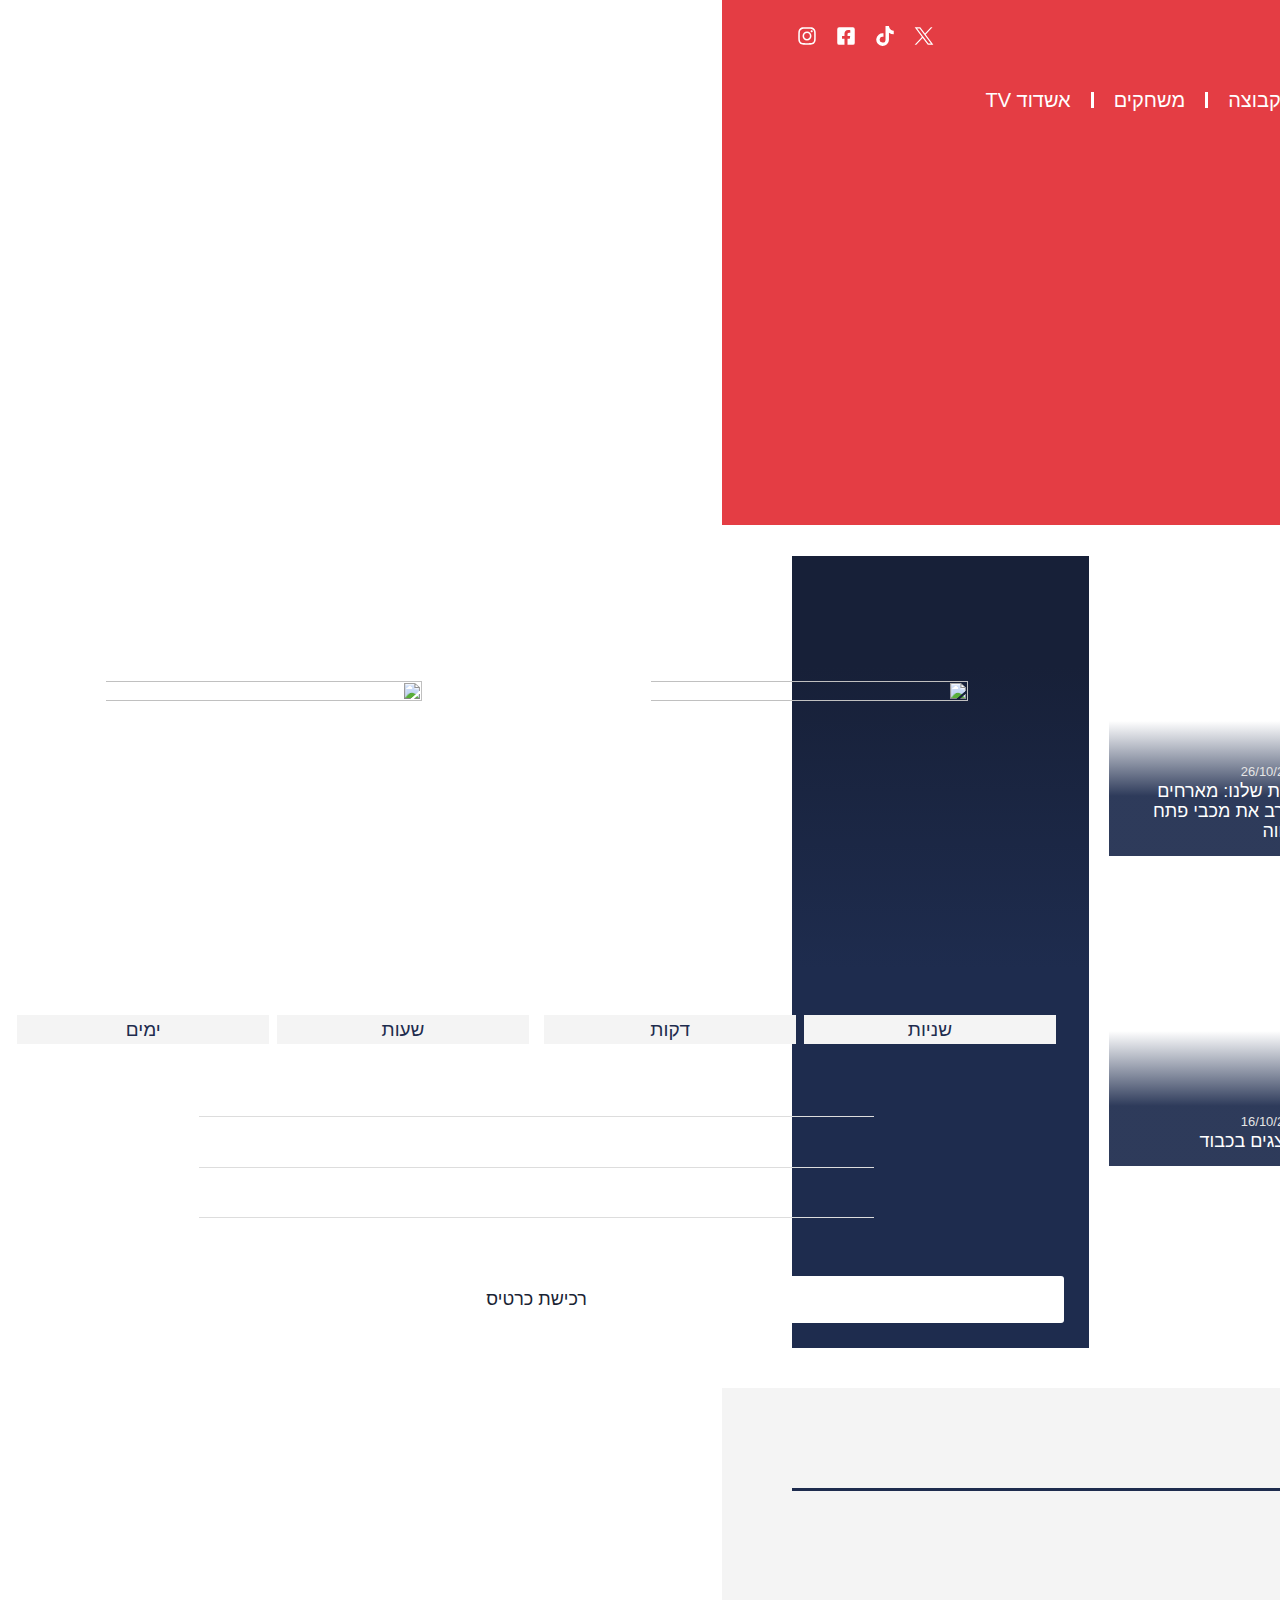
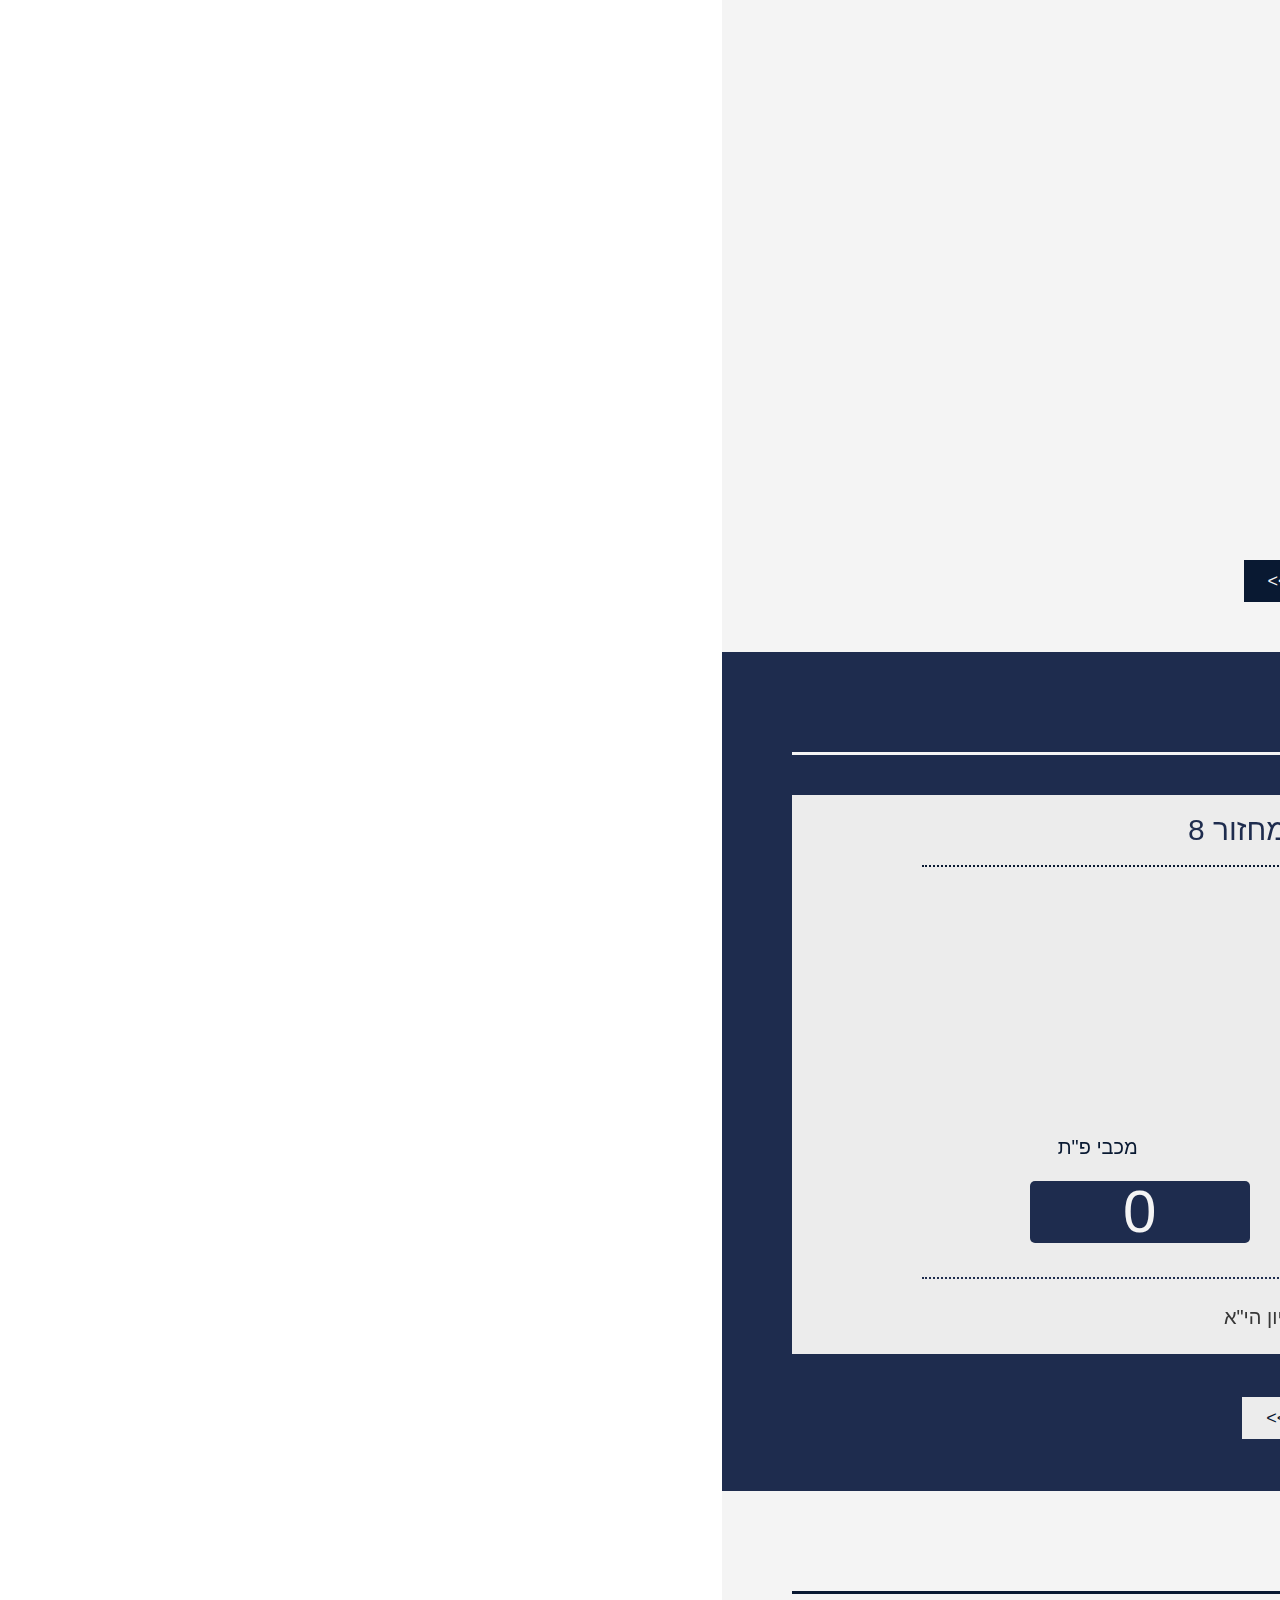
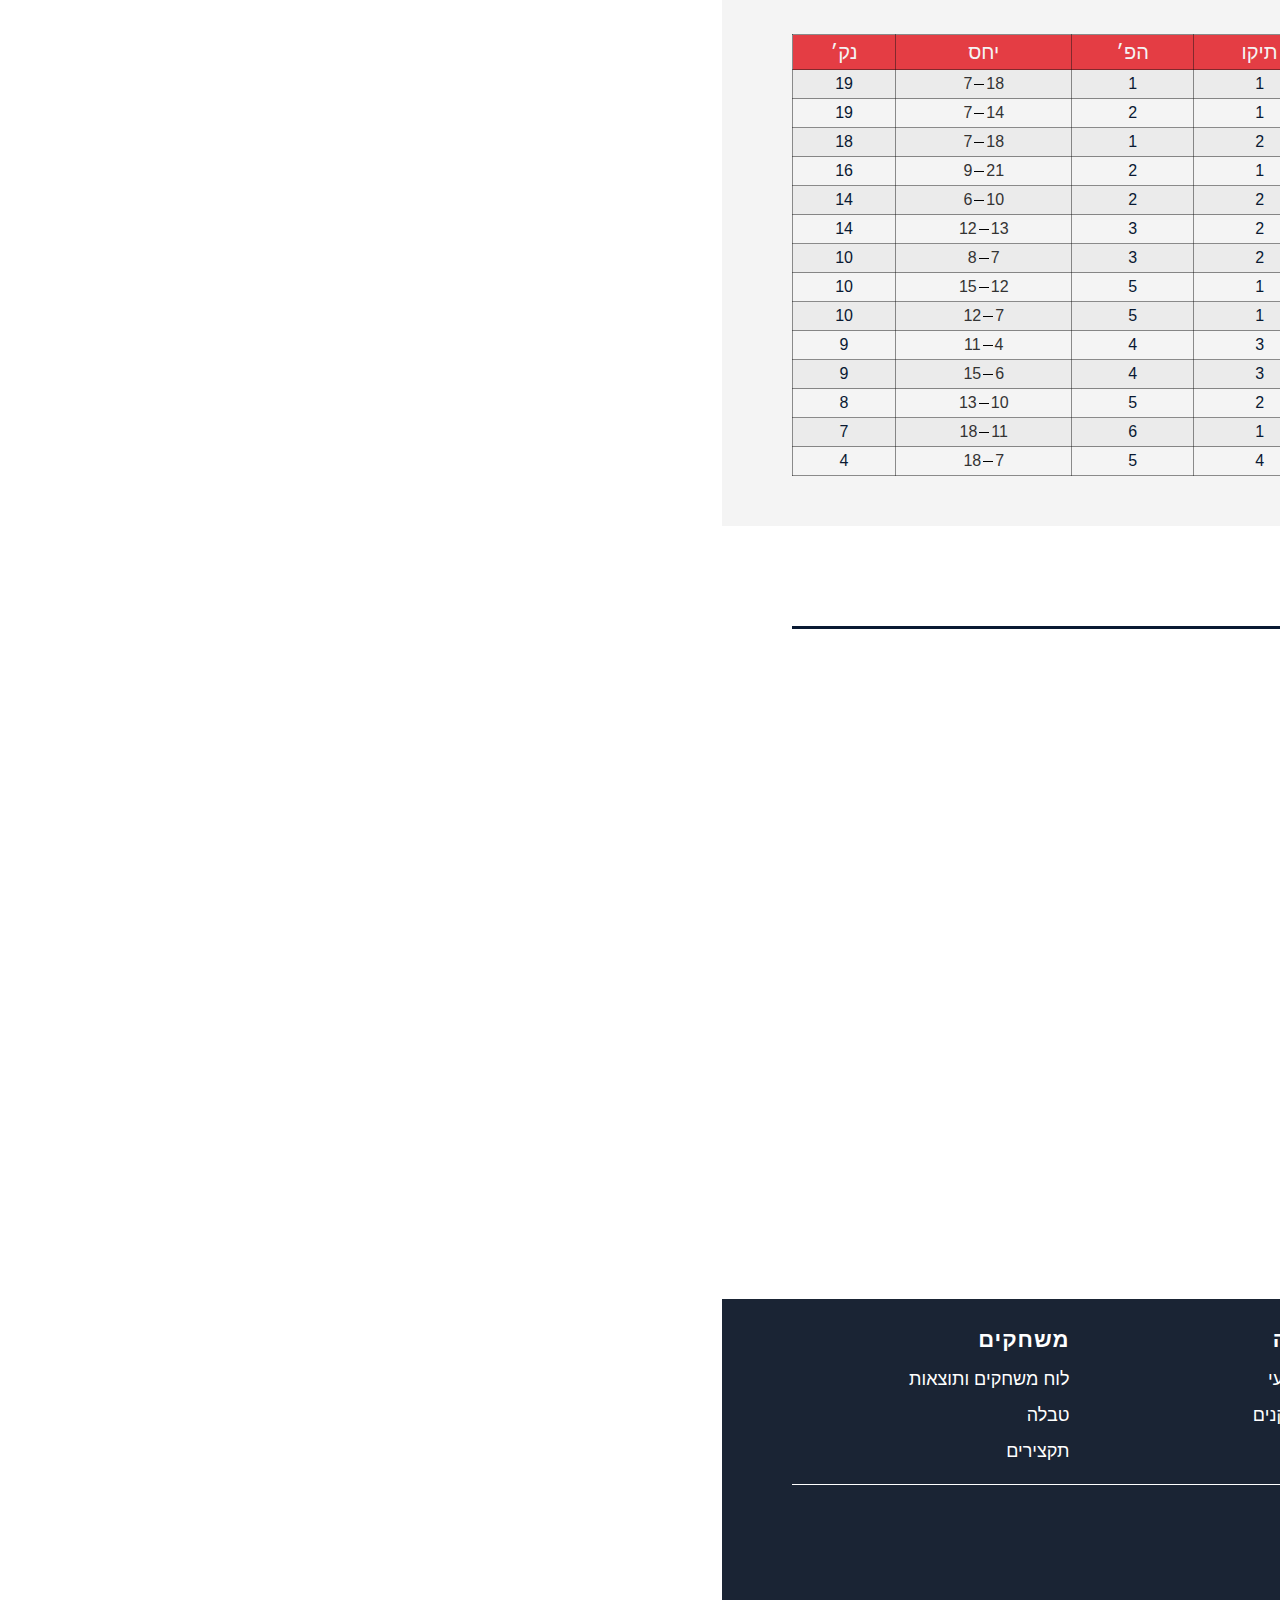
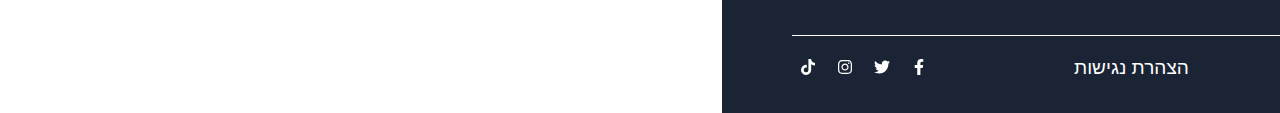
==== index.html @ 8bf9f8ed "Initial commit" ====
<!doctype html>
<html dir="rtl" lang="he-IL" prefix="og: https://ogp.me/ns#">
<head><meta charset="UTF-8"><script>if(navigator.userAgent.match(/MSIE|Internet Explorer/i)||navigator.userAgent.match(/Trident\/7\..*?rv:11/i)){var href=document.location.href;if(!href.match(/[?&]nowprocket/)){if(href.indexOf("?")==-1){if(href.indexOf("#")==-1){document.location.href=href+"?nowprocket=1"}else{document.location.href=href.replace("#","?nowprocket=1#")}}else{if(href.indexOf("#")==-1){document.location.href=href+"&nowprocket=1"}else{document.location.href=href.replace("#","&nowprocket=1#")}}}}</script><script>(()=>{class RocketLazyLoadScripts{constructor(){this.v="1.2.6",this.triggerEvents=["keydown","mousedown","mousemove","touchmove","touchstart","touchend","wheel"],this.userEventHandler=this.t.bind(this),this.touchStartHandler=this.i.bind(this),this.touchMoveHandler=this.o.bind(this),this.touchEndHandler=this.h.bind(this),this.clickHandler=this.u.bind(this),this.interceptedClicks=[],this.interceptedClickListeners=[],this.l(this),window.addEventListener("pageshow",(t=>{this.persisted=t.persisted,this.everythingLoaded&&this.m()})),this.CSPIssue=sessionStorage.getItem("rocketCSPIssue"),document.addEventListener("securitypolicyviolation",(t=>{this.CSPIssue||"script-src-elem"!==t.violatedDirective||"data"!==t.blockedURI||(this.CSPIssue=!0,sessionStorage.setItem("rocketCSPIssue",!0))})),document.addEventListener("DOMContentLoaded",(()=>{this.k()})),this.delayedScripts={normal:[],async:[],defer:[]},this.trash=[],this.allJQueries=[]}p(t){document.hidden?t.t():(this.triggerEvents.forEach((e=>window.addEventListener(e,t.userEventHandler,{passive:!0}))),window.addEventListener("touchstart",t.touchStartHandler,{passive:!0}),window.addEventListener("mousedown",t.touchStartHandler),document.addEventListener("visibilitychange",t.userEventHandler))}_(){this.triggerEvents.forEach((t=>window.removeEventListener(t,this.userEventHandler,{passive:!0}))),document.removeEventListener("visibilitychange",this.userEventHandler)}i(t){"HTML"!==t.target.tagName&&(window.addEventListener("touchend",this.touchEndHandler),window.addEventListener("mouseup",this.touchEndHandler),window.addEventListener("touchmove",this.touchMoveHandler,{passive:!0}),window.addEventListener("mousemove",this.touchMoveHandler),t.target.addEventListener("click",this.clickHandler),this.L(t.target,!0),this.S(t.target,"onclick","rocket-onclick"),this.C())}o(t){window.removeEventListener("touchend",this.touchEndHandler),window.removeEventListener("mouseup",this.touchEndHandler),window.removeEventListener("touchmove",this.touchMoveHandler,{passive:!0}),window.removeEventListener("mousemove",this.touchMoveHandler),t.target.removeEventListener("click",this.clickHandler),this.L(t.target,!1),this.S(t.target,"rocket-onclick","onclick"),this.M()}h(){window.removeEventListener("touchend",this.touchEndHandler),window.removeEventListener("mouseup",this.touchEndHandler),window.removeEventListener("touchmove",this.touchMoveHandler,{passive:!0}),window.removeEventListener("mousemove",this.touchMoveHandler)}u(t){t.target.removeEventListener("click",this.clickHandler),this.L(t.target,!1),this.S(t.target,"rocket-onclick","onclick"),this.interceptedClicks.push(t),t.preventDefault(),t.stopPropagation(),t.stopImmediatePropagation(),this.M()}O(){window.removeEventListener("touchstart",this.touchStartHandler,{passive:!0}),window.removeEventListener("mousedown",this.touchStartHandler),this.interceptedClicks.forEach((t=>{t.target.dispatchEvent(new MouseEvent("click",{view:t.view,bubbles:!0,cancelable:!0}))}))}l(t){EventTarget.prototype.addEventListenerWPRocketBase=EventTarget.prototype.addEventListener,EventTarget.prototype.addEventListener=function(e,i,o){"click"!==e||t.windowLoaded||i===t.clickHandler||t.interceptedClickListeners.push({target:this,func:i,options:o}),(this||window).addEventListenerWPRocketBase(e,i,o)}}L(t,e){this.interceptedClickListeners.forEach((i=>{i.target===t&&(e?t.removeEventListener("click",i.func,i.options):t.addEventListener("click",i.func,i.options))})),t.parentNode!==document.documentElement&&this.L(t.parentNode,e)}D(){return new Promise((t=>{this.P?this.M=t:t()}))}C(){this.P=!0}M(){this.P=!1}S(t,e,i){t.hasAttribute&&t.hasAttribute(e)&&(event.target.setAttribute(i,event.target.getAttribute(e)),event.target.removeAttribute(e))}t(){this._(this),"loading"===document.readyState?document.addEventListener("DOMContentLoaded",this.R.bind(this)):this.R()}k(){let t=[];document.querySelectorAll("script[type=rocketlazyloadscript][data-rocket-src]").forEach((e=>{let i=e.getAttribute("data-rocket-src");if(i&&!i.startsWith("data:")){0===i.indexOf("//")&&(i=location.protocol+i);try{const o=new URL(i).origin;o!==location.origin&&t.push({src:o,crossOrigin:e.crossOrigin||"module"===e.getAttribute("data-rocket-type")})}catch(t){}}})),t=[...new Map(t.map((t=>[JSON.stringify(t),t]))).values()],this.T(t,"preconnect")}async R(){this.lastBreath=Date.now(),this.j(this),this.F(this),this.I(),this.W(),this.q(),await this.A(this.delayedScripts.normal),await this.A(this.delayedScripts.defer),await this.A(this.delayedScripts.async);try{await this.U(),await this.H(this),await this.J()}catch(t){console.error(t)}window.dispatchEvent(new Event("rocket-allScriptsLoaded")),this.everythingLoaded=!0,this.D().then((()=>{this.O()})),this.N()}W(){document.querySelectorAll("script[type=rocketlazyloadscript]").forEach((t=>{t.hasAttribute("data-rocket-src")?t.hasAttribute("async")&&!1!==t.async?this.delayedScripts.async.push(t):t.hasAttribute("defer")&&!1!==t.defer||"module"===t.getAttribute("data-rocket-type")?this.delayedScripts.defer.push(t):this.delayedScripts.normal.push(t):this.delayedScripts.normal.push(t)}))}async B(t){if(await this.G(),!0!==t.noModule||!("noModule"in HTMLScriptElement.prototype))return new Promise((e=>{let i;function o(){(i||t).setAttribute("data-rocket-status","executed"),e()}try{if(navigator.userAgent.indexOf("Firefox/")>0||""===navigator.vendor||this.CSPIssue)i=document.createElement("script"),[...t.attributes].forEach((t=>{let e=t.nodeName;"type"!==e&&("data-rocket-type"===e&&(e="type"),"data-rocket-src"===e&&(e="src"),i.setAttribute(e,t.nodeValue))})),t.text&&(i.text=t.text),i.hasAttribute("src")?(i.addEventListener("load",o),i.addEventListener("error",(function(){i.setAttribute("data-rocket-status","failed-network"),e()})),setTimeout((()=>{i.isConnected||e()}),1)):(i.text=t.text,o()),t.parentNode.replaceChild(i,t);else{const i=t.getAttribute("data-rocket-type"),s=t.getAttribute("data-rocket-src");i?(t.type=i,t.removeAttribute("data-rocket-type")):t.removeAttribute("type"),t.addEventListener("load",o),t.addEventListener("error",(i=>{this.CSPIssue&&i.target.src.startsWith("data:")?(console.log("WPRocket: data-uri blocked by CSP -> fallback"),t.removeAttribute("src"),this.B(t).then(e)):(t.setAttribute("data-rocket-status","failed-network"),e())})),s?(t.removeAttribute("data-rocket-src"),t.src=s):t.src="data:text/javascript;base64,"+window.btoa(unescape(encodeURIComponent(t.text)))}}catch(i){t.setAttribute("data-rocket-status","failed-transform"),e()}}));t.setAttribute("data-rocket-status","skipped")}async A(t){const e=t.shift();return e&&e.isConnected?(await this.B(e),this.A(t)):Promise.resolve()}q(){this.T([...this.delayedScripts.normal,...this.delayedScripts.defer,...this.delayedScripts.async],"preload")}T(t,e){var i=document.createDocumentFragment();t.forEach((t=>{const o=t.getAttribute&&t.getAttribute("data-rocket-src")||t.src;if(o&&!o.startsWith("data:")){const s=document.createElement("link");s.href=o,s.rel=e,"preconnect"!==e&&(s.as="script"),t.getAttribute&&"module"===t.getAttribute("data-rocket-type")&&(s.crossOrigin=!0),t.crossOrigin&&(s.crossOrigin=t.crossOrigin),t.integrity&&(s.integrity=t.integrity),i.appendChild(s),this.trash.push(s)}})),document.head.appendChild(i)}j(t){let e={};function i(i,o){return e[o].eventsToRewrite.indexOf(i)>=0&&!t.everythingLoaded?"rocket-"+i:i}function o(t,o){!function(t){e[t]||(e[t]={originalFunctions:{add:t.addEventListener,remove:t.removeEventListener},eventsToRewrite:[]},t.addEventListener=function(){arguments[0]=i(arguments[0],t),e[t].originalFunctions.add.apply(t,arguments)},t.removeEventListener=function(){arguments[0]=i(arguments[0],t),e[t].originalFunctions.remove.apply(t,arguments)})}(t),e[t].eventsToRewrite.push(o)}function s(e,i){let o=e[i];e[i]=null,Object.defineProperty(e,i,{get:()=>o||function(){},set(s){t.everythingLoaded?o=s:e["rocket"+i]=o=s}})}o(document,"DOMContentLoaded"),o(window,"DOMContentLoaded"),o(window,"load"),o(window,"pageshow"),o(document,"readystatechange"),s(document,"onreadystatechange"),s(window,"onload"),s(window,"onpageshow");try{Object.defineProperty(document,"readyState",{get:()=>t.rocketReadyState,set(e){t.rocketReadyState=e},configurable:!0}),document.readyState="loading"}catch(t){console.log("WPRocket DJE readyState conflict, bypassing")}}F(t){let e;function i(e){return t.everythingLoaded?e:e.split(" ").map((t=>"load"===t||0===t.indexOf("load.")?"rocket-jquery-load":t)).join(" ")}function o(o){function s(t){const e=o.fn[t];o.fn[t]=o.fn.init.prototype[t]=function(){return this[0]===window&&("string"==typeof arguments[0]||arguments[0]instanceof String?arguments[0]=i(arguments[0]):"object"==typeof arguments[0]&&Object.keys(arguments[0]).forEach((t=>{const e=arguments[0][t];delete arguments[0][t],arguments[0][i(t)]=e}))),e.apply(this,arguments),this}}o&&o.fn&&!t.allJQueries.includes(o)&&(o.fn.ready=o.fn.init.prototype.ready=function(e){return t.domReadyFired?e.bind(document)(o):document.addEventListener("rocket-DOMContentLoaded",(()=>e.bind(document)(o))),o([])},s("on"),s("one"),t.allJQueries.push(o)),e=o}o(window.jQuery),Object.defineProperty(window,"jQuery",{get:()=>e,set(t){o(t)}})}async H(t){const e=document.querySelector("script[data-webpack]");e&&(await async function(){return new Promise((t=>{e.addEventListener("load",t),e.addEventListener("error",t)}))}(),await t.K(),await t.H(t))}async U(){this.domReadyFired=!0;try{document.readyState="interactive"}catch(t){}await this.G(),document.dispatchEvent(new Event("rocket-readystatechange")),await this.G(),document.rocketonreadystatechange&&document.rocketonreadystatechange(),await this.G(),document.dispatchEvent(new Event("rocket-DOMContentLoaded")),await this.G(),window.dispatchEvent(new Event("rocket-DOMContentLoaded"))}async J(){try{document.readyState="complete"}catch(t){}await this.G(),document.dispatchEvent(new Event("rocket-readystatechange")),await this.G(),document.rocketonreadystatechange&&document.rocketonreadystatechange(),await this.G(),window.dispatchEvent(new Event("rocket-load")),await this.G(),window.rocketonload&&window.rocketonload(),await this.G(),this.allJQueries.forEach((t=>t(window).trigger("rocket-jquery-load"))),await this.G();const t=new Event("rocket-pageshow");t.persisted=this.persisted,window.dispatchEvent(t),await this.G(),window.rocketonpageshow&&window.rocketonpageshow({persisted:this.persisted}),this.windowLoaded=!0}m(){document.onreadystatechange&&document.onreadystatechange(),window.onload&&window.onload(),window.onpageshow&&window.onpageshow({persisted:this.persisted})}I(){const t=new Map;document.write=document.writeln=function(e){const i=document.currentScript;i||console.error("WPRocket unable to document.write this: "+e);const o=document.createRange(),s=i.parentElement;let n=t.get(i);void 0===n&&(n=i.nextSibling,t.set(i,n));const c=document.createDocumentFragment();o.setStart(c,0),c.appendChild(o.createContextualFragment(e)),s.insertBefore(c,n)}}async G(){Date.now()-this.lastBreath>45&&(await this.K(),this.lastBreath=Date.now())}async K(){return document.hidden?new Promise((t=>setTimeout(t))):new Promise((t=>requestAnimationFrame(t)))}N(){this.trash.forEach((t=>t.remove()))}static run(){const t=new RocketLazyLoadScripts;t.p(t)}}RocketLazyLoadScripts.run()})();</script>
	
	<meta name="viewport" content="width=device-width, initial-scale=1">
	<link rel="profile" href="https://gmpg.org/xfn/11">
	
<!-- Search Engine Optimization by Rank Math PRO - https://rankmath.com/ -->
<title>מועדון ספורט אשדוד | האתר הרשמי</title><link rel="preload" data-rocket-preload as="font" href="https://www.fcashdod.co.il/wp-content/uploads/2021/06/almoni-regular-aaa.woff2" crossorigin><link rel="preload" data-rocket-preload as="font" href="https://www.fcashdod.co.il/wp-content/uploads/2021/06/almoni-bold-aaa.woff2" crossorigin><link rel="preload" data-rocket-preload as="font" href="https://www.fcashdod.co.il/wp-content/uploads/2021/06/almoni-medium-aaa.woff2" crossorigin><link rel="preload" data-rocket-preload as="font" href="https://www.fcashdod.co.il/wp-content/uploads/2021/06/almoni-demibold-aaa.woff2" crossorigin><link rel="preload" data-rocket-preload as="font" href="https://www.fcashdod.co.il/wp-content/uploads/2021/06/almoni-ultrabold-aaa.woff2" crossorigin><link rel="preload" data-rocket-preload as="font" href="https://www.fcashdod.co.il/wp-content/uploads/2021/06/almoni-black-aaa.woff2" crossorigin><link rel="preload" data-rocket-preload as="font" href="https://www.fcashdod.co.il/wp-content/uploads/2021/06/almoni-tzar-regular-aaa.woff2" crossorigin><link rel="preload" data-rocket-preload as="font" href="https://www.fcashdod.co.il/wp-content/uploads/2021/06/almoni-tzar-light-aaa.woff2" crossorigin><link rel="preload" data-rocket-preload as="font" href="https://www.fcashdod.co.il/wp-content/uploads/2021/06/almoni-tzar-medium-aaa.woff2" crossorigin><link rel="preload" data-rocket-preload as="font" href="https://www.fcashdod.co.il/wp-content/uploads/2021/06/almoni-tzar-demibold-aaa.woff2" crossorigin><style id="wpr-usedcss">img.emoji{display:inline!important;border:none!important;box-shadow:none!important;height:1em!important;width:1em!important;margin:0 .07em!important;vertical-align:-.1em!important;background:0 0!important;padding:0!important}.jet-listing .slick-slider,.jet-listing-dynamic-field__content .slick-slider{position:relative;display:block!important;box-sizing:border-box;-webkit-user-select:none;-moz-user-select:none;-ms-user-select:none;user-select:none;-webkit-touch-callout:none;-khtml-user-select:none;touch-action:pan-y;-webkit-tap-highlight-color:transparent}.jet-listing .slick-list,.jet-listing-dynamic-field__content .slick-list{position:relative;display:block;overflow:hidden;margin:0;padding:0}.jet-listing .slick-list:focus,.jet-listing-dynamic-field__content .slick-list:focus{outline:0}.jet-listing .slick-list.dragging,.jet-listing-dynamic-field__content .slick-list.dragging{cursor:pointer;cursor:hand}.jet-listing .slick-slider .slick-list,.jet-listing .slick-slider .slick-track,.jet-listing-dynamic-field__content .slick-slider .slick-list,.jet-listing-dynamic-field__content .slick-slider .slick-track{transform:translate3d(0,0,0)}.jet-listing .slick-track,.jet-listing-dynamic-field__content .slick-track{position:relative;top:0;left:0;display:block;margin-left:auto;margin-right:auto}.jet-listing .slick-track:after,.jet-listing .slick-track:before,.jet-listing-dynamic-field__content .slick-track:after,.jet-listing-dynamic-field__content .slick-track:before{display:table;content:""}.jet-listing .slick-track:after,.jet-listing-dynamic-field__content .slick-track:after{clear:both}.jet-listing .slick-loading .slick-track,.jet-listing-dynamic-field__content .slick-loading .slick-track{visibility:hidden}.jet-listing .slick-slide,.jet-listing-dynamic-field__content .slick-slide{display:none;float:left;height:100%;min-height:1px}.jet-listing [dir=rtl] .slick-slide,.jet-listing-dynamic-field__content [dir=rtl] .slick-slide{float:right}.jet-listing .slick-slide img,.jet-listing-dynamic-field__content .slick-slide img{display:block}.jet-listing .slick-slide.slick-loading img,.jet-listing-dynamic-field__content .slick-slide.slick-loading img{display:none}.jet-listing .slick-slide.dragging img,.jet-listing-dynamic-field__content .slick-slide.dragging img{pointer-events:none}.jet-listing .slick-initialized .slick-slide,.jet-listing-dynamic-field__content .slick-initialized .slick-slide{display:block}.jet-listing .slick-loading .slick-slide,.jet-listing-dynamic-field__content .slick-loading .slick-slide{visibility:hidden}.jet-listing .slick-vertical .slick-slide,.jet-listing-dynamic-field__content .slick-vertical .slick-slide{display:block;height:auto;border:1px solid transparent}.jet-listing .slick-arrow.slick-hidden,.jet-listing-dynamic-field__content .slick-arrow.slick-hidden{display:none}.jet-engine-gallery-grid__item{padding:10px;max-width:calc(100% / var(--columns));flex:0 0 calc(100% / var(--columns));box-sizing:border-box}.jet-engine-gallery-grid__item img{-o-object-fit:cover;object-fit:cover;width:100%;height:100%;display:block}.jet-engine-gallery-slider{max-width:100%;position:relative}.jet-engine-gallery-slider:not(.slick-initialized) .jet-engine-gallery-slider__item{display:none}.jet-engine-gallery-slider:not(.slick-initialized) .jet-engine-gallery-slider__item:first-child{display:block}.brxe-jet-engine-listing-dynamic-field .jet-engine-gallery-slider .slick-list{margin-right:calc(var(--column-gap)/ -2);margin-left:calc(var(--column-gap)/ -2)}.brxe-jet-engine-listing-dynamic-field .jet-engine-gallery-slider .slick-slide{padding-right:calc(var(--column-gap)/ 2);padding-left:calc(var(--column-gap)/ 2)}.jet-listing-dynamic-link{display:flex;flex-direction:column}.jet-listing-dynamic-link .button.jet-woo-add-to-cart{display:inline-flex}.jet-listing-dynamic-link .button.jet-woo-add-to-cart.added::after{order:3}.jet-remove-from-store.is-hidden{display:none!important}.jet-listing-grid__items{display:flex;flex-wrap:wrap;margin:0 -10px;width:calc(100% + 20px)}.jet-listing-grid__items.inline-desk-css:not(.jet-listing-grid__scroll-slider-wrap-desktop).slick-slider .slick-slide{width:var(--jet-column-min-width)}.jet-listing-grid__masonry{align-items:flex-start}.jet-listing-grid__item{padding:10px;box-sizing:border-box}.jet-listing-grid__items>.jet-listing-grid__item{max-width:calc(100% / var(--columns));flex:0 0 calc(100% / var(--columns))}.jet-listing-grid__slider{position:relative}.jet-listing-grid__slider[dir=rtl] .slick-slide{float:right}.jet-listing-grid__slider-icon.slick-arrow{position:absolute;top:50%;width:50px;height:50px;line-height:50px;font-size:30px;color:#fff;background-color:#111;left:0;margin-top:-25px;cursor:pointer;text-align:center;z-index:90;display:flex;align-items:center;justify-content:center}.jet-listing-grid__slider-icon.slick-arrow.next-arrow{left:auto;right:0;transform:scaleX(-1)}.jet-listing-grid__slider-icon.slick-arrow svg{height:30px;width:auto}.jet-listing-grid__slider-icon.slick-arrow svg path{fill:currentColor}.jet-listing-grid__slider>.jet-listing-grid__items:not(.slick-initialized)>.jet-listing-grid__item{display:none}.jet-listing-grid__slider>.jet-listing-grid__items:not(.slick-initialized)>.jet-listing-grid__item:first-of-type{display:block}body.wp-admin.block-editor-page .jet-listing-grid__slider>.jet-listing-grid__items:not(.slick-initialized)>.jet-listing-grid__item{display:block}.jet-listing-grid__slider .jet-slick-dots{display:flex;align-items:center;justify-content:center;width:100%;margin:10px 0;padding:0}.jet-listing-grid__slider .jet-slick-dots li{width:12px;height:12px;border-radius:100%;text-indent:-50px;overflow:hidden;cursor:pointer;background:#eee;margin:3px}.jet-listing-grid__slider .jet-slick-dots li.slick-active,.jet-listing-grid__slider .jet-slick-dots li:hover{background:#111}.jet-listing-grid__slider[dir=rtl] .jet-slick-dots li{text-indent:50px}.jet-listing-grid__loader{--spinner-color:rgba(100, 100, 100, .8);--spinner-size:36px;display:flex;justify-content:center;align-items:center;gap:15px;visibility:hidden}.jet-listing-grid-loading .jet-listing-grid__loader{visibility:visible}.jet-listing-grid__items.jet-equal-columns__wrapper .slick-track{display:flex;align-items:stretch}.jet-listing-grid__items.jet-equal-columns__wrapper .slick-slide{float:none;height:auto;display:flex;flex-direction:column}.jet-listing-grid__items.jet-equal-columns__wrapper .slick-slide img{-o-object-fit:cover;object-fit:cover;flex-grow:1}.jet-listing-grid__items.jet-equal-columns__wrapper .slick-slide .jet-equal-columns,.jet-listing-grid__items.jet-equal-columns__wrapper .slick-slide>*{height:100%}.jet-listing-not-found{text-align:center;display:block;margin:0;width:100%}.brxe-jet-engine-listing-grid .jet-listing-grid__items{width:auto;margin:0;--column-gap:20px;--row-gap:20px;gap:var(--row-gap) var(--column-gap);--item-width:calc( ( 100% - ( var(--columns) - 1 ) * var(--column-gap) ) / var(--columns) )}.brxe-jet-engine-listing-grid .jet-listing-grid__items.slick-slider .slick-list{margin-right:calc(var(--column-gap)/ -2);margin-left:calc(var(--column-gap)/ -2)}.brxe-jet-engine-listing-grid .jet-listing-grid__items>.jet-listing-grid__item{max-width:var(--item-width);flex:0 0 var(--item-width)}.brxe-jet-engine-listing-grid .jet-listing-grid__item{padding:0}.brxe-jet-engine-listing-grid .jet-listing-grid__item.slick-slide{padding:calc(var(--row-gap)/ 2) calc(var(--column-gap)/ 2)}.brxe-jet-engine-listing-grid .jet-slick-dots{gap:8px}.brxe-jet-engine-listing-grid .jet-slick-dots li{margin:0}div.brxe-jet-engine-listing-grid{width:100%}div.brxe-jet-engine-listing-grid>div.jet-listing-grid{width:100%}.jet-calendar-loading{opacity:.5!important;pointer-event:none!important}.jet-calendar-nav__link{cursor:pointer;width:40px;height:40px;display:flex;align-items:center;justify-content:center}.jet-calendar-nav__link svg{height:1em;fill:currentColor}.rtl .jet-calendar-nav__link.nav-link-prev svg{transform:scaleX(-1)}body:not(.rtl) .jet-calendar-nav__link.nav-link-next svg{transform:scaleX(-1)}.jet-calendar-week__day{width:14.2857%;vertical-align:top}.jet-calendar-week__day-mobile-overlay{cursor:pointer;position:absolute;z-index:20;left:0;right:0;top:0;bottom:0}.jet-calendar-week__day-content{padding:10px;min-height:100px}@media (max-width:1025px){.jet-calendar-week__day-content{display:none}}.brxe-jet-listing-calendar .jet-calendar-week__day{padding:0}.brxe-jet-listing-calendar .jet-calendar-nav__link svg{width:1em;height:1em}.jet-data-store-link{display:inline-flex;justify-content:center;align-items:center;gap:4px}.jet-data-store-link__icon{order:1}.jet-data-store-link__label{order:2}.jet-data-store-link.is-hidden{display:none!important}:root{--wp--preset--aspect-ratio--square:1;--wp--preset--aspect-ratio--4-3:4/3;--wp--preset--aspect-ratio--3-4:3/4;--wp--preset--aspect-ratio--3-2:3/2;--wp--preset--aspect-ratio--2-3:2/3;--wp--preset--aspect-ratio--16-9:16/9;--wp--preset--aspect-ratio--9-16:9/16;--wp--preset--color--black:#000000;--wp--preset--color--cyan-bluish-gray:#abb8c3;--wp--preset--color--white:#ffffff;--wp--preset--color--pale-pink:#f78da7;--wp--preset--color--vivid-red:#cf2e2e;--wp--preset--color--luminous-vivid-orange:#ff6900;--wp--preset--color--luminous-vivid-amber:#fcb900;--wp--preset--color--light-green-cyan:#7bdcb5;--wp--preset--color--vivid-green-cyan:#00d084;--wp--preset--color--pale-cyan-blue:#8ed1fc;--wp--preset--color--vivid-cyan-blue:#0693e3;--wp--preset--color--vivid-purple:#9b51e0;--wp--preset--gradient--vivid-cyan-blue-to-vivid-purple:linear-gradient(135deg,rgba(6, 147, 227, 1) 0%,rgb(155, 81, 224) 100%);--wp--preset--gradient--light-green-cyan-to-vivid-green-cyan:linear-gradient(135deg,rgb(122, 220, 180) 0%,rgb(0, 208, 130) 100%);--wp--preset--gradient--luminous-vivid-amber-to-luminous-vivid-orange:linear-gradient(135deg,rgba(252, 185, 0, 1) 0%,rgba(255, 105, 0, 1) 100%);--wp--preset--gradient--luminous-vivid-orange-to-vivid-red:linear-gradient(135deg,rgba(255, 105, 0, 1) 0%,rgb(207, 46, 46) 100%);--wp--preset--gradient--very-light-gray-to-cyan-bluish-gray:linear-gradient(135deg,rgb(238, 238, 238) 0%,rgb(169, 184, 195) 100%);--wp--preset--gradient--cool-to-warm-spectrum:linear-gradient(135deg,rgb(74, 234, 220) 0%,rgb(151, 120, 209) 20%,rgb(207, 42, 186) 40%,rgb(238, 44, 130) 60%,rgb(251, 105, 98) 80%,rgb(254, 248, 76) 100%);--wp--preset--gradient--blush-light-purple:linear-gradient(135deg,rgb(255, 206, 236) 0%,rgb(152, 150, 240) 100%);--wp--preset--gradient--blush-bordeaux:linear-gradient(135deg,rgb(254, 205, 165) 0%,rgb(254, 45, 45) 50%,rgb(107, 0, 62) 100%);--wp--preset--gradient--luminous-dusk:linear-gradient(135deg,rgb(255, 203, 112) 0%,rgb(199, 81, 192) 50%,rgb(65, 88, 208) 100%);--wp--preset--gradient--pale-ocean:linear-gradient(135deg,rgb(255, 245, 203) 0%,rgb(182, 227, 212) 50%,rgb(51, 167, 181) 100%);--wp--preset--gradient--electric-grass:linear-gradient(135deg,rgb(202, 248, 128) 0%,rgb(113, 206, 126) 100%);--wp--preset--gradient--midnight:linear-gradient(135deg,rgb(2, 3, 129) 0%,rgb(40, 116, 252) 100%);--wp--preset--font-size--small:13px;--wp--preset--font-size--medium:20px;--wp--preset--font-size--large:36px;--wp--preset--font-size--x-large:42px;--wp--preset--spacing--20:0.44rem;--wp--preset--spacing--30:0.67rem;--wp--preset--spacing--40:1rem;--wp--preset--spacing--50:1.5rem;--wp--preset--spacing--60:2.25rem;--wp--preset--spacing--70:3.38rem;--wp--preset--spacing--80:5.06rem;--wp--preset--shadow--natural:6px 6px 9px rgba(0, 0, 0, .2);--wp--preset--shadow--deep:12px 12px 50px rgba(0, 0, 0, .4);--wp--preset--shadow--sharp:6px 6px 0px rgba(0, 0, 0, .2);--wp--preset--shadow--outlined:6px 6px 0px -3px rgba(255, 255, 255, 1),6px 6px rgba(0, 0, 0, 1);--wp--preset--shadow--crisp:6px 6px 0px rgba(0, 0, 0, 1)}:where(.is-layout-flex){gap:.5em}:where(.is-layout-grid){gap:.5em}:where(.wp-block-post-template.is-layout-flex){gap:1.25em}:where(.wp-block-post-template.is-layout-grid){gap:1.25em}:where(.wp-block-columns.is-layout-flex){gap:2em}:where(.wp-block-columns.is-layout-grid){gap:2em}:root :where(.wp-block-pullquote){font-size:1.5em;line-height:1.6}html{line-height:1.15;-webkit-text-size-adjust:100%}*,:after,:before{box-sizing:border-box}body{margin:0;font-family:-apple-system,BlinkMacSystemFont,'Segoe UI',Roboto,'Helvetica Neue',Arial,'Noto Sans',sans-serif,'Apple Color Emoji','Segoe UI Emoji','Segoe UI Symbol','Noto Color Emoji';font-size:1rem;font-weight:400;line-height:1.5;color:#333;background-color:#fff;-webkit-font-smoothing:antialiased;-moz-osx-font-smoothing:grayscale}h2,h3,h4{margin-block-start:.5rem;margin-block-end:1rem;font-family:inherit;font-weight:500;line-height:1.2;color:inherit}h2{font-size:2rem}h3{font-size:1.75rem}h4{font-size:1.5rem}a{background-color:transparent;text-decoration:none;color:#c36}a:active,a:hover{color:#336}a:not([href]):not([tabindex]),a:not([href]):not([tabindex]):focus,a:not([href]):not([tabindex]):hover{color:inherit;text-decoration:none}a:not([href]):not([tabindex]):focus{outline:0}code{font-family:monospace,monospace;font-size:1em}sub{font-size:75%;line-height:0;position:relative;vertical-align:baseline}sub{bottom:-.25em}img{border-style:none;height:auto;max-width:100%}summary{display:list-item}[hidden],template{display:none}@media print{*,:after,:before{background:0 0!important;color:#000!important;box-shadow:none!important;text-shadow:none!important}a,a:visited{text-decoration:underline}a[href]:after{content:" (" attr(href) ")"}a[href^="#"]:after,a[href^="javascript:"]:after{content:""}thead{display:table-header-group}img,tr{-moz-column-break-inside:avoid;break-inside:avoid}h2,h3{orphans:3;widows:3}h2,h3{-moz-column-break-after:avoid;break-after:avoid}}label{display:inline-block;line-height:1;vertical-align:middle}button,input,optgroup,select,textarea{font-family:inherit;font-size:1rem;line-height:1.5;margin:0}input[type=email],input[type=number],input[type=password],input[type=search],input[type=text],input[type=url],select,textarea{width:100%;border:1px solid #666;border-radius:3px;padding:.5rem 1rem;transition:all .3s}input[type=email]:focus,input[type=number]:focus,input[type=password]:focus,input[type=search]:focus,input[type=text]:focus,input[type=url]:focus,select:focus,textarea:focus{border-color:#333}button,input{overflow:visible}button,select{text-transform:none}[type=button],[type=reset],[type=submit],button{width:auto;-webkit-appearance:button}[type=button],[type=submit],button{display:inline-block;font-weight:400;color:#c36;text-align:center;white-space:nowrap;-webkit-user-select:none;-moz-user-select:none;user-select:none;background-color:transparent;border:1px solid #c36;padding:.5rem 1rem;font-size:1rem;border-radius:3px;transition:all .3s}[type=button]:focus:not(:focus-visible),[type=submit]:focus:not(:focus-visible),button:focus:not(:focus-visible){outline:0}[type=button]:focus,[type=button]:hover,[type=submit]:focus,[type=submit]:hover,button:focus,button:hover{color:#fff;background-color:#c36;text-decoration:none}[type=button]:not(:disabled),[type=submit]:not(:disabled),button:not(:disabled){cursor:pointer}fieldset{padding:.35em .75em .625em}legend{box-sizing:border-box;color:inherit;display:table;max-width:100%;padding:0;white-space:normal}progress{vertical-align:baseline}textarea{overflow:auto;resize:vertical}[type=checkbox],[type=radio]{box-sizing:border-box;padding:0}[type=number]::-webkit-inner-spin-button,[type=number]::-webkit-outer-spin-button{height:auto}[type=search]{-webkit-appearance:textfield;outline-offset:-2px}[type=search]::-webkit-search-decoration{-webkit-appearance:none}::-webkit-file-upload-button{-webkit-appearance:button;font:inherit}select{display:block}table{background-color:transparent;width:100%;margin-block-end:15px;font-size:.9em;border-spacing:0;border-collapse:collapse}table td,table th{padding:15px;line-height:1.5;vertical-align:top;border:1px solid hsla(0,0%,50.2%,.5019607843)}table th{font-weight:700}table thead th{font-size:1em}table caption+thead tr:first-child td,table caption+thead tr:first-child th,table colgroup+thead tr:first-child td,table colgroup+thead tr:first-child th,table thead:first-child tr:first-child td,table thead:first-child tr:first-child th{border-block-start:1px solid hsla(0,0%,50.2%,.5019607843)}table tbody>tr:nth-child(odd)>td,table tbody>tr:nth-child(odd)>th{background-color:hsla(0,0%,50.2%,.0705882353)}table tbody tr:hover>td,table tbody tr:hover>th{background-color:hsla(0,0%,50.2%,.1019607843)}table tbody+tbody{border-block-start:2px solid hsla(0,0%,50.2%,.5019607843)}dl,dt,li,ul{margin-block-start:0;margin-block-end:0;border:0;outline:0;font-size:100%;vertical-align:baseline;background:0 0}.page-content a{text-decoration:underline}.sticky{position:relative;display:block}.hide{display:none!important}.screen-reader-text{clip:rect(1px,1px,1px,1px);height:1px;overflow:hidden;position:absolute!important;width:1px;word-wrap:normal!important}.screen-reader-text:focus{background-color:#eee;clip:auto!important;clip-path:none;color:#333;display:block;font-size:1rem;height:auto;left:5px;line-height:normal;padding:12px 24px;text-decoration:none;top:5px;width:auto;z-index:100000}.post .wp-post-image{width:100%;max-height:500px;-o-object-fit:cover;object-fit:cover}@media (max-width:991px){.post .wp-post-image{max-height:400px}}body:not([class*=elementor-page-]) .site-main{margin-inline-start:auto;margin-inline-end:auto;width:100%}@media (max-width:575px){.post .wp-post-image{max-height:300px}body:not([class*=elementor-page-]) .site-main{padding-inline-start:10px;padding-inline-end:10px}}@media (min-width:576px){body:not([class*=elementor-page-]) .site-main{max-width:500px}}@media (min-width:768px){body:not([class*=elementor-page-]) .site-main{max-width:600px}}@media (min-width:992px){body:not([class*=elementor-page-]) .site-main{max-width:800px}}.elementor-hidden{display:none}.elementor-screen-only,.screen-reader-text,.screen-reader-text span{position:absolute;top:-10000em;width:1px;height:1px;margin:-1px;padding:0;overflow:hidden;clip:rect(0,0,0,0);border:0}.elementor-clearfix:after{content:"";display:block;clear:both;width:0;height:0}.elementor *,.elementor :after,.elementor :before{box-sizing:border-box}.elementor a{box-shadow:none;text-decoration:none}.elementor img{height:auto;max-width:100%;border:none;border-radius:0;box-shadow:none}.elementor iframe,.elementor object,.elementor video{max-width:100%;width:100%;margin:0;line-height:1;border:none}.elementor .elementor-background-video-container{height:100%;width:100%;top:0;left:0;position:absolute;overflow:hidden;z-index:0;direction:ltr}.elementor .elementor-background-video-container{transition:opacity 1s;pointer-events:none}.elementor .elementor-background-video-container.elementor-loading{opacity:0}.elementor .elementor-background-video-embed{max-width:none}.elementor .elementor-background-video-embed,.elementor .elementor-background-video-hosted{position:absolute;top:50%;left:50%;transform:translate(-50%,-50%)}.elementor .elementor-background-slideshow{position:absolute;width:100%;height:100%;z-index:0;top:0;right:0}.elementor .elementor-background-slideshow__slide__image{width:100%;height:100%;background-position:50%;background-size:cover}.elementor-widget-wrap .elementor-element.elementor-widget__width-auto,.elementor-widget-wrap .elementor-element.elementor-widget__width-initial{max-width:100%}.elementor-element{--flex-direction:initial;--flex-wrap:initial;--justify-content:initial;--align-items:initial;--align-content:initial;--gap:initial;--flex-basis:initial;--flex-grow:initial;--flex-shrink:initial;--order:initial;--align-self:initial;flex-basis:var(--flex-basis);flex-grow:var(--flex-grow);flex-shrink:var(--flex-shrink);order:var(--order);align-self:var(--align-self)}.elementor-element:where(.e-con-full,.elementor-widget){flex-direction:var(--flex-direction);flex-wrap:var(--flex-wrap);justify-content:var(--justify-content);align-items:var(--align-items);align-content:var(--align-content);gap:var(--gap)}.elementor-invisible{visibility:hidden}.elementor-align-center{text-align:center}.elementor-align-center .elementor-button{width:auto}.elementor-align-right{text-align:right}.elementor-align-right .elementor-button{width:auto}.elementor-align-left{text-align:left}.elementor-align-left .elementor-button{width:auto}.elementor-align-justify .elementor-button{width:100%}.elementor-custom-embed-play{position:absolute;top:50%;left:50%;transform:translate(-50%,-50%)}.elementor-custom-embed-play i{font-size:100px;color:#fff;text-shadow:1px 0 6px rgba(0,0,0,.3)}.elementor-custom-embed-play svg{height:100px;width:100px;fill:#fff;filter:drop-shadow(1px 0 6px rgba(0, 0, 0, .3))}.elementor-custom-embed-play i,.elementor-custom-embed-play svg{opacity:.8;transition:all .5s}.elementor-ken-burns{transition-property:transform;transition-duration:10s;transition-timing-function:linear}.elementor-ken-burns--out{transform:scale(1.3)}.elementor-ken-burns--active{transition-duration:20s}.elementor-ken-burns--active.elementor-ken-burns--out{transform:scale(1)}.elementor-ken-burns--active.elementor-ken-burns--in{transform:scale(1.3)}@media (max-width:767px){.jet-listing-grid__items.inline-mobile-css:not(.jet-listing-grid__scroll-slider-wrap-mobile).slick-slider .slick-slide{width:var(--jet-column-mobile-min-width)}table table{font-size:.8em}table table td,table table th{padding:7px;line-height:1.3}table table th{font-weight:400}.elementor-widget-wrap .elementor-element.elementor-widget-mobile__width-auto,.elementor-widget-wrap .elementor-element.elementor-widget-mobile__width-initial{max-width:100%}.elementor-mobile-align-center{text-align:center}.elementor-mobile-align-center .elementor-button{width:auto}.elementor-mobile-align-right{text-align:right}.elementor-mobile-align-right .elementor-button{width:auto}.elementor-mobile-align-justify .elementor-button{width:100%}}:root{--page-title-display:block}.elementor-widget-wrap{position:relative;width:100%;flex-wrap:wrap;align-content:flex-start}.elementor:not(.elementor-bc-flex-widget) .elementor-widget-wrap{display:flex}.elementor-widget-wrap>.elementor-element{width:100%}.elementor-widget-wrap.e-swiper-container{width:calc(100% - (var(--e-column-margin-left,0px) + var(--e-column-margin-right,0px)))}.elementor-widget{position:relative}.elementor-widget:not(:last-child){margin-bottom:20px}.elementor-widget:not(:last-child).elementor-widget__width-auto,.elementor-widget:not(:last-child).elementor-widget__width-initial{margin-bottom:0}ul.elementor-icon-list-items.elementor-inline-items{display:flex;flex-wrap:wrap}ul.elementor-icon-list-items.elementor-inline-items .elementor-inline-item{word-break:break-word}.elementor-grid{display:grid;grid-column-gap:var(--grid-column-gap);grid-row-gap:var(--grid-row-gap)}.elementor-grid .elementor-grid-item{min-width:0}.elementor-grid-0 .elementor-grid{display:inline-block;width:100%;word-spacing:var(--grid-column-gap);margin-bottom:calc(-1 * var(--grid-row-gap))}.elementor-grid-0 .elementor-grid .elementor-grid-item{display:inline-block;margin-bottom:var(--grid-row-gap);word-break:break-word}.elementor-grid-1 .elementor-grid{grid-template-columns:repeat(1,1fr)}@media (min-width:1025px){#elementor-device-mode:after{content:"desktop"}}@media (min-width:-1){#elementor-device-mode:after{content:"widescreen"}}@media (max-width:-1){#elementor-device-mode:after{content:"laptop";content:"tablet_extra"}}@media (max-width:1024px){.jet-listing-grid__items.slick-slider .slick-slide{width:var(--jet-column-tablet-min-width)}.elementor-grid-tablet-2 .elementor-grid{grid-template-columns:repeat(2,1fr)}#elementor-device-mode:after{content:"tablet"}}@media (max-width:-1){#elementor-device-mode:after{content:"mobile_extra"}}.e-con{--border-radius:0;--border-top-width:0px;--border-right-width:0px;--border-bottom-width:0px;--border-left-width:0px;--border-style:initial;--border-color:initial;--container-widget-width:100%;--container-widget-height:initial;--container-widget-flex-grow:0;--container-widget-align-self:initial;--content-width:min(100%,var(--container-max-width,1140px));--width:100%;--min-height:initial;--height:auto;--text-align:initial;--margin-top:0px;--margin-right:0px;--margin-bottom:0px;--margin-left:0px;--padding-top:var(--container-default-padding-top,10px);--padding-right:var(--container-default-padding-right,10px);--padding-bottom:var(--container-default-padding-bottom,10px);--padding-left:var(--container-default-padding-left,10px);--position:relative;--z-index:revert;--overflow:visible;--gap:var(--widgets-spacing,20px);--overlay-mix-blend-mode:initial;--overlay-opacity:1;--overlay-transition:0.3s;--e-con-grid-template-columns:repeat(3,1fr);--e-con-grid-template-rows:repeat(2,1fr);position:var(--position);width:var(--width);min-width:0;min-height:var(--min-height);height:var(--height);border-radius:var(--border-radius);z-index:var(--z-index);overflow:var(--overflow);transition:background var(--background-transition,.3s),border var(--border-transition,.3s),box-shadow var(--border-transition,.3s),transform var(--e-con-transform-transition-duration,.4s);--flex-wrap-mobile:wrap;margin-block-start:var(--margin-block-start);margin-inline-end:var(--margin-inline-end);margin-block-end:var(--margin-block-end);margin-inline-start:var(--margin-inline-start);padding-inline-start:var(--padding-inline-start);padding-inline-end:var(--padding-inline-end);--margin-block-start:var(--margin-top);--margin-block-end:var(--margin-bottom);--margin-inline-start:var(--margin-left);--margin-inline-end:var(--margin-right);--padding-inline-start:var(--padding-left);--padding-inline-end:var(--padding-right);--padding-block-start:var(--padding-top);--padding-block-end:var(--padding-bottom);--border-block-start-width:var(--border-top-width);--border-block-end-width:var(--border-bottom-width);--border-inline-start-width:var(--border-left-width);--border-inline-end-width:var(--border-right-width)}body.rtl .e-con{--padding-inline-start:var(--padding-right);--padding-inline-end:var(--padding-left);--margin-inline-start:var(--margin-right);--margin-inline-end:var(--margin-left);--border-inline-start-width:var(--border-right-width);--border-inline-end-width:var(--border-left-width)}.e-con.e-flex{--flex-direction:column;--flex-basis:auto;--flex-grow:0;--flex-shrink:1;flex:var(--flex-grow) var(--flex-shrink) var(--flex-basis)}.e-con-full,.e-con>.e-con-inner{text-align:var(--text-align);padding-block-start:var(--padding-block-start);padding-block-end:var(--padding-block-end)}.e-con-full.e-flex,.e-con.e-flex>.e-con-inner{flex-direction:var(--flex-direction)}.e-con,.e-con>.e-con-inner{display:var(--display)}.e-con-boxed.e-flex{flex-direction:column;flex-wrap:nowrap;justify-content:normal;align-items:normal;align-content:normal}.e-con-boxed{text-align:initial;gap:initial}.e-con.e-flex>.e-con-inner{flex-wrap:var(--flex-wrap);justify-content:var(--justify-content);align-items:var(--align-items);align-content:var(--align-content);flex-basis:auto;flex-grow:1;flex-shrink:1;align-self:auto}.e-con>.e-con-inner{gap:var(--gap);width:100%;max-width:var(--content-width);margin:0 auto;padding-inline-start:0;padding-inline-end:0;height:100%}:is(.elementor-section-wrap,[data-elementor-id])>.e-con{--margin-left:auto;--margin-right:auto;max-width:min(100%,var(--width))}.e-con .elementor-widget.elementor-widget{margin-block-end:0}.e-con:before,.e-con>.elementor-background-slideshow:before,.e-con>.elementor-motion-effects-container>.elementor-motion-effects-layer:before,:is(.e-con,.e-con>.e-con-inner)>.elementor-background-video-container:before{content:var(--background-overlay);display:block;position:absolute;mix-blend-mode:var(--overlay-mix-blend-mode);opacity:var(--overlay-opacity);transition:var(--overlay-transition,.3s);border-radius:var(--border-radius);border-style:var(--border-style);border-color:var(--border-color);border-block-start-width:var(--border-block-start-width);border-inline-end-width:var(--border-inline-end-width);border-block-end-width:var(--border-block-end-width);border-inline-start-width:var(--border-inline-start-width);top:calc(0px - var(--border-top-width));left:calc(0px - var(--border-left-width));width:max(100% + var(--border-left-width) + var(--border-right-width),100%);height:max(100% + var(--border-top-width) + var(--border-bottom-width),100%)}.e-con:before{transition:background var(--overlay-transition,.3s),border-radius var(--border-transition,.3s),opacity var(--overlay-transition,.3s)}.e-con>.elementor-background-slideshow,:is(.e-con,.e-con>.e-con-inner)>.elementor-background-video-container{border-radius:var(--border-radius);border-style:var(--border-style);border-color:var(--border-color);border-block-start-width:var(--border-block-start-width);border-inline-end-width:var(--border-inline-end-width);border-block-end-width:var(--border-block-end-width);border-inline-start-width:var(--border-inline-start-width);top:calc(0px - var(--border-top-width));left:calc(0px - var(--border-left-width));width:max(100% + var(--border-left-width) + var(--border-right-width),100%);height:max(100% + var(--border-top-width) + var(--border-bottom-width),100%)}:is(.e-con,.e-con>.e-con-inner)>.elementor-background-video-container:before{z-index:1}:is(.e-con,.e-con>.e-con-inner)>.elementor-background-slideshow:before{z-index:2}.e-con .elementor-widget{min-width:0}.e-con .elementor-widget.e-widget-swiper{width:100%}.e-con>.e-con-inner>.elementor-widget>.elementor-widget-container,.e-con>.elementor-widget>.elementor-widget-container{height:100%}.e-con.e-con>.e-con-inner>.elementor-widget,.elementor.elementor .e-con>.elementor-widget{max-width:100%}@media (max-width:767px){.elementor-grid-mobile-1 .elementor-grid{grid-template-columns:repeat(1,1fr)}#elementor-device-mode:after{content:"mobile"}.e-con.e-flex{--width:100%;--flex-wrap:var(--flex-wrap-mobile)}.elementor .elementor-hidden-mobile{display:none}}.elementor-element .elementor-widget-container{transition:background .3s,border .3s,border-radius .3s,box-shadow .3s,transform var(--e-transform-transition-duration,.4s)}.elementor-heading-title{padding:0;margin:0;line-height:1}.elementor-button{display:inline-block;line-height:1;background-color:#69727d;font-size:15px;padding:12px 24px;border-radius:3px;color:#fff;fill:#fff;text-align:center;transition:all .3s}.elementor-button:focus,.elementor-button:hover,.elementor-button:visited{color:#fff}.elementor-button-content-wrapper{display:flex;justify-content:center;flex-direction:row;gap:5px}.elementor-button-icon svg{width:1em;height:auto}.elementor-button-icon .e-font-icon-svg{height:1em}.elementor-button-text{display:inline-block}.elementor-button span{text-decoration:inherit}.elementor-icon{display:inline-block;line-height:1;transition:all .3s;color:#69727d;font-size:50px;text-align:center}.elementor-icon:hover{color:#69727d}.elementor-icon i,.elementor-icon svg{width:1em;height:1em;position:relative;display:block}.elementor-icon i:before,.elementor-icon svg:before{position:absolute;left:50%;transform:translateX(-50%)}.elementor-shape-circle .elementor-icon{border-radius:50%}.animated{animation-duration:1.25s}.animated.reverse{animation-direction:reverse;animation-fill-mode:forwards}@media (prefers-reduced-motion:reduce){.animated{animation:none}}.elementor-post__thumbnail__link{transition:none}.elementor .elementor-element ul.elementor-icon-list-items,.elementor-edit-area .elementor-element ul.elementor-icon-list-items{padding:0}@media (min-width:768px) and (max-width:1024px){.elementor .elementor-hidden-tablet{display:none}}@media (min-width:1025px) and (max-width:99999px){.elementor .elementor-hidden-desktop{display:none}}.elementor-widget-image{text-align:center}.elementor-widget-image a{display:inline-block}.elementor-widget-image a img[src$=".svg"]{width:48px}.elementor-widget-image img{vertical-align:middle;display:inline-block}.elementor-widget.elementor-icon-list--layout-inline .elementor-widget-container{overflow:hidden}.elementor-widget .elementor-icon-list-items.elementor-inline-items{margin-right:-8px;margin-left:-8px}.elementor-widget .elementor-icon-list-items.elementor-inline-items .elementor-icon-list-item{margin-right:8px;margin-left:8px}.elementor-widget .elementor-icon-list-items.elementor-inline-items .elementor-icon-list-item:after{width:auto;left:auto;right:auto;position:relative;height:100%;border-top:0;border-bottom:0;border-right:0;border-left-width:1px;border-style:solid;left:-8px}.elementor-widget .elementor-icon-list-items{list-style-type:none;margin:0;padding:0}.elementor-widget .elementor-icon-list-item{margin:0;padding:0;position:relative}.elementor-widget .elementor-icon-list-item:after{position:absolute;bottom:0;width:100%}.elementor-widget .elementor-icon-list-item,.elementor-widget .elementor-icon-list-item a{display:flex;font-size:inherit;align-items:var(--icon-vertical-align,center)}.elementor-widget .elementor-icon-list-icon+.elementor-icon-list-text{align-self:center;padding-inline-start:5px}.elementor-widget .elementor-icon-list-icon{display:flex;position:relative;top:var(--icon-vertical-offset,initial)}.elementor-widget .elementor-icon-list-icon svg{width:var(--e-icon-list-icon-size,1em);height:var(--e-icon-list-icon-size,1em)}.elementor-widget .elementor-icon-list-icon i{width:1.25em;font-size:var(--e-icon-list-icon-size)}.elementor-widget.elementor-widget-icon-list .elementor-icon-list-icon{text-align:var(--e-icon-list-icon-align)}.elementor-widget.elementor-widget-icon-list .elementor-icon-list-icon svg{margin:var(--e-icon-list-icon-margin,0 calc(var(--e-icon-list-icon-size,1em) * .25) 0 0)}.elementor-widget.elementor-list-item-link-full_width a{width:100%}.elementor-widget.elementor-align-center .elementor-icon-list-item,.elementor-widget.elementor-align-center .elementor-icon-list-item a{justify-content:center}.elementor-widget.elementor-align-center .elementor-icon-list-item:after{margin:auto}.elementor-widget.elementor-align-center .elementor-inline-items{justify-content:center}.elementor-widget.elementor-align-left .elementor-icon-list-item,.elementor-widget.elementor-align-left .elementor-icon-list-item a{justify-content:flex-end;text-align:left}.elementor-widget.elementor-align-left .elementor-inline-items{justify-content:flex-end}.elementor-widget.elementor-align-right .elementor-icon-list-item,.elementor-widget.elementor-align-right .elementor-icon-list-item a{justify-content:flex-start;text-align:right}.elementor-widget.elementor-align-right .elementor-icon-list-items{justify-content:flex-start}.elementor-widget:not(.elementor-align-right) .elementor-icon-list-item:after{right:0}.elementor-widget:not(.elementor-align-left) .elementor-icon-list-item:after{left:0}@media (min-width:-1){.elementor-widget:not(.elementor-widescreen-align-right) .elementor-icon-list-item:after{right:0}.elementor-widget:not(.elementor-widescreen-align-left) .elementor-icon-list-item:after{left:0}}@media (max-width:1024px){.elementor-widget:not(.elementor-tablet-align-right) .elementor-icon-list-item:after{right:0}.elementor-widget:not(.elementor-tablet-align-left) .elementor-icon-list-item:after{left:0}}@media (max-width:-1){.elementor-widget:not(.elementor-laptop-align-right) .elementor-icon-list-item:after{right:0}.elementor-widget:not(.elementor-laptop-align-left) .elementor-icon-list-item:after{left:0}.elementor-widget:not(.elementor-tablet_extra-align-right) .elementor-icon-list-item:after{right:0}.elementor-widget:not(.elementor-tablet_extra-align-left) .elementor-icon-list-item:after{left:0}.elementor-widget:not(.elementor-mobile_extra-align-right) .elementor-icon-list-item:after{right:0}.elementor-widget:not(.elementor-mobile_extra-align-left) .elementor-icon-list-item:after{left:0}}@media (max-width:767px){.elementor-widget.elementor-mobile-align-center .elementor-icon-list-item,.elementor-widget.elementor-mobile-align-center .elementor-icon-list-item a{justify-content:center}.elementor-widget.elementor-mobile-align-center .elementor-icon-list-item:after{margin:auto}.elementor-widget.elementor-mobile-align-center .elementor-inline-items{justify-content:center}.elementor-widget.elementor-mobile-align-right .elementor-icon-list-item,.elementor-widget.elementor-mobile-align-right .elementor-icon-list-item a{justify-content:flex-start;text-align:right}.elementor-widget.elementor-mobile-align-right .elementor-icon-list-items{justify-content:flex-start}.elementor-widget:not(.elementor-mobile-align-right) .elementor-icon-list-item:after{right:0}.elementor-widget:not(.elementor-mobile-align-left) .elementor-icon-list-item:after{left:0}}.elementor-item:after,.elementor-item:before{display:block;position:absolute;transition:.3s;transition-timing-function:cubic-bezier(.58,.3,.005,1)}.elementor-item:not(:hover):not(:focus):not(.elementor-item-active):not(.highlighted):after,.elementor-item:not(:hover):not(:focus):not(.elementor-item-active):not(.highlighted):before{opacity:0}.elementor-item-active:after,.elementor-item-active:before,.elementor-item.highlighted:after,.elementor-item.highlighted:before,.elementor-item:focus:after,.elementor-item:focus:before,.elementor-item:hover:after,.elementor-item:hover:before{transform:scale(1)}.elementor-nav-menu--main .elementor-nav-menu a{transition:.4s}.elementor-nav-menu--main .elementor-nav-menu a,.elementor-nav-menu--main .elementor-nav-menu a.highlighted,.elementor-nav-menu--main .elementor-nav-menu a:focus,.elementor-nav-menu--main .elementor-nav-menu a:hover{padding:13px 20px}.elementor-nav-menu--main .elementor-nav-menu a.current{background:#1f2124;color:#fff}.elementor-nav-menu--main .elementor-nav-menu a.disabled{background:#3f444b;color:#88909b}.elementor-nav-menu--main .elementor-nav-menu ul{border-style:solid;border-width:0;padding:0;position:absolute;width:12em}.elementor-nav-menu--main .elementor-nav-menu span.scroll-down,.elementor-nav-menu--main .elementor-nav-menu span.scroll-up{background:#fff;display:none;height:20px;overflow:hidden;position:absolute;visibility:hidden}.elementor-nav-menu--main .elementor-nav-menu span.scroll-down-arrow,.elementor-nav-menu--main .elementor-nav-menu span.scroll-up-arrow{border:8px dashed transparent;border-bottom:8px solid #33373d;height:0;margin-inline-start:-8px;overflow:hidden;position:absolute;right:50%;top:-2px;width:0}.elementor-nav-menu--main .elementor-nav-menu span.scroll-down-arrow{border-color:#33373d transparent transparent;border-style:solid dashed dashed;top:6px}.elementor-nav-menu--main .elementor-nav-menu--dropdown .sub-arrow .e-font-icon-svg,.elementor-nav-menu--main .elementor-nav-menu--dropdown .sub-arrow i{transform:rotate(90deg)}.elementor-nav-menu--main .elementor-nav-menu--dropdown .sub-arrow .e-font-icon-svg{fill:currentColor;height:1em;width:1em}.elementor-nav-menu--layout-horizontal{display:flex}.elementor-nav-menu--layout-horizontal .elementor-nav-menu{display:flex;flex-wrap:wrap}.elementor-nav-menu--layout-horizontal .elementor-nav-menu a{flex-grow:1;white-space:nowrap}.elementor-nav-menu--layout-horizontal .elementor-nav-menu>li{display:flex}.elementor-nav-menu--layout-horizontal .elementor-nav-menu>li ul,.elementor-nav-menu--layout-horizontal .elementor-nav-menu>li>.scroll-down{top:100%!important}.elementor-nav-menu--layout-horizontal .elementor-nav-menu>li:not(:first-child)>a{margin-inline-start:var(--e-nav-menu-horizontal-menu-item-margin)}.elementor-nav-menu--layout-horizontal .elementor-nav-menu>li:not(:first-child)>.scroll-down,.elementor-nav-menu--layout-horizontal .elementor-nav-menu>li:not(:first-child)>.scroll-up,.elementor-nav-menu--layout-horizontal .elementor-nav-menu>li:not(:first-child)>ul{right:var(--e-nav-menu-horizontal-menu-item-margin)!important}.elementor-nav-menu--layout-horizontal .elementor-nav-menu>li:not(:last-child)>a{margin-inline-end:var(--e-nav-menu-horizontal-menu-item-margin)}.elementor-nav-menu--layout-horizontal .elementor-nav-menu>li:not(:last-child):after{align-self:center;border-color:var(--e-nav-menu-divider-color,#000);border-left-style:var(--e-nav-menu-divider-style,solid);border-left-width:var(--e-nav-menu-divider-width,2px);content:var(--e-nav-menu-divider-content,none);height:var(--e-nav-menu-divider-height,35%)}.elementor-nav-menu__align-center .elementor-nav-menu{justify-content:center;margin-inline-end:auto;margin-inline-start:auto}.elementor-nav-menu__align-justify .elementor-nav-menu--layout-horizontal .elementor-nav-menu{width:100%}.elementor-nav-menu__align-justify .elementor-nav-menu--layout-horizontal .elementor-nav-menu>li{flex-grow:1}.elementor-nav-menu__align-justify .elementor-nav-menu--layout-horizontal .elementor-nav-menu>li>a{justify-content:center}.elementor-widget-nav-menu:not(.elementor-nav-menu--toggle) .elementor-menu-toggle{display:none}.elementor-widget-nav-menu .elementor-widget-container{display:flex;flex-direction:column}.elementor-nav-menu{position:relative;z-index:2}.elementor-nav-menu:after{clear:both;content:" ";display:block;font:0/0 serif;height:0;overflow:hidden;visibility:hidden}.elementor-nav-menu,.elementor-nav-menu li,.elementor-nav-menu ul{display:block;line-height:normal;list-style:none;margin:0;padding:0;-webkit-tap-highlight-color:transparent}.elementor-nav-menu ul{display:none}.elementor-nav-menu ul ul a,.elementor-nav-menu ul ul a:active,.elementor-nav-menu ul ul a:focus,.elementor-nav-menu ul ul a:hover{border-left:16px solid transparent}.elementor-nav-menu ul ul ul a,.elementor-nav-menu ul ul ul a:active,.elementor-nav-menu ul ul ul a:focus,.elementor-nav-menu ul ul ul a:hover{border-left:24px solid transparent}.elementor-nav-menu ul ul ul ul a,.elementor-nav-menu ul ul ul ul a:active,.elementor-nav-menu ul ul ul ul a:focus,.elementor-nav-menu ul ul ul ul a:hover{border-left:32px solid transparent}.elementor-nav-menu ul ul ul ul ul a,.elementor-nav-menu ul ul ul ul ul a:active,.elementor-nav-menu ul ul ul ul ul a:focus,.elementor-nav-menu ul ul ul ul ul a:hover{border-left:40px solid transparent}.elementor-nav-menu a,.elementor-nav-menu li{position:relative}.elementor-nav-menu li{border-width:0}.elementor-nav-menu a{align-items:center;display:flex}.elementor-nav-menu a,.elementor-nav-menu a:focus,.elementor-nav-menu a:hover{line-height:20px;padding:10px 20px}.elementor-nav-menu a.current{background:#1f2124;color:#fff}.elementor-nav-menu a.disabled{color:#88909b;cursor:not-allowed}.elementor-nav-menu .sub-arrow{align-items:center;display:flex;line-height:1;margin-block-end:-10px;margin-block-start:-10px;padding:10px;padding-inline-end:0}.elementor-nav-menu .sub-arrow i{pointer-events:none}.elementor-nav-menu .sub-arrow .e-font-icon-svg{height:1em;width:1em}.elementor-nav-menu--dropdown .elementor-item.elementor-item-active,.elementor-nav-menu--dropdown .elementor-item.highlighted,.elementor-nav-menu--dropdown .elementor-item:focus,.elementor-nav-menu--dropdown .elementor-item:hover,.elementor-sub-item.elementor-item-active,.elementor-sub-item.highlighted,.elementor-sub-item:focus,.elementor-sub-item:hover{background-color:#3f444b;color:#fff}.elementor-menu-toggle{align-items:center;background-color:rgba(0,0,0,.05);border:0 solid;border-radius:3px;color:#33373d;cursor:pointer;display:flex;font-size:var(--nav-menu-icon-size,22px);justify-content:center;padding:.25em}.elementor-menu-toggle.elementor-active .elementor-menu-toggle__icon--open,.elementor-menu-toggle:not(.elementor-active) .elementor-menu-toggle__icon--close{display:none}.elementor-menu-toggle .e-font-icon-svg{fill:#33373d;height:1em;width:1em}.elementor-menu-toggle svg{height:auto;width:1em;fill:var(--nav-menu-icon-color,currentColor)}span.elementor-menu-toggle__icon--close,span.elementor-menu-toggle__icon--open{line-height:1}.elementor-nav-menu--dropdown{background-color:#fff;font-size:13px}.elementor-nav-menu--dropdown.elementor-nav-menu__container{margin-top:10px;overflow-x:hidden;overflow-y:auto;transform-origin:top;transition:max-height .3s,transform .3s}.elementor-nav-menu--dropdown.elementor-nav-menu__container .elementor-sub-item{font-size:.85em}.elementor-nav-menu--dropdown a{color:#33373d}.elementor-nav-menu--dropdown a.current{background:#1f2124;color:#fff}.elementor-nav-menu--dropdown a.disabled{color:#b3b3b3}ul.elementor-nav-menu--dropdown a,ul.elementor-nav-menu--dropdown a:focus,ul.elementor-nav-menu--dropdown a:hover{border-inline-start:8px solid transparent;text-shadow:none}.elementor-nav-menu--toggle{--menu-height:100vh}.elementor-nav-menu--toggle .elementor-menu-toggle:not(.elementor-active)+.elementor-nav-menu__container{max-height:0;overflow:hidden;transform:scaleY(0)}@media (max-width:767px){.elementor-nav-menu--dropdown-mobile .elementor-nav-menu--main{display:none}}@media (min-width:768px){.elementor-nav-menu--dropdown-mobile .elementor-menu-toggle,.elementor-nav-menu--dropdown-mobile .elementor-nav-menu--dropdown{display:none}.elementor-nav-menu--dropdown-mobile nav.elementor-nav-menu--dropdown.elementor-nav-menu__container{overflow-y:hidden}}.elementor-widget-heading .elementor-heading-title[class*=elementor-size-]>a{color:inherit;font-size:inherit;line-height:inherit}.elementor-widget-divider{--divider-border-style:none;--divider-border-width:1px;--divider-color:#0c0d0e;--divider-icon-size:20px;--divider-element-spacing:10px;--divider-pattern-height:24px;--divider-pattern-size:20px;--divider-pattern-url:none;--divider-pattern-repeat:repeat-x}.elementor-widget-divider .elementor-divider{display:flex}.elementor-widget-divider .elementor-icon{font-size:var(--divider-icon-size)}.elementor-widget-divider .elementor-divider-separator{display:flex;margin:0;direction:ltr}.elementor-widget-divider:not(.elementor-widget-divider--view-line_text):not(.elementor-widget-divider--view-line_icon) .elementor-divider-separator{border-block-start:var(--divider-border-width) var(--divider-border-style) var(--divider-color)}.e-con-inner>.elementor-widget-divider,.e-con>.elementor-widget-divider{width:var(--container-widget-width,100%);--flex-grow:var(--container-widget-flex-grow)}:root{--swiper-theme-color:#007aff}.swiper{margin-left:auto;margin-right:auto;position:relative;overflow:hidden;list-style:none;padding:0;z-index:1}.swiper-vertical>.swiper-wrapper{flex-direction:column}.swiper-wrapper{position:relative;width:100%;height:100%;z-index:1;display:flex;transition-property:transform;box-sizing:content-box}.swiper-android .swiper-slide,.swiper-wrapper{transform:translate3d(0,0,0)}.swiper-pointer-events{touch-action:pan-y}.swiper-pointer-events.swiper-vertical{touch-action:pan-x}.swiper-slide{flex-shrink:0;width:100%;height:100%;position:relative;transition-property:transform}.swiper-slide-invisible-blank{visibility:hidden}.swiper-autoheight,.swiper-autoheight .swiper-slide{height:auto}.swiper-autoheight .swiper-wrapper{align-items:flex-start;transition-property:transform,height}.swiper-backface-hidden .swiper-slide{transform:translateZ(0);-webkit-backface-visibility:hidden;backface-visibility:hidden}.swiper-3d,.swiper-3d.swiper-css-mode .swiper-wrapper{perspective:1200px}.swiper-3d .swiper-cube-shadow,.swiper-3d .swiper-slide,.swiper-3d .swiper-slide-shadow,.swiper-3d .swiper-slide-shadow-bottom,.swiper-3d .swiper-slide-shadow-left,.swiper-3d .swiper-slide-shadow-right,.swiper-3d .swiper-slide-shadow-top,.swiper-3d .swiper-wrapper{transform-style:preserve-3d}.swiper-3d .swiper-slide-shadow,.swiper-3d .swiper-slide-shadow-bottom,.swiper-3d .swiper-slide-shadow-left,.swiper-3d .swiper-slide-shadow-right,.swiper-3d .swiper-slide-shadow-top{position:absolute;left:0;top:0;width:100%;height:100%;pointer-events:none;z-index:10}.swiper-3d .swiper-slide-shadow{background:rgba(0,0,0,.15)}.swiper-3d .swiper-slide-shadow-left{background-image:linear-gradient(to left,rgba(0,0,0,.5),rgba(0,0,0,0))}.swiper-3d .swiper-slide-shadow-right{background-image:linear-gradient(to right,rgba(0,0,0,.5),rgba(0,0,0,0))}.swiper-3d .swiper-slide-shadow-top{background-image:linear-gradient(to top,rgba(0,0,0,.5),rgba(0,0,0,0))}.swiper-3d .swiper-slide-shadow-bottom{background-image:linear-gradient(to bottom,rgba(0,0,0,.5),rgba(0,0,0,0))}.swiper-css-mode>.swiper-wrapper{overflow:auto;scrollbar-width:none;-ms-overflow-style:none}.swiper-css-mode>.swiper-wrapper::-webkit-scrollbar{display:none}.swiper-css-mode>.swiper-wrapper>.swiper-slide{scroll-snap-align:start start}.swiper-horizontal.swiper-css-mode>.swiper-wrapper{scroll-snap-type:x mandatory}.swiper-vertical.swiper-css-mode>.swiper-wrapper{scroll-snap-type:y mandatory}.swiper-centered>.swiper-wrapper::before{content:'';flex-shrink:0;order:9999}.swiper-centered.swiper-horizontal>.swiper-wrapper>.swiper-slide:first-child{margin-inline-start:var(--swiper-centered-offset-before)}.swiper-centered.swiper-horizontal>.swiper-wrapper::before{height:100%;min-height:1px;width:var(--swiper-centered-offset-after)}.swiper-centered.swiper-vertical>.swiper-wrapper>.swiper-slide:first-child{margin-block-start:var(--swiper-centered-offset-before)}.swiper-centered.swiper-vertical>.swiper-wrapper::before{width:100%;min-width:1px;height:var(--swiper-centered-offset-after)}.swiper-centered>.swiper-wrapper>.swiper-slide{scroll-snap-align:center center}.swiper-virtual .swiper-slide{-webkit-backface-visibility:hidden;transform:translateZ(0)}.swiper-virtual.swiper-css-mode .swiper-wrapper::after{content:'';position:absolute;left:0;top:0;pointer-events:none}.swiper-virtual.swiper-css-mode.swiper-horizontal .swiper-wrapper::after{height:1px;width:var(--swiper-virtual-size)}.swiper-virtual.swiper-css-mode.swiper-vertical .swiper-wrapper::after{width:1px;height:var(--swiper-virtual-size)}:root{--swiper-navigation-size:44px}.swiper-button-next,.swiper-button-prev{position:absolute;top:50%;width:calc(var(--swiper-navigation-size)/ 44 * 27);height:var(--swiper-navigation-size);margin-top:calc(0px - (var(--swiper-navigation-size)/ 2));z-index:10;cursor:pointer;display:flex;align-items:center;justify-content:center;color:var(--swiper-navigation-color,var(--swiper-theme-color))}.swiper-button-next.swiper-button-disabled,.swiper-button-prev.swiper-button-disabled{opacity:.35;cursor:auto;pointer-events:none}.swiper-button-next.swiper-button-hidden,.swiper-button-prev.swiper-button-hidden{opacity:0;cursor:auto;pointer-events:none}.swiper-navigation-disabled .swiper-button-next,.swiper-navigation-disabled .swiper-button-prev{display:none!important}.swiper-button-next:after,.swiper-button-prev:after{font-family:swiper-icons;font-size:var(--swiper-navigation-size);text-transform:none!important;letter-spacing:0;font-variant:initial;line-height:1}.swiper-button-prev,.swiper-rtl .swiper-button-next{left:10px;right:auto}.swiper-button-prev:after,.swiper-rtl .swiper-button-next:after{content:'prev'}.swiper-button-next,.swiper-rtl .swiper-button-prev{right:10px;left:auto}.swiper-button-next:after,.swiper-rtl .swiper-button-prev:after{content:'next'}.swiper-button-lock{display:none}.swiper-pagination{position:absolute;text-align:center;transition:.3s opacity;transform:translate3d(0,0,0);z-index:10}.swiper-pagination.swiper-pagination-hidden{opacity:0}.swiper-pagination-disabled>.swiper-pagination,.swiper-pagination.swiper-pagination-disabled{display:none!important}.swiper-horizontal>.swiper-pagination-bullets,.swiper-pagination-bullets.swiper-pagination-horizontal,.swiper-pagination-custom,.swiper-pagination-fraction{bottom:10px;left:0;width:100%}.swiper-pagination-bullets-dynamic{overflow:hidden;font-size:0}.swiper-pagination-bullets-dynamic .swiper-pagination-bullet{transform:scale(.33);position:relative}.swiper-pagination-bullets-dynamic .swiper-pagination-bullet-active{transform:scale(1)}.swiper-pagination-bullets-dynamic .swiper-pagination-bullet-active-main{transform:scale(1)}.swiper-pagination-bullets-dynamic .swiper-pagination-bullet-active-prev{transform:scale(.66)}.swiper-pagination-bullets-dynamic .swiper-pagination-bullet-active-prev-prev{transform:scale(.33)}.swiper-pagination-bullets-dynamic .swiper-pagination-bullet-active-next{transform:scale(.66)}.swiper-pagination-bullets-dynamic .swiper-pagination-bullet-active-next-next{transform:scale(.33)}.swiper-pagination-bullet{width:var(--swiper-pagination-bullet-width,var(--swiper-pagination-bullet-size,8px));height:var(--swiper-pagination-bullet-height,var(--swiper-pagination-bullet-size,8px));display:inline-block;border-radius:50%;background:var(--swiper-pagination-bullet-inactive-color,#000);opacity:var(--swiper-pagination-bullet-inactive-opacity, .2)}button.swiper-pagination-bullet{border:none;margin:0;padding:0;box-shadow:none;-webkit-appearance:none;appearance:none}.swiper-pagination-clickable .swiper-pagination-bullet{cursor:pointer}.swiper-pagination-bullet:only-child{display:none!important}.swiper-pagination-bullet-active{opacity:var(--swiper-pagination-bullet-opacity, 1);background:var(--swiper-pagination-color,var(--swiper-theme-color))}.swiper-pagination-vertical.swiper-pagination-bullets,.swiper-vertical>.swiper-pagination-bullets{right:10px;top:50%;transform:translate3d(0,-50%,0)}.swiper-pagination-vertical.swiper-pagination-bullets .swiper-pagination-bullet,.swiper-vertical>.swiper-pagination-bullets .swiper-pagination-bullet{margin:var(--swiper-pagination-bullet-vertical-gap,6px) 0;display:block}.swiper-pagination-vertical.swiper-pagination-bullets.swiper-pagination-bullets-dynamic,.swiper-vertical>.swiper-pagination-bullets.swiper-pagination-bullets-dynamic{top:50%;transform:translateY(-50%);width:8px}.swiper-pagination-vertical.swiper-pagination-bullets.swiper-pagination-bullets-dynamic .swiper-pagination-bullet,.swiper-vertical>.swiper-pagination-bullets.swiper-pagination-bullets-dynamic .swiper-pagination-bullet{display:inline-block;transition:.2s transform,.2s top}.swiper-horizontal>.swiper-pagination-bullets .swiper-pagination-bullet,.swiper-pagination-horizontal.swiper-pagination-bullets .swiper-pagination-bullet{margin:0 var(--swiper-pagination-bullet-horizontal-gap,4px)}.swiper-horizontal>.swiper-pagination-bullets.swiper-pagination-bullets-dynamic,.swiper-pagination-horizontal.swiper-pagination-bullets.swiper-pagination-bullets-dynamic{left:50%;transform:translateX(-50%);white-space:nowrap}.swiper-horizontal>.swiper-pagination-bullets.swiper-pagination-bullets-dynamic .swiper-pagination-bullet,.swiper-pagination-horizontal.swiper-pagination-bullets.swiper-pagination-bullets-dynamic .swiper-pagination-bullet{transition:.2s transform,.2s left}.swiper-horizontal.swiper-rtl>.swiper-pagination-bullets-dynamic .swiper-pagination-bullet{transition:.2s transform,.2s right}.swiper-pagination-progressbar{background:rgba(0,0,0,.25);position:absolute}.swiper-pagination-progressbar .swiper-pagination-progressbar-fill{background:var(--swiper-pagination-color,var(--swiper-theme-color));position:absolute;left:0;top:0;width:100%;height:100%;transform:scale(0);transform-origin:left top}.swiper-rtl .swiper-pagination-progressbar .swiper-pagination-progressbar-fill{transform-origin:right top}.swiper-horizontal>.swiper-pagination-progressbar,.swiper-pagination-progressbar.swiper-pagination-horizontal,.swiper-pagination-progressbar.swiper-pagination-vertical.swiper-pagination-progressbar-opposite,.swiper-vertical>.swiper-pagination-progressbar.swiper-pagination-progressbar-opposite{width:100%;height:4px;left:0;top:0}.swiper-horizontal>.swiper-pagination-progressbar.swiper-pagination-progressbar-opposite,.swiper-pagination-progressbar.swiper-pagination-horizontal.swiper-pagination-progressbar-opposite,.swiper-pagination-progressbar.swiper-pagination-vertical,.swiper-vertical>.swiper-pagination-progressbar{width:4px;height:100%;left:0;top:0}.swiper-pagination-lock{display:none}.swiper-scrollbar{border-radius:10px;position:relative;-ms-touch-action:none;background:rgba(0,0,0,.1)}.swiper-scrollbar-disabled>.swiper-scrollbar,.swiper-scrollbar.swiper-scrollbar-disabled{display:none!important}.swiper-horizontal>.swiper-scrollbar,.swiper-scrollbar.swiper-scrollbar-horizontal{position:absolute;left:1%;bottom:3px;z-index:50;height:5px;width:98%}.swiper-scrollbar.swiper-scrollbar-vertical,.swiper-vertical>.swiper-scrollbar{position:absolute;right:3px;top:1%;z-index:50;width:5px;height:98%}.swiper-scrollbar-drag{height:100%;width:100%;position:relative;background:rgba(0,0,0,.5);border-radius:10px;left:0;top:0}.swiper-scrollbar-cursor-drag{cursor:move}.swiper-scrollbar-lock{display:none}.swiper-zoom-container{width:100%;height:100%;display:flex;justify-content:center;align-items:center;text-align:center}.swiper-zoom-container>canvas,.swiper-zoom-container>img,.swiper-zoom-container>svg{max-width:100%;max-height:100%;object-fit:contain}.swiper-slide-zoomed{cursor:move}.swiper-lazy-preloader{width:42px;height:42px;position:absolute;left:50%;top:50%;margin-left:-21px;margin-top:-21px;z-index:10;transform-origin:50%;box-sizing:border-box;border:4px solid var(--swiper-preloader-color,var(--swiper-theme-color));border-radius:50%;border-top-color:transparent}.swiper-watch-progress .swiper-slide-visible .swiper-lazy-preloader,.swiper:not(.swiper-watch-progress) .swiper-lazy-preloader{animation:1s linear infinite swiper-preloader-spin}.swiper-lazy-preloader-white{--swiper-preloader-color:#fff}.swiper-lazy-preloader-black{--swiper-preloader-color:#000}@keyframes swiper-preloader-spin{0%{transform:rotate(0)}100%{transform:rotate(360deg)}}.swiper .swiper-notification{position:absolute;left:0;top:0;pointer-events:none;opacity:0;z-index:-1000}.swiper-free-mode>.swiper-wrapper{transition-timing-function:ease-out;margin:0 auto}.swiper-grid>.swiper-wrapper{flex-wrap:wrap}.swiper-grid-column>.swiper-wrapper{flex-wrap:wrap;flex-direction:column}.swiper-fade.swiper-free-mode .swiper-slide{transition-timing-function:ease-out}.swiper-fade .swiper-slide{pointer-events:none;transition-property:opacity}.swiper-fade .swiper-slide .swiper-slide{pointer-events:none}.swiper-fade .swiper-slide-active,.swiper-fade .swiper-slide-active .swiper-slide-active{pointer-events:auto}.swiper-cube{overflow:visible}.swiper-cube .swiper-slide{pointer-events:none;-webkit-backface-visibility:hidden;backface-visibility:hidden;z-index:1;visibility:hidden;transform-origin:0 0;width:100%;height:100%}.swiper-cube .swiper-slide .swiper-slide{pointer-events:none}.swiper-cube.swiper-rtl .swiper-slide{transform-origin:100% 0}.swiper-cube .swiper-slide-active,.swiper-cube .swiper-slide-active .swiper-slide-active{pointer-events:auto}.swiper-cube .swiper-slide-active,.swiper-cube .swiper-slide-next,.swiper-cube .swiper-slide-next+.swiper-slide,.swiper-cube .swiper-slide-prev{pointer-events:auto;visibility:visible}.swiper-cube .swiper-slide-shadow-bottom,.swiper-cube .swiper-slide-shadow-left,.swiper-cube .swiper-slide-shadow-right,.swiper-cube .swiper-slide-shadow-top{z-index:0;-webkit-backface-visibility:hidden;backface-visibility:hidden}.swiper-cube .swiper-cube-shadow{position:absolute;left:0;bottom:0;width:100%;height:100%;opacity:.6;z-index:0}.swiper-cube .swiper-cube-shadow:before{content:'';background:#000;position:absolute;left:0;top:0;bottom:0;right:0;filter:blur(50px)}.swiper-flip{overflow:visible}.swiper-flip .swiper-slide{pointer-events:none;-webkit-backface-visibility:hidden;backface-visibility:hidden;z-index:1}.swiper-flip .swiper-slide .swiper-slide{pointer-events:none}.swiper-flip .swiper-slide-active,.swiper-flip .swiper-slide-active .swiper-slide-active{pointer-events:auto}.swiper-flip .swiper-slide-shadow-bottom,.swiper-flip .swiper-slide-shadow-left,.swiper-flip .swiper-slide-shadow-right,.swiper-flip .swiper-slide-shadow-top{z-index:0;-webkit-backface-visibility:hidden;backface-visibility:hidden}.swiper-creative .swiper-slide{-webkit-backface-visibility:hidden;backface-visibility:hidden;overflow:hidden;transition-property:transform,opacity,height}.swiper-cards{overflow:visible}.swiper-cards .swiper-slide{transform-origin:center bottom;-webkit-backface-visibility:hidden;backface-visibility:hidden;overflow:hidden}.elementor-element,.elementor-lightbox{--swiper-theme-color:#000;--swiper-navigation-size:44px;--swiper-pagination-bullet-size:6px;--swiper-pagination-bullet-horizontal-gap:6px}.elementor-element .swiper .swiper-slide figure,.elementor-element .swiper-container .swiper-slide figure,.elementor-lightbox .swiper .swiper-slide figure,.elementor-lightbox .swiper-container .swiper-slide figure{line-height:0}.elementor-element .swiper .elementor-lightbox-content-source,.elementor-element .swiper-container .elementor-lightbox-content-source,.elementor-lightbox .swiper .elementor-lightbox-content-source,.elementor-lightbox .swiper-container .elementor-lightbox-content-source{display:none}.elementor-element .swiper .elementor-swiper-button,.elementor-element .swiper-container .elementor-swiper-button,.elementor-element .swiper-container~.elementor-swiper-button,.elementor-element .swiper~.elementor-swiper-button,.elementor-lightbox .swiper .elementor-swiper-button,.elementor-lightbox .swiper-container .elementor-swiper-button,.elementor-lightbox .swiper-container~.elementor-swiper-button,.elementor-lightbox .swiper~.elementor-swiper-button{position:absolute;display:inline-flex;z-index:1;cursor:pointer;font-size:25px;color:hsla(0,0%,93.3%,.9);top:50%;transform:translateY(-50%)}.elementor-element .swiper .elementor-swiper-button svg,.elementor-element .swiper-container .elementor-swiper-button svg,.elementor-element .swiper-container~.elementor-swiper-button svg,.elementor-element .swiper~.elementor-swiper-button svg,.elementor-lightbox .swiper .elementor-swiper-button svg,.elementor-lightbox .swiper-container .elementor-swiper-button svg,.elementor-lightbox .swiper-container~.elementor-swiper-button svg,.elementor-lightbox .swiper~.elementor-swiper-button svg{fill:hsla(0,0%,93.3%,.9);height:1em;width:1em}.elementor-element .swiper .elementor-swiper-button-prev,.elementor-element .swiper-container .elementor-swiper-button-prev,.elementor-element .swiper-container~.elementor-swiper-button-prev,.elementor-element .swiper~.elementor-swiper-button-prev,.elementor-lightbox .swiper .elementor-swiper-button-prev,.elementor-lightbox .swiper-container .elementor-swiper-button-prev,.elementor-lightbox .swiper-container~.elementor-swiper-button-prev,.elementor-lightbox .swiper~.elementor-swiper-button-prev{left:10px}.elementor-element .swiper .elementor-swiper-button-next,.elementor-element .swiper-container .elementor-swiper-button-next,.elementor-element .swiper-container~.elementor-swiper-button-next,.elementor-element .swiper~.elementor-swiper-button-next,.elementor-lightbox .swiper .elementor-swiper-button-next,.elementor-lightbox .swiper-container .elementor-swiper-button-next,.elementor-lightbox .swiper-container~.elementor-swiper-button-next,.elementor-lightbox .swiper~.elementor-swiper-button-next{right:10px}.elementor-element .swiper .elementor-swiper-button.swiper-button-disabled,.elementor-element .swiper-container .elementor-swiper-button.swiper-button-disabled,.elementor-element .swiper-container~.elementor-swiper-button.swiper-button-disabled,.elementor-element .swiper~.elementor-swiper-button.swiper-button-disabled,.elementor-lightbox .swiper .elementor-swiper-button.swiper-button-disabled,.elementor-lightbox .swiper-container .elementor-swiper-button.swiper-button-disabled,.elementor-lightbox .swiper-container~.elementor-swiper-button.swiper-button-disabled,.elementor-lightbox .swiper~.elementor-swiper-button.swiper-button-disabled{opacity:.3}.elementor-element .swiper .swiper-image-stretch .swiper-slide .swiper-slide-image,.elementor-element .swiper-container .swiper-image-stretch .swiper-slide .swiper-slide-image,.elementor-lightbox .swiper .swiper-image-stretch .swiper-slide .swiper-slide-image,.elementor-lightbox .swiper-container .swiper-image-stretch .swiper-slide .swiper-slide-image{width:100%}.elementor-element .swiper .swiper-horizontal>.swiper-pagination-bullets,.elementor-element .swiper .swiper-pagination-bullets.swiper-pagination-horizontal,.elementor-element .swiper .swiper-pagination-custom,.elementor-element .swiper .swiper-pagination-fraction,.elementor-element .swiper-container .swiper-horizontal>.swiper-pagination-bullets,.elementor-element .swiper-container .swiper-pagination-bullets.swiper-pagination-horizontal,.elementor-element .swiper-container .swiper-pagination-custom,.elementor-element .swiper-container .swiper-pagination-fraction,.elementor-element .swiper-container~.swiper-pagination-bullets.swiper-pagination-horizontal,.elementor-element .swiper-container~.swiper-pagination-custom,.elementor-element .swiper-container~.swiper-pagination-fraction,.elementor-element .swiper~.swiper-pagination-bullets.swiper-pagination-horizontal,.elementor-element .swiper~.swiper-pagination-custom,.elementor-element .swiper~.swiper-pagination-fraction,.elementor-lightbox .swiper .swiper-horizontal>.swiper-pagination-bullets,.elementor-lightbox .swiper .swiper-pagination-bullets.swiper-pagination-horizontal,.elementor-lightbox .swiper .swiper-pagination-custom,.elementor-lightbox .swiper .swiper-pagination-fraction,.elementor-lightbox .swiper-container .swiper-horizontal>.swiper-pagination-bullets,.elementor-lightbox .swiper-container .swiper-pagination-bullets.swiper-pagination-horizontal,.elementor-lightbox .swiper-container .swiper-pagination-custom,.elementor-lightbox .swiper-container .swiper-pagination-fraction,.elementor-lightbox .swiper-container~.swiper-pagination-bullets.swiper-pagination-horizontal,.elementor-lightbox .swiper-container~.swiper-pagination-custom,.elementor-lightbox .swiper-container~.swiper-pagination-fraction,.elementor-lightbox .swiper~.swiper-pagination-bullets.swiper-pagination-horizontal,.elementor-lightbox .swiper~.swiper-pagination-custom,.elementor-lightbox .swiper~.swiper-pagination-fraction{bottom:5px}.elementor-element .swiper-container.swiper-cube .elementor-swiper-button,.elementor-element .swiper-container.swiper-cube~.elementor-swiper-button,.elementor-element .swiper.swiper-cube .elementor-swiper-button,.elementor-element .swiper.swiper-cube~.elementor-swiper-button,.elementor-lightbox .swiper-container.swiper-cube .elementor-swiper-button,.elementor-lightbox .swiper-container.swiper-cube~.elementor-swiper-button,.elementor-lightbox .swiper.swiper-cube .elementor-swiper-button,.elementor-lightbox .swiper.swiper-cube~.elementor-swiper-button{transform:translate3d(0,-50%,1px)}.elementor-element :where(.swiper-container-horizontal)~.swiper-pagination-bullets,.elementor-lightbox :where(.swiper-container-horizontal)~.swiper-pagination-bullets{bottom:5px;left:0;width:100%}.elementor-element :where(.swiper-container-horizontal)~.swiper-pagination-bullets .swiper-pagination-bullet,.elementor-lightbox :where(.swiper-container-horizontal)~.swiper-pagination-bullets .swiper-pagination-bullet{margin:0 var(--swiper-pagination-bullet-horizontal-gap,4px)}.elementor-element :where(.swiper-container-horizontal)~.swiper-pagination-progressbar,.elementor-lightbox :where(.swiper-container-horizontal)~.swiper-pagination-progressbar{width:100%;height:4px;left:0;top:0}.elementor-element.elementor-pagination-position-outside .swiper-container,.elementor-lightbox.elementor-pagination-position-outside .swiper,.elementor-lightbox.elementor-pagination-position-outside .swiper-container{padding-bottom:30px}.elementor-element.elementor-pagination-position-outside .swiper-container .elementor-swiper-button,.elementor-element.elementor-pagination-position-outside .swiper-container~.elementor-swiper-button,.elementor-lightbox.elementor-pagination-position-outside .swiper .elementor-swiper-button,.elementor-lightbox.elementor-pagination-position-outside .swiper-container .elementor-swiper-button,.elementor-lightbox.elementor-pagination-position-outside .swiper-container~.elementor-swiper-button,.elementor-lightbox.elementor-pagination-position-outside .swiper~.elementor-swiper-button{top:calc(50% - 30px / 2)}.elementor-element .elementor-swiper,.elementor-lightbox .elementor-swiper{position:relative}.elementor-element .elementor-main-swiper,.elementor-lightbox .elementor-main-swiper{position:static}.elementor-element.elementor-arrows-position-outside .swiper-container,.elementor-lightbox.elementor-arrows-position-outside .swiper,.elementor-lightbox.elementor-arrows-position-outside .swiper-container{width:calc(100% - 60px)}.elementor-element.elementor-arrows-position-outside .swiper-container .elementor-swiper-button-prev,.elementor-element.elementor-arrows-position-outside .swiper-container~.elementor-swiper-button-prev,.elementor-lightbox.elementor-arrows-position-outside .swiper .elementor-swiper-button-prev,.elementor-lightbox.elementor-arrows-position-outside .swiper-container .elementor-swiper-button-prev,.elementor-lightbox.elementor-arrows-position-outside .swiper-container~.elementor-swiper-button-prev,.elementor-lightbox.elementor-arrows-position-outside .swiper~.elementor-swiper-button-prev{left:0}.elementor-element.elementor-arrows-position-outside .swiper-container .elementor-swiper-button-next,.elementor-element.elementor-arrows-position-outside .swiper-container~.elementor-swiper-button-next,.elementor-lightbox.elementor-arrows-position-outside .swiper .elementor-swiper-button-next,.elementor-lightbox.elementor-arrows-position-outside .swiper-container .elementor-swiper-button-next,.elementor-lightbox.elementor-arrows-position-outside .swiper-container~.elementor-swiper-button-next,.elementor-lightbox.elementor-arrows-position-outside .swiper~.elementor-swiper-button-next{right:0}.elementor-skin-carousel .elementor-main-swiper{height:230px}.elementor-skin-slideshow .elementor-thumbnails-swiper .swiper-slide{cursor:pointer}.elementor-skin-slideshow .elementor-thumbnails-swiper .swiper-slide:not(.swiper-slide-active):after{background-color:rgba(0,0,0,.3);bottom:0;content:"";left:0;position:absolute;right:0;top:0}.elementor-carousel-image{background:50% no-repeat;background-size:cover;height:100%;position:relative}.elementor-widget-testimonial-carousel .swiper-slide{padding:20px}.elementor-widget-reviews .swiper-slide{background-color:#fff;border:1px solid #e1e8ed;border-radius:5px;padding:0}.swiper-pagination-bullets{color:#fff;cursor:default}.swiper-slide{border-style:solid;border-width:0;overflow:hidden;transition-duration:.5s;transition-property:border,background,transform;will-change:transform}.swiper-slide:not(:hover) .e-overlay-animation-fade{opacity:0}.swiper-slide:not(:hover) .e-overlay-animation-slide-up{transform:translateY(100%)}.swiper-slide:not(:hover) .e-overlay-animation-slide-down{transform:translateY(-100%)}.swiper-slide:not(:hover) .e-overlay-animation-slide-right{transform:translateX(-100%)}.swiper-slide:not(:hover) .e-overlay-animation-slide-left{transform:translateX(100%)}.swiper-slide:not(:hover) .e-overlay-animation-zoom-in{opacity:0;transform:scale(.5)}.swiper-slide a{display:inline}.swiper-slide a.elementor-button{display:inline-block}.elementor-widget-reviews .swiper-wrapper,.elementor-widget-testimonial-carousel .swiper-wrapper{align-items:stretch;display:flex}.elementor-widget-reviews .swiper-slide,.elementor-widget-testimonial-carousel .swiper-slide{height:auto}.elementor-widget-reviews.elementor-pagination-type-bullets .swiper-container,.elementor-widget-reviews.elementor-pagination-type-fraction .swiper-container,.elementor-widget-testimonial-carousel.elementor-pagination-type-bullets .swiper-container,.elementor-widget-testimonial-carousel.elementor-pagination-type-fraction .swiper-container{padding-bottom:40px}.elementor-widget-reviews .swiper-container-rtl .elementor-swiper-button-next,.elementor-widget-reviews .swiper-rtl .elementor-swiper-button-next,.elementor-widget-testimonial-carousel .swiper-container-rtl .elementor-swiper-button-next,.elementor-widget-testimonial-carousel .swiper-rtl .elementor-swiper-button-next{left:0;right:unset}.elementor-widget-reviews .swiper-container-rtl .elementor-swiper-button-prev,.elementor-widget-reviews .swiper-rtl .elementor-swiper-button-prev,.elementor-widget-testimonial-carousel .swiper-container-rtl .elementor-swiper-button-prev,.elementor-widget-testimonial-carousel .swiper-rtl .elementor-swiper-button-prev{left:unset;right:0}.elementor-widget-media-carousel .elementor-swiper-button-prev,.elementor-widget-media-carousel .swiper-container-rtl .elementor-swiper-button-next,.elementor-widget-media-carousel .swiper-rtl .elementor-swiper-button-next{left:10px;right:unset}.elementor-widget-media-carousel .elementor-swiper-button-next,.elementor-widget-media-carousel .swiper-container-rtl .elementor-swiper-button-prev,.elementor-widget-media-carousel .swiper-rtl .elementor-swiper-button-prev{left:unset;right:10px}.elementor-widget-social-icons.elementor-grid-0 .elementor-widget-container{line-height:1;font-size:0}.elementor-widget-social-icons:not(.elementor-grid-0):not(.elementor-grid-tablet-0):not(.elementor-grid-mobile-0) .elementor-grid{display:inline-grid}.elementor-widget-social-icons .elementor-grid{grid-column-gap:var(--grid-column-gap,5px);grid-row-gap:var(--grid-row-gap,5px);grid-template-columns:var(--grid-template-columns);justify-content:var(--justify-content,center);justify-items:var(--justify-content,center)}.elementor-icon.elementor-social-icon{font-size:var(--icon-size,25px);line-height:var(--icon-size,25px);width:calc(var(--icon-size,25px) + 2 * var(--icon-padding,.5em));height:calc(var(--icon-size,25px) + 2 * var(--icon-padding,.5em))}.elementor-social-icon{--e-social-icon-icon-color:#fff;display:inline-flex;background-color:#69727d;align-items:center;justify-content:center;text-align:center;cursor:pointer}.elementor-social-icon i{color:var(--e-social-icon-icon-color)}.elementor-social-icon svg{fill:var(--e-social-icon-icon-color)}.elementor-social-icon:last-child{margin:0}.elementor-social-icon:hover{opacity:.9;color:#fff}.elementor-social-icon-facebook-f{background-color:#3b5998}.elementor-social-icon-instagram{background-color:#262626}.elementor-social-icon-twitter{background-color:#1da1f2}.elementor-kit-14{--e-global-color-primary:#282828;--e-global-color-secondary:#373737;--e-global-color-text:#333333;--e-global-color-accent:#CD122D;--e-global-color-1faf21d:#9D2235;--e-global-color-99fa4cc:#FFC72C;--e-global-color-e31b827:#FFFFFF;--e-global-color-803a019:#FFFFFF78;--e-global-color-f6542e7:#CD122D;--e-global-color-e7fcbe5:#E31837;--e-global-color-50a6ae5:#DE1E37;--e-global-color-48f2d7e:#282828;--e-global-color-cc81ea3:#FFC92E;--e-global-color-4308930:#141414;--e-global-color-e89992c:#091932;--e-global-color-0b6caed:#F02239;--e-global-color-1ba2275:#FFFFFF00;--e-global-color-379d5ce:#070814;--e-global-color-324164c:#1E2C4E;--e-global-color-25c726e:#1A2434;--e-global-color-cb7543a:#C3152D;--e-global-color-ed9b265:#E43D44;--e-global-color-31904fa:#F4F4F4;--e-global-color-4aa0756:#ECECEC;--e-global-color-4400d33:#E6E6E6;--e-global-typography-primary-font-family:"Almoni";--e-global-typography-primary-font-weight:normal;--e-global-typography-secondary-font-family:"Almoni";--e-global-typography-secondary-font-weight:normal;--e-global-typography-text-font-family:"Almoni";--e-global-typography-text-font-weight:normal;--e-global-typography-accent-font-family:"Almoni";--e-global-typography-accent-font-weight:500;color:var(--e-global-color-4308930);font-family:Almoni,Sans-serif;font-size:20px;font-weight:400}.elementor-kit-14 a{color:var(--e-global-color-ed9b265);font-weight:500}.elementor-kit-14 h2{color:var(--e-global-color-48f2d7e);font-family:Almoni,Sans-serif;font-size:24px;font-weight:400}.elementor-kit-14 h3{font-family:Almoni,Sans-serif}.elementor-kit-14 h4{font-family:Almoni,Sans-serif}.e-con{--container-max-width:1140px}.elementor-widget:not(:last-child){margin-block-end:20px}.elementor-element{--widgets-spacing:20px 20px}.elementor-lightbox{background-color:#212121D1}@font-face{font-family:Almoni;font-style:normal;font-weight:400;font-display:swap;src:url('https://www.fcashdod.co.il/wp-content/uploads/2021/06/almoni-regular-aaa.eot');src:url('https://www.fcashdod.co.il/wp-content/uploads/2021/06/almoni-regular-aaa.eot?#iefix') format('embedded-opentype'),url('https://www.fcashdod.co.il/wp-content/uploads/2021/06/almoni-regular-aaa.woff2') format('woff2'),url('https://www.fcashdod.co.il/wp-content/uploads/2021/06/almoni-regular-aaa.woff') format('woff'),url('https://www.fcashdod.co.il/wp-content/uploads/2021/06/almoni-regular-aaa.ttf') format('truetype')}@font-face{font-family:Almoni;font-style:normal;font-weight:700;font-display:swap;src:url('https://www.fcashdod.co.il/wp-content/uploads/2021/06/almoni-bold-aaa.eot');src:url('https://www.fcashdod.co.il/wp-content/uploads/2021/06/almoni-bold-aaa.eot?#iefix') format('embedded-opentype'),url('https://www.fcashdod.co.il/wp-content/uploads/2021/06/almoni-bold-aaa.woff2') format('woff2'),url('https://www.fcashdod.co.il/wp-content/uploads/2021/06/almoni-bold-aaa.woff') format('woff'),url('https://www.fcashdod.co.il/wp-content/uploads/2021/06/almoni-bold-aaa.ttf') format('truetype')}@font-face{font-family:Almoni;font-style:normal;font-weight:400;font-display:swap;src:url('https://www.fcashdod.co.il/wp-content/uploads/2021/06/almoni-medium-aaa.eot');src:url('https://www.fcashdod.co.il/wp-content/uploads/2021/06/almoni-medium-aaa.eot?#iefix') format('embedded-opentype'),url('https://www.fcashdod.co.il/wp-content/uploads/2021/06/almoni-medium-aaa.woff2') format('woff2'),url('https://www.fcashdod.co.il/wp-content/uploads/2021/06/almoni-medium-aaa.woff') format('woff'),url('https://www.fcashdod.co.il/wp-content/uploads/2021/06/almoni-medium-aaa.ttf') format('truetype')}@font-face{font-family:Almoni;font-style:normal;font-weight:500;font-display:swap;src:url('https://www.fcashdod.co.il/wp-content/uploads/2021/06/almoni-demibold-aaa.eot');src:url('https://www.fcashdod.co.il/wp-content/uploads/2021/06/almoni-demibold-aaa.eot?#iefix') format('embedded-opentype'),url('https://www.fcashdod.co.il/wp-content/uploads/2021/06/almoni-demibold-aaa.woff2') format('woff2'),url('https://www.fcashdod.co.il/wp-content/uploads/2021/06/almoni-demibold-aaa.woff') format('woff'),url('https://www.fcashdod.co.il/wp-content/uploads/2021/06/almoni-demibold-aaa.ttf') format('truetype')}@font-face{font-family:Almoni;font-style:normal;font-weight:600;font-display:swap;src:url('https://www.fcashdod.co.il/wp-content/uploads/2021/06/almoni-ultrabold-aaa.eot');src:url('https://www.fcashdod.co.il/wp-content/uploads/2021/06/almoni-ultrabold-aaa.eot?#iefix') format('embedded-opentype'),url('https://www.fcashdod.co.il/wp-content/uploads/2021/06/almoni-ultrabold-aaa.woff2') format('woff2'),url('https://www.fcashdod.co.il/wp-content/uploads/2021/06/almoni-ultrabold-aaa.woff') format('woff'),url('https://www.fcashdod.co.il/wp-content/uploads/2021/06/almoni-ultrabold-aaa.ttf') format('truetype')}@font-face{font-family:Almoni;font-style:normal;font-weight:700;font-display:swap;src:url('https://www.fcashdod.co.il/wp-content/uploads/2021/06/almoni-black-aaa.eot');src:url('https://www.fcashdod.co.il/wp-content/uploads/2021/06/almoni-black-aaa.eot?#iefix') format('embedded-opentype'),url('https://www.fcashdod.co.il/wp-content/uploads/2021/06/almoni-black-aaa.woff2') format('woff2'),url('https://www.fcashdod.co.il/wp-content/uploads/2021/06/almoni-black-aaa.woff') format('woff'),url('https://www.fcashdod.co.il/wp-content/uploads/2021/06/almoni-black-aaa.ttf') format('truetype')}.elementor-location-footer:before,.elementor-location-header:before{clear:both;content:"";display:table}.elementor-sticky--active{z-index:99}.e-con.elementor-sticky--active{z-index:var(--z-index,99)}[data-elementor-type=popup]:not(.elementor-edit-area){display:none}.elementor-popup-modal{background-color:transparent;display:flex;pointer-events:none;-webkit-user-select:auto;-moz-user-select:auto;user-select:auto}.elementor-popup-modal .dialog-buttons-wrapper,.elementor-popup-modal .dialog-header{display:none}.elementor-popup-modal .dialog-close-button{display:none;left:20px;margin-top:0;opacity:1;pointer-events:all;top:20px;z-index:9999}.elementor-popup-modal .dialog-close-button svg{fill:#1f2124;height:1em;width:1em}.elementor-popup-modal .dialog-widget-content{background-color:#fff;border-radius:0;box-shadow:none;max-height:100%;max-width:100%;overflow:visible;pointer-events:all;width:auto}.elementor-popup-modal .dialog-message{display:flex;max-height:100vh;max-width:100vw;overflow:auto;padding:0;width:640px}.elementor-popup-modal .elementor{width:100%}.elementor-motion-effects-element,.elementor-motion-effects-layer{transition-duration:1s;transition-property:transform,opacity;transition-timing-function:cubic-bezier(0,.33,.07,1.03)}.elementor-motion-effects-container{height:100%;left:0;overflow:hidden;position:absolute;top:0;transform-origin:var(--e-transform-origin-y) var(--e-transform-origin-x);width:100%}.elementor-motion-effects-layer{background-repeat:no-repeat;background-size:cover;left:0;position:absolute;top:0}.elementor-motion-effects-perspective{perspective:1200px}.elementor-motion-effects-element{transform-origin:var(--e-transform-origin-y) var(--e-transform-origin-x)}.jet-smart-listing{display:flex;flex-wrap:wrap;margin-left:-10px;margin-right:-10px;margin-bottom:40px}.jet-smart-listing-wrap{position:relative;word-wrap:anywhere}.jet-smart-listing__featured{display:flex;flex-direction:column;margin:10px;position:relative;overflow:hidden;transform:translateY(20px);opacity:0;animation:.4s forwards appear}.jet-smart-listing__featured.featured-position-top{width:100%;max-width:100%}.featured-img-top.has-post-thumb .jet-smart-listing__featured-content{margin-top:20px}.jet-smart-listing__posts{display:flex;flex-wrap:wrap;margin-left:10px;margin-right:10px;align-self:flex-start}.has-featured-position-top .jet-smart-listing__posts{max-width:100%;flex-basis:100%}@media(max-width:1024px){.e-con{--container-max-width:1024px}.jet-smart-listing__posts{max-width:100%!important;flex-basis:100%!important}}.jet-smart-listing__post{display:flex;align-content:flex-start;margin-top:10px;margin-bottom:10px;position:relative;animation:.4s forwards appear;transform:translateY(20px);opacity:0}.jet-smart-listing__post-thumbnail{flex:0 0 auto}.jet-smart-listing__post-thumbnail img{display:block;width:100%;height:auto}.jet-smart-listing__post-thumbnail a{display:block;position:relative;overflow:hidden}.jet-smart-listing__post-thumbnail a:before{position:absolute;left:0;top:0;right:0;bottom:0;content:"";z-index:1}.jet-smart-listing__post-content{flex-grow:1}.jet-smart-listing__meta-item{display:inline-block}.jet-smart-listing__meta-item:not(:first-child):before{content:"";display:inline-block;margin-left:5px;margin-right:5px}.jet-smart-listing__meta-item .jet-smart-listing__post{font-size:.75em}.jet-smart-listing__meta .post__date{font-size:inherit;font-weight:inherit;letter-spacing:inherit;line-height:inherit}.jet-smart-listing__heading{display:flex;max-width:100%;justify-content:space-between;align-items:center}.jet-smart-listing__filter-item{display:inline-block}.jet-smart-listing__filter-item[hidden]{display:none}.jet-smart-listing__filter-item a{margin-left:10px;display:block;transition:all .2s}.jet-smart-listing__filter-more{position:relative}.jet-smart-listing__filter-more>.jet-blog-icon{display:block}.jet-smart-listing__filter-hidden-items{position:absolute;right:0;visibility:hidden;opacity:0;top:-999em;margin-top:20px;transition:margin .2s linear,opacity .2s linear;min-width:150px;text-align:right;z-index:999;padding:15px;background-color:#fff}.jet-smart-listing__filter-more:hover .jet-smart-listing__filter-hidden-items{visibility:visible;opacity:1;margin-top:0;top:100%}.jet-smart-listing__filter-hidden-items .jet-smart-listing__filter-item{display:block}.jet-smart-listing__filter-hidden-items .jet-smart-listing__filter-item a{padding:0 5px}.jet-smart-listing-wrap.jet-processing{opacity:.5;position:relative}.jet-smart-listing-wrap.jet-processing:after{z-index:99;left:0;top:0;right:0;bottom:0;content:""}.jet-smart-listing-wrap.jet-processing+.jet-smart-listing-loading{border-radius:50%;width:36px;height:36px;border:.25rem solid rgba(100,100,100,.8);border-top-color:#111;animation:1s linear infinite spin;position:absolute;left:50%;top:50%;z-index:999;margin:-18px 0 0 -18px}.jet-smart-listing__arrow{position:absolute;top:100%;width:40px;height:40px;text-align:center;cursor:pointer;display:flex;justify-content:center;align-items:center}.jet-smart-listing__arrow i{display:block}.jet-smart-listing__arrow i:before{display:block;line-height:1px}.jet-smart-listing__arrow.jet-arrow-disabled{opacity:.5;cursor:default;pointer-events:none}.elementor-jet-blog-smart-listing{position:relative}@-webkit-keyframes spin{0%{transform:rotate(0)}100%{transform:rotate(360deg)}}@keyframes spin{0%{transform:rotate(0)}100%{transform:rotate(360deg)}}@-webkit-keyframes appear{0%{transform:translateY(20px);opacity:0}100%{transform:translateY(0);opacity:1}}@keyframes appear{0%{transform:translateY(20px);opacity:0}100%{transform:translateY(0);opacity:1}}:root{--jet-blog-tiles-col-width:320px}.jet-smart-tiles{word-wrap:anywhere}.jet-smart-tiles-slide{display:none}.jet-smart-tiles-slide:first-child{display:block}.jet-smart-tiles-slide__wrap{display:grid;display:-ms-grid;justify-content:stretch}.jet-smart-tiles-slide__wrap.layout-1-2-2{grid-template-columns:50% 1fr 1fr;grid-template-rows:1fr 1fr;-ms-grid-columns:50% 1fr 1fr;-ms-grid-rows:1fr 1fr}.jet-smart-tiles-slide__wrap.layout-1-2-2>div:first-child{grid-row-start:1;grid-row-end:3;-ms-grid-column:1;-ms-grid-row:1;-ms-grid-row-span:2}.jet-smart-tiles-slide__wrap.layout-1-2-2>div:nth-child(2){-ms-grid-column:2;-ms-grid-row:1}.jet-smart-tiles-slide__wrap.layout-1-2-2>div:nth-child(3){-ms-grid-column:3;-ms-grid-row:1}.jet-smart-tiles-slide__wrap.layout-1-2-2>div:nth-child(4){-ms-grid-column:2;-ms-grid-row:2}.jet-smart-tiles-slide__wrap.layout-1-2-2>div:nth-child(5){-ms-grid-column:3;-ms-grid-row:2}@media(max-width:1024px){.jet-smart-tiles-slide__wrap.layout-1-2-2{grid-template-columns:1fr 1fr!important;grid-template-rows:1fr 1fr 1fr;-ms-grid-columns:1fr 1fr!important;-ms-grid-rows:1fr 1fr 1fr}.jet-smart-tiles-slide__wrap.layout-1-2-2>div:first-child{grid-column-start:1;grid-column-end:3;grid-row-start:1;grid-row-end:2;-ms-grid-column:1;-ms-grid-column-span:2;-ms-grid-row:1;-ms-grid-row-span:1}.jet-smart-tiles-slide__wrap.layout-1-2-2>div:nth-child(2){-ms-grid-column:1;-ms-grid-row:2}.jet-smart-tiles-slide__wrap.layout-1-2-2>div:nth-child(3){-ms-grid-column:2;-ms-grid-row:2}.jet-smart-tiles-slide__wrap.layout-1-2-2>div:nth-child(4){-ms-grid-column:1;-ms-grid-row:3}.jet-smart-tiles-slide__wrap.layout-1-2-2>div:nth-child(5){-ms-grid-column:2;-ms-grid-row:3}}@media(max-width:767px){.e-con{--container-max-width:767px}.jet-smart-tiles-slide__wrap.layout-1-2-2{grid-template-rows:1fr 1fr 1fr 1fr 1fr}}.jet-smart-tiles-slide__wrap.rows-3{grid-template-rows:repeat(3,1fr);-ms-grid-rows:1fr 1fr 1fr}.jet-smart-tiles__meta-item{display:inline-block}.jet-smart-tiles__meta-item:not(:first-child):before{content:"";display:inline-block;margin-left:5px;margin-right:5px}.jet-smart-tiles__meta-item .jet-smart-listing__post{font-size:.75em}.jet-smart-tiles__box{height:100%;background-size:cover;position:relative;padding:20px;display:flex;flex-direction:row;flex-wrap:wrap;justify-content:space-between;align-content:stretch;align-items:flex-start;overflow:hidden;background-position:center;transition:all .2s linear}.jet-smart-tiles__box:before{position:absolute;z-index:0;left:0;top:0;right:0;bottom:0;content:"";transition:all .2s linear}.jet-smart-tiles__box-link{position:absolute;left:0;top:0;right:0;bottom:0;z-index:2}.jet-smart-tiles__box-content{width:100%;position:relative;z-index:1;align-self:flex-end}.elementor-widget-jet-blog-smart-tiles{max-width:100%;-ms-flex-preferred-size:100%;flex-basis:100%}.jet-text-ticker__posts{display:none;margin-right:80px}.jet-text-ticker__posts.slick-initialized{display:block}.jet-text-ticker__posts .slick-track{display:flex;align-items:center}.jet-text-ticker__posts .slick-track:after,.jet-text-ticker__posts .slick-track:before{content:none}.jet-text-ticker__posts .slick-slide{height:auto}.slick-slide .jet-text-ticker__post-thumb{margin:0;margin-right:10px}.jet-blog-playlist{display:flex;overflow:hidden}.jet-blog-playlist *{box-sizing:border-box}@media(max-width:767px){.jet-smart-tiles-slide__wrap.rows-3{grid-template-rows:repeat(6,1fr);-ms-grid-rows:1fr 1fr 1fr 1fr 1fr 1fr}.jet-smart-tiles-slide__wrap.layout-1-2-2{grid-template-columns:1fr!important;-ms-grid-columns:1fr!important}.jet-smart-tiles-slide__wrap.layout-1-2-2 .jet-smart-tiles:first-child{-ms-grid-column:1;-ms-grid-column-span:1;-ms-grid-row:1;-ms-grid-row-span:1;grid-column:1/2;grid-row:1/2}.jet-smart-tiles-slide__wrap.layout-1-2-2 .jet-smart-tiles:nth-child(2){-ms-grid-column:1;-ms-grid-column-span:1;-ms-grid-row:2;-ms-grid-row-span:1;grid-column:1/2;grid-row:2/3}.jet-smart-tiles-slide__wrap.layout-1-2-2 .jet-smart-tiles:nth-child(3){-ms-grid-column:1;-ms-grid-column-span:1;-ms-grid-row:3;-ms-grid-row-span:1;grid-column:1/2;grid-row:3/4}.jet-smart-tiles-slide__wrap.layout-1-2-2 .jet-smart-tiles:nth-child(4){-ms-grid-column:1;-ms-grid-column-span:1;-ms-grid-row:4;-ms-grid-row-span:1;grid-column:1/2;grid-row:4/5}.jet-smart-tiles-slide__wrap.layout-1-2-2 .jet-smart-tiles:nth-child(5){-ms-grid-column:1;-ms-grid-column-span:1;-ms-grid-row:5;-ms-grid-row-span:1;grid-column:1/2;grid-row:5/6}.jet-smart-tiles-slide__wrap.layout-1-2-2 .jet-smart-tiles:nth-child(6){-ms-grid-column:1;-ms-grid-column-span:1;-ms-grid-row:6;-ms-grid-row-span:1;grid-column:1/2;grid-row:6/7}.jet-blog-playlist{flex-wrap:wrap;height:auto!important}.jet-blog-playlist__canvas{display:none}.jet-blog-playlist__canvas.jet-blog-canvas-active{display:block;width:calc(100% - 20px);height:auto!important;position:fixed;z-index:999;margin:0 auto;top:20%;left:10px}.jet-blog-playlist__canvas.jet-blog-canvas-active .jet-blog-playlist__canvas-overlay{content:"";position:fixed;top:0;left:0;right:0;bottom:0;background:rgba(0,0,0,.8);z-index:998}.jet-blog-playlist__canvas.jet-blog-canvas-active .jet-blog-playlist__embed-wrap.jet-blog-active{z-index:1000}.jet-blog-playlist__embed-wrap{padding-bottom:56.25%!important}}.jet-blog-playlist__embed-wrap{display:none}.jet-blog-playlist__embed-wrap.jet-blog-active{display:block;position:relative;height:0;overflow:hidden}.jet-blog-playlist__embed-wrap.jet-blog-active iframe{position:absolute;top:0;left:0;width:100%;height:100%}.jet-blog-playlist__item{display:flex;padding:10px;cursor:pointer}.jet-blog-playlist__item-index{align-self:center;text-align:center;margin-right:5px;flex:0 0 auto;color:#fff}.jet-blog-playlist__item-duration{font-size:12px;line-height:16px}.jet-blog-playlist__item-index{font-size:12px}.jet-blog-playlist ::-webkit-scrollbar{width:0;height:0}.jet-blog-playlist ::-webkit-scrollbar-button{width:0;height:0}.jet-blog-playlist ::-webkit-scrollbar-thumb{background-color:#e1e1e1;border:0 #fff;border-radius:0}.jet-blog-playlist ::-webkit-scrollbar-track{border:0 #fff;border-radius:0}.jet-blog-playlist ::-webkit-scrollbar-corner{background:rgba(0,0,0,0)}.slick-slider{-webkit-box-sizing:border-box;box-sizing:border-box;-webkit-touch-callout:none;-webkit-user-select:none;-moz-user-select:none;-ms-user-select:none;user-select:none;-ms-touch-action:pan-y;touch-action:pan-y;-webkit-tap-highlight-color:transparent}.rtl .slick-slider{position:relative;display:block}.slick-list,.slick-slider{position:relative;display:block}.slick-list{overflow:hidden;margin:0;padding:0}.slick-list:focus{outline:0}.slick-list.dragging{cursor:pointer}.slick-slider .slick-list,.slick-slider .slick-track{-webkit-transform:translateZ(0);transform:translateZ(0)}.rtl .slick-slider .slick-list,.rtl .slick-slider .slick-track{-webkit-transform:translate3d(0,0,0);transform:translate3d(0,0,0)}.slick-track{position:relative;left:0;top:0;display:block}.slick-track:after,.slick-track:before{content:"";display:table}.slick-track:after{clear:both}.slick-loading .slick-slide,.slick-loading .slick-track{visibility:hidden}.slick-slide{float:left;height:100%;min-height:1px;display:none}.slick-slide img{display:block;margin:auto}.slick-slide.slick-loading img{display:none}.slick-slide.dragging img{pointer-events:none}.slick-initialized .slick-slide{display:block}.slick-vertical .slick-slide{display:block;height:auto;border:1px solid transparent}.slick-arrow.slick-hidden{display:none}.elementor-slick-slider .slick-loading .slick-slide{visibility:hidden}.elementor-slick-slider .slick-loading .slick-list{background:#fff}.elementor-slick-slider .slick-loading .slick-list:after{content:"";font-family:eicons;position:absolute;top:50%;left:50%;-webkit-transform:translate(-50%,-50%);-ms-transform:translate(-50%,-50%);transform:translate(-50%,-50%);-webkit-animation:2s linear infinite fa-spin;animation:2s linear infinite fa-spin;font-size:25px;color:#a4afb7}.elementor-slick-slider .slick-next,.elementor-slick-slider .slick-prev{font-size:0;line-height:0;position:absolute;top:50%;display:block;width:20px;padding:0;-webkit-transform:translateY(-50%);-ms-transform:translateY(-50%);transform:translateY(-50%);cursor:pointer;color:transparent;border:none;outline:0;background:rgba(0,0,0,0)}.elementor-slick-slider .slick-next:focus,.elementor-slick-slider .slick-next:hover,.elementor-slick-slider .slick-prev:focus,.elementor-slick-slider .slick-prev:hover{color:transparent;outline:0;background:rgba(0,0,0,0)}.elementor-slick-slider .slick-next:focus:before,.elementor-slick-slider .slick-next:hover:before,.elementor-slick-slider .slick-prev:focus:before,.elementor-slick-slider .slick-prev:hover:before{opacity:1}.elementor-slick-slider .slick-next.slick-disabled:before,.elementor-slick-slider .slick-prev.slick-disabled:before{opacity:.25}.elementor-slick-slider .slick-next:before,.elementor-slick-slider .slick-prev:before{font-family:eicons;font-size:35px;line-height:1;opacity:.75;color:#fff;-webkit-font-smoothing:antialiased;-moz-osx-font-smoothing:grayscale}.elementor-slick-slider .slick-prev{left:-25px}.elementor-slick-slider .slick-prev:before{content:""}.elementor-slick-slider .slick-next{right:-25px}.elementor-slick-slider .slick-next:before{content:""}.elementor-slick-slider .slick-dotted{margin-bottom:30px}.elementor-slick-slider ul.slick-dots{position:absolute;bottom:-25px;display:block;width:100%;padding:0;margin:0;list-style:none;text-align:center;line-height:1}.elementor-slick-slider ul.slick-dots li{position:relative;display:inline-block;width:20px;height:20px;margin:0;padding:0;cursor:pointer}.elementor-slick-slider ul.slick-dots li button{font-size:0;line-height:0;display:block;width:20px;height:20px;padding:5px;cursor:pointer;color:transparent;border:0;outline:0;background:rgba(0,0,0,0)}.elementor-slick-slider ul.slick-dots li button:focus,.elementor-slick-slider ul.slick-dots li button:hover{outline:0}.elementor-slick-slider ul.slick-dots li button:focus:before,.elementor-slick-slider ul.slick-dots li button:hover:before{opacity:1}.elementor-slick-slider ul.slick-dots li button:before{font-family:eicons;font-size:6px;line-height:20px;position:absolute;top:0;left:0;width:20px;height:20px;content:"";text-align:center;opacity:.25;color:#000;-webkit-font-smoothing:antialiased;-moz-osx-font-smoothing:grayscale}.elementor-slick-slider ul.slick-dots li.slick-active button:before{opacity:.75;color:#000}.elementor-slick-slider .slick-arrows-inside .slick-prev{left:0}.elementor-slick-slider .slick-arrows-inside .slick-next{right:0}.elementor-slick-slider .slick-dots-inside .slick-dots{bottom:5px}.elementor-slick-slider .slick-dots-inside.slick-dotted{margin-bottom:0}.jet-blog-icon{display:inline-block;line-height:1;text-align:center}.jet-blog-icon svg{display:block;width:1em;height:1em;fill:currentColor}.rtl .jet-text-ticker__posts{margin-right:0;margin-left:80px}.rtl .jet-text-ticker__item-typed{direction:rtl;text-align:right}.rtl .jet-smart-listing__filter-hidden-items{left:100%;right:auto}.rtl .jet-blog .slick-slider[dir=ltr] .slick-slide{float:left}.rtl .jet-blog-playlist__item-index{margin-left:15px;margin-right:0}.rtl .slick-slide{float:right}.rtl .elementor-slick-slider .slick-prev{right:-25px}.rtl .elementor-slick-slider .slick-prev:before{content:"\e89e"}.rtl .elementor-slick-slider .slick-next{left:-25px}.rtl .elementor-slick-slider .slick-next:before{content:"\e89f"}.rtl .elementor-slick-slider .slick-arrows-inside .slick-prev{right:0}.rtl .elementor-slick-slider .slick-arrows-inside .slick-next{left:0}.jet-tabs{display:-webkit-box;display:-ms-flexbox;display:flex;-webkit-box-align:stretch;-ms-flex-align:stretch;align-items:stretch}.jet-tabs__control-wrapper{display:-webkit-box;display:-ms-flexbox;display:flex;background-color:#fff;overflow:hidden;z-index:1}.jet-tabs__content-wrapper{position:relative;overflow:hidden;background-color:#fff;-webkit-transition:height .25s cubic-bezier(.44, .96, .5, .98);transition:height .25s cubic-bezier(.44, .96, .5, .98)}.jet-tabs__control{cursor:pointer;outline:0;-webkit-box-flex:inherit;-ms-flex-positive:inherit;flex-grow:inherit;-ms-flex:1 0 auto;flex:1 0 auto}.jet-tabs__control:focus-visible{outline:auto}.jet-tabs__content{width:100%;top:0;left:0;position:absolute;opacity:0;visibility:hidden;pointer-events:none;padding:10px}.jet-tabs__content.active-content{position:relative;pointer-events:auto;opacity:1;visibility:inherit}.elementor-sticky__spacer .jet-tabs__content.active-content{visibility:hidden}.jet-tabs .jet-tabs-swiper-container{width:100%;height:100%}.jet-tabs-nav-position-outside .swiper-button-next{right:-54px;z-index:2}.jet-tabs-nav-position-outside .swiper-button-prev{left:-54px;z-index:2}@media(max-width:1440px){.jet-tabs-nav-position-outside .jet-tabs .swiper-button-next{right:-40px}.jet-tabs-nav-position-outside .jet-tabs .swiper-button-prev{left:-40px}}.jet-accordion__inner{display:-webkit-box;display:-ms-flexbox;display:flex;-webkit-box-orient:vertical;-webkit-box-direction:normal;-ms-flex-flow:column;flex-flow:column;-webkit-box-align:stretch;-ms-flex-align:stretch;align-items:stretch}.jet-toggle{display:-webkit-box;display:-ms-flexbox;display:flex;-webkit-box-orient:vertical;-webkit-box-direction:normal;-ms-flex-flow:column;flex-flow:column;-webkit-box-align:stretch;-ms-flex-align:stretch;align-items:stretch;border:1px solid #e8e8f6;border-radius:5px;margin-bottom:20px;background-color:#fff}.jet-toggle:first-child{margin-top:0!important}.jet-toggle:last-child{margin-bottom:0!important}.jet-toggle.active-toggle>.jet-toggle__content{height:auto;visibility:visible}.jet-toggle__control{padding:15px 20px;display:-webkit-box;display:-ms-flexbox;display:flex;-webkit-box-orient:horizontal;-webkit-box-direction:normal;-ms-flex-flow:row nowrap;flex-flow:row nowrap;-webkit-box-pack:start;-ms-flex-pack:start;justify-content:flex-start;-webkit-box-align:center;-ms-flex-align:center;align-items:center;cursor:pointer}.jet-toggle__content{height:0;overflow:hidden;-webkit-transition:height .5s;transition:height .5s ease;visibility:hidden}.jet-toggle:not(.active-toggle)>.jet-toggle__content{padding:0!important;margin:0!important;border:none!important;-webkit-box-shadow:none!important;box-shadow:none!important}.jet-toggle__content-inner{position:relative;padding:30px}.jet-image-accordion{overflow:hidden}.jet-image-accordion__item{display:-webkit-box;display:-ms-flexbox;display:flex;-webkit-box-align:stretch;-ms-flex-align:stretch;align-items:stretch;overflow:hidden;-ms-flex-negative:0;flex-shrink:0;-ms-flex-preferred-size:auto;flex-basis:auto;-webkit-transition-property:all;transition-property:all;-webkit-transition-duration:.5s;transition-duration:.5s;-webkit-transition-timing-function:cubic-bezier(0.83,0.08,0.16,0.97);transition-timing-function:cubic-bezier(0.83,0.08,0.16,0.97);-webkit-backface-visibility:hidden;backface-visibility:hidden;-webkit-transform:translateZ(0);transform:translateZ(0)}.jet-image-accordion__item.active-accordion{-webkit-box-flex:2;-ms-flex-positive:2;flex-grow:2}.jet-image-accordion__item:focus-visible{outline:auto}.jet-image-accordion__item:before{position:absolute;width:100%;height:100%;display:block;top:0;left:0;z-index:1;content:""}.jet-image-accordion__image-instance{position:absolute;top:0;left:0;-o-object-fit:cover;object-fit:cover;width:100%;height:100%!important;opacity:0;-webkit-transition:opacity .3s;transition:opacity .3s ease}.jet-image-accordion__image-instance.loaded{opacity:1}.jet-image-accordion__item-loader{position:absolute;display:none;-webkit-box-pack:center;-ms-flex-pack:center;justify-content:center;-webkit-box-align:center;-ms-flex-align:center;align-items:center;width:100%;height:100%;left:0;top:0;background-color:rgba(0,0,0,.5);z-index:1}.jet-image-accordion__image-instance~.jet-image-accordion__item-loader{display:-webkit-box;display:-ms-flexbox;display:flex}.jet-image-accordion__item-loader span{width:32px;height:32px;display:block;background:var(--wpr-bg-d510fd8c-ff46-47eb-9670-4483171b85e7) no-repeat}picture.jet-image-accordion__image-instance{opacity:1}picture.jet-image-accordion__image-instance img{position:absolute;top:0;left:0;-o-object-fit:cover;object-fit:cover;width:100%;height:100%!important;opacity:0;-webkit-transition:opacity .3s;transition:opacity .3s ease}picture.jet-image-accordion__image-instance img.loaded{opacity:1}.jet-switcher{display:-webkit-box;display:-ms-flexbox;display:flex;-webkit-box-orient:vertical;-webkit-box-direction:normal;-ms-flex-flow:column;flex-flow:column;-webkit-box-pack:start;-ms-flex-pack:start;justify-content:flex-start;-webkit-box-align:stretch;-ms-flex-align:stretch;align-items:stretch}.jet-switcher__control-wrapper{display:-webkit-box;display:-ms-flexbox;display:flex;-webkit-box-pack:center;-ms-flex-pack:center;justify-content:center;-webkit-box-align:center;-ms-flex-align:center;align-items:center}.jet-switcher__control-instance{display:-webkit-box;display:-ms-flexbox;display:flex;-webkit-box-align:center;-ms-flex-align:center;align-items:center;position:relative;cursor:pointer;background-color:#f7f7fb;border-radius:50px;-webkit-transition:background-color .3s cubic-bezier(.44, .95, .57, .97);transition:background-color .3s cubic-bezier(.44, .95, .57, .97)}.jet-switcher__control{display:-webkit-box;display:-ms-flexbox;display:flex;-webkit-box-pack:center;-ms-flex-pack:center;justify-content:center;-webkit-box-align:center;-ms-flex-align:center;align-items:center;cursor:pointer;outline:0;pointer-events:none;z-index:2;text-align:center;-webkit-transition:.3s cubic-bezier(.44, .95, .57, .97);transition:all .3s cubic-bezier(.44, .95, .57, .97)}.jet-switcher__control:focus-visible{outline:auto}.jet-switcher__content-wrapper{width:100%;position:relative;-webkit-transition:height .25s cubic-bezier(.44, .96, .5, .98);transition:height .25s cubic-bezier(.44, .96, .5, .98);overflow:hidden}.jet-switcher__content{width:100%;top:0;left:0;position:absolute;opacity:0;pointer-events:none}.jet-switcher__content.active-content{position:relative;pointer-events:auto;opacity:1;z-index:1}.jet-switcher--preset-1.jet-switcher--disable>.jet-switcher__control-wrapper .jet-switcher__control--disable{color:#fff}.jet-switcher--preset-1.jet-switcher--enable>.jet-switcher__control-wrapper .jet-switcher__control--enable{color:#fff}.jet-switcher--preset-1 .jet-switcher__control-instance{width:160px;height:50px;-webkit-box-pack:start;-ms-flex-pack:start;justify-content:flex-start}.jet-switcher--preset-1 .jet-switcher__control{max-width:50%}.jet-switcher--preset-1 .jet-switcher__control--disable{width:50%;height:100%}.jet-switcher--preset-1 .jet-switcher__control--enable{width:50%;height:100%}.jet-switcher--preset-2 .jet-switcher__control-instance{width:80px;height:40px}.jet-switcher--preset-2 .jet-switcher__control--disable{margin-right:15px}.rtl .jet-switcher--preset-2 .jet-switcher__control--disable{margin-left:15px}.jet-switcher--preset-2 .jet-switcher__control--enable{margin-left:15px}.rtl .jet-switcher--preset-2 .jet-switcher__control--enable{margin-right:15px}.elementor-widget-jet-switcher{width:100%}.jet-tabs-loader{position:absolute;left:50%;top:50%;width:24px;height:24px;margin-top:-12px;margin-left:-12px;border:4px solid rgba(0,0,0,.15);border-top-width:4px;border-top-style:solid;border-top-color:#fff;border-radius:50%;-webkit-animation:.6s linear infinite spCircRot;animation:.6s linear infinite spCircRot}@-webkit-keyframes spCircRot{from{-webkit-transform:rotate(0);transform:rotate(0)}to{-webkit-transform:rotate(359deg);transform:rotate(359deg)}}@keyframes spCircRot{from{-webkit-transform:rotate(0);transform:rotate(0)}to{-webkit-transform:rotate(359deg);transform:rotate(359deg)}}.header,.she-header,.she-header-yes,.she-header-yes.e-con{transition:all .4s ease-in-out,height .4s ease-in-out,background-color .4s ease-in-out,border-bottom-width .4s ease-in-out,border-bottom-color .4s ease-in-out,margin 0s!important;width:100%!important;max-width:100%;z-index:9999}.she-header{margin-bottom:0;margin-top:0;padding-bottom:0;padding-top:0}.she-header:not(.elementor-sticky){position:fixed!important;top:0!important}.headerup{-ms-transform:translateY(-110vh)!important;-o-transition:transform .4s ease-in-out!important;-webkit-transform:translateY(-110vh)!important;-webkit-transition:transform .4s ease-in-out!important;-webkit-transition:-webkit-transform .4s ease-in-out!important;transform:translateY(-110vh)!important;transition:transform .4s ease-in-out!important}.she-header-yes .elementor-widget-image,.she-header-yes .elementor-widget-image img,.she-header-yes .elementor-widget-theme-site-logo,.she-header-yes .elementor-widget-theme-site-logo img,.she-header-yes .logo,.she-header-yes .logo img{transition:all .4s ease-in-out!important}.she-header-transparent-yes{transition:all .4s ease-in-out,top 0s;width:100%;background-color:rgba(0,0,0,0)!important;position:absolute!important;z-index:99}.she-header-yes .elementor-menu-toggle i:after,.she-header-yes .elementor-menu-toggle:after,.she-header-yes .elementor-menu-toggle:before{transition:transform .3s ease-in-out,width .3s ease-in-out}.she-header-yes .elementor-menu-toggle{position:relative;transition:color .4s ease-in-out,background-color .4s ease-in-out}.she-header-yes .elementor-menu-toggle:after{transform:translate(-50%,calc(-50% - .25em))}.she-header-yes .elementor-menu-toggle i:after{transform:translate(-50%,-50%)}.elementor-widget-heading .elementor-heading-title{color:var(--e-global-color-primary);font-family:var( --e-global-typography-primary-font-family ),Sans-serif;font-weight:var(--e-global-typography-primary-font-weight)}.elementor-widget-text-editor{color:var(--e-global-color-text);font-family:var( --e-global-typography-text-font-family ),Sans-serif;font-weight:var(--e-global-typography-text-font-weight)}.elementor-widget-button .elementor-button{font-family:var( --e-global-typography-accent-font-family ),Sans-serif;font-weight:var(--e-global-typography-accent-font-weight);background-color:var(--e-global-color-accent)}.elementor-widget-divider{--divider-color:var(--e-global-color-secondary)}.elementor-widget-icon-list .elementor-icon-list-item:not(:last-child):after{border-color:var(--e-global-color-text)}.elementor-widget-icon-list .elementor-icon-list-icon i{color:var(--e-global-color-primary)}.elementor-widget-icon-list .elementor-icon-list-icon svg{fill:var(--e-global-color-primary)}.elementor-widget-icon-list .elementor-icon-list-item>.elementor-icon-list-text,.elementor-widget-icon-list .elementor-icon-list-item>a{font-family:var( --e-global-typography-text-font-family ),Sans-serif;font-weight:var(--e-global-typography-text-font-weight)}.elementor-widget-icon-list .elementor-icon-list-text{color:var(--e-global-color-secondary)}.elementor-widget-jet-blog-smart-listing .jet-smart-listing__title{font-family:var( --e-global-typography-text-font-family ),Sans-serif;font-weight:var(--e-global-typography-text-font-weight)}.elementor-widget-jet-blog-smart-listing .jet-smart-listing__filter>.jet-smart-listing__filter-item>a{font-family:var( --e-global-typography-text-font-family ),Sans-serif;font-weight:var(--e-global-typography-text-font-weight)}.elementor-widget-jet-blog-smart-listing .jet-smart-listing__filter-hidden-items a{font-family:var( --e-global-typography-text-font-family ),Sans-serif;font-weight:var(--e-global-typography-text-font-weight)}.elementor-widget-jet-blog-smart-listing .jet-smart-listing__featured .post-title-featured,.elementor-widget-jet-blog-smart-listing .jet-smart-listing__featured .post-title-featured a{font-family:var( --e-global-typography-primary-font-family ),Sans-serif;font-weight:var(--e-global-typography-primary-font-weight)}.elementor-widget-jet-blog-smart-listing .jet-smart-listing__featured .jet-smart-listing__meta-item{color:var(--e-global-color-text)}.elementor-widget-jet-blog-smart-listing .jet-smart-listing__featured .jet-smart-listing__meta{font-family:var( --e-global-typography-text-font-family ),Sans-serif;font-weight:var(--e-global-typography-text-font-weight)}.elementor-widget-jet-blog-smart-listing .jet-smart-listing__post .post-title-simple a{font-family:var( --e-global-typography-primary-font-family ),Sans-serif;font-weight:var(--e-global-typography-primary-font-weight)}.elementor-widget-jet-blog-smart-listing .jet-smart-listing__post .jet-smart-listing__meta-item{color:var(--e-global-color-text)}.elementor-widget-jet-blog-smart-listing .jet-smart-listing__post .jet-smart-listing__meta a{font-family:var( --e-global-typography-text-font-family ),Sans-serif;font-weight:var(--e-global-typography-text-font-weight)}.elementor-widget-jet-blog-smart-listing .jet-smart-listing__arrow{background-color:var(--e-global-color-primary)}.elementor-widget-jet-blog-smart-listing .jet-smart-listing__arrow:hover{background-color:var(--e-global-color-primary)}.elementor-widget-jet-blog-smart-tiles .jet-smart-tiles__box-title{font-family:var( --e-global-typography-primary-font-family ),Sans-serif;font-weight:var(--e-global-typography-primary-font-weight)}.elementor-widget-jet-blog-smart-tiles .layout-1-2-2>div:first-child .jet-smart-tiles__box-title{font-family:var( --e-global-typography-primary-font-family ),Sans-serif;font-weight:var(--e-global-typography-primary-font-weight)}.elementor-widget-jet-blog-smart-tiles .jet-smart-tiles__meta .jet-smart-tiles__meta-item{color:var(--e-global-color-text)}.elementor-widget-jet-blog-smart-tiles .jet-smart-tiles__meta{font-family:var( --e-global-typography-text-font-family ),Sans-serif;font-weight:var(--e-global-typography-text-font-weight)}.elementor-widget-jet-blog-text-ticker .jet-text-ticker__item-typed{font-family:var( --e-global-typography-text-font-family ),Sans-serif;font-weight:var(--e-global-typography-text-font-weight)}.elementor-widget-jet-carousel .jet-carousel .jet-slick-dots li.slick-active span{background-color:var(--e-global-color-accent)}.elementor-widget-jet-image-comparison .jet-slick-dots li.slick-active span{background-color:var(--e-global-color-accent)}.elementor-widget-jet-posts .jet-carousel .jet-slick-dots li.slick-active span{background-color:var(--e-global-color-accent)}.elementor-widget-jet-testimonials .jet-testimonials__instance .jet-slick-dots li.slick-active span{background-color:var(--e-global-color-accent)}.elementor-widget-jet-tabs>.elementor-widget-container>.jet-tabs>.jet-tabs__control-wrapper>.jet-tabs-swiper-container>.swiper-wrapper>.jet-tabs__control .jet-tabs__label-text{color:var(--e-global-color-text)}.elementor-widget-jet-tabs>.elementor-widget-container>.jet-tabs>.jet-tabs__control-wrapper>.jet-tabs-swiper-container>.swiper-wrapper>.jet-tabs__control .jet-tabs__label-text{font-family:var( --e-global-typography-primary-font-family ),Sans-serif;font-weight:var(--e-global-typography-primary-font-weight)}.elementor-widget-jet-tabs>.elementor-widget-container>.jet-tabs>.jet-tabs__control-wrapper>.jet-tabs-swiper-container>.swiper-wrapper>.jet-tabs__control .jet-tabs__label-icon{color:var(--e-global-color-text)}.elementor-widget-jet-tabs>.elementor-widget-container>.jet-tabs>.jet-tabs__control-wrapper>.jet-tabs-swiper-container>.swiper-wrapper>.jet-tabs__control:hover .jet-tabs__label-text{color:var(--e-global-color-secondary)}.elementor-widget-jet-tabs>.elementor-widget-container>.jet-tabs>.jet-tabs__control-wrapper>.jet-tabs-swiper-container>.swiper-wrapper>.jet-tabs__control:hover .jet-tabs__label-text{font-family:var( --e-global-typography-primary-font-family ),Sans-serif;font-weight:var(--e-global-typography-primary-font-weight)}.elementor-widget-jet-tabs>.elementor-widget-container>.jet-tabs>.jet-tabs__control-wrapper>.jet-tabs-swiper-container>.swiper-wrapper>.jet-tabs__control:hover .jet-tabs__label-icon{color:var(--e-global-color-secondary)}.elementor-widget-jet-tabs>.elementor-widget-container>.jet-tabs>.jet-tabs__control-wrapper>.jet-tabs-swiper-container>.swiper-wrapper>.jet-tabs__control.active-tab .jet-tabs__label-text{color:var(--e-global-color-primary)}.elementor-widget-jet-tabs>.elementor-widget-container>.jet-tabs>.jet-tabs__control-wrapper>.jet-tabs-swiper-container>.swiper-wrapper>.jet-tabs__control.active-tab .jet-tabs__label-text{font-family:var( --e-global-typography-primary-font-family ),Sans-serif;font-weight:var(--e-global-typography-primary-font-weight)}.elementor-widget-jet-tabs>.elementor-widget-container>.jet-tabs>.jet-tabs__control-wrapper>.jet-tabs-swiper-container>.swiper-wrapper>.jet-tabs__control.active-tab .jet-tabs__label-icon{color:var(--e-global-color-primary)}.elementor-widget-loop-grid .elementor-button{font-family:var( --e-global-typography-accent-font-family ),Sans-serif;font-weight:var(--e-global-typography-accent-font-weight);background-color:var(--e-global-color-accent)}.elementor-widget-nav-menu .elementor-nav-menu .elementor-item{font-family:var( --e-global-typography-primary-font-family ),Sans-serif;font-weight:var(--e-global-typography-primary-font-weight)}.elementor-widget-nav-menu .elementor-nav-menu--main .elementor-item{color:var(--e-global-color-text);fill:var(--e-global-color-text)}.elementor-widget-nav-menu .elementor-nav-menu--main .elementor-item.elementor-item-active,.elementor-widget-nav-menu .elementor-nav-menu--main .elementor-item.highlighted,.elementor-widget-nav-menu .elementor-nav-menu--main .elementor-item:focus,.elementor-widget-nav-menu .elementor-nav-menu--main .elementor-item:hover{color:var(--e-global-color-accent);fill:var(--e-global-color-accent)}.elementor-widget-nav-menu .elementor-nav-menu--main:not(.e--pointer-framed) .elementor-item:after,.elementor-widget-nav-menu .elementor-nav-menu--main:not(.e--pointer-framed) .elementor-item:before{background-color:var(--e-global-color-accent)}.elementor-widget-nav-menu{--e-nav-menu-divider-color:var(--e-global-color-text)}.elementor-widget-nav-menu .elementor-nav-menu--dropdown .elementor-item,.elementor-widget-nav-menu .elementor-nav-menu--dropdown .elementor-sub-item{font-family:var( --e-global-typography-accent-font-family ),Sans-serif;font-weight:var(--e-global-typography-accent-font-weight)}.elementor-widget-countdown .elementor-countdown-item{background-color:var(--e-global-color-primary)}.elementor-widget-countdown .elementor-countdown-digits{font-family:var( --e-global-typography-text-font-family ),Sans-serif;font-weight:var(--e-global-typography-text-font-weight)}.elementor-widget-countdown .elementor-countdown-label{font-family:var( --e-global-typography-secondary-font-family ),Sans-serif;font-weight:var(--e-global-typography-secondary-font-weight)}.elementor-widget-search-form .elementor-lightbox .dialog-lightbox-close-button,.elementor-widget-search-form .elementor-lightbox .dialog-lightbox-close-button:hover{color:var(--e-global-color-text);fill:var(--e-global-color-text)}.elementor-widget-video-playlist .e-tabs-wrapper .e-tabs-header .e-tabs-title{color:var(--e-global-color-text)}.elementor-widget-video-playlist .e-tabs-wrapper .e-tabs-header .e-tabs-header-right-side i{color:var(--e-global-color-text)}.elementor-widget-video-playlist .e-tabs-wrapper .e-tabs-header .e-tabs-header-right-side svg{fill:var(--e-global-color-text)}.elementor-widget-video-playlist .e-tabs-items .e-tab-title .e-tab-title-text{color:var(--e-global-color-text);font-family:var( --e-global-typography-text-font-family ),Sans-serif;font-weight:var(--e-global-typography-text-font-weight)}.elementor-widget-video-playlist .e-tabs-items .e-tab-title .e-tab-title-text a{color:var(--e-global-color-text)}.elementor-widget-video-playlist .e-tabs-items .e-tab-title .e-tab-duration{color:var(--e-global-color-text)}.elementor-widget-video-playlist .e-tabs-items-wrapper .e-tab-title:where( .e-active,:hover ) .e-tab-title-text{color:var(--e-global-color-text);font-family:var( --e-global-typography-text-font-family ),Sans-serif;font-weight:var(--e-global-typography-text-font-weight)}.elementor-widget-video-playlist .e-tabs-items-wrapper .e-tab-title:where( .e-active,:hover ) .e-tab-title-text a{color:var(--e-global-color-text)}.elementor-widget-video-playlist .e-tabs-items-wrapper .e-tab-title:where( .e-active,:hover ) .e-tab-duration{color:var(--e-global-color-text)}.elementor-widget-loop-grid{scroll-margin-top:var(--auto-scroll-offset,initial)}.elementor-widget-loop-grid .elementor-grid{grid-column-gap:var(--grid-column-gap,30px);grid-row-gap:var(--grid-row-gap,30px)}.elementor-widget-loop-grid.e-loading-overlay{animation:1s infinite alternate loadingOpacityAnimation}.elementor-widget-loop-grid>.elementor-widget-container>.elementor-button-wrapper{margin-top:var(--load-more—spacing,30px)}.elementor-widget-loop-grid>.elementor-widget-container>.elementor-button-wrapper .elementor-button{cursor:pointer;position:relative}.elementor-loop-container:not(.elementor-posts-masonry){align-items:stretch}@keyframes loadingOpacityAnimation{0%,to{opacity:1}50%{opacity:.6}}.elementor-widget-loop-carousel{--swiper-pagination-size:0;--swiper-pagination-spacing:10px;--swiper-slides-gap:10px;--swiper-offset-size:0;height:-moz-fit-content;height:fit-content;--swiper-padding-bottom:calc(var(--swiper-pagination-size) + var(--swiper-pagination-spacing));--arrow-prev-top-align:50%;--arrow-prev-top-position:0px;--arrow-prev-caption-spacing:15px;--arrow-next-top-align:50%;--arrow-next-top-position:0px;--arrow-next-caption-spacing:15px;--arrow-prev-left-align:0px;--arrow-prev-left-position:0px;--arrow-next-right-align:0px;--arrow-next-right-position:0px;--arrow-next-translate-x:0px;--arrow-next-translate-y:0px;--arrow-prev-translate-x:0px;--arrow-prev-translate-y:0px;--dots-vertical-position:100%;--dots-vertical-offset:0px;--dots-horizontal-position:50%;--dots-horizontal-offset:0px;--dots-horizontal-transform:-50%;--dots-vertical-transform:-100%;--fraction-vertical-position:100%;--fraction-vertical-offset:0px;--fraction-horizontal-position:50%;--fraction-horizontal-offset:0px;--fraction-horizontal-transform:-50%;--fraction-vertical-transform:-100%;--horizontal-transform-modifier:1;--horizontal-transform-modifier:-1}.elementor-widget-loop-carousel .elementor-loop-container>.swiper-wrapper>.swiper-slide-active.elementor-edit-area-active{overflow:initial}.elementor-widget-loop-carousel .elementor-loop-container.offset-left{padding-inline-start:var(--swiper-offset-size,0)}.elementor-widget-loop-carousel .elementor-loop-container.offset-right{padding-inline-end:var(--swiper-offset-size,0)}.elementor-widget-loop-carousel .elementor-loop-container.offset-both{padding-inline-end:var(--swiper-offset-size,0);padding-inline-start:var(--swiper-offset-size,0)}.elementor-widget-loop-carousel .swiper-container:not(.swiper-container-initialized)>.swiper-wrapper,.elementor-widget-loop-carousel .swiper:not(.swiper-initialized)>.swiper-wrapper{gap:var(--swiper-slides-gap);overflow:hidden}.elementor-widget-loop-carousel .swiper-container:not(.swiper-container-initialized)>.swiper-wrapper>.swiper--slide,.elementor-widget-loop-carousel .swiper:not(.swiper-initialized)>.swiper-wrapper>.swiper--slide{--number-of-gaps:max(calc(var(--swiper-slides-to-display) - 1),0);--gaps-width-total:calc(var(--number-of-gaps) * var(--swiper-slides-gap));max-width:calc((100% - var(--gaps-width-total))/ var(--swiper-slides-to-display,1))}.elementor-widget-loop-carousel .swiper-wrapper .swiper-slide a.e-con{display:var(--display)}.elementor-widget-loop-carousel .elementor-swiper-button.elementor-swiper-button-next,.elementor-widget-loop-carousel .elementor-swiper-button.elementor-swiper-button-prev{border-style:var(--arrow-normal-border-type);color:var(--arrow-normal-color,hsla(0,0%,93%,.9));font-size:var(--arrow-size,25px);transition-duration:.25s;z-index:2}.elementor-widget-loop-carousel .elementor-swiper-button.elementor-swiper-button-next svg,.elementor-widget-loop-carousel .elementor-swiper-button.elementor-swiper-button-prev svg{fill:var(--arrow-normal-color,hsla(0,0%,93%,.9))}.elementor-widget-loop-carousel .elementor-swiper-button.elementor-swiper-button-next:hover,.elementor-widget-loop-carousel .elementor-swiper-button.elementor-swiper-button-prev:hover{border-style:var(--arrow-hover-border-type);color:var(--arrow-hover-color,hsla(0,0%,93%,.9))}.elementor-widget-loop-carousel .elementor-swiper-button.elementor-swiper-button-next:hover svg,.elementor-widget-loop-carousel .elementor-swiper-button.elementor-swiper-button-prev:hover svg{fill:var(--arrow-hover-color,hsla(0,0%,93%,.9))}.elementor-widget-loop-carousel.elementor-element :is(.swiper,.swiper-container)~.elementor-swiper-button-next{right:calc(var(--arrow-next-right-align) + var(--arrow-next-right-position));top:calc(var(--arrow-next-top-align) + var(--arrow-next-top-position) - var(--arrow-next-caption-spacing));transform:translate(var(--arrow-next-translate-x),var(--arrow-next-translate-y))}.elementor-widget-loop-carousel.elementor-element :is(.swiper,.swiper-container)~.elementor-swiper-button-prev{left:calc(var(--arrow-prev-left-align) + var(--arrow-prev-left-position));top:calc(var(--arrow-prev-top-align) + var(--arrow-prev-top-position) - var(--arrow-prev-caption-spacing));transform:translate(var(--arrow-prev-translate-x),var(--arrow-prev-translate-y))}.elementor-widget-loop-carousel .swiper-container-horizontal~.swiper-pagination-progressbar,.elementor-widget-loop-carousel .swiper-horizontal~.swiper-pagination-progressbar{height:var(--swiper-pagination-size)}.elementor-widget-loop-carousel .swiper-pagination-progressbar .swiper-pagination-progressbar-fill{background:var(--progressbar-normal-color,#000)}.elementor-widget-loop-carousel .swiper-pagination-progressbar .swiper-pagination-progressbar-fill:hover{background:var(--progressbar-hover-color,#000)}.elementor-widget-loop-carousel .swiper-pagination-fraction{color:var(--fraction-color,#000)}.elementor-widget-loop-carousel .swiper-pagination-bullet{background:var(--dots-normal-color,#000);height:var(--swiper-pagination-size);width:var(--swiper-pagination-size)}.elementor-widget-loop-carousel .swiper-pagination-bullet:hover{background:var(--dots-hover-color,#000);opacity:1}.elementor-widget-loop-carousel .swiper-horizontal>.swiper-pagination-bullets,.elementor-widget-loop-carousel .swiper-pagination,.elementor-widget-loop-carousel .swiper-pagination-bullets.swiper-pagination-horizontal,.elementor-widget-loop-carousel .swiper-pagination-custom,.elementor-widget-loop-carousel .swiper-pagination-fraction{font-size:var(--swiper-pagination-size);line-height:var(--swiper-pagination-size)}.elementor-widget-loop-carousel.elementor-pagination-position-outside>.elementor-widget-container>.swiper-container{padding-bottom:var(--swiper-padding-bottom)}.elementor-widget-loop-carousel.elementor-pagination-position-outside>.elementor-widget-container>.swiper-container .elementor-background-slideshow{padding-bottom:0}.elementor-widget-loop-carousel.elementor-pagination-position-outside>.elementor-widget-container .swiper-pagination-bullet{vertical-align:top}.elementor-widget-loop-carousel .swiper-pagination-bullets{height:-moz-max-content;height:max-content;right:calc(var(--dots-horizontal-position) + var(--dots-horizontal-offset));top:calc(var(--dots-vertical-position) + var(--dots-vertical-offset));transform:translate(calc(var(--dots-horizontal-transform) * var(--horizontal-transform-modifier)),var(--dots-vertical-transform));width:-moz-max-content;width:max-content;z-index:3}.elementor-widget-loop-carousel .swiper-pagination-fraction{height:-moz-max-content;height:max-content;right:calc(var(--fraction-horizontal-position) + var(--fraction-horizontal-offset));top:calc(var(--fraction-vertical-position) + var(--fraction-vertical-offset));transform:translate(calc(var(--fraction-horizontal-transform) * var(--horizontal-transform-modifier)),var(--fraction-vertical-transform));width:-moz-max-content;width:max-content;z-index:3}.e-loop-item *{word-break:break-word}.elementor-188 .elementor-element.elementor-element-11d5d5b{--display:flex;--min-height:85vh;--flex-direction:column;--container-widget-width:100%;--container-widget-height:initial;--container-widget-flex-grow:0;--container-widget-align-self:initial;--flex-wrap-mobile:wrap;--justify-content:center;--gap:0px 0px;--background-transition:0.3s;--margin-top:0px;--margin-bottom:0px;--margin-left:0px;--margin-right:0px;--padding-top:40px;--padding-bottom:40px;--padding-left:0px;--padding-right:0px;--z-index:0}.elementor-188 .elementor-element.elementor-element-a5bffe9{--display:flex;--min-height:0px;--flex-direction:row;--container-widget-width:initial;--container-widget-height:100%;--container-widget-flex-grow:1;--container-widget-align-self:stretch;--flex-wrap-mobile:wrap;--justify-content:center;--background-transition:0.3s;--margin-top:0px;--margin-bottom:0px;--margin-left:0px;--margin-right:0px;--padding-top:0px;--padding-bottom:0px;--padding-left:0px;--padding-right:0px;--z-index:0}.elementor-188 .elementor-element.elementor-element-a2cff50{--display:flex;--min-height:0vh;--flex-direction:column;--container-widget-width:100%;--container-widget-height:initial;--container-widget-flex-grow:0;--container-widget-align-self:initial;--flex-wrap-mobile:wrap;--justify-content:center;--background-transition:0.3s;border-style:none;--border-style:none;--border-radius:0px 0px 0px 0px;--margin-top:0px;--margin-bottom:0px;--margin-left:0px;--margin-right:0px;--padding-top:0px;--padding-bottom:0px;--padding-left:0px;--padding-right:0px}.elementor-188 .elementor-element.elementor-element-a2cff50,.elementor-188 .elementor-element.elementor-element-a2cff50::before{--border-transition:0.3s}.elementor-188 .elementor-element.elementor-element-29e5d0e .jet-smart-tiles-slide__wrap{min-height:610px;grid-column-gap:10px;grid-row-gap:10px}.elementor-msie .elementor-188 .elementor-element.elementor-element-29e5d0e .jet-smart-tiles-slide__wrap{height:610px}.elementor-188 .elementor-element.elementor-element-29e5d0e .jet-smart-tiles-slide__wrap.layout-2-1-2{grid-template-columns:1fr 46% 1fr;-ms-grid-columns:1fr 46% 1fr}.elementor-188 .elementor-element.elementor-element-29e5d0e .jet-smart-tiles-slide__wrap.layout-1-1-2-h{grid-template-columns:46% 1fr 1fr;-ms-grid-columns:46% 1fr 1fr}.elementor-188 .elementor-element.elementor-element-29e5d0e .jet-smart-tiles-slide__wrap.layout-1-1-2-v{grid-template-columns:46% 1fr 1fr;-ms-grid-columns:46% 1fr 1fr}.elementor-188 .elementor-element.elementor-element-29e5d0e .jet-smart-tiles-slide__wrap.layout-1-2{grid-template-columns:46% 1fr;-ms-grid-columns:46% 1fr}.elementor-188 .elementor-element.elementor-element-29e5d0e .jet-smart-tiles-slide__wrap.layout-1-2-2{grid-template-columns:46% 1fr 1fr;-ms-grid-columns:46% 1fr 1fr}.elementor-188 .elementor-element.elementor-element-29e5d0e .jet-smart-tiles__box{padding:15px}.elementor-188 .elementor-element.elementor-element-29e5d0e .jet-smart-tiles__box:before{background-color:transparent;background-image:linear-gradient(180deg,#1e2C4E00 55%,#1e2C4EED 80%)}.elementor-188 .elementor-element.elementor-element-29e5d0e .jet-smart-tiles__box:hover:before{background-color:#ebeBEB82}.elementor-188 .elementor-element.elementor-element-29e5d0e .jet-smart-tiles__box-title{color:#fff;text-align:right}.elementor-188 .elementor-element.elementor-element-29e5d0e .jet-smart-tiles__box-title{font-family:Almoni,Sans-serif;font-size:18px;font-weight:500;line-height:20px}.elementor-188 .elementor-element.elementor-element-29e5d0e .layout-1-1-2-h>div:first-child .jet-smart-tiles__box-title,.elementor-188 .elementor-element.elementor-element-29e5d0e .layout-1-1-2-v>div:first-child .jet-smart-tiles__box-title,.elementor-188 .elementor-element.elementor-element-29e5d0e .layout-1-2-2>div:first-child .jet-smart-tiles__box-title,.elementor-188 .elementor-element.elementor-element-29e5d0e .layout-1-2>div:first-child .jet-smart-tiles__box-title,.elementor-188 .elementor-element.elementor-element-29e5d0e .layout-2-1-2>div:nth-child(3) .jet-smart-tiles__box-title{font-family:Almoni,Sans-serif;font-size:30px;font-weight:500;line-height:32px}.elementor-188 .elementor-element.elementor-element-29e5d0e .jet-smart-tiles__box-excerpt{color:#fff;text-align:right}.elementor-188 .elementor-element.elementor-element-29e5d0e .jet-smart-tiles__box-excerpt{font-family:Almoni,Sans-serif;font-size:14px;font-weight:400}.elementor-188 .elementor-element.elementor-element-29e5d0e .jet-smart-tiles__meta .jet-smart-tiles__meta-item{color:#e5e5e5}.elementor-188 .elementor-element.elementor-element-29e5d0e .jet-smart-tiles__meta{font-family:Almoni,Sans-serif;font-size:13px;font-weight:400;text-align:right}.elementor-188 .elementor-element.elementor-element-29e5d0e .jet-smart-tiles__meta .has-author-avatar{justify-content:right}.elementor-188 .elementor-element.elementor-element-29e5d0e .jet-blog-arrow.jet-arrow-prev{bottom:0;top:auto}.elementor-188 .elementor-element.elementor-element-29e5d0e .jet-title-fields{background-color:#282828}body:not(.rtl) .elementor-188 .elementor-element.elementor-element-29e5d0e .jet-title-fields__item-label{margin-right:5px}body.rtl .elementor-188 .elementor-element.elementor-element-29e5d0e .jet-title-fields__item-label{margin-left:5px}.elementor-188 .elementor-element.elementor-element-29e5d0e .jet-content-fields__item-label{color:#807d7d}body:not(.rtl) .elementor-188 .elementor-element.elementor-element-29e5d0e .jet-content-fields__item-label{margin-right:5px}body.rtl .elementor-188 .elementor-element.elementor-element-29e5d0e .jet-content-fields__item-label{margin-left:5px}.elementor-188 .elementor-element.elementor-element-29e5d0e .jet-content-fields{text-align:right}.elementor-188 .elementor-element.elementor-element-edf26bb{--display:flex;--min-height:0vh;--justify-content:center;--gap:40px 40px;--background-transition:0.3s;--overlay-opacity:0.89;border-style:solid;--border-style:solid;border-width:0;--border-top-width:0px;--border-right-width:0px;--border-bottom-width:0px;--border-left-width:0px;--margin-top:0px;--margin-bottom:0px;--margin-left:0px;--margin-right:0px;--padding-top:15px;--padding-bottom:15px;--padding-left:15px;--padding-right:15px}.elementor-188 .elementor-element.elementor-element-edf26bb:not(.elementor-motion-effects-element-type-background),.elementor-188 .elementor-element.elementor-element-edf26bb>.elementor-motion-effects-container>.elementor-motion-effects-layer{background-color:transparent;background-image:linear-gradient(180deg,#172038 14%,#1e2c4e 52%)}.elementor-188 .elementor-element.elementor-element-edf26bb::before,.elementor-188 .elementor-element.elementor-element-edf26bb>.e-con-inner>.elementor-background-slideshow::before,.elementor-188 .elementor-element.elementor-element-edf26bb>.e-con-inner>.elementor-background-video-container::before,.elementor-188 .elementor-element.elementor-element-edf26bb>.elementor-background-slideshow::before,.elementor-188 .elementor-element.elementor-element-edf26bb>.elementor-background-video-container::before,.elementor-188 .elementor-element.elementor-element-edf26bb>.elementor-motion-effects-container>.elementor-motion-effects-layer::before{--background-overlay:''}.elementor-188 .elementor-element.elementor-element-edf26bb,.elementor-188 .elementor-element.elementor-element-edf26bb::before{--border-transition:0.3s}.elementor-188 .elementor-element.elementor-element-c1387a4{--grid-columns:1}.elementor-188 .elementor-element.elementor-element-6cf3dc6{--display:flex;--flex-direction:column;--container-widget-width:100%;--container-widget-height:initial;--container-widget-flex-grow:0;--container-widget-align-self:initial;--flex-wrap-mobile:wrap;--background-transition:0.3s;--margin-top:0px;--margin-bottom:0px;--margin-left:0px;--margin-right:0px;--padding-top:0px;--padding-bottom:0px;--padding-left:0px;--padding-right:0px;--z-index:0}.elementor-188 .elementor-element.elementor-element-fbdeab6 .jet-smart-listing__posts .jet-smart-listing__post-wrapper{flex:0 0 calc(100% / 1);max-width:calc(100% / 1)}.elementor-188 .elementor-element.elementor-element-fbdeab6 .jet-smart-listing__post.has-post-thumb{flex-direction:row;flex-wrap:nowrap}.elementor-188 .elementor-element.elementor-element-fbdeab6 .jet-smart-listing__post-thumbnail.post-thumbnail-simple.post-thumbnail-simple{max-width:21%;flex:0 0 21%}.elementor-188 .elementor-element.elementor-element-fbdeab6 .jet-smart-listing__posts .has-post-thumb .jet-smart-listing__terms{max-width:21%;flex:0 0 21%}.elementor-188 .elementor-element.elementor-element-fbdeab6 .jet-smart-listing{margin:0 -10px 40px}.elementor-188 .elementor-element.elementor-element-fbdeab6 .jet-smart-listing__featured{margin:0;padding:0;background-color:var(--e-global-color-324164c);border-radius:0 0 0 0}.elementor-188 .elementor-element.elementor-element-fbdeab6 .jet-smart-listing__posts{margin:0 10px}.elementor-188 .elementor-element.elementor-element-fbdeab6 .jet-smart-listing__title{padding:0;margin:0}.elementor-188 .elementor-element.elementor-element-fbdeab6 .jet-smart-listing__filter>.jet-smart-listing__filter-item>a{margin:0 0 0 10px}.elementor-188 .elementor-element.elementor-element-fbdeab6 .jet-smart-listing__filter-more>.jet-blog-icon{margin:0 0 0 10px}.elementor-188 .elementor-element.elementor-element-fbdeab6 .jet-smart-listing__featured-content{margin:0}.elementor-188 .elementor-element.elementor-element-fbdeab6 .jet-smart-listing__featured .jet-smart-listing__featured-box-link:before,.elementor-188 .elementor-element.elementor-element-fbdeab6 .jet-smart-listing__featured .jet-smart-listing__post-thumbnail a:before{background-color:transparent;background-image:linear-gradient(180deg,#fffFFF00 0%,var(--e-global-color-324164c) 100%)}.elementor-188 .elementor-element.elementor-element-fbdeab6 .jet-smart-listing__featured .post-title-featured a{color:var(--e-global-color-31904fa)}.elementor-188 .elementor-element.elementor-element-fbdeab6 .jet-smart-listing__featured .post-title-featured{color:var(--e-global-color-31904fa);margin:30px 20px}.elementor-188 .elementor-element.elementor-element-fbdeab6 .jet-smart-listing__featured .jet-smart-listing__featured-box-link,.elementor-188 .elementor-element.elementor-element-fbdeab6 .jet-smart-listing__featured .post-title-featured,.elementor-188 .elementor-element.elementor-element-fbdeab6 .jet-smart-listing__featured .post-title-featured a{font-family:Almoni,Sans-serif;font-size:26px;font-weight:400}.elementor-188 .elementor-element.elementor-element-fbdeab6 .jet-smart-listing__featured .jet-smart-listing__meta a{color:#b6b6b6}.elementor-188 .elementor-element.elementor-element-fbdeab6 .jet-smart-listing__featured .jet-smart-listing__meta{font-family:Almoni,Sans-serif;font-weight:400;text-align:left}.elementor-188 .elementor-element.elementor-element-fbdeab6 .jet-smart-listing__featured .jet-smart-listing__meta .has-author-avatar{justify-content:left}.elementor-188 .elementor-element.elementor-element-fbdeab6 .jet-smart-listing__featured .jet-smart-listing__more .jet-smart-listing__more-text{text-decoration:none}.elementor-188 .elementor-element.elementor-element-fbdeab6 .jet-smart-listing__featured .jet-smart-listing__more:hover .jet-smart-listing__more-text{text-decoration:none}.elementor-188 .elementor-element.elementor-element-fbdeab6 .jet-smart-listing__featured .jet-smart-listing__more-wrap{justify-content:flex-start}.elementor-188 .elementor-element.elementor-element-fbdeab6 .jet-smart-listing__featured .jet-smart-listing__terms-link{text-decoration:none}.elementor-188 .elementor-element.elementor-element-fbdeab6 .jet-smart-listing__featured .jet-smart-listing__terms-link:hover{text-decoration:none}.elementor-188 .elementor-element.elementor-element-fbdeab6 .jet-smart-listing__post{background-color:var(--e-global-color-31904fa)}.elementor-188 .elementor-element.elementor-element-fbdeab6 .jet-smart-listing__post .post-title-simple a{color:var(--e-global-color-e89992c)}.elementor-188 .elementor-element.elementor-element-fbdeab6 .jet-smart-listing__post .post-title-simple{color:var(--e-global-color-e89992c)}.elementor-188 .elementor-element.elementor-element-fbdeab6 .jet-smart-listing__post .post-title-simple a{font-family:Almoni,Sans-serif;font-weight:400}.elementor-188 .elementor-element.elementor-element-fbdeab6 .jet-smart-listing__post .jet-smart-listing__meta-item{color:#505050}.elementor-188 .elementor-element.elementor-element-fbdeab6 .jet-smart-listing__post .jet-smart-listing__meta a{color:#505050;font-family:Almoni,Sans-serif;font-weight:400}.elementor-188 .elementor-element.elementor-element-fbdeab6 .jet-smart-listing__post .jet-smart-listing__meta{text-align:left}.elementor-188 .elementor-element.elementor-element-fbdeab6 .jet-smart-listing__meta .has-author-avatar{justify-content:left}.elementor-188 .elementor-element.elementor-element-fbdeab6 .jet-smart-listing__post .jet-smart-listing__more .jet-smart-listing__more-text{text-decoration:none}.elementor-188 .elementor-element.elementor-element-fbdeab6 .jet-smart-listing__post .jet-smart-listing__more:hover .jet-smart-listing__more-text{text-decoration:none}.elementor-188 .elementor-element.elementor-element-fbdeab6 .jet-smart-listing__post .jet-smart-listing__more-wrap{justify-content:flex-start}.elementor-188 .elementor-element.elementor-element-fbdeab6 .jet-smart-listing__post .jet-smart-listing__terms-link{text-decoration:none}.elementor-188 .elementor-element.elementor-element-fbdeab6 .jet-smart-listing__post .jet-smart-listing__terms-link:hover{text-decoration:none}.elementor-188 .elementor-element.elementor-element-fbdeab6 .jet-title-fields__item-label{display:block}.elementor-188 .elementor-element.elementor-element-fbdeab6 .jet-title-fields__item-value{display:block}body:not(.rtl) .elementor-188 .elementor-element.elementor-element-fbdeab6 .jet-title-fields__item-label{margin-right:5px}body.rtl .elementor-188 .elementor-element.elementor-element-fbdeab6 .jet-title-fields__item-label{margin-left:5px}.elementor-188 .elementor-element.elementor-element-fbdeab6 .jet-content-fields__item-label{display:inline-block}.elementor-188 .elementor-element.elementor-element-fbdeab6 .jet-content-fields__item-value{display:inline-block}body:not(.rtl) .elementor-188 .elementor-element.elementor-element-fbdeab6 .jet-content-fields__item-label{margin-right:5px}body.rtl .elementor-188 .elementor-element.elementor-element-fbdeab6 .jet-content-fields__item-label{margin-left:5px}.elementor-188 .elementor-element.elementor-element-fbdeab6 .jet-processing{opacity:.5}.elementor-188 .elementor-element.elementor-element-fbdeab6>.elementor-widget-container{margin:0;padding:0}.elementor-188 .elementor-element.elementor-element-abef32d{--display:flex;--overflow:auto;--background-transition:0.3s}.elementor-188 .elementor-element.elementor-element-abef32d,.elementor-188 .elementor-element.elementor-element-abef32d::before{--border-transition:0.3s}.elementor-188 .elementor-element.elementor-element-74971ff .elementor-heading-title{color:var(--e-global-color-31904fa);font-family:Almoni,Sans-serif;font-weight:500}.elementor-188 .elementor-element.elementor-element-74971ff>.elementor-widget-container{margin:0;padding:0;background-color:var(--e-global-color-e89992c)}.elementor-188 .elementor-element.elementor-element-53262a4{--display:flex;--flex-direction:column;--container-widget-width:100%;--container-widget-height:initial;--container-widget-flex-grow:0;--container-widget-align-self:initial;--flex-wrap-mobile:wrap;--background-transition:0.3s;--margin-top:0px;--margin-bottom:0px;--margin-left:0px;--margin-right:0px;--padding-top:0px;--padding-bottom:0px;--padding-left:0px;--padding-right:0px;--z-index:0}.elementor-188 .elementor-element.elementor-element-d4bd917{--grid-columns:1}.elementor-188 .elementor-element.elementor-element-e87afea{--display:flex;--min-height:0vh;--flex-direction:column;--container-widget-width:calc( ( 1 - var( --container-widget-flex-grow ) ) * 100% );--container-widget-height:initial;--container-widget-flex-grow:0;--container-widget-align-self:initial;--flex-wrap-mobile:wrap;--justify-content:flex-start;--align-items:center;--gap:40px 40px;--overflow:hidden;--background-transition:0.3s;--overlay-opacity:0.1;--margin-top:0px;--margin-bottom:0px;--margin-left:0px;--margin-right:0px;--padding-top:50px;--padding-bottom:50px;--padding-left:15px;--padding-right:15px;--z-index:0}.elementor-188 .elementor-element.elementor-element-e87afea:not(.elementor-motion-effects-element-type-background),.elementor-188 .elementor-element.elementor-element-e87afea>.elementor-motion-effects-container>.elementor-motion-effects-layer{background-color:var(--e-global-color-31904fa)}.elementor-188 .elementor-element.elementor-element-e87afea::before,.elementor-188 .elementor-element.elementor-element-e87afea>.e-con-inner>.elementor-background-slideshow::before,.elementor-188 .elementor-element.elementor-element-e87afea>.e-con-inner>.elementor-background-video-container::before,.elementor-188 .elementor-element.elementor-element-e87afea>.elementor-background-slideshow::before,.elementor-188 .elementor-element.elementor-element-e87afea>.elementor-background-video-container::before,.elementor-188 .elementor-element.elementor-element-e87afea>.elementor-motion-effects-container>.elementor-motion-effects-layer::before{--background-overlay:''}.elementor-188 .elementor-element.elementor-element-e87afea,.elementor-188 .elementor-element.elementor-element-e87afea::before{--border-transition:0.3s}.elementor-188 .elementor-element.elementor-element-2e35cde{--display:flex;--min-height:580px;--gap:40px 40px;--overflow:hidden;--background-transition:0.3s;--margin-top:0px;--margin-bottom:0px;--margin-left:0px;--margin-right:0px;--padding-top:0px;--padding-bottom:0px;--padding-left:0px;--padding-right:0px}.elementor-188 .elementor-element.elementor-element-e2dd256{text-align:right;width:100%;max-width:100%}.elementor-188 .elementor-element.elementor-element-e2dd256 .elementor-heading-title{color:var(--e-global-color-324164c);font-family:Almoni-Tzar,Sans-serif;font-size:40px;font-weight:300;line-height:50px}.elementor-188 .elementor-element.elementor-element-e2dd256>.elementor-widget-container{margin:0;padding:0;border-style:solid;border-width:0 0 3px;border-color:var(--e-global-color-324164c)}.elementor-188 .elementor-element.elementor-element-bf538d5{--swiper-slides-to-display:4;--arrow-prev-left-align:100%;--arrow-prev-translate-x:-100%;--arrow-prev-left-position:-100px;--arrow-prev-top-align:100%;--arrow-prev-translate-y:-100%;--arrow-prev-top-position:100px;--arrow-next-right-position:0px;--arrow-next-top-align:100%;--arrow-next-translate-y:-100%;--arrow-next-top-position:100px;--swiper-slides-gap:60px;--arrow-size:30px;--arrow-normal-color:var(--e-global-color-31904fa);--arrow-hover-color:var(--e-global-color-31904fa)}.elementor-188 .elementor-element.elementor-element-bf538d5 .swiper-slide>.elementor-element{height:100%}.elementor-188 .elementor-element.elementor-element-bf538d5 :is(.elementor-swiper-button-prev,.elementor-swiper-button-next){background-color:var(--e-global-color-e89992c);border-radius:2px 2px 2px 2px;padding:5px}.elementor-188 .elementor-element.elementor-element-bf538d5>.elementor-widget-container{margin:0;padding:0}.elementor-188 .elementor-element.elementor-element-cc16ebd{--display:flex;--gap:40px 40px;--overflow:hidden;--background-transition:0.3s}.elementor-188 .elementor-element.elementor-element-fb83a27{text-align:right;width:100%;max-width:100%}.elementor-188 .elementor-element.elementor-element-fb83a27 .elementor-heading-title{color:var(--e-global-color-324164c);font-family:Almoni-Tzar,Sans-serif;font-size:40px;font-weight:300;line-height:50px}.elementor-188 .elementor-element.elementor-element-fb83a27>.elementor-widget-container{margin:0;padding:0;border-style:solid;border-width:0 0 3px;border-color:var(--e-global-color-324164c)}.elementor-188 .elementor-element.elementor-element-f6fbf63{--swiper-slides-to-display:4;--swiper-offset-size:80px;--swiper-slides-gap:40px}.elementor-188 .elementor-element.elementor-element-f6fbf63 .swiper-slide>.elementor-element{height:100%}.elementor-188 .elementor-element.elementor-element-f6fbf63>.elementor-widget-container{margin:0;padding:0}.elementor-188 .elementor-element.elementor-element-8a5d801{--display:flex;--background-transition:0.3s;--margin-top:4px;--margin-bottom:0px;--margin-left:0px;--margin-right:0px;--padding-top:0px;--padding-bottom:0px;--padding-left:0px;--padding-right:0px}.elementor-188 .elementor-element.elementor-element-874f926 .elementor-button{font-family:Almoni,Sans-serif;font-size:18px;font-weight:500;fill:var(--e-global-color-31904fa);color:var(--e-global-color-31904fa);background-color:var(--e-global-color-e89992c);border-radius:0 0 0 0}.elementor-188 .elementor-element.elementor-element-874f926>.elementor-widget-container{margin:0;padding:0}.elementor-188 .elementor-element.elementor-element-874f926.elementor-element{--align-self:center}.elementor-188 .elementor-element.elementor-element-c588ef7{--display:flex;--min-height:0vh;--flex-direction:column;--container-widget-width:calc( ( 1 - var( --container-widget-flex-grow ) ) * 100% );--container-widget-height:initial;--container-widget-flex-grow:0;--container-widget-align-self:initial;--flex-wrap-mobile:wrap;--justify-content:flex-start;--align-items:center;--gap:40px 40px;--overflow:hidden;--background-transition:0.3s;--overlay-opacity:0.15;--margin-top:0px;--margin-bottom:0px;--margin-left:0px;--margin-right:0px;--padding-top:50px;--padding-bottom:52px;--padding-left:0px;--padding-right:0px;--z-index:0}.elementor-188 .elementor-element.elementor-element-c588ef7:not(.elementor-motion-effects-element-type-background),.elementor-188 .elementor-element.elementor-element-c588ef7>.elementor-motion-effects-container>.elementor-motion-effects-layer{background-color:var(--e-global-color-324164c)}.elementor-188 .elementor-element.elementor-element-c588ef7::before,.elementor-188 .elementor-element.elementor-element-c588ef7>.e-con-inner>.elementor-background-slideshow::before,.elementor-188 .elementor-element.elementor-element-c588ef7>.e-con-inner>.elementor-background-video-container::before,.elementor-188 .elementor-element.elementor-element-c588ef7>.elementor-background-slideshow::before,.elementor-188 .elementor-element.elementor-element-c588ef7>.elementor-background-video-container::before,.elementor-188 .elementor-element.elementor-element-c588ef7>.elementor-motion-effects-container>.elementor-motion-effects-layer::before{--background-overlay:'';background-image:var(--wpr-bg-4612b8a1-7cc4-4893-b83c-7a1488b3b3ec);background-position:center center;background-repeat:no-repeat;background-size:cover}.elementor-188 .elementor-element.elementor-element-c588ef7,.elementor-188 .elementor-element.elementor-element-c588ef7::before{--border-transition:0.3s}.elementor-188 .elementor-element.elementor-element-4f93ca9{--display:flex;--min-height:600px;--gap:40px 40px;--background-transition:0.3s;--margin-top:0px;--margin-bottom:0px;--margin-left:0px;--margin-right:0px;--padding-top:0px;--padding-bottom:0px;--padding-left:0px;--padding-right:0px}.elementor-188 .elementor-element.elementor-element-8e9724c{text-align:right;width:100%;max-width:100%}.elementor-188 .elementor-element.elementor-element-8e9724c .elementor-heading-title{color:var(--e-global-color-31904fa);font-family:Almoni-Tzar,Sans-serif;font-size:40px;font-weight:300;line-height:50px}.elementor-188 .elementor-element.elementor-element-8e9724c>.elementor-widget-container{margin:0;padding:0;border-style:solid;border-width:0 0 3px;border-color:var(--e-global-color-31904fa)}.elementor-188 .elementor-element.elementor-element-96e94e6{--swiper-slides-to-display:3;--arrow-prev-left-align:100%;--arrow-prev-translate-x:-100%;--arrow-prev-left-position:-100px;--arrow-prev-top-align:100%;--arrow-prev-translate-y:-100%;--arrow-prev-top-position:100px;--arrow-next-right-align:0%;--arrow-next-translate-x:0%;--arrow-next-right-position:0px;--arrow-next-top-align:100%;--arrow-next-translate-y:-100%;--arrow-next-top-position:100px;--swiper-slides-gap:60px;--arrow-size:30px;--arrow-normal-color:var(--e-global-color-e89992c);--arrow-hover-color:var(--e-global-color-e89992c)}.elementor-188 .elementor-element.elementor-element-96e94e6 .swiper-slide>.elementor-element{height:100%}.elementor-188 .elementor-element.elementor-element-96e94e6 :is(.elementor-swiper-button-prev,.elementor-swiper-button-next){background-color:var(--e-global-color-31904fa);border-radius:2px 2px 2px 2px;padding:5px}.elementor-188 .elementor-element.elementor-element-96e94e6>.elementor-widget-container{margin:0;padding:0}.elementor-188 .elementor-element.elementor-element-cf0ecb4{--swiper-slides-to-display:3;--swiper-offset-size:80px;--swiper-slides-gap:50px}.elementor-188 .elementor-element.elementor-element-cf0ecb4 .swiper-slide>.elementor-element{height:100%}.elementor-188 .elementor-element.elementor-element-cf0ecb4>.elementor-widget-container{margin:0;padding:0}.elementor-188 .elementor-element.elementor-element-335c871{--display:flex;--background-transition:0.3s;--margin-top:3px;--margin-bottom:0px;--margin-left:0px;--margin-right:0px;--padding-top:0px;--padding-bottom:0px;--padding-left:0px;--padding-right:0px}.elementor-188 .elementor-element.elementor-element-cb34bde .elementor-button{font-family:Almoni,Sans-serif;font-size:18px;font-weight:500;fill:var(--e-global-color-e89992c);color:var(--e-global-color-e89992c);background-color:var(--e-global-color-4aa0756);border-radius:0 0 0 0}.elementor-188 .elementor-element.elementor-element-cb34bde.elementor-element{--align-self:center}.elementor-188 .elementor-element.elementor-element-926f972{--display:flex;--min-height:0vh;--flex-direction:column;--container-widget-width:100%;--container-widget-height:initial;--container-widget-flex-grow:0;--container-widget-align-self:initial;--flex-wrap-mobile:wrap;--justify-content:flex-start;--gap:40px 40px;--background-transition:0.3s;--margin-top:0px;--margin-bottom:0px;--margin-left:0px;--margin-right:0px;--padding-top:50px;--padding-bottom:50px;--padding-left:0px;--padding-right:0px;--z-index:0}.elementor-188 .elementor-element.elementor-element-926f972:not(.elementor-motion-effects-element-type-background),.elementor-188 .elementor-element.elementor-element-926f972>.elementor-motion-effects-container>.elementor-motion-effects-layer{background-color:var(--e-global-color-31904fa)}.elementor-188 .elementor-element.elementor-element-926f972,.elementor-188 .elementor-element.elementor-element-926f972::before{--border-transition:0.3s}.elementor-188 .elementor-element.elementor-element-7ee7063{text-align:right;width:100%;max-width:100%}.elementor-188 .elementor-element.elementor-element-7ee7063 .elementor-heading-title{color:var(--e-global-color-324164c);font-family:Almoni-Tzar,Sans-serif;font-size:40px;font-weight:300;line-height:50px}.elementor-188 .elementor-element.elementor-element-7ee7063>.elementor-widget-container{margin:0;padding:0;border-style:solid;border-width:0 0 3px;border-color:var(--e-global-color-e89992c)}.elementor-188 .elementor-element.elementor-global-16959 .jet-dynamic-table{width:100%;margin:0 auto;border-style:none}.elementor-188 .elementor-element.elementor-global-16959 .jet-dynamic-table .jet-dynamic-table__header .jet-dynamic-table__col{font-family:Almoni,Sans-serif;font-size:20px;font-weight:500;color:#f4f4f4;background-color:#e43d44;padding:2px;border-style:solid;border-width:1px;border-color:#14141478;text-align:center;vertical-align:middle}.elementor-188 .elementor-element.elementor-global-16959 .jet-dynamic-table .jet-dynamic-table__body .jet-dynamic-table__col{font-family:Almoni,Sans-serif;font-size:16px;color:#091932;padding:2px;border-style:solid;border-width:1px;border-color:#14141478;text-align:center;vertical-align:middle}.elementor-188 .elementor-element.elementor-global-16959>.elementor-widget-container{margin:0;padding:0;border-radius:0 0 0 0}.elementor-188 .elementor-element.elementor-element-4cdc414{--display:flex;--min-height:0vh;--flex-direction:column;--container-widget-width:100%;--container-widget-height:initial;--container-widget-flex-grow:0;--container-widget-align-self:initial;--flex-wrap-mobile:wrap;--justify-content:flex-start;--gap:40px 40px;--background-transition:0.3s;--overlay-opacity:0.1;--margin-top:0px;--margin-bottom:0px;--margin-left:0px;--margin-right:0px;--padding-top:50px;--padding-bottom:50px;--padding-left:0px;--padding-right:0px;--z-index:0}.elementor-188 .elementor-element.elementor-element-4cdc414::before,.elementor-188 .elementor-element.elementor-element-4cdc414>.e-con-inner>.elementor-background-slideshow::before,.elementor-188 .elementor-element.elementor-element-4cdc414>.e-con-inner>.elementor-background-video-container::before,.elementor-188 .elementor-element.elementor-element-4cdc414>.elementor-background-slideshow::before,.elementor-188 .elementor-element.elementor-element-4cdc414>.elementor-background-video-container::before,.elementor-188 .elementor-element.elementor-element-4cdc414>.elementor-motion-effects-container>.elementor-motion-effects-layer::before{--background-overlay:''}.elementor-188 .elementor-element.elementor-element-4cdc414,.elementor-188 .elementor-element.elementor-element-4cdc414::before{--border-transition:0.3s}.elementor-188 .elementor-element.elementor-element-50d4087{text-align:right;width:100%;max-width:100%}.elementor-188 .elementor-element.elementor-element-50d4087 .elementor-heading-title{color:var(--e-global-color-e89992c);font-family:Almoni-Tzar,Sans-serif;font-size:40px;font-weight:300;line-height:50px}.elementor-188 .elementor-element.elementor-element-50d4087>.elementor-widget-container{margin:0;padding:0;border-style:solid;border-width:0 0 3px;border-color:var(--e-global-color-e89992c)}.elementor-188 .elementor-element.elementor-element-5aa38c8>.elementor-widget-container{margin:0;padding:0}.elementor-188 .elementor-element.elementor-element-5aa38c8{width:100%;max-width:100%}.elementor-188 .elementor-element.elementor-element-5aa38c8.elementor-element{--flex-grow:0;--flex-shrink:0}:root{--page-title-display:none}@media(min-width:768px){.elementor-188 .elementor-element.elementor-element-a2cff50{--width:100%}.elementor-188 .elementor-element.elementor-element-edf26bb{--width:35%}}@media(max-width:1024px) and (min-width:768px){.elementor-188 .elementor-element.elementor-element-edf26bb{--width:60%}}@media(min-width:1025px){.elementor-188 .elementor-element.elementor-element-c588ef7::before,.elementor-188 .elementor-element.elementor-element-c588ef7>.e-con-inner>.elementor-background-slideshow::before,.elementor-188 .elementor-element.elementor-element-c588ef7>.e-con-inner>.elementor-background-video-container::before,.elementor-188 .elementor-element.elementor-element-c588ef7>.elementor-background-slideshow::before,.elementor-188 .elementor-element.elementor-element-c588ef7>.elementor-background-video-container::before,.elementor-188 .elementor-element.elementor-element-c588ef7>.elementor-motion-effects-container>.elementor-motion-effects-layer::before{background-attachment:fixed}}@media(max-width:1024px){.elementor-188 .elementor-element.elementor-element-11d5d5b{--padding-top:30px;--padding-bottom:30px;--padding-left:10px;--padding-right:10px}.elementor-188 .elementor-element.elementor-element-a5bffe9{--margin-top:0px;--margin-bottom:0px;--margin-left:0px;--margin-right:0px;--padding-top:0px;--padding-bottom:0px;--padding-left:10px;--padding-right:10px}.elementor-188 .elementor-element.elementor-element-c1387a4{--grid-columns:2}.elementor-188 .elementor-element.elementor-element-d4bd917{--grid-columns:2}.elementor-188 .elementor-element.elementor-element-e87afea{--padding-top:50px;--padding-bottom:50px;--padding-left:10px;--padding-right:10px}.elementor-188 .elementor-element.elementor-element-bf538d5{--swiper-slides-to-display:3}.elementor-188 .elementor-element.elementor-element-f6fbf63{--swiper-slides-to-display:3}.elementor-188 .elementor-element.elementor-element-c588ef7{--padding-top:40px;--padding-bottom:40px;--padding-left:10px;--padding-right:10px}.elementor-188 .elementor-element.elementor-element-96e94e6{--swiper-slides-to-display:2}.elementor-188 .elementor-element.elementor-element-cf0ecb4{--swiper-slides-to-display:2}.elementor-188 .elementor-element.elementor-element-926f972{--padding-top:10px;--padding-bottom:40px;--padding-left:10px;--padding-right:10px}.elementor-188 .elementor-element.elementor-element-4cdc414{--padding-top:10px;--padding-bottom:40px;--padding-left:10px;--padding-right:10px}}@media(max-width:767px){.elementor-188 .elementor-element.elementor-element-11d5d5b{--margin-top:0px;--margin-bottom:0px;--margin-left:0px;--margin-right:0px;--padding-top:50px;--padding-bottom:50px;--padding-left:5px;--padding-right:5px}.elementor-188 .elementor-element.elementor-element-a5bffe9{--min-height:0px;--margin-top:0px;--margin-bottom:0px;--margin-left:0px;--margin-right:0px;--padding-top:25px;--padding-bottom:25px;--padding-left:10px;--padding-right:10px}.elementor-188 .elementor-element.elementor-element-a2cff50{--width:500px;--min-height:0vh;--flex-direction:column;--container-widget-width:100%;--container-widget-height:initial;--container-widget-flex-grow:0;--container-widget-align-self:initial;--flex-wrap-mobile:wrap;--margin-top:0px;--margin-bottom:0px;--margin-left:0px;--margin-right:0px;--padding-top:0px;--padding-bottom:0px;--padding-left:0px;--padding-right:0px}.elementor-188 .elementor-element.elementor-element-29e5d0e .jet-smart-tiles__box{margin-bottom:10px}.elementor-188 .elementor-element.elementor-element-edf26bb{--padding-top:0px;--padding-bottom:0px;--padding-left:0px;--padding-right:0px}.elementor-188 .elementor-element.elementor-element-c1387a4{--grid-columns:1}.elementor-188 .elementor-element.elementor-element-6cf3dc6{--gap:15px 15px;--z-index:0}.elementor-188 .elementor-element.elementor-element-fbdeab6 .jet-smart-listing__posts .jet-smart-listing__post-wrapper{flex:0 0 calc(100% / 1);max-width:calc(100% / 1)}.elementor-188 .elementor-element.elementor-element-fbdeab6 .jet-smart-listing__post-thumbnail.post-thumbnail-simple.post-thumbnail-simple{max-width:30%;flex:0 0 30%}.elementor-188 .elementor-element.elementor-element-fbdeab6 .jet-smart-listing__posts .has-post-thumb .jet-smart-listing__terms{max-width:30%;flex:0 0 30%}.elementor-188 .elementor-element.elementor-element-fbdeab6 .jet-smart-listing{margin:0}.elementor-188 .elementor-element.elementor-element-fbdeab6 .jet-smart-listing__featured{margin:0;padding:0}.elementor-188 .elementor-element.elementor-element-fbdeab6 .jet-smart-listing__posts{margin:0 15px}.elementor-188 .elementor-element.elementor-element-fbdeab6 .jet-smart-listing__featured-content{margin:0}.elementor-188 .elementor-element.elementor-element-fbdeab6 .jet-smart-listing__post-thumbnail.post-thumbnail-featured a{border-radius:0 0 0 0}.elementor-188 .elementor-element.elementor-element-fbdeab6 .jet-smart-listing__featured .jet-smart-listing__featured-box-link,.elementor-188 .elementor-element.elementor-element-fbdeab6 .jet-smart-listing__featured .post-title-featured,.elementor-188 .elementor-element.elementor-element-fbdeab6 .jet-smart-listing__featured .post-title-featured a{font-size:28px;line-height:26px}.elementor-188 .elementor-element.elementor-element-fbdeab6 .jet-smart-listing__featured .post-title-featured{margin:0 15px 25px;text-align:right}.elementor-188 .elementor-element.elementor-element-fbdeab6 .jet-smart-listing__featured .post-excerpt-featured{margin:0}.elementor-188 .elementor-element.elementor-element-fbdeab6 .jet-smart-listing__featured .jet-smart-listing__meta{font-size:16px;padding:0;margin:0 15px;text-align:right}.elementor-188 .elementor-element.elementor-element-fbdeab6 .jet-smart-listing__featured .jet-smart-listing__meta .has-author-avatar{justify-content:right}.elementor-188 .elementor-element.elementor-element-fbdeab6 .jet-smart-listing__post{padding:0;margin:10px 0 0;border-radius:0 0 0 0}.elementor-188 .elementor-element.elementor-element-fbdeab6 .jet-smart-listing__post-content{margin:10px}.elementor-188 .elementor-element.elementor-element-fbdeab6 .jet-smart-listing__post-thumbnail.post-thumbnail-simple a{border-radius:0 0 0 0}.elementor-188 .elementor-element.elementor-element-fbdeab6 .jet-smart-listing__post .post-title-simple a{font-size:20px}.elementor-188 .elementor-element.elementor-element-fbdeab6 .jet-smart-listing__post .post-title-simple{margin:0;text-align:right}.elementor-188 .elementor-element.elementor-element-fbdeab6 .jet-smart-listing__post .post-excerpt-simple{margin:0;text-align:right}.elementor-188 .elementor-element.elementor-element-fbdeab6 .jet-smart-listing__post .jet-smart-listing__meta a{font-size:14px}.elementor-188 .elementor-element.elementor-element-fbdeab6 .jet-smart-listing__post .jet-smart-listing__meta{padding:0;margin:5px 0 0;text-align:right}.elementor-188 .elementor-element.elementor-element-fbdeab6 .jet-smart-listing__meta .has-author-avatar{justify-content:right}.elementor-188 .elementor-element.elementor-element-fbdeab6 .jet-processing{opacity:100}.elementor-188 .elementor-element.elementor-element-fbdeab6>.elementor-widget-container{margin:0;padding:0}.elementor-188 .elementor-element.elementor-element-abef32d{--margin-top:0px;--margin-bottom:0px;--margin-left:0px;--margin-right:0px;--padding-top:0px;--padding-bottom:0px;--padding-left:15px;--padding-right:15px}.elementor-188 .elementor-element.elementor-element-74971ff{text-align:right;width:100%;max-width:100%}.elementor-188 .elementor-element.elementor-element-74971ff .elementor-heading-title{font-size:22px}.elementor-188 .elementor-element.elementor-element-74971ff>.elementor-widget-container{margin:0;padding:5px 5px 5px 0}.elementor-188 .elementor-element.elementor-element-74971ff.elementor-element{--align-self:flex-start;--order:99999;--flex-grow:0;--flex-shrink:0}.elementor-188 .elementor-element.elementor-element-53262a4{--gap:40px 40px;--margin-top:0px;--margin-bottom:0px;--margin-left:0px;--margin-right:0px;--padding-top:40px;--padding-bottom:40px;--padding-left:15px;--padding-right:15px;--z-index:0}.elementor-188 .elementor-element.elementor-element-d4bd917{--grid-columns:1}.elementor-188 .elementor-element.elementor-element-e87afea{--min-height:85vh;--justify-content:space-evenly;--gap:40px 40px;--margin-top:0px;--margin-bottom:0px;--margin-left:0px;--margin-right:0px;--padding-top:60px;--padding-bottom:60px;--padding-left:0px;--padding-right:15px}.elementor-188 .elementor-element.elementor-element-e87afea.e-con{--align-self:flex-start;--order:0}.elementor-188 .elementor-element.elementor-element-e2dd256{text-align:right}.elementor-188 .elementor-element.elementor-element-e2dd256 .elementor-heading-title{font-size:40px;line-height:40px}.elementor-188 .elementor-element.elementor-element-e2dd256>.elementor-widget-container{margin:0;padding:0 10px 0 15px;border-width:0 3px 0 0}.elementor-188 .elementor-element.elementor-element-e2dd256.elementor-element{--align-self:center}.elementor-188 .elementor-element.elementor-element-bf538d5{--swiper-slides-to-display:1;--arrow-prev-left-align:100%;--arrow-prev-translate-x:-100%;--arrow-prev-left-position:-100px;--arrow-prev-top-align:100%;--arrow-prev-translate-y:-100%;--arrow-prev-top-position:100px;--arrow-next-right-align:0%;--arrow-next-translate-x:0%;--arrow-next-right-position:0px;--arrow-next-top-align:100%;--arrow-next-translate-y:-100%;--arrow-next-top-position:100px;--swiper-slides-gap:20px;--arrow-size:25px}.elementor-188 .elementor-element.elementor-element-bf538d5>.elementor-widget-container{margin:0;padding:0}.elementor-188 .elementor-element.elementor-element-cc16ebd{--margin-top:0px;--margin-bottom:0px;--margin-left:0px;--margin-right:0px;--padding-top:0px;--padding-bottom:0px;--padding-left:0px;--padding-right:0px}.elementor-188 .elementor-element.elementor-element-fb83a27{text-align:right}.elementor-188 .elementor-element.elementor-element-fb83a27 .elementor-heading-title{font-size:40px;line-height:40px}.elementor-188 .elementor-element.elementor-element-fb83a27>.elementor-widget-container{margin:0;padding:0 10px 0 15px;border-width:0 3px 0 0}.elementor-188 .elementor-element.elementor-element-fb83a27.elementor-element{--align-self:center}.elementor-188 .elementor-element.elementor-element-f6fbf63{--swiper-slides-to-display:1;--swiper-slides-gap:10px}.elementor-188 .elementor-element.elementor-element-f6fbf63>.elementor-widget-container{margin:-32px 0 0;padding:0}.elementor-188 .elementor-element.elementor-element-8a5d801{--align-items:flex-start;--container-widget-width:calc( ( 1 - var( --container-widget-flex-grow ) ) * 100% );--gap:0px 0px;--margin-top:20px;--margin-bottom:0px;--margin-left:0px;--margin-right:0px;--padding-top:0px;--padding-bottom:0px;--padding-left:15px;--padding-right:0px}.elementor-188 .elementor-element.elementor-element-8a5d801.e-con{--align-self:flex-start}.elementor-188 .elementor-element.elementor-element-874f926>.elementor-widget-container{margin:0;padding:0}.elementor-188 .elementor-element.elementor-element-874f926.elementor-element{--align-self:flex-start}.elementor-188 .elementor-element.elementor-element-c588ef7{--min-height:85vh;--justify-content:space-evenly;--gap:40px 40px;--overlay-opacity:0.1;--margin-top:0px;--margin-bottom:0px;--margin-left:0px;--margin-right:0px;--padding-top:60px;--padding-bottom:60px;--padding-left:0px;--padding-right:15px}.elementor-188 .elementor-element.elementor-element-c588ef7::before,.elementor-188 .elementor-element.elementor-element-c588ef7>.e-con-inner>.elementor-background-slideshow::before,.elementor-188 .elementor-element.elementor-element-c588ef7>.e-con-inner>.elementor-background-video-container::before,.elementor-188 .elementor-element.elementor-element-c588ef7>.elementor-background-slideshow::before,.elementor-188 .elementor-element.elementor-element-c588ef7>.elementor-background-video-container::before,.elementor-188 .elementor-element.elementor-element-c588ef7>.elementor-motion-effects-container>.elementor-motion-effects-layer::before{background-position:center center;background-repeat:no-repeat;background-size:cover}.elementor-188 .elementor-element.elementor-element-c588ef7.e-con{--align-self:flex-start;--order:-99999}.elementor-188 .elementor-element.elementor-element-4f93ca9{--min-height:0px;--justify-content:space-evenly;--margin-top:0px;--margin-bottom:0px;--margin-left:0px;--margin-right:0px;--padding-top:0px;--padding-bottom:0px;--padding-left:0px;--padding-right:0px}.elementor-188 .elementor-element.elementor-element-8e9724c{text-align:right}.elementor-188 .elementor-element.elementor-element-8e9724c .elementor-heading-title{font-size:40px;line-height:40px}.elementor-188 .elementor-element.elementor-element-8e9724c>.elementor-widget-container{margin:0;padding:0 10px 0 0;border-width:0 3px 0 0}.elementor-188 .elementor-element.elementor-element-8e9724c.elementor-element{--align-self:center}.elementor-188 .elementor-element.elementor-element-96e94e6{--swiper-slides-to-display:1;--arrow-prev-left-align:100%;--arrow-prev-translate-x:-100%;--arrow-prev-left-position:-100px;--arrow-prev-top-align:100%;--arrow-prev-translate-y:-100%;--arrow-prev-top-position:100px;--arrow-next-right-align:0%;--arrow-next-translate-x:0%;--arrow-next-right-position:0px;--arrow-next-top-align:100%;--arrow-next-translate-y:-100%;--arrow-next-top-position:100px;--swiper-slides-gap:20px;--arrow-size:30px}.elementor-188 .elementor-element.elementor-element-96e94e6>.elementor-widget-container{margin:0;padding:0}.elementor-188 .elementor-element.elementor-element-cf0ecb4{--swiper-slides-to-display:1;--swiper-slides-gap:10px}.elementor-188 .elementor-element.elementor-element-cf0ecb4>.elementor-widget-container{margin:0;padding:0}.elementor-188 .elementor-element.elementor-element-335c871{--margin-top:0px;--margin-bottom:0px;--margin-left:0px;--margin-right:0px;--padding-top:0px;--padding-bottom:0px;--padding-left:15px;--padding-right:0px}.elementor-188 .elementor-element.elementor-element-335c871.e-con{--align-self:center}.elementor-188 .elementor-element.elementor-element-cb34bde .elementor-button{font-size:16px}.elementor-188 .elementor-element.elementor-element-cb34bde>.elementor-widget-container{margin:0;padding:0}.elementor-188 .elementor-element.elementor-element-cb34bde{width:var(--container-widget-width,200px);max-width:200px;--container-widget-width:200px;--container-widget-flex-grow:0}.elementor-188 .elementor-element.elementor-element-cb34bde.elementor-element{--align-self:flex-start}.elementor-188 .elementor-element.elementor-element-926f972{--min-height:0vh;--justify-content:center;--align-items:center;--container-widget-width:calc( ( 1 - var( --container-widget-flex-grow ) ) * 100% );--gap:40px 40px;--margin-top:0px;--margin-bottom:0px;--margin-left:0px;--margin-right:0px;--padding-top:80px;--padding-bottom:80px;--padding-left:15px;--padding-right:15px}.elementor-188 .elementor-element.elementor-element-7ee7063{text-align:right}.elementor-188 .elementor-element.elementor-element-7ee7063 .elementor-heading-title{font-size:40px;line-height:40px}.elementor-188 .elementor-element.elementor-element-7ee7063>.elementor-widget-container{margin:0;padding:0 10px 0 0;border-width:0 3px 0 0}.elementor-188 .elementor-element.elementor-element-7ee7063.elementor-element{--align-self:center}.elementor-188 .elementor-element.elementor-global-16959 .jet-dynamic-table{width:100%}.elementor-188 .elementor-element.elementor-global-16959 .jet-dynamic-table .jet-dynamic-table__header .jet-dynamic-table__col{padding:2px;border-width:1px}.elementor-188 .elementor-element.elementor-global-16959 .jet-dynamic-table .jet-dynamic-table__body .jet-dynamic-table__col{padding:2px;border-width:1px}.elementor-188 .elementor-element.elementor-global-16959>.elementor-widget-container{margin:0;padding:0}.elementor-188 .elementor-element.elementor-global-16959{width:100%;max-width:100%}.elementor-188 .elementor-element.elementor-element-4cdc414{--min-height:0vh;--justify-content:flex-start;--gap:40px 40px;--padding-top:80px;--padding-bottom:80px;--padding-left:15px;--padding-right:15px}.elementor-188 .elementor-element.elementor-element-50d4087{text-align:right}.elementor-188 .elementor-element.elementor-element-50d4087 .elementor-heading-title{font-size:40px;line-height:40px}.elementor-188 .elementor-element.elementor-element-50d4087>.elementor-widget-container{margin:0;padding:0 10px 0 0;border-width:0 3px 0 0}.elementor-188 .elementor-element.elementor-element-50d4087.elementor-element{--align-self:center}.elementor-188 .elementor-element.elementor-element-5aa38c8>.elementor-widget-container{margin:0;padding:0}}@font-face{font-family:Almoni-Tzar;font-style:normal;font-weight:400;font-display:swap;src:url('https://www.fcashdod.co.il/wp-content/uploads/2021/06/almoni-tzar-regular-aaa.eot');src:url('https://www.fcashdod.co.il/wp-content/uploads/2021/06/almoni-tzar-regular-aaa.eot?#iefix') format('embedded-opentype'),url('https://www.fcashdod.co.il/wp-content/uploads/2021/06/almoni-tzar-regular-aaa.woff2') format('woff2'),url('https://www.fcashdod.co.il/wp-content/uploads/2021/06/almoni-tzar-regular-aaa.woff') format('woff'),url('https://www.fcashdod.co.il/wp-content/uploads/2021/06/almoni-tzar-regular-aaa.ttf') format('truetype')}@font-face{font-family:Almoni-Tzar;font-style:normal;font-weight:200;font-display:swap;src:url('https://www.fcashdod.co.il/wp-content/uploads/2021/06/almoni-tzar-light-aaa.eot');src:url('https://www.fcashdod.co.il/wp-content/uploads/2021/06/almoni-tzar-light-aaa.eot?#iefix') format('embedded-opentype'),url('https://www.fcashdod.co.il/wp-content/uploads/2021/06/almoni-tzar-light-aaa.woff2') format('woff2'),url('https://www.fcashdod.co.il/wp-content/uploads/2021/06/almoni-tzar-light-aaa.woff') format('woff'),url('https://www.fcashdod.co.il/wp-content/uploads/2021/06/almoni-tzar-light-aaa.ttf') format('truetype')}@font-face{font-family:Almoni-Tzar;font-style:normal;font-weight:300;font-display:swap;src:url('https://www.fcashdod.co.il/wp-content/uploads/2021/06/almoni-tzar-medium-aaa.eot');src:url('https://www.fcashdod.co.il/wp-content/uploads/2021/06/almoni-tzar-medium-aaa.eot?#iefix') format('embedded-opentype'),url('https://www.fcashdod.co.il/wp-content/uploads/2021/06/almoni-tzar-medium-aaa.woff2') format('woff2'),url('https://www.fcashdod.co.il/wp-content/uploads/2021/06/almoni-tzar-medium-aaa.woff') format('woff'),url('https://www.fcashdod.co.il/wp-content/uploads/2021/06/almoni-tzar-medium-aaa.ttf') format('truetype')}@font-face{font-family:Almoni-Tzar;font-style:normal;font-weight:400;font-display:swap;src:url('https://www.fcashdod.co.il/wp-content/uploads/2021/06/almoni-tzar-demibold-aaa.eot');src:url('https://www.fcashdod.co.il/wp-content/uploads/2021/06/almoni-tzar-demibold-aaa.eot?#iefix') format('embedded-opentype'),url('https://www.fcashdod.co.il/wp-content/uploads/2021/06/almoni-tzar-demibold-aaa.woff2') format('woff2'),url('https://www.fcashdod.co.il/wp-content/uploads/2021/06/almoni-tzar-demibold-aaa.woff') format('woff'),url('https://www.fcashdod.co.il/wp-content/uploads/2021/06/almoni-tzar-demibold-aaa.ttf') format('truetype')}.elementor-10789 .elementor-element.elementor-element-f324b65{--display:flex;--min-height:400px;--flex-direction:row;--container-widget-width:calc( ( 1 - var( --container-widget-flex-grow ) ) * 100% );--container-widget-height:100%;--container-widget-flex-grow:1;--container-widget-align-self:stretch;--flex-wrap-mobile:wrap;--align-items:stretch;--gap:10px 10px;--background-transition:0.3s;box-shadow:0 0 10px 0 rgba(0,0,0,.5);--z-index:3}.elementor-10789 .elementor-element.elementor-element-f324b65:not(.elementor-motion-effects-element-type-background),.elementor-10789 .elementor-element.elementor-element-f324b65>.elementor-motion-effects-container>.elementor-motion-effects-layer{background-color:transparent;background-image:linear-gradient(180deg,var(--e-global-color-ed9b265) 0%,var(--e-global-color-cb7543a) 100%)}.elementor-10789 .elementor-element.elementor-element-f324b65,.elementor-10789 .elementor-element.elementor-element-f324b65::before{--border-transition:0.3s}.elementor-10789 .elementor-element.elementor-element-f324b65 .elementor-repeater-item-0ec499d.jet-parallax-section__layout .jet-parallax-section__image{background-size:auto}.elementor-10789 .elementor-element.elementor-element-79b4327{--display:flex;--background-transition:0.3s}.elementor-10789 .elementor-element.elementor-element-4b5cf98 .elementor-button{font-family:Almoni,Sans-serif;font-weight:400;fill:var(--e-global-color-e31b827);color:var(--e-global-color-e31b827);background-color:#a53F3F00}.elementor-10789 .elementor-element.elementor-element-4b5cf98 .elementor-button:focus,.elementor-10789 .elementor-element.elementor-element-4b5cf98 .elementor-button:hover{color:var(--e-global-color-e31b827);background-color:#02010100}.elementor-10789 .elementor-element.elementor-element-4b5cf98 .elementor-button:focus svg,.elementor-10789 .elementor-element.elementor-element-4b5cf98 .elementor-button:hover svg{fill:var(--e-global-color-e31b827)}.elementor-10789 .elementor-element.elementor-element-11218a4{--display:flex;--background-transition:0.3s}.elementor-10789 .elementor-element.elementor-element-77b3ae4{--display:flex;--min-height:130px;--background-transition:0.3s;border-style:solid;--border-style:solid;border-width:0 0 1px;--border-top-width:0px;--border-right-width:0px;--border-bottom-width:1px;--border-left-width:0px;border-color:#fff;--border-color:#FFFFFF;--margin-top:0px;--margin-bottom:60px;--margin-left:0px;--margin-right:0px;--padding-top:15px;--padding-bottom:10px;--padding-left:0px;--padding-right:0px;--z-index:100}.elementor-10789 .elementor-element.elementor-element-77b3ae4:not(.elementor-motion-effects-element-type-background),.elementor-10789 .elementor-element.elementor-element-77b3ae4>.elementor-motion-effects-container>.elementor-motion-effects-layer{background-color:#e43d44}.elementor-10789 .elementor-element.elementor-element-77b3ae4,.elementor-10789 .elementor-element.elementor-element-77b3ae4::before{--border-transition:0.3s}.elementor-10789 .elementor-element.elementor-element-16ea80e{--display:flex;--flex-direction:row;--container-widget-width:initial;--container-widget-height:100%;--container-widget-flex-grow:1;--container-widget-align-self:stretch;--flex-wrap-mobile:wrap;--background-transition:0.3s;--margin-top:0px;--margin-bottom:0px;--margin-left:0px;--margin-right:0px;--padding-top:0px;--padding-bottom:0px;--padding-left:0px;--padding-right:0px}.elementor-10789 .elementor-element.elementor-element-ff76a33{--display:flex;--min-height:0px;--justify-content:center;--background-transition:0.3s;--margin-top:0px;--margin-bottom:0px;--margin-left:0px;--margin-right:0px;--padding-top:0px;--padding-bottom:0px;--padding-left:0px;--padding-right:0px}.elementor-10789 .elementor-element.elementor-element-433b435{text-align:center}.elementor-10789 .elementor-element.elementor-element-e31128b{--display:flex;--flex-direction:column;--container-widget-width:calc( ( 1 - var( --container-widget-flex-grow ) ) * 100% );--container-widget-height:initial;--container-widget-flex-grow:0;--container-widget-align-self:initial;--flex-wrap-mobile:wrap;--justify-content:center;--align-items:center;--background-transition:0.3s;--margin-top:0px;--margin-bottom:0px;--margin-left:0px;--margin-right:0px;--padding-top:0px;--padding-bottom:0px;--padding-left:0px;--padding-right:0px}.elementor-10789 .elementor-element.elementor-element-418f6dc{--display:flex;--min-height:0px;--flex-direction:row;--container-widget-width:initial;--container-widget-height:100%;--container-widget-flex-grow:1;--container-widget-align-self:stretch;--flex-wrap-mobile:wrap;--justify-content:space-between;--background-transition:0.3s;--margin-top:0px;--margin-bottom:0px;--margin-left:0px;--margin-right:0px;--padding-top:0px;--padding-bottom:0px;--padding-left:0px;--padding-right:0px}.elementor-10789 .elementor-element.elementor-element-418f6dc.e-con{--align-self:center}.elementor-10789 .elementor-element.elementor-element-4ec031d{--display:flex;--flex-direction:row;--container-widget-width:initial;--container-widget-height:100%;--container-widget-flex-grow:1;--container-widget-align-self:stretch;--flex-wrap-mobile:wrap;--justify-content:flex-start;--background-transition:0.3s;--margin-top:0px;--margin-bottom:0px;--margin-left:0px;--margin-right:0px;--padding-top:0px;--padding-bottom:0px;--padding-left:0px;--padding-right:0px}.elementor-10789 .elementor-element.elementor-element-4ec031d.e-con{--align-self:center}.elementor-10789 .elementor-element.elementor-element-c7f7859 .elementor-button{font-family:Almoni,Sans-serif;font-size:.9em;font-weight:400;fill:var(--e-global-color-cb7543a);color:var(--e-global-color-cb7543a);background-color:var(--e-global-color-31904fa);border-style:solid;border-width:2px;border-color:var(--e-global-color-31904fa);border-radius:0 0 0 0;padding:10px}.elementor-10789 .elementor-element.elementor-element-c7f7859 .elementor-button:focus,.elementor-10789 .elementor-element.elementor-element-c7f7859 .elementor-button:hover{color:var(--e-global-color-cc81ea3);background-color:#ffc92E00;border-color:var(--e-global-color-cc81ea3)}.elementor-10789 .elementor-element.elementor-element-c7f7859 .elementor-button:focus svg,.elementor-10789 .elementor-element.elementor-element-c7f7859 .elementor-button:hover svg{fill:var(--e-global-color-cc81ea3)}.elementor-10789 .elementor-element.elementor-element-c7f7859>.elementor-widget-container{margin:0;padding:0}.elementor-10789 .elementor-element.elementor-element-c7f7859{width:var(--container-widget-width,30%);max-width:30%;--container-widget-width:30%;--container-widget-flex-grow:0}.elementor-10789 .elementor-element.elementor-element-df302ac .elementor-button{font-family:Almoni,Sans-serif;font-size:.9em;font-weight:400;fill:var(--e-global-color-cb7543a);color:var(--e-global-color-cb7543a);background-color:var(--e-global-color-31904fa);border-style:solid;border-width:2px;border-color:var(--e-global-color-31904fa);border-radius:0 0 0 0;padding:10px}.elementor-10789 .elementor-element.elementor-element-df302ac .elementor-button:focus,.elementor-10789 .elementor-element.elementor-element-df302ac .elementor-button:hover{color:var(--e-global-color-cc81ea3);background-color:#ffc92E00;border-color:var(--e-global-color-cc81ea3)}.elementor-10789 .elementor-element.elementor-element-df302ac .elementor-button:focus svg,.elementor-10789 .elementor-element.elementor-element-df302ac .elementor-button:hover svg{fill:var(--e-global-color-cc81ea3)}.elementor-10789 .elementor-element.elementor-element-df302ac>.elementor-widget-container{margin:0;padding:0}.elementor-10789 .elementor-element.elementor-element-df302ac{width:var(--container-widget-width,30%);max-width:30%;--container-widget-width:30%;--container-widget-flex-grow:0}.elementor-10789 .elementor-element.elementor-element-3b550f8{--display:flex;--background-transition:0.3s;--margin-top:0px;--margin-bottom:0px;--margin-left:0px;--margin-right:0px;--padding-top:0px;--padding-bottom:0px;--padding-left:0px;--padding-right:0px}.elementor-10789 .elementor-element.elementor-element-3b550f8.e-con{--align-self:center}.elementor-10789 .elementor-element.elementor-element-5054e8a .elementor-icon-list-items:not(.elementor-inline-items) .elementor-icon-list-item:not(:last-child){padding-bottom:calc(9px/2)}.elementor-10789 .elementor-element.elementor-element-5054e8a .elementor-icon-list-items:not(.elementor-inline-items) .elementor-icon-list-item:not(:first-child){margin-top:calc(9px/2)}.elementor-10789 .elementor-element.elementor-element-5054e8a .elementor-icon-list-items.elementor-inline-items .elementor-icon-list-item{margin-right:calc(9px/2);margin-left:calc(9px/2)}.elementor-10789 .elementor-element.elementor-element-5054e8a .elementor-icon-list-items.elementor-inline-items{margin-right:calc(-9px/2);margin-left:calc(-9px/2)}body.rtl .elementor-10789 .elementor-element.elementor-element-5054e8a .elementor-icon-list-items.elementor-inline-items .elementor-icon-list-item:after{left:calc(-9px/2)}body:not(.rtl) .elementor-10789 .elementor-element.elementor-element-5054e8a .elementor-icon-list-items.elementor-inline-items .elementor-icon-list-item:after{right:calc(-9px/2)}.elementor-10789 .elementor-element.elementor-element-5054e8a .elementor-icon-list-icon i{color:#fff;transition:color .3s}.elementor-10789 .elementor-element.elementor-element-5054e8a .elementor-icon-list-icon svg{fill:#FFFFFF;transition:fill .3s}.elementor-10789 .elementor-element.elementor-element-5054e8a .elementor-icon-list-item:hover .elementor-icon-list-icon i{color:var(--e-global-color-99fa4cc)}.elementor-10789 .elementor-element.elementor-element-5054e8a .elementor-icon-list-item:hover .elementor-icon-list-icon svg{fill:var(--e-global-color-99fa4cc)}.elementor-10789 .elementor-element.elementor-element-5054e8a{--e-icon-list-icon-size:20px;--icon-vertical-offset:0px}.elementor-10789 .elementor-element.elementor-element-5054e8a .elementor-icon-list-text{transition:color .3s}.elementor-10789 .elementor-element.elementor-element-d8655fe{--display:flex;--flex-direction:row;--container-widget-width:calc( ( 1 - var( --container-widget-flex-grow ) ) * 100% );--container-widget-height:100%;--container-widget-flex-grow:1;--container-widget-align-self:stretch;--flex-wrap-mobile:wrap;--justify-content:center;--align-items:stretch;--gap:0px 0px;--flex-wrap:nowrap;--background-transition:0.3s;--margin-top:0px;--margin-bottom:0px;--margin-left:0px;--margin-right:0px;--padding-top:0px;--padding-bottom:0px;--padding-left:0px;--padding-right:0px}.elementor-10789 .elementor-element.elementor-element-d8655fe.e-con{--align-self:stretch;--flex-grow:1;--flex-shrink:0}.elementor-10789 .elementor-element.elementor-element-182a7fc .elementor-menu-toggle{margin:0 auto}.elementor-10789 .elementor-element.elementor-element-182a7fc .elementor-nav-menu .elementor-item{font-family:Almoni,Sans-serif;font-size:20px;font-weight:500}.elementor-10789 .elementor-element.elementor-element-182a7fc .elementor-nav-menu--main .elementor-item{color:var(--e-global-color-e31b827);fill:var(--e-global-color-e31b827)}.elementor-10789 .elementor-element.elementor-element-182a7fc .elementor-nav-menu--main .elementor-item.elementor-item-active,.elementor-10789 .elementor-element.elementor-element-182a7fc .elementor-nav-menu--main .elementor-item.highlighted,.elementor-10789 .elementor-element.elementor-element-182a7fc .elementor-nav-menu--main .elementor-item:focus,.elementor-10789 .elementor-element.elementor-element-182a7fc .elementor-nav-menu--main .elementor-item:hover{color:var(--e-global-color-cc81ea3);fill:var(--e-global-color-cc81ea3)}.elementor-10789 .elementor-element.elementor-element-182a7fc .elementor-nav-menu--main .elementor-item.elementor-item-active{color:var(--e-global-color-cc81ea3)}.elementor-10789 .elementor-element.elementor-element-182a7fc{--e-nav-menu-divider-content:"";--e-nav-menu-divider-style:solid;--e-nav-menu-divider-width:0%;--e-nav-menu-divider-color:#FFFFFF;width:100%;max-width:100%}.elementor-10789 .elementor-element.elementor-element-182a7fc .elementor-menu-toggle,.elementor-10789 .elementor-element.elementor-element-182a7fc .elementor-nav-menu--dropdown a{color:var(--e-global-color-e31b827)}.elementor-10789 .elementor-element.elementor-element-182a7fc .elementor-nav-menu--dropdown{background-color:#e43d44}.elementor-10789 .elementor-element.elementor-element-182a7fc .elementor-menu-toggle:hover,.elementor-10789 .elementor-element.elementor-element-182a7fc .elementor-nav-menu--dropdown a.elementor-item-active,.elementor-10789 .elementor-element.elementor-element-182a7fc .elementor-nav-menu--dropdown a.highlighted,.elementor-10789 .elementor-element.elementor-element-182a7fc .elementor-nav-menu--dropdown a:hover{color:var(--e-global-color-cc81ea3)}.elementor-10789 .elementor-element.elementor-element-182a7fc .elementor-nav-menu--dropdown a.elementor-item-active,.elementor-10789 .elementor-element.elementor-element-182a7fc .elementor-nav-menu--dropdown a.highlighted,.elementor-10789 .elementor-element.elementor-element-182a7fc .elementor-nav-menu--dropdown a:hover{background-color:#fffFFF00}.elementor-10789 .elementor-element.elementor-element-182a7fc .elementor-nav-menu--dropdown a.elementor-item-active{color:var(--e-global-color-cc81ea3)}.elementor-10789 .elementor-element.elementor-element-182a7fc .elementor-nav-menu--dropdown .elementor-item,.elementor-10789 .elementor-element.elementor-element-182a7fc .elementor-nav-menu--dropdown .elementor-sub-item{font-family:Almoni,Sans-serif;font-size:18px;font-weight:500}.elementor-10789 .elementor-element.elementor-element-182a7fc>.elementor-widget-container{margin:0 -50px;padding:0}.elementor-10789 .elementor-element.elementor-element-182a7fc.elementor-element{--align-self:stretch;--order:-99999;--flex-grow:0;--flex-shrink:0}.elementor-10789 .elementor-element.elementor-element-4ce7f7e{--display:flex;--min-height:60px;--flex-direction:column;--container-widget-width:calc( ( 1 - var( --container-widget-flex-grow ) ) * 100% );--container-widget-height:initial;--container-widget-flex-grow:0;--container-widget-align-self:initial;--flex-wrap-mobile:wrap;--justify-content:center;--align-items:center;--background-transition:0.3s;border-style:solid;--border-style:solid;border-width:0 0 1px;--border-top-width:0px;--border-right-width:0px;--border-bottom-width:1px;--border-left-width:0px;border-color:#fff;--border-color:#FFFFFF;--margin-top:0px;--margin-bottom:-130px;--margin-left:0px;--margin-right:0px;--padding-top:5px;--padding-bottom:5px;--padding-left:0px;--padding-right:0px;--z-index:8}.elementor-10789 .elementor-element.elementor-element-4ce7f7e:not(.elementor-motion-effects-element-type-background),.elementor-10789 .elementor-element.elementor-element-4ce7f7e>.elementor-motion-effects-container>.elementor-motion-effects-layer{background-color:var(--e-global-color-ed9b265)}.elementor-10789 .elementor-element.elementor-element-4ce7f7e,.elementor-10789 .elementor-element.elementor-element-4ce7f7e::before{--border-transition:0.3s}.elementor-10789 .elementor-element.elementor-element-a3d252a .elementor-menu-toggle{margin:0 auto}.elementor-10789 .elementor-element.elementor-element-a3d252a .elementor-nav-menu .elementor-item{font-family:Almoni,Sans-serif;font-size:20px;font-weight:500}.elementor-10789 .elementor-element.elementor-element-a3d252a .elementor-nav-menu--main .elementor-item{color:var(--e-global-color-e31b827);fill:var(--e-global-color-e31b827)}.elementor-10789 .elementor-element.elementor-element-a3d252a .elementor-nav-menu--main .elementor-item.elementor-item-active,.elementor-10789 .elementor-element.elementor-element-a3d252a .elementor-nav-menu--main .elementor-item.highlighted,.elementor-10789 .elementor-element.elementor-element-a3d252a .elementor-nav-menu--main .elementor-item:focus,.elementor-10789 .elementor-element.elementor-element-a3d252a .elementor-nav-menu--main .elementor-item:hover{color:var(--e-global-color-e31b827);fill:var(--e-global-color-e31b827)}.elementor-10789 .elementor-element.elementor-element-a3d252a .elementor-nav-menu--main .elementor-item.elementor-item-active{color:var(--e-global-color-e31b827)}.elementor-10789 .elementor-element.elementor-element-a3d252a{--e-nav-menu-divider-content:"";--e-nav-menu-divider-style:solid;--e-nav-menu-divider-color:#FFFFFF;--e-nav-menu-horizontal-menu-item-margin:calc( 50px / 2 );width:100%;max-width:100%}.elementor-10789 .elementor-element.elementor-element-a3d252a .elementor-nav-menu--main:not(.elementor-nav-menu--layout-horizontal) .elementor-nav-menu>li:not(:last-child){margin-bottom:50px}.elementor-10789 .elementor-element.elementor-element-a3d252a .elementor-menu-toggle,.elementor-10789 .elementor-element.elementor-element-a3d252a .elementor-nav-menu--dropdown a{color:var(--e-global-color-e31b827)}.elementor-10789 .elementor-element.elementor-element-a3d252a .elementor-nav-menu--dropdown{background-color:var(--e-global-color-ed9b265)}.elementor-10789 .elementor-element.elementor-element-a3d252a .elementor-menu-toggle:hover,.elementor-10789 .elementor-element.elementor-element-a3d252a .elementor-nav-menu--dropdown a.elementor-item-active,.elementor-10789 .elementor-element.elementor-element-a3d252a .elementor-nav-menu--dropdown a.highlighted,.elementor-10789 .elementor-element.elementor-element-a3d252a .elementor-nav-menu--dropdown a:hover{color:var(--e-global-color-cc81ea3)}.elementor-10789 .elementor-element.elementor-element-a3d252a .elementor-nav-menu--dropdown a.elementor-item-active,.elementor-10789 .elementor-element.elementor-element-a3d252a .elementor-nav-menu--dropdown a.highlighted,.elementor-10789 .elementor-element.elementor-element-a3d252a .elementor-nav-menu--dropdown a:hover{background-color:#1e2C4E00}.elementor-10789 .elementor-element.elementor-element-a3d252a .elementor-nav-menu--dropdown a.elementor-item-active{color:var(--e-global-color-cc81ea3)}.elementor-10789 .elementor-element.elementor-element-a3d252a .elementor-nav-menu--dropdown .elementor-item,.elementor-10789 .elementor-element.elementor-element-a3d252a .elementor-nav-menu--dropdown .elementor-sub-item{font-family:Almoni,Sans-serif;font-size:18px;font-weight:500}.elementor-10789 .elementor-element.elementor-element-a3d252a>.elementor-widget-container{margin:0;padding:0}.elementor-10789 .elementor-element.elementor-element-a3d252a.elementor-element{--align-self:center}@media(max-width:1024px){.elementor-10789 .elementor-element.elementor-element-77b3ae4{--padding-top:15px;--padding-bottom:15px;--padding-left:10px;--padding-right:10px}.elementor-10789 .elementor-element.elementor-element-433b435 img{width:100%}.elementor-10789 .elementor-element.elementor-element-c7f7859>.elementor-widget-container{padding:0}.elementor-10789 .elementor-element.elementor-element-c7f7859{--container-widget-width:150px;--container-widget-flex-grow:0;width:var(--container-widget-width,150px);max-width:150px}.elementor-10789 .elementor-element.elementor-element-df302ac>.elementor-widget-container{padding:0}.elementor-10789 .elementor-element.elementor-element-df302ac{--container-widget-width:150px;--container-widget-flex-grow:0;width:var(--container-widget-width,150px);max-width:150px}.elementor-10789 .elementor-element.elementor-element-182a7fc .elementor-nav-menu .elementor-item{font-size:16px}.elementor-10789 .elementor-element.elementor-element-182a7fc .elementor-nav-menu--main .elementor-item{padding-left:0;padding-right:0}.elementor-10789 .elementor-element.elementor-element-182a7fc{--e-nav-menu-horizontal-menu-item-margin:calc( 38px / 2 )}.elementor-10789 .elementor-element.elementor-element-182a7fc .elementor-nav-menu--main:not(.elementor-nav-menu--layout-horizontal) .elementor-nav-menu>li:not(:last-child){margin-bottom:38px}.elementor-10789 .elementor-element.elementor-element-182a7fc .elementor-nav-menu--dropdown .elementor-item,.elementor-10789 .elementor-element.elementor-element-182a7fc .elementor-nav-menu--dropdown .elementor-sub-item{font-size:16px}.elementor-10789 .elementor-element.elementor-element-182a7fc.elementor-element{--flex-grow:0;--flex-shrink:0}.elementor-10789 .elementor-element.elementor-element-4ce7f7e{--padding-top:5px;--padding-bottom:5px;--padding-left:5px;--padding-right:5px}.elementor-10789 .elementor-element.elementor-element-a3d252a .elementor-nav-menu .elementor-item{font-size:18px}.elementor-10789 .elementor-element.elementor-element-a3d252a{--e-nav-menu-horizontal-menu-item-margin:calc( 0px / 2 )}.elementor-10789 .elementor-element.elementor-element-a3d252a .elementor-nav-menu--main:not(.elementor-nav-menu--layout-horizontal) .elementor-nav-menu>li:not(:last-child){margin-bottom:0}}@media(max-width:767px){.elementor-10789 .elementor-element.elementor-element-f324b65{--min-height:10vh;--justify-content:space-between;--align-items:center;--container-widget-width:calc( ( 1 - var( --container-widget-flex-grow ) ) * 100% );--margin-top:0px;--margin-bottom:0px;--margin-left:0px;--margin-right:0px;--padding-top:0px;--padding-bottom:0px;--padding-left:0px;--padding-right:0px;--z-index:3}.elementor-10789 .elementor-element.elementor-element-f324b65.e-con{--align-self:center}.elementor-10789 .elementor-element.elementor-element-79b4327{--width:30%}.elementor-10789 .elementor-element.elementor-element-4b5cf98 .elementor-button{font-size:22px}.elementor-10789 .elementor-element.elementor-element-4b5cf98>.elementor-widget-container{margin:0;padding:0}.elementor-10789 .elementor-element.elementor-element-11218a4{--width:27%}.elementor-10789 .elementor-element.elementor-element-4e12302 img{width:70%}.elementor-10789 .elementor-element.elementor-element-4e12302>.elementor-widget-container{margin:0;padding:0}.elementor-10789 .elementor-element.elementor-element-77b3ae4{--z-index:3}.elementor-10789 .elementor-element.elementor-element-4ce7f7e{--z-index:3}}@media(min-width:768px){.elementor-10789 .elementor-element.elementor-element-ff76a33{--width:10%}.elementor-10789 .elementor-element.elementor-element-e31128b{--width:100%}.elementor-10789 .elementor-element.elementor-element-418f6dc{--width:100%}.elementor-10789 .elementor-element.elementor-element-4ce7f7e{--content-width:1140px}}@media(max-width:1024px) and (min-width:768px){.elementor-10789 .elementor-element.elementor-element-ff76a33{--width:17%}}.elementor-10759 .elementor-element.elementor-element-38dac0d{--display:flex;--flex-direction:column;--container-widget-width:100%;--container-widget-height:initial;--container-widget-flex-grow:0;--container-widget-align-self:initial;--flex-wrap-mobile:wrap;--justify-content:center;--gap:10px 10px;--background-transition:0.3s;--margin-top:0px;--margin-bottom:0px;--margin-left:0px;--margin-right:0px;--padding-top:30px;--padding-bottom:30px;--padding-left:0px;--padding-right:0px;--z-index:2}.elementor-10759 .elementor-element.elementor-element-38dac0d:not(.elementor-motion-effects-element-type-background),.elementor-10759 .elementor-element.elementor-element-38dac0d>.elementor-motion-effects-container>.elementor-motion-effects-layer{background-color:var(--e-global-color-25c726e)}.elementor-10759 .elementor-element.elementor-element-38dac0d,.elementor-10759 .elementor-element.elementor-element-38dac0d::before{--border-transition:0.3s}.elementor-10759 .elementor-element.elementor-element-6113a13{--display:flex;--flex-direction:row;--container-widget-width:calc( ( 1 - var( --container-widget-flex-grow ) ) * 100% );--container-widget-height:100%;--container-widget-flex-grow:1;--container-widget-align-self:stretch;--flex-wrap-mobile:wrap;--justify-content:flex-start;--align-items:flex-start;--gap:10px 10px;--background-transition:0.3s;--margin-top:0px;--margin-bottom:0px;--margin-left:0px;--margin-right:0px;--padding-top:0px;--padding-bottom:0px;--padding-left:0px;--padding-right:0px}.elementor-10759 .elementor-element.elementor-element-066dc82{--display:flex;--gap:10px 10px;--background-transition:0.3s;--margin-top:0px;--margin-bottom:0px;--margin-left:0px;--margin-right:0px;--padding-top:0px;--padding-bottom:0px;--padding-left:0px;--padding-right:0px}.elementor-10759 .elementor-element.elementor-element-18286ff .elementor-heading-title{color:var(--e-global-color-e31b827);font-family:Almoni,Sans-serif;font-size:22px;font-weight:600;text-transform:uppercase;letter-spacing:1px}.elementor-10759 .elementor-element.elementor-element-18286ff>.elementor-widget-container{margin:0;padding:0}.elementor-10759 .elementor-element.elementor-element-95391a4{--display:flex;--justify-content:flex-start;--gap:5px 5px;--background-transition:0.3s;--margin-top:0px;--margin-bottom:0px;--margin-left:0px;--margin-right:0px;--padding-top:0px;--padding-bottom:0px;--padding-left:0px;--padding-right:0px}.elementor-10759 .elementor-element.elementor-element-24378eb .elementor-icon-list-icon i{transition:color .3s}.elementor-10759 .elementor-element.elementor-element-24378eb .elementor-icon-list-icon svg{transition:fill .3s}.elementor-10759 .elementor-element.elementor-element-24378eb{--e-icon-list-icon-size:14px;--icon-vertical-offset:0px}.elementor-10759 .elementor-element.elementor-element-24378eb .elementor-icon-list-item>.elementor-icon-list-text,.elementor-10759 .elementor-element.elementor-element-24378eb .elementor-icon-list-item>a{font-family:Almoni,Sans-serif;font-size:18px;font-weight:400;line-height:2em}.elementor-10759 .elementor-element.elementor-element-24378eb .elementor-icon-list-text{color:#f4f4f4;transition:color .3s}.elementor-10759 .elementor-element.elementor-element-24378eb>.elementor-widget-container{margin:0;padding:0}.elementor-10759 .elementor-element.elementor-element-6d3d7ce{--display:flex;--gap:10px 10px;--background-transition:0.3s;--margin-top:0px;--margin-bottom:0px;--margin-left:0px;--margin-right:0px;--padding-top:0px;--padding-bottom:0px;--padding-left:0px;--padding-right:0px}.elementor-10759 .elementor-element.elementor-element-e0cfd10 .elementor-heading-title{color:var(--e-global-color-e31b827);font-family:Almoni,Sans-serif;font-size:22px;font-weight:600;text-transform:uppercase;letter-spacing:1px}.elementor-10759 .elementor-element.elementor-element-e0cfd10>.elementor-widget-container{margin:0;padding:0}.elementor-10759 .elementor-element.elementor-element-8d258d7 .elementor-icon-list-icon i{transition:color .3s}.elementor-10759 .elementor-element.elementor-element-8d258d7 .elementor-icon-list-icon svg{transition:fill .3s}.elementor-10759 .elementor-element.elementor-element-8d258d7{--e-icon-list-icon-size:14px;--icon-vertical-offset:0px}.elementor-10759 .elementor-element.elementor-element-8d258d7 .elementor-icon-list-item>.elementor-icon-list-text,.elementor-10759 .elementor-element.elementor-element-8d258d7 .elementor-icon-list-item>a{font-family:Almoni,Sans-serif;font-size:18px;font-weight:400;line-height:2em}.elementor-10759 .elementor-element.elementor-element-8d258d7 .elementor-icon-list-text{color:var(--e-global-color-e31b827);transition:color .3s}.elementor-10759 .elementor-element.elementor-element-8d258d7>.elementor-widget-container{margin:0;padding:0}.elementor-10759 .elementor-element.elementor-element-004d530{--display:flex;--gap:10px 10px;--background-transition:0.3s;--margin-top:0px;--margin-bottom:0px;--margin-left:0px;--margin-right:0px;--padding-top:0px;--padding-bottom:0px;--padding-left:0px;--padding-right:0px}.elementor-10759 .elementor-element.elementor-element-d6ad0cd .elementor-heading-title{color:var(--e-global-color-e31b827);font-family:Almoni,Sans-serif;font-size:22px;font-weight:600;text-transform:uppercase;letter-spacing:1px}.elementor-10759 .elementor-element.elementor-element-d6ad0cd>.elementor-widget-container{margin:0;padding:0}.elementor-10759 .elementor-element.elementor-element-49c5025 .elementor-icon-list-icon i{transition:color .3s}.elementor-10759 .elementor-element.elementor-element-49c5025 .elementor-icon-list-icon svg{transition:fill .3s}.elementor-10759 .elementor-element.elementor-element-49c5025{--e-icon-list-icon-size:14px;--icon-vertical-offset:0px}.elementor-10759 .elementor-element.elementor-element-49c5025 .elementor-icon-list-item>.elementor-icon-list-text,.elementor-10759 .elementor-element.elementor-element-49c5025 .elementor-icon-list-item>a{font-family:Almoni,Sans-serif;font-size:18px;font-weight:400;line-height:2em}.elementor-10759 .elementor-element.elementor-element-49c5025 .elementor-icon-list-text{color:var(--e-global-color-e31b827);transition:color .3s}.elementor-10759 .elementor-element.elementor-element-49c5025>.elementor-widget-container{margin:0;padding:0}.elementor-10759 .elementor-element.elementor-element-ef3d03d{--display:flex;--flex-direction:column;--container-widget-width:calc( ( 1 - var( --container-widget-flex-grow ) ) * 100% );--container-widget-height:initial;--container-widget-flex-grow:0;--container-widget-align-self:initial;--flex-wrap-mobile:wrap;--justify-content:flex-start;--align-items:flex-start;--gap:10px 10px;--background-transition:0.3s;--margin-top:0px;--margin-bottom:0px;--margin-left:0px;--margin-right:0px;--padding-top:0px;--padding-bottom:0px;--padding-left:0px;--padding-right:0px}.elementor-10759 .elementor-element.elementor-element-0e941bd .elementor-heading-title{color:var(--e-global-color-e31b827);font-family:Almoni,Sans-serif;font-size:22px;font-weight:600;text-transform:uppercase;letter-spacing:1px}.elementor-10759 .elementor-element.elementor-element-0e941bd>.elementor-widget-container{margin:0;padding:0}.elementor-10759 .elementor-element.elementor-element-8b8d53d .elementor-icon-list-icon i{transition:color .3s}.elementor-10759 .elementor-element.elementor-element-8b8d53d .elementor-icon-list-icon svg{transition:fill .3s}.elementor-10759 .elementor-element.elementor-element-8b8d53d{--e-icon-list-icon-size:14px;--icon-vertical-offset:0px}.elementor-10759 .elementor-element.elementor-element-8b8d53d .elementor-icon-list-item>.elementor-icon-list-text,.elementor-10759 .elementor-element.elementor-element-8b8d53d .elementor-icon-list-item>a{font-family:Almoni,Sans-serif;font-size:18px;font-weight:400;line-height:2em}.elementor-10759 .elementor-element.elementor-element-8b8d53d .elementor-icon-list-text{color:var(--e-global-color-e31b827);transition:color .3s}.elementor-10759 .elementor-element.elementor-element-8b8d53d>.elementor-widget-container{margin:0;padding:0}.elementor-10759 .elementor-element.elementor-element-d882fe3{--divider-border-style:solid;--divider-color:var(--e-global-color-e31b827);--divider-border-width:1px}.elementor-10759 .elementor-element.elementor-element-d882fe3 .elementor-divider-separator{width:100%}.elementor-10759 .elementor-element.elementor-element-d882fe3 .elementor-divider{padding-block-start:5px;padding-block-end:5px}.elementor-10759 .elementor-element.elementor-element-50c708b{--display:flex;--min-height:120px;--justify-content:center;--gap:0px 0px;--background-transition:0.3s;--margin-top:0px;--margin-bottom:0px;--margin-left:0px;--margin-right:0px;--padding-top:0px;--padding-bottom:0px;--padding-left:0px;--padding-right:0px}.elementor-10759 .elementor-element.elementor-element-074110f .elementor-main-swiper{height:100px;width:100%}.elementor-10759 .elementor-element.elementor-element-074110f .elementor-main-swiper .elementor-carousel-image{background-size:contain}.elementor-10759 .elementor-element.elementor-element-074110f.elementor-skin-slideshow .elementor-main-swiper{margin-bottom:50px}.elementor-10759 .elementor-element.elementor-element-074110f .elementor-main-swiper .swiper-slide{border-width:0;border-radius:0;border-color:var(--e-global-color-31904fa);padding:10px}.elementor-10759 .elementor-element.elementor-element-074110f .elementor-swiper-button{font-size:20px}.elementor-10759 .elementor-element.elementor-element-074110f .elementor-custom-embed-play i{font-size:20px}.elementor-10759 .elementor-element.elementor-element-074110f>.elementor-widget-container{margin:0;padding:0}.elementor-10759 .elementor-element.elementor-element-074110f.elementor-element{--align-self:center}.elementor-10759 .elementor-element.elementor-element-1c36685{--divider-border-style:solid;--divider-color:var(--e-global-color-e31b827);--divider-border-width:1px}.elementor-10759 .elementor-element.elementor-element-1c36685 .elementor-divider-separator{width:100%}.elementor-10759 .elementor-element.elementor-element-1c36685 .elementor-divider{padding-block-start:5px;padding-block-end:5px}.elementor-10759 .elementor-element.elementor-element-42b0e34{--display:flex;--flex-direction:row;--container-widget-width:calc( ( 1 - var( --container-widget-flex-grow ) ) * 100% );--container-widget-height:100%;--container-widget-flex-grow:1;--container-widget-align-self:stretch;--flex-wrap-mobile:wrap;--justify-content:space-between;--align-items:center;--gap:0px 0px;--background-transition:0.3s;--margin-top:0px;--margin-bottom:0px;--margin-left:0px;--margin-right:0px;--padding-top:0px;--padding-bottom:0px;--padding-left:0px;--padding-right:0px}.elementor-10759 .elementor-element.elementor-element-424ad20{color:#fff;font-family:Almoni,Sans-serif;font-size:19px;font-weight:400}.elementor-10759 .elementor-element.elementor-element-424ad20>.elementor-widget-container{margin:0;padding:0}.elementor-10759 .elementor-element.elementor-element-424ad20.elementor-element{--align-self:center}.elementor-10759 .elementor-element.elementor-element-db74f1b .elementor-heading-title{color:var(--e-global-color-e31b827);font-family:Almoni,Sans-serif;font-size:19px;font-weight:700}.elementor-10759 .elementor-element.elementor-element-6cdb071{--grid-template-columns:repeat(0, auto);--icon-size:16px;--grid-column-gap:5px;--grid-row-gap:0px}.elementor-10759 .elementor-element.elementor-element-6cdb071 .elementor-widget-container{text-align:left}.elementor-10759 .elementor-element.elementor-element-6cdb071 .elementor-social-icon{background-color:rgba(0,0,0,0)}.elementor-10759 .elementor-element.elementor-element-6cdb071 .elementor-social-icon i{color:var(--e-global-color-e31b827)}.elementor-10759 .elementor-element.elementor-element-6cdb071 .elementor-social-icon svg{fill:var(--e-global-color-e31b827)}.elementor-10759 .elementor-element.elementor-element-6cdb071 .elementor-social-icon:hover{background-color:rgba(0,0,0,0)}@media(min-width:768px){.elementor-10759 .elementor-element.elementor-element-6113a13{--width:100%}}@media(max-width:1024px){.elementor-10759 .elementor-element.elementor-element-38dac0d{--justify-content:center;--padding-top:25px;--padding-bottom:25px;--padding-left:10px;--padding-right:10px}.elementor-10759 .elementor-element.elementor-element-38dac0d.e-con{--align-self:center}.elementor-10759 .elementor-element.elementor-element-6113a13{--justify-content:space-evenly;--align-items:flex-start;--container-widget-width:calc( ( 1 - var( --container-widget-flex-grow ) ) * 100% )}.elementor-10759 .elementor-element.elementor-element-074110f.elementor-skin-slideshow .elementor-main-swiper{margin-bottom:10px}}@media(max-width:767px){.elementor-10759 .elementor-element.elementor-element-38dac0d{--margin-top:0px;--margin-bottom:0px;--margin-left:0px;--margin-right:0px;--padding-top:40px;--padding-bottom:180px;--padding-left:10px;--padding-right:10px}.elementor-10759 .elementor-element.elementor-element-6113a13{--width:100%;--flex-direction:row;--container-widget-width:initial;--container-widget-height:100%;--container-widget-flex-grow:1;--container-widget-align-self:stretch;--flex-wrap-mobile:wrap;--justify-content:space-between;--gap:20px 20px;--margin-top:0px;--margin-bottom:20px;--margin-left:0px;--margin-right:0px;--padding-top:0px;--padding-bottom:0px;--padding-left:0px;--padding-right:0px}.elementor-10759 .elementor-element.elementor-element-066dc82{--width:50%;--flex-direction:column;--container-widget-width:100%;--container-widget-height:initial;--container-widget-flex-grow:0;--container-widget-align-self:initial;--flex-wrap-mobile:wrap;--gap:10px 10px}.elementor-10759 .elementor-element.elementor-element-24378eb .elementor-icon-list-items:not(.elementor-inline-items) .elementor-icon-list-item:not(:last-child){padding-bottom:calc(0px/2)}.elementor-10759 .elementor-element.elementor-element-24378eb .elementor-icon-list-items:not(.elementor-inline-items) .elementor-icon-list-item:not(:first-child){margin-top:calc(0px/2)}.elementor-10759 .elementor-element.elementor-element-24378eb .elementor-icon-list-items.elementor-inline-items .elementor-icon-list-item{margin-right:calc(0px/2);margin-left:calc(0px/2)}.elementor-10759 .elementor-element.elementor-element-24378eb .elementor-icon-list-items.elementor-inline-items{margin-right:calc(0px/2);margin-left:calc(0px/2)}body.rtl .elementor-10759 .elementor-element.elementor-element-24378eb .elementor-icon-list-items.elementor-inline-items .elementor-icon-list-item:after{left:calc(0px/2)}body:not(.rtl) .elementor-10759 .elementor-element.elementor-element-24378eb .elementor-icon-list-items.elementor-inline-items .elementor-icon-list-item:after{right:calc(0px/2)}.elementor-10759 .elementor-element.elementor-element-24378eb .elementor-icon-list-item>.elementor-icon-list-text,.elementor-10759 .elementor-element.elementor-element-24378eb .elementor-icon-list-item>a{line-height:26px}.elementor-10759 .elementor-element.elementor-element-6d3d7ce{--width:40%}.elementor-10759 .elementor-element.elementor-element-8d258d7 .elementor-icon-list-item>.elementor-icon-list-text,.elementor-10759 .elementor-element.elementor-element-8d258d7 .elementor-icon-list-item>a{line-height:26px}.elementor-10759 .elementor-element.elementor-element-004d530{--width:50%}.elementor-10759 .elementor-element.elementor-element-49c5025 .elementor-icon-list-item>.elementor-icon-list-text,.elementor-10759 .elementor-element.elementor-element-49c5025 .elementor-icon-list-item>a{line-height:26px}.elementor-10759 .elementor-element.elementor-element-ef3d03d{--width:40%}.elementor-10759 .elementor-element.elementor-element-8b8d53d .elementor-icon-list-item>.elementor-icon-list-text,.elementor-10759 .elementor-element.elementor-element-8b8d53d .elementor-icon-list-item>a{line-height:26px}.elementor-10759 .elementor-element.elementor-element-50c708b{--min-height:0px}.elementor-10759 .elementor-element.elementor-element-074110f.elementor-skin-slideshow .elementor-main-swiper{margin-bottom:5px}.elementor-10759 .elementor-element.elementor-element-42b0e34{--flex-direction:column;--container-widget-width:100%;--container-widget-height:initial;--container-widget-flex-grow:0;--container-widget-align-self:initial;--flex-wrap-mobile:wrap;--justify-content:flex-end;--gap:5px 5px}.elementor-10759 .elementor-element.elementor-element-42b0e34.e-con{--order:99999}.elementor-10759 .elementor-element.elementor-element-424ad20{text-align:center;font-size:16px}.elementor-10759 .elementor-element.elementor-element-6cdb071 .elementor-widget-container{text-align:center}.elementor-10759 .elementor-element.elementor-element-6cdb071>.elementor-widget-container{margin:0;padding:0}.elementor-10759 .elementor-element.elementor-element-6cdb071.elementor-element{--order:-99999}}.bdt-icon{margin:0;border:none;border-radius:0;overflow:visible;font:inherit;color:inherit;text-transform:none;padding:0;background-color:transparent;display:inline-block;fill:currentcolor;line-height:0}button.bdt-icon:not(:disabled){cursor:pointer}.bdt-icon::-moz-focus-inner{border:0;padding:0}.bdt-icon:not(.bdt-preserve) [fill*="#"]:not(.bdt-preserve){fill:currentcolor}.bdt-icon:not(.bdt-preserve) [stroke*="#"]:not(.bdt-preserve){stroke:currentcolor}.bdt-icon>*{transform:translate(0,0)}.bdt-input{box-sizing:border-box;margin:0;border-radius:0;font:inherit}.bdt-input{overflow:visible}.bdt-input[type=search]::-webkit-search-cancel-button,.bdt-input[type=search]::-webkit-search-decoration{-webkit-appearance:none}.bdt-input[type=number]::-webkit-inner-spin-button,.bdt-input[type=number]::-webkit-outer-spin-button{height:auto}.bdt-input::-moz-placeholder{opacity:1}.bdt-input{-webkit-appearance:none}.bdt-input{max-width:100%;width:100%;border:0;padding:0 10px;background:#f8f8f8;color:#666}.bdt-input{height:40px;vertical-align:middle;display:inline-block}.bdt-input:not(input){line-height:40px}.bdt-input:focus{outline:0;background-color:#ebebeb;color:#666}.bdt-input:disabled{background-color:#f8f8f8;color:#999}.bdt-input::placeholder{color:#999}.bdt-input[list]{padding-left:20px;background-repeat:no-repeat;background-position:0 50%}.bdt-input[list]:focus,.bdt-input[list]:hover{background-image:var(--wpr-bg-4a8fc81c-d9b3-4d1e-a618-d326077ed655)}.bdt-input[list]::-webkit-calendar-picker-indicator{display:none!important}.bdt-button{margin:0;border:none;overflow:visible;font:inherit;color:inherit;text-transform:none;-webkit-appearance:none;border-radius:0;display:inline-block;box-sizing:border-box;padding:0 30px;vertical-align:middle;font-size:16px;line-height:40px;text-align:center;text-decoration:none}.bdt-button:not(:disabled){cursor:pointer}.bdt-button::-moz-focus-inner{border:0;padding:0}.bdt-button:hover{text-decoration:none}.bdt-button-default{background-color:#f8f8f8;color:#333}.bdt-button-default:hover{background-color:#ebebeb;color:#333}.bdt-button-default.bdt-active,.bdt-button-default:active{background-color:#dfdfdf;color:#333}.bdt-button-primary{background-color:#1e87f0;color:#fff}.bdt-button-primary:hover{background-color:#0f7ae5;color:#fff}.bdt-button-primary.bdt-active,.bdt-button-primary:active{background-color:#0e6dcd;color:#fff}.bdt-button-default:disabled,.bdt-button-primary:disabled{background-color:#f8f8f8;color:#999}.bdt-alert-close{position:absolute;top:20px;left:15px}.bdt-alert-close:first-child+*{margin-top:0}.bdt-search-medium{width:400px}.bdt-search-medium .bdt-search-icon{width:24px}.bdt-search-large{width:500px}.bdt-search-large .bdt-search-icon{width:40px}.bdt-search-toggle{color:#999}.bdt-search-toggle:hover{color:#666}.bdt-accordion-title{display:block;font-size:1.25rem;line-height:1.4;color:#333}.bdt-accordion-title:hover{color:#666;text-decoration:none}.bdt-accordion-content{display:flow-root;margin-top:20px}.bdt-accordion-content>:last-child{margin-bottom:0}.bdt-drop{display:none;position:absolute;z-index:1020;--bdt-position-offset:20px;--bdt-position-viewport-offset:15px;box-sizing:border-box;width:300px}.bdt-drop.bdt-open{display:block}.bdt-dropbar{--bdt-position-offset:0;--bdt-position-shift-offset:0;--bdt-position-viewport-offset:0;--bdt-inverse:dark;width:auto;padding:15px;background:#f8f8f8;color:#666}.bdt-dropbar>:last-child{margin-bottom:0}@media (min-width:640px){.bdt-dropbar{padding-right:30px;padding-left:30px}}@media (min-width:960px){.bdt-dropbar{padding-right:40px;padding-left:40px}}.bdt-dropbar :focus-visible{outline-color:#333!important}.bdt-dropnav-dropbar{position:absolute;z-index:980;padding:0;right:0;left:0}.bdt-modal{display:none;position:fixed;top:0;left:0;bottom:0;right:0;z-index:1010;overflow-y:auto;padding:15px;background:rgba(0,0,0,.6);opacity:0;transition:opacity .15s linear}@media (min-width:640px){.bdt-modal{padding:50px 30px}}@media (min-width:960px){.bdt-modal{padding-right:40px;padding-left:40px}}.bdt-modal.bdt-open{opacity:1}.bdt-modal-page{overflow:hidden}.bdt-modal-dialog{position:relative;box-sizing:border-box;margin:0 auto;width:600px;max-width:100%!important;background:#fff;opacity:0;transform:translateY(-100px);transition:.3s linear;transition-property:opacity,transform}.bdt-open>.bdt-modal-dialog{opacity:1;transform:translateY(0)}.bdt-modal-body{display:flow-root;padding:20px}.bdt-modal-footer{display:flow-root;padding:10px 20px;background:#f8f8f8}@media (min-width:640px){.bdt-modal-body{padding:30px}.bdt-modal-footer{padding:15px 30px}}.bdt-modal-body>:last-child,.bdt-modal-footer>:last-child{margin-bottom:0}.bdt-slideshow-items{position:relative;z-index:0;margin:0;padding:0;list-style:none;overflow:hidden;-webkit-touch-callout:none;touch-action:pan-y}.bdt-slideshow-items>*{position:absolute;top:0;right:0;left:0;bottom:0;overflow:hidden;will-change:transform,opacity}.bdt-slideshow-items>:not(.bdt-active){display:none}.bdt-slider-container{overflow:hidden;overflow:clip}.bdt-slider-items{will-change:transform;position:relative;touch-action:pan-y}.bdt-slider-items:not(.bdt-grid){display:flex;margin:0;padding:0;list-style:none;-webkit-touch-callout:none}.bdt-slider-items>*{flex:none!important;box-sizing:border-box;max-width:100%;position:relative}.bdt-sticky-fixed{margin:0!important;-webkit-backface-visibility:hidden;backface-visibility:hidden}.bdt-sticky-placeholder{pointer-events:none}.bdt-offcanvas{display:none;position:fixed;top:0;bottom:0;right:0;z-index:1000}.bdt-offcanvas-flip .bdt-offcanvas{left:0;right:auto}.bdt-offcanvas-bar{--bdt-inverse:light;position:absolute;top:0;bottom:0;right:-270px;box-sizing:border-box;width:270px;padding:20px;background:#222;overflow-y:auto}.bdt-offcanvas-flip .bdt-offcanvas-bar{right:auto;left:-270px}@media (min-width:640px){.bdt-offcanvas-bar{right:-350px;width:350px;padding:30px}.bdt-offcanvas-flip .bdt-offcanvas-bar{left:-350px}}.bdt-open>.bdt-offcanvas-bar{right:0}.bdt-offcanvas-flip .bdt-open>.bdt-offcanvas-bar{right:auto;left:0}.bdt-offcanvas-bar-animation{transition:right .3s ease-out}.bdt-offcanvas-flip .bdt-offcanvas-bar-animation{transition-property:left}.bdt-offcanvas-close{position:absolute;z-index:1000;top:5px;left:5px;padding:5px}.bdt-offcanvas-close:first-child+*{margin-top:0}.bdt-offcanvas-overlay{width:100vw;touch-action:none}.bdt-offcanvas-overlay::before{content:"";position:absolute;top:0;bottom:0;right:0;left:0;background:rgba(0,0,0,.1);opacity:0;transition:opacity .15s linear}.bdt-offcanvas-overlay.bdt-open::before{opacity:1}.bdt-offcanvas-container,.bdt-offcanvas-page{overflow-x:hidden;overflow-x:clip}.bdt-offcanvas-container{position:relative;right:0;transition:right .3s ease-out;box-sizing:border-box;width:100%}:not(.bdt-offcanvas-flip).bdt-offcanvas-container-animation{right:270px}.bdt-offcanvas-flip.bdt-offcanvas-container-animation{right:-270px}@media (min-width:640px){.bdt-offcanvas-close{top:10px;left:10px}:not(.bdt-offcanvas-flip).bdt-offcanvas-container-animation{right:350px}.bdt-offcanvas-flip.bdt-offcanvas-container-animation{right:-350px}}.bdt-leader-fill::after{display:inline-block;margin-right:15px;width:0;content:attr(data-fill);white-space:nowrap}.bdt-leader-fill.bdt-leader-hide::after{display:none}:root{--bdt-leader-fill-content:.}.bdt-notification{position:fixed;top:10px;right:10px;z-index:1040;box-sizing:border-box;width:350px}@media (max-width:639px){.bdt-notification{right:10px;left:10px;width:auto;margin:0}}.bdt-notification-message{position:relative;padding:15px;background:#f8f8f8;color:#666;font-size:1.25rem;line-height:1.4;cursor:pointer}*+.bdt-notification-message{margin-top:10px}.bdt-notification-close{display:none;position:absolute;top:20px;left:15px}.bdt-notification-message:hover .bdt-notification-close{display:block}.bdt-sortable{position:relative}.bdt-sortable>:last-child{margin-bottom:0}.bdt-sortable-drag{position:fixed!important;z-index:1050!important;pointer-events:none}.bdt-sortable-placeholder{opacity:0;pointer-events:none}.bdt-sortable-empty{min-height:50px}*+.bdt-grid-margin{margin-top:30px}@media (min-width:1200px){body:not([class*=elementor-page-]) .site-main{max-width:1140px}*+.bdt-grid-margin{margin-top:40px}}.bdt-nav,.bdt-nav ul{margin:0;padding:0;list-style:none}.bdt-nav li>a{display:flex;align-items:center;column-gap:.25em;text-decoration:none}.bdt-nav>li>a{padding:5px 0}.bdt-nav-primary{font-size:1.5rem;line-height:1.5}.bdt-nav-primary>li>a{color:#999}.bdt-nav-primary>li>a:hover{color:#666}.bdt-nav-primary>li.bdt-active>a{color:#333}.bdt-navbar-container:not(.bdt-navbar-transparent){background:#f8f8f8}.bdt-navbar-right{display:flex;gap:0;align-items:center}.bdt-navbar-right{margin-right:auto}.bdt-navbar-nav{display:flex;gap:0;margin:0;padding:0;list-style:none}.bdt-navbar-right{flex-wrap:wrap}.bdt-navbar-nav>li>a,.bdt-navbar-toggle{display:flex;justify-content:center;align-items:center;column-gap:.25em;box-sizing:border-box;min-height:80px;font-size:16px;font-family:-apple-system,BlinkMacSystemFont,"Segoe UI",Roboto,"Helvetica Neue",Arial,"Noto Sans",sans-serif,"Apple Color Emoji","Segoe UI Emoji","Segoe UI Symbol","Noto Color Emoji";text-decoration:none}.bdt-navbar-nav>li>a{padding:0 15px;color:#999}.bdt-navbar-nav>li:hover>a,.bdt-navbar-nav>li>a[aria-expanded=true]{color:#666}.bdt-navbar-nav>li>a:active{color:#333}.bdt-navbar-nav>li.bdt-active>a{color:#333}.bdt-navbar-toggle{padding:0 15px;color:#999}.bdt-navbar-toggle:hover,.bdt-navbar-toggle[aria-expanded=true]{color:#666;text-decoration:none}.bdt-navbar-justify .bdt-navbar-nav,.bdt-navbar-justify .bdt-navbar-nav>li,.bdt-navbar-justify .bdt-navbar-right,.bdt-navbar-justify .bdt-navbar-toggle{flex-grow:1}.bdt-navbar-dropdown{--bdt-position-offset:0;--bdt-position-shift-offset:0;--bdt-position-viewport-offset:15px;--bdt-inverse:dark;width:200px;padding:15px;background:#f8f8f8;color:#666}.bdt-navbar-dropdown>:last-child{margin-bottom:0}.bdt-navbar-dropdown :focus-visible{outline-color:#333!important}.bdt-tab-left,.bdt-tab-right{flex-direction:column;margin-right:0}.bdt-tab-left>*,.bdt-tab-right>*{padding-right:0}.bdt-tab-left>*>a{justify-content:left}.bdt-tab-right>*>a{justify-content:left}.bdt-slidenav{padding:5px 10px;color:rgba(102,102,102,.5)}.bdt-slidenav:hover{color:rgba(102,102,102,.9)}.bdt-slidenav:active{color:rgba(102,102,102,.5)}.bdt-slidenav-large{padding:10px}.bdt-dropdown{--bdt-position-offset:10px;--bdt-position-viewport-offset:15px;--bdt-inverse:dark;width:auto;min-width:200px;padding:15px;background:#f8f8f8;color:#666}.bdt-dropdown>:last-child{margin-bottom:0}.bdt-dropdown :focus-visible{outline-color:#333!important}.bdt-lightbox{display:none;position:fixed;top:0;left:0;bottom:0;right:0;z-index:1010;background:#000;opacity:0;transition:opacity .15s linear;touch-action:pinch-zoom}.bdt-lightbox.bdt-open{display:block;opacity:1}.bdt-lightbox :focus-visible{outline-color:rgba(255,255,255,.7)}.bdt-lightbox-page{overflow:hidden}.bdt-lightbox-items>*{position:absolute;top:0;left:0;bottom:0;right:0;display:none;justify-content:center;align-items:center;color:rgba(255,255,255,.7);will-change:transform,opacity}.bdt-lightbox-items>*>*{max-width:100vw;max-height:100vh}.bdt-lightbox-items>*>:not(iframe){width:auto;height:auto}.bdt-lightbox-items>.bdt-active{display:flex}.bdt-lightbox-toolbar{padding:10px;background:rgba(0,0,0,.3);color:rgba(255,255,255,.7)}.bdt-lightbox-toolbar>*{color:rgba(255,255,255,.7)}.bdt-lightbox-toolbar-icon{padding:5px;color:rgba(255,255,255,.7)}.bdt-lightbox-toolbar-icon:hover{color:#fff}.bdt-lightbox-button{box-sizing:border-box;width:50px;height:50px;background:rgba(0,0,0,.3);color:rgba(255,255,255,.7);display:inline-flex;justify-content:center;align-items:center}.bdt-lightbox-button:hover{color:#fff}.bdt-lightbox-caption:empty{display:none}.bdt-lightbox-iframe{width:80%;height:80%}[class*=bdt-animation-]{animation:.5s ease-out both}.bdt-animation-fade{animation-name:bdt-fade;animation-duration:.8s;animation-timing-function:linear}.bdt-animation-scale-up{animation-name:bdt-fade,bdt-scale-up}@keyframes bdt-fade{0%{opacity:0}100%{opacity:1}}@keyframes bdt-scale-up{0%{transform:scale(.9)}100%{transform:scale(1)}}.bdt-text-right{text-align:left!important}.bdt-text-center{text-align:center!important}.bdt-svg,.bdt-svg:not(.bdt-preserve) [fill*="#"]:not(.bdt-preserve){fill:currentcolor}.bdt-svg:not(.bdt-preserve) [stroke*="#"]:not(.bdt-preserve){stroke:currentcolor}.bdt-svg{transform:translate(0,0)}.bdt-overflow-hidden{overflow:hidden}.bdt-responsive-width{box-sizing:border-box}.bdt-responsive-width{max-width:100%!important;height:auto}[bdt-responsive]{max-width:100%}:where(.bdt-logo){display:inline-block;vertical-align:middle}.bdt-disabled{pointer-events:none}.bdt-drag,.bdt-drag *{cursor:move}.bdt-drag iframe{pointer-events:none}.bdt-dragover{box-shadow:0 0 20px rgba(100,100,100,.3)}.bdt-flex{display:flex}.bdt-flex-top{align-items:flex-start}.bdt-flex-wrap-top{align-content:flex-start}.bdt-margin-small-top{margin-top:10px!important}.bdt-margin-auto-vertical{margin-top:auto!important;margin-bottom:auto!important}:root{--bdt-position-margin-offset:.0001px}[class*=bdt-position-bottom],[class*=bdt-position-center],[class*=bdt-position-top]{position:absolute!important;max-width:calc(100% - (var(--bdt-position-margin-offset) * 2));box-sizing:border-box}.bdt-position-top{top:0;right:0;left:0}.bdt-position-bottom{bottom:0;right:0;left:0}[class*=bdt-position-center-left],[class*=bdt-position-center-right]{top:calc(50% - var(--bdt-position-margin-offset));--bdt-position-translate-y:-50%;transform:translate(0,var(--bdt-position-translate-y))}.bdt-position-center-left{right:0}.bdt-position-center-right{left:0}.bdt-position-medium{margin:30px;--bdt-position-margin-offset:30px}:where(.bdt-transition-fade),:where([class*=bdt-transition-scale]),:where([class*=bdt-transition-slide]){--bdt-position-translate-x:0;--bdt-position-translate-y:0}.bdt-transition-fade,[class*=bdt-transition-slide]{--bdt-translate-x:0;--bdt-translate-y:0;--bdt-scale-x:1;--bdt-scale-y:1;transform:translate(var(--bdt-position-translate-x),var(--bdt-position-translate-y)) translate(var(--bdt-translate-x),var(--bdt-translate-y)) scale(var(--bdt-scale-x),var(--bdt-scale-y));transition:.3s ease-out;transition-property:opacity,transform,filter;opacity:0}.bdt-transition-active.bdt-active .bdt-transition-fade{opacity:1}.bdt-transition-slide-top{--bdt-translate-y:-100%}.bdt-transition-slide-bottom{--bdt-translate-y:100%}.bdt-transition-active.bdt-active [class*=bdt-transition-slide]{--bdt-translate-x:0;--bdt-translate-y:0;opacity:1}.bdt-transition-opaque{opacity:1}.bdt-transition-disable,.bdt-transition-disable *{transition:none!important}[hidden]{display:none!important}.bdt-invisible{visibility:hidden!important}*{--bdt-inverse:initial}.bdt-light,.bdt-offcanvas-bar{--bdt-inverse:light}.bdt-dark,.bdt-dropbar,.bdt-dropdown,.bdt-navbar-container:not(.bdt-navbar-transparent),.bdt-navbar-dropdown{--bdt-inverse:dark}[class*=bdt-] *,[class*=bdt-] ::after,[class*=bdt-] ::before{box-sizing:border-box}.bdt-prime-slider{position:relative;overflow:hidden}.bdt-prime-slider video{height:100%;object-fit:cover}.bdt-prime-slider ul{padding:0;margin-top:0;list-style:none}.bdt-prime-slider li{list-style:none}.bdt-prime-slider h2 a,.bdt-prime-slider h3 a,.bdt-prime-slider h4 a{font-size:inherit}.bdt-prime-slider h2 a:hover,.bdt-prime-slider h3 a:hover,.bdt-prime-slider h4 a:hover{font-size:inherit}.bdt-prime-slider iframe,.bdt-prime-slider object,.bdt-prime-slider video{max-width:unset!important}[class*=elementor-widget-prime-slider-] .bdt-arrows-dots-container .swiper-pagination,[class*=elementor-widget-prime-slider-] .bdt-dots-container .swiper-pagination{position:relative}[class*=elementor-widget-prime-slider-] .bdt-arrows-dots-container .swiper-pagination .swiper-pagination-bullet,[class*=elementor-widget-prime-slider-] .bdt-dots-container .swiper-pagination .swiper-pagination-bullet{width:10px;height:10px}[class*=elementor-widget-prime-slider-] .bdt-arrows-dots-container .swiper-pagination .swiper-pagination-bullet+.swiper-pagination-bullet,[class*=elementor-widget-prime-slider-] .bdt-dots-container .swiper-pagination .swiper-pagination-bullet+.swiper-pagination-bullet{margin-right:5px}[class*=elementor-widget-prime-slider-] .bdt-arrows-dots-container .swiper-pagination.swiper-pagination-fraction,[class*=elementor-widget-prime-slider-] .bdt-dots-container .swiper-pagination.swiper-pagination-fraction{bottom:auto}[class*=elementor-widget-prime-slider-] .swiper-horizontal .swiper-pagination-bullets,[class*=elementor-widget-prime-slider-] .swiper-horizontal+.swiper-pagination-bullets,[class*=elementor-widget-prime-slider-] .swiper-pagination-custom,[class*=elementor-widget-prime-slider-] .swiper-pagination-fraction{bottom:-50px;width:100%}[class*=elementor-widget-prime-slider-] .swiper-horizontal .swiper-pagination-bullets .swiper-pagination-bullet,[class*=elementor-widget-prime-slider-] .swiper-horizontal+.swiper-pagination-bullets .swiper-pagination-bullet,[class*=elementor-widget-prime-slider-] .swiper-pagination-custom .swiper-pagination-bullet,[class*=elementor-widget-prime-slider-] .swiper-pagination-fraction .swiper-pagination-bullet{width:10px;height:10px;margin:0 5px}.bdt-navigation-type-arrows-fraction .swiper-pagination{position:initial}.rtl .bdt-arrows-container .swiper-pagination,.rtl .bdt-arrows-dots-container .swiper-pagination,.rtl .bdt-arrows-fraction-container .swiper-pagination{direction:rtl}[class*=elementor-widget-prime-slider-] .swiper .elementor-lightbox-content-source{display:none}[class*=elementor-widget-prime-slider-] .swiper-horizontal+.swiper-pagination-progressbar,[class*=elementor-widget-prime-slider-] .swiper-vertical+.swiper-pagination-progressbar.swiper-pagination-progressbar-opposite{width:100%;height:4px}[class*=elementor-widget-prime-slider-] .swiper-pagination-progressbar{background:rgba(0,0,0,.25);position:absolute}[class*=elementor-widget-prime-slider-] .swiper-pagination-progressbar .swiper-pagination-progressbar-fill{background:#007aff;position:absolute;right:0;top:0;width:100%;height:100%;transform:scale(0);transform-origin:right top}[class*=elementor-widget-prime-slider-] .bdt-arrows-dots-align-center .bdt-arrows-dots-container .swiper-pagination,[class*=elementor-widget-prime-slider-] .bdt-arrows-dots-align-center .bdt-dots-container .swiper-pagination{position:absolute;width:100%}[class*=elementor-widget-prime-slider-] .bdt-arrows-dots-container .swiper-pagination,[class*=elementor-widget-prime-slider-] .bdt-dots-container .swiper-pagination,[class*=elementor-widget-prime-slider-] .bdt-slider .swiper-pagination{position:relative;display:flex;align-items:var(--bdt-swiper-dots-align,center);justify-content:center}[class*=elementor-widget-prime-slider-] .bdt-arrows-dots-container .swiper-pagination .swiper-pagination-bullet,[class*=elementor-widget-prime-slider-] .bdt-dots-container .swiper-pagination .swiper-pagination-bullet,[class*=elementor-widget-prime-slider-] .bdt-slider .swiper-pagination .swiper-pagination-bullet{width:10px;height:10px;outline:0;transition:all .3s ease}[class*=elementor-widget-prime-slider-] .bdt-arrows-dots-container .swiper-pagination .swiper-pagination-bullet+.swiper-pagination-bullet,[class*=elementor-widget-prime-slider-] .bdt-dots-container .swiper-pagination .swiper-pagination-bullet+.swiper-pagination-bullet,[class*=elementor-widget-prime-slider-] .bdt-slider .swiper-pagination .swiper-pagination-bullet+.swiper-pagination-bullet{margin-right:var(--bdt-swiper-dots-space-between,5px);outline:0}[class*=elementor-widget-prime-slider-] .bdt-arrows-dots-container .swiper-pagination.swiper-pagination-fraction,[class*=elementor-widget-prime-slider-] .bdt-dots-container .swiper-pagination.swiper-pagination-fraction,[class*=elementor-widget-prime-slider-] .bdt-slider .swiper-pagination.swiper-pagination-fraction{bottom:auto;z-index:1}[class*=elementor-widget-prime-slider-] .bdt-arrows-dots-container .swiper-pagination-bullets,[class*=elementor-widget-prime-slider-] .bdt-dots-container .swiper-pagination-bullets,[class*=elementor-widget-prime-slider-] .bdt-slider .swiper-pagination-bullets{min-height:var(--bdt-swiper-dots-active-height,10px)}[class*=elementor-widget-prime-slider-] .bdt-arrows-dots-container .swiper-pagination-bullets .swiper-pagination-bullet,[class*=elementor-widget-prime-slider-] .bdt-dots-container .swiper-pagination-bullets .swiper-pagination-bullet,[class*=elementor-widget-prime-slider-] .bdt-slider .swiper-pagination-bullets .swiper-pagination-bullet{position:relative}[class*=elementor-widget-prime-slider-] .bdt-arrows-dots-container .swiper-pagination-bullets .swiper-pagination-bullet:after,[class*=elementor-widget-prime-slider-] .bdt-dots-container .swiper-pagination-bullets .swiper-pagination-bullet:after,[class*=elementor-widget-prime-slider-] .bdt-slider .swiper-pagination-bullets .swiper-pagination-bullet:after{content:'';width:calc(100% + 6px);height:calc(100% + 6px);position:absolute;transform:translate(50%,-50%);right:50%;top:50%}[class*=elementor-widget-prime-slider-] .bdt-arrows-dots-container .swiper-pagination-bullets-dynamic,[class*=elementor-widget-prime-slider-] .bdt-dots-container .swiper-pagination-bullets-dynamic,[class*=elementor-widget-prime-slider-] .bdt-slider .swiper-pagination-bullets-dynamic{overflow:hidden;font-size:0;width:100%!important}[class*=elementor-widget-prime-slider-] .bdt-arrows-dots-container .swiper-pagination-bullets-dynamic .swiper-pagination-bullet,[class*=elementor-widget-prime-slider-] .bdt-dots-container .swiper-pagination-bullets-dynamic .swiper-pagination-bullet,[class*=elementor-widget-prime-slider-] .bdt-slider .swiper-pagination-bullets-dynamic .swiper-pagination-bullet{transform:scale(.33);position:relative}[class*=elementor-widget-prime-slider-] .bdt-arrows-dots-container .swiper-pagination-bullets-dynamic .swiper-pagination-bullet-active,[class*=elementor-widget-prime-slider-] .bdt-dots-container .swiper-pagination-bullets-dynamic .swiper-pagination-bullet-active,[class*=elementor-widget-prime-slider-] .bdt-slider .swiper-pagination-bullets-dynamic .swiper-pagination-bullet-active{transform:scale(1)}[class*=elementor-widget-prime-slider-] .bdt-arrows-dots-container .swiper-pagination-bullets-dynamic .swiper-pagination-bullet-active-main,[class*=elementor-widget-prime-slider-] .bdt-dots-container .swiper-pagination-bullets-dynamic .swiper-pagination-bullet-active-main,[class*=elementor-widget-prime-slider-] .bdt-slider .swiper-pagination-bullets-dynamic .swiper-pagination-bullet-active-main{transform:scale(1)}[class*=elementor-widget-prime-slider-] .bdt-arrows-dots-container .swiper-pagination-bullets-dynamic .swiper-pagination-bullet-active-prev,[class*=elementor-widget-prime-slider-] .bdt-dots-container .swiper-pagination-bullets-dynamic .swiper-pagination-bullet-active-prev,[class*=elementor-widget-prime-slider-] .bdt-slider .swiper-pagination-bullets-dynamic .swiper-pagination-bullet-active-prev{transform:scale(.66)}[class*=elementor-widget-prime-slider-] .bdt-arrows-dots-container .swiper-pagination-bullets-dynamic .swiper-pagination-bullet-active-prev-prev,[class*=elementor-widget-prime-slider-] .bdt-dots-container .swiper-pagination-bullets-dynamic .swiper-pagination-bullet-active-prev-prev,[class*=elementor-widget-prime-slider-] .bdt-slider .swiper-pagination-bullets-dynamic .swiper-pagination-bullet-active-prev-prev{transform:scale(.33)}[class*=elementor-widget-prime-slider-] .bdt-arrows-dots-container .swiper-pagination-bullets-dynamic .swiper-pagination-bullet-active-next,[class*=elementor-widget-prime-slider-] .bdt-dots-container .swiper-pagination-bullets-dynamic .swiper-pagination-bullet-active-next,[class*=elementor-widget-prime-slider-] .bdt-slider .swiper-pagination-bullets-dynamic .swiper-pagination-bullet-active-next{transform:scale(.66)}[class*=elementor-widget-prime-slider-] .bdt-arrows-dots-container .swiper-pagination-bullets-dynamic .swiper-pagination-bullet-active-next-next,[class*=elementor-widget-prime-slider-] .bdt-dots-container .swiper-pagination-bullets-dynamic .swiper-pagination-bullet-active-next-next,[class*=elementor-widget-prime-slider-] .bdt-slider .swiper-pagination-bullets-dynamic .swiper-pagination-bullet-active-next-next{transform:scale(.33)}[class*=elementor-widget-prime-slider-] .bdt-arrows-dots-align-center .bdt-arrows-dots-container .swiper-pagination,[class*=elementor-widget-prime-slider-] .bdt-arrows-dots-align-center .bdt-dots-container .swiper-pagination{position:absolute;width:100%!important}.bdt-navigation-type-progress .swiper-pagination-progress{transform:translateY(15px);height:5px;width:100%}.swiper-shutters .swiper-slide{overflow:hidden}.swiper-shutters-image,.swiper-shutters-image-clone,.swiper-shutters-image-clones{position:absolute;right:0;top:0;width:100%;height:100%;pointer-events:none}.swiper-shutters-image{object-fit:cover;object-position:center}.swiper-shutters-image-clone{overflow:hidden}.swiper-gl{position:relative;margin:0 auto;max-width:100%;overflow:hidden}.swiper-gl .swiper-slide,.swiper-gl swiper-slide{position:relative}.swiper-gl .swiper-gl-image{display:none}.swiper-gl>canvas{position:absolute;right:0;top:0;width:100%;height:100%}.swiper-gl-image{width:100%;height:100%;object-fit:cover;object-position:center;position:absolute;right:0;top:0}.swiper-slicer .swiper-slide,.swiper-slicer swiper-slide{overflow:hidden}.swiper-slicer-image,.swiper-slicer-image-clone,.swiper-slicer-image-clones{position:absolute;right:0;top:0;width:100%;height:100%;pointer-events:none}.swiper-slicer-image{display:none;object-fit:cover;object-position:center}.swiper-slicer-image-clone{overflow:hidden;transition-timing-function:cubic-bezier(1,0,.5,1)}.swiper-slicer-image-clone .swiper-slicer-image{display:block}:root{--swiper-tinder-no-color:red;--swiper-tinder-yes-color:green;--swiper-tinder-label-text-color:#fff;--swiper-tinder-label-font-size:32px;--swiper-tinder-button-size:56px;--swiper-tinder-button-icon-size:32px}.swiper-tinder{box-sizing:border-box}.swiper-tinder .swiper-slide{overflow:hidden}.swiper-tinder .swiper-slide img{width:100%;height:100%;object-fit:cover}.swiper-tinder-label{position:absolute;font-size:var(--swiper-tinder-label-font-size);font-weight:700;padding:4px 12px;text-transform:uppercase;border-radius:4px;opacity:0;color:var(--swiper-tinder-label-text-color)}.swiper-tinder-label-yes{right:3%;top:5%;transform:rotate(20deg);background-color:var(--swiper-tinder-yes-color);transform-origin:left top}.swiper-tinder-label-no{left:3%;top:5%;transform:rotate(-20deg);background-color:var(--swiper-tinder-no-color);transform-origin:right top}.swiper-tinder-button{position:absolute;cursor:pointer;bottom:32px;width:var(--swiper-tinder-button-size);height:var(--swiper-tinder-button-size);border:1px solid;border-radius:999px;background:100% 0;appearance:none;outline:0;box-shadow:none;z-index:100;transition-duration:.1s;font-size:var(--swiper-tinder-button-icon-size)!important;display:flex;align-items:center;justify-content:center;padding:0;margin:0}.swiper-tinder-button svg{width:var(--swiper-tinder-button-icon-size);height:var(--swiper-tinder-button-icon-size)}.swiper-tinder-button-hidden{opacity:0;pointer-events:none}.swiper-tinder-button-no{border-color:var(--swiper-tinder-no-color);right:calc(33% - 28px)}.swiper-tinder-button-no svg{fill:var(--swiper-tinder-no-color)}.swiper-tinder-button-no.swiper-tinder-button-active,.swiper-tinder-button-no:active{background:var(--swiper-tinder-no-color)}.swiper-tinder-button-no.swiper-tinder-button-active svg,.swiper-tinder-button-no:active svg{fill:#fff}.swiper-tinder-button-yes{border-color:var(--swiper-tinder-yes-color);right:calc(66% - 28px)}.swiper-tinder-button-yes svg{fill:var(--swiper-tinder-yes-color)}.swiper-tinder-button-yes.swiper-tinder-button-active,.swiper-tinder-button-yes:active{background:var(--swiper-tinder-yes-color)}.swiper-tinder-button-yes.swiper-tinder-button-active svg,.swiper-tinder-button-yes:active svg{fill:#fff}.e-con.e-parent:nth-of-type(n+4):not(.e-lazyloaded):not(.e-no-lazyload),.e-con.e-parent:nth-of-type(n+4):not(.e-lazyloaded):not(.e-no-lazyload) *{background-image:none!important}@media screen and (max-height:1024px){.e-con.e-parent:nth-of-type(n+3):not(.e-lazyloaded):not(.e-no-lazyload),.e-con.e-parent:nth-of-type(n+3):not(.e-lazyloaded):not(.e-no-lazyload) *{background-image:none!important}}@media screen and (max-height:640px){.e-con.e-parent:nth-of-type(n+2):not(.e-lazyloaded):not(.e-no-lazyload),.e-con.e-parent:nth-of-type(n+2):not(.e-lazyloaded):not(.e-no-lazyload) *{background-image:none!important}}.header-2{transform:translatey(-200px);-moz-transition:.3s!important;-webkit-transition:.3s!important;transition:all .3s ease!important;width:100%!important}.elementor-sticky--effects.header-2{height:auto!important;transform:translatey(0)}.elementor-sticky--effects.header-1{display:none!important}.elementor-12183 .elementor-element.elementor-element-9fc7efb{--display:flex;--min-height:580px;--justify-content:space-around;--gap:20px 20px;--background-transition:0.3s;--overlay-opacity:0.5}.elementor-12183 .elementor-element.elementor-element-9fc7efb::before,.elementor-12183 .elementor-element.elementor-element-9fc7efb>.e-con-inner>.elementor-background-slideshow::before,.elementor-12183 .elementor-element.elementor-element-9fc7efb>.e-con-inner>.elementor-background-video-container::before,.elementor-12183 .elementor-element.elementor-element-9fc7efb>.elementor-background-slideshow::before,.elementor-12183 .elementor-element.elementor-element-9fc7efb>.elementor-background-video-container::before,.elementor-12183 .elementor-element.elementor-element-9fc7efb>.elementor-motion-effects-container>.elementor-motion-effects-layer::before{--background-overlay:''}.elementor-12183 .elementor-element.elementor-element-9fc7efb,.elementor-12183 .elementor-element.elementor-element-9fc7efb::before{--border-transition:0.3s}.elementor-12183 .elementor-element.elementor-element-e2cab55{--display:flex;--background-transition:0.3s;--margin-top:0px;--margin-bottom:0px;--margin-left:0px;--margin-right:0px;--padding-top:0px;--padding-bottom:0px;--padding-left:0px;--padding-right:0px}.elementor-12183 .elementor-element.elementor-element-bda41b8{text-align:center}.elementor-12183 .elementor-element.elementor-element-bda41b8 .elementor-heading-title{color:var(--e-global-color-e31b827);font-family:Almoni-Tzar,Sans-serif;font-size:30px;font-weight:300}.elementor-12183 .elementor-element.elementor-element-995b096{--display:flex;--flex-direction:row;--container-widget-width:initial;--container-widget-height:100%;--container-widget-flex-grow:1;--container-widget-align-self:stretch;--flex-wrap-mobile:wrap;--justify-content:center;--gap:5px 5px;--background-transition:0.3s;--margin-top:0px;--margin-bottom:0px;--margin-left:0px;--margin-right:0px;--padding-top:0px;--padding-bottom:0px;--padding-left:0px;--padding-right:0px}.elementor-12183 .elementor-element.elementor-element-28c2a16{text-align:center}.elementor-12183 .elementor-element.elementor-element-28c2a16 .elementor-heading-title{color:var(--e-global-color-e31b827);font-family:Almoni-Tzar,Sans-serif;font-size:28px;font-weight:300}.elementor-12183 .elementor-element.elementor-element-5860fa0{text-align:center}.elementor-12183 .elementor-element.elementor-element-5860fa0 .elementor-heading-title{color:var(--e-global-color-e31b827);font-family:Almoni-Tzar,Sans-serif;font-size:28px;font-weight:300}.elementor-12183 .elementor-element.elementor-element-de3e835{--display:flex;--flex-direction:row;--container-widget-width:initial;--container-widget-height:100%;--container-widget-flex-grow:1;--container-widget-align-self:stretch;--flex-wrap-mobile:wrap;--justify-content:center;--background-transition:0.3s;--margin-top:0px;--margin-bottom:0px;--margin-left:0px;--margin-right:0px;--padding-top:0px;--padding-bottom:0px;--padding-left:0px;--padding-right:0px}.elementor-12183 .elementor-element.elementor-element-118cce0{--display:flex;--flex-direction:row;--container-widget-width:initial;--container-widget-height:100%;--container-widget-flex-grow:1;--container-widget-align-self:stretch;--flex-wrap-mobile:wrap;--background-transition:0.3s;--margin-top:0px;--margin-bottom:0px;--margin-left:0px;--margin-right:0px;--padding-top:0px;--padding-bottom:0px;--padding-left:0px;--padding-right:0px}.elementor-12183 .elementor-element.elementor-element-118cce0.e-con{--align-self:center}.elementor-12183 .elementor-element.elementor-element-e1335c3{--display:flex;--flex-direction:row;--container-widget-width:initial;--container-widget-height:100%;--container-widget-flex-grow:1;--container-widget-align-self:stretch;--flex-wrap-mobile:wrap;--justify-content:center;--background-transition:0.3s;--margin-top:0px;--margin-bottom:0px;--margin-left:0px;--margin-right:0px;--padding-top:0px;--padding-bottom:0px;--padding-left:0px;--padding-right:0px}.elementor-12183 .elementor-element.elementor-element-e1335c3.e-con{--align-self:center}.elementor-12183 .elementor-element.elementor-element-183df62 .elementor-heading-title{color:var(--e-global-color-e31b827);font-family:Almoni,Sans-serif;font-size:25px;font-weight:400}.elementor-12183 .elementor-element.elementor-element-a8cccca{--display:flex;--flex-direction:row;--container-widget-width:initial;--container-widget-height:100%;--container-widget-flex-grow:1;--container-widget-align-self:stretch;--flex-wrap-mobile:wrap;--background-transition:0.3s;--margin-top:0px;--margin-bottom:0px;--margin-left:0px;--margin-right:0px;--padding-top:0px;--padding-bottom:0px;--padding-left:0px;--padding-right:0px}.elementor-12183 .elementor-element.elementor-element-a8cccca.e-con{--align-self:center}.elementor-12183 .elementor-element.elementor-element-46dc1bf{--display:flex;--background-transition:0.3s;--margin-top:0px;--margin-bottom:0px;--margin-left:0px;--margin-right:0px;--padding-top:0px;--padding-bottom:0px;--padding-left:0px;--padding-right:0px}.elementor-12183 .elementor-element.elementor-element-d80c728 .elementor-countdown-wrapper{max-width:100%}.elementor-12183 .elementor-element.elementor-element-d80c728 .elementor-countdown-item{background-color:var(--e-global-color-31904fa);border-style:none;border-radius:0 0 0 0;padding:5px 2px}body:not(.rtl) .elementor-12183 .elementor-element.elementor-element-d80c728 .elementor-countdown-item:not(:first-of-type){margin-left:calc(15px/2)}body:not(.rtl) .elementor-12183 .elementor-element.elementor-element-d80c728 .elementor-countdown-item:not(:last-of-type){margin-right:calc(15px/2)}body.rtl .elementor-12183 .elementor-element.elementor-element-d80c728 .elementor-countdown-item:not(:first-of-type){margin-right:calc(15px/2)}body.rtl .elementor-12183 .elementor-element.elementor-element-d80c728 .elementor-countdown-item:not(:last-of-type){margin-left:calc(15px/2)}.elementor-12183 .elementor-element.elementor-element-d80c728 .elementor-countdown-digits{color:var(--e-global-color-324164c);font-family:Almoni-Tzar,Sans-serif;font-size:45px;font-weight:400}.elementor-12183 .elementor-element.elementor-element-d80c728 .elementor-countdown-label{color:var(--e-global-color-324164c);font-family:Almoni,Sans-serif;font-weight:400}.elementor-12183 .elementor-element.elementor-element-d80c728>.elementor-widget-container{padding:0}.elementor-12183 .elementor-element.elementor-element-d80c728{width:100%;max-width:100%}.elementor-12183 .elementor-element.elementor-element-f7d48ca{--display:flex;--background-transition:0.3s;--margin-top:0px;--margin-bottom:0px;--margin-left:0px;--margin-right:0px;--padding-top:0px;--padding-bottom:0px;--padding-left:0px;--padding-right:0px}.elementor-12183 .elementor-element.elementor-element-1d0c1c9 .elementor-icon-list-items:not(.elementor-inline-items) .elementor-icon-list-item:not(:last-child){padding-bottom:calc(25px/2)}.elementor-12183 .elementor-element.elementor-element-1d0c1c9 .elementor-icon-list-items:not(.elementor-inline-items) .elementor-icon-list-item:not(:first-child){margin-top:calc(25px/2)}.elementor-12183 .elementor-element.elementor-element-1d0c1c9 .elementor-icon-list-items.elementor-inline-items .elementor-icon-list-item{margin-right:calc(25px/2);margin-left:calc(25px/2)}.elementor-12183 .elementor-element.elementor-element-1d0c1c9 .elementor-icon-list-items.elementor-inline-items{margin-right:calc(-25px/2);margin-left:calc(-25px/2)}body.rtl .elementor-12183 .elementor-element.elementor-element-1d0c1c9 .elementor-icon-list-items.elementor-inline-items .elementor-icon-list-item:after{left:calc(-25px/2)}body:not(.rtl) .elementor-12183 .elementor-element.elementor-element-1d0c1c9 .elementor-icon-list-items.elementor-inline-items .elementor-icon-list-item:after{right:calc(-25px/2)}.elementor-12183 .elementor-element.elementor-element-1d0c1c9 .elementor-icon-list-item:not(:last-child):after{content:"";width:64%;border-color:#ddd}.elementor-12183 .elementor-element.elementor-element-1d0c1c9 .elementor-icon-list-items:not(.elementor-inline-items) .elementor-icon-list-item:not(:last-child):after{border-top-style:solid;border-top-width:1px}.elementor-12183 .elementor-element.elementor-element-1d0c1c9 .elementor-icon-list-items.elementor-inline-items .elementor-icon-list-item:not(:last-child):after{border-left-style:solid}.elementor-12183 .elementor-element.elementor-element-1d0c1c9 .elementor-inline-items .elementor-icon-list-item:not(:last-child):after{border-left-width:1px}.elementor-12183 .elementor-element.elementor-element-1d0c1c9 .elementor-icon-list-icon i{transition:color .3s}.elementor-12183 .elementor-element.elementor-element-1d0c1c9 .elementor-icon-list-icon svg{transition:fill .3s}.elementor-12183 .elementor-element.elementor-element-1d0c1c9{--e-icon-list-icon-size:25px;--e-icon-list-icon-align:right;--e-icon-list-icon-margin:0 0 0 calc(var(--e-icon-list-icon-size, 1em) * 0.25);--icon-vertical-align:flex-start;--icon-vertical-offset:0px}.elementor-12183 .elementor-element.elementor-element-1d0c1c9 .elementor-icon-list-icon{padding-left:8px}.elementor-12183 .elementor-element.elementor-element-1d0c1c9 .elementor-icon-list-item>.elementor-icon-list-text,.elementor-12183 .elementor-element.elementor-element-1d0c1c9 .elementor-icon-list-item>a{font-family:Almoni,Sans-serif;font-size:17px;font-weight:400}.elementor-12183 .elementor-element.elementor-element-1d0c1c9 .elementor-icon-list-text{color:#fff;transition:color .3s}.elementor-12183 .elementor-element.elementor-element-1d0c1c9>.elementor-widget-container{margin:15px 0 0;padding:0}.elementor-12183 .elementor-element.elementor-element-3838378{--display:flex;--background-transition:0.3s;--margin-top:0px;--margin-bottom:0px;--margin-left:0px;--margin-right:0px;--padding-top:0px;--padding-bottom:0px;--padding-left:0px;--padding-right:0px}.elementor-12183 .elementor-element.elementor-element-d2f12ea .elementor-button{font-family:Almoni,Sans-serif;font-size:18px;font-weight:400;line-height:23px;fill:var(--e-global-color-25c726e);color:var(--e-global-color-25c726e);background-color:var(--e-global-color-e31b827)}.elementor-12183 .elementor-element.elementor-element-d2f12ea .elementor-button:focus,.elementor-12183 .elementor-element.elementor-element-d2f12ea .elementor-button:hover{color:var(--e-global-color-324164c)}.elementor-12183 .elementor-element.elementor-element-d2f12ea .elementor-button:focus svg,.elementor-12183 .elementor-element.elementor-element-d2f12ea .elementor-button:hover svg{fill:var(--e-global-color-324164c)}@media(min-width:768px){.elementor-12183 .elementor-element.elementor-element-de3e835{--width:100%}.elementor-12183 .elementor-element.elementor-element-118cce0{--width:30%}.elementor-12183 .elementor-element.elementor-element-e1335c3{--width:18%}.elementor-12183 .elementor-element.elementor-element-a8cccca{--width:30%}}@media(max-width:767px){.elementor-12183 .elementor-element.elementor-element-bda41b8 .elementor-heading-title{font-size:30px}.elementor-12183 .elementor-element.elementor-element-28c2a16 .elementor-heading-title{font-size:30px}.elementor-12183 .elementor-element.elementor-element-5860fa0 .elementor-heading-title{font-size:30px}.elementor-12183 .elementor-element.elementor-element-1d0c1c9 .elementor-icon-list-items:not(.elementor-inline-items) .elementor-icon-list-item:not(:last-child){padding-bottom:calc(12px/2)}.elementor-12183 .elementor-element.elementor-element-1d0c1c9 .elementor-icon-list-items:not(.elementor-inline-items) .elementor-icon-list-item:not(:first-child){margin-top:calc(12px/2)}.elementor-12183 .elementor-element.elementor-element-1d0c1c9 .elementor-icon-list-items.elementor-inline-items .elementor-icon-list-item{margin-right:calc(12px/2);margin-left:calc(12px/2)}.elementor-12183 .elementor-element.elementor-element-1d0c1c9 .elementor-icon-list-items.elementor-inline-items{margin-right:calc(-12px/2);margin-left:calc(-12px/2)}body.rtl .elementor-12183 .elementor-element.elementor-element-1d0c1c9 .elementor-icon-list-items.elementor-inline-items .elementor-icon-list-item:after{left:calc(-12px/2)}body:not(.rtl) .elementor-12183 .elementor-element.elementor-element-1d0c1c9 .elementor-icon-list-items.elementor-inline-items .elementor-icon-list-item:after{right:calc(-12px/2)}.elementor-12183 .elementor-element.elementor-element-1d0c1c9{--e-icon-list-icon-size:20px;--e-icon-list-icon-align:center;--e-icon-list-icon-margin:0 calc(var(--e-icon-list-icon-size, 1em) * 0.125)}.elementor-12183 .elementor-element.elementor-element-1d0c1c9 .elementor-icon-list-item>.elementor-icon-list-text,.elementor-12183 .elementor-element.elementor-element-1d0c1c9 .elementor-icon-list-item>a{font-size:18px;line-height:2em}.elementor-12183 .elementor-element.elementor-element-1d0c1c9>.elementor-widget-container{margin:0;padding:1px}.elementor-12183 .elementor-element.elementor-element-d2f12ea>.elementor-widget-container{margin:6px 0 0}}.st1{fill-rule:evenodd;clip-rule:evenodd;fill:#FFFFFF}.elementor-12217 .elementor-element.elementor-element-788db06{--display:flex;--justify-content:center;--align-items:center;--container-widget-width:calc( ( 1 - var( --container-widget-flex-grow ) ) * 100% );--background-transition:0.3s;--border-radius:0px 0px 0px 0px}.elementor-12217 .elementor-element.elementor-element-788db06,.elementor-12217 .elementor-element.elementor-element-788db06::before{--border-transition:0.3s}.elementor-12217 .elementor-element.elementor-element-cfb0f9a{text-align:center}.elementor-12217 .elementor-element.elementor-element-cfb0f9a .elementor-heading-title{color:#1e2c4e;font-family:Almoni-Tzar,Sans-serif;font-size:40px;font-weight:300}.elementor-12217 .elementor-element.elementor-element-bf75ab7{--display:flex;--flex-direction:row;--container-widget-width:calc( ( 1 - var( --container-widget-flex-grow ) ) * 100% );--container-widget-height:100%;--container-widget-flex-grow:1;--container-widget-align-self:stretch;--flex-wrap-mobile:wrap;--justify-content:center;--align-items:center;--gap:5px 5px;--background-transition:0.3s}.elementor-12217 .elementor-element.elementor-element-8a557f5{text-align:center}.elementor-12217 .elementor-element.elementor-element-8a557f5 .elementor-heading-title{color:#1e2c4e;font-family:Almoni,Sans-serif;font-size:28px;font-weight:400}.elementor-12217 .elementor-element.elementor-element-d338a85{text-align:center}.elementor-12217 .elementor-element.elementor-element-d338a85 .elementor-heading-title{color:#1e2c4e;font-family:Almoni,Sans-serif;font-size:28px;font-weight:300}.elementor-12217 .elementor-element.elementor-element-1b51d41{text-align:center}.elementor-12217 .elementor-element.elementor-element-1b51d41 .elementor-heading-title{color:#1e2c4e;font-family:Almoni,Sans-serif;font-size:28px;font-weight:400}.elementor-12217 .elementor-element.elementor-element-6cc1645{--display:flex;--flex-direction:row;--container-widget-width:calc( ( 1 - var( --container-widget-flex-grow ) ) * 100% );--container-widget-height:100%;--container-widget-flex-grow:1;--container-widget-align-self:stretch;--flex-wrap-mobile:wrap;--align-items:stretch;--gap:10px 10px;--background-transition:0.3s;--margin-top:15px;--margin-bottom:15px;--margin-left:0px;--margin-right:0px}.elementor-12217 .elementor-element.elementor-element-6cc1645 .elementor-repeater-item-c5edf07.jet-parallax-section__layout .jet-parallax-section__image{background-size:auto}.elementor-12217 .elementor-element.elementor-element-a0872f4{text-align:left}.elementor-12217 .elementor-element.elementor-element-a0872f4 img{width:30%}.elementor-12217 .elementor-element.elementor-element-1d10506{text-align:center}.elementor-12217 .elementor-element.elementor-element-1d10506 .elementor-heading-title{color:var(--e-global-color-324164c);font-family:Almoni,Sans-serif}.elementor-12217 .elementor-element.elementor-element-652cf9c{text-align:right}.elementor-12217 .elementor-element.elementor-element-652cf9c img{width:30%}.elementor-12217 .elementor-element.elementor-element-ef36399 .elementor-countdown-wrapper{max-width:100%}.elementor-12217 .elementor-element.elementor-element-ef36399 .elementor-countdown-item{background-color:var(--e-global-color-324164c);border-style:none;border-radius:4px 4px 4px 4px;padding:10px 2px}body:not(.rtl) .elementor-12217 .elementor-element.elementor-element-ef36399 .elementor-countdown-item:not(:first-of-type){margin-left:calc(20px/2)}body:not(.rtl) .elementor-12217 .elementor-element.elementor-element-ef36399 .elementor-countdown-item:not(:last-of-type){margin-right:calc(20px/2)}body.rtl .elementor-12217 .elementor-element.elementor-element-ef36399 .elementor-countdown-item:not(:first-of-type){margin-right:calc(20px/2)}body.rtl .elementor-12217 .elementor-element.elementor-element-ef36399 .elementor-countdown-item:not(:last-of-type){margin-left:calc(20px/2)}.elementor-12217 .elementor-element.elementor-element-ef36399 .elementor-countdown-digits{color:#fff;font-family:Almoni-Tzar,Sans-serif;font-size:45px;font-weight:400}.elementor-12217 .elementor-element.elementor-element-ef36399 .elementor-countdown-label{color:#fff;font-family:Almoni,Sans-serif;font-weight:400}.elementor-12217 .elementor-element.elementor-element-ef36399>.elementor-widget-container{padding:0}.elementor-12217 .elementor-element.elementor-element-ef36399{width:100%;max-width:100%}.elementor-12217 .elementor-element.elementor-element-eaabd73{--display:flex;--background-transition:0.3s}.elementor-12217 .elementor-element.elementor-element-be58177{--divider-border-style:dotted;--divider-color:#1E2C4E;--divider-border-width:2px}.elementor-12217 .elementor-element.elementor-element-be58177 .elementor-divider-separator{width:60%;margin:0 auto;margin-center:0}.elementor-12217 .elementor-element.elementor-element-be58177 .elementor-divider{text-align:center;padding-block-start:15px;padding-block-end:15px}.elementor-12217 .elementor-element.elementor-element-3221329 .elementor-icon-list-items:not(.elementor-inline-items) .elementor-icon-list-item:not(:last-child){padding-bottom:calc(20px/2)}.elementor-12217 .elementor-element.elementor-element-3221329 .elementor-icon-list-items:not(.elementor-inline-items) .elementor-icon-list-item:not(:first-child){margin-top:calc(20px/2)}.elementor-12217 .elementor-element.elementor-element-3221329 .elementor-icon-list-items.elementor-inline-items .elementor-icon-list-item{margin-right:calc(20px/2);margin-left:calc(20px/2)}.elementor-12217 .elementor-element.elementor-element-3221329 .elementor-icon-list-items.elementor-inline-items{margin-right:calc(-20px/2);margin-left:calc(-20px/2)}body.rtl .elementor-12217 .elementor-element.elementor-element-3221329 .elementor-icon-list-items.elementor-inline-items .elementor-icon-list-item:after{left:calc(-20px/2)}body:not(.rtl) .elementor-12217 .elementor-element.elementor-element-3221329 .elementor-icon-list-items.elementor-inline-items .elementor-icon-list-item:after{right:calc(-20px/2)}.elementor-12217 .elementor-element.elementor-element-3221329 .elementor-icon-list-item:not(:last-child):after{content:"";height:31%;border-color:#1e2c4e}.elementor-12217 .elementor-element.elementor-element-3221329 .elementor-icon-list-items:not(.elementor-inline-items) .elementor-icon-list-item:not(:last-child):after{border-top-style:solid;border-top-width:1px}.elementor-12217 .elementor-element.elementor-element-3221329 .elementor-icon-list-items.elementor-inline-items .elementor-icon-list-item:not(:last-child):after{border-left-style:solid}.elementor-12217 .elementor-element.elementor-element-3221329 .elementor-inline-items .elementor-icon-list-item:not(:last-child):after{border-left-width:1px}.elementor-12217 .elementor-element.elementor-element-3221329 .elementor-icon-list-icon i{transition:color .3s}.elementor-12217 .elementor-element.elementor-element-3221329 .elementor-icon-list-icon svg{transition:fill .3s}.elementor-12217 .elementor-element.elementor-element-3221329{--e-icon-list-icon-size:32px;--icon-vertical-offset:0px}.elementor-12217 .elementor-element.elementor-element-3221329 .elementor-icon-list-icon{padding-left:0}.elementor-12217 .elementor-element.elementor-element-3221329 .elementor-icon-list-item>.elementor-icon-list-text,.elementor-12217 .elementor-element.elementor-element-3221329 .elementor-icon-list-item>a{font-family:Almoni,Sans-serif;font-size:1em;font-weight:400}.elementor-12217 .elementor-element.elementor-element-3221329 .elementor-icon-list-text{color:#1e2c4e;transition:color .3s}.elementor-12217 .elementor-element.elementor-element-3221329>.elementor-widget-container{margin:15px 0 0;padding:0}.elementor-12217 .elementor-element.elementor-element-23556cc{--divider-border-style:dotted;--divider-color:#1E2C4E;--divider-border-width:2px}.elementor-12217 .elementor-element.elementor-element-23556cc .elementor-divider-separator{width:60%;margin:0 auto;margin-center:0}.elementor-12217 .elementor-element.elementor-element-23556cc .elementor-divider{text-align:center;padding-block-start:15px;padding-block-end:15px}.elementor-12217 .elementor-element.elementor-element-dcab2c9{--display:flex;--background-transition:0.3s}.elementor-12217 .elementor-element.elementor-element-d33ecb4 .elementor-button{font-family:Almoni,Sans-serif;font-weight:400;fill:#FFFFFF;color:#fff;background-color:#1e2c4e}@media(max-width:767px){.elementor-12217 .elementor-element.elementor-element-788db06{--min-height:0vh;--justify-content:flex-start;--align-items:center;--container-widget-width:calc( ( 1 - var( --container-widget-flex-grow ) ) * 100% );--gap:30px 30px;--margin-top:0px;--margin-bottom:0px;--margin-left:0px;--margin-right:0px;--padding-top:50px;--padding-bottom:50px;--padding-left:15px;--padding-right:15px}.elementor-12217 .elementor-element.elementor-element-cfb0f9a .elementor-heading-title{font-size:40px}.elementor-12217 .elementor-element.elementor-element-bf75ab7{--flex-direction:row;--container-widget-width:initial;--container-widget-height:100%;--container-widget-flex-grow:1;--container-widget-align-self:stretch;--flex-wrap-mobile:wrap;--justify-content:center;--margin-top:0px;--margin-bottom:0px;--margin-left:0px;--margin-right:0px;--padding-top:0px;--padding-bottom:0px;--padding-left:0px;--padding-right:0px}.elementor-12217 .elementor-element.elementor-element-8a557f5 .elementor-heading-title{font-size:22px}.elementor-12217 .elementor-element.elementor-element-d338a85 .elementor-heading-title{font-size:20px}.elementor-12217 .elementor-element.elementor-element-1b51d41 .elementor-heading-title{font-size:22px}.elementor-12217 .elementor-element.elementor-element-6cc1645{--width:100%;--justify-content:center;--align-items:center;--container-widget-width:calc( ( 1 - var( --container-widget-flex-grow ) ) * 100% );--gap:10px 10px;--margin-top:0px;--margin-bottom:0px;--margin-left:0px;--margin-right:0px;--padding-top:0px;--padding-bottom:0px;--padding-left:5px;--padding-right:5px}.elementor-12217 .elementor-element.elementor-element-a0872f4{text-align:center;width:var(--container-widget-width,106px);max-width:106px;--container-widget-width:106px;--container-widget-flex-grow:0}.elementor-12217 .elementor-element.elementor-element-a0872f4 img{width:100%}.elementor-12217 .elementor-element.elementor-element-a0872f4>.elementor-widget-container{margin:0;padding:0}.elementor-12217 .elementor-element.elementor-element-a0872f4.elementor-element{--align-self:center}.elementor-12217 .elementor-element.elementor-element-1d10506 .elementor-heading-title{font-size:25px}.elementor-12217 .elementor-element.elementor-element-1d10506>.elementor-widget-container{margin:0;padding:0}.elementor-12217 .elementor-element.elementor-element-1d10506{width:auto;max-width:auto}.elementor-12217 .elementor-element.elementor-element-1d10506.elementor-element{--align-self:center}.elementor-12217 .elementor-element.elementor-element-652cf9c{text-align:center;width:var(--container-widget-width,110px);max-width:110px;--container-widget-width:110px;--container-widget-flex-grow:0}.elementor-12217 .elementor-element.elementor-element-652cf9c img{width:100%}.elementor-12217 .elementor-element.elementor-element-652cf9c>.elementor-widget-container{margin:0;padding:0}.elementor-12217 .elementor-element.elementor-element-ef36399 .elementor-countdown-wrapper{max-width:100%}body:not(.rtl) .elementor-12217 .elementor-element.elementor-element-ef36399 .elementor-countdown-item:not(:first-of-type){margin-left:calc(25px/2)}body:not(.rtl) .elementor-12217 .elementor-element.elementor-element-ef36399 .elementor-countdown-item:not(:last-of-type){margin-right:calc(25px/2)}body.rtl .elementor-12217 .elementor-element.elementor-element-ef36399 .elementor-countdown-item:not(:first-of-type){margin-right:calc(25px/2)}body.rtl .elementor-12217 .elementor-element.elementor-element-ef36399 .elementor-countdown-item:not(:last-of-type){margin-left:calc(25px/2)}.elementor-12217 .elementor-element.elementor-element-ef36399 .elementor-countdown-item{padding:15px 5px}.elementor-12217 .elementor-element.elementor-element-ef36399 .elementor-countdown-digits{font-size:40px}.elementor-12217 .elementor-element.elementor-element-ef36399 .elementor-countdown-label{font-size:18px}.elementor-12217 .elementor-element.elementor-element-ef36399>.elementor-widget-container{margin:0;padding:0}.elementor-12217 .elementor-element.elementor-element-eaabd73{--width:100%;--gap:5px 5px;--margin-top:0px;--margin-bottom:0px;--margin-left:0px;--margin-right:0px;--padding-top:0px;--padding-bottom:0px;--padding-left:0px;--padding-right:0px}.elementor-12217 .elementor-element.elementor-element-be58177 .elementor-divider-separator{width:100%}.elementor-12217 .elementor-element.elementor-element-be58177 .elementor-divider{padding-block-start:5px;padding-block-end:5px}.elementor-12217 .elementor-element.elementor-element-3221329 .elementor-icon-list-items:not(.elementor-inline-items) .elementor-icon-list-item:not(:last-child){padding-bottom:calc(10px/2)}.elementor-12217 .elementor-element.elementor-element-3221329 .elementor-icon-list-items:not(.elementor-inline-items) .elementor-icon-list-item:not(:first-child){margin-top:calc(10px/2)}.elementor-12217 .elementor-element.elementor-element-3221329 .elementor-icon-list-items.elementor-inline-items .elementor-icon-list-item{margin-right:calc(10px/2);margin-left:calc(10px/2)}.elementor-12217 .elementor-element.elementor-element-3221329 .elementor-icon-list-items.elementor-inline-items{margin-right:calc(-10px/2);margin-left:calc(-10px/2)}body.rtl .elementor-12217 .elementor-element.elementor-element-3221329 .elementor-icon-list-items.elementor-inline-items .elementor-icon-list-item:after{left:calc(-10px/2)}body:not(.rtl) .elementor-12217 .elementor-element.elementor-element-3221329 .elementor-icon-list-items.elementor-inline-items .elementor-icon-list-item:after{right:calc(-10px/2)}.elementor-12217 .elementor-element.elementor-element-3221329{--e-icon-list-icon-size:14px;--e-icon-list-icon-align:center;--e-icon-list-icon-margin:0 calc(var(--e-icon-list-icon-size, 1em) * 0.125);--icon-vertical-align:center;--icon-vertical-offset:0px}.elementor-12217 .elementor-element.elementor-element-3221329 .elementor-icon-list-item>.elementor-icon-list-text,.elementor-12217 .elementor-element.elementor-element-3221329 .elementor-icon-list-item>a{font-size:18px;line-height:2em}.elementor-12217 .elementor-element.elementor-element-3221329>.elementor-widget-container{margin:0;padding:0}.elementor-12217 .elementor-element.elementor-element-23556cc .elementor-divider-separator{width:100%}.elementor-12217 .elementor-element.elementor-element-23556cc .elementor-divider{padding-block-start:5px;padding-block-end:5px}.elementor-12217 .elementor-element.elementor-element-dcab2c9{--width:100%;--flex-direction:row;--container-widget-width:initial;--container-widget-height:100%;--container-widget-flex-grow:1;--container-widget-align-self:stretch;--flex-wrap-mobile:wrap;--justify-content:space-evenly;--gap:5px 5px;--margin-top:0px;--margin-bottom:0px;--margin-left:0px;--margin-right:0px;--padding-top:0px;--padding-bottom:0px;--padding-left:0px;--padding-right:0px}.elementor-12217 .elementor-element.elementor-element-d33ecb4 .elementor-button{font-size:16px;line-height:1.2em}.elementor-12217 .elementor-element.elementor-element-d33ecb4>.elementor-widget-container{margin:6px 0 0;padding:0}.elementor-12217 .elementor-element.elementor-element-d33ecb4.elementor-element{--align-self:center}}.uuid-e33be51f-0c08-4ba8-b090-eb73631aa05b{fill:#1e2c4e;stroke-width:0}.uuid-73e2944e-d755-447e-a95c-4c1ae36858c9{fill:#1e2c4e;stroke-width:0}.uuid-55e32ac2-60d3-4897-b636-157469cf616d{fill:#1e2c4e;stroke-width:0}.uuid-32c7dc13-de29-4a66-8456-b4645a2cac4e{fill:#1e2c4e;stroke-width:0}.elementor-13789 .elementor-element.elementor-element-1728fb3{--display:flex;--flex-direction:column;--container-widget-width:100%;--container-widget-height:initial;--container-widget-flex-grow:0;--container-widget-align-self:initial;--flex-wrap-mobile:wrap;--overflow:hidden;--background-transition:0.3s;--margin-top:0px;--margin-bottom:0px;--margin-left:0px;--margin-right:0px;--padding-top:90px;--padding-bottom:0px;--padding-left:0px;--padding-right:0px}.elementor-13789 .elementor-element.elementor-element-1da63be{--display:flex;--flex-direction:column;--container-widget-width:100%;--container-widget-height:initial;--container-widget-flex-grow:0;--container-widget-align-self:initial;--flex-wrap-mobile:wrap;--justify-content:flex-start;--background-transition:0.3s;--overlay-opacity:0.5;--border-radius:0px 0px 0px 0px;--margin-top:0px;--margin-bottom:0px;--margin-left:0px;--margin-right:0px;--padding-top:0px;--padding-bottom:0px;--padding-left:0px;--padding-right:0px}.elementor-13789 .elementor-element.elementor-element-1da63be:not(.elementor-motion-effects-element-type-background),.elementor-13789 .elementor-element.elementor-element-1da63be>.elementor-motion-effects-container>.elementor-motion-effects-layer{background-color:var(--e-global-color-4400d33)}.elementor-13789 .elementor-element.elementor-element-1da63be::before,.elementor-13789 .elementor-element.elementor-element-1da63be>.e-con-inner>.elementor-background-slideshow::before,.elementor-13789 .elementor-element.elementor-element-1da63be>.e-con-inner>.elementor-background-video-container::before,.elementor-13789 .elementor-element.elementor-element-1da63be>.elementor-background-slideshow::before,.elementor-13789 .elementor-element.elementor-element-1da63be>.elementor-background-video-container::before,.elementor-13789 .elementor-element.elementor-element-1da63be>.elementor-motion-effects-container>.elementor-motion-effects-layer::before{--background-overlay:''}.elementor-13789 .elementor-element.elementor-element-1da63be,.elementor-13789 .elementor-element.elementor-element-1da63be::before{--border-transition:0.3s}.elementor-13789 .elementor-element.elementor-element-1da63be.e-con{--align-self:center}.elementor-13789 .elementor-element.elementor-element-dd0f0e6{--display:flex;--background-transition:0.3s;--overlay-opacity:0.5;--margin-top:-50px;--margin-bottom:0px;--margin-left:0px;--margin-right:0px;--padding-top:0px;--padding-bottom:0px;--padding-left:0px;--padding-right:0px;--z-index:0}.elementor-13789 .elementor-element.elementor-element-dd0f0e6::before,.elementor-13789 .elementor-element.elementor-element-dd0f0e6>.e-con-inner>.elementor-background-slideshow::before,.elementor-13789 .elementor-element.elementor-element-dd0f0e6>.e-con-inner>.elementor-background-video-container::before,.elementor-13789 .elementor-element.elementor-element-dd0f0e6>.elementor-background-slideshow::before,.elementor-13789 .elementor-element.elementor-element-dd0f0e6>.elementor-background-video-container::before,.elementor-13789 .elementor-element.elementor-element-dd0f0e6>.elementor-motion-effects-container>.elementor-motion-effects-layer::before{--background-overlay:''}.elementor-13789 .elementor-element.elementor-element-a9d7b58>.elementor-widget-container{margin:-30px;padding:0}.elementor-13789 .elementor-element.elementor-element-a9d7b58{z-index:0}.elementor-13789 .elementor-element.elementor-element-9e08c4b{--display:flex;--min-height:75px;--flex-direction:row;--container-widget-width:calc( ( 1 - var( --container-widget-flex-grow ) ) * 100% );--container-widget-height:100%;--container-widget-flex-grow:1;--container-widget-align-self:stretch;--flex-wrap-mobile:wrap;--justify-content:center;--align-items:flex-end;--gap:0px 0px;--background-transition:0.3s;--margin-top:0px;--margin-bottom:0px;--margin-left:0px;--margin-right:0px;--padding-top:0px;--padding-bottom:0px;--padding-left:10px;--padding-right:10px;--z-index:4}.elementor-13789 .elementor-element.elementor-element-9e08c4b:not(.elementor-motion-effects-element-type-background),.elementor-13789 .elementor-element.elementor-element-9e08c4b>.elementor-motion-effects-container>.elementor-motion-effects-layer{background-color:transparent;background-image:linear-gradient(180deg,var(--e-global-color-ed9b265) 0%,var(--e-global-color-cb7543a) 100%)}.elementor-13789 .elementor-element.elementor-element-9e08c4b,.elementor-13789 .elementor-element.elementor-element-9e08c4b::before{--border-transition:0.3s}.elementor-13789 .elementor-element.elementor-element-9e08c4b.e-con{--align-self:center}.elementor-13789 .elementor-element.elementor-element-4fbedb1{--display:flex;--flex-direction:column;--container-widget-width:calc( ( 1 - var( --container-widget-flex-grow ) ) * 100% );--container-widget-height:initial;--container-widget-flex-grow:0;--container-widget-align-self:initial;--flex-wrap-mobile:wrap;--justify-content:flex-start;--align-items:flex-start;--gap:0px 0px;--background-transition:0.3s;--margin-top:0px;--margin-bottom:0px;--margin-left:0px;--margin-right:0px;--padding-top:0px;--padding-bottom:0px;--padding-left:0px;--padding-right:0px}.elementor-13789 .elementor-element.elementor-element-4fbedb1.e-con{--align-self:center}.elementor-13789 .elementor-element.elementor-element-40fa0ea .elementor-heading-title{color:var(--e-global-color-31904fa);font-family:Almoni,Sans-serif;font-size:30px;font-weight:400}.elementor-13789 .elementor-element.elementor-element-66bc6ff .elementor-heading-title{color:var(--e-global-color-31904fa);font-family:Almoni,Sans-serif;font-size:24px;font-weight:600}.elementor-13789 .elementor-element.elementor-element-0449d7f{--display:flex;--min-height:0px;--align-items:flex-end;--container-widget-width:calc( ( 1 - var( --container-widget-flex-grow ) ) * 100% );--background-transition:0.3s;--margin-top:-30px;--margin-bottom:0px;--margin-left:0px;--margin-right:0px;--padding-top:0px;--padding-bottom:0px;--padding-left:0px;--padding-right:0px}.elementor-13789 .elementor-element.elementor-element-0449d7f.e-con{--align-self:center}.elementor-13789 .elementor-element.elementor-element-84a70d6{text-align:left;width:auto;max-width:auto}.elementor-13789 .elementor-element.elementor-element-84a70d6 .elementor-heading-title{color:var(--e-global-color-f6542e7);font-family:Almoni-Tzar,Sans-serif;font-size:70px;font-weight:400;line-height:50px}.elementor-13789 .elementor-element.elementor-element-84a70d6>.elementor-widget-container{margin:0;padding:10px;background-color:var(--e-global-color-99fa4cc)}@media(max-width:767px){.elementor-13789 .elementor-element.elementor-element-1728fb3{--width:100%}.elementor-13789 .elementor-element.elementor-element-1da63be{--width:100%;--justify-content:center;--align-items:center;--container-widget-width:calc( ( 1 - var( --container-widget-flex-grow ) ) * 100% );--margin-top:0px;--margin-bottom:0px;--margin-left:0px;--margin-right:0px;--padding-top:0px;--padding-bottom:0px;--padding-left:0px;--padding-right:0px}.elementor-13789 .elementor-element.elementor-element-1da63be.e-con{--align-self:center}.elementor-13789 .elementor-element.elementor-element-dd0f0e6{--margin-top:-30px;--margin-bottom:0px;--margin-left:0px;--margin-right:0px;--padding-top:0px;--padding-bottom:0px;--padding-left:0px;--padding-right:0px}.elementor-13789 .elementor-element.elementor-element-9e08c4b{--min-height:70px;--justify-content:space-evenly;--align-items:center;--container-widget-width:calc( ( 1 - var( --container-widget-flex-grow ) ) * 100% );--margin-top:0px;--margin-bottom:0px;--margin-left:0px;--margin-right:0px;--padding-top:0px;--padding-bottom:0px;--padding-left:10px;--padding-right:10px}.elementor-13789 .elementor-element.elementor-element-9e08c4b.e-con{--align-self:center}.elementor-13789 .elementor-element.elementor-element-4fbedb1{--width:46%;--justify-content:flex-start;--margin-top:0px;--margin-bottom:0px;--margin-left:0px;--margin-right:0px;--padding-top:0px;--padding-bottom:0px;--padding-left:0px;--padding-right:0px}.elementor-13789 .elementor-element.elementor-element-40fa0ea .elementor-heading-title{font-size:22px}.elementor-13789 .elementor-element.elementor-element-40fa0ea>.elementor-widget-container{margin:0;padding:0}.elementor-13789 .elementor-element.elementor-element-66bc6ff .elementor-heading-title{font-size:22px}.elementor-13789 .elementor-element.elementor-element-66bc6ff>.elementor-widget-container{margin:0;padding:0}.elementor-13789 .elementor-element.elementor-element-0449d7f{--width:42%;--margin-top:-20px;--margin-bottom:0px;--margin-left:0px;--margin-right:0px;--padding-top:0px;--padding-bottom:0px;--padding-left:0px;--padding-right:0px}.elementor-13789 .elementor-element.elementor-element-84a70d6 .elementor-heading-title{font-size:50px;line-height:45px}.elementor-13789 .elementor-element.elementor-element-84a70d6.elementor-element{--align-self:flex-end}}@media(min-width:768px){.elementor-13789 .elementor-element.elementor-element-1728fb3{--width:450px}.elementor-13789 .elementor-element.elementor-element-1da63be{--width:100%}.elementor-13789 .elementor-element.elementor-element-4fbedb1{--width:60%}.elementor-13789 .elementor-element.elementor-element-0449d7f{--width:50%}}.elementor-15271 .elementor-element.elementor-element-1728fb3{--display:flex;--flex-direction:column;--container-widget-width:100%;--container-widget-height:initial;--container-widget-flex-grow:0;--container-widget-align-self:initial;--flex-wrap-mobile:wrap;--overflow:hidden;--background-transition:0.3s;--margin-top:0px;--margin-bottom:0px;--margin-left:0px;--margin-right:0px;--padding-top:90px;--padding-bottom:0px;--padding-left:0px;--padding-right:0px}.elementor-15271 .elementor-element.elementor-element-1da63be{--display:flex;--flex-direction:column;--container-widget-width:100%;--container-widget-height:initial;--container-widget-flex-grow:0;--container-widget-align-self:initial;--flex-wrap-mobile:wrap;--justify-content:flex-start;--background-transition:0.3s;--overlay-opacity:0.5;--border-radius:0px 0px 0px 0px;--margin-top:0px;--margin-bottom:0px;--margin-left:0px;--margin-right:0px;--padding-top:0px;--padding-bottom:0px;--padding-left:0px;--padding-right:0px}.elementor-15271 .elementor-element.elementor-element-1da63be:not(.elementor-motion-effects-element-type-background),.elementor-15271 .elementor-element.elementor-element-1da63be>.elementor-motion-effects-container>.elementor-motion-effects-layer{background-color:var(--e-global-color-4400d33)}.elementor-15271 .elementor-element.elementor-element-1da63be::before,.elementor-15271 .elementor-element.elementor-element-1da63be>.e-con-inner>.elementor-background-slideshow::before,.elementor-15271 .elementor-element.elementor-element-1da63be>.e-con-inner>.elementor-background-video-container::before,.elementor-15271 .elementor-element.elementor-element-1da63be>.elementor-background-slideshow::before,.elementor-15271 .elementor-element.elementor-element-1da63be>.elementor-background-video-container::before,.elementor-15271 .elementor-element.elementor-element-1da63be>.elementor-motion-effects-container>.elementor-motion-effects-layer::before{--background-overlay:''}.elementor-15271 .elementor-element.elementor-element-1da63be,.elementor-15271 .elementor-element.elementor-element-1da63be::before{--border-transition:0.3s}.elementor-15271 .elementor-element.elementor-element-1da63be.e-con{--align-self:center}.elementor-15271 .elementor-element.elementor-element-dd0f0e6{--display:flex;--background-transition:0.3s;--overlay-opacity:0.5;--margin-top:-50px;--margin-bottom:0px;--margin-left:0px;--margin-right:0px;--padding-top:0px;--padding-bottom:0px;--padding-left:0px;--padding-right:0px;--z-index:0}.elementor-15271 .elementor-element.elementor-element-dd0f0e6::before,.elementor-15271 .elementor-element.elementor-element-dd0f0e6>.e-con-inner>.elementor-background-slideshow::before,.elementor-15271 .elementor-element.elementor-element-dd0f0e6>.e-con-inner>.elementor-background-video-container::before,.elementor-15271 .elementor-element.elementor-element-dd0f0e6>.elementor-background-slideshow::before,.elementor-15271 .elementor-element.elementor-element-dd0f0e6>.elementor-background-video-container::before,.elementor-15271 .elementor-element.elementor-element-dd0f0e6>.elementor-motion-effects-container>.elementor-motion-effects-layer::before{--background-overlay:''}.elementor-15271 .elementor-element.elementor-element-a9d7b58>.elementor-widget-container{margin:-30px;padding:0}.elementor-15271 .elementor-element.elementor-element-a9d7b58{z-index:0}.elementor-15271 .elementor-element.elementor-element-9e08c4b{--display:flex;--min-height:75px;--flex-direction:row;--container-widget-width:calc( ( 1 - var( --container-widget-flex-grow ) ) * 100% );--container-widget-height:100%;--container-widget-flex-grow:1;--container-widget-align-self:stretch;--flex-wrap-mobile:wrap;--justify-content:center;--align-items:flex-end;--gap:0px 0px;--background-transition:0.3s;--margin-top:0px;--margin-bottom:0px;--margin-left:0px;--margin-right:0px;--padding-top:0px;--padding-bottom:0px;--padding-left:10px;--padding-right:10px;--z-index:4}.elementor-15271 .elementor-element.elementor-element-9e08c4b:not(.elementor-motion-effects-element-type-background),.elementor-15271 .elementor-element.elementor-element-9e08c4b>.elementor-motion-effects-container>.elementor-motion-effects-layer{background-color:transparent;background-image:linear-gradient(180deg,var(--e-global-color-ed9b265) 0%,var(--e-global-color-cb7543a) 100%)}.elementor-15271 .elementor-element.elementor-element-9e08c4b,.elementor-15271 .elementor-element.elementor-element-9e08c4b::before{--border-transition:0.3s}.elementor-15271 .elementor-element.elementor-element-9e08c4b.e-con{--align-self:center}.elementor-15271 .elementor-element.elementor-element-4fbedb1{--display:flex;--flex-direction:column;--container-widget-width:calc( ( 1 - var( --container-widget-flex-grow ) ) * 100% );--container-widget-height:initial;--container-widget-flex-grow:0;--container-widget-align-self:initial;--flex-wrap-mobile:wrap;--justify-content:flex-start;--align-items:flex-start;--gap:0px 0px;--background-transition:0.3s;--margin-top:0px;--margin-bottom:0px;--margin-left:0px;--margin-right:0px;--padding-top:0px;--padding-bottom:0px;--padding-left:0px;--padding-right:0px}.elementor-15271 .elementor-element.elementor-element-4fbedb1.e-con{--align-self:center}.elementor-15271 .elementor-element.elementor-element-40fa0ea .elementor-heading-title{color:var(--e-global-color-31904fa);font-family:Almoni,Sans-serif;font-size:30px;font-weight:400}.elementor-15271 .elementor-element.elementor-element-66bc6ff .elementor-heading-title{color:var(--e-global-color-31904fa);font-family:Almoni,Sans-serif;font-size:24px;font-weight:600}.elementor-15271 .elementor-element.elementor-element-0449d7f{--display:flex;--min-height:0px;--align-items:flex-end;--container-widget-width:calc( ( 1 - var( --container-widget-flex-grow ) ) * 100% );--background-transition:0.3s;--margin-top:-30px;--margin-bottom:0px;--margin-left:0px;--margin-right:0px;--padding-top:0px;--padding-bottom:0px;--padding-left:0px;--padding-right:0px}.elementor-15271 .elementor-element.elementor-element-0449d7f.e-con{--align-self:center}.elementor-15271 .elementor-element.elementor-element-84a70d6{text-align:left;width:auto;max-width:auto}.elementor-15271 .elementor-element.elementor-element-84a70d6 .elementor-heading-title{color:var(--e-global-color-f6542e7);font-family:Almoni-Tzar,Sans-serif;font-size:70px;font-weight:400;line-height:50px}.elementor-15271 .elementor-element.elementor-element-84a70d6>.elementor-widget-container{margin:0;padding:10px;background-color:var(--e-global-color-99fa4cc)}@media(max-width:767px){.elementor-15271 .elementor-element.elementor-element-1728fb3{--width:90%}.elementor-15271 .elementor-element.elementor-element-1da63be{--width:100%;--justify-content:center;--align-items:center;--container-widget-width:calc( ( 1 - var( --container-widget-flex-grow ) ) * 100% );--margin-top:0px;--margin-bottom:0px;--margin-left:0px;--margin-right:0px;--padding-top:0px;--padding-bottom:0px;--padding-left:0px;--padding-right:0px}.elementor-15271 .elementor-element.elementor-element-1da63be.e-con{--align-self:center}.elementor-15271 .elementor-element.elementor-element-dd0f0e6{--margin-top:-30px;--margin-bottom:0px;--margin-left:0px;--margin-right:0px;--padding-top:0px;--padding-bottom:0px;--padding-left:0px;--padding-right:0px}.elementor-15271 .elementor-element.elementor-element-9e08c4b{--min-height:70px;--justify-content:space-evenly;--align-items:center;--container-widget-width:calc( ( 1 - var( --container-widget-flex-grow ) ) * 100% );--margin-top:0px;--margin-bottom:0px;--margin-left:0px;--margin-right:0px;--padding-top:0px;--padding-bottom:0px;--padding-left:10px;--padding-right:10px}.elementor-15271 .elementor-element.elementor-element-9e08c4b.e-con{--align-self:center}.elementor-15271 .elementor-element.elementor-element-4fbedb1{--width:46%;--justify-content:flex-start;--margin-top:0px;--margin-bottom:0px;--margin-left:0px;--margin-right:0px;--padding-top:0px;--padding-bottom:0px;--padding-left:0px;--padding-right:0px}.elementor-15271 .elementor-element.elementor-element-40fa0ea .elementor-heading-title{font-size:22px}.elementor-15271 .elementor-element.elementor-element-40fa0ea>.elementor-widget-container{margin:0;padding:0}.elementor-15271 .elementor-element.elementor-element-66bc6ff .elementor-heading-title{font-size:22px}.elementor-15271 .elementor-element.elementor-element-66bc6ff>.elementor-widget-container{margin:0;padding:0}.elementor-15271 .elementor-element.elementor-element-0449d7f{--width:42%;--margin-top:-20px;--margin-bottom:0px;--margin-left:0px;--margin-right:0px;--padding-top:0px;--padding-bottom:0px;--padding-left:0px;--padding-right:0px}.elementor-15271 .elementor-element.elementor-element-84a70d6 .elementor-heading-title{font-size:50px;line-height:45px}.elementor-15271 .elementor-element.elementor-element-84a70d6.elementor-element{--align-self:flex-end}}.elementor-11523 .elementor-element.elementor-element-798fd07{--display:flex;--min-height:29px;--flex-direction:column;--container-widget-width:100%;--container-widget-height:initial;--container-widget-flex-grow:0;--container-widget-align-self:initial;--flex-wrap-mobile:wrap;--gap:0px 0px;--background-transition:0.3s;border-style:none;--border-style:none;--border-radius:0px 0px 0px 0px;--margin-top:0px;--margin-bottom:0px;--margin-left:0px;--margin-right:0px;--padding-top:20px;--padding-bottom:20px;--padding-left:20px;--padding-right:20px}.elementor-11523 .elementor-element.elementor-element-798fd07:not(.elementor-motion-effects-element-type-background),.elementor-11523 .elementor-element.elementor-element-798fd07>.elementor-motion-effects-container>.elementor-motion-effects-layer{background-color:var(--e-global-color-4aa0756)}.elementor-11523 .elementor-element.elementor-element-798fd07:hover{border-style:none;--border-radius:0px 0px 0px 0px;--border-top-left-radius:0px;--border-top-right-radius:0px;--border-bottom-right-radius:0px;--border-bottom-left-radius:0px}.elementor-11523 .elementor-element.elementor-element-798fd07,.elementor-11523 .elementor-element.elementor-element-798fd07::before{--border-transition:0.3s}.elementor-11523 .elementor-element.elementor-element-798fd07.e-con{--flex-grow:0;--flex-shrink:0}.elementor-11523 .elementor-element.elementor-element-9f1d8a1{--display:flex;--flex-direction:column;--container-widget-width:calc( ( 1 - var( --container-widget-flex-grow ) ) * 100% );--container-widget-height:initial;--container-widget-flex-grow:0;--container-widget-align-self:initial;--flex-wrap-mobile:wrap;--justify-content:space-around;--align-items:center;--gap:10px 10px;--background-transition:0.3s;--margin-top:0px;--margin-bottom:0px;--margin-left:0px;--margin-right:0px;--padding-top:0px;--padding-bottom:0px;--padding-left:0px;--padding-right:0px}.elementor-11523 .elementor-element.elementor-element-9f1d8a1,.elementor-11523 .elementor-element.elementor-element-9f1d8a1::before{--border-transition:0.3s}.elementor-11523 .elementor-element.elementor-element-e8e76f1{--display:flex;--flex-direction:row;--container-widget-width:initial;--container-widget-height:100%;--container-widget-flex-grow:1;--container-widget-align-self:stretch;--flex-wrap-mobile:wrap;--justify-content:center;--gap:10px 10px;--background-transition:0.3s;--margin-top:0px;--margin-bottom:0px;--margin-left:0px;--margin-right:0px;--padding-top:0px;--padding-bottom:0px;--padding-left:0px;--padding-right:0px}.elementor-11523 .elementor-element.elementor-element-dc3026f{text-align:center}.elementor-11523 .elementor-element.elementor-element-dc3026f .elementor-heading-title{color:var(--e-global-color-e89992c);font-family:Almoni-Tzar,Sans-serif;font-size:30px;font-weight:300}.elementor-11523 .elementor-element.elementor-element-de7b9fa{text-align:center}.elementor-11523 .elementor-element.elementor-element-de7b9fa .elementor-heading-title{color:var(--e-global-color-e89992c);font-family:Almoni-Tzar,Sans-serif;font-size:30px;font-weight:200}.elementor-11523 .elementor-element.elementor-element-b0a3ea5{text-align:center}.elementor-11523 .elementor-element.elementor-element-b0a3ea5 .elementor-heading-title{color:var(--e-global-color-324164c);font-family:Almoni-Tzar,Sans-serif;font-size:30px;font-weight:300}.elementor-11523 .elementor-element.elementor-element-144eecc{--divider-border-style:dotted;--divider-color:var(--e-global-color-e89992c);--divider-border-width:2px}.elementor-11523 .elementor-element.elementor-element-144eecc .elementor-divider-separator{width:80%;margin:0 auto;margin-center:0}.elementor-11523 .elementor-element.elementor-element-144eecc .elementor-divider{text-align:center;padding-block-start:10px;padding-block-end:10px}.elementor-11523 .elementor-element.elementor-element-1862a7e{--display:flex;--min-height:9px;--flex-direction:row;--container-widget-width:calc( ( 1 - var( --container-widget-flex-grow ) ) * 100% );--container-widget-height:100%;--container-widget-flex-grow:1;--container-widget-align-self:stretch;--flex-wrap-mobile:wrap;--align-items:center;--gap:0px 0px;--background-transition:0.3s;--margin-top:10px;--margin-bottom:0px;--margin-left:0px;--margin-right:0px;--padding-top:0px;--padding-bottom:0px;--padding-left:0px;--padding-right:0px}.elementor-11523 .elementor-element.elementor-element-1862a7e.e-con{--flex-grow:0;--flex-shrink:1}.elementor-11523 .elementor-element.elementor-element-498e4ef{--display:flex;--min-height:130px;--flex-direction:column;--container-widget-width:calc( ( 1 - var( --container-widget-flex-grow ) ) * 100% );--container-widget-height:initial;--container-widget-flex-grow:0;--container-widget-align-self:initial;--flex-wrap-mobile:wrap;--justify-content:flex-end;--align-items:center;--gap:15px 15px;--background-transition:0.3s;--margin-top:0px;--margin-bottom:0px;--margin-left:0px;--margin-right:0px;--padding-top:0px;--padding-bottom:0px;--padding-left:0px;--padding-right:0px}.elementor-11523 .elementor-element.elementor-element-498e4ef.e-con{--align-self:flex-end}.elementor-11523 .elementor-element.elementor-element-975bf2c img{width:75%;max-width:100%}.elementor-11523 .elementor-element.elementor-element-975bf2c>.elementor-widget-container{margin:0;padding:0}.elementor-11523 .elementor-element.elementor-element-259e17b .elementor-heading-title{color:var(--e-global-color-e89992c);font-family:Almoni,Sans-serif;font-size:20px;font-weight:500}.elementor-11523 .elementor-element.elementor-element-259e17b>.elementor-widget-container{margin:0;padding:0}.elementor-11523 .elementor-element.elementor-element-e9d9d56{--display:flex;--flex-direction:column;--container-widget-width:calc( ( 1 - var( --container-widget-flex-grow ) ) * 100% );--container-widget-height:initial;--container-widget-flex-grow:0;--container-widget-align-self:initial;--flex-wrap-mobile:wrap;--justify-content:center;--align-items:center;--gap:10px 10px;--background-transition:0.3s;--margin-top:0px;--margin-bottom:0px;--margin-left:0px;--margin-right:0px;--padding-top:0px;--padding-bottom:0px;--padding-left:0px;--padding-right:0px}.elementor-11523 .elementor-element.elementor-element-e127ea4 .elementor-heading-title{font-family:Almoni-Tzar,Sans-serif;font-size:30px;font-weight:300}.elementor-11523 .elementor-element.elementor-element-10cdc83{--display:flex;--flex-direction:column;--container-widget-width:calc( ( 1 - var( --container-widget-flex-grow ) ) * 100% );--container-widget-height:initial;--container-widget-flex-grow:0;--container-widget-align-self:initial;--flex-wrap-mobile:wrap;--justify-content:flex-end;--align-items:center;--gap:15px 15px;--background-transition:0.3s;--margin-top:0px;--margin-bottom:0px;--margin-left:0px;--margin-right:0px;--padding-top:0px;--padding-bottom:0px;--padding-left:0px;--padding-right:0px}.elementor-11523 .elementor-element.elementor-element-10cdc83.e-con{--align-self:flex-end}.elementor-11523 .elementor-element.elementor-element-b2c91c6 img{width:75%;max-width:100%}.elementor-11523 .elementor-element.elementor-element-b2c91c6>.elementor-widget-container{margin:0;padding:0}.elementor-11523 .elementor-element.elementor-element-9506c4f .elementor-heading-title{color:var(--e-global-color-e89992c);font-family:Almoni,Sans-serif;font-size:20px;font-weight:500}.elementor-11523 .elementor-element.elementor-element-f6aea57{--display:flex;--min-height:90px;--flex-direction:row;--container-widget-width:calc( ( 1 - var( --container-widget-flex-grow ) ) * 100% );--container-widget-height:100%;--container-widget-flex-grow:1;--container-widget-align-self:stretch;--flex-wrap-mobile:wrap;--justify-content:space-evenly;--align-items:center;--gap:0px 0px;--background-transition:0.3s;--margin-top:0px;--margin-bottom:0px;--margin-left:0px;--margin-right:0px;--padding-top:0px;--padding-bottom:0px;--padding-left:0px;--padding-right:0px}.elementor-11523 .elementor-element.elementor-element-f6aea57.e-con{--align-self:center;--flex-grow:0;--flex-shrink:1}.elementor-11523 .elementor-element.elementor-element-e1fc43e{--display:flex;--min-height:62px;--justify-content:center;--align-items:center;--container-widget-width:calc( ( 1 - var( --container-widget-flex-grow ) ) * 100% );--background-transition:0.3s;--border-radius:5px 5px 5px 5px;--margin-top:0px;--margin-bottom:0px;--margin-left:0px;--margin-right:0px;--padding-top:0px;--padding-bottom:0px;--padding-left:0px;--padding-right:0px}.elementor-11523 .elementor-element.elementor-element-e1fc43e:not(.elementor-motion-effects-element-type-background),.elementor-11523 .elementor-element.elementor-element-e1fc43e>.elementor-motion-effects-container>.elementor-motion-effects-layer{background-color:var(--e-global-color-324164c)}.elementor-11523 .elementor-element.elementor-element-e1fc43e,.elementor-11523 .elementor-element.elementor-element-e1fc43e::before{--border-transition:0.3s}.elementor-11523 .elementor-element.elementor-element-e1fc43e.e-con{--align-self:center}.elementor-11523 .elementor-element.elementor-element-3309fb6{text-align:center}.elementor-11523 .elementor-element.elementor-element-3309fb6 .elementor-heading-title{color:var(--e-global-color-31904fa);font-family:Almoni-Tzar,Sans-serif;font-size:60px;font-weight:400}.elementor-11523 .elementor-element.elementor-element-3309fb6>.elementor-widget-container{margin:0;padding:0;border-radius:0 0 0 0}.elementor-11523 .elementor-element.elementor-element-3309fb6.elementor-element{--align-self:center}.elementor-11523 .elementor-element.elementor-element-1c47976 .elementor-heading-title{font-family:Almoni-Tzar,Sans-serif;font-size:34px;font-weight:300}.elementor-11523 .elementor-element.elementor-element-1c47976>.elementor-widget-container{margin:0;padding:0}.elementor-11523 .elementor-element.elementor-element-80262b6{--display:flex;--min-height:62px;--justify-content:center;--align-items:center;--container-widget-width:calc( ( 1 - var( --container-widget-flex-grow ) ) * 100% );--background-transition:0.3s;--border-radius:5px 5px 5px 5px;--margin-top:0px;--margin-bottom:0px;--margin-left:0px;--margin-right:0px;--padding-top:0px;--padding-bottom:0px;--padding-left:0px;--padding-right:0px}.elementor-11523 .elementor-element.elementor-element-80262b6:not(.elementor-motion-effects-element-type-background),.elementor-11523 .elementor-element.elementor-element-80262b6>.elementor-motion-effects-container>.elementor-motion-effects-layer{background-color:var(--e-global-color-324164c)}.elementor-11523 .elementor-element.elementor-element-80262b6,.elementor-11523 .elementor-element.elementor-element-80262b6::before{--border-transition:0.3s}.elementor-11523 .elementor-element.elementor-element-80262b6.e-con{--align-self:center}.elementor-11523 .elementor-element.elementor-element-187be1a{text-align:center}.elementor-11523 .elementor-element.elementor-element-187be1a .elementor-heading-title{color:var(--e-global-color-31904fa);font-family:Almoni-Tzar,Sans-serif;font-size:60px;font-weight:400}.elementor-11523 .elementor-element.elementor-element-187be1a>.elementor-widget-container{margin:0;padding:0;border-radius:0 0 0 0}.elementor-11523 .elementor-element.elementor-element-187be1a.elementor-element{--align-self:center}.elementor-11523 .elementor-element.elementor-element-379e08a{--divider-border-style:dotted;--divider-color:var(--e-global-color-324164c);--divider-border-width:2px}.elementor-11523 .elementor-element.elementor-element-379e08a .elementor-divider-separator{width:80%;margin:0 auto;margin-center:0}.elementor-11523 .elementor-element.elementor-element-379e08a .elementor-divider{text-align:center;padding-block-start:10px;padding-block-end:10px}.elementor-11523 .elementor-element.elementor-element-64fb998{--display:flex;--min-height:35px;--flex-direction:row;--container-widget-width:calc( ( 1 - var( --container-widget-flex-grow ) ) * 100% );--container-widget-height:100%;--container-widget-flex-grow:1;--container-widget-align-self:stretch;--flex-wrap-mobile:wrap;--justify-content:space-around;--align-items:center;--gap:0px 0px;--background-transition:0.3s;--margin-top:0px;--margin-bottom:0px;--margin-left:0px;--margin-right:0px;--padding-top:0px;--padding-bottom:0px;--padding-left:0px;--padding-right:0px}.elementor-11523 .elementor-element.elementor-element-64fb998.e-con{--flex-grow:0;--flex-shrink:1}.elementor-11523 .elementor-element.elementor-element-1ad8a18 .elementor-icon-list-items:not(.elementor-inline-items) .elementor-icon-list-item:not(:last-child){padding-bottom:calc(20px/2)}.elementor-11523 .elementor-element.elementor-element-1ad8a18 .elementor-icon-list-items:not(.elementor-inline-items) .elementor-icon-list-item:not(:first-child){margin-top:calc(20px/2)}.elementor-11523 .elementor-element.elementor-element-1ad8a18 .elementor-icon-list-items.elementor-inline-items .elementor-icon-list-item{margin-right:calc(20px/2);margin-left:calc(20px/2)}.elementor-11523 .elementor-element.elementor-element-1ad8a18 .elementor-icon-list-items.elementor-inline-items{margin-right:calc(-20px/2);margin-left:calc(-20px/2)}body.rtl .elementor-11523 .elementor-element.elementor-element-1ad8a18 .elementor-icon-list-items.elementor-inline-items .elementor-icon-list-item:after{left:calc(-20px/2)}body:not(.rtl) .elementor-11523 .elementor-element.elementor-element-1ad8a18 .elementor-icon-list-items.elementor-inline-items .elementor-icon-list-item:after{right:calc(-20px/2)}.elementor-11523 .elementor-element.elementor-element-1ad8a18 .elementor-icon-list-item:not(:last-child):after{content:"";height:49%;border-color:var(--e-global-color-324164c)}.elementor-11523 .elementor-element.elementor-element-1ad8a18 .elementor-icon-list-items:not(.elementor-inline-items) .elementor-icon-list-item:not(:last-child):after{border-top-style:solid;border-top-width:1px}.elementor-11523 .elementor-element.elementor-element-1ad8a18 .elementor-icon-list-items.elementor-inline-items .elementor-icon-list-item:not(:last-child):after{border-left-style:solid}.elementor-11523 .elementor-element.elementor-element-1ad8a18 .elementor-inline-items .elementor-icon-list-item:not(:last-child):after{border-left-width:1px}.elementor-11523 .elementor-element.elementor-element-1ad8a18 .elementor-icon-list-icon i{transition:color .3s}.elementor-11523 .elementor-element.elementor-element-1ad8a18 .elementor-icon-list-icon svg{transition:fill .3s}.elementor-11523 .elementor-element.elementor-element-1ad8a18{--e-icon-list-icon-size:18px;--e-icon-list-icon-align:center;--e-icon-list-icon-margin:0 calc(var(--e-icon-list-icon-size, 1em) * 0.125);--icon-vertical-offset:0px}.elementor-11523 .elementor-element.elementor-element-1ad8a18 .elementor-icon-list-item>.elementor-icon-list-text,.elementor-11523 .elementor-element.elementor-element-1ad8a18 .elementor-icon-list-item>a{font-family:Almoni,Sans-serif;font-size:20px;font-weight:400}.elementor-11523 .elementor-element.elementor-element-1ad8a18 .elementor-icon-list-text{transition:color .3s}.elementor-11523 .elementor-element.elementor-element-1ad8a18>.elementor-widget-container{margin:0;padding:0}@media(min-width:768px){.elementor-15271 .elementor-element.elementor-element-1728fb3{--width:450px}.elementor-15271 .elementor-element.elementor-element-1da63be{--width:100%}.elementor-15271 .elementor-element.elementor-element-4fbedb1{--width:60%}.elementor-15271 .elementor-element.elementor-element-0449d7f{--width:50%}.elementor-11523 .elementor-element.elementor-element-1862a7e{--width:85%}.elementor-11523 .elementor-element.elementor-element-498e4ef{--width:100%}.elementor-11523 .elementor-element.elementor-element-e9d9d56{--width:30%}.elementor-11523 .elementor-element.elementor-element-f6aea57{--width:80%}.elementor-11523 .elementor-element.elementor-element-e1fc43e{--width:25%}.elementor-11523 .elementor-element.elementor-element-80262b6{--width:25%}.elementor-11523 .elementor-element.elementor-element-64fb998{--width:100%}}@media(max-width:767px){.elementor-11523 .elementor-element.elementor-element-798fd07{--width:700px;--min-height:0px;--margin-top:0px;--margin-bottom:0px;--margin-left:0px;--margin-right:0px;--padding-top:20px;--padding-bottom:20px;--padding-left:20px;--padding-right:20px}.elementor-11523 .elementor-element.elementor-element-9f1d8a1{--justify-content:space-evenly;--gap:10px 10px;--margin-top:0px;--margin-bottom:0px;--margin-left:0px;--margin-right:0px;--padding-top:0px;--padding-bottom:0px;--padding-left:0px;--padding-right:0px}.elementor-11523 .elementor-element.elementor-element-dc3026f .elementor-heading-title{font-size:26px}.elementor-11523 .elementor-element.elementor-element-de7b9fa .elementor-heading-title{font-size:26px}.elementor-11523 .elementor-element.elementor-element-b0a3ea5 .elementor-heading-title{font-size:26px}.elementor-11523 .elementor-element.elementor-element-144eecc .elementor-divider{padding-block-start:5px;padding-block-end:5px}.elementor-11523 .elementor-element.elementor-element-1862a7e{--flex-direction:row;--container-widget-width:calc( ( 1 - var( --container-widget-flex-grow ) ) * 100% );--container-widget-height:100%;--container-widget-flex-grow:1;--container-widget-align-self:stretch;--flex-wrap-mobile:wrap;--justify-content:center;--align-items:center;--gap:0px 0px}.elementor-11523 .elementor-element.elementor-element-1862a7e.e-con{--align-self:flex-start}.elementor-11523 .elementor-element.elementor-element-498e4ef{--width:35%;--flex-direction:column;--container-widget-width:calc( ( 1 - var( --container-widget-flex-grow ) ) * 100% );--container-widget-height:initial;--container-widget-flex-grow:0;--container-widget-align-self:initial;--flex-wrap-mobile:wrap;--justify-content:flex-end;--align-items:center;--gap:15px 15px}.elementor-11523 .elementor-element.elementor-element-259e17b{text-align:center}.elementor-11523 .elementor-element.elementor-element-259e17b .elementor-heading-title{font-size:22px}.elementor-11523 .elementor-element.elementor-element-259e17b.elementor-element{--align-self:center}.elementor-11523 .elementor-element.elementor-element-e9d9d56{--width:20%}.elementor-11523 .elementor-element.elementor-element-e127ea4 .elementor-heading-title{font-size:28px}.elementor-11523 .elementor-element.elementor-element-10cdc83{--width:35%;--flex-direction:column;--container-widget-width:100%;--container-widget-height:initial;--container-widget-flex-grow:0;--container-widget-align-self:initial;--flex-wrap-mobile:wrap;--justify-content:flex-end;--gap:15px 15px}.elementor-11523 .elementor-element.elementor-element-9506c4f{text-align:center}.elementor-11523 .elementor-element.elementor-element-9506c4f .elementor-heading-title{font-size:22px}.elementor-11523 .elementor-element.elementor-element-3309fb6>.elementor-widget-container{margin:0;padding:0}.elementor-11523 .elementor-element.elementor-element-1c47976 .elementor-heading-title{font-size:28px}.elementor-11523 .elementor-element.elementor-element-187be1a>.elementor-widget-container{margin:0;padding:0}.elementor-11523 .elementor-element.elementor-element-379e08a .elementor-divider{padding-block-start:5px;padding-block-end:5px}.elementor-11523 .elementor-element.elementor-element-1ad8a18 .elementor-icon-list-item>.elementor-icon-list-text,.elementor-11523 .elementor-element.elementor-element-1ad8a18 .elementor-icon-list-item>a{font-size:18px}}.elementor-15309 .elementor-element.elementor-element-798fd07{--display:flex;--min-height:29px;--flex-direction:column;--container-widget-width:100%;--container-widget-height:initial;--container-widget-flex-grow:0;--container-widget-align-self:initial;--flex-wrap-mobile:wrap;--gap:0px 0px;--background-transition:0.3s;border-style:none;--border-style:none;--border-radius:0px 0px 0px 0px;--margin-top:0px;--margin-bottom:0px;--margin-left:0px;--margin-right:0px;--padding-top:20px;--padding-bottom:20px;--padding-left:20px;--padding-right:20px}.elementor-15309 .elementor-element.elementor-element-798fd07:not(.elementor-motion-effects-element-type-background),.elementor-15309 .elementor-element.elementor-element-798fd07>.elementor-motion-effects-container>.elementor-motion-effects-layer{background-color:var(--e-global-color-4aa0756)}.elementor-15309 .elementor-element.elementor-element-798fd07:hover{border-style:none;--border-radius:0px 0px 0px 0px;--border-top-left-radius:0px;--border-top-right-radius:0px;--border-bottom-right-radius:0px;--border-bottom-left-radius:0px}.elementor-15309 .elementor-element.elementor-element-798fd07,.elementor-15309 .elementor-element.elementor-element-798fd07::before{--border-transition:0.3s}.elementor-15309 .elementor-element.elementor-element-798fd07.e-con{--flex-grow:0;--flex-shrink:0}.elementor-15309 .elementor-element.elementor-element-9f1d8a1{--display:flex;--flex-direction:column;--container-widget-width:calc( ( 1 - var( --container-widget-flex-grow ) ) * 100% );--container-widget-height:initial;--container-widget-flex-grow:0;--container-widget-align-self:initial;--flex-wrap-mobile:wrap;--justify-content:space-around;--align-items:center;--gap:10px 10px;--background-transition:0.3s;--margin-top:0px;--margin-bottom:0px;--margin-left:0px;--margin-right:0px;--padding-top:0px;--padding-bottom:0px;--padding-left:0px;--padding-right:0px}.elementor-15309 .elementor-element.elementor-element-9f1d8a1,.elementor-15309 .elementor-element.elementor-element-9f1d8a1::before{--border-transition:0.3s}.elementor-15309 .elementor-element.elementor-element-e8e76f1{--display:flex;--flex-direction:row;--container-widget-width:initial;--container-widget-height:100%;--container-widget-flex-grow:1;--container-widget-align-self:stretch;--flex-wrap-mobile:wrap;--justify-content:center;--gap:10px 10px;--background-transition:0.3s;--margin-top:0px;--margin-bottom:0px;--margin-left:0px;--margin-right:0px;--padding-top:0px;--padding-bottom:0px;--padding-left:0px;--padding-right:0px}.elementor-15309 .elementor-element.elementor-element-dc3026f{text-align:center}.elementor-15309 .elementor-element.elementor-element-dc3026f .elementor-heading-title{color:var(--e-global-color-e89992c);font-family:Almoni-Tzar,Sans-serif;font-size:30px;font-weight:300}.elementor-15309 .elementor-element.elementor-element-de7b9fa{text-align:center}.elementor-15309 .elementor-element.elementor-element-de7b9fa .elementor-heading-title{color:var(--e-global-color-e89992c);font-family:Almoni-Tzar,Sans-serif;font-size:30px;font-weight:200}.elementor-15309 .elementor-element.elementor-element-b0a3ea5{text-align:center}.elementor-15309 .elementor-element.elementor-element-b0a3ea5 .elementor-heading-title{color:var(--e-global-color-324164c);font-family:Almoni-Tzar,Sans-serif;font-size:30px;font-weight:300}.elementor-15309 .elementor-element.elementor-element-144eecc{--divider-border-style:dotted;--divider-color:var(--e-global-color-e89992c);--divider-border-width:2px}.elementor-15309 .elementor-element.elementor-element-144eecc .elementor-divider-separator{width:80%;margin:0 auto;margin-center:0}.elementor-15309 .elementor-element.elementor-element-144eecc .elementor-divider{text-align:center;padding-block-start:10px;padding-block-end:10px}.elementor-15309 .elementor-element.elementor-element-1862a7e{--display:flex;--min-height:9px;--flex-direction:row;--container-widget-width:calc( ( 1 - var( --container-widget-flex-grow ) ) * 100% );--container-widget-height:100%;--container-widget-flex-grow:1;--container-widget-align-self:stretch;--flex-wrap-mobile:wrap;--align-items:center;--gap:0px 0px;--background-transition:0.3s;--margin-top:10px;--margin-bottom:0px;--margin-left:0px;--margin-right:0px;--padding-top:0px;--padding-bottom:0px;--padding-left:0px;--padding-right:0px}.elementor-15309 .elementor-element.elementor-element-1862a7e.e-con{--flex-grow:0;--flex-shrink:1}.elementor-15309 .elementor-element.elementor-element-b366418{--display:flex;--flex-direction:column;--container-widget-width:calc( ( 1 - var( --container-widget-flex-grow ) ) * 100% );--container-widget-height:initial;--container-widget-flex-grow:0;--container-widget-align-self:initial;--flex-wrap-mobile:wrap;--justify-content:flex-end;--align-items:center;--gap:15px 15px;--background-transition:0.3s;--margin-top:0px;--margin-bottom:0px;--margin-left:0px;--margin-right:0px;--padding-top:0px;--padding-bottom:0px;--padding-left:0px;--padding-right:0px}.elementor-15309 .elementor-element.elementor-element-b366418.e-con{--align-self:flex-end}.elementor-15309 .elementor-element.elementor-element-d1fcb73 img{width:75%;max-width:100%}.elementor-15309 .elementor-element.elementor-element-d1fcb73>.elementor-widget-container{margin:0;padding:0}.elementor-15309 .elementor-element.elementor-element-9b1dddf .elementor-heading-title{color:var(--e-global-color-e89992c);font-family:Almoni,Sans-serif;font-size:20px;font-weight:500}.elementor-15309 .elementor-element.elementor-element-464011e .elementor-heading-title{font-family:Almoni-Tzar,Sans-serif;font-size:34px;font-weight:300}.elementor-15309 .elementor-element.elementor-element-10cdc83{--display:flex;--flex-direction:column;--container-widget-width:calc( ( 1 - var( --container-widget-flex-grow ) ) * 100% );--container-widget-height:initial;--container-widget-flex-grow:0;--container-widget-align-self:initial;--flex-wrap-mobile:wrap;--justify-content:flex-end;--align-items:center;--gap:15px 15px;--background-transition:0.3s;--margin-top:0px;--margin-bottom:0px;--margin-left:0px;--margin-right:0px;--padding-top:0px;--padding-bottom:0px;--padding-left:0px;--padding-right:0px}.elementor-15309 .elementor-element.elementor-element-10cdc83.e-con{--align-self:flex-end}.elementor-15309 .elementor-element.elementor-element-b2c91c6 img{width:75%;max-width:100%}.elementor-15309 .elementor-element.elementor-element-b2c91c6>.elementor-widget-container{margin:0;padding:0}.elementor-15309 .elementor-element.elementor-element-9506c4f .elementor-heading-title{color:var(--e-global-color-e89992c);font-family:Almoni,Sans-serif;font-size:20px;font-weight:500}.elementor-15309 .elementor-element.elementor-element-f6aea57{--display:flex;--min-height:90px;--flex-direction:row;--container-widget-width:initial;--container-widget-height:100%;--container-widget-flex-grow:1;--container-widget-align-self:stretch;--flex-wrap-mobile:wrap;--justify-content:center;--gap:0px 0px;--background-transition:0.3s;--margin-top:0px;--margin-bottom:0px;--margin-left:0px;--margin-right:0px;--padding-top:0px;--padding-bottom:0px;--padding-left:0px;--padding-right:0px}.elementor-15309 .elementor-element.elementor-element-f6aea57.e-con{--flex-grow:0;--flex-shrink:1}.elementor-15309 .elementor-element.elementor-element-fae1457{--display:flex;--flex-direction:column;--container-widget-width:calc( ( 1 - var( --container-widget-flex-grow ) ) * 100% );--container-widget-height:initial;--container-widget-flex-grow:0;--container-widget-align-self:initial;--flex-wrap-mobile:wrap;--justify-content:center;--align-items:center;--gap:0px 0px;--background-transition:0.3s;--margin-top:0px;--margin-bottom:0px;--margin-left:0px;--margin-right:0px;--padding-top:0px;--padding-bottom:0px;--padding-left:0px;--padding-right:0px}.elementor-15309 .elementor-element.elementor-element-fae1457:not(.elementor-motion-effects-element-type-background),.elementor-15309 .elementor-element.elementor-element-fae1457>.elementor-motion-effects-container>.elementor-motion-effects-layer{background-color:var(--e-global-color-324164c)}.elementor-15309 .elementor-element.elementor-element-fae1457,.elementor-15309 .elementor-element.elementor-element-fae1457::before{--border-transition:0.3s}.elementor-15309 .elementor-element.elementor-element-3309fb6{text-align:center;width:var(--container-widget-width,50%);max-width:50%;--container-widget-width:50%;--container-widget-flex-grow:0}.elementor-15309 .elementor-element.elementor-element-3309fb6 .elementor-heading-title{color:var(--e-global-color-31904fa);font-family:Almoni-Tzar,Sans-serif;font-size:60px;font-weight:400}.elementor-15309 .elementor-element.elementor-element-3309fb6>.elementor-widget-container{margin:0;padding:0;border-radius:5px 5px 5px 5px}.elementor-15309 .elementor-element.elementor-element-3309fb6.elementor-element{--align-self:center}.elementor-15309 .elementor-element.elementor-element-8b70d91{--display:flex;--flex-direction:column;--container-widget-width:calc( ( 1 - var( --container-widget-flex-grow ) ) * 100% );--container-widget-height:initial;--container-widget-flex-grow:0;--container-widget-align-self:initial;--flex-wrap-mobile:wrap;--justify-content:center;--align-items:center;--gap:10px 10px;--background-transition:0.3s;--margin-top:0px;--margin-bottom:0px;--margin-left:0px;--margin-right:0px;--padding-top:0px;--padding-bottom:0px;--padding-left:0px;--padding-right:0px}.elementor-15309 .elementor-element.elementor-element-8b70d91.e-con{--flex-grow:0;--flex-shrink:0}.elementor-15309 .elementor-element.elementor-element-1c47976 .elementor-heading-title{font-family:Almoni-Tzar,Sans-serif;font-size:34px;font-weight:300}.elementor-15309 .elementor-element.elementor-element-1fd861c{--display:flex;--flex-direction:column;--container-widget-width:calc( ( 1 - var( --container-widget-flex-grow ) ) * 100% );--container-widget-height:initial;--container-widget-flex-grow:0;--container-widget-align-self:initial;--flex-wrap-mobile:wrap;--justify-content:center;--align-items:center;--gap:0px 0px;--background-transition:0.3s;--margin-top:0px;--margin-bottom:0px;--margin-left:0px;--margin-right:0px;--padding-top:0px;--padding-bottom:0px;--padding-left:0px;--padding-right:0px}.elementor-15309 .elementor-element.elementor-element-1fd861c:not(.elementor-motion-effects-element-type-background),.elementor-15309 .elementor-element.elementor-element-1fd861c>.elementor-motion-effects-container>.elementor-motion-effects-layer{background-color:var(--e-global-color-324164c)}.elementor-15309 .elementor-element.elementor-element-1fd861c,.elementor-15309 .elementor-element.elementor-element-1fd861c::before{--border-transition:0.3s}.elementor-15309 .elementor-element.elementor-element-a625228{text-align:center;width:var(--container-widget-width,50%);max-width:50%;--container-widget-width:50%;--container-widget-flex-grow:0}.elementor-15309 .elementor-element.elementor-element-a625228 .elementor-heading-title{color:var(--e-global-color-31904fa);font-family:Almoni-Tzar,Sans-serif;font-size:60px;font-weight:400}.elementor-15309 .elementor-element.elementor-element-a625228>.elementor-widget-container{margin:0;padding:0;border-radius:5px 5px 5px 5px}.elementor-15309 .elementor-element.elementor-element-a625228.elementor-element{--align-self:center}.elementor-15309 .elementor-element.elementor-element-379e08a{--divider-border-style:dotted;--divider-color:var(--e-global-color-324164c);--divider-border-width:2px}.elementor-15309 .elementor-element.elementor-element-379e08a .elementor-divider-separator{width:80%;margin:0 auto;margin-center:0}.elementor-15309 .elementor-element.elementor-element-379e08a .elementor-divider{text-align:center;padding-block-start:10px;padding-block-end:10px}.elementor-15309 .elementor-element.elementor-element-64fb998{--display:flex;--min-height:35px;--flex-direction:row;--container-widget-width:calc( ( 1 - var( --container-widget-flex-grow ) ) * 100% );--container-widget-height:100%;--container-widget-flex-grow:1;--container-widget-align-self:stretch;--flex-wrap-mobile:wrap;--justify-content:space-around;--align-items:center;--gap:0px 0px;--background-transition:0.3s;--margin-top:0px;--margin-bottom:0px;--margin-left:0px;--margin-right:0px;--padding-top:0px;--padding-bottom:0px;--padding-left:0px;--padding-right:0px}.elementor-15309 .elementor-element.elementor-element-64fb998.e-con{--flex-grow:0;--flex-shrink:1}.elementor-15309 .elementor-element.elementor-element-1ad8a18 .elementor-icon-list-items:not(.elementor-inline-items) .elementor-icon-list-item:not(:last-child){padding-bottom:calc(20px/2)}.elementor-15309 .elementor-element.elementor-element-1ad8a18 .elementor-icon-list-items:not(.elementor-inline-items) .elementor-icon-list-item:not(:first-child){margin-top:calc(20px/2)}.elementor-15309 .elementor-element.elementor-element-1ad8a18 .elementor-icon-list-items.elementor-inline-items .elementor-icon-list-item{margin-right:calc(20px/2);margin-left:calc(20px/2)}.elementor-15309 .elementor-element.elementor-element-1ad8a18 .elementor-icon-list-items.elementor-inline-items{margin-right:calc(-20px/2);margin-left:calc(-20px/2)}body.rtl .elementor-15309 .elementor-element.elementor-element-1ad8a18 .elementor-icon-list-items.elementor-inline-items .elementor-icon-list-item:after{left:calc(-20px/2)}body:not(.rtl) .elementor-15309 .elementor-element.elementor-element-1ad8a18 .elementor-icon-list-items.elementor-inline-items .elementor-icon-list-item:after{right:calc(-20px/2)}.elementor-15309 .elementor-element.elementor-element-1ad8a18 .elementor-icon-list-item:not(:last-child):after{content:"";height:40%;border-color:var(--e-global-color-324164c)}.elementor-15309 .elementor-element.elementor-element-1ad8a18 .elementor-icon-list-items:not(.elementor-inline-items) .elementor-icon-list-item:not(:last-child):after{border-top-style:solid;border-top-width:1px}.elementor-15309 .elementor-element.elementor-element-1ad8a18 .elementor-icon-list-items.elementor-inline-items .elementor-icon-list-item:not(:last-child):after{border-left-style:solid}.elementor-15309 .elementor-element.elementor-element-1ad8a18 .elementor-inline-items .elementor-icon-list-item:not(:last-child):after{border-left-width:1px}.elementor-15309 .elementor-element.elementor-element-1ad8a18 .elementor-icon-list-icon i{transition:color .3s}.elementor-15309 .elementor-element.elementor-element-1ad8a18 .elementor-icon-list-icon svg{transition:fill .3s}.elementor-15309 .elementor-element.elementor-element-1ad8a18{--e-icon-list-icon-size:18px;--e-icon-list-icon-align:center;--e-icon-list-icon-margin:0 calc(var(--e-icon-list-icon-size, 1em) * 0.125);--icon-vertical-offset:0px}.elementor-15309 .elementor-element.elementor-element-1ad8a18 .elementor-icon-list-item>.elementor-icon-list-text,.elementor-15309 .elementor-element.elementor-element-1ad8a18 .elementor-icon-list-item>a{font-family:Almoni,Sans-serif;font-size:20px;font-weight:400}.elementor-15309 .elementor-element.elementor-element-1ad8a18 .elementor-icon-list-text{transition:color .3s}.elementor-15309 .elementor-element.elementor-element-1ad8a18>.elementor-widget-container{margin:0;padding:0}@media(max-width:767px){.elementor-15309 .elementor-element.elementor-element-798fd07{--width:90%;--min-height:0px;--align-items:center;--container-widget-width:calc( ( 1 - var( --container-widget-flex-grow ) ) * 100% );--margin-top:0px;--margin-bottom:0px;--margin-left:0px;--margin-right:0px;--padding-top:25px;--padding-bottom:25px;--padding-left:0px;--padding-right:0px}.elementor-15309 .elementor-element.elementor-element-798fd07.e-con{--align-self:center}.elementor-15309 .elementor-element.elementor-element-9f1d8a1{--width:90%;--justify-content:space-evenly;--gap:15px 15px;--margin-top:0px;--margin-bottom:0px;--margin-left:0px;--margin-right:0px;--padding-top:0px;--padding-bottom:0px;--padding-left:0px;--padding-right:0px}.elementor-15309 .elementor-element.elementor-element-9f1d8a1.e-con{--align-self:center}.elementor-15309 .elementor-element.elementor-element-e8e76f1{--align-items:center;--container-widget-width:calc( ( 1 - var( --container-widget-flex-grow ) ) * 100% );--margin-top:0px;--margin-bottom:0px;--margin-left:0px;--margin-right:0px;--padding-top:0px;--padding-bottom:0px;--padding-left:0px;--padding-right:0px}.elementor-15309 .elementor-element.elementor-element-dc3026f .elementor-heading-title{font-size:26px}.elementor-15309 .elementor-element.elementor-element-de7b9fa .elementor-heading-title{font-size:26px;line-height:.8em}.elementor-15309 .elementor-element.elementor-element-b0a3ea5 .elementor-heading-title{font-size:26px}.elementor-15309 .elementor-element.elementor-element-144eecc .elementor-divider{padding-block-start:5px;padding-block-end:5px}.elementor-15309 .elementor-element.elementor-element-1862a7e{--width:100%;--flex-direction:row;--container-widget-width:calc( ( 1 - var( --container-widget-flex-grow ) ) * 100% );--container-widget-height:100%;--container-widget-flex-grow:1;--container-widget-align-self:stretch;--flex-wrap-mobile:wrap;--justify-content:space-evenly;--align-items:center;--gap:0px 0px;--margin-top:0px;--margin-bottom:0px;--margin-left:0px;--margin-right:0px;--padding-top:0px;--padding-bottom:0px;--padding-left:0px;--padding-right:0px}.elementor-15309 .elementor-element.elementor-element-1862a7e.e-con{--align-self:center}.elementor-15309 .elementor-element.elementor-element-b366418{--width:40%;--flex-direction:column;--container-widget-width:100%;--container-widget-height:initial;--container-widget-flex-grow:0;--container-widget-align-self:initial;--flex-wrap-mobile:wrap;--justify-content:space-between;--gap:15px 15px;--margin-top:0px;--margin-bottom:0px;--margin-left:0px;--margin-right:0px;--padding-top:0px;--padding-bottom:0px;--padding-left:0px;--padding-right:0px}.elementor-15309 .elementor-element.elementor-element-d1fcb73>.elementor-widget-container{margin:0;padding:0}.elementor-15309 .elementor-element.elementor-element-9b1dddf{text-align:center}.elementor-15309 .elementor-element.elementor-element-9b1dddf .elementor-heading-title{font-size:16px}.elementor-15309 .elementor-element.elementor-element-464011e .elementor-heading-title{font-size:28px}.elementor-15309 .elementor-element.elementor-element-464011e>.elementor-widget-container{margin:0;padding:0}.elementor-15309 .elementor-element.elementor-element-10cdc83{--width:40%;--flex-direction:column;--container-widget-width:100%;--container-widget-height:initial;--container-widget-flex-grow:0;--container-widget-align-self:initial;--flex-wrap-mobile:wrap;--justify-content:space-between;--gap:15px 15px;--margin-top:0px;--margin-bottom:0px;--margin-left:0px;--margin-right:0px;--padding-top:0px;--padding-bottom:0px;--padding-left:0px;--padding-right:0px}.elementor-15309 .elementor-element.elementor-element-b2c91c6>.elementor-widget-container{margin:0;padding:0}.elementor-15309 .elementor-element.elementor-element-9506c4f{text-align:center}.elementor-15309 .elementor-element.elementor-element-9506c4f .elementor-heading-title{font-size:16px}.elementor-15309 .elementor-element.elementor-element-f6aea57{--width:100%;--min-height:56px;--flex-direction:row;--container-widget-width:calc( ( 1 - var( --container-widget-flex-grow ) ) * 100% );--container-widget-height:100%;--container-widget-flex-grow:1;--container-widget-align-self:stretch;--flex-wrap-mobile:wrap;--justify-content:space-evenly;--align-items:center}.elementor-15309 .elementor-element.elementor-element-fae1457{--width:20%;--min-height:50px;--border-radius:5px 5px 5px 5px;--margin-top:0px;--margin-bottom:0px;--margin-left:0px;--margin-right:0px;--padding-top:0px;--padding-bottom:0px;--padding-left:0px;--padding-right:0px}.elementor-15309 .elementor-element.elementor-element-3309fb6 .elementor-heading-title{font-size:50px}.elementor-15309 .elementor-element.elementor-element-3309fb6>.elementor-widget-container{margin:0;padding:0;border-radius:0 0 0 0}.elementor-15309 .elementor-element.elementor-element-3309fb6{--container-widget-width:45px;--container-widget-flex-grow:0;width:var(--container-widget-width,45px);max-width:45px}.elementor-15309 .elementor-element.elementor-element-8b70d91{--width:15%}.elementor-15309 .elementor-element.elementor-element-1c47976 .elementor-heading-title{font-size:28px}.elementor-15309 .elementor-element.elementor-element-1fd861c{--width:20%;--min-height:50px;--border-radius:5px 5px 5px 5px;--margin-top:0px;--margin-bottom:0px;--margin-left:0px;--margin-right:0px;--padding-top:0px;--padding-bottom:0px;--padding-left:0px;--padding-right:0px}.elementor-15309 .elementor-element.elementor-element-a625228 .elementor-heading-title{font-size:50px}.elementor-15309 .elementor-element.elementor-element-a625228>.elementor-widget-container{margin:0;padding:0;border-radius:0 0 0 0}.elementor-15309 .elementor-element.elementor-element-a625228{--container-widget-width:45px;--container-widget-flex-grow:0;width:var(--container-widget-width,45px);max-width:45px}.elementor-15309 .elementor-element.elementor-element-379e08a .elementor-divider{padding-block-start:5px;padding-block-end:5px}.elementor-15309 .elementor-element.elementor-element-64fb998{--margin-top:0px;--margin-bottom:0px;--margin-left:0px;--margin-right:0px;--padding-top:0px;--padding-bottom:0px;--padding-left:0px;--padding-right:0px}.elementor-15309 .elementor-element.elementor-element-1ad8a18 .elementor-icon-list-items:not(.elementor-inline-items) .elementor-icon-list-item:not(:last-child){padding-bottom:calc(15px/2)}.elementor-15309 .elementor-element.elementor-element-1ad8a18 .elementor-icon-list-items:not(.elementor-inline-items) .elementor-icon-list-item:not(:first-child){margin-top:calc(15px/2)}.elementor-15309 .elementor-element.elementor-element-1ad8a18 .elementor-icon-list-items.elementor-inline-items .elementor-icon-list-item{margin-right:calc(15px/2);margin-left:calc(15px/2)}.elementor-15309 .elementor-element.elementor-element-1ad8a18 .elementor-icon-list-items.elementor-inline-items{margin-right:calc(-15px/2);margin-left:calc(-15px/2)}body.rtl .elementor-15309 .elementor-element.elementor-element-1ad8a18 .elementor-icon-list-items.elementor-inline-items .elementor-icon-list-item:after{left:calc(-15px/2)}body:not(.rtl) .elementor-15309 .elementor-element.elementor-element-1ad8a18 .elementor-icon-list-items.elementor-inline-items .elementor-icon-list-item:after{right:calc(-15px/2)}.elementor-15309 .elementor-element.elementor-element-1ad8a18 .elementor-icon-list-item>.elementor-icon-list-text,.elementor-15309 .elementor-element.elementor-element-1ad8a18 .elementor-icon-list-item>a{font-size:16px}.elementor-15309 .elementor-element.elementor-element-1ad8a18>.elementor-widget-container{margin:0;padding:0}}@media(min-width:768px){.elementor-15309 .elementor-element.elementor-element-798fd07{--width:400px}.elementor-15309 .elementor-element.elementor-element-1862a7e{--width:85%}.elementor-15309 .elementor-element.elementor-element-f6aea57{--width:80%}.elementor-15309 .elementor-element.elementor-element-fae1457{--width:100%}.elementor-15309 .elementor-element.elementor-element-8b70d91{--width:10%}.elementor-15309 .elementor-element.elementor-element-1fd861c{--width:100%}.elementor-15309 .elementor-element.elementor-element-64fb998{--width:100%}}.elementor-widget-countdown .elementor-countdown-wrapper{flex-direction:row-reverse}.elementor-widget-countdown .elementor-countdown-item{color:#fff;padding:20px 0;text-align:center}.elementor-widget-countdown .elementor-countdown-digits,.elementor-widget-countdown .elementor-countdown-label{line-height:1}.elementor-widget-countdown .elementor-countdown-digits{font-size:69px}.elementor-widget-countdown .elementor-countdown-label{font-size:19px}.elementor-widget-countdown.elementor-countdown--label-block .elementor-countdown-wrapper{display:flex;justify-content:center;margin-left:auto;margin-right:auto}.elementor-widget-countdown.elementor-countdown--label-block .elementor-countdown-digits,.elementor-widget-countdown.elementor-countdown--label-block .elementor-countdown-label{display:block}.elementor-widget-countdown.elementor-countdown--label-block .elementor-countdown-item{flex-basis:0;flex-grow:1}.elementor-13516 .elementor-element.elementor-element-8a18f99{--display:flex;--flex-direction:row;--container-widget-width:calc( ( 1 - var( --container-widget-flex-grow ) ) * 100% );--container-widget-height:100%;--container-widget-flex-grow:1;--container-widget-align-self:stretch;--flex-wrap-mobile:wrap;--justify-content:center;--align-items:center;--gap:2px 2px;--background-transition:0.3s;--margin-top:0px;--margin-bottom:0px;--margin-left:0px;--margin-right:0px;--padding-top:0px;--padding-bottom:0px;--padding-left:0px;--padding-right:0px}.elementor-13516 .elementor-element.elementor-element-d0cc145>.elementor-widget-container{padding:0}.elementor-13516 .elementor-element.elementor-element-9ea7802{--divider-border-style:solid;--divider-color:#000;--divider-border-width:1px;width:var(--container-widget-width,10px);max-width:10px;--container-widget-width:10px;--container-widget-flex-grow:0}.elementor-13516 .elementor-element.elementor-element-9ea7802 .elementor-divider-separator{width:100%;margin:0 auto;margin-center:0}.elementor-13516 .elementor-element.elementor-element-9ea7802 .elementor-divider{text-align:center;padding-block-start:2px;padding-block-end:2px}.elementor-13516 .elementor-element.elementor-element-9ea7802>.elementor-widget-container{margin:0;padding:0}.elementor-4418 .elementor-element.elementor-element-e2bee67{--display:flex;--flex-direction:column;--container-widget-width:calc( ( 1 - var( --container-widget-flex-grow ) ) * 100% );--container-widget-height:initial;--container-widget-flex-grow:0;--container-widget-align-self:initial;--flex-wrap-mobile:wrap;--align-items:stretch;--gap:10px 10px;--background-transition:0.3s;--margin-top:0px;--margin-bottom:0px;--margin-left:0px;--margin-right:0px;--padding-top:0px;--padding-bottom:0px;--padding-left:0px;--padding-right:0px;--z-index:0}.elementor-4418 .elementor-element.elementor-element-e2bee67 .elementor-repeater-item-29c73b0.jet-parallax-section__layout .jet-parallax-section__image{background-size:auto}.elementor-4418 .elementor-element.elementor-element-607c49c .e-tabs .e-tabs-main-area{height:580px}.elementor-4418 .elementor-element.elementor-element-607c49c .e-tabs-wrapper .e-tabs-header{background-color:var(--e-global-color-324164c)}.elementor-4418 .elementor-element.elementor-element-607c49c .e-tabs-wrapper .e-tabs-header .e-tabs-title{color:var(--e-global-color-31904fa)}.elementor-4418 .elementor-element.elementor-element-607c49c .e-tabs-header .e-tabs-title{font-family:Almoni,Sans-serif;font-size:1.4em;font-weight:500}.elementor-4418 .elementor-element.elementor-element-607c49c .e-tabs-wrapper .e-tabs-header .e-tabs-videos-count{color:var(--e-global-color-1faf21d)}.elementor-4418 .elementor-element.elementor-element-607c49c .e-tabs-wrapper .e-tabs-header .e-tabs-header-right-side i{color:var(--e-global-color-1faf21d)}.elementor-4418 .elementor-element.elementor-element-607c49c .e-tabs-wrapper .e-tabs-header .e-tabs-header-right-side svg{fill:var(--e-global-color-1faf21d)}.elementor-4418 .elementor-element.elementor-element-607c49c .e-tabs-header .e-tabs-videos-count{font-family:Ploni,Sans-serif;font-size:1.1em}.elementor-4418 .elementor-element.elementor-element-607c49c .e-tabs-items .e-tab-title:not(:where( .e-active )){background-color:var(--e-global-color-31904fa)}.elementor-4418 .elementor-element.elementor-element-607c49c .e-tabs-wrapper .e-tabs-items-wrapper{background-color:var(--e-global-color-31904fa)}.elementor-4418 .elementor-element.elementor-element-607c49c .e-tabs-wrapper .e-tabs-items-wrapper .shadow-bottom{background:var(--e-global-color-31904fa)}.elementor-4418 .elementor-element.elementor-element-607c49c .e-tabs-wrapper .e-tabs-items-wrapper .shadow-top{background:var(--e-global-color-31904fa)}.elementor-4418 .elementor-element.elementor-element-607c49c .e-tabs-items .e-tab-title .e-tab-title-text{color:var(--e-global-color-secondary);font-family:Almoni,Sans-serif;font-size:16px;font-weight:400}.elementor-4418 .elementor-element.elementor-element-607c49c .e-tabs-items .e-tab-title .e-tab-title-text a{color:var(--e-global-color-secondary)}.elementor-4418 .elementor-element.elementor-element-607c49c .e-tab-title .e-tab-duration{font-family:Almoni,Sans-serif;font-size:15px;font-weight:400}.elementor-4418 .elementor-element.elementor-element-607c49c .e-tabs-items-wrapper .e-tab-title i{color:#fff}.elementor-4418 .elementor-element.elementor-element-607c49c .e-tabs-items-wrapper .e-tab-title svg{fill:#FFFFFF}.elementor-4418 .elementor-element.elementor-element-607c49c .e-tabs-items-wrapper .e-tab-title svg path{fill:#FFFFFF}.elementor-4418 .elementor-element.elementor-element-607c49c{--playlist-item-icon-size:17px;width:100%;max-width:100%}.elementor-4418 .elementor-element.elementor-element-607c49c .e-tabs-items-wrapper .e-tab-title{border-style:solid;border-width:0 0 2px;border-color:#2828283D}.elementor-4418 .elementor-element.elementor-element-607c49c .e-tabs-items-wrapper .e-tab-title:where( .e-active,:hover ){background-color:var(--e-global-color-31904fa)}.elementor-4418 .elementor-element.elementor-element-607c49c .e-tabs-items-wrapper .e-tab-title:where( .e-active,:hover ) .e-tab-title-text{color:var(--e-global-color-4308930);font-family:Almoni,Sans-serif;font-weight:400}.elementor-4418 .elementor-element.elementor-element-607c49c .e-tabs-items-wrapper .e-tab-title:where( .e-active,:hover ) .e-tab-title-text a{color:var(--e-global-color-4308930)}.elementor-4418 .elementor-element.elementor-element-607c49c .e-tabs-items-wrapper .e-tab-title:where( .e-active,:hover ) .e-tab-duration{color:var(--e-global-color-primary)}.elementor-4418 .elementor-element.elementor-element-607c49c .e-tabs-items-wrapper .e-section-title{background-color:#02010100;font-weight:400;border-style:solid;border-width:0}.elementor-4418 .elementor-element.elementor-element-607c49c .e-tabs .e-tabs-inner-tabs .e-inner-tabs-wrapper{--inner-tabs-border-height:5px;--inner-tabs-border-color:#EDCECE}.elementor-4418 .elementor-element.elementor-element-607c49c .e-tabs .e-tabs-inner-tabs .e-inner-tabs-wrapper .e-inner-tab-title.e-inner-tab-active{border-width:0 0 5px}.elementor-4418 .elementor-element.elementor-element-607c49c .e-tabs .e-tabs-inner-tabs .e-inner-tabs-wrapper .e-inner-tab-active{background-color:var(--e-global-color-1faf21d)}.elementor-4418 .elementor-element.elementor-element-607c49c .e-tabs .e-tabs-inner-tabs .e-inner-tabs-content-wrapper .e-inner-tab-content{background-color:var(--e-global-color-1faf21d)}.elementor-4418 .elementor-element.elementor-element-607c49c .e-tabs .e-tabs-inner-tabs .e-inner-tabs-content-wrapper .e-inner-tab-title{background-color:var(--e-global-color-1faf21d)}.elementor-4418 .elementor-element.elementor-element-607c49c .e-tabs .e-tabs-inner-tabs .e-inner-tabs-wrapper .e-inner-tab-title a{color:#a01212}.elementor-4418 .elementor-element.elementor-element-607c49c .e-tabs-inner-tabs .e-inner-tabs-wrapper .e-inner-tab-title a{font-family:Almoni,Sans-serif;font-weight:400}.elementor-4418 .elementor-element.elementor-element-607c49c .e-tabs-inner-tabs .e-inner-tabs-content-wrapper .e-inner-tab-content .e-inner-tab-text{font-family:Almoni,Sans-serif;font-weight:400}.elementor-4418 .elementor-element.elementor-element-607c49c .e-tabs-inner-tabs .e-inner-tabs-content-wrapper .e-inner-tab-content button{font-family:Almoni,Sans-serif;font-weight:400}.elementor-4418 .elementor-element.elementor-element-607c49c>.elementor-widget-container{margin:0;padding:0}@media(max-width:767px){.elementor-4418 .elementor-element.elementor-element-e2bee67{--z-index:0}.elementor-4418 .elementor-element.elementor-element-607c49c .e-tabs .e-tabs-main-area{height:580px}.elementor-4418 .elementor-element.elementor-element-607c49c .e-tabs-header .e-tabs-title{font-size:18px}.elementor-4418 .elementor-element.elementor-element-607c49c .e-tabs-items .e-tab-title .e-tab-title-text{font-size:15px}.elementor-4418 .elementor-element.elementor-element-607c49c{--playlist-item-icon-size:12px}.elementor-4418 .elementor-element.elementor-element-607c49c .e-tabs-items-wrapper .e-tab-title:where( .e-active,:hover ) span i{font-size:12px}.elementor-4418 .elementor-element.elementor-element-607c49c .e-tabs-items-wrapper .e-tab-title:where( .e-active,:hover ) span svg{width:12px;height:12px}.elementor-4418 .elementor-element.elementor-element-607c49c .e-tabs-items-wrapper .e-section-title{font-size:9px}.elementor-4418 .elementor-element.elementor-element-607c49c .e-tabs .e-tabs-inner-tabs .e-inner-tabs-wrapper{--inner-tabs-border-height:5px}.elementor-4418 .elementor-element.elementor-element-607c49c .e-tabs .e-tabs-inner-tabs .e-inner-tabs-wrapper .e-inner-tab-title.e-inner-tab-active{border-width:0 0 5px}.elementor-4418 .elementor-element.elementor-element-607c49c .e-tabs-inner-tabs .e-inner-tabs-content-wrapper .e-inner-tab-content{padding:0}}.e-tabs-inner-tabs{font-family:Roboto,Arial,Helvetica,sans-serif;font-size:16px;text-align:start}.e-tabs-inner-tabs .e-tab-content{padding-top:32px}.elementor-widget-video-playlist.elementor-layout-end .e-tabs-main-area{flex-direction:row}@media (max-width:767px){.e-tabs-inner-tabs>.e-tab-content:first-child{padding-top:24px}.elementor-widget-video-playlist.elementor-layout-end .e-tabs-main-area{flex-direction:column-reverse}}.elementor-widget-video-playlist{font-family:Roboto,Arial,Helvetica,sans-serif}.elementor-widget-video-playlist .e-tabs{display:flex;flex-direction:column}.elementor-widget-video-playlist .e-tabs-main-area{display:flex;flex-direction:row-reverse;height:434px}.elementor-widget-video-playlist .e-tabs-wrapper{display:flex;flex-direction:column;height:100%;width:33%}.elementor-widget-video-playlist .e-tabs-header{background-color:var(--e-a-bg-default);border-bottom:1px solid #d5d8dc;display:flex;flex:0 0 auto;justify-content:space-between;min-height:56px;padding:0 16px}.elementor-widget-video-playlist .e-tabs-header .e-tabs-header-right-side{display:inline-flex;flex-shrink:0}.elementor-widget-video-playlist .e-tabs-header .e-tabs-title{font-family:Roboto,Arial,Helvetica,sans-serif;font-size:16px;font-weight:700;hyphens:auto;margin:auto 0;overflow-wrap:anywhere;padding:10px 0;text-overflow:ellipsis}.elementor-widget-video-playlist .e-tabs-header .e-tabs-toggle-videos-display-button{cursor:pointer;display:none;margin:auto 0 auto 8px;padding:0 4px}.elementor-widget-video-playlist .e-tabs-header .e-tabs-toggle-videos-display-button.e-font-icon-svg{height:1em;width:1em}.elementor-widget-video-playlist .e-tabs-header .rotate-down{transform:rotate(0);transition:.3s}.elementor-widget-video-playlist .e-tabs-items-wrapper{background-color:var(--e-a-bg-default);height:100%;overflow:hidden;position:relative}.elementor-widget-video-playlist .e-tabs-items-wrapper .e-tabs-items{height:100%;overflow:auto}.elementor-widget-video-playlist .e-tabs-items-wrapper .e-tab-title{background-clip:padding-box;background-color:var(--e-a-bg-default);border-color:#d5d8dc;border-width:0 0 1px;box-sizing:content-box;cursor:pointer;display:flex;font-size:14px;height:55px;line-height:55px;outline:0;padding:0 16px}.elementor-widget-video-playlist .e-tabs-items-wrapper .e-tab-title i{color:#fff;font-size:var(--playlist-item-icon-size,16px);text-shadow:0 0 3px #000}.elementor-widget-video-playlist .e-tabs-items-wrapper .e-tab-title svg{color:#fff;text-shadow:0 0 3px #000;fill:#fff;height:var(--playlist-item-icon-size,16px);width:var(--playlist-item-icon-size,16px)}.elementor-widget-video-playlist .e-tabs-items-wrapper .e-tab-title svg path{fill:#fff}.elementor-widget-video-playlist .e-tabs-items-wrapper .e-tab-title.e-active,.elementor-widget-video-playlist .e-tabs-items-wrapper .e-tab-title:hover{background-color:#f1f2f3;border-color:#d5d8dc}.elementor-widget-video-playlist .e-tabs-items-wrapper .e-tab-title.e-active .e-tab-title-text,.elementor-widget-video-playlist .e-tabs-items-wrapper .e-tab-title:hover .e-tab-title-text{font-size:14px}.elementor-widget-video-playlist .e-tabs-items-wrapper .e-tab-title .icon-play,.elementor-widget-video-playlist .e-tabs-items-wrapper .e-tab-title .icon-watched{display:inline-flex}.elementor-widget-video-playlist .e-tabs-items-wrapper .e-tab-title .e-tab-thumbnail{background-color:#d5d8dc;flex-shrink:0;height:42px;margin:auto 0;position:relative;width:75px}.elementor-widget-video-playlist .e-tabs-items-wrapper .e-tab-title .e-tab-thumbnail img{height:42px;-o-object-fit:fill;object-fit:fill;width:75px}.elementor-widget-video-playlist .e-tabs-items-wrapper .e-tab-title .e-tab-thumbnail i,.elementor-widget-video-playlist .e-tabs-items-wrapper .e-tab-title .e-tab-thumbnail svg{bottom:4px;font-weight:900;position:absolute;right:4px}.elementor-widget-video-playlist .e-tabs-items-wrapper .e-tab-title .e-tab-title-text{flex-grow:1;font-size:14px;margin:auto 8px;overflow:hidden;text-align:start;text-overflow:ellipsis;white-space:nowrap}.elementor-widget-video-playlist .e-tabs-items-wrapper .e-tab-title i,.elementor-widget-video-playlist .e-tabs-items-wrapper .e-tab-title svg{margin:auto 0;vertical-align:middle}.elementor-widget-video-playlist .e-tabs-items-wrapper .e-tab-title .e-tab-duration{font-size:14px;margin:auto 0}.elementor-widget-video-playlist .e-tabs-items-wrapper .e-tab-title .icon-watched{display:none}.elementor-widget-video-playlist .e-tabs-items-wrapper .shadow-top{background:linear-gradient(0deg,transparent,#fff);display:none;height:98px;pointer-events:none;position:absolute;top:0;width:100%}.elementor-widget-video-playlist .e-tabs-items-wrapper .shadow-bottom{background:linear-gradient(180deg,transparent,#fff);bottom:0;display:none;height:98px;pointer-events:none;position:absolute;width:100%}.elementor-widget-video-playlist .e-tabs-content-wrapper{flex-grow:1;height:100%;position:relative}.elementor-widget-video-playlist .e-tabs-content-wrapper .elementor-custom-embed-image-overlay{background-position:50%;background-size:cover;cursor:pointer;height:100%;left:0;position:absolute;text-align:center;top:0;width:100%}.elementor-widget-video-playlist .e-tabs-content-wrapper .e-tab-content{background-color:#000;display:none;height:100%;outline:0}.elementor-widget-video-playlist .e-tabs-content-wrapper .e-tab-content>div{height:100%}.elementor-widget-video-playlist .e-tabs-content-wrapper .e-tab-content iframe{display:flex;height:100%;max-height:100%!important}.elementor-widget-video-playlist .e-tabs-content-wrapper .e-tab-content video{background-color:#000;height:100%}.elementor-widget-video-playlist .e-tabs-inner-tabs .e-tab-content{display:none;outline:0}@media (max-width:767px){.elementor-widget-video-playlist .e-tabs-main-area{flex-direction:column-reverse;height:auto}.elementor-widget-video-playlist .e-tabs-main-area .e-tabs-content-wrapper{border:none;height:38%}.elementor-widget-video-playlist .e-tabs-wrapper{height:62%;width:auto}.elementor-widget-video-playlist .e-tabs-items-wrapper .e-tabs-items{max-height:248px}.elementor-widget-video-playlist .e-tabs-items-wrapper .e-tabs-items .e-tab-title{border:none}.elementor-widget-video-playlist .e-tabs-header{min-height:48px}.elementor-widget-video-playlist .e-tabs-header .e-tabs-toggle-videos-display-button{display:inline-flex}.elementor-widget-video-playlist .e-tab-content{border:none;display:flex;padding:0}}.elementor-3293 .elementor-element.elementor-element-8e9cf66{--display:flex;--flex-direction:row;--container-widget-width:calc( ( 1 - var( --container-widget-flex-grow ) ) * 100% );--container-widget-height:100%;--container-widget-flex-grow:1;--container-widget-align-self:stretch;--flex-wrap-mobile:wrap;--align-items:stretch;--gap:10px 10px;--background-transition:0.3s}.elementor-3293 .elementor-element.elementor-element-8e9cf66 .elementor-repeater-item-9008997.jet-parallax-section__layout .jet-parallax-section__image{background-size:auto}.elementor-3293 .elementor-element.elementor-element-9cf40a5{--display:flex;--background-transition:0.3s}.elementor-3293 .elementor-element.elementor-element-fc4059d .elementor-menu-toggle,.elementor-3293 .elementor-element.elementor-element-fc4059d .elementor-nav-menu--dropdown a{color:#fff}.elementor-3293 .elementor-element.elementor-element-fc4059d .elementor-nav-menu--dropdown{background-color:#6ec1E400}.elementor-3293 .elementor-element.elementor-element-fc4059d .elementor-menu-toggle:hover,.elementor-3293 .elementor-element.elementor-element-fc4059d .elementor-nav-menu--dropdown a.elementor-item-active,.elementor-3293 .elementor-element.elementor-element-fc4059d .elementor-nav-menu--dropdown a.highlighted,.elementor-3293 .elementor-element.elementor-element-fc4059d .elementor-nav-menu--dropdown a:hover{color:var(--e-global-color-99fa4cc)}.elementor-3293 .elementor-element.elementor-element-fc4059d .elementor-nav-menu--dropdown a.elementor-item-active,.elementor-3293 .elementor-element.elementor-element-fc4059d .elementor-nav-menu--dropdown a.highlighted,.elementor-3293 .elementor-element.elementor-element-fc4059d .elementor-nav-menu--dropdown a:hover{background-color:var(--e-global-color-1ba2275)}.elementor-3293 .elementor-element.elementor-element-fc4059d .elementor-nav-menu--dropdown a.elementor-item-active{color:var(--e-global-color-cc81ea3);background-color:#02010100}.elementor-3293 .elementor-element.elementor-element-fc4059d .elementor-nav-menu--dropdown .elementor-item,.elementor-3293 .elementor-element.elementor-element-fc4059d .elementor-nav-menu--dropdown .elementor-sub-item{font-family:Almoni,Sans-serif;font-size:19px;font-weight:400}.elementor-3293 .elementor-element.elementor-element-fc4059d .elementor-nav-menu--main>.elementor-nav-menu>li>.elementor-nav-menu--dropdown,.elementor-3293 .elementor-element.elementor-element-fc4059d .elementor-nav-menu__container.elementor-nav-menu--dropdown{margin-top:-4px!important}.elementor-3293 .elementor-element.elementor-element-797eb63{--divider-border-style:solid;--divider-color:var(--e-global-color-e31b827);--divider-border-width:1px}.elementor-3293 .elementor-element.elementor-element-797eb63 .elementor-divider-separator{width:100%}.elementor-3293 .elementor-element.elementor-element-797eb63 .elementor-divider{padding-block-start:15px;padding-block-end:15px}.elementor-3293 .elementor-element.elementor-element-1c3f593 .elementor-heading-title{color:var(--e-global-color-99fa4cc);font-family:Almoni,Sans-serif;font-size:23px;font-weight:600}.elementor-3293 .elementor-element.elementor-element-0d4bd18 .elementor-heading-title{color:var(--e-global-color-99fa4cc);font-family:Almoni,Sans-serif;font-size:23px;font-weight:600}.elementor-3293 .elementor-element.elementor-element-5922631{--divider-border-style:solid;--divider-color:var(--e-global-color-e31b827);--divider-border-width:1px}.elementor-3293 .elementor-element.elementor-element-5922631 .elementor-divider-separator{width:100%}.elementor-3293 .elementor-element.elementor-element-5922631 .elementor-divider{padding-block-start:15px;padding-block-end:15px}.elementor-3293 .elementor-element.elementor-element-497ea83 .elementor-icon-list-icon i{color:var(--e-global-color-e31b827);transition:color .3s}.elementor-3293 .elementor-element.elementor-element-497ea83 .elementor-icon-list-icon svg{fill:var(--e-global-color-e31b827);transition:fill .3s}.elementor-3293 .elementor-element.elementor-element-497ea83 .elementor-icon-list-item:hover .elementor-icon-list-icon i{color:var(--e-global-color-99fa4cc)}.elementor-3293 .elementor-element.elementor-element-497ea83 .elementor-icon-list-item:hover .elementor-icon-list-icon svg{fill:var(--e-global-color-99fa4cc)}.elementor-3293 .elementor-element.elementor-element-497ea83{--e-icon-list-icon-size:14px;--icon-vertical-offset:0px}.elementor-3293 .elementor-element.elementor-element-497ea83 .elementor-icon-list-text{transition:color .3s}#elementor-popup-modal-3293 .dialog-message{width:272px;height:100vh;align-items:flex-start}#elementor-popup-modal-3293{justify-content:flex-start;align-items:center;pointer-events:all;background-color:#00000000}#elementor-popup-modal-3293 .dialog-close-button{display:flex}#elementor-popup-modal-3293 .dialog-widget-content{animation-duration:.6s;background-color:transparent;background-image:linear-gradient(150deg,var(--e-global-color-ed9b265) 33%,#c3152d 56%);box-shadow:2px 8px 23px 3px rgba(0,0,0,.2)}#elementor-popup-modal-3293 .dialog-close-button i{color:var(--e-global-color-e31b827)}#elementor-popup-modal-3293 .dialog-close-button svg{fill:var(--e-global-color-e31b827)}@media(max-width:767px){.elementor-3293 .elementor-element.elementor-element-8e9cf66{--margin-top:0px;--margin-bottom:0px;--margin-left:0px;--margin-right:0px;--padding-top:0px;--padding-bottom:0px;--padding-left:0px;--padding-right:0px}.elementor-3293 .elementor-element.elementor-element-9cf40a5{--gap:10px 10px;--margin-top:0px;--margin-bottom:0px;--margin-left:0px;--margin-right:0px;--padding-top:0px;--padding-bottom:0px;--padding-left:0px;--padding-right:0px}.elementor-3293 .elementor-element.elementor-element-fc4059d .elementor-nav-menu--dropdown .elementor-item,.elementor-3293 .elementor-element.elementor-element-fc4059d .elementor-nav-menu--dropdown .elementor-sub-item{font-size:18px;letter-spacing:.2px}.elementor-3293 .elementor-element.elementor-element-fc4059d .elementor-nav-menu--dropdown a{padding-left:14px;padding-right:14px;padding-top:10px;padding-bottom:10px}.elementor-3293 .elementor-element.elementor-element-fc4059d .elementor-nav-menu--main>.elementor-nav-menu>li>.elementor-nav-menu--dropdown,.elementor-3293 .elementor-element.elementor-element-fc4059d .elementor-nav-menu__container.elementor-nav-menu--dropdown{margin-top:2px!important}.elementor-3293 .elementor-element.elementor-element-1c3f593 .elementor-heading-title{font-size:18px}.elementor-3293 .elementor-element.elementor-element-1c3f593>.elementor-widget-container{margin:0 11px 0 0}.elementor-3293 .elementor-element.elementor-element-0d4bd18 .elementor-heading-title{font-size:18px}.elementor-3293 .elementor-element.elementor-element-0d4bd18>.elementor-widget-container{margin:0 11px 0 0}.elementor-3293 .elementor-element.elementor-element-497ea83>.elementor-widget-container{margin:0;padding:0}#elementor-popup-modal-3293 .dialog-message{width:200px;padding:15px 5px 5px}#elementor-popup-modal-3293{justify-content:flex-start;align-items:flex-start}#elementor-popup-modal-3293 .dialog-widget-content{border-radius:0 0 0 0;margin:0}#elementor-popup-modal-3293 .dialog-close-button{top:2%}body:not(.rtl) #elementor-popup-modal-3293 .dialog-close-button{right:5%}body.rtl #elementor-popup-modal-3293 .dialog-close-button{left:5%}}.e-nav .elementor-item{fill:white!important}.e-nav .elementor-item-active{fill:#ffc92e!important}.st0{fill:#FFFFFF}</style><link rel="preload" data-rocket-preload as="image" href="https://www.fcashdod.co.il/wp-content/uploads/2023/11/Header_Logo_2.png" imagesrcset="https://www.fcashdod.co.il/wp-content/uploads/2023/11/Header_Logo_2.png 500w, https://www.fcashdod.co.il/wp-content/uploads/2023/11/Header_Logo_2-300x300.png 300w, https://www.fcashdod.co.il/wp-content/uploads/2023/11/Header_Logo_2-150x150.png 150w" imagesizes="(max-width: 500px) 100vw, 500px" fetchpriority="high">
<meta name="description" content="האתר הרשמי של מועדון ספורט אשדוד. חדשות, עידכונים, רכישת כרטיסים, לוח משחקים, טבלת הליגה, סטטיסטיקות ועוד."/>
<meta name="robots" content="follow, index, max-snippet:-1, max-video-preview:-1, max-image-preview:large"/>
<link rel="canonical" href="https://www.fcashdod.co.il/" />
<meta property="og:locale" content="he_IL" />
<meta property="og:type" content="website" />
<meta property="og:title" content="מועדון ספורט אשדוד | האתר הרשמי" />
<meta property="og:description" content="האתר הרשמי של מועדון ספורט אשדוד. חדשות, עידכונים, רכישת כרטיסים, לוח משחקים, טבלת הליגה, סטטיסטיקות ועוד." />
<meta property="og:url" content="https://www.fcashdod.co.il/" />
<meta property="og:site_name" content="מועדון ספורט אשדוד" />
<meta property="og:updated_time" content="2024-10-27T13:25:25+02:00" />
<meta property="og:image" content="https://www.fcashdod.co.il/wp-content/uploads/2023/08/cropped-fc-ashdod.png" />
<meta property="og:image:secure_url" content="https://www.fcashdod.co.il/wp-content/uploads/2023/08/cropped-fc-ashdod.png" />
<meta property="og:image:width" content="500" />
<meta property="og:image:height" content="500" />
<meta property="og:image:alt" content="מועדון ספורט אשדוד" />
<meta property="og:image:type" content="image/png" />
<meta property="article:published_time" content="2021-06-09T17:54:43+03:00" />
<meta property="article:modified_time" content="2024-10-27T13:25:25+02:00" />
<meta property="og:video" content="https://www.youtube.com/embed/YI2hPgVdXwg" />
<meta property="ya:ovs:upload_date" content="2021-06-09IDT17:54:43+03:00" />
<meta property="ya:ovs:allow_embed" content="true" />
<meta name="twitter:card" content="summary_large_image" />
<meta name="twitter:title" content="מועדון ספורט אשדוד | האתר הרשמי" />
<meta name="twitter:description" content="האתר הרשמי של מועדון ספורט אשדוד. חדשות, עידכונים, רכישת כרטיסים, לוח משחקים, טבלת הליגה, סטטיסטיקות ועוד." />
<meta name="twitter:site" content="@fcashdod" />
<meta name="twitter:creator" content="@fcashdod" />
<meta name="twitter:image" content="https://www.fcashdod.co.il/wp-content/uploads/2023/08/cropped-fc-ashdod.png" />
<meta name="twitter:label1" content="Written by" />
<meta name="twitter:data1" content="studio" />
<meta name="twitter:label2" content="Time to read" />
<meta name="twitter:data2" content="Less than a minute" />
<script type="application/ld+json" class="rank-math-schema-pro">{"@context":"https://schema.org","@graph":[{"@type":"Place","@id":"https://www.fcashdod.co.il/#place","address":{"@type":"PostalAddress","streetAddress":"\u05d0\u05d5\u05e8\u05d8 18","addressLocality":"\u05d0\u05e9\u05d3\u05d5\u05d3","addressRegion":"\u05de\u05d7\u05d5\u05d6 \u05d4\u05d3\u05e8\u05d5\u05dd","postalCode":"7724219","addressCountry":"\u05d9\u05e9\u05e8\u05d0\u05dc"}},{"@type":["SportsClub","Organization"],"@id":"https://www.fcashdod.co.il/#organization","name":"\u05de\u05d5\u05e2\u05d3\u05d5\u05df \u05e1\u05e4\u05d5\u05e8\u05d8 \u05d0\u05e9\u05d3\u05d5\u05d3","url":"https://www.fcashdod.co.il","sameAs":["https://www.facebook.com/fcashdodofficial","https://twitter.com/fcashdod","https://www.instagram.com/f.c.ashdod_official/","https://he.wikipedia.org/wiki/%d7%9e%d7%95%d7%a2%d7%93%d7%95%d7%9f_%d7%a1%d7%a4%d7%95%d7%a8%d7%98_%d7%90%d7%a9%d7%93%d7%95%d7%93","https://www.tiktok.com/@fc_ashdod_official"],"address":{"@type":"PostalAddress","streetAddress":"\u05d0\u05d5\u05e8\u05d8 18","addressLocality":"\u05d0\u05e9\u05d3\u05d5\u05d3","addressRegion":"\u05de\u05d7\u05d5\u05d6 \u05d4\u05d3\u05e8\u05d5\u05dd","postalCode":"7724219","addressCountry":"\u05d9\u05e9\u05e8\u05d0\u05dc"},"logo":{"@type":"ImageObject","@id":"https://www.fcashdod.co.il/#logo","url":"https://www.fcashdod.co.il/wp-content/uploads/2023/12/fc-ashdod.webp","contentUrl":"https://www.fcashdod.co.il/wp-content/uploads/2023/12/fc-ashdod.webp","caption":"\u05de\u05d5\u05e2\u05d3\u05d5\u05df \u05e1\u05e4\u05d5\u05e8\u05d8 \u05d0\u05e9\u05d3\u05d5\u05d3","inLanguage":"he-IL","width":"500","height":"500"},"location":{"@id":"https://www.fcashdod.co.il/#place"},"image":{"@id":"https://www.fcashdod.co.il/#logo"}},{"@type":"WebSite","@id":"https://www.fcashdod.co.il/#website","url":"https://www.fcashdod.co.il","name":"\u05de\u05d5\u05e2\u05d3\u05d5\u05df \u05e1\u05e4\u05d5\u05e8\u05d8 \u05d0\u05e9\u05d3\u05d5\u05d3","alternateName":"\u05de.\u05e1 \u05d0\u05e9\u05d3\u05d5\u05d3","publisher":{"@id":"https://www.fcashdod.co.il/#organization"},"inLanguage":"he-IL","potentialAction":{"@type":"SearchAction","target":"https://www.fcashdod.co.il/?s={search_term_string}","query-input":"required name=search_term_string"}},{"@type":"ImageObject","@id":"https://www.fcashdod.co.il/wp-content/uploads/2023/08/cropped-fc-ashdod.png","url":"https://www.fcashdod.co.il/wp-content/uploads/2023/08/cropped-fc-ashdod.png","width":"500","height":"500","inLanguage":"he-IL"},{"@type":"WebPage","@id":"https://www.fcashdod.co.il/#webpage","url":"https://www.fcashdod.co.il/","name":"\u05de\u05d5\u05e2\u05d3\u05d5\u05df \u05e1\u05e4\u05d5\u05e8\u05d8 \u05d0\u05e9\u05d3\u05d5\u05d3 | \u05d4\u05d0\u05ea\u05e8 \u05d4\u05e8\u05e9\u05de\u05d9","datePublished":"2021-06-09T17:54:43+03:00","dateModified":"2024-10-27T13:25:25+02:00","about":{"@id":"https://www.fcashdod.co.il/#organization"},"isPartOf":{"@id":"https://www.fcashdod.co.il/#website"},"primaryImageOfPage":{"@id":"https://www.fcashdod.co.il/wp-content/uploads/2023/08/cropped-fc-ashdod.png"},"inLanguage":"he-IL"},{"@type":"Person","@id":"https://www.fcashdod.co.il/author/studio/","name":"studio","url":"https://www.fcashdod.co.il/author/studio/","image":{"@type":"ImageObject","@id":"https://secure.gravatar.com/avatar/bd1d0f20e802e3123b61626d9cdf0443?s=96&amp;d=mm&amp;r=g","url":"https://secure.gravatar.com/avatar/bd1d0f20e802e3123b61626d9cdf0443?s=96&amp;d=mm&amp;r=g","caption":"studio","inLanguage":"he-IL"},"sameAs":["https://www.fcashdod.co.il"],"worksFor":{"@id":"https://www.fcashdod.co.il/#organization"}},{"headline":"\u05de\u05d5\u05e2\u05d3\u05d5\u05df \u05e1\u05e4\u05d5\u05e8\u05d8 \u05d0\u05e9\u05d3\u05d5\u05d3 | \u05d4\u05d0\u05ea\u05e8 \u05d4\u05e8\u05e9\u05de\u05d9","description":"\u05d4\u05d0\u05ea\u05e8 \u05d4\u05e8\u05e9\u05de\u05d9 \u05e9\u05dc \u05de\u05d5\u05e2\u05d3\u05d5\u05df \u05e1\u05e4\u05d5\u05e8\u05d8 \u05d0\u05e9\u05d3\u05d5\u05d3. \u05d7\u05d3\u05e9\u05d5\u05ea, \u05e2\u05d9\u05d3\u05db\u05d5\u05e0\u05d9\u05dd, \u05e8\u05db\u05d9\u05e9\u05ea \u05db\u05e8\u05d8\u05d9\u05e1\u05d9\u05dd, \u05dc\u05d5\u05d7 \u05de\u05e9\u05d7\u05e7\u05d9\u05dd, \u05d8\u05d1\u05dc\u05ea \u05d4\u05dc\u05d9\u05d2\u05d4, \u05e1\u05d8\u05d8\u05d9\u05e1\u05d8\u05d9\u05e7\u05d5\u05ea \u05d5\u05e2\u05d5\u05d3.","datePublished":"2021-06-09T17:54:43+03:00","dateModified":"2024-10-27T13:25:25+02:00","image":{"@id":"https://www.fcashdod.co.il/wp-content/uploads/2023/08/cropped-fc-ashdod.png"},"author":{"@id":"https://www.fcashdod.co.il/author/studio/","name":"studio"},"@type":"NewsArticle","name":"\u05de\u05d5\u05e2\u05d3\u05d5\u05df \u05e1\u05e4\u05d5\u05e8\u05d8 \u05d0\u05e9\u05d3\u05d5\u05d3 | \u05d4\u05d0\u05ea\u05e8 \u05d4\u05e8\u05e9\u05de\u05d9","@id":"https://www.fcashdod.co.il/#schema-189572","isPartOf":{"@id":"https://www.fcashdod.co.il/#webpage"},"publisher":{"@id":"https://www.fcashdod.co.il/#organization"},"inLanguage":"he-IL","mainEntityOfPage":{"@id":"https://www.fcashdod.co.il/#webpage"}},{"@type":"VideoObject","name":"\u05de\u05d5\u05e2\u05d3\u05d5\u05df \u05e1\u05e4\u05d5\u05e8\u05d8 \u05d0\u05e9\u05d3\u05d5\u05d3 | \u05d4\u05d0\u05ea\u05e8 \u05d4\u05e8\u05e9\u05de\u05d9","description":"Enjoy the videos and music that you love, upload original content and share it all with friends, family and the world on YouTube.","uploadDate":"2021-06-09T17:54:43+03:00","thumbnailUrl":"https://www.fcashdod.co.il/wp-content/uploads/2023/08/cropped-fc-ashdod.png","embedUrl":"https://www.youtube.com/embed/YI2hPgVdXwg","isFamilyFriendly":"True","@id":"https://www.fcashdod.co.il/#schema-237258","isPartOf":{"@id":"https://www.fcashdod.co.il/#webpage"},"publisher":{"@id":"https://www.fcashdod.co.il/#organization"},"inLanguage":"he-IL"}]}</script>
<!-- /Rank Math WordPress SEO plugin -->

<link rel='dns-prefetch' href='//www.googletagmanager.com' />
<link rel="alternate" type="application/rss+xml" title="מועדון ספורט אשדוד &laquo; פיד‏" href="https://www.fcashdod.co.il/feed/" />
<link rel="alternate" type="application/rss+xml" title="מועדון ספורט אשדוד &laquo; פיד תגובות‏" href="https://www.fcashdod.co.il/comments/feed/" />
<style id='wp-emoji-styles-inline-css'></style>
<style id='rank-math-toc-block-style-inline-css'></style>

<style id='classic-theme-styles-inline-css'></style>
<style id='global-styles-inline-css'></style>




























<style id='rocket-lazyload-inline-css'>
.rll-youtube-player{position:relative;padding-bottom:56.23%;height:0;overflow:hidden;max-width:100%;}.rll-youtube-player:focus-within{outline: 2px solid currentColor;outline-offset: 5px;}.rll-youtube-player iframe{position:absolute;top:0;left:0;width:100%;height:100%;z-index:100;background:0 0}.rll-youtube-player img{bottom:0;display:block;left:0;margin:auto;max-width:100%;width:100%;position:absolute;right:0;top:0;border:none;height:auto;-webkit-transition:.4s all;-moz-transition:.4s all;transition:.4s all}.rll-youtube-player img:hover{-webkit-filter:brightness(75%)}.rll-youtube-player .play{height:100%;width:100%;left:0;top:0;position:absolute;background:var(--wpr-bg-e547e4f2-b20b-4aef-b54b-02da4735ff3b) no-repeat center;background-color: transparent !important;cursor:pointer;border:none;}
</style>
<script type="rocketlazyloadscript" data-rocket-src="https://www.fcashdod.co.il/wp-includes/js/jquery/jquery.min.js?ver=3.7.1" id="jquery-core-js" data-rocket-defer defer></script>
<script type="rocketlazyloadscript" data-rocket-src="https://www.fcashdod.co.il/wp-includes/js/jquery/jquery-migrate.min.js?ver=3.4.1" id="jquery-migrate-js" data-rocket-defer defer></script>
<script type="rocketlazyloadscript" data-minify="1" data-rocket-src="https://www.fcashdod.co.il/wp-content/cache/min/1/wp-content/plugins/sticky-header-effects-for-elementor/assets/js/she-header.js?ver=1728415510" id="she-header-js" data-rocket-defer defer></script>

<!-- Google tag (gtag.js) snippet added by Site Kit -->

<!-- Google Analytics snippet added by Site Kit -->
<script type="rocketlazyloadscript" data-rocket-src="https://www.googletagmanager.com/gtag/js?id=GT-M6QPX23" id="google_gtagjs-js" async></script>
<script type="rocketlazyloadscript" id="google_gtagjs-js-after">
window.dataLayer = window.dataLayer || [];function gtag(){dataLayer.push(arguments);}
gtag("set","linker",{"domains":["www.fcashdod.co.il"]});
gtag("js", new Date());
gtag("set", "developer_id.dZTNiMT", true);
gtag("config", "GT-M6QPX23");
</script>

<!-- End Google tag (gtag.js) snippet added by Site Kit -->
<script type="rocketlazyloadscript" data-rocket-src="https://www.fcashdod.co.il/wp-content/plugins/bdthemes-prime-slider-lite/assets/js/bdt-uikit.min.js?ver=3.21.7" id="bdt-uikit-js" data-rocket-defer defer></script>
<link rel="https://api.w.org/" href="https://www.fcashdod.co.il/wp-json/" /><link rel="alternate" title="JSON" type="application/json" href="https://www.fcashdod.co.il/wp-json/wp/v2/pages/188" /><link rel="EditURI" type="application/rsd+xml" title="RSD" href="https://www.fcashdod.co.il/xmlrpc.php?rsd" />
<meta name="generator" content="WordPress 6.6.2" />
<link rel='shortlink' href='https://www.fcashdod.co.il/' />
<link rel="alternate" title="oEmbed (JSON)" type="application/json+oembed" href="https://www.fcashdod.co.il/wp-json/oembed/1.0/embed?url=https%3A%2F%2Fwww.fcashdod.co.il%2F" />
<link rel="alternate" title="oEmbed (XML)" type="text/xml+oembed" href="https://www.fcashdod.co.il/wp-json/oembed/1.0/embed?url=https%3A%2F%2Fwww.fcashdod.co.il%2F&#038;format=xml" />
<meta name="generator" content="Site Kit by Google 1.138.0" />
		<script type="rocketlazyloadscript">
		(function(h,o,t,j,a,r){
			h.hj=h.hj||function(){(h.hj.q=h.hj.q||[]).push(arguments)};
			h._hjSettings={hjid:3889952,hjsv:5};
			a=o.getElementsByTagName('head')[0];
			r=o.createElement('script');r.async=1;
			r.src=t+h._hjSettings.hjid+j+h._hjSettings.hjsv;
			a.appendChild(r);
		})(window,document,'//static.hotjar.com/c/hotjar-','.js?sv=');
		</script>
		<meta name="generator" content="Elementor 3.24.7; features: e_font_icon_svg, additional_custom_breakpoints; settings: css_print_method-external, google_font-disabled, font_display-optional">
			<style></style>
			<link rel="icon" href="https://www.fcashdod.co.il/wp-content/uploads/2023/12/fc-ashdod-150x150.webp" sizes="32x32" />
<link rel="icon" href="https://www.fcashdod.co.il/wp-content/uploads/2023/12/fc-ashdod-300x300.webp" sizes="192x192" />
<link rel="apple-touch-icon" href="https://www.fcashdod.co.il/wp-content/uploads/2023/12/fc-ashdod-300x300.webp" />
<meta name="msapplication-TileImage" content="https://www.fcashdod.co.il/wp-content/uploads/2023/12/fc-ashdod-300x300.webp" />
		<style id="wp-custom-css"></style>
		<noscript><style id="rocket-lazyload-nojs-css">.rll-youtube-player, [data-lazy-src]{display:none !important;}</style></noscript><style id="wpr-lazyload-bg-container"></style><style id="wpr-lazyload-bg-exclusion"></style>
<noscript>
<style id="wpr-lazyload-bg-nostyle">.jet-image-accordion__item-loader span{--wpr-bg-d510fd8c-ff46-47eb-9670-4483171b85e7: url('https://www.fcashdod.co.il/wp-content/plugins/jet-tabs/assets/images/spinner-32.svg');}.elementor-188 .elementor-element.elementor-element-c588ef7::before,.elementor-188 .elementor-element.elementor-element-c588ef7>.e-con-inner>.elementor-background-slideshow::before,.elementor-188 .elementor-element.elementor-element-c588ef7>.e-con-inner>.elementor-background-video-container::before,.elementor-188 .elementor-element.elementor-element-c588ef7>.elementor-background-slideshow::before,.elementor-188 .elementor-element.elementor-element-c588ef7>.elementor-background-video-container::before,.elementor-188 .elementor-element.elementor-element-c588ef7>.elementor-motion-effects-container>.elementor-motion-effects-layer::before{--wpr-bg-4612b8a1-7cc4-4893-b83c-7a1488b3b3ec: url('https://www.fcashdod.co.il/wp-content/uploads/2023/12/004.webp');}.bdt-input[list]:focus,.bdt-input[list]:hover{--wpr-bg-4a8fc81c-d9b3-4d1e-a618-d326077ed655: url('https://www.fcashdod.co.il/wp-content/plugins/bdthemes-prime-slider-lite/images/backgrounds/form-datalist.svg');}.rll-youtube-player .play{--wpr-bg-e547e4f2-b20b-4aef-b54b-02da4735ff3b: url('https://www.fcashdod.co.il/wp-content/plugins/wp-rocket/assets/img/youtube.png');}</style>
</noscript>
<script type="application/javascript">const rocket_pairs = [{"selector":".jet-image-accordion__item-loader span","style":".jet-image-accordion__item-loader span{--wpr-bg-d510fd8c-ff46-47eb-9670-4483171b85e7: url('https:\/\/www.fcashdod.co.il\/wp-content\/plugins\/jet-tabs\/assets\/images\/spinner-32.svg');}","hash":"d510fd8c-ff46-47eb-9670-4483171b85e7","url":"https:\/\/www.fcashdod.co.il\/wp-content\/plugins\/jet-tabs\/assets\/images\/spinner-32.svg"},{"selector":".elementor-188 .elementor-element.elementor-element-c588ef7,.elementor-188 .elementor-element.elementor-element-c588ef7>.e-con-inner>.elementor-background-slideshow,.elementor-188 .elementor-element.elementor-element-c588ef7>.e-con-inner>.elementor-background-video-container,.elementor-188 .elementor-element.elementor-element-c588ef7>.elementor-background-slideshow,.elementor-188 .elementor-element.elementor-element-c588ef7>.elementor-background-video-container,.elementor-188 .elementor-element.elementor-element-c588ef7>.elementor-motion-effects-container>.elementor-motion-effects-layer","style":".elementor-188 .elementor-element.elementor-element-c588ef7::before,.elementor-188 .elementor-element.elementor-element-c588ef7>.e-con-inner>.elementor-background-slideshow::before,.elementor-188 .elementor-element.elementor-element-c588ef7>.e-con-inner>.elementor-background-video-container::before,.elementor-188 .elementor-element.elementor-element-c588ef7>.elementor-background-slideshow::before,.elementor-188 .elementor-element.elementor-element-c588ef7>.elementor-background-video-container::before,.elementor-188 .elementor-element.elementor-element-c588ef7>.elementor-motion-effects-container>.elementor-motion-effects-layer::before{--wpr-bg-4612b8a1-7cc4-4893-b83c-7a1488b3b3ec: url('https:\/\/www.fcashdod.co.il\/wp-content\/uploads\/2023\/12\/004.webp');}","hash":"4612b8a1-7cc4-4893-b83c-7a1488b3b3ec","url":"https:\/\/www.fcashdod.co.il\/wp-content\/uploads\/2023\/12\/004.webp"},{"selector":".bdt-input[list]","style":".bdt-input[list]:focus,.bdt-input[list]:hover{--wpr-bg-4a8fc81c-d9b3-4d1e-a618-d326077ed655: url('https:\/\/www.fcashdod.co.il\/wp-content\/plugins\/bdthemes-prime-slider-lite\/images\/backgrounds\/form-datalist.svg');}","hash":"4a8fc81c-d9b3-4d1e-a618-d326077ed655","url":"https:\/\/www.fcashdod.co.il\/wp-content\/plugins\/bdthemes-prime-slider-lite\/images\/backgrounds\/form-datalist.svg"},{"selector":".rll-youtube-player .play","style":".rll-youtube-player .play{--wpr-bg-e547e4f2-b20b-4aef-b54b-02da4735ff3b: url('https:\/\/www.fcashdod.co.il\/wp-content\/plugins\/wp-rocket\/assets\/img\/youtube.png');}","hash":"e547e4f2-b20b-4aef-b54b-02da4735ff3b","url":"https:\/\/www.fcashdod.co.il\/wp-content\/plugins\/wp-rocket\/assets\/img\/youtube.png"}]; const rocket_excluded_pairs = [];</script></head>
<body class="rtl home page-template-default page page-id-188 wp-custom-logo elementor-default elementor-kit-14 elementor-page elementor-page-188">


<a class="skip-link screen-reader-text" href="#content">דלג לתוכן</a>

		<div  data-elementor-type="header" data-elementor-id="10789" class="elementor elementor-10789 elementor-location-header" data-elementor-post-type="elementor_library">
			<div class="elementor-element elementor-element-f324b65 elementor-hidden-desktop elementor-hidden-tablet e-flex e-con-boxed e-con e-parent" data-id="f324b65" data-element_type="container" data-settings="{&quot;jet_parallax_layout_list&quot;:[{&quot;jet_parallax_layout_image&quot;:{&quot;url&quot;:&quot;&quot;,&quot;id&quot;:&quot;&quot;,&quot;size&quot;:&quot;&quot;},&quot;_id&quot;:&quot;0ec499d&quot;,&quot;jet_parallax_layout_image_tablet&quot;:{&quot;url&quot;:&quot;&quot;,&quot;id&quot;:&quot;&quot;,&quot;size&quot;:&quot;&quot;},&quot;jet_parallax_layout_image_mobile&quot;:{&quot;url&quot;:&quot;&quot;,&quot;id&quot;:&quot;&quot;,&quot;size&quot;:&quot;&quot;},&quot;jet_parallax_layout_speed&quot;:{&quot;unit&quot;:&quot;%&quot;,&quot;size&quot;:50,&quot;sizes&quot;:[]},&quot;jet_parallax_layout_type&quot;:&quot;scroll&quot;,&quot;jet_parallax_layout_direction&quot;:null,&quot;jet_parallax_layout_fx_direction&quot;:null,&quot;jet_parallax_layout_z_index&quot;:&quot;&quot;,&quot;jet_parallax_layout_bg_x&quot;:50,&quot;jet_parallax_layout_bg_x_tablet&quot;:&quot;&quot;,&quot;jet_parallax_layout_bg_x_mobile&quot;:&quot;&quot;,&quot;jet_parallax_layout_bg_y&quot;:50,&quot;jet_parallax_layout_bg_y_tablet&quot;:&quot;&quot;,&quot;jet_parallax_layout_bg_y_mobile&quot;:&quot;&quot;,&quot;jet_parallax_layout_bg_size&quot;:&quot;auto&quot;,&quot;jet_parallax_layout_bg_size_tablet&quot;:&quot;&quot;,&quot;jet_parallax_layout_bg_size_mobile&quot;:&quot;&quot;,&quot;jet_parallax_layout_animation_prop&quot;:&quot;transform&quot;,&quot;jet_parallax_layout_on&quot;:[&quot;desktop&quot;,&quot;tablet&quot;]}],&quot;background_background&quot;:&quot;gradient&quot;,&quot;sticky&quot;:&quot;top&quot;,&quot;sticky_on&quot;:[&quot;desktop&quot;,&quot;tablet&quot;,&quot;mobile&quot;],&quot;sticky_offset&quot;:0,&quot;sticky_effects_offset&quot;:0}">
					<div  class="e-con-inner">
		<div class="elementor-element elementor-element-79b4327 e-con-full e-flex e-con e-child" data-id="79b4327" data-element_type="container" data-settings="{&quot;jet_parallax_layout_list&quot;:[]}">
				<div class="elementor-element elementor-element-4b5cf98 elementor-mobile-align-right elementor-widget elementor-widget-button" data-id="4b5cf98" data-element_type="widget" data-widget_type="button.default">
				<div class="elementor-widget-container">
					<div class="elementor-button-wrapper">
			<a class="elementor-button elementor-button-link elementor-size-sm" href="#elementor-action%3Aaction%3Dpopup%3Aopen%26settings%3DeyJpZCI6IjMyOTMiLCJ0b2dnbGUiOmZhbHNlfQ%3D%3D" aria-label="website menu">
						<span class="elementor-button-content-wrapper">
						<span class="elementor-button-icon">
				<svg aria-hidden="true" class="e-font-icon-svg e-fas-bars" viewBox="0 0 448 512" xmlns="http://www.w3.org/2000/svg"><path d="M16 132h416c8.837 0 16-7.163 16-16V76c0-8.837-7.163-16-16-16H16C7.163 60 0 67.163 0 76v40c0 8.837 7.163 16 16 16zm0 160h416c8.837 0 16-7.163 16-16v-40c0-8.837-7.163-16-16-16H16c-8.837 0-16 7.163-16 16v40c0 8.837 7.163 16 16 16zm0 160h416c8.837 0 16-7.163 16-16v-40c0-8.837-7.163-16-16-16H16c-8.837 0-16 7.163-16 16v40c0 8.837 7.163 16 16 16z"></path></svg>			</span>
								</span>
					</a>
		</div>
				</div>
				</div>
				</div>
		<div class="elementor-element elementor-element-11218a4 e-con-full e-flex e-con e-child" data-id="11218a4" data-element_type="container" data-settings="{&quot;jet_parallax_layout_list&quot;:[]}">
				<div class="elementor-element elementor-element-4e12302 elementor-widget elementor-widget-image" data-id="4e12302" data-element_type="widget" data-widget_type="image.default">
				<div class="elementor-widget-container">
														<a href="https://www.fcashdod.co.il/" aria-label="fc ashdod logo">
							<img fetchpriority="high" width="500" height="500" src="https://www.fcashdod.co.il/wp-content/uploads/2023/11/Header_Logo_2.png" class="attachment-full size-full wp-image-10810" alt="" srcset="https://www.fcashdod.co.il/wp-content/uploads/2023/11/Header_Logo_2.png 500w, https://www.fcashdod.co.il/wp-content/uploads/2023/11/Header_Logo_2-300x300.png 300w, https://www.fcashdod.co.il/wp-content/uploads/2023/11/Header_Logo_2-150x150.png 150w" sizes="(max-width: 500px) 100vw, 500px" />								</a>
													</div>
				</div>
				</div>
					</div>
				</div>
		<div class="elementor-element elementor-element-77b3ae4 elementor-hidden-mobile header-1 e-flex e-con-boxed e-con e-parent" data-id="77b3ae4" data-element_type="container" data-settings="{&quot;background_background&quot;:&quot;classic&quot;,&quot;jet_parallax_layout_list&quot;:[]}">
					<div  class="e-con-inner">
		<div class="elementor-element elementor-element-16ea80e e-con-full e-flex e-con e-child" data-id="16ea80e" data-element_type="container" data-settings="{&quot;jet_parallax_layout_list&quot;:[]}">
		<div class="elementor-element elementor-element-ff76a33 e-con-full e-flex e-con e-child" data-id="ff76a33" data-element_type="container" data-settings="{&quot;jet_parallax_layout_list&quot;:[]}">
				<div class="elementor-element elementor-element-433b435 elementor-widget elementor-widget-image" data-id="433b435" data-element_type="widget" data-widget_type="image.default">
				<div class="elementor-widget-container">
														<a href="https://www.fcashdod.co.il/" aria-label="f.c ashdod logo">
							<img fetchpriority="high" width="500" height="500" src="https://www.fcashdod.co.il/wp-content/uploads/2023/11/Header_Logo_2.png" class="attachment-full size-full wp-image-10810" alt="" srcset="https://www.fcashdod.co.il/wp-content/uploads/2023/11/Header_Logo_2.png 500w, https://www.fcashdod.co.il/wp-content/uploads/2023/11/Header_Logo_2-300x300.png 300w, https://www.fcashdod.co.il/wp-content/uploads/2023/11/Header_Logo_2-150x150.png 150w" sizes="(max-width: 500px) 100vw, 500px" />								</a>
													</div>
				</div>
				</div>
		<div class="elementor-element elementor-element-e31128b e-con-full e-flex e-con e-child" data-id="e31128b" data-element_type="container" data-settings="{&quot;jet_parallax_layout_list&quot;:[]}">
		<div class="elementor-element elementor-element-418f6dc e-con-full e-flex e-con e-child" data-id="418f6dc" data-element_type="container" data-settings="{&quot;jet_parallax_layout_list&quot;:[]}">
		<div class="elementor-element elementor-element-4ec031d e-con-full e-flex e-con e-child" data-id="4ec031d" data-element_type="container" data-settings="{&quot;jet_parallax_layout_list&quot;:[]}">
				<div class="elementor-element elementor-element-c7f7859 elementor-align-justify elementor-widget__width-initial elementor-widget elementor-widget-button" data-id="c7f7859" data-element_type="widget" data-widget_type="button.default">
				<div class="elementor-widget-container">
					<div class="elementor-button-wrapper">
			<a class="elementor-button elementor-button-link elementor-size-sm" href="https://tinyurl.com/sub-web" aria-label="f.c ashdod subscription">
						<span class="elementor-button-content-wrapper">
									<span class="elementor-button-text">רכישת מנוי</span>
					</span>
					</a>
		</div>
				</div>
				</div>
				<div class="elementor-element elementor-element-df302ac elementor-align-justify elementor-widget__width-initial elementor-widget elementor-widget-button" data-id="df302ac" data-element_type="widget" data-widget_type="button.default">
				<div class="elementor-widget-container">
					<div class="elementor-button-wrapper">
			<a class="elementor-button elementor-size-sm" role="button">
						<span class="elementor-button-content-wrapper">
									<span class="elementor-button-text">רכישת כרטיסים</span>
					</span>
					</a>
		</div>
				</div>
				</div>
				</div>
		<div class="elementor-element elementor-element-3b550f8 e-con-full e-flex e-con e-child" data-id="3b550f8" data-element_type="container" data-settings="{&quot;jet_parallax_layout_list&quot;:[]}">
				<div class="elementor-element elementor-element-5054e8a elementor-icon-list--layout-inline elementor-align-left elementor-list-item-link-full_width elementor-widget elementor-widget-icon-list" data-id="5054e8a" data-element_type="widget" data-widget_type="icon-list.default">
				<div class="elementor-widget-container">
					<ul class="elementor-icon-list-items elementor-inline-items">
							<li class="elementor-icon-list-item elementor-inline-item">
											<a href="https://twitter.com/fcashdod" aria-label="f.c ashdod x account">

												<span class="elementor-icon-list-icon">
							<svg xmlns:svg="http://www.w3.org/2000/svg" xmlns="http://www.w3.org/2000/svg" xmlns:xlink="http://www.w3.org/1999/xlink" id="svg5" x="0px" y="0px" viewBox="0 0 64 64" style="enable-background:new 0 0 64 64;" xml:space="preserve"><style type="text/css"></style><g id="layer1" transform="translate(52.390088,-25.058597)">	<path id="path1009" class="st0" d="M-50.2,29l23.2,31l-23.3,25.2h5.2l20.4-22.1l16.5,22.1H9.6l-24.5-32.7L6.8,29H1.6l-18.8,20.3  L-32.4,29H-50.2z M-42.5,32.8h8.2L1.9,81.3h-8.2L-42.5,32.8z"></path></g></svg>						</span>
										<span class="elementor-icon-list-text"></span>
											</a>
									</li>
								<li class="elementor-icon-list-item elementor-inline-item">
											<a href="https://www.tiktok.com/@fc_ashdod_official" aria-label="f.c ashdod tiktok account">

												<span class="elementor-icon-list-icon">
							<svg aria-hidden="true" class="e-font-icon-svg e-fab-tiktok" viewBox="0 0 448 512" xmlns="http://www.w3.org/2000/svg"><path d="M448,209.91a210.06,210.06,0,0,1-122.77-39.25V349.38A162.55,162.55,0,1,1,185,188.31V278.2a74.62,74.62,0,1,0,52.23,71.18V0l88,0a121.18,121.18,0,0,0,1.86,22.17h0A122.18,122.18,0,0,0,381,102.39a121.43,121.43,0,0,0,67,20.14Z"></path></svg>						</span>
										<span class="elementor-icon-list-text"></span>
											</a>
									</li>
								<li class="elementor-icon-list-item elementor-inline-item">
											<a href="https://www.facebook.com/fcashdodofficial" aria-label="f.c ashdod facebook account">

												<span class="elementor-icon-list-icon">
							<svg aria-hidden="true" class="e-font-icon-svg e-fab-facebook-square" viewBox="0 0 448 512" xmlns="http://www.w3.org/2000/svg"><path d="M400 32H48A48 48 0 0 0 0 80v352a48 48 0 0 0 48 48h137.25V327.69h-63V256h63v-54.64c0-62.15 37-96.48 93.67-96.48 27.14 0 55.52 4.84 55.52 4.84v61h-31.27c-30.81 0-40.42 19.12-40.42 38.73V256h68.78l-11 71.69h-57.78V480H400a48 48 0 0 0 48-48V80a48 48 0 0 0-48-48z"></path></svg>						</span>
										<span class="elementor-icon-list-text"></span>
											</a>
									</li>
								<li class="elementor-icon-list-item elementor-inline-item">
											<a href="https://www.instagram.com/f.c.ashdod_official/" aria-label="f.c ashdod instagram account">

												<span class="elementor-icon-list-icon">
							<svg aria-hidden="true" class="e-font-icon-svg e-fab-instagram" viewBox="0 0 448 512" xmlns="http://www.w3.org/2000/svg"><path d="M224.1 141c-63.6 0-114.9 51.3-114.9 114.9s51.3 114.9 114.9 114.9S339 319.5 339 255.9 287.7 141 224.1 141zm0 189.6c-41.1 0-74.7-33.5-74.7-74.7s33.5-74.7 74.7-74.7 74.7 33.5 74.7 74.7-33.6 74.7-74.7 74.7zm146.4-194.3c0 14.9-12 26.8-26.8 26.8-14.9 0-26.8-12-26.8-26.8s12-26.8 26.8-26.8 26.8 12 26.8 26.8zm76.1 27.2c-1.7-35.9-9.9-67.7-36.2-93.9-26.2-26.2-58-34.4-93.9-36.2-37-2.1-147.9-2.1-184.9 0-35.8 1.7-67.6 9.9-93.9 36.1s-34.4 58-36.2 93.9c-2.1 37-2.1 147.9 0 184.9 1.7 35.9 9.9 67.7 36.2 93.9s58 34.4 93.9 36.2c37 2.1 147.9 2.1 184.9 0 35.9-1.7 67.7-9.9 93.9-36.2 26.2-26.2 34.4-58 36.2-93.9 2.1-37 2.1-147.8 0-184.8zM398.8 388c-7.8 19.6-22.9 34.7-42.6 42.6-29.5 11.7-99.5 9-132.1 9s-102.7 2.6-132.1-9c-19.6-7.8-34.7-22.9-42.6-42.6-11.7-29.5-9-99.5-9-132.1s-2.6-102.7 9-132.1c7.8-19.6 22.9-34.7 42.6-42.6 29.5-11.7 99.5-9 132.1-9s102.7-2.6 132.1 9c19.6 7.8 34.7 22.9 42.6 42.6 11.7 29.5 9 99.5 9 132.1s2.7 102.7-9 132.1z"></path></svg>						</span>
										<span class="elementor-icon-list-text"></span>
											</a>
									</li>
						</ul>
				</div>
				</div>
				</div>
				</div>
		<div class="elementor-element elementor-element-d8655fe e-con-full e-flex e-con e-child" data-id="d8655fe" data-element_type="container" data-settings="{&quot;jet_parallax_layout_list&quot;:[]}">
				<div class="elementor-element elementor-element-182a7fc elementor-nav-menu__align-center elementor-widget__width-inherit elementor-nav-menu--dropdown-mobile sti-menu elementor-nav-menu__text-align-aside elementor-nav-menu--toggle elementor-nav-menu--burger elementor-widget elementor-widget-nav-menu" data-id="182a7fc" data-element_type="widget" id="sti-menu" data-settings="{&quot;layout&quot;:&quot;horizontal&quot;,&quot;submenu_icon&quot;:{&quot;value&quot;:&quot;&lt;svg class=\&quot;e-font-icon-svg e-fas-caret-down\&quot; viewBox=\&quot;0 0 320 512\&quot; xmlns=\&quot;http:\/\/www.w3.org\/2000\/svg\&quot;&gt;&lt;path d=\&quot;M31.3 192h257.3c17.8 0 26.7 21.5 14.1 34.1L174.1 354.8c-7.8 7.8-20.5 7.8-28.3 0L17.2 226.1C4.6 213.5 13.5 192 31.3 192z\&quot;&gt;&lt;\/path&gt;&lt;\/svg&gt;&quot;,&quot;library&quot;:&quot;fa-solid&quot;},&quot;toggle&quot;:&quot;burger&quot;}" data-widget_type="nav-menu.default">
				<div class="elementor-widget-container">
						<nav aria-label="Menu" class="elementor-nav-menu--main elementor-nav-menu__container elementor-nav-menu--layout-horizontal e--pointer-none">
				<ul id="menu-1-182a7fc" class="elementor-nav-menu"><li class="menu-item menu-item-type-post_type menu-item-object-page menu-item-home current-menu-item page_item page-item-188 current_page_item menu-item-4955"><a href="https://www.fcashdod.co.il/" aria-current="page" class="elementor-item elementor-item-active">דף הבית</a></li>
<li class="menu-item menu-item-type-post_type menu-item-object-page menu-item-has-children menu-item-677"><a href="https://www.fcashdod.co.il/%d7%97%d7%93%d7%a9%d7%95%d7%aa/" class="elementor-item">חדשות</a>
<ul class="sub-menu elementor-nav-menu--dropdown">
	<li class="menu-item menu-item-type-post_type menu-item-object-page menu-item-4556"><a href="https://www.fcashdod.co.il/%d7%97%d7%93%d7%a9%d7%95%d7%aa/%d7%97%d7%93%d7%a9%d7%95%d7%aa-%d7%94%d7%a7%d7%91%d7%95%d7%a6%d7%94-%d7%94%d7%91%d7%95%d7%92%d7%a8%d7%aa/" class="elementor-sub-item">חדשות הקבוצה הבוגרת</a></li>
	<li class="menu-item menu-item-type-post_type menu-item-object-page menu-item-4555"><a href="https://www.fcashdod.co.il/%d7%97%d7%93%d7%a9%d7%95%d7%aa/%d7%97%d7%93%d7%a9%d7%95%d7%aa-%d7%a7%d7%91%d7%95%d7%a6%d7%aa-%d7%94%d7%a0%d7%95%d7%a2%d7%a8/" class="elementor-sub-item">חדשות קבוצת הנוער</a></li>
	<li class="menu-item menu-item-type-post_type menu-item-object-page menu-item-5289"><a href="https://www.fcashdod.co.il/%d7%97%d7%93%d7%a9%d7%95%d7%aa/%d7%a4%d7%a2%d7%99%d7%9c%d7%95%d7%aa-%d7%a7%d7%94%d7%99%d7%9c%d7%94/" class="elementor-sub-item">פעילות קהילה</a></li>
</ul>
</li>
<li class="unclickable menu-item menu-item-type-custom menu-item-object-custom menu-item-has-children menu-item-4720"><a class="elementor-item">המועדון</a>
<ul class="sub-menu elementor-nav-menu--dropdown">
	<li class="menu-item menu-item-type-post_type menu-item-object-page menu-item-5288"><a href="https://www.fcashdod.co.il/%d7%90%d7%95%d7%93%d7%95%d7%aa-%d7%94%d7%9e%d7%95%d7%a2%d7%93%d7%95%d7%9f/" class="elementor-sub-item">אודות המועדון</a></li>
	<li class="menu-item menu-item-type-post_type menu-item-object-page menu-item-674"><a href="https://www.fcashdod.co.il/%d7%94%d7%99%d7%a1%d7%98%d7%95%d7%a8%d7%99%d7%94/" class="elementor-sub-item">היסטוריה</a></li>
</ul>
</li>
<li class="unclickable menu-item menu-item-type-custom menu-item-object-custom menu-item-has-children menu-item-4721"><a class="elementor-item">הקבוצה</a>
<ul class="sub-menu elementor-nav-menu--dropdown">
	<li class="menu-item menu-item-type-post_type menu-item-object-page menu-item-684"><a href="https://www.fcashdod.co.il/%d7%a6%d7%95%d7%95%d7%aa-%d7%9e%d7%a7%d7%a6%d7%95%d7%a2%d7%99/" class="elementor-sub-item">צוות מקצועי</a></li>
	<li class="menu-item menu-item-type-post_type menu-item-object-page menu-item-13341"><a href="https://www.fcashdod.co.il/%d7%a1%d7%92%d7%9c-%d7%94%d7%a9%d7%97%d7%a7%d7%a0%d7%99%d7%9d/" class="elementor-sub-item">סגל השחקנים</a></li>
</ul>
</li>
<li class="unclickable menu-item menu-item-type-custom menu-item-object-custom menu-item-has-children menu-item-4722"><a class="elementor-item">משחקים</a>
<ul class="sub-menu elementor-nav-menu--dropdown">
	<li class="menu-item menu-item-type-post_type menu-item-object-page menu-item-681"><a href="https://www.fcashdod.co.il/%d7%9c%d7%95%d7%97-%d7%9e%d7%a9%d7%97%d7%a7%d7%99%d7%9d/" class="elementor-sub-item">לוח משחקים ותוצאות</a></li>
	<li class="menu-item menu-item-type-post_type menu-item-object-page menu-item-679"><a href="https://www.fcashdod.co.il/%d7%98%d7%91%d7%9c%d7%94/" class="elementor-sub-item">טבלה</a></li>
</ul>
</li>
<li class="menu-item menu-item-type-post_type menu-item-object-page menu-item-672"><a href="https://www.fcashdod.co.il/%d7%90%d7%a9%d7%93%d7%95%d7%93-tv/" class="elementor-item">אשדוד TV</a></li>
</ul>			</nav>
					<div class="elementor-menu-toggle" role="button" tabindex="0" aria-label="כפתור פתיחת תפריט" aria-expanded="false">
			<svg aria-hidden="true" role="presentation" class="elementor-menu-toggle__icon--open e-font-icon-svg e-eicon-menu-bar" viewBox="0 0 1000 1000" xmlns="http://www.w3.org/2000/svg"><path d="M104 333H896C929 333 958 304 958 271S929 208 896 208H104C71 208 42 237 42 271S71 333 104 333ZM104 583H896C929 583 958 554 958 521S929 458 896 458H104C71 458 42 487 42 521S71 583 104 583ZM104 833H896C929 833 958 804 958 771S929 708 896 708H104C71 708 42 737 42 771S71 833 104 833Z"></path></svg><svg aria-hidden="true" role="presentation" class="elementor-menu-toggle__icon--close e-font-icon-svg e-eicon-close" viewBox="0 0 1000 1000" xmlns="http://www.w3.org/2000/svg"><path d="M742 167L500 408 258 167C246 154 233 150 217 150 196 150 179 158 167 167 154 179 150 196 150 212 150 229 154 242 171 254L408 500 167 742C138 771 138 800 167 829 196 858 225 858 254 829L496 587 738 829C750 842 767 846 783 846 800 846 817 842 829 829 842 817 846 804 846 783 846 767 842 750 829 737L588 500 833 258C863 229 863 200 833 171 804 137 775 137 742 167Z"></path></svg>			<span class="elementor-screen-only">תפריט</span>
		</div>
					<nav class="elementor-nav-menu--dropdown elementor-nav-menu__container" aria-hidden="true">
				<ul id="menu-2-182a7fc" class="elementor-nav-menu"><li class="menu-item menu-item-type-post_type menu-item-object-page menu-item-home current-menu-item page_item page-item-188 current_page_item menu-item-4955"><a href="https://www.fcashdod.co.il/" aria-current="page" class="elementor-item elementor-item-active" tabindex="-1">דף הבית</a></li>
<li class="menu-item menu-item-type-post_type menu-item-object-page menu-item-has-children menu-item-677"><a href="https://www.fcashdod.co.il/%d7%97%d7%93%d7%a9%d7%95%d7%aa/" class="elementor-item" tabindex="-1">חדשות</a>
<ul class="sub-menu elementor-nav-menu--dropdown">
	<li class="menu-item menu-item-type-post_type menu-item-object-page menu-item-4556"><a href="https://www.fcashdod.co.il/%d7%97%d7%93%d7%a9%d7%95%d7%aa/%d7%97%d7%93%d7%a9%d7%95%d7%aa-%d7%94%d7%a7%d7%91%d7%95%d7%a6%d7%94-%d7%94%d7%91%d7%95%d7%92%d7%a8%d7%aa/" class="elementor-sub-item" tabindex="-1">חדשות הקבוצה הבוגרת</a></li>
	<li class="menu-item menu-item-type-post_type menu-item-object-page menu-item-4555"><a href="https://www.fcashdod.co.il/%d7%97%d7%93%d7%a9%d7%95%d7%aa/%d7%97%d7%93%d7%a9%d7%95%d7%aa-%d7%a7%d7%91%d7%95%d7%a6%d7%aa-%d7%94%d7%a0%d7%95%d7%a2%d7%a8/" class="elementor-sub-item" tabindex="-1">חדשות קבוצת הנוער</a></li>
	<li class="menu-item menu-item-type-post_type menu-item-object-page menu-item-5289"><a href="https://www.fcashdod.co.il/%d7%97%d7%93%d7%a9%d7%95%d7%aa/%d7%a4%d7%a2%d7%99%d7%9c%d7%95%d7%aa-%d7%a7%d7%94%d7%99%d7%9c%d7%94/" class="elementor-sub-item" tabindex="-1">פעילות קהילה</a></li>
</ul>
</li>
<li class="unclickable menu-item menu-item-type-custom menu-item-object-custom menu-item-has-children menu-item-4720"><a class="elementor-item" tabindex="-1">המועדון</a>
<ul class="sub-menu elementor-nav-menu--dropdown">
	<li class="menu-item menu-item-type-post_type menu-item-object-page menu-item-5288"><a href="https://www.fcashdod.co.il/%d7%90%d7%95%d7%93%d7%95%d7%aa-%d7%94%d7%9e%d7%95%d7%a2%d7%93%d7%95%d7%9f/" class="elementor-sub-item" tabindex="-1">אודות המועדון</a></li>
	<li class="menu-item menu-item-type-post_type menu-item-object-page menu-item-674"><a href="https://www.fcashdod.co.il/%d7%94%d7%99%d7%a1%d7%98%d7%95%d7%a8%d7%99%d7%94/" class="elementor-sub-item" tabindex="-1">היסטוריה</a></li>
</ul>
</li>
<li class="unclickable menu-item menu-item-type-custom menu-item-object-custom menu-item-has-children menu-item-4721"><a class="elementor-item" tabindex="-1">הקבוצה</a>
<ul class="sub-menu elementor-nav-menu--dropdown">
	<li class="menu-item menu-item-type-post_type menu-item-object-page menu-item-684"><a href="https://www.fcashdod.co.il/%d7%a6%d7%95%d7%95%d7%aa-%d7%9e%d7%a7%d7%a6%d7%95%d7%a2%d7%99/" class="elementor-sub-item" tabindex="-1">צוות מקצועי</a></li>
	<li class="menu-item menu-item-type-post_type menu-item-object-page menu-item-13341"><a href="https://www.fcashdod.co.il/%d7%a1%d7%92%d7%9c-%d7%94%d7%a9%d7%97%d7%a7%d7%a0%d7%99%d7%9d/" class="elementor-sub-item" tabindex="-1">סגל השחקנים</a></li>
</ul>
</li>
<li class="unclickable menu-item menu-item-type-custom menu-item-object-custom menu-item-has-children menu-item-4722"><a class="elementor-item" tabindex="-1">משחקים</a>
<ul class="sub-menu elementor-nav-menu--dropdown">
	<li class="menu-item menu-item-type-post_type menu-item-object-page menu-item-681"><a href="https://www.fcashdod.co.il/%d7%9c%d7%95%d7%97-%d7%9e%d7%a9%d7%97%d7%a7%d7%99%d7%9d/" class="elementor-sub-item" tabindex="-1">לוח משחקים ותוצאות</a></li>
	<li class="menu-item menu-item-type-post_type menu-item-object-page menu-item-679"><a href="https://www.fcashdod.co.il/%d7%98%d7%91%d7%9c%d7%94/" class="elementor-sub-item" tabindex="-1">טבלה</a></li>
</ul>
</li>
<li class="menu-item menu-item-type-post_type menu-item-object-page menu-item-672"><a href="https://www.fcashdod.co.il/%d7%90%d7%a9%d7%93%d7%95%d7%93-tv/" class="elementor-item" tabindex="-1">אשדוד TV</a></li>
</ul>			</nav>
				</div>
				</div>
				</div>
				</div>
				</div>
					</div>
				</div>
		<div class="elementor-element elementor-element-4ce7f7e elementor-hidden-mobile header-2 e-flex e-con-boxed e-con e-parent" data-id="4ce7f7e" data-element_type="container" data-settings="{&quot;background_background&quot;:&quot;classic&quot;,&quot;sticky&quot;:&quot;top&quot;,&quot;jet_parallax_layout_list&quot;:[],&quot;sticky_on&quot;:[&quot;desktop&quot;,&quot;tablet&quot;],&quot;sticky_effects_offset&quot;:150,&quot;sticky_parent&quot;:&quot;yes&quot;,&quot;sticky_offset&quot;:0}">
					<div  class="e-con-inner">
				<div class="elementor-element elementor-element-a3d252a elementor-nav-menu__align-justify elementor-widget__width-inherit elementor-nav-menu--dropdown-mobile elementor-nav-menu__text-align-aside elementor-nav-menu--toggle elementor-nav-menu--burger elementor-widget elementor-widget-nav-menu" data-id="a3d252a" data-element_type="widget" data-settings="{&quot;layout&quot;:&quot;horizontal&quot;,&quot;submenu_icon&quot;:{&quot;value&quot;:&quot;&lt;svg class=\&quot;e-font-icon-svg e-fas-caret-down\&quot; viewBox=\&quot;0 0 320 512\&quot; xmlns=\&quot;http:\/\/www.w3.org\/2000\/svg\&quot;&gt;&lt;path d=\&quot;M31.3 192h257.3c17.8 0 26.7 21.5 14.1 34.1L174.1 354.8c-7.8 7.8-20.5 7.8-28.3 0L17.2 226.1C4.6 213.5 13.5 192 31.3 192z\&quot;&gt;&lt;\/path&gt;&lt;\/svg&gt;&quot;,&quot;library&quot;:&quot;fa-solid&quot;},&quot;toggle&quot;:&quot;burger&quot;}" data-widget_type="nav-menu.default">
				<div class="elementor-widget-container">
						<nav aria-label="Menu" class="elementor-nav-menu--main elementor-nav-menu__container elementor-nav-menu--layout-horizontal e--pointer-none">
				<ul id="menu-1-a3d252a" class="elementor-nav-menu"><li class="menu-item menu-item-type-post_type menu-item-object-page menu-item-home current-menu-item page_item page-item-188 current_page_item menu-item-4955"><a href="https://www.fcashdod.co.il/" aria-current="page" class="elementor-item elementor-item-active">דף הבית</a></li>
<li class="menu-item menu-item-type-post_type menu-item-object-page menu-item-has-children menu-item-677"><a href="https://www.fcashdod.co.il/%d7%97%d7%93%d7%a9%d7%95%d7%aa/" class="elementor-item">חדשות</a>
<ul class="sub-menu elementor-nav-menu--dropdown">
	<li class="menu-item menu-item-type-post_type menu-item-object-page menu-item-4556"><a href="https://www.fcashdod.co.il/%d7%97%d7%93%d7%a9%d7%95%d7%aa/%d7%97%d7%93%d7%a9%d7%95%d7%aa-%d7%94%d7%a7%d7%91%d7%95%d7%a6%d7%94-%d7%94%d7%91%d7%95%d7%92%d7%a8%d7%aa/" class="elementor-sub-item">חדשות הקבוצה הבוגרת</a></li>
	<li class="menu-item menu-item-type-post_type menu-item-object-page menu-item-4555"><a href="https://www.fcashdod.co.il/%d7%97%d7%93%d7%a9%d7%95%d7%aa/%d7%97%d7%93%d7%a9%d7%95%d7%aa-%d7%a7%d7%91%d7%95%d7%a6%d7%aa-%d7%94%d7%a0%d7%95%d7%a2%d7%a8/" class="elementor-sub-item">חדשות קבוצת הנוער</a></li>
	<li class="menu-item menu-item-type-post_type menu-item-object-page menu-item-5289"><a href="https://www.fcashdod.co.il/%d7%97%d7%93%d7%a9%d7%95%d7%aa/%d7%a4%d7%a2%d7%99%d7%9c%d7%95%d7%aa-%d7%a7%d7%94%d7%99%d7%9c%d7%94/" class="elementor-sub-item">פעילות קהילה</a></li>
</ul>
</li>
<li class="unclickable menu-item menu-item-type-custom menu-item-object-custom menu-item-has-children menu-item-4720"><a class="elementor-item">המועדון</a>
<ul class="sub-menu elementor-nav-menu--dropdown">
	<li class="menu-item menu-item-type-post_type menu-item-object-page menu-item-5288"><a href="https://www.fcashdod.co.il/%d7%90%d7%95%d7%93%d7%95%d7%aa-%d7%94%d7%9e%d7%95%d7%a2%d7%93%d7%95%d7%9f/" class="elementor-sub-item">אודות המועדון</a></li>
	<li class="menu-item menu-item-type-post_type menu-item-object-page menu-item-674"><a href="https://www.fcashdod.co.il/%d7%94%d7%99%d7%a1%d7%98%d7%95%d7%a8%d7%99%d7%94/" class="elementor-sub-item">היסטוריה</a></li>
</ul>
</li>
<li class="unclickable menu-item menu-item-type-custom menu-item-object-custom menu-item-has-children menu-item-4721"><a class="elementor-item">הקבוצה</a>
<ul class="sub-menu elementor-nav-menu--dropdown">
	<li class="menu-item menu-item-type-post_type menu-item-object-page menu-item-684"><a href="https://www.fcashdod.co.il/%d7%a6%d7%95%d7%95%d7%aa-%d7%9e%d7%a7%d7%a6%d7%95%d7%a2%d7%99/" class="elementor-sub-item">צוות מקצועי</a></li>
	<li class="menu-item menu-item-type-post_type menu-item-object-page menu-item-13341"><a href="https://www.fcashdod.co.il/%d7%a1%d7%92%d7%9c-%d7%94%d7%a9%d7%97%d7%a7%d7%a0%d7%99%d7%9d/" class="elementor-sub-item">סגל השחקנים</a></li>
</ul>
</li>
<li class="unclickable menu-item menu-item-type-custom menu-item-object-custom menu-item-has-children menu-item-4722"><a class="elementor-item">משחקים</a>
<ul class="sub-menu elementor-nav-menu--dropdown">
	<li class="menu-item menu-item-type-post_type menu-item-object-page menu-item-681"><a href="https://www.fcashdod.co.il/%d7%9c%d7%95%d7%97-%d7%9e%d7%a9%d7%97%d7%a7%d7%99%d7%9d/" class="elementor-sub-item">לוח משחקים ותוצאות</a></li>
	<li class="menu-item menu-item-type-post_type menu-item-object-page menu-item-679"><a href="https://www.fcashdod.co.il/%d7%98%d7%91%d7%9c%d7%94/" class="elementor-sub-item">טבלה</a></li>
</ul>
</li>
<li class="menu-item menu-item-type-post_type menu-item-object-page menu-item-672"><a href="https://www.fcashdod.co.il/%d7%90%d7%a9%d7%93%d7%95%d7%93-tv/" class="elementor-item">אשדוד TV</a></li>
</ul>			</nav>
					<div class="elementor-menu-toggle" role="button" tabindex="0" aria-label="כפתור פתיחת תפריט" aria-expanded="false">
			<svg aria-hidden="true" role="presentation" class="elementor-menu-toggle__icon--open e-font-icon-svg e-eicon-menu-bar" viewBox="0 0 1000 1000" xmlns="http://www.w3.org/2000/svg"><path d="M104 333H896C929 333 958 304 958 271S929 208 896 208H104C71 208 42 237 42 271S71 333 104 333ZM104 583H896C929 583 958 554 958 521S929 458 896 458H104C71 458 42 487 42 521S71 583 104 583ZM104 833H896C929 833 958 804 958 771S929 708 896 708H104C71 708 42 737 42 771S71 833 104 833Z"></path></svg><svg aria-hidden="true" role="presentation" class="elementor-menu-toggle__icon--close e-font-icon-svg e-eicon-close" viewBox="0 0 1000 1000" xmlns="http://www.w3.org/2000/svg"><path d="M742 167L500 408 258 167C246 154 233 150 217 150 196 150 179 158 167 167 154 179 150 196 150 212 150 229 154 242 171 254L408 500 167 742C138 771 138 800 167 829 196 858 225 858 254 829L496 587 738 829C750 842 767 846 783 846 800 846 817 842 829 829 842 817 846 804 846 783 846 767 842 750 829 737L588 500 833 258C863 229 863 200 833 171 804 137 775 137 742 167Z"></path></svg>			<span class="elementor-screen-only">תפריט</span>
		</div>
					<nav class="elementor-nav-menu--dropdown elementor-nav-menu__container" aria-hidden="true">
				<ul id="menu-2-a3d252a" class="elementor-nav-menu"><li class="menu-item menu-item-type-post_type menu-item-object-page menu-item-home current-menu-item page_item page-item-188 current_page_item menu-item-4955"><a href="https://www.fcashdod.co.il/" aria-current="page" class="elementor-item elementor-item-active" tabindex="-1">דף הבית</a></li>
<li class="menu-item menu-item-type-post_type menu-item-object-page menu-item-has-children menu-item-677"><a href="https://www.fcashdod.co.il/%d7%97%d7%93%d7%a9%d7%95%d7%aa/" class="elementor-item" tabindex="-1">חדשות</a>
<ul class="sub-menu elementor-nav-menu--dropdown">
	<li class="menu-item menu-item-type-post_type menu-item-object-page menu-item-4556"><a href="https://www.fcashdod.co.il/%d7%97%d7%93%d7%a9%d7%95%d7%aa/%d7%97%d7%93%d7%a9%d7%95%d7%aa-%d7%94%d7%a7%d7%91%d7%95%d7%a6%d7%94-%d7%94%d7%91%d7%95%d7%92%d7%a8%d7%aa/" class="elementor-sub-item" tabindex="-1">חדשות הקבוצה הבוגרת</a></li>
	<li class="menu-item menu-item-type-post_type menu-item-object-page menu-item-4555"><a href="https://www.fcashdod.co.il/%d7%97%d7%93%d7%a9%d7%95%d7%aa/%d7%97%d7%93%d7%a9%d7%95%d7%aa-%d7%a7%d7%91%d7%95%d7%a6%d7%aa-%d7%94%d7%a0%d7%95%d7%a2%d7%a8/" class="elementor-sub-item" tabindex="-1">חדשות קבוצת הנוער</a></li>
	<li class="menu-item menu-item-type-post_type menu-item-object-page menu-item-5289"><a href="https://www.fcashdod.co.il/%d7%97%d7%93%d7%a9%d7%95%d7%aa/%d7%a4%d7%a2%d7%99%d7%9c%d7%95%d7%aa-%d7%a7%d7%94%d7%99%d7%9c%d7%94/" class="elementor-sub-item" tabindex="-1">פעילות קהילה</a></li>
</ul>
</li>
<li class="unclickable menu-item menu-item-type-custom menu-item-object-custom menu-item-has-children menu-item-4720"><a class="elementor-item" tabindex="-1">המועדון</a>
<ul class="sub-menu elementor-nav-menu--dropdown">
	<li class="menu-item menu-item-type-post_type menu-item-object-page menu-item-5288"><a href="https://www.fcashdod.co.il/%d7%90%d7%95%d7%93%d7%95%d7%aa-%d7%94%d7%9e%d7%95%d7%a2%d7%93%d7%95%d7%9f/" class="elementor-sub-item" tabindex="-1">אודות המועדון</a></li>
	<li class="menu-item menu-item-type-post_type menu-item-object-page menu-item-674"><a href="https://www.fcashdod.co.il/%d7%94%d7%99%d7%a1%d7%98%d7%95%d7%a8%d7%99%d7%94/" class="elementor-sub-item" tabindex="-1">היסטוריה</a></li>
</ul>
</li>
<li class="unclickable menu-item menu-item-type-custom menu-item-object-custom menu-item-has-children menu-item-4721"><a class="elementor-item" tabindex="-1">הקבוצה</a>
<ul class="sub-menu elementor-nav-menu--dropdown">
	<li class="menu-item menu-item-type-post_type menu-item-object-page menu-item-684"><a href="https://www.fcashdod.co.il/%d7%a6%d7%95%d7%95%d7%aa-%d7%9e%d7%a7%d7%a6%d7%95%d7%a2%d7%99/" class="elementor-sub-item" tabindex="-1">צוות מקצועי</a></li>
	<li class="menu-item menu-item-type-post_type menu-item-object-page menu-item-13341"><a href="https://www.fcashdod.co.il/%d7%a1%d7%92%d7%9c-%d7%94%d7%a9%d7%97%d7%a7%d7%a0%d7%99%d7%9d/" class="elementor-sub-item" tabindex="-1">סגל השחקנים</a></li>
</ul>
</li>
<li class="unclickable menu-item menu-item-type-custom menu-item-object-custom menu-item-has-children menu-item-4722"><a class="elementor-item" tabindex="-1">משחקים</a>
<ul class="sub-menu elementor-nav-menu--dropdown">
	<li class="menu-item menu-item-type-post_type menu-item-object-page menu-item-681"><a href="https://www.fcashdod.co.il/%d7%9c%d7%95%d7%97-%d7%9e%d7%a9%d7%97%d7%a7%d7%99%d7%9d/" class="elementor-sub-item" tabindex="-1">לוח משחקים ותוצאות</a></li>
	<li class="menu-item menu-item-type-post_type menu-item-object-page menu-item-679"><a href="https://www.fcashdod.co.il/%d7%98%d7%91%d7%9c%d7%94/" class="elementor-sub-item" tabindex="-1">טבלה</a></li>
</ul>
</li>
<li class="menu-item menu-item-type-post_type menu-item-object-page menu-item-672"><a href="https://www.fcashdod.co.il/%d7%90%d7%a9%d7%93%d7%95%d7%93-tv/" class="elementor-item" tabindex="-1">אשדוד TV</a></li>
</ul>			</nav>
				</div>
				</div>
					</div>
				</div>
				</div>
		
<main  id="content" class="site-main post-188 page type-page status-publish has-post-thumbnail hentry">

	
	<div  class="page-content">
				<div  data-elementor-type="wp-page" data-elementor-id="188" class="elementor elementor-188" data-elementor-post-type="page">
				<div class="elementor-element elementor-element-11d5d5b elementor-hidden-mobile e-flex e-con-boxed e-con e-parent" data-id="11d5d5b" data-element_type="container" data-settings="{&quot;jet_parallax_layout_list&quot;:[]}">
					<div  class="e-con-inner">
		<div class="elementor-element elementor-element-a5bffe9 e-con-full e-flex e-con e-child" data-id="a5bffe9" data-element_type="container" data-settings="{&quot;jet_parallax_layout_list&quot;:[]}">
		<div class="elementor-element elementor-element-a2cff50 e-con-full e-flex e-con e-child" data-id="a2cff50" data-element_type="container" data-settings="{&quot;jet_parallax_layout_list&quot;:[]}">
				<div class="elementor-element elementor-element-29e5d0e elementor-widget elementor-widget-jet-blog-smart-tiles" data-id="29e5d0e" data-element_type="widget" data-widget_type="jet-blog-smart-tiles.default">
				<div class="elementor-widget-container">
			<div class="elementor-jet-blog-smart-tiles jet-blog"><div class="jet-smart-tiles-wrap jet-hide-excerpt" data-slider-atts='{"adaptiveHeight":true,"arrows":false,"prevArrow":"<i class=\"jet-arrow-prev jet-blog-arrow\"><svg width=\"24\" height=\"24\" viewBox=\"0 0 24 24\" fill=\"none\" xmlns=\"http:\/\/www.w3.org\/2000\/svg\"><path d=\"M16.4 1.4499L18.4 3.4749L9.82502 12.0499L18.4 20.6249L16.4 22.6499L5.80002 12.0499L16.4 1.4499Z\" fill=\"#0F172A\"\/><\/svg><\/i>","nextArrow":"<i class=\"jet-arrow-next jet-blog-arrow\"><svg width=\"24\" height=\"24\" viewBox=\"0 0 24 24\" fill=\"none\" xmlns=\"http:\/\/www.w3.org\/2000\/svg\"><path d=\"M7.59998 22.5501L5.59998 20.5251L14.175 11.9501L5.59998 3.3751L7.59998 1.3501L18.2 11.9501L7.59998 22.5501Z\" fill=\"#0F172A\"\/><\/svg><\/i>","autoplay":false,"autoplaySpeed":5000,"rtl":true}' dir="rtl"><div class="jet-smart-tiles-slide"><div class="jet-smart-tiles-slide__wrap layout-1-2-2" ><div class="jet-smart-tiles">
	<div data-bg="https://www.fcashdod.co.il/wp-content/uploads/2024/11/תמונה-של-WhatsApp‏-2024-11-02-בשעה-21.05.05_58c3c6c9.jpg" class="jet-smart-tiles__box rocket-lazyload" style="">
				<div class="jet-smart-tiles__box-content">
			<div class="jet-smart-tiles__box-content-inner">
				<div class="jet-smart-tiles__meta"><span class="post__date post-meta__item jet-smart-tiles__meta-item"><span  class="post__date-link " ><time datetime="2024-11-03T09:00:09+02:00" title="2024-11-03T09:00:09+02:00">03/11/2024</time></span></span></div>								<div class="jet-smart-tiles__box-title">יוצאים למשחק חוץ בטוטו טרנר נגד הפועל באר שבע</div>																			</div>
		</div>
		<a href="https://www.fcashdod.co.il/%d7%99%d7%95%d7%a6%d7%90%d7%99%d7%9d-%d7%9c%d7%9e%d7%a9%d7%97%d7%a7-%d7%97%d7%95%d7%a5-%d7%91%d7%98%d7%95%d7%98%d7%95-%d7%98%d7%a8%d7%a0%d7%a8-%d7%a0%d7%92%d7%93-%d7%94%d7%a4%d7%95%d7%a2%d7%9c-%d7%91/" class="jet-smart-tiles__box-link" aria-label="יוצאים למשחק חוץ בטוטו טרנר נגד הפועל באר שבע"></a>
	</div>
</div><div class="jet-smart-tiles">
	<div data-bg="https://www.fcashdod.co.il/wp-content/uploads/2024/10/043A7516-scaled.jpg" class="jet-smart-tiles__box rocket-lazyload" style="">
				<div class="jet-smart-tiles__box-content">
			<div class="jet-smart-tiles__box-content-inner">
				<div class="jet-smart-tiles__meta"><span class="post__date post-meta__item jet-smart-tiles__meta-item"><span  class="post__date-link " ><time datetime="2024-10-27T10:00:11+02:00" title="2024-10-27T10:00:11+02:00">27/10/2024</time></span></span></div>								<div class="jet-smart-tiles__box-title">חלוקת נקודות בי&quot;א: תיקו אפס בין מ.ס אשדוד למכבי פתח תקווה</div>																			</div>
		</div>
		<a href="https://www.fcashdod.co.il/%d7%97%d7%9c%d7%95%d7%a7%d7%aa-%d7%a0%d7%a7%d7%95%d7%93%d7%95%d7%aa-%d7%91%d7%99%d7%90-%d7%aa%d7%99%d7%a7%d7%95-%d7%90%d7%a4%d7%a1-%d7%91%d7%99%d7%9f-%d7%9e-%d7%a1-%d7%90%d7%a9%d7%93%d7%95%d7%93/" class="jet-smart-tiles__box-link" aria-label="חלוקת נקודות בי&quot;א: תיקו אפס בין מ.ס אשדוד למכבי פתח תקווה"></a>
	</div>
</div><div class="jet-smart-tiles">
	<div data-bg="https://www.fcashdod.co.il/wp-content/uploads/2024/10/תמונה-של-WhatsApp‏-2024-10-26-בשעה-12.54.23_44d109b1.jpg" class="jet-smart-tiles__box rocket-lazyload" style="">
				<div class="jet-smart-tiles__box-content">
			<div class="jet-smart-tiles__box-content-inner">
				<div class="jet-smart-tiles__meta"><span class="post__date post-meta__item jet-smart-tiles__meta-item"><span  class="post__date-link " ><time datetime="2024-10-26T10:00:05+03:00" title="2024-10-26T10:00:05+03:00">26/10/2024</time></span></span></div>								<div class="jet-smart-tiles__box-title">בבית שלנו: מארחים הערב את מכבי פתח תקווה</div>																			</div>
		</div>
		<a href="https://www.fcashdod.co.il/%d7%91%d7%91%d7%99%d7%aa-%d7%a9%d7%9c%d7%a0%d7%95-%d7%9e%d7%90%d7%a8%d7%97%d7%99%d7%9d-%d7%94%d7%a2%d7%a8%d7%91-%d7%90%d7%aa-%d7%9e%d7%9b%d7%91%d7%99-%d7%a4%d7%aa%d7%97-%d7%aa%d7%a7%d7%95%d7%95%d7%94/" class="jet-smart-tiles__box-link" aria-label="בבית שלנו: מארחים הערב את מכבי פתח תקווה"></a>
	</div>
</div><div class="jet-smart-tiles">
	<div data-bg="https://www.fcashdod.co.il/wp-content/uploads/2024/10/תמונה-של-WhatsApp‏-2024-10-20-בשעה-10.35.26_a89f0bb3.jpg" class="jet-smart-tiles__box rocket-lazyload" style="">
				<div class="jet-smart-tiles__box-content">
			<div class="jet-smart-tiles__box-content-inner">
				<div class="jet-smart-tiles__meta"><span class="post__date post-meta__item jet-smart-tiles__meta-item"><span  class="post__date-link " ><time datetime="2024-10-20T09:00:53+03:00" title="2024-10-20T09:00:53+03:00">20/10/2024</time></span></span></div>								<div class="jet-smart-tiles__box-title">יוצאים למשחק חוץ בטדי נגד הפועל ירושלים</div>																			</div>
		</div>
		<a href="https://www.fcashdod.co.il/%d7%99%d7%95%d7%a6%d7%90%d7%99%d7%9d-%d7%9c%d7%9e%d7%a9%d7%97%d7%a7-%d7%97%d7%95%d7%a5-%d7%91%d7%98%d7%93%d7%99-%d7%a0%d7%92%d7%93-%d7%94%d7%a4%d7%95%d7%a2%d7%9c-%d7%99%d7%a8%d7%95%d7%a9%d7%9c%d7%99/" class="jet-smart-tiles__box-link" aria-label="יוצאים למשחק חוץ בטדי נגד הפועל ירושלים"></a>
	</div>
</div><div class="jet-smart-tiles">
	<div data-bg="https://www.fcashdod.co.il/wp-content/uploads/2024/10/אנדזי-קמרון.jpg" class="jet-smart-tiles__box rocket-lazyload" style="">
				<div class="jet-smart-tiles__box-content">
			<div class="jet-smart-tiles__box-content-inner">
				<div class="jet-smart-tiles__meta"><span class="post__date post-meta__item jet-smart-tiles__meta-item"><span  class="post__date-link " ><time datetime="2024-10-16T11:00:38+03:00" title="2024-10-16T11:00:38+03:00">16/10/2024</time></span></span></div>								<div class="jet-smart-tiles__box-title">מייצגים בכבוד</div>																			</div>
		</div>
		<a href="https://www.fcashdod.co.il/%d7%9e%d7%99%d7%99%d7%a6%d7%92%d7%99%d7%9d-%d7%91%d7%9b%d7%91%d7%95%d7%93/" class="jet-smart-tiles__box-link" aria-label="מייצגים בכבוד"></a>
	</div>
</div></div></div></div></div>		</div>
				</div>
				</div>
		<div class="elementor-element elementor-element-edf26bb e-con-full e-flex e-con e-child" data-id="edf26bb" data-element_type="container" data-settings="{&quot;background_background&quot;:&quot;gradient&quot;,&quot;jet_parallax_layout_list&quot;:[]}">
				<div class="elementor-element elementor-element-c1387a4 elementor-grid-1 elementor-grid-tablet-2 elementor-grid-mobile-1 elementor-widget elementor-widget-loop-grid" data-id="c1387a4" data-element_type="widget" data-settings="{&quot;template_id&quot;:&quot;12183&quot;,&quot;columns&quot;:1,&quot;_skin&quot;:&quot;post&quot;,&quot;columns_tablet&quot;:&quot;2&quot;,&quot;columns_mobile&quot;:&quot;1&quot;,&quot;edit_handle_selector&quot;:&quot;[data-elementor-type=\&quot;loop-item\&quot;]&quot;,&quot;row_gap&quot;:{&quot;unit&quot;:&quot;px&quot;,&quot;size&quot;:&quot;&quot;,&quot;sizes&quot;:[]},&quot;row_gap_tablet&quot;:{&quot;unit&quot;:&quot;px&quot;,&quot;size&quot;:&quot;&quot;,&quot;sizes&quot;:[]},&quot;row_gap_mobile&quot;:{&quot;unit&quot;:&quot;px&quot;,&quot;size&quot;:&quot;&quot;,&quot;sizes&quot;:[]}}" data-widget_type="loop-grid.post">
				<div class="elementor-widget-container">
					<div class="elementor-loop-container elementor-grid">
		<style id="loop-12183"></style>		<div data-elementor-type="loop-item" data-elementor-id="12183" class="elementor elementor-12183 e-loop-item e-loop-item-17164 post-17164 fixtures type-fixtures status-publish hentry category-127 category-124" data-elementor-post-type="elementor_library" data-custom-edit-handle="1">
			<div class="elementor-element elementor-element-9fc7efb e-flex e-con-boxed e-con e-child" data-id="9fc7efb" data-element_type="container" data-settings="{&quot;jet_parallax_layout_list&quot;:[],&quot;background_background&quot;:&quot;classic&quot;}">
					<div class="e-con-inner">
		<div class="elementor-element elementor-element-e2cab55 e-con-full e-flex e-con e-child" data-id="e2cab55" data-element_type="container" data-settings="{&quot;jet_parallax_layout_list&quot;:[]}">
				<div class="elementor-element elementor-element-bda41b8 elementor-widget elementor-widget-heading" data-id="bda41b8" data-element_type="widget" data-settings="{&quot;_animation&quot;:&quot;none&quot;}" data-widget_type="heading.default">
				<div class="elementor-widget-container">
			<h2 class="elementor-heading-title elementor-size-default">המשחק הבא</h2>		</div>
				</div>
				</div>
		<div class="elementor-element elementor-element-995b096 e-con-full e-flex e-con e-child" data-id="995b096" data-element_type="container" data-settings="{&quot;jet_parallax_layout_list&quot;:[]}">
				<div class="elementor-element elementor-element-28c2a16 elementor-widget elementor-widget-heading" data-id="28c2a16" data-element_type="widget" data-settings="{&quot;_animation&quot;:&quot;none&quot;}" data-widget_type="heading.default">
				<div class="elementor-widget-container">
			<h2 class="elementor-heading-title elementor-size-default">ליגת ONE ZERO |</h2>		</div>
				</div>
				<div class="elementor-element elementor-element-5860fa0 elementor-widget elementor-widget-heading" data-id="5860fa0" data-element_type="widget" data-settings="{&quot;_animation&quot;:&quot;none&quot;}" data-widget_type="heading.default">
				<div class="elementor-widget-container">
			<h2 class="elementor-heading-title elementor-size-default">מחזור 9</h2>		</div>
				</div>
				</div>
		<div class="elementor-element elementor-element-de3e835 e-con-full e-flex e-con e-child" data-id="de3e835" data-element_type="container" data-settings="{&quot;jet_parallax_layout_list&quot;:[]}">
		<div class="elementor-element elementor-element-118cce0 e-con-full e-flex e-con e-child" data-id="118cce0" data-element_type="container" data-settings="{&quot;jet_parallax_layout_list&quot;:[]}">
				<div class="elementor-element elementor-element-e806364 elementor-widget elementor-widget-image" data-id="e806364" data-element_type="widget" data-widget_type="image.default">
				<div class="elementor-widget-container">
													<img decoding="async" width="500" height="500" src="https://www.fcashdod.co.il/wp-content/uploads/2024/06/hapoel-beer-sheba2.webp" class="attachment-full size-full wp-image-16624" alt="" srcset="https://www.fcashdod.co.il/wp-content/uploads/2024/06/hapoel-beer-sheba2.webp 500w, https://www.fcashdod.co.il/wp-content/uploads/2024/06/hapoel-beer-sheba2-300x300.webp 300w, https://www.fcashdod.co.il/wp-content/uploads/2024/06/hapoel-beer-sheba2-150x150.webp 150w" sizes="(max-width: 500px) 100vw, 500px" />													</div>
				</div>
				</div>
		<div class="elementor-element elementor-element-e1335c3 e-con-full e-flex e-con e-child" data-id="e1335c3" data-element_type="container" data-settings="{&quot;jet_parallax_layout_list&quot;:[]}">
				<div class="elementor-element elementor-element-183df62 elementor-widget elementor-widget-heading" data-id="183df62" data-element_type="widget" data-widget_type="heading.default">
				<div class="elementor-widget-container">
			<h2 class="elementor-heading-title elementor-size-default">נגד</h2>		</div>
				</div>
				</div>
		<div class="elementor-element elementor-element-a8cccca e-con-full e-flex e-con e-child" data-id="a8cccca" data-element_type="container" data-settings="{&quot;jet_parallax_layout_list&quot;:[]}">
				<div class="elementor-element elementor-element-16108d4 elementor-widget elementor-widget-image" data-id="16108d4" data-element_type="widget" data-widget_type="image.default">
				<div class="elementor-widget-container">
													<img decoding="async" width="500" height="500" src="https://www.fcashdod.co.il/wp-content/uploads/2024/06/fc-ashdod.webp" class="attachment-full size-full wp-image-16623" alt="" srcset="https://www.fcashdod.co.il/wp-content/uploads/2024/06/fc-ashdod.webp 500w, https://www.fcashdod.co.il/wp-content/uploads/2024/06/fc-ashdod-300x300.webp 300w, https://www.fcashdod.co.il/wp-content/uploads/2024/06/fc-ashdod-150x150.webp 150w" sizes="(max-width: 500px) 100vw, 500px" />													</div>
				</div>
				</div>
				</div>
		<div class="elementor-element elementor-element-46dc1bf e-con-full e-flex e-con e-child" data-id="46dc1bf" data-element_type="container" data-settings="{&quot;jet_parallax_layout_list&quot;:[]}">
				<div class="elementor-element elementor-element-d80c728 elementor-widget__width-inherit elementor-countdown--label-block elementor-widget elementor-widget-countdown" data-id="d80c728" data-element_type="widget" data-widget_type="countdown.default">
				<div class="elementor-widget-container">
					<div data-expire-actions="[{&quot;type&quot;:&quot;hide&quot;}]" class="elementor-countdown-wrapper" data-date="1730657700">
			<div class="elementor-countdown-item"><span class="elementor-countdown-digits elementor-countdown-days"></span> <span class="elementor-countdown-label">ימים</span></div><div class="elementor-countdown-item"><span class="elementor-countdown-digits elementor-countdown-hours"></span> <span class="elementor-countdown-label">שעות</span></div><div class="elementor-countdown-item"><span class="elementor-countdown-digits elementor-countdown-minutes"></span> <span class="elementor-countdown-label">דקות</span></div><div class="elementor-countdown-item"><span class="elementor-countdown-digits elementor-countdown-seconds"></span> <span class="elementor-countdown-label">שניות</span></div>		</div>
				</div>
				</div>
				</div>
		<div class="elementor-element elementor-element-f7d48ca e-con-full e-flex e-con e-child" data-id="f7d48ca" data-element_type="container" data-settings="{&quot;jet_parallax_layout_list&quot;:[]}">
				<div class="elementor-element elementor-element-1d0c1c9 elementor-align-center elementor-icon-list--layout-traditional elementor-list-item-link-full_width elementor-widget elementor-widget-icon-list" data-id="1d0c1c9" data-element_type="widget" data-widget_type="icon-list.default">
				<div class="elementor-widget-container">
					<ul class="elementor-icon-list-items">
							<li class="elementor-icon-list-item">
											<span class="elementor-icon-list-icon">
							<svg xmlns="http://www.w3.org/2000/svg" xmlns:xlink="http://www.w3.org/1999/xlink" id="Layer_1" x="0px" y="0px" viewBox="0 0 100 100" style="enable-background:new 0 0 100 100;" xml:space="preserve"><style type="text/css"></style><g>	<polygon class="st0" points="27.7,38.6 12.2,38.2 13.5,49.7 29,49.5  "></polygon>	<polygon class="st0" points="47.5,49.3 46.2,39 30.6,38.6 31.9,49.5  "></polygon>	<polygon class="st0" points="66,49.1 64.7,39.4 49.1,39.1 50.4,49.3  "></polygon>	<polygon class="st0" points="84.4,49 83.2,39.9 67.6,39.5 68.9,49.1  "></polygon>	<polygon class="st0" points="29.4,52.3 13.8,52.6 15.1,64 30.6,63.2  "></polygon>	<polygon class="st0" points="33.5,63.1 49.1,62.3 47.8,52 32.3,52.2  "></polygon>	<polygon class="st0" points="70.5,61.2 86,60.4 84.8,51.3 69.2,51.6  "></polygon>	<polygon class="st0" points="31,66 15.4,67 16.7,78.4 32.3,77  "></polygon>	<polygon class="st0" points="49.4,64.9 33.9,65.9 35.2,76.7 50.7,75.3  "></polygon>	<polygon class="st0" points="67.9,63.8 52.3,64.8 53.6,75 69.2,73.6  "></polygon>	<polygon class="st0" points="86.4,62.7 70.8,63.7 72.1,73.3 87.7,71.8  "></polygon>	<polygon class="st0" points="17,81.4 18.3,92.8 33.9,90.7 32.6,79.8  "></polygon>	<polygon class="st0" points="35.5,79.5 36.8,90.3 52.3,88.2 51,77.9  "></polygon>	<polygon class="st0" points="54,77.6 55.2,87.9 70.8,85.8 69.5,76  "></polygon>	<polygon class="st0" points="72.4,75.7 73.7,85.4 89.3,83.3 88,74.2  "></polygon>	<path class="st0" d="M26.8,0.2c-5.5,0-9.8,6.1-9.8,13.9c0,0.6,0,1.2,0.1,1.8l4.1,0.4c-0.1-0.7-0.1-1.4-0.1-2.2  c0-5.4,2.6-9.9,5.8-9.9c3.1,0,5.8,4.5,5.8,9.9c0,5.4-2.6,9.9-5.8,9.9c-0.1,0-0.1,0-0.2,0l0.5,4c5.4-0.2,9.5-6.2,9.5-13.9  C36.6,6.3,32.3,0.2,26.8,0.2z"></path>	<path class="st0" d="M94.4,80.4l-7.3-50.5c-0.5-3.4-3-6.4-6.1-7.8c-1,5.2-4.2,9.1-8.3,9.8c-0.2,0.8-0.6,1.3-1.1,1.3  c-1,0.1-2-2-2.3-4.7s0.4-4.9,1.4-5c0.5,0,1,0.5,1.4,1.3c0.8-0.6,1.6-2,2.1-3.8l-35.9-3.2c-1.1,6.4-4.9,11.1-9.8,12  c-0.3,0.9-0.7,1.5-1.3,1.5c-1.2,0.1-2.4-2.4-2.6-5.5c-0.3-3.1,0.4-5.8,1.6-5.9c0.6-0.1,1.2,0.5,1.7,1.6c0.9-0.7,1.9-2.3,2.4-4.5  l-18.1-1.6c-4.2-0.4-7.1,3.9-6.5,9.5l7.3,65.9c0.6,5.6,4.5,9.6,8.8,9l66.2-10.3C92.1,88.8,95,84.8,94.4,80.4z M87.4,86.4L21.2,96  c-2.6,0.4-5-2.1-5.4-5.6L9.7,35.2l75.6,2.4l6.1,43.2C91.8,83.5,90,86,87.4,86.4z"></path>	<path class="st0" d="M71.3,6.6c-4.7,0-8.3,5.2-8.3,11.9c0,0.5,0,1,0.1,1.5l3.5,0.3c-0.1-0.6-0.1-1.2-0.1-1.8c0-4.6,2.3-8.5,4.9-8.5  c2.7,0,4.9,3.9,4.9,8.5c0,4.6-2.3,8.5-4.9,8.5c-0.1,0-0.1,0-0.2,0l0.4,3.4c4.6-0.2,8.1-5.3,8.1-11.9C79.6,11.8,75.9,6.6,71.3,6.6z"></path></g></svg>						</span>
										<span class="elementor-icon-list-text">03.11.24</span>
									</li>
								<li class="elementor-icon-list-item">
											<span class="elementor-icon-list-icon">
							<svg xmlns="http://www.w3.org/2000/svg" xmlns:xlink="http://www.w3.org/1999/xlink" id="Layer_1" x="0px" y="0px" viewBox="0 0 100 100" style="enable-background:new 0 0 100 100;" xml:space="preserve"><style type="text/css"></style><g>	<path class="st0" d="M83.5,51.9h-67c-1.1,0-1.9-0.9-1.9-1.9c0-1.1,0.9-1.9,1.9-1.9h67c1.1,0,1.9,0.9,1.9,1.9  C85.4,51.1,84.6,51.9,83.5,51.9z"></path>	<path class="st0" d="M50,60.6c-5.8,0-10.6-4.8-10.6-10.6S44.2,39.4,50,39.4c5.8,0,10.6,4.8,10.6,10.6S55.8,60.6,50,60.6z M50,43.2  c-3.7,0-6.8,3-6.8,6.8c0,3.7,3,6.8,6.8,6.8c3.7,0,6.8-3,6.8-6.8C56.8,46.3,53.7,43.2,50,43.2z"></path>	<g>		<path class="st0" d="M83.5,100h-67c-1.6,0-2.9-1.3-2.9-2.9V2.9c0-1.6,1.3-2.9,2.9-2.9h67c1.6,0,2.9,1.3,2.9,2.9v94.2   C86.4,98.7,85.1,100,83.5,100z M19.4,94.2h61.2V5.8H19.4V94.2z"></path>		<path class="st0" d="M67,19.5H33c-1.1,0-1.9-0.9-1.9-1.9V2.9C31.1,1.8,32,1,33,1h34c1.1,0,1.9,0.9,1.9,1.9v14.7   C68.9,18.7,68,19.5,67,19.5z M34.9,15.7h30.1V4.8H34.9V15.7z"></path>		<path class="st0" d="M50,24.1c-6.2,0-11-2.9-11-6.5h2.9c0,1.7,3.5,3.6,8.1,3.6c4.6,0,8.1-1.9,8.1-3.6H61   C61,21.3,56.2,24.1,50,24.1z"></path>		<path class="st0" d="M67,99H33c-1.1,0-1.9-0.9-1.9-1.9V82.4c0-1.1,0.9-1.9,1.9-1.9h34c1.1,0,1.9,0.9,1.9,1.9v14.7   C68.9,98.2,68,99,67,99z M34.9,95.2h30.1V84.3H34.9V95.2z"></path>		<path class="st0" d="M61,82.4h-2.9c0-1.7-3.5-3.6-8.1-3.6c-4.6,0-8.1,1.9-8.1,3.6H39c0-3.7,4.8-6.5,11-6.5   C56.2,75.9,61,78.7,61,82.4z"></path>	</g></g></svg>						</span>
										<span class="elementor-icon-list-text">טוטו טרנר</span>
									</li>
								<li class="elementor-icon-list-item">
											<span class="elementor-icon-list-icon">
							<svg xmlns="http://www.w3.org/2000/svg" xmlns:xlink="http://www.w3.org/1999/xlink" id="Layer_1" x="0px" y="0px" viewBox="0 0 100 100" style="enable-background:new 0 0 100 100;" xml:space="preserve"><style type="text/css"></style><g>	<g>		<path class="st0" d="M50,100c-20,0-36.3-16.3-36.3-36.3c0-20,16.3-36.3,36.3-36.3c20,0,36.3,16.3,36.3,36.3   C86.3,83.7,70,100,50,100z M50,32.8c-17.1,0-30.9,13.9-30.9,30.9c0,17.1,13.9,30.9,30.9,30.9c17.1,0,30.9-13.9,30.9-30.9   C80.9,46.7,67.1,32.8,50,32.8z"></path>		<g>			<path class="st0" d="M50,69.6L50,69.6c-1.7,0-3.4-0.8-4.5-2.1c-1-1.2-1.5-2.7-1.4-4.3c0.1-1.6,0.9-3,2.1-4    c1.1-0.9,2.4-1.4,3.8-1.4c1.7,0,3.4,0.8,4.5,2.1c2.1,2.5,1.8,6.2-0.7,8.3C52.7,69.1,51.4,69.6,50,69.6z M50,61.6    c-0.3,0-0.9,0.1-1.3,0.5c-0.4,0.4-0.7,0.9-0.7,1.4c0,0.6,0.1,1.1,0.5,1.5c0.4,0.5,1,0.7,1.6,0.7l0,0c0.3,0,0.9-0.1,1.3-0.5    c0.9-0.7,1-2.1,0.2-2.9C51.2,61.9,50.6,61.6,50,61.6z"></path>			<g>				<path class="st0" d="M54.4,58.7l11.2-9.4c0.4-0.4,1.1-0.3,1.5,0.1c0.4,0.4,0.3,1.1-0.1,1.5l-11.2,9.4c0.7,1.2,1,2.5,1,3.8     l12.5-10.5c1.9-1.6,2.2-4.5,0.5-6.4c-1.6-1.9-4.5-2.2-6.4-0.5L50.8,57.1C52.1,57.3,53.3,57.8,54.4,58.7z"></path>			</g>		</g>		<g>			<path class="st0" d="M49.5,40.5c-0.6,0-1.1-0.5-1.1-1.1v-4.4c0-0.6,0.5-1.1,1.1-1.1c0.6,0,1.1,0.5,1.1,1.1v4.4    C50.7,40,50.1,40.5,49.5,40.5z"></path>			<path class="st0" d="M49.5,94c-0.6,0-1.1-0.5-1.1-1.1v-4.4c0-0.6,0.5-1.1,1.1-1.1c0.6,0,1.1,0.5,1.1,1.1v4.4    C50.7,93.5,50.1,94,49.5,94z"></path>		</g>		<g>			<path class="st0" d="M78.5,65H74c-0.6,0-1.1-0.5-1.1-1.1c0-0.6,0.5-1.1,1.1-1.1h4.4c0.6,0,1.1,0.5,1.1,1.1    C79.6,64.5,79.1,65,78.5,65z"></path>			<path class="st0" d="M25,65h-4.4c-0.6,0-1.1-0.5-1.1-1.1c0-0.6,0.5-1.1,1.1-1.1H25c0.6,0,1.1,0.5,1.1,1.1    C26.1,64.5,25.6,65,25,65z"></path>		</g>		<g>			<path class="st0" d="M49.5,40.5c-0.6,0-1.1-0.5-1.1-1.1v-4.4c0-0.6,0.5-1.1,1.1-1.1c0.6,0,1.1,0.5,1.1,1.1v4.4    C50.7,40,50.1,40.5,49.5,40.5z"></path>			<path class="st0" d="M49.5,94c-0.6,0-1.1-0.5-1.1-1.1v-4.4c0-0.6,0.5-1.1,1.1-1.1c0.6,0,1.1,0.5,1.1,1.1v4.4    C50.7,93.5,50.1,94,49.5,94z"></path>		</g>		<g>			<path class="st0" d="M78.5,65H74c-0.6,0-1.1-0.5-1.1-1.1c0-0.6,0.5-1.1,1.1-1.1h4.4c0.6,0,1.1,0.5,1.1,1.1    C79.6,64.5,79.1,65,78.5,65z"></path>			<path class="st0" d="M25,65h-4.4c-0.6,0-1.1-0.5-1.1-1.1c0-0.6,0.5-1.1,1.1-1.1H25c0.6,0,1.1,0.5,1.1,1.1    C26.1,64.5,25.6,65,25,65z"></path>		</g>	</g>	<g>		<g>			<rect x="68.6" y="31.3" transform="matrix(0.589 -0.8082 0.8082 0.589 2.2477 70.7352)" class="st0" width="4" height="3.7"></rect>			<path class="st0" d="M76.1,33.2c-0.6,0.8-1.7,1-2.6,0.4l-4.2-3.1c-0.8-0.6-1-1.7-0.4-2.6l0,0c0.6-0.8,1.7-1,2.6-0.4l4.2,3.1    C76.5,31.3,76.7,32.4,76.1,33.2L76.1,33.2z"></path>		</g>		<g>			<rect x="27.5" y="31.1" transform="matrix(0.8082 -0.589 0.589 0.8082 -13.9007 23.6399)" class="st0" width="3.7" height="4"></rect>			<path class="st0" d="M23.9,33.2c0.6,0.8,1.7,1,2.6,0.4l4.2-3.1c0.8-0.6,1-1.7,0.4-2.6l0,0c-0.6-0.8-1.7-1-2.6-0.4l-4.2,3.1    C23.5,31.3,23.3,32.4,23.9,33.2L23.9,33.2z"></path>		</g>	</g>	<rect x="46.7" y="23.7" class="st0" width="6.7" height="5.8"></rect>	<path class="st0" d="M55.5,20.3c0-3-2.5-5.5-5.5-5.5c-3,0-5.5,2.5-5.5,5.5c0,3,2.5,5.5,5.5,5.5C53,25.8,55.5,23.4,55.5,20.3z"></path>	<path class="st0" d="M50,23.5c-6.5,0-11.7-5.3-11.7-11.7C38.3,5.3,43.5,0,50,0c6.5,0,11.7,5.3,11.7,11.7  C61.7,18.2,56.5,23.5,50,23.5z M50,2.3c-5.2,0-9.5,4.2-9.5,9.4c0,5.2,4.2,9.4,9.5,9.4c5.2,0,9.4-4.2,9.4-9.4  C59.4,6.5,55.2,2.3,50,2.3z"></path></g></svg>						</span>
										<span class="elementor-icon-list-text">20:15</span>
									</li>
								<li class="elementor-icon-list-item">
											<span class="elementor-icon-list-icon">
							<svg xmlns="http://www.w3.org/2000/svg" xmlns:xlink="http://www.w3.org/1999/xlink" id="Layer_1" x="0px" y="0px" viewBox="0 0 100 100" style="enable-background:new 0 0 100 100;" xml:space="preserve"><style type="text/css"></style><g>	<g>		<path class="st0" d="M11.8,12.3h76.4c3.3,0,6.3,1.5,8.5,3.9c2.1,2.3,3.4,5.4,3.4,8.9v39.4c0,3.4-1.3,6.6-3.4,8.9   c-2.2,2.4-5.1,3.9-8.5,3.9H11.8c-3.3,0-6.3-1.5-8.5-3.9C1.3,71.1,0,67.9,0,64.5V25.1c0-3.4,1.3-6.6,3.4-8.9   C5.5,13.8,8.5,12.3,11.8,12.3L11.8,12.3z M88.2,18.6H11.8c-1.5,0-2.8,0.7-3.8,1.8c-1.1,1.2-1.7,2.8-1.7,4.7v39.4   C6.3,66.3,7,68,8,69.2c1,1.1,2.3,1.8,3.8,1.8h76.4c1.5,0,2.8-0.7,3.8-1.8c1.1-1.2,1.7-2.8,1.7-4.7V25.1c0-1.8-0.7-3.5-1.7-4.7   C91,19.3,89.6,18.6,88.2,18.6z"></path>	</g>	<path class="st1" d="M32.8,79.2h36c3.4,0,6.1,2.8,6.1,6.1v2.4H26.7v-2.4C26.7,81.9,29.4,79.2,32.8,79.2z"></path>	<path class="st0" d="M50,26.4c5.1,0,9.7,2.1,13,5.4c3.3,3.3,5.4,7.9,5.4,13c0,5.1-2.1,9.7-5.4,13c-3.3,3.3-7.9,5.4-13,5.4  c-5.1,0-9.7-2.1-13-5.4c-3.3-3.3-5.4-7.9-5.4-13c0-5.1,2.1-9.7,5.4-13C40.3,28.5,44.9,26.4,50,26.4L50,26.4z M50.3,34.7l-2.9-1  l-2.9-1c-0.3-0.1-0.4-0.4-0.3-0.6c0,0,0-0.1,0.1-0.1l0,0l1.1-1.7l0.3-0.5c-2.6,0.8-4.8,2.1-6.7,4c-0.6,0.6-1.2,1.2-1.6,1.9l0.5-0.2  l1.9-0.6c0.3-0.1,0.5,0.1,0.6,0.3c0,0,0,0.1,0,0.1l0,0l0.3,3.1l0.3,3.1c0,0.1,0,0.2-0.1,0.3L39,44.3l-1.8,2.6  c-0.2,0.2-0.5,0.3-0.7,0.1c0,0-0.1-0.1-0.1-0.1l-1.3-1.5l-0.8-0.9c0,0.1,0,0.2,0,0.2c0,3.7,1.3,7.1,3.4,9.7l0-1.2l0.1-2  c0-0.3,0.2-0.5,0.5-0.5c0,0,0.1,0,0.1,0v0l3,0.8l3,0.8c0.1,0,0.2,0.1,0.3,0.2l1.8,2.5l1.8,2.5c0.2,0.2,0.1,0.5-0.1,0.7  c0,0-0.1,0-0.1,0.1l-1.9,0.8l-1.1,0.4c1.6,0.5,3.2,0.8,4.9,0.8c2,0,3.9-0.4,5.6-1l-0.5-0.2l-1.9-0.7c-0.3-0.1-0.4-0.4-0.3-0.6  c0,0,0-0.1,0.1-0.1h0l1.7-2.6l1.7-2.6c0.1-0.1,0.2-0.2,0.3-0.2l0,0l3-0.9l3-0.9c0.3-0.1,0.5,0.1,0.6,0.3c0,0,0,0.1,0,0.1h0l0.1,2  l0,0c1.5-2.4,2.3-5.2,2.4-8.2l-0.2,0.3l-1.3,1.6c-0.2,0.2-0.5,0.3-0.7,0.1c0,0-0.1-0.1-0.1-0.1l0,0l-2-2.4l-2-2.4  c-0.1-0.1-0.1-0.2-0.1-0.3l0-3.1l0-3.1c0-0.3,0.2-0.5,0.5-0.5c0,0,0.1,0,0.1,0l0,0l2,0.5l0.6,0.2c-0.5-0.7-1-1.3-1.6-1.9  c-1.6-1.6-3.5-2.8-5.6-3.6l0,0.1l1.1,1.7c0.2,0.2,0.1,0.5-0.1,0.7c0,0-0.1,0-0.1,0.1l-2.9,1.1l-2.9,1.1  C50.5,34.8,50.4,34.8,50.3,34.7L50.3,34.7L50.3,34.7z M50.6,38.2c-0.2-0.1-0.4-0.1-0.6,0L47,40.3l-2.9,2.1  c-0.2,0.1-0.2,0.3-0.2,0.6l1.1,3.4l1.1,3.4c0.1,0.2,0.2,0.4,0.5,0.4h3.6h3.6v0c0.2,0,0.4-0.1,0.5-0.3l1.1-3.4l1.1-3.4  c0.1-0.2,0-0.4-0.2-0.6l-2.9-2.1L50.6,38.2z"></path></g></svg>						</span>
										<span class="elementor-icon-list-text">ספורט 4</span>
									</li>
						</ul>
				</div>
				</div>
				</div>
		<div class="elementor-element elementor-element-3838378 e-con-full e-flex e-con e-child" data-id="3838378" data-element_type="container" data-settings="{&quot;jet_parallax_layout_list&quot;:[]}">
				<div class="elementor-element elementor-element-d2f12ea elementor-align-justify elementor-widget elementor-widget-button" data-id="d2f12ea" data-element_type="widget" data-widget_type="button.default">
				<div class="elementor-widget-container">
					<div class="elementor-button-wrapper">
			<a class="elementor-button elementor-size-sm" role="button">
						<span class="elementor-button-content-wrapper">
									<span class="elementor-button-text">רכישת כרטיס</span>
					</span>
					</a>
		</div>
				</div>
				</div>
				</div>
					</div>
				</div>
				</div>
				</div>
		
				</div>
				</div>
				</div>
				</div>
					</div>
				</div>
		<div class="elementor-element elementor-element-6cf3dc6 e-con-full elementor-hidden-desktop elementor-hidden-tablet e-flex e-con e-parent" data-id="6cf3dc6" data-element_type="container" data-settings="{&quot;jet_parallax_layout_list&quot;:[]}">
				<div class="elementor-element elementor-element-fbdeab6 elementor-widget elementor-widget-jet-blog-smart-listing" data-id="fbdeab6" data-element_type="widget" data-widget_type="jet-blog-smart-listing.default">
				<div class="elementor-widget-container">
			<div class="elementor-jet-blog-smart-listing jet-blog"><div class="jet-smart-listing-wrap" data-settings='{&quot;block_title&quot;:&quot;&quot;,&quot;title_tag&quot;:&quot;h3&quot;,&quot;featured_post&quot;:&quot;yes&quot;,&quot;featured_position&quot;:&quot;top&quot;,&quot;featured_width&quot;:null,&quot;featured_layout&quot;:&quot;simple&quot;,&quot;featured_image_size&quot;:&quot;full&quot;,&quot;featured_image_position&quot;:&quot;top&quot;,&quot;featured_image_width&quot;:null,&quot;featured_excerpt_length&quot;:0,&quot;featured_excerpt_trimmed_ending&quot;:&quot;&quot;,&quot;featured_read_more&quot;:&quot;&quot;,&quot;featured_read_more_text&quot;:null,&quot;featured_show_meta&quot;:&quot;yes&quot;,&quot;featured_show_author&quot;:&quot;&quot;,&quot;featured_show_author_avatar&quot;:null,&quot;featured_show_author_from&quot;:null,&quot;featured_avatar_custom_field&quot;:null,&quot;featured_avatar_size&quot;:null,&quot;featured_show_author_icon&quot;:null,&quot;selected_featured_show_author_icon&quot;:null,&quot;featured_show_date&quot;:&quot;yes&quot;,&quot;featured_show_date_icon&quot;:null,&quot;selected_featured_show_date_icon&quot;:{&quot;value&quot;:&quot;&quot;,&quot;library&quot;:&quot;&quot;},&quot;featured_show_comments&quot;:&quot;&quot;,&quot;featured_show_comments_icon&quot;:null,&quot;selected_featured_show_comments_icon&quot;:null,&quot;posts_columns_widescreen&quot;:null,&quot;posts_columns&quot;:1,&quot;posts_columns_laptop&quot;:null,&quot;posts_columns_tablet_extra&quot;:null,&quot;posts_columns_tablet&quot;:null,&quot;posts_columns_mobile_extra&quot;:null,&quot;posts_columns_mobile&quot;:&quot;1&quot;,&quot;posts_rows_widescreen&quot;:null,&quot;posts_rows&quot;:3,&quot;posts_rows_laptop&quot;:null,&quot;posts_rows_tablet_extra&quot;:null,&quot;posts_rows_tablet&quot;:null,&quot;posts_rows_mobile_extra&quot;:null,&quot;posts_rows_mobile&quot;:&quot;3&quot;,&quot;image_size&quot;:&quot;thumbnail&quot;,&quot;image_position&quot;:&quot;left&quot;,&quot;image_width&quot;:{&quot;unit&quot;:&quot;%&quot;,&quot;size&quot;:21,&quot;sizes&quot;:[]},&quot;excerpt_length&quot;:&quot;&quot;,&quot;excerpt_trimmed_ending&quot;:&quot;...&quot;,&quot;read_more&quot;:&quot;&quot;,&quot;read_more_text&quot;:null,&quot;show_meta&quot;:&quot;yes&quot;,&quot;show_author&quot;:&quot;&quot;,&quot;show_author_avatar&quot;:null,&quot;get_avatar_from&quot;:null,&quot;avatar_custom_field&quot;:null,&quot;avatar_size&quot;:null,&quot;show_author_icon&quot;:null,&quot;selected_show_author_icon&quot;:null,&quot;show_date&quot;:&quot;yes&quot;,&quot;show_date_icon&quot;:null,&quot;selected_show_date_icon&quot;:{&quot;value&quot;:&quot;&quot;,&quot;library&quot;:&quot;&quot;},&quot;show_comments&quot;:&quot;&quot;,&quot;show_comments_icon&quot;:null,&quot;selected_show_comments_icon&quot;:null,&quot;query_by&quot;:&quot;category&quot;,&quot;category_ids&quot;:[&quot;8&quot;],&quot;post_tag_ids&quot;:null,&quot;include_ids&quot;:null,&quot;exclude_ids&quot;:&quot;&quot;,&quot;custom_query_by&quot;:&quot;all&quot;,&quot;custom_terms_ids&quot;:null,&quot;meta_query&quot;:&quot;&quot;,&quot;meta_key&quot;:null,&quot;meta_value&quot;:null,&quot;show_filter&quot;:null,&quot;filter_by&quot;:null,&quot;show_all_btn&quot;:null,&quot;all_btn_label&quot;:null,&quot;more_terms_icon&quot;:null,&quot;selected_more_terms_icon&quot;:null,&quot;show_arrows&quot;:&quot;&quot;,&quot;arrow_type&quot;:null,&quot;show_featured_terms&quot;:&quot;&quot;,&quot;show_featured_terms_tax&quot;:null,&quot;show_featured_terms_num&quot;:null,&quot;show_terms&quot;:&quot;&quot;,&quot;show_terms_tax&quot;:null,&quot;show_terms_num&quot;:null,&quot;featured_meta_position&quot;:&quot;before&quot;,&quot;meta_position&quot;:&quot;before&quot;,&quot;show_image&quot;:&quot;yes&quot;,&quot;post_type&quot;:[&quot;post&quot;],&quot;post_ids&quot;:null,&quot;content_related_meta&quot;:null,&quot;show_content_related_meta&quot;:&quot;&quot;,&quot;meta_content_related_position&quot;:null,&quot;title_related_meta&quot;:null,&quot;show_title_related_meta&quot;:&quot;&quot;,&quot;meta_title_related_position&quot;:null,&quot;featured_title_length&quot;:0,&quot;title_length&quot;:0,&quot;add_button_icon&quot;:&quot;&quot;,&quot;button_icon&quot;:null,&quot;selected_button_icon&quot;:null,&quot;post_add_button_icon&quot;:&quot;&quot;,&quot;post_button_icon&quot;:null,&quot;selected_post_button_icon&quot;:null,&quot;use_custom_query&quot;:&quot;&quot;,&quot;custom_query&quot;:null,&quot;posts_offset&quot;:0,&quot;order&quot;:&quot;DESC&quot;,&quot;order_by&quot;:&quot;date&quot;,&quot;is_archive_template&quot;:&quot;&quot;,&quot;query_builder_id&quot;:null}' data-page="1" data-term="0" data-scroll-top=>
	<div class="jet-smart-listing__heading"><span class="jet-smart-listing__title-placeholder"></span></div>
	<div class="jet-smart-listing rows-3 has-featured-position-top">	<div class="jet-smart-listing__featured featured-layout-simple featured-position-top featured-img-top has-post-thumb">
	<div class="jet-smart-listing__post-thumbnail post-thumbnail-featured"><a href="https://www.fcashdod.co.il/%d7%99%d7%95%d7%a6%d7%90%d7%99%d7%9d-%d7%9c%d7%9e%d7%a9%d7%97%d7%a7-%d7%97%d7%95%d7%a5-%d7%91%d7%98%d7%95%d7%98%d7%95-%d7%98%d7%a8%d7%a0%d7%a8-%d7%a0%d7%92%d7%93-%d7%94%d7%a4%d7%95%d7%a2%d7%9c-%d7%91/"><img decoding="async" width="1080" height="1350" src="data:image/svg+xml,%3Csvg%20xmlns='http://www.w3.org/2000/svg'%20viewBox='0%200%201080%201350'%3E%3C/svg%3E" class="jet-smart-listing__post-thumbnail-img post-thumbnail-img-featured wp-post-image" alt="יוצאים למשחק חוץ בטוטו טרנר נגד הפועל באר שבע" data-lazy-srcset="https://www.fcashdod.co.il/wp-content/uploads/2024/11/תמונה-של-WhatsApp‏-2024-11-02-בשעה-21.05.05_58c3c6c9.jpg 1080w, https://www.fcashdod.co.il/wp-content/uploads/2024/11/תמונה-של-WhatsApp‏-2024-11-02-בשעה-21.05.05_58c3c6c9-240x300.jpg 240w, https://www.fcashdod.co.il/wp-content/uploads/2024/11/תמונה-של-WhatsApp‏-2024-11-02-בשעה-21.05.05_58c3c6c9-819x1024.jpg 819w, https://www.fcashdod.co.il/wp-content/uploads/2024/11/תמונה-של-WhatsApp‏-2024-11-02-בשעה-21.05.05_58c3c6c9-768x960.jpg 768w" data-lazy-sizes="(max-width: 1080px) 100vw, 1080px" data-lazy-src="https://www.fcashdod.co.il/wp-content/uploads/2024/11/תמונה-של-WhatsApp‏-2024-11-02-בשעה-21.05.05_58c3c6c9.jpg" /><noscript><img loading="lazy" decoding="async" width="1080" height="1350" src="https://www.fcashdod.co.il/wp-content/uploads/2024/11/תמונה-של-WhatsApp‏-2024-11-02-בשעה-21.05.05_58c3c6c9.jpg" class="jet-smart-listing__post-thumbnail-img post-thumbnail-img-featured wp-post-image" alt="יוצאים למשחק חוץ בטוטו טרנר נגד הפועל באר שבע" srcset="https://www.fcashdod.co.il/wp-content/uploads/2024/11/תמונה-של-WhatsApp‏-2024-11-02-בשעה-21.05.05_58c3c6c9.jpg 1080w, https://www.fcashdod.co.il/wp-content/uploads/2024/11/תמונה-של-WhatsApp‏-2024-11-02-בשעה-21.05.05_58c3c6c9-240x300.jpg 240w, https://www.fcashdod.co.il/wp-content/uploads/2024/11/תמונה-של-WhatsApp‏-2024-11-02-בשעה-21.05.05_58c3c6c9-819x1024.jpg 819w, https://www.fcashdod.co.il/wp-content/uploads/2024/11/תמונה-של-WhatsApp‏-2024-11-02-בשעה-21.05.05_58c3c6c9-768x960.jpg 768w" sizes="(max-width: 1080px) 100vw, 1080px" /></noscript></a></div><div class="jet-smart-listing__featured-content"><div class="jet-smart-listing__meta"><span class="post__date post-meta__item jet-smart-listing__meta-item"><a href="https://www.fcashdod.co.il/2024/11/03/"  class="post__date-link " ><time datetime="2024-11-03T09:00:09+02:00" title="2024-11-03T09:00:09+02:00">03/11/2024</time></a></span></div><div class="jet-smart-listing__post-title post-title-featured"><a href="https://www.fcashdod.co.il/%d7%99%d7%95%d7%a6%d7%90%d7%99%d7%9d-%d7%9c%d7%9e%d7%a9%d7%97%d7%a7-%d7%97%d7%95%d7%a5-%d7%91%d7%98%d7%95%d7%98%d7%95-%d7%98%d7%a8%d7%a0%d7%a8-%d7%a0%d7%92%d7%93-%d7%94%d7%a4%d7%95%d7%a2%d7%9c-%d7%91/">יוצאים למשחק חוץ בטוטו טרנר נגד הפועל באר שבע</a></div></div>	</div>
	<div class="jet-smart-listing__posts">
				<div class="jet-smart-listing__post-wrapper">
				<div class="jet-smart-listing__post has-post-thumb">
										<div class="jet-smart-listing__post-thumbnail post-thumbnail-simple"><a href="https://www.fcashdod.co.il/%d7%97%d7%9c%d7%95%d7%a7%d7%aa-%d7%a0%d7%a7%d7%95%d7%93%d7%95%d7%aa-%d7%91%d7%99%d7%90-%d7%aa%d7%99%d7%a7%d7%95-%d7%90%d7%a4%d7%a1-%d7%91%d7%99%d7%9f-%d7%9e-%d7%a1-%d7%90%d7%a9%d7%93%d7%95%d7%93/"><img decoding="async" width="150" height="150" src="data:image/svg+xml,%3Csvg%20xmlns='http://www.w3.org/2000/svg'%20viewBox='0%200%20150%20150'%3E%3C/svg%3E" class="jet-smart-listing__post-thumbnail-img post-thumbnail-img-simple wp-post-image" alt="חלוקת נקודות בי&quot;א: תיקו אפס בין מ.ס אשדוד למכבי פתח תקווה" data-lazy-src="https://www.fcashdod.co.il/wp-content/uploads/2024/10/043A7516-150x150.jpg" /><noscript><img loading="lazy" decoding="async" width="150" height="150" src="https://www.fcashdod.co.il/wp-content/uploads/2024/10/043A7516-150x150.jpg" class="jet-smart-listing__post-thumbnail-img post-thumbnail-img-simple wp-post-image" alt="חלוקת נקודות בי&quot;א: תיקו אפס בין מ.ס אשדוד למכבי פתח תקווה" /></noscript></a></div>					<div class="jet-smart-listing__post-content"><div class="jet-smart-listing__meta"><span class="post__date post-meta__item jet-smart-listing__meta-item"><a href="https://www.fcashdod.co.il/2024/10/27/"  class="post__date-link " ><time datetime="2024-10-27T10:00:11+02:00" title="2024-10-27T10:00:11+02:00">27/10/2024</time></a></span></div><div class="jet-smart-listing__post-title post-title-simple"><a href="https://www.fcashdod.co.il/%d7%97%d7%9c%d7%95%d7%a7%d7%aa-%d7%a0%d7%a7%d7%95%d7%93%d7%95%d7%aa-%d7%91%d7%99%d7%90-%d7%aa%d7%99%d7%a7%d7%95-%d7%90%d7%a4%d7%a1-%d7%91%d7%99%d7%9f-%d7%9e-%d7%a1-%d7%90%d7%a9%d7%93%d7%95%d7%93/">חלוקת נקודות בי&quot;א: תיקו אפס בין מ.ס אשדוד למכבי פתח תקווה</a></div></div>
				</div>
			</div>
						<div class="jet-smart-listing__post-wrapper">
				<div class="jet-smart-listing__post has-post-thumb">
										<div class="jet-smart-listing__post-thumbnail post-thumbnail-simple"><a href="https://www.fcashdod.co.il/%d7%91%d7%91%d7%99%d7%aa-%d7%a9%d7%9c%d7%a0%d7%95-%d7%9e%d7%90%d7%a8%d7%97%d7%99%d7%9d-%d7%94%d7%a2%d7%a8%d7%91-%d7%90%d7%aa-%d7%9e%d7%9b%d7%91%d7%99-%d7%a4%d7%aa%d7%97-%d7%aa%d7%a7%d7%95%d7%95%d7%94/"><img decoding="async" width="150" height="150" src="data:image/svg+xml,%3Csvg%20xmlns='http://www.w3.org/2000/svg'%20viewBox='0%200%20150%20150'%3E%3C/svg%3E" class="jet-smart-listing__post-thumbnail-img post-thumbnail-img-simple wp-post-image" alt="בבית שלנו: מארחים הערב את מכבי פתח תקווה" data-lazy-src="https://www.fcashdod.co.il/wp-content/uploads/2024/10/תמונה-של-WhatsApp‏-2024-10-26-בשעה-12.54.23_44d109b1-150x150.jpg" /><noscript><img loading="lazy" decoding="async" width="150" height="150" src="https://www.fcashdod.co.il/wp-content/uploads/2024/10/תמונה-של-WhatsApp‏-2024-10-26-בשעה-12.54.23_44d109b1-150x150.jpg" class="jet-smart-listing__post-thumbnail-img post-thumbnail-img-simple wp-post-image" alt="בבית שלנו: מארחים הערב את מכבי פתח תקווה" /></noscript></a></div>					<div class="jet-smart-listing__post-content"><div class="jet-smart-listing__meta"><span class="post__date post-meta__item jet-smart-listing__meta-item"><a href="https://www.fcashdod.co.il/2024/10/26/"  class="post__date-link " ><time datetime="2024-10-26T10:00:05+03:00" title="2024-10-26T10:00:05+03:00">26/10/2024</time></a></span></div><div class="jet-smart-listing__post-title post-title-simple"><a href="https://www.fcashdod.co.il/%d7%91%d7%91%d7%99%d7%aa-%d7%a9%d7%9c%d7%a0%d7%95-%d7%9e%d7%90%d7%a8%d7%97%d7%99%d7%9d-%d7%94%d7%a2%d7%a8%d7%91-%d7%90%d7%aa-%d7%9e%d7%9b%d7%91%d7%99-%d7%a4%d7%aa%d7%97-%d7%aa%d7%a7%d7%95%d7%95%d7%94/">בבית שלנו: מארחים הערב את מכבי פתח תקווה</a></div></div>
				</div>
			</div>
						<div class="jet-smart-listing__post-wrapper">
				<div class="jet-smart-listing__post has-post-thumb">
										<div class="jet-smart-listing__post-thumbnail post-thumbnail-simple"><a href="https://www.fcashdod.co.il/%d7%99%d7%95%d7%a6%d7%90%d7%99%d7%9d-%d7%9c%d7%9e%d7%a9%d7%97%d7%a7-%d7%97%d7%95%d7%a5-%d7%91%d7%98%d7%93%d7%99-%d7%a0%d7%92%d7%93-%d7%94%d7%a4%d7%95%d7%a2%d7%9c-%d7%99%d7%a8%d7%95%d7%a9%d7%9c%d7%99/"><img decoding="async" width="150" height="150" src="data:image/svg+xml,%3Csvg%20xmlns='http://www.w3.org/2000/svg'%20viewBox='0%200%20150%20150'%3E%3C/svg%3E" class="jet-smart-listing__post-thumbnail-img post-thumbnail-img-simple wp-post-image" alt="יוצאים למשחק חוץ בטדי נגד הפועל ירושלים" data-lazy-src="https://www.fcashdod.co.il/wp-content/uploads/2024/10/תמונה-של-WhatsApp‏-2024-10-20-בשעה-10.35.26_a89f0bb3-150x150.jpg" /><noscript><img loading="lazy" decoding="async" width="150" height="150" src="https://www.fcashdod.co.il/wp-content/uploads/2024/10/תמונה-של-WhatsApp‏-2024-10-20-בשעה-10.35.26_a89f0bb3-150x150.jpg" class="jet-smart-listing__post-thumbnail-img post-thumbnail-img-simple wp-post-image" alt="יוצאים למשחק חוץ בטדי נגד הפועל ירושלים" /></noscript></a></div>					<div class="jet-smart-listing__post-content"><div class="jet-smart-listing__meta"><span class="post__date post-meta__item jet-smart-listing__meta-item"><a href="https://www.fcashdod.co.il/2024/10/20/"  class="post__date-link " ><time datetime="2024-10-20T09:00:53+03:00" title="2024-10-20T09:00:53+03:00">20/10/2024</time></a></span></div><div class="jet-smart-listing__post-title post-title-simple"><a href="https://www.fcashdod.co.il/%d7%99%d7%95%d7%a6%d7%90%d7%99%d7%9d-%d7%9c%d7%9e%d7%a9%d7%97%d7%a7-%d7%97%d7%95%d7%a5-%d7%91%d7%98%d7%93%d7%99-%d7%a0%d7%92%d7%93-%d7%94%d7%a4%d7%95%d7%a2%d7%9c-%d7%99%d7%a8%d7%95%d7%a9%d7%9c%d7%99/">יוצאים למשחק חוץ בטדי נגד הפועל ירושלים</a></div></div>
				</div>
			</div>
			</div>
</div>
	</div>
<div class="jet-smart-listing-loading"></div></div>		</div>
				</div>
		<a class="elementor-element elementor-element-abef32d e-con-full e-flex e-con e-child" data-id="abef32d" data-element_type="container" data-settings="{&quot;background_background&quot;:&quot;classic&quot;,&quot;jet_parallax_layout_list&quot;:[]}" href="https://www.fcashdod.co.il/%d7%97%d7%93%d7%a9%d7%95%d7%aa/">
				<div class="elementor-element elementor-element-74971ff elementor-widget-mobile__width-inherit elementor-widget elementor-widget-heading" data-id="74971ff" data-element_type="widget" data-widget_type="heading.default">
				<div class="elementor-widget-container">
			<span class="elementor-heading-title elementor-size-default">לשאר הכתבות &gt;&gt;</span>		</div>
				</div>
				</a>
				</div>
		<div class="elementor-element elementor-element-53262a4 e-con-full elementor-hidden-desktop elementor-hidden-tablet e-flex e-con e-parent" data-id="53262a4" data-element_type="container" data-settings="{&quot;jet_parallax_layout_list&quot;:[]}">
				<div class="elementor-element elementor-element-d4bd917 elementor-grid-1 elementor-grid-tablet-2 elementor-grid-mobile-1 elementor-widget elementor-widget-loop-grid" data-id="d4bd917" data-element_type="widget" data-settings="{&quot;template_id&quot;:&quot;12217&quot;,&quot;columns&quot;:1,&quot;_skin&quot;:&quot;post&quot;,&quot;columns_tablet&quot;:&quot;2&quot;,&quot;columns_mobile&quot;:&quot;1&quot;,&quot;edit_handle_selector&quot;:&quot;[data-elementor-type=\&quot;loop-item\&quot;]&quot;,&quot;row_gap&quot;:{&quot;unit&quot;:&quot;px&quot;,&quot;size&quot;:&quot;&quot;,&quot;sizes&quot;:[]},&quot;row_gap_tablet&quot;:{&quot;unit&quot;:&quot;px&quot;,&quot;size&quot;:&quot;&quot;,&quot;sizes&quot;:[]},&quot;row_gap_mobile&quot;:{&quot;unit&quot;:&quot;px&quot;,&quot;size&quot;:&quot;&quot;,&quot;sizes&quot;:[]}}" data-widget_type="loop-grid.post">
				<div class="elementor-widget-container">
					<div class="elementor-loop-container elementor-grid">
		<style id="loop-12217"></style>		<div data-elementor-type="loop-item" data-elementor-id="12217" class="elementor elementor-12217 e-loop-item e-loop-item-17164 post-17164 fixtures type-fixtures status-publish hentry category-127 category-124" data-elementor-post-type="elementor_library" data-custom-edit-handle="1">
			<div class="elementor-element elementor-element-788db06 e-con-full e-flex e-con e-child" data-id="788db06" data-element_type="container" data-settings="{&quot;background_background&quot;:&quot;classic&quot;,&quot;jet_parallax_layout_list&quot;:[]}">
				<div class="elementor-element elementor-element-cfb0f9a elementor-widget elementor-widget-heading" data-id="cfb0f9a" data-element_type="widget" data-settings="{&quot;_animation&quot;:&quot;none&quot;}" data-widget_type="heading.default">
				<div class="elementor-widget-container">
			<h2 class="elementor-heading-title elementor-size-default">המשחק הבא</h2>		</div>
				</div>
		<div class="elementor-element elementor-element-bf75ab7 e-con-full e-flex e-con e-child" data-id="bf75ab7" data-element_type="container" data-settings="{&quot;jet_parallax_layout_list&quot;:[]}">
				<div class="elementor-element elementor-element-8a557f5 elementor-widget elementor-widget-heading" data-id="8a557f5" data-element_type="widget" data-settings="{&quot;_animation&quot;:&quot;none&quot;}" data-widget_type="heading.default">
				<div class="elementor-widget-container">
			<div class="elementor-heading-title elementor-size-default">ליגת ONE ZERO</div>		</div>
				</div>
				<div class="elementor-element elementor-element-d338a85 elementor-widget elementor-widget-heading" data-id="d338a85" data-element_type="widget" data-settings="{&quot;_animation&quot;:&quot;none&quot;}" data-widget_type="heading.default">
				<div class="elementor-widget-container">
			<div class="elementor-heading-title elementor-size-default">|</div>		</div>
				</div>
				<div class="elementor-element elementor-element-1b51d41 elementor-widget elementor-widget-heading" data-id="1b51d41" data-element_type="widget" data-settings="{&quot;_animation&quot;:&quot;none&quot;}" data-widget_type="heading.default">
				<div class="elementor-widget-container">
			<div class="elementor-heading-title elementor-size-default">מחזור 9</div>		</div>
				</div>
				</div>
		<div class="elementor-element elementor-element-6cc1645 e-con-full e-flex e-con e-child" data-id="6cc1645" data-element_type="container" data-settings="{&quot;jet_parallax_layout_list&quot;:[{&quot;jet_parallax_layout_image&quot;:{&quot;url&quot;:&quot;&quot;,&quot;id&quot;:&quot;&quot;,&quot;size&quot;:&quot;&quot;},&quot;_id&quot;:&quot;c5edf07&quot;,&quot;jet_parallax_layout_image_tablet&quot;:{&quot;url&quot;:&quot;&quot;,&quot;id&quot;:&quot;&quot;,&quot;size&quot;:&quot;&quot;},&quot;jet_parallax_layout_image_mobile&quot;:{&quot;url&quot;:&quot;&quot;,&quot;id&quot;:&quot;&quot;,&quot;size&quot;:&quot;&quot;},&quot;jet_parallax_layout_speed&quot;:{&quot;unit&quot;:&quot;%&quot;,&quot;size&quot;:50,&quot;sizes&quot;:[]},&quot;jet_parallax_layout_type&quot;:&quot;scroll&quot;,&quot;jet_parallax_layout_direction&quot;:null,&quot;jet_parallax_layout_fx_direction&quot;:null,&quot;jet_parallax_layout_z_index&quot;:&quot;&quot;,&quot;jet_parallax_layout_bg_x&quot;:50,&quot;jet_parallax_layout_bg_x_tablet&quot;:&quot;&quot;,&quot;jet_parallax_layout_bg_x_mobile&quot;:&quot;&quot;,&quot;jet_parallax_layout_bg_y&quot;:50,&quot;jet_parallax_layout_bg_y_tablet&quot;:&quot;&quot;,&quot;jet_parallax_layout_bg_y_mobile&quot;:&quot;&quot;,&quot;jet_parallax_layout_bg_size&quot;:&quot;auto&quot;,&quot;jet_parallax_layout_bg_size_tablet&quot;:&quot;&quot;,&quot;jet_parallax_layout_bg_size_mobile&quot;:&quot;&quot;,&quot;jet_parallax_layout_animation_prop&quot;:&quot;transform&quot;,&quot;jet_parallax_layout_on&quot;:[&quot;desktop&quot;,&quot;tablet&quot;]}],&quot;animation_mobile&quot;:&quot;none&quot;}">
				<div class="elementor-element elementor-element-a0872f4 elementor-widget-mobile__width-initial elementor-widget elementor-widget-image" data-id="a0872f4" data-element_type="widget" data-widget_type="image.default">
				<div class="elementor-widget-container">
													<img decoding="async" width="500" height="500" src="https://www.fcashdod.co.il/wp-content/uploads/2024/06/hapoel-beer-sheba2.webp" class="attachment-full size-full wp-image-16624" alt="" srcset="https://www.fcashdod.co.il/wp-content/uploads/2024/06/hapoel-beer-sheba2.webp 500w, https://www.fcashdod.co.il/wp-content/uploads/2024/06/hapoel-beer-sheba2-300x300.webp 300w, https://www.fcashdod.co.il/wp-content/uploads/2024/06/hapoel-beer-sheba2-150x150.webp 150w" sizes="(max-width: 500px) 100vw, 500px" />													</div>
				</div>
				<div class="elementor-element elementor-element-1d10506 elementor-widget-mobile__width-auto elementor-widget elementor-widget-heading" data-id="1d10506" data-element_type="widget" data-widget_type="heading.default">
				<div class="elementor-widget-container">
			<div class="elementor-heading-title elementor-size-default">נגד</div>		</div>
				</div>
				<div class="elementor-element elementor-element-652cf9c elementor-widget-mobile__width-initial elementor-widget elementor-widget-image" data-id="652cf9c" data-element_type="widget" data-widget_type="image.default">
				<div class="elementor-widget-container">
													<img decoding="async" width="500" height="500" src="https://www.fcashdod.co.il/wp-content/uploads/2024/06/fc-ashdod.webp" class="attachment-full size-full wp-image-16623" alt="" srcset="https://www.fcashdod.co.il/wp-content/uploads/2024/06/fc-ashdod.webp 500w, https://www.fcashdod.co.il/wp-content/uploads/2024/06/fc-ashdod-300x300.webp 300w, https://www.fcashdod.co.il/wp-content/uploads/2024/06/fc-ashdod-150x150.webp 150w" sizes="(max-width: 500px) 100vw, 500px" />													</div>
				</div>
				</div>
				<div class="elementor-element elementor-element-ef36399 elementor-widget__width-inherit elementor-countdown--label-block elementor-widget elementor-widget-countdown" data-id="ef36399" data-element_type="widget" data-widget_type="countdown.default">
				<div class="elementor-widget-container">
					<div data-expire-actions="[{&quot;type&quot;:&quot;hide&quot;}]" class="elementor-countdown-wrapper" data-date="1730657700">
			<div class="elementor-countdown-item"><span class="elementor-countdown-digits elementor-countdown-days"></span> <span class="elementor-countdown-label">ימים</span></div><div class="elementor-countdown-item"><span class="elementor-countdown-digits elementor-countdown-hours"></span> <span class="elementor-countdown-label">שעות</span></div><div class="elementor-countdown-item"><span class="elementor-countdown-digits elementor-countdown-minutes"></span> <span class="elementor-countdown-label">דקות</span></div><div class="elementor-countdown-item"><span class="elementor-countdown-digits elementor-countdown-seconds"></span> <span class="elementor-countdown-label">שניות</span></div>		</div>
				</div>
				</div>
		<div class="elementor-element elementor-element-eaabd73 e-con-full e-flex e-con e-child" data-id="eaabd73" data-element_type="container" data-settings="{&quot;jet_parallax_layout_list&quot;:[]}">
				<div class="elementor-element elementor-element-be58177 elementor-widget-divider--view-line elementor-widget elementor-widget-divider" data-id="be58177" data-element_type="widget" data-settings="{&quot;_animation_mobile&quot;:&quot;none&quot;}" data-widget_type="divider.default">
				<div class="elementor-widget-container">
					<div class="elementor-divider">
			<span class="elementor-divider-separator">
						</span>
		</div>
				</div>
				</div>
				<div class="elementor-element elementor-element-3221329 elementor-icon-list--layout-inline elementor-align-center elementor-mobile-align-center elementor-list-item-link-full_width elementor-widget elementor-widget-icon-list" data-id="3221329" data-element_type="widget" data-settings="{&quot;_animation_mobile&quot;:&quot;none&quot;}" data-widget_type="icon-list.default">
				<div class="elementor-widget-container">
					<ul class="elementor-icon-list-items elementor-inline-items">
							<li class="elementor-icon-list-item elementor-inline-item">
											<span class="elementor-icon-list-icon">
							<svg xmlns="http://www.w3.org/2000/svg" id="uuid-884d4cbc-9406-4a84-999f-29f803edcca4" viewBox="0 0 34 33.4"><defs><style></style></defs><g id="uuid-d839da4e-288b-4e7e-a24e-e1efb61b7f09"><g id="uuid-50831f56-d73f-4b5e-b4cc-916dc554f94a"><polygon class="uuid-e33be51f-0c08-4ba8-b090-eb73631aa05b" points="29.1 33 33.6 28.5 29.1 28.5 29.1 33"></polygon><path class="uuid-e33be51f-0c08-4ba8-b090-eb73631aa05b" d="m31,3.6h-2.4v-1.2c0-1.3-1.1-2.4-2.4-2.4s-2.4,1.1-2.4,2.4v1.2h-4.2v-1.2c0-1.3-1.1-2.4-2.4-2.4s-2.4,1.1-2.4,2.4v1.2h-4.2v-1.2c0-1.3-1.1-2.4-2.4-2.4s-2.4,1.1-2.4,2.4v1.2h-2.4c-1.7,0-3,1.4-3,3v23.6c0,1.7,1.4,3,3,3h24.9v-5.5c0-.3.3-.6.6-.6h5.5V6.7c0-1.7-1.4-3-3-3Zm-6.1-1.2c0-.7.5-1.2,1.2-1.2s1.2.5,1.2,1.2v1.2h-2.4v-1.2Zm-9.1,0c0-.7.5-1.2,1.2-1.2s1.2.5,1.2,1.2v1.2h-2.4v-1.2Zm-9.1,0c0-.7.5-1.2,1.2-1.2s1.2.5,1.2,1.2v1.2h-2.4v-1.2Zm.6,26.7h-2.4v-2.4h2.4v2.4Zm0-4.9h-2.4v-2.4h2.4v2.4Zm0-4.9h-2.4v-2.4h2.4v2.4Zm5.5,9.7h-2.4v-2.4h2.4v2.4Zm0-4.9h-2.4v-2.4h2.4v2.4Zm0-4.9h-2.4v-2.4h2.4v2.4Zm5.5,9.7h-2.4v-2.4h2.4v2.4Zm0-4.9h-2.4v-2.4h2.4v2.4Zm0-4.9h-2.4v-2.4h2.4v2.4Zm5.5,9.7h-2.4v-2.4h2.4v2.4Zm0-4.9h-2.4v-2.4h2.4v2.4Zm0-4.9h-2.4v-2.4h2.4v2.4Zm5.5,4.9h-2.4v-2.4h2.4v2.4Zm0-4.9h-2.4v-2.4h2.4v2.4Zm3.6-9.7H1.2v-3c0-1,.8-1.8,1.8-1.8h2.4v1.2c0,1.3,1.1,2.4,2.4,2.4s2.4-1.1,2.4-2.4h-1.2c0,.7-.5,1.2-1.2,1.2s-1.2-.5-1.2-1.2v-1.2h7.9v1.2c0,1.3,1.1,2.4,2.4,2.4s2.4-1.1,2.4-2.4h-1.2c0,.7-.5,1.2-1.2,1.2s-1.2-.5-1.2-1.2v-1.2h7.9v1.2c0,1.3,1.1,2.4,2.4,2.4s2.4-1.1,2.4-2.4h-1.2c0,.7-.5,1.2-1.2,1.2s-1.2-.5-1.2-1.2v-1.2h6.1c1,0,1.8.8,1.8,1.8v3Z"></path></g></g></svg>						</span>
										<span class="elementor-icon-list-text">03.11.24</span>
									</li>
								<li class="elementor-icon-list-item elementor-inline-item">
											<span class="elementor-icon-list-icon">
							<svg xmlns="http://www.w3.org/2000/svg" id="uuid-f30b86ec-4aaa-43ef-a031-3298ff8e4ffe" viewBox="0 0 34 30.9"><defs><style></style></defs><g id="uuid-50a8b14e-2c9c-4eb3-a8fd-06a64c3c8f84"><g id="uuid-bc70e4d6-2463-4a9d-b824-d80fad1602ff"><path class="uuid-73e2944e-d755-447e-a95c-4c1ae36858c9" d="m21.1,15.6c0-1.7-1-3.1-2.4-3.7v7.5c1.4-.6,2.4-2.1,2.4-3.7Z"></path><polygon class="uuid-73e2944e-d755-447e-a95c-4c1ae36858c9" points="3.4 12.7 0 12.7 0 18.5 3.4 18.5 3.4 12.7"></polygon><rect class="uuid-73e2944e-d755-447e-a95c-4c1ae36858c9" x="30.5" y="12.7" width="3.5" height="5.8"></rect><path class="uuid-73e2944e-d755-447e-a95c-4c1ae36858c9" d="m28.8,21.9c-.5,0-.9-.2-1.2-.5s-.5-.8-.5-1.2v-9.2c0-.9.8-1.7,1.7-1.7h5.1v-5.1c0-2.3-1.9-4.2-4.2-4.2h-11v8.3c3.3.8,5.8,3.7,5.8,7.3s-2.5,6.5-5.8,7.3v8.1s11,0,11,0c2.3,0,4.2-1.9,4.2-4.2v-4.8h-5.1Z"></path><path class="uuid-73e2944e-d755-447e-a95c-4c1ae36858c9" d="m12.9,15.6c0,1.7,1,3.1,2.4,3.7v-7.5c-1.4.6-2.4,2.1-2.4,3.7Z"></path><path class="uuid-73e2944e-d755-447e-a95c-4c1ae36858c9" d="m15.3,22.9c-3.3-.8-5.8-3.7-5.8-7.3s2.5-6.5,5.8-7.3V0S4.2,0,4.2,0C1.9,0,0,1.9,0,4.2v5.1h5.1s0,0,0,0c.4,0,.9.2,1.2.5.3.3.5.8.5,1.2v9.2c0,.9-.8,1.7-1.7,1.7H0v4.8c0,2.3,1.9,4.2,4.2,4.2h11v-8.1Z"></path></g></g></svg>						</span>
										<span class="elementor-icon-list-text">טוטו טרנר</span>
									</li>
								<li class="elementor-icon-list-item elementor-inline-item">
											<span class="elementor-icon-list-icon">
							<svg xmlns="http://www.w3.org/2000/svg" id="uuid-6ebd03d2-0487-4e06-8a98-732980fd7574" viewBox="0 0 34 35.4"><defs><style></style></defs><g id="uuid-7e50e1eb-512a-4efc-914a-76e0f33901f2"><path class="uuid-55e32ac2-60d3-4897-b636-157469cf616d" d="m15.6,21.1c.6,0,1.2-.5,1.2-1.2s-.5-1.2-1.2-1.2-1.2.5-1.2,1.2.5,1.2,1.2,1.2Z"></path><path class="uuid-55e32ac2-60d3-4897-b636-157469cf616d" d="m33.7,10.3l-4.7-4.7c-.4-.4-1.1-.4-1.5,0s-.4,1.1,0,1.5l.2.2-1.3,1.3c-2.1-2-4.8-3.5-7.8-4v-2.4h.3c.6,0,1-.5,1-1s-.5-1-1-1h-6.7c-.6,0-1,.5-1,1s.5,1,1,1h.3v2.4C5.4,5.9,0,12.2,0,19.8s7,15.6,15.6,15.6,15.6-7,15.6-15.6-.5-4.3-1.3-6.2l2.1-2.1.2.2c.4.4,1.1.4,1.5,0,.4-.4.4-1.1,0-1.5h0Zm-9.2,4.8c.3-.3.8-.4,1.2-.2.2.1.4.3.5.5.3.7-.2,1.4-1,1.4s-.8-.3-1-.6c-.2-.4,0-.9.3-1.2h0Zm-.8-3.3c.4.4.4,1.1,0,1.5l-5.2,5.2c.2.5.4,1,.4,1.5,0,1.8-1.5,3.3-3.3,3.3s-3.3-1.5-3.3-3.3,1.5-3.3,3.3-3.3,1,.1,1.4.3l5.2-5.2c.4-.4,1.1-.4,1.5,0h0Zm-7.2-1.8c-.2.3-.5.5-.9.5-.6,0-1-.5-1-1,0-.7.7-1.2,1.3-1,.6.2.9,1,.6,1.5h0Zm2.6-.7c.4-.2.8-.1,1.1.1.3.2.5.7.4,1-.1.5-.5.8-1,.8s-.3,0-.4,0c-.4-.2-.6-.5-.6-.9,0-.4.2-.8.6-1h0Zm7,15.2c-1.8,4.1-5.9,6.8-10.5,6.8s-11.4-5.1-11.4-11.4,2.7-8.6,6.8-10.5c.5-.2,1.1,0,1.4.5s0,1.1-.5,1.4c-3.4,1.5-5.6,4.9-5.6,8.6s4.2,9.4,9.4,9.4,7.1-2.2,8.6-5.6c.2-.5.8-.8,1.4-.5.5.2.8.8.5,1.4h0Zm.8-4.1c-.2.3-.5.5-.9.5-.6,0-1-.5-1-1s.1-.6.4-.8c.3-.2.6-.3.9-.2.7.2,1,1,.6,1.5Z"></path></g></svg>						</span>
										<span class="elementor-icon-list-text">20:15</span>
									</li>
								<li class="elementor-icon-list-item elementor-inline-item">
											<span class="elementor-icon-list-icon">
							<svg xmlns="http://www.w3.org/2000/svg" id="uuid-564703c9-3684-43e8-afbb-80938e9d1889" viewBox="0 0 34 32.6"><defs><style></style></defs><g id="uuid-ad0e3fe7-17bb-40f6-ba0e-358a5c3169c1"><path class="uuid-32c7dc13-de29-4a66-8456-b4645a2cac4e" d="m26,30.6h-3v-6.4c-2-.3-4-.4-6-.4s-4,.1-6,.4v6.4h-3c-.6,0-1,.4-1,1s.4,1,1,1h18.1c.6,0,1-.4,1-1,0-.6-.4-1-1-1Z"></path><path class="uuid-32c7dc13-de29-4a66-8456-b4645a2cac4e" d="m33.6.2c-.3-.2-.6-.2-.9-.1-5.2,1.8-10.5,2.7-15.7,2.7S6.5,1.9,1.3,0C1,0,.7,0,.4.2c-.3.2-.4.5-.4.8v22.4c0,.3.2.6.4.8.3.2.6.2.9.1,5.2-1.8,10.5-2.7,15.7-2.7s10.5.9,15.7,2.7c.1,0,.2,0,.3,0,.2,0,.4,0,.6-.2.3-.2.4-.5.4-.8V1c0-.3-.2-.6-.4-.8Zm-17,8.7h-1.6v7.6h-1.5v-7.6h-1.6v-1.5h4.8v1.5Zm4,7.6h-1.9l-1.7-9.1h1.5l1.2,6.8,1.2-6.8h1.5l-1.7,9.1Z"></path></g></svg>						</span>
										<span class="elementor-icon-list-text">ספורט 4</span>
									</li>
						</ul>
				</div>
				</div>
				<div class="elementor-element elementor-element-23556cc elementor-widget-divider--view-line elementor-widget elementor-widget-divider" data-id="23556cc" data-element_type="widget" data-settings="{&quot;_animation_mobile&quot;:&quot;none&quot;}" data-widget_type="divider.default">
				<div class="elementor-widget-container">
					<div class="elementor-divider">
			<span class="elementor-divider-separator">
						</span>
		</div>
				</div>
				</div>
				</div>
		<div class="elementor-element elementor-element-dcab2c9 e-con-full e-flex e-con e-child" data-id="dcab2c9" data-element_type="container" data-settings="{&quot;jet_parallax_layout_list&quot;:[]}">
				<div class="elementor-element elementor-element-d33ecb4 elementor-align-center elementor-mobile-align-center elementor-widget elementor-widget-button" data-id="d33ecb4" data-element_type="widget" data-widget_type="button.default">
				<div class="elementor-widget-container">
					<div class="elementor-button-wrapper">
			<a class="elementor-button elementor-size-sm" role="button">
						<span class="elementor-button-content-wrapper">
									<span class="elementor-button-text">רכישת כרטיס</span>
					</span>
					</a>
		</div>
				</div>
				</div>
				</div>
				</div>
				</div>
				</div>
		
				</div>
				</div>
				</div>
		<div class="elementor-element elementor-element-e87afea e-con-full e-flex e-con e-parent" data-id="e87afea" data-element_type="container" data-settings="{&quot;background_background&quot;:&quot;classic&quot;,&quot;jet_parallax_layout_list&quot;:[]}">
		<div class="elementor-element elementor-element-2e35cde elementor-hidden-mobile e-flex e-con-boxed e-con e-child" data-id="2e35cde" data-element_type="container" data-settings="{&quot;jet_parallax_layout_list&quot;:[]}">
					<div class="e-con-inner">
				<div class="elementor-element elementor-element-e2dd256 elementor-widget__width-inherit elementor-widget elementor-widget-heading" data-id="e2dd256" data-element_type="widget" data-widget_type="heading.default">
				<div class="elementor-widget-container">
			<h3 class="elementor-heading-title elementor-size-default">סגל שחקנים</h3>		</div>
				</div>
				<div class="elementor-element elementor-element-bf538d5 elementor-arrows-position-inside elementor-widget elementor-widget-loop-carousel" data-id="bf538d5" data-element_type="widget" data-settings="{&quot;template_id&quot;:&quot;13789&quot;,&quot;slides_to_show&quot;:&quot;4&quot;,&quot;image_spacing_custom&quot;:{&quot;unit&quot;:&quot;px&quot;,&quot;size&quot;:60,&quot;sizes&quot;:[]},&quot;image_spacing_custom_mobile&quot;:{&quot;unit&quot;:&quot;px&quot;,&quot;size&quot;:20,&quot;sizes&quot;:[]},&quot;slides_to_show_tablet&quot;:&quot;3&quot;,&quot;_skin&quot;:&quot;post&quot;,&quot;slides_to_show_mobile&quot;:&quot;1&quot;,&quot;slides_to_scroll&quot;:&quot;1&quot;,&quot;edit_handle_selector&quot;:&quot;.elementor-widget-container&quot;,&quot;autoplay&quot;:&quot;yes&quot;,&quot;autoplay_speed&quot;:5000,&quot;pause_on_hover&quot;:&quot;yes&quot;,&quot;pause_on_interaction&quot;:&quot;yes&quot;,&quot;infinite&quot;:&quot;yes&quot;,&quot;speed&quot;:500,&quot;offset_sides&quot;:&quot;none&quot;,&quot;arrows&quot;:&quot;yes&quot;,&quot;image_spacing_custom_tablet&quot;:{&quot;unit&quot;:&quot;px&quot;,&quot;size&quot;:&quot;&quot;,&quot;sizes&quot;:[]}}" data-widget_type="loop-carousel.post">
				<div class="elementor-widget-container">
					<div class="swiper elementor-loop-container elementor-grid" dir="rtl">
				<div class="swiper-wrapper" aria-live="off">
		<style id="loop-13789"></style>		<div data-elementor-type="loop-item" data-elementor-id="13789" class="elementor elementor-13789 swiper-slide e-loop-item e-loop-item-11164 post-11164 players type-players status-publish has-post-thumbnail hentry category-166 category-128 tag-133 player-id-195" data-elementor-post-type="elementor_library" role="group" aria-roledescription="slide" data-custom-edit-handle="1">
			<a class="elementor-element elementor-element-1728fb3 e-con-full e-flex e-con e-parent" data-id="1728fb3" data-element_type="container" data-settings="{&quot;jet_parallax_layout_list&quot;:[]}" href="https://www.fcashdod.co.il/סגל-השחקנים/%d7%90%d7%a8%d7%99%d7%90%d7%9c-%d7%94%d7%a8%d7%95%d7%a9/">
		<div class="elementor-element elementor-element-1da63be e-con-full e-flex e-con e-child" data-id="1da63be" data-element_type="container" data-settings="{&quot;background_background&quot;:&quot;classic&quot;,&quot;jet_parallax_layout_list&quot;:[]}">
		<div class="elementor-element elementor-element-dd0f0e6 e-con-full e-flex e-con e-child" data-id="dd0f0e6" data-element_type="container" data-settings="{&quot;jet_parallax_layout_list&quot;:[]}">
				<div class="elementor-element elementor-element-a9d7b58 elementor-widget elementor-widget-image" data-id="a9d7b58" data-element_type="widget" data-widget_type="image.default">
				<div class="elementor-widget-container">
													<img decoding="async" width="800" height="800" src="data:image/svg+xml,%3Csvg%20xmlns='http://www.w3.org/2000/svg'%20viewBox='0%200%20800%20800'%3E%3C/svg%3E" class="attachment-large size-large wp-image-17084" alt="אריאל הרוש" data-lazy-srcset="https://www.fcashdod.co.il/wp-content/uploads/2024/08/אריאל-הרוש.webp 800w, https://www.fcashdod.co.il/wp-content/uploads/2024/08/אריאל-הרוש-300x300.webp 300w, https://www.fcashdod.co.il/wp-content/uploads/2024/08/אריאל-הרוש-150x150.webp 150w, https://www.fcashdod.co.il/wp-content/uploads/2024/08/אריאל-הרוש-768x768.webp 768w" data-lazy-sizes="(max-width: 800px) 100vw, 800px" data-lazy-src="https://www.fcashdod.co.il/wp-content/uploads/2024/08/אריאל-הרוש.webp" /><noscript><img loading="lazy" decoding="async" width="800" height="800" src="https://www.fcashdod.co.il/wp-content/uploads/2024/08/אריאל-הרוש.webp" class="attachment-large size-large wp-image-17084" alt="אריאל הרוש" srcset="https://www.fcashdod.co.il/wp-content/uploads/2024/08/אריאל-הרוש.webp 800w, https://www.fcashdod.co.il/wp-content/uploads/2024/08/אריאל-הרוש-300x300.webp 300w, https://www.fcashdod.co.il/wp-content/uploads/2024/08/אריאל-הרוש-150x150.webp 150w, https://www.fcashdod.co.il/wp-content/uploads/2024/08/אריאל-הרוש-768x768.webp 768w" sizes="(max-width: 800px) 100vw, 800px" /></noscript>													</div>
				</div>
				</div>
		<div class="elementor-element elementor-element-9e08c4b e-con-full e-flex e-con e-child" data-id="9e08c4b" data-element_type="container" data-settings="{&quot;background_background&quot;:&quot;gradient&quot;,&quot;jet_parallax_layout_list&quot;:[]}">
		<div class="elementor-element elementor-element-4fbedb1 e-con-full e-flex e-con e-child" data-id="4fbedb1" data-element_type="container" data-settings="{&quot;jet_parallax_layout_list&quot;:[]}">
				<div class="elementor-element elementor-element-40fa0ea elementor-widget elementor-widget-heading" data-id="40fa0ea" data-element_type="widget" data-widget_type="heading.default">
				<div class="elementor-widget-container">
			<div class="elementor-heading-title elementor-size-default">אריאל</div>		</div>
				</div>
				<div class="elementor-element elementor-element-66bc6ff elementor-widget elementor-widget-heading" data-id="66bc6ff" data-element_type="widget" data-widget_type="heading.default">
				<div class="elementor-widget-container">
			<div class="elementor-heading-title elementor-size-default">הרוש</div>		</div>
				</div>
				</div>
		<div class="elementor-element elementor-element-0449d7f e-con-full e-flex e-con e-child" data-id="0449d7f" data-element_type="container" data-settings="{&quot;jet_parallax_layout_list&quot;:[]}">
				<div class="elementor-element elementor-element-84a70d6 elementor-widget__width-auto elementor-widget elementor-widget-heading" data-id="84a70d6" data-element_type="widget" data-widget_type="heading.default">
				<div class="elementor-widget-container">
			<div class="elementor-heading-title elementor-size-default">1</div>		</div>
				</div>
				</div>
				</div>
				</div>
				</a>
				</div>
				<div data-elementor-type="loop-item" data-elementor-id="13789" class="elementor elementor-13789 swiper-slide e-loop-item e-loop-item-12927 post-12927 players type-players status-publish hentry category-131 category-166 tag-162 player-id-187" data-elementor-post-type="elementor_library" role="group" aria-roledescription="slide" data-custom-edit-handle="1">
			<a class="elementor-element elementor-element-1728fb3 e-con-full e-flex e-con e-parent" data-id="1728fb3" data-element_type="container" data-settings="{&quot;jet_parallax_layout_list&quot;:[]}" href="https://www.fcashdod.co.il/סגל-השחקנים/%d7%90%d7%9c%d7%99%d7%94-%d7%92%d7%98%d7%94%d7%95%d7%9f/">
		<div class="elementor-element elementor-element-1da63be e-con-full e-flex e-con e-child" data-id="1da63be" data-element_type="container" data-settings="{&quot;background_background&quot;:&quot;classic&quot;,&quot;jet_parallax_layout_list&quot;:[]}">
		<div class="elementor-element elementor-element-dd0f0e6 e-con-full e-flex e-con e-child" data-id="dd0f0e6" data-element_type="container" data-settings="{&quot;jet_parallax_layout_list&quot;:[]}">
				<div class="elementor-element elementor-element-a9d7b58 elementor-widget elementor-widget-image" data-id="a9d7b58" data-element_type="widget" data-widget_type="image.default">
				<div class="elementor-widget-container">
													<img decoding="async" width="800" height="800" src="data:image/svg+xml,%3Csvg%20xmlns='http://www.w3.org/2000/svg'%20viewBox='0%200%20800%20800'%3E%3C/svg%3E" class="attachment-large size-large wp-image-12977" alt="" data-lazy-srcset="https://www.fcashdod.co.il/wp-content/uploads/2023/12/דף-שחקנים-אליה-גטהון.webp 800w, https://www.fcashdod.co.il/wp-content/uploads/2023/12/דף-שחקנים-אליה-גטהון-300x300.webp 300w, https://www.fcashdod.co.il/wp-content/uploads/2023/12/דף-שחקנים-אליה-גטהון-150x150.webp 150w, https://www.fcashdod.co.il/wp-content/uploads/2023/12/דף-שחקנים-אליה-גטהון-768x768.webp 768w" data-lazy-sizes="(max-width: 800px) 100vw, 800px" data-lazy-src="https://www.fcashdod.co.il/wp-content/uploads/2023/12/דף-שחקנים-אליה-גטהון.webp" /><noscript><img loading="lazy" decoding="async" width="800" height="800" src="https://www.fcashdod.co.il/wp-content/uploads/2023/12/דף-שחקנים-אליה-גטהון.webp" class="attachment-large size-large wp-image-12977" alt="" srcset="https://www.fcashdod.co.il/wp-content/uploads/2023/12/דף-שחקנים-אליה-גטהון.webp 800w, https://www.fcashdod.co.il/wp-content/uploads/2023/12/דף-שחקנים-אליה-גטהון-300x300.webp 300w, https://www.fcashdod.co.il/wp-content/uploads/2023/12/דף-שחקנים-אליה-גטהון-150x150.webp 150w, https://www.fcashdod.co.il/wp-content/uploads/2023/12/דף-שחקנים-אליה-גטהון-768x768.webp 768w" sizes="(max-width: 800px) 100vw, 800px" /></noscript>													</div>
				</div>
				</div>
		<div class="elementor-element elementor-element-9e08c4b e-con-full e-flex e-con e-child" data-id="9e08c4b" data-element_type="container" data-settings="{&quot;background_background&quot;:&quot;gradient&quot;,&quot;jet_parallax_layout_list&quot;:[]}">
		<div class="elementor-element elementor-element-4fbedb1 e-con-full e-flex e-con e-child" data-id="4fbedb1" data-element_type="container" data-settings="{&quot;jet_parallax_layout_list&quot;:[]}">
				<div class="elementor-element elementor-element-40fa0ea elementor-widget elementor-widget-heading" data-id="40fa0ea" data-element_type="widget" data-widget_type="heading.default">
				<div class="elementor-widget-container">
			<div class="elementor-heading-title elementor-size-default">אליה</div>		</div>
				</div>
				<div class="elementor-element elementor-element-66bc6ff elementor-widget elementor-widget-heading" data-id="66bc6ff" data-element_type="widget" data-widget_type="heading.default">
				<div class="elementor-widget-container">
			<div class="elementor-heading-title elementor-size-default">גטהון</div>		</div>
				</div>
				</div>
		<div class="elementor-element elementor-element-0449d7f e-con-full e-flex e-con e-child" data-id="0449d7f" data-element_type="container" data-settings="{&quot;jet_parallax_layout_list&quot;:[]}">
				<div class="elementor-element elementor-element-84a70d6 elementor-widget__width-auto elementor-widget elementor-widget-heading" data-id="84a70d6" data-element_type="widget" data-widget_type="heading.default">
				<div class="elementor-widget-container">
			<div class="elementor-heading-title elementor-size-default">21</div>		</div>
				</div>
				</div>
				</div>
				</div>
				</a>
				</div>
				<div data-elementor-type="loop-item" data-elementor-id="13789" class="elementor elementor-13789 swiper-slide e-loop-item e-loop-item-11364 post-11364 players type-players status-publish has-post-thumbnail hentry category-131 category-166 tag-161 player-id-185" data-elementor-post-type="elementor_library" role="group" aria-roledescription="slide" data-custom-edit-handle="1">
			<a class="elementor-element elementor-element-1728fb3 e-con-full e-flex e-con e-parent" data-id="1728fb3" data-element_type="container" data-settings="{&quot;jet_parallax_layout_list&quot;:[]}" href="https://www.fcashdod.co.il/סגל-השחקנים/%d7%a8%d7%91%d7%99%d7%93-%d7%90%d7%91%d7%a8%d7%92%d7%99%d7%9c/">
		<div class="elementor-element elementor-element-1da63be e-con-full e-flex e-con e-child" data-id="1da63be" data-element_type="container" data-settings="{&quot;background_background&quot;:&quot;classic&quot;,&quot;jet_parallax_layout_list&quot;:[]}">
		<div class="elementor-element elementor-element-dd0f0e6 e-con-full e-flex e-con e-child" data-id="dd0f0e6" data-element_type="container" data-settings="{&quot;jet_parallax_layout_list&quot;:[]}">
				<div class="elementor-element elementor-element-a9d7b58 elementor-widget elementor-widget-image" data-id="a9d7b58" data-element_type="widget" data-widget_type="image.default">
				<div class="elementor-widget-container">
													<img decoding="async" width="800" height="800" src="data:image/svg+xml,%3Csvg%20xmlns='http://www.w3.org/2000/svg'%20viewBox='0%200%20800%20800'%3E%3C/svg%3E" class="attachment-large size-large wp-image-12461" alt="רביד אברג&#039;יל" data-lazy-srcset="https://www.fcashdod.co.il/wp-content/uploads/2023/12/דף-שחקנים-רביד-אברגיל.webp 800w, https://www.fcashdod.co.il/wp-content/uploads/2023/12/דף-שחקנים-רביד-אברגיל-300x300.webp 300w, https://www.fcashdod.co.il/wp-content/uploads/2023/12/דף-שחקנים-רביד-אברגיל-150x150.webp 150w, https://www.fcashdod.co.il/wp-content/uploads/2023/12/דף-שחקנים-רביד-אברגיל-768x768.webp 768w" data-lazy-sizes="(max-width: 800px) 100vw, 800px" data-lazy-src="https://www.fcashdod.co.il/wp-content/uploads/2023/12/דף-שחקנים-רביד-אברגיל.webp" /><noscript><img loading="lazy" decoding="async" width="800" height="800" src="https://www.fcashdod.co.il/wp-content/uploads/2023/12/דף-שחקנים-רביד-אברגיל.webp" class="attachment-large size-large wp-image-12461" alt="רביד אברג&#039;יל" srcset="https://www.fcashdod.co.il/wp-content/uploads/2023/12/דף-שחקנים-רביד-אברגיל.webp 800w, https://www.fcashdod.co.il/wp-content/uploads/2023/12/דף-שחקנים-רביד-אברגיל-300x300.webp 300w, https://www.fcashdod.co.il/wp-content/uploads/2023/12/דף-שחקנים-רביד-אברגיל-150x150.webp 150w, https://www.fcashdod.co.il/wp-content/uploads/2023/12/דף-שחקנים-רביד-אברגיל-768x768.webp 768w" sizes="(max-width: 800px) 100vw, 800px" /></noscript>													</div>
				</div>
				</div>
		<div class="elementor-element elementor-element-9e08c4b e-con-full e-flex e-con e-child" data-id="9e08c4b" data-element_type="container" data-settings="{&quot;background_background&quot;:&quot;gradient&quot;,&quot;jet_parallax_layout_list&quot;:[]}">
		<div class="elementor-element elementor-element-4fbedb1 e-con-full e-flex e-con e-child" data-id="4fbedb1" data-element_type="container" data-settings="{&quot;jet_parallax_layout_list&quot;:[]}">
				<div class="elementor-element elementor-element-40fa0ea elementor-widget elementor-widget-heading" data-id="40fa0ea" data-element_type="widget" data-widget_type="heading.default">
				<div class="elementor-widget-container">
			<div class="elementor-heading-title elementor-size-default">רביד </div>		</div>
				</div>
				<div class="elementor-element elementor-element-66bc6ff elementor-widget elementor-widget-heading" data-id="66bc6ff" data-element_type="widget" data-widget_type="heading.default">
				<div class="elementor-widget-container">
			<div class="elementor-heading-title elementor-size-default">אברג'יל</div>		</div>
				</div>
				</div>
		<div class="elementor-element elementor-element-0449d7f e-con-full e-flex e-con e-child" data-id="0449d7f" data-element_type="container" data-settings="{&quot;jet_parallax_layout_list&quot;:[]}">
				<div class="elementor-element elementor-element-84a70d6 elementor-widget__width-auto elementor-widget elementor-widget-heading" data-id="84a70d6" data-element_type="widget" data-widget_type="heading.default">
				<div class="elementor-widget-container">
			<div class="elementor-heading-title elementor-size-default">30</div>		</div>
				</div>
				</div>
				</div>
				</div>
				</a>
				</div>
				<div data-elementor-type="loop-item" data-elementor-id="13789" class="elementor elementor-13789 swiper-slide e-loop-item e-loop-item-11362 post-11362 players type-players status-publish has-post-thumbnail hentry category-129 category-166 tag-136 player-id-199" data-elementor-post-type="elementor_library" role="group" aria-roledescription="slide" data-custom-edit-handle="1">
			<a class="elementor-element elementor-element-1728fb3 e-con-full e-flex e-con e-parent" data-id="1728fb3" data-element_type="container" data-settings="{&quot;jet_parallax_layout_list&quot;:[]}" href="https://www.fcashdod.co.il/סגל-השחקנים/%d7%98%d7%95%d7%9d-%d7%91%d7%9f-%d7%96%d7%a7%d7%9f/">
		<div class="elementor-element elementor-element-1da63be e-con-full e-flex e-con e-child" data-id="1da63be" data-element_type="container" data-settings="{&quot;background_background&quot;:&quot;classic&quot;,&quot;jet_parallax_layout_list&quot;:[]}">
		<div class="elementor-element elementor-element-dd0f0e6 e-con-full e-flex e-con e-child" data-id="dd0f0e6" data-element_type="container" data-settings="{&quot;jet_parallax_layout_list&quot;:[]}">
				<div class="elementor-element elementor-element-a9d7b58 elementor-widget elementor-widget-image" data-id="a9d7b58" data-element_type="widget" data-widget_type="image.default">
				<div class="elementor-widget-container">
													<img decoding="async" width="800" height="800" src="data:image/svg+xml,%3Csvg%20xmlns='http://www.w3.org/2000/svg'%20viewBox='0%200%20800%20800'%3E%3C/svg%3E" class="attachment-large size-large wp-image-17081" alt="טום בן זקן" data-lazy-srcset="https://www.fcashdod.co.il/wp-content/uploads/2024/08/טום-בן-זקן-2.webp 800w, https://www.fcashdod.co.il/wp-content/uploads/2024/08/טום-בן-זקן-2-300x300.webp 300w, https://www.fcashdod.co.il/wp-content/uploads/2024/08/טום-בן-זקן-2-150x150.webp 150w, https://www.fcashdod.co.il/wp-content/uploads/2024/08/טום-בן-זקן-2-768x768.webp 768w" data-lazy-sizes="(max-width: 800px) 100vw, 800px" data-lazy-src="https://www.fcashdod.co.il/wp-content/uploads/2024/08/טום-בן-זקן-2.webp" /><noscript><img loading="lazy" decoding="async" width="800" height="800" src="https://www.fcashdod.co.il/wp-content/uploads/2024/08/טום-בן-זקן-2.webp" class="attachment-large size-large wp-image-17081" alt="טום בן זקן" srcset="https://www.fcashdod.co.il/wp-content/uploads/2024/08/טום-בן-זקן-2.webp 800w, https://www.fcashdod.co.il/wp-content/uploads/2024/08/טום-בן-זקן-2-300x300.webp 300w, https://www.fcashdod.co.il/wp-content/uploads/2024/08/טום-בן-זקן-2-150x150.webp 150w, https://www.fcashdod.co.il/wp-content/uploads/2024/08/טום-בן-זקן-2-768x768.webp 768w" sizes="(max-width: 800px) 100vw, 800px" /></noscript>													</div>
				</div>
				</div>
		<div class="elementor-element elementor-element-9e08c4b e-con-full e-flex e-con e-child" data-id="9e08c4b" data-element_type="container" data-settings="{&quot;background_background&quot;:&quot;gradient&quot;,&quot;jet_parallax_layout_list&quot;:[]}">
		<div class="elementor-element elementor-element-4fbedb1 e-con-full e-flex e-con e-child" data-id="4fbedb1" data-element_type="container" data-settings="{&quot;jet_parallax_layout_list&quot;:[]}">
				<div class="elementor-element elementor-element-40fa0ea elementor-widget elementor-widget-heading" data-id="40fa0ea" data-element_type="widget" data-widget_type="heading.default">
				<div class="elementor-widget-container">
			<div class="elementor-heading-title elementor-size-default">טום</div>		</div>
				</div>
				<div class="elementor-element elementor-element-66bc6ff elementor-widget elementor-widget-heading" data-id="66bc6ff" data-element_type="widget" data-widget_type="heading.default">
				<div class="elementor-widget-container">
			<div class="elementor-heading-title elementor-size-default">בן-זקן</div>		</div>
				</div>
				</div>
		<div class="elementor-element elementor-element-0449d7f e-con-full e-flex e-con e-child" data-id="0449d7f" data-element_type="container" data-settings="{&quot;jet_parallax_layout_list&quot;:[]}">
				<div class="elementor-element elementor-element-84a70d6 elementor-widget__width-auto elementor-widget elementor-widget-heading" data-id="84a70d6" data-element_type="widget" data-widget_type="heading.default">
				<div class="elementor-widget-container">
			<div class="elementor-heading-title elementor-size-default">15</div>		</div>
				</div>
				</div>
				</div>
				</div>
				</a>
				</div>
				<div data-elementor-type="loop-item" data-elementor-id="13789" class="elementor elementor-13789 swiper-slide e-loop-item e-loop-item-12861 post-12861 players type-players status-publish has-post-thumbnail hentry category-129 category-166 tag-142 player-id-201" data-elementor-post-type="elementor_library" role="group" aria-roledescription="slide" data-custom-edit-handle="1">
			<a class="elementor-element elementor-element-1728fb3 e-con-full e-flex e-con e-parent" data-id="1728fb3" data-element_type="container" data-settings="{&quot;jet_parallax_layout_list&quot;:[]}" href="https://www.fcashdod.co.il/סגל-השחקנים/%d7%a9%d7%a7%d7%93-%d7%97%d7%9b%d7%9e%d7%95%d7%9f/">
		<div class="elementor-element elementor-element-1da63be e-con-full e-flex e-con e-child" data-id="1da63be" data-element_type="container" data-settings="{&quot;background_background&quot;:&quot;classic&quot;,&quot;jet_parallax_layout_list&quot;:[]}">
		<div class="elementor-element elementor-element-dd0f0e6 e-con-full e-flex e-con e-child" data-id="dd0f0e6" data-element_type="container" data-settings="{&quot;jet_parallax_layout_list&quot;:[]}">
				<div class="elementor-element elementor-element-a9d7b58 elementor-widget elementor-widget-image" data-id="a9d7b58" data-element_type="widget" data-widget_type="image.default">
				<div class="elementor-widget-container">
													<img decoding="async" width="800" height="800" src="data:image/svg+xml,%3Csvg%20xmlns='http://www.w3.org/2000/svg'%20viewBox='0%200%20800%20800'%3E%3C/svg%3E" class="attachment-large size-large wp-image-12857" alt="" data-lazy-srcset="https://www.fcashdod.co.il/wp-content/uploads/2023/12/דף-שחקנים-שקד-חכמון.webp 800w, https://www.fcashdod.co.il/wp-content/uploads/2023/12/דף-שחקנים-שקד-חכמון-300x300.webp 300w, https://www.fcashdod.co.il/wp-content/uploads/2023/12/דף-שחקנים-שקד-חכמון-150x150.webp 150w, https://www.fcashdod.co.il/wp-content/uploads/2023/12/דף-שחקנים-שקד-חכמון-768x768.webp 768w" data-lazy-sizes="(max-width: 800px) 100vw, 800px" data-lazy-src="https://www.fcashdod.co.il/wp-content/uploads/2023/12/דף-שחקנים-שקד-חכמון.webp" /><noscript><img loading="lazy" decoding="async" width="800" height="800" src="https://www.fcashdod.co.il/wp-content/uploads/2023/12/דף-שחקנים-שקד-חכמון.webp" class="attachment-large size-large wp-image-12857" alt="" srcset="https://www.fcashdod.co.il/wp-content/uploads/2023/12/דף-שחקנים-שקד-חכמון.webp 800w, https://www.fcashdod.co.il/wp-content/uploads/2023/12/דף-שחקנים-שקד-חכמון-300x300.webp 300w, https://www.fcashdod.co.il/wp-content/uploads/2023/12/דף-שחקנים-שקד-חכמון-150x150.webp 150w, https://www.fcashdod.co.il/wp-content/uploads/2023/12/דף-שחקנים-שקד-חכמון-768x768.webp 768w" sizes="(max-width: 800px) 100vw, 800px" /></noscript>													</div>
				</div>
				</div>
		<div class="elementor-element elementor-element-9e08c4b e-con-full e-flex e-con e-child" data-id="9e08c4b" data-element_type="container" data-settings="{&quot;background_background&quot;:&quot;gradient&quot;,&quot;jet_parallax_layout_list&quot;:[]}">
		<div class="elementor-element elementor-element-4fbedb1 e-con-full e-flex e-con e-child" data-id="4fbedb1" data-element_type="container" data-settings="{&quot;jet_parallax_layout_list&quot;:[]}">
				<div class="elementor-element elementor-element-40fa0ea elementor-widget elementor-widget-heading" data-id="40fa0ea" data-element_type="widget" data-widget_type="heading.default">
				<div class="elementor-widget-container">
			<div class="elementor-heading-title elementor-size-default">שקד</div>		</div>
				</div>
				<div class="elementor-element elementor-element-66bc6ff elementor-widget elementor-widget-heading" data-id="66bc6ff" data-element_type="widget" data-widget_type="heading.default">
				<div class="elementor-widget-container">
			<div class="elementor-heading-title elementor-size-default">חכמון</div>		</div>
				</div>
				</div>
		<div class="elementor-element elementor-element-0449d7f e-con-full e-flex e-con e-child" data-id="0449d7f" data-element_type="container" data-settings="{&quot;jet_parallax_layout_list&quot;:[]}">
				<div class="elementor-element elementor-element-84a70d6 elementor-widget__width-auto elementor-widget elementor-widget-heading" data-id="84a70d6" data-element_type="widget" data-widget_type="heading.default">
				<div class="elementor-widget-container">
			<div class="elementor-heading-title elementor-size-default">24</div>		</div>
				</div>
				</div>
				</div>
				</div>
				</a>
				</div>
				<div data-elementor-type="loop-item" data-elementor-id="13789" class="elementor elementor-13789 swiper-slide e-loop-item e-loop-item-12923 post-12923 players type-players status-publish hentry category-166 category-130 tag-153 player-id-192" data-elementor-post-type="elementor_library" role="group" aria-roledescription="slide" data-custom-edit-handle="1">
			<a class="elementor-element elementor-element-1728fb3 e-con-full e-flex e-con e-parent" data-id="1728fb3" data-element_type="container" data-settings="{&quot;jet_parallax_layout_list&quot;:[]}" href="https://www.fcashdod.co.il/סגל-השחקנים/%d7%9e%d7%a8%d7%98%d7%99%d7%9f-%d7%a0%d7%93%d7%96%d7%99/">
		<div class="elementor-element elementor-element-1da63be e-con-full e-flex e-con e-child" data-id="1da63be" data-element_type="container" data-settings="{&quot;background_background&quot;:&quot;classic&quot;,&quot;jet_parallax_layout_list&quot;:[]}">
		<div class="elementor-element elementor-element-dd0f0e6 e-con-full e-flex e-con e-child" data-id="dd0f0e6" data-element_type="container" data-settings="{&quot;jet_parallax_layout_list&quot;:[]}">
				<div class="elementor-element elementor-element-a9d7b58 elementor-widget elementor-widget-image" data-id="a9d7b58" data-element_type="widget" data-widget_type="image.default">
				<div class="elementor-widget-container">
													<img decoding="async" width="800" height="800" src="data:image/svg+xml,%3Csvg%20xmlns='http://www.w3.org/2000/svg'%20viewBox='0%200%20800%20800'%3E%3C/svg%3E" class="attachment-large size-large wp-image-12984" alt="" data-lazy-srcset="https://www.fcashdod.co.il/wp-content/uploads/2023/12/דף-שחקנים-מרטין-נדזי.webp 800w, https://www.fcashdod.co.il/wp-content/uploads/2023/12/דף-שחקנים-מרטין-נדזי-300x300.webp 300w, https://www.fcashdod.co.il/wp-content/uploads/2023/12/דף-שחקנים-מרטין-נדזי-150x150.webp 150w, https://www.fcashdod.co.il/wp-content/uploads/2023/12/דף-שחקנים-מרטין-נדזי-768x768.webp 768w" data-lazy-sizes="(max-width: 800px) 100vw, 800px" data-lazy-src="https://www.fcashdod.co.il/wp-content/uploads/2023/12/דף-שחקנים-מרטין-נדזי.webp" /><noscript><img loading="lazy" decoding="async" width="800" height="800" src="https://www.fcashdod.co.il/wp-content/uploads/2023/12/דף-שחקנים-מרטין-נדזי.webp" class="attachment-large size-large wp-image-12984" alt="" srcset="https://www.fcashdod.co.il/wp-content/uploads/2023/12/דף-שחקנים-מרטין-נדזי.webp 800w, https://www.fcashdod.co.il/wp-content/uploads/2023/12/דף-שחקנים-מרטין-נדזי-300x300.webp 300w, https://www.fcashdod.co.il/wp-content/uploads/2023/12/דף-שחקנים-מרטין-נדזי-150x150.webp 150w, https://www.fcashdod.co.il/wp-content/uploads/2023/12/דף-שחקנים-מרטין-נדזי-768x768.webp 768w" sizes="(max-width: 800px) 100vw, 800px" /></noscript>													</div>
				</div>
				</div>
		<div class="elementor-element elementor-element-9e08c4b e-con-full e-flex e-con e-child" data-id="9e08c4b" data-element_type="container" data-settings="{&quot;background_background&quot;:&quot;gradient&quot;,&quot;jet_parallax_layout_list&quot;:[]}">
		<div class="elementor-element elementor-element-4fbedb1 e-con-full e-flex e-con e-child" data-id="4fbedb1" data-element_type="container" data-settings="{&quot;jet_parallax_layout_list&quot;:[]}">
				<div class="elementor-element elementor-element-40fa0ea elementor-widget elementor-widget-heading" data-id="40fa0ea" data-element_type="widget" data-widget_type="heading.default">
				<div class="elementor-widget-container">
			<div class="elementor-heading-title elementor-size-default">מרטין</div>		</div>
				</div>
				<div class="elementor-element elementor-element-66bc6ff elementor-widget elementor-widget-heading" data-id="66bc6ff" data-element_type="widget" data-widget_type="heading.default">
				<div class="elementor-widget-container">
			<div class="elementor-heading-title elementor-size-default">נדזי</div>		</div>
				</div>
				</div>
		<div class="elementor-element elementor-element-0449d7f e-con-full e-flex e-con e-child" data-id="0449d7f" data-element_type="container" data-settings="{&quot;jet_parallax_layout_list&quot;:[]}">
				<div class="elementor-element elementor-element-84a70d6 elementor-widget__width-auto elementor-widget elementor-widget-heading" data-id="84a70d6" data-element_type="widget" data-widget_type="heading.default">
				<div class="elementor-widget-container">
			<div class="elementor-heading-title elementor-size-default">6</div>		</div>
				</div>
				</div>
				</div>
				</div>
				</a>
				</div>
				<div data-elementor-type="loop-item" data-elementor-id="13789" class="elementor elementor-13789 swiper-slide e-loop-item e-loop-item-16049 post-16049 players type-players status-publish has-post-thumbnail hentry category-129 category-166 tag-220 player-id-221" data-elementor-post-type="elementor_library" role="group" aria-roledescription="slide" data-custom-edit-handle="1">
			<a class="elementor-element elementor-element-1728fb3 e-con-full e-flex e-con e-parent" data-id="1728fb3" data-element_type="container" data-settings="{&quot;jet_parallax_layout_list&quot;:[]}" href="https://www.fcashdod.co.il/סגל-השחקנים/%d7%a2%d7%95%d7%9e%d7%a8%d7%99-%d7%91%d7%9f-%d7%94%d7%a8%d7%95%d7%a9/">
		<div class="elementor-element elementor-element-1da63be e-con-full e-flex e-con e-child" data-id="1da63be" data-element_type="container" data-settings="{&quot;background_background&quot;:&quot;classic&quot;,&quot;jet_parallax_layout_list&quot;:[]}">
		<div class="elementor-element elementor-element-dd0f0e6 e-con-full e-flex e-con e-child" data-id="dd0f0e6" data-element_type="container" data-settings="{&quot;jet_parallax_layout_list&quot;:[]}">
				<div class="elementor-element elementor-element-a9d7b58 elementor-widget elementor-widget-image" data-id="a9d7b58" data-element_type="widget" data-widget_type="image.default">
				<div class="elementor-widget-container">
													<img decoding="async" width="800" height="800" src="data:image/svg+xml,%3Csvg%20xmlns='http://www.w3.org/2000/svg'%20viewBox='0%200%20800%20800'%3E%3C/svg%3E" class="attachment-large size-large wp-image-17082" alt="עומרי בן הרוש" data-lazy-srcset="https://www.fcashdod.co.il/wp-content/uploads/2024/08/עומרי-בן-הרוש-2.webp 800w, https://www.fcashdod.co.il/wp-content/uploads/2024/08/עומרי-בן-הרוש-2-300x300.webp 300w, https://www.fcashdod.co.il/wp-content/uploads/2024/08/עומרי-בן-הרוש-2-150x150.webp 150w, https://www.fcashdod.co.il/wp-content/uploads/2024/08/עומרי-בן-הרוש-2-768x768.webp 768w" data-lazy-sizes="(max-width: 800px) 100vw, 800px" data-lazy-src="https://www.fcashdod.co.il/wp-content/uploads/2024/08/עומרי-בן-הרוש-2.webp" /><noscript><img loading="lazy" decoding="async" width="800" height="800" src="https://www.fcashdod.co.il/wp-content/uploads/2024/08/עומרי-בן-הרוש-2.webp" class="attachment-large size-large wp-image-17082" alt="עומרי בן הרוש" srcset="https://www.fcashdod.co.il/wp-content/uploads/2024/08/עומרי-בן-הרוש-2.webp 800w, https://www.fcashdod.co.il/wp-content/uploads/2024/08/עומרי-בן-הרוש-2-300x300.webp 300w, https://www.fcashdod.co.il/wp-content/uploads/2024/08/עומרי-בן-הרוש-2-150x150.webp 150w, https://www.fcashdod.co.il/wp-content/uploads/2024/08/עומרי-בן-הרוש-2-768x768.webp 768w" sizes="(max-width: 800px) 100vw, 800px" /></noscript>													</div>
				</div>
				</div>
		<div class="elementor-element elementor-element-9e08c4b e-con-full e-flex e-con e-child" data-id="9e08c4b" data-element_type="container" data-settings="{&quot;background_background&quot;:&quot;gradient&quot;,&quot;jet_parallax_layout_list&quot;:[]}">
		<div class="elementor-element elementor-element-4fbedb1 e-con-full e-flex e-con e-child" data-id="4fbedb1" data-element_type="container" data-settings="{&quot;jet_parallax_layout_list&quot;:[]}">
				<div class="elementor-element elementor-element-40fa0ea elementor-widget elementor-widget-heading" data-id="40fa0ea" data-element_type="widget" data-widget_type="heading.default">
				<div class="elementor-widget-container">
			<div class="elementor-heading-title elementor-size-default">עומרי</div>		</div>
				</div>
				<div class="elementor-element elementor-element-66bc6ff elementor-widget elementor-widget-heading" data-id="66bc6ff" data-element_type="widget" data-widget_type="heading.default">
				<div class="elementor-widget-container">
			<div class="elementor-heading-title elementor-size-default">בן הרוש</div>		</div>
				</div>
				</div>
		<div class="elementor-element elementor-element-0449d7f e-con-full e-flex e-con e-child" data-id="0449d7f" data-element_type="container" data-settings="{&quot;jet_parallax_layout_list&quot;:[]}">
				<div class="elementor-element elementor-element-84a70d6 elementor-widget__width-auto elementor-widget elementor-widget-heading" data-id="84a70d6" data-element_type="widget" data-widget_type="heading.default">
				<div class="elementor-widget-container">
			<div class="elementor-heading-title elementor-size-default">23</div>		</div>
				</div>
				</div>
				</div>
				</div>
				</a>
				</div>
				<div data-elementor-type="loop-item" data-elementor-id="13789" class="elementor elementor-13789 swiper-slide e-loop-item e-loop-item-12924 post-12924 players type-players status-publish hentry category-166 category-130 tag-155 player-id-180" data-elementor-post-type="elementor_library" role="group" aria-roledescription="slide" data-custom-edit-handle="1">
			<a class="elementor-element elementor-element-1728fb3 e-con-full e-flex e-con e-parent" data-id="1728fb3" data-element_type="container" data-settings="{&quot;jet_parallax_layout_list&quot;:[]}" href="https://www.fcashdod.co.il/סגל-השחקנים/%d7%92%d7%95%d7%a8%d7%93%d7%9f-%d7%a1%d7%91%d7%9f/">
		<div class="elementor-element elementor-element-1da63be e-con-full e-flex e-con e-child" data-id="1da63be" data-element_type="container" data-settings="{&quot;background_background&quot;:&quot;classic&quot;,&quot;jet_parallax_layout_list&quot;:[]}">
		<div class="elementor-element elementor-element-dd0f0e6 e-con-full e-flex e-con e-child" data-id="dd0f0e6" data-element_type="container" data-settings="{&quot;jet_parallax_layout_list&quot;:[]}">
				<div class="elementor-element elementor-element-a9d7b58 elementor-widget elementor-widget-image" data-id="a9d7b58" data-element_type="widget" data-widget_type="image.default">
				<div class="elementor-widget-container">
													<img decoding="async" width="800" height="800" src="data:image/svg+xml,%3Csvg%20xmlns='http://www.w3.org/2000/svg'%20viewBox='0%200%20800%20800'%3E%3C/svg%3E" class="attachment-large size-large wp-image-12981" alt="" data-lazy-srcset="https://www.fcashdod.co.il/wp-content/uploads/2023/12/דף-שחקנים-גורדן-סבן.webp 800w, https://www.fcashdod.co.il/wp-content/uploads/2023/12/דף-שחקנים-גורדן-סבן-300x300.webp 300w, https://www.fcashdod.co.il/wp-content/uploads/2023/12/דף-שחקנים-גורדן-סבן-150x150.webp 150w, https://www.fcashdod.co.il/wp-content/uploads/2023/12/דף-שחקנים-גורדן-סבן-768x768.webp 768w" data-lazy-sizes="(max-width: 800px) 100vw, 800px" data-lazy-src="https://www.fcashdod.co.il/wp-content/uploads/2023/12/דף-שחקנים-גורדן-סבן.webp" /><noscript><img loading="lazy" decoding="async" width="800" height="800" src="https://www.fcashdod.co.il/wp-content/uploads/2023/12/דף-שחקנים-גורדן-סבן.webp" class="attachment-large size-large wp-image-12981" alt="" srcset="https://www.fcashdod.co.il/wp-content/uploads/2023/12/דף-שחקנים-גורדן-סבן.webp 800w, https://www.fcashdod.co.il/wp-content/uploads/2023/12/דף-שחקנים-גורדן-סבן-300x300.webp 300w, https://www.fcashdod.co.il/wp-content/uploads/2023/12/דף-שחקנים-גורדן-סבן-150x150.webp 150w, https://www.fcashdod.co.il/wp-content/uploads/2023/12/דף-שחקנים-גורדן-סבן-768x768.webp 768w" sizes="(max-width: 800px) 100vw, 800px" /></noscript>													</div>
				</div>
				</div>
		<div class="elementor-element elementor-element-9e08c4b e-con-full e-flex e-con e-child" data-id="9e08c4b" data-element_type="container" data-settings="{&quot;background_background&quot;:&quot;gradient&quot;,&quot;jet_parallax_layout_list&quot;:[]}">
		<div class="elementor-element elementor-element-4fbedb1 e-con-full e-flex e-con e-child" data-id="4fbedb1" data-element_type="container" data-settings="{&quot;jet_parallax_layout_list&quot;:[]}">
				<div class="elementor-element elementor-element-40fa0ea elementor-widget elementor-widget-heading" data-id="40fa0ea" data-element_type="widget" data-widget_type="heading.default">
				<div class="elementor-widget-container">
			<div class="elementor-heading-title elementor-size-default">ג'ורדן</div>		</div>
				</div>
				<div class="elementor-element elementor-element-66bc6ff elementor-widget elementor-widget-heading" data-id="66bc6ff" data-element_type="widget" data-widget_type="heading.default">
				<div class="elementor-widget-container">
			<div class="elementor-heading-title elementor-size-default">סבן</div>		</div>
				</div>
				</div>
		<div class="elementor-element elementor-element-0449d7f e-con-full e-flex e-con e-child" data-id="0449d7f" data-element_type="container" data-settings="{&quot;jet_parallax_layout_list&quot;:[]}">
				<div class="elementor-element elementor-element-84a70d6 elementor-widget__width-auto elementor-widget elementor-widget-heading" data-id="84a70d6" data-element_type="widget" data-widget_type="heading.default">
				<div class="elementor-widget-container">
			<div class="elementor-heading-title elementor-size-default">97</div>		</div>
				</div>
				</div>
				</div>
				</div>
				</a>
				</div>
				<div data-elementor-type="loop-item" data-elementor-id="13789" class="elementor elementor-13789 swiper-slide e-loop-item e-loop-item-17018 post-17018 players type-players status-publish hentry category-129 category-166 tag-236 player-id-237" data-elementor-post-type="elementor_library" role="group" aria-roledescription="slide" data-custom-edit-handle="1">
			<a class="elementor-element elementor-element-1728fb3 e-con-full e-flex e-con e-parent" data-id="1728fb3" data-element_type="container" data-settings="{&quot;jet_parallax_layout_list&quot;:[]}" href="https://www.fcashdod.co.il/סגל-השחקנים/%d7%9e%d7%90%d7%95%d7%a8-%d7%99%d7%a9%d7%99%d7%9c%d7%99%d7%a8%d7%9e%d7%a7/">
		<div class="elementor-element elementor-element-1da63be e-con-full e-flex e-con e-child" data-id="1da63be" data-element_type="container" data-settings="{&quot;background_background&quot;:&quot;classic&quot;,&quot;jet_parallax_layout_list&quot;:[]}">
		<div class="elementor-element elementor-element-dd0f0e6 e-con-full e-flex e-con e-child" data-id="dd0f0e6" data-element_type="container" data-settings="{&quot;jet_parallax_layout_list&quot;:[]}">
				<div class="elementor-element elementor-element-a9d7b58 elementor-widget elementor-widget-image" data-id="a9d7b58" data-element_type="widget" data-widget_type="image.default">
				<div class="elementor-widget-container">
													<img decoding="async" width="800" height="800" src="data:image/svg+xml,%3Csvg%20xmlns='http://www.w3.org/2000/svg'%20viewBox='0%200%20800%20800'%3E%3C/svg%3E" class="attachment-large size-large wp-image-17009" alt="" data-lazy-srcset="https://www.fcashdod.co.il/wp-content/uploads/2024/08/חסר-24.png 800w, https://www.fcashdod.co.il/wp-content/uploads/2024/08/חסר-24-300x300.png 300w, https://www.fcashdod.co.il/wp-content/uploads/2024/08/חסר-24-150x150.png 150w, https://www.fcashdod.co.il/wp-content/uploads/2024/08/חסר-24-768x768.png 768w" data-lazy-sizes="(max-width: 800px) 100vw, 800px" data-lazy-src="https://www.fcashdod.co.il/wp-content/uploads/2024/08/חסר-24.png" /><noscript><img loading="lazy" decoding="async" width="800" height="800" src="https://www.fcashdod.co.il/wp-content/uploads/2024/08/חסר-24.png" class="attachment-large size-large wp-image-17009" alt="" srcset="https://www.fcashdod.co.il/wp-content/uploads/2024/08/חסר-24.png 800w, https://www.fcashdod.co.il/wp-content/uploads/2024/08/חסר-24-300x300.png 300w, https://www.fcashdod.co.il/wp-content/uploads/2024/08/חסר-24-150x150.png 150w, https://www.fcashdod.co.il/wp-content/uploads/2024/08/חסר-24-768x768.png 768w" sizes="(max-width: 800px) 100vw, 800px" /></noscript>													</div>
				</div>
				</div>
		<div class="elementor-element elementor-element-9e08c4b e-con-full e-flex e-con e-child" data-id="9e08c4b" data-element_type="container" data-settings="{&quot;background_background&quot;:&quot;gradient&quot;,&quot;jet_parallax_layout_list&quot;:[]}">
		<div class="elementor-element elementor-element-4fbedb1 e-con-full e-flex e-con e-child" data-id="4fbedb1" data-element_type="container" data-settings="{&quot;jet_parallax_layout_list&quot;:[]}">
				<div class="elementor-element elementor-element-40fa0ea elementor-widget elementor-widget-heading" data-id="40fa0ea" data-element_type="widget" data-widget_type="heading.default">
				<div class="elementor-widget-container">
			<div class="elementor-heading-title elementor-size-default">מאור</div>		</div>
				</div>
				<div class="elementor-element elementor-element-66bc6ff elementor-widget elementor-widget-heading" data-id="66bc6ff" data-element_type="widget" data-widget_type="heading.default">
				<div class="elementor-widget-container">
			<div class="elementor-heading-title elementor-size-default">ישילירמק</div>		</div>
				</div>
				</div>
		<div class="elementor-element elementor-element-0449d7f e-con-full e-flex e-con e-child" data-id="0449d7f" data-element_type="container" data-settings="{&quot;jet_parallax_layout_list&quot;:[]}">
				<div class="elementor-element elementor-element-84a70d6 elementor-widget__width-auto elementor-widget elementor-widget-heading" data-id="84a70d6" data-element_type="widget" data-widget_type="heading.default">
				<div class="elementor-widget-container">
			<div class="elementor-heading-title elementor-size-default">16</div>		</div>
				</div>
				</div>
				</div>
				</div>
				</a>
				</div>
				<div data-elementor-type="loop-item" data-elementor-id="13789" class="elementor elementor-13789 swiper-slide e-loop-item e-loop-item-12870 post-12870 players type-players status-publish hentry category-131 category-166 tag-164 player-id-209" data-elementor-post-type="elementor_library" role="group" aria-roledescription="slide" data-custom-edit-handle="1">
			<a class="elementor-element elementor-element-1728fb3 e-con-full e-flex e-con e-parent" data-id="1728fb3" data-element_type="container" data-settings="{&quot;jet_parallax_layout_list&quot;:[]}" href="https://www.fcashdod.co.il/סגל-השחקנים/%d7%90%d7%91%d7%a0%d7%a2%d7%96%d7%a8-%d7%9e%d7%9e%d7%90%d7%98%d7%94/">
		<div class="elementor-element elementor-element-1da63be e-con-full e-flex e-con e-child" data-id="1da63be" data-element_type="container" data-settings="{&quot;background_background&quot;:&quot;classic&quot;,&quot;jet_parallax_layout_list&quot;:[]}">
		<div class="elementor-element elementor-element-dd0f0e6 e-con-full e-flex e-con e-child" data-id="dd0f0e6" data-element_type="container" data-settings="{&quot;jet_parallax_layout_list&quot;:[]}">
				<div class="elementor-element elementor-element-a9d7b58 elementor-widget elementor-widget-image" data-id="a9d7b58" data-element_type="widget" data-widget_type="image.default">
				<div class="elementor-widget-container">
													<img decoding="async" width="800" height="800" src="data:image/svg+xml,%3Csvg%20xmlns='http://www.w3.org/2000/svg'%20viewBox='0%200%20800%20800'%3E%3C/svg%3E" class="attachment-large size-large wp-image-12846" alt="" data-lazy-srcset="https://www.fcashdod.co.il/wp-content/uploads/2023/12/דף-שחקנים-אבנעזר-ממאטה.webp 800w, https://www.fcashdod.co.il/wp-content/uploads/2023/12/דף-שחקנים-אבנעזר-ממאטה-300x300.webp 300w, https://www.fcashdod.co.il/wp-content/uploads/2023/12/דף-שחקנים-אבנעזר-ממאטה-150x150.webp 150w, https://www.fcashdod.co.il/wp-content/uploads/2023/12/דף-שחקנים-אבנעזר-ממאטה-768x768.webp 768w" data-lazy-sizes="(max-width: 800px) 100vw, 800px" data-lazy-src="https://www.fcashdod.co.il/wp-content/uploads/2023/12/דף-שחקנים-אבנעזר-ממאטה.webp" /><noscript><img loading="lazy" decoding="async" width="800" height="800" src="https://www.fcashdod.co.il/wp-content/uploads/2023/12/דף-שחקנים-אבנעזר-ממאטה.webp" class="attachment-large size-large wp-image-12846" alt="" srcset="https://www.fcashdod.co.il/wp-content/uploads/2023/12/דף-שחקנים-אבנעזר-ממאטה.webp 800w, https://www.fcashdod.co.il/wp-content/uploads/2023/12/דף-שחקנים-אבנעזר-ממאטה-300x300.webp 300w, https://www.fcashdod.co.il/wp-content/uploads/2023/12/דף-שחקנים-אבנעזר-ממאטה-150x150.webp 150w, https://www.fcashdod.co.il/wp-content/uploads/2023/12/דף-שחקנים-אבנעזר-ממאטה-768x768.webp 768w" sizes="(max-width: 800px) 100vw, 800px" /></noscript>													</div>
				</div>
				</div>
		<div class="elementor-element elementor-element-9e08c4b e-con-full e-flex e-con e-child" data-id="9e08c4b" data-element_type="container" data-settings="{&quot;background_background&quot;:&quot;gradient&quot;,&quot;jet_parallax_layout_list&quot;:[]}">
		<div class="elementor-element elementor-element-4fbedb1 e-con-full e-flex e-con e-child" data-id="4fbedb1" data-element_type="container" data-settings="{&quot;jet_parallax_layout_list&quot;:[]}">
				<div class="elementor-element elementor-element-40fa0ea elementor-widget elementor-widget-heading" data-id="40fa0ea" data-element_type="widget" data-widget_type="heading.default">
				<div class="elementor-widget-container">
			<div class="elementor-heading-title elementor-size-default">אבנעזר</div>		</div>
				</div>
				<div class="elementor-element elementor-element-66bc6ff elementor-widget elementor-widget-heading" data-id="66bc6ff" data-element_type="widget" data-widget_type="heading.default">
				<div class="elementor-widget-container">
			<div class="elementor-heading-title elementor-size-default">ממאטה</div>		</div>
				</div>
				</div>
		<div class="elementor-element elementor-element-0449d7f e-con-full e-flex e-con e-child" data-id="0449d7f" data-element_type="container" data-settings="{&quot;jet_parallax_layout_list&quot;:[]}">
				<div class="elementor-element elementor-element-84a70d6 elementor-widget__width-auto elementor-widget elementor-widget-heading" data-id="84a70d6" data-element_type="widget" data-widget_type="heading.default">
				<div class="elementor-widget-container">
			<div class="elementor-heading-title elementor-size-default">28</div>		</div>
				</div>
				</div>
				</div>
				</div>
				</a>
				</div>
				<div data-elementor-type="loop-item" data-elementor-id="13789" class="elementor elementor-13789 swiper-slide e-loop-item e-loop-item-17020 post-17020 players type-players status-publish hentry category-131 category-166 tag-240 player-id-241" data-elementor-post-type="elementor_library" role="group" aria-roledescription="slide" data-custom-edit-handle="1">
			<a class="elementor-element elementor-element-1728fb3 e-con-full e-flex e-con e-parent" data-id="1728fb3" data-element_type="container" data-settings="{&quot;jet_parallax_layout_list&quot;:[]}" href="https://www.fcashdod.co.il/סגל-השחקנים/%d7%91%d7%9f-%d7%9c%d7%95%d7%99/">
		<div class="elementor-element elementor-element-1da63be e-con-full e-flex e-con e-child" data-id="1da63be" data-element_type="container" data-settings="{&quot;background_background&quot;:&quot;classic&quot;,&quot;jet_parallax_layout_list&quot;:[]}">
		<div class="elementor-element elementor-element-dd0f0e6 e-con-full e-flex e-con e-child" data-id="dd0f0e6" data-element_type="container" data-settings="{&quot;jet_parallax_layout_list&quot;:[]}">
				<div class="elementor-element elementor-element-a9d7b58 elementor-widget elementor-widget-image" data-id="a9d7b58" data-element_type="widget" data-widget_type="image.default">
				<div class="elementor-widget-container">
													<img decoding="async" width="800" height="800" src="data:image/svg+xml,%3Csvg%20xmlns='http://www.w3.org/2000/svg'%20viewBox='0%200%20800%20800'%3E%3C/svg%3E" class="attachment-large size-large wp-image-17009" alt="" data-lazy-srcset="https://www.fcashdod.co.il/wp-content/uploads/2024/08/חסר-24.png 800w, https://www.fcashdod.co.il/wp-content/uploads/2024/08/חסר-24-300x300.png 300w, https://www.fcashdod.co.il/wp-content/uploads/2024/08/חסר-24-150x150.png 150w, https://www.fcashdod.co.il/wp-content/uploads/2024/08/חסר-24-768x768.png 768w" data-lazy-sizes="(max-width: 800px) 100vw, 800px" data-lazy-src="https://www.fcashdod.co.il/wp-content/uploads/2024/08/חסר-24.png" /><noscript><img loading="lazy" decoding="async" width="800" height="800" src="https://www.fcashdod.co.il/wp-content/uploads/2024/08/חסר-24.png" class="attachment-large size-large wp-image-17009" alt="" srcset="https://www.fcashdod.co.il/wp-content/uploads/2024/08/חסר-24.png 800w, https://www.fcashdod.co.il/wp-content/uploads/2024/08/חסר-24-300x300.png 300w, https://www.fcashdod.co.il/wp-content/uploads/2024/08/חסר-24-150x150.png 150w, https://www.fcashdod.co.il/wp-content/uploads/2024/08/חסר-24-768x768.png 768w" sizes="(max-width: 800px) 100vw, 800px" /></noscript>													</div>
				</div>
				</div>
		<div class="elementor-element elementor-element-9e08c4b e-con-full e-flex e-con e-child" data-id="9e08c4b" data-element_type="container" data-settings="{&quot;background_background&quot;:&quot;gradient&quot;,&quot;jet_parallax_layout_list&quot;:[]}">
		<div class="elementor-element elementor-element-4fbedb1 e-con-full e-flex e-con e-child" data-id="4fbedb1" data-element_type="container" data-settings="{&quot;jet_parallax_layout_list&quot;:[]}">
				<div class="elementor-element elementor-element-40fa0ea elementor-widget elementor-widget-heading" data-id="40fa0ea" data-element_type="widget" data-widget_type="heading.default">
				<div class="elementor-widget-container">
			<div class="elementor-heading-title elementor-size-default">בן</div>		</div>
				</div>
				<div class="elementor-element elementor-element-66bc6ff elementor-widget elementor-widget-heading" data-id="66bc6ff" data-element_type="widget" data-widget_type="heading.default">
				<div class="elementor-widget-container">
			<div class="elementor-heading-title elementor-size-default">לוי</div>		</div>
				</div>
				</div>
		<div class="elementor-element elementor-element-0449d7f e-con-full e-flex e-con e-child" data-id="0449d7f" data-element_type="container" data-settings="{&quot;jet_parallax_layout_list&quot;:[]}">
				<div class="elementor-element elementor-element-84a70d6 elementor-widget__width-auto elementor-widget elementor-widget-heading" data-id="84a70d6" data-element_type="widget" data-widget_type="heading.default">
				<div class="elementor-widget-container">
			<div class="elementor-heading-title elementor-size-default">80</div>		</div>
				</div>
				</div>
				</div>
				</div>
				</a>
				</div>
				<div data-elementor-type="loop-item" data-elementor-id="13789" class="elementor elementor-13789 swiper-slide e-loop-item e-loop-item-17017 post-17017 players type-players status-publish hentry category-166 category-128 tag-234 player-id-235" data-elementor-post-type="elementor_library" role="group" aria-roledescription="slide" data-custom-edit-handle="1">
			<a class="elementor-element elementor-element-1728fb3 e-con-full e-flex e-con e-parent" data-id="1728fb3" data-element_type="container" data-settings="{&quot;jet_parallax_layout_list&quot;:[]}" href="https://www.fcashdod.co.il/סגל-השחקנים/%d7%aa%d7%95%d7%9d-%d7%9b%d7%a8%d7%9e%d7%9c%d7%99/">
		<div class="elementor-element elementor-element-1da63be e-con-full e-flex e-con e-child" data-id="1da63be" data-element_type="container" data-settings="{&quot;background_background&quot;:&quot;classic&quot;,&quot;jet_parallax_layout_list&quot;:[]}">
		<div class="elementor-element elementor-element-dd0f0e6 e-con-full e-flex e-con e-child" data-id="dd0f0e6" data-element_type="container" data-settings="{&quot;jet_parallax_layout_list&quot;:[]}">
				<div class="elementor-element elementor-element-a9d7b58 elementor-widget elementor-widget-image" data-id="a9d7b58" data-element_type="widget" data-widget_type="image.default">
				<div class="elementor-widget-container">
													<img decoding="async" width="800" height="800" src="data:image/svg+xml,%3Csvg%20xmlns='http://www.w3.org/2000/svg'%20viewBox='0%200%20800%20800'%3E%3C/svg%3E" class="attachment-large size-large wp-image-17009" alt="" data-lazy-srcset="https://www.fcashdod.co.il/wp-content/uploads/2024/08/חסר-24.png 800w, https://www.fcashdod.co.il/wp-content/uploads/2024/08/חסר-24-300x300.png 300w, https://www.fcashdod.co.il/wp-content/uploads/2024/08/חסר-24-150x150.png 150w, https://www.fcashdod.co.il/wp-content/uploads/2024/08/חסר-24-768x768.png 768w" data-lazy-sizes="(max-width: 800px) 100vw, 800px" data-lazy-src="https://www.fcashdod.co.il/wp-content/uploads/2024/08/חסר-24.png" /><noscript><img loading="lazy" decoding="async" width="800" height="800" src="https://www.fcashdod.co.il/wp-content/uploads/2024/08/חסר-24.png" class="attachment-large size-large wp-image-17009" alt="" srcset="https://www.fcashdod.co.il/wp-content/uploads/2024/08/חסר-24.png 800w, https://www.fcashdod.co.il/wp-content/uploads/2024/08/חסר-24-300x300.png 300w, https://www.fcashdod.co.il/wp-content/uploads/2024/08/חסר-24-150x150.png 150w, https://www.fcashdod.co.il/wp-content/uploads/2024/08/חסר-24-768x768.png 768w" sizes="(max-width: 800px) 100vw, 800px" /></noscript>													</div>
				</div>
				</div>
		<div class="elementor-element elementor-element-9e08c4b e-con-full e-flex e-con e-child" data-id="9e08c4b" data-element_type="container" data-settings="{&quot;background_background&quot;:&quot;gradient&quot;,&quot;jet_parallax_layout_list&quot;:[]}">
		<div class="elementor-element elementor-element-4fbedb1 e-con-full e-flex e-con e-child" data-id="4fbedb1" data-element_type="container" data-settings="{&quot;jet_parallax_layout_list&quot;:[]}">
				<div class="elementor-element elementor-element-40fa0ea elementor-widget elementor-widget-heading" data-id="40fa0ea" data-element_type="widget" data-widget_type="heading.default">
				<div class="elementor-widget-container">
			<div class="elementor-heading-title elementor-size-default">תום כרמלי</div>		</div>
				</div>
				<div class="elementor-element elementor-element-66bc6ff elementor-widget elementor-widget-heading" data-id="66bc6ff" data-element_type="widget" data-widget_type="heading.default">
				<div class="elementor-widget-container">
			<div class="elementor-heading-title elementor-size-default">כרמלי</div>		</div>
				</div>
				</div>
		<div class="elementor-element elementor-element-0449d7f e-con-full e-flex e-con e-child" data-id="0449d7f" data-element_type="container" data-settings="{&quot;jet_parallax_layout_list&quot;:[]}">
				<div class="elementor-element elementor-element-84a70d6 elementor-widget__width-auto elementor-widget elementor-widget-heading" data-id="84a70d6" data-element_type="widget" data-widget_type="heading.default">
				<div class="elementor-widget-container">
			<div class="elementor-heading-title elementor-size-default">22</div>		</div>
				</div>
				</div>
				</div>
				</div>
				</a>
				</div>
				<div data-elementor-type="loop-item" data-elementor-id="13789" class="elementor elementor-13789 swiper-slide e-loop-item e-loop-item-17019 post-17019 players type-players status-publish hentry category-166 category-130 tag-238 player-id-239" data-elementor-post-type="elementor_library" role="group" aria-roledescription="slide" data-custom-edit-handle="1">
			<a class="elementor-element elementor-element-1728fb3 e-con-full e-flex e-con e-parent" data-id="1728fb3" data-element_type="container" data-settings="{&quot;jet_parallax_layout_list&quot;:[]}" href="https://www.fcashdod.co.il/סגל-השחקנים/%d7%a2%d7%95%d7%9e%d7%a8-%d7%99%d7%a4%d7%a8%d7%97/">
		<div class="elementor-element elementor-element-1da63be e-con-full e-flex e-con e-child" data-id="1da63be" data-element_type="container" data-settings="{&quot;background_background&quot;:&quot;classic&quot;,&quot;jet_parallax_layout_list&quot;:[]}">
		<div class="elementor-element elementor-element-dd0f0e6 e-con-full e-flex e-con e-child" data-id="dd0f0e6" data-element_type="container" data-settings="{&quot;jet_parallax_layout_list&quot;:[]}">
				<div class="elementor-element elementor-element-a9d7b58 elementor-widget elementor-widget-image" data-id="a9d7b58" data-element_type="widget" data-widget_type="image.default">
				<div class="elementor-widget-container">
													<img decoding="async" width="800" height="800" src="data:image/svg+xml,%3Csvg%20xmlns='http://www.w3.org/2000/svg'%20viewBox='0%200%20800%20800'%3E%3C/svg%3E" class="attachment-large size-large wp-image-17009" alt="" data-lazy-srcset="https://www.fcashdod.co.il/wp-content/uploads/2024/08/חסר-24.png 800w, https://www.fcashdod.co.il/wp-content/uploads/2024/08/חסר-24-300x300.png 300w, https://www.fcashdod.co.il/wp-content/uploads/2024/08/חסר-24-150x150.png 150w, https://www.fcashdod.co.il/wp-content/uploads/2024/08/חסר-24-768x768.png 768w" data-lazy-sizes="(max-width: 800px) 100vw, 800px" data-lazy-src="https://www.fcashdod.co.il/wp-content/uploads/2024/08/חסר-24.png" /><noscript><img loading="lazy" decoding="async" width="800" height="800" src="https://www.fcashdod.co.il/wp-content/uploads/2024/08/חסר-24.png" class="attachment-large size-large wp-image-17009" alt="" srcset="https://www.fcashdod.co.il/wp-content/uploads/2024/08/חסר-24.png 800w, https://www.fcashdod.co.il/wp-content/uploads/2024/08/חסר-24-300x300.png 300w, https://www.fcashdod.co.il/wp-content/uploads/2024/08/חסר-24-150x150.png 150w, https://www.fcashdod.co.il/wp-content/uploads/2024/08/חסר-24-768x768.png 768w" sizes="(max-width: 800px) 100vw, 800px" /></noscript>													</div>
				</div>
				</div>
		<div class="elementor-element elementor-element-9e08c4b e-con-full e-flex e-con e-child" data-id="9e08c4b" data-element_type="container" data-settings="{&quot;background_background&quot;:&quot;gradient&quot;,&quot;jet_parallax_layout_list&quot;:[]}">
		<div class="elementor-element elementor-element-4fbedb1 e-con-full e-flex e-con e-child" data-id="4fbedb1" data-element_type="container" data-settings="{&quot;jet_parallax_layout_list&quot;:[]}">
				<div class="elementor-element elementor-element-40fa0ea elementor-widget elementor-widget-heading" data-id="40fa0ea" data-element_type="widget" data-widget_type="heading.default">
				<div class="elementor-widget-container">
			<div class="elementor-heading-title elementor-size-default">עומר</div>		</div>
				</div>
				<div class="elementor-element elementor-element-66bc6ff elementor-widget elementor-widget-heading" data-id="66bc6ff" data-element_type="widget" data-widget_type="heading.default">
				<div class="elementor-widget-container">
			<div class="elementor-heading-title elementor-size-default">יפרח</div>		</div>
				</div>
				</div>
		<div class="elementor-element elementor-element-0449d7f e-con-full e-flex e-con e-child" data-id="0449d7f" data-element_type="container" data-settings="{&quot;jet_parallax_layout_list&quot;:[]}">
				<div class="elementor-element elementor-element-84a70d6 elementor-widget__width-auto elementor-widget elementor-widget-heading" data-id="84a70d6" data-element_type="widget" data-widget_type="heading.default">
				<div class="elementor-widget-container">
			<div class="elementor-heading-title elementor-size-default">70</div>		</div>
				</div>
				</div>
				</div>
				</div>
				</a>
				</div>
				<div data-elementor-type="loop-item" data-elementor-id="13789" class="elementor elementor-13789 swiper-slide e-loop-item e-loop-item-12921 post-12921 players type-players status-publish has-post-thumbnail hentry category-166 category-130 tag-149 player-id-179" data-elementor-post-type="elementor_library" role="group" aria-roledescription="slide" data-custom-edit-handle="1">
			<a class="elementor-element elementor-element-1728fb3 e-con-full e-flex e-con e-parent" data-id="1728fb3" data-element_type="container" data-settings="{&quot;jet_parallax_layout_list&quot;:[]}" href="https://www.fcashdod.co.il/סגל-השחקנים/%d7%97%d7%9e%d7%95%d7%93%d7%99-%d7%9b%d7%a0%d7%a2%d7%90%d7%9f/">
		<div class="elementor-element elementor-element-1da63be e-con-full e-flex e-con e-child" data-id="1da63be" data-element_type="container" data-settings="{&quot;background_background&quot;:&quot;classic&quot;,&quot;jet_parallax_layout_list&quot;:[]}">
		<div class="elementor-element elementor-element-dd0f0e6 e-con-full e-flex e-con e-child" data-id="dd0f0e6" data-element_type="container" data-settings="{&quot;jet_parallax_layout_list&quot;:[]}">
				<div class="elementor-element elementor-element-a9d7b58 elementor-widget elementor-widget-image" data-id="a9d7b58" data-element_type="widget" data-widget_type="image.default">
				<div class="elementor-widget-container">
													<img decoding="async" width="800" height="800" src="data:image/svg+xml,%3Csvg%20xmlns='http://www.w3.org/2000/svg'%20viewBox='0%200%20800%20800'%3E%3C/svg%3E" class="attachment-large size-large wp-image-17083" alt="חמודי כנעאן" data-lazy-srcset="https://www.fcashdod.co.il/wp-content/uploads/2024/08/חמודי-כנעאן.webp 800w, https://www.fcashdod.co.il/wp-content/uploads/2024/08/חמודי-כנעאן-300x300.webp 300w, https://www.fcashdod.co.il/wp-content/uploads/2024/08/חמודי-כנעאן-150x150.webp 150w, https://www.fcashdod.co.il/wp-content/uploads/2024/08/חמודי-כנעאן-768x768.webp 768w" data-lazy-sizes="(max-width: 800px) 100vw, 800px" data-lazy-src="https://www.fcashdod.co.il/wp-content/uploads/2024/08/חמודי-כנעאן.webp" /><noscript><img loading="lazy" decoding="async" width="800" height="800" src="https://www.fcashdod.co.il/wp-content/uploads/2024/08/חמודי-כנעאן.webp" class="attachment-large size-large wp-image-17083" alt="חמודי כנעאן" srcset="https://www.fcashdod.co.il/wp-content/uploads/2024/08/חמודי-כנעאן.webp 800w, https://www.fcashdod.co.il/wp-content/uploads/2024/08/חמודי-כנעאן-300x300.webp 300w, https://www.fcashdod.co.il/wp-content/uploads/2024/08/חמודי-כנעאן-150x150.webp 150w, https://www.fcashdod.co.il/wp-content/uploads/2024/08/חמודי-כנעאן-768x768.webp 768w" sizes="(max-width: 800px) 100vw, 800px" /></noscript>													</div>
				</div>
				</div>
		<div class="elementor-element elementor-element-9e08c4b e-con-full e-flex e-con e-child" data-id="9e08c4b" data-element_type="container" data-settings="{&quot;background_background&quot;:&quot;gradient&quot;,&quot;jet_parallax_layout_list&quot;:[]}">
		<div class="elementor-element elementor-element-4fbedb1 e-con-full e-flex e-con e-child" data-id="4fbedb1" data-element_type="container" data-settings="{&quot;jet_parallax_layout_list&quot;:[]}">
				<div class="elementor-element elementor-element-40fa0ea elementor-widget elementor-widget-heading" data-id="40fa0ea" data-element_type="widget" data-widget_type="heading.default">
				<div class="elementor-widget-container">
			<div class="elementor-heading-title elementor-size-default">חמודי</div>		</div>
				</div>
				<div class="elementor-element elementor-element-66bc6ff elementor-widget elementor-widget-heading" data-id="66bc6ff" data-element_type="widget" data-widget_type="heading.default">
				<div class="elementor-widget-container">
			<div class="elementor-heading-title elementor-size-default">כנעאן</div>		</div>
				</div>
				</div>
		<div class="elementor-element elementor-element-0449d7f e-con-full e-flex e-con e-child" data-id="0449d7f" data-element_type="container" data-settings="{&quot;jet_parallax_layout_list&quot;:[]}">
				<div class="elementor-element elementor-element-84a70d6 elementor-widget__width-auto elementor-widget elementor-widget-heading" data-id="84a70d6" data-element_type="widget" data-widget_type="heading.default">
				<div class="elementor-widget-container">
			<div class="elementor-heading-title elementor-size-default">10</div>		</div>
				</div>
				</div>
				</div>
				</div>
				</a>
				</div>
				<div data-elementor-type="loop-item" data-elementor-id="13789" class="elementor elementor-13789 swiper-slide e-loop-item e-loop-item-12819 post-12819 players type-players status-publish hentry category-166 category-128 tag-134 player-id-194" data-elementor-post-type="elementor_library" role="group" aria-roledescription="slide" data-custom-edit-handle="1">
			<a class="elementor-element elementor-element-1728fb3 e-con-full e-flex e-con e-parent" data-id="1728fb3" data-element_type="container" data-settings="{&quot;jet_parallax_layout_list&quot;:[]}" href="https://www.fcashdod.co.il/סגל-השחקנים/%d7%a1%d7%94%d7%a8-%d7%97%d7%a1%d7%95%d7%9f/">
		<div class="elementor-element elementor-element-1da63be e-con-full e-flex e-con e-child" data-id="1da63be" data-element_type="container" data-settings="{&quot;background_background&quot;:&quot;classic&quot;,&quot;jet_parallax_layout_list&quot;:[]}">
		<div class="elementor-element elementor-element-dd0f0e6 e-con-full e-flex e-con e-child" data-id="dd0f0e6" data-element_type="container" data-settings="{&quot;jet_parallax_layout_list&quot;:[]}">
				<div class="elementor-element elementor-element-a9d7b58 elementor-widget elementor-widget-image" data-id="a9d7b58" data-element_type="widget" data-widget_type="image.default">
				<div class="elementor-widget-container">
													<img decoding="async" width="800" height="800" src="data:image/svg+xml,%3Csvg%20xmlns='http://www.w3.org/2000/svg'%20viewBox='0%200%20800%20800'%3E%3C/svg%3E" class="attachment-large size-large wp-image-12821" alt="" data-lazy-srcset="https://www.fcashdod.co.il/wp-content/uploads/2023/12/דף-שחקנים-סהר-חסון.webp 800w, https://www.fcashdod.co.il/wp-content/uploads/2023/12/דף-שחקנים-סהר-חסון-300x300.webp 300w, https://www.fcashdod.co.il/wp-content/uploads/2023/12/דף-שחקנים-סהר-חסון-150x150.webp 150w, https://www.fcashdod.co.il/wp-content/uploads/2023/12/דף-שחקנים-סהר-חסון-768x768.webp 768w" data-lazy-sizes="(max-width: 800px) 100vw, 800px" data-lazy-src="https://www.fcashdod.co.il/wp-content/uploads/2023/12/דף-שחקנים-סהר-חסון.webp" /><noscript><img loading="lazy" decoding="async" width="800" height="800" src="https://www.fcashdod.co.il/wp-content/uploads/2023/12/דף-שחקנים-סהר-חסון.webp" class="attachment-large size-large wp-image-12821" alt="" srcset="https://www.fcashdod.co.il/wp-content/uploads/2023/12/דף-שחקנים-סהר-חסון.webp 800w, https://www.fcashdod.co.il/wp-content/uploads/2023/12/דף-שחקנים-סהר-חסון-300x300.webp 300w, https://www.fcashdod.co.il/wp-content/uploads/2023/12/דף-שחקנים-סהר-חסון-150x150.webp 150w, https://www.fcashdod.co.il/wp-content/uploads/2023/12/דף-שחקנים-סהר-חסון-768x768.webp 768w" sizes="(max-width: 800px) 100vw, 800px" /></noscript>													</div>
				</div>
				</div>
		<div class="elementor-element elementor-element-9e08c4b e-con-full e-flex e-con e-child" data-id="9e08c4b" data-element_type="container" data-settings="{&quot;background_background&quot;:&quot;gradient&quot;,&quot;jet_parallax_layout_list&quot;:[]}">
		<div class="elementor-element elementor-element-4fbedb1 e-con-full e-flex e-con e-child" data-id="4fbedb1" data-element_type="container" data-settings="{&quot;jet_parallax_layout_list&quot;:[]}">
				<div class="elementor-element elementor-element-40fa0ea elementor-widget elementor-widget-heading" data-id="40fa0ea" data-element_type="widget" data-widget_type="heading.default">
				<div class="elementor-widget-container">
			<div class="elementor-heading-title elementor-size-default">סהר</div>		</div>
				</div>
				<div class="elementor-element elementor-element-66bc6ff elementor-widget elementor-widget-heading" data-id="66bc6ff" data-element_type="widget" data-widget_type="heading.default">
				<div class="elementor-widget-container">
			<div class="elementor-heading-title elementor-size-default">חסון</div>		</div>
				</div>
				</div>
		<div class="elementor-element elementor-element-0449d7f e-con-full e-flex e-con e-child" data-id="0449d7f" data-element_type="container" data-settings="{&quot;jet_parallax_layout_list&quot;:[]}">
				<div class="elementor-element elementor-element-84a70d6 elementor-widget__width-auto elementor-widget elementor-widget-heading" data-id="84a70d6" data-element_type="widget" data-widget_type="heading.default">
				<div class="elementor-widget-container">
			<div class="elementor-heading-title elementor-size-default">41</div>		</div>
				</div>
				</div>
				</div>
				</div>
				</a>
				</div>
				<div data-elementor-type="loop-item" data-elementor-id="13789" class="elementor elementor-13789 swiper-slide e-loop-item e-loop-item-12920 post-12920 players type-players status-publish hentry category-166 category-130 tag-148 player-id-188" data-elementor-post-type="elementor_library" role="group" aria-roledescription="slide" data-custom-edit-handle="1">
			<a class="elementor-element elementor-element-1728fb3 e-con-full e-flex e-con e-parent" data-id="1728fb3" data-element_type="container" data-settings="{&quot;jet_parallax_layout_list&quot;:[]}" href="https://www.fcashdod.co.il/סגל-השחקנים/%d7%90%d7%9c%d7%a2%d7%93-%d7%a9%d7%97%d7%a3/">
		<div class="elementor-element elementor-element-1da63be e-con-full e-flex e-con e-child" data-id="1da63be" data-element_type="container" data-settings="{&quot;background_background&quot;:&quot;classic&quot;,&quot;jet_parallax_layout_list&quot;:[]}">
		<div class="elementor-element elementor-element-dd0f0e6 e-con-full e-flex e-con e-child" data-id="dd0f0e6" data-element_type="container" data-settings="{&quot;jet_parallax_layout_list&quot;:[]}">
				<div class="elementor-element elementor-element-a9d7b58 elementor-widget elementor-widget-image" data-id="a9d7b58" data-element_type="widget" data-widget_type="image.default">
				<div class="elementor-widget-container">
													<img decoding="async" width="800" height="800" src="data:image/svg+xml,%3Csvg%20xmlns='http://www.w3.org/2000/svg'%20viewBox='0%200%20800%20800'%3E%3C/svg%3E" class="attachment-large size-large wp-image-12978" alt="" data-lazy-srcset="https://www.fcashdod.co.il/wp-content/uploads/2023/12/דף-שחקנים-אלעד-שחף.webp 800w, https://www.fcashdod.co.il/wp-content/uploads/2023/12/דף-שחקנים-אלעד-שחף-300x300.webp 300w, https://www.fcashdod.co.il/wp-content/uploads/2023/12/דף-שחקנים-אלעד-שחף-150x150.webp 150w, https://www.fcashdod.co.il/wp-content/uploads/2023/12/דף-שחקנים-אלעד-שחף-768x768.webp 768w" data-lazy-sizes="(max-width: 800px) 100vw, 800px" data-lazy-src="https://www.fcashdod.co.il/wp-content/uploads/2023/12/דף-שחקנים-אלעד-שחף.webp" /><noscript><img loading="lazy" decoding="async" width="800" height="800" src="https://www.fcashdod.co.il/wp-content/uploads/2023/12/דף-שחקנים-אלעד-שחף.webp" class="attachment-large size-large wp-image-12978" alt="" srcset="https://www.fcashdod.co.il/wp-content/uploads/2023/12/דף-שחקנים-אלעד-שחף.webp 800w, https://www.fcashdod.co.il/wp-content/uploads/2023/12/דף-שחקנים-אלעד-שחף-300x300.webp 300w, https://www.fcashdod.co.il/wp-content/uploads/2023/12/דף-שחקנים-אלעד-שחף-150x150.webp 150w, https://www.fcashdod.co.il/wp-content/uploads/2023/12/דף-שחקנים-אלעד-שחף-768x768.webp 768w" sizes="(max-width: 800px) 100vw, 800px" /></noscript>													</div>
				</div>
				</div>
		<div class="elementor-element elementor-element-9e08c4b e-con-full e-flex e-con e-child" data-id="9e08c4b" data-element_type="container" data-settings="{&quot;background_background&quot;:&quot;gradient&quot;,&quot;jet_parallax_layout_list&quot;:[]}">
		<div class="elementor-element elementor-element-4fbedb1 e-con-full e-flex e-con e-child" data-id="4fbedb1" data-element_type="container" data-settings="{&quot;jet_parallax_layout_list&quot;:[]}">
				<div class="elementor-element elementor-element-40fa0ea elementor-widget elementor-widget-heading" data-id="40fa0ea" data-element_type="widget" data-widget_type="heading.default">
				<div class="elementor-widget-container">
			<div class="elementor-heading-title elementor-size-default">אלעד</div>		</div>
				</div>
				<div class="elementor-element elementor-element-66bc6ff elementor-widget elementor-widget-heading" data-id="66bc6ff" data-element_type="widget" data-widget_type="heading.default">
				<div class="elementor-widget-container">
			<div class="elementor-heading-title elementor-size-default">שחף</div>		</div>
				</div>
				</div>
		<div class="elementor-element elementor-element-0449d7f e-con-full e-flex e-con e-child" data-id="0449d7f" data-element_type="container" data-settings="{&quot;jet_parallax_layout_list&quot;:[]}">
				<div class="elementor-element elementor-element-84a70d6 elementor-widget__width-auto elementor-widget elementor-widget-heading" data-id="84a70d6" data-element_type="widget" data-widget_type="heading.default">
				<div class="elementor-widget-container">
			<div class="elementor-heading-title elementor-size-default">36</div>		</div>
				</div>
				</div>
				</div>
				</div>
				</a>
				</div>
				<div data-elementor-type="loop-item" data-elementor-id="13789" class="elementor elementor-13789 swiper-slide e-loop-item e-loop-item-16019 post-16019 players type-players status-publish hentry category-131 category-166 tag-218 player-id-219" data-elementor-post-type="elementor_library" role="group" aria-roledescription="slide" data-custom-edit-handle="1">
			<a class="elementor-element elementor-element-1728fb3 e-con-full e-flex e-con e-parent" data-id="1728fb3" data-element_type="container" data-settings="{&quot;jet_parallax_layout_list&quot;:[]}" href="https://www.fcashdod.co.il/סגל-השחקנים/%d7%a1%d7%aa%d7%99%d7%95-%d7%a0%d7%97%d7%9e%d7%a0%d7%99/">
		<div class="elementor-element elementor-element-1da63be e-con-full e-flex e-con e-child" data-id="1da63be" data-element_type="container" data-settings="{&quot;background_background&quot;:&quot;classic&quot;,&quot;jet_parallax_layout_list&quot;:[]}">
		<div class="elementor-element elementor-element-dd0f0e6 e-con-full e-flex e-con e-child" data-id="dd0f0e6" data-element_type="container" data-settings="{&quot;jet_parallax_layout_list&quot;:[]}">
				<div class="elementor-element elementor-element-a9d7b58 elementor-widget elementor-widget-image" data-id="a9d7b58" data-element_type="widget" data-widget_type="image.default">
				<div class="elementor-widget-container">
													<img decoding="async" width="800" height="800" src="data:image/svg+xml,%3Csvg%20xmlns='http://www.w3.org/2000/svg'%20viewBox='0%200%20800%20800'%3E%3C/svg%3E" class="attachment-large size-large wp-image-16054" alt="סתיו נחמני" data-lazy-srcset="https://www.fcashdod.co.il/wp-content/uploads/2024/01/סתיו-נחמני-1.webp 800w, https://www.fcashdod.co.il/wp-content/uploads/2024/01/סתיו-נחמני-1-300x300.webp 300w, https://www.fcashdod.co.il/wp-content/uploads/2024/01/סתיו-נחמני-1-150x150.webp 150w, https://www.fcashdod.co.il/wp-content/uploads/2024/01/סתיו-נחמני-1-768x768.webp 768w" data-lazy-sizes="(max-width: 800px) 100vw, 800px" data-lazy-src="https://www.fcashdod.co.il/wp-content/uploads/2024/01/סתיו-נחמני-1.webp" /><noscript><img loading="lazy" decoding="async" width="800" height="800" src="https://www.fcashdod.co.il/wp-content/uploads/2024/01/סתיו-נחמני-1.webp" class="attachment-large size-large wp-image-16054" alt="סתיו נחמני" srcset="https://www.fcashdod.co.il/wp-content/uploads/2024/01/סתיו-נחמני-1.webp 800w, https://www.fcashdod.co.il/wp-content/uploads/2024/01/סתיו-נחמני-1-300x300.webp 300w, https://www.fcashdod.co.il/wp-content/uploads/2024/01/סתיו-נחמני-1-150x150.webp 150w, https://www.fcashdod.co.il/wp-content/uploads/2024/01/סתיו-נחמני-1-768x768.webp 768w" sizes="(max-width: 800px) 100vw, 800px" /></noscript>													</div>
				</div>
				</div>
		<div class="elementor-element elementor-element-9e08c4b e-con-full e-flex e-con e-child" data-id="9e08c4b" data-element_type="container" data-settings="{&quot;background_background&quot;:&quot;gradient&quot;,&quot;jet_parallax_layout_list&quot;:[]}">
		<div class="elementor-element elementor-element-4fbedb1 e-con-full e-flex e-con e-child" data-id="4fbedb1" data-element_type="container" data-settings="{&quot;jet_parallax_layout_list&quot;:[]}">
				<div class="elementor-element elementor-element-40fa0ea elementor-widget elementor-widget-heading" data-id="40fa0ea" data-element_type="widget" data-widget_type="heading.default">
				<div class="elementor-widget-container">
			<div class="elementor-heading-title elementor-size-default">סתיו</div>		</div>
				</div>
				<div class="elementor-element elementor-element-66bc6ff elementor-widget elementor-widget-heading" data-id="66bc6ff" data-element_type="widget" data-widget_type="heading.default">
				<div class="elementor-widget-container">
			<div class="elementor-heading-title elementor-size-default">נחמני</div>		</div>
				</div>
				</div>
		<div class="elementor-element elementor-element-0449d7f e-con-full e-flex e-con e-child" data-id="0449d7f" data-element_type="container" data-settings="{&quot;jet_parallax_layout_list&quot;:[]}">
				<div class="elementor-element elementor-element-84a70d6 elementor-widget__width-auto elementor-widget elementor-widget-heading" data-id="84a70d6" data-element_type="widget" data-widget_type="heading.default">
				<div class="elementor-widget-container">
			<div class="elementor-heading-title elementor-size-default">8</div>		</div>
				</div>
				</div>
				</div>
				</div>
				</a>
				</div>
				<div data-elementor-type="loop-item" data-elementor-id="13789" class="elementor elementor-13789 swiper-slide e-loop-item e-loop-item-17006 post-17006 players type-players status-publish has-post-thumbnail hentry category-166 category-130 tag-232 player-id-233" data-elementor-post-type="elementor_library" role="group" aria-roledescription="slide" data-custom-edit-handle="1">
			<a class="elementor-element elementor-element-1728fb3 e-con-full e-flex e-con e-parent" data-id="1728fb3" data-element_type="container" data-settings="{&quot;jet_parallax_layout_list&quot;:[]}" href="https://www.fcashdod.co.il/סגל-השחקנים/%d7%9c%d7%99%d7%90%d7%91-%d7%a4%d7%a8%d7%93%d7%94/">
		<div class="elementor-element elementor-element-1da63be e-con-full e-flex e-con e-child" data-id="1da63be" data-element_type="container" data-settings="{&quot;background_background&quot;:&quot;classic&quot;,&quot;jet_parallax_layout_list&quot;:[]}">
		<div class="elementor-element elementor-element-dd0f0e6 e-con-full e-flex e-con e-child" data-id="dd0f0e6" data-element_type="container" data-settings="{&quot;jet_parallax_layout_list&quot;:[]}">
				<div class="elementor-element elementor-element-a9d7b58 elementor-widget elementor-widget-image" data-id="a9d7b58" data-element_type="widget" data-widget_type="image.default">
				<div class="elementor-widget-container">
													<img decoding="async" width="800" height="800" src="data:image/svg+xml,%3Csvg%20xmlns='http://www.w3.org/2000/svg'%20viewBox='0%200%20800%20800'%3E%3C/svg%3E" class="attachment-large size-large wp-image-17008" alt="ליאב פרדה" data-lazy-srcset="https://www.fcashdod.co.il/wp-content/uploads/2024/08/דף-שחקנים-ליאב-פרדה.webp 800w, https://www.fcashdod.co.il/wp-content/uploads/2024/08/דף-שחקנים-ליאב-פרדה-300x300.webp 300w, https://www.fcashdod.co.il/wp-content/uploads/2024/08/דף-שחקנים-ליאב-פרדה-150x150.webp 150w, https://www.fcashdod.co.il/wp-content/uploads/2024/08/דף-שחקנים-ליאב-פרדה-768x768.webp 768w" data-lazy-sizes="(max-width: 800px) 100vw, 800px" data-lazy-src="https://www.fcashdod.co.il/wp-content/uploads/2024/08/דף-שחקנים-ליאב-פרדה.webp" /><noscript><img loading="lazy" decoding="async" width="800" height="800" src="https://www.fcashdod.co.il/wp-content/uploads/2024/08/דף-שחקנים-ליאב-פרדה.webp" class="attachment-large size-large wp-image-17008" alt="ליאב פרדה" srcset="https://www.fcashdod.co.il/wp-content/uploads/2024/08/דף-שחקנים-ליאב-פרדה.webp 800w, https://www.fcashdod.co.il/wp-content/uploads/2024/08/דף-שחקנים-ליאב-פרדה-300x300.webp 300w, https://www.fcashdod.co.il/wp-content/uploads/2024/08/דף-שחקנים-ליאב-פרדה-150x150.webp 150w, https://www.fcashdod.co.il/wp-content/uploads/2024/08/דף-שחקנים-ליאב-פרדה-768x768.webp 768w" sizes="(max-width: 800px) 100vw, 800px" /></noscript>													</div>
				</div>
				</div>
		<div class="elementor-element elementor-element-9e08c4b e-con-full e-flex e-con e-child" data-id="9e08c4b" data-element_type="container" data-settings="{&quot;background_background&quot;:&quot;gradient&quot;,&quot;jet_parallax_layout_list&quot;:[]}">
		<div class="elementor-element elementor-element-4fbedb1 e-con-full e-flex e-con e-child" data-id="4fbedb1" data-element_type="container" data-settings="{&quot;jet_parallax_layout_list&quot;:[]}">
				<div class="elementor-element elementor-element-40fa0ea elementor-widget elementor-widget-heading" data-id="40fa0ea" data-element_type="widget" data-widget_type="heading.default">
				<div class="elementor-widget-container">
			<div class="elementor-heading-title elementor-size-default">ליאב</div>		</div>
				</div>
				<div class="elementor-element elementor-element-66bc6ff elementor-widget elementor-widget-heading" data-id="66bc6ff" data-element_type="widget" data-widget_type="heading.default">
				<div class="elementor-widget-container">
			<div class="elementor-heading-title elementor-size-default">פרדה</div>		</div>
				</div>
				</div>
		<div class="elementor-element elementor-element-0449d7f e-con-full e-flex e-con e-child" data-id="0449d7f" data-element_type="container" data-settings="{&quot;jet_parallax_layout_list&quot;:[]}">
				<div class="elementor-element elementor-element-84a70d6 elementor-widget__width-auto elementor-widget elementor-widget-heading" data-id="84a70d6" data-element_type="widget" data-widget_type="heading.default">
				<div class="elementor-widget-container">
			<div class="elementor-heading-title elementor-size-default">17</div>		</div>
				</div>
				</div>
				</div>
				</div>
				</a>
				</div>
				<div data-elementor-type="loop-item" data-elementor-id="13789" class="elementor elementor-13789 swiper-slide e-loop-item e-loop-item-16617 post-16617 players type-players status-publish has-post-thumbnail hentry category-131 category-166 tag---2 player-id---2" data-elementor-post-type="elementor_library" role="group" aria-roledescription="slide" data-custom-edit-handle="1">
			<a class="elementor-element elementor-element-1728fb3 e-con-full e-flex e-con e-parent" data-id="1728fb3" data-element_type="container" data-settings="{&quot;jet_parallax_layout_list&quot;:[]}" href="https://www.fcashdod.co.il/סגל-השחקנים/%d7%a9%d7%9c%d7%95%d7%9e%d7%99-%d7%90%d7%96%d7%95%d7%9c%d7%90%d7%99-2/">
		<div class="elementor-element elementor-element-1da63be e-con-full e-flex e-con e-child" data-id="1da63be" data-element_type="container" data-settings="{&quot;background_background&quot;:&quot;classic&quot;,&quot;jet_parallax_layout_list&quot;:[]}">
		<div class="elementor-element elementor-element-dd0f0e6 e-con-full e-flex e-con e-child" data-id="dd0f0e6" data-element_type="container" data-settings="{&quot;jet_parallax_layout_list&quot;:[]}">
				<div class="elementor-element elementor-element-a9d7b58 elementor-widget elementor-widget-image" data-id="a9d7b58" data-element_type="widget" data-widget_type="image.default">
				<div class="elementor-widget-container">
													<img decoding="async" width="800" height="800" src="data:image/svg+xml,%3Csvg%20xmlns='http://www.w3.org/2000/svg'%20viewBox='0%200%20800%20800'%3E%3C/svg%3E" class="attachment-large size-large wp-image-16618" alt="שלומי אזולאי" data-lazy-srcset="https://www.fcashdod.co.il/wp-content/uploads/2024/06/דף-שחקנים-שלומי-אזולאי-חלוץ.webp 800w, https://www.fcashdod.co.il/wp-content/uploads/2024/06/דף-שחקנים-שלומי-אזולאי-חלוץ-300x300.webp 300w, https://www.fcashdod.co.il/wp-content/uploads/2024/06/דף-שחקנים-שלומי-אזולאי-חלוץ-150x150.webp 150w, https://www.fcashdod.co.il/wp-content/uploads/2024/06/דף-שחקנים-שלומי-אזולאי-חלוץ-768x768.webp 768w" data-lazy-sizes="(max-width: 800px) 100vw, 800px" data-lazy-src="https://www.fcashdod.co.il/wp-content/uploads/2024/06/דף-שחקנים-שלומי-אזולאי-חלוץ.webp" /><noscript><img loading="lazy" decoding="async" width="800" height="800" src="https://www.fcashdod.co.il/wp-content/uploads/2024/06/דף-שחקנים-שלומי-אזולאי-חלוץ.webp" class="attachment-large size-large wp-image-16618" alt="שלומי אזולאי" srcset="https://www.fcashdod.co.il/wp-content/uploads/2024/06/דף-שחקנים-שלומי-אזולאי-חלוץ.webp 800w, https://www.fcashdod.co.il/wp-content/uploads/2024/06/דף-שחקנים-שלומי-אזולאי-חלוץ-300x300.webp 300w, https://www.fcashdod.co.il/wp-content/uploads/2024/06/דף-שחקנים-שלומי-אזולאי-חלוץ-150x150.webp 150w, https://www.fcashdod.co.il/wp-content/uploads/2024/06/דף-שחקנים-שלומי-אזולאי-חלוץ-768x768.webp 768w" sizes="(max-width: 800px) 100vw, 800px" /></noscript>													</div>
				</div>
				</div>
		<div class="elementor-element elementor-element-9e08c4b e-con-full e-flex e-con e-child" data-id="9e08c4b" data-element_type="container" data-settings="{&quot;background_background&quot;:&quot;gradient&quot;,&quot;jet_parallax_layout_list&quot;:[]}">
		<div class="elementor-element elementor-element-4fbedb1 e-con-full e-flex e-con e-child" data-id="4fbedb1" data-element_type="container" data-settings="{&quot;jet_parallax_layout_list&quot;:[]}">
				<div class="elementor-element elementor-element-40fa0ea elementor-widget elementor-widget-heading" data-id="40fa0ea" data-element_type="widget" data-widget_type="heading.default">
				<div class="elementor-widget-container">
			<div class="elementor-heading-title elementor-size-default">שלומי</div>		</div>
				</div>
				<div class="elementor-element elementor-element-66bc6ff elementor-widget elementor-widget-heading" data-id="66bc6ff" data-element_type="widget" data-widget_type="heading.default">
				<div class="elementor-widget-container">
			<div class="elementor-heading-title elementor-size-default">אזולאי</div>		</div>
				</div>
				</div>
		<div class="elementor-element elementor-element-0449d7f e-con-full e-flex e-con e-child" data-id="0449d7f" data-element_type="container" data-settings="{&quot;jet_parallax_layout_list&quot;:[]}">
				<div class="elementor-element elementor-element-84a70d6 elementor-widget__width-auto elementor-widget elementor-widget-heading" data-id="84a70d6" data-element_type="widget" data-widget_type="heading.default">
				<div class="elementor-widget-container">
			<div class="elementor-heading-title elementor-size-default">7</div>		</div>
				</div>
				</div>
				</div>
				</div>
				</a>
				</div>
				<div data-elementor-type="loop-item" data-elementor-id="13789" class="elementor elementor-13789 swiper-slide e-loop-item e-loop-item-12865 post-12865 players type-players status-publish has-post-thumbnail hentry category-166 category-130 tag-152 player-id-206" data-elementor-post-type="elementor_library" role="group" aria-roledescription="slide" data-custom-edit-handle="1">
			<a class="elementor-element elementor-element-1728fb3 e-con-full e-flex e-con e-parent" data-id="1728fb3" data-element_type="container" data-settings="{&quot;jet_parallax_layout_list&quot;:[]}" href="https://www.fcashdod.co.il/סגל-השחקנים/%d7%a0%d7%95%d7%a2%d7%9d-%d7%9e%d7%95%d7%a6%d7%94/">
		<div class="elementor-element elementor-element-1da63be e-con-full e-flex e-con e-child" data-id="1da63be" data-element_type="container" data-settings="{&quot;background_background&quot;:&quot;classic&quot;,&quot;jet_parallax_layout_list&quot;:[]}">
		<div class="elementor-element elementor-element-dd0f0e6 e-con-full e-flex e-con e-child" data-id="dd0f0e6" data-element_type="container" data-settings="{&quot;jet_parallax_layout_list&quot;:[]}">
				<div class="elementor-element elementor-element-a9d7b58 elementor-widget elementor-widget-image" data-id="a9d7b58" data-element_type="widget" data-widget_type="image.default">
				<div class="elementor-widget-container">
													<img decoding="async" width="800" height="800" src="data:image/svg+xml,%3Csvg%20xmlns='http://www.w3.org/2000/svg'%20viewBox='0%200%20800%20800'%3E%3C/svg%3E" class="attachment-large size-large wp-image-12853" alt="" data-lazy-srcset="https://www.fcashdod.co.il/wp-content/uploads/2023/12/דף-שחקנים-נועם-מוצה.webp 800w, https://www.fcashdod.co.il/wp-content/uploads/2023/12/דף-שחקנים-נועם-מוצה-300x300.webp 300w, https://www.fcashdod.co.il/wp-content/uploads/2023/12/דף-שחקנים-נועם-מוצה-150x150.webp 150w, https://www.fcashdod.co.il/wp-content/uploads/2023/12/דף-שחקנים-נועם-מוצה-768x768.webp 768w" data-lazy-sizes="(max-width: 800px) 100vw, 800px" data-lazy-src="https://www.fcashdod.co.il/wp-content/uploads/2023/12/דף-שחקנים-נועם-מוצה.webp" /><noscript><img loading="lazy" decoding="async" width="800" height="800" src="https://www.fcashdod.co.il/wp-content/uploads/2023/12/דף-שחקנים-נועם-מוצה.webp" class="attachment-large size-large wp-image-12853" alt="" srcset="https://www.fcashdod.co.il/wp-content/uploads/2023/12/דף-שחקנים-נועם-מוצה.webp 800w, https://www.fcashdod.co.il/wp-content/uploads/2023/12/דף-שחקנים-נועם-מוצה-300x300.webp 300w, https://www.fcashdod.co.il/wp-content/uploads/2023/12/דף-שחקנים-נועם-מוצה-150x150.webp 150w, https://www.fcashdod.co.il/wp-content/uploads/2023/12/דף-שחקנים-נועם-מוצה-768x768.webp 768w" sizes="(max-width: 800px) 100vw, 800px" /></noscript>													</div>
				</div>
				</div>
		<div class="elementor-element elementor-element-9e08c4b e-con-full e-flex e-con e-child" data-id="9e08c4b" data-element_type="container" data-settings="{&quot;background_background&quot;:&quot;gradient&quot;,&quot;jet_parallax_layout_list&quot;:[]}">
		<div class="elementor-element elementor-element-4fbedb1 e-con-full e-flex e-con e-child" data-id="4fbedb1" data-element_type="container" data-settings="{&quot;jet_parallax_layout_list&quot;:[]}">
				<div class="elementor-element elementor-element-40fa0ea elementor-widget elementor-widget-heading" data-id="40fa0ea" data-element_type="widget" data-widget_type="heading.default">
				<div class="elementor-widget-container">
			<div class="elementor-heading-title elementor-size-default">נועם</div>		</div>
				</div>
				<div class="elementor-element elementor-element-66bc6ff elementor-widget elementor-widget-heading" data-id="66bc6ff" data-element_type="widget" data-widget_type="heading.default">
				<div class="elementor-widget-container">
			<div class="elementor-heading-title elementor-size-default">מוצ'ה</div>		</div>
				</div>
				</div>
		<div class="elementor-element elementor-element-0449d7f e-con-full e-flex e-con e-child" data-id="0449d7f" data-element_type="container" data-settings="{&quot;jet_parallax_layout_list&quot;:[]}">
				<div class="elementor-element elementor-element-84a70d6 elementor-widget__width-auto elementor-widget elementor-widget-heading" data-id="84a70d6" data-element_type="widget" data-widget_type="heading.default">
				<div class="elementor-widget-container">
			<div class="elementor-heading-title elementor-size-default">14</div>		</div>
				</div>
				</div>
				</div>
				</div>
				</a>
				</div>
				<div data-elementor-type="loop-item" data-elementor-id="13789" class="elementor elementor-13789 swiper-slide e-loop-item e-loop-item-12869 post-12869 players type-players status-publish hentry category-131 category-166 tag-163 player-id-208" data-elementor-post-type="elementor_library" role="group" aria-roledescription="slide" data-custom-edit-handle="1">
			<a class="elementor-element elementor-element-1728fb3 e-con-full e-flex e-con e-parent" data-id="1728fb3" data-element_type="container" data-settings="{&quot;jet_parallax_layout_list&quot;:[]}" href="https://www.fcashdod.co.il/סגל-השחקנים/%d7%90%d7%93%d7%99%d7%a8-%d7%9c%d7%95%d7%99/">
		<div class="elementor-element elementor-element-1da63be e-con-full e-flex e-con e-child" data-id="1da63be" data-element_type="container" data-settings="{&quot;background_background&quot;:&quot;classic&quot;,&quot;jet_parallax_layout_list&quot;:[]}">
		<div class="elementor-element elementor-element-dd0f0e6 e-con-full e-flex e-con e-child" data-id="dd0f0e6" data-element_type="container" data-settings="{&quot;jet_parallax_layout_list&quot;:[]}">
				<div class="elementor-element elementor-element-a9d7b58 elementor-widget elementor-widget-image" data-id="a9d7b58" data-element_type="widget" data-widget_type="image.default">
				<div class="elementor-widget-container">
													<img decoding="async" width="800" height="800" src="data:image/svg+xml,%3Csvg%20xmlns='http://www.w3.org/2000/svg'%20viewBox='0%200%20800%20800'%3E%3C/svg%3E" class="attachment-large size-large wp-image-12847" alt="" data-lazy-srcset="https://www.fcashdod.co.il/wp-content/uploads/2023/12/דף-שחקנים-אדיר-לוי.webp 800w, https://www.fcashdod.co.il/wp-content/uploads/2023/12/דף-שחקנים-אדיר-לוי-300x300.webp 300w, https://www.fcashdod.co.il/wp-content/uploads/2023/12/דף-שחקנים-אדיר-לוי-150x150.webp 150w, https://www.fcashdod.co.il/wp-content/uploads/2023/12/דף-שחקנים-אדיר-לוי-768x768.webp 768w" data-lazy-sizes="(max-width: 800px) 100vw, 800px" data-lazy-src="https://www.fcashdod.co.il/wp-content/uploads/2023/12/דף-שחקנים-אדיר-לוי.webp" /><noscript><img loading="lazy" decoding="async" width="800" height="800" src="https://www.fcashdod.co.il/wp-content/uploads/2023/12/דף-שחקנים-אדיר-לוי.webp" class="attachment-large size-large wp-image-12847" alt="" srcset="https://www.fcashdod.co.il/wp-content/uploads/2023/12/דף-שחקנים-אדיר-לוי.webp 800w, https://www.fcashdod.co.il/wp-content/uploads/2023/12/דף-שחקנים-אדיר-לוי-300x300.webp 300w, https://www.fcashdod.co.il/wp-content/uploads/2023/12/דף-שחקנים-אדיר-לוי-150x150.webp 150w, https://www.fcashdod.co.il/wp-content/uploads/2023/12/דף-שחקנים-אדיר-לוי-768x768.webp 768w" sizes="(max-width: 800px) 100vw, 800px" /></noscript>													</div>
				</div>
				</div>
		<div class="elementor-element elementor-element-9e08c4b e-con-full e-flex e-con e-child" data-id="9e08c4b" data-element_type="container" data-settings="{&quot;background_background&quot;:&quot;gradient&quot;,&quot;jet_parallax_layout_list&quot;:[]}">
		<div class="elementor-element elementor-element-4fbedb1 e-con-full e-flex e-con e-child" data-id="4fbedb1" data-element_type="container" data-settings="{&quot;jet_parallax_layout_list&quot;:[]}">
				<div class="elementor-element elementor-element-40fa0ea elementor-widget elementor-widget-heading" data-id="40fa0ea" data-element_type="widget" data-widget_type="heading.default">
				<div class="elementor-widget-container">
			<div class="elementor-heading-title elementor-size-default">אדיר</div>		</div>
				</div>
				<div class="elementor-element elementor-element-66bc6ff elementor-widget elementor-widget-heading" data-id="66bc6ff" data-element_type="widget" data-widget_type="heading.default">
				<div class="elementor-widget-container">
			<div class="elementor-heading-title elementor-size-default">לוי</div>		</div>
				</div>
				</div>
		<div class="elementor-element elementor-element-0449d7f e-con-full e-flex e-con e-child" data-id="0449d7f" data-element_type="container" data-settings="{&quot;jet_parallax_layout_list&quot;:[]}">
				<div class="elementor-element elementor-element-84a70d6 elementor-widget__width-auto elementor-widget elementor-widget-heading" data-id="84a70d6" data-element_type="widget" data-widget_type="heading.default">
				<div class="elementor-widget-container">
			<div class="elementor-heading-title elementor-size-default">19</div>		</div>
				</div>
				</div>
				</div>
				</div>
				</a>
				</div>
				<div data-elementor-type="loop-item" data-elementor-id="13789" class="elementor elementor-13789 swiper-slide e-loop-item e-loop-item-11368 post-11368 players type-players status-publish hentry category-166 category-130 tag-222 player-id-223" data-elementor-post-type="elementor_library" role="group" aria-roledescription="slide" data-custom-edit-handle="1">
			<a class="elementor-element elementor-element-1728fb3 e-con-full e-flex e-con e-parent" data-id="1728fb3" data-element_type="container" data-settings="{&quot;jet_parallax_layout_list&quot;:[]}" href="https://www.fcashdod.co.il/סגל-השחקנים/%d7%90%d7%99%d7%9c%d7%99-%d7%98%d7%9e%d7%9d/">
		<div class="elementor-element elementor-element-1da63be e-con-full e-flex e-con e-child" data-id="1da63be" data-element_type="container" data-settings="{&quot;background_background&quot;:&quot;classic&quot;,&quot;jet_parallax_layout_list&quot;:[]}">
		<div class="elementor-element elementor-element-dd0f0e6 e-con-full e-flex e-con e-child" data-id="dd0f0e6" data-element_type="container" data-settings="{&quot;jet_parallax_layout_list&quot;:[]}">
				<div class="elementor-element elementor-element-a9d7b58 elementor-widget elementor-widget-image" data-id="a9d7b58" data-element_type="widget" data-widget_type="image.default">
				<div class="elementor-widget-container">
													<img decoding="async" width="800" height="800" src="data:image/svg+xml,%3Csvg%20xmlns='http://www.w3.org/2000/svg'%20viewBox='0%200%20800%20800'%3E%3C/svg%3E" class="attachment-large size-large wp-image-12474" alt="" data-lazy-srcset="https://www.fcashdod.co.il/wp-content/uploads/2023/12/דף-שחקנים-עילאי-תמם.webp 800w, https://www.fcashdod.co.il/wp-content/uploads/2023/12/דף-שחקנים-עילאי-תמם-300x300.webp 300w, https://www.fcashdod.co.il/wp-content/uploads/2023/12/דף-שחקנים-עילאי-תמם-150x150.webp 150w, https://www.fcashdod.co.il/wp-content/uploads/2023/12/דף-שחקנים-עילאי-תמם-768x768.webp 768w" data-lazy-sizes="(max-width: 800px) 100vw, 800px" data-lazy-src="https://www.fcashdod.co.il/wp-content/uploads/2023/12/דף-שחקנים-עילאי-תמם.webp" /><noscript><img loading="lazy" decoding="async" width="800" height="800" src="https://www.fcashdod.co.il/wp-content/uploads/2023/12/דף-שחקנים-עילאי-תמם.webp" class="attachment-large size-large wp-image-12474" alt="" srcset="https://www.fcashdod.co.il/wp-content/uploads/2023/12/דף-שחקנים-עילאי-תמם.webp 800w, https://www.fcashdod.co.il/wp-content/uploads/2023/12/דף-שחקנים-עילאי-תמם-300x300.webp 300w, https://www.fcashdod.co.il/wp-content/uploads/2023/12/דף-שחקנים-עילאי-תמם-150x150.webp 150w, https://www.fcashdod.co.il/wp-content/uploads/2023/12/דף-שחקנים-עילאי-תמם-768x768.webp 768w" sizes="(max-width: 800px) 100vw, 800px" /></noscript>													</div>
				</div>
				</div>
		<div class="elementor-element elementor-element-9e08c4b e-con-full e-flex e-con e-child" data-id="9e08c4b" data-element_type="container" data-settings="{&quot;background_background&quot;:&quot;gradient&quot;,&quot;jet_parallax_layout_list&quot;:[]}">
		<div class="elementor-element elementor-element-4fbedb1 e-con-full e-flex e-con e-child" data-id="4fbedb1" data-element_type="container" data-settings="{&quot;jet_parallax_layout_list&quot;:[]}">
				<div class="elementor-element elementor-element-40fa0ea elementor-widget elementor-widget-heading" data-id="40fa0ea" data-element_type="widget" data-widget_type="heading.default">
				<div class="elementor-widget-container">
			<div class="elementor-heading-title elementor-size-default">אילי</div>		</div>
				</div>
				<div class="elementor-element elementor-element-66bc6ff elementor-widget elementor-widget-heading" data-id="66bc6ff" data-element_type="widget" data-widget_type="heading.default">
				<div class="elementor-widget-container">
			<div class="elementor-heading-title elementor-size-default">טמם</div>		</div>
				</div>
				</div>
		<div class="elementor-element elementor-element-0449d7f e-con-full e-flex e-con e-child" data-id="0449d7f" data-element_type="container" data-settings="{&quot;jet_parallax_layout_list&quot;:[]}">
				<div class="elementor-element elementor-element-84a70d6 elementor-widget__width-auto elementor-widget elementor-widget-heading" data-id="84a70d6" data-element_type="widget" data-widget_type="heading.default">
				<div class="elementor-widget-container">
			<div class="elementor-heading-title elementor-size-default">18</div>		</div>
				</div>
				</div>
				</div>
				</div>
				</a>
				</div>
				<div data-elementor-type="loop-item" data-elementor-id="13789" class="elementor elementor-13789 swiper-slide e-loop-item e-loop-item-12864 post-12864 players type-players status-publish has-post-thumbnail hentry category-166 category-130 tag-150 player-id-204" data-elementor-post-type="elementor_library" role="group" aria-roledescription="slide" data-custom-edit-handle="1">
			<a class="elementor-element elementor-element-1728fb3 e-con-full e-flex e-con e-parent" data-id="1728fb3" data-element_type="container" data-settings="{&quot;jet_parallax_layout_list&quot;:[]}" href="https://www.fcashdod.co.il/סגל-השחקנים/%d7%a9%d7%9c%d7%95-%d7%94%d7%a8%d7%95%d7%a9/">
		<div class="elementor-element elementor-element-1da63be e-con-full e-flex e-con e-child" data-id="1da63be" data-element_type="container" data-settings="{&quot;background_background&quot;:&quot;classic&quot;,&quot;jet_parallax_layout_list&quot;:[]}">
		<div class="elementor-element elementor-element-dd0f0e6 e-con-full e-flex e-con e-child" data-id="dd0f0e6" data-element_type="container" data-settings="{&quot;jet_parallax_layout_list&quot;:[]}">
				<div class="elementor-element elementor-element-a9d7b58 elementor-widget elementor-widget-image" data-id="a9d7b58" data-element_type="widget" data-widget_type="image.default">
				<div class="elementor-widget-container">
													<img decoding="async" width="800" height="800" src="data:image/svg+xml,%3Csvg%20xmlns='http://www.w3.org/2000/svg'%20viewBox='0%200%20800%20800'%3E%3C/svg%3E" class="attachment-large size-large wp-image-12855" alt="" data-lazy-srcset="https://www.fcashdod.co.il/wp-content/uploads/2023/12/דף-שחקנים-שלו-הרוש.webp 800w, https://www.fcashdod.co.il/wp-content/uploads/2023/12/דף-שחקנים-שלו-הרוש-300x300.webp 300w, https://www.fcashdod.co.il/wp-content/uploads/2023/12/דף-שחקנים-שלו-הרוש-150x150.webp 150w, https://www.fcashdod.co.il/wp-content/uploads/2023/12/דף-שחקנים-שלו-הרוש-768x768.webp 768w" data-lazy-sizes="(max-width: 800px) 100vw, 800px" data-lazy-src="https://www.fcashdod.co.il/wp-content/uploads/2023/12/דף-שחקנים-שלו-הרוש.webp" /><noscript><img loading="lazy" decoding="async" width="800" height="800" src="https://www.fcashdod.co.il/wp-content/uploads/2023/12/דף-שחקנים-שלו-הרוש.webp" class="attachment-large size-large wp-image-12855" alt="" srcset="https://www.fcashdod.co.il/wp-content/uploads/2023/12/דף-שחקנים-שלו-הרוש.webp 800w, https://www.fcashdod.co.il/wp-content/uploads/2023/12/דף-שחקנים-שלו-הרוש-300x300.webp 300w, https://www.fcashdod.co.il/wp-content/uploads/2023/12/דף-שחקנים-שלו-הרוש-150x150.webp 150w, https://www.fcashdod.co.il/wp-content/uploads/2023/12/דף-שחקנים-שלו-הרוש-768x768.webp 768w" sizes="(max-width: 800px) 100vw, 800px" /></noscript>													</div>
				</div>
				</div>
		<div class="elementor-element elementor-element-9e08c4b e-con-full e-flex e-con e-child" data-id="9e08c4b" data-element_type="container" data-settings="{&quot;background_background&quot;:&quot;gradient&quot;,&quot;jet_parallax_layout_list&quot;:[]}">
		<div class="elementor-element elementor-element-4fbedb1 e-con-full e-flex e-con e-child" data-id="4fbedb1" data-element_type="container" data-settings="{&quot;jet_parallax_layout_list&quot;:[]}">
				<div class="elementor-element elementor-element-40fa0ea elementor-widget elementor-widget-heading" data-id="40fa0ea" data-element_type="widget" data-widget_type="heading.default">
				<div class="elementor-widget-container">
			<div class="elementor-heading-title elementor-size-default">שלו</div>		</div>
				</div>
				<div class="elementor-element elementor-element-66bc6ff elementor-widget elementor-widget-heading" data-id="66bc6ff" data-element_type="widget" data-widget_type="heading.default">
				<div class="elementor-widget-container">
			<div class="elementor-heading-title elementor-size-default">הרוש</div>		</div>
				</div>
				</div>
		<div class="elementor-element elementor-element-0449d7f e-con-full e-flex e-con e-child" data-id="0449d7f" data-element_type="container" data-settings="{&quot;jet_parallax_layout_list&quot;:[]}">
				<div class="elementor-element elementor-element-84a70d6 elementor-widget__width-auto elementor-widget elementor-widget-heading" data-id="84a70d6" data-element_type="widget" data-widget_type="heading.default">
				<div class="elementor-widget-container">
			<div class="elementor-heading-title elementor-size-default">9</div>		</div>
				</div>
				</div>
				</div>
				</div>
				</a>
				</div>
				<div data-elementor-type="loop-item" data-elementor-id="13789" class="elementor elementor-13789 swiper-slide e-loop-item e-loop-item-12919 post-12919 players type-players status-publish has-post-thumbnail hentry category-166 category-130 tag-147 player-id-186" data-elementor-post-type="elementor_library" role="group" aria-roledescription="slide" data-custom-edit-handle="1">
			<a class="elementor-element elementor-element-1728fb3 e-con-full e-flex e-con e-parent" data-id="1728fb3" data-element_type="container" data-settings="{&quot;jet_parallax_layout_list&quot;:[]}" href="https://www.fcashdod.co.il/סגל-השחקנים/%d7%a8%d7%95%d7%a2%d7%99-%d7%9c%d7%95%d7%99/">
		<div class="elementor-element elementor-element-1da63be e-con-full e-flex e-con e-child" data-id="1da63be" data-element_type="container" data-settings="{&quot;background_background&quot;:&quot;classic&quot;,&quot;jet_parallax_layout_list&quot;:[]}">
		<div class="elementor-element elementor-element-dd0f0e6 e-con-full e-flex e-con e-child" data-id="dd0f0e6" data-element_type="container" data-settings="{&quot;jet_parallax_layout_list&quot;:[]}">
				<div class="elementor-element elementor-element-a9d7b58 elementor-widget elementor-widget-image" data-id="a9d7b58" data-element_type="widget" data-widget_type="image.default">
				<div class="elementor-widget-container">
													<img decoding="async" width="800" height="800" src="data:image/svg+xml,%3Csvg%20xmlns='http://www.w3.org/2000/svg'%20viewBox='0%200%20800%20800'%3E%3C/svg%3E" class="attachment-large size-large wp-image-12985" alt="" data-lazy-srcset="https://www.fcashdod.co.il/wp-content/uploads/2023/12/דף-שחקנים-רועי-לוי.webp 800w, https://www.fcashdod.co.il/wp-content/uploads/2023/12/דף-שחקנים-רועי-לוי-300x300.webp 300w, https://www.fcashdod.co.il/wp-content/uploads/2023/12/דף-שחקנים-רועי-לוי-150x150.webp 150w, https://www.fcashdod.co.il/wp-content/uploads/2023/12/דף-שחקנים-רועי-לוי-768x768.webp 768w" data-lazy-sizes="(max-width: 800px) 100vw, 800px" data-lazy-src="https://www.fcashdod.co.il/wp-content/uploads/2023/12/דף-שחקנים-רועי-לוי.webp" /><noscript><img loading="lazy" decoding="async" width="800" height="800" src="https://www.fcashdod.co.il/wp-content/uploads/2023/12/דף-שחקנים-רועי-לוי.webp" class="attachment-large size-large wp-image-12985" alt="" srcset="https://www.fcashdod.co.il/wp-content/uploads/2023/12/דף-שחקנים-רועי-לוי.webp 800w, https://www.fcashdod.co.il/wp-content/uploads/2023/12/דף-שחקנים-רועי-לוי-300x300.webp 300w, https://www.fcashdod.co.il/wp-content/uploads/2023/12/דף-שחקנים-רועי-לוי-150x150.webp 150w, https://www.fcashdod.co.il/wp-content/uploads/2023/12/דף-שחקנים-רועי-לוי-768x768.webp 768w" sizes="(max-width: 800px) 100vw, 800px" /></noscript>													</div>
				</div>
				</div>
		<div class="elementor-element elementor-element-9e08c4b e-con-full e-flex e-con e-child" data-id="9e08c4b" data-element_type="container" data-settings="{&quot;background_background&quot;:&quot;gradient&quot;,&quot;jet_parallax_layout_list&quot;:[]}">
		<div class="elementor-element elementor-element-4fbedb1 e-con-full e-flex e-con e-child" data-id="4fbedb1" data-element_type="container" data-settings="{&quot;jet_parallax_layout_list&quot;:[]}">
				<div class="elementor-element elementor-element-40fa0ea elementor-widget elementor-widget-heading" data-id="40fa0ea" data-element_type="widget" data-widget_type="heading.default">
				<div class="elementor-widget-container">
			<div class="elementor-heading-title elementor-size-default">רועי</div>		</div>
				</div>
				<div class="elementor-element elementor-element-66bc6ff elementor-widget elementor-widget-heading" data-id="66bc6ff" data-element_type="widget" data-widget_type="heading.default">
				<div class="elementor-widget-container">
			<div class="elementor-heading-title elementor-size-default">לוי</div>		</div>
				</div>
				</div>
		<div class="elementor-element elementor-element-0449d7f e-con-full e-flex e-con e-child" data-id="0449d7f" data-element_type="container" data-settings="{&quot;jet_parallax_layout_list&quot;:[]}">
				<div class="elementor-element elementor-element-84a70d6 elementor-widget__width-auto elementor-widget elementor-widget-heading" data-id="84a70d6" data-element_type="widget" data-widget_type="heading.default">
				<div class="elementor-widget-container">
			<div class="elementor-heading-title elementor-size-default">11</div>		</div>
				</div>
				</div>
				</div>
				</div>
				</a>
				</div>
				<div data-elementor-type="loop-item" data-elementor-id="13789" class="elementor elementor-13789 swiper-slide e-loop-item e-loop-item-17021 post-17021 players type-players status-publish hentry category-166 category-130 tag-242 player-id-243" data-elementor-post-type="elementor_library" role="group" aria-roledescription="slide" data-custom-edit-handle="1">
			<a class="elementor-element elementor-element-1728fb3 e-con-full e-flex e-con e-parent" data-id="1728fb3" data-element_type="container" data-settings="{&quot;jet_parallax_layout_list&quot;:[]}" href="https://www.fcashdod.co.il/סגל-השחקנים/%d7%90%d7%95%d7%a8%d7%99-%d7%90%d7%93%d7%a8%d7%99/">
		<div class="elementor-element elementor-element-1da63be e-con-full e-flex e-con e-child" data-id="1da63be" data-element_type="container" data-settings="{&quot;background_background&quot;:&quot;classic&quot;,&quot;jet_parallax_layout_list&quot;:[]}">
		<div class="elementor-element elementor-element-dd0f0e6 e-con-full e-flex e-con e-child" data-id="dd0f0e6" data-element_type="container" data-settings="{&quot;jet_parallax_layout_list&quot;:[]}">
				<div class="elementor-element elementor-element-a9d7b58 elementor-widget elementor-widget-image" data-id="a9d7b58" data-element_type="widget" data-widget_type="image.default">
				<div class="elementor-widget-container">
													<img decoding="async" width="800" height="800" src="data:image/svg+xml,%3Csvg%20xmlns='http://www.w3.org/2000/svg'%20viewBox='0%200%20800%20800'%3E%3C/svg%3E" class="attachment-large size-large wp-image-17009" alt="" data-lazy-srcset="https://www.fcashdod.co.il/wp-content/uploads/2024/08/חסר-24.png 800w, https://www.fcashdod.co.il/wp-content/uploads/2024/08/חסר-24-300x300.png 300w, https://www.fcashdod.co.il/wp-content/uploads/2024/08/חסר-24-150x150.png 150w, https://www.fcashdod.co.il/wp-content/uploads/2024/08/חסר-24-768x768.png 768w" data-lazy-sizes="(max-width: 800px) 100vw, 800px" data-lazy-src="https://www.fcashdod.co.il/wp-content/uploads/2024/08/חסר-24.png" /><noscript><img loading="lazy" decoding="async" width="800" height="800" src="https://www.fcashdod.co.il/wp-content/uploads/2024/08/חסר-24.png" class="attachment-large size-large wp-image-17009" alt="" srcset="https://www.fcashdod.co.il/wp-content/uploads/2024/08/חסר-24.png 800w, https://www.fcashdod.co.il/wp-content/uploads/2024/08/חסר-24-300x300.png 300w, https://www.fcashdod.co.il/wp-content/uploads/2024/08/חסר-24-150x150.png 150w, https://www.fcashdod.co.il/wp-content/uploads/2024/08/חסר-24-768x768.png 768w" sizes="(max-width: 800px) 100vw, 800px" /></noscript>													</div>
				</div>
				</div>
		<div class="elementor-element elementor-element-9e08c4b e-con-full e-flex e-con e-child" data-id="9e08c4b" data-element_type="container" data-settings="{&quot;background_background&quot;:&quot;gradient&quot;,&quot;jet_parallax_layout_list&quot;:[]}">
		<div class="elementor-element elementor-element-4fbedb1 e-con-full e-flex e-con e-child" data-id="4fbedb1" data-element_type="container" data-settings="{&quot;jet_parallax_layout_list&quot;:[]}">
				<div class="elementor-element elementor-element-40fa0ea elementor-widget elementor-widget-heading" data-id="40fa0ea" data-element_type="widget" data-widget_type="heading.default">
				<div class="elementor-widget-container">
			<div class="elementor-heading-title elementor-size-default">אורי</div>		</div>
				</div>
				<div class="elementor-element elementor-element-66bc6ff elementor-widget elementor-widget-heading" data-id="66bc6ff" data-element_type="widget" data-widget_type="heading.default">
				<div class="elementor-widget-container">
			<div class="elementor-heading-title elementor-size-default">אדרי</div>		</div>
				</div>
				</div>
		<div class="elementor-element elementor-element-0449d7f e-con-full e-flex e-con e-child" data-id="0449d7f" data-element_type="container" data-settings="{&quot;jet_parallax_layout_list&quot;:[]}">
				<div class="elementor-element elementor-element-84a70d6 elementor-widget__width-auto elementor-widget elementor-widget-heading" data-id="84a70d6" data-element_type="widget" data-widget_type="heading.default">
				<div class="elementor-widget-container">
			<div class="elementor-heading-title elementor-size-default">42</div>		</div>
				</div>
				</div>
				</div>
				</div>
				</a>
				</div>
				<div data-elementor-type="loop-item" data-elementor-id="13789" class="elementor elementor-13789 swiper-slide e-loop-item e-loop-item-11363 post-11363 players type-players status-publish hentry category-129 category-166 tag-140 player-id-184" data-elementor-post-type="elementor_library" role="group" aria-roledescription="slide" data-custom-edit-handle="1">
			<a class="elementor-element elementor-element-1728fb3 e-con-full e-flex e-con e-parent" data-id="1728fb3" data-element_type="container" data-settings="{&quot;jet_parallax_layout_list&quot;:[]}" href="https://www.fcashdod.co.il/סגל-השחקנים/%d7%98%d7%99%d7%9e%d7%95%d7%98%d7%99-%d7%90%d7%95%d7%95%d7%90%d7%a0%d7%99/">
		<div class="elementor-element elementor-element-1da63be e-con-full e-flex e-con e-child" data-id="1da63be" data-element_type="container" data-settings="{&quot;background_background&quot;:&quot;classic&quot;,&quot;jet_parallax_layout_list&quot;:[]}">
		<div class="elementor-element elementor-element-dd0f0e6 e-con-full e-flex e-con e-child" data-id="dd0f0e6" data-element_type="container" data-settings="{&quot;jet_parallax_layout_list&quot;:[]}">
				<div class="elementor-element elementor-element-a9d7b58 elementor-widget elementor-widget-image" data-id="a9d7b58" data-element_type="widget" data-widget_type="image.default">
				<div class="elementor-widget-container">
													<img decoding="async" width="800" height="800" src="data:image/svg+xml,%3Csvg%20xmlns='http://www.w3.org/2000/svg'%20viewBox='0%200%20800%20800'%3E%3C/svg%3E" class="attachment-large size-large wp-image-12476" alt="" data-lazy-srcset="https://www.fcashdod.co.il/wp-content/uploads/2023/12/דף-שחקנים-טימוטי-אוואני.webp 800w, https://www.fcashdod.co.il/wp-content/uploads/2023/12/דף-שחקנים-טימוטי-אוואני-300x300.webp 300w, https://www.fcashdod.co.il/wp-content/uploads/2023/12/דף-שחקנים-טימוטי-אוואני-150x150.webp 150w, https://www.fcashdod.co.il/wp-content/uploads/2023/12/דף-שחקנים-טימוטי-אוואני-768x768.webp 768w" data-lazy-sizes="(max-width: 800px) 100vw, 800px" data-lazy-src="https://www.fcashdod.co.il/wp-content/uploads/2023/12/דף-שחקנים-טימוטי-אוואני.webp" /><noscript><img loading="lazy" decoding="async" width="800" height="800" src="https://www.fcashdod.co.il/wp-content/uploads/2023/12/דף-שחקנים-טימוטי-אוואני.webp" class="attachment-large size-large wp-image-12476" alt="" srcset="https://www.fcashdod.co.il/wp-content/uploads/2023/12/דף-שחקנים-טימוטי-אוואני.webp 800w, https://www.fcashdod.co.il/wp-content/uploads/2023/12/דף-שחקנים-טימוטי-אוואני-300x300.webp 300w, https://www.fcashdod.co.il/wp-content/uploads/2023/12/דף-שחקנים-טימוטי-אוואני-150x150.webp 150w, https://www.fcashdod.co.il/wp-content/uploads/2023/12/דף-שחקנים-טימוטי-אוואני-768x768.webp 768w" sizes="(max-width: 800px) 100vw, 800px" /></noscript>													</div>
				</div>
				</div>
		<div class="elementor-element elementor-element-9e08c4b e-con-full e-flex e-con e-child" data-id="9e08c4b" data-element_type="container" data-settings="{&quot;background_background&quot;:&quot;gradient&quot;,&quot;jet_parallax_layout_list&quot;:[]}">
		<div class="elementor-element elementor-element-4fbedb1 e-con-full e-flex e-con e-child" data-id="4fbedb1" data-element_type="container" data-settings="{&quot;jet_parallax_layout_list&quot;:[]}">
				<div class="elementor-element elementor-element-40fa0ea elementor-widget elementor-widget-heading" data-id="40fa0ea" data-element_type="widget" data-widget_type="heading.default">
				<div class="elementor-widget-container">
			<div class="elementor-heading-title elementor-size-default">טימוטי</div>		</div>
				</div>
				<div class="elementor-element elementor-element-66bc6ff elementor-widget elementor-widget-heading" data-id="66bc6ff" data-element_type="widget" data-widget_type="heading.default">
				<div class="elementor-widget-container">
			<div class="elementor-heading-title elementor-size-default">אוואני</div>		</div>
				</div>
				</div>
		<div class="elementor-element elementor-element-0449d7f e-con-full e-flex e-con e-child" data-id="0449d7f" data-element_type="container" data-settings="{&quot;jet_parallax_layout_list&quot;:[]}">
				<div class="elementor-element elementor-element-84a70d6 elementor-widget__width-auto elementor-widget elementor-widget-heading" data-id="84a70d6" data-element_type="widget" data-widget_type="heading.default">
				<div class="elementor-widget-container">
			<div class="elementor-heading-title elementor-size-default">4</div>		</div>
				</div>
				</div>
				</div>
				</div>
				</a>
				</div>
				</div>
		</div>
					<div class="elementor-swiper-button elementor-swiper-button-prev" role="button" tabindex="0">
				<svg aria-hidden="true" class="e-font-icon-svg e-eicon-chevron-left" viewBox="0 0 1000 1000" xmlns="http://www.w3.org/2000/svg"><path d="M646 125C629 125 613 133 604 142L308 442C296 454 292 471 292 487 292 504 296 521 308 533L604 854C617 867 629 875 646 875 663 875 679 871 692 858 704 846 713 829 713 812 713 796 708 779 692 767L438 487 692 225C700 217 708 204 708 187 708 171 704 154 692 142 675 129 663 125 646 125Z"></path></svg>			</div>
			<div class="elementor-swiper-button elementor-swiper-button-next" role="button" tabindex="0">
				<svg aria-hidden="true" class="e-font-icon-svg e-eicon-chevron-right" viewBox="0 0 1000 1000" xmlns="http://www.w3.org/2000/svg"><path d="M696 533C708 521 713 504 713 487 713 471 708 454 696 446L400 146C388 133 375 125 354 125 338 125 325 129 313 142 300 154 292 171 292 187 292 204 296 221 308 233L563 492 304 771C292 783 288 800 288 817 288 833 296 850 308 863 321 871 338 875 354 875 371 875 388 867 400 854L696 533Z"></path></svg>			</div>
				</div>
				</div>
					</div>
				</div>
		<div class="elementor-element elementor-element-cc16ebd e-con-full elementor-hidden-desktop elementor-hidden-tablet e-flex e-con e-child" data-id="cc16ebd" data-element_type="container" data-settings="{&quot;jet_parallax_layout_list&quot;:[]}">
				<div class="elementor-element elementor-element-fb83a27 elementor-widget__width-inherit elementor-widget elementor-widget-heading" data-id="fb83a27" data-element_type="widget" data-widget_type="heading.default">
				<div class="elementor-widget-container">
			<h3 class="elementor-heading-title elementor-size-default">סגל שחקנים</h3>		</div>
				</div>
				<div class="elementor-element elementor-element-f6fbf63 elementor-widget elementor-widget-loop-carousel" data-id="f6fbf63" data-element_type="widget" data-settings="{&quot;template_id&quot;:&quot;15271&quot;,&quot;slides_to_show&quot;:&quot;4&quot;,&quot;image_spacing_custom&quot;:{&quot;unit&quot;:&quot;px&quot;,&quot;size&quot;:40,&quot;sizes&quot;:[]},&quot;image_spacing_custom_mobile&quot;:{&quot;unit&quot;:&quot;px&quot;,&quot;size&quot;:10,&quot;sizes&quot;:[]},&quot;slides_to_show_tablet&quot;:&quot;3&quot;,&quot;offset_sides&quot;:&quot;right&quot;,&quot;autoplay_speed&quot;:3000,&quot;_skin&quot;:&quot;post&quot;,&quot;slides_to_show_mobile&quot;:&quot;1&quot;,&quot;slides_to_scroll&quot;:&quot;1&quot;,&quot;edit_handle_selector&quot;:&quot;.elementor-widget-container&quot;,&quot;autoplay&quot;:&quot;yes&quot;,&quot;pause_on_hover&quot;:&quot;yes&quot;,&quot;pause_on_interaction&quot;:&quot;yes&quot;,&quot;infinite&quot;:&quot;yes&quot;,&quot;speed&quot;:500,&quot;offset_width&quot;:{&quot;unit&quot;:&quot;px&quot;,&quot;size&quot;:80,&quot;sizes&quot;:[]},&quot;offset_width_tablet&quot;:{&quot;unit&quot;:&quot;px&quot;,&quot;size&quot;:&quot;&quot;,&quot;sizes&quot;:[]},&quot;offset_width_mobile&quot;:{&quot;unit&quot;:&quot;px&quot;,&quot;size&quot;:&quot;&quot;,&quot;sizes&quot;:[]},&quot;image_spacing_custom_tablet&quot;:{&quot;unit&quot;:&quot;px&quot;,&quot;size&quot;:&quot;&quot;,&quot;sizes&quot;:[]}}" data-widget_type="loop-carousel.post">
				<div class="elementor-widget-container">
					<div class="swiper elementor-loop-container elementor-grid" dir="rtl">
				<div class="swiper-wrapper" aria-live="off">
		<style id="loop-15271"></style>		<div data-elementor-type="loop-item" data-elementor-id="15271" class="elementor elementor-15271 swiper-slide e-loop-item e-loop-item-12920 post-12920 players type-players status-publish hentry category-166 category-130 tag-148 player-id-188" data-elementor-post-type="elementor_library" role="group" aria-roledescription="slide" data-custom-edit-handle="1">
			<a class="elementor-element elementor-element-1728fb3 e-con-full e-flex e-con e-parent" data-id="1728fb3" data-element_type="container" data-settings="{&quot;jet_parallax_layout_list&quot;:[]}" href="https://www.fcashdod.co.il/סגל-השחקנים/%d7%90%d7%9c%d7%a2%d7%93-%d7%a9%d7%97%d7%a3/">
		<div class="elementor-element elementor-element-1da63be e-con-full e-flex e-con e-child" data-id="1da63be" data-element_type="container" data-settings="{&quot;background_background&quot;:&quot;classic&quot;,&quot;jet_parallax_layout_list&quot;:[]}">
		<div class="elementor-element elementor-element-dd0f0e6 e-con-full e-flex e-con e-child" data-id="dd0f0e6" data-element_type="container" data-settings="{&quot;jet_parallax_layout_list&quot;:[]}">
				<div class="elementor-element elementor-element-a9d7b58 elementor-widget elementor-widget-image" data-id="a9d7b58" data-element_type="widget" data-widget_type="image.default">
				<div class="elementor-widget-container">
													<img decoding="async" width="800" height="800" src="data:image/svg+xml,%3Csvg%20xmlns='http://www.w3.org/2000/svg'%20viewBox='0%200%20800%20800'%3E%3C/svg%3E" class="attachment-large size-large wp-image-12978" alt="" data-lazy-srcset="https://www.fcashdod.co.il/wp-content/uploads/2023/12/דף-שחקנים-אלעד-שחף.webp 800w, https://www.fcashdod.co.il/wp-content/uploads/2023/12/דף-שחקנים-אלעד-שחף-300x300.webp 300w, https://www.fcashdod.co.il/wp-content/uploads/2023/12/דף-שחקנים-אלעד-שחף-150x150.webp 150w, https://www.fcashdod.co.il/wp-content/uploads/2023/12/דף-שחקנים-אלעד-שחף-768x768.webp 768w" data-lazy-sizes="(max-width: 800px) 100vw, 800px" data-lazy-src="https://www.fcashdod.co.il/wp-content/uploads/2023/12/דף-שחקנים-אלעד-שחף.webp" /><noscript><img loading="lazy" decoding="async" width="800" height="800" src="https://www.fcashdod.co.il/wp-content/uploads/2023/12/דף-שחקנים-אלעד-שחף.webp" class="attachment-large size-large wp-image-12978" alt="" srcset="https://www.fcashdod.co.il/wp-content/uploads/2023/12/דף-שחקנים-אלעד-שחף.webp 800w, https://www.fcashdod.co.il/wp-content/uploads/2023/12/דף-שחקנים-אלעד-שחף-300x300.webp 300w, https://www.fcashdod.co.il/wp-content/uploads/2023/12/דף-שחקנים-אלעד-שחף-150x150.webp 150w, https://www.fcashdod.co.il/wp-content/uploads/2023/12/דף-שחקנים-אלעד-שחף-768x768.webp 768w" sizes="(max-width: 800px) 100vw, 800px" /></noscript>													</div>
				</div>
				</div>
		<div class="elementor-element elementor-element-9e08c4b e-con-full e-flex e-con e-child" data-id="9e08c4b" data-element_type="container" data-settings="{&quot;background_background&quot;:&quot;gradient&quot;,&quot;jet_parallax_layout_list&quot;:[]}">
		<div class="elementor-element elementor-element-4fbedb1 e-con-full e-flex e-con e-child" data-id="4fbedb1" data-element_type="container" data-settings="{&quot;jet_parallax_layout_list&quot;:[]}">
				<div class="elementor-element elementor-element-40fa0ea elementor-widget elementor-widget-heading" data-id="40fa0ea" data-element_type="widget" data-widget_type="heading.default">
				<div class="elementor-widget-container">
			<div class="elementor-heading-title elementor-size-default">אלעד</div>		</div>
				</div>
				<div class="elementor-element elementor-element-66bc6ff elementor-widget elementor-widget-heading" data-id="66bc6ff" data-element_type="widget" data-widget_type="heading.default">
				<div class="elementor-widget-container">
			<div class="elementor-heading-title elementor-size-default">שחף</div>		</div>
				</div>
				</div>
		<div class="elementor-element elementor-element-0449d7f e-con-full e-flex e-con e-child" data-id="0449d7f" data-element_type="container" data-settings="{&quot;jet_parallax_layout_list&quot;:[]}">
				<div class="elementor-element elementor-element-84a70d6 elementor-widget__width-auto elementor-widget elementor-widget-heading" data-id="84a70d6" data-element_type="widget" data-widget_type="heading.default">
				<div class="elementor-widget-container">
			<div class="elementor-heading-title elementor-size-default">36</div>		</div>
				</div>
				</div>
				</div>
				</div>
				</a>
				</div>
				<div data-elementor-type="loop-item" data-elementor-id="15271" class="elementor elementor-15271 swiper-slide e-loop-item e-loop-item-17021 post-17021 players type-players status-publish hentry category-166 category-130 tag-242 player-id-243" data-elementor-post-type="elementor_library" role="group" aria-roledescription="slide" data-custom-edit-handle="1">
			<a class="elementor-element elementor-element-1728fb3 e-con-full e-flex e-con e-parent" data-id="1728fb3" data-element_type="container" data-settings="{&quot;jet_parallax_layout_list&quot;:[]}" href="https://www.fcashdod.co.il/סגל-השחקנים/%d7%90%d7%95%d7%a8%d7%99-%d7%90%d7%93%d7%a8%d7%99/">
		<div class="elementor-element elementor-element-1da63be e-con-full e-flex e-con e-child" data-id="1da63be" data-element_type="container" data-settings="{&quot;background_background&quot;:&quot;classic&quot;,&quot;jet_parallax_layout_list&quot;:[]}">
		<div class="elementor-element elementor-element-dd0f0e6 e-con-full e-flex e-con e-child" data-id="dd0f0e6" data-element_type="container" data-settings="{&quot;jet_parallax_layout_list&quot;:[]}">
				<div class="elementor-element elementor-element-a9d7b58 elementor-widget elementor-widget-image" data-id="a9d7b58" data-element_type="widget" data-widget_type="image.default">
				<div class="elementor-widget-container">
													<img decoding="async" width="800" height="800" src="data:image/svg+xml,%3Csvg%20xmlns='http://www.w3.org/2000/svg'%20viewBox='0%200%20800%20800'%3E%3C/svg%3E" class="attachment-large size-large wp-image-17009" alt="" data-lazy-srcset="https://www.fcashdod.co.il/wp-content/uploads/2024/08/חסר-24.png 800w, https://www.fcashdod.co.il/wp-content/uploads/2024/08/חסר-24-300x300.png 300w, https://www.fcashdod.co.il/wp-content/uploads/2024/08/חסר-24-150x150.png 150w, https://www.fcashdod.co.il/wp-content/uploads/2024/08/חסר-24-768x768.png 768w" data-lazy-sizes="(max-width: 800px) 100vw, 800px" data-lazy-src="https://www.fcashdod.co.il/wp-content/uploads/2024/08/חסר-24.png" /><noscript><img loading="lazy" decoding="async" width="800" height="800" src="https://www.fcashdod.co.il/wp-content/uploads/2024/08/חסר-24.png" class="attachment-large size-large wp-image-17009" alt="" srcset="https://www.fcashdod.co.il/wp-content/uploads/2024/08/חסר-24.png 800w, https://www.fcashdod.co.il/wp-content/uploads/2024/08/חסר-24-300x300.png 300w, https://www.fcashdod.co.il/wp-content/uploads/2024/08/חסר-24-150x150.png 150w, https://www.fcashdod.co.il/wp-content/uploads/2024/08/חסר-24-768x768.png 768w" sizes="(max-width: 800px) 100vw, 800px" /></noscript>													</div>
				</div>
				</div>
		<div class="elementor-element elementor-element-9e08c4b e-con-full e-flex e-con e-child" data-id="9e08c4b" data-element_type="container" data-settings="{&quot;background_background&quot;:&quot;gradient&quot;,&quot;jet_parallax_layout_list&quot;:[]}">
		<div class="elementor-element elementor-element-4fbedb1 e-con-full e-flex e-con e-child" data-id="4fbedb1" data-element_type="container" data-settings="{&quot;jet_parallax_layout_list&quot;:[]}">
				<div class="elementor-element elementor-element-40fa0ea elementor-widget elementor-widget-heading" data-id="40fa0ea" data-element_type="widget" data-widget_type="heading.default">
				<div class="elementor-widget-container">
			<div class="elementor-heading-title elementor-size-default">אורי</div>		</div>
				</div>
				<div class="elementor-element elementor-element-66bc6ff elementor-widget elementor-widget-heading" data-id="66bc6ff" data-element_type="widget" data-widget_type="heading.default">
				<div class="elementor-widget-container">
			<div class="elementor-heading-title elementor-size-default">אדרי</div>		</div>
				</div>
				</div>
		<div class="elementor-element elementor-element-0449d7f e-con-full e-flex e-con e-child" data-id="0449d7f" data-element_type="container" data-settings="{&quot;jet_parallax_layout_list&quot;:[]}">
				<div class="elementor-element elementor-element-84a70d6 elementor-widget__width-auto elementor-widget elementor-widget-heading" data-id="84a70d6" data-element_type="widget" data-widget_type="heading.default">
				<div class="elementor-widget-container">
			<div class="elementor-heading-title elementor-size-default">42</div>		</div>
				</div>
				</div>
				</div>
				</div>
				</a>
				</div>
				<div data-elementor-type="loop-item" data-elementor-id="15271" class="elementor elementor-15271 swiper-slide e-loop-item e-loop-item-12919 post-12919 players type-players status-publish has-post-thumbnail hentry category-166 category-130 tag-147 player-id-186" data-elementor-post-type="elementor_library" role="group" aria-roledescription="slide" data-custom-edit-handle="1">
			<a class="elementor-element elementor-element-1728fb3 e-con-full e-flex e-con e-parent" data-id="1728fb3" data-element_type="container" data-settings="{&quot;jet_parallax_layout_list&quot;:[]}" href="https://www.fcashdod.co.il/סגל-השחקנים/%d7%a8%d7%95%d7%a2%d7%99-%d7%9c%d7%95%d7%99/">
		<div class="elementor-element elementor-element-1da63be e-con-full e-flex e-con e-child" data-id="1da63be" data-element_type="container" data-settings="{&quot;background_background&quot;:&quot;classic&quot;,&quot;jet_parallax_layout_list&quot;:[]}">
		<div class="elementor-element elementor-element-dd0f0e6 e-con-full e-flex e-con e-child" data-id="dd0f0e6" data-element_type="container" data-settings="{&quot;jet_parallax_layout_list&quot;:[]}">
				<div class="elementor-element elementor-element-a9d7b58 elementor-widget elementor-widget-image" data-id="a9d7b58" data-element_type="widget" data-widget_type="image.default">
				<div class="elementor-widget-container">
													<img decoding="async" width="800" height="800" src="data:image/svg+xml,%3Csvg%20xmlns='http://www.w3.org/2000/svg'%20viewBox='0%200%20800%20800'%3E%3C/svg%3E" class="attachment-large size-large wp-image-12985" alt="" data-lazy-srcset="https://www.fcashdod.co.il/wp-content/uploads/2023/12/דף-שחקנים-רועי-לוי.webp 800w, https://www.fcashdod.co.il/wp-content/uploads/2023/12/דף-שחקנים-רועי-לוי-300x300.webp 300w, https://www.fcashdod.co.il/wp-content/uploads/2023/12/דף-שחקנים-רועי-לוי-150x150.webp 150w, https://www.fcashdod.co.il/wp-content/uploads/2023/12/דף-שחקנים-רועי-לוי-768x768.webp 768w" data-lazy-sizes="(max-width: 800px) 100vw, 800px" data-lazy-src="https://www.fcashdod.co.il/wp-content/uploads/2023/12/דף-שחקנים-רועי-לוי.webp" /><noscript><img loading="lazy" decoding="async" width="800" height="800" src="https://www.fcashdod.co.il/wp-content/uploads/2023/12/דף-שחקנים-רועי-לוי.webp" class="attachment-large size-large wp-image-12985" alt="" srcset="https://www.fcashdod.co.il/wp-content/uploads/2023/12/דף-שחקנים-רועי-לוי.webp 800w, https://www.fcashdod.co.il/wp-content/uploads/2023/12/דף-שחקנים-רועי-לוי-300x300.webp 300w, https://www.fcashdod.co.il/wp-content/uploads/2023/12/דף-שחקנים-רועי-לוי-150x150.webp 150w, https://www.fcashdod.co.il/wp-content/uploads/2023/12/דף-שחקנים-רועי-לוי-768x768.webp 768w" sizes="(max-width: 800px) 100vw, 800px" /></noscript>													</div>
				</div>
				</div>
		<div class="elementor-element elementor-element-9e08c4b e-con-full e-flex e-con e-child" data-id="9e08c4b" data-element_type="container" data-settings="{&quot;background_background&quot;:&quot;gradient&quot;,&quot;jet_parallax_layout_list&quot;:[]}">
		<div class="elementor-element elementor-element-4fbedb1 e-con-full e-flex e-con e-child" data-id="4fbedb1" data-element_type="container" data-settings="{&quot;jet_parallax_layout_list&quot;:[]}">
				<div class="elementor-element elementor-element-40fa0ea elementor-widget elementor-widget-heading" data-id="40fa0ea" data-element_type="widget" data-widget_type="heading.default">
				<div class="elementor-widget-container">
			<div class="elementor-heading-title elementor-size-default">רועי</div>		</div>
				</div>
				<div class="elementor-element elementor-element-66bc6ff elementor-widget elementor-widget-heading" data-id="66bc6ff" data-element_type="widget" data-widget_type="heading.default">
				<div class="elementor-widget-container">
			<div class="elementor-heading-title elementor-size-default">לוי</div>		</div>
				</div>
				</div>
		<div class="elementor-element elementor-element-0449d7f e-con-full e-flex e-con e-child" data-id="0449d7f" data-element_type="container" data-settings="{&quot;jet_parallax_layout_list&quot;:[]}">
				<div class="elementor-element elementor-element-84a70d6 elementor-widget__width-auto elementor-widget elementor-widget-heading" data-id="84a70d6" data-element_type="widget" data-widget_type="heading.default">
				<div class="elementor-widget-container">
			<div class="elementor-heading-title elementor-size-default">11</div>		</div>
				</div>
				</div>
				</div>
				</div>
				</a>
				</div>
				<div data-elementor-type="loop-item" data-elementor-id="15271" class="elementor elementor-15271 swiper-slide e-loop-item e-loop-item-12923 post-12923 players type-players status-publish hentry category-166 category-130 tag-153 player-id-192" data-elementor-post-type="elementor_library" role="group" aria-roledescription="slide" data-custom-edit-handle="1">
			<a class="elementor-element elementor-element-1728fb3 e-con-full e-flex e-con e-parent" data-id="1728fb3" data-element_type="container" data-settings="{&quot;jet_parallax_layout_list&quot;:[]}" href="https://www.fcashdod.co.il/סגל-השחקנים/%d7%9e%d7%a8%d7%98%d7%99%d7%9f-%d7%a0%d7%93%d7%96%d7%99/">
		<div class="elementor-element elementor-element-1da63be e-con-full e-flex e-con e-child" data-id="1da63be" data-element_type="container" data-settings="{&quot;background_background&quot;:&quot;classic&quot;,&quot;jet_parallax_layout_list&quot;:[]}">
		<div class="elementor-element elementor-element-dd0f0e6 e-con-full e-flex e-con e-child" data-id="dd0f0e6" data-element_type="container" data-settings="{&quot;jet_parallax_layout_list&quot;:[]}">
				<div class="elementor-element elementor-element-a9d7b58 elementor-widget elementor-widget-image" data-id="a9d7b58" data-element_type="widget" data-widget_type="image.default">
				<div class="elementor-widget-container">
													<img decoding="async" width="800" height="800" src="data:image/svg+xml,%3Csvg%20xmlns='http://www.w3.org/2000/svg'%20viewBox='0%200%20800%20800'%3E%3C/svg%3E" class="attachment-large size-large wp-image-12984" alt="" data-lazy-srcset="https://www.fcashdod.co.il/wp-content/uploads/2023/12/דף-שחקנים-מרטין-נדזי.webp 800w, https://www.fcashdod.co.il/wp-content/uploads/2023/12/דף-שחקנים-מרטין-נדזי-300x300.webp 300w, https://www.fcashdod.co.il/wp-content/uploads/2023/12/דף-שחקנים-מרטין-נדזי-150x150.webp 150w, https://www.fcashdod.co.il/wp-content/uploads/2023/12/דף-שחקנים-מרטין-נדזי-768x768.webp 768w" data-lazy-sizes="(max-width: 800px) 100vw, 800px" data-lazy-src="https://www.fcashdod.co.il/wp-content/uploads/2023/12/דף-שחקנים-מרטין-נדזי.webp" /><noscript><img loading="lazy" decoding="async" width="800" height="800" src="https://www.fcashdod.co.il/wp-content/uploads/2023/12/דף-שחקנים-מרטין-נדזי.webp" class="attachment-large size-large wp-image-12984" alt="" srcset="https://www.fcashdod.co.il/wp-content/uploads/2023/12/דף-שחקנים-מרטין-נדזי.webp 800w, https://www.fcashdod.co.il/wp-content/uploads/2023/12/דף-שחקנים-מרטין-נדזי-300x300.webp 300w, https://www.fcashdod.co.il/wp-content/uploads/2023/12/דף-שחקנים-מרטין-נדזי-150x150.webp 150w, https://www.fcashdod.co.il/wp-content/uploads/2023/12/דף-שחקנים-מרטין-נדזי-768x768.webp 768w" sizes="(max-width: 800px) 100vw, 800px" /></noscript>													</div>
				</div>
				</div>
		<div class="elementor-element elementor-element-9e08c4b e-con-full e-flex e-con e-child" data-id="9e08c4b" data-element_type="container" data-settings="{&quot;background_background&quot;:&quot;gradient&quot;,&quot;jet_parallax_layout_list&quot;:[]}">
		<div class="elementor-element elementor-element-4fbedb1 e-con-full e-flex e-con e-child" data-id="4fbedb1" data-element_type="container" data-settings="{&quot;jet_parallax_layout_list&quot;:[]}">
				<div class="elementor-element elementor-element-40fa0ea elementor-widget elementor-widget-heading" data-id="40fa0ea" data-element_type="widget" data-widget_type="heading.default">
				<div class="elementor-widget-container">
			<div class="elementor-heading-title elementor-size-default">מרטין</div>		</div>
				</div>
				<div class="elementor-element elementor-element-66bc6ff elementor-widget elementor-widget-heading" data-id="66bc6ff" data-element_type="widget" data-widget_type="heading.default">
				<div class="elementor-widget-container">
			<div class="elementor-heading-title elementor-size-default">נדזי</div>		</div>
				</div>
				</div>
		<div class="elementor-element elementor-element-0449d7f e-con-full e-flex e-con e-child" data-id="0449d7f" data-element_type="container" data-settings="{&quot;jet_parallax_layout_list&quot;:[]}">
				<div class="elementor-element elementor-element-84a70d6 elementor-widget__width-auto elementor-widget elementor-widget-heading" data-id="84a70d6" data-element_type="widget" data-widget_type="heading.default">
				<div class="elementor-widget-container">
			<div class="elementor-heading-title elementor-size-default">6</div>		</div>
				</div>
				</div>
				</div>
				</div>
				</a>
				</div>
				<div data-elementor-type="loop-item" data-elementor-id="15271" class="elementor elementor-15271 swiper-slide e-loop-item e-loop-item-17020 post-17020 players type-players status-publish hentry category-131 category-166 tag-240 player-id-241" data-elementor-post-type="elementor_library" role="group" aria-roledescription="slide" data-custom-edit-handle="1">
			<a class="elementor-element elementor-element-1728fb3 e-con-full e-flex e-con e-parent" data-id="1728fb3" data-element_type="container" data-settings="{&quot;jet_parallax_layout_list&quot;:[]}" href="https://www.fcashdod.co.il/סגל-השחקנים/%d7%91%d7%9f-%d7%9c%d7%95%d7%99/">
		<div class="elementor-element elementor-element-1da63be e-con-full e-flex e-con e-child" data-id="1da63be" data-element_type="container" data-settings="{&quot;background_background&quot;:&quot;classic&quot;,&quot;jet_parallax_layout_list&quot;:[]}">
		<div class="elementor-element elementor-element-dd0f0e6 e-con-full e-flex e-con e-child" data-id="dd0f0e6" data-element_type="container" data-settings="{&quot;jet_parallax_layout_list&quot;:[]}">
				<div class="elementor-element elementor-element-a9d7b58 elementor-widget elementor-widget-image" data-id="a9d7b58" data-element_type="widget" data-widget_type="image.default">
				<div class="elementor-widget-container">
													<img decoding="async" width="800" height="800" src="data:image/svg+xml,%3Csvg%20xmlns='http://www.w3.org/2000/svg'%20viewBox='0%200%20800%20800'%3E%3C/svg%3E" class="attachment-large size-large wp-image-17009" alt="" data-lazy-srcset="https://www.fcashdod.co.il/wp-content/uploads/2024/08/חסר-24.png 800w, https://www.fcashdod.co.il/wp-content/uploads/2024/08/חסר-24-300x300.png 300w, https://www.fcashdod.co.il/wp-content/uploads/2024/08/חסר-24-150x150.png 150w, https://www.fcashdod.co.il/wp-content/uploads/2024/08/חסר-24-768x768.png 768w" data-lazy-sizes="(max-width: 800px) 100vw, 800px" data-lazy-src="https://www.fcashdod.co.il/wp-content/uploads/2024/08/חסר-24.png" /><noscript><img loading="lazy" decoding="async" width="800" height="800" src="https://www.fcashdod.co.il/wp-content/uploads/2024/08/חסר-24.png" class="attachment-large size-large wp-image-17009" alt="" srcset="https://www.fcashdod.co.il/wp-content/uploads/2024/08/חסר-24.png 800w, https://www.fcashdod.co.il/wp-content/uploads/2024/08/חסר-24-300x300.png 300w, https://www.fcashdod.co.il/wp-content/uploads/2024/08/חסר-24-150x150.png 150w, https://www.fcashdod.co.il/wp-content/uploads/2024/08/חסר-24-768x768.png 768w" sizes="(max-width: 800px) 100vw, 800px" /></noscript>													</div>
				</div>
				</div>
		<div class="elementor-element elementor-element-9e08c4b e-con-full e-flex e-con e-child" data-id="9e08c4b" data-element_type="container" data-settings="{&quot;background_background&quot;:&quot;gradient&quot;,&quot;jet_parallax_layout_list&quot;:[]}">
		<div class="elementor-element elementor-element-4fbedb1 e-con-full e-flex e-con e-child" data-id="4fbedb1" data-element_type="container" data-settings="{&quot;jet_parallax_layout_list&quot;:[]}">
				<div class="elementor-element elementor-element-40fa0ea elementor-widget elementor-widget-heading" data-id="40fa0ea" data-element_type="widget" data-widget_type="heading.default">
				<div class="elementor-widget-container">
			<div class="elementor-heading-title elementor-size-default">בן</div>		</div>
				</div>
				<div class="elementor-element elementor-element-66bc6ff elementor-widget elementor-widget-heading" data-id="66bc6ff" data-element_type="widget" data-widget_type="heading.default">
				<div class="elementor-widget-container">
			<div class="elementor-heading-title elementor-size-default">לוי</div>		</div>
				</div>
				</div>
		<div class="elementor-element elementor-element-0449d7f e-con-full e-flex e-con e-child" data-id="0449d7f" data-element_type="container" data-settings="{&quot;jet_parallax_layout_list&quot;:[]}">
				<div class="elementor-element elementor-element-84a70d6 elementor-widget__width-auto elementor-widget elementor-widget-heading" data-id="84a70d6" data-element_type="widget" data-widget_type="heading.default">
				<div class="elementor-widget-container">
			<div class="elementor-heading-title elementor-size-default">80</div>		</div>
				</div>
				</div>
				</div>
				</div>
				</a>
				</div>
				<div data-elementor-type="loop-item" data-elementor-id="15271" class="elementor elementor-15271 swiper-slide e-loop-item e-loop-item-12864 post-12864 players type-players status-publish has-post-thumbnail hentry category-166 category-130 tag-150 player-id-204" data-elementor-post-type="elementor_library" role="group" aria-roledescription="slide" data-custom-edit-handle="1">
			<a class="elementor-element elementor-element-1728fb3 e-con-full e-flex e-con e-parent" data-id="1728fb3" data-element_type="container" data-settings="{&quot;jet_parallax_layout_list&quot;:[]}" href="https://www.fcashdod.co.il/סגל-השחקנים/%d7%a9%d7%9c%d7%95-%d7%94%d7%a8%d7%95%d7%a9/">
		<div class="elementor-element elementor-element-1da63be e-con-full e-flex e-con e-child" data-id="1da63be" data-element_type="container" data-settings="{&quot;background_background&quot;:&quot;classic&quot;,&quot;jet_parallax_layout_list&quot;:[]}">
		<div class="elementor-element elementor-element-dd0f0e6 e-con-full e-flex e-con e-child" data-id="dd0f0e6" data-element_type="container" data-settings="{&quot;jet_parallax_layout_list&quot;:[]}">
				<div class="elementor-element elementor-element-a9d7b58 elementor-widget elementor-widget-image" data-id="a9d7b58" data-element_type="widget" data-widget_type="image.default">
				<div class="elementor-widget-container">
													<img decoding="async" width="800" height="800" src="data:image/svg+xml,%3Csvg%20xmlns='http://www.w3.org/2000/svg'%20viewBox='0%200%20800%20800'%3E%3C/svg%3E" class="attachment-large size-large wp-image-12855" alt="" data-lazy-srcset="https://www.fcashdod.co.il/wp-content/uploads/2023/12/דף-שחקנים-שלו-הרוש.webp 800w, https://www.fcashdod.co.il/wp-content/uploads/2023/12/דף-שחקנים-שלו-הרוש-300x300.webp 300w, https://www.fcashdod.co.il/wp-content/uploads/2023/12/דף-שחקנים-שלו-הרוש-150x150.webp 150w, https://www.fcashdod.co.il/wp-content/uploads/2023/12/דף-שחקנים-שלו-הרוש-768x768.webp 768w" data-lazy-sizes="(max-width: 800px) 100vw, 800px" data-lazy-src="https://www.fcashdod.co.il/wp-content/uploads/2023/12/דף-שחקנים-שלו-הרוש.webp" /><noscript><img loading="lazy" decoding="async" width="800" height="800" src="https://www.fcashdod.co.il/wp-content/uploads/2023/12/דף-שחקנים-שלו-הרוש.webp" class="attachment-large size-large wp-image-12855" alt="" srcset="https://www.fcashdod.co.il/wp-content/uploads/2023/12/דף-שחקנים-שלו-הרוש.webp 800w, https://www.fcashdod.co.il/wp-content/uploads/2023/12/דף-שחקנים-שלו-הרוש-300x300.webp 300w, https://www.fcashdod.co.il/wp-content/uploads/2023/12/דף-שחקנים-שלו-הרוש-150x150.webp 150w, https://www.fcashdod.co.il/wp-content/uploads/2023/12/דף-שחקנים-שלו-הרוש-768x768.webp 768w" sizes="(max-width: 800px) 100vw, 800px" /></noscript>													</div>
				</div>
				</div>
		<div class="elementor-element elementor-element-9e08c4b e-con-full e-flex e-con e-child" data-id="9e08c4b" data-element_type="container" data-settings="{&quot;background_background&quot;:&quot;gradient&quot;,&quot;jet_parallax_layout_list&quot;:[]}">
		<div class="elementor-element elementor-element-4fbedb1 e-con-full e-flex e-con e-child" data-id="4fbedb1" data-element_type="container" data-settings="{&quot;jet_parallax_layout_list&quot;:[]}">
				<div class="elementor-element elementor-element-40fa0ea elementor-widget elementor-widget-heading" data-id="40fa0ea" data-element_type="widget" data-widget_type="heading.default">
				<div class="elementor-widget-container">
			<div class="elementor-heading-title elementor-size-default">שלו</div>		</div>
				</div>
				<div class="elementor-element elementor-element-66bc6ff elementor-widget elementor-widget-heading" data-id="66bc6ff" data-element_type="widget" data-widget_type="heading.default">
				<div class="elementor-widget-container">
			<div class="elementor-heading-title elementor-size-default">הרוש</div>		</div>
				</div>
				</div>
		<div class="elementor-element elementor-element-0449d7f e-con-full e-flex e-con e-child" data-id="0449d7f" data-element_type="container" data-settings="{&quot;jet_parallax_layout_list&quot;:[]}">
				<div class="elementor-element elementor-element-84a70d6 elementor-widget__width-auto elementor-widget elementor-widget-heading" data-id="84a70d6" data-element_type="widget" data-widget_type="heading.default">
				<div class="elementor-widget-container">
			<div class="elementor-heading-title elementor-size-default">9</div>		</div>
				</div>
				</div>
				</div>
				</div>
				</a>
				</div>
				<div data-elementor-type="loop-item" data-elementor-id="15271" class="elementor elementor-15271 swiper-slide e-loop-item e-loop-item-11164 post-11164 players type-players status-publish has-post-thumbnail hentry category-166 category-128 tag-133 player-id-195" data-elementor-post-type="elementor_library" role="group" aria-roledescription="slide" data-custom-edit-handle="1">
			<a class="elementor-element elementor-element-1728fb3 e-con-full e-flex e-con e-parent" data-id="1728fb3" data-element_type="container" data-settings="{&quot;jet_parallax_layout_list&quot;:[]}" href="https://www.fcashdod.co.il/סגל-השחקנים/%d7%90%d7%a8%d7%99%d7%90%d7%9c-%d7%94%d7%a8%d7%95%d7%a9/">
		<div class="elementor-element elementor-element-1da63be e-con-full e-flex e-con e-child" data-id="1da63be" data-element_type="container" data-settings="{&quot;background_background&quot;:&quot;classic&quot;,&quot;jet_parallax_layout_list&quot;:[]}">
		<div class="elementor-element elementor-element-dd0f0e6 e-con-full e-flex e-con e-child" data-id="dd0f0e6" data-element_type="container" data-settings="{&quot;jet_parallax_layout_list&quot;:[]}">
				<div class="elementor-element elementor-element-a9d7b58 elementor-widget elementor-widget-image" data-id="a9d7b58" data-element_type="widget" data-widget_type="image.default">
				<div class="elementor-widget-container">
													<img decoding="async" width="800" height="800" src="data:image/svg+xml,%3Csvg%20xmlns='http://www.w3.org/2000/svg'%20viewBox='0%200%20800%20800'%3E%3C/svg%3E" class="attachment-large size-large wp-image-17084" alt="אריאל הרוש" data-lazy-srcset="https://www.fcashdod.co.il/wp-content/uploads/2024/08/אריאל-הרוש.webp 800w, https://www.fcashdod.co.il/wp-content/uploads/2024/08/אריאל-הרוש-300x300.webp 300w, https://www.fcashdod.co.il/wp-content/uploads/2024/08/אריאל-הרוש-150x150.webp 150w, https://www.fcashdod.co.il/wp-content/uploads/2024/08/אריאל-הרוש-768x768.webp 768w" data-lazy-sizes="(max-width: 800px) 100vw, 800px" data-lazy-src="https://www.fcashdod.co.il/wp-content/uploads/2024/08/אריאל-הרוש.webp" /><noscript><img loading="lazy" decoding="async" width="800" height="800" src="https://www.fcashdod.co.il/wp-content/uploads/2024/08/אריאל-הרוש.webp" class="attachment-large size-large wp-image-17084" alt="אריאל הרוש" srcset="https://www.fcashdod.co.il/wp-content/uploads/2024/08/אריאל-הרוש.webp 800w, https://www.fcashdod.co.il/wp-content/uploads/2024/08/אריאל-הרוש-300x300.webp 300w, https://www.fcashdod.co.il/wp-content/uploads/2024/08/אריאל-הרוש-150x150.webp 150w, https://www.fcashdod.co.il/wp-content/uploads/2024/08/אריאל-הרוש-768x768.webp 768w" sizes="(max-width: 800px) 100vw, 800px" /></noscript>													</div>
				</div>
				</div>
		<div class="elementor-element elementor-element-9e08c4b e-con-full e-flex e-con e-child" data-id="9e08c4b" data-element_type="container" data-settings="{&quot;background_background&quot;:&quot;gradient&quot;,&quot;jet_parallax_layout_list&quot;:[]}">
		<div class="elementor-element elementor-element-4fbedb1 e-con-full e-flex e-con e-child" data-id="4fbedb1" data-element_type="container" data-settings="{&quot;jet_parallax_layout_list&quot;:[]}">
				<div class="elementor-element elementor-element-40fa0ea elementor-widget elementor-widget-heading" data-id="40fa0ea" data-element_type="widget" data-widget_type="heading.default">
				<div class="elementor-widget-container">
			<div class="elementor-heading-title elementor-size-default">אריאל</div>		</div>
				</div>
				<div class="elementor-element elementor-element-66bc6ff elementor-widget elementor-widget-heading" data-id="66bc6ff" data-element_type="widget" data-widget_type="heading.default">
				<div class="elementor-widget-container">
			<div class="elementor-heading-title elementor-size-default">הרוש</div>		</div>
				</div>
				</div>
		<div class="elementor-element elementor-element-0449d7f e-con-full e-flex e-con e-child" data-id="0449d7f" data-element_type="container" data-settings="{&quot;jet_parallax_layout_list&quot;:[]}">
				<div class="elementor-element elementor-element-84a70d6 elementor-widget__width-auto elementor-widget elementor-widget-heading" data-id="84a70d6" data-element_type="widget" data-widget_type="heading.default">
				<div class="elementor-widget-container">
			<div class="elementor-heading-title elementor-size-default">1</div>		</div>
				</div>
				</div>
				</div>
				</div>
				</a>
				</div>
				<div data-elementor-type="loop-item" data-elementor-id="15271" class="elementor elementor-15271 swiper-slide e-loop-item e-loop-item-11364 post-11364 players type-players status-publish has-post-thumbnail hentry category-131 category-166 tag-161 player-id-185" data-elementor-post-type="elementor_library" role="group" aria-roledescription="slide" data-custom-edit-handle="1">
			<a class="elementor-element elementor-element-1728fb3 e-con-full e-flex e-con e-parent" data-id="1728fb3" data-element_type="container" data-settings="{&quot;jet_parallax_layout_list&quot;:[]}" href="https://www.fcashdod.co.il/סגל-השחקנים/%d7%a8%d7%91%d7%99%d7%93-%d7%90%d7%91%d7%a8%d7%92%d7%99%d7%9c/">
		<div class="elementor-element elementor-element-1da63be e-con-full e-flex e-con e-child" data-id="1da63be" data-element_type="container" data-settings="{&quot;background_background&quot;:&quot;classic&quot;,&quot;jet_parallax_layout_list&quot;:[]}">
		<div class="elementor-element elementor-element-dd0f0e6 e-con-full e-flex e-con e-child" data-id="dd0f0e6" data-element_type="container" data-settings="{&quot;jet_parallax_layout_list&quot;:[]}">
				<div class="elementor-element elementor-element-a9d7b58 elementor-widget elementor-widget-image" data-id="a9d7b58" data-element_type="widget" data-widget_type="image.default">
				<div class="elementor-widget-container">
													<img decoding="async" width="800" height="800" src="data:image/svg+xml,%3Csvg%20xmlns='http://www.w3.org/2000/svg'%20viewBox='0%200%20800%20800'%3E%3C/svg%3E" class="attachment-large size-large wp-image-12461" alt="רביד אברג&#039;יל" data-lazy-srcset="https://www.fcashdod.co.il/wp-content/uploads/2023/12/דף-שחקנים-רביד-אברגיל.webp 800w, https://www.fcashdod.co.il/wp-content/uploads/2023/12/דף-שחקנים-רביד-אברגיל-300x300.webp 300w, https://www.fcashdod.co.il/wp-content/uploads/2023/12/דף-שחקנים-רביד-אברגיל-150x150.webp 150w, https://www.fcashdod.co.il/wp-content/uploads/2023/12/דף-שחקנים-רביד-אברגיל-768x768.webp 768w" data-lazy-sizes="(max-width: 800px) 100vw, 800px" data-lazy-src="https://www.fcashdod.co.il/wp-content/uploads/2023/12/דף-שחקנים-רביד-אברגיל.webp" /><noscript><img loading="lazy" decoding="async" width="800" height="800" src="https://www.fcashdod.co.il/wp-content/uploads/2023/12/דף-שחקנים-רביד-אברגיל.webp" class="attachment-large size-large wp-image-12461" alt="רביד אברג&#039;יל" srcset="https://www.fcashdod.co.il/wp-content/uploads/2023/12/דף-שחקנים-רביד-אברגיל.webp 800w, https://www.fcashdod.co.il/wp-content/uploads/2023/12/דף-שחקנים-רביד-אברגיל-300x300.webp 300w, https://www.fcashdod.co.il/wp-content/uploads/2023/12/דף-שחקנים-רביד-אברגיל-150x150.webp 150w, https://www.fcashdod.co.il/wp-content/uploads/2023/12/דף-שחקנים-רביד-אברגיל-768x768.webp 768w" sizes="(max-width: 800px) 100vw, 800px" /></noscript>													</div>
				</div>
				</div>
		<div class="elementor-element elementor-element-9e08c4b e-con-full e-flex e-con e-child" data-id="9e08c4b" data-element_type="container" data-settings="{&quot;background_background&quot;:&quot;gradient&quot;,&quot;jet_parallax_layout_list&quot;:[]}">
		<div class="elementor-element elementor-element-4fbedb1 e-con-full e-flex e-con e-child" data-id="4fbedb1" data-element_type="container" data-settings="{&quot;jet_parallax_layout_list&quot;:[]}">
				<div class="elementor-element elementor-element-40fa0ea elementor-widget elementor-widget-heading" data-id="40fa0ea" data-element_type="widget" data-widget_type="heading.default">
				<div class="elementor-widget-container">
			<div class="elementor-heading-title elementor-size-default">רביד </div>		</div>
				</div>
				<div class="elementor-element elementor-element-66bc6ff elementor-widget elementor-widget-heading" data-id="66bc6ff" data-element_type="widget" data-widget_type="heading.default">
				<div class="elementor-widget-container">
			<div class="elementor-heading-title elementor-size-default">אברג'יל</div>		</div>
				</div>
				</div>
		<div class="elementor-element elementor-element-0449d7f e-con-full e-flex e-con e-child" data-id="0449d7f" data-element_type="container" data-settings="{&quot;jet_parallax_layout_list&quot;:[]}">
				<div class="elementor-element elementor-element-84a70d6 elementor-widget__width-auto elementor-widget elementor-widget-heading" data-id="84a70d6" data-element_type="widget" data-widget_type="heading.default">
				<div class="elementor-widget-container">
			<div class="elementor-heading-title elementor-size-default">30</div>		</div>
				</div>
				</div>
				</div>
				</div>
				</a>
				</div>
				<div data-elementor-type="loop-item" data-elementor-id="15271" class="elementor elementor-15271 swiper-slide e-loop-item e-loop-item-12924 post-12924 players type-players status-publish hentry category-166 category-130 tag-155 player-id-180" data-elementor-post-type="elementor_library" role="group" aria-roledescription="slide" data-custom-edit-handle="1">
			<a class="elementor-element elementor-element-1728fb3 e-con-full e-flex e-con e-parent" data-id="1728fb3" data-element_type="container" data-settings="{&quot;jet_parallax_layout_list&quot;:[]}" href="https://www.fcashdod.co.il/סגל-השחקנים/%d7%92%d7%95%d7%a8%d7%93%d7%9f-%d7%a1%d7%91%d7%9f/">
		<div class="elementor-element elementor-element-1da63be e-con-full e-flex e-con e-child" data-id="1da63be" data-element_type="container" data-settings="{&quot;background_background&quot;:&quot;classic&quot;,&quot;jet_parallax_layout_list&quot;:[]}">
		<div class="elementor-element elementor-element-dd0f0e6 e-con-full e-flex e-con e-child" data-id="dd0f0e6" data-element_type="container" data-settings="{&quot;jet_parallax_layout_list&quot;:[]}">
				<div class="elementor-element elementor-element-a9d7b58 elementor-widget elementor-widget-image" data-id="a9d7b58" data-element_type="widget" data-widget_type="image.default">
				<div class="elementor-widget-container">
													<img decoding="async" width="800" height="800" src="data:image/svg+xml,%3Csvg%20xmlns='http://www.w3.org/2000/svg'%20viewBox='0%200%20800%20800'%3E%3C/svg%3E" class="attachment-large size-large wp-image-12981" alt="" data-lazy-srcset="https://www.fcashdod.co.il/wp-content/uploads/2023/12/דף-שחקנים-גורדן-סבן.webp 800w, https://www.fcashdod.co.il/wp-content/uploads/2023/12/דף-שחקנים-גורדן-סבן-300x300.webp 300w, https://www.fcashdod.co.il/wp-content/uploads/2023/12/דף-שחקנים-גורדן-סבן-150x150.webp 150w, https://www.fcashdod.co.il/wp-content/uploads/2023/12/דף-שחקנים-גורדן-סבן-768x768.webp 768w" data-lazy-sizes="(max-width: 800px) 100vw, 800px" data-lazy-src="https://www.fcashdod.co.il/wp-content/uploads/2023/12/דף-שחקנים-גורדן-סבן.webp" /><noscript><img loading="lazy" decoding="async" width="800" height="800" src="https://www.fcashdod.co.il/wp-content/uploads/2023/12/דף-שחקנים-גורדן-סבן.webp" class="attachment-large size-large wp-image-12981" alt="" srcset="https://www.fcashdod.co.il/wp-content/uploads/2023/12/דף-שחקנים-גורדן-סבן.webp 800w, https://www.fcashdod.co.il/wp-content/uploads/2023/12/דף-שחקנים-גורדן-סבן-300x300.webp 300w, https://www.fcashdod.co.il/wp-content/uploads/2023/12/דף-שחקנים-גורדן-סבן-150x150.webp 150w, https://www.fcashdod.co.il/wp-content/uploads/2023/12/דף-שחקנים-גורדן-סבן-768x768.webp 768w" sizes="(max-width: 800px) 100vw, 800px" /></noscript>													</div>
				</div>
				</div>
		<div class="elementor-element elementor-element-9e08c4b e-con-full e-flex e-con e-child" data-id="9e08c4b" data-element_type="container" data-settings="{&quot;background_background&quot;:&quot;gradient&quot;,&quot;jet_parallax_layout_list&quot;:[]}">
		<div class="elementor-element elementor-element-4fbedb1 e-con-full e-flex e-con e-child" data-id="4fbedb1" data-element_type="container" data-settings="{&quot;jet_parallax_layout_list&quot;:[]}">
				<div class="elementor-element elementor-element-40fa0ea elementor-widget elementor-widget-heading" data-id="40fa0ea" data-element_type="widget" data-widget_type="heading.default">
				<div class="elementor-widget-container">
			<div class="elementor-heading-title elementor-size-default">ג'ורדן</div>		</div>
				</div>
				<div class="elementor-element elementor-element-66bc6ff elementor-widget elementor-widget-heading" data-id="66bc6ff" data-element_type="widget" data-widget_type="heading.default">
				<div class="elementor-widget-container">
			<div class="elementor-heading-title elementor-size-default">סבן</div>		</div>
				</div>
				</div>
		<div class="elementor-element elementor-element-0449d7f e-con-full e-flex e-con e-child" data-id="0449d7f" data-element_type="container" data-settings="{&quot;jet_parallax_layout_list&quot;:[]}">
				<div class="elementor-element elementor-element-84a70d6 elementor-widget__width-auto elementor-widget elementor-widget-heading" data-id="84a70d6" data-element_type="widget" data-widget_type="heading.default">
				<div class="elementor-widget-container">
			<div class="elementor-heading-title elementor-size-default">97</div>		</div>
				</div>
				</div>
				</div>
				</div>
				</a>
				</div>
				<div data-elementor-type="loop-item" data-elementor-id="15271" class="elementor elementor-15271 swiper-slide e-loop-item e-loop-item-11362 post-11362 players type-players status-publish has-post-thumbnail hentry category-129 category-166 tag-136 player-id-199" data-elementor-post-type="elementor_library" role="group" aria-roledescription="slide" data-custom-edit-handle="1">
			<a class="elementor-element elementor-element-1728fb3 e-con-full e-flex e-con e-parent" data-id="1728fb3" data-element_type="container" data-settings="{&quot;jet_parallax_layout_list&quot;:[]}" href="https://www.fcashdod.co.il/סגל-השחקנים/%d7%98%d7%95%d7%9d-%d7%91%d7%9f-%d7%96%d7%a7%d7%9f/">
		<div class="elementor-element elementor-element-1da63be e-con-full e-flex e-con e-child" data-id="1da63be" data-element_type="container" data-settings="{&quot;background_background&quot;:&quot;classic&quot;,&quot;jet_parallax_layout_list&quot;:[]}">
		<div class="elementor-element elementor-element-dd0f0e6 e-con-full e-flex e-con e-child" data-id="dd0f0e6" data-element_type="container" data-settings="{&quot;jet_parallax_layout_list&quot;:[]}">
				<div class="elementor-element elementor-element-a9d7b58 elementor-widget elementor-widget-image" data-id="a9d7b58" data-element_type="widget" data-widget_type="image.default">
				<div class="elementor-widget-container">
													<img decoding="async" width="800" height="800" src="data:image/svg+xml,%3Csvg%20xmlns='http://www.w3.org/2000/svg'%20viewBox='0%200%20800%20800'%3E%3C/svg%3E" class="attachment-large size-large wp-image-17081" alt="טום בן זקן" data-lazy-srcset="https://www.fcashdod.co.il/wp-content/uploads/2024/08/טום-בן-זקן-2.webp 800w, https://www.fcashdod.co.il/wp-content/uploads/2024/08/טום-בן-זקן-2-300x300.webp 300w, https://www.fcashdod.co.il/wp-content/uploads/2024/08/טום-בן-זקן-2-150x150.webp 150w, https://www.fcashdod.co.il/wp-content/uploads/2024/08/טום-בן-זקן-2-768x768.webp 768w" data-lazy-sizes="(max-width: 800px) 100vw, 800px" data-lazy-src="https://www.fcashdod.co.il/wp-content/uploads/2024/08/טום-בן-זקן-2.webp" /><noscript><img loading="lazy" decoding="async" width="800" height="800" src="https://www.fcashdod.co.il/wp-content/uploads/2024/08/טום-בן-זקן-2.webp" class="attachment-large size-large wp-image-17081" alt="טום בן זקן" srcset="https://www.fcashdod.co.il/wp-content/uploads/2024/08/טום-בן-זקן-2.webp 800w, https://www.fcashdod.co.il/wp-content/uploads/2024/08/טום-בן-זקן-2-300x300.webp 300w, https://www.fcashdod.co.il/wp-content/uploads/2024/08/טום-בן-זקן-2-150x150.webp 150w, https://www.fcashdod.co.il/wp-content/uploads/2024/08/טום-בן-זקן-2-768x768.webp 768w" sizes="(max-width: 800px) 100vw, 800px" /></noscript>													</div>
				</div>
				</div>
		<div class="elementor-element elementor-element-9e08c4b e-con-full e-flex e-con e-child" data-id="9e08c4b" data-element_type="container" data-settings="{&quot;background_background&quot;:&quot;gradient&quot;,&quot;jet_parallax_layout_list&quot;:[]}">
		<div class="elementor-element elementor-element-4fbedb1 e-con-full e-flex e-con e-child" data-id="4fbedb1" data-element_type="container" data-settings="{&quot;jet_parallax_layout_list&quot;:[]}">
				<div class="elementor-element elementor-element-40fa0ea elementor-widget elementor-widget-heading" data-id="40fa0ea" data-element_type="widget" data-widget_type="heading.default">
				<div class="elementor-widget-container">
			<div class="elementor-heading-title elementor-size-default">טום</div>		</div>
				</div>
				<div class="elementor-element elementor-element-66bc6ff elementor-widget elementor-widget-heading" data-id="66bc6ff" data-element_type="widget" data-widget_type="heading.default">
				<div class="elementor-widget-container">
			<div class="elementor-heading-title elementor-size-default">בן-זקן</div>		</div>
				</div>
				</div>
		<div class="elementor-element elementor-element-0449d7f e-con-full e-flex e-con e-child" data-id="0449d7f" data-element_type="container" data-settings="{&quot;jet_parallax_layout_list&quot;:[]}">
				<div class="elementor-element elementor-element-84a70d6 elementor-widget__width-auto elementor-widget elementor-widget-heading" data-id="84a70d6" data-element_type="widget" data-widget_type="heading.default">
				<div class="elementor-widget-container">
			<div class="elementor-heading-title elementor-size-default">15</div>		</div>
				</div>
				</div>
				</div>
				</div>
				</a>
				</div>
				<div data-elementor-type="loop-item" data-elementor-id="15271" class="elementor elementor-15271 swiper-slide e-loop-item e-loop-item-11368 post-11368 players type-players status-publish hentry category-166 category-130 tag-222 player-id-223" data-elementor-post-type="elementor_library" role="group" aria-roledescription="slide" data-custom-edit-handle="1">
			<a class="elementor-element elementor-element-1728fb3 e-con-full e-flex e-con e-parent" data-id="1728fb3" data-element_type="container" data-settings="{&quot;jet_parallax_layout_list&quot;:[]}" href="https://www.fcashdod.co.il/סגל-השחקנים/%d7%90%d7%99%d7%9c%d7%99-%d7%98%d7%9e%d7%9d/">
		<div class="elementor-element elementor-element-1da63be e-con-full e-flex e-con e-child" data-id="1da63be" data-element_type="container" data-settings="{&quot;background_background&quot;:&quot;classic&quot;,&quot;jet_parallax_layout_list&quot;:[]}">
		<div class="elementor-element elementor-element-dd0f0e6 e-con-full e-flex e-con e-child" data-id="dd0f0e6" data-element_type="container" data-settings="{&quot;jet_parallax_layout_list&quot;:[]}">
				<div class="elementor-element elementor-element-a9d7b58 elementor-widget elementor-widget-image" data-id="a9d7b58" data-element_type="widget" data-widget_type="image.default">
				<div class="elementor-widget-container">
													<img decoding="async" width="800" height="800" src="data:image/svg+xml,%3Csvg%20xmlns='http://www.w3.org/2000/svg'%20viewBox='0%200%20800%20800'%3E%3C/svg%3E" class="attachment-large size-large wp-image-12474" alt="" data-lazy-srcset="https://www.fcashdod.co.il/wp-content/uploads/2023/12/דף-שחקנים-עילאי-תמם.webp 800w, https://www.fcashdod.co.il/wp-content/uploads/2023/12/דף-שחקנים-עילאי-תמם-300x300.webp 300w, https://www.fcashdod.co.il/wp-content/uploads/2023/12/דף-שחקנים-עילאי-תמם-150x150.webp 150w, https://www.fcashdod.co.il/wp-content/uploads/2023/12/דף-שחקנים-עילאי-תמם-768x768.webp 768w" data-lazy-sizes="(max-width: 800px) 100vw, 800px" data-lazy-src="https://www.fcashdod.co.il/wp-content/uploads/2023/12/דף-שחקנים-עילאי-תמם.webp" /><noscript><img loading="lazy" decoding="async" width="800" height="800" src="https://www.fcashdod.co.il/wp-content/uploads/2023/12/דף-שחקנים-עילאי-תמם.webp" class="attachment-large size-large wp-image-12474" alt="" srcset="https://www.fcashdod.co.il/wp-content/uploads/2023/12/דף-שחקנים-עילאי-תמם.webp 800w, https://www.fcashdod.co.il/wp-content/uploads/2023/12/דף-שחקנים-עילאי-תמם-300x300.webp 300w, https://www.fcashdod.co.il/wp-content/uploads/2023/12/דף-שחקנים-עילאי-תמם-150x150.webp 150w, https://www.fcashdod.co.il/wp-content/uploads/2023/12/דף-שחקנים-עילאי-תמם-768x768.webp 768w" sizes="(max-width: 800px) 100vw, 800px" /></noscript>													</div>
				</div>
				</div>
		<div class="elementor-element elementor-element-9e08c4b e-con-full e-flex e-con e-child" data-id="9e08c4b" data-element_type="container" data-settings="{&quot;background_background&quot;:&quot;gradient&quot;,&quot;jet_parallax_layout_list&quot;:[]}">
		<div class="elementor-element elementor-element-4fbedb1 e-con-full e-flex e-con e-child" data-id="4fbedb1" data-element_type="container" data-settings="{&quot;jet_parallax_layout_list&quot;:[]}">
				<div class="elementor-element elementor-element-40fa0ea elementor-widget elementor-widget-heading" data-id="40fa0ea" data-element_type="widget" data-widget_type="heading.default">
				<div class="elementor-widget-container">
			<div class="elementor-heading-title elementor-size-default">אילי</div>		</div>
				</div>
				<div class="elementor-element elementor-element-66bc6ff elementor-widget elementor-widget-heading" data-id="66bc6ff" data-element_type="widget" data-widget_type="heading.default">
				<div class="elementor-widget-container">
			<div class="elementor-heading-title elementor-size-default">טמם</div>		</div>
				</div>
				</div>
		<div class="elementor-element elementor-element-0449d7f e-con-full e-flex e-con e-child" data-id="0449d7f" data-element_type="container" data-settings="{&quot;jet_parallax_layout_list&quot;:[]}">
				<div class="elementor-element elementor-element-84a70d6 elementor-widget__width-auto elementor-widget elementor-widget-heading" data-id="84a70d6" data-element_type="widget" data-widget_type="heading.default">
				<div class="elementor-widget-container">
			<div class="elementor-heading-title elementor-size-default">18</div>		</div>
				</div>
				</div>
				</div>
				</div>
				</a>
				</div>
				<div data-elementor-type="loop-item" data-elementor-id="15271" class="elementor elementor-15271 swiper-slide e-loop-item e-loop-item-12870 post-12870 players type-players status-publish hentry category-131 category-166 tag-164 player-id-209" data-elementor-post-type="elementor_library" role="group" aria-roledescription="slide" data-custom-edit-handle="1">
			<a class="elementor-element elementor-element-1728fb3 e-con-full e-flex e-con e-parent" data-id="1728fb3" data-element_type="container" data-settings="{&quot;jet_parallax_layout_list&quot;:[]}" href="https://www.fcashdod.co.il/סגל-השחקנים/%d7%90%d7%91%d7%a0%d7%a2%d7%96%d7%a8-%d7%9e%d7%9e%d7%90%d7%98%d7%94/">
		<div class="elementor-element elementor-element-1da63be e-con-full e-flex e-con e-child" data-id="1da63be" data-element_type="container" data-settings="{&quot;background_background&quot;:&quot;classic&quot;,&quot;jet_parallax_layout_list&quot;:[]}">
		<div class="elementor-element elementor-element-dd0f0e6 e-con-full e-flex e-con e-child" data-id="dd0f0e6" data-element_type="container" data-settings="{&quot;jet_parallax_layout_list&quot;:[]}">
				<div class="elementor-element elementor-element-a9d7b58 elementor-widget elementor-widget-image" data-id="a9d7b58" data-element_type="widget" data-widget_type="image.default">
				<div class="elementor-widget-container">
													<img decoding="async" width="800" height="800" src="data:image/svg+xml,%3Csvg%20xmlns='http://www.w3.org/2000/svg'%20viewBox='0%200%20800%20800'%3E%3C/svg%3E" class="attachment-large size-large wp-image-12846" alt="" data-lazy-srcset="https://www.fcashdod.co.il/wp-content/uploads/2023/12/דף-שחקנים-אבנעזר-ממאטה.webp 800w, https://www.fcashdod.co.il/wp-content/uploads/2023/12/דף-שחקנים-אבנעזר-ממאטה-300x300.webp 300w, https://www.fcashdod.co.il/wp-content/uploads/2023/12/דף-שחקנים-אבנעזר-ממאטה-150x150.webp 150w, https://www.fcashdod.co.il/wp-content/uploads/2023/12/דף-שחקנים-אבנעזר-ממאטה-768x768.webp 768w" data-lazy-sizes="(max-width: 800px) 100vw, 800px" data-lazy-src="https://www.fcashdod.co.il/wp-content/uploads/2023/12/דף-שחקנים-אבנעזר-ממאטה.webp" /><noscript><img loading="lazy" decoding="async" width="800" height="800" src="https://www.fcashdod.co.il/wp-content/uploads/2023/12/דף-שחקנים-אבנעזר-ממאטה.webp" class="attachment-large size-large wp-image-12846" alt="" srcset="https://www.fcashdod.co.il/wp-content/uploads/2023/12/דף-שחקנים-אבנעזר-ממאטה.webp 800w, https://www.fcashdod.co.il/wp-content/uploads/2023/12/דף-שחקנים-אבנעזר-ממאטה-300x300.webp 300w, https://www.fcashdod.co.il/wp-content/uploads/2023/12/דף-שחקנים-אבנעזר-ממאטה-150x150.webp 150w, https://www.fcashdod.co.il/wp-content/uploads/2023/12/דף-שחקנים-אבנעזר-ממאטה-768x768.webp 768w" sizes="(max-width: 800px) 100vw, 800px" /></noscript>													</div>
				</div>
				</div>
		<div class="elementor-element elementor-element-9e08c4b e-con-full e-flex e-con e-child" data-id="9e08c4b" data-element_type="container" data-settings="{&quot;background_background&quot;:&quot;gradient&quot;,&quot;jet_parallax_layout_list&quot;:[]}">
		<div class="elementor-element elementor-element-4fbedb1 e-con-full e-flex e-con e-child" data-id="4fbedb1" data-element_type="container" data-settings="{&quot;jet_parallax_layout_list&quot;:[]}">
				<div class="elementor-element elementor-element-40fa0ea elementor-widget elementor-widget-heading" data-id="40fa0ea" data-element_type="widget" data-widget_type="heading.default">
				<div class="elementor-widget-container">
			<div class="elementor-heading-title elementor-size-default">אבנעזר</div>		</div>
				</div>
				<div class="elementor-element elementor-element-66bc6ff elementor-widget elementor-widget-heading" data-id="66bc6ff" data-element_type="widget" data-widget_type="heading.default">
				<div class="elementor-widget-container">
			<div class="elementor-heading-title elementor-size-default">ממאטה</div>		</div>
				</div>
				</div>
		<div class="elementor-element elementor-element-0449d7f e-con-full e-flex e-con e-child" data-id="0449d7f" data-element_type="container" data-settings="{&quot;jet_parallax_layout_list&quot;:[]}">
				<div class="elementor-element elementor-element-84a70d6 elementor-widget__width-auto elementor-widget elementor-widget-heading" data-id="84a70d6" data-element_type="widget" data-widget_type="heading.default">
				<div class="elementor-widget-container">
			<div class="elementor-heading-title elementor-size-default">28</div>		</div>
				</div>
				</div>
				</div>
				</div>
				</a>
				</div>
				<div data-elementor-type="loop-item" data-elementor-id="15271" class="elementor elementor-15271 swiper-slide e-loop-item e-loop-item-12819 post-12819 players type-players status-publish hentry category-166 category-128 tag-134 player-id-194" data-elementor-post-type="elementor_library" role="group" aria-roledescription="slide" data-custom-edit-handle="1">
			<a class="elementor-element elementor-element-1728fb3 e-con-full e-flex e-con e-parent" data-id="1728fb3" data-element_type="container" data-settings="{&quot;jet_parallax_layout_list&quot;:[]}" href="https://www.fcashdod.co.il/סגל-השחקנים/%d7%a1%d7%94%d7%a8-%d7%97%d7%a1%d7%95%d7%9f/">
		<div class="elementor-element elementor-element-1da63be e-con-full e-flex e-con e-child" data-id="1da63be" data-element_type="container" data-settings="{&quot;background_background&quot;:&quot;classic&quot;,&quot;jet_parallax_layout_list&quot;:[]}">
		<div class="elementor-element elementor-element-dd0f0e6 e-con-full e-flex e-con e-child" data-id="dd0f0e6" data-element_type="container" data-settings="{&quot;jet_parallax_layout_list&quot;:[]}">
				<div class="elementor-element elementor-element-a9d7b58 elementor-widget elementor-widget-image" data-id="a9d7b58" data-element_type="widget" data-widget_type="image.default">
				<div class="elementor-widget-container">
													<img decoding="async" width="800" height="800" src="data:image/svg+xml,%3Csvg%20xmlns='http://www.w3.org/2000/svg'%20viewBox='0%200%20800%20800'%3E%3C/svg%3E" class="attachment-large size-large wp-image-12821" alt="" data-lazy-srcset="https://www.fcashdod.co.il/wp-content/uploads/2023/12/דף-שחקנים-סהר-חסון.webp 800w, https://www.fcashdod.co.il/wp-content/uploads/2023/12/דף-שחקנים-סהר-חסון-300x300.webp 300w, https://www.fcashdod.co.il/wp-content/uploads/2023/12/דף-שחקנים-סהר-חסון-150x150.webp 150w, https://www.fcashdod.co.il/wp-content/uploads/2023/12/דף-שחקנים-סהר-חסון-768x768.webp 768w" data-lazy-sizes="(max-width: 800px) 100vw, 800px" data-lazy-src="https://www.fcashdod.co.il/wp-content/uploads/2023/12/דף-שחקנים-סהר-חסון.webp" /><noscript><img loading="lazy" decoding="async" width="800" height="800" src="https://www.fcashdod.co.il/wp-content/uploads/2023/12/דף-שחקנים-סהר-חסון.webp" class="attachment-large size-large wp-image-12821" alt="" srcset="https://www.fcashdod.co.il/wp-content/uploads/2023/12/דף-שחקנים-סהר-חסון.webp 800w, https://www.fcashdod.co.il/wp-content/uploads/2023/12/דף-שחקנים-סהר-חסון-300x300.webp 300w, https://www.fcashdod.co.il/wp-content/uploads/2023/12/דף-שחקנים-סהר-חסון-150x150.webp 150w, https://www.fcashdod.co.il/wp-content/uploads/2023/12/דף-שחקנים-סהר-חסון-768x768.webp 768w" sizes="(max-width: 800px) 100vw, 800px" /></noscript>													</div>
				</div>
				</div>
		<div class="elementor-element elementor-element-9e08c4b e-con-full e-flex e-con e-child" data-id="9e08c4b" data-element_type="container" data-settings="{&quot;background_background&quot;:&quot;gradient&quot;,&quot;jet_parallax_layout_list&quot;:[]}">
		<div class="elementor-element elementor-element-4fbedb1 e-con-full e-flex e-con e-child" data-id="4fbedb1" data-element_type="container" data-settings="{&quot;jet_parallax_layout_list&quot;:[]}">
				<div class="elementor-element elementor-element-40fa0ea elementor-widget elementor-widget-heading" data-id="40fa0ea" data-element_type="widget" data-widget_type="heading.default">
				<div class="elementor-widget-container">
			<div class="elementor-heading-title elementor-size-default">סהר</div>		</div>
				</div>
				<div class="elementor-element elementor-element-66bc6ff elementor-widget elementor-widget-heading" data-id="66bc6ff" data-element_type="widget" data-widget_type="heading.default">
				<div class="elementor-widget-container">
			<div class="elementor-heading-title elementor-size-default">חסון</div>		</div>
				</div>
				</div>
		<div class="elementor-element elementor-element-0449d7f e-con-full e-flex e-con e-child" data-id="0449d7f" data-element_type="container" data-settings="{&quot;jet_parallax_layout_list&quot;:[]}">
				<div class="elementor-element elementor-element-84a70d6 elementor-widget__width-auto elementor-widget elementor-widget-heading" data-id="84a70d6" data-element_type="widget" data-widget_type="heading.default">
				<div class="elementor-widget-container">
			<div class="elementor-heading-title elementor-size-default">41</div>		</div>
				</div>
				</div>
				</div>
				</div>
				</a>
				</div>
				<div data-elementor-type="loop-item" data-elementor-id="15271" class="elementor elementor-15271 swiper-slide e-loop-item e-loop-item-17017 post-17017 players type-players status-publish hentry category-166 category-128 tag-234 player-id-235" data-elementor-post-type="elementor_library" role="group" aria-roledescription="slide" data-custom-edit-handle="1">
			<a class="elementor-element elementor-element-1728fb3 e-con-full e-flex e-con e-parent" data-id="1728fb3" data-element_type="container" data-settings="{&quot;jet_parallax_layout_list&quot;:[]}" href="https://www.fcashdod.co.il/סגל-השחקנים/%d7%aa%d7%95%d7%9d-%d7%9b%d7%a8%d7%9e%d7%9c%d7%99/">
		<div class="elementor-element elementor-element-1da63be e-con-full e-flex e-con e-child" data-id="1da63be" data-element_type="container" data-settings="{&quot;background_background&quot;:&quot;classic&quot;,&quot;jet_parallax_layout_list&quot;:[]}">
		<div class="elementor-element elementor-element-dd0f0e6 e-con-full e-flex e-con e-child" data-id="dd0f0e6" data-element_type="container" data-settings="{&quot;jet_parallax_layout_list&quot;:[]}">
				<div class="elementor-element elementor-element-a9d7b58 elementor-widget elementor-widget-image" data-id="a9d7b58" data-element_type="widget" data-widget_type="image.default">
				<div class="elementor-widget-container">
													<img decoding="async" width="800" height="800" src="data:image/svg+xml,%3Csvg%20xmlns='http://www.w3.org/2000/svg'%20viewBox='0%200%20800%20800'%3E%3C/svg%3E" class="attachment-large size-large wp-image-17009" alt="" data-lazy-srcset="https://www.fcashdod.co.il/wp-content/uploads/2024/08/חסר-24.png 800w, https://www.fcashdod.co.il/wp-content/uploads/2024/08/חסר-24-300x300.png 300w, https://www.fcashdod.co.il/wp-content/uploads/2024/08/חסר-24-150x150.png 150w, https://www.fcashdod.co.il/wp-content/uploads/2024/08/חסר-24-768x768.png 768w" data-lazy-sizes="(max-width: 800px) 100vw, 800px" data-lazy-src="https://www.fcashdod.co.il/wp-content/uploads/2024/08/חסר-24.png" /><noscript><img loading="lazy" decoding="async" width="800" height="800" src="https://www.fcashdod.co.il/wp-content/uploads/2024/08/חסר-24.png" class="attachment-large size-large wp-image-17009" alt="" srcset="https://www.fcashdod.co.il/wp-content/uploads/2024/08/חסר-24.png 800w, https://www.fcashdod.co.il/wp-content/uploads/2024/08/חסר-24-300x300.png 300w, https://www.fcashdod.co.il/wp-content/uploads/2024/08/חסר-24-150x150.png 150w, https://www.fcashdod.co.il/wp-content/uploads/2024/08/חסר-24-768x768.png 768w" sizes="(max-width: 800px) 100vw, 800px" /></noscript>													</div>
				</div>
				</div>
		<div class="elementor-element elementor-element-9e08c4b e-con-full e-flex e-con e-child" data-id="9e08c4b" data-element_type="container" data-settings="{&quot;background_background&quot;:&quot;gradient&quot;,&quot;jet_parallax_layout_list&quot;:[]}">
		<div class="elementor-element elementor-element-4fbedb1 e-con-full e-flex e-con e-child" data-id="4fbedb1" data-element_type="container" data-settings="{&quot;jet_parallax_layout_list&quot;:[]}">
				<div class="elementor-element elementor-element-40fa0ea elementor-widget elementor-widget-heading" data-id="40fa0ea" data-element_type="widget" data-widget_type="heading.default">
				<div class="elementor-widget-container">
			<div class="elementor-heading-title elementor-size-default">תום כרמלי</div>		</div>
				</div>
				<div class="elementor-element elementor-element-66bc6ff elementor-widget elementor-widget-heading" data-id="66bc6ff" data-element_type="widget" data-widget_type="heading.default">
				<div class="elementor-widget-container">
			<div class="elementor-heading-title elementor-size-default">כרמלי</div>		</div>
				</div>
				</div>
		<div class="elementor-element elementor-element-0449d7f e-con-full e-flex e-con e-child" data-id="0449d7f" data-element_type="container" data-settings="{&quot;jet_parallax_layout_list&quot;:[]}">
				<div class="elementor-element elementor-element-84a70d6 elementor-widget__width-auto elementor-widget elementor-widget-heading" data-id="84a70d6" data-element_type="widget" data-widget_type="heading.default">
				<div class="elementor-widget-container">
			<div class="elementor-heading-title elementor-size-default">22</div>		</div>
				</div>
				</div>
				</div>
				</div>
				</a>
				</div>
				<div data-elementor-type="loop-item" data-elementor-id="15271" class="elementor elementor-15271 swiper-slide e-loop-item e-loop-item-12865 post-12865 players type-players status-publish has-post-thumbnail hentry category-166 category-130 tag-152 player-id-206" data-elementor-post-type="elementor_library" role="group" aria-roledescription="slide" data-custom-edit-handle="1">
			<a class="elementor-element elementor-element-1728fb3 e-con-full e-flex e-con e-parent" data-id="1728fb3" data-element_type="container" data-settings="{&quot;jet_parallax_layout_list&quot;:[]}" href="https://www.fcashdod.co.il/סגל-השחקנים/%d7%a0%d7%95%d7%a2%d7%9d-%d7%9e%d7%95%d7%a6%d7%94/">
		<div class="elementor-element elementor-element-1da63be e-con-full e-flex e-con e-child" data-id="1da63be" data-element_type="container" data-settings="{&quot;background_background&quot;:&quot;classic&quot;,&quot;jet_parallax_layout_list&quot;:[]}">
		<div class="elementor-element elementor-element-dd0f0e6 e-con-full e-flex e-con e-child" data-id="dd0f0e6" data-element_type="container" data-settings="{&quot;jet_parallax_layout_list&quot;:[]}">
				<div class="elementor-element elementor-element-a9d7b58 elementor-widget elementor-widget-image" data-id="a9d7b58" data-element_type="widget" data-widget_type="image.default">
				<div class="elementor-widget-container">
													<img decoding="async" width="800" height="800" src="data:image/svg+xml,%3Csvg%20xmlns='http://www.w3.org/2000/svg'%20viewBox='0%200%20800%20800'%3E%3C/svg%3E" class="attachment-large size-large wp-image-12853" alt="" data-lazy-srcset="https://www.fcashdod.co.il/wp-content/uploads/2023/12/דף-שחקנים-נועם-מוצה.webp 800w, https://www.fcashdod.co.il/wp-content/uploads/2023/12/דף-שחקנים-נועם-מוצה-300x300.webp 300w, https://www.fcashdod.co.il/wp-content/uploads/2023/12/דף-שחקנים-נועם-מוצה-150x150.webp 150w, https://www.fcashdod.co.il/wp-content/uploads/2023/12/דף-שחקנים-נועם-מוצה-768x768.webp 768w" data-lazy-sizes="(max-width: 800px) 100vw, 800px" data-lazy-src="https://www.fcashdod.co.il/wp-content/uploads/2023/12/דף-שחקנים-נועם-מוצה.webp" /><noscript><img loading="lazy" decoding="async" width="800" height="800" src="https://www.fcashdod.co.il/wp-content/uploads/2023/12/דף-שחקנים-נועם-מוצה.webp" class="attachment-large size-large wp-image-12853" alt="" srcset="https://www.fcashdod.co.il/wp-content/uploads/2023/12/דף-שחקנים-נועם-מוצה.webp 800w, https://www.fcashdod.co.il/wp-content/uploads/2023/12/דף-שחקנים-נועם-מוצה-300x300.webp 300w, https://www.fcashdod.co.il/wp-content/uploads/2023/12/דף-שחקנים-נועם-מוצה-150x150.webp 150w, https://www.fcashdod.co.il/wp-content/uploads/2023/12/דף-שחקנים-נועם-מוצה-768x768.webp 768w" sizes="(max-width: 800px) 100vw, 800px" /></noscript>													</div>
				</div>
				</div>
		<div class="elementor-element elementor-element-9e08c4b e-con-full e-flex e-con e-child" data-id="9e08c4b" data-element_type="container" data-settings="{&quot;background_background&quot;:&quot;gradient&quot;,&quot;jet_parallax_layout_list&quot;:[]}">
		<div class="elementor-element elementor-element-4fbedb1 e-con-full e-flex e-con e-child" data-id="4fbedb1" data-element_type="container" data-settings="{&quot;jet_parallax_layout_list&quot;:[]}">
				<div class="elementor-element elementor-element-40fa0ea elementor-widget elementor-widget-heading" data-id="40fa0ea" data-element_type="widget" data-widget_type="heading.default">
				<div class="elementor-widget-container">
			<div class="elementor-heading-title elementor-size-default">נועם</div>		</div>
				</div>
				<div class="elementor-element elementor-element-66bc6ff elementor-widget elementor-widget-heading" data-id="66bc6ff" data-element_type="widget" data-widget_type="heading.default">
				<div class="elementor-widget-container">
			<div class="elementor-heading-title elementor-size-default">מוצ'ה</div>		</div>
				</div>
				</div>
		<div class="elementor-element elementor-element-0449d7f e-con-full e-flex e-con e-child" data-id="0449d7f" data-element_type="container" data-settings="{&quot;jet_parallax_layout_list&quot;:[]}">
				<div class="elementor-element elementor-element-84a70d6 elementor-widget__width-auto elementor-widget elementor-widget-heading" data-id="84a70d6" data-element_type="widget" data-widget_type="heading.default">
				<div class="elementor-widget-container">
			<div class="elementor-heading-title elementor-size-default">14</div>		</div>
				</div>
				</div>
				</div>
				</div>
				</a>
				</div>
				<div data-elementor-type="loop-item" data-elementor-id="15271" class="elementor elementor-15271 swiper-slide e-loop-item e-loop-item-17006 post-17006 players type-players status-publish has-post-thumbnail hentry category-166 category-130 tag-232 player-id-233" data-elementor-post-type="elementor_library" role="group" aria-roledescription="slide" data-custom-edit-handle="1">
			<a class="elementor-element elementor-element-1728fb3 e-con-full e-flex e-con e-parent" data-id="1728fb3" data-element_type="container" data-settings="{&quot;jet_parallax_layout_list&quot;:[]}" href="https://www.fcashdod.co.il/סגל-השחקנים/%d7%9c%d7%99%d7%90%d7%91-%d7%a4%d7%a8%d7%93%d7%94/">
		<div class="elementor-element elementor-element-1da63be e-con-full e-flex e-con e-child" data-id="1da63be" data-element_type="container" data-settings="{&quot;background_background&quot;:&quot;classic&quot;,&quot;jet_parallax_layout_list&quot;:[]}">
		<div class="elementor-element elementor-element-dd0f0e6 e-con-full e-flex e-con e-child" data-id="dd0f0e6" data-element_type="container" data-settings="{&quot;jet_parallax_layout_list&quot;:[]}">
				<div class="elementor-element elementor-element-a9d7b58 elementor-widget elementor-widget-image" data-id="a9d7b58" data-element_type="widget" data-widget_type="image.default">
				<div class="elementor-widget-container">
													<img decoding="async" width="800" height="800" src="data:image/svg+xml,%3Csvg%20xmlns='http://www.w3.org/2000/svg'%20viewBox='0%200%20800%20800'%3E%3C/svg%3E" class="attachment-large size-large wp-image-17008" alt="ליאב פרדה" data-lazy-srcset="https://www.fcashdod.co.il/wp-content/uploads/2024/08/דף-שחקנים-ליאב-פרדה.webp 800w, https://www.fcashdod.co.il/wp-content/uploads/2024/08/דף-שחקנים-ליאב-פרדה-300x300.webp 300w, https://www.fcashdod.co.il/wp-content/uploads/2024/08/דף-שחקנים-ליאב-פרדה-150x150.webp 150w, https://www.fcashdod.co.il/wp-content/uploads/2024/08/דף-שחקנים-ליאב-פרדה-768x768.webp 768w" data-lazy-sizes="(max-width: 800px) 100vw, 800px" data-lazy-src="https://www.fcashdod.co.il/wp-content/uploads/2024/08/דף-שחקנים-ליאב-פרדה.webp" /><noscript><img loading="lazy" decoding="async" width="800" height="800" src="https://www.fcashdod.co.il/wp-content/uploads/2024/08/דף-שחקנים-ליאב-פרדה.webp" class="attachment-large size-large wp-image-17008" alt="ליאב פרדה" srcset="https://www.fcashdod.co.il/wp-content/uploads/2024/08/דף-שחקנים-ליאב-פרדה.webp 800w, https://www.fcashdod.co.il/wp-content/uploads/2024/08/דף-שחקנים-ליאב-פרדה-300x300.webp 300w, https://www.fcashdod.co.il/wp-content/uploads/2024/08/דף-שחקנים-ליאב-פרדה-150x150.webp 150w, https://www.fcashdod.co.il/wp-content/uploads/2024/08/דף-שחקנים-ליאב-פרדה-768x768.webp 768w" sizes="(max-width: 800px) 100vw, 800px" /></noscript>													</div>
				</div>
				</div>
		<div class="elementor-element elementor-element-9e08c4b e-con-full e-flex e-con e-child" data-id="9e08c4b" data-element_type="container" data-settings="{&quot;background_background&quot;:&quot;gradient&quot;,&quot;jet_parallax_layout_list&quot;:[]}">
		<div class="elementor-element elementor-element-4fbedb1 e-con-full e-flex e-con e-child" data-id="4fbedb1" data-element_type="container" data-settings="{&quot;jet_parallax_layout_list&quot;:[]}">
				<div class="elementor-element elementor-element-40fa0ea elementor-widget elementor-widget-heading" data-id="40fa0ea" data-element_type="widget" data-widget_type="heading.default">
				<div class="elementor-widget-container">
			<div class="elementor-heading-title elementor-size-default">ליאב</div>		</div>
				</div>
				<div class="elementor-element elementor-element-66bc6ff elementor-widget elementor-widget-heading" data-id="66bc6ff" data-element_type="widget" data-widget_type="heading.default">
				<div class="elementor-widget-container">
			<div class="elementor-heading-title elementor-size-default">פרדה</div>		</div>
				</div>
				</div>
		<div class="elementor-element elementor-element-0449d7f e-con-full e-flex e-con e-child" data-id="0449d7f" data-element_type="container" data-settings="{&quot;jet_parallax_layout_list&quot;:[]}">
				<div class="elementor-element elementor-element-84a70d6 elementor-widget__width-auto elementor-widget elementor-widget-heading" data-id="84a70d6" data-element_type="widget" data-widget_type="heading.default">
				<div class="elementor-widget-container">
			<div class="elementor-heading-title elementor-size-default">17</div>		</div>
				</div>
				</div>
				</div>
				</div>
				</a>
				</div>
				<div data-elementor-type="loop-item" data-elementor-id="15271" class="elementor elementor-15271 swiper-slide e-loop-item e-loop-item-12869 post-12869 players type-players status-publish hentry category-131 category-166 tag-163 player-id-208" data-elementor-post-type="elementor_library" role="group" aria-roledescription="slide" data-custom-edit-handle="1">
			<a class="elementor-element elementor-element-1728fb3 e-con-full e-flex e-con e-parent" data-id="1728fb3" data-element_type="container" data-settings="{&quot;jet_parallax_layout_list&quot;:[]}" href="https://www.fcashdod.co.il/סגל-השחקנים/%d7%90%d7%93%d7%99%d7%a8-%d7%9c%d7%95%d7%99/">
		<div class="elementor-element elementor-element-1da63be e-con-full e-flex e-con e-child" data-id="1da63be" data-element_type="container" data-settings="{&quot;background_background&quot;:&quot;classic&quot;,&quot;jet_parallax_layout_list&quot;:[]}">
		<div class="elementor-element elementor-element-dd0f0e6 e-con-full e-flex e-con e-child" data-id="dd0f0e6" data-element_type="container" data-settings="{&quot;jet_parallax_layout_list&quot;:[]}">
				<div class="elementor-element elementor-element-a9d7b58 elementor-widget elementor-widget-image" data-id="a9d7b58" data-element_type="widget" data-widget_type="image.default">
				<div class="elementor-widget-container">
													<img decoding="async" width="800" height="800" src="data:image/svg+xml,%3Csvg%20xmlns='http://www.w3.org/2000/svg'%20viewBox='0%200%20800%20800'%3E%3C/svg%3E" class="attachment-large size-large wp-image-12847" alt="" data-lazy-srcset="https://www.fcashdod.co.il/wp-content/uploads/2023/12/דף-שחקנים-אדיר-לוי.webp 800w, https://www.fcashdod.co.il/wp-content/uploads/2023/12/דף-שחקנים-אדיר-לוי-300x300.webp 300w, https://www.fcashdod.co.il/wp-content/uploads/2023/12/דף-שחקנים-אדיר-לוי-150x150.webp 150w, https://www.fcashdod.co.il/wp-content/uploads/2023/12/דף-שחקנים-אדיר-לוי-768x768.webp 768w" data-lazy-sizes="(max-width: 800px) 100vw, 800px" data-lazy-src="https://www.fcashdod.co.il/wp-content/uploads/2023/12/דף-שחקנים-אדיר-לוי.webp" /><noscript><img loading="lazy" decoding="async" width="800" height="800" src="https://www.fcashdod.co.il/wp-content/uploads/2023/12/דף-שחקנים-אדיר-לוי.webp" class="attachment-large size-large wp-image-12847" alt="" srcset="https://www.fcashdod.co.il/wp-content/uploads/2023/12/דף-שחקנים-אדיר-לוי.webp 800w, https://www.fcashdod.co.il/wp-content/uploads/2023/12/דף-שחקנים-אדיר-לוי-300x300.webp 300w, https://www.fcashdod.co.il/wp-content/uploads/2023/12/דף-שחקנים-אדיר-לוי-150x150.webp 150w, https://www.fcashdod.co.il/wp-content/uploads/2023/12/דף-שחקנים-אדיר-לוי-768x768.webp 768w" sizes="(max-width: 800px) 100vw, 800px" /></noscript>													</div>
				</div>
				</div>
		<div class="elementor-element elementor-element-9e08c4b e-con-full e-flex e-con e-child" data-id="9e08c4b" data-element_type="container" data-settings="{&quot;background_background&quot;:&quot;gradient&quot;,&quot;jet_parallax_layout_list&quot;:[]}">
		<div class="elementor-element elementor-element-4fbedb1 e-con-full e-flex e-con e-child" data-id="4fbedb1" data-element_type="container" data-settings="{&quot;jet_parallax_layout_list&quot;:[]}">
				<div class="elementor-element elementor-element-40fa0ea elementor-widget elementor-widget-heading" data-id="40fa0ea" data-element_type="widget" data-widget_type="heading.default">
				<div class="elementor-widget-container">
			<div class="elementor-heading-title elementor-size-default">אדיר</div>		</div>
				</div>
				<div class="elementor-element elementor-element-66bc6ff elementor-widget elementor-widget-heading" data-id="66bc6ff" data-element_type="widget" data-widget_type="heading.default">
				<div class="elementor-widget-container">
			<div class="elementor-heading-title elementor-size-default">לוי</div>		</div>
				</div>
				</div>
		<div class="elementor-element elementor-element-0449d7f e-con-full e-flex e-con e-child" data-id="0449d7f" data-element_type="container" data-settings="{&quot;jet_parallax_layout_list&quot;:[]}">
				<div class="elementor-element elementor-element-84a70d6 elementor-widget__width-auto elementor-widget elementor-widget-heading" data-id="84a70d6" data-element_type="widget" data-widget_type="heading.default">
				<div class="elementor-widget-container">
			<div class="elementor-heading-title elementor-size-default">19</div>		</div>
				</div>
				</div>
				</div>
				</div>
				</a>
				</div>
				<div data-elementor-type="loop-item" data-elementor-id="15271" class="elementor elementor-15271 swiper-slide e-loop-item e-loop-item-11363 post-11363 players type-players status-publish hentry category-129 category-166 tag-140 player-id-184" data-elementor-post-type="elementor_library" role="group" aria-roledescription="slide" data-custom-edit-handle="1">
			<a class="elementor-element elementor-element-1728fb3 e-con-full e-flex e-con e-parent" data-id="1728fb3" data-element_type="container" data-settings="{&quot;jet_parallax_layout_list&quot;:[]}" href="https://www.fcashdod.co.il/סגל-השחקנים/%d7%98%d7%99%d7%9e%d7%95%d7%98%d7%99-%d7%90%d7%95%d7%95%d7%90%d7%a0%d7%99/">
		<div class="elementor-element elementor-element-1da63be e-con-full e-flex e-con e-child" data-id="1da63be" data-element_type="container" data-settings="{&quot;background_background&quot;:&quot;classic&quot;,&quot;jet_parallax_layout_list&quot;:[]}">
		<div class="elementor-element elementor-element-dd0f0e6 e-con-full e-flex e-con e-child" data-id="dd0f0e6" data-element_type="container" data-settings="{&quot;jet_parallax_layout_list&quot;:[]}">
				<div class="elementor-element elementor-element-a9d7b58 elementor-widget elementor-widget-image" data-id="a9d7b58" data-element_type="widget" data-widget_type="image.default">
				<div class="elementor-widget-container">
													<img decoding="async" width="800" height="800" src="data:image/svg+xml,%3Csvg%20xmlns='http://www.w3.org/2000/svg'%20viewBox='0%200%20800%20800'%3E%3C/svg%3E" class="attachment-large size-large wp-image-12476" alt="" data-lazy-srcset="https://www.fcashdod.co.il/wp-content/uploads/2023/12/דף-שחקנים-טימוטי-אוואני.webp 800w, https://www.fcashdod.co.il/wp-content/uploads/2023/12/דף-שחקנים-טימוטי-אוואני-300x300.webp 300w, https://www.fcashdod.co.il/wp-content/uploads/2023/12/דף-שחקנים-טימוטי-אוואני-150x150.webp 150w, https://www.fcashdod.co.il/wp-content/uploads/2023/12/דף-שחקנים-טימוטי-אוואני-768x768.webp 768w" data-lazy-sizes="(max-width: 800px) 100vw, 800px" data-lazy-src="https://www.fcashdod.co.il/wp-content/uploads/2023/12/דף-שחקנים-טימוטי-אוואני.webp" /><noscript><img loading="lazy" decoding="async" width="800" height="800" src="https://www.fcashdod.co.il/wp-content/uploads/2023/12/דף-שחקנים-טימוטי-אוואני.webp" class="attachment-large size-large wp-image-12476" alt="" srcset="https://www.fcashdod.co.il/wp-content/uploads/2023/12/דף-שחקנים-טימוטי-אוואני.webp 800w, https://www.fcashdod.co.il/wp-content/uploads/2023/12/דף-שחקנים-טימוטי-אוואני-300x300.webp 300w, https://www.fcashdod.co.il/wp-content/uploads/2023/12/דף-שחקנים-טימוטי-אוואני-150x150.webp 150w, https://www.fcashdod.co.il/wp-content/uploads/2023/12/דף-שחקנים-טימוטי-אוואני-768x768.webp 768w" sizes="(max-width: 800px) 100vw, 800px" /></noscript>													</div>
				</div>
				</div>
		<div class="elementor-element elementor-element-9e08c4b e-con-full e-flex e-con e-child" data-id="9e08c4b" data-element_type="container" data-settings="{&quot;background_background&quot;:&quot;gradient&quot;,&quot;jet_parallax_layout_list&quot;:[]}">
		<div class="elementor-element elementor-element-4fbedb1 e-con-full e-flex e-con e-child" data-id="4fbedb1" data-element_type="container" data-settings="{&quot;jet_parallax_layout_list&quot;:[]}">
				<div class="elementor-element elementor-element-40fa0ea elementor-widget elementor-widget-heading" data-id="40fa0ea" data-element_type="widget" data-widget_type="heading.default">
				<div class="elementor-widget-container">
			<div class="elementor-heading-title elementor-size-default">טימוטי</div>		</div>
				</div>
				<div class="elementor-element elementor-element-66bc6ff elementor-widget elementor-widget-heading" data-id="66bc6ff" data-element_type="widget" data-widget_type="heading.default">
				<div class="elementor-widget-container">
			<div class="elementor-heading-title elementor-size-default">אוואני</div>		</div>
				</div>
				</div>
		<div class="elementor-element elementor-element-0449d7f e-con-full e-flex e-con e-child" data-id="0449d7f" data-element_type="container" data-settings="{&quot;jet_parallax_layout_list&quot;:[]}">
				<div class="elementor-element elementor-element-84a70d6 elementor-widget__width-auto elementor-widget elementor-widget-heading" data-id="84a70d6" data-element_type="widget" data-widget_type="heading.default">
				<div class="elementor-widget-container">
			<div class="elementor-heading-title elementor-size-default">4</div>		</div>
				</div>
				</div>
				</div>
				</div>
				</a>
				</div>
				<div data-elementor-type="loop-item" data-elementor-id="15271" class="elementor elementor-15271 swiper-slide e-loop-item e-loop-item-16617 post-16617 players type-players status-publish has-post-thumbnail hentry category-131 category-166 tag---2 player-id---2" data-elementor-post-type="elementor_library" role="group" aria-roledescription="slide" data-custom-edit-handle="1">
			<a class="elementor-element elementor-element-1728fb3 e-con-full e-flex e-con e-parent" data-id="1728fb3" data-element_type="container" data-settings="{&quot;jet_parallax_layout_list&quot;:[]}" href="https://www.fcashdod.co.il/סגל-השחקנים/%d7%a9%d7%9c%d7%95%d7%9e%d7%99-%d7%90%d7%96%d7%95%d7%9c%d7%90%d7%99-2/">
		<div class="elementor-element elementor-element-1da63be e-con-full e-flex e-con e-child" data-id="1da63be" data-element_type="container" data-settings="{&quot;background_background&quot;:&quot;classic&quot;,&quot;jet_parallax_layout_list&quot;:[]}">
		<div class="elementor-element elementor-element-dd0f0e6 e-con-full e-flex e-con e-child" data-id="dd0f0e6" data-element_type="container" data-settings="{&quot;jet_parallax_layout_list&quot;:[]}">
				<div class="elementor-element elementor-element-a9d7b58 elementor-widget elementor-widget-image" data-id="a9d7b58" data-element_type="widget" data-widget_type="image.default">
				<div class="elementor-widget-container">
													<img decoding="async" width="800" height="800" src="data:image/svg+xml,%3Csvg%20xmlns='http://www.w3.org/2000/svg'%20viewBox='0%200%20800%20800'%3E%3C/svg%3E" class="attachment-large size-large wp-image-16618" alt="שלומי אזולאי" data-lazy-srcset="https://www.fcashdod.co.il/wp-content/uploads/2024/06/דף-שחקנים-שלומי-אזולאי-חלוץ.webp 800w, https://www.fcashdod.co.il/wp-content/uploads/2024/06/דף-שחקנים-שלומי-אזולאי-חלוץ-300x300.webp 300w, https://www.fcashdod.co.il/wp-content/uploads/2024/06/דף-שחקנים-שלומי-אזולאי-חלוץ-150x150.webp 150w, https://www.fcashdod.co.il/wp-content/uploads/2024/06/דף-שחקנים-שלומי-אזולאי-חלוץ-768x768.webp 768w" data-lazy-sizes="(max-width: 800px) 100vw, 800px" data-lazy-src="https://www.fcashdod.co.il/wp-content/uploads/2024/06/דף-שחקנים-שלומי-אזולאי-חלוץ.webp" /><noscript><img loading="lazy" decoding="async" width="800" height="800" src="https://www.fcashdod.co.il/wp-content/uploads/2024/06/דף-שחקנים-שלומי-אזולאי-חלוץ.webp" class="attachment-large size-large wp-image-16618" alt="שלומי אזולאי" srcset="https://www.fcashdod.co.il/wp-content/uploads/2024/06/דף-שחקנים-שלומי-אזולאי-חלוץ.webp 800w, https://www.fcashdod.co.il/wp-content/uploads/2024/06/דף-שחקנים-שלומי-אזולאי-חלוץ-300x300.webp 300w, https://www.fcashdod.co.il/wp-content/uploads/2024/06/דף-שחקנים-שלומי-אזולאי-חלוץ-150x150.webp 150w, https://www.fcashdod.co.il/wp-content/uploads/2024/06/דף-שחקנים-שלומי-אזולאי-חלוץ-768x768.webp 768w" sizes="(max-width: 800px) 100vw, 800px" /></noscript>													</div>
				</div>
				</div>
		<div class="elementor-element elementor-element-9e08c4b e-con-full e-flex e-con e-child" data-id="9e08c4b" data-element_type="container" data-settings="{&quot;background_background&quot;:&quot;gradient&quot;,&quot;jet_parallax_layout_list&quot;:[]}">
		<div class="elementor-element elementor-element-4fbedb1 e-con-full e-flex e-con e-child" data-id="4fbedb1" data-element_type="container" data-settings="{&quot;jet_parallax_layout_list&quot;:[]}">
				<div class="elementor-element elementor-element-40fa0ea elementor-widget elementor-widget-heading" data-id="40fa0ea" data-element_type="widget" data-widget_type="heading.default">
				<div class="elementor-widget-container">
			<div class="elementor-heading-title elementor-size-default">שלומי</div>		</div>
				</div>
				<div class="elementor-element elementor-element-66bc6ff elementor-widget elementor-widget-heading" data-id="66bc6ff" data-element_type="widget" data-widget_type="heading.default">
				<div class="elementor-widget-container">
			<div class="elementor-heading-title elementor-size-default">אזולאי</div>		</div>
				</div>
				</div>
		<div class="elementor-element elementor-element-0449d7f e-con-full e-flex e-con e-child" data-id="0449d7f" data-element_type="container" data-settings="{&quot;jet_parallax_layout_list&quot;:[]}">
				<div class="elementor-element elementor-element-84a70d6 elementor-widget__width-auto elementor-widget elementor-widget-heading" data-id="84a70d6" data-element_type="widget" data-widget_type="heading.default">
				<div class="elementor-widget-container">
			<div class="elementor-heading-title elementor-size-default">7</div>		</div>
				</div>
				</div>
				</div>
				</div>
				</a>
				</div>
				<div data-elementor-type="loop-item" data-elementor-id="15271" class="elementor elementor-15271 swiper-slide e-loop-item e-loop-item-16019 post-16019 players type-players status-publish hentry category-131 category-166 tag-218 player-id-219" data-elementor-post-type="elementor_library" role="group" aria-roledescription="slide" data-custom-edit-handle="1">
			<a class="elementor-element elementor-element-1728fb3 e-con-full e-flex e-con e-parent" data-id="1728fb3" data-element_type="container" data-settings="{&quot;jet_parallax_layout_list&quot;:[]}" href="https://www.fcashdod.co.il/סגל-השחקנים/%d7%a1%d7%aa%d7%99%d7%95-%d7%a0%d7%97%d7%9e%d7%a0%d7%99/">
		<div class="elementor-element elementor-element-1da63be e-con-full e-flex e-con e-child" data-id="1da63be" data-element_type="container" data-settings="{&quot;background_background&quot;:&quot;classic&quot;,&quot;jet_parallax_layout_list&quot;:[]}">
		<div class="elementor-element elementor-element-dd0f0e6 e-con-full e-flex e-con e-child" data-id="dd0f0e6" data-element_type="container" data-settings="{&quot;jet_parallax_layout_list&quot;:[]}">
				<div class="elementor-element elementor-element-a9d7b58 elementor-widget elementor-widget-image" data-id="a9d7b58" data-element_type="widget" data-widget_type="image.default">
				<div class="elementor-widget-container">
													<img decoding="async" width="800" height="800" src="data:image/svg+xml,%3Csvg%20xmlns='http://www.w3.org/2000/svg'%20viewBox='0%200%20800%20800'%3E%3C/svg%3E" class="attachment-large size-large wp-image-16054" alt="סתיו נחמני" data-lazy-srcset="https://www.fcashdod.co.il/wp-content/uploads/2024/01/סתיו-נחמני-1.webp 800w, https://www.fcashdod.co.il/wp-content/uploads/2024/01/סתיו-נחמני-1-300x300.webp 300w, https://www.fcashdod.co.il/wp-content/uploads/2024/01/סתיו-נחמני-1-150x150.webp 150w, https://www.fcashdod.co.il/wp-content/uploads/2024/01/סתיו-נחמני-1-768x768.webp 768w" data-lazy-sizes="(max-width: 800px) 100vw, 800px" data-lazy-src="https://www.fcashdod.co.il/wp-content/uploads/2024/01/סתיו-נחמני-1.webp" /><noscript><img loading="lazy" decoding="async" width="800" height="800" src="https://www.fcashdod.co.il/wp-content/uploads/2024/01/סתיו-נחמני-1.webp" class="attachment-large size-large wp-image-16054" alt="סתיו נחמני" srcset="https://www.fcashdod.co.il/wp-content/uploads/2024/01/סתיו-נחמני-1.webp 800w, https://www.fcashdod.co.il/wp-content/uploads/2024/01/סתיו-נחמני-1-300x300.webp 300w, https://www.fcashdod.co.il/wp-content/uploads/2024/01/סתיו-נחמני-1-150x150.webp 150w, https://www.fcashdod.co.il/wp-content/uploads/2024/01/סתיו-נחמני-1-768x768.webp 768w" sizes="(max-width: 800px) 100vw, 800px" /></noscript>													</div>
				</div>
				</div>
		<div class="elementor-element elementor-element-9e08c4b e-con-full e-flex e-con e-child" data-id="9e08c4b" data-element_type="container" data-settings="{&quot;background_background&quot;:&quot;gradient&quot;,&quot;jet_parallax_layout_list&quot;:[]}">
		<div class="elementor-element elementor-element-4fbedb1 e-con-full e-flex e-con e-child" data-id="4fbedb1" data-element_type="container" data-settings="{&quot;jet_parallax_layout_list&quot;:[]}">
				<div class="elementor-element elementor-element-40fa0ea elementor-widget elementor-widget-heading" data-id="40fa0ea" data-element_type="widget" data-widget_type="heading.default">
				<div class="elementor-widget-container">
			<div class="elementor-heading-title elementor-size-default">סתיו</div>		</div>
				</div>
				<div class="elementor-element elementor-element-66bc6ff elementor-widget elementor-widget-heading" data-id="66bc6ff" data-element_type="widget" data-widget_type="heading.default">
				<div class="elementor-widget-container">
			<div class="elementor-heading-title elementor-size-default">נחמני</div>		</div>
				</div>
				</div>
		<div class="elementor-element elementor-element-0449d7f e-con-full e-flex e-con e-child" data-id="0449d7f" data-element_type="container" data-settings="{&quot;jet_parallax_layout_list&quot;:[]}">
				<div class="elementor-element elementor-element-84a70d6 elementor-widget__width-auto elementor-widget elementor-widget-heading" data-id="84a70d6" data-element_type="widget" data-widget_type="heading.default">
				<div class="elementor-widget-container">
			<div class="elementor-heading-title elementor-size-default">8</div>		</div>
				</div>
				</div>
				</div>
				</div>
				</a>
				</div>
				<div data-elementor-type="loop-item" data-elementor-id="15271" class="elementor elementor-15271 swiper-slide e-loop-item e-loop-item-12927 post-12927 players type-players status-publish hentry category-131 category-166 tag-162 player-id-187" data-elementor-post-type="elementor_library" role="group" aria-roledescription="slide" data-custom-edit-handle="1">
			<a class="elementor-element elementor-element-1728fb3 e-con-full e-flex e-con e-parent" data-id="1728fb3" data-element_type="container" data-settings="{&quot;jet_parallax_layout_list&quot;:[]}" href="https://www.fcashdod.co.il/סגל-השחקנים/%d7%90%d7%9c%d7%99%d7%94-%d7%92%d7%98%d7%94%d7%95%d7%9f/">
		<div class="elementor-element elementor-element-1da63be e-con-full e-flex e-con e-child" data-id="1da63be" data-element_type="container" data-settings="{&quot;background_background&quot;:&quot;classic&quot;,&quot;jet_parallax_layout_list&quot;:[]}">
		<div class="elementor-element elementor-element-dd0f0e6 e-con-full e-flex e-con e-child" data-id="dd0f0e6" data-element_type="container" data-settings="{&quot;jet_parallax_layout_list&quot;:[]}">
				<div class="elementor-element elementor-element-a9d7b58 elementor-widget elementor-widget-image" data-id="a9d7b58" data-element_type="widget" data-widget_type="image.default">
				<div class="elementor-widget-container">
													<img decoding="async" width="800" height="800" src="data:image/svg+xml,%3Csvg%20xmlns='http://www.w3.org/2000/svg'%20viewBox='0%200%20800%20800'%3E%3C/svg%3E" class="attachment-large size-large wp-image-12977" alt="" data-lazy-srcset="https://www.fcashdod.co.il/wp-content/uploads/2023/12/דף-שחקנים-אליה-גטהון.webp 800w, https://www.fcashdod.co.il/wp-content/uploads/2023/12/דף-שחקנים-אליה-גטהון-300x300.webp 300w, https://www.fcashdod.co.il/wp-content/uploads/2023/12/דף-שחקנים-אליה-גטהון-150x150.webp 150w, https://www.fcashdod.co.il/wp-content/uploads/2023/12/דף-שחקנים-אליה-גטהון-768x768.webp 768w" data-lazy-sizes="(max-width: 800px) 100vw, 800px" data-lazy-src="https://www.fcashdod.co.il/wp-content/uploads/2023/12/דף-שחקנים-אליה-גטהון.webp" /><noscript><img loading="lazy" decoding="async" width="800" height="800" src="https://www.fcashdod.co.il/wp-content/uploads/2023/12/דף-שחקנים-אליה-גטהון.webp" class="attachment-large size-large wp-image-12977" alt="" srcset="https://www.fcashdod.co.il/wp-content/uploads/2023/12/דף-שחקנים-אליה-גטהון.webp 800w, https://www.fcashdod.co.il/wp-content/uploads/2023/12/דף-שחקנים-אליה-גטהון-300x300.webp 300w, https://www.fcashdod.co.il/wp-content/uploads/2023/12/דף-שחקנים-אליה-גטהון-150x150.webp 150w, https://www.fcashdod.co.il/wp-content/uploads/2023/12/דף-שחקנים-אליה-גטהון-768x768.webp 768w" sizes="(max-width: 800px) 100vw, 800px" /></noscript>													</div>
				</div>
				</div>
		<div class="elementor-element elementor-element-9e08c4b e-con-full e-flex e-con e-child" data-id="9e08c4b" data-element_type="container" data-settings="{&quot;background_background&quot;:&quot;gradient&quot;,&quot;jet_parallax_layout_list&quot;:[]}">
		<div class="elementor-element elementor-element-4fbedb1 e-con-full e-flex e-con e-child" data-id="4fbedb1" data-element_type="container" data-settings="{&quot;jet_parallax_layout_list&quot;:[]}">
				<div class="elementor-element elementor-element-40fa0ea elementor-widget elementor-widget-heading" data-id="40fa0ea" data-element_type="widget" data-widget_type="heading.default">
				<div class="elementor-widget-container">
			<div class="elementor-heading-title elementor-size-default">אליה</div>		</div>
				</div>
				<div class="elementor-element elementor-element-66bc6ff elementor-widget elementor-widget-heading" data-id="66bc6ff" data-element_type="widget" data-widget_type="heading.default">
				<div class="elementor-widget-container">
			<div class="elementor-heading-title elementor-size-default">גטהון</div>		</div>
				</div>
				</div>
		<div class="elementor-element elementor-element-0449d7f e-con-full e-flex e-con e-child" data-id="0449d7f" data-element_type="container" data-settings="{&quot;jet_parallax_layout_list&quot;:[]}">
				<div class="elementor-element elementor-element-84a70d6 elementor-widget__width-auto elementor-widget elementor-widget-heading" data-id="84a70d6" data-element_type="widget" data-widget_type="heading.default">
				<div class="elementor-widget-container">
			<div class="elementor-heading-title elementor-size-default">21</div>		</div>
				</div>
				</div>
				</div>
				</div>
				</a>
				</div>
				<div data-elementor-type="loop-item" data-elementor-id="15271" class="elementor elementor-15271 swiper-slide e-loop-item e-loop-item-12861 post-12861 players type-players status-publish has-post-thumbnail hentry category-129 category-166 tag-142 player-id-201" data-elementor-post-type="elementor_library" role="group" aria-roledescription="slide" data-custom-edit-handle="1">
			<a class="elementor-element elementor-element-1728fb3 e-con-full e-flex e-con e-parent" data-id="1728fb3" data-element_type="container" data-settings="{&quot;jet_parallax_layout_list&quot;:[]}" href="https://www.fcashdod.co.il/סגל-השחקנים/%d7%a9%d7%a7%d7%93-%d7%97%d7%9b%d7%9e%d7%95%d7%9f/">
		<div class="elementor-element elementor-element-1da63be e-con-full e-flex e-con e-child" data-id="1da63be" data-element_type="container" data-settings="{&quot;background_background&quot;:&quot;classic&quot;,&quot;jet_parallax_layout_list&quot;:[]}">
		<div class="elementor-element elementor-element-dd0f0e6 e-con-full e-flex e-con e-child" data-id="dd0f0e6" data-element_type="container" data-settings="{&quot;jet_parallax_layout_list&quot;:[]}">
				<div class="elementor-element elementor-element-a9d7b58 elementor-widget elementor-widget-image" data-id="a9d7b58" data-element_type="widget" data-widget_type="image.default">
				<div class="elementor-widget-container">
													<img decoding="async" width="800" height="800" src="data:image/svg+xml,%3Csvg%20xmlns='http://www.w3.org/2000/svg'%20viewBox='0%200%20800%20800'%3E%3C/svg%3E" class="attachment-large size-large wp-image-12857" alt="" data-lazy-srcset="https://www.fcashdod.co.il/wp-content/uploads/2023/12/דף-שחקנים-שקד-חכמון.webp 800w, https://www.fcashdod.co.il/wp-content/uploads/2023/12/דף-שחקנים-שקד-חכמון-300x300.webp 300w, https://www.fcashdod.co.il/wp-content/uploads/2023/12/דף-שחקנים-שקד-חכמון-150x150.webp 150w, https://www.fcashdod.co.il/wp-content/uploads/2023/12/דף-שחקנים-שקד-חכמון-768x768.webp 768w" data-lazy-sizes="(max-width: 800px) 100vw, 800px" data-lazy-src="https://www.fcashdod.co.il/wp-content/uploads/2023/12/דף-שחקנים-שקד-חכמון.webp" /><noscript><img loading="lazy" decoding="async" width="800" height="800" src="https://www.fcashdod.co.il/wp-content/uploads/2023/12/דף-שחקנים-שקד-חכמון.webp" class="attachment-large size-large wp-image-12857" alt="" srcset="https://www.fcashdod.co.il/wp-content/uploads/2023/12/דף-שחקנים-שקד-חכמון.webp 800w, https://www.fcashdod.co.il/wp-content/uploads/2023/12/דף-שחקנים-שקד-חכמון-300x300.webp 300w, https://www.fcashdod.co.il/wp-content/uploads/2023/12/דף-שחקנים-שקד-חכמון-150x150.webp 150w, https://www.fcashdod.co.il/wp-content/uploads/2023/12/דף-שחקנים-שקד-חכמון-768x768.webp 768w" sizes="(max-width: 800px) 100vw, 800px" /></noscript>													</div>
				</div>
				</div>
		<div class="elementor-element elementor-element-9e08c4b e-con-full e-flex e-con e-child" data-id="9e08c4b" data-element_type="container" data-settings="{&quot;background_background&quot;:&quot;gradient&quot;,&quot;jet_parallax_layout_list&quot;:[]}">
		<div class="elementor-element elementor-element-4fbedb1 e-con-full e-flex e-con e-child" data-id="4fbedb1" data-element_type="container" data-settings="{&quot;jet_parallax_layout_list&quot;:[]}">
				<div class="elementor-element elementor-element-40fa0ea elementor-widget elementor-widget-heading" data-id="40fa0ea" data-element_type="widget" data-widget_type="heading.default">
				<div class="elementor-widget-container">
			<div class="elementor-heading-title elementor-size-default">שקד</div>		</div>
				</div>
				<div class="elementor-element elementor-element-66bc6ff elementor-widget elementor-widget-heading" data-id="66bc6ff" data-element_type="widget" data-widget_type="heading.default">
				<div class="elementor-widget-container">
			<div class="elementor-heading-title elementor-size-default">חכמון</div>		</div>
				</div>
				</div>
		<div class="elementor-element elementor-element-0449d7f e-con-full e-flex e-con e-child" data-id="0449d7f" data-element_type="container" data-settings="{&quot;jet_parallax_layout_list&quot;:[]}">
				<div class="elementor-element elementor-element-84a70d6 elementor-widget__width-auto elementor-widget elementor-widget-heading" data-id="84a70d6" data-element_type="widget" data-widget_type="heading.default">
				<div class="elementor-widget-container">
			<div class="elementor-heading-title elementor-size-default">24</div>		</div>
				</div>
				</div>
				</div>
				</div>
				</a>
				</div>
				<div data-elementor-type="loop-item" data-elementor-id="15271" class="elementor elementor-15271 swiper-slide e-loop-item e-loop-item-12921 post-12921 players type-players status-publish has-post-thumbnail hentry category-166 category-130 tag-149 player-id-179" data-elementor-post-type="elementor_library" role="group" aria-roledescription="slide" data-custom-edit-handle="1">
			<a class="elementor-element elementor-element-1728fb3 e-con-full e-flex e-con e-parent" data-id="1728fb3" data-element_type="container" data-settings="{&quot;jet_parallax_layout_list&quot;:[]}" href="https://www.fcashdod.co.il/סגל-השחקנים/%d7%97%d7%9e%d7%95%d7%93%d7%99-%d7%9b%d7%a0%d7%a2%d7%90%d7%9f/">
		<div class="elementor-element elementor-element-1da63be e-con-full e-flex e-con e-child" data-id="1da63be" data-element_type="container" data-settings="{&quot;background_background&quot;:&quot;classic&quot;,&quot;jet_parallax_layout_list&quot;:[]}">
		<div class="elementor-element elementor-element-dd0f0e6 e-con-full e-flex e-con e-child" data-id="dd0f0e6" data-element_type="container" data-settings="{&quot;jet_parallax_layout_list&quot;:[]}">
				<div class="elementor-element elementor-element-a9d7b58 elementor-widget elementor-widget-image" data-id="a9d7b58" data-element_type="widget" data-widget_type="image.default">
				<div class="elementor-widget-container">
													<img decoding="async" width="800" height="800" src="data:image/svg+xml,%3Csvg%20xmlns='http://www.w3.org/2000/svg'%20viewBox='0%200%20800%20800'%3E%3C/svg%3E" class="attachment-large size-large wp-image-17083" alt="חמודי כנעאן" data-lazy-srcset="https://www.fcashdod.co.il/wp-content/uploads/2024/08/חמודי-כנעאן.webp 800w, https://www.fcashdod.co.il/wp-content/uploads/2024/08/חמודי-כנעאן-300x300.webp 300w, https://www.fcashdod.co.il/wp-content/uploads/2024/08/חמודי-כנעאן-150x150.webp 150w, https://www.fcashdod.co.il/wp-content/uploads/2024/08/חמודי-כנעאן-768x768.webp 768w" data-lazy-sizes="(max-width: 800px) 100vw, 800px" data-lazy-src="https://www.fcashdod.co.il/wp-content/uploads/2024/08/חמודי-כנעאן.webp" /><noscript><img loading="lazy" decoding="async" width="800" height="800" src="https://www.fcashdod.co.il/wp-content/uploads/2024/08/חמודי-כנעאן.webp" class="attachment-large size-large wp-image-17083" alt="חמודי כנעאן" srcset="https://www.fcashdod.co.il/wp-content/uploads/2024/08/חמודי-כנעאן.webp 800w, https://www.fcashdod.co.il/wp-content/uploads/2024/08/חמודי-כנעאן-300x300.webp 300w, https://www.fcashdod.co.il/wp-content/uploads/2024/08/חמודי-כנעאן-150x150.webp 150w, https://www.fcashdod.co.il/wp-content/uploads/2024/08/חמודי-כנעאן-768x768.webp 768w" sizes="(max-width: 800px) 100vw, 800px" /></noscript>													</div>
				</div>
				</div>
		<div class="elementor-element elementor-element-9e08c4b e-con-full e-flex e-con e-child" data-id="9e08c4b" data-element_type="container" data-settings="{&quot;background_background&quot;:&quot;gradient&quot;,&quot;jet_parallax_layout_list&quot;:[]}">
		<div class="elementor-element elementor-element-4fbedb1 e-con-full e-flex e-con e-child" data-id="4fbedb1" data-element_type="container" data-settings="{&quot;jet_parallax_layout_list&quot;:[]}">
				<div class="elementor-element elementor-element-40fa0ea elementor-widget elementor-widget-heading" data-id="40fa0ea" data-element_type="widget" data-widget_type="heading.default">
				<div class="elementor-widget-container">
			<div class="elementor-heading-title elementor-size-default">חמודי</div>		</div>
				</div>
				<div class="elementor-element elementor-element-66bc6ff elementor-widget elementor-widget-heading" data-id="66bc6ff" data-element_type="widget" data-widget_type="heading.default">
				<div class="elementor-widget-container">
			<div class="elementor-heading-title elementor-size-default">כנעאן</div>		</div>
				</div>
				</div>
		<div class="elementor-element elementor-element-0449d7f e-con-full e-flex e-con e-child" data-id="0449d7f" data-element_type="container" data-settings="{&quot;jet_parallax_layout_list&quot;:[]}">
				<div class="elementor-element elementor-element-84a70d6 elementor-widget__width-auto elementor-widget elementor-widget-heading" data-id="84a70d6" data-element_type="widget" data-widget_type="heading.default">
				<div class="elementor-widget-container">
			<div class="elementor-heading-title elementor-size-default">10</div>		</div>
				</div>
				</div>
				</div>
				</div>
				</a>
				</div>
				<div data-elementor-type="loop-item" data-elementor-id="15271" class="elementor elementor-15271 swiper-slide e-loop-item e-loop-item-17018 post-17018 players type-players status-publish hentry category-129 category-166 tag-236 player-id-237" data-elementor-post-type="elementor_library" role="group" aria-roledescription="slide" data-custom-edit-handle="1">
			<a class="elementor-element elementor-element-1728fb3 e-con-full e-flex e-con e-parent" data-id="1728fb3" data-element_type="container" data-settings="{&quot;jet_parallax_layout_list&quot;:[]}" href="https://www.fcashdod.co.il/סגל-השחקנים/%d7%9e%d7%90%d7%95%d7%a8-%d7%99%d7%a9%d7%99%d7%9c%d7%99%d7%a8%d7%9e%d7%a7/">
		<div class="elementor-element elementor-element-1da63be e-con-full e-flex e-con e-child" data-id="1da63be" data-element_type="container" data-settings="{&quot;background_background&quot;:&quot;classic&quot;,&quot;jet_parallax_layout_list&quot;:[]}">
		<div class="elementor-element elementor-element-dd0f0e6 e-con-full e-flex e-con e-child" data-id="dd0f0e6" data-element_type="container" data-settings="{&quot;jet_parallax_layout_list&quot;:[]}">
				<div class="elementor-element elementor-element-a9d7b58 elementor-widget elementor-widget-image" data-id="a9d7b58" data-element_type="widget" data-widget_type="image.default">
				<div class="elementor-widget-container">
													<img decoding="async" width="800" height="800" src="data:image/svg+xml,%3Csvg%20xmlns='http://www.w3.org/2000/svg'%20viewBox='0%200%20800%20800'%3E%3C/svg%3E" class="attachment-large size-large wp-image-17009" alt="" data-lazy-srcset="https://www.fcashdod.co.il/wp-content/uploads/2024/08/חסר-24.png 800w, https://www.fcashdod.co.il/wp-content/uploads/2024/08/חסר-24-300x300.png 300w, https://www.fcashdod.co.il/wp-content/uploads/2024/08/חסר-24-150x150.png 150w, https://www.fcashdod.co.il/wp-content/uploads/2024/08/חסר-24-768x768.png 768w" data-lazy-sizes="(max-width: 800px) 100vw, 800px" data-lazy-src="https://www.fcashdod.co.il/wp-content/uploads/2024/08/חסר-24.png" /><noscript><img loading="lazy" decoding="async" width="800" height="800" src="https://www.fcashdod.co.il/wp-content/uploads/2024/08/חסר-24.png" class="attachment-large size-large wp-image-17009" alt="" srcset="https://www.fcashdod.co.il/wp-content/uploads/2024/08/חסר-24.png 800w, https://www.fcashdod.co.il/wp-content/uploads/2024/08/חסר-24-300x300.png 300w, https://www.fcashdod.co.il/wp-content/uploads/2024/08/חסר-24-150x150.png 150w, https://www.fcashdod.co.il/wp-content/uploads/2024/08/חסר-24-768x768.png 768w" sizes="(max-width: 800px) 100vw, 800px" /></noscript>													</div>
				</div>
				</div>
		<div class="elementor-element elementor-element-9e08c4b e-con-full e-flex e-con e-child" data-id="9e08c4b" data-element_type="container" data-settings="{&quot;background_background&quot;:&quot;gradient&quot;,&quot;jet_parallax_layout_list&quot;:[]}">
		<div class="elementor-element elementor-element-4fbedb1 e-con-full e-flex e-con e-child" data-id="4fbedb1" data-element_type="container" data-settings="{&quot;jet_parallax_layout_list&quot;:[]}">
				<div class="elementor-element elementor-element-40fa0ea elementor-widget elementor-widget-heading" data-id="40fa0ea" data-element_type="widget" data-widget_type="heading.default">
				<div class="elementor-widget-container">
			<div class="elementor-heading-title elementor-size-default">מאור</div>		</div>
				</div>
				<div class="elementor-element elementor-element-66bc6ff elementor-widget elementor-widget-heading" data-id="66bc6ff" data-element_type="widget" data-widget_type="heading.default">
				<div class="elementor-widget-container">
			<div class="elementor-heading-title elementor-size-default">ישילירמק</div>		</div>
				</div>
				</div>
		<div class="elementor-element elementor-element-0449d7f e-con-full e-flex e-con e-child" data-id="0449d7f" data-element_type="container" data-settings="{&quot;jet_parallax_layout_list&quot;:[]}">
				<div class="elementor-element elementor-element-84a70d6 elementor-widget__width-auto elementor-widget elementor-widget-heading" data-id="84a70d6" data-element_type="widget" data-widget_type="heading.default">
				<div class="elementor-widget-container">
			<div class="elementor-heading-title elementor-size-default">16</div>		</div>
				</div>
				</div>
				</div>
				</div>
				</a>
				</div>
				<div data-elementor-type="loop-item" data-elementor-id="15271" class="elementor elementor-15271 swiper-slide e-loop-item e-loop-item-16049 post-16049 players type-players status-publish has-post-thumbnail hentry category-129 category-166 tag-220 player-id-221" data-elementor-post-type="elementor_library" role="group" aria-roledescription="slide" data-custom-edit-handle="1">
			<a class="elementor-element elementor-element-1728fb3 e-con-full e-flex e-con e-parent" data-id="1728fb3" data-element_type="container" data-settings="{&quot;jet_parallax_layout_list&quot;:[]}" href="https://www.fcashdod.co.il/סגל-השחקנים/%d7%a2%d7%95%d7%9e%d7%a8%d7%99-%d7%91%d7%9f-%d7%94%d7%a8%d7%95%d7%a9/">
		<div class="elementor-element elementor-element-1da63be e-con-full e-flex e-con e-child" data-id="1da63be" data-element_type="container" data-settings="{&quot;background_background&quot;:&quot;classic&quot;,&quot;jet_parallax_layout_list&quot;:[]}">
		<div class="elementor-element elementor-element-dd0f0e6 e-con-full e-flex e-con e-child" data-id="dd0f0e6" data-element_type="container" data-settings="{&quot;jet_parallax_layout_list&quot;:[]}">
				<div class="elementor-element elementor-element-a9d7b58 elementor-widget elementor-widget-image" data-id="a9d7b58" data-element_type="widget" data-widget_type="image.default">
				<div class="elementor-widget-container">
													<img decoding="async" width="800" height="800" src="data:image/svg+xml,%3Csvg%20xmlns='http://www.w3.org/2000/svg'%20viewBox='0%200%20800%20800'%3E%3C/svg%3E" class="attachment-large size-large wp-image-17082" alt="עומרי בן הרוש" data-lazy-srcset="https://www.fcashdod.co.il/wp-content/uploads/2024/08/עומרי-בן-הרוש-2.webp 800w, https://www.fcashdod.co.il/wp-content/uploads/2024/08/עומרי-בן-הרוש-2-300x300.webp 300w, https://www.fcashdod.co.il/wp-content/uploads/2024/08/עומרי-בן-הרוש-2-150x150.webp 150w, https://www.fcashdod.co.il/wp-content/uploads/2024/08/עומרי-בן-הרוש-2-768x768.webp 768w" data-lazy-sizes="(max-width: 800px) 100vw, 800px" data-lazy-src="https://www.fcashdod.co.il/wp-content/uploads/2024/08/עומרי-בן-הרוש-2.webp" /><noscript><img loading="lazy" decoding="async" width="800" height="800" src="https://www.fcashdod.co.il/wp-content/uploads/2024/08/עומרי-בן-הרוש-2.webp" class="attachment-large size-large wp-image-17082" alt="עומרי בן הרוש" srcset="https://www.fcashdod.co.il/wp-content/uploads/2024/08/עומרי-בן-הרוש-2.webp 800w, https://www.fcashdod.co.il/wp-content/uploads/2024/08/עומרי-בן-הרוש-2-300x300.webp 300w, https://www.fcashdod.co.il/wp-content/uploads/2024/08/עומרי-בן-הרוש-2-150x150.webp 150w, https://www.fcashdod.co.il/wp-content/uploads/2024/08/עומרי-בן-הרוש-2-768x768.webp 768w" sizes="(max-width: 800px) 100vw, 800px" /></noscript>													</div>
				</div>
				</div>
		<div class="elementor-element elementor-element-9e08c4b e-con-full e-flex e-con e-child" data-id="9e08c4b" data-element_type="container" data-settings="{&quot;background_background&quot;:&quot;gradient&quot;,&quot;jet_parallax_layout_list&quot;:[]}">
		<div class="elementor-element elementor-element-4fbedb1 e-con-full e-flex e-con e-child" data-id="4fbedb1" data-element_type="container" data-settings="{&quot;jet_parallax_layout_list&quot;:[]}">
				<div class="elementor-element elementor-element-40fa0ea elementor-widget elementor-widget-heading" data-id="40fa0ea" data-element_type="widget" data-widget_type="heading.default">
				<div class="elementor-widget-container">
			<div class="elementor-heading-title elementor-size-default">עומרי</div>		</div>
				</div>
				<div class="elementor-element elementor-element-66bc6ff elementor-widget elementor-widget-heading" data-id="66bc6ff" data-element_type="widget" data-widget_type="heading.default">
				<div class="elementor-widget-container">
			<div class="elementor-heading-title elementor-size-default">בן הרוש</div>		</div>
				</div>
				</div>
		<div class="elementor-element elementor-element-0449d7f e-con-full e-flex e-con e-child" data-id="0449d7f" data-element_type="container" data-settings="{&quot;jet_parallax_layout_list&quot;:[]}">
				<div class="elementor-element elementor-element-84a70d6 elementor-widget__width-auto elementor-widget elementor-widget-heading" data-id="84a70d6" data-element_type="widget" data-widget_type="heading.default">
				<div class="elementor-widget-container">
			<div class="elementor-heading-title elementor-size-default">23</div>		</div>
				</div>
				</div>
				</div>
				</div>
				</a>
				</div>
				<div data-elementor-type="loop-item" data-elementor-id="15271" class="elementor elementor-15271 swiper-slide e-loop-item e-loop-item-17019 post-17019 players type-players status-publish hentry category-166 category-130 tag-238 player-id-239" data-elementor-post-type="elementor_library" role="group" aria-roledescription="slide" data-custom-edit-handle="1">
			<a class="elementor-element elementor-element-1728fb3 e-con-full e-flex e-con e-parent" data-id="1728fb3" data-element_type="container" data-settings="{&quot;jet_parallax_layout_list&quot;:[]}" href="https://www.fcashdod.co.il/סגל-השחקנים/%d7%a2%d7%95%d7%9e%d7%a8-%d7%99%d7%a4%d7%a8%d7%97/">
		<div class="elementor-element elementor-element-1da63be e-con-full e-flex e-con e-child" data-id="1da63be" data-element_type="container" data-settings="{&quot;background_background&quot;:&quot;classic&quot;,&quot;jet_parallax_layout_list&quot;:[]}">
		<div class="elementor-element elementor-element-dd0f0e6 e-con-full e-flex e-con e-child" data-id="dd0f0e6" data-element_type="container" data-settings="{&quot;jet_parallax_layout_list&quot;:[]}">
				<div class="elementor-element elementor-element-a9d7b58 elementor-widget elementor-widget-image" data-id="a9d7b58" data-element_type="widget" data-widget_type="image.default">
				<div class="elementor-widget-container">
													<img decoding="async" width="800" height="800" src="data:image/svg+xml,%3Csvg%20xmlns='http://www.w3.org/2000/svg'%20viewBox='0%200%20800%20800'%3E%3C/svg%3E" class="attachment-large size-large wp-image-17009" alt="" data-lazy-srcset="https://www.fcashdod.co.il/wp-content/uploads/2024/08/חסר-24.png 800w, https://www.fcashdod.co.il/wp-content/uploads/2024/08/חסר-24-300x300.png 300w, https://www.fcashdod.co.il/wp-content/uploads/2024/08/חסר-24-150x150.png 150w, https://www.fcashdod.co.il/wp-content/uploads/2024/08/חסר-24-768x768.png 768w" data-lazy-sizes="(max-width: 800px) 100vw, 800px" data-lazy-src="https://www.fcashdod.co.il/wp-content/uploads/2024/08/חסר-24.png" /><noscript><img loading="lazy" decoding="async" width="800" height="800" src="https://www.fcashdod.co.il/wp-content/uploads/2024/08/חסר-24.png" class="attachment-large size-large wp-image-17009" alt="" srcset="https://www.fcashdod.co.il/wp-content/uploads/2024/08/חסר-24.png 800w, https://www.fcashdod.co.il/wp-content/uploads/2024/08/חסר-24-300x300.png 300w, https://www.fcashdod.co.il/wp-content/uploads/2024/08/חסר-24-150x150.png 150w, https://www.fcashdod.co.il/wp-content/uploads/2024/08/חסר-24-768x768.png 768w" sizes="(max-width: 800px) 100vw, 800px" /></noscript>													</div>
				</div>
				</div>
		<div class="elementor-element elementor-element-9e08c4b e-con-full e-flex e-con e-child" data-id="9e08c4b" data-element_type="container" data-settings="{&quot;background_background&quot;:&quot;gradient&quot;,&quot;jet_parallax_layout_list&quot;:[]}">
		<div class="elementor-element elementor-element-4fbedb1 e-con-full e-flex e-con e-child" data-id="4fbedb1" data-element_type="container" data-settings="{&quot;jet_parallax_layout_list&quot;:[]}">
				<div class="elementor-element elementor-element-40fa0ea elementor-widget elementor-widget-heading" data-id="40fa0ea" data-element_type="widget" data-widget_type="heading.default">
				<div class="elementor-widget-container">
			<div class="elementor-heading-title elementor-size-default">עומר</div>		</div>
				</div>
				<div class="elementor-element elementor-element-66bc6ff elementor-widget elementor-widget-heading" data-id="66bc6ff" data-element_type="widget" data-widget_type="heading.default">
				<div class="elementor-widget-container">
			<div class="elementor-heading-title elementor-size-default">יפרח</div>		</div>
				</div>
				</div>
		<div class="elementor-element elementor-element-0449d7f e-con-full e-flex e-con e-child" data-id="0449d7f" data-element_type="container" data-settings="{&quot;jet_parallax_layout_list&quot;:[]}">
				<div class="elementor-element elementor-element-84a70d6 elementor-widget__width-auto elementor-widget elementor-widget-heading" data-id="84a70d6" data-element_type="widget" data-widget_type="heading.default">
				<div class="elementor-widget-container">
			<div class="elementor-heading-title elementor-size-default">70</div>		</div>
				</div>
				</div>
				</div>
				</div>
				</a>
				</div>
				</div>
		</div>
				</div>
				</div>
				</div>
		<div class="elementor-element elementor-element-8a5d801 e-con-full e-flex e-con e-child" data-id="8a5d801" data-element_type="container" data-settings="{&quot;jet_parallax_layout_list&quot;:[]}">
				<div class="elementor-element elementor-element-874f926 elementor-mobile-align-right elementor-widget elementor-widget-button" data-id="874f926" data-element_type="widget" data-widget_type="button.default">
				<div class="elementor-widget-container">
					<div class="elementor-button-wrapper">
			<a class="elementor-button elementor-button-link elementor-size-sm" href="https://www.fcashdod.co.il/%d7%a1%d7%92%d7%9c-%d7%94%d7%a9%d7%97%d7%a7%d7%a0%d7%99%d7%9d/">
						<span class="elementor-button-content-wrapper">
									<span class="elementor-button-text">לסגל השחקנים המלא >></span>
					</span>
					</a>
		</div>
				</div>
				</div>
				</div>
				</div>
		<div class="elementor-element elementor-element-c588ef7 e-con-full e-flex e-con e-parent" data-id="c588ef7" data-element_type="container" data-settings="{&quot;background_background&quot;:&quot;classic&quot;,&quot;jet_parallax_layout_list&quot;:[]}">
		<div class="elementor-element elementor-element-4f93ca9 e-flex e-con-boxed e-con e-child" data-id="4f93ca9" data-element_type="container" data-settings="{&quot;jet_parallax_layout_list&quot;:[]}">
					<div class="e-con-inner">
				<div class="elementor-element elementor-element-8e9724c elementor-widget__width-inherit elementor-widget elementor-widget-heading" data-id="8e9724c" data-element_type="widget" data-widget_type="heading.default">
				<div class="elementor-widget-container">
			<h3 class="elementor-heading-title elementor-size-default">משחקים ותוצאות</h3>		</div>
				</div>
				<div class="elementor-element elementor-element-96e94e6 elementor-hidden-mobile elementor-arrows-position-inside elementor-widget elementor-widget-loop-carousel" data-id="96e94e6" data-element_type="widget" data-settings="{&quot;template_id&quot;:&quot;11523&quot;,&quot;image_spacing_custom&quot;:{&quot;unit&quot;:&quot;px&quot;,&quot;size&quot;:60,&quot;sizes&quot;:[]},&quot;image_spacing_custom_mobile&quot;:{&quot;unit&quot;:&quot;px&quot;,&quot;size&quot;:20,&quot;sizes&quot;:[]},&quot;_skin&quot;:&quot;post&quot;,&quot;slides_to_show&quot;:&quot;3&quot;,&quot;slides_to_show_tablet&quot;:&quot;2&quot;,&quot;slides_to_show_mobile&quot;:&quot;1&quot;,&quot;slides_to_scroll&quot;:&quot;1&quot;,&quot;edit_handle_selector&quot;:&quot;.elementor-widget-container&quot;,&quot;infinite&quot;:&quot;yes&quot;,&quot;speed&quot;:500,&quot;offset_sides&quot;:&quot;none&quot;,&quot;arrows&quot;:&quot;yes&quot;,&quot;image_spacing_custom_tablet&quot;:{&quot;unit&quot;:&quot;px&quot;,&quot;size&quot;:&quot;&quot;,&quot;sizes&quot;:[]}}" data-widget_type="loop-carousel.post">
				<div class="elementor-widget-container">
					<div class="swiper elementor-loop-container elementor-grid" dir="rtl">
				<div class="swiper-wrapper" aria-live="polite">
		<style id="loop-11523"></style>		<div data-elementor-type="loop-item" data-elementor-id="11523" class="elementor elementor-11523 swiper-slide e-loop-item e-loop-item-17162 post-17162 fixtures type-fixtures status-publish hentry category-127 category-124" data-elementor-post-type="elementor_library" role="group" aria-roledescription="slide" data-custom-edit-handle="1">
			<div class="elementor-element elementor-element-798fd07 e-con-full e-flex e-con e-parent" data-id="798fd07" data-element_type="container" data-settings="{&quot;background_background&quot;:&quot;classic&quot;,&quot;jet_parallax_layout_list&quot;:[]}">
		<div class="elementor-element elementor-element-9f1d8a1 e-con-full e-flex e-con e-child" data-id="9f1d8a1" data-element_type="container" data-settings="{&quot;background_background&quot;:&quot;classic&quot;,&quot;jet_parallax_layout_list&quot;:[]}">
		<div class="elementor-element elementor-element-e8e76f1 e-con-full e-flex e-con e-child" data-id="e8e76f1" data-element_type="container" data-settings="{&quot;jet_parallax_layout_list&quot;:[]}">
				<div class="elementor-element elementor-element-dc3026f elementor-widget elementor-widget-heading" data-id="dc3026f" data-element_type="widget" data-widget_type="heading.default">
				<div class="elementor-widget-container">
			<div class="elementor-heading-title elementor-size-default">ליגת ONE ZERO</div>		</div>
				</div>
				<div class="elementor-element elementor-element-de7b9fa elementor-widget elementor-widget-heading" data-id="de7b9fa" data-element_type="widget" data-widget_type="heading.default">
				<div class="elementor-widget-container">
			<div class="elementor-heading-title elementor-size-default">|</div>		</div>
				</div>
				<div class="elementor-element elementor-element-b0a3ea5 elementor-widget elementor-widget-heading" data-id="b0a3ea5" data-element_type="widget" data-widget_type="heading.default">
				<div class="elementor-widget-container">
			<div class="elementor-heading-title elementor-size-default">מחזור 8</div>		</div>
				</div>
				</div>
				<div class="elementor-element elementor-element-144eecc elementor-widget-divider--view-line elementor-widget elementor-widget-divider" data-id="144eecc" data-element_type="widget" data-widget_type="divider.default">
				<div class="elementor-widget-container">
					<div class="elementor-divider">
			<span class="elementor-divider-separator">
						</span>
		</div>
				</div>
				</div>
		<div class="elementor-element elementor-element-1862a7e e-con-full e-flex e-con e-child" data-id="1862a7e" data-element_type="container" data-settings="{&quot;jet_parallax_layout_list&quot;:[]}">
		<div class="elementor-element elementor-element-498e4ef e-con-full e-flex e-con e-child" data-id="498e4ef" data-element_type="container" data-settings="{&quot;jet_parallax_layout_list&quot;:[]}">
				<div class="elementor-element elementor-element-975bf2c elementor-widget elementor-widget-image" data-id="975bf2c" data-element_type="widget" data-widget_type="image.default">
				<div class="elementor-widget-container">
													<img  decoding="async" width="500" height="500" src="https://www.fcashdod.co.il/wp-content/uploads/2024/06/fc-ashdod.webp" class="attachment-medium_large size-medium_large wp-image-16623" alt="" srcset="https://www.fcashdod.co.il/wp-content/uploads/2024/06/fc-ashdod.webp 500w, https://www.fcashdod.co.il/wp-content/uploads/2024/06/fc-ashdod-300x300.webp 300w, https://www.fcashdod.co.il/wp-content/uploads/2024/06/fc-ashdod-150x150.webp 150w" sizes="(max-width: 500px) 100vw, 500px" />													</div>
				</div>
				<div class="elementor-element elementor-element-259e17b elementor-widget elementor-widget-heading" data-id="259e17b" data-element_type="widget" data-widget_type="heading.default">
				<div class="elementor-widget-container">
			<div class="elementor-heading-title elementor-size-default">מ.ס אשדוד</div>		</div>
				</div>
				</div>
		<div class="elementor-element elementor-element-e9d9d56 e-con-full e-flex e-con e-child" data-id="e9d9d56" data-element_type="container" data-settings="{&quot;jet_parallax_layout_list&quot;:[]}">
				<div class="elementor-element elementor-element-e127ea4 elementor-widget elementor-widget-heading" data-id="e127ea4" data-element_type="widget" data-widget_type="heading.default">
				<div class="elementor-widget-container">
			<div class="elementor-heading-title elementor-size-default">נגד</div>		</div>
				</div>
				</div>
		<div class="elementor-element elementor-element-10cdc83 e-con-full e-flex e-con e-child" data-id="10cdc83" data-element_type="container" data-settings="{&quot;jet_parallax_layout_list&quot;:[]}">
				<div class="elementor-element elementor-element-b2c91c6 elementor-widget elementor-widget-image" data-id="b2c91c6" data-element_type="widget" data-widget_type="image.default">
				<div class="elementor-widget-container">
													<img decoding="async" width="500" height="500" src="data:image/svg+xml,%3Csvg%20xmlns='http://www.w3.org/2000/svg'%20viewBox='0%200%20500%20500'%3E%3C/svg%3E" class="attachment-medium_large size-medium_large wp-image-16629" alt="" data-lazy-srcset="https://www.fcashdod.co.il/wp-content/uploads/2024/02/maccabi-petach-tikva2.webp 500w, https://www.fcashdod.co.il/wp-content/uploads/2024/02/maccabi-petach-tikva2-300x300.webp 300w, https://www.fcashdod.co.il/wp-content/uploads/2024/02/maccabi-petach-tikva2-150x150.webp 150w" data-lazy-sizes="(max-width: 500px) 100vw, 500px" data-lazy-src="https://www.fcashdod.co.il/wp-content/uploads/2024/02/maccabi-petach-tikva2.webp" /><noscript><img loading="lazy" decoding="async" width="500" height="500" src="https://www.fcashdod.co.il/wp-content/uploads/2024/02/maccabi-petach-tikva2.webp" class="attachment-medium_large size-medium_large wp-image-16629" alt="" srcset="https://www.fcashdod.co.il/wp-content/uploads/2024/02/maccabi-petach-tikva2.webp 500w, https://www.fcashdod.co.il/wp-content/uploads/2024/02/maccabi-petach-tikva2-300x300.webp 300w, https://www.fcashdod.co.il/wp-content/uploads/2024/02/maccabi-petach-tikva2-150x150.webp 150w" sizes="(max-width: 500px) 100vw, 500px" /></noscript>													</div>
				</div>
				<div class="elementor-element elementor-element-9506c4f elementor-widget elementor-widget-heading" data-id="9506c4f" data-element_type="widget" data-widget_type="heading.default">
				<div class="elementor-widget-container">
			<div class="elementor-heading-title elementor-size-default">מכבי פ"ת</div>		</div>
				</div>
				</div>
				</div>
		<div class="elementor-element elementor-element-f6aea57 e-con-full e-flex e-con e-child" data-id="f6aea57" data-element_type="container" data-settings="{&quot;jet_parallax_layout_list&quot;:[]}">
		<div class="elementor-element elementor-element-e1fc43e e-con-full e-flex e-con e-child" data-id="e1fc43e" data-element_type="container" data-settings="{&quot;background_background&quot;:&quot;classic&quot;,&quot;jet_parallax_layout_list&quot;:[]}">
				<div class="elementor-element elementor-element-3309fb6 elementor-widget elementor-widget-heading" data-id="3309fb6" data-element_type="widget" data-widget_type="heading.default">
				<div class="elementor-widget-container">
			<div class="elementor-heading-title elementor-size-default">0</div>		</div>
				</div>
				</div>
				<div class="elementor-element elementor-element-1c47976 elementor-widget elementor-widget-heading" data-id="1c47976" data-element_type="widget" data-widget_type="heading.default">
				<div class="elementor-widget-container">
			<div class="elementor-heading-title elementor-size-default">:</div>		</div>
				</div>
		<div class="elementor-element elementor-element-80262b6 e-con-full e-flex e-con e-child" data-id="80262b6" data-element_type="container" data-settings="{&quot;background_background&quot;:&quot;classic&quot;,&quot;jet_parallax_layout_list&quot;:[]}">
				<div class="elementor-element elementor-element-187be1a elementor-widget elementor-widget-heading" data-id="187be1a" data-element_type="widget" data-widget_type="heading.default">
				<div class="elementor-widget-container">
			<div class="elementor-heading-title elementor-size-default">0</div>		</div>
				</div>
				</div>
				</div>
				<div class="elementor-element elementor-element-379e08a elementor-widget-divider--view-line elementor-widget elementor-widget-divider" data-id="379e08a" data-element_type="widget" data-widget_type="divider.default">
				<div class="elementor-widget-container">
					<div class="elementor-divider">
			<span class="elementor-divider-separator">
						</span>
		</div>
				</div>
				</div>
		<div class="elementor-element elementor-element-64fb998 e-con-full e-flex e-con e-child" data-id="64fb998" data-element_type="container" data-settings="{&quot;jet_parallax_layout_list&quot;:[]}">
				<div class="elementor-element elementor-element-1ad8a18 elementor-icon-list--layout-inline elementor-align-center elementor-list-item-link-full_width elementor-widget elementor-widget-icon-list" data-id="1ad8a18" data-element_type="widget" data-widget_type="icon-list.default">
				<div class="elementor-widget-container">
					<ul class="elementor-icon-list-items elementor-inline-items">
							<li class="elementor-icon-list-item elementor-inline-item">
										<span class="elementor-icon-list-text">26.10.24</span>
									</li>
								<li class="elementor-icon-list-item elementor-inline-item">
										<span class="elementor-icon-list-text">19:00</span>
									</li>
								<li class="elementor-icon-list-item elementor-inline-item">
										<span class="elementor-icon-list-text">אצטדיון הי"א</span>
									</li>
						</ul>
				</div>
				</div>
				</div>
				</div>
				</div>
				</div>
				<div data-elementor-type="loop-item" data-elementor-id="11523" class="elementor elementor-11523 swiper-slide e-loop-item e-loop-item-17164 post-17164 fixtures type-fixtures status-publish hentry category-127 category-124" data-elementor-post-type="elementor_library" role="group" aria-roledescription="slide" data-custom-edit-handle="1">
			<div class="elementor-element elementor-element-798fd07 e-con-full e-flex e-con e-parent" data-id="798fd07" data-element_type="container" data-settings="{&quot;background_background&quot;:&quot;classic&quot;,&quot;jet_parallax_layout_list&quot;:[]}">
		<div class="elementor-element elementor-element-9f1d8a1 e-con-full e-flex e-con e-child" data-id="9f1d8a1" data-element_type="container" data-settings="{&quot;background_background&quot;:&quot;classic&quot;,&quot;jet_parallax_layout_list&quot;:[]}">
		<div class="elementor-element elementor-element-e8e76f1 e-con-full e-flex e-con e-child" data-id="e8e76f1" data-element_type="container" data-settings="{&quot;jet_parallax_layout_list&quot;:[]}">
				<div class="elementor-element elementor-element-dc3026f elementor-widget elementor-widget-heading" data-id="dc3026f" data-element_type="widget" data-widget_type="heading.default">
				<div class="elementor-widget-container">
			<div class="elementor-heading-title elementor-size-default">ליגת ONE ZERO</div>		</div>
				</div>
				<div class="elementor-element elementor-element-de7b9fa elementor-widget elementor-widget-heading" data-id="de7b9fa" data-element_type="widget" data-widget_type="heading.default">
				<div class="elementor-widget-container">
			<div class="elementor-heading-title elementor-size-default">|</div>		</div>
				</div>
				<div class="elementor-element elementor-element-b0a3ea5 elementor-widget elementor-widget-heading" data-id="b0a3ea5" data-element_type="widget" data-widget_type="heading.default">
				<div class="elementor-widget-container">
			<div class="elementor-heading-title elementor-size-default">מחזור 9</div>		</div>
				</div>
				</div>
				<div class="elementor-element elementor-element-144eecc elementor-widget-divider--view-line elementor-widget elementor-widget-divider" data-id="144eecc" data-element_type="widget" data-widget_type="divider.default">
				<div class="elementor-widget-container">
					<div class="elementor-divider">
			<span class="elementor-divider-separator">
						</span>
		</div>
				</div>
				</div>
		<div class="elementor-element elementor-element-1862a7e e-con-full e-flex e-con e-child" data-id="1862a7e" data-element_type="container" data-settings="{&quot;jet_parallax_layout_list&quot;:[]}">
		<div class="elementor-element elementor-element-498e4ef e-con-full e-flex e-con e-child" data-id="498e4ef" data-element_type="container" data-settings="{&quot;jet_parallax_layout_list&quot;:[]}">
				<div class="elementor-element elementor-element-975bf2c elementor-widget elementor-widget-image" data-id="975bf2c" data-element_type="widget" data-widget_type="image.default">
				<div class="elementor-widget-container">
													<img  decoding="async" width="500" height="500" src="https://www.fcashdod.co.il/wp-content/uploads/2024/06/hapoel-beer-sheba2.webp" class="attachment-medium_large size-medium_large wp-image-16624" alt="" srcset="https://www.fcashdod.co.il/wp-content/uploads/2024/06/hapoel-beer-sheba2.webp 500w, https://www.fcashdod.co.il/wp-content/uploads/2024/06/hapoel-beer-sheba2-300x300.webp 300w, https://www.fcashdod.co.il/wp-content/uploads/2024/06/hapoel-beer-sheba2-150x150.webp 150w" sizes="(max-width: 500px) 100vw, 500px" />													</div>
				</div>
				<div class="elementor-element elementor-element-259e17b elementor-widget elementor-widget-heading" data-id="259e17b" data-element_type="widget" data-widget_type="heading.default">
				<div class="elementor-widget-container">
			<div class="elementor-heading-title elementor-size-default">הפועל ב"ש</div>		</div>
				</div>
				</div>
		<div class="elementor-element elementor-element-e9d9d56 e-con-full e-flex e-con e-child" data-id="e9d9d56" data-element_type="container" data-settings="{&quot;jet_parallax_layout_list&quot;:[]}">
				<div class="elementor-element elementor-element-e127ea4 elementor-widget elementor-widget-heading" data-id="e127ea4" data-element_type="widget" data-widget_type="heading.default">
				<div class="elementor-widget-container">
			<div class="elementor-heading-title elementor-size-default">נגד</div>		</div>
				</div>
				</div>
		<div class="elementor-element elementor-element-10cdc83 e-con-full e-flex e-con e-child" data-id="10cdc83" data-element_type="container" data-settings="{&quot;jet_parallax_layout_list&quot;:[]}">
				<div class="elementor-element elementor-element-b2c91c6 elementor-widget elementor-widget-image" data-id="b2c91c6" data-element_type="widget" data-widget_type="image.default">
				<div class="elementor-widget-container">
													<img  decoding="async" width="500" height="500" src="https://www.fcashdod.co.il/wp-content/uploads/2024/06/fc-ashdod.webp" class="attachment-medium_large size-medium_large wp-image-16623" alt="" srcset="https://www.fcashdod.co.il/wp-content/uploads/2024/06/fc-ashdod.webp 500w, https://www.fcashdod.co.il/wp-content/uploads/2024/06/fc-ashdod-300x300.webp 300w, https://www.fcashdod.co.il/wp-content/uploads/2024/06/fc-ashdod-150x150.webp 150w" sizes="(max-width: 500px) 100vw, 500px" />													</div>
				</div>
				<div class="elementor-element elementor-element-9506c4f elementor-widget elementor-widget-heading" data-id="9506c4f" data-element_type="widget" data-widget_type="heading.default">
				<div class="elementor-widget-container">
			<div class="elementor-heading-title elementor-size-default">מ.ס אשדוד</div>		</div>
				</div>
				</div>
				</div>
		<div class="elementor-element elementor-element-f6aea57 e-con-full e-flex e-con e-child" data-id="f6aea57" data-element_type="container" data-settings="{&quot;jet_parallax_layout_list&quot;:[]}">
		<div class="elementor-element elementor-element-e1fc43e e-con-full e-flex e-con e-child" data-id="e1fc43e" data-element_type="container" data-settings="{&quot;background_background&quot;:&quot;classic&quot;,&quot;jet_parallax_layout_list&quot;:[]}">
				</div>
				<div class="elementor-element elementor-element-1c47976 elementor-widget elementor-widget-heading" data-id="1c47976" data-element_type="widget" data-widget_type="heading.default">
				<div class="elementor-widget-container">
			<div class="elementor-heading-title elementor-size-default">:</div>		</div>
				</div>
		<div class="elementor-element elementor-element-80262b6 e-con-full e-flex e-con e-child" data-id="80262b6" data-element_type="container" data-settings="{&quot;background_background&quot;:&quot;classic&quot;,&quot;jet_parallax_layout_list&quot;:[]}">
				</div>
				</div>
				<div class="elementor-element elementor-element-379e08a elementor-widget-divider--view-line elementor-widget elementor-widget-divider" data-id="379e08a" data-element_type="widget" data-widget_type="divider.default">
				<div class="elementor-widget-container">
					<div class="elementor-divider">
			<span class="elementor-divider-separator">
						</span>
		</div>
				</div>
				</div>
		<div class="elementor-element elementor-element-64fb998 e-con-full e-flex e-con e-child" data-id="64fb998" data-element_type="container" data-settings="{&quot;jet_parallax_layout_list&quot;:[]}">
				<div class="elementor-element elementor-element-1ad8a18 elementor-icon-list--layout-inline elementor-align-center elementor-list-item-link-full_width elementor-widget elementor-widget-icon-list" data-id="1ad8a18" data-element_type="widget" data-widget_type="icon-list.default">
				<div class="elementor-widget-container">
					<ul class="elementor-icon-list-items elementor-inline-items">
							<li class="elementor-icon-list-item elementor-inline-item">
										<span class="elementor-icon-list-text">03.11.24</span>
									</li>
								<li class="elementor-icon-list-item elementor-inline-item">
										<span class="elementor-icon-list-text">20:15</span>
									</li>
								<li class="elementor-icon-list-item elementor-inline-item">
										<span class="elementor-icon-list-text">טוטו טרנר</span>
									</li>
						</ul>
				</div>
				</div>
				</div>
				</div>
				</div>
				</div>
				<div data-elementor-type="loop-item" data-elementor-id="11523" class="elementor elementor-11523 swiper-slide e-loop-item e-loop-item-17165 post-17165 fixtures type-fixtures status-publish hentry category-127 category-124" data-elementor-post-type="elementor_library" role="group" aria-roledescription="slide" data-custom-edit-handle="1">
			<div class="elementor-element elementor-element-798fd07 e-con-full e-flex e-con e-parent" data-id="798fd07" data-element_type="container" data-settings="{&quot;background_background&quot;:&quot;classic&quot;,&quot;jet_parallax_layout_list&quot;:[]}">
		<div class="elementor-element elementor-element-9f1d8a1 e-con-full e-flex e-con e-child" data-id="9f1d8a1" data-element_type="container" data-settings="{&quot;background_background&quot;:&quot;classic&quot;,&quot;jet_parallax_layout_list&quot;:[]}">
		<div class="elementor-element elementor-element-e8e76f1 e-con-full e-flex e-con e-child" data-id="e8e76f1" data-element_type="container" data-settings="{&quot;jet_parallax_layout_list&quot;:[]}">
				<div class="elementor-element elementor-element-dc3026f elementor-widget elementor-widget-heading" data-id="dc3026f" data-element_type="widget" data-widget_type="heading.default">
				<div class="elementor-widget-container">
			<div class="elementor-heading-title elementor-size-default">ליגת ONE ZERO</div>		</div>
				</div>
				<div class="elementor-element elementor-element-de7b9fa elementor-widget elementor-widget-heading" data-id="de7b9fa" data-element_type="widget" data-widget_type="heading.default">
				<div class="elementor-widget-container">
			<div class="elementor-heading-title elementor-size-default">|</div>		</div>
				</div>
				<div class="elementor-element elementor-element-b0a3ea5 elementor-widget elementor-widget-heading" data-id="b0a3ea5" data-element_type="widget" data-widget_type="heading.default">
				<div class="elementor-widget-container">
			<div class="elementor-heading-title elementor-size-default">מחזור 10</div>		</div>
				</div>
				</div>
				<div class="elementor-element elementor-element-144eecc elementor-widget-divider--view-line elementor-widget elementor-widget-divider" data-id="144eecc" data-element_type="widget" data-widget_type="divider.default">
				<div class="elementor-widget-container">
					<div class="elementor-divider">
			<span class="elementor-divider-separator">
						</span>
		</div>
				</div>
				</div>
		<div class="elementor-element elementor-element-1862a7e e-con-full e-flex e-con e-child" data-id="1862a7e" data-element_type="container" data-settings="{&quot;jet_parallax_layout_list&quot;:[]}">
		<div class="elementor-element elementor-element-498e4ef e-con-full e-flex e-con e-child" data-id="498e4ef" data-element_type="container" data-settings="{&quot;jet_parallax_layout_list&quot;:[]}">
				<div class="elementor-element elementor-element-975bf2c elementor-widget elementor-widget-image" data-id="975bf2c" data-element_type="widget" data-widget_type="image.default">
				<div class="elementor-widget-container">
													<img  decoding="async" width="500" height="500" src="https://www.fcashdod.co.il/wp-content/uploads/2024/06/fc-ashdod.webp" class="attachment-medium_large size-medium_large wp-image-16623" alt="" srcset="https://www.fcashdod.co.il/wp-content/uploads/2024/06/fc-ashdod.webp 500w, https://www.fcashdod.co.il/wp-content/uploads/2024/06/fc-ashdod-300x300.webp 300w, https://www.fcashdod.co.il/wp-content/uploads/2024/06/fc-ashdod-150x150.webp 150w" sizes="(max-width: 500px) 100vw, 500px" />													</div>
				</div>
				<div class="elementor-element elementor-element-259e17b elementor-widget elementor-widget-heading" data-id="259e17b" data-element_type="widget" data-widget_type="heading.default">
				<div class="elementor-widget-container">
			<div class="elementor-heading-title elementor-size-default">מ.ס אשדוד</div>		</div>
				</div>
				</div>
		<div class="elementor-element elementor-element-e9d9d56 e-con-full e-flex e-con e-child" data-id="e9d9d56" data-element_type="container" data-settings="{&quot;jet_parallax_layout_list&quot;:[]}">
				<div class="elementor-element elementor-element-e127ea4 elementor-widget elementor-widget-heading" data-id="e127ea4" data-element_type="widget" data-widget_type="heading.default">
				<div class="elementor-widget-container">
			<div class="elementor-heading-title elementor-size-default">נגד</div>		</div>
				</div>
				</div>
		<div class="elementor-element elementor-element-10cdc83 e-con-full e-flex e-con e-child" data-id="10cdc83" data-element_type="container" data-settings="{&quot;jet_parallax_layout_list&quot;:[]}">
				<div class="elementor-element elementor-element-b2c91c6 elementor-widget elementor-widget-image" data-id="b2c91c6" data-element_type="widget" data-widget_type="image.default">
				<div class="elementor-widget-container">
													<img decoding="async" width="500" height="500" src="data:image/svg+xml,%3Csvg%20xmlns='http://www.w3.org/2000/svg'%20viewBox='0%200%20500%20500'%3E%3C/svg%3E" class="attachment-medium_large size-medium_large wp-image-16622" alt="" data-lazy-srcset="https://www.fcashdod.co.il/wp-content/uploads/2024/06/bney-reiina.webp 500w, https://www.fcashdod.co.il/wp-content/uploads/2024/06/bney-reiina-300x300.webp 300w, https://www.fcashdod.co.il/wp-content/uploads/2024/06/bney-reiina-150x150.webp 150w" data-lazy-sizes="(max-width: 500px) 100vw, 500px" data-lazy-src="https://www.fcashdod.co.il/wp-content/uploads/2024/06/bney-reiina.webp" /><noscript><img loading="lazy" decoding="async" width="500" height="500" src="https://www.fcashdod.co.il/wp-content/uploads/2024/06/bney-reiina.webp" class="attachment-medium_large size-medium_large wp-image-16622" alt="" srcset="https://www.fcashdod.co.il/wp-content/uploads/2024/06/bney-reiina.webp 500w, https://www.fcashdod.co.il/wp-content/uploads/2024/06/bney-reiina-300x300.webp 300w, https://www.fcashdod.co.il/wp-content/uploads/2024/06/bney-reiina-150x150.webp 150w" sizes="(max-width: 500px) 100vw, 500px" /></noscript>													</div>
				</div>
				<div class="elementor-element elementor-element-9506c4f elementor-widget elementor-widget-heading" data-id="9506c4f" data-element_type="widget" data-widget_type="heading.default">
				<div class="elementor-widget-container">
			<div class="elementor-heading-title elementor-size-default">בני ריינה</div>		</div>
				</div>
				</div>
				</div>
		<div class="elementor-element elementor-element-f6aea57 e-con-full e-flex e-con e-child" data-id="f6aea57" data-element_type="container" data-settings="{&quot;jet_parallax_layout_list&quot;:[]}">
		<div class="elementor-element elementor-element-e1fc43e e-con-full e-flex e-con e-child" data-id="e1fc43e" data-element_type="container" data-settings="{&quot;background_background&quot;:&quot;classic&quot;,&quot;jet_parallax_layout_list&quot;:[]}">
				</div>
				<div class="elementor-element elementor-element-1c47976 elementor-widget elementor-widget-heading" data-id="1c47976" data-element_type="widget" data-widget_type="heading.default">
				<div class="elementor-widget-container">
			<div class="elementor-heading-title elementor-size-default">:</div>		</div>
				</div>
		<div class="elementor-element elementor-element-80262b6 e-con-full e-flex e-con e-child" data-id="80262b6" data-element_type="container" data-settings="{&quot;background_background&quot;:&quot;classic&quot;,&quot;jet_parallax_layout_list&quot;:[]}">
				</div>
				</div>
				<div class="elementor-element elementor-element-379e08a elementor-widget-divider--view-line elementor-widget elementor-widget-divider" data-id="379e08a" data-element_type="widget" data-widget_type="divider.default">
				<div class="elementor-widget-container">
					<div class="elementor-divider">
			<span class="elementor-divider-separator">
						</span>
		</div>
				</div>
				</div>
		<div class="elementor-element elementor-element-64fb998 e-con-full e-flex e-con e-child" data-id="64fb998" data-element_type="container" data-settings="{&quot;jet_parallax_layout_list&quot;:[]}">
				<div class="elementor-element elementor-element-1ad8a18 elementor-icon-list--layout-inline elementor-align-center elementor-list-item-link-full_width elementor-widget elementor-widget-icon-list" data-id="1ad8a18" data-element_type="widget" data-widget_type="icon-list.default">
				<div class="elementor-widget-container">
					<ul class="elementor-icon-list-items elementor-inline-items">
							<li class="elementor-icon-list-item elementor-inline-item">
										<span class="elementor-icon-list-text">09.11.24</span>
									</li>
								<li class="elementor-icon-list-item elementor-inline-item">
										<span class="elementor-icon-list-text">18:00</span>
									</li>
								<li class="elementor-icon-list-item elementor-inline-item">
										<span class="elementor-icon-list-text">אצטדיון הי"א</span>
									</li>
						</ul>
				</div>
				</div>
				</div>
				</div>
				</div>
				</div>
				<div data-elementor-type="loop-item" data-elementor-id="11523" class="elementor elementor-11523 swiper-slide e-loop-item e-loop-item-17166 post-17166 fixtures type-fixtures status-publish hentry category-127 category-124" data-elementor-post-type="elementor_library" role="group" aria-roledescription="slide" data-custom-edit-handle="1">
			<div class="elementor-element elementor-element-798fd07 e-con-full e-flex e-con e-parent" data-id="798fd07" data-element_type="container" data-settings="{&quot;background_background&quot;:&quot;classic&quot;,&quot;jet_parallax_layout_list&quot;:[]}">
		<div class="elementor-element elementor-element-9f1d8a1 e-con-full e-flex e-con e-child" data-id="9f1d8a1" data-element_type="container" data-settings="{&quot;background_background&quot;:&quot;classic&quot;,&quot;jet_parallax_layout_list&quot;:[]}">
		<div class="elementor-element elementor-element-e8e76f1 e-con-full e-flex e-con e-child" data-id="e8e76f1" data-element_type="container" data-settings="{&quot;jet_parallax_layout_list&quot;:[]}">
				<div class="elementor-element elementor-element-dc3026f elementor-widget elementor-widget-heading" data-id="dc3026f" data-element_type="widget" data-widget_type="heading.default">
				<div class="elementor-widget-container">
			<div class="elementor-heading-title elementor-size-default">ליגת ONE ZERO</div>		</div>
				</div>
				<div class="elementor-element elementor-element-de7b9fa elementor-widget elementor-widget-heading" data-id="de7b9fa" data-element_type="widget" data-widget_type="heading.default">
				<div class="elementor-widget-container">
			<div class="elementor-heading-title elementor-size-default">|</div>		</div>
				</div>
				<div class="elementor-element elementor-element-b0a3ea5 elementor-widget elementor-widget-heading" data-id="b0a3ea5" data-element_type="widget" data-widget_type="heading.default">
				<div class="elementor-widget-container">
			<div class="elementor-heading-title elementor-size-default">מחזור 11</div>		</div>
				</div>
				</div>
				<div class="elementor-element elementor-element-144eecc elementor-widget-divider--view-line elementor-widget elementor-widget-divider" data-id="144eecc" data-element_type="widget" data-widget_type="divider.default">
				<div class="elementor-widget-container">
					<div class="elementor-divider">
			<span class="elementor-divider-separator">
						</span>
		</div>
				</div>
				</div>
		<div class="elementor-element elementor-element-1862a7e e-con-full e-flex e-con e-child" data-id="1862a7e" data-element_type="container" data-settings="{&quot;jet_parallax_layout_list&quot;:[]}">
		<div class="elementor-element elementor-element-498e4ef e-con-full e-flex e-con e-child" data-id="498e4ef" data-element_type="container" data-settings="{&quot;jet_parallax_layout_list&quot;:[]}">
				<div class="elementor-element elementor-element-975bf2c elementor-widget elementor-widget-image" data-id="975bf2c" data-element_type="widget" data-widget_type="image.default">
				<div class="elementor-widget-container">
													<img  decoding="async" width="500" height="500" src="https://www.fcashdod.co.il/wp-content/uploads/2024/06/fc-ashdod.webp" class="attachment-medium_large size-medium_large wp-image-16623" alt="" srcset="https://www.fcashdod.co.il/wp-content/uploads/2024/06/fc-ashdod.webp 500w, https://www.fcashdod.co.il/wp-content/uploads/2024/06/fc-ashdod-300x300.webp 300w, https://www.fcashdod.co.il/wp-content/uploads/2024/06/fc-ashdod-150x150.webp 150w" sizes="(max-width: 500px) 100vw, 500px" />													</div>
				</div>
				<div class="elementor-element elementor-element-259e17b elementor-widget elementor-widget-heading" data-id="259e17b" data-element_type="widget" data-widget_type="heading.default">
				<div class="elementor-widget-container">
			<div class="elementor-heading-title elementor-size-default">מ.ס אשדוד</div>		</div>
				</div>
				</div>
		<div class="elementor-element elementor-element-e9d9d56 e-con-full e-flex e-con e-child" data-id="e9d9d56" data-element_type="container" data-settings="{&quot;jet_parallax_layout_list&quot;:[]}">
				<div class="elementor-element elementor-element-e127ea4 elementor-widget elementor-widget-heading" data-id="e127ea4" data-element_type="widget" data-widget_type="heading.default">
				<div class="elementor-widget-container">
			<div class="elementor-heading-title elementor-size-default">נגד</div>		</div>
				</div>
				</div>
		<div class="elementor-element elementor-element-10cdc83 e-con-full e-flex e-con e-child" data-id="10cdc83" data-element_type="container" data-settings="{&quot;jet_parallax_layout_list&quot;:[]}">
				<div class="elementor-element elementor-element-b2c91c6 elementor-widget elementor-widget-image" data-id="b2c91c6" data-element_type="widget" data-widget_type="image.default">
				<div class="elementor-widget-container">
													<img decoding="async" width="500" height="500" src="data:image/svg+xml,%3Csvg%20xmlns='http://www.w3.org/2000/svg'%20viewBox='0%200%20500%20500'%3E%3C/svg%3E" class="attachment-medium_large size-medium_large wp-image-16622" alt="" data-lazy-srcset="https://www.fcashdod.co.il/wp-content/uploads/2024/06/bney-reiina.webp 500w, https://www.fcashdod.co.il/wp-content/uploads/2024/06/bney-reiina-300x300.webp 300w, https://www.fcashdod.co.il/wp-content/uploads/2024/06/bney-reiina-150x150.webp 150w" data-lazy-sizes="(max-width: 500px) 100vw, 500px" data-lazy-src="https://www.fcashdod.co.il/wp-content/uploads/2024/06/bney-reiina.webp" /><noscript><img loading="lazy" decoding="async" width="500" height="500" src="https://www.fcashdod.co.il/wp-content/uploads/2024/06/bney-reiina.webp" class="attachment-medium_large size-medium_large wp-image-16622" alt="" srcset="https://www.fcashdod.co.il/wp-content/uploads/2024/06/bney-reiina.webp 500w, https://www.fcashdod.co.il/wp-content/uploads/2024/06/bney-reiina-300x300.webp 300w, https://www.fcashdod.co.il/wp-content/uploads/2024/06/bney-reiina-150x150.webp 150w" sizes="(max-width: 500px) 100vw, 500px" /></noscript>													</div>
				</div>
				<div class="elementor-element elementor-element-9506c4f elementor-widget elementor-widget-heading" data-id="9506c4f" data-element_type="widget" data-widget_type="heading.default">
				<div class="elementor-widget-container">
			<div class="elementor-heading-title elementor-size-default">ע' טבריה</div>		</div>
				</div>
				</div>
				</div>
		<div class="elementor-element elementor-element-f6aea57 e-con-full e-flex e-con e-child" data-id="f6aea57" data-element_type="container" data-settings="{&quot;jet_parallax_layout_list&quot;:[]}">
		<div class="elementor-element elementor-element-e1fc43e e-con-full e-flex e-con e-child" data-id="e1fc43e" data-element_type="container" data-settings="{&quot;background_background&quot;:&quot;classic&quot;,&quot;jet_parallax_layout_list&quot;:[]}">
				</div>
				<div class="elementor-element elementor-element-1c47976 elementor-widget elementor-widget-heading" data-id="1c47976" data-element_type="widget" data-widget_type="heading.default">
				<div class="elementor-widget-container">
			<div class="elementor-heading-title elementor-size-default">:</div>		</div>
				</div>
		<div class="elementor-element elementor-element-80262b6 e-con-full e-flex e-con e-child" data-id="80262b6" data-element_type="container" data-settings="{&quot;background_background&quot;:&quot;classic&quot;,&quot;jet_parallax_layout_list&quot;:[]}">
				</div>
				</div>
				<div class="elementor-element elementor-element-379e08a elementor-widget-divider--view-line elementor-widget elementor-widget-divider" data-id="379e08a" data-element_type="widget" data-widget_type="divider.default">
				<div class="elementor-widget-container">
					<div class="elementor-divider">
			<span class="elementor-divider-separator">
						</span>
		</div>
				</div>
				</div>
		<div class="elementor-element elementor-element-64fb998 e-con-full e-flex e-con e-child" data-id="64fb998" data-element_type="container" data-settings="{&quot;jet_parallax_layout_list&quot;:[]}">
				<div class="elementor-element elementor-element-1ad8a18 elementor-icon-list--layout-inline elementor-align-center elementor-list-item-link-full_width elementor-widget elementor-widget-icon-list" data-id="1ad8a18" data-element_type="widget" data-widget_type="icon-list.default">
				<div class="elementor-widget-container">
					<ul class="elementor-icon-list-items elementor-inline-items">
							<li class="elementor-icon-list-item elementor-inline-item">
										<span class="elementor-icon-list-text">30.11.24</span>
									</li>
								<li class="elementor-icon-list-item elementor-inline-item">
										<span class="elementor-icon-list-text">18:00</span>
									</li>
								<li class="elementor-icon-list-item elementor-inline-item">
										<span class="elementor-icon-list-text">אצטדיון הי"א</span>
									</li>
						</ul>
				</div>
				</div>
				</div>
				</div>
				</div>
				</div>
				<div data-elementor-type="loop-item" data-elementor-id="11523" class="elementor elementor-11523 swiper-slide e-loop-item e-loop-item-17167 post-17167 fixtures type-fixtures status-publish hentry category-127 category-124" data-elementor-post-type="elementor_library" role="group" aria-roledescription="slide" data-custom-edit-handle="1">
			<div class="elementor-element elementor-element-798fd07 e-con-full e-flex e-con e-parent" data-id="798fd07" data-element_type="container" data-settings="{&quot;background_background&quot;:&quot;classic&quot;,&quot;jet_parallax_layout_list&quot;:[]}">
		<div class="elementor-element elementor-element-9f1d8a1 e-con-full e-flex e-con e-child" data-id="9f1d8a1" data-element_type="container" data-settings="{&quot;background_background&quot;:&quot;classic&quot;,&quot;jet_parallax_layout_list&quot;:[]}">
		<div class="elementor-element elementor-element-e8e76f1 e-con-full e-flex e-con e-child" data-id="e8e76f1" data-element_type="container" data-settings="{&quot;jet_parallax_layout_list&quot;:[]}">
				<div class="elementor-element elementor-element-dc3026f elementor-widget elementor-widget-heading" data-id="dc3026f" data-element_type="widget" data-widget_type="heading.default">
				<div class="elementor-widget-container">
			<div class="elementor-heading-title elementor-size-default">ליגת ONE ZERO</div>		</div>
				</div>
				<div class="elementor-element elementor-element-de7b9fa elementor-widget elementor-widget-heading" data-id="de7b9fa" data-element_type="widget" data-widget_type="heading.default">
				<div class="elementor-widget-container">
			<div class="elementor-heading-title elementor-size-default">|</div>		</div>
				</div>
				<div class="elementor-element elementor-element-b0a3ea5 elementor-widget elementor-widget-heading" data-id="b0a3ea5" data-element_type="widget" data-widget_type="heading.default">
				<div class="elementor-widget-container">
			<div class="elementor-heading-title elementor-size-default">מחזור 12</div>		</div>
				</div>
				</div>
				<div class="elementor-element elementor-element-144eecc elementor-widget-divider--view-line elementor-widget elementor-widget-divider" data-id="144eecc" data-element_type="widget" data-widget_type="divider.default">
				<div class="elementor-widget-container">
					<div class="elementor-divider">
			<span class="elementor-divider-separator">
						</span>
		</div>
				</div>
				</div>
		<div class="elementor-element elementor-element-1862a7e e-con-full e-flex e-con e-child" data-id="1862a7e" data-element_type="container" data-settings="{&quot;jet_parallax_layout_list&quot;:[]}">
		<div class="elementor-element elementor-element-498e4ef e-con-full e-flex e-con e-child" data-id="498e4ef" data-element_type="container" data-settings="{&quot;jet_parallax_layout_list&quot;:[]}">
				<div class="elementor-element elementor-element-975bf2c elementor-widget elementor-widget-image" data-id="975bf2c" data-element_type="widget" data-widget_type="image.default">
				<div class="elementor-widget-container">
													<img decoding="async" width="500" height="500" src="data:image/svg+xml,%3Csvg%20xmlns='http://www.w3.org/2000/svg'%20viewBox='0%200%20500%20500'%3E%3C/svg%3E" class="attachment-medium_large size-medium_large wp-image-16632" alt="" data-lazy-srcset="https://www.fcashdod.co.il/wp-content/uploads/2024/06/natanya.webp 500w, https://www.fcashdod.co.il/wp-content/uploads/2024/06/natanya-300x300.webp 300w, https://www.fcashdod.co.il/wp-content/uploads/2024/06/natanya-150x150.webp 150w" data-lazy-sizes="(max-width: 500px) 100vw, 500px" data-lazy-src="https://www.fcashdod.co.il/wp-content/uploads/2024/06/natanya.webp" /><noscript><img loading="lazy" decoding="async" width="500" height="500" src="https://www.fcashdod.co.il/wp-content/uploads/2024/06/natanya.webp" class="attachment-medium_large size-medium_large wp-image-16632" alt="" srcset="https://www.fcashdod.co.il/wp-content/uploads/2024/06/natanya.webp 500w, https://www.fcashdod.co.il/wp-content/uploads/2024/06/natanya-300x300.webp 300w, https://www.fcashdod.co.il/wp-content/uploads/2024/06/natanya-150x150.webp 150w" sizes="(max-width: 500px) 100vw, 500px" /></noscript>													</div>
				</div>
				<div class="elementor-element elementor-element-259e17b elementor-widget elementor-widget-heading" data-id="259e17b" data-element_type="widget" data-widget_type="heading.default">
				<div class="elementor-widget-container">
			<div class="elementor-heading-title elementor-size-default">מכבי נתניה</div>		</div>
				</div>
				</div>
		<div class="elementor-element elementor-element-e9d9d56 e-con-full e-flex e-con e-child" data-id="e9d9d56" data-element_type="container" data-settings="{&quot;jet_parallax_layout_list&quot;:[]}">
				<div class="elementor-element elementor-element-e127ea4 elementor-widget elementor-widget-heading" data-id="e127ea4" data-element_type="widget" data-widget_type="heading.default">
				<div class="elementor-widget-container">
			<div class="elementor-heading-title elementor-size-default">נגד</div>		</div>
				</div>
				</div>
		<div class="elementor-element elementor-element-10cdc83 e-con-full e-flex e-con e-child" data-id="10cdc83" data-element_type="container" data-settings="{&quot;jet_parallax_layout_list&quot;:[]}">
				<div class="elementor-element elementor-element-b2c91c6 elementor-widget elementor-widget-image" data-id="b2c91c6" data-element_type="widget" data-widget_type="image.default">
				<div class="elementor-widget-container">
													<img  decoding="async" width="500" height="500" src="https://www.fcashdod.co.il/wp-content/uploads/2024/06/fc-ashdod.webp" class="attachment-medium_large size-medium_large wp-image-16623" alt="" srcset="https://www.fcashdod.co.il/wp-content/uploads/2024/06/fc-ashdod.webp 500w, https://www.fcashdod.co.il/wp-content/uploads/2024/06/fc-ashdod-300x300.webp 300w, https://www.fcashdod.co.il/wp-content/uploads/2024/06/fc-ashdod-150x150.webp 150w" sizes="(max-width: 500px) 100vw, 500px" />													</div>
				</div>
				<div class="elementor-element elementor-element-9506c4f elementor-widget elementor-widget-heading" data-id="9506c4f" data-element_type="widget" data-widget_type="heading.default">
				<div class="elementor-widget-container">
			<div class="elementor-heading-title elementor-size-default">מ.ס אשדוד</div>		</div>
				</div>
				</div>
				</div>
		<div class="elementor-element elementor-element-f6aea57 e-con-full e-flex e-con e-child" data-id="f6aea57" data-element_type="container" data-settings="{&quot;jet_parallax_layout_list&quot;:[]}">
		<div class="elementor-element elementor-element-e1fc43e e-con-full e-flex e-con e-child" data-id="e1fc43e" data-element_type="container" data-settings="{&quot;background_background&quot;:&quot;classic&quot;,&quot;jet_parallax_layout_list&quot;:[]}">
				</div>
				<div class="elementor-element elementor-element-1c47976 elementor-widget elementor-widget-heading" data-id="1c47976" data-element_type="widget" data-widget_type="heading.default">
				<div class="elementor-widget-container">
			<div class="elementor-heading-title elementor-size-default">:</div>		</div>
				</div>
		<div class="elementor-element elementor-element-80262b6 e-con-full e-flex e-con e-child" data-id="80262b6" data-element_type="container" data-settings="{&quot;background_background&quot;:&quot;classic&quot;,&quot;jet_parallax_layout_list&quot;:[]}">
				</div>
				</div>
				<div class="elementor-element elementor-element-379e08a elementor-widget-divider--view-line elementor-widget elementor-widget-divider" data-id="379e08a" data-element_type="widget" data-widget_type="divider.default">
				<div class="elementor-widget-container">
					<div class="elementor-divider">
			<span class="elementor-divider-separator">
						</span>
		</div>
				</div>
				</div>
		<div class="elementor-element elementor-element-64fb998 e-con-full e-flex e-con e-child" data-id="64fb998" data-element_type="container" data-settings="{&quot;jet_parallax_layout_list&quot;:[]}">
				<div class="elementor-element elementor-element-1ad8a18 elementor-icon-list--layout-inline elementor-align-center elementor-list-item-link-full_width elementor-widget elementor-widget-icon-list" data-id="1ad8a18" data-element_type="widget" data-widget_type="icon-list.default">
				<div class="elementor-widget-container">
					<ul class="elementor-icon-list-items elementor-inline-items">
							<li class="elementor-icon-list-item elementor-inline-item">
										<span class="elementor-icon-list-text">03.12.24</span>
									</li>
								<li class="elementor-icon-list-item elementor-inline-item">
										<span class="elementor-icon-list-text">20:00</span>
									</li>
								<li class="elementor-icon-list-item elementor-inline-item">
										<span class="elementor-icon-list-text">נתניה</span>
									</li>
						</ul>
				</div>
				</div>
				</div>
				</div>
				</div>
				</div>
				<div data-elementor-type="loop-item" data-elementor-id="11523" class="elementor elementor-11523 swiper-slide e-loop-item e-loop-item-17168 post-17168 fixtures type-fixtures status-publish hentry category-127 category-124" data-elementor-post-type="elementor_library" role="group" aria-roledescription="slide" data-custom-edit-handle="1">
			<div class="elementor-element elementor-element-798fd07 e-con-full e-flex e-con e-parent" data-id="798fd07" data-element_type="container" data-settings="{&quot;background_background&quot;:&quot;classic&quot;,&quot;jet_parallax_layout_list&quot;:[]}">
		<div class="elementor-element elementor-element-9f1d8a1 e-con-full e-flex e-con e-child" data-id="9f1d8a1" data-element_type="container" data-settings="{&quot;background_background&quot;:&quot;classic&quot;,&quot;jet_parallax_layout_list&quot;:[]}">
		<div class="elementor-element elementor-element-e8e76f1 e-con-full e-flex e-con e-child" data-id="e8e76f1" data-element_type="container" data-settings="{&quot;jet_parallax_layout_list&quot;:[]}">
				<div class="elementor-element elementor-element-dc3026f elementor-widget elementor-widget-heading" data-id="dc3026f" data-element_type="widget" data-widget_type="heading.default">
				<div class="elementor-widget-container">
			<div class="elementor-heading-title elementor-size-default">ליגת ONE ZERO</div>		</div>
				</div>
				<div class="elementor-element elementor-element-de7b9fa elementor-widget elementor-widget-heading" data-id="de7b9fa" data-element_type="widget" data-widget_type="heading.default">
				<div class="elementor-widget-container">
			<div class="elementor-heading-title elementor-size-default">|</div>		</div>
				</div>
				<div class="elementor-element elementor-element-b0a3ea5 elementor-widget elementor-widget-heading" data-id="b0a3ea5" data-element_type="widget" data-widget_type="heading.default">
				<div class="elementor-widget-container">
			<div class="elementor-heading-title elementor-size-default">מחזור 13</div>		</div>
				</div>
				</div>
				<div class="elementor-element elementor-element-144eecc elementor-widget-divider--view-line elementor-widget elementor-widget-divider" data-id="144eecc" data-element_type="widget" data-widget_type="divider.default">
				<div class="elementor-widget-container">
					<div class="elementor-divider">
			<span class="elementor-divider-separator">
						</span>
		</div>
				</div>
				</div>
		<div class="elementor-element elementor-element-1862a7e e-con-full e-flex e-con e-child" data-id="1862a7e" data-element_type="container" data-settings="{&quot;jet_parallax_layout_list&quot;:[]}">
		<div class="elementor-element elementor-element-498e4ef e-con-full e-flex e-con e-child" data-id="498e4ef" data-element_type="container" data-settings="{&quot;jet_parallax_layout_list&quot;:[]}">
				<div class="elementor-element elementor-element-975bf2c elementor-widget elementor-widget-image" data-id="975bf2c" data-element_type="widget" data-widget_type="image.default">
				<div class="elementor-widget-container">
													<img  decoding="async" width="500" height="500" src="https://www.fcashdod.co.il/wp-content/uploads/2024/06/fc-ashdod.webp" class="attachment-medium_large size-medium_large wp-image-16623" alt="" srcset="https://www.fcashdod.co.il/wp-content/uploads/2024/06/fc-ashdod.webp 500w, https://www.fcashdod.co.il/wp-content/uploads/2024/06/fc-ashdod-300x300.webp 300w, https://www.fcashdod.co.il/wp-content/uploads/2024/06/fc-ashdod-150x150.webp 150w" sizes="(max-width: 500px) 100vw, 500px" />													</div>
				</div>
				<div class="elementor-element elementor-element-259e17b elementor-widget elementor-widget-heading" data-id="259e17b" data-element_type="widget" data-widget_type="heading.default">
				<div class="elementor-widget-container">
			<div class="elementor-heading-title elementor-size-default">מ.ס אשדוד</div>		</div>
				</div>
				</div>
		<div class="elementor-element elementor-element-e9d9d56 e-con-full e-flex e-con e-child" data-id="e9d9d56" data-element_type="container" data-settings="{&quot;jet_parallax_layout_list&quot;:[]}">
				<div class="elementor-element elementor-element-e127ea4 elementor-widget elementor-widget-heading" data-id="e127ea4" data-element_type="widget" data-widget_type="heading.default">
				<div class="elementor-widget-container">
			<div class="elementor-heading-title elementor-size-default">נגד</div>		</div>
				</div>
				</div>
		<div class="elementor-element elementor-element-10cdc83 e-con-full e-flex e-con e-child" data-id="10cdc83" data-element_type="container" data-settings="{&quot;jet_parallax_layout_list&quot;:[]}">
				<div class="elementor-element elementor-element-b2c91c6 elementor-widget elementor-widget-image" data-id="b2c91c6" data-element_type="widget" data-widget_type="image.default">
				<div class="elementor-widget-container">
													<img decoding="async" width="500" height="500" src="data:image/svg+xml,%3Csvg%20xmlns='http://www.w3.org/2000/svg'%20viewBox='0%200%20500%20500'%3E%3C/svg%3E" class="attachment-medium_large size-medium_large wp-image-16630" alt="" data-lazy-srcset="https://www.fcashdod.co.il/wp-content/uploads/2024/06/mhaifa.webp 500w, https://www.fcashdod.co.il/wp-content/uploads/2024/06/mhaifa-300x300.webp 300w, https://www.fcashdod.co.il/wp-content/uploads/2024/06/mhaifa-150x150.webp 150w" data-lazy-sizes="(max-width: 500px) 100vw, 500px" data-lazy-src="https://www.fcashdod.co.il/wp-content/uploads/2024/06/mhaifa.webp" /><noscript><img loading="lazy" decoding="async" width="500" height="500" src="https://www.fcashdod.co.il/wp-content/uploads/2024/06/mhaifa.webp" class="attachment-medium_large size-medium_large wp-image-16630" alt="" srcset="https://www.fcashdod.co.il/wp-content/uploads/2024/06/mhaifa.webp 500w, https://www.fcashdod.co.il/wp-content/uploads/2024/06/mhaifa-300x300.webp 300w, https://www.fcashdod.co.il/wp-content/uploads/2024/06/mhaifa-150x150.webp 150w" sizes="(max-width: 500px) 100vw, 500px" /></noscript>													</div>
				</div>
				<div class="elementor-element elementor-element-9506c4f elementor-widget elementor-widget-heading" data-id="9506c4f" data-element_type="widget" data-widget_type="heading.default">
				<div class="elementor-widget-container">
			<div class="elementor-heading-title elementor-size-default">מכבי חיפה</div>		</div>
				</div>
				</div>
				</div>
		<div class="elementor-element elementor-element-f6aea57 e-con-full e-flex e-con e-child" data-id="f6aea57" data-element_type="container" data-settings="{&quot;jet_parallax_layout_list&quot;:[]}">
		<div class="elementor-element elementor-element-e1fc43e e-con-full e-flex e-con e-child" data-id="e1fc43e" data-element_type="container" data-settings="{&quot;background_background&quot;:&quot;classic&quot;,&quot;jet_parallax_layout_list&quot;:[]}">
				</div>
				<div class="elementor-element elementor-element-1c47976 elementor-widget elementor-widget-heading" data-id="1c47976" data-element_type="widget" data-widget_type="heading.default">
				<div class="elementor-widget-container">
			<div class="elementor-heading-title elementor-size-default">:</div>		</div>
				</div>
		<div class="elementor-element elementor-element-80262b6 e-con-full e-flex e-con e-child" data-id="80262b6" data-element_type="container" data-settings="{&quot;background_background&quot;:&quot;classic&quot;,&quot;jet_parallax_layout_list&quot;:[]}">
				</div>
				</div>
				<div class="elementor-element elementor-element-379e08a elementor-widget-divider--view-line elementor-widget elementor-widget-divider" data-id="379e08a" data-element_type="widget" data-widget_type="divider.default">
				<div class="elementor-widget-container">
					<div class="elementor-divider">
			<span class="elementor-divider-separator">
						</span>
		</div>
				</div>
				</div>
		<div class="elementor-element elementor-element-64fb998 e-con-full e-flex e-con e-child" data-id="64fb998" data-element_type="container" data-settings="{&quot;jet_parallax_layout_list&quot;:[]}">
				<div class="elementor-element elementor-element-1ad8a18 elementor-icon-list--layout-inline elementor-align-center elementor-list-item-link-full_width elementor-widget elementor-widget-icon-list" data-id="1ad8a18" data-element_type="widget" data-widget_type="icon-list.default">
				<div class="elementor-widget-container">
					<ul class="elementor-icon-list-items elementor-inline-items">
							<li class="elementor-icon-list-item elementor-inline-item">
										<span class="elementor-icon-list-text">07.12.24</span>
									</li>
								<li class="elementor-icon-list-item elementor-inline-item">
										<span class="elementor-icon-list-text">19:30</span>
									</li>
								<li class="elementor-icon-list-item elementor-inline-item">
										<span class="elementor-icon-list-text">אצטדיון הי"א</span>
									</li>
						</ul>
				</div>
				</div>
				</div>
				</div>
				</div>
				</div>
				<div data-elementor-type="loop-item" data-elementor-id="11523" class="elementor elementor-11523 swiper-slide e-loop-item e-loop-item-17169 post-17169 fixtures type-fixtures status-publish hentry category-127 category-124" data-elementor-post-type="elementor_library" role="group" aria-roledescription="slide" data-custom-edit-handle="1">
			<div class="elementor-element elementor-element-798fd07 e-con-full e-flex e-con e-parent" data-id="798fd07" data-element_type="container" data-settings="{&quot;background_background&quot;:&quot;classic&quot;,&quot;jet_parallax_layout_list&quot;:[]}">
		<div class="elementor-element elementor-element-9f1d8a1 e-con-full e-flex e-con e-child" data-id="9f1d8a1" data-element_type="container" data-settings="{&quot;background_background&quot;:&quot;classic&quot;,&quot;jet_parallax_layout_list&quot;:[]}">
		<div class="elementor-element elementor-element-e8e76f1 e-con-full e-flex e-con e-child" data-id="e8e76f1" data-element_type="container" data-settings="{&quot;jet_parallax_layout_list&quot;:[]}">
				<div class="elementor-element elementor-element-dc3026f elementor-widget elementor-widget-heading" data-id="dc3026f" data-element_type="widget" data-widget_type="heading.default">
				<div class="elementor-widget-container">
			<div class="elementor-heading-title elementor-size-default">ליגת ONE ZERO</div>		</div>
				</div>
				<div class="elementor-element elementor-element-de7b9fa elementor-widget elementor-widget-heading" data-id="de7b9fa" data-element_type="widget" data-widget_type="heading.default">
				<div class="elementor-widget-container">
			<div class="elementor-heading-title elementor-size-default">|</div>		</div>
				</div>
				<div class="elementor-element elementor-element-b0a3ea5 elementor-widget elementor-widget-heading" data-id="b0a3ea5" data-element_type="widget" data-widget_type="heading.default">
				<div class="elementor-widget-container">
			<div class="elementor-heading-title elementor-size-default">מחזור 14</div>		</div>
				</div>
				</div>
				<div class="elementor-element elementor-element-144eecc elementor-widget-divider--view-line elementor-widget elementor-widget-divider" data-id="144eecc" data-element_type="widget" data-widget_type="divider.default">
				<div class="elementor-widget-container">
					<div class="elementor-divider">
			<span class="elementor-divider-separator">
						</span>
		</div>
				</div>
				</div>
		<div class="elementor-element elementor-element-1862a7e e-con-full e-flex e-con e-child" data-id="1862a7e" data-element_type="container" data-settings="{&quot;jet_parallax_layout_list&quot;:[]}">
		<div class="elementor-element elementor-element-498e4ef e-con-full e-flex e-con e-child" data-id="498e4ef" data-element_type="container" data-settings="{&quot;jet_parallax_layout_list&quot;:[]}">
				<div class="elementor-element elementor-element-975bf2c elementor-widget elementor-widget-image" data-id="975bf2c" data-element_type="widget" data-widget_type="image.default">
				<div class="elementor-widget-container">
													<img  decoding="async" width="500" height="500" src="https://www.fcashdod.co.il/wp-content/uploads/2024/06/fc-ashdod.webp" class="attachment-medium_large size-medium_large wp-image-16623" alt="" srcset="https://www.fcashdod.co.il/wp-content/uploads/2024/06/fc-ashdod.webp 500w, https://www.fcashdod.co.il/wp-content/uploads/2024/06/fc-ashdod-300x300.webp 300w, https://www.fcashdod.co.il/wp-content/uploads/2024/06/fc-ashdod-150x150.webp 150w" sizes="(max-width: 500px) 100vw, 500px" />													</div>
				</div>
				<div class="elementor-element elementor-element-259e17b elementor-widget elementor-widget-heading" data-id="259e17b" data-element_type="widget" data-widget_type="heading.default">
				<div class="elementor-widget-container">
			<div class="elementor-heading-title elementor-size-default">מ.ס אשדוד</div>		</div>
				</div>
				</div>
		<div class="elementor-element elementor-element-e9d9d56 e-con-full e-flex e-con e-child" data-id="e9d9d56" data-element_type="container" data-settings="{&quot;jet_parallax_layout_list&quot;:[]}">
				<div class="elementor-element elementor-element-e127ea4 elementor-widget elementor-widget-heading" data-id="e127ea4" data-element_type="widget" data-widget_type="heading.default">
				<div class="elementor-widget-container">
			<div class="elementor-heading-title elementor-size-default">נגד</div>		</div>
				</div>
				</div>
		<div class="elementor-element elementor-element-10cdc83 e-con-full e-flex e-con e-child" data-id="10cdc83" data-element_type="container" data-settings="{&quot;jet_parallax_layout_list&quot;:[]}">
				<div class="elementor-element elementor-element-b2c91c6 elementor-widget elementor-widget-image" data-id="b2c91c6" data-element_type="widget" data-widget_type="image.default">
				<div class="elementor-widget-container">
													<img decoding="async" width="500" height="500" src="data:image/svg+xml,%3Csvg%20xmlns='http://www.w3.org/2000/svg'%20viewBox='0%200%20500%20500'%3E%3C/svg%3E" class="attachment-medium_large size-medium_large wp-image-16620" alt="" data-lazy-srcset="https://www.fcashdod.co.il/wp-content/uploads/2024/06/beitar-jerusalem.webp 500w, https://www.fcashdod.co.il/wp-content/uploads/2024/06/beitar-jerusalem-300x300.webp 300w, https://www.fcashdod.co.il/wp-content/uploads/2024/06/beitar-jerusalem-150x150.webp 150w" data-lazy-sizes="(max-width: 500px) 100vw, 500px" data-lazy-src="https://www.fcashdod.co.il/wp-content/uploads/2024/06/beitar-jerusalem.webp" /><noscript><img loading="lazy" decoding="async" width="500" height="500" src="https://www.fcashdod.co.il/wp-content/uploads/2024/06/beitar-jerusalem.webp" class="attachment-medium_large size-medium_large wp-image-16620" alt="" srcset="https://www.fcashdod.co.il/wp-content/uploads/2024/06/beitar-jerusalem.webp 500w, https://www.fcashdod.co.il/wp-content/uploads/2024/06/beitar-jerusalem-300x300.webp 300w, https://www.fcashdod.co.il/wp-content/uploads/2024/06/beitar-jerusalem-150x150.webp 150w" sizes="(max-width: 500px) 100vw, 500px" /></noscript>													</div>
				</div>
				<div class="elementor-element elementor-element-9506c4f elementor-widget elementor-widget-heading" data-id="9506c4f" data-element_type="widget" data-widget_type="heading.default">
				<div class="elementor-widget-container">
			<div class="elementor-heading-title elementor-size-default">בית"ר י-ם</div>		</div>
				</div>
				</div>
				</div>
		<div class="elementor-element elementor-element-f6aea57 e-con-full e-flex e-con e-child" data-id="f6aea57" data-element_type="container" data-settings="{&quot;jet_parallax_layout_list&quot;:[]}">
		<div class="elementor-element elementor-element-e1fc43e e-con-full e-flex e-con e-child" data-id="e1fc43e" data-element_type="container" data-settings="{&quot;background_background&quot;:&quot;classic&quot;,&quot;jet_parallax_layout_list&quot;:[]}">
				</div>
				<div class="elementor-element elementor-element-1c47976 elementor-widget elementor-widget-heading" data-id="1c47976" data-element_type="widget" data-widget_type="heading.default">
				<div class="elementor-widget-container">
			<div class="elementor-heading-title elementor-size-default">:</div>		</div>
				</div>
		<div class="elementor-element elementor-element-80262b6 e-con-full e-flex e-con e-child" data-id="80262b6" data-element_type="container" data-settings="{&quot;background_background&quot;:&quot;classic&quot;,&quot;jet_parallax_layout_list&quot;:[]}">
				</div>
				</div>
				<div class="elementor-element elementor-element-379e08a elementor-widget-divider--view-line elementor-widget elementor-widget-divider" data-id="379e08a" data-element_type="widget" data-widget_type="divider.default">
				<div class="elementor-widget-container">
					<div class="elementor-divider">
			<span class="elementor-divider-separator">
						</span>
		</div>
				</div>
				</div>
		<div class="elementor-element elementor-element-64fb998 e-con-full e-flex e-con e-child" data-id="64fb998" data-element_type="container" data-settings="{&quot;jet_parallax_layout_list&quot;:[]}">
				<div class="elementor-element elementor-element-1ad8a18 elementor-icon-list--layout-inline elementor-align-center elementor-list-item-link-full_width elementor-widget elementor-widget-icon-list" data-id="1ad8a18" data-element_type="widget" data-widget_type="icon-list.default">
				<div class="elementor-widget-container">
					<ul class="elementor-icon-list-items elementor-inline-items">
							<li class="elementor-icon-list-item elementor-inline-item">
										<span class="elementor-icon-list-text">14.12.24</span>
									</li>
								<li class="elementor-icon-list-item elementor-inline-item">
										<span class="elementor-icon-list-text">19:30</span>
									</li>
								<li class="elementor-icon-list-item elementor-inline-item">
										<span class="elementor-icon-list-text">אצטדיון הי"א</span>
									</li>
						</ul>
				</div>
				</div>
				</div>
				</div>
				</div>
				</div>
				<div data-elementor-type="loop-item" data-elementor-id="11523" class="elementor elementor-11523 swiper-slide e-loop-item e-loop-item-17171 post-17171 fixtures type-fixtures status-publish hentry category-127 category-124" data-elementor-post-type="elementor_library" role="group" aria-roledescription="slide" data-custom-edit-handle="1">
			<div class="elementor-element elementor-element-798fd07 e-con-full e-flex e-con e-parent" data-id="798fd07" data-element_type="container" data-settings="{&quot;background_background&quot;:&quot;classic&quot;,&quot;jet_parallax_layout_list&quot;:[]}">
		<div class="elementor-element elementor-element-9f1d8a1 e-con-full e-flex e-con e-child" data-id="9f1d8a1" data-element_type="container" data-settings="{&quot;background_background&quot;:&quot;classic&quot;,&quot;jet_parallax_layout_list&quot;:[]}">
		<div class="elementor-element elementor-element-e8e76f1 e-con-full e-flex e-con e-child" data-id="e8e76f1" data-element_type="container" data-settings="{&quot;jet_parallax_layout_list&quot;:[]}">
				<div class="elementor-element elementor-element-dc3026f elementor-widget elementor-widget-heading" data-id="dc3026f" data-element_type="widget" data-widget_type="heading.default">
				<div class="elementor-widget-container">
			<div class="elementor-heading-title elementor-size-default">ליגת ONE ZERO</div>		</div>
				</div>
				<div class="elementor-element elementor-element-de7b9fa elementor-widget elementor-widget-heading" data-id="de7b9fa" data-element_type="widget" data-widget_type="heading.default">
				<div class="elementor-widget-container">
			<div class="elementor-heading-title elementor-size-default">|</div>		</div>
				</div>
				<div class="elementor-element elementor-element-b0a3ea5 elementor-widget elementor-widget-heading" data-id="b0a3ea5" data-element_type="widget" data-widget_type="heading.default">
				<div class="elementor-widget-container">
			<div class="elementor-heading-title elementor-size-default">מחזור 15</div>		</div>
				</div>
				</div>
				<div class="elementor-element elementor-element-144eecc elementor-widget-divider--view-line elementor-widget elementor-widget-divider" data-id="144eecc" data-element_type="widget" data-widget_type="divider.default">
				<div class="elementor-widget-container">
					<div class="elementor-divider">
			<span class="elementor-divider-separator">
						</span>
		</div>
				</div>
				</div>
		<div class="elementor-element elementor-element-1862a7e e-con-full e-flex e-con e-child" data-id="1862a7e" data-element_type="container" data-settings="{&quot;jet_parallax_layout_list&quot;:[]}">
		<div class="elementor-element elementor-element-498e4ef e-con-full e-flex e-con e-child" data-id="498e4ef" data-element_type="container" data-settings="{&quot;jet_parallax_layout_list&quot;:[]}">
				<div class="elementor-element elementor-element-975bf2c elementor-widget elementor-widget-image" data-id="975bf2c" data-element_type="widget" data-widget_type="image.default">
				<div class="elementor-widget-container">
													<img decoding="async" width="500" height="500" src="data:image/svg+xml,%3Csvg%20xmlns='http://www.w3.org/2000/svg'%20viewBox='0%200%20500%20500'%3E%3C/svg%3E" class="attachment-medium_large size-medium_large wp-image-16633" alt="" data-lazy-srcset="https://www.fcashdod.co.il/wp-content/uploads/2024/06/ironi-Kiryat-Shmona.webp 500w, https://www.fcashdod.co.il/wp-content/uploads/2024/06/ironi-Kiryat-Shmona-300x300.webp 300w, https://www.fcashdod.co.il/wp-content/uploads/2024/06/ironi-Kiryat-Shmona-150x150.webp 150w" data-lazy-sizes="(max-width: 500px) 100vw, 500px" data-lazy-src="https://www.fcashdod.co.il/wp-content/uploads/2024/06/ironi-Kiryat-Shmona.webp" /><noscript><img loading="lazy" decoding="async" width="500" height="500" src="https://www.fcashdod.co.il/wp-content/uploads/2024/06/ironi-Kiryat-Shmona.webp" class="attachment-medium_large size-medium_large wp-image-16633" alt="" srcset="https://www.fcashdod.co.il/wp-content/uploads/2024/06/ironi-Kiryat-Shmona.webp 500w, https://www.fcashdod.co.il/wp-content/uploads/2024/06/ironi-Kiryat-Shmona-300x300.webp 300w, https://www.fcashdod.co.il/wp-content/uploads/2024/06/ironi-Kiryat-Shmona-150x150.webp 150w" sizes="(max-width: 500px) 100vw, 500px" /></noscript>													</div>
				</div>
				<div class="elementor-element elementor-element-259e17b elementor-widget elementor-widget-heading" data-id="259e17b" data-element_type="widget" data-widget_type="heading.default">
				<div class="elementor-widget-container">
			<div class="elementor-heading-title elementor-size-default">הפועל ק"ש</div>		</div>
				</div>
				</div>
		<div class="elementor-element elementor-element-e9d9d56 e-con-full e-flex e-con e-child" data-id="e9d9d56" data-element_type="container" data-settings="{&quot;jet_parallax_layout_list&quot;:[]}">
				<div class="elementor-element elementor-element-e127ea4 elementor-widget elementor-widget-heading" data-id="e127ea4" data-element_type="widget" data-widget_type="heading.default">
				<div class="elementor-widget-container">
			<div class="elementor-heading-title elementor-size-default">נגד</div>		</div>
				</div>
				</div>
		<div class="elementor-element elementor-element-10cdc83 e-con-full e-flex e-con e-child" data-id="10cdc83" data-element_type="container" data-settings="{&quot;jet_parallax_layout_list&quot;:[]}">
				<div class="elementor-element elementor-element-b2c91c6 elementor-widget elementor-widget-image" data-id="b2c91c6" data-element_type="widget" data-widget_type="image.default">
				<div class="elementor-widget-container">
													<img  decoding="async" width="500" height="500" src="https://www.fcashdod.co.il/wp-content/uploads/2024/06/fc-ashdod.webp" class="attachment-medium_large size-medium_large wp-image-16623" alt="" srcset="https://www.fcashdod.co.il/wp-content/uploads/2024/06/fc-ashdod.webp 500w, https://www.fcashdod.co.il/wp-content/uploads/2024/06/fc-ashdod-300x300.webp 300w, https://www.fcashdod.co.il/wp-content/uploads/2024/06/fc-ashdod-150x150.webp 150w" sizes="(max-width: 500px) 100vw, 500px" />													</div>
				</div>
				<div class="elementor-element elementor-element-9506c4f elementor-widget elementor-widget-heading" data-id="9506c4f" data-element_type="widget" data-widget_type="heading.default">
				<div class="elementor-widget-container">
			<div class="elementor-heading-title elementor-size-default">מ.ס אשדוד</div>		</div>
				</div>
				</div>
				</div>
		<div class="elementor-element elementor-element-f6aea57 e-con-full e-flex e-con e-child" data-id="f6aea57" data-element_type="container" data-settings="{&quot;jet_parallax_layout_list&quot;:[]}">
		<div class="elementor-element elementor-element-e1fc43e e-con-full e-flex e-con e-child" data-id="e1fc43e" data-element_type="container" data-settings="{&quot;background_background&quot;:&quot;classic&quot;,&quot;jet_parallax_layout_list&quot;:[]}">
				</div>
				<div class="elementor-element elementor-element-1c47976 elementor-widget elementor-widget-heading" data-id="1c47976" data-element_type="widget" data-widget_type="heading.default">
				<div class="elementor-widget-container">
			<div class="elementor-heading-title elementor-size-default">:</div>		</div>
				</div>
		<div class="elementor-element elementor-element-80262b6 e-con-full e-flex e-con e-child" data-id="80262b6" data-element_type="container" data-settings="{&quot;background_background&quot;:&quot;classic&quot;,&quot;jet_parallax_layout_list&quot;:[]}">
				</div>
				</div>
				<div class="elementor-element elementor-element-379e08a elementor-widget-divider--view-line elementor-widget elementor-widget-divider" data-id="379e08a" data-element_type="widget" data-widget_type="divider.default">
				<div class="elementor-widget-container">
					<div class="elementor-divider">
			<span class="elementor-divider-separator">
						</span>
		</div>
				</div>
				</div>
		<div class="elementor-element elementor-element-64fb998 e-con-full e-flex e-con e-child" data-id="64fb998" data-element_type="container" data-settings="{&quot;jet_parallax_layout_list&quot;:[]}">
				<div class="elementor-element elementor-element-1ad8a18 elementor-icon-list--layout-inline elementor-align-center elementor-list-item-link-full_width elementor-widget elementor-widget-icon-list" data-id="1ad8a18" data-element_type="widget" data-widget_type="icon-list.default">
				<div class="elementor-widget-container">
					<ul class="elementor-icon-list-items elementor-inline-items">
							<li class="elementor-icon-list-item elementor-inline-item">
										<span class="elementor-icon-list-text">22.12.24</span>
									</li>
								<li class="elementor-icon-list-item elementor-inline-item">
										<span class="elementor-icon-list-text">20:00</span>
									</li>
								<li class="elementor-icon-list-item elementor-inline-item">
										<span class="elementor-icon-list-text">נתניה</span>
									</li>
						</ul>
				</div>
				</div>
				</div>
				</div>
				</div>
				</div>
				<div data-elementor-type="loop-item" data-elementor-id="11523" class="elementor elementor-11523 swiper-slide e-loop-item e-loop-item-16636 post-16636 fixtures type-fixtures status-publish hentry category-125 category-127" data-elementor-post-type="elementor_library" role="group" aria-roledescription="slide" data-custom-edit-handle="1">
			<div class="elementor-element elementor-element-798fd07 e-con-full e-flex e-con e-parent" data-id="798fd07" data-element_type="container" data-settings="{&quot;background_background&quot;:&quot;classic&quot;,&quot;jet_parallax_layout_list&quot;:[]}">
		<div class="elementor-element elementor-element-9f1d8a1 e-con-full e-flex e-con e-child" data-id="9f1d8a1" data-element_type="container" data-settings="{&quot;background_background&quot;:&quot;classic&quot;,&quot;jet_parallax_layout_list&quot;:[]}">
		<div class="elementor-element elementor-element-e8e76f1 e-con-full e-flex e-con e-child" data-id="e8e76f1" data-element_type="container" data-settings="{&quot;jet_parallax_layout_list&quot;:[]}">
				<div class="elementor-element elementor-element-dc3026f elementor-widget elementor-widget-heading" data-id="dc3026f" data-element_type="widget" data-widget_type="heading.default">
				<div class="elementor-widget-container">
			<div class="elementor-heading-title elementor-size-default">גביע הטוטו</div>		</div>
				</div>
				<div class="elementor-element elementor-element-de7b9fa elementor-widget elementor-widget-heading" data-id="de7b9fa" data-element_type="widget" data-widget_type="heading.default">
				<div class="elementor-widget-container">
			<div class="elementor-heading-title elementor-size-default">|</div>		</div>
				</div>
				<div class="elementor-element elementor-element-b0a3ea5 elementor-widget elementor-widget-heading" data-id="b0a3ea5" data-element_type="widget" data-widget_type="heading.default">
				<div class="elementor-widget-container">
			<div class="elementor-heading-title elementor-size-default">מחזור 1</div>		</div>
				</div>
				</div>
				<div class="elementor-element elementor-element-144eecc elementor-widget-divider--view-line elementor-widget elementor-widget-divider" data-id="144eecc" data-element_type="widget" data-widget_type="divider.default">
				<div class="elementor-widget-container">
					<div class="elementor-divider">
			<span class="elementor-divider-separator">
						</span>
		</div>
				</div>
				</div>
		<div class="elementor-element elementor-element-1862a7e e-con-full e-flex e-con e-child" data-id="1862a7e" data-element_type="container" data-settings="{&quot;jet_parallax_layout_list&quot;:[]}">
		<div class="elementor-element elementor-element-498e4ef e-con-full e-flex e-con e-child" data-id="498e4ef" data-element_type="container" data-settings="{&quot;jet_parallax_layout_list&quot;:[]}">
				<div class="elementor-element elementor-element-975bf2c elementor-widget elementor-widget-image" data-id="975bf2c" data-element_type="widget" data-widget_type="image.default">
				<div class="elementor-widget-container">
													<img  decoding="async" width="500" height="500" src="https://www.fcashdod.co.il/wp-content/uploads/2024/06/fc-ashdod.webp" class="attachment-medium_large size-medium_large wp-image-16623" alt="" srcset="https://www.fcashdod.co.il/wp-content/uploads/2024/06/fc-ashdod.webp 500w, https://www.fcashdod.co.il/wp-content/uploads/2024/06/fc-ashdod-300x300.webp 300w, https://www.fcashdod.co.il/wp-content/uploads/2024/06/fc-ashdod-150x150.webp 150w" sizes="(max-width: 500px) 100vw, 500px" />													</div>
				</div>
				<div class="elementor-element elementor-element-259e17b elementor-widget elementor-widget-heading" data-id="259e17b" data-element_type="widget" data-widget_type="heading.default">
				<div class="elementor-widget-container">
			<div class="elementor-heading-title elementor-size-default">מ.ס אשדוד</div>		</div>
				</div>
				</div>
		<div class="elementor-element elementor-element-e9d9d56 e-con-full e-flex e-con e-child" data-id="e9d9d56" data-element_type="container" data-settings="{&quot;jet_parallax_layout_list&quot;:[]}">
				<div class="elementor-element elementor-element-e127ea4 elementor-widget elementor-widget-heading" data-id="e127ea4" data-element_type="widget" data-widget_type="heading.default">
				<div class="elementor-widget-container">
			<div class="elementor-heading-title elementor-size-default">נגד</div>		</div>
				</div>
				</div>
		<div class="elementor-element elementor-element-10cdc83 e-con-full e-flex e-con e-child" data-id="10cdc83" data-element_type="container" data-settings="{&quot;jet_parallax_layout_list&quot;:[]}">
				<div class="elementor-element elementor-element-b2c91c6 elementor-widget elementor-widget-image" data-id="b2c91c6" data-element_type="widget" data-widget_type="image.default">
				<div class="elementor-widget-container">
													<img decoding="async" width="500" height="500" src="data:image/svg+xml,%3Csvg%20xmlns='http://www.w3.org/2000/svg'%20viewBox='0%200%20500%20500'%3E%3C/svg%3E" class="attachment-medium_large size-medium_large wp-image-16627" alt="" data-lazy-srcset="https://www.fcashdod.co.il/wp-content/uploads/2024/06/hapoel-jeruslaem.webp 500w, https://www.fcashdod.co.il/wp-content/uploads/2024/06/hapoel-jeruslaem-300x300.webp 300w, https://www.fcashdod.co.il/wp-content/uploads/2024/06/hapoel-jeruslaem-150x150.webp 150w" data-lazy-sizes="(max-width: 500px) 100vw, 500px" data-lazy-src="https://www.fcashdod.co.il/wp-content/uploads/2024/06/hapoel-jeruslaem.webp" /><noscript><img loading="lazy" decoding="async" width="500" height="500" src="https://www.fcashdod.co.il/wp-content/uploads/2024/06/hapoel-jeruslaem.webp" class="attachment-medium_large size-medium_large wp-image-16627" alt="" srcset="https://www.fcashdod.co.il/wp-content/uploads/2024/06/hapoel-jeruslaem.webp 500w, https://www.fcashdod.co.il/wp-content/uploads/2024/06/hapoel-jeruslaem-300x300.webp 300w, https://www.fcashdod.co.il/wp-content/uploads/2024/06/hapoel-jeruslaem-150x150.webp 150w" sizes="(max-width: 500px) 100vw, 500px" /></noscript>													</div>
				</div>
				<div class="elementor-element elementor-element-9506c4f elementor-widget elementor-widget-heading" data-id="9506c4f" data-element_type="widget" data-widget_type="heading.default">
				<div class="elementor-widget-container">
			<div class="elementor-heading-title elementor-size-default">הפועל י-ם</div>		</div>
				</div>
				</div>
				</div>
		<div class="elementor-element elementor-element-f6aea57 e-con-full e-flex e-con e-child" data-id="f6aea57" data-element_type="container" data-settings="{&quot;jet_parallax_layout_list&quot;:[]}">
		<div class="elementor-element elementor-element-e1fc43e e-con-full e-flex e-con e-child" data-id="e1fc43e" data-element_type="container" data-settings="{&quot;background_background&quot;:&quot;classic&quot;,&quot;jet_parallax_layout_list&quot;:[]}">
				<div class="elementor-element elementor-element-3309fb6 elementor-widget elementor-widget-heading" data-id="3309fb6" data-element_type="widget" data-widget_type="heading.default">
				<div class="elementor-widget-container">
			<div class="elementor-heading-title elementor-size-default">2</div>		</div>
				</div>
				</div>
				<div class="elementor-element elementor-element-1c47976 elementor-widget elementor-widget-heading" data-id="1c47976" data-element_type="widget" data-widget_type="heading.default">
				<div class="elementor-widget-container">
			<div class="elementor-heading-title elementor-size-default">:</div>		</div>
				</div>
		<div class="elementor-element elementor-element-80262b6 e-con-full e-flex e-con e-child" data-id="80262b6" data-element_type="container" data-settings="{&quot;background_background&quot;:&quot;classic&quot;,&quot;jet_parallax_layout_list&quot;:[]}">
				<div class="elementor-element elementor-element-187be1a elementor-widget elementor-widget-heading" data-id="187be1a" data-element_type="widget" data-widget_type="heading.default">
				<div class="elementor-widget-container">
			<div class="elementor-heading-title elementor-size-default">4</div>		</div>
				</div>
				</div>
				</div>
				<div class="elementor-element elementor-element-379e08a elementor-widget-divider--view-line elementor-widget elementor-widget-divider" data-id="379e08a" data-element_type="widget" data-widget_type="divider.default">
				<div class="elementor-widget-container">
					<div class="elementor-divider">
			<span class="elementor-divider-separator">
						</span>
		</div>
				</div>
				</div>
		<div class="elementor-element elementor-element-64fb998 e-con-full e-flex e-con e-child" data-id="64fb998" data-element_type="container" data-settings="{&quot;jet_parallax_layout_list&quot;:[]}">
				<div class="elementor-element elementor-element-1ad8a18 elementor-icon-list--layout-inline elementor-align-center elementor-list-item-link-full_width elementor-widget elementor-widget-icon-list" data-id="1ad8a18" data-element_type="widget" data-widget_type="icon-list.default">
				<div class="elementor-widget-container">
					<ul class="elementor-icon-list-items elementor-inline-items">
							<li class="elementor-icon-list-item elementor-inline-item">
										<span class="elementor-icon-list-text">28.07.24</span>
									</li>
								<li class="elementor-icon-list-item elementor-inline-item">
										<span class="elementor-icon-list-text">20:00</span>
									</li>
								<li class="elementor-icon-list-item elementor-inline-item">
										<span class="elementor-icon-list-text">אצטדיון הי"א</span>
									</li>
						</ul>
				</div>
				</div>
				</div>
				</div>
				</div>
				</div>
				<div data-elementor-type="loop-item" data-elementor-id="11523" class="elementor elementor-11523 swiper-slide e-loop-item e-loop-item-16638 post-16638 fixtures type-fixtures status-publish hentry category-125 category-127" data-elementor-post-type="elementor_library" role="group" aria-roledescription="slide" data-custom-edit-handle="1">
			<div class="elementor-element elementor-element-798fd07 e-con-full e-flex e-con e-parent" data-id="798fd07" data-element_type="container" data-settings="{&quot;background_background&quot;:&quot;classic&quot;,&quot;jet_parallax_layout_list&quot;:[]}">
		<div class="elementor-element elementor-element-9f1d8a1 e-con-full e-flex e-con e-child" data-id="9f1d8a1" data-element_type="container" data-settings="{&quot;background_background&quot;:&quot;classic&quot;,&quot;jet_parallax_layout_list&quot;:[]}">
		<div class="elementor-element elementor-element-e8e76f1 e-con-full e-flex e-con e-child" data-id="e8e76f1" data-element_type="container" data-settings="{&quot;jet_parallax_layout_list&quot;:[]}">
				<div class="elementor-element elementor-element-dc3026f elementor-widget elementor-widget-heading" data-id="dc3026f" data-element_type="widget" data-widget_type="heading.default">
				<div class="elementor-widget-container">
			<div class="elementor-heading-title elementor-size-default">גביע הטוטו</div>		</div>
				</div>
				<div class="elementor-element elementor-element-de7b9fa elementor-widget elementor-widget-heading" data-id="de7b9fa" data-element_type="widget" data-widget_type="heading.default">
				<div class="elementor-widget-container">
			<div class="elementor-heading-title elementor-size-default">|</div>		</div>
				</div>
				<div class="elementor-element elementor-element-b0a3ea5 elementor-widget elementor-widget-heading" data-id="b0a3ea5" data-element_type="widget" data-widget_type="heading.default">
				<div class="elementor-widget-container">
			<div class="elementor-heading-title elementor-size-default">מחזור 2</div>		</div>
				</div>
				</div>
				<div class="elementor-element elementor-element-144eecc elementor-widget-divider--view-line elementor-widget elementor-widget-divider" data-id="144eecc" data-element_type="widget" data-widget_type="divider.default">
				<div class="elementor-widget-container">
					<div class="elementor-divider">
			<span class="elementor-divider-separator">
						</span>
		</div>
				</div>
				</div>
		<div class="elementor-element elementor-element-1862a7e e-con-full e-flex e-con e-child" data-id="1862a7e" data-element_type="container" data-settings="{&quot;jet_parallax_layout_list&quot;:[]}">
		<div class="elementor-element elementor-element-498e4ef e-con-full e-flex e-con e-child" data-id="498e4ef" data-element_type="container" data-settings="{&quot;jet_parallax_layout_list&quot;:[]}">
				<div class="elementor-element elementor-element-975bf2c elementor-widget elementor-widget-image" data-id="975bf2c" data-element_type="widget" data-widget_type="image.default">
				<div class="elementor-widget-container">
													<img decoding="async" width="500" height="500" src="data:image/svg+xml,%3Csvg%20xmlns='http://www.w3.org/2000/svg'%20viewBox='0%200%20500%20500'%3E%3C/svg%3E" class="attachment-medium_large size-medium_large wp-image-16632" alt="" data-lazy-srcset="https://www.fcashdod.co.il/wp-content/uploads/2024/06/natanya.webp 500w, https://www.fcashdod.co.il/wp-content/uploads/2024/06/natanya-300x300.webp 300w, https://www.fcashdod.co.il/wp-content/uploads/2024/06/natanya-150x150.webp 150w" data-lazy-sizes="(max-width: 500px) 100vw, 500px" data-lazy-src="https://www.fcashdod.co.il/wp-content/uploads/2024/06/natanya.webp" /><noscript><img loading="lazy" decoding="async" width="500" height="500" src="https://www.fcashdod.co.il/wp-content/uploads/2024/06/natanya.webp" class="attachment-medium_large size-medium_large wp-image-16632" alt="" srcset="https://www.fcashdod.co.il/wp-content/uploads/2024/06/natanya.webp 500w, https://www.fcashdod.co.il/wp-content/uploads/2024/06/natanya-300x300.webp 300w, https://www.fcashdod.co.il/wp-content/uploads/2024/06/natanya-150x150.webp 150w" sizes="(max-width: 500px) 100vw, 500px" /></noscript>													</div>
				</div>
				<div class="elementor-element elementor-element-259e17b elementor-widget elementor-widget-heading" data-id="259e17b" data-element_type="widget" data-widget_type="heading.default">
				<div class="elementor-widget-container">
			<div class="elementor-heading-title elementor-size-default">מכבי נתניה</div>		</div>
				</div>
				</div>
		<div class="elementor-element elementor-element-e9d9d56 e-con-full e-flex e-con e-child" data-id="e9d9d56" data-element_type="container" data-settings="{&quot;jet_parallax_layout_list&quot;:[]}">
				<div class="elementor-element elementor-element-e127ea4 elementor-widget elementor-widget-heading" data-id="e127ea4" data-element_type="widget" data-widget_type="heading.default">
				<div class="elementor-widget-container">
			<div class="elementor-heading-title elementor-size-default">נגד</div>		</div>
				</div>
				</div>
		<div class="elementor-element elementor-element-10cdc83 e-con-full e-flex e-con e-child" data-id="10cdc83" data-element_type="container" data-settings="{&quot;jet_parallax_layout_list&quot;:[]}">
				<div class="elementor-element elementor-element-b2c91c6 elementor-widget elementor-widget-image" data-id="b2c91c6" data-element_type="widget" data-widget_type="image.default">
				<div class="elementor-widget-container">
													<img  decoding="async" width="500" height="500" src="https://www.fcashdod.co.il/wp-content/uploads/2024/06/fc-ashdod.webp" class="attachment-medium_large size-medium_large wp-image-16623" alt="" srcset="https://www.fcashdod.co.il/wp-content/uploads/2024/06/fc-ashdod.webp 500w, https://www.fcashdod.co.il/wp-content/uploads/2024/06/fc-ashdod-300x300.webp 300w, https://www.fcashdod.co.il/wp-content/uploads/2024/06/fc-ashdod-150x150.webp 150w" sizes="(max-width: 500px) 100vw, 500px" />													</div>
				</div>
				<div class="elementor-element elementor-element-9506c4f elementor-widget elementor-widget-heading" data-id="9506c4f" data-element_type="widget" data-widget_type="heading.default">
				<div class="elementor-widget-container">
			<div class="elementor-heading-title elementor-size-default">מ.ס אשדוד</div>		</div>
				</div>
				</div>
				</div>
		<div class="elementor-element elementor-element-f6aea57 e-con-full e-flex e-con e-child" data-id="f6aea57" data-element_type="container" data-settings="{&quot;jet_parallax_layout_list&quot;:[]}">
		<div class="elementor-element elementor-element-e1fc43e e-con-full e-flex e-con e-child" data-id="e1fc43e" data-element_type="container" data-settings="{&quot;background_background&quot;:&quot;classic&quot;,&quot;jet_parallax_layout_list&quot;:[]}">
				<div class="elementor-element elementor-element-3309fb6 elementor-widget elementor-widget-heading" data-id="3309fb6" data-element_type="widget" data-widget_type="heading.default">
				<div class="elementor-widget-container">
			<div class="elementor-heading-title elementor-size-default">5</div>		</div>
				</div>
				</div>
				<div class="elementor-element elementor-element-1c47976 elementor-widget elementor-widget-heading" data-id="1c47976" data-element_type="widget" data-widget_type="heading.default">
				<div class="elementor-widget-container">
			<div class="elementor-heading-title elementor-size-default">:</div>		</div>
				</div>
		<div class="elementor-element elementor-element-80262b6 e-con-full e-flex e-con e-child" data-id="80262b6" data-element_type="container" data-settings="{&quot;background_background&quot;:&quot;classic&quot;,&quot;jet_parallax_layout_list&quot;:[]}">
				<div class="elementor-element elementor-element-187be1a elementor-widget elementor-widget-heading" data-id="187be1a" data-element_type="widget" data-widget_type="heading.default">
				<div class="elementor-widget-container">
			<div class="elementor-heading-title elementor-size-default">0</div>		</div>
				</div>
				</div>
				</div>
				<div class="elementor-element elementor-element-379e08a elementor-widget-divider--view-line elementor-widget elementor-widget-divider" data-id="379e08a" data-element_type="widget" data-widget_type="divider.default">
				<div class="elementor-widget-container">
					<div class="elementor-divider">
			<span class="elementor-divider-separator">
						</span>
		</div>
				</div>
				</div>
		<div class="elementor-element elementor-element-64fb998 e-con-full e-flex e-con e-child" data-id="64fb998" data-element_type="container" data-settings="{&quot;jet_parallax_layout_list&quot;:[]}">
				<div class="elementor-element elementor-element-1ad8a18 elementor-icon-list--layout-inline elementor-align-center elementor-list-item-link-full_width elementor-widget elementor-widget-icon-list" data-id="1ad8a18" data-element_type="widget" data-widget_type="icon-list.default">
				<div class="elementor-widget-container">
					<ul class="elementor-icon-list-items elementor-inline-items">
							<li class="elementor-icon-list-item elementor-inline-item">
										<span class="elementor-icon-list-text">31.07.24</span>
									</li>
								<li class="elementor-icon-list-item elementor-inline-item">
										<span class="elementor-icon-list-text">20:00</span>
									</li>
								<li class="elementor-icon-list-item elementor-inline-item">
										<span class="elementor-icon-list-text">נתניה</span>
									</li>
						</ul>
				</div>
				</div>
				</div>
				</div>
				</div>
				</div>
				<div data-elementor-type="loop-item" data-elementor-id="11523" class="elementor elementor-11523 swiper-slide e-loop-item e-loop-item-16639 post-16639 fixtures type-fixtures status-publish hentry category-125 category-127" data-elementor-post-type="elementor_library" role="group" aria-roledescription="slide" data-custom-edit-handle="1">
			<div class="elementor-element elementor-element-798fd07 e-con-full e-flex e-con e-parent" data-id="798fd07" data-element_type="container" data-settings="{&quot;background_background&quot;:&quot;classic&quot;,&quot;jet_parallax_layout_list&quot;:[]}">
		<div class="elementor-element elementor-element-9f1d8a1 e-con-full e-flex e-con e-child" data-id="9f1d8a1" data-element_type="container" data-settings="{&quot;background_background&quot;:&quot;classic&quot;,&quot;jet_parallax_layout_list&quot;:[]}">
		<div class="elementor-element elementor-element-e8e76f1 e-con-full e-flex e-con e-child" data-id="e8e76f1" data-element_type="container" data-settings="{&quot;jet_parallax_layout_list&quot;:[]}">
				<div class="elementor-element elementor-element-dc3026f elementor-widget elementor-widget-heading" data-id="dc3026f" data-element_type="widget" data-widget_type="heading.default">
				<div class="elementor-widget-container">
			<div class="elementor-heading-title elementor-size-default">גביע הטוטו</div>		</div>
				</div>
				<div class="elementor-element elementor-element-de7b9fa elementor-widget elementor-widget-heading" data-id="de7b9fa" data-element_type="widget" data-widget_type="heading.default">
				<div class="elementor-widget-container">
			<div class="elementor-heading-title elementor-size-default">|</div>		</div>
				</div>
				<div class="elementor-element elementor-element-b0a3ea5 elementor-widget elementor-widget-heading" data-id="b0a3ea5" data-element_type="widget" data-widget_type="heading.default">
				<div class="elementor-widget-container">
			<div class="elementor-heading-title elementor-size-default">מחזור 3</div>		</div>
				</div>
				</div>
				<div class="elementor-element elementor-element-144eecc elementor-widget-divider--view-line elementor-widget elementor-widget-divider" data-id="144eecc" data-element_type="widget" data-widget_type="divider.default">
				<div class="elementor-widget-container">
					<div class="elementor-divider">
			<span class="elementor-divider-separator">
						</span>
		</div>
				</div>
				</div>
		<div class="elementor-element elementor-element-1862a7e e-con-full e-flex e-con e-child" data-id="1862a7e" data-element_type="container" data-settings="{&quot;jet_parallax_layout_list&quot;:[]}">
		<div class="elementor-element elementor-element-498e4ef e-con-full e-flex e-con e-child" data-id="498e4ef" data-element_type="container" data-settings="{&quot;jet_parallax_layout_list&quot;:[]}">
				<div class="elementor-element elementor-element-975bf2c elementor-widget elementor-widget-image" data-id="975bf2c" data-element_type="widget" data-widget_type="image.default">
				<div class="elementor-widget-container">
													<img  decoding="async" width="500" height="500" src="https://www.fcashdod.co.il/wp-content/uploads/2024/06/fc-ashdod.webp" class="attachment-medium_large size-medium_large wp-image-16623" alt="" srcset="https://www.fcashdod.co.il/wp-content/uploads/2024/06/fc-ashdod.webp 500w, https://www.fcashdod.co.il/wp-content/uploads/2024/06/fc-ashdod-300x300.webp 300w, https://www.fcashdod.co.il/wp-content/uploads/2024/06/fc-ashdod-150x150.webp 150w" sizes="(max-width: 500px) 100vw, 500px" />													</div>
				</div>
				<div class="elementor-element elementor-element-259e17b elementor-widget elementor-widget-heading" data-id="259e17b" data-element_type="widget" data-widget_type="heading.default">
				<div class="elementor-widget-container">
			<div class="elementor-heading-title elementor-size-default">מ.ס אשדוד</div>		</div>
				</div>
				</div>
		<div class="elementor-element elementor-element-e9d9d56 e-con-full e-flex e-con e-child" data-id="e9d9d56" data-element_type="container" data-settings="{&quot;jet_parallax_layout_list&quot;:[]}">
				<div class="elementor-element elementor-element-e127ea4 elementor-widget elementor-widget-heading" data-id="e127ea4" data-element_type="widget" data-widget_type="heading.default">
				<div class="elementor-widget-container">
			<div class="elementor-heading-title elementor-size-default">נגד</div>		</div>
				</div>
				</div>
		<div class="elementor-element elementor-element-10cdc83 e-con-full e-flex e-con e-child" data-id="10cdc83" data-element_type="container" data-settings="{&quot;jet_parallax_layout_list&quot;:[]}">
				<div class="elementor-element elementor-element-b2c91c6 elementor-widget elementor-widget-image" data-id="b2c91c6" data-element_type="widget" data-widget_type="image.default">
				<div class="elementor-widget-container">
													<img decoding="async" width="500" height="500" src="data:image/svg+xml,%3Csvg%20xmlns='http://www.w3.org/2000/svg'%20viewBox='0%200%20500%20500'%3E%3C/svg%3E" class="attachment-medium_large size-medium_large wp-image-16620" alt="" data-lazy-srcset="https://www.fcashdod.co.il/wp-content/uploads/2024/06/beitar-jerusalem.webp 500w, https://www.fcashdod.co.il/wp-content/uploads/2024/06/beitar-jerusalem-300x300.webp 300w, https://www.fcashdod.co.il/wp-content/uploads/2024/06/beitar-jerusalem-150x150.webp 150w" data-lazy-sizes="(max-width: 500px) 100vw, 500px" data-lazy-src="https://www.fcashdod.co.il/wp-content/uploads/2024/06/beitar-jerusalem.webp" /><noscript><img loading="lazy" decoding="async" width="500" height="500" src="https://www.fcashdod.co.il/wp-content/uploads/2024/06/beitar-jerusalem.webp" class="attachment-medium_large size-medium_large wp-image-16620" alt="" srcset="https://www.fcashdod.co.il/wp-content/uploads/2024/06/beitar-jerusalem.webp 500w, https://www.fcashdod.co.il/wp-content/uploads/2024/06/beitar-jerusalem-300x300.webp 300w, https://www.fcashdod.co.il/wp-content/uploads/2024/06/beitar-jerusalem-150x150.webp 150w" sizes="(max-width: 500px) 100vw, 500px" /></noscript>													</div>
				</div>
				<div class="elementor-element elementor-element-9506c4f elementor-widget elementor-widget-heading" data-id="9506c4f" data-element_type="widget" data-widget_type="heading.default">
				<div class="elementor-widget-container">
			<div class="elementor-heading-title elementor-size-default">בית"ר י-ם</div>		</div>
				</div>
				</div>
				</div>
		<div class="elementor-element elementor-element-f6aea57 e-con-full e-flex e-con e-child" data-id="f6aea57" data-element_type="container" data-settings="{&quot;jet_parallax_layout_list&quot;:[]}">
		<div class="elementor-element elementor-element-e1fc43e e-con-full e-flex e-con e-child" data-id="e1fc43e" data-element_type="container" data-settings="{&quot;background_background&quot;:&quot;classic&quot;,&quot;jet_parallax_layout_list&quot;:[]}">
				<div class="elementor-element elementor-element-3309fb6 elementor-widget elementor-widget-heading" data-id="3309fb6" data-element_type="widget" data-widget_type="heading.default">
				<div class="elementor-widget-container">
			<div class="elementor-heading-title elementor-size-default">4</div>		</div>
				</div>
				</div>
				<div class="elementor-element elementor-element-1c47976 elementor-widget elementor-widget-heading" data-id="1c47976" data-element_type="widget" data-widget_type="heading.default">
				<div class="elementor-widget-container">
			<div class="elementor-heading-title elementor-size-default">:</div>		</div>
				</div>
		<div class="elementor-element elementor-element-80262b6 e-con-full e-flex e-con e-child" data-id="80262b6" data-element_type="container" data-settings="{&quot;background_background&quot;:&quot;classic&quot;,&quot;jet_parallax_layout_list&quot;:[]}">
				<div class="elementor-element elementor-element-187be1a elementor-widget elementor-widget-heading" data-id="187be1a" data-element_type="widget" data-widget_type="heading.default">
				<div class="elementor-widget-container">
			<div class="elementor-heading-title elementor-size-default">3</div>		</div>
				</div>
				</div>
				</div>
				<div class="elementor-element elementor-element-379e08a elementor-widget-divider--view-line elementor-widget elementor-widget-divider" data-id="379e08a" data-element_type="widget" data-widget_type="divider.default">
				<div class="elementor-widget-container">
					<div class="elementor-divider">
			<span class="elementor-divider-separator">
						</span>
		</div>
				</div>
				</div>
		<div class="elementor-element elementor-element-64fb998 e-con-full e-flex e-con e-child" data-id="64fb998" data-element_type="container" data-settings="{&quot;jet_parallax_layout_list&quot;:[]}">
				<div class="elementor-element elementor-element-1ad8a18 elementor-icon-list--layout-inline elementor-align-center elementor-list-item-link-full_width elementor-widget elementor-widget-icon-list" data-id="1ad8a18" data-element_type="widget" data-widget_type="icon-list.default">
				<div class="elementor-widget-container">
					<ul class="elementor-icon-list-items elementor-inline-items">
							<li class="elementor-icon-list-item elementor-inline-item">
										<span class="elementor-icon-list-text">03.08.24</span>
									</li>
								<li class="elementor-icon-list-item elementor-inline-item">
										<span class="elementor-icon-list-text">20:30</span>
									</li>
								<li class="elementor-icon-list-item elementor-inline-item">
										<span class="elementor-icon-list-text">אצטדיון הי"א</span>
									</li>
						</ul>
				</div>
				</div>
				</div>
				</div>
				</div>
				</div>
				<div data-elementor-type="loop-item" data-elementor-id="11523" class="elementor elementor-11523 swiper-slide e-loop-item e-loop-item-16641 post-16641 fixtures type-fixtures status-publish hentry category-125 category-127" data-elementor-post-type="elementor_library" role="group" aria-roledescription="slide" data-custom-edit-handle="1">
			<div class="elementor-element elementor-element-798fd07 e-con-full e-flex e-con e-parent" data-id="798fd07" data-element_type="container" data-settings="{&quot;background_background&quot;:&quot;classic&quot;,&quot;jet_parallax_layout_list&quot;:[]}">
		<div class="elementor-element elementor-element-9f1d8a1 e-con-full e-flex e-con e-child" data-id="9f1d8a1" data-element_type="container" data-settings="{&quot;background_background&quot;:&quot;classic&quot;,&quot;jet_parallax_layout_list&quot;:[]}">
		<div class="elementor-element elementor-element-e8e76f1 e-con-full e-flex e-con e-child" data-id="e8e76f1" data-element_type="container" data-settings="{&quot;jet_parallax_layout_list&quot;:[]}">
				<div class="elementor-element elementor-element-dc3026f elementor-widget elementor-widget-heading" data-id="dc3026f" data-element_type="widget" data-widget_type="heading.default">
				<div class="elementor-widget-container">
			<div class="elementor-heading-title elementor-size-default">גביע הטוטו</div>		</div>
				</div>
				<div class="elementor-element elementor-element-de7b9fa elementor-widget elementor-widget-heading" data-id="de7b9fa" data-element_type="widget" data-widget_type="heading.default">
				<div class="elementor-widget-container">
			<div class="elementor-heading-title elementor-size-default">|</div>		</div>
				</div>
				<div class="elementor-element elementor-element-b0a3ea5 elementor-widget elementor-widget-heading" data-id="b0a3ea5" data-element_type="widget" data-widget_type="heading.default">
				<div class="elementor-widget-container">
			<div class="elementor-heading-title elementor-size-default">מחזור 4</div>		</div>
				</div>
				</div>
				<div class="elementor-element elementor-element-144eecc elementor-widget-divider--view-line elementor-widget elementor-widget-divider" data-id="144eecc" data-element_type="widget" data-widget_type="divider.default">
				<div class="elementor-widget-container">
					<div class="elementor-divider">
			<span class="elementor-divider-separator">
						</span>
		</div>
				</div>
				</div>
		<div class="elementor-element elementor-element-1862a7e e-con-full e-flex e-con e-child" data-id="1862a7e" data-element_type="container" data-settings="{&quot;jet_parallax_layout_list&quot;:[]}">
		<div class="elementor-element elementor-element-498e4ef e-con-full e-flex e-con e-child" data-id="498e4ef" data-element_type="container" data-settings="{&quot;jet_parallax_layout_list&quot;:[]}">
				<div class="elementor-element elementor-element-975bf2c elementor-widget elementor-widget-image" data-id="975bf2c" data-element_type="widget" data-widget_type="image.default">
				<div class="elementor-widget-container">
													<img decoding="async" width="500" height="500" src="data:image/svg+xml,%3Csvg%20xmlns='http://www.w3.org/2000/svg'%20viewBox='0%200%20500%20500'%3E%3C/svg%3E" class="attachment-medium_large size-medium_large wp-image-16626" alt="" data-lazy-srcset="https://www.fcashdod.co.il/wp-content/uploads/2024/06/hapoel-hedera.webp 500w, https://www.fcashdod.co.il/wp-content/uploads/2024/06/hapoel-hedera-300x300.webp 300w, https://www.fcashdod.co.il/wp-content/uploads/2024/06/hapoel-hedera-150x150.webp 150w" data-lazy-sizes="(max-width: 500px) 100vw, 500px" data-lazy-src="https://www.fcashdod.co.il/wp-content/uploads/2024/06/hapoel-hedera.webp" /><noscript><img loading="lazy" decoding="async" width="500" height="500" src="https://www.fcashdod.co.il/wp-content/uploads/2024/06/hapoel-hedera.webp" class="attachment-medium_large size-medium_large wp-image-16626" alt="" srcset="https://www.fcashdod.co.il/wp-content/uploads/2024/06/hapoel-hedera.webp 500w, https://www.fcashdod.co.il/wp-content/uploads/2024/06/hapoel-hedera-300x300.webp 300w, https://www.fcashdod.co.il/wp-content/uploads/2024/06/hapoel-hedera-150x150.webp 150w" sizes="(max-width: 500px) 100vw, 500px" /></noscript>													</div>
				</div>
				<div class="elementor-element elementor-element-259e17b elementor-widget elementor-widget-heading" data-id="259e17b" data-element_type="widget" data-widget_type="heading.default">
				<div class="elementor-widget-container">
			<div class="elementor-heading-title elementor-size-default">הפועל חדרה</div>		</div>
				</div>
				</div>
		<div class="elementor-element elementor-element-e9d9d56 e-con-full e-flex e-con e-child" data-id="e9d9d56" data-element_type="container" data-settings="{&quot;jet_parallax_layout_list&quot;:[]}">
				<div class="elementor-element elementor-element-e127ea4 elementor-widget elementor-widget-heading" data-id="e127ea4" data-element_type="widget" data-widget_type="heading.default">
				<div class="elementor-widget-container">
			<div class="elementor-heading-title elementor-size-default">נגד</div>		</div>
				</div>
				</div>
		<div class="elementor-element elementor-element-10cdc83 e-con-full e-flex e-con e-child" data-id="10cdc83" data-element_type="container" data-settings="{&quot;jet_parallax_layout_list&quot;:[]}">
				<div class="elementor-element elementor-element-b2c91c6 elementor-widget elementor-widget-image" data-id="b2c91c6" data-element_type="widget" data-widget_type="image.default">
				<div class="elementor-widget-container">
													<img  decoding="async" width="500" height="500" src="https://www.fcashdod.co.il/wp-content/uploads/2024/06/fc-ashdod.webp" class="attachment-medium_large size-medium_large wp-image-16623" alt="" srcset="https://www.fcashdod.co.il/wp-content/uploads/2024/06/fc-ashdod.webp 500w, https://www.fcashdod.co.il/wp-content/uploads/2024/06/fc-ashdod-300x300.webp 300w, https://www.fcashdod.co.il/wp-content/uploads/2024/06/fc-ashdod-150x150.webp 150w" sizes="(max-width: 500px) 100vw, 500px" />													</div>
				</div>
				<div class="elementor-element elementor-element-9506c4f elementor-widget elementor-widget-heading" data-id="9506c4f" data-element_type="widget" data-widget_type="heading.default">
				<div class="elementor-widget-container">
			<div class="elementor-heading-title elementor-size-default">מ.ס אשדוד</div>		</div>
				</div>
				</div>
				</div>
		<div class="elementor-element elementor-element-f6aea57 e-con-full e-flex e-con e-child" data-id="f6aea57" data-element_type="container" data-settings="{&quot;jet_parallax_layout_list&quot;:[]}">
		<div class="elementor-element elementor-element-e1fc43e e-con-full e-flex e-con e-child" data-id="e1fc43e" data-element_type="container" data-settings="{&quot;background_background&quot;:&quot;classic&quot;,&quot;jet_parallax_layout_list&quot;:[]}">
				<div class="elementor-element elementor-element-3309fb6 elementor-widget elementor-widget-heading" data-id="3309fb6" data-element_type="widget" data-widget_type="heading.default">
				<div class="elementor-widget-container">
			<div class="elementor-heading-title elementor-size-default">2</div>		</div>
				</div>
				</div>
				<div class="elementor-element elementor-element-1c47976 elementor-widget elementor-widget-heading" data-id="1c47976" data-element_type="widget" data-widget_type="heading.default">
				<div class="elementor-widget-container">
			<div class="elementor-heading-title elementor-size-default">:</div>		</div>
				</div>
		<div class="elementor-element elementor-element-80262b6 e-con-full e-flex e-con e-child" data-id="80262b6" data-element_type="container" data-settings="{&quot;background_background&quot;:&quot;classic&quot;,&quot;jet_parallax_layout_list&quot;:[]}">
				<div class="elementor-element elementor-element-187be1a elementor-widget elementor-widget-heading" data-id="187be1a" data-element_type="widget" data-widget_type="heading.default">
				<div class="elementor-widget-container">
			<div class="elementor-heading-title elementor-size-default">0</div>		</div>
				</div>
				</div>
				</div>
				<div class="elementor-element elementor-element-379e08a elementor-widget-divider--view-line elementor-widget elementor-widget-divider" data-id="379e08a" data-element_type="widget" data-widget_type="divider.default">
				<div class="elementor-widget-container">
					<div class="elementor-divider">
			<span class="elementor-divider-separator">
						</span>
		</div>
				</div>
				</div>
		<div class="elementor-element elementor-element-64fb998 e-con-full e-flex e-con e-child" data-id="64fb998" data-element_type="container" data-settings="{&quot;jet_parallax_layout_list&quot;:[]}">
				<div class="elementor-element elementor-element-1ad8a18 elementor-icon-list--layout-inline elementor-align-center elementor-list-item-link-full_width elementor-widget elementor-widget-icon-list" data-id="1ad8a18" data-element_type="widget" data-widget_type="icon-list.default">
				<div class="elementor-widget-container">
					<ul class="elementor-icon-list-items elementor-inline-items">
							<li class="elementor-icon-list-item elementor-inline-item">
										<span class="elementor-icon-list-text">06.08.24</span>
									</li>
								<li class="elementor-icon-list-item elementor-inline-item">
										<span class="elementor-icon-list-text">20:00</span>
									</li>
								<li class="elementor-icon-list-item elementor-inline-item">
										<span class="elementor-icon-list-text">נתניה</span>
									</li>
						</ul>
				</div>
				</div>
				</div>
				</div>
				</div>
				</div>
				<div data-elementor-type="loop-item" data-elementor-id="11523" class="elementor elementor-11523 swiper-slide e-loop-item e-loop-item-17023 post-17023 fixtures type-fixtures status-publish hentry category-125 category-127" data-elementor-post-type="elementor_library" role="group" aria-roledescription="slide" data-custom-edit-handle="1">
			<div class="elementor-element elementor-element-798fd07 e-con-full e-flex e-con e-parent" data-id="798fd07" data-element_type="container" data-settings="{&quot;background_background&quot;:&quot;classic&quot;,&quot;jet_parallax_layout_list&quot;:[]}">
		<div class="elementor-element elementor-element-9f1d8a1 e-con-full e-flex e-con e-child" data-id="9f1d8a1" data-element_type="container" data-settings="{&quot;background_background&quot;:&quot;classic&quot;,&quot;jet_parallax_layout_list&quot;:[]}">
		<div class="elementor-element elementor-element-e8e76f1 e-con-full e-flex e-con e-child" data-id="e8e76f1" data-element_type="container" data-settings="{&quot;jet_parallax_layout_list&quot;:[]}">
				<div class="elementor-element elementor-element-dc3026f elementor-widget elementor-widget-heading" data-id="dc3026f" data-element_type="widget" data-widget_type="heading.default">
				<div class="elementor-widget-container">
			<div class="elementor-heading-title elementor-size-default">גביע הטוטו</div>		</div>
				</div>
				<div class="elementor-element elementor-element-de7b9fa elementor-widget elementor-widget-heading" data-id="de7b9fa" data-element_type="widget" data-widget_type="heading.default">
				<div class="elementor-widget-container">
			<div class="elementor-heading-title elementor-size-default">|</div>		</div>
				</div>
				<div class="elementor-element elementor-element-b0a3ea5 elementor-widget elementor-widget-heading" data-id="b0a3ea5" data-element_type="widget" data-widget_type="heading.default">
				<div class="elementor-widget-container">
			<div class="elementor-heading-title elementor-size-default">משחק דירוג</div>		</div>
				</div>
				</div>
				<div class="elementor-element elementor-element-144eecc elementor-widget-divider--view-line elementor-widget elementor-widget-divider" data-id="144eecc" data-element_type="widget" data-widget_type="divider.default">
				<div class="elementor-widget-container">
					<div class="elementor-divider">
			<span class="elementor-divider-separator">
						</span>
		</div>
				</div>
				</div>
		<div class="elementor-element elementor-element-1862a7e e-con-full e-flex e-con e-child" data-id="1862a7e" data-element_type="container" data-settings="{&quot;jet_parallax_layout_list&quot;:[]}">
		<div class="elementor-element elementor-element-498e4ef e-con-full e-flex e-con e-child" data-id="498e4ef" data-element_type="container" data-settings="{&quot;jet_parallax_layout_list&quot;:[]}">
				<div class="elementor-element elementor-element-975bf2c elementor-widget elementor-widget-image" data-id="975bf2c" data-element_type="widget" data-widget_type="image.default">
				<div class="elementor-widget-container">
													<img decoding="async" width="500" height="500" src="data:image/svg+xml,%3Csvg%20xmlns='http://www.w3.org/2000/svg'%20viewBox='0%200%20500%20500'%3E%3C/svg%3E" class="attachment-medium_large size-medium_large wp-image-16625" alt="" data-lazy-srcset="https://www.fcashdod.co.il/wp-content/uploads/2024/06/hapoel-haifa.webp 500w, https://www.fcashdod.co.il/wp-content/uploads/2024/06/hapoel-haifa-300x300.webp 300w, https://www.fcashdod.co.il/wp-content/uploads/2024/06/hapoel-haifa-150x150.webp 150w" data-lazy-sizes="(max-width: 500px) 100vw, 500px" data-lazy-src="https://www.fcashdod.co.il/wp-content/uploads/2024/06/hapoel-haifa.webp" /><noscript><img loading="lazy" decoding="async" width="500" height="500" src="https://www.fcashdod.co.il/wp-content/uploads/2024/06/hapoel-haifa.webp" class="attachment-medium_large size-medium_large wp-image-16625" alt="" srcset="https://www.fcashdod.co.il/wp-content/uploads/2024/06/hapoel-haifa.webp 500w, https://www.fcashdod.co.il/wp-content/uploads/2024/06/hapoel-haifa-300x300.webp 300w, https://www.fcashdod.co.il/wp-content/uploads/2024/06/hapoel-haifa-150x150.webp 150w" sizes="(max-width: 500px) 100vw, 500px" /></noscript>													</div>
				</div>
				<div class="elementor-element elementor-element-259e17b elementor-widget elementor-widget-heading" data-id="259e17b" data-element_type="widget" data-widget_type="heading.default">
				<div class="elementor-widget-container">
			<div class="elementor-heading-title elementor-size-default">הפועל חיפה</div>		</div>
				</div>
				</div>
		<div class="elementor-element elementor-element-e9d9d56 e-con-full e-flex e-con e-child" data-id="e9d9d56" data-element_type="container" data-settings="{&quot;jet_parallax_layout_list&quot;:[]}">
				<div class="elementor-element elementor-element-e127ea4 elementor-widget elementor-widget-heading" data-id="e127ea4" data-element_type="widget" data-widget_type="heading.default">
				<div class="elementor-widget-container">
			<div class="elementor-heading-title elementor-size-default">נגד</div>		</div>
				</div>
				</div>
		<div class="elementor-element elementor-element-10cdc83 e-con-full e-flex e-con e-child" data-id="10cdc83" data-element_type="container" data-settings="{&quot;jet_parallax_layout_list&quot;:[]}">
				<div class="elementor-element elementor-element-b2c91c6 elementor-widget elementor-widget-image" data-id="b2c91c6" data-element_type="widget" data-widget_type="image.default">
				<div class="elementor-widget-container">
													<img  decoding="async" width="500" height="500" src="https://www.fcashdod.co.il/wp-content/uploads/2024/06/fc-ashdod.webp" class="attachment-medium_large size-medium_large wp-image-16623" alt="" srcset="https://www.fcashdod.co.il/wp-content/uploads/2024/06/fc-ashdod.webp 500w, https://www.fcashdod.co.il/wp-content/uploads/2024/06/fc-ashdod-300x300.webp 300w, https://www.fcashdod.co.il/wp-content/uploads/2024/06/fc-ashdod-150x150.webp 150w" sizes="(max-width: 500px) 100vw, 500px" />													</div>
				</div>
				<div class="elementor-element elementor-element-9506c4f elementor-widget elementor-widget-heading" data-id="9506c4f" data-element_type="widget" data-widget_type="heading.default">
				<div class="elementor-widget-container">
			<div class="elementor-heading-title elementor-size-default">מ.ס אשדוד</div>		</div>
				</div>
				</div>
				</div>
		<div class="elementor-element elementor-element-f6aea57 e-con-full e-flex e-con e-child" data-id="f6aea57" data-element_type="container" data-settings="{&quot;jet_parallax_layout_list&quot;:[]}">
		<div class="elementor-element elementor-element-e1fc43e e-con-full e-flex e-con e-child" data-id="e1fc43e" data-element_type="container" data-settings="{&quot;background_background&quot;:&quot;classic&quot;,&quot;jet_parallax_layout_list&quot;:[]}">
				<div class="elementor-element elementor-element-3309fb6 elementor-widget elementor-widget-heading" data-id="3309fb6" data-element_type="widget" data-widget_type="heading.default">
				<div class="elementor-widget-container">
			<div class="elementor-heading-title elementor-size-default">2</div>		</div>
				</div>
				</div>
				<div class="elementor-element elementor-element-1c47976 elementor-widget elementor-widget-heading" data-id="1c47976" data-element_type="widget" data-widget_type="heading.default">
				<div class="elementor-widget-container">
			<div class="elementor-heading-title elementor-size-default">:</div>		</div>
				</div>
		<div class="elementor-element elementor-element-80262b6 e-con-full e-flex e-con e-child" data-id="80262b6" data-element_type="container" data-settings="{&quot;background_background&quot;:&quot;classic&quot;,&quot;jet_parallax_layout_list&quot;:[]}">
				<div class="elementor-element elementor-element-187be1a elementor-widget elementor-widget-heading" data-id="187be1a" data-element_type="widget" data-widget_type="heading.default">
				<div class="elementor-widget-container">
			<div class="elementor-heading-title elementor-size-default">4</div>		</div>
				</div>
				</div>
				</div>
				<div class="elementor-element elementor-element-379e08a elementor-widget-divider--view-line elementor-widget elementor-widget-divider" data-id="379e08a" data-element_type="widget" data-widget_type="divider.default">
				<div class="elementor-widget-container">
					<div class="elementor-divider">
			<span class="elementor-divider-separator">
						</span>
		</div>
				</div>
				</div>
		<div class="elementor-element elementor-element-64fb998 e-con-full e-flex e-con e-child" data-id="64fb998" data-element_type="container" data-settings="{&quot;jet_parallax_layout_list&quot;:[]}">
				<div class="elementor-element elementor-element-1ad8a18 elementor-icon-list--layout-inline elementor-align-center elementor-list-item-link-full_width elementor-widget elementor-widget-icon-list" data-id="1ad8a18" data-element_type="widget" data-widget_type="icon-list.default">
				<div class="elementor-widget-container">
					<ul class="elementor-icon-list-items elementor-inline-items">
							<li class="elementor-icon-list-item elementor-inline-item">
										<span class="elementor-icon-list-text">18.08.24</span>
									</li>
								<li class="elementor-icon-list-item elementor-inline-item">
										<span class="elementor-icon-list-text">19:30</span>
									</li>
								<li class="elementor-icon-list-item elementor-inline-item">
										<span class="elementor-icon-list-text">סמי עופר</span>
									</li>
						</ul>
				</div>
				</div>
				</div>
				</div>
				</div>
				</div>
				<div data-elementor-type="loop-item" data-elementor-id="11523" class="elementor elementor-11523 swiper-slide e-loop-item e-loop-item-16643 post-16643 fixtures type-fixtures status-publish hentry category-127 category-124" data-elementor-post-type="elementor_library" role="group" aria-roledescription="slide" data-custom-edit-handle="1">
			<div class="elementor-element elementor-element-798fd07 e-con-full e-flex e-con e-parent" data-id="798fd07" data-element_type="container" data-settings="{&quot;background_background&quot;:&quot;classic&quot;,&quot;jet_parallax_layout_list&quot;:[]}">
		<div class="elementor-element elementor-element-9f1d8a1 e-con-full e-flex e-con e-child" data-id="9f1d8a1" data-element_type="container" data-settings="{&quot;background_background&quot;:&quot;classic&quot;,&quot;jet_parallax_layout_list&quot;:[]}">
		<div class="elementor-element elementor-element-e8e76f1 e-con-full e-flex e-con e-child" data-id="e8e76f1" data-element_type="container" data-settings="{&quot;jet_parallax_layout_list&quot;:[]}">
				<div class="elementor-element elementor-element-dc3026f elementor-widget elementor-widget-heading" data-id="dc3026f" data-element_type="widget" data-widget_type="heading.default">
				<div class="elementor-widget-container">
			<div class="elementor-heading-title elementor-size-default">ליגת ONE ZERO</div>		</div>
				</div>
				<div class="elementor-element elementor-element-de7b9fa elementor-widget elementor-widget-heading" data-id="de7b9fa" data-element_type="widget" data-widget_type="heading.default">
				<div class="elementor-widget-container">
			<div class="elementor-heading-title elementor-size-default">|</div>		</div>
				</div>
				<div class="elementor-element elementor-element-b0a3ea5 elementor-widget elementor-widget-heading" data-id="b0a3ea5" data-element_type="widget" data-widget_type="heading.default">
				<div class="elementor-widget-container">
			<div class="elementor-heading-title elementor-size-default">מחזור 1</div>		</div>
				</div>
				</div>
				<div class="elementor-element elementor-element-144eecc elementor-widget-divider--view-line elementor-widget elementor-widget-divider" data-id="144eecc" data-element_type="widget" data-widget_type="divider.default">
				<div class="elementor-widget-container">
					<div class="elementor-divider">
			<span class="elementor-divider-separator">
						</span>
		</div>
				</div>
				</div>
		<div class="elementor-element elementor-element-1862a7e e-con-full e-flex e-con e-child" data-id="1862a7e" data-element_type="container" data-settings="{&quot;jet_parallax_layout_list&quot;:[]}">
		<div class="elementor-element elementor-element-498e4ef e-con-full e-flex e-con e-child" data-id="498e4ef" data-element_type="container" data-settings="{&quot;jet_parallax_layout_list&quot;:[]}">
				<div class="elementor-element elementor-element-975bf2c elementor-widget elementor-widget-image" data-id="975bf2c" data-element_type="widget" data-widget_type="image.default">
				<div class="elementor-widget-container">
													<img decoding="async" width="500" height="500" src="data:image/svg+xml,%3Csvg%20xmlns='http://www.w3.org/2000/svg'%20viewBox='0%200%20500%20500'%3E%3C/svg%3E" class="attachment-medium_large size-medium_large wp-image-16620" alt="" data-lazy-srcset="https://www.fcashdod.co.il/wp-content/uploads/2024/06/beitar-jerusalem.webp 500w, https://www.fcashdod.co.il/wp-content/uploads/2024/06/beitar-jerusalem-300x300.webp 300w, https://www.fcashdod.co.il/wp-content/uploads/2024/06/beitar-jerusalem-150x150.webp 150w" data-lazy-sizes="(max-width: 500px) 100vw, 500px" data-lazy-src="https://www.fcashdod.co.il/wp-content/uploads/2024/06/beitar-jerusalem.webp" /><noscript><img loading="lazy" decoding="async" width="500" height="500" src="https://www.fcashdod.co.il/wp-content/uploads/2024/06/beitar-jerusalem.webp" class="attachment-medium_large size-medium_large wp-image-16620" alt="" srcset="https://www.fcashdod.co.il/wp-content/uploads/2024/06/beitar-jerusalem.webp 500w, https://www.fcashdod.co.il/wp-content/uploads/2024/06/beitar-jerusalem-300x300.webp 300w, https://www.fcashdod.co.il/wp-content/uploads/2024/06/beitar-jerusalem-150x150.webp 150w" sizes="(max-width: 500px) 100vw, 500px" /></noscript>													</div>
				</div>
				<div class="elementor-element elementor-element-259e17b elementor-widget elementor-widget-heading" data-id="259e17b" data-element_type="widget" data-widget_type="heading.default">
				<div class="elementor-widget-container">
			<div class="elementor-heading-title elementor-size-default">בית"ר י-ם</div>		</div>
				</div>
				</div>
		<div class="elementor-element elementor-element-e9d9d56 e-con-full e-flex e-con e-child" data-id="e9d9d56" data-element_type="container" data-settings="{&quot;jet_parallax_layout_list&quot;:[]}">
				<div class="elementor-element elementor-element-e127ea4 elementor-widget elementor-widget-heading" data-id="e127ea4" data-element_type="widget" data-widget_type="heading.default">
				<div class="elementor-widget-container">
			<div class="elementor-heading-title elementor-size-default">נגד</div>		</div>
				</div>
				</div>
		<div class="elementor-element elementor-element-10cdc83 e-con-full e-flex e-con e-child" data-id="10cdc83" data-element_type="container" data-settings="{&quot;jet_parallax_layout_list&quot;:[]}">
				<div class="elementor-element elementor-element-b2c91c6 elementor-widget elementor-widget-image" data-id="b2c91c6" data-element_type="widget" data-widget_type="image.default">
				<div class="elementor-widget-container">
													<img  decoding="async" width="500" height="500" src="https://www.fcashdod.co.il/wp-content/uploads/2024/06/fc-ashdod.webp" class="attachment-medium_large size-medium_large wp-image-16623" alt="" srcset="https://www.fcashdod.co.il/wp-content/uploads/2024/06/fc-ashdod.webp 500w, https://www.fcashdod.co.il/wp-content/uploads/2024/06/fc-ashdod-300x300.webp 300w, https://www.fcashdod.co.il/wp-content/uploads/2024/06/fc-ashdod-150x150.webp 150w" sizes="(max-width: 500px) 100vw, 500px" />													</div>
				</div>
				<div class="elementor-element elementor-element-9506c4f elementor-widget elementor-widget-heading" data-id="9506c4f" data-element_type="widget" data-widget_type="heading.default">
				<div class="elementor-widget-container">
			<div class="elementor-heading-title elementor-size-default">מ.ס אשדוד</div>		</div>
				</div>
				</div>
				</div>
		<div class="elementor-element elementor-element-f6aea57 e-con-full e-flex e-con e-child" data-id="f6aea57" data-element_type="container" data-settings="{&quot;jet_parallax_layout_list&quot;:[]}">
		<div class="elementor-element elementor-element-e1fc43e e-con-full e-flex e-con e-child" data-id="e1fc43e" data-element_type="container" data-settings="{&quot;background_background&quot;:&quot;classic&quot;,&quot;jet_parallax_layout_list&quot;:[]}">
				<div class="elementor-element elementor-element-3309fb6 elementor-widget elementor-widget-heading" data-id="3309fb6" data-element_type="widget" data-widget_type="heading.default">
				<div class="elementor-widget-container">
			<div class="elementor-heading-title elementor-size-default">3</div>		</div>
				</div>
				</div>
				<div class="elementor-element elementor-element-1c47976 elementor-widget elementor-widget-heading" data-id="1c47976" data-element_type="widget" data-widget_type="heading.default">
				<div class="elementor-widget-container">
			<div class="elementor-heading-title elementor-size-default">:</div>		</div>
				</div>
		<div class="elementor-element elementor-element-80262b6 e-con-full e-flex e-con e-child" data-id="80262b6" data-element_type="container" data-settings="{&quot;background_background&quot;:&quot;classic&quot;,&quot;jet_parallax_layout_list&quot;:[]}">
				<div class="elementor-element elementor-element-187be1a elementor-widget elementor-widget-heading" data-id="187be1a" data-element_type="widget" data-widget_type="heading.default">
				<div class="elementor-widget-container">
			<div class="elementor-heading-title elementor-size-default">2</div>		</div>
				</div>
				</div>
				</div>
				<div class="elementor-element elementor-element-379e08a elementor-widget-divider--view-line elementor-widget elementor-widget-divider" data-id="379e08a" data-element_type="widget" data-widget_type="divider.default">
				<div class="elementor-widget-container">
					<div class="elementor-divider">
			<span class="elementor-divider-separator">
						</span>
		</div>
				</div>
				</div>
		<div class="elementor-element elementor-element-64fb998 e-con-full e-flex e-con e-child" data-id="64fb998" data-element_type="container" data-settings="{&quot;jet_parallax_layout_list&quot;:[]}">
				<div class="elementor-element elementor-element-1ad8a18 elementor-icon-list--layout-inline elementor-align-center elementor-list-item-link-full_width elementor-widget elementor-widget-icon-list" data-id="1ad8a18" data-element_type="widget" data-widget_type="icon-list.default">
				<div class="elementor-widget-container">
					<ul class="elementor-icon-list-items elementor-inline-items">
							<li class="elementor-icon-list-item elementor-inline-item">
										<span class="elementor-icon-list-text">25.08.24</span>
									</li>
								<li class="elementor-icon-list-item elementor-inline-item">
										<span class="elementor-icon-list-text">20:15</span>
									</li>
								<li class="elementor-icon-list-item elementor-inline-item">
										<span class="elementor-icon-list-text">טדי</span>
									</li>
						</ul>
				</div>
				</div>
				</div>
				</div>
				</div>
				</div>
				<div data-elementor-type="loop-item" data-elementor-id="11523" class="elementor elementor-11523 swiper-slide e-loop-item e-loop-item-16644 post-16644 fixtures type-fixtures status-publish hentry category-127 category-124" data-elementor-post-type="elementor_library" role="group" aria-roledescription="slide" data-custom-edit-handle="1">
			<div class="elementor-element elementor-element-798fd07 e-con-full e-flex e-con e-parent" data-id="798fd07" data-element_type="container" data-settings="{&quot;background_background&quot;:&quot;classic&quot;,&quot;jet_parallax_layout_list&quot;:[]}">
		<div class="elementor-element elementor-element-9f1d8a1 e-con-full e-flex e-con e-child" data-id="9f1d8a1" data-element_type="container" data-settings="{&quot;background_background&quot;:&quot;classic&quot;,&quot;jet_parallax_layout_list&quot;:[]}">
		<div class="elementor-element elementor-element-e8e76f1 e-con-full e-flex e-con e-child" data-id="e8e76f1" data-element_type="container" data-settings="{&quot;jet_parallax_layout_list&quot;:[]}">
				<div class="elementor-element elementor-element-dc3026f elementor-widget elementor-widget-heading" data-id="dc3026f" data-element_type="widget" data-widget_type="heading.default">
				<div class="elementor-widget-container">
			<div class="elementor-heading-title elementor-size-default">ליגת ONE ZERO</div>		</div>
				</div>
				<div class="elementor-element elementor-element-de7b9fa elementor-widget elementor-widget-heading" data-id="de7b9fa" data-element_type="widget" data-widget_type="heading.default">
				<div class="elementor-widget-container">
			<div class="elementor-heading-title elementor-size-default">|</div>		</div>
				</div>
				<div class="elementor-element elementor-element-b0a3ea5 elementor-widget elementor-widget-heading" data-id="b0a3ea5" data-element_type="widget" data-widget_type="heading.default">
				<div class="elementor-widget-container">
			<div class="elementor-heading-title elementor-size-default">מחזור 2</div>		</div>
				</div>
				</div>
				<div class="elementor-element elementor-element-144eecc elementor-widget-divider--view-line elementor-widget elementor-widget-divider" data-id="144eecc" data-element_type="widget" data-widget_type="divider.default">
				<div class="elementor-widget-container">
					<div class="elementor-divider">
			<span class="elementor-divider-separator">
						</span>
		</div>
				</div>
				</div>
		<div class="elementor-element elementor-element-1862a7e e-con-full e-flex e-con e-child" data-id="1862a7e" data-element_type="container" data-settings="{&quot;jet_parallax_layout_list&quot;:[]}">
		<div class="elementor-element elementor-element-498e4ef e-con-full e-flex e-con e-child" data-id="498e4ef" data-element_type="container" data-settings="{&quot;jet_parallax_layout_list&quot;:[]}">
				<div class="elementor-element elementor-element-975bf2c elementor-widget elementor-widget-image" data-id="975bf2c" data-element_type="widget" data-widget_type="image.default">
				<div class="elementor-widget-container">
													<img  decoding="async" width="500" height="500" src="https://www.fcashdod.co.il/wp-content/uploads/2024/06/fc-ashdod.webp" class="attachment-medium_large size-medium_large wp-image-16623" alt="" srcset="https://www.fcashdod.co.il/wp-content/uploads/2024/06/fc-ashdod.webp 500w, https://www.fcashdod.co.il/wp-content/uploads/2024/06/fc-ashdod-300x300.webp 300w, https://www.fcashdod.co.il/wp-content/uploads/2024/06/fc-ashdod-150x150.webp 150w" sizes="(max-width: 500px) 100vw, 500px" />													</div>
				</div>
				<div class="elementor-element elementor-element-259e17b elementor-widget elementor-widget-heading" data-id="259e17b" data-element_type="widget" data-widget_type="heading.default">
				<div class="elementor-widget-container">
			<div class="elementor-heading-title elementor-size-default">מ.ס אשדוד</div>		</div>
				</div>
				</div>
		<div class="elementor-element elementor-element-e9d9d56 e-con-full e-flex e-con e-child" data-id="e9d9d56" data-element_type="container" data-settings="{&quot;jet_parallax_layout_list&quot;:[]}">
				<div class="elementor-element elementor-element-e127ea4 elementor-widget elementor-widget-heading" data-id="e127ea4" data-element_type="widget" data-widget_type="heading.default">
				<div class="elementor-widget-container">
			<div class="elementor-heading-title elementor-size-default">נגד</div>		</div>
				</div>
				</div>
		<div class="elementor-element elementor-element-10cdc83 e-con-full e-flex e-con e-child" data-id="10cdc83" data-element_type="container" data-settings="{&quot;jet_parallax_layout_list&quot;:[]}">
				<div class="elementor-element elementor-element-b2c91c6 elementor-widget elementor-widget-image" data-id="b2c91c6" data-element_type="widget" data-widget_type="image.default">
				<div class="elementor-widget-container">
													<img decoding="async" width="500" height="500" src="data:image/svg+xml,%3Csvg%20xmlns='http://www.w3.org/2000/svg'%20viewBox='0%200%20500%20500'%3E%3C/svg%3E" class="attachment-medium_large size-medium_large wp-image-16633" alt="" data-lazy-srcset="https://www.fcashdod.co.il/wp-content/uploads/2024/06/ironi-Kiryat-Shmona.webp 500w, https://www.fcashdod.co.il/wp-content/uploads/2024/06/ironi-Kiryat-Shmona-300x300.webp 300w, https://www.fcashdod.co.il/wp-content/uploads/2024/06/ironi-Kiryat-Shmona-150x150.webp 150w" data-lazy-sizes="(max-width: 500px) 100vw, 500px" data-lazy-src="https://www.fcashdod.co.il/wp-content/uploads/2024/06/ironi-Kiryat-Shmona.webp" /><noscript><img loading="lazy" decoding="async" width="500" height="500" src="https://www.fcashdod.co.il/wp-content/uploads/2024/06/ironi-Kiryat-Shmona.webp" class="attachment-medium_large size-medium_large wp-image-16633" alt="" srcset="https://www.fcashdod.co.il/wp-content/uploads/2024/06/ironi-Kiryat-Shmona.webp 500w, https://www.fcashdod.co.il/wp-content/uploads/2024/06/ironi-Kiryat-Shmona-300x300.webp 300w, https://www.fcashdod.co.il/wp-content/uploads/2024/06/ironi-Kiryat-Shmona-150x150.webp 150w" sizes="(max-width: 500px) 100vw, 500px" /></noscript>													</div>
				</div>
				<div class="elementor-element elementor-element-9506c4f elementor-widget elementor-widget-heading" data-id="9506c4f" data-element_type="widget" data-widget_type="heading.default">
				<div class="elementor-widget-container">
			<div class="elementor-heading-title elementor-size-default">עירוני ק"ש</div>		</div>
				</div>
				</div>
				</div>
		<div class="elementor-element elementor-element-f6aea57 e-con-full e-flex e-con e-child" data-id="f6aea57" data-element_type="container" data-settings="{&quot;jet_parallax_layout_list&quot;:[]}">
		<div class="elementor-element elementor-element-e1fc43e e-con-full e-flex e-con e-child" data-id="e1fc43e" data-element_type="container" data-settings="{&quot;background_background&quot;:&quot;classic&quot;,&quot;jet_parallax_layout_list&quot;:[]}">
				<div class="elementor-element elementor-element-3309fb6 elementor-widget elementor-widget-heading" data-id="3309fb6" data-element_type="widget" data-widget_type="heading.default">
				<div class="elementor-widget-container">
			<div class="elementor-heading-title elementor-size-default">2</div>		</div>
				</div>
				</div>
				<div class="elementor-element elementor-element-1c47976 elementor-widget elementor-widget-heading" data-id="1c47976" data-element_type="widget" data-widget_type="heading.default">
				<div class="elementor-widget-container">
			<div class="elementor-heading-title elementor-size-default">:</div>		</div>
				</div>
		<div class="elementor-element elementor-element-80262b6 e-con-full e-flex e-con e-child" data-id="80262b6" data-element_type="container" data-settings="{&quot;background_background&quot;:&quot;classic&quot;,&quot;jet_parallax_layout_list&quot;:[]}">
				<div class="elementor-element elementor-element-187be1a elementor-widget elementor-widget-heading" data-id="187be1a" data-element_type="widget" data-widget_type="heading.default">
				<div class="elementor-widget-container">
			<div class="elementor-heading-title elementor-size-default">1</div>		</div>
				</div>
				</div>
				</div>
				<div class="elementor-element elementor-element-379e08a elementor-widget-divider--view-line elementor-widget elementor-widget-divider" data-id="379e08a" data-element_type="widget" data-widget_type="divider.default">
				<div class="elementor-widget-container">
					<div class="elementor-divider">
			<span class="elementor-divider-separator">
						</span>
		</div>
				</div>
				</div>
		<div class="elementor-element elementor-element-64fb998 e-con-full e-flex e-con e-child" data-id="64fb998" data-element_type="container" data-settings="{&quot;jet_parallax_layout_list&quot;:[]}">
				<div class="elementor-element elementor-element-1ad8a18 elementor-icon-list--layout-inline elementor-align-center elementor-list-item-link-full_width elementor-widget elementor-widget-icon-list" data-id="1ad8a18" data-element_type="widget" data-widget_type="icon-list.default">
				<div class="elementor-widget-container">
					<ul class="elementor-icon-list-items elementor-inline-items">
							<li class="elementor-icon-list-item elementor-inline-item">
										<span class="elementor-icon-list-text">31.08.24</span>
									</li>
								<li class="elementor-icon-list-item elementor-inline-item">
										<span class="elementor-icon-list-text">19:00</span>
									</li>
								<li class="elementor-icon-list-item elementor-inline-item">
										<span class="elementor-icon-list-text">אצטדיון הי"א</span>
									</li>
						</ul>
				</div>
				</div>
				</div>
				</div>
				</div>
				</div>
				<div data-elementor-type="loop-item" data-elementor-id="11523" class="elementor elementor-11523 swiper-slide e-loop-item e-loop-item-17059 post-17059 fixtures type-fixtures status-publish hentry category-127 category-124" data-elementor-post-type="elementor_library" role="group" aria-roledescription="slide" data-custom-edit-handle="1">
			<div class="elementor-element elementor-element-798fd07 e-con-full e-flex e-con e-parent" data-id="798fd07" data-element_type="container" data-settings="{&quot;background_background&quot;:&quot;classic&quot;,&quot;jet_parallax_layout_list&quot;:[]}">
		<div class="elementor-element elementor-element-9f1d8a1 e-con-full e-flex e-con e-child" data-id="9f1d8a1" data-element_type="container" data-settings="{&quot;background_background&quot;:&quot;classic&quot;,&quot;jet_parallax_layout_list&quot;:[]}">
		<div class="elementor-element elementor-element-e8e76f1 e-con-full e-flex e-con e-child" data-id="e8e76f1" data-element_type="container" data-settings="{&quot;jet_parallax_layout_list&quot;:[]}">
				<div class="elementor-element elementor-element-dc3026f elementor-widget elementor-widget-heading" data-id="dc3026f" data-element_type="widget" data-widget_type="heading.default">
				<div class="elementor-widget-container">
			<div class="elementor-heading-title elementor-size-default">ליגת ONE ZERO</div>		</div>
				</div>
				<div class="elementor-element elementor-element-de7b9fa elementor-widget elementor-widget-heading" data-id="de7b9fa" data-element_type="widget" data-widget_type="heading.default">
				<div class="elementor-widget-container">
			<div class="elementor-heading-title elementor-size-default">|</div>		</div>
				</div>
				<div class="elementor-element elementor-element-b0a3ea5 elementor-widget elementor-widget-heading" data-id="b0a3ea5" data-element_type="widget" data-widget_type="heading.default">
				<div class="elementor-widget-container">
			<div class="elementor-heading-title elementor-size-default">מחזור 3</div>		</div>
				</div>
				</div>
				<div class="elementor-element elementor-element-144eecc elementor-widget-divider--view-line elementor-widget elementor-widget-divider" data-id="144eecc" data-element_type="widget" data-widget_type="divider.default">
				<div class="elementor-widget-container">
					<div class="elementor-divider">
			<span class="elementor-divider-separator">
						</span>
		</div>
				</div>
				</div>
		<div class="elementor-element elementor-element-1862a7e e-con-full e-flex e-con e-child" data-id="1862a7e" data-element_type="container" data-settings="{&quot;jet_parallax_layout_list&quot;:[]}">
		<div class="elementor-element elementor-element-498e4ef e-con-full e-flex e-con e-child" data-id="498e4ef" data-element_type="container" data-settings="{&quot;jet_parallax_layout_list&quot;:[]}">
				<div class="elementor-element elementor-element-975bf2c elementor-widget elementor-widget-image" data-id="975bf2c" data-element_type="widget" data-widget_type="image.default">
				<div class="elementor-widget-container">
													<img decoding="async" width="500" height="500" src="data:image/svg+xml,%3Csvg%20xmlns='http://www.w3.org/2000/svg'%20viewBox='0%200%20500%20500'%3E%3C/svg%3E" class="attachment-medium_large size-medium_large wp-image-16621" alt="" data-lazy-srcset="https://www.fcashdod.co.il/wp-content/uploads/2024/06/bnei-shanin.webp 500w, https://www.fcashdod.co.il/wp-content/uploads/2024/06/bnei-shanin-300x300.webp 300w, https://www.fcashdod.co.il/wp-content/uploads/2024/06/bnei-shanin-150x150.webp 150w" data-lazy-sizes="(max-width: 500px) 100vw, 500px" data-lazy-src="https://www.fcashdod.co.il/wp-content/uploads/2024/06/bnei-shanin.webp" /><noscript><img loading="lazy" decoding="async" width="500" height="500" src="https://www.fcashdod.co.il/wp-content/uploads/2024/06/bnei-shanin.webp" class="attachment-medium_large size-medium_large wp-image-16621" alt="" srcset="https://www.fcashdod.co.il/wp-content/uploads/2024/06/bnei-shanin.webp 500w, https://www.fcashdod.co.il/wp-content/uploads/2024/06/bnei-shanin-300x300.webp 300w, https://www.fcashdod.co.il/wp-content/uploads/2024/06/bnei-shanin-150x150.webp 150w" sizes="(max-width: 500px) 100vw, 500px" /></noscript>													</div>
				</div>
				<div class="elementor-element elementor-element-259e17b elementor-widget elementor-widget-heading" data-id="259e17b" data-element_type="widget" data-widget_type="heading.default">
				<div class="elementor-widget-container">
			<div class="elementor-heading-title elementor-size-default">בני סכנין</div>		</div>
				</div>
				</div>
		<div class="elementor-element elementor-element-e9d9d56 e-con-full e-flex e-con e-child" data-id="e9d9d56" data-element_type="container" data-settings="{&quot;jet_parallax_layout_list&quot;:[]}">
				<div class="elementor-element elementor-element-e127ea4 elementor-widget elementor-widget-heading" data-id="e127ea4" data-element_type="widget" data-widget_type="heading.default">
				<div class="elementor-widget-container">
			<div class="elementor-heading-title elementor-size-default">נגד</div>		</div>
				</div>
				</div>
		<div class="elementor-element elementor-element-10cdc83 e-con-full e-flex e-con e-child" data-id="10cdc83" data-element_type="container" data-settings="{&quot;jet_parallax_layout_list&quot;:[]}">
				<div class="elementor-element elementor-element-b2c91c6 elementor-widget elementor-widget-image" data-id="b2c91c6" data-element_type="widget" data-widget_type="image.default">
				<div class="elementor-widget-container">
													<img  decoding="async" width="500" height="500" src="https://www.fcashdod.co.il/wp-content/uploads/2024/06/fc-ashdod.webp" class="attachment-medium_large size-medium_large wp-image-16623" alt="" srcset="https://www.fcashdod.co.il/wp-content/uploads/2024/06/fc-ashdod.webp 500w, https://www.fcashdod.co.il/wp-content/uploads/2024/06/fc-ashdod-300x300.webp 300w, https://www.fcashdod.co.il/wp-content/uploads/2024/06/fc-ashdod-150x150.webp 150w" sizes="(max-width: 500px) 100vw, 500px" />													</div>
				</div>
				<div class="elementor-element elementor-element-9506c4f elementor-widget elementor-widget-heading" data-id="9506c4f" data-element_type="widget" data-widget_type="heading.default">
				<div class="elementor-widget-container">
			<div class="elementor-heading-title elementor-size-default">מ.ס אשדוד</div>		</div>
				</div>
				</div>
				</div>
		<div class="elementor-element elementor-element-f6aea57 e-con-full e-flex e-con e-child" data-id="f6aea57" data-element_type="container" data-settings="{&quot;jet_parallax_layout_list&quot;:[]}">
		<div class="elementor-element elementor-element-e1fc43e e-con-full e-flex e-con e-child" data-id="e1fc43e" data-element_type="container" data-settings="{&quot;background_background&quot;:&quot;classic&quot;,&quot;jet_parallax_layout_list&quot;:[]}">
				<div class="elementor-element elementor-element-3309fb6 elementor-widget elementor-widget-heading" data-id="3309fb6" data-element_type="widget" data-widget_type="heading.default">
				<div class="elementor-widget-container">
			<div class="elementor-heading-title elementor-size-default">2</div>		</div>
				</div>
				</div>
				<div class="elementor-element elementor-element-1c47976 elementor-widget elementor-widget-heading" data-id="1c47976" data-element_type="widget" data-widget_type="heading.default">
				<div class="elementor-widget-container">
			<div class="elementor-heading-title elementor-size-default">:</div>		</div>
				</div>
		<div class="elementor-element elementor-element-80262b6 e-con-full e-flex e-con e-child" data-id="80262b6" data-element_type="container" data-settings="{&quot;background_background&quot;:&quot;classic&quot;,&quot;jet_parallax_layout_list&quot;:[]}">
				<div class="elementor-element elementor-element-187be1a elementor-widget elementor-widget-heading" data-id="187be1a" data-element_type="widget" data-widget_type="heading.default">
				<div class="elementor-widget-container">
			<div class="elementor-heading-title elementor-size-default">2</div>		</div>
				</div>
				</div>
				</div>
				<div class="elementor-element elementor-element-379e08a elementor-widget-divider--view-line elementor-widget elementor-widget-divider" data-id="379e08a" data-element_type="widget" data-widget_type="divider.default">
				<div class="elementor-widget-container">
					<div class="elementor-divider">
			<span class="elementor-divider-separator">
						</span>
		</div>
				</div>
				</div>
		<div class="elementor-element elementor-element-64fb998 e-con-full e-flex e-con e-child" data-id="64fb998" data-element_type="container" data-settings="{&quot;jet_parallax_layout_list&quot;:[]}">
				<div class="elementor-element elementor-element-1ad8a18 elementor-icon-list--layout-inline elementor-align-center elementor-list-item-link-full_width elementor-widget elementor-widget-icon-list" data-id="1ad8a18" data-element_type="widget" data-widget_type="icon-list.default">
				<div class="elementor-widget-container">
					<ul class="elementor-icon-list-items elementor-inline-items">
							<li class="elementor-icon-list-item elementor-inline-item">
										<span class="elementor-icon-list-text">14.09.24</span>
									</li>
								<li class="elementor-icon-list-item elementor-inline-item">
										<span class="elementor-icon-list-text">19:30</span>
									</li>
								<li class="elementor-icon-list-item elementor-inline-item">
										<span class="elementor-icon-list-text">עכו</span>
									</li>
						</ul>
				</div>
				</div>
				</div>
				</div>
				</div>
				</div>
				<div data-elementor-type="loop-item" data-elementor-id="11523" class="elementor elementor-11523 swiper-slide e-loop-item e-loop-item-17090 post-17090 fixtures type-fixtures status-publish hentry category-127 category-124" data-elementor-post-type="elementor_library" role="group" aria-roledescription="slide" data-custom-edit-handle="1">
			<div class="elementor-element elementor-element-798fd07 e-con-full e-flex e-con e-parent" data-id="798fd07" data-element_type="container" data-settings="{&quot;background_background&quot;:&quot;classic&quot;,&quot;jet_parallax_layout_list&quot;:[]}">
		<div class="elementor-element elementor-element-9f1d8a1 e-con-full e-flex e-con e-child" data-id="9f1d8a1" data-element_type="container" data-settings="{&quot;background_background&quot;:&quot;classic&quot;,&quot;jet_parallax_layout_list&quot;:[]}">
		<div class="elementor-element elementor-element-e8e76f1 e-con-full e-flex e-con e-child" data-id="e8e76f1" data-element_type="container" data-settings="{&quot;jet_parallax_layout_list&quot;:[]}">
				<div class="elementor-element elementor-element-dc3026f elementor-widget elementor-widget-heading" data-id="dc3026f" data-element_type="widget" data-widget_type="heading.default">
				<div class="elementor-widget-container">
			<div class="elementor-heading-title elementor-size-default">ליגת ONE ZERO</div>		</div>
				</div>
				<div class="elementor-element elementor-element-de7b9fa elementor-widget elementor-widget-heading" data-id="de7b9fa" data-element_type="widget" data-widget_type="heading.default">
				<div class="elementor-widget-container">
			<div class="elementor-heading-title elementor-size-default">|</div>		</div>
				</div>
				<div class="elementor-element elementor-element-b0a3ea5 elementor-widget elementor-widget-heading" data-id="b0a3ea5" data-element_type="widget" data-widget_type="heading.default">
				<div class="elementor-widget-container">
			<div class="elementor-heading-title elementor-size-default">מחזור 4</div>		</div>
				</div>
				</div>
				<div class="elementor-element elementor-element-144eecc elementor-widget-divider--view-line elementor-widget elementor-widget-divider" data-id="144eecc" data-element_type="widget" data-widget_type="divider.default">
				<div class="elementor-widget-container">
					<div class="elementor-divider">
			<span class="elementor-divider-separator">
						</span>
		</div>
				</div>
				</div>
		<div class="elementor-element elementor-element-1862a7e e-con-full e-flex e-con e-child" data-id="1862a7e" data-element_type="container" data-settings="{&quot;jet_parallax_layout_list&quot;:[]}">
		<div class="elementor-element elementor-element-498e4ef e-con-full e-flex e-con e-child" data-id="498e4ef" data-element_type="container" data-settings="{&quot;jet_parallax_layout_list&quot;:[]}">
				<div class="elementor-element elementor-element-975bf2c elementor-widget elementor-widget-image" data-id="975bf2c" data-element_type="widget" data-widget_type="image.default">
				<div class="elementor-widget-container">
													<img  decoding="async" width="500" height="500" src="https://www.fcashdod.co.il/wp-content/uploads/2024/06/fc-ashdod.webp" class="attachment-medium_large size-medium_large wp-image-16623" alt="" srcset="https://www.fcashdod.co.il/wp-content/uploads/2024/06/fc-ashdod.webp 500w, https://www.fcashdod.co.il/wp-content/uploads/2024/06/fc-ashdod-300x300.webp 300w, https://www.fcashdod.co.il/wp-content/uploads/2024/06/fc-ashdod-150x150.webp 150w" sizes="(max-width: 500px) 100vw, 500px" />													</div>
				</div>
				<div class="elementor-element elementor-element-259e17b elementor-widget elementor-widget-heading" data-id="259e17b" data-element_type="widget" data-widget_type="heading.default">
				<div class="elementor-widget-container">
			<div class="elementor-heading-title elementor-size-default">מ.ס אשדוד</div>		</div>
				</div>
				</div>
		<div class="elementor-element elementor-element-e9d9d56 e-con-full e-flex e-con e-child" data-id="e9d9d56" data-element_type="container" data-settings="{&quot;jet_parallax_layout_list&quot;:[]}">
				<div class="elementor-element elementor-element-e127ea4 elementor-widget elementor-widget-heading" data-id="e127ea4" data-element_type="widget" data-widget_type="heading.default">
				<div class="elementor-widget-container">
			<div class="elementor-heading-title elementor-size-default">נגד</div>		</div>
				</div>
				</div>
		<div class="elementor-element elementor-element-10cdc83 e-con-full e-flex e-con e-child" data-id="10cdc83" data-element_type="container" data-settings="{&quot;jet_parallax_layout_list&quot;:[]}">
				<div class="elementor-element elementor-element-b2c91c6 elementor-widget elementor-widget-image" data-id="b2c91c6" data-element_type="widget" data-widget_type="image.default">
				<div class="elementor-widget-container">
													<img decoding="async" width="500" height="500" src="data:image/svg+xml,%3Csvg%20xmlns='http://www.w3.org/2000/svg'%20viewBox='0%200%20500%20500'%3E%3C/svg%3E" class="attachment-medium_large size-medium_large wp-image-16631" alt="" data-lazy-srcset="https://www.fcashdod.co.il/wp-content/uploads/2024/06/mtelaviv.webp 500w, https://www.fcashdod.co.il/wp-content/uploads/2024/06/mtelaviv-300x300.webp 300w, https://www.fcashdod.co.il/wp-content/uploads/2024/06/mtelaviv-150x150.webp 150w" data-lazy-sizes="(max-width: 500px) 100vw, 500px" data-lazy-src="https://www.fcashdod.co.il/wp-content/uploads/2024/06/mtelaviv.webp" /><noscript><img loading="lazy" decoding="async" width="500" height="500" src="https://www.fcashdod.co.il/wp-content/uploads/2024/06/mtelaviv.webp" class="attachment-medium_large size-medium_large wp-image-16631" alt="" srcset="https://www.fcashdod.co.il/wp-content/uploads/2024/06/mtelaviv.webp 500w, https://www.fcashdod.co.il/wp-content/uploads/2024/06/mtelaviv-300x300.webp 300w, https://www.fcashdod.co.il/wp-content/uploads/2024/06/mtelaviv-150x150.webp 150w" sizes="(max-width: 500px) 100vw, 500px" /></noscript>													</div>
				</div>
				<div class="elementor-element elementor-element-9506c4f elementor-widget elementor-widget-heading" data-id="9506c4f" data-element_type="widget" data-widget_type="heading.default">
				<div class="elementor-widget-container">
			<div class="elementor-heading-title elementor-size-default">מכבי ת"א</div>		</div>
				</div>
				</div>
				</div>
		<div class="elementor-element elementor-element-f6aea57 e-con-full e-flex e-con e-child" data-id="f6aea57" data-element_type="container" data-settings="{&quot;jet_parallax_layout_list&quot;:[]}">
		<div class="elementor-element elementor-element-e1fc43e e-con-full e-flex e-con e-child" data-id="e1fc43e" data-element_type="container" data-settings="{&quot;background_background&quot;:&quot;classic&quot;,&quot;jet_parallax_layout_list&quot;:[]}">
				<div class="elementor-element elementor-element-3309fb6 elementor-widget elementor-widget-heading" data-id="3309fb6" data-element_type="widget" data-widget_type="heading.default">
				<div class="elementor-widget-container">
			<div class="elementor-heading-title elementor-size-default">0</div>		</div>
				</div>
				</div>
				<div class="elementor-element elementor-element-1c47976 elementor-widget elementor-widget-heading" data-id="1c47976" data-element_type="widget" data-widget_type="heading.default">
				<div class="elementor-widget-container">
			<div class="elementor-heading-title elementor-size-default">:</div>		</div>
				</div>
		<div class="elementor-element elementor-element-80262b6 e-con-full e-flex e-con e-child" data-id="80262b6" data-element_type="container" data-settings="{&quot;background_background&quot;:&quot;classic&quot;,&quot;jet_parallax_layout_list&quot;:[]}">
				<div class="elementor-element elementor-element-187be1a elementor-widget elementor-widget-heading" data-id="187be1a" data-element_type="widget" data-widget_type="heading.default">
				<div class="elementor-widget-container">
			<div class="elementor-heading-title elementor-size-default">2</div>		</div>
				</div>
				</div>
				</div>
				<div class="elementor-element elementor-element-379e08a elementor-widget-divider--view-line elementor-widget elementor-widget-divider" data-id="379e08a" data-element_type="widget" data-widget_type="divider.default">
				<div class="elementor-widget-container">
					<div class="elementor-divider">
			<span class="elementor-divider-separator">
						</span>
		</div>
				</div>
				</div>
		<div class="elementor-element elementor-element-64fb998 e-con-full e-flex e-con e-child" data-id="64fb998" data-element_type="container" data-settings="{&quot;jet_parallax_layout_list&quot;:[]}">
				<div class="elementor-element elementor-element-1ad8a18 elementor-icon-list--layout-inline elementor-align-center elementor-list-item-link-full_width elementor-widget elementor-widget-icon-list" data-id="1ad8a18" data-element_type="widget" data-widget_type="icon-list.default">
				<div class="elementor-widget-container">
					<ul class="elementor-icon-list-items elementor-inline-items">
							<li class="elementor-icon-list-item elementor-inline-item">
										<span class="elementor-icon-list-text">22.09.24</span>
									</li>
								<li class="elementor-icon-list-item elementor-inline-item">
										<span class="elementor-icon-list-text">20:15</span>
									</li>
								<li class="elementor-icon-list-item elementor-inline-item">
										<span class="elementor-icon-list-text">אצטדיון הי"א</span>
									</li>
						</ul>
				</div>
				</div>
				</div>
				</div>
				</div>
				</div>
				<div data-elementor-type="loop-item" data-elementor-id="11523" class="elementor elementor-11523 swiper-slide e-loop-item e-loop-item-17091 post-17091 fixtures type-fixtures status-publish hentry category-127 category-124" data-elementor-post-type="elementor_library" role="group" aria-roledescription="slide" data-custom-edit-handle="1">
			<div class="elementor-element elementor-element-798fd07 e-con-full e-flex e-con e-parent" data-id="798fd07" data-element_type="container" data-settings="{&quot;background_background&quot;:&quot;classic&quot;,&quot;jet_parallax_layout_list&quot;:[]}">
		<div class="elementor-element elementor-element-9f1d8a1 e-con-full e-flex e-con e-child" data-id="9f1d8a1" data-element_type="container" data-settings="{&quot;background_background&quot;:&quot;classic&quot;,&quot;jet_parallax_layout_list&quot;:[]}">
		<div class="elementor-element elementor-element-e8e76f1 e-con-full e-flex e-con e-child" data-id="e8e76f1" data-element_type="container" data-settings="{&quot;jet_parallax_layout_list&quot;:[]}">
				<div class="elementor-element elementor-element-dc3026f elementor-widget elementor-widget-heading" data-id="dc3026f" data-element_type="widget" data-widget_type="heading.default">
				<div class="elementor-widget-container">
			<div class="elementor-heading-title elementor-size-default">ליגת ONE ZERO</div>		</div>
				</div>
				<div class="elementor-element elementor-element-de7b9fa elementor-widget elementor-widget-heading" data-id="de7b9fa" data-element_type="widget" data-widget_type="heading.default">
				<div class="elementor-widget-container">
			<div class="elementor-heading-title elementor-size-default">|</div>		</div>
				</div>
				<div class="elementor-element elementor-element-b0a3ea5 elementor-widget elementor-widget-heading" data-id="b0a3ea5" data-element_type="widget" data-widget_type="heading.default">
				<div class="elementor-widget-container">
			<div class="elementor-heading-title elementor-size-default">מחזור 5</div>		</div>
				</div>
				</div>
				<div class="elementor-element elementor-element-144eecc elementor-widget-divider--view-line elementor-widget elementor-widget-divider" data-id="144eecc" data-element_type="widget" data-widget_type="divider.default">
				<div class="elementor-widget-container">
					<div class="elementor-divider">
			<span class="elementor-divider-separator">
						</span>
		</div>
				</div>
				</div>
		<div class="elementor-element elementor-element-1862a7e e-con-full e-flex e-con e-child" data-id="1862a7e" data-element_type="container" data-settings="{&quot;jet_parallax_layout_list&quot;:[]}">
		<div class="elementor-element elementor-element-498e4ef e-con-full e-flex e-con e-child" data-id="498e4ef" data-element_type="container" data-settings="{&quot;jet_parallax_layout_list&quot;:[]}">
				<div class="elementor-element elementor-element-975bf2c elementor-widget elementor-widget-image" data-id="975bf2c" data-element_type="widget" data-widget_type="image.default">
				<div class="elementor-widget-container">
													<img decoding="async" width="500" height="500" src="data:image/svg+xml,%3Csvg%20xmlns='http://www.w3.org/2000/svg'%20viewBox='0%200%20500%20500'%3E%3C/svg%3E" class="attachment-medium_large size-medium_large wp-image-16626" alt="" data-lazy-srcset="https://www.fcashdod.co.il/wp-content/uploads/2024/06/hapoel-hedera.webp 500w, https://www.fcashdod.co.il/wp-content/uploads/2024/06/hapoel-hedera-300x300.webp 300w, https://www.fcashdod.co.il/wp-content/uploads/2024/06/hapoel-hedera-150x150.webp 150w" data-lazy-sizes="(max-width: 500px) 100vw, 500px" data-lazy-src="https://www.fcashdod.co.il/wp-content/uploads/2024/06/hapoel-hedera.webp" /><noscript><img loading="lazy" decoding="async" width="500" height="500" src="https://www.fcashdod.co.il/wp-content/uploads/2024/06/hapoel-hedera.webp" class="attachment-medium_large size-medium_large wp-image-16626" alt="" srcset="https://www.fcashdod.co.il/wp-content/uploads/2024/06/hapoel-hedera.webp 500w, https://www.fcashdod.co.il/wp-content/uploads/2024/06/hapoel-hedera-300x300.webp 300w, https://www.fcashdod.co.il/wp-content/uploads/2024/06/hapoel-hedera-150x150.webp 150w" sizes="(max-width: 500px) 100vw, 500px" /></noscript>													</div>
				</div>
				<div class="elementor-element elementor-element-259e17b elementor-widget elementor-widget-heading" data-id="259e17b" data-element_type="widget" data-widget_type="heading.default">
				<div class="elementor-widget-container">
			<div class="elementor-heading-title elementor-size-default">הפועל חדרה</div>		</div>
				</div>
				</div>
		<div class="elementor-element elementor-element-e9d9d56 e-con-full e-flex e-con e-child" data-id="e9d9d56" data-element_type="container" data-settings="{&quot;jet_parallax_layout_list&quot;:[]}">
				<div class="elementor-element elementor-element-e127ea4 elementor-widget elementor-widget-heading" data-id="e127ea4" data-element_type="widget" data-widget_type="heading.default">
				<div class="elementor-widget-container">
			<div class="elementor-heading-title elementor-size-default">נגד</div>		</div>
				</div>
				</div>
		<div class="elementor-element elementor-element-10cdc83 e-con-full e-flex e-con e-child" data-id="10cdc83" data-element_type="container" data-settings="{&quot;jet_parallax_layout_list&quot;:[]}">
				<div class="elementor-element elementor-element-b2c91c6 elementor-widget elementor-widget-image" data-id="b2c91c6" data-element_type="widget" data-widget_type="image.default">
				<div class="elementor-widget-container">
													<img  decoding="async" width="500" height="500" src="https://www.fcashdod.co.il/wp-content/uploads/2024/06/fc-ashdod.webp" class="attachment-medium_large size-medium_large wp-image-16623" alt="" srcset="https://www.fcashdod.co.il/wp-content/uploads/2024/06/fc-ashdod.webp 500w, https://www.fcashdod.co.il/wp-content/uploads/2024/06/fc-ashdod-300x300.webp 300w, https://www.fcashdod.co.il/wp-content/uploads/2024/06/fc-ashdod-150x150.webp 150w" sizes="(max-width: 500px) 100vw, 500px" />													</div>
				</div>
				<div class="elementor-element elementor-element-9506c4f elementor-widget elementor-widget-heading" data-id="9506c4f" data-element_type="widget" data-widget_type="heading.default">
				<div class="elementor-widget-container">
			<div class="elementor-heading-title elementor-size-default">מ.ס אשדוד</div>		</div>
				</div>
				</div>
				</div>
		<div class="elementor-element elementor-element-f6aea57 e-con-full e-flex e-con e-child" data-id="f6aea57" data-element_type="container" data-settings="{&quot;jet_parallax_layout_list&quot;:[]}">
		<div class="elementor-element elementor-element-e1fc43e e-con-full e-flex e-con e-child" data-id="e1fc43e" data-element_type="container" data-settings="{&quot;background_background&quot;:&quot;classic&quot;,&quot;jet_parallax_layout_list&quot;:[]}">
				<div class="elementor-element elementor-element-3309fb6 elementor-widget elementor-widget-heading" data-id="3309fb6" data-element_type="widget" data-widget_type="heading.default">
				<div class="elementor-widget-container">
			<div class="elementor-heading-title elementor-size-default">0</div>		</div>
				</div>
				</div>
				<div class="elementor-element elementor-element-1c47976 elementor-widget elementor-widget-heading" data-id="1c47976" data-element_type="widget" data-widget_type="heading.default">
				<div class="elementor-widget-container">
			<div class="elementor-heading-title elementor-size-default">:</div>		</div>
				</div>
		<div class="elementor-element elementor-element-80262b6 e-con-full e-flex e-con e-child" data-id="80262b6" data-element_type="container" data-settings="{&quot;background_background&quot;:&quot;classic&quot;,&quot;jet_parallax_layout_list&quot;:[]}">
				<div class="elementor-element elementor-element-187be1a elementor-widget elementor-widget-heading" data-id="187be1a" data-element_type="widget" data-widget_type="heading.default">
				<div class="elementor-widget-container">
			<div class="elementor-heading-title elementor-size-default">3</div>		</div>
				</div>
				</div>
				</div>
				<div class="elementor-element elementor-element-379e08a elementor-widget-divider--view-line elementor-widget elementor-widget-divider" data-id="379e08a" data-element_type="widget" data-widget_type="divider.default">
				<div class="elementor-widget-container">
					<div class="elementor-divider">
			<span class="elementor-divider-separator">
						</span>
		</div>
				</div>
				</div>
		<div class="elementor-element elementor-element-64fb998 e-con-full e-flex e-con e-child" data-id="64fb998" data-element_type="container" data-settings="{&quot;jet_parallax_layout_list&quot;:[]}">
				<div class="elementor-element elementor-element-1ad8a18 elementor-icon-list--layout-inline elementor-align-center elementor-list-item-link-full_width elementor-widget elementor-widget-icon-list" data-id="1ad8a18" data-element_type="widget" data-widget_type="icon-list.default">
				<div class="elementor-widget-container">
					<ul class="elementor-icon-list-items elementor-inline-items">
							<li class="elementor-icon-list-item elementor-inline-item">
										<span class="elementor-icon-list-text">30.09.24</span>
									</li>
								<li class="elementor-icon-list-item elementor-inline-item">
										<span class="elementor-icon-list-text">20:00</span>
									</li>
								<li class="elementor-icon-list-item elementor-inline-item">
										<span class="elementor-icon-list-text">נתניה</span>
									</li>
						</ul>
				</div>
				</div>
				</div>
				</div>
				</div>
				</div>
				<div data-elementor-type="loop-item" data-elementor-id="11523" class="elementor elementor-11523 swiper-slide e-loop-item e-loop-item-17127 post-17127 fixtures type-fixtures status-publish hentry category-127 category-124" data-elementor-post-type="elementor_library" role="group" aria-roledescription="slide" data-custom-edit-handle="1">
			<div class="elementor-element elementor-element-798fd07 e-con-full e-flex e-con e-parent" data-id="798fd07" data-element_type="container" data-settings="{&quot;background_background&quot;:&quot;classic&quot;,&quot;jet_parallax_layout_list&quot;:[]}">
		<div class="elementor-element elementor-element-9f1d8a1 e-con-full e-flex e-con e-child" data-id="9f1d8a1" data-element_type="container" data-settings="{&quot;background_background&quot;:&quot;classic&quot;,&quot;jet_parallax_layout_list&quot;:[]}">
		<div class="elementor-element elementor-element-e8e76f1 e-con-full e-flex e-con e-child" data-id="e8e76f1" data-element_type="container" data-settings="{&quot;jet_parallax_layout_list&quot;:[]}">
				<div class="elementor-element elementor-element-dc3026f elementor-widget elementor-widget-heading" data-id="dc3026f" data-element_type="widget" data-widget_type="heading.default">
				<div class="elementor-widget-container">
			<div class="elementor-heading-title elementor-size-default">ליגת ONE ZERO</div>		</div>
				</div>
				<div class="elementor-element elementor-element-de7b9fa elementor-widget elementor-widget-heading" data-id="de7b9fa" data-element_type="widget" data-widget_type="heading.default">
				<div class="elementor-widget-container">
			<div class="elementor-heading-title elementor-size-default">|</div>		</div>
				</div>
				<div class="elementor-element elementor-element-b0a3ea5 elementor-widget elementor-widget-heading" data-id="b0a3ea5" data-element_type="widget" data-widget_type="heading.default">
				<div class="elementor-widget-container">
			<div class="elementor-heading-title elementor-size-default">מחזור 6</div>		</div>
				</div>
				</div>
				<div class="elementor-element elementor-element-144eecc elementor-widget-divider--view-line elementor-widget elementor-widget-divider" data-id="144eecc" data-element_type="widget" data-widget_type="divider.default">
				<div class="elementor-widget-container">
					<div class="elementor-divider">
			<span class="elementor-divider-separator">
						</span>
		</div>
				</div>
				</div>
		<div class="elementor-element elementor-element-1862a7e e-con-full e-flex e-con e-child" data-id="1862a7e" data-element_type="container" data-settings="{&quot;jet_parallax_layout_list&quot;:[]}">
		<div class="elementor-element elementor-element-498e4ef e-con-full e-flex e-con e-child" data-id="498e4ef" data-element_type="container" data-settings="{&quot;jet_parallax_layout_list&quot;:[]}">
				<div class="elementor-element elementor-element-975bf2c elementor-widget elementor-widget-image" data-id="975bf2c" data-element_type="widget" data-widget_type="image.default">
				<div class="elementor-widget-container">
													<img  decoding="async" width="500" height="500" src="https://www.fcashdod.co.il/wp-content/uploads/2024/06/fc-ashdod.webp" class="attachment-medium_large size-medium_large wp-image-16623" alt="" srcset="https://www.fcashdod.co.il/wp-content/uploads/2024/06/fc-ashdod.webp 500w, https://www.fcashdod.co.il/wp-content/uploads/2024/06/fc-ashdod-300x300.webp 300w, https://www.fcashdod.co.il/wp-content/uploads/2024/06/fc-ashdod-150x150.webp 150w" sizes="(max-width: 500px) 100vw, 500px" />													</div>
				</div>
				<div class="elementor-element elementor-element-259e17b elementor-widget elementor-widget-heading" data-id="259e17b" data-element_type="widget" data-widget_type="heading.default">
				<div class="elementor-widget-container">
			<div class="elementor-heading-title elementor-size-default">מ.ס אשדוד</div>		</div>
				</div>
				</div>
		<div class="elementor-element elementor-element-e9d9d56 e-con-full e-flex e-con e-child" data-id="e9d9d56" data-element_type="container" data-settings="{&quot;jet_parallax_layout_list&quot;:[]}">
				<div class="elementor-element elementor-element-e127ea4 elementor-widget elementor-widget-heading" data-id="e127ea4" data-element_type="widget" data-widget_type="heading.default">
				<div class="elementor-widget-container">
			<div class="elementor-heading-title elementor-size-default">נגד</div>		</div>
				</div>
				</div>
		<div class="elementor-element elementor-element-10cdc83 e-con-full e-flex e-con e-child" data-id="10cdc83" data-element_type="container" data-settings="{&quot;jet_parallax_layout_list&quot;:[]}">
				<div class="elementor-element elementor-element-b2c91c6 elementor-widget elementor-widget-image" data-id="b2c91c6" data-element_type="widget" data-widget_type="image.default">
				<div class="elementor-widget-container">
													<img decoding="async" width="500" height="500" src="data:image/svg+xml,%3Csvg%20xmlns='http://www.w3.org/2000/svg'%20viewBox='0%200%20500%20500'%3E%3C/svg%3E" class="attachment-medium_large size-medium_large wp-image-16625" alt="" data-lazy-srcset="https://www.fcashdod.co.il/wp-content/uploads/2024/06/hapoel-haifa.webp 500w, https://www.fcashdod.co.il/wp-content/uploads/2024/06/hapoel-haifa-300x300.webp 300w, https://www.fcashdod.co.il/wp-content/uploads/2024/06/hapoel-haifa-150x150.webp 150w" data-lazy-sizes="(max-width: 500px) 100vw, 500px" data-lazy-src="https://www.fcashdod.co.il/wp-content/uploads/2024/06/hapoel-haifa.webp" /><noscript><img loading="lazy" decoding="async" width="500" height="500" src="https://www.fcashdod.co.il/wp-content/uploads/2024/06/hapoel-haifa.webp" class="attachment-medium_large size-medium_large wp-image-16625" alt="" srcset="https://www.fcashdod.co.il/wp-content/uploads/2024/06/hapoel-haifa.webp 500w, https://www.fcashdod.co.il/wp-content/uploads/2024/06/hapoel-haifa-300x300.webp 300w, https://www.fcashdod.co.il/wp-content/uploads/2024/06/hapoel-haifa-150x150.webp 150w" sizes="(max-width: 500px) 100vw, 500px" /></noscript>													</div>
				</div>
				<div class="elementor-element elementor-element-9506c4f elementor-widget elementor-widget-heading" data-id="9506c4f" data-element_type="widget" data-widget_type="heading.default">
				<div class="elementor-widget-container">
			<div class="elementor-heading-title elementor-size-default">הפועל חיפה</div>		</div>
				</div>
				</div>
				</div>
		<div class="elementor-element elementor-element-f6aea57 e-con-full e-flex e-con e-child" data-id="f6aea57" data-element_type="container" data-settings="{&quot;jet_parallax_layout_list&quot;:[]}">
		<div class="elementor-element elementor-element-e1fc43e e-con-full e-flex e-con e-child" data-id="e1fc43e" data-element_type="container" data-settings="{&quot;background_background&quot;:&quot;classic&quot;,&quot;jet_parallax_layout_list&quot;:[]}">
				<div class="elementor-element elementor-element-3309fb6 elementor-widget elementor-widget-heading" data-id="3309fb6" data-element_type="widget" data-widget_type="heading.default">
				<div class="elementor-widget-container">
			<div class="elementor-heading-title elementor-size-default">0</div>		</div>
				</div>
				</div>
				<div class="elementor-element elementor-element-1c47976 elementor-widget elementor-widget-heading" data-id="1c47976" data-element_type="widget" data-widget_type="heading.default">
				<div class="elementor-widget-container">
			<div class="elementor-heading-title elementor-size-default">:</div>		</div>
				</div>
		<div class="elementor-element elementor-element-80262b6 e-con-full e-flex e-con e-child" data-id="80262b6" data-element_type="container" data-settings="{&quot;background_background&quot;:&quot;classic&quot;,&quot;jet_parallax_layout_list&quot;:[]}">
				<div class="elementor-element elementor-element-187be1a elementor-widget elementor-widget-heading" data-id="187be1a" data-element_type="widget" data-widget_type="heading.default">
				<div class="elementor-widget-container">
			<div class="elementor-heading-title elementor-size-default">1</div>		</div>
				</div>
				</div>
				</div>
				<div class="elementor-element elementor-element-379e08a elementor-widget-divider--view-line elementor-widget elementor-widget-divider" data-id="379e08a" data-element_type="widget" data-widget_type="divider.default">
				<div class="elementor-widget-container">
					<div class="elementor-divider">
			<span class="elementor-divider-separator">
						</span>
		</div>
				</div>
				</div>
		<div class="elementor-element elementor-element-64fb998 e-con-full e-flex e-con e-child" data-id="64fb998" data-element_type="container" data-settings="{&quot;jet_parallax_layout_list&quot;:[]}">
				<div class="elementor-element elementor-element-1ad8a18 elementor-icon-list--layout-inline elementor-align-center elementor-list-item-link-full_width elementor-widget elementor-widget-icon-list" data-id="1ad8a18" data-element_type="widget" data-widget_type="icon-list.default">
				<div class="elementor-widget-container">
					<ul class="elementor-icon-list-items elementor-inline-items">
							<li class="elementor-icon-list-item elementor-inline-item">
										<span class="elementor-icon-list-text">05.10.24</span>
									</li>
								<li class="elementor-icon-list-item elementor-inline-item">
										<span class="elementor-icon-list-text">19:00</span>
									</li>
								<li class="elementor-icon-list-item elementor-inline-item">
										<span class="elementor-icon-list-text">אצטדיון הי"א</span>
									</li>
						</ul>
				</div>
				</div>
				</div>
				</div>
				</div>
				</div>
				<div data-elementor-type="loop-item" data-elementor-id="11523" class="elementor elementor-11523 swiper-slide e-loop-item e-loop-item-17161 post-17161 fixtures type-fixtures status-publish hentry category-127 category-124" data-elementor-post-type="elementor_library" role="group" aria-roledescription="slide" data-custom-edit-handle="1">
			<div class="elementor-element elementor-element-798fd07 e-con-full e-flex e-con e-parent" data-id="798fd07" data-element_type="container" data-settings="{&quot;background_background&quot;:&quot;classic&quot;,&quot;jet_parallax_layout_list&quot;:[]}">
		<div class="elementor-element elementor-element-9f1d8a1 e-con-full e-flex e-con e-child" data-id="9f1d8a1" data-element_type="container" data-settings="{&quot;background_background&quot;:&quot;classic&quot;,&quot;jet_parallax_layout_list&quot;:[]}">
		<div class="elementor-element elementor-element-e8e76f1 e-con-full e-flex e-con e-child" data-id="e8e76f1" data-element_type="container" data-settings="{&quot;jet_parallax_layout_list&quot;:[]}">
				<div class="elementor-element elementor-element-dc3026f elementor-widget elementor-widget-heading" data-id="dc3026f" data-element_type="widget" data-widget_type="heading.default">
				<div class="elementor-widget-container">
			<div class="elementor-heading-title elementor-size-default">ליגת ONE ZERO</div>		</div>
				</div>
				<div class="elementor-element elementor-element-de7b9fa elementor-widget elementor-widget-heading" data-id="de7b9fa" data-element_type="widget" data-widget_type="heading.default">
				<div class="elementor-widget-container">
			<div class="elementor-heading-title elementor-size-default">|</div>		</div>
				</div>
				<div class="elementor-element elementor-element-b0a3ea5 elementor-widget elementor-widget-heading" data-id="b0a3ea5" data-element_type="widget" data-widget_type="heading.default">
				<div class="elementor-widget-container">
			<div class="elementor-heading-title elementor-size-default">מחזור 7</div>		</div>
				</div>
				</div>
				<div class="elementor-element elementor-element-144eecc elementor-widget-divider--view-line elementor-widget elementor-widget-divider" data-id="144eecc" data-element_type="widget" data-widget_type="divider.default">
				<div class="elementor-widget-container">
					<div class="elementor-divider">
			<span class="elementor-divider-separator">
						</span>
		</div>
				</div>
				</div>
		<div class="elementor-element elementor-element-1862a7e e-con-full e-flex e-con e-child" data-id="1862a7e" data-element_type="container" data-settings="{&quot;jet_parallax_layout_list&quot;:[]}">
		<div class="elementor-element elementor-element-498e4ef e-con-full e-flex e-con e-child" data-id="498e4ef" data-element_type="container" data-settings="{&quot;jet_parallax_layout_list&quot;:[]}">
				<div class="elementor-element elementor-element-975bf2c elementor-widget elementor-widget-image" data-id="975bf2c" data-element_type="widget" data-widget_type="image.default">
				<div class="elementor-widget-container">
													<img decoding="async" width="500" height="500" src="data:image/svg+xml,%3Csvg%20xmlns='http://www.w3.org/2000/svg'%20viewBox='0%200%20500%20500'%3E%3C/svg%3E" class="attachment-medium_large size-medium_large wp-image-16627" alt="" data-lazy-srcset="https://www.fcashdod.co.il/wp-content/uploads/2024/06/hapoel-jeruslaem.webp 500w, https://www.fcashdod.co.il/wp-content/uploads/2024/06/hapoel-jeruslaem-300x300.webp 300w, https://www.fcashdod.co.il/wp-content/uploads/2024/06/hapoel-jeruslaem-150x150.webp 150w" data-lazy-sizes="(max-width: 500px) 100vw, 500px" data-lazy-src="https://www.fcashdod.co.il/wp-content/uploads/2024/06/hapoel-jeruslaem.webp" /><noscript><img loading="lazy" decoding="async" width="500" height="500" src="https://www.fcashdod.co.il/wp-content/uploads/2024/06/hapoel-jeruslaem.webp" class="attachment-medium_large size-medium_large wp-image-16627" alt="" srcset="https://www.fcashdod.co.il/wp-content/uploads/2024/06/hapoel-jeruslaem.webp 500w, https://www.fcashdod.co.il/wp-content/uploads/2024/06/hapoel-jeruslaem-300x300.webp 300w, https://www.fcashdod.co.il/wp-content/uploads/2024/06/hapoel-jeruslaem-150x150.webp 150w" sizes="(max-width: 500px) 100vw, 500px" /></noscript>													</div>
				</div>
				<div class="elementor-element elementor-element-259e17b elementor-widget elementor-widget-heading" data-id="259e17b" data-element_type="widget" data-widget_type="heading.default">
				<div class="elementor-widget-container">
			<div class="elementor-heading-title elementor-size-default">הפועל י-ם</div>		</div>
				</div>
				</div>
		<div class="elementor-element elementor-element-e9d9d56 e-con-full e-flex e-con e-child" data-id="e9d9d56" data-element_type="container" data-settings="{&quot;jet_parallax_layout_list&quot;:[]}">
				<div class="elementor-element elementor-element-e127ea4 elementor-widget elementor-widget-heading" data-id="e127ea4" data-element_type="widget" data-widget_type="heading.default">
				<div class="elementor-widget-container">
			<div class="elementor-heading-title elementor-size-default">נגד</div>		</div>
				</div>
				</div>
		<div class="elementor-element elementor-element-10cdc83 e-con-full e-flex e-con e-child" data-id="10cdc83" data-element_type="container" data-settings="{&quot;jet_parallax_layout_list&quot;:[]}">
				<div class="elementor-element elementor-element-b2c91c6 elementor-widget elementor-widget-image" data-id="b2c91c6" data-element_type="widget" data-widget_type="image.default">
				<div class="elementor-widget-container">
													<img  decoding="async" width="500" height="500" src="https://www.fcashdod.co.il/wp-content/uploads/2024/06/fc-ashdod.webp" class="attachment-medium_large size-medium_large wp-image-16623" alt="" srcset="https://www.fcashdod.co.il/wp-content/uploads/2024/06/fc-ashdod.webp 500w, https://www.fcashdod.co.il/wp-content/uploads/2024/06/fc-ashdod-300x300.webp 300w, https://www.fcashdod.co.il/wp-content/uploads/2024/06/fc-ashdod-150x150.webp 150w" sizes="(max-width: 500px) 100vw, 500px" />													</div>
				</div>
				<div class="elementor-element elementor-element-9506c4f elementor-widget elementor-widget-heading" data-id="9506c4f" data-element_type="widget" data-widget_type="heading.default">
				<div class="elementor-widget-container">
			<div class="elementor-heading-title elementor-size-default">מ.ס אשדוד</div>		</div>
				</div>
				</div>
				</div>
		<div class="elementor-element elementor-element-f6aea57 e-con-full e-flex e-con e-child" data-id="f6aea57" data-element_type="container" data-settings="{&quot;jet_parallax_layout_list&quot;:[]}">
		<div class="elementor-element elementor-element-e1fc43e e-con-full e-flex e-con e-child" data-id="e1fc43e" data-element_type="container" data-settings="{&quot;background_background&quot;:&quot;classic&quot;,&quot;jet_parallax_layout_list&quot;:[]}">
				<div class="elementor-element elementor-element-3309fb6 elementor-widget elementor-widget-heading" data-id="3309fb6" data-element_type="widget" data-widget_type="heading.default">
				<div class="elementor-widget-container">
			<div class="elementor-heading-title elementor-size-default">1</div>		</div>
				</div>
				</div>
				<div class="elementor-element elementor-element-1c47976 elementor-widget elementor-widget-heading" data-id="1c47976" data-element_type="widget" data-widget_type="heading.default">
				<div class="elementor-widget-container">
			<div class="elementor-heading-title elementor-size-default">:</div>		</div>
				</div>
		<div class="elementor-element elementor-element-80262b6 e-con-full e-flex e-con e-child" data-id="80262b6" data-element_type="container" data-settings="{&quot;background_background&quot;:&quot;classic&quot;,&quot;jet_parallax_layout_list&quot;:[]}">
				<div class="elementor-element elementor-element-187be1a elementor-widget elementor-widget-heading" data-id="187be1a" data-element_type="widget" data-widget_type="heading.default">
				<div class="elementor-widget-container">
			<div class="elementor-heading-title elementor-size-default">0</div>		</div>
				</div>
				</div>
				</div>
				<div class="elementor-element elementor-element-379e08a elementor-widget-divider--view-line elementor-widget elementor-widget-divider" data-id="379e08a" data-element_type="widget" data-widget_type="divider.default">
				<div class="elementor-widget-container">
					<div class="elementor-divider">
			<span class="elementor-divider-separator">
						</span>
		</div>
				</div>
				</div>
		<div class="elementor-element elementor-element-64fb998 e-con-full e-flex e-con e-child" data-id="64fb998" data-element_type="container" data-settings="{&quot;jet_parallax_layout_list&quot;:[]}">
				<div class="elementor-element elementor-element-1ad8a18 elementor-icon-list--layout-inline elementor-align-center elementor-list-item-link-full_width elementor-widget elementor-widget-icon-list" data-id="1ad8a18" data-element_type="widget" data-widget_type="icon-list.default">
				<div class="elementor-widget-container">
					<ul class="elementor-icon-list-items elementor-inline-items">
							<li class="elementor-icon-list-item elementor-inline-item">
										<span class="elementor-icon-list-text">20.10.24</span>
									</li>
								<li class="elementor-icon-list-item elementor-inline-item">
										<span class="elementor-icon-list-text">20:00</span>
									</li>
								<li class="elementor-icon-list-item elementor-inline-item">
										<span class="elementor-icon-list-text">טדי</span>
									</li>
						</ul>
				</div>
				</div>
				</div>
				</div>
				</div>
				</div>
				</div>
		</div>
					<div class="elementor-swiper-button elementor-swiper-button-prev" role="button" tabindex="0">
				<svg aria-hidden="true" class="e-font-icon-svg e-eicon-chevron-left" viewBox="0 0 1000 1000" xmlns="http://www.w3.org/2000/svg"><path d="M646 125C629 125 613 133 604 142L308 442C296 454 292 471 292 487 292 504 296 521 308 533L604 854C617 867 629 875 646 875 663 875 679 871 692 858 704 846 713 829 713 812 713 796 708 779 692 767L438 487 692 225C700 217 708 204 708 187 708 171 704 154 692 142 675 129 663 125 646 125Z"></path></svg>			</div>
			<div class="elementor-swiper-button elementor-swiper-button-next" role="button" tabindex="0">
				<svg aria-hidden="true" class="e-font-icon-svg e-eicon-chevron-right" viewBox="0 0 1000 1000" xmlns="http://www.w3.org/2000/svg"><path d="M696 533C708 521 713 504 713 487 713 471 708 454 696 446L400 146C388 133 375 125 354 125 338 125 325 129 313 142 300 154 292 171 292 187 292 204 296 221 308 233L563 492 304 771C292 783 288 800 288 817 288 833 296 850 308 863 321 871 338 875 354 875 371 875 388 867 400 854L696 533Z"></path></svg>			</div>
				</div>
				</div>
					</div>
				</div>
				<div class="elementor-element elementor-element-cf0ecb4 elementor-hidden-desktop elementor-hidden-tablet elementor-widget elementor-widget-loop-carousel" data-id="cf0ecb4" data-element_type="widget" data-settings="{&quot;template_id&quot;:&quot;15309&quot;,&quot;image_spacing_custom&quot;:{&quot;unit&quot;:&quot;px&quot;,&quot;size&quot;:50,&quot;sizes&quot;:[]},&quot;image_spacing_custom_mobile&quot;:{&quot;unit&quot;:&quot;px&quot;,&quot;size&quot;:10,&quot;sizes&quot;:[]},&quot;offset_sides&quot;:&quot;right&quot;,&quot;_skin&quot;:&quot;post&quot;,&quot;slides_to_show&quot;:&quot;3&quot;,&quot;slides_to_show_tablet&quot;:&quot;2&quot;,&quot;slides_to_show_mobile&quot;:&quot;1&quot;,&quot;slides_to_scroll&quot;:&quot;1&quot;,&quot;edit_handle_selector&quot;:&quot;.elementor-widget-container&quot;,&quot;infinite&quot;:&quot;yes&quot;,&quot;speed&quot;:500,&quot;offset_width&quot;:{&quot;unit&quot;:&quot;px&quot;,&quot;size&quot;:80,&quot;sizes&quot;:[]},&quot;offset_width_tablet&quot;:{&quot;unit&quot;:&quot;px&quot;,&quot;size&quot;:&quot;&quot;,&quot;sizes&quot;:[]},&quot;offset_width_mobile&quot;:{&quot;unit&quot;:&quot;px&quot;,&quot;size&quot;:&quot;&quot;,&quot;sizes&quot;:[]},&quot;image_spacing_custom_tablet&quot;:{&quot;unit&quot;:&quot;px&quot;,&quot;size&quot;:&quot;&quot;,&quot;sizes&quot;:[]}}" data-widget_type="loop-carousel.post">
				<div class="elementor-widget-container">
					<div class="swiper elementor-loop-container elementor-grid" dir="rtl">
				<div class="swiper-wrapper" aria-live="polite">
		<style id="loop-15309"></style>		<div data-elementor-type="loop-item" data-elementor-id="15309" class="elementor elementor-15309 swiper-slide e-loop-item e-loop-item-17162 post-17162 fixtures type-fixtures status-publish hentry category-127 category-124" data-elementor-post-type="elementor_library" role="group" aria-roledescription="slide" data-custom-edit-handle="1">
			<div class="elementor-element elementor-element-798fd07 e-con-full e-flex e-con e-parent" data-id="798fd07" data-element_type="container" data-settings="{&quot;background_background&quot;:&quot;classic&quot;,&quot;jet_parallax_layout_list&quot;:[]}">
		<div class="elementor-element elementor-element-9f1d8a1 e-con-full e-flex e-con e-child" data-id="9f1d8a1" data-element_type="container" data-settings="{&quot;background_background&quot;:&quot;classic&quot;,&quot;jet_parallax_layout_list&quot;:[]}">
		<div class="elementor-element elementor-element-e8e76f1 e-con-full e-flex e-con e-child" data-id="e8e76f1" data-element_type="container" data-settings="{&quot;jet_parallax_layout_list&quot;:[]}">
				<div class="elementor-element elementor-element-dc3026f elementor-widget elementor-widget-heading" data-id="dc3026f" data-element_type="widget" data-widget_type="heading.default">
				<div class="elementor-widget-container">
			<div class="elementor-heading-title elementor-size-default">ליגת ONE ZERO</div>		</div>
				</div>
				<div class="elementor-element elementor-element-de7b9fa elementor-widget elementor-widget-heading" data-id="de7b9fa" data-element_type="widget" data-widget_type="heading.default">
				<div class="elementor-widget-container">
			<div class="elementor-heading-title elementor-size-default">|</div>		</div>
				</div>
				<div class="elementor-element elementor-element-b0a3ea5 elementor-widget elementor-widget-heading" data-id="b0a3ea5" data-element_type="widget" data-widget_type="heading.default">
				<div class="elementor-widget-container">
			<div class="elementor-heading-title elementor-size-default">מחזור 8</div>		</div>
				</div>
				</div>
				<div class="elementor-element elementor-element-144eecc elementor-widget-divider--view-line elementor-widget elementor-widget-divider" data-id="144eecc" data-element_type="widget" data-widget_type="divider.default">
				<div class="elementor-widget-container">
					<div class="elementor-divider">
			<span class="elementor-divider-separator">
						</span>
		</div>
				</div>
				</div>
		<div class="elementor-element elementor-element-1862a7e e-con-full e-flex e-con e-child" data-id="1862a7e" data-element_type="container" data-settings="{&quot;jet_parallax_layout_list&quot;:[]}">
		<div class="elementor-element elementor-element-b366418 e-con-full e-flex e-con e-child" data-id="b366418" data-element_type="container" data-settings="{&quot;jet_parallax_layout_list&quot;:[]}">
				<div class="elementor-element elementor-element-d1fcb73 elementor-widget elementor-widget-image" data-id="d1fcb73" data-element_type="widget" data-widget_type="image.default">
				<div class="elementor-widget-container">
													<img decoding="async" width="500" height="500" src="https://www.fcashdod.co.il/wp-content/uploads/2024/06/fc-ashdod.webp" class="attachment-full size-full wp-image-16623" alt="" srcset="https://www.fcashdod.co.il/wp-content/uploads/2024/06/fc-ashdod.webp 500w, https://www.fcashdod.co.il/wp-content/uploads/2024/06/fc-ashdod-300x300.webp 300w, https://www.fcashdod.co.il/wp-content/uploads/2024/06/fc-ashdod-150x150.webp 150w" sizes="(max-width: 500px) 100vw, 500px" />													</div>
				</div>
				<div class="elementor-element elementor-element-9b1dddf elementor-widget elementor-widget-heading" data-id="9b1dddf" data-element_type="widget" data-widget_type="heading.default">
				<div class="elementor-widget-container">
			<div class="elementor-heading-title elementor-size-default">מ.ס אשדוד</div>		</div>
				</div>
				</div>
				<div class="elementor-element elementor-element-464011e elementor-widget elementor-widget-heading" data-id="464011e" data-element_type="widget" data-widget_type="heading.default">
				<div class="elementor-widget-container">
			<div class="elementor-heading-title elementor-size-default">נגד</div>		</div>
				</div>
		<div class="elementor-element elementor-element-10cdc83 e-con-full e-flex e-con e-child" data-id="10cdc83" data-element_type="container" data-settings="{&quot;jet_parallax_layout_list&quot;:[]}">
				<div class="elementor-element elementor-element-b2c91c6 elementor-widget elementor-widget-image" data-id="b2c91c6" data-element_type="widget" data-widget_type="image.default">
				<div class="elementor-widget-container">
													<img decoding="async" width="500" height="500" src="data:image/svg+xml,%3Csvg%20xmlns='http://www.w3.org/2000/svg'%20viewBox='0%200%20500%20500'%3E%3C/svg%3E" class="attachment-full size-full wp-image-16629" alt="" data-lazy-srcset="https://www.fcashdod.co.il/wp-content/uploads/2024/02/maccabi-petach-tikva2.webp 500w, https://www.fcashdod.co.il/wp-content/uploads/2024/02/maccabi-petach-tikva2-300x300.webp 300w, https://www.fcashdod.co.il/wp-content/uploads/2024/02/maccabi-petach-tikva2-150x150.webp 150w" data-lazy-sizes="(max-width: 500px) 100vw, 500px" data-lazy-src="https://www.fcashdod.co.il/wp-content/uploads/2024/02/maccabi-petach-tikva2.webp" /><noscript><img loading="lazy" decoding="async" width="500" height="500" src="https://www.fcashdod.co.il/wp-content/uploads/2024/02/maccabi-petach-tikva2.webp" class="attachment-full size-full wp-image-16629" alt="" srcset="https://www.fcashdod.co.il/wp-content/uploads/2024/02/maccabi-petach-tikva2.webp 500w, https://www.fcashdod.co.il/wp-content/uploads/2024/02/maccabi-petach-tikva2-300x300.webp 300w, https://www.fcashdod.co.il/wp-content/uploads/2024/02/maccabi-petach-tikva2-150x150.webp 150w" sizes="(max-width: 500px) 100vw, 500px" /></noscript>													</div>
				</div>
				<div class="elementor-element elementor-element-9506c4f elementor-widget elementor-widget-heading" data-id="9506c4f" data-element_type="widget" data-widget_type="heading.default">
				<div class="elementor-widget-container">
			<div class="elementor-heading-title elementor-size-default">מכבי פ"ת</div>		</div>
				</div>
				</div>
				</div>
		<div class="elementor-element elementor-element-f6aea57 e-con-full e-flex e-con e-child" data-id="f6aea57" data-element_type="container" data-settings="{&quot;jet_parallax_layout_list&quot;:[]}">
		<div class="elementor-element elementor-element-fae1457 e-con-full e-flex e-con e-child" data-id="fae1457" data-element_type="container" data-settings="{&quot;jet_parallax_layout_list&quot;:[],&quot;background_background&quot;:&quot;classic&quot;}">
				<div class="elementor-element elementor-element-3309fb6 elementor-widget__width-initial elementor-widget elementor-widget-heading" data-id="3309fb6" data-element_type="widget" data-widget_type="heading.default">
				<div class="elementor-widget-container">
			<div class="elementor-heading-title elementor-size-default">0</div>		</div>
				</div>
				</div>
		<div class="elementor-element elementor-element-8b70d91 e-con-full e-flex e-con e-child" data-id="8b70d91" data-element_type="container" data-settings="{&quot;jet_parallax_layout_list&quot;:[]}">
				<div class="elementor-element elementor-element-1c47976 elementor-widget elementor-widget-heading" data-id="1c47976" data-element_type="widget" data-widget_type="heading.default">
				<div class="elementor-widget-container">
			<div class="elementor-heading-title elementor-size-default">:</div>		</div>
				</div>
				</div>
		<div class="elementor-element elementor-element-1fd861c e-con-full e-flex e-con e-child" data-id="1fd861c" data-element_type="container" data-settings="{&quot;jet_parallax_layout_list&quot;:[],&quot;background_background&quot;:&quot;classic&quot;}">
				<div class="elementor-element elementor-element-a625228 elementor-widget__width-initial elementor-widget elementor-widget-heading" data-id="a625228" data-element_type="widget" data-widget_type="heading.default">
				<div class="elementor-widget-container">
			<div class="elementor-heading-title elementor-size-default">0</div>		</div>
				</div>
				</div>
				</div>
				<div class="elementor-element elementor-element-379e08a elementor-widget-divider--view-line elementor-widget elementor-widget-divider" data-id="379e08a" data-element_type="widget" data-widget_type="divider.default">
				<div class="elementor-widget-container">
					<div class="elementor-divider">
			<span class="elementor-divider-separator">
						</span>
		</div>
				</div>
				</div>
		<div class="elementor-element elementor-element-64fb998 e-con-full e-flex e-con e-child" data-id="64fb998" data-element_type="container" data-settings="{&quot;jet_parallax_layout_list&quot;:[]}">
				<div class="elementor-element elementor-element-1ad8a18 elementor-icon-list--layout-inline elementor-align-center elementor-list-item-link-full_width elementor-widget elementor-widget-icon-list" data-id="1ad8a18" data-element_type="widget" data-widget_type="icon-list.default">
				<div class="elementor-widget-container">
					<ul class="elementor-icon-list-items elementor-inline-items">
							<li class="elementor-icon-list-item elementor-inline-item">
										<span class="elementor-icon-list-text">26.10.24</span>
									</li>
								<li class="elementor-icon-list-item elementor-inline-item">
										<span class="elementor-icon-list-text">19:00</span>
									</li>
								<li class="elementor-icon-list-item elementor-inline-item">
										<span class="elementor-icon-list-text">אצטדיון הי"א</span>
									</li>
						</ul>
				</div>
				</div>
				</div>
				</div>
				</div>
				</div>
				<div data-elementor-type="loop-item" data-elementor-id="15309" class="elementor elementor-15309 swiper-slide e-loop-item e-loop-item-17164 post-17164 fixtures type-fixtures status-publish hentry category-127 category-124" data-elementor-post-type="elementor_library" role="group" aria-roledescription="slide" data-custom-edit-handle="1">
			<div class="elementor-element elementor-element-798fd07 e-con-full e-flex e-con e-parent" data-id="798fd07" data-element_type="container" data-settings="{&quot;background_background&quot;:&quot;classic&quot;,&quot;jet_parallax_layout_list&quot;:[]}">
		<div class="elementor-element elementor-element-9f1d8a1 e-con-full e-flex e-con e-child" data-id="9f1d8a1" data-element_type="container" data-settings="{&quot;background_background&quot;:&quot;classic&quot;,&quot;jet_parallax_layout_list&quot;:[]}">
		<div class="elementor-element elementor-element-e8e76f1 e-con-full e-flex e-con e-child" data-id="e8e76f1" data-element_type="container" data-settings="{&quot;jet_parallax_layout_list&quot;:[]}">
				<div class="elementor-element elementor-element-dc3026f elementor-widget elementor-widget-heading" data-id="dc3026f" data-element_type="widget" data-widget_type="heading.default">
				<div class="elementor-widget-container">
			<div class="elementor-heading-title elementor-size-default">ליגת ONE ZERO</div>		</div>
				</div>
				<div class="elementor-element elementor-element-de7b9fa elementor-widget elementor-widget-heading" data-id="de7b9fa" data-element_type="widget" data-widget_type="heading.default">
				<div class="elementor-widget-container">
			<div class="elementor-heading-title elementor-size-default">|</div>		</div>
				</div>
				<div class="elementor-element elementor-element-b0a3ea5 elementor-widget elementor-widget-heading" data-id="b0a3ea5" data-element_type="widget" data-widget_type="heading.default">
				<div class="elementor-widget-container">
			<div class="elementor-heading-title elementor-size-default">מחזור 9</div>		</div>
				</div>
				</div>
				<div class="elementor-element elementor-element-144eecc elementor-widget-divider--view-line elementor-widget elementor-widget-divider" data-id="144eecc" data-element_type="widget" data-widget_type="divider.default">
				<div class="elementor-widget-container">
					<div class="elementor-divider">
			<span class="elementor-divider-separator">
						</span>
		</div>
				</div>
				</div>
		<div class="elementor-element elementor-element-1862a7e e-con-full e-flex e-con e-child" data-id="1862a7e" data-element_type="container" data-settings="{&quot;jet_parallax_layout_list&quot;:[]}">
		<div class="elementor-element elementor-element-b366418 e-con-full e-flex e-con e-child" data-id="b366418" data-element_type="container" data-settings="{&quot;jet_parallax_layout_list&quot;:[]}">
				<div class="elementor-element elementor-element-d1fcb73 elementor-widget elementor-widget-image" data-id="d1fcb73" data-element_type="widget" data-widget_type="image.default">
				<div class="elementor-widget-container">
													<img decoding="async" width="500" height="500" src="https://www.fcashdod.co.il/wp-content/uploads/2024/06/hapoel-beer-sheba2.webp" class="attachment-full size-full wp-image-16624" alt="" srcset="https://www.fcashdod.co.il/wp-content/uploads/2024/06/hapoel-beer-sheba2.webp 500w, https://www.fcashdod.co.il/wp-content/uploads/2024/06/hapoel-beer-sheba2-300x300.webp 300w, https://www.fcashdod.co.il/wp-content/uploads/2024/06/hapoel-beer-sheba2-150x150.webp 150w" sizes="(max-width: 500px) 100vw, 500px" />													</div>
				</div>
				<div class="elementor-element elementor-element-9b1dddf elementor-widget elementor-widget-heading" data-id="9b1dddf" data-element_type="widget" data-widget_type="heading.default">
				<div class="elementor-widget-container">
			<div class="elementor-heading-title elementor-size-default">הפועל ב"ש</div>		</div>
				</div>
				</div>
				<div class="elementor-element elementor-element-464011e elementor-widget elementor-widget-heading" data-id="464011e" data-element_type="widget" data-widget_type="heading.default">
				<div class="elementor-widget-container">
			<div class="elementor-heading-title elementor-size-default">נגד</div>		</div>
				</div>
		<div class="elementor-element elementor-element-10cdc83 e-con-full e-flex e-con e-child" data-id="10cdc83" data-element_type="container" data-settings="{&quot;jet_parallax_layout_list&quot;:[]}">
				<div class="elementor-element elementor-element-b2c91c6 elementor-widget elementor-widget-image" data-id="b2c91c6" data-element_type="widget" data-widget_type="image.default">
				<div class="elementor-widget-container">
													<img decoding="async" width="500" height="500" src="https://www.fcashdod.co.il/wp-content/uploads/2024/06/fc-ashdod.webp" class="attachment-full size-full wp-image-16623" alt="" srcset="https://www.fcashdod.co.il/wp-content/uploads/2024/06/fc-ashdod.webp 500w, https://www.fcashdod.co.il/wp-content/uploads/2024/06/fc-ashdod-300x300.webp 300w, https://www.fcashdod.co.il/wp-content/uploads/2024/06/fc-ashdod-150x150.webp 150w" sizes="(max-width: 500px) 100vw, 500px" />													</div>
				</div>
				<div class="elementor-element elementor-element-9506c4f elementor-widget elementor-widget-heading" data-id="9506c4f" data-element_type="widget" data-widget_type="heading.default">
				<div class="elementor-widget-container">
			<div class="elementor-heading-title elementor-size-default">מ.ס אשדוד</div>		</div>
				</div>
				</div>
				</div>
		<div class="elementor-element elementor-element-f6aea57 e-con-full e-flex e-con e-child" data-id="f6aea57" data-element_type="container" data-settings="{&quot;jet_parallax_layout_list&quot;:[]}">
		<div class="elementor-element elementor-element-fae1457 e-con-full e-flex e-con e-child" data-id="fae1457" data-element_type="container" data-settings="{&quot;jet_parallax_layout_list&quot;:[],&quot;background_background&quot;:&quot;classic&quot;}">
				</div>
		<div class="elementor-element elementor-element-8b70d91 e-con-full e-flex e-con e-child" data-id="8b70d91" data-element_type="container" data-settings="{&quot;jet_parallax_layout_list&quot;:[]}">
				<div class="elementor-element elementor-element-1c47976 elementor-widget elementor-widget-heading" data-id="1c47976" data-element_type="widget" data-widget_type="heading.default">
				<div class="elementor-widget-container">
			<div class="elementor-heading-title elementor-size-default">:</div>		</div>
				</div>
				</div>
		<div class="elementor-element elementor-element-1fd861c e-con-full e-flex e-con e-child" data-id="1fd861c" data-element_type="container" data-settings="{&quot;jet_parallax_layout_list&quot;:[],&quot;background_background&quot;:&quot;classic&quot;}">
				</div>
				</div>
				<div class="elementor-element elementor-element-379e08a elementor-widget-divider--view-line elementor-widget elementor-widget-divider" data-id="379e08a" data-element_type="widget" data-widget_type="divider.default">
				<div class="elementor-widget-container">
					<div class="elementor-divider">
			<span class="elementor-divider-separator">
						</span>
		</div>
				</div>
				</div>
		<div class="elementor-element elementor-element-64fb998 e-con-full e-flex e-con e-child" data-id="64fb998" data-element_type="container" data-settings="{&quot;jet_parallax_layout_list&quot;:[]}">
				<div class="elementor-element elementor-element-1ad8a18 elementor-icon-list--layout-inline elementor-align-center elementor-list-item-link-full_width elementor-widget elementor-widget-icon-list" data-id="1ad8a18" data-element_type="widget" data-widget_type="icon-list.default">
				<div class="elementor-widget-container">
					<ul class="elementor-icon-list-items elementor-inline-items">
							<li class="elementor-icon-list-item elementor-inline-item">
										<span class="elementor-icon-list-text">03.11.24</span>
									</li>
								<li class="elementor-icon-list-item elementor-inline-item">
										<span class="elementor-icon-list-text">20:15</span>
									</li>
								<li class="elementor-icon-list-item elementor-inline-item">
										<span class="elementor-icon-list-text">טוטו טרנר</span>
									</li>
						</ul>
				</div>
				</div>
				</div>
				</div>
				</div>
				</div>
				<div data-elementor-type="loop-item" data-elementor-id="15309" class="elementor elementor-15309 swiper-slide e-loop-item e-loop-item-17165 post-17165 fixtures type-fixtures status-publish hentry category-127 category-124" data-elementor-post-type="elementor_library" role="group" aria-roledescription="slide" data-custom-edit-handle="1">
			<div class="elementor-element elementor-element-798fd07 e-con-full e-flex e-con e-parent" data-id="798fd07" data-element_type="container" data-settings="{&quot;background_background&quot;:&quot;classic&quot;,&quot;jet_parallax_layout_list&quot;:[]}">
		<div class="elementor-element elementor-element-9f1d8a1 e-con-full e-flex e-con e-child" data-id="9f1d8a1" data-element_type="container" data-settings="{&quot;background_background&quot;:&quot;classic&quot;,&quot;jet_parallax_layout_list&quot;:[]}">
		<div class="elementor-element elementor-element-e8e76f1 e-con-full e-flex e-con e-child" data-id="e8e76f1" data-element_type="container" data-settings="{&quot;jet_parallax_layout_list&quot;:[]}">
				<div class="elementor-element elementor-element-dc3026f elementor-widget elementor-widget-heading" data-id="dc3026f" data-element_type="widget" data-widget_type="heading.default">
				<div class="elementor-widget-container">
			<div class="elementor-heading-title elementor-size-default">ליגת ONE ZERO</div>		</div>
				</div>
				<div class="elementor-element elementor-element-de7b9fa elementor-widget elementor-widget-heading" data-id="de7b9fa" data-element_type="widget" data-widget_type="heading.default">
				<div class="elementor-widget-container">
			<div class="elementor-heading-title elementor-size-default">|</div>		</div>
				</div>
				<div class="elementor-element elementor-element-b0a3ea5 elementor-widget elementor-widget-heading" data-id="b0a3ea5" data-element_type="widget" data-widget_type="heading.default">
				<div class="elementor-widget-container">
			<div class="elementor-heading-title elementor-size-default">מחזור 10</div>		</div>
				</div>
				</div>
				<div class="elementor-element elementor-element-144eecc elementor-widget-divider--view-line elementor-widget elementor-widget-divider" data-id="144eecc" data-element_type="widget" data-widget_type="divider.default">
				<div class="elementor-widget-container">
					<div class="elementor-divider">
			<span class="elementor-divider-separator">
						</span>
		</div>
				</div>
				</div>
		<div class="elementor-element elementor-element-1862a7e e-con-full e-flex e-con e-child" data-id="1862a7e" data-element_type="container" data-settings="{&quot;jet_parallax_layout_list&quot;:[]}">
		<div class="elementor-element elementor-element-b366418 e-con-full e-flex e-con e-child" data-id="b366418" data-element_type="container" data-settings="{&quot;jet_parallax_layout_list&quot;:[]}">
				<div class="elementor-element elementor-element-d1fcb73 elementor-widget elementor-widget-image" data-id="d1fcb73" data-element_type="widget" data-widget_type="image.default">
				<div class="elementor-widget-container">
													<img decoding="async" width="500" height="500" src="https://www.fcashdod.co.il/wp-content/uploads/2024/06/fc-ashdod.webp" class="attachment-full size-full wp-image-16623" alt="" srcset="https://www.fcashdod.co.il/wp-content/uploads/2024/06/fc-ashdod.webp 500w, https://www.fcashdod.co.il/wp-content/uploads/2024/06/fc-ashdod-300x300.webp 300w, https://www.fcashdod.co.il/wp-content/uploads/2024/06/fc-ashdod-150x150.webp 150w" sizes="(max-width: 500px) 100vw, 500px" />													</div>
				</div>
				<div class="elementor-element elementor-element-9b1dddf elementor-widget elementor-widget-heading" data-id="9b1dddf" data-element_type="widget" data-widget_type="heading.default">
				<div class="elementor-widget-container">
			<div class="elementor-heading-title elementor-size-default">מ.ס אשדוד</div>		</div>
				</div>
				</div>
				<div class="elementor-element elementor-element-464011e elementor-widget elementor-widget-heading" data-id="464011e" data-element_type="widget" data-widget_type="heading.default">
				<div class="elementor-widget-container">
			<div class="elementor-heading-title elementor-size-default">נגד</div>		</div>
				</div>
		<div class="elementor-element elementor-element-10cdc83 e-con-full e-flex e-con e-child" data-id="10cdc83" data-element_type="container" data-settings="{&quot;jet_parallax_layout_list&quot;:[]}">
				<div class="elementor-element elementor-element-b2c91c6 elementor-widget elementor-widget-image" data-id="b2c91c6" data-element_type="widget" data-widget_type="image.default">
				<div class="elementor-widget-container">
													<img decoding="async" width="500" height="500" src="data:image/svg+xml,%3Csvg%20xmlns='http://www.w3.org/2000/svg'%20viewBox='0%200%20500%20500'%3E%3C/svg%3E" class="attachment-full size-full wp-image-16622" alt="" data-lazy-srcset="https://www.fcashdod.co.il/wp-content/uploads/2024/06/bney-reiina.webp 500w, https://www.fcashdod.co.il/wp-content/uploads/2024/06/bney-reiina-300x300.webp 300w, https://www.fcashdod.co.il/wp-content/uploads/2024/06/bney-reiina-150x150.webp 150w" data-lazy-sizes="(max-width: 500px) 100vw, 500px" data-lazy-src="https://www.fcashdod.co.il/wp-content/uploads/2024/06/bney-reiina.webp" /><noscript><img loading="lazy" decoding="async" width="500" height="500" src="https://www.fcashdod.co.il/wp-content/uploads/2024/06/bney-reiina.webp" class="attachment-full size-full wp-image-16622" alt="" srcset="https://www.fcashdod.co.il/wp-content/uploads/2024/06/bney-reiina.webp 500w, https://www.fcashdod.co.il/wp-content/uploads/2024/06/bney-reiina-300x300.webp 300w, https://www.fcashdod.co.il/wp-content/uploads/2024/06/bney-reiina-150x150.webp 150w" sizes="(max-width: 500px) 100vw, 500px" /></noscript>													</div>
				</div>
				<div class="elementor-element elementor-element-9506c4f elementor-widget elementor-widget-heading" data-id="9506c4f" data-element_type="widget" data-widget_type="heading.default">
				<div class="elementor-widget-container">
			<div class="elementor-heading-title elementor-size-default">בני ריינה</div>		</div>
				</div>
				</div>
				</div>
		<div class="elementor-element elementor-element-f6aea57 e-con-full e-flex e-con e-child" data-id="f6aea57" data-element_type="container" data-settings="{&quot;jet_parallax_layout_list&quot;:[]}">
		<div class="elementor-element elementor-element-fae1457 e-con-full e-flex e-con e-child" data-id="fae1457" data-element_type="container" data-settings="{&quot;jet_parallax_layout_list&quot;:[],&quot;background_background&quot;:&quot;classic&quot;}">
				</div>
		<div class="elementor-element elementor-element-8b70d91 e-con-full e-flex e-con e-child" data-id="8b70d91" data-element_type="container" data-settings="{&quot;jet_parallax_layout_list&quot;:[]}">
				<div class="elementor-element elementor-element-1c47976 elementor-widget elementor-widget-heading" data-id="1c47976" data-element_type="widget" data-widget_type="heading.default">
				<div class="elementor-widget-container">
			<div class="elementor-heading-title elementor-size-default">:</div>		</div>
				</div>
				</div>
		<div class="elementor-element elementor-element-1fd861c e-con-full e-flex e-con e-child" data-id="1fd861c" data-element_type="container" data-settings="{&quot;jet_parallax_layout_list&quot;:[],&quot;background_background&quot;:&quot;classic&quot;}">
				</div>
				</div>
				<div class="elementor-element elementor-element-379e08a elementor-widget-divider--view-line elementor-widget elementor-widget-divider" data-id="379e08a" data-element_type="widget" data-widget_type="divider.default">
				<div class="elementor-widget-container">
					<div class="elementor-divider">
			<span class="elementor-divider-separator">
						</span>
		</div>
				</div>
				</div>
		<div class="elementor-element elementor-element-64fb998 e-con-full e-flex e-con e-child" data-id="64fb998" data-element_type="container" data-settings="{&quot;jet_parallax_layout_list&quot;:[]}">
				<div class="elementor-element elementor-element-1ad8a18 elementor-icon-list--layout-inline elementor-align-center elementor-list-item-link-full_width elementor-widget elementor-widget-icon-list" data-id="1ad8a18" data-element_type="widget" data-widget_type="icon-list.default">
				<div class="elementor-widget-container">
					<ul class="elementor-icon-list-items elementor-inline-items">
							<li class="elementor-icon-list-item elementor-inline-item">
										<span class="elementor-icon-list-text">09.11.24</span>
									</li>
								<li class="elementor-icon-list-item elementor-inline-item">
										<span class="elementor-icon-list-text">18:00</span>
									</li>
								<li class="elementor-icon-list-item elementor-inline-item">
										<span class="elementor-icon-list-text">אצטדיון הי"א</span>
									</li>
						</ul>
				</div>
				</div>
				</div>
				</div>
				</div>
				</div>
				<div data-elementor-type="loop-item" data-elementor-id="15309" class="elementor elementor-15309 swiper-slide e-loop-item e-loop-item-17166 post-17166 fixtures type-fixtures status-publish hentry category-127 category-124" data-elementor-post-type="elementor_library" role="group" aria-roledescription="slide" data-custom-edit-handle="1">
			<div class="elementor-element elementor-element-798fd07 e-con-full e-flex e-con e-parent" data-id="798fd07" data-element_type="container" data-settings="{&quot;background_background&quot;:&quot;classic&quot;,&quot;jet_parallax_layout_list&quot;:[]}">
		<div class="elementor-element elementor-element-9f1d8a1 e-con-full e-flex e-con e-child" data-id="9f1d8a1" data-element_type="container" data-settings="{&quot;background_background&quot;:&quot;classic&quot;,&quot;jet_parallax_layout_list&quot;:[]}">
		<div class="elementor-element elementor-element-e8e76f1 e-con-full e-flex e-con e-child" data-id="e8e76f1" data-element_type="container" data-settings="{&quot;jet_parallax_layout_list&quot;:[]}">
				<div class="elementor-element elementor-element-dc3026f elementor-widget elementor-widget-heading" data-id="dc3026f" data-element_type="widget" data-widget_type="heading.default">
				<div class="elementor-widget-container">
			<div class="elementor-heading-title elementor-size-default">ליגת ONE ZERO</div>		</div>
				</div>
				<div class="elementor-element elementor-element-de7b9fa elementor-widget elementor-widget-heading" data-id="de7b9fa" data-element_type="widget" data-widget_type="heading.default">
				<div class="elementor-widget-container">
			<div class="elementor-heading-title elementor-size-default">|</div>		</div>
				</div>
				<div class="elementor-element elementor-element-b0a3ea5 elementor-widget elementor-widget-heading" data-id="b0a3ea5" data-element_type="widget" data-widget_type="heading.default">
				<div class="elementor-widget-container">
			<div class="elementor-heading-title elementor-size-default">מחזור 11</div>		</div>
				</div>
				</div>
				<div class="elementor-element elementor-element-144eecc elementor-widget-divider--view-line elementor-widget elementor-widget-divider" data-id="144eecc" data-element_type="widget" data-widget_type="divider.default">
				<div class="elementor-widget-container">
					<div class="elementor-divider">
			<span class="elementor-divider-separator">
						</span>
		</div>
				</div>
				</div>
		<div class="elementor-element elementor-element-1862a7e e-con-full e-flex e-con e-child" data-id="1862a7e" data-element_type="container" data-settings="{&quot;jet_parallax_layout_list&quot;:[]}">
		<div class="elementor-element elementor-element-b366418 e-con-full e-flex e-con e-child" data-id="b366418" data-element_type="container" data-settings="{&quot;jet_parallax_layout_list&quot;:[]}">
				<div class="elementor-element elementor-element-d1fcb73 elementor-widget elementor-widget-image" data-id="d1fcb73" data-element_type="widget" data-widget_type="image.default">
				<div class="elementor-widget-container">
													<img decoding="async" width="500" height="500" src="https://www.fcashdod.co.il/wp-content/uploads/2024/06/fc-ashdod.webp" class="attachment-full size-full wp-image-16623" alt="" srcset="https://www.fcashdod.co.il/wp-content/uploads/2024/06/fc-ashdod.webp 500w, https://www.fcashdod.co.il/wp-content/uploads/2024/06/fc-ashdod-300x300.webp 300w, https://www.fcashdod.co.il/wp-content/uploads/2024/06/fc-ashdod-150x150.webp 150w" sizes="(max-width: 500px) 100vw, 500px" />													</div>
				</div>
				<div class="elementor-element elementor-element-9b1dddf elementor-widget elementor-widget-heading" data-id="9b1dddf" data-element_type="widget" data-widget_type="heading.default">
				<div class="elementor-widget-container">
			<div class="elementor-heading-title elementor-size-default">מ.ס אשדוד</div>		</div>
				</div>
				</div>
				<div class="elementor-element elementor-element-464011e elementor-widget elementor-widget-heading" data-id="464011e" data-element_type="widget" data-widget_type="heading.default">
				<div class="elementor-widget-container">
			<div class="elementor-heading-title elementor-size-default">נגד</div>		</div>
				</div>
		<div class="elementor-element elementor-element-10cdc83 e-con-full e-flex e-con e-child" data-id="10cdc83" data-element_type="container" data-settings="{&quot;jet_parallax_layout_list&quot;:[]}">
				<div class="elementor-element elementor-element-b2c91c6 elementor-widget elementor-widget-image" data-id="b2c91c6" data-element_type="widget" data-widget_type="image.default">
				<div class="elementor-widget-container">
													<img decoding="async" width="500" height="500" src="data:image/svg+xml,%3Csvg%20xmlns='http://www.w3.org/2000/svg'%20viewBox='0%200%20500%20500'%3E%3C/svg%3E" class="attachment-full size-full wp-image-16622" alt="" data-lazy-srcset="https://www.fcashdod.co.il/wp-content/uploads/2024/06/bney-reiina.webp 500w, https://www.fcashdod.co.il/wp-content/uploads/2024/06/bney-reiina-300x300.webp 300w, https://www.fcashdod.co.il/wp-content/uploads/2024/06/bney-reiina-150x150.webp 150w" data-lazy-sizes="(max-width: 500px) 100vw, 500px" data-lazy-src="https://www.fcashdod.co.il/wp-content/uploads/2024/06/bney-reiina.webp" /><noscript><img loading="lazy" decoding="async" width="500" height="500" src="https://www.fcashdod.co.il/wp-content/uploads/2024/06/bney-reiina.webp" class="attachment-full size-full wp-image-16622" alt="" srcset="https://www.fcashdod.co.il/wp-content/uploads/2024/06/bney-reiina.webp 500w, https://www.fcashdod.co.il/wp-content/uploads/2024/06/bney-reiina-300x300.webp 300w, https://www.fcashdod.co.il/wp-content/uploads/2024/06/bney-reiina-150x150.webp 150w" sizes="(max-width: 500px) 100vw, 500px" /></noscript>													</div>
				</div>
				<div class="elementor-element elementor-element-9506c4f elementor-widget elementor-widget-heading" data-id="9506c4f" data-element_type="widget" data-widget_type="heading.default">
				<div class="elementor-widget-container">
			<div class="elementor-heading-title elementor-size-default">ע' טבריה</div>		</div>
				</div>
				</div>
				</div>
		<div class="elementor-element elementor-element-f6aea57 e-con-full e-flex e-con e-child" data-id="f6aea57" data-element_type="container" data-settings="{&quot;jet_parallax_layout_list&quot;:[]}">
		<div class="elementor-element elementor-element-fae1457 e-con-full e-flex e-con e-child" data-id="fae1457" data-element_type="container" data-settings="{&quot;jet_parallax_layout_list&quot;:[],&quot;background_background&quot;:&quot;classic&quot;}">
				</div>
		<div class="elementor-element elementor-element-8b70d91 e-con-full e-flex e-con e-child" data-id="8b70d91" data-element_type="container" data-settings="{&quot;jet_parallax_layout_list&quot;:[]}">
				<div class="elementor-element elementor-element-1c47976 elementor-widget elementor-widget-heading" data-id="1c47976" data-element_type="widget" data-widget_type="heading.default">
				<div class="elementor-widget-container">
			<div class="elementor-heading-title elementor-size-default">:</div>		</div>
				</div>
				</div>
		<div class="elementor-element elementor-element-1fd861c e-con-full e-flex e-con e-child" data-id="1fd861c" data-element_type="container" data-settings="{&quot;jet_parallax_layout_list&quot;:[],&quot;background_background&quot;:&quot;classic&quot;}">
				</div>
				</div>
				<div class="elementor-element elementor-element-379e08a elementor-widget-divider--view-line elementor-widget elementor-widget-divider" data-id="379e08a" data-element_type="widget" data-widget_type="divider.default">
				<div class="elementor-widget-container">
					<div class="elementor-divider">
			<span class="elementor-divider-separator">
						</span>
		</div>
				</div>
				</div>
		<div class="elementor-element elementor-element-64fb998 e-con-full e-flex e-con e-child" data-id="64fb998" data-element_type="container" data-settings="{&quot;jet_parallax_layout_list&quot;:[]}">
				<div class="elementor-element elementor-element-1ad8a18 elementor-icon-list--layout-inline elementor-align-center elementor-list-item-link-full_width elementor-widget elementor-widget-icon-list" data-id="1ad8a18" data-element_type="widget" data-widget_type="icon-list.default">
				<div class="elementor-widget-container">
					<ul class="elementor-icon-list-items elementor-inline-items">
							<li class="elementor-icon-list-item elementor-inline-item">
										<span class="elementor-icon-list-text">30.11.24</span>
									</li>
								<li class="elementor-icon-list-item elementor-inline-item">
										<span class="elementor-icon-list-text">18:00</span>
									</li>
								<li class="elementor-icon-list-item elementor-inline-item">
										<span class="elementor-icon-list-text">אצטדיון הי"א</span>
									</li>
						</ul>
				</div>
				</div>
				</div>
				</div>
				</div>
				</div>
				<div data-elementor-type="loop-item" data-elementor-id="15309" class="elementor elementor-15309 swiper-slide e-loop-item e-loop-item-17167 post-17167 fixtures type-fixtures status-publish hentry category-127 category-124" data-elementor-post-type="elementor_library" role="group" aria-roledescription="slide" data-custom-edit-handle="1">
			<div class="elementor-element elementor-element-798fd07 e-con-full e-flex e-con e-parent" data-id="798fd07" data-element_type="container" data-settings="{&quot;background_background&quot;:&quot;classic&quot;,&quot;jet_parallax_layout_list&quot;:[]}">
		<div class="elementor-element elementor-element-9f1d8a1 e-con-full e-flex e-con e-child" data-id="9f1d8a1" data-element_type="container" data-settings="{&quot;background_background&quot;:&quot;classic&quot;,&quot;jet_parallax_layout_list&quot;:[]}">
		<div class="elementor-element elementor-element-e8e76f1 e-con-full e-flex e-con e-child" data-id="e8e76f1" data-element_type="container" data-settings="{&quot;jet_parallax_layout_list&quot;:[]}">
				<div class="elementor-element elementor-element-dc3026f elementor-widget elementor-widget-heading" data-id="dc3026f" data-element_type="widget" data-widget_type="heading.default">
				<div class="elementor-widget-container">
			<div class="elementor-heading-title elementor-size-default">ליגת ONE ZERO</div>		</div>
				</div>
				<div class="elementor-element elementor-element-de7b9fa elementor-widget elementor-widget-heading" data-id="de7b9fa" data-element_type="widget" data-widget_type="heading.default">
				<div class="elementor-widget-container">
			<div class="elementor-heading-title elementor-size-default">|</div>		</div>
				</div>
				<div class="elementor-element elementor-element-b0a3ea5 elementor-widget elementor-widget-heading" data-id="b0a3ea5" data-element_type="widget" data-widget_type="heading.default">
				<div class="elementor-widget-container">
			<div class="elementor-heading-title elementor-size-default">מחזור 12</div>		</div>
				</div>
				</div>
				<div class="elementor-element elementor-element-144eecc elementor-widget-divider--view-line elementor-widget elementor-widget-divider" data-id="144eecc" data-element_type="widget" data-widget_type="divider.default">
				<div class="elementor-widget-container">
					<div class="elementor-divider">
			<span class="elementor-divider-separator">
						</span>
		</div>
				</div>
				</div>
		<div class="elementor-element elementor-element-1862a7e e-con-full e-flex e-con e-child" data-id="1862a7e" data-element_type="container" data-settings="{&quot;jet_parallax_layout_list&quot;:[]}">
		<div class="elementor-element elementor-element-b366418 e-con-full e-flex e-con e-child" data-id="b366418" data-element_type="container" data-settings="{&quot;jet_parallax_layout_list&quot;:[]}">
				<div class="elementor-element elementor-element-d1fcb73 elementor-widget elementor-widget-image" data-id="d1fcb73" data-element_type="widget" data-widget_type="image.default">
				<div class="elementor-widget-container">
													<img decoding="async" width="500" height="500" src="data:image/svg+xml,%3Csvg%20xmlns='http://www.w3.org/2000/svg'%20viewBox='0%200%20500%20500'%3E%3C/svg%3E" class="attachment-full size-full wp-image-16632" alt="" data-lazy-srcset="https://www.fcashdod.co.il/wp-content/uploads/2024/06/natanya.webp 500w, https://www.fcashdod.co.il/wp-content/uploads/2024/06/natanya-300x300.webp 300w, https://www.fcashdod.co.il/wp-content/uploads/2024/06/natanya-150x150.webp 150w" data-lazy-sizes="(max-width: 500px) 100vw, 500px" data-lazy-src="https://www.fcashdod.co.il/wp-content/uploads/2024/06/natanya.webp" /><noscript><img loading="lazy" decoding="async" width="500" height="500" src="https://www.fcashdod.co.il/wp-content/uploads/2024/06/natanya.webp" class="attachment-full size-full wp-image-16632" alt="" srcset="https://www.fcashdod.co.il/wp-content/uploads/2024/06/natanya.webp 500w, https://www.fcashdod.co.il/wp-content/uploads/2024/06/natanya-300x300.webp 300w, https://www.fcashdod.co.il/wp-content/uploads/2024/06/natanya-150x150.webp 150w" sizes="(max-width: 500px) 100vw, 500px" /></noscript>													</div>
				</div>
				<div class="elementor-element elementor-element-9b1dddf elementor-widget elementor-widget-heading" data-id="9b1dddf" data-element_type="widget" data-widget_type="heading.default">
				<div class="elementor-widget-container">
			<div class="elementor-heading-title elementor-size-default">מכבי נתניה</div>		</div>
				</div>
				</div>
				<div class="elementor-element elementor-element-464011e elementor-widget elementor-widget-heading" data-id="464011e" data-element_type="widget" data-widget_type="heading.default">
				<div class="elementor-widget-container">
			<div class="elementor-heading-title elementor-size-default">נגד</div>		</div>
				</div>
		<div class="elementor-element elementor-element-10cdc83 e-con-full e-flex e-con e-child" data-id="10cdc83" data-element_type="container" data-settings="{&quot;jet_parallax_layout_list&quot;:[]}">
				<div class="elementor-element elementor-element-b2c91c6 elementor-widget elementor-widget-image" data-id="b2c91c6" data-element_type="widget" data-widget_type="image.default">
				<div class="elementor-widget-container">
													<img decoding="async" width="500" height="500" src="https://www.fcashdod.co.il/wp-content/uploads/2024/06/fc-ashdod.webp" class="attachment-full size-full wp-image-16623" alt="" srcset="https://www.fcashdod.co.il/wp-content/uploads/2024/06/fc-ashdod.webp 500w, https://www.fcashdod.co.il/wp-content/uploads/2024/06/fc-ashdod-300x300.webp 300w, https://www.fcashdod.co.il/wp-content/uploads/2024/06/fc-ashdod-150x150.webp 150w" sizes="(max-width: 500px) 100vw, 500px" />													</div>
				</div>
				<div class="elementor-element elementor-element-9506c4f elementor-widget elementor-widget-heading" data-id="9506c4f" data-element_type="widget" data-widget_type="heading.default">
				<div class="elementor-widget-container">
			<div class="elementor-heading-title elementor-size-default">מ.ס אשדוד</div>		</div>
				</div>
				</div>
				</div>
		<div class="elementor-element elementor-element-f6aea57 e-con-full e-flex e-con e-child" data-id="f6aea57" data-element_type="container" data-settings="{&quot;jet_parallax_layout_list&quot;:[]}">
		<div class="elementor-element elementor-element-fae1457 e-con-full e-flex e-con e-child" data-id="fae1457" data-element_type="container" data-settings="{&quot;jet_parallax_layout_list&quot;:[],&quot;background_background&quot;:&quot;classic&quot;}">
				</div>
		<div class="elementor-element elementor-element-8b70d91 e-con-full e-flex e-con e-child" data-id="8b70d91" data-element_type="container" data-settings="{&quot;jet_parallax_layout_list&quot;:[]}">
				<div class="elementor-element elementor-element-1c47976 elementor-widget elementor-widget-heading" data-id="1c47976" data-element_type="widget" data-widget_type="heading.default">
				<div class="elementor-widget-container">
			<div class="elementor-heading-title elementor-size-default">:</div>		</div>
				</div>
				</div>
		<div class="elementor-element elementor-element-1fd861c e-con-full e-flex e-con e-child" data-id="1fd861c" data-element_type="container" data-settings="{&quot;jet_parallax_layout_list&quot;:[],&quot;background_background&quot;:&quot;classic&quot;}">
				</div>
				</div>
				<div class="elementor-element elementor-element-379e08a elementor-widget-divider--view-line elementor-widget elementor-widget-divider" data-id="379e08a" data-element_type="widget" data-widget_type="divider.default">
				<div class="elementor-widget-container">
					<div class="elementor-divider">
			<span class="elementor-divider-separator">
						</span>
		</div>
				</div>
				</div>
		<div class="elementor-element elementor-element-64fb998 e-con-full e-flex e-con e-child" data-id="64fb998" data-element_type="container" data-settings="{&quot;jet_parallax_layout_list&quot;:[]}">
				<div class="elementor-element elementor-element-1ad8a18 elementor-icon-list--layout-inline elementor-align-center elementor-list-item-link-full_width elementor-widget elementor-widget-icon-list" data-id="1ad8a18" data-element_type="widget" data-widget_type="icon-list.default">
				<div class="elementor-widget-container">
					<ul class="elementor-icon-list-items elementor-inline-items">
							<li class="elementor-icon-list-item elementor-inline-item">
										<span class="elementor-icon-list-text">03.12.24</span>
									</li>
								<li class="elementor-icon-list-item elementor-inline-item">
										<span class="elementor-icon-list-text">20:00</span>
									</li>
								<li class="elementor-icon-list-item elementor-inline-item">
										<span class="elementor-icon-list-text">נתניה</span>
									</li>
						</ul>
				</div>
				</div>
				</div>
				</div>
				</div>
				</div>
				<div data-elementor-type="loop-item" data-elementor-id="15309" class="elementor elementor-15309 swiper-slide e-loop-item e-loop-item-17168 post-17168 fixtures type-fixtures status-publish hentry category-127 category-124" data-elementor-post-type="elementor_library" role="group" aria-roledescription="slide" data-custom-edit-handle="1">
			<div class="elementor-element elementor-element-798fd07 e-con-full e-flex e-con e-parent" data-id="798fd07" data-element_type="container" data-settings="{&quot;background_background&quot;:&quot;classic&quot;,&quot;jet_parallax_layout_list&quot;:[]}">
		<div class="elementor-element elementor-element-9f1d8a1 e-con-full e-flex e-con e-child" data-id="9f1d8a1" data-element_type="container" data-settings="{&quot;background_background&quot;:&quot;classic&quot;,&quot;jet_parallax_layout_list&quot;:[]}">
		<div class="elementor-element elementor-element-e8e76f1 e-con-full e-flex e-con e-child" data-id="e8e76f1" data-element_type="container" data-settings="{&quot;jet_parallax_layout_list&quot;:[]}">
				<div class="elementor-element elementor-element-dc3026f elementor-widget elementor-widget-heading" data-id="dc3026f" data-element_type="widget" data-widget_type="heading.default">
				<div class="elementor-widget-container">
			<div class="elementor-heading-title elementor-size-default">ליגת ONE ZERO</div>		</div>
				</div>
				<div class="elementor-element elementor-element-de7b9fa elementor-widget elementor-widget-heading" data-id="de7b9fa" data-element_type="widget" data-widget_type="heading.default">
				<div class="elementor-widget-container">
			<div class="elementor-heading-title elementor-size-default">|</div>		</div>
				</div>
				<div class="elementor-element elementor-element-b0a3ea5 elementor-widget elementor-widget-heading" data-id="b0a3ea5" data-element_type="widget" data-widget_type="heading.default">
				<div class="elementor-widget-container">
			<div class="elementor-heading-title elementor-size-default">מחזור 13</div>		</div>
				</div>
				</div>
				<div class="elementor-element elementor-element-144eecc elementor-widget-divider--view-line elementor-widget elementor-widget-divider" data-id="144eecc" data-element_type="widget" data-widget_type="divider.default">
				<div class="elementor-widget-container">
					<div class="elementor-divider">
			<span class="elementor-divider-separator">
						</span>
		</div>
				</div>
				</div>
		<div class="elementor-element elementor-element-1862a7e e-con-full e-flex e-con e-child" data-id="1862a7e" data-element_type="container" data-settings="{&quot;jet_parallax_layout_list&quot;:[]}">
		<div class="elementor-element elementor-element-b366418 e-con-full e-flex e-con e-child" data-id="b366418" data-element_type="container" data-settings="{&quot;jet_parallax_layout_list&quot;:[]}">
				<div class="elementor-element elementor-element-d1fcb73 elementor-widget elementor-widget-image" data-id="d1fcb73" data-element_type="widget" data-widget_type="image.default">
				<div class="elementor-widget-container">
													<img decoding="async" width="500" height="500" src="https://www.fcashdod.co.il/wp-content/uploads/2024/06/fc-ashdod.webp" class="attachment-full size-full wp-image-16623" alt="" srcset="https://www.fcashdod.co.il/wp-content/uploads/2024/06/fc-ashdod.webp 500w, https://www.fcashdod.co.il/wp-content/uploads/2024/06/fc-ashdod-300x300.webp 300w, https://www.fcashdod.co.il/wp-content/uploads/2024/06/fc-ashdod-150x150.webp 150w" sizes="(max-width: 500px) 100vw, 500px" />													</div>
				</div>
				<div class="elementor-element elementor-element-9b1dddf elementor-widget elementor-widget-heading" data-id="9b1dddf" data-element_type="widget" data-widget_type="heading.default">
				<div class="elementor-widget-container">
			<div class="elementor-heading-title elementor-size-default">מ.ס אשדוד</div>		</div>
				</div>
				</div>
				<div class="elementor-element elementor-element-464011e elementor-widget elementor-widget-heading" data-id="464011e" data-element_type="widget" data-widget_type="heading.default">
				<div class="elementor-widget-container">
			<div class="elementor-heading-title elementor-size-default">נגד</div>		</div>
				</div>
		<div class="elementor-element elementor-element-10cdc83 e-con-full e-flex e-con e-child" data-id="10cdc83" data-element_type="container" data-settings="{&quot;jet_parallax_layout_list&quot;:[]}">
				<div class="elementor-element elementor-element-b2c91c6 elementor-widget elementor-widget-image" data-id="b2c91c6" data-element_type="widget" data-widget_type="image.default">
				<div class="elementor-widget-container">
													<img decoding="async" width="500" height="500" src="data:image/svg+xml,%3Csvg%20xmlns='http://www.w3.org/2000/svg'%20viewBox='0%200%20500%20500'%3E%3C/svg%3E" class="attachment-full size-full wp-image-16630" alt="" data-lazy-srcset="https://www.fcashdod.co.il/wp-content/uploads/2024/06/mhaifa.webp 500w, https://www.fcashdod.co.il/wp-content/uploads/2024/06/mhaifa-300x300.webp 300w, https://www.fcashdod.co.il/wp-content/uploads/2024/06/mhaifa-150x150.webp 150w" data-lazy-sizes="(max-width: 500px) 100vw, 500px" data-lazy-src="https://www.fcashdod.co.il/wp-content/uploads/2024/06/mhaifa.webp" /><noscript><img loading="lazy" decoding="async" width="500" height="500" src="https://www.fcashdod.co.il/wp-content/uploads/2024/06/mhaifa.webp" class="attachment-full size-full wp-image-16630" alt="" srcset="https://www.fcashdod.co.il/wp-content/uploads/2024/06/mhaifa.webp 500w, https://www.fcashdod.co.il/wp-content/uploads/2024/06/mhaifa-300x300.webp 300w, https://www.fcashdod.co.il/wp-content/uploads/2024/06/mhaifa-150x150.webp 150w" sizes="(max-width: 500px) 100vw, 500px" /></noscript>													</div>
				</div>
				<div class="elementor-element elementor-element-9506c4f elementor-widget elementor-widget-heading" data-id="9506c4f" data-element_type="widget" data-widget_type="heading.default">
				<div class="elementor-widget-container">
			<div class="elementor-heading-title elementor-size-default">מכבי חיפה</div>		</div>
				</div>
				</div>
				</div>
		<div class="elementor-element elementor-element-f6aea57 e-con-full e-flex e-con e-child" data-id="f6aea57" data-element_type="container" data-settings="{&quot;jet_parallax_layout_list&quot;:[]}">
		<div class="elementor-element elementor-element-fae1457 e-con-full e-flex e-con e-child" data-id="fae1457" data-element_type="container" data-settings="{&quot;jet_parallax_layout_list&quot;:[],&quot;background_background&quot;:&quot;classic&quot;}">
				</div>
		<div class="elementor-element elementor-element-8b70d91 e-con-full e-flex e-con e-child" data-id="8b70d91" data-element_type="container" data-settings="{&quot;jet_parallax_layout_list&quot;:[]}">
				<div class="elementor-element elementor-element-1c47976 elementor-widget elementor-widget-heading" data-id="1c47976" data-element_type="widget" data-widget_type="heading.default">
				<div class="elementor-widget-container">
			<div class="elementor-heading-title elementor-size-default">:</div>		</div>
				</div>
				</div>
		<div class="elementor-element elementor-element-1fd861c e-con-full e-flex e-con e-child" data-id="1fd861c" data-element_type="container" data-settings="{&quot;jet_parallax_layout_list&quot;:[],&quot;background_background&quot;:&quot;classic&quot;}">
				</div>
				</div>
				<div class="elementor-element elementor-element-379e08a elementor-widget-divider--view-line elementor-widget elementor-widget-divider" data-id="379e08a" data-element_type="widget" data-widget_type="divider.default">
				<div class="elementor-widget-container">
					<div class="elementor-divider">
			<span class="elementor-divider-separator">
						</span>
		</div>
				</div>
				</div>
		<div class="elementor-element elementor-element-64fb998 e-con-full e-flex e-con e-child" data-id="64fb998" data-element_type="container" data-settings="{&quot;jet_parallax_layout_list&quot;:[]}">
				<div class="elementor-element elementor-element-1ad8a18 elementor-icon-list--layout-inline elementor-align-center elementor-list-item-link-full_width elementor-widget elementor-widget-icon-list" data-id="1ad8a18" data-element_type="widget" data-widget_type="icon-list.default">
				<div class="elementor-widget-container">
					<ul class="elementor-icon-list-items elementor-inline-items">
							<li class="elementor-icon-list-item elementor-inline-item">
										<span class="elementor-icon-list-text">07.12.24</span>
									</li>
								<li class="elementor-icon-list-item elementor-inline-item">
										<span class="elementor-icon-list-text">19:30</span>
									</li>
								<li class="elementor-icon-list-item elementor-inline-item">
										<span class="elementor-icon-list-text">אצטדיון הי"א</span>
									</li>
						</ul>
				</div>
				</div>
				</div>
				</div>
				</div>
				</div>
				<div data-elementor-type="loop-item" data-elementor-id="15309" class="elementor elementor-15309 swiper-slide e-loop-item e-loop-item-17169 post-17169 fixtures type-fixtures status-publish hentry category-127 category-124" data-elementor-post-type="elementor_library" role="group" aria-roledescription="slide" data-custom-edit-handle="1">
			<div class="elementor-element elementor-element-798fd07 e-con-full e-flex e-con e-parent" data-id="798fd07" data-element_type="container" data-settings="{&quot;background_background&quot;:&quot;classic&quot;,&quot;jet_parallax_layout_list&quot;:[]}">
		<div class="elementor-element elementor-element-9f1d8a1 e-con-full e-flex e-con e-child" data-id="9f1d8a1" data-element_type="container" data-settings="{&quot;background_background&quot;:&quot;classic&quot;,&quot;jet_parallax_layout_list&quot;:[]}">
		<div class="elementor-element elementor-element-e8e76f1 e-con-full e-flex e-con e-child" data-id="e8e76f1" data-element_type="container" data-settings="{&quot;jet_parallax_layout_list&quot;:[]}">
				<div class="elementor-element elementor-element-dc3026f elementor-widget elementor-widget-heading" data-id="dc3026f" data-element_type="widget" data-widget_type="heading.default">
				<div class="elementor-widget-container">
			<div class="elementor-heading-title elementor-size-default">ליגת ONE ZERO</div>		</div>
				</div>
				<div class="elementor-element elementor-element-de7b9fa elementor-widget elementor-widget-heading" data-id="de7b9fa" data-element_type="widget" data-widget_type="heading.default">
				<div class="elementor-widget-container">
			<div class="elementor-heading-title elementor-size-default">|</div>		</div>
				</div>
				<div class="elementor-element elementor-element-b0a3ea5 elementor-widget elementor-widget-heading" data-id="b0a3ea5" data-element_type="widget" data-widget_type="heading.default">
				<div class="elementor-widget-container">
			<div class="elementor-heading-title elementor-size-default">מחזור 14</div>		</div>
				</div>
				</div>
				<div class="elementor-element elementor-element-144eecc elementor-widget-divider--view-line elementor-widget elementor-widget-divider" data-id="144eecc" data-element_type="widget" data-widget_type="divider.default">
				<div class="elementor-widget-container">
					<div class="elementor-divider">
			<span class="elementor-divider-separator">
						</span>
		</div>
				</div>
				</div>
		<div class="elementor-element elementor-element-1862a7e e-con-full e-flex e-con e-child" data-id="1862a7e" data-element_type="container" data-settings="{&quot;jet_parallax_layout_list&quot;:[]}">
		<div class="elementor-element elementor-element-b366418 e-con-full e-flex e-con e-child" data-id="b366418" data-element_type="container" data-settings="{&quot;jet_parallax_layout_list&quot;:[]}">
				<div class="elementor-element elementor-element-d1fcb73 elementor-widget elementor-widget-image" data-id="d1fcb73" data-element_type="widget" data-widget_type="image.default">
				<div class="elementor-widget-container">
													<img decoding="async" width="500" height="500" src="https://www.fcashdod.co.il/wp-content/uploads/2024/06/fc-ashdod.webp" class="attachment-full size-full wp-image-16623" alt="" srcset="https://www.fcashdod.co.il/wp-content/uploads/2024/06/fc-ashdod.webp 500w, https://www.fcashdod.co.il/wp-content/uploads/2024/06/fc-ashdod-300x300.webp 300w, https://www.fcashdod.co.il/wp-content/uploads/2024/06/fc-ashdod-150x150.webp 150w" sizes="(max-width: 500px) 100vw, 500px" />													</div>
				</div>
				<div class="elementor-element elementor-element-9b1dddf elementor-widget elementor-widget-heading" data-id="9b1dddf" data-element_type="widget" data-widget_type="heading.default">
				<div class="elementor-widget-container">
			<div class="elementor-heading-title elementor-size-default">מ.ס אשדוד</div>		</div>
				</div>
				</div>
				<div class="elementor-element elementor-element-464011e elementor-widget elementor-widget-heading" data-id="464011e" data-element_type="widget" data-widget_type="heading.default">
				<div class="elementor-widget-container">
			<div class="elementor-heading-title elementor-size-default">נגד</div>		</div>
				</div>
		<div class="elementor-element elementor-element-10cdc83 e-con-full e-flex e-con e-child" data-id="10cdc83" data-element_type="container" data-settings="{&quot;jet_parallax_layout_list&quot;:[]}">
				<div class="elementor-element elementor-element-b2c91c6 elementor-widget elementor-widget-image" data-id="b2c91c6" data-element_type="widget" data-widget_type="image.default">
				<div class="elementor-widget-container">
													<img decoding="async" width="500" height="500" src="data:image/svg+xml,%3Csvg%20xmlns='http://www.w3.org/2000/svg'%20viewBox='0%200%20500%20500'%3E%3C/svg%3E" class="attachment-full size-full wp-image-16620" alt="" data-lazy-srcset="https://www.fcashdod.co.il/wp-content/uploads/2024/06/beitar-jerusalem.webp 500w, https://www.fcashdod.co.il/wp-content/uploads/2024/06/beitar-jerusalem-300x300.webp 300w, https://www.fcashdod.co.il/wp-content/uploads/2024/06/beitar-jerusalem-150x150.webp 150w" data-lazy-sizes="(max-width: 500px) 100vw, 500px" data-lazy-src="https://www.fcashdod.co.il/wp-content/uploads/2024/06/beitar-jerusalem.webp" /><noscript><img loading="lazy" decoding="async" width="500" height="500" src="https://www.fcashdod.co.il/wp-content/uploads/2024/06/beitar-jerusalem.webp" class="attachment-full size-full wp-image-16620" alt="" srcset="https://www.fcashdod.co.il/wp-content/uploads/2024/06/beitar-jerusalem.webp 500w, https://www.fcashdod.co.il/wp-content/uploads/2024/06/beitar-jerusalem-300x300.webp 300w, https://www.fcashdod.co.il/wp-content/uploads/2024/06/beitar-jerusalem-150x150.webp 150w" sizes="(max-width: 500px) 100vw, 500px" /></noscript>													</div>
				</div>
				<div class="elementor-element elementor-element-9506c4f elementor-widget elementor-widget-heading" data-id="9506c4f" data-element_type="widget" data-widget_type="heading.default">
				<div class="elementor-widget-container">
			<div class="elementor-heading-title elementor-size-default">בית"ר י-ם</div>		</div>
				</div>
				</div>
				</div>
		<div class="elementor-element elementor-element-f6aea57 e-con-full e-flex e-con e-child" data-id="f6aea57" data-element_type="container" data-settings="{&quot;jet_parallax_layout_list&quot;:[]}">
		<div class="elementor-element elementor-element-fae1457 e-con-full e-flex e-con e-child" data-id="fae1457" data-element_type="container" data-settings="{&quot;jet_parallax_layout_list&quot;:[],&quot;background_background&quot;:&quot;classic&quot;}">
				</div>
		<div class="elementor-element elementor-element-8b70d91 e-con-full e-flex e-con e-child" data-id="8b70d91" data-element_type="container" data-settings="{&quot;jet_parallax_layout_list&quot;:[]}">
				<div class="elementor-element elementor-element-1c47976 elementor-widget elementor-widget-heading" data-id="1c47976" data-element_type="widget" data-widget_type="heading.default">
				<div class="elementor-widget-container">
			<div class="elementor-heading-title elementor-size-default">:</div>		</div>
				</div>
				</div>
		<div class="elementor-element elementor-element-1fd861c e-con-full e-flex e-con e-child" data-id="1fd861c" data-element_type="container" data-settings="{&quot;jet_parallax_layout_list&quot;:[],&quot;background_background&quot;:&quot;classic&quot;}">
				</div>
				</div>
				<div class="elementor-element elementor-element-379e08a elementor-widget-divider--view-line elementor-widget elementor-widget-divider" data-id="379e08a" data-element_type="widget" data-widget_type="divider.default">
				<div class="elementor-widget-container">
					<div class="elementor-divider">
			<span class="elementor-divider-separator">
						</span>
		</div>
				</div>
				</div>
		<div class="elementor-element elementor-element-64fb998 e-con-full e-flex e-con e-child" data-id="64fb998" data-element_type="container" data-settings="{&quot;jet_parallax_layout_list&quot;:[]}">
				<div class="elementor-element elementor-element-1ad8a18 elementor-icon-list--layout-inline elementor-align-center elementor-list-item-link-full_width elementor-widget elementor-widget-icon-list" data-id="1ad8a18" data-element_type="widget" data-widget_type="icon-list.default">
				<div class="elementor-widget-container">
					<ul class="elementor-icon-list-items elementor-inline-items">
							<li class="elementor-icon-list-item elementor-inline-item">
										<span class="elementor-icon-list-text">14.12.24</span>
									</li>
								<li class="elementor-icon-list-item elementor-inline-item">
										<span class="elementor-icon-list-text">19:30</span>
									</li>
								<li class="elementor-icon-list-item elementor-inline-item">
										<span class="elementor-icon-list-text">אצטדיון הי"א</span>
									</li>
						</ul>
				</div>
				</div>
				</div>
				</div>
				</div>
				</div>
				<div data-elementor-type="loop-item" data-elementor-id="15309" class="elementor elementor-15309 swiper-slide e-loop-item e-loop-item-17171 post-17171 fixtures type-fixtures status-publish hentry category-127 category-124" data-elementor-post-type="elementor_library" role="group" aria-roledescription="slide" data-custom-edit-handle="1">
			<div class="elementor-element elementor-element-798fd07 e-con-full e-flex e-con e-parent" data-id="798fd07" data-element_type="container" data-settings="{&quot;background_background&quot;:&quot;classic&quot;,&quot;jet_parallax_layout_list&quot;:[]}">
		<div class="elementor-element elementor-element-9f1d8a1 e-con-full e-flex e-con e-child" data-id="9f1d8a1" data-element_type="container" data-settings="{&quot;background_background&quot;:&quot;classic&quot;,&quot;jet_parallax_layout_list&quot;:[]}">
		<div class="elementor-element elementor-element-e8e76f1 e-con-full e-flex e-con e-child" data-id="e8e76f1" data-element_type="container" data-settings="{&quot;jet_parallax_layout_list&quot;:[]}">
				<div class="elementor-element elementor-element-dc3026f elementor-widget elementor-widget-heading" data-id="dc3026f" data-element_type="widget" data-widget_type="heading.default">
				<div class="elementor-widget-container">
			<div class="elementor-heading-title elementor-size-default">ליגת ONE ZERO</div>		</div>
				</div>
				<div class="elementor-element elementor-element-de7b9fa elementor-widget elementor-widget-heading" data-id="de7b9fa" data-element_type="widget" data-widget_type="heading.default">
				<div class="elementor-widget-container">
			<div class="elementor-heading-title elementor-size-default">|</div>		</div>
				</div>
				<div class="elementor-element elementor-element-b0a3ea5 elementor-widget elementor-widget-heading" data-id="b0a3ea5" data-element_type="widget" data-widget_type="heading.default">
				<div class="elementor-widget-container">
			<div class="elementor-heading-title elementor-size-default">מחזור 15</div>		</div>
				</div>
				</div>
				<div class="elementor-element elementor-element-144eecc elementor-widget-divider--view-line elementor-widget elementor-widget-divider" data-id="144eecc" data-element_type="widget" data-widget_type="divider.default">
				<div class="elementor-widget-container">
					<div class="elementor-divider">
			<span class="elementor-divider-separator">
						</span>
		</div>
				</div>
				</div>
		<div class="elementor-element elementor-element-1862a7e e-con-full e-flex e-con e-child" data-id="1862a7e" data-element_type="container" data-settings="{&quot;jet_parallax_layout_list&quot;:[]}">
		<div class="elementor-element elementor-element-b366418 e-con-full e-flex e-con e-child" data-id="b366418" data-element_type="container" data-settings="{&quot;jet_parallax_layout_list&quot;:[]}">
				<div class="elementor-element elementor-element-d1fcb73 elementor-widget elementor-widget-image" data-id="d1fcb73" data-element_type="widget" data-widget_type="image.default">
				<div class="elementor-widget-container">
													<img decoding="async" width="500" height="500" src="data:image/svg+xml,%3Csvg%20xmlns='http://www.w3.org/2000/svg'%20viewBox='0%200%20500%20500'%3E%3C/svg%3E" class="attachment-full size-full wp-image-16633" alt="" data-lazy-srcset="https://www.fcashdod.co.il/wp-content/uploads/2024/06/ironi-Kiryat-Shmona.webp 500w, https://www.fcashdod.co.il/wp-content/uploads/2024/06/ironi-Kiryat-Shmona-300x300.webp 300w, https://www.fcashdod.co.il/wp-content/uploads/2024/06/ironi-Kiryat-Shmona-150x150.webp 150w" data-lazy-sizes="(max-width: 500px) 100vw, 500px" data-lazy-src="https://www.fcashdod.co.il/wp-content/uploads/2024/06/ironi-Kiryat-Shmona.webp" /><noscript><img loading="lazy" decoding="async" width="500" height="500" src="https://www.fcashdod.co.il/wp-content/uploads/2024/06/ironi-Kiryat-Shmona.webp" class="attachment-full size-full wp-image-16633" alt="" srcset="https://www.fcashdod.co.il/wp-content/uploads/2024/06/ironi-Kiryat-Shmona.webp 500w, https://www.fcashdod.co.il/wp-content/uploads/2024/06/ironi-Kiryat-Shmona-300x300.webp 300w, https://www.fcashdod.co.il/wp-content/uploads/2024/06/ironi-Kiryat-Shmona-150x150.webp 150w" sizes="(max-width: 500px) 100vw, 500px" /></noscript>													</div>
				</div>
				<div class="elementor-element elementor-element-9b1dddf elementor-widget elementor-widget-heading" data-id="9b1dddf" data-element_type="widget" data-widget_type="heading.default">
				<div class="elementor-widget-container">
			<div class="elementor-heading-title elementor-size-default">הפועל ק"ש</div>		</div>
				</div>
				</div>
				<div class="elementor-element elementor-element-464011e elementor-widget elementor-widget-heading" data-id="464011e" data-element_type="widget" data-widget_type="heading.default">
				<div class="elementor-widget-container">
			<div class="elementor-heading-title elementor-size-default">נגד</div>		</div>
				</div>
		<div class="elementor-element elementor-element-10cdc83 e-con-full e-flex e-con e-child" data-id="10cdc83" data-element_type="container" data-settings="{&quot;jet_parallax_layout_list&quot;:[]}">
				<div class="elementor-element elementor-element-b2c91c6 elementor-widget elementor-widget-image" data-id="b2c91c6" data-element_type="widget" data-widget_type="image.default">
				<div class="elementor-widget-container">
													<img decoding="async" width="500" height="500" src="https://www.fcashdod.co.il/wp-content/uploads/2024/06/fc-ashdod.webp" class="attachment-full size-full wp-image-16623" alt="" srcset="https://www.fcashdod.co.il/wp-content/uploads/2024/06/fc-ashdod.webp 500w, https://www.fcashdod.co.il/wp-content/uploads/2024/06/fc-ashdod-300x300.webp 300w, https://www.fcashdod.co.il/wp-content/uploads/2024/06/fc-ashdod-150x150.webp 150w" sizes="(max-width: 500px) 100vw, 500px" />													</div>
				</div>
				<div class="elementor-element elementor-element-9506c4f elementor-widget elementor-widget-heading" data-id="9506c4f" data-element_type="widget" data-widget_type="heading.default">
				<div class="elementor-widget-container">
			<div class="elementor-heading-title elementor-size-default">מ.ס אשדוד</div>		</div>
				</div>
				</div>
				</div>
		<div class="elementor-element elementor-element-f6aea57 e-con-full e-flex e-con e-child" data-id="f6aea57" data-element_type="container" data-settings="{&quot;jet_parallax_layout_list&quot;:[]}">
		<div class="elementor-element elementor-element-fae1457 e-con-full e-flex e-con e-child" data-id="fae1457" data-element_type="container" data-settings="{&quot;jet_parallax_layout_list&quot;:[],&quot;background_background&quot;:&quot;classic&quot;}">
				</div>
		<div class="elementor-element elementor-element-8b70d91 e-con-full e-flex e-con e-child" data-id="8b70d91" data-element_type="container" data-settings="{&quot;jet_parallax_layout_list&quot;:[]}">
				<div class="elementor-element elementor-element-1c47976 elementor-widget elementor-widget-heading" data-id="1c47976" data-element_type="widget" data-widget_type="heading.default">
				<div class="elementor-widget-container">
			<div class="elementor-heading-title elementor-size-default">:</div>		</div>
				</div>
				</div>
		<div class="elementor-element elementor-element-1fd861c e-con-full e-flex e-con e-child" data-id="1fd861c" data-element_type="container" data-settings="{&quot;jet_parallax_layout_list&quot;:[],&quot;background_background&quot;:&quot;classic&quot;}">
				</div>
				</div>
				<div class="elementor-element elementor-element-379e08a elementor-widget-divider--view-line elementor-widget elementor-widget-divider" data-id="379e08a" data-element_type="widget" data-widget_type="divider.default">
				<div class="elementor-widget-container">
					<div class="elementor-divider">
			<span class="elementor-divider-separator">
						</span>
		</div>
				</div>
				</div>
		<div class="elementor-element elementor-element-64fb998 e-con-full e-flex e-con e-child" data-id="64fb998" data-element_type="container" data-settings="{&quot;jet_parallax_layout_list&quot;:[]}">
				<div class="elementor-element elementor-element-1ad8a18 elementor-icon-list--layout-inline elementor-align-center elementor-list-item-link-full_width elementor-widget elementor-widget-icon-list" data-id="1ad8a18" data-element_type="widget" data-widget_type="icon-list.default">
				<div class="elementor-widget-container">
					<ul class="elementor-icon-list-items elementor-inline-items">
							<li class="elementor-icon-list-item elementor-inline-item">
										<span class="elementor-icon-list-text">22.12.24</span>
									</li>
								<li class="elementor-icon-list-item elementor-inline-item">
										<span class="elementor-icon-list-text">20:00</span>
									</li>
								<li class="elementor-icon-list-item elementor-inline-item">
										<span class="elementor-icon-list-text">נתניה</span>
									</li>
						</ul>
				</div>
				</div>
				</div>
				</div>
				</div>
				</div>
				<div data-elementor-type="loop-item" data-elementor-id="15309" class="elementor elementor-15309 swiper-slide e-loop-item e-loop-item-16636 post-16636 fixtures type-fixtures status-publish hentry category-125 category-127" data-elementor-post-type="elementor_library" role="group" aria-roledescription="slide" data-custom-edit-handle="1">
			<div class="elementor-element elementor-element-798fd07 e-con-full e-flex e-con e-parent" data-id="798fd07" data-element_type="container" data-settings="{&quot;background_background&quot;:&quot;classic&quot;,&quot;jet_parallax_layout_list&quot;:[]}">
		<div class="elementor-element elementor-element-9f1d8a1 e-con-full e-flex e-con e-child" data-id="9f1d8a1" data-element_type="container" data-settings="{&quot;background_background&quot;:&quot;classic&quot;,&quot;jet_parallax_layout_list&quot;:[]}">
		<div class="elementor-element elementor-element-e8e76f1 e-con-full e-flex e-con e-child" data-id="e8e76f1" data-element_type="container" data-settings="{&quot;jet_parallax_layout_list&quot;:[]}">
				<div class="elementor-element elementor-element-dc3026f elementor-widget elementor-widget-heading" data-id="dc3026f" data-element_type="widget" data-widget_type="heading.default">
				<div class="elementor-widget-container">
			<div class="elementor-heading-title elementor-size-default">גביע הטוטו</div>		</div>
				</div>
				<div class="elementor-element elementor-element-de7b9fa elementor-widget elementor-widget-heading" data-id="de7b9fa" data-element_type="widget" data-widget_type="heading.default">
				<div class="elementor-widget-container">
			<div class="elementor-heading-title elementor-size-default">|</div>		</div>
				</div>
				<div class="elementor-element elementor-element-b0a3ea5 elementor-widget elementor-widget-heading" data-id="b0a3ea5" data-element_type="widget" data-widget_type="heading.default">
				<div class="elementor-widget-container">
			<div class="elementor-heading-title elementor-size-default">מחזור 1</div>		</div>
				</div>
				</div>
				<div class="elementor-element elementor-element-144eecc elementor-widget-divider--view-line elementor-widget elementor-widget-divider" data-id="144eecc" data-element_type="widget" data-widget_type="divider.default">
				<div class="elementor-widget-container">
					<div class="elementor-divider">
			<span class="elementor-divider-separator">
						</span>
		</div>
				</div>
				</div>
		<div class="elementor-element elementor-element-1862a7e e-con-full e-flex e-con e-child" data-id="1862a7e" data-element_type="container" data-settings="{&quot;jet_parallax_layout_list&quot;:[]}">
		<div class="elementor-element elementor-element-b366418 e-con-full e-flex e-con e-child" data-id="b366418" data-element_type="container" data-settings="{&quot;jet_parallax_layout_list&quot;:[]}">
				<div class="elementor-element elementor-element-d1fcb73 elementor-widget elementor-widget-image" data-id="d1fcb73" data-element_type="widget" data-widget_type="image.default">
				<div class="elementor-widget-container">
													<img decoding="async" width="500" height="500" src="https://www.fcashdod.co.il/wp-content/uploads/2024/06/fc-ashdod.webp" class="attachment-full size-full wp-image-16623" alt="" srcset="https://www.fcashdod.co.il/wp-content/uploads/2024/06/fc-ashdod.webp 500w, https://www.fcashdod.co.il/wp-content/uploads/2024/06/fc-ashdod-300x300.webp 300w, https://www.fcashdod.co.il/wp-content/uploads/2024/06/fc-ashdod-150x150.webp 150w" sizes="(max-width: 500px) 100vw, 500px" />													</div>
				</div>
				<div class="elementor-element elementor-element-9b1dddf elementor-widget elementor-widget-heading" data-id="9b1dddf" data-element_type="widget" data-widget_type="heading.default">
				<div class="elementor-widget-container">
			<div class="elementor-heading-title elementor-size-default">מ.ס אשדוד</div>		</div>
				</div>
				</div>
				<div class="elementor-element elementor-element-464011e elementor-widget elementor-widget-heading" data-id="464011e" data-element_type="widget" data-widget_type="heading.default">
				<div class="elementor-widget-container">
			<div class="elementor-heading-title elementor-size-default">נגד</div>		</div>
				</div>
		<div class="elementor-element elementor-element-10cdc83 e-con-full e-flex e-con e-child" data-id="10cdc83" data-element_type="container" data-settings="{&quot;jet_parallax_layout_list&quot;:[]}">
				<div class="elementor-element elementor-element-b2c91c6 elementor-widget elementor-widget-image" data-id="b2c91c6" data-element_type="widget" data-widget_type="image.default">
				<div class="elementor-widget-container">
													<img decoding="async" width="500" height="500" src="data:image/svg+xml,%3Csvg%20xmlns='http://www.w3.org/2000/svg'%20viewBox='0%200%20500%20500'%3E%3C/svg%3E" class="attachment-full size-full wp-image-16627" alt="" data-lazy-srcset="https://www.fcashdod.co.il/wp-content/uploads/2024/06/hapoel-jeruslaem.webp 500w, https://www.fcashdod.co.il/wp-content/uploads/2024/06/hapoel-jeruslaem-300x300.webp 300w, https://www.fcashdod.co.il/wp-content/uploads/2024/06/hapoel-jeruslaem-150x150.webp 150w" data-lazy-sizes="(max-width: 500px) 100vw, 500px" data-lazy-src="https://www.fcashdod.co.il/wp-content/uploads/2024/06/hapoel-jeruslaem.webp" /><noscript><img loading="lazy" decoding="async" width="500" height="500" src="https://www.fcashdod.co.il/wp-content/uploads/2024/06/hapoel-jeruslaem.webp" class="attachment-full size-full wp-image-16627" alt="" srcset="https://www.fcashdod.co.il/wp-content/uploads/2024/06/hapoel-jeruslaem.webp 500w, https://www.fcashdod.co.il/wp-content/uploads/2024/06/hapoel-jeruslaem-300x300.webp 300w, https://www.fcashdod.co.il/wp-content/uploads/2024/06/hapoel-jeruslaem-150x150.webp 150w" sizes="(max-width: 500px) 100vw, 500px" /></noscript>													</div>
				</div>
				<div class="elementor-element elementor-element-9506c4f elementor-widget elementor-widget-heading" data-id="9506c4f" data-element_type="widget" data-widget_type="heading.default">
				<div class="elementor-widget-container">
			<div class="elementor-heading-title elementor-size-default">הפועל י-ם</div>		</div>
				</div>
				</div>
				</div>
		<div class="elementor-element elementor-element-f6aea57 e-con-full e-flex e-con e-child" data-id="f6aea57" data-element_type="container" data-settings="{&quot;jet_parallax_layout_list&quot;:[]}">
		<div class="elementor-element elementor-element-fae1457 e-con-full e-flex e-con e-child" data-id="fae1457" data-element_type="container" data-settings="{&quot;jet_parallax_layout_list&quot;:[],&quot;background_background&quot;:&quot;classic&quot;}">
				<div class="elementor-element elementor-element-3309fb6 elementor-widget__width-initial elementor-widget elementor-widget-heading" data-id="3309fb6" data-element_type="widget" data-widget_type="heading.default">
				<div class="elementor-widget-container">
			<div class="elementor-heading-title elementor-size-default">2</div>		</div>
				</div>
				</div>
		<div class="elementor-element elementor-element-8b70d91 e-con-full e-flex e-con e-child" data-id="8b70d91" data-element_type="container" data-settings="{&quot;jet_parallax_layout_list&quot;:[]}">
				<div class="elementor-element elementor-element-1c47976 elementor-widget elementor-widget-heading" data-id="1c47976" data-element_type="widget" data-widget_type="heading.default">
				<div class="elementor-widget-container">
			<div class="elementor-heading-title elementor-size-default">:</div>		</div>
				</div>
				</div>
		<div class="elementor-element elementor-element-1fd861c e-con-full e-flex e-con e-child" data-id="1fd861c" data-element_type="container" data-settings="{&quot;jet_parallax_layout_list&quot;:[],&quot;background_background&quot;:&quot;classic&quot;}">
				<div class="elementor-element elementor-element-a625228 elementor-widget__width-initial elementor-widget elementor-widget-heading" data-id="a625228" data-element_type="widget" data-widget_type="heading.default">
				<div class="elementor-widget-container">
			<div class="elementor-heading-title elementor-size-default">4</div>		</div>
				</div>
				</div>
				</div>
				<div class="elementor-element elementor-element-379e08a elementor-widget-divider--view-line elementor-widget elementor-widget-divider" data-id="379e08a" data-element_type="widget" data-widget_type="divider.default">
				<div class="elementor-widget-container">
					<div class="elementor-divider">
			<span class="elementor-divider-separator">
						</span>
		</div>
				</div>
				</div>
		<div class="elementor-element elementor-element-64fb998 e-con-full e-flex e-con e-child" data-id="64fb998" data-element_type="container" data-settings="{&quot;jet_parallax_layout_list&quot;:[]}">
				<div class="elementor-element elementor-element-1ad8a18 elementor-icon-list--layout-inline elementor-align-center elementor-list-item-link-full_width elementor-widget elementor-widget-icon-list" data-id="1ad8a18" data-element_type="widget" data-widget_type="icon-list.default">
				<div class="elementor-widget-container">
					<ul class="elementor-icon-list-items elementor-inline-items">
							<li class="elementor-icon-list-item elementor-inline-item">
										<span class="elementor-icon-list-text">28.07.24</span>
									</li>
								<li class="elementor-icon-list-item elementor-inline-item">
										<span class="elementor-icon-list-text">20:00</span>
									</li>
								<li class="elementor-icon-list-item elementor-inline-item">
										<span class="elementor-icon-list-text">אצטדיון הי"א</span>
									</li>
						</ul>
				</div>
				</div>
				</div>
				</div>
				</div>
				</div>
				<div data-elementor-type="loop-item" data-elementor-id="15309" class="elementor elementor-15309 swiper-slide e-loop-item e-loop-item-16638 post-16638 fixtures type-fixtures status-publish hentry category-125 category-127" data-elementor-post-type="elementor_library" role="group" aria-roledescription="slide" data-custom-edit-handle="1">
			<div class="elementor-element elementor-element-798fd07 e-con-full e-flex e-con e-parent" data-id="798fd07" data-element_type="container" data-settings="{&quot;background_background&quot;:&quot;classic&quot;,&quot;jet_parallax_layout_list&quot;:[]}">
		<div class="elementor-element elementor-element-9f1d8a1 e-con-full e-flex e-con e-child" data-id="9f1d8a1" data-element_type="container" data-settings="{&quot;background_background&quot;:&quot;classic&quot;,&quot;jet_parallax_layout_list&quot;:[]}">
		<div class="elementor-element elementor-element-e8e76f1 e-con-full e-flex e-con e-child" data-id="e8e76f1" data-element_type="container" data-settings="{&quot;jet_parallax_layout_list&quot;:[]}">
				<div class="elementor-element elementor-element-dc3026f elementor-widget elementor-widget-heading" data-id="dc3026f" data-element_type="widget" data-widget_type="heading.default">
				<div class="elementor-widget-container">
			<div class="elementor-heading-title elementor-size-default">גביע הטוטו</div>		</div>
				</div>
				<div class="elementor-element elementor-element-de7b9fa elementor-widget elementor-widget-heading" data-id="de7b9fa" data-element_type="widget" data-widget_type="heading.default">
				<div class="elementor-widget-container">
			<div class="elementor-heading-title elementor-size-default">|</div>		</div>
				</div>
				<div class="elementor-element elementor-element-b0a3ea5 elementor-widget elementor-widget-heading" data-id="b0a3ea5" data-element_type="widget" data-widget_type="heading.default">
				<div class="elementor-widget-container">
			<div class="elementor-heading-title elementor-size-default">מחזור 2</div>		</div>
				</div>
				</div>
				<div class="elementor-element elementor-element-144eecc elementor-widget-divider--view-line elementor-widget elementor-widget-divider" data-id="144eecc" data-element_type="widget" data-widget_type="divider.default">
				<div class="elementor-widget-container">
					<div class="elementor-divider">
			<span class="elementor-divider-separator">
						</span>
		</div>
				</div>
				</div>
		<div class="elementor-element elementor-element-1862a7e e-con-full e-flex e-con e-child" data-id="1862a7e" data-element_type="container" data-settings="{&quot;jet_parallax_layout_list&quot;:[]}">
		<div class="elementor-element elementor-element-b366418 e-con-full e-flex e-con e-child" data-id="b366418" data-element_type="container" data-settings="{&quot;jet_parallax_layout_list&quot;:[]}">
				<div class="elementor-element elementor-element-d1fcb73 elementor-widget elementor-widget-image" data-id="d1fcb73" data-element_type="widget" data-widget_type="image.default">
				<div class="elementor-widget-container">
													<img decoding="async" width="500" height="500" src="data:image/svg+xml,%3Csvg%20xmlns='http://www.w3.org/2000/svg'%20viewBox='0%200%20500%20500'%3E%3C/svg%3E" class="attachment-full size-full wp-image-16632" alt="" data-lazy-srcset="https://www.fcashdod.co.il/wp-content/uploads/2024/06/natanya.webp 500w, https://www.fcashdod.co.il/wp-content/uploads/2024/06/natanya-300x300.webp 300w, https://www.fcashdod.co.il/wp-content/uploads/2024/06/natanya-150x150.webp 150w" data-lazy-sizes="(max-width: 500px) 100vw, 500px" data-lazy-src="https://www.fcashdod.co.il/wp-content/uploads/2024/06/natanya.webp" /><noscript><img loading="lazy" decoding="async" width="500" height="500" src="https://www.fcashdod.co.il/wp-content/uploads/2024/06/natanya.webp" class="attachment-full size-full wp-image-16632" alt="" srcset="https://www.fcashdod.co.il/wp-content/uploads/2024/06/natanya.webp 500w, https://www.fcashdod.co.il/wp-content/uploads/2024/06/natanya-300x300.webp 300w, https://www.fcashdod.co.il/wp-content/uploads/2024/06/natanya-150x150.webp 150w" sizes="(max-width: 500px) 100vw, 500px" /></noscript>													</div>
				</div>
				<div class="elementor-element elementor-element-9b1dddf elementor-widget elementor-widget-heading" data-id="9b1dddf" data-element_type="widget" data-widget_type="heading.default">
				<div class="elementor-widget-container">
			<div class="elementor-heading-title elementor-size-default">מכבי נתניה</div>		</div>
				</div>
				</div>
				<div class="elementor-element elementor-element-464011e elementor-widget elementor-widget-heading" data-id="464011e" data-element_type="widget" data-widget_type="heading.default">
				<div class="elementor-widget-container">
			<div class="elementor-heading-title elementor-size-default">נגד</div>		</div>
				</div>
		<div class="elementor-element elementor-element-10cdc83 e-con-full e-flex e-con e-child" data-id="10cdc83" data-element_type="container" data-settings="{&quot;jet_parallax_layout_list&quot;:[]}">
				<div class="elementor-element elementor-element-b2c91c6 elementor-widget elementor-widget-image" data-id="b2c91c6" data-element_type="widget" data-widget_type="image.default">
				<div class="elementor-widget-container">
													<img decoding="async" width="500" height="500" src="https://www.fcashdod.co.il/wp-content/uploads/2024/06/fc-ashdod.webp" class="attachment-full size-full wp-image-16623" alt="" srcset="https://www.fcashdod.co.il/wp-content/uploads/2024/06/fc-ashdod.webp 500w, https://www.fcashdod.co.il/wp-content/uploads/2024/06/fc-ashdod-300x300.webp 300w, https://www.fcashdod.co.il/wp-content/uploads/2024/06/fc-ashdod-150x150.webp 150w" sizes="(max-width: 500px) 100vw, 500px" />													</div>
				</div>
				<div class="elementor-element elementor-element-9506c4f elementor-widget elementor-widget-heading" data-id="9506c4f" data-element_type="widget" data-widget_type="heading.default">
				<div class="elementor-widget-container">
			<div class="elementor-heading-title elementor-size-default">מ.ס אשדוד</div>		</div>
				</div>
				</div>
				</div>
		<div class="elementor-element elementor-element-f6aea57 e-con-full e-flex e-con e-child" data-id="f6aea57" data-element_type="container" data-settings="{&quot;jet_parallax_layout_list&quot;:[]}">
		<div class="elementor-element elementor-element-fae1457 e-con-full e-flex e-con e-child" data-id="fae1457" data-element_type="container" data-settings="{&quot;jet_parallax_layout_list&quot;:[],&quot;background_background&quot;:&quot;classic&quot;}">
				<div class="elementor-element elementor-element-3309fb6 elementor-widget__width-initial elementor-widget elementor-widget-heading" data-id="3309fb6" data-element_type="widget" data-widget_type="heading.default">
				<div class="elementor-widget-container">
			<div class="elementor-heading-title elementor-size-default">5</div>		</div>
				</div>
				</div>
		<div class="elementor-element elementor-element-8b70d91 e-con-full e-flex e-con e-child" data-id="8b70d91" data-element_type="container" data-settings="{&quot;jet_parallax_layout_list&quot;:[]}">
				<div class="elementor-element elementor-element-1c47976 elementor-widget elementor-widget-heading" data-id="1c47976" data-element_type="widget" data-widget_type="heading.default">
				<div class="elementor-widget-container">
			<div class="elementor-heading-title elementor-size-default">:</div>		</div>
				</div>
				</div>
		<div class="elementor-element elementor-element-1fd861c e-con-full e-flex e-con e-child" data-id="1fd861c" data-element_type="container" data-settings="{&quot;jet_parallax_layout_list&quot;:[],&quot;background_background&quot;:&quot;classic&quot;}">
				<div class="elementor-element elementor-element-a625228 elementor-widget__width-initial elementor-widget elementor-widget-heading" data-id="a625228" data-element_type="widget" data-widget_type="heading.default">
				<div class="elementor-widget-container">
			<div class="elementor-heading-title elementor-size-default">0</div>		</div>
				</div>
				</div>
				</div>
				<div class="elementor-element elementor-element-379e08a elementor-widget-divider--view-line elementor-widget elementor-widget-divider" data-id="379e08a" data-element_type="widget" data-widget_type="divider.default">
				<div class="elementor-widget-container">
					<div class="elementor-divider">
			<span class="elementor-divider-separator">
						</span>
		</div>
				</div>
				</div>
		<div class="elementor-element elementor-element-64fb998 e-con-full e-flex e-con e-child" data-id="64fb998" data-element_type="container" data-settings="{&quot;jet_parallax_layout_list&quot;:[]}">
				<div class="elementor-element elementor-element-1ad8a18 elementor-icon-list--layout-inline elementor-align-center elementor-list-item-link-full_width elementor-widget elementor-widget-icon-list" data-id="1ad8a18" data-element_type="widget" data-widget_type="icon-list.default">
				<div class="elementor-widget-container">
					<ul class="elementor-icon-list-items elementor-inline-items">
							<li class="elementor-icon-list-item elementor-inline-item">
										<span class="elementor-icon-list-text">31.07.24</span>
									</li>
								<li class="elementor-icon-list-item elementor-inline-item">
										<span class="elementor-icon-list-text">20:00</span>
									</li>
								<li class="elementor-icon-list-item elementor-inline-item">
										<span class="elementor-icon-list-text">נתניה</span>
									</li>
						</ul>
				</div>
				</div>
				</div>
				</div>
				</div>
				</div>
				<div data-elementor-type="loop-item" data-elementor-id="15309" class="elementor elementor-15309 swiper-slide e-loop-item e-loop-item-16639 post-16639 fixtures type-fixtures status-publish hentry category-125 category-127" data-elementor-post-type="elementor_library" role="group" aria-roledescription="slide" data-custom-edit-handle="1">
			<div class="elementor-element elementor-element-798fd07 e-con-full e-flex e-con e-parent" data-id="798fd07" data-element_type="container" data-settings="{&quot;background_background&quot;:&quot;classic&quot;,&quot;jet_parallax_layout_list&quot;:[]}">
		<div class="elementor-element elementor-element-9f1d8a1 e-con-full e-flex e-con e-child" data-id="9f1d8a1" data-element_type="container" data-settings="{&quot;background_background&quot;:&quot;classic&quot;,&quot;jet_parallax_layout_list&quot;:[]}">
		<div class="elementor-element elementor-element-e8e76f1 e-con-full e-flex e-con e-child" data-id="e8e76f1" data-element_type="container" data-settings="{&quot;jet_parallax_layout_list&quot;:[]}">
				<div class="elementor-element elementor-element-dc3026f elementor-widget elementor-widget-heading" data-id="dc3026f" data-element_type="widget" data-widget_type="heading.default">
				<div class="elementor-widget-container">
			<div class="elementor-heading-title elementor-size-default">גביע הטוטו</div>		</div>
				</div>
				<div class="elementor-element elementor-element-de7b9fa elementor-widget elementor-widget-heading" data-id="de7b9fa" data-element_type="widget" data-widget_type="heading.default">
				<div class="elementor-widget-container">
			<div class="elementor-heading-title elementor-size-default">|</div>		</div>
				</div>
				<div class="elementor-element elementor-element-b0a3ea5 elementor-widget elementor-widget-heading" data-id="b0a3ea5" data-element_type="widget" data-widget_type="heading.default">
				<div class="elementor-widget-container">
			<div class="elementor-heading-title elementor-size-default">מחזור 3</div>		</div>
				</div>
				</div>
				<div class="elementor-element elementor-element-144eecc elementor-widget-divider--view-line elementor-widget elementor-widget-divider" data-id="144eecc" data-element_type="widget" data-widget_type="divider.default">
				<div class="elementor-widget-container">
					<div class="elementor-divider">
			<span class="elementor-divider-separator">
						</span>
		</div>
				</div>
				</div>
		<div class="elementor-element elementor-element-1862a7e e-con-full e-flex e-con e-child" data-id="1862a7e" data-element_type="container" data-settings="{&quot;jet_parallax_layout_list&quot;:[]}">
		<div class="elementor-element elementor-element-b366418 e-con-full e-flex e-con e-child" data-id="b366418" data-element_type="container" data-settings="{&quot;jet_parallax_layout_list&quot;:[]}">
				<div class="elementor-element elementor-element-d1fcb73 elementor-widget elementor-widget-image" data-id="d1fcb73" data-element_type="widget" data-widget_type="image.default">
				<div class="elementor-widget-container">
													<img decoding="async" width="500" height="500" src="https://www.fcashdod.co.il/wp-content/uploads/2024/06/fc-ashdod.webp" class="attachment-full size-full wp-image-16623" alt="" srcset="https://www.fcashdod.co.il/wp-content/uploads/2024/06/fc-ashdod.webp 500w, https://www.fcashdod.co.il/wp-content/uploads/2024/06/fc-ashdod-300x300.webp 300w, https://www.fcashdod.co.il/wp-content/uploads/2024/06/fc-ashdod-150x150.webp 150w" sizes="(max-width: 500px) 100vw, 500px" />													</div>
				</div>
				<div class="elementor-element elementor-element-9b1dddf elementor-widget elementor-widget-heading" data-id="9b1dddf" data-element_type="widget" data-widget_type="heading.default">
				<div class="elementor-widget-container">
			<div class="elementor-heading-title elementor-size-default">מ.ס אשדוד</div>		</div>
				</div>
				</div>
				<div class="elementor-element elementor-element-464011e elementor-widget elementor-widget-heading" data-id="464011e" data-element_type="widget" data-widget_type="heading.default">
				<div class="elementor-widget-container">
			<div class="elementor-heading-title elementor-size-default">נגד</div>		</div>
				</div>
		<div class="elementor-element elementor-element-10cdc83 e-con-full e-flex e-con e-child" data-id="10cdc83" data-element_type="container" data-settings="{&quot;jet_parallax_layout_list&quot;:[]}">
				<div class="elementor-element elementor-element-b2c91c6 elementor-widget elementor-widget-image" data-id="b2c91c6" data-element_type="widget" data-widget_type="image.default">
				<div class="elementor-widget-container">
													<img decoding="async" width="500" height="500" src="data:image/svg+xml,%3Csvg%20xmlns='http://www.w3.org/2000/svg'%20viewBox='0%200%20500%20500'%3E%3C/svg%3E" class="attachment-full size-full wp-image-16620" alt="" data-lazy-srcset="https://www.fcashdod.co.il/wp-content/uploads/2024/06/beitar-jerusalem.webp 500w, https://www.fcashdod.co.il/wp-content/uploads/2024/06/beitar-jerusalem-300x300.webp 300w, https://www.fcashdod.co.il/wp-content/uploads/2024/06/beitar-jerusalem-150x150.webp 150w" data-lazy-sizes="(max-width: 500px) 100vw, 500px" data-lazy-src="https://www.fcashdod.co.il/wp-content/uploads/2024/06/beitar-jerusalem.webp" /><noscript><img loading="lazy" decoding="async" width="500" height="500" src="https://www.fcashdod.co.il/wp-content/uploads/2024/06/beitar-jerusalem.webp" class="attachment-full size-full wp-image-16620" alt="" srcset="https://www.fcashdod.co.il/wp-content/uploads/2024/06/beitar-jerusalem.webp 500w, https://www.fcashdod.co.il/wp-content/uploads/2024/06/beitar-jerusalem-300x300.webp 300w, https://www.fcashdod.co.il/wp-content/uploads/2024/06/beitar-jerusalem-150x150.webp 150w" sizes="(max-width: 500px) 100vw, 500px" /></noscript>													</div>
				</div>
				<div class="elementor-element elementor-element-9506c4f elementor-widget elementor-widget-heading" data-id="9506c4f" data-element_type="widget" data-widget_type="heading.default">
				<div class="elementor-widget-container">
			<div class="elementor-heading-title elementor-size-default">בית"ר י-ם</div>		</div>
				</div>
				</div>
				</div>
		<div class="elementor-element elementor-element-f6aea57 e-con-full e-flex e-con e-child" data-id="f6aea57" data-element_type="container" data-settings="{&quot;jet_parallax_layout_list&quot;:[]}">
		<div class="elementor-element elementor-element-fae1457 e-con-full e-flex e-con e-child" data-id="fae1457" data-element_type="container" data-settings="{&quot;jet_parallax_layout_list&quot;:[],&quot;background_background&quot;:&quot;classic&quot;}">
				<div class="elementor-element elementor-element-3309fb6 elementor-widget__width-initial elementor-widget elementor-widget-heading" data-id="3309fb6" data-element_type="widget" data-widget_type="heading.default">
				<div class="elementor-widget-container">
			<div class="elementor-heading-title elementor-size-default">4</div>		</div>
				</div>
				</div>
		<div class="elementor-element elementor-element-8b70d91 e-con-full e-flex e-con e-child" data-id="8b70d91" data-element_type="container" data-settings="{&quot;jet_parallax_layout_list&quot;:[]}">
				<div class="elementor-element elementor-element-1c47976 elementor-widget elementor-widget-heading" data-id="1c47976" data-element_type="widget" data-widget_type="heading.default">
				<div class="elementor-widget-container">
			<div class="elementor-heading-title elementor-size-default">:</div>		</div>
				</div>
				</div>
		<div class="elementor-element elementor-element-1fd861c e-con-full e-flex e-con e-child" data-id="1fd861c" data-element_type="container" data-settings="{&quot;jet_parallax_layout_list&quot;:[],&quot;background_background&quot;:&quot;classic&quot;}">
				<div class="elementor-element elementor-element-a625228 elementor-widget__width-initial elementor-widget elementor-widget-heading" data-id="a625228" data-element_type="widget" data-widget_type="heading.default">
				<div class="elementor-widget-container">
			<div class="elementor-heading-title elementor-size-default">3</div>		</div>
				</div>
				</div>
				</div>
				<div class="elementor-element elementor-element-379e08a elementor-widget-divider--view-line elementor-widget elementor-widget-divider" data-id="379e08a" data-element_type="widget" data-widget_type="divider.default">
				<div class="elementor-widget-container">
					<div class="elementor-divider">
			<span class="elementor-divider-separator">
						</span>
		</div>
				</div>
				</div>
		<div class="elementor-element elementor-element-64fb998 e-con-full e-flex e-con e-child" data-id="64fb998" data-element_type="container" data-settings="{&quot;jet_parallax_layout_list&quot;:[]}">
				<div class="elementor-element elementor-element-1ad8a18 elementor-icon-list--layout-inline elementor-align-center elementor-list-item-link-full_width elementor-widget elementor-widget-icon-list" data-id="1ad8a18" data-element_type="widget" data-widget_type="icon-list.default">
				<div class="elementor-widget-container">
					<ul class="elementor-icon-list-items elementor-inline-items">
							<li class="elementor-icon-list-item elementor-inline-item">
										<span class="elementor-icon-list-text">03.08.24</span>
									</li>
								<li class="elementor-icon-list-item elementor-inline-item">
										<span class="elementor-icon-list-text">20:30</span>
									</li>
								<li class="elementor-icon-list-item elementor-inline-item">
										<span class="elementor-icon-list-text">אצטדיון הי"א</span>
									</li>
						</ul>
				</div>
				</div>
				</div>
				</div>
				</div>
				</div>
				<div data-elementor-type="loop-item" data-elementor-id="15309" class="elementor elementor-15309 swiper-slide e-loop-item e-loop-item-16641 post-16641 fixtures type-fixtures status-publish hentry category-125 category-127" data-elementor-post-type="elementor_library" role="group" aria-roledescription="slide" data-custom-edit-handle="1">
			<div class="elementor-element elementor-element-798fd07 e-con-full e-flex e-con e-parent" data-id="798fd07" data-element_type="container" data-settings="{&quot;background_background&quot;:&quot;classic&quot;,&quot;jet_parallax_layout_list&quot;:[]}">
		<div class="elementor-element elementor-element-9f1d8a1 e-con-full e-flex e-con e-child" data-id="9f1d8a1" data-element_type="container" data-settings="{&quot;background_background&quot;:&quot;classic&quot;,&quot;jet_parallax_layout_list&quot;:[]}">
		<div class="elementor-element elementor-element-e8e76f1 e-con-full e-flex e-con e-child" data-id="e8e76f1" data-element_type="container" data-settings="{&quot;jet_parallax_layout_list&quot;:[]}">
				<div class="elementor-element elementor-element-dc3026f elementor-widget elementor-widget-heading" data-id="dc3026f" data-element_type="widget" data-widget_type="heading.default">
				<div class="elementor-widget-container">
			<div class="elementor-heading-title elementor-size-default">גביע הטוטו</div>		</div>
				</div>
				<div class="elementor-element elementor-element-de7b9fa elementor-widget elementor-widget-heading" data-id="de7b9fa" data-element_type="widget" data-widget_type="heading.default">
				<div class="elementor-widget-container">
			<div class="elementor-heading-title elementor-size-default">|</div>		</div>
				</div>
				<div class="elementor-element elementor-element-b0a3ea5 elementor-widget elementor-widget-heading" data-id="b0a3ea5" data-element_type="widget" data-widget_type="heading.default">
				<div class="elementor-widget-container">
			<div class="elementor-heading-title elementor-size-default">מחזור 4</div>		</div>
				</div>
				</div>
				<div class="elementor-element elementor-element-144eecc elementor-widget-divider--view-line elementor-widget elementor-widget-divider" data-id="144eecc" data-element_type="widget" data-widget_type="divider.default">
				<div class="elementor-widget-container">
					<div class="elementor-divider">
			<span class="elementor-divider-separator">
						</span>
		</div>
				</div>
				</div>
		<div class="elementor-element elementor-element-1862a7e e-con-full e-flex e-con e-child" data-id="1862a7e" data-element_type="container" data-settings="{&quot;jet_parallax_layout_list&quot;:[]}">
		<div class="elementor-element elementor-element-b366418 e-con-full e-flex e-con e-child" data-id="b366418" data-element_type="container" data-settings="{&quot;jet_parallax_layout_list&quot;:[]}">
				<div class="elementor-element elementor-element-d1fcb73 elementor-widget elementor-widget-image" data-id="d1fcb73" data-element_type="widget" data-widget_type="image.default">
				<div class="elementor-widget-container">
													<img decoding="async" width="500" height="500" src="data:image/svg+xml,%3Csvg%20xmlns='http://www.w3.org/2000/svg'%20viewBox='0%200%20500%20500'%3E%3C/svg%3E" class="attachment-full size-full wp-image-16626" alt="" data-lazy-srcset="https://www.fcashdod.co.il/wp-content/uploads/2024/06/hapoel-hedera.webp 500w, https://www.fcashdod.co.il/wp-content/uploads/2024/06/hapoel-hedera-300x300.webp 300w, https://www.fcashdod.co.il/wp-content/uploads/2024/06/hapoel-hedera-150x150.webp 150w" data-lazy-sizes="(max-width: 500px) 100vw, 500px" data-lazy-src="https://www.fcashdod.co.il/wp-content/uploads/2024/06/hapoel-hedera.webp" /><noscript><img loading="lazy" decoding="async" width="500" height="500" src="https://www.fcashdod.co.il/wp-content/uploads/2024/06/hapoel-hedera.webp" class="attachment-full size-full wp-image-16626" alt="" srcset="https://www.fcashdod.co.il/wp-content/uploads/2024/06/hapoel-hedera.webp 500w, https://www.fcashdod.co.il/wp-content/uploads/2024/06/hapoel-hedera-300x300.webp 300w, https://www.fcashdod.co.il/wp-content/uploads/2024/06/hapoel-hedera-150x150.webp 150w" sizes="(max-width: 500px) 100vw, 500px" /></noscript>													</div>
				</div>
				<div class="elementor-element elementor-element-9b1dddf elementor-widget elementor-widget-heading" data-id="9b1dddf" data-element_type="widget" data-widget_type="heading.default">
				<div class="elementor-widget-container">
			<div class="elementor-heading-title elementor-size-default">הפועל חדרה</div>		</div>
				</div>
				</div>
				<div class="elementor-element elementor-element-464011e elementor-widget elementor-widget-heading" data-id="464011e" data-element_type="widget" data-widget_type="heading.default">
				<div class="elementor-widget-container">
			<div class="elementor-heading-title elementor-size-default">נגד</div>		</div>
				</div>
		<div class="elementor-element elementor-element-10cdc83 e-con-full e-flex e-con e-child" data-id="10cdc83" data-element_type="container" data-settings="{&quot;jet_parallax_layout_list&quot;:[]}">
				<div class="elementor-element elementor-element-b2c91c6 elementor-widget elementor-widget-image" data-id="b2c91c6" data-element_type="widget" data-widget_type="image.default">
				<div class="elementor-widget-container">
													<img decoding="async" width="500" height="500" src="https://www.fcashdod.co.il/wp-content/uploads/2024/06/fc-ashdod.webp" class="attachment-full size-full wp-image-16623" alt="" srcset="https://www.fcashdod.co.il/wp-content/uploads/2024/06/fc-ashdod.webp 500w, https://www.fcashdod.co.il/wp-content/uploads/2024/06/fc-ashdod-300x300.webp 300w, https://www.fcashdod.co.il/wp-content/uploads/2024/06/fc-ashdod-150x150.webp 150w" sizes="(max-width: 500px) 100vw, 500px" />													</div>
				</div>
				<div class="elementor-element elementor-element-9506c4f elementor-widget elementor-widget-heading" data-id="9506c4f" data-element_type="widget" data-widget_type="heading.default">
				<div class="elementor-widget-container">
			<div class="elementor-heading-title elementor-size-default">מ.ס אשדוד</div>		</div>
				</div>
				</div>
				</div>
		<div class="elementor-element elementor-element-f6aea57 e-con-full e-flex e-con e-child" data-id="f6aea57" data-element_type="container" data-settings="{&quot;jet_parallax_layout_list&quot;:[]}">
		<div class="elementor-element elementor-element-fae1457 e-con-full e-flex e-con e-child" data-id="fae1457" data-element_type="container" data-settings="{&quot;jet_parallax_layout_list&quot;:[],&quot;background_background&quot;:&quot;classic&quot;}">
				<div class="elementor-element elementor-element-3309fb6 elementor-widget__width-initial elementor-widget elementor-widget-heading" data-id="3309fb6" data-element_type="widget" data-widget_type="heading.default">
				<div class="elementor-widget-container">
			<div class="elementor-heading-title elementor-size-default">2</div>		</div>
				</div>
				</div>
		<div class="elementor-element elementor-element-8b70d91 e-con-full e-flex e-con e-child" data-id="8b70d91" data-element_type="container" data-settings="{&quot;jet_parallax_layout_list&quot;:[]}">
				<div class="elementor-element elementor-element-1c47976 elementor-widget elementor-widget-heading" data-id="1c47976" data-element_type="widget" data-widget_type="heading.default">
				<div class="elementor-widget-container">
			<div class="elementor-heading-title elementor-size-default">:</div>		</div>
				</div>
				</div>
		<div class="elementor-element elementor-element-1fd861c e-con-full e-flex e-con e-child" data-id="1fd861c" data-element_type="container" data-settings="{&quot;jet_parallax_layout_list&quot;:[],&quot;background_background&quot;:&quot;classic&quot;}">
				<div class="elementor-element elementor-element-a625228 elementor-widget__width-initial elementor-widget elementor-widget-heading" data-id="a625228" data-element_type="widget" data-widget_type="heading.default">
				<div class="elementor-widget-container">
			<div class="elementor-heading-title elementor-size-default">0</div>		</div>
				</div>
				</div>
				</div>
				<div class="elementor-element elementor-element-379e08a elementor-widget-divider--view-line elementor-widget elementor-widget-divider" data-id="379e08a" data-element_type="widget" data-widget_type="divider.default">
				<div class="elementor-widget-container">
					<div class="elementor-divider">
			<span class="elementor-divider-separator">
						</span>
		</div>
				</div>
				</div>
		<div class="elementor-element elementor-element-64fb998 e-con-full e-flex e-con e-child" data-id="64fb998" data-element_type="container" data-settings="{&quot;jet_parallax_layout_list&quot;:[]}">
				<div class="elementor-element elementor-element-1ad8a18 elementor-icon-list--layout-inline elementor-align-center elementor-list-item-link-full_width elementor-widget elementor-widget-icon-list" data-id="1ad8a18" data-element_type="widget" data-widget_type="icon-list.default">
				<div class="elementor-widget-container">
					<ul class="elementor-icon-list-items elementor-inline-items">
							<li class="elementor-icon-list-item elementor-inline-item">
										<span class="elementor-icon-list-text">06.08.24</span>
									</li>
								<li class="elementor-icon-list-item elementor-inline-item">
										<span class="elementor-icon-list-text">20:00</span>
									</li>
								<li class="elementor-icon-list-item elementor-inline-item">
										<span class="elementor-icon-list-text">נתניה</span>
									</li>
						</ul>
				</div>
				</div>
				</div>
				</div>
				</div>
				</div>
				<div data-elementor-type="loop-item" data-elementor-id="15309" class="elementor elementor-15309 swiper-slide e-loop-item e-loop-item-17023 post-17023 fixtures type-fixtures status-publish hentry category-125 category-127" data-elementor-post-type="elementor_library" role="group" aria-roledescription="slide" data-custom-edit-handle="1">
			<div class="elementor-element elementor-element-798fd07 e-con-full e-flex e-con e-parent" data-id="798fd07" data-element_type="container" data-settings="{&quot;background_background&quot;:&quot;classic&quot;,&quot;jet_parallax_layout_list&quot;:[]}">
		<div class="elementor-element elementor-element-9f1d8a1 e-con-full e-flex e-con e-child" data-id="9f1d8a1" data-element_type="container" data-settings="{&quot;background_background&quot;:&quot;classic&quot;,&quot;jet_parallax_layout_list&quot;:[]}">
		<div class="elementor-element elementor-element-e8e76f1 e-con-full e-flex e-con e-child" data-id="e8e76f1" data-element_type="container" data-settings="{&quot;jet_parallax_layout_list&quot;:[]}">
				<div class="elementor-element elementor-element-dc3026f elementor-widget elementor-widget-heading" data-id="dc3026f" data-element_type="widget" data-widget_type="heading.default">
				<div class="elementor-widget-container">
			<div class="elementor-heading-title elementor-size-default">גביע הטוטו</div>		</div>
				</div>
				<div class="elementor-element elementor-element-de7b9fa elementor-widget elementor-widget-heading" data-id="de7b9fa" data-element_type="widget" data-widget_type="heading.default">
				<div class="elementor-widget-container">
			<div class="elementor-heading-title elementor-size-default">|</div>		</div>
				</div>
				<div class="elementor-element elementor-element-b0a3ea5 elementor-widget elementor-widget-heading" data-id="b0a3ea5" data-element_type="widget" data-widget_type="heading.default">
				<div class="elementor-widget-container">
			<div class="elementor-heading-title elementor-size-default">משחק דירוג</div>		</div>
				</div>
				</div>
				<div class="elementor-element elementor-element-144eecc elementor-widget-divider--view-line elementor-widget elementor-widget-divider" data-id="144eecc" data-element_type="widget" data-widget_type="divider.default">
				<div class="elementor-widget-container">
					<div class="elementor-divider">
			<span class="elementor-divider-separator">
						</span>
		</div>
				</div>
				</div>
		<div class="elementor-element elementor-element-1862a7e e-con-full e-flex e-con e-child" data-id="1862a7e" data-element_type="container" data-settings="{&quot;jet_parallax_layout_list&quot;:[]}">
		<div class="elementor-element elementor-element-b366418 e-con-full e-flex e-con e-child" data-id="b366418" data-element_type="container" data-settings="{&quot;jet_parallax_layout_list&quot;:[]}">
				<div class="elementor-element elementor-element-d1fcb73 elementor-widget elementor-widget-image" data-id="d1fcb73" data-element_type="widget" data-widget_type="image.default">
				<div class="elementor-widget-container">
													<img decoding="async" width="500" height="500" src="data:image/svg+xml,%3Csvg%20xmlns='http://www.w3.org/2000/svg'%20viewBox='0%200%20500%20500'%3E%3C/svg%3E" class="attachment-full size-full wp-image-16625" alt="" data-lazy-srcset="https://www.fcashdod.co.il/wp-content/uploads/2024/06/hapoel-haifa.webp 500w, https://www.fcashdod.co.il/wp-content/uploads/2024/06/hapoel-haifa-300x300.webp 300w, https://www.fcashdod.co.il/wp-content/uploads/2024/06/hapoel-haifa-150x150.webp 150w" data-lazy-sizes="(max-width: 500px) 100vw, 500px" data-lazy-src="https://www.fcashdod.co.il/wp-content/uploads/2024/06/hapoel-haifa.webp" /><noscript><img loading="lazy" decoding="async" width="500" height="500" src="https://www.fcashdod.co.il/wp-content/uploads/2024/06/hapoel-haifa.webp" class="attachment-full size-full wp-image-16625" alt="" srcset="https://www.fcashdod.co.il/wp-content/uploads/2024/06/hapoel-haifa.webp 500w, https://www.fcashdod.co.il/wp-content/uploads/2024/06/hapoel-haifa-300x300.webp 300w, https://www.fcashdod.co.il/wp-content/uploads/2024/06/hapoel-haifa-150x150.webp 150w" sizes="(max-width: 500px) 100vw, 500px" /></noscript>													</div>
				</div>
				<div class="elementor-element elementor-element-9b1dddf elementor-widget elementor-widget-heading" data-id="9b1dddf" data-element_type="widget" data-widget_type="heading.default">
				<div class="elementor-widget-container">
			<div class="elementor-heading-title elementor-size-default">הפועל חיפה</div>		</div>
				</div>
				</div>
				<div class="elementor-element elementor-element-464011e elementor-widget elementor-widget-heading" data-id="464011e" data-element_type="widget" data-widget_type="heading.default">
				<div class="elementor-widget-container">
			<div class="elementor-heading-title elementor-size-default">נגד</div>		</div>
				</div>
		<div class="elementor-element elementor-element-10cdc83 e-con-full e-flex e-con e-child" data-id="10cdc83" data-element_type="container" data-settings="{&quot;jet_parallax_layout_list&quot;:[]}">
				<div class="elementor-element elementor-element-b2c91c6 elementor-widget elementor-widget-image" data-id="b2c91c6" data-element_type="widget" data-widget_type="image.default">
				<div class="elementor-widget-container">
													<img decoding="async" width="500" height="500" src="https://www.fcashdod.co.il/wp-content/uploads/2024/06/fc-ashdod.webp" class="attachment-full size-full wp-image-16623" alt="" srcset="https://www.fcashdod.co.il/wp-content/uploads/2024/06/fc-ashdod.webp 500w, https://www.fcashdod.co.il/wp-content/uploads/2024/06/fc-ashdod-300x300.webp 300w, https://www.fcashdod.co.il/wp-content/uploads/2024/06/fc-ashdod-150x150.webp 150w" sizes="(max-width: 500px) 100vw, 500px" />													</div>
				</div>
				<div class="elementor-element elementor-element-9506c4f elementor-widget elementor-widget-heading" data-id="9506c4f" data-element_type="widget" data-widget_type="heading.default">
				<div class="elementor-widget-container">
			<div class="elementor-heading-title elementor-size-default">מ.ס אשדוד</div>		</div>
				</div>
				</div>
				</div>
		<div class="elementor-element elementor-element-f6aea57 e-con-full e-flex e-con e-child" data-id="f6aea57" data-element_type="container" data-settings="{&quot;jet_parallax_layout_list&quot;:[]}">
		<div class="elementor-element elementor-element-fae1457 e-con-full e-flex e-con e-child" data-id="fae1457" data-element_type="container" data-settings="{&quot;jet_parallax_layout_list&quot;:[],&quot;background_background&quot;:&quot;classic&quot;}">
				<div class="elementor-element elementor-element-3309fb6 elementor-widget__width-initial elementor-widget elementor-widget-heading" data-id="3309fb6" data-element_type="widget" data-widget_type="heading.default">
				<div class="elementor-widget-container">
			<div class="elementor-heading-title elementor-size-default">2</div>		</div>
				</div>
				</div>
		<div class="elementor-element elementor-element-8b70d91 e-con-full e-flex e-con e-child" data-id="8b70d91" data-element_type="container" data-settings="{&quot;jet_parallax_layout_list&quot;:[]}">
				<div class="elementor-element elementor-element-1c47976 elementor-widget elementor-widget-heading" data-id="1c47976" data-element_type="widget" data-widget_type="heading.default">
				<div class="elementor-widget-container">
			<div class="elementor-heading-title elementor-size-default">:</div>		</div>
				</div>
				</div>
		<div class="elementor-element elementor-element-1fd861c e-con-full e-flex e-con e-child" data-id="1fd861c" data-element_type="container" data-settings="{&quot;jet_parallax_layout_list&quot;:[],&quot;background_background&quot;:&quot;classic&quot;}">
				<div class="elementor-element elementor-element-a625228 elementor-widget__width-initial elementor-widget elementor-widget-heading" data-id="a625228" data-element_type="widget" data-widget_type="heading.default">
				<div class="elementor-widget-container">
			<div class="elementor-heading-title elementor-size-default">4</div>		</div>
				</div>
				</div>
				</div>
				<div class="elementor-element elementor-element-379e08a elementor-widget-divider--view-line elementor-widget elementor-widget-divider" data-id="379e08a" data-element_type="widget" data-widget_type="divider.default">
				<div class="elementor-widget-container">
					<div class="elementor-divider">
			<span class="elementor-divider-separator">
						</span>
		</div>
				</div>
				</div>
		<div class="elementor-element elementor-element-64fb998 e-con-full e-flex e-con e-child" data-id="64fb998" data-element_type="container" data-settings="{&quot;jet_parallax_layout_list&quot;:[]}">
				<div class="elementor-element elementor-element-1ad8a18 elementor-icon-list--layout-inline elementor-align-center elementor-list-item-link-full_width elementor-widget elementor-widget-icon-list" data-id="1ad8a18" data-element_type="widget" data-widget_type="icon-list.default">
				<div class="elementor-widget-container">
					<ul class="elementor-icon-list-items elementor-inline-items">
							<li class="elementor-icon-list-item elementor-inline-item">
										<span class="elementor-icon-list-text">18.08.24</span>
									</li>
								<li class="elementor-icon-list-item elementor-inline-item">
										<span class="elementor-icon-list-text">19:30</span>
									</li>
								<li class="elementor-icon-list-item elementor-inline-item">
										<span class="elementor-icon-list-text">סמי עופר</span>
									</li>
						</ul>
				</div>
				</div>
				</div>
				</div>
				</div>
				</div>
				<div data-elementor-type="loop-item" data-elementor-id="15309" class="elementor elementor-15309 swiper-slide e-loop-item e-loop-item-16643 post-16643 fixtures type-fixtures status-publish hentry category-127 category-124" data-elementor-post-type="elementor_library" role="group" aria-roledescription="slide" data-custom-edit-handle="1">
			<div class="elementor-element elementor-element-798fd07 e-con-full e-flex e-con e-parent" data-id="798fd07" data-element_type="container" data-settings="{&quot;background_background&quot;:&quot;classic&quot;,&quot;jet_parallax_layout_list&quot;:[]}">
		<div class="elementor-element elementor-element-9f1d8a1 e-con-full e-flex e-con e-child" data-id="9f1d8a1" data-element_type="container" data-settings="{&quot;background_background&quot;:&quot;classic&quot;,&quot;jet_parallax_layout_list&quot;:[]}">
		<div class="elementor-element elementor-element-e8e76f1 e-con-full e-flex e-con e-child" data-id="e8e76f1" data-element_type="container" data-settings="{&quot;jet_parallax_layout_list&quot;:[]}">
				<div class="elementor-element elementor-element-dc3026f elementor-widget elementor-widget-heading" data-id="dc3026f" data-element_type="widget" data-widget_type="heading.default">
				<div class="elementor-widget-container">
			<div class="elementor-heading-title elementor-size-default">ליגת ONE ZERO</div>		</div>
				</div>
				<div class="elementor-element elementor-element-de7b9fa elementor-widget elementor-widget-heading" data-id="de7b9fa" data-element_type="widget" data-widget_type="heading.default">
				<div class="elementor-widget-container">
			<div class="elementor-heading-title elementor-size-default">|</div>		</div>
				</div>
				<div class="elementor-element elementor-element-b0a3ea5 elementor-widget elementor-widget-heading" data-id="b0a3ea5" data-element_type="widget" data-widget_type="heading.default">
				<div class="elementor-widget-container">
			<div class="elementor-heading-title elementor-size-default">מחזור 1</div>		</div>
				</div>
				</div>
				<div class="elementor-element elementor-element-144eecc elementor-widget-divider--view-line elementor-widget elementor-widget-divider" data-id="144eecc" data-element_type="widget" data-widget_type="divider.default">
				<div class="elementor-widget-container">
					<div class="elementor-divider">
			<span class="elementor-divider-separator">
						</span>
		</div>
				</div>
				</div>
		<div class="elementor-element elementor-element-1862a7e e-con-full e-flex e-con e-child" data-id="1862a7e" data-element_type="container" data-settings="{&quot;jet_parallax_layout_list&quot;:[]}">
		<div class="elementor-element elementor-element-b366418 e-con-full e-flex e-con e-child" data-id="b366418" data-element_type="container" data-settings="{&quot;jet_parallax_layout_list&quot;:[]}">
				<div class="elementor-element elementor-element-d1fcb73 elementor-widget elementor-widget-image" data-id="d1fcb73" data-element_type="widget" data-widget_type="image.default">
				<div class="elementor-widget-container">
													<img decoding="async" width="500" height="500" src="data:image/svg+xml,%3Csvg%20xmlns='http://www.w3.org/2000/svg'%20viewBox='0%200%20500%20500'%3E%3C/svg%3E" class="attachment-full size-full wp-image-16620" alt="" data-lazy-srcset="https://www.fcashdod.co.il/wp-content/uploads/2024/06/beitar-jerusalem.webp 500w, https://www.fcashdod.co.il/wp-content/uploads/2024/06/beitar-jerusalem-300x300.webp 300w, https://www.fcashdod.co.il/wp-content/uploads/2024/06/beitar-jerusalem-150x150.webp 150w" data-lazy-sizes="(max-width: 500px) 100vw, 500px" data-lazy-src="https://www.fcashdod.co.il/wp-content/uploads/2024/06/beitar-jerusalem.webp" /><noscript><img loading="lazy" decoding="async" width="500" height="500" src="https://www.fcashdod.co.il/wp-content/uploads/2024/06/beitar-jerusalem.webp" class="attachment-full size-full wp-image-16620" alt="" srcset="https://www.fcashdod.co.il/wp-content/uploads/2024/06/beitar-jerusalem.webp 500w, https://www.fcashdod.co.il/wp-content/uploads/2024/06/beitar-jerusalem-300x300.webp 300w, https://www.fcashdod.co.il/wp-content/uploads/2024/06/beitar-jerusalem-150x150.webp 150w" sizes="(max-width: 500px) 100vw, 500px" /></noscript>													</div>
				</div>
				<div class="elementor-element elementor-element-9b1dddf elementor-widget elementor-widget-heading" data-id="9b1dddf" data-element_type="widget" data-widget_type="heading.default">
				<div class="elementor-widget-container">
			<div class="elementor-heading-title elementor-size-default">בית"ר י-ם</div>		</div>
				</div>
				</div>
				<div class="elementor-element elementor-element-464011e elementor-widget elementor-widget-heading" data-id="464011e" data-element_type="widget" data-widget_type="heading.default">
				<div class="elementor-widget-container">
			<div class="elementor-heading-title elementor-size-default">נגד</div>		</div>
				</div>
		<div class="elementor-element elementor-element-10cdc83 e-con-full e-flex e-con e-child" data-id="10cdc83" data-element_type="container" data-settings="{&quot;jet_parallax_layout_list&quot;:[]}">
				<div class="elementor-element elementor-element-b2c91c6 elementor-widget elementor-widget-image" data-id="b2c91c6" data-element_type="widget" data-widget_type="image.default">
				<div class="elementor-widget-container">
													<img decoding="async" width="500" height="500" src="https://www.fcashdod.co.il/wp-content/uploads/2024/06/fc-ashdod.webp" class="attachment-full size-full wp-image-16623" alt="" srcset="https://www.fcashdod.co.il/wp-content/uploads/2024/06/fc-ashdod.webp 500w, https://www.fcashdod.co.il/wp-content/uploads/2024/06/fc-ashdod-300x300.webp 300w, https://www.fcashdod.co.il/wp-content/uploads/2024/06/fc-ashdod-150x150.webp 150w" sizes="(max-width: 500px) 100vw, 500px" />													</div>
				</div>
				<div class="elementor-element elementor-element-9506c4f elementor-widget elementor-widget-heading" data-id="9506c4f" data-element_type="widget" data-widget_type="heading.default">
				<div class="elementor-widget-container">
			<div class="elementor-heading-title elementor-size-default">מ.ס אשדוד</div>		</div>
				</div>
				</div>
				</div>
		<div class="elementor-element elementor-element-f6aea57 e-con-full e-flex e-con e-child" data-id="f6aea57" data-element_type="container" data-settings="{&quot;jet_parallax_layout_list&quot;:[]}">
		<div class="elementor-element elementor-element-fae1457 e-con-full e-flex e-con e-child" data-id="fae1457" data-element_type="container" data-settings="{&quot;jet_parallax_layout_list&quot;:[],&quot;background_background&quot;:&quot;classic&quot;}">
				<div class="elementor-element elementor-element-3309fb6 elementor-widget__width-initial elementor-widget elementor-widget-heading" data-id="3309fb6" data-element_type="widget" data-widget_type="heading.default">
				<div class="elementor-widget-container">
			<div class="elementor-heading-title elementor-size-default">3</div>		</div>
				</div>
				</div>
		<div class="elementor-element elementor-element-8b70d91 e-con-full e-flex e-con e-child" data-id="8b70d91" data-element_type="container" data-settings="{&quot;jet_parallax_layout_list&quot;:[]}">
				<div class="elementor-element elementor-element-1c47976 elementor-widget elementor-widget-heading" data-id="1c47976" data-element_type="widget" data-widget_type="heading.default">
				<div class="elementor-widget-container">
			<div class="elementor-heading-title elementor-size-default">:</div>		</div>
				</div>
				</div>
		<div class="elementor-element elementor-element-1fd861c e-con-full e-flex e-con e-child" data-id="1fd861c" data-element_type="container" data-settings="{&quot;jet_parallax_layout_list&quot;:[],&quot;background_background&quot;:&quot;classic&quot;}">
				<div class="elementor-element elementor-element-a625228 elementor-widget__width-initial elementor-widget elementor-widget-heading" data-id="a625228" data-element_type="widget" data-widget_type="heading.default">
				<div class="elementor-widget-container">
			<div class="elementor-heading-title elementor-size-default">2</div>		</div>
				</div>
				</div>
				</div>
				<div class="elementor-element elementor-element-379e08a elementor-widget-divider--view-line elementor-widget elementor-widget-divider" data-id="379e08a" data-element_type="widget" data-widget_type="divider.default">
				<div class="elementor-widget-container">
					<div class="elementor-divider">
			<span class="elementor-divider-separator">
						</span>
		</div>
				</div>
				</div>
		<div class="elementor-element elementor-element-64fb998 e-con-full e-flex e-con e-child" data-id="64fb998" data-element_type="container" data-settings="{&quot;jet_parallax_layout_list&quot;:[]}">
				<div class="elementor-element elementor-element-1ad8a18 elementor-icon-list--layout-inline elementor-align-center elementor-list-item-link-full_width elementor-widget elementor-widget-icon-list" data-id="1ad8a18" data-element_type="widget" data-widget_type="icon-list.default">
				<div class="elementor-widget-container">
					<ul class="elementor-icon-list-items elementor-inline-items">
							<li class="elementor-icon-list-item elementor-inline-item">
										<span class="elementor-icon-list-text">25.08.24</span>
									</li>
								<li class="elementor-icon-list-item elementor-inline-item">
										<span class="elementor-icon-list-text">20:15</span>
									</li>
								<li class="elementor-icon-list-item elementor-inline-item">
										<span class="elementor-icon-list-text">טדי</span>
									</li>
						</ul>
				</div>
				</div>
				</div>
				</div>
				</div>
				</div>
				<div data-elementor-type="loop-item" data-elementor-id="15309" class="elementor elementor-15309 swiper-slide e-loop-item e-loop-item-16644 post-16644 fixtures type-fixtures status-publish hentry category-127 category-124" data-elementor-post-type="elementor_library" role="group" aria-roledescription="slide" data-custom-edit-handle="1">
			<div class="elementor-element elementor-element-798fd07 e-con-full e-flex e-con e-parent" data-id="798fd07" data-element_type="container" data-settings="{&quot;background_background&quot;:&quot;classic&quot;,&quot;jet_parallax_layout_list&quot;:[]}">
		<div class="elementor-element elementor-element-9f1d8a1 e-con-full e-flex e-con e-child" data-id="9f1d8a1" data-element_type="container" data-settings="{&quot;background_background&quot;:&quot;classic&quot;,&quot;jet_parallax_layout_list&quot;:[]}">
		<div class="elementor-element elementor-element-e8e76f1 e-con-full e-flex e-con e-child" data-id="e8e76f1" data-element_type="container" data-settings="{&quot;jet_parallax_layout_list&quot;:[]}">
				<div class="elementor-element elementor-element-dc3026f elementor-widget elementor-widget-heading" data-id="dc3026f" data-element_type="widget" data-widget_type="heading.default">
				<div class="elementor-widget-container">
			<div class="elementor-heading-title elementor-size-default">ליגת ONE ZERO</div>		</div>
				</div>
				<div class="elementor-element elementor-element-de7b9fa elementor-widget elementor-widget-heading" data-id="de7b9fa" data-element_type="widget" data-widget_type="heading.default">
				<div class="elementor-widget-container">
			<div class="elementor-heading-title elementor-size-default">|</div>		</div>
				</div>
				<div class="elementor-element elementor-element-b0a3ea5 elementor-widget elementor-widget-heading" data-id="b0a3ea5" data-element_type="widget" data-widget_type="heading.default">
				<div class="elementor-widget-container">
			<div class="elementor-heading-title elementor-size-default">מחזור 2</div>		</div>
				</div>
				</div>
				<div class="elementor-element elementor-element-144eecc elementor-widget-divider--view-line elementor-widget elementor-widget-divider" data-id="144eecc" data-element_type="widget" data-widget_type="divider.default">
				<div class="elementor-widget-container">
					<div class="elementor-divider">
			<span class="elementor-divider-separator">
						</span>
		</div>
				</div>
				</div>
		<div class="elementor-element elementor-element-1862a7e e-con-full e-flex e-con e-child" data-id="1862a7e" data-element_type="container" data-settings="{&quot;jet_parallax_layout_list&quot;:[]}">
		<div class="elementor-element elementor-element-b366418 e-con-full e-flex e-con e-child" data-id="b366418" data-element_type="container" data-settings="{&quot;jet_parallax_layout_list&quot;:[]}">
				<div class="elementor-element elementor-element-d1fcb73 elementor-widget elementor-widget-image" data-id="d1fcb73" data-element_type="widget" data-widget_type="image.default">
				<div class="elementor-widget-container">
													<img decoding="async" width="500" height="500" src="https://www.fcashdod.co.il/wp-content/uploads/2024/06/fc-ashdod.webp" class="attachment-full size-full wp-image-16623" alt="" srcset="https://www.fcashdod.co.il/wp-content/uploads/2024/06/fc-ashdod.webp 500w, https://www.fcashdod.co.il/wp-content/uploads/2024/06/fc-ashdod-300x300.webp 300w, https://www.fcashdod.co.il/wp-content/uploads/2024/06/fc-ashdod-150x150.webp 150w" sizes="(max-width: 500px) 100vw, 500px" />													</div>
				</div>
				<div class="elementor-element elementor-element-9b1dddf elementor-widget elementor-widget-heading" data-id="9b1dddf" data-element_type="widget" data-widget_type="heading.default">
				<div class="elementor-widget-container">
			<div class="elementor-heading-title elementor-size-default">מ.ס אשדוד</div>		</div>
				</div>
				</div>
				<div class="elementor-element elementor-element-464011e elementor-widget elementor-widget-heading" data-id="464011e" data-element_type="widget" data-widget_type="heading.default">
				<div class="elementor-widget-container">
			<div class="elementor-heading-title elementor-size-default">נגד</div>		</div>
				</div>
		<div class="elementor-element elementor-element-10cdc83 e-con-full e-flex e-con e-child" data-id="10cdc83" data-element_type="container" data-settings="{&quot;jet_parallax_layout_list&quot;:[]}">
				<div class="elementor-element elementor-element-b2c91c6 elementor-widget elementor-widget-image" data-id="b2c91c6" data-element_type="widget" data-widget_type="image.default">
				<div class="elementor-widget-container">
													<img decoding="async" width="500" height="500" src="data:image/svg+xml,%3Csvg%20xmlns='http://www.w3.org/2000/svg'%20viewBox='0%200%20500%20500'%3E%3C/svg%3E" class="attachment-full size-full wp-image-16633" alt="" data-lazy-srcset="https://www.fcashdod.co.il/wp-content/uploads/2024/06/ironi-Kiryat-Shmona.webp 500w, https://www.fcashdod.co.il/wp-content/uploads/2024/06/ironi-Kiryat-Shmona-300x300.webp 300w, https://www.fcashdod.co.il/wp-content/uploads/2024/06/ironi-Kiryat-Shmona-150x150.webp 150w" data-lazy-sizes="(max-width: 500px) 100vw, 500px" data-lazy-src="https://www.fcashdod.co.il/wp-content/uploads/2024/06/ironi-Kiryat-Shmona.webp" /><noscript><img loading="lazy" decoding="async" width="500" height="500" src="https://www.fcashdod.co.il/wp-content/uploads/2024/06/ironi-Kiryat-Shmona.webp" class="attachment-full size-full wp-image-16633" alt="" srcset="https://www.fcashdod.co.il/wp-content/uploads/2024/06/ironi-Kiryat-Shmona.webp 500w, https://www.fcashdod.co.il/wp-content/uploads/2024/06/ironi-Kiryat-Shmona-300x300.webp 300w, https://www.fcashdod.co.il/wp-content/uploads/2024/06/ironi-Kiryat-Shmona-150x150.webp 150w" sizes="(max-width: 500px) 100vw, 500px" /></noscript>													</div>
				</div>
				<div class="elementor-element elementor-element-9506c4f elementor-widget elementor-widget-heading" data-id="9506c4f" data-element_type="widget" data-widget_type="heading.default">
				<div class="elementor-widget-container">
			<div class="elementor-heading-title elementor-size-default">עירוני ק"ש</div>		</div>
				</div>
				</div>
				</div>
		<div class="elementor-element elementor-element-f6aea57 e-con-full e-flex e-con e-child" data-id="f6aea57" data-element_type="container" data-settings="{&quot;jet_parallax_layout_list&quot;:[]}">
		<div class="elementor-element elementor-element-fae1457 e-con-full e-flex e-con e-child" data-id="fae1457" data-element_type="container" data-settings="{&quot;jet_parallax_layout_list&quot;:[],&quot;background_background&quot;:&quot;classic&quot;}">
				<div class="elementor-element elementor-element-3309fb6 elementor-widget__width-initial elementor-widget elementor-widget-heading" data-id="3309fb6" data-element_type="widget" data-widget_type="heading.default">
				<div class="elementor-widget-container">
			<div class="elementor-heading-title elementor-size-default">2</div>		</div>
				</div>
				</div>
		<div class="elementor-element elementor-element-8b70d91 e-con-full e-flex e-con e-child" data-id="8b70d91" data-element_type="container" data-settings="{&quot;jet_parallax_layout_list&quot;:[]}">
				<div class="elementor-element elementor-element-1c47976 elementor-widget elementor-widget-heading" data-id="1c47976" data-element_type="widget" data-widget_type="heading.default">
				<div class="elementor-widget-container">
			<div class="elementor-heading-title elementor-size-default">:</div>		</div>
				</div>
				</div>
		<div class="elementor-element elementor-element-1fd861c e-con-full e-flex e-con e-child" data-id="1fd861c" data-element_type="container" data-settings="{&quot;jet_parallax_layout_list&quot;:[],&quot;background_background&quot;:&quot;classic&quot;}">
				<div class="elementor-element elementor-element-a625228 elementor-widget__width-initial elementor-widget elementor-widget-heading" data-id="a625228" data-element_type="widget" data-widget_type="heading.default">
				<div class="elementor-widget-container">
			<div class="elementor-heading-title elementor-size-default">1</div>		</div>
				</div>
				</div>
				</div>
				<div class="elementor-element elementor-element-379e08a elementor-widget-divider--view-line elementor-widget elementor-widget-divider" data-id="379e08a" data-element_type="widget" data-widget_type="divider.default">
				<div class="elementor-widget-container">
					<div class="elementor-divider">
			<span class="elementor-divider-separator">
						</span>
		</div>
				</div>
				</div>
		<div class="elementor-element elementor-element-64fb998 e-con-full e-flex e-con e-child" data-id="64fb998" data-element_type="container" data-settings="{&quot;jet_parallax_layout_list&quot;:[]}">
				<div class="elementor-element elementor-element-1ad8a18 elementor-icon-list--layout-inline elementor-align-center elementor-list-item-link-full_width elementor-widget elementor-widget-icon-list" data-id="1ad8a18" data-element_type="widget" data-widget_type="icon-list.default">
				<div class="elementor-widget-container">
					<ul class="elementor-icon-list-items elementor-inline-items">
							<li class="elementor-icon-list-item elementor-inline-item">
										<span class="elementor-icon-list-text">31.08.24</span>
									</li>
								<li class="elementor-icon-list-item elementor-inline-item">
										<span class="elementor-icon-list-text">19:00</span>
									</li>
								<li class="elementor-icon-list-item elementor-inline-item">
										<span class="elementor-icon-list-text">אצטדיון הי"א</span>
									</li>
						</ul>
				</div>
				</div>
				</div>
				</div>
				</div>
				</div>
				<div data-elementor-type="loop-item" data-elementor-id="15309" class="elementor elementor-15309 swiper-slide e-loop-item e-loop-item-17059 post-17059 fixtures type-fixtures status-publish hentry category-127 category-124" data-elementor-post-type="elementor_library" role="group" aria-roledescription="slide" data-custom-edit-handle="1">
			<div class="elementor-element elementor-element-798fd07 e-con-full e-flex e-con e-parent" data-id="798fd07" data-element_type="container" data-settings="{&quot;background_background&quot;:&quot;classic&quot;,&quot;jet_parallax_layout_list&quot;:[]}">
		<div class="elementor-element elementor-element-9f1d8a1 e-con-full e-flex e-con e-child" data-id="9f1d8a1" data-element_type="container" data-settings="{&quot;background_background&quot;:&quot;classic&quot;,&quot;jet_parallax_layout_list&quot;:[]}">
		<div class="elementor-element elementor-element-e8e76f1 e-con-full e-flex e-con e-child" data-id="e8e76f1" data-element_type="container" data-settings="{&quot;jet_parallax_layout_list&quot;:[]}">
				<div class="elementor-element elementor-element-dc3026f elementor-widget elementor-widget-heading" data-id="dc3026f" data-element_type="widget" data-widget_type="heading.default">
				<div class="elementor-widget-container">
			<div class="elementor-heading-title elementor-size-default">ליגת ONE ZERO</div>		</div>
				</div>
				<div class="elementor-element elementor-element-de7b9fa elementor-widget elementor-widget-heading" data-id="de7b9fa" data-element_type="widget" data-widget_type="heading.default">
				<div class="elementor-widget-container">
			<div class="elementor-heading-title elementor-size-default">|</div>		</div>
				</div>
				<div class="elementor-element elementor-element-b0a3ea5 elementor-widget elementor-widget-heading" data-id="b0a3ea5" data-element_type="widget" data-widget_type="heading.default">
				<div class="elementor-widget-container">
			<div class="elementor-heading-title elementor-size-default">מחזור 3</div>		</div>
				</div>
				</div>
				<div class="elementor-element elementor-element-144eecc elementor-widget-divider--view-line elementor-widget elementor-widget-divider" data-id="144eecc" data-element_type="widget" data-widget_type="divider.default">
				<div class="elementor-widget-container">
					<div class="elementor-divider">
			<span class="elementor-divider-separator">
						</span>
		</div>
				</div>
				</div>
		<div class="elementor-element elementor-element-1862a7e e-con-full e-flex e-con e-child" data-id="1862a7e" data-element_type="container" data-settings="{&quot;jet_parallax_layout_list&quot;:[]}">
		<div class="elementor-element elementor-element-b366418 e-con-full e-flex e-con e-child" data-id="b366418" data-element_type="container" data-settings="{&quot;jet_parallax_layout_list&quot;:[]}">
				<div class="elementor-element elementor-element-d1fcb73 elementor-widget elementor-widget-image" data-id="d1fcb73" data-element_type="widget" data-widget_type="image.default">
				<div class="elementor-widget-container">
													<img decoding="async" width="500" height="500" src="data:image/svg+xml,%3Csvg%20xmlns='http://www.w3.org/2000/svg'%20viewBox='0%200%20500%20500'%3E%3C/svg%3E" class="attachment-full size-full wp-image-16621" alt="" data-lazy-srcset="https://www.fcashdod.co.il/wp-content/uploads/2024/06/bnei-shanin.webp 500w, https://www.fcashdod.co.il/wp-content/uploads/2024/06/bnei-shanin-300x300.webp 300w, https://www.fcashdod.co.il/wp-content/uploads/2024/06/bnei-shanin-150x150.webp 150w" data-lazy-sizes="(max-width: 500px) 100vw, 500px" data-lazy-src="https://www.fcashdod.co.il/wp-content/uploads/2024/06/bnei-shanin.webp" /><noscript><img loading="lazy" decoding="async" width="500" height="500" src="https://www.fcashdod.co.il/wp-content/uploads/2024/06/bnei-shanin.webp" class="attachment-full size-full wp-image-16621" alt="" srcset="https://www.fcashdod.co.il/wp-content/uploads/2024/06/bnei-shanin.webp 500w, https://www.fcashdod.co.il/wp-content/uploads/2024/06/bnei-shanin-300x300.webp 300w, https://www.fcashdod.co.il/wp-content/uploads/2024/06/bnei-shanin-150x150.webp 150w" sizes="(max-width: 500px) 100vw, 500px" /></noscript>													</div>
				</div>
				<div class="elementor-element elementor-element-9b1dddf elementor-widget elementor-widget-heading" data-id="9b1dddf" data-element_type="widget" data-widget_type="heading.default">
				<div class="elementor-widget-container">
			<div class="elementor-heading-title elementor-size-default">בני סכנין</div>		</div>
				</div>
				</div>
				<div class="elementor-element elementor-element-464011e elementor-widget elementor-widget-heading" data-id="464011e" data-element_type="widget" data-widget_type="heading.default">
				<div class="elementor-widget-container">
			<div class="elementor-heading-title elementor-size-default">נגד</div>		</div>
				</div>
		<div class="elementor-element elementor-element-10cdc83 e-con-full e-flex e-con e-child" data-id="10cdc83" data-element_type="container" data-settings="{&quot;jet_parallax_layout_list&quot;:[]}">
				<div class="elementor-element elementor-element-b2c91c6 elementor-widget elementor-widget-image" data-id="b2c91c6" data-element_type="widget" data-widget_type="image.default">
				<div class="elementor-widget-container">
													<img decoding="async" width="500" height="500" src="https://www.fcashdod.co.il/wp-content/uploads/2024/06/fc-ashdod.webp" class="attachment-full size-full wp-image-16623" alt="" srcset="https://www.fcashdod.co.il/wp-content/uploads/2024/06/fc-ashdod.webp 500w, https://www.fcashdod.co.il/wp-content/uploads/2024/06/fc-ashdod-300x300.webp 300w, https://www.fcashdod.co.il/wp-content/uploads/2024/06/fc-ashdod-150x150.webp 150w" sizes="(max-width: 500px) 100vw, 500px" />													</div>
				</div>
				<div class="elementor-element elementor-element-9506c4f elementor-widget elementor-widget-heading" data-id="9506c4f" data-element_type="widget" data-widget_type="heading.default">
				<div class="elementor-widget-container">
			<div class="elementor-heading-title elementor-size-default">מ.ס אשדוד</div>		</div>
				</div>
				</div>
				</div>
		<div class="elementor-element elementor-element-f6aea57 e-con-full e-flex e-con e-child" data-id="f6aea57" data-element_type="container" data-settings="{&quot;jet_parallax_layout_list&quot;:[]}">
		<div class="elementor-element elementor-element-fae1457 e-con-full e-flex e-con e-child" data-id="fae1457" data-element_type="container" data-settings="{&quot;jet_parallax_layout_list&quot;:[],&quot;background_background&quot;:&quot;classic&quot;}">
				<div class="elementor-element elementor-element-3309fb6 elementor-widget__width-initial elementor-widget elementor-widget-heading" data-id="3309fb6" data-element_type="widget" data-widget_type="heading.default">
				<div class="elementor-widget-container">
			<div class="elementor-heading-title elementor-size-default">2</div>		</div>
				</div>
				</div>
		<div class="elementor-element elementor-element-8b70d91 e-con-full e-flex e-con e-child" data-id="8b70d91" data-element_type="container" data-settings="{&quot;jet_parallax_layout_list&quot;:[]}">
				<div class="elementor-element elementor-element-1c47976 elementor-widget elementor-widget-heading" data-id="1c47976" data-element_type="widget" data-widget_type="heading.default">
				<div class="elementor-widget-container">
			<div class="elementor-heading-title elementor-size-default">:</div>		</div>
				</div>
				</div>
		<div class="elementor-element elementor-element-1fd861c e-con-full e-flex e-con e-child" data-id="1fd861c" data-element_type="container" data-settings="{&quot;jet_parallax_layout_list&quot;:[],&quot;background_background&quot;:&quot;classic&quot;}">
				<div class="elementor-element elementor-element-a625228 elementor-widget__width-initial elementor-widget elementor-widget-heading" data-id="a625228" data-element_type="widget" data-widget_type="heading.default">
				<div class="elementor-widget-container">
			<div class="elementor-heading-title elementor-size-default">2</div>		</div>
				</div>
				</div>
				</div>
				<div class="elementor-element elementor-element-379e08a elementor-widget-divider--view-line elementor-widget elementor-widget-divider" data-id="379e08a" data-element_type="widget" data-widget_type="divider.default">
				<div class="elementor-widget-container">
					<div class="elementor-divider">
			<span class="elementor-divider-separator">
						</span>
		</div>
				</div>
				</div>
		<div class="elementor-element elementor-element-64fb998 e-con-full e-flex e-con e-child" data-id="64fb998" data-element_type="container" data-settings="{&quot;jet_parallax_layout_list&quot;:[]}">
				<div class="elementor-element elementor-element-1ad8a18 elementor-icon-list--layout-inline elementor-align-center elementor-list-item-link-full_width elementor-widget elementor-widget-icon-list" data-id="1ad8a18" data-element_type="widget" data-widget_type="icon-list.default">
				<div class="elementor-widget-container">
					<ul class="elementor-icon-list-items elementor-inline-items">
							<li class="elementor-icon-list-item elementor-inline-item">
										<span class="elementor-icon-list-text">14.09.24</span>
									</li>
								<li class="elementor-icon-list-item elementor-inline-item">
										<span class="elementor-icon-list-text">19:30</span>
									</li>
								<li class="elementor-icon-list-item elementor-inline-item">
										<span class="elementor-icon-list-text">עכו</span>
									</li>
						</ul>
				</div>
				</div>
				</div>
				</div>
				</div>
				</div>
				<div data-elementor-type="loop-item" data-elementor-id="15309" class="elementor elementor-15309 swiper-slide e-loop-item e-loop-item-17090 post-17090 fixtures type-fixtures status-publish hentry category-127 category-124" data-elementor-post-type="elementor_library" role="group" aria-roledescription="slide" data-custom-edit-handle="1">
			<div class="elementor-element elementor-element-798fd07 e-con-full e-flex e-con e-parent" data-id="798fd07" data-element_type="container" data-settings="{&quot;background_background&quot;:&quot;classic&quot;,&quot;jet_parallax_layout_list&quot;:[]}">
		<div class="elementor-element elementor-element-9f1d8a1 e-con-full e-flex e-con e-child" data-id="9f1d8a1" data-element_type="container" data-settings="{&quot;background_background&quot;:&quot;classic&quot;,&quot;jet_parallax_layout_list&quot;:[]}">
		<div class="elementor-element elementor-element-e8e76f1 e-con-full e-flex e-con e-child" data-id="e8e76f1" data-element_type="container" data-settings="{&quot;jet_parallax_layout_list&quot;:[]}">
				<div class="elementor-element elementor-element-dc3026f elementor-widget elementor-widget-heading" data-id="dc3026f" data-element_type="widget" data-widget_type="heading.default">
				<div class="elementor-widget-container">
			<div class="elementor-heading-title elementor-size-default">ליגת ONE ZERO</div>		</div>
				</div>
				<div class="elementor-element elementor-element-de7b9fa elementor-widget elementor-widget-heading" data-id="de7b9fa" data-element_type="widget" data-widget_type="heading.default">
				<div class="elementor-widget-container">
			<div class="elementor-heading-title elementor-size-default">|</div>		</div>
				</div>
				<div class="elementor-element elementor-element-b0a3ea5 elementor-widget elementor-widget-heading" data-id="b0a3ea5" data-element_type="widget" data-widget_type="heading.default">
				<div class="elementor-widget-container">
			<div class="elementor-heading-title elementor-size-default">מחזור 4</div>		</div>
				</div>
				</div>
				<div class="elementor-element elementor-element-144eecc elementor-widget-divider--view-line elementor-widget elementor-widget-divider" data-id="144eecc" data-element_type="widget" data-widget_type="divider.default">
				<div class="elementor-widget-container">
					<div class="elementor-divider">
			<span class="elementor-divider-separator">
						</span>
		</div>
				</div>
				</div>
		<div class="elementor-element elementor-element-1862a7e e-con-full e-flex e-con e-child" data-id="1862a7e" data-element_type="container" data-settings="{&quot;jet_parallax_layout_list&quot;:[]}">
		<div class="elementor-element elementor-element-b366418 e-con-full e-flex e-con e-child" data-id="b366418" data-element_type="container" data-settings="{&quot;jet_parallax_layout_list&quot;:[]}">
				<div class="elementor-element elementor-element-d1fcb73 elementor-widget elementor-widget-image" data-id="d1fcb73" data-element_type="widget" data-widget_type="image.default">
				<div class="elementor-widget-container">
													<img decoding="async" width="500" height="500" src="https://www.fcashdod.co.il/wp-content/uploads/2024/06/fc-ashdod.webp" class="attachment-full size-full wp-image-16623" alt="" srcset="https://www.fcashdod.co.il/wp-content/uploads/2024/06/fc-ashdod.webp 500w, https://www.fcashdod.co.il/wp-content/uploads/2024/06/fc-ashdod-300x300.webp 300w, https://www.fcashdod.co.il/wp-content/uploads/2024/06/fc-ashdod-150x150.webp 150w" sizes="(max-width: 500px) 100vw, 500px" />													</div>
				</div>
				<div class="elementor-element elementor-element-9b1dddf elementor-widget elementor-widget-heading" data-id="9b1dddf" data-element_type="widget" data-widget_type="heading.default">
				<div class="elementor-widget-container">
			<div class="elementor-heading-title elementor-size-default">מ.ס אשדוד</div>		</div>
				</div>
				</div>
				<div class="elementor-element elementor-element-464011e elementor-widget elementor-widget-heading" data-id="464011e" data-element_type="widget" data-widget_type="heading.default">
				<div class="elementor-widget-container">
			<div class="elementor-heading-title elementor-size-default">נגד</div>		</div>
				</div>
		<div class="elementor-element elementor-element-10cdc83 e-con-full e-flex e-con e-child" data-id="10cdc83" data-element_type="container" data-settings="{&quot;jet_parallax_layout_list&quot;:[]}">
				<div class="elementor-element elementor-element-b2c91c6 elementor-widget elementor-widget-image" data-id="b2c91c6" data-element_type="widget" data-widget_type="image.default">
				<div class="elementor-widget-container">
													<img decoding="async" width="500" height="500" src="data:image/svg+xml,%3Csvg%20xmlns='http://www.w3.org/2000/svg'%20viewBox='0%200%20500%20500'%3E%3C/svg%3E" class="attachment-full size-full wp-image-16631" alt="" data-lazy-srcset="https://www.fcashdod.co.il/wp-content/uploads/2024/06/mtelaviv.webp 500w, https://www.fcashdod.co.il/wp-content/uploads/2024/06/mtelaviv-300x300.webp 300w, https://www.fcashdod.co.il/wp-content/uploads/2024/06/mtelaviv-150x150.webp 150w" data-lazy-sizes="(max-width: 500px) 100vw, 500px" data-lazy-src="https://www.fcashdod.co.il/wp-content/uploads/2024/06/mtelaviv.webp" /><noscript><img loading="lazy" decoding="async" width="500" height="500" src="https://www.fcashdod.co.il/wp-content/uploads/2024/06/mtelaviv.webp" class="attachment-full size-full wp-image-16631" alt="" srcset="https://www.fcashdod.co.il/wp-content/uploads/2024/06/mtelaviv.webp 500w, https://www.fcashdod.co.il/wp-content/uploads/2024/06/mtelaviv-300x300.webp 300w, https://www.fcashdod.co.il/wp-content/uploads/2024/06/mtelaviv-150x150.webp 150w" sizes="(max-width: 500px) 100vw, 500px" /></noscript>													</div>
				</div>
				<div class="elementor-element elementor-element-9506c4f elementor-widget elementor-widget-heading" data-id="9506c4f" data-element_type="widget" data-widget_type="heading.default">
				<div class="elementor-widget-container">
			<div class="elementor-heading-title elementor-size-default">מכבי ת"א</div>		</div>
				</div>
				</div>
				</div>
		<div class="elementor-element elementor-element-f6aea57 e-con-full e-flex e-con e-child" data-id="f6aea57" data-element_type="container" data-settings="{&quot;jet_parallax_layout_list&quot;:[]}">
		<div class="elementor-element elementor-element-fae1457 e-con-full e-flex e-con e-child" data-id="fae1457" data-element_type="container" data-settings="{&quot;jet_parallax_layout_list&quot;:[],&quot;background_background&quot;:&quot;classic&quot;}">
				<div class="elementor-element elementor-element-3309fb6 elementor-widget__width-initial elementor-widget elementor-widget-heading" data-id="3309fb6" data-element_type="widget" data-widget_type="heading.default">
				<div class="elementor-widget-container">
			<div class="elementor-heading-title elementor-size-default">0</div>		</div>
				</div>
				</div>
		<div class="elementor-element elementor-element-8b70d91 e-con-full e-flex e-con e-child" data-id="8b70d91" data-element_type="container" data-settings="{&quot;jet_parallax_layout_list&quot;:[]}">
				<div class="elementor-element elementor-element-1c47976 elementor-widget elementor-widget-heading" data-id="1c47976" data-element_type="widget" data-widget_type="heading.default">
				<div class="elementor-widget-container">
			<div class="elementor-heading-title elementor-size-default">:</div>		</div>
				</div>
				</div>
		<div class="elementor-element elementor-element-1fd861c e-con-full e-flex e-con e-child" data-id="1fd861c" data-element_type="container" data-settings="{&quot;jet_parallax_layout_list&quot;:[],&quot;background_background&quot;:&quot;classic&quot;}">
				<div class="elementor-element elementor-element-a625228 elementor-widget__width-initial elementor-widget elementor-widget-heading" data-id="a625228" data-element_type="widget" data-widget_type="heading.default">
				<div class="elementor-widget-container">
			<div class="elementor-heading-title elementor-size-default">2</div>		</div>
				</div>
				</div>
				</div>
				<div class="elementor-element elementor-element-379e08a elementor-widget-divider--view-line elementor-widget elementor-widget-divider" data-id="379e08a" data-element_type="widget" data-widget_type="divider.default">
				<div class="elementor-widget-container">
					<div class="elementor-divider">
			<span class="elementor-divider-separator">
						</span>
		</div>
				</div>
				</div>
		<div class="elementor-element elementor-element-64fb998 e-con-full e-flex e-con e-child" data-id="64fb998" data-element_type="container" data-settings="{&quot;jet_parallax_layout_list&quot;:[]}">
				<div class="elementor-element elementor-element-1ad8a18 elementor-icon-list--layout-inline elementor-align-center elementor-list-item-link-full_width elementor-widget elementor-widget-icon-list" data-id="1ad8a18" data-element_type="widget" data-widget_type="icon-list.default">
				<div class="elementor-widget-container">
					<ul class="elementor-icon-list-items elementor-inline-items">
							<li class="elementor-icon-list-item elementor-inline-item">
										<span class="elementor-icon-list-text">22.09.24</span>
									</li>
								<li class="elementor-icon-list-item elementor-inline-item">
										<span class="elementor-icon-list-text">20:15</span>
									</li>
								<li class="elementor-icon-list-item elementor-inline-item">
										<span class="elementor-icon-list-text">אצטדיון הי"א</span>
									</li>
						</ul>
				</div>
				</div>
				</div>
				</div>
				</div>
				</div>
				<div data-elementor-type="loop-item" data-elementor-id="15309" class="elementor elementor-15309 swiper-slide e-loop-item e-loop-item-17091 post-17091 fixtures type-fixtures status-publish hentry category-127 category-124" data-elementor-post-type="elementor_library" role="group" aria-roledescription="slide" data-custom-edit-handle="1">
			<div class="elementor-element elementor-element-798fd07 e-con-full e-flex e-con e-parent" data-id="798fd07" data-element_type="container" data-settings="{&quot;background_background&quot;:&quot;classic&quot;,&quot;jet_parallax_layout_list&quot;:[]}">
		<div class="elementor-element elementor-element-9f1d8a1 e-con-full e-flex e-con e-child" data-id="9f1d8a1" data-element_type="container" data-settings="{&quot;background_background&quot;:&quot;classic&quot;,&quot;jet_parallax_layout_list&quot;:[]}">
		<div class="elementor-element elementor-element-e8e76f1 e-con-full e-flex e-con e-child" data-id="e8e76f1" data-element_type="container" data-settings="{&quot;jet_parallax_layout_list&quot;:[]}">
				<div class="elementor-element elementor-element-dc3026f elementor-widget elementor-widget-heading" data-id="dc3026f" data-element_type="widget" data-widget_type="heading.default">
				<div class="elementor-widget-container">
			<div class="elementor-heading-title elementor-size-default">ליגת ONE ZERO</div>		</div>
				</div>
				<div class="elementor-element elementor-element-de7b9fa elementor-widget elementor-widget-heading" data-id="de7b9fa" data-element_type="widget" data-widget_type="heading.default">
				<div class="elementor-widget-container">
			<div class="elementor-heading-title elementor-size-default">|</div>		</div>
				</div>
				<div class="elementor-element elementor-element-b0a3ea5 elementor-widget elementor-widget-heading" data-id="b0a3ea5" data-element_type="widget" data-widget_type="heading.default">
				<div class="elementor-widget-container">
			<div class="elementor-heading-title elementor-size-default">מחזור 5</div>		</div>
				</div>
				</div>
				<div class="elementor-element elementor-element-144eecc elementor-widget-divider--view-line elementor-widget elementor-widget-divider" data-id="144eecc" data-element_type="widget" data-widget_type="divider.default">
				<div class="elementor-widget-container">
					<div class="elementor-divider">
			<span class="elementor-divider-separator">
						</span>
		</div>
				</div>
				</div>
		<div class="elementor-element elementor-element-1862a7e e-con-full e-flex e-con e-child" data-id="1862a7e" data-element_type="container" data-settings="{&quot;jet_parallax_layout_list&quot;:[]}">
		<div class="elementor-element elementor-element-b366418 e-con-full e-flex e-con e-child" data-id="b366418" data-element_type="container" data-settings="{&quot;jet_parallax_layout_list&quot;:[]}">
				<div class="elementor-element elementor-element-d1fcb73 elementor-widget elementor-widget-image" data-id="d1fcb73" data-element_type="widget" data-widget_type="image.default">
				<div class="elementor-widget-container">
													<img decoding="async" width="500" height="500" src="data:image/svg+xml,%3Csvg%20xmlns='http://www.w3.org/2000/svg'%20viewBox='0%200%20500%20500'%3E%3C/svg%3E" class="attachment-full size-full wp-image-16626" alt="" data-lazy-srcset="https://www.fcashdod.co.il/wp-content/uploads/2024/06/hapoel-hedera.webp 500w, https://www.fcashdod.co.il/wp-content/uploads/2024/06/hapoel-hedera-300x300.webp 300w, https://www.fcashdod.co.il/wp-content/uploads/2024/06/hapoel-hedera-150x150.webp 150w" data-lazy-sizes="(max-width: 500px) 100vw, 500px" data-lazy-src="https://www.fcashdod.co.il/wp-content/uploads/2024/06/hapoel-hedera.webp" /><noscript><img loading="lazy" decoding="async" width="500" height="500" src="https://www.fcashdod.co.il/wp-content/uploads/2024/06/hapoel-hedera.webp" class="attachment-full size-full wp-image-16626" alt="" srcset="https://www.fcashdod.co.il/wp-content/uploads/2024/06/hapoel-hedera.webp 500w, https://www.fcashdod.co.il/wp-content/uploads/2024/06/hapoel-hedera-300x300.webp 300w, https://www.fcashdod.co.il/wp-content/uploads/2024/06/hapoel-hedera-150x150.webp 150w" sizes="(max-width: 500px) 100vw, 500px" /></noscript>													</div>
				</div>
				<div class="elementor-element elementor-element-9b1dddf elementor-widget elementor-widget-heading" data-id="9b1dddf" data-element_type="widget" data-widget_type="heading.default">
				<div class="elementor-widget-container">
			<div class="elementor-heading-title elementor-size-default">הפועל חדרה</div>		</div>
				</div>
				</div>
				<div class="elementor-element elementor-element-464011e elementor-widget elementor-widget-heading" data-id="464011e" data-element_type="widget" data-widget_type="heading.default">
				<div class="elementor-widget-container">
			<div class="elementor-heading-title elementor-size-default">נגד</div>		</div>
				</div>
		<div class="elementor-element elementor-element-10cdc83 e-con-full e-flex e-con e-child" data-id="10cdc83" data-element_type="container" data-settings="{&quot;jet_parallax_layout_list&quot;:[]}">
				<div class="elementor-element elementor-element-b2c91c6 elementor-widget elementor-widget-image" data-id="b2c91c6" data-element_type="widget" data-widget_type="image.default">
				<div class="elementor-widget-container">
													<img decoding="async" width="500" height="500" src="https://www.fcashdod.co.il/wp-content/uploads/2024/06/fc-ashdod.webp" class="attachment-full size-full wp-image-16623" alt="" srcset="https://www.fcashdod.co.il/wp-content/uploads/2024/06/fc-ashdod.webp 500w, https://www.fcashdod.co.il/wp-content/uploads/2024/06/fc-ashdod-300x300.webp 300w, https://www.fcashdod.co.il/wp-content/uploads/2024/06/fc-ashdod-150x150.webp 150w" sizes="(max-width: 500px) 100vw, 500px" />													</div>
				</div>
				<div class="elementor-element elementor-element-9506c4f elementor-widget elementor-widget-heading" data-id="9506c4f" data-element_type="widget" data-widget_type="heading.default">
				<div class="elementor-widget-container">
			<div class="elementor-heading-title elementor-size-default">מ.ס אשדוד</div>		</div>
				</div>
				</div>
				</div>
		<div class="elementor-element elementor-element-f6aea57 e-con-full e-flex e-con e-child" data-id="f6aea57" data-element_type="container" data-settings="{&quot;jet_parallax_layout_list&quot;:[]}">
		<div class="elementor-element elementor-element-fae1457 e-con-full e-flex e-con e-child" data-id="fae1457" data-element_type="container" data-settings="{&quot;jet_parallax_layout_list&quot;:[],&quot;background_background&quot;:&quot;classic&quot;}">
				<div class="elementor-element elementor-element-3309fb6 elementor-widget__width-initial elementor-widget elementor-widget-heading" data-id="3309fb6" data-element_type="widget" data-widget_type="heading.default">
				<div class="elementor-widget-container">
			<div class="elementor-heading-title elementor-size-default">0</div>		</div>
				</div>
				</div>
		<div class="elementor-element elementor-element-8b70d91 e-con-full e-flex e-con e-child" data-id="8b70d91" data-element_type="container" data-settings="{&quot;jet_parallax_layout_list&quot;:[]}">
				<div class="elementor-element elementor-element-1c47976 elementor-widget elementor-widget-heading" data-id="1c47976" data-element_type="widget" data-widget_type="heading.default">
				<div class="elementor-widget-container">
			<div class="elementor-heading-title elementor-size-default">:</div>		</div>
				</div>
				</div>
		<div class="elementor-element elementor-element-1fd861c e-con-full e-flex e-con e-child" data-id="1fd861c" data-element_type="container" data-settings="{&quot;jet_parallax_layout_list&quot;:[],&quot;background_background&quot;:&quot;classic&quot;}">
				<div class="elementor-element elementor-element-a625228 elementor-widget__width-initial elementor-widget elementor-widget-heading" data-id="a625228" data-element_type="widget" data-widget_type="heading.default">
				<div class="elementor-widget-container">
			<div class="elementor-heading-title elementor-size-default">3</div>		</div>
				</div>
				</div>
				</div>
				<div class="elementor-element elementor-element-379e08a elementor-widget-divider--view-line elementor-widget elementor-widget-divider" data-id="379e08a" data-element_type="widget" data-widget_type="divider.default">
				<div class="elementor-widget-container">
					<div class="elementor-divider">
			<span class="elementor-divider-separator">
						</span>
		</div>
				</div>
				</div>
		<div class="elementor-element elementor-element-64fb998 e-con-full e-flex e-con e-child" data-id="64fb998" data-element_type="container" data-settings="{&quot;jet_parallax_layout_list&quot;:[]}">
				<div class="elementor-element elementor-element-1ad8a18 elementor-icon-list--layout-inline elementor-align-center elementor-list-item-link-full_width elementor-widget elementor-widget-icon-list" data-id="1ad8a18" data-element_type="widget" data-widget_type="icon-list.default">
				<div class="elementor-widget-container">
					<ul class="elementor-icon-list-items elementor-inline-items">
							<li class="elementor-icon-list-item elementor-inline-item">
										<span class="elementor-icon-list-text">30.09.24</span>
									</li>
								<li class="elementor-icon-list-item elementor-inline-item">
										<span class="elementor-icon-list-text">20:00</span>
									</li>
								<li class="elementor-icon-list-item elementor-inline-item">
										<span class="elementor-icon-list-text">נתניה</span>
									</li>
						</ul>
				</div>
				</div>
				</div>
				</div>
				</div>
				</div>
				<div data-elementor-type="loop-item" data-elementor-id="15309" class="elementor elementor-15309 swiper-slide e-loop-item e-loop-item-17127 post-17127 fixtures type-fixtures status-publish hentry category-127 category-124" data-elementor-post-type="elementor_library" role="group" aria-roledescription="slide" data-custom-edit-handle="1">
			<div class="elementor-element elementor-element-798fd07 e-con-full e-flex e-con e-parent" data-id="798fd07" data-element_type="container" data-settings="{&quot;background_background&quot;:&quot;classic&quot;,&quot;jet_parallax_layout_list&quot;:[]}">
		<div class="elementor-element elementor-element-9f1d8a1 e-con-full e-flex e-con e-child" data-id="9f1d8a1" data-element_type="container" data-settings="{&quot;background_background&quot;:&quot;classic&quot;,&quot;jet_parallax_layout_list&quot;:[]}">
		<div class="elementor-element elementor-element-e8e76f1 e-con-full e-flex e-con e-child" data-id="e8e76f1" data-element_type="container" data-settings="{&quot;jet_parallax_layout_list&quot;:[]}">
				<div class="elementor-element elementor-element-dc3026f elementor-widget elementor-widget-heading" data-id="dc3026f" data-element_type="widget" data-widget_type="heading.default">
				<div class="elementor-widget-container">
			<div class="elementor-heading-title elementor-size-default">ליגת ONE ZERO</div>		</div>
				</div>
				<div class="elementor-element elementor-element-de7b9fa elementor-widget elementor-widget-heading" data-id="de7b9fa" data-element_type="widget" data-widget_type="heading.default">
				<div class="elementor-widget-container">
			<div class="elementor-heading-title elementor-size-default">|</div>		</div>
				</div>
				<div class="elementor-element elementor-element-b0a3ea5 elementor-widget elementor-widget-heading" data-id="b0a3ea5" data-element_type="widget" data-widget_type="heading.default">
				<div class="elementor-widget-container">
			<div class="elementor-heading-title elementor-size-default">מחזור 6</div>		</div>
				</div>
				</div>
				<div class="elementor-element elementor-element-144eecc elementor-widget-divider--view-line elementor-widget elementor-widget-divider" data-id="144eecc" data-element_type="widget" data-widget_type="divider.default">
				<div class="elementor-widget-container">
					<div class="elementor-divider">
			<span class="elementor-divider-separator">
						</span>
		</div>
				</div>
				</div>
		<div class="elementor-element elementor-element-1862a7e e-con-full e-flex e-con e-child" data-id="1862a7e" data-element_type="container" data-settings="{&quot;jet_parallax_layout_list&quot;:[]}">
		<div class="elementor-element elementor-element-b366418 e-con-full e-flex e-con e-child" data-id="b366418" data-element_type="container" data-settings="{&quot;jet_parallax_layout_list&quot;:[]}">
				<div class="elementor-element elementor-element-d1fcb73 elementor-widget elementor-widget-image" data-id="d1fcb73" data-element_type="widget" data-widget_type="image.default">
				<div class="elementor-widget-container">
													<img decoding="async" width="500" height="500" src="https://www.fcashdod.co.il/wp-content/uploads/2024/06/fc-ashdod.webp" class="attachment-full size-full wp-image-16623" alt="" srcset="https://www.fcashdod.co.il/wp-content/uploads/2024/06/fc-ashdod.webp 500w, https://www.fcashdod.co.il/wp-content/uploads/2024/06/fc-ashdod-300x300.webp 300w, https://www.fcashdod.co.il/wp-content/uploads/2024/06/fc-ashdod-150x150.webp 150w" sizes="(max-width: 500px) 100vw, 500px" />													</div>
				</div>
				<div class="elementor-element elementor-element-9b1dddf elementor-widget elementor-widget-heading" data-id="9b1dddf" data-element_type="widget" data-widget_type="heading.default">
				<div class="elementor-widget-container">
			<div class="elementor-heading-title elementor-size-default">מ.ס אשדוד</div>		</div>
				</div>
				</div>
				<div class="elementor-element elementor-element-464011e elementor-widget elementor-widget-heading" data-id="464011e" data-element_type="widget" data-widget_type="heading.default">
				<div class="elementor-widget-container">
			<div class="elementor-heading-title elementor-size-default">נגד</div>		</div>
				</div>
		<div class="elementor-element elementor-element-10cdc83 e-con-full e-flex e-con e-child" data-id="10cdc83" data-element_type="container" data-settings="{&quot;jet_parallax_layout_list&quot;:[]}">
				<div class="elementor-element elementor-element-b2c91c6 elementor-widget elementor-widget-image" data-id="b2c91c6" data-element_type="widget" data-widget_type="image.default">
				<div class="elementor-widget-container">
													<img decoding="async" width="500" height="500" src="data:image/svg+xml,%3Csvg%20xmlns='http://www.w3.org/2000/svg'%20viewBox='0%200%20500%20500'%3E%3C/svg%3E" class="attachment-full size-full wp-image-16625" alt="" data-lazy-srcset="https://www.fcashdod.co.il/wp-content/uploads/2024/06/hapoel-haifa.webp 500w, https://www.fcashdod.co.il/wp-content/uploads/2024/06/hapoel-haifa-300x300.webp 300w, https://www.fcashdod.co.il/wp-content/uploads/2024/06/hapoel-haifa-150x150.webp 150w" data-lazy-sizes="(max-width: 500px) 100vw, 500px" data-lazy-src="https://www.fcashdod.co.il/wp-content/uploads/2024/06/hapoel-haifa.webp" /><noscript><img loading="lazy" decoding="async" width="500" height="500" src="https://www.fcashdod.co.il/wp-content/uploads/2024/06/hapoel-haifa.webp" class="attachment-full size-full wp-image-16625" alt="" srcset="https://www.fcashdod.co.il/wp-content/uploads/2024/06/hapoel-haifa.webp 500w, https://www.fcashdod.co.il/wp-content/uploads/2024/06/hapoel-haifa-300x300.webp 300w, https://www.fcashdod.co.il/wp-content/uploads/2024/06/hapoel-haifa-150x150.webp 150w" sizes="(max-width: 500px) 100vw, 500px" /></noscript>													</div>
				</div>
				<div class="elementor-element elementor-element-9506c4f elementor-widget elementor-widget-heading" data-id="9506c4f" data-element_type="widget" data-widget_type="heading.default">
				<div class="elementor-widget-container">
			<div class="elementor-heading-title elementor-size-default">הפועל חיפה</div>		</div>
				</div>
				</div>
				</div>
		<div class="elementor-element elementor-element-f6aea57 e-con-full e-flex e-con e-child" data-id="f6aea57" data-element_type="container" data-settings="{&quot;jet_parallax_layout_list&quot;:[]}">
		<div class="elementor-element elementor-element-fae1457 e-con-full e-flex e-con e-child" data-id="fae1457" data-element_type="container" data-settings="{&quot;jet_parallax_layout_list&quot;:[],&quot;background_background&quot;:&quot;classic&quot;}">
				<div class="elementor-element elementor-element-3309fb6 elementor-widget__width-initial elementor-widget elementor-widget-heading" data-id="3309fb6" data-element_type="widget" data-widget_type="heading.default">
				<div class="elementor-widget-container">
			<div class="elementor-heading-title elementor-size-default">0</div>		</div>
				</div>
				</div>
		<div class="elementor-element elementor-element-8b70d91 e-con-full e-flex e-con e-child" data-id="8b70d91" data-element_type="container" data-settings="{&quot;jet_parallax_layout_list&quot;:[]}">
				<div class="elementor-element elementor-element-1c47976 elementor-widget elementor-widget-heading" data-id="1c47976" data-element_type="widget" data-widget_type="heading.default">
				<div class="elementor-widget-container">
			<div class="elementor-heading-title elementor-size-default">:</div>		</div>
				</div>
				</div>
		<div class="elementor-element elementor-element-1fd861c e-con-full e-flex e-con e-child" data-id="1fd861c" data-element_type="container" data-settings="{&quot;jet_parallax_layout_list&quot;:[],&quot;background_background&quot;:&quot;classic&quot;}">
				<div class="elementor-element elementor-element-a625228 elementor-widget__width-initial elementor-widget elementor-widget-heading" data-id="a625228" data-element_type="widget" data-widget_type="heading.default">
				<div class="elementor-widget-container">
			<div class="elementor-heading-title elementor-size-default">1</div>		</div>
				</div>
				</div>
				</div>
				<div class="elementor-element elementor-element-379e08a elementor-widget-divider--view-line elementor-widget elementor-widget-divider" data-id="379e08a" data-element_type="widget" data-widget_type="divider.default">
				<div class="elementor-widget-container">
					<div class="elementor-divider">
			<span class="elementor-divider-separator">
						</span>
		</div>
				</div>
				</div>
		<div class="elementor-element elementor-element-64fb998 e-con-full e-flex e-con e-child" data-id="64fb998" data-element_type="container" data-settings="{&quot;jet_parallax_layout_list&quot;:[]}">
				<div class="elementor-element elementor-element-1ad8a18 elementor-icon-list--layout-inline elementor-align-center elementor-list-item-link-full_width elementor-widget elementor-widget-icon-list" data-id="1ad8a18" data-element_type="widget" data-widget_type="icon-list.default">
				<div class="elementor-widget-container">
					<ul class="elementor-icon-list-items elementor-inline-items">
							<li class="elementor-icon-list-item elementor-inline-item">
										<span class="elementor-icon-list-text">05.10.24</span>
									</li>
								<li class="elementor-icon-list-item elementor-inline-item">
										<span class="elementor-icon-list-text">19:00</span>
									</li>
								<li class="elementor-icon-list-item elementor-inline-item">
										<span class="elementor-icon-list-text">אצטדיון הי"א</span>
									</li>
						</ul>
				</div>
				</div>
				</div>
				</div>
				</div>
				</div>
				<div data-elementor-type="loop-item" data-elementor-id="15309" class="elementor elementor-15309 swiper-slide e-loop-item e-loop-item-17161 post-17161 fixtures type-fixtures status-publish hentry category-127 category-124" data-elementor-post-type="elementor_library" role="group" aria-roledescription="slide" data-custom-edit-handle="1">
			<div class="elementor-element elementor-element-798fd07 e-con-full e-flex e-con e-parent" data-id="798fd07" data-element_type="container" data-settings="{&quot;background_background&quot;:&quot;classic&quot;,&quot;jet_parallax_layout_list&quot;:[]}">
		<div class="elementor-element elementor-element-9f1d8a1 e-con-full e-flex e-con e-child" data-id="9f1d8a1" data-element_type="container" data-settings="{&quot;background_background&quot;:&quot;classic&quot;,&quot;jet_parallax_layout_list&quot;:[]}">
		<div class="elementor-element elementor-element-e8e76f1 e-con-full e-flex e-con e-child" data-id="e8e76f1" data-element_type="container" data-settings="{&quot;jet_parallax_layout_list&quot;:[]}">
				<div class="elementor-element elementor-element-dc3026f elementor-widget elementor-widget-heading" data-id="dc3026f" data-element_type="widget" data-widget_type="heading.default">
				<div class="elementor-widget-container">
			<div class="elementor-heading-title elementor-size-default">ליגת ONE ZERO</div>		</div>
				</div>
				<div class="elementor-element elementor-element-de7b9fa elementor-widget elementor-widget-heading" data-id="de7b9fa" data-element_type="widget" data-widget_type="heading.default">
				<div class="elementor-widget-container">
			<div class="elementor-heading-title elementor-size-default">|</div>		</div>
				</div>
				<div class="elementor-element elementor-element-b0a3ea5 elementor-widget elementor-widget-heading" data-id="b0a3ea5" data-element_type="widget" data-widget_type="heading.default">
				<div class="elementor-widget-container">
			<div class="elementor-heading-title elementor-size-default">מחזור 7</div>		</div>
				</div>
				</div>
				<div class="elementor-element elementor-element-144eecc elementor-widget-divider--view-line elementor-widget elementor-widget-divider" data-id="144eecc" data-element_type="widget" data-widget_type="divider.default">
				<div class="elementor-widget-container">
					<div class="elementor-divider">
			<span class="elementor-divider-separator">
						</span>
		</div>
				</div>
				</div>
		<div class="elementor-element elementor-element-1862a7e e-con-full e-flex e-con e-child" data-id="1862a7e" data-element_type="container" data-settings="{&quot;jet_parallax_layout_list&quot;:[]}">
		<div class="elementor-element elementor-element-b366418 e-con-full e-flex e-con e-child" data-id="b366418" data-element_type="container" data-settings="{&quot;jet_parallax_layout_list&quot;:[]}">
				<div class="elementor-element elementor-element-d1fcb73 elementor-widget elementor-widget-image" data-id="d1fcb73" data-element_type="widget" data-widget_type="image.default">
				<div class="elementor-widget-container">
													<img decoding="async" width="500" height="500" src="data:image/svg+xml,%3Csvg%20xmlns='http://www.w3.org/2000/svg'%20viewBox='0%200%20500%20500'%3E%3C/svg%3E" class="attachment-full size-full wp-image-16627" alt="" data-lazy-srcset="https://www.fcashdod.co.il/wp-content/uploads/2024/06/hapoel-jeruslaem.webp 500w, https://www.fcashdod.co.il/wp-content/uploads/2024/06/hapoel-jeruslaem-300x300.webp 300w, https://www.fcashdod.co.il/wp-content/uploads/2024/06/hapoel-jeruslaem-150x150.webp 150w" data-lazy-sizes="(max-width: 500px) 100vw, 500px" data-lazy-src="https://www.fcashdod.co.il/wp-content/uploads/2024/06/hapoel-jeruslaem.webp" /><noscript><img loading="lazy" decoding="async" width="500" height="500" src="https://www.fcashdod.co.il/wp-content/uploads/2024/06/hapoel-jeruslaem.webp" class="attachment-full size-full wp-image-16627" alt="" srcset="https://www.fcashdod.co.il/wp-content/uploads/2024/06/hapoel-jeruslaem.webp 500w, https://www.fcashdod.co.il/wp-content/uploads/2024/06/hapoel-jeruslaem-300x300.webp 300w, https://www.fcashdod.co.il/wp-content/uploads/2024/06/hapoel-jeruslaem-150x150.webp 150w" sizes="(max-width: 500px) 100vw, 500px" /></noscript>													</div>
				</div>
				<div class="elementor-element elementor-element-9b1dddf elementor-widget elementor-widget-heading" data-id="9b1dddf" data-element_type="widget" data-widget_type="heading.default">
				<div class="elementor-widget-container">
			<div class="elementor-heading-title elementor-size-default">הפועל י-ם</div>		</div>
				</div>
				</div>
				<div class="elementor-element elementor-element-464011e elementor-widget elementor-widget-heading" data-id="464011e" data-element_type="widget" data-widget_type="heading.default">
				<div class="elementor-widget-container">
			<div class="elementor-heading-title elementor-size-default">נגד</div>		</div>
				</div>
		<div class="elementor-element elementor-element-10cdc83 e-con-full e-flex e-con e-child" data-id="10cdc83" data-element_type="container" data-settings="{&quot;jet_parallax_layout_list&quot;:[]}">
				<div class="elementor-element elementor-element-b2c91c6 elementor-widget elementor-widget-image" data-id="b2c91c6" data-element_type="widget" data-widget_type="image.default">
				<div class="elementor-widget-container">
													<img decoding="async" width="500" height="500" src="https://www.fcashdod.co.il/wp-content/uploads/2024/06/fc-ashdod.webp" class="attachment-full size-full wp-image-16623" alt="" srcset="https://www.fcashdod.co.il/wp-content/uploads/2024/06/fc-ashdod.webp 500w, https://www.fcashdod.co.il/wp-content/uploads/2024/06/fc-ashdod-300x300.webp 300w, https://www.fcashdod.co.il/wp-content/uploads/2024/06/fc-ashdod-150x150.webp 150w" sizes="(max-width: 500px) 100vw, 500px" />													</div>
				</div>
				<div class="elementor-element elementor-element-9506c4f elementor-widget elementor-widget-heading" data-id="9506c4f" data-element_type="widget" data-widget_type="heading.default">
				<div class="elementor-widget-container">
			<div class="elementor-heading-title elementor-size-default">מ.ס אשדוד</div>		</div>
				</div>
				</div>
				</div>
		<div class="elementor-element elementor-element-f6aea57 e-con-full e-flex e-con e-child" data-id="f6aea57" data-element_type="container" data-settings="{&quot;jet_parallax_layout_list&quot;:[]}">
		<div class="elementor-element elementor-element-fae1457 e-con-full e-flex e-con e-child" data-id="fae1457" data-element_type="container" data-settings="{&quot;jet_parallax_layout_list&quot;:[],&quot;background_background&quot;:&quot;classic&quot;}">
				<div class="elementor-element elementor-element-3309fb6 elementor-widget__width-initial elementor-widget elementor-widget-heading" data-id="3309fb6" data-element_type="widget" data-widget_type="heading.default">
				<div class="elementor-widget-container">
			<div class="elementor-heading-title elementor-size-default">1</div>		</div>
				</div>
				</div>
		<div class="elementor-element elementor-element-8b70d91 e-con-full e-flex e-con e-child" data-id="8b70d91" data-element_type="container" data-settings="{&quot;jet_parallax_layout_list&quot;:[]}">
				<div class="elementor-element elementor-element-1c47976 elementor-widget elementor-widget-heading" data-id="1c47976" data-element_type="widget" data-widget_type="heading.default">
				<div class="elementor-widget-container">
			<div class="elementor-heading-title elementor-size-default">:</div>		</div>
				</div>
				</div>
		<div class="elementor-element elementor-element-1fd861c e-con-full e-flex e-con e-child" data-id="1fd861c" data-element_type="container" data-settings="{&quot;jet_parallax_layout_list&quot;:[],&quot;background_background&quot;:&quot;classic&quot;}">
				<div class="elementor-element elementor-element-a625228 elementor-widget__width-initial elementor-widget elementor-widget-heading" data-id="a625228" data-element_type="widget" data-widget_type="heading.default">
				<div class="elementor-widget-container">
			<div class="elementor-heading-title elementor-size-default">0</div>		</div>
				</div>
				</div>
				</div>
				<div class="elementor-element elementor-element-379e08a elementor-widget-divider--view-line elementor-widget elementor-widget-divider" data-id="379e08a" data-element_type="widget" data-widget_type="divider.default">
				<div class="elementor-widget-container">
					<div class="elementor-divider">
			<span class="elementor-divider-separator">
						</span>
		</div>
				</div>
				</div>
		<div class="elementor-element elementor-element-64fb998 e-con-full e-flex e-con e-child" data-id="64fb998" data-element_type="container" data-settings="{&quot;jet_parallax_layout_list&quot;:[]}">
				<div class="elementor-element elementor-element-1ad8a18 elementor-icon-list--layout-inline elementor-align-center elementor-list-item-link-full_width elementor-widget elementor-widget-icon-list" data-id="1ad8a18" data-element_type="widget" data-widget_type="icon-list.default">
				<div class="elementor-widget-container">
					<ul class="elementor-icon-list-items elementor-inline-items">
							<li class="elementor-icon-list-item elementor-inline-item">
										<span class="elementor-icon-list-text">20.10.24</span>
									</li>
								<li class="elementor-icon-list-item elementor-inline-item">
										<span class="elementor-icon-list-text">20:00</span>
									</li>
								<li class="elementor-icon-list-item elementor-inline-item">
										<span class="elementor-icon-list-text">טדי</span>
									</li>
						</ul>
				</div>
				</div>
				</div>
				</div>
				</div>
				</div>
				</div>
		</div>
				</div>
				</div>
		<div class="elementor-element elementor-element-335c871 e-con-full e-flex e-con e-child" data-id="335c871" data-element_type="container" data-settings="{&quot;jet_parallax_layout_list&quot;:[]}">
				<div class="elementor-element elementor-element-cb34bde elementor-mobile-align-justify elementor-widget-mobile__width-initial elementor-widget elementor-widget-button" data-id="cb34bde" data-element_type="widget" data-widget_type="button.default">
				<div class="elementor-widget-container">
					<div class="elementor-button-wrapper">
			<a class="elementor-button elementor-button-link elementor-size-sm" href="https://www.fcashdod.co.il/%d7%9e%d7%a9%d7%97%d7%a7%d7%99%d7%9d/%d7%9c%d7%95%d7%97-%d7%9e%d7%a9%d7%97%d7%a7%d7%99%d7%9d/">
						<span class="elementor-button-content-wrapper">
									<span class="elementor-button-text">ללוח המשחקים המלא >></span>
					</span>
					</a>
		</div>
				</div>
				</div>
				</div>
				</div>
		<div class="elementor-element elementor-element-926f972 e-flex e-con-boxed e-con e-parent" data-id="926f972" data-element_type="container" data-settings="{&quot;background_background&quot;:&quot;classic&quot;,&quot;jet_parallax_layout_list&quot;:[]}">
					<div class="e-con-inner">
				<div class="elementor-element elementor-element-7ee7063 elementor-widget__width-inherit elementor-widget elementor-widget-heading" data-id="7ee7063" data-element_type="widget" data-widget_type="heading.default">
				<div class="elementor-widget-container">
			<h3 class="elementor-heading-title elementor-size-default">טבלת ליגת העל | 2024-25</h3>		</div>
				</div>
				<div class="elementor-element elementor-element-16959 elementor-widget-mobile__width-inherit elementor-widget elementor-widget-global elementor-global-16959 elementor-widget-jet-dynamic-table" data-id="16959" data-element_type="widget" data-widget_type="jet-dynamic-table.default">
				<div class="elementor-widget-container">
			<style></style><div class="jet-dynamic-table-wrapper"><table class="jet-dynamic-table" data-table-id="41" data-query-id="42"><thead class="jet-dynamic-table__header"><tr class="jet-dynamic-table__row jet-dynamic-table__row--header" ><th class="jet-dynamic-table__col jet-dynamic-table__col--" >#</th><th class="jet-dynamic-table__col jet-dynamic-table__col--" >קבוצה</th><th class="jet-dynamic-table__col jet-dynamic-table__col--" >מש'</th><th class="jet-dynamic-table__col jet-dynamic-table__col--" >נצ'</th><th class="jet-dynamic-table__col jet-dynamic-table__col--" >תיקו</th><th class="jet-dynamic-table__col jet-dynamic-table__col--" >הפ׳</th><th class="jet-dynamic-table__col jet-dynamic-table__col--" >יחס</th><th class="jet-dynamic-table__col jet-dynamic-table__col--" >נק׳</th></tr></thead><tbody class="jet-dynamic-table__body"><tr class="jet-dynamic-table__row jet-dynamic-table__row--header" data-item-object="42-0"><td class="jet-dynamic-table__col jet-dynamic-table__col--" >1</td><td class="jet-dynamic-table__col jet-dynamic-table__col--" >בית"ר י-ם</td><td class="jet-dynamic-table__col jet-dynamic-table__col--" >8</td><td class="jet-dynamic-table__col jet-dynamic-table__col--" >6</td><td class="jet-dynamic-table__col jet-dynamic-table__col--" >1</td><td class="jet-dynamic-table__col jet-dynamic-table__col--" >1</td><td class="jet-dynamic-table__col jet-dynamic-table__col--" ><div class="jet-listing-dynamic-post-42-0 ">		<div data-elementor-type="jet-listing-items" data-elementor-id="13516" class="elementor elementor-13516" data-elementor-post-type="jet-engine">
				<div class="elementor-element elementor-element-8a18f99 e-con-full e-flex e-con e-parent" data-id="8a18f99" data-element_type="container" data-settings="{&quot;jet_parallax_layout_list&quot;:[]}">
				<div class="elementor-element elementor-element-d0cc145 elementor-widget elementor-widget-text-editor" data-id="d0cc145" data-element_type="widget" data-widget_type="text-editor.default">
				<div class="elementor-widget-container">
							18						</div>
				</div>
				<div class="elementor-element elementor-element-9ea7802 elementor-widget__width-initial elementor-widget-divider--view-line elementor-widget elementor-widget-divider" data-id="9ea7802" data-element_type="widget" data-widget_type="divider.default">
				<div class="elementor-widget-container">
					<div class="elementor-divider">
			<span class="elementor-divider-separator">
						</span>
		</div>
				</div>
				</div>
				<div class="elementor-element elementor-element-953d52c elementor-widget elementor-widget-text-editor" data-id="953d52c" data-element_type="widget" data-widget_type="text-editor.default">
				<div class="elementor-widget-container">
							7						</div>
				</div>
				</div>
				</div>
		</div></td><td class="jet-dynamic-table__col jet-dynamic-table__col--" >19</td></tr><tr class="jet-dynamic-table__row jet-dynamic-table__row--header" data-item-object="42-1"><td class="jet-dynamic-table__col jet-dynamic-table__col--" >2</td><td class="jet-dynamic-table__col jet-dynamic-table__col--" >מכבי ת"א</td><td class="jet-dynamic-table__col jet-dynamic-table__col--" >9</td><td class="jet-dynamic-table__col jet-dynamic-table__col--" >6</td><td class="jet-dynamic-table__col jet-dynamic-table__col--" >1</td><td class="jet-dynamic-table__col jet-dynamic-table__col--" >2</td><td class="jet-dynamic-table__col jet-dynamic-table__col--" ><div class="jet-listing-dynamic-post-42-1 ">		<div data-elementor-type="jet-listing-items" data-elementor-id="13516" class="elementor elementor-13516" data-elementor-post-type="jet-engine">
				<div class="elementor-element elementor-element-8a18f99 e-con-full e-flex e-con e-parent" data-id="8a18f99" data-element_type="container" data-settings="{&quot;jet_parallax_layout_list&quot;:[]}">
				<div class="elementor-element elementor-element-d0cc145 elementor-widget elementor-widget-text-editor" data-id="d0cc145" data-element_type="widget" data-widget_type="text-editor.default">
				<div class="elementor-widget-container">
							14						</div>
				</div>
				<div class="elementor-element elementor-element-9ea7802 elementor-widget__width-initial elementor-widget-divider--view-line elementor-widget elementor-widget-divider" data-id="9ea7802" data-element_type="widget" data-widget_type="divider.default">
				<div class="elementor-widget-container">
					<div class="elementor-divider">
			<span class="elementor-divider-separator">
						</span>
		</div>
				</div>
				</div>
				<div class="elementor-element elementor-element-953d52c elementor-widget elementor-widget-text-editor" data-id="953d52c" data-element_type="widget" data-widget_type="text-editor.default">
				<div class="elementor-widget-container">
							7						</div>
				</div>
				</div>
				</div>
		</div></td><td class="jet-dynamic-table__col jet-dynamic-table__col--" >19</td></tr><tr class="jet-dynamic-table__row jet-dynamic-table__row--header" data-item-object="42-2"><td class="jet-dynamic-table__col jet-dynamic-table__col--" >3</td><td class="jet-dynamic-table__col jet-dynamic-table__col--" >הפועל ב"ש</td><td class="jet-dynamic-table__col jet-dynamic-table__col--" >9</td><td class="jet-dynamic-table__col jet-dynamic-table__col--" >6</td><td class="jet-dynamic-table__col jet-dynamic-table__col--" >2</td><td class="jet-dynamic-table__col jet-dynamic-table__col--" >1</td><td class="jet-dynamic-table__col jet-dynamic-table__col--" ><div class="jet-listing-dynamic-post-42-2 ">		<div data-elementor-type="jet-listing-items" data-elementor-id="13516" class="elementor elementor-13516" data-elementor-post-type="jet-engine">
				<div class="elementor-element elementor-element-8a18f99 e-con-full e-flex e-con e-parent" data-id="8a18f99" data-element_type="container" data-settings="{&quot;jet_parallax_layout_list&quot;:[]}">
				<div class="elementor-element elementor-element-d0cc145 elementor-widget elementor-widget-text-editor" data-id="d0cc145" data-element_type="widget" data-widget_type="text-editor.default">
				<div class="elementor-widget-container">
							18						</div>
				</div>
				<div class="elementor-element elementor-element-9ea7802 elementor-widget__width-initial elementor-widget-divider--view-line elementor-widget elementor-widget-divider" data-id="9ea7802" data-element_type="widget" data-widget_type="divider.default">
				<div class="elementor-widget-container">
					<div class="elementor-divider">
			<span class="elementor-divider-separator">
						</span>
		</div>
				</div>
				</div>
				<div class="elementor-element elementor-element-953d52c elementor-widget elementor-widget-text-editor" data-id="953d52c" data-element_type="widget" data-widget_type="text-editor.default">
				<div class="elementor-widget-container">
							7						</div>
				</div>
				</div>
				</div>
		</div></td><td class="jet-dynamic-table__col jet-dynamic-table__col--" >18</td></tr><tr class="jet-dynamic-table__row jet-dynamic-table__row--header" data-item-object="42-3"><td class="jet-dynamic-table__col jet-dynamic-table__col--" >4</td><td class="jet-dynamic-table__col jet-dynamic-table__col--" >מכבי חיפה</td><td class="jet-dynamic-table__col jet-dynamic-table__col--" >8</td><td class="jet-dynamic-table__col jet-dynamic-table__col--" >5</td><td class="jet-dynamic-table__col jet-dynamic-table__col--" >1</td><td class="jet-dynamic-table__col jet-dynamic-table__col--" >2</td><td class="jet-dynamic-table__col jet-dynamic-table__col--" ><div class="jet-listing-dynamic-post-42-3 ">		<div data-elementor-type="jet-listing-items" data-elementor-id="13516" class="elementor elementor-13516" data-elementor-post-type="jet-engine">
				<div class="elementor-element elementor-element-8a18f99 e-con-full e-flex e-con e-parent" data-id="8a18f99" data-element_type="container" data-settings="{&quot;jet_parallax_layout_list&quot;:[]}">
				<div class="elementor-element elementor-element-d0cc145 elementor-widget elementor-widget-text-editor" data-id="d0cc145" data-element_type="widget" data-widget_type="text-editor.default">
				<div class="elementor-widget-container">
							21						</div>
				</div>
				<div class="elementor-element elementor-element-9ea7802 elementor-widget__width-initial elementor-widget-divider--view-line elementor-widget elementor-widget-divider" data-id="9ea7802" data-element_type="widget" data-widget_type="divider.default">
				<div class="elementor-widget-container">
					<div class="elementor-divider">
			<span class="elementor-divider-separator">
						</span>
		</div>
				</div>
				</div>
				<div class="elementor-element elementor-element-953d52c elementor-widget elementor-widget-text-editor" data-id="953d52c" data-element_type="widget" data-widget_type="text-editor.default">
				<div class="elementor-widget-container">
							9						</div>
				</div>
				</div>
				</div>
		</div></td><td class="jet-dynamic-table__col jet-dynamic-table__col--" >16</td></tr><tr class="jet-dynamic-table__row jet-dynamic-table__row--header" data-item-object="42-4"><td class="jet-dynamic-table__col jet-dynamic-table__col--" >5</td><td class="jet-dynamic-table__col jet-dynamic-table__col--" >הפועל חיפה</td><td class="jet-dynamic-table__col jet-dynamic-table__col--" >8</td><td class="jet-dynamic-table__col jet-dynamic-table__col--" >4</td><td class="jet-dynamic-table__col jet-dynamic-table__col--" >2</td><td class="jet-dynamic-table__col jet-dynamic-table__col--" >2</td><td class="jet-dynamic-table__col jet-dynamic-table__col--" ><div class="jet-listing-dynamic-post-42-4 ">		<div data-elementor-type="jet-listing-items" data-elementor-id="13516" class="elementor elementor-13516" data-elementor-post-type="jet-engine">
				<div class="elementor-element elementor-element-8a18f99 e-con-full e-flex e-con e-parent" data-id="8a18f99" data-element_type="container" data-settings="{&quot;jet_parallax_layout_list&quot;:[]}">
				<div class="elementor-element elementor-element-d0cc145 elementor-widget elementor-widget-text-editor" data-id="d0cc145" data-element_type="widget" data-widget_type="text-editor.default">
				<div class="elementor-widget-container">
							10						</div>
				</div>
				<div class="elementor-element elementor-element-9ea7802 elementor-widget__width-initial elementor-widget-divider--view-line elementor-widget elementor-widget-divider" data-id="9ea7802" data-element_type="widget" data-widget_type="divider.default">
				<div class="elementor-widget-container">
					<div class="elementor-divider">
			<span class="elementor-divider-separator">
						</span>
		</div>
				</div>
				</div>
				<div class="elementor-element elementor-element-953d52c elementor-widget elementor-widget-text-editor" data-id="953d52c" data-element_type="widget" data-widget_type="text-editor.default">
				<div class="elementor-widget-container">
							6						</div>
				</div>
				</div>
				</div>
		</div></td><td class="jet-dynamic-table__col jet-dynamic-table__col--" >14</td></tr><tr class="jet-dynamic-table__row jet-dynamic-table__row--header" data-item-object="42-5"><td class="jet-dynamic-table__col jet-dynamic-table__col--" >6</td><td class="jet-dynamic-table__col jet-dynamic-table__col--" >מכבי בני ריינה</td><td class="jet-dynamic-table__col jet-dynamic-table__col--" >9</td><td class="jet-dynamic-table__col jet-dynamic-table__col--" >4</td><td class="jet-dynamic-table__col jet-dynamic-table__col--" >2</td><td class="jet-dynamic-table__col jet-dynamic-table__col--" >3</td><td class="jet-dynamic-table__col jet-dynamic-table__col--" ><div class="jet-listing-dynamic-post-42-5 ">		<div data-elementor-type="jet-listing-items" data-elementor-id="13516" class="elementor elementor-13516" data-elementor-post-type="jet-engine">
				<div class="elementor-element elementor-element-8a18f99 e-con-full e-flex e-con e-parent" data-id="8a18f99" data-element_type="container" data-settings="{&quot;jet_parallax_layout_list&quot;:[]}">
				<div class="elementor-element elementor-element-d0cc145 elementor-widget elementor-widget-text-editor" data-id="d0cc145" data-element_type="widget" data-widget_type="text-editor.default">
				<div class="elementor-widget-container">
							13						</div>
				</div>
				<div class="elementor-element elementor-element-9ea7802 elementor-widget__width-initial elementor-widget-divider--view-line elementor-widget elementor-widget-divider" data-id="9ea7802" data-element_type="widget" data-widget_type="divider.default">
				<div class="elementor-widget-container">
					<div class="elementor-divider">
			<span class="elementor-divider-separator">
						</span>
		</div>
				</div>
				</div>
				<div class="elementor-element elementor-element-953d52c elementor-widget elementor-widget-text-editor" data-id="953d52c" data-element_type="widget" data-widget_type="text-editor.default">
				<div class="elementor-widget-container">
							12						</div>
				</div>
				</div>
				</div>
		</div></td><td class="jet-dynamic-table__col jet-dynamic-table__col--" >14</td></tr><tr class="jet-dynamic-table__row jet-dynamic-table__row--header" data-item-object="42-6"><td class="jet-dynamic-table__col jet-dynamic-table__col--" >7</td><td class="jet-dynamic-table__col jet-dynamic-table__col--" >בני סכנין</td><td class="jet-dynamic-table__col jet-dynamic-table__col--" >8</td><td class="jet-dynamic-table__col jet-dynamic-table__col--" >3</td><td class="jet-dynamic-table__col jet-dynamic-table__col--" >2</td><td class="jet-dynamic-table__col jet-dynamic-table__col--" >3</td><td class="jet-dynamic-table__col jet-dynamic-table__col--" ><div class="jet-listing-dynamic-post-42-6 ">		<div data-elementor-type="jet-listing-items" data-elementor-id="13516" class="elementor elementor-13516" data-elementor-post-type="jet-engine">
				<div class="elementor-element elementor-element-8a18f99 e-con-full e-flex e-con e-parent" data-id="8a18f99" data-element_type="container" data-settings="{&quot;jet_parallax_layout_list&quot;:[]}">
				<div class="elementor-element elementor-element-d0cc145 elementor-widget elementor-widget-text-editor" data-id="d0cc145" data-element_type="widget" data-widget_type="text-editor.default">
				<div class="elementor-widget-container">
							7						</div>
				</div>
				<div class="elementor-element elementor-element-9ea7802 elementor-widget__width-initial elementor-widget-divider--view-line elementor-widget elementor-widget-divider" data-id="9ea7802" data-element_type="widget" data-widget_type="divider.default">
				<div class="elementor-widget-container">
					<div class="elementor-divider">
			<span class="elementor-divider-separator">
						</span>
		</div>
				</div>
				</div>
				<div class="elementor-element elementor-element-953d52c elementor-widget elementor-widget-text-editor" data-id="953d52c" data-element_type="widget" data-widget_type="text-editor.default">
				<div class="elementor-widget-container">
							8						</div>
				</div>
				</div>
				</div>
		</div></td><td class="jet-dynamic-table__col jet-dynamic-table__col--" >10</td></tr><tr class="jet-dynamic-table__row jet-dynamic-table__row--header" data-item-object="42-7"><td class="jet-dynamic-table__col jet-dynamic-table__col--" >8</td><td class="jet-dynamic-table__col jet-dynamic-table__col--" >הפועל י-ם</td><td class="jet-dynamic-table__col jet-dynamic-table__col--" >9</td><td class="jet-dynamic-table__col jet-dynamic-table__col--" >3</td><td class="jet-dynamic-table__col jet-dynamic-table__col--" >1</td><td class="jet-dynamic-table__col jet-dynamic-table__col--" >5</td><td class="jet-dynamic-table__col jet-dynamic-table__col--" ><div class="jet-listing-dynamic-post-42-7 ">		<div data-elementor-type="jet-listing-items" data-elementor-id="13516" class="elementor elementor-13516" data-elementor-post-type="jet-engine">
				<div class="elementor-element elementor-element-8a18f99 e-con-full e-flex e-con e-parent" data-id="8a18f99" data-element_type="container" data-settings="{&quot;jet_parallax_layout_list&quot;:[]}">
				<div class="elementor-element elementor-element-d0cc145 elementor-widget elementor-widget-text-editor" data-id="d0cc145" data-element_type="widget" data-widget_type="text-editor.default">
				<div class="elementor-widget-container">
							12						</div>
				</div>
				<div class="elementor-element elementor-element-9ea7802 elementor-widget__width-initial elementor-widget-divider--view-line elementor-widget elementor-widget-divider" data-id="9ea7802" data-element_type="widget" data-widget_type="divider.default">
				<div class="elementor-widget-container">
					<div class="elementor-divider">
			<span class="elementor-divider-separator">
						</span>
		</div>
				</div>
				</div>
				<div class="elementor-element elementor-element-953d52c elementor-widget elementor-widget-text-editor" data-id="953d52c" data-element_type="widget" data-widget_type="text-editor.default">
				<div class="elementor-widget-container">
							15						</div>
				</div>
				</div>
				</div>
		</div></td><td class="jet-dynamic-table__col jet-dynamic-table__col--" >10</td></tr><tr class="jet-dynamic-table__row jet-dynamic-table__row--header" data-item-object="42-8"><td class="jet-dynamic-table__col jet-dynamic-table__col--" >9</td><td class="jet-dynamic-table__col jet-dynamic-table__col--" >הפועל ק"ש</td><td class="jet-dynamic-table__col jet-dynamic-table__col--" >9</td><td class="jet-dynamic-table__col jet-dynamic-table__col--" >3</td><td class="jet-dynamic-table__col jet-dynamic-table__col--" >1</td><td class="jet-dynamic-table__col jet-dynamic-table__col--" >5</td><td class="jet-dynamic-table__col jet-dynamic-table__col--" ><div class="jet-listing-dynamic-post-42-8 ">		<div data-elementor-type="jet-listing-items" data-elementor-id="13516" class="elementor elementor-13516" data-elementor-post-type="jet-engine">
				<div class="elementor-element elementor-element-8a18f99 e-con-full e-flex e-con e-parent" data-id="8a18f99" data-element_type="container" data-settings="{&quot;jet_parallax_layout_list&quot;:[]}">
				<div class="elementor-element elementor-element-d0cc145 elementor-widget elementor-widget-text-editor" data-id="d0cc145" data-element_type="widget" data-widget_type="text-editor.default">
				<div class="elementor-widget-container">
							7						</div>
				</div>
				<div class="elementor-element elementor-element-9ea7802 elementor-widget__width-initial elementor-widget-divider--view-line elementor-widget elementor-widget-divider" data-id="9ea7802" data-element_type="widget" data-widget_type="divider.default">
				<div class="elementor-widget-container">
					<div class="elementor-divider">
			<span class="elementor-divider-separator">
						</span>
		</div>
				</div>
				</div>
				<div class="elementor-element elementor-element-953d52c elementor-widget elementor-widget-text-editor" data-id="953d52c" data-element_type="widget" data-widget_type="text-editor.default">
				<div class="elementor-widget-container">
							12						</div>
				</div>
				</div>
				</div>
		</div></td><td class="jet-dynamic-table__col jet-dynamic-table__col--" >10</td></tr><tr class="jet-dynamic-table__row jet-dynamic-table__row--header" data-item-object="42-9"><td class="jet-dynamic-table__col jet-dynamic-table__col--" >10</td><td class="jet-dynamic-table__col jet-dynamic-table__col--" >עירוני טבריה</td><td class="jet-dynamic-table__col jet-dynamic-table__col--" >9</td><td class="jet-dynamic-table__col jet-dynamic-table__col--" >2</td><td class="jet-dynamic-table__col jet-dynamic-table__col--" >3</td><td class="jet-dynamic-table__col jet-dynamic-table__col--" >4</td><td class="jet-dynamic-table__col jet-dynamic-table__col--" ><div class="jet-listing-dynamic-post-42-9 ">		<div data-elementor-type="jet-listing-items" data-elementor-id="13516" class="elementor elementor-13516" data-elementor-post-type="jet-engine">
				<div class="elementor-element elementor-element-8a18f99 e-con-full e-flex e-con e-parent" data-id="8a18f99" data-element_type="container" data-settings="{&quot;jet_parallax_layout_list&quot;:[]}">
				<div class="elementor-element elementor-element-d0cc145 elementor-widget elementor-widget-text-editor" data-id="d0cc145" data-element_type="widget" data-widget_type="text-editor.default">
				<div class="elementor-widget-container">
							4						</div>
				</div>
				<div class="elementor-element elementor-element-9ea7802 elementor-widget__width-initial elementor-widget-divider--view-line elementor-widget elementor-widget-divider" data-id="9ea7802" data-element_type="widget" data-widget_type="divider.default">
				<div class="elementor-widget-container">
					<div class="elementor-divider">
			<span class="elementor-divider-separator">
						</span>
		</div>
				</div>
				</div>
				<div class="elementor-element elementor-element-953d52c elementor-widget elementor-widget-text-editor" data-id="953d52c" data-element_type="widget" data-widget_type="text-editor.default">
				<div class="elementor-widget-container">
							11						</div>
				</div>
				</div>
				</div>
		</div></td><td class="jet-dynamic-table__col jet-dynamic-table__col--" >9</td></tr><tr class="jet-dynamic-table__row jet-dynamic-table__row--header" data-item-object="42-10"><td class="jet-dynamic-table__col jet-dynamic-table__col--" >11</td><td class="jet-dynamic-table__col jet-dynamic-table__col--" >מכבי פ"ת</td><td class="jet-dynamic-table__col jet-dynamic-table__col--" >9</td><td class="jet-dynamic-table__col jet-dynamic-table__col--" >2</td><td class="jet-dynamic-table__col jet-dynamic-table__col--" >3</td><td class="jet-dynamic-table__col jet-dynamic-table__col--" >4</td><td class="jet-dynamic-table__col jet-dynamic-table__col--" ><div class="jet-listing-dynamic-post-42-10 ">		<div data-elementor-type="jet-listing-items" data-elementor-id="13516" class="elementor elementor-13516" data-elementor-post-type="jet-engine">
				<div class="elementor-element elementor-element-8a18f99 e-con-full e-flex e-con e-parent" data-id="8a18f99" data-element_type="container" data-settings="{&quot;jet_parallax_layout_list&quot;:[]}">
				<div class="elementor-element elementor-element-d0cc145 elementor-widget elementor-widget-text-editor" data-id="d0cc145" data-element_type="widget" data-widget_type="text-editor.default">
				<div class="elementor-widget-container">
							6						</div>
				</div>
				<div class="elementor-element elementor-element-9ea7802 elementor-widget__width-initial elementor-widget-divider--view-line elementor-widget elementor-widget-divider" data-id="9ea7802" data-element_type="widget" data-widget_type="divider.default">
				<div class="elementor-widget-container">
					<div class="elementor-divider">
			<span class="elementor-divider-separator">
						</span>
		</div>
				</div>
				</div>
				<div class="elementor-element elementor-element-953d52c elementor-widget elementor-widget-text-editor" data-id="953d52c" data-element_type="widget" data-widget_type="text-editor.default">
				<div class="elementor-widget-container">
							15						</div>
				</div>
				</div>
				</div>
		</div></td><td class="jet-dynamic-table__col jet-dynamic-table__col--" >9</td></tr><tr class="jet-dynamic-table__row jet-dynamic-table__row--header" data-item-object="42-11"><td class="jet-dynamic-table__col jet-dynamic-table__col--" >12</td><td class="jet-dynamic-table__col jet-dynamic-table__col--" >מ.ס. אשדוד</td><td class="jet-dynamic-table__col jet-dynamic-table__col--" >9</td><td class="jet-dynamic-table__col jet-dynamic-table__col--" >2</td><td class="jet-dynamic-table__col jet-dynamic-table__col--" >2</td><td class="jet-dynamic-table__col jet-dynamic-table__col--" >5</td><td class="jet-dynamic-table__col jet-dynamic-table__col--" ><div class="jet-listing-dynamic-post-42-11 ">		<div data-elementor-type="jet-listing-items" data-elementor-id="13516" class="elementor elementor-13516" data-elementor-post-type="jet-engine">
				<div class="elementor-element elementor-element-8a18f99 e-con-full e-flex e-con e-parent" data-id="8a18f99" data-element_type="container" data-settings="{&quot;jet_parallax_layout_list&quot;:[]}">
				<div class="elementor-element elementor-element-d0cc145 elementor-widget elementor-widget-text-editor" data-id="d0cc145" data-element_type="widget" data-widget_type="text-editor.default">
				<div class="elementor-widget-container">
							10						</div>
				</div>
				<div class="elementor-element elementor-element-9ea7802 elementor-widget__width-initial elementor-widget-divider--view-line elementor-widget elementor-widget-divider" data-id="9ea7802" data-element_type="widget" data-widget_type="divider.default">
				<div class="elementor-widget-container">
					<div class="elementor-divider">
			<span class="elementor-divider-separator">
						</span>
		</div>
				</div>
				</div>
				<div class="elementor-element elementor-element-953d52c elementor-widget elementor-widget-text-editor" data-id="953d52c" data-element_type="widget" data-widget_type="text-editor.default">
				<div class="elementor-widget-container">
							13						</div>
				</div>
				</div>
				</div>
		</div></td><td class="jet-dynamic-table__col jet-dynamic-table__col--" >8</td></tr><tr class="jet-dynamic-table__row jet-dynamic-table__row--header" data-item-object="42-12"><td class="jet-dynamic-table__col jet-dynamic-table__col--" >13</td><td class="jet-dynamic-table__col jet-dynamic-table__col--" >מכבי נתניה</td><td class="jet-dynamic-table__col jet-dynamic-table__col--" >9</td><td class="jet-dynamic-table__col jet-dynamic-table__col--" >2</td><td class="jet-dynamic-table__col jet-dynamic-table__col--" >1</td><td class="jet-dynamic-table__col jet-dynamic-table__col--" >6</td><td class="jet-dynamic-table__col jet-dynamic-table__col--" ><div class="jet-listing-dynamic-post-42-12 ">		<div data-elementor-type="jet-listing-items" data-elementor-id="13516" class="elementor elementor-13516" data-elementor-post-type="jet-engine">
				<div class="elementor-element elementor-element-8a18f99 e-con-full e-flex e-con e-parent" data-id="8a18f99" data-element_type="container" data-settings="{&quot;jet_parallax_layout_list&quot;:[]}">
				<div class="elementor-element elementor-element-d0cc145 elementor-widget elementor-widget-text-editor" data-id="d0cc145" data-element_type="widget" data-widget_type="text-editor.default">
				<div class="elementor-widget-container">
							11						</div>
				</div>
				<div class="elementor-element elementor-element-9ea7802 elementor-widget__width-initial elementor-widget-divider--view-line elementor-widget elementor-widget-divider" data-id="9ea7802" data-element_type="widget" data-widget_type="divider.default">
				<div class="elementor-widget-container">
					<div class="elementor-divider">
			<span class="elementor-divider-separator">
						</span>
		</div>
				</div>
				</div>
				<div class="elementor-element elementor-element-953d52c elementor-widget elementor-widget-text-editor" data-id="953d52c" data-element_type="widget" data-widget_type="text-editor.default">
				<div class="elementor-widget-container">
							18						</div>
				</div>
				</div>
				</div>
		</div></td><td class="jet-dynamic-table__col jet-dynamic-table__col--" >7</td></tr><tr class="jet-dynamic-table__row jet-dynamic-table__row--header" data-item-object="42-13"><td class="jet-dynamic-table__col jet-dynamic-table__col--" >14</td><td class="jet-dynamic-table__col jet-dynamic-table__col--" >הפועל חדרה</td><td class="jet-dynamic-table__col jet-dynamic-table__col--" >9</td><td class="jet-dynamic-table__col jet-dynamic-table__col--" >0</td><td class="jet-dynamic-table__col jet-dynamic-table__col--" >4</td><td class="jet-dynamic-table__col jet-dynamic-table__col--" >5</td><td class="jet-dynamic-table__col jet-dynamic-table__col--" ><div class="jet-listing-dynamic-post-42-13 ">		<div data-elementor-type="jet-listing-items" data-elementor-id="13516" class="elementor elementor-13516" data-elementor-post-type="jet-engine">
				<div class="elementor-element elementor-element-8a18f99 e-con-full e-flex e-con e-parent" data-id="8a18f99" data-element_type="container" data-settings="{&quot;jet_parallax_layout_list&quot;:[]}">
				<div class="elementor-element elementor-element-d0cc145 elementor-widget elementor-widget-text-editor" data-id="d0cc145" data-element_type="widget" data-widget_type="text-editor.default">
				<div class="elementor-widget-container">
							7						</div>
				</div>
				<div class="elementor-element elementor-element-9ea7802 elementor-widget__width-initial elementor-widget-divider--view-line elementor-widget elementor-widget-divider" data-id="9ea7802" data-element_type="widget" data-widget_type="divider.default">
				<div class="elementor-widget-container">
					<div class="elementor-divider">
			<span class="elementor-divider-separator">
						</span>
		</div>
				</div>
				</div>
				<div class="elementor-element elementor-element-953d52c elementor-widget elementor-widget-text-editor" data-id="953d52c" data-element_type="widget" data-widget_type="text-editor.default">
				<div class="elementor-widget-container">
							18						</div>
				</div>
				</div>
				</div>
		</div></td><td class="jet-dynamic-table__col jet-dynamic-table__col--" >4</td></tr></tbody></table></div>		</div>
				</div>
					</div>
				</div>
		<div class="elementor-element elementor-element-4cdc414 e-flex e-con-boxed e-con e-parent" data-id="4cdc414" data-element_type="container" data-settings="{&quot;background_background&quot;:&quot;classic&quot;,&quot;jet_parallax_layout_list&quot;:[]}">
					<div class="e-con-inner">
				<div class="elementor-element elementor-element-50d4087 elementor-widget__width-inherit elementor-widget elementor-widget-heading" data-id="50d4087" data-element_type="widget" data-widget_type="heading.default">
				<div class="elementor-widget-container">
			<h3 class="elementor-heading-title elementor-size-default">תקצירים</h3>		</div>
				</div>
				<div class="elementor-element elementor-element-5aa38c8 elementor-widget__width-inherit elementor-widget elementor-widget-template" data-id="5aa38c8" data-element_type="widget" data-widget_type="template.default">
				<div class="elementor-widget-container">
					<div class="elementor-template">
					<div data-elementor-type="section" data-elementor-id="4418" class="elementor elementor-4418" data-elementor-post-type="elementor_library">
			<div class="elementor-element elementor-element-e2bee67 e-flex e-con-boxed e-con e-parent" data-id="e2bee67" data-element_type="container" data-settings="{&quot;jet_parallax_layout_list&quot;:[{&quot;jet_parallax_layout_image&quot;:{&quot;url&quot;:&quot;&quot;,&quot;id&quot;:&quot;&quot;,&quot;size&quot;:&quot;&quot;},&quot;_id&quot;:&quot;29c73b0&quot;,&quot;jet_parallax_layout_image_tablet&quot;:{&quot;url&quot;:&quot;&quot;,&quot;id&quot;:&quot;&quot;,&quot;size&quot;:&quot;&quot;},&quot;jet_parallax_layout_image_mobile&quot;:{&quot;url&quot;:&quot;&quot;,&quot;id&quot;:&quot;&quot;,&quot;size&quot;:&quot;&quot;},&quot;jet_parallax_layout_speed&quot;:{&quot;unit&quot;:&quot;%&quot;,&quot;size&quot;:50,&quot;sizes&quot;:[]},&quot;jet_parallax_layout_type&quot;:&quot;scroll&quot;,&quot;jet_parallax_layout_direction&quot;:null,&quot;jet_parallax_layout_fx_direction&quot;:null,&quot;jet_parallax_layout_z_index&quot;:&quot;&quot;,&quot;jet_parallax_layout_bg_x&quot;:50,&quot;jet_parallax_layout_bg_x_tablet&quot;:&quot;&quot;,&quot;jet_parallax_layout_bg_x_mobile&quot;:&quot;&quot;,&quot;jet_parallax_layout_bg_y&quot;:50,&quot;jet_parallax_layout_bg_y_tablet&quot;:&quot;&quot;,&quot;jet_parallax_layout_bg_y_mobile&quot;:&quot;&quot;,&quot;jet_parallax_layout_bg_size&quot;:&quot;auto&quot;,&quot;jet_parallax_layout_bg_size_tablet&quot;:&quot;&quot;,&quot;jet_parallax_layout_bg_size_mobile&quot;:&quot;&quot;,&quot;jet_parallax_layout_animation_prop&quot;:&quot;transform&quot;,&quot;jet_parallax_layout_on&quot;:[&quot;desktop&quot;,&quot;tablet&quot;]}]}">
					<div class="e-con-inner">
				<div class="elementor-element elementor-element-607c49c elementor-widget__width-inherit e-tabs-view-vertical elementor-layout-end elementor-widget elementor-widget-video-playlist" data-id="607c49c" data-element_type="widget" data-settings="{&quot;playlist_title&quot;:&quot;\u05ea\u05e7\u05e6\u05d9\u05e8\u05d9\u05dd 2024\/25&quot;,&quot;tabs&quot;:[{&quot;title&quot;:&quot;\u05de\u05d7\u05d6\u05d5\u05e8 5 | \u05d4\u05e4\u05d5\u05e2\u05dc \u05d7\u05d3\u05e8\u05d4 - \u05de.\u05e1 \u05d0\u05e9\u05d3\u05d5\u05d3&quot;,&quot;youtube_url&quot;:&quot;https:\/\/youtu.be\/YI2hPgVdXwg?si=Dnd0zEHWQ8o3J5t2&quot;,&quot;thumbnail&quot;:{&quot;url&quot;:&quot;https:\/\/www.fcashdod.co.il\/wp-content\/uploads\/2021\/10\/player-logo.jpg&quot;,&quot;id&quot;:15479,&quot;size&quot;:&quot;&quot;,&quot;alt&quot;:&quot;&quot;,&quot;source&quot;:&quot;library&quot;},&quot;vimeo_url&quot;:null,&quot;_id&quot;:&quot;e57ca5c&quot;,&quot;duration&quot;:&quot;4:09&quot;,&quot;type&quot;:&quot;youtube&quot;,&quot;is_external_url&quot;:null,&quot;hosted_url&quot;:null,&quot;external_url&quot;:null,&quot;section_html_tag&quot;:null,&quot;video_html_tag&quot;:&quot;h4&quot;,&quot;inner_tab_is_content_visible&quot;:&quot;&quot;,&quot;inner_tab_content_1&quot;:null,&quot;inner_tab_content_2&quot;:null},{&quot;title&quot;:&quot;\u05de\u05d7\u05d6\u05d5\u05e8 4 | \u05de.\u05e1 \u05d0\u05e9\u05d3\u05d5\u05d3 - \u05de\u05db\u05d1\u05d9 \u05ea\&quot;\u05d0&quot;,&quot;youtube_url&quot;:&quot;https:\/\/youtu.be\/y7TVT5dPa5Y?si=-tyznuvhg2XOYRMh&quot;,&quot;thumbnail&quot;:{&quot;url&quot;:&quot;https:\/\/www.fcashdod.co.il\/wp-content\/uploads\/2021\/10\/player-logo.jpg&quot;,&quot;id&quot;:15479,&quot;size&quot;:&quot;&quot;,&quot;alt&quot;:&quot;&quot;,&quot;source&quot;:&quot;library&quot;},&quot;vimeo_url&quot;:null,&quot;duration&quot;:&quot;2:03&quot;,&quot;_id&quot;:&quot;51faff5&quot;,&quot;type&quot;:&quot;youtube&quot;,&quot;is_external_url&quot;:null,&quot;hosted_url&quot;:null,&quot;external_url&quot;:null,&quot;section_html_tag&quot;:null,&quot;video_html_tag&quot;:&quot;h4&quot;,&quot;inner_tab_is_content_visible&quot;:&quot;&quot;,&quot;inner_tab_content_1&quot;:null,&quot;inner_tab_content_2&quot;:null},{&quot;title&quot;:&quot;\u05de\u05d7\u05d6\u05d5\u05e8 3 | \u05d1\u05e0\u05d9 \u05e1\u05db\u05e0\u05d9\u05df - \u05de.\u05e1 \u05d0\u05e9\u05d3\u05d5\u05d3&quot;,&quot;youtube_url&quot;:&quot;https:\/\/youtu.be\/aTQnfrxqTOg?si=mSlpZixN5LwRY6Qp&quot;,&quot;thumbnail&quot;:{&quot;url&quot;:&quot;https:\/\/www.fcashdod.co.il\/wp-content\/uploads\/2021\/10\/player-logo.jpg&quot;,&quot;id&quot;:15479,&quot;size&quot;:&quot;&quot;,&quot;alt&quot;:&quot;&quot;,&quot;source&quot;:&quot;library&quot;},&quot;vimeo_url&quot;:null,&quot;duration&quot;:&quot;6:13&quot;,&quot;_id&quot;:&quot;a9b1b62&quot;,&quot;type&quot;:&quot;youtube&quot;,&quot;is_external_url&quot;:null,&quot;hosted_url&quot;:null,&quot;external_url&quot;:null,&quot;section_html_tag&quot;:null,&quot;video_html_tag&quot;:&quot;h4&quot;,&quot;inner_tab_is_content_visible&quot;:&quot;&quot;,&quot;inner_tab_content_1&quot;:null,&quot;inner_tab_content_2&quot;:null},{&quot;title&quot;:&quot;\u05de\u05d7\u05d6\u05d5\u05e8 2 | \u05de.\u05e1 \u05d0\u05e9\u05d3\u05d5\u05d3 - \u05d4\u05e4\u05d5\u05e2\u05dc \u05e7\&quot;\u05e9&quot;,&quot;youtube_url&quot;:&quot;https:\/\/youtu.be\/Ehbowj5rv6w?si=fzRMoctF2IaQmB6M&quot;,&quot;thumbnail&quot;:{&quot;url&quot;:&quot;https:\/\/www.fcashdod.co.il\/wp-content\/uploads\/2021\/10\/player-logo.jpg&quot;,&quot;id&quot;:15479,&quot;size&quot;:&quot;&quot;,&quot;alt&quot;:&quot;&quot;,&quot;source&quot;:&quot;library&quot;},&quot;vimeo_url&quot;:null,&quot;duration&quot;:&quot;4:59&quot;,&quot;_id&quot;:&quot;70febfb&quot;,&quot;type&quot;:&quot;youtube&quot;,&quot;is_external_url&quot;:null,&quot;hosted_url&quot;:null,&quot;external_url&quot;:null,&quot;section_html_tag&quot;:null,&quot;video_html_tag&quot;:&quot;h4&quot;,&quot;inner_tab_is_content_visible&quot;:&quot;&quot;,&quot;inner_tab_content_1&quot;:null,&quot;inner_tab_content_2&quot;:null},{&quot;title&quot;:&quot;\u05de\u05d7\u05d6\u05d5\u05e8 1 | \u05d1\u05d9\u05ea\&quot;\u05e8 \u05d9-\u05dd - \u05de.\u05e1 \u05d0\u05e9\u05d3\u05d5\u05d3&quot;,&quot;youtube_url&quot;:&quot;https:\/\/youtu.be\/zSO8bAkOwgQ?si=ckm42zsVOpb-cJt0&quot;,&quot;thumbnail&quot;:{&quot;url&quot;:&quot;https:\/\/www.fcashdod.co.il\/wp-content\/uploads\/2021\/10\/player-logo.jpg&quot;,&quot;id&quot;:15479,&quot;size&quot;:&quot;&quot;,&quot;alt&quot;:&quot;&quot;,&quot;source&quot;:&quot;library&quot;},&quot;vimeo_url&quot;:null,&quot;duration&quot;:&quot;6:46&quot;,&quot;_id&quot;:&quot;eb45507&quot;,&quot;type&quot;:&quot;youtube&quot;,&quot;is_external_url&quot;:null,&quot;hosted_url&quot;:null,&quot;external_url&quot;:null,&quot;section_html_tag&quot;:null,&quot;video_html_tag&quot;:&quot;h4&quot;,&quot;inner_tab_is_content_visible&quot;:&quot;&quot;,&quot;inner_tab_content_1&quot;:null,&quot;inner_tab_content_2&quot;:null}]}" data-widget_type="video-playlist.default">
				<div class="elementor-widget-container">
			
		<div class="e-tabs">
			<div class="e-tabs-main-area">
				<div class="e-tabs-wrapper">
					<div class="e-tabs-header">
						<span class="e-tabs-title">תקצירים 2024/25</span>
						<div class="e-tabs-header-right-side">
														<svg aria-hidden="true" class="e-tabs-toggle-videos-display-button rotate-down e-font-icon-svg e-eicon-caret-down" viewBox="0 0 571.4 571.4" xmlns="http://www.w3.org/2000/svg"><path d="M571 393Q571 407 561 418L311 668Q300 679 286 679T261 668L11 418Q0 407 0 393T11 368 36 357H536Q550 357 561 368T571 393Z"></path></svg>						</div>
					</div>
					<div class="e-tabs-items-wrapper">
						<div class="e-tabs-items" role="tablist">
																								<div id="e-tab-title-1011" class="e-tab-title e-tab-desktop-title" aria-selected="true" data-tab="1" role="tab" tabindex="0" aria-controls="e-tab-content-1011">
																					<div class="e-tab-thumbnail">
																									<img width="622" height="350" decoding="async" src="data:image/svg+xml,%3Csvg%20xmlns='http://www.w3.org/2000/svg'%20viewBox='0%200%20622%20350'%3E%3C/svg%3E" alt="מחזור 5 | הפועל חדרה - מ.ס אשדוד" data-lazy-src="https://www.fcashdod.co.il/wp-content/uploads/2021/10/player-logo.jpg" /><noscript><img width="622" height="350" decoding="async" src="https://www.fcashdod.co.il/wp-content/uploads/2021/10/player-logo.jpg" alt="מחזור 5 | הפועל חדרה - מ.ס אשדוד" loading="lazy" /></noscript>
																								<span class="icon-play"><svg aria-hidden="true" class="e-font-icon-svg e-fas-play-circle" viewBox="0 0 512 512" xmlns="http://www.w3.org/2000/svg"><path d="M256 8C119 8 8 119 8 256s111 248 248 248 248-111 248-248S393 8 256 8zm115.7 272l-176 101c-15.8 8.8-35.7-2.5-35.7-21V152c0-18.4 19.8-29.8 35.7-21l176 107c16.4 9.2 16.4 32.9 0 42z"></path></svg></span>
												<span class="icon-watched"></span>
											</div>
																				<h4 class="e-tab-title-text">
											<a tabindex="0">מחזור 5 | הפועל חדרה - מ.ס אשדוד</a>
										</h4>
																					<span class="e-tab-duration">4:09</span>
																			</div>
																																<div id="e-tab-title-1012" class="e-tab-title e-tab-desktop-title" aria-selected="false" data-tab="2" role="tab" tabindex="-1" aria-controls="e-tab-content-1012">
																					<div class="e-tab-thumbnail">
																									<img width="622" height="350" decoding="async" src="data:image/svg+xml,%3Csvg%20xmlns='http://www.w3.org/2000/svg'%20viewBox='0%200%20622%20350'%3E%3C/svg%3E" alt="מחזור 4 | מ.ס אשדוד - מכבי ת&quot;א" data-lazy-src="https://www.fcashdod.co.il/wp-content/uploads/2021/10/player-logo.jpg" /><noscript><img width="622" height="350" decoding="async" src="https://www.fcashdod.co.il/wp-content/uploads/2021/10/player-logo.jpg" alt="מחזור 4 | מ.ס אשדוד - מכבי ת&quot;א" loading="lazy" /></noscript>
																								<span class="icon-play"><svg aria-hidden="true" class="e-font-icon-svg e-fas-play-circle" viewBox="0 0 512 512" xmlns="http://www.w3.org/2000/svg"><path d="M256 8C119 8 8 119 8 256s111 248 248 248 248-111 248-248S393 8 256 8zm115.7 272l-176 101c-15.8 8.8-35.7-2.5-35.7-21V152c0-18.4 19.8-29.8 35.7-21l176 107c16.4 9.2 16.4 32.9 0 42z"></path></svg></span>
												<span class="icon-watched"></span>
											</div>
																				<h4 class="e-tab-title-text">
											<a tabindex="0">מחזור 4 | מ.ס אשדוד - מכבי ת"א</a>
										</h4>
																					<span class="e-tab-duration">2:03</span>
																			</div>
																																<div id="e-tab-title-1013" class="e-tab-title e-tab-desktop-title" aria-selected="false" data-tab="3" role="tab" tabindex="-1" aria-controls="e-tab-content-1013">
																					<div class="e-tab-thumbnail">
																									<img width="622" height="350" decoding="async" src="data:image/svg+xml,%3Csvg%20xmlns='http://www.w3.org/2000/svg'%20viewBox='0%200%20622%20350'%3E%3C/svg%3E" alt="מחזור 3 | בני סכנין - מ.ס אשדוד" data-lazy-src="https://www.fcashdod.co.il/wp-content/uploads/2021/10/player-logo.jpg" /><noscript><img width="622" height="350" decoding="async" src="https://www.fcashdod.co.il/wp-content/uploads/2021/10/player-logo.jpg" alt="מחזור 3 | בני סכנין - מ.ס אשדוד" loading="lazy" /></noscript>
																								<span class="icon-play"><svg aria-hidden="true" class="e-font-icon-svg e-fas-play-circle" viewBox="0 0 512 512" xmlns="http://www.w3.org/2000/svg"><path d="M256 8C119 8 8 119 8 256s111 248 248 248 248-111 248-248S393 8 256 8zm115.7 272l-176 101c-15.8 8.8-35.7-2.5-35.7-21V152c0-18.4 19.8-29.8 35.7-21l176 107c16.4 9.2 16.4 32.9 0 42z"></path></svg></span>
												<span class="icon-watched"></span>
											</div>
																				<h4 class="e-tab-title-text">
											<a tabindex="0">מחזור 3 | בני סכנין - מ.ס אשדוד</a>
										</h4>
																					<span class="e-tab-duration">6:13</span>
																			</div>
																																<div id="e-tab-title-1014" class="e-tab-title e-tab-desktop-title" aria-selected="false" data-tab="4" role="tab" tabindex="-1" aria-controls="e-tab-content-1014">
																					<div class="e-tab-thumbnail">
																									<img width="622" height="350" decoding="async" src="data:image/svg+xml,%3Csvg%20xmlns='http://www.w3.org/2000/svg'%20viewBox='0%200%20622%20350'%3E%3C/svg%3E" alt="מחזור 2 | מ.ס אשדוד - הפועל ק&quot;ש" data-lazy-src="https://www.fcashdod.co.il/wp-content/uploads/2021/10/player-logo.jpg" /><noscript><img width="622" height="350" decoding="async" src="https://www.fcashdod.co.il/wp-content/uploads/2021/10/player-logo.jpg" alt="מחזור 2 | מ.ס אשדוד - הפועל ק&quot;ש" loading="lazy" /></noscript>
																								<span class="icon-play"><svg aria-hidden="true" class="e-font-icon-svg e-fas-play-circle" viewBox="0 0 512 512" xmlns="http://www.w3.org/2000/svg"><path d="M256 8C119 8 8 119 8 256s111 248 248 248 248-111 248-248S393 8 256 8zm115.7 272l-176 101c-15.8 8.8-35.7-2.5-35.7-21V152c0-18.4 19.8-29.8 35.7-21l176 107c16.4 9.2 16.4 32.9 0 42z"></path></svg></span>
												<span class="icon-watched"></span>
											</div>
																				<h4 class="e-tab-title-text">
											<a tabindex="0">מחזור 2 | מ.ס אשדוד - הפועל ק"ש</a>
										</h4>
																					<span class="e-tab-duration">4:59</span>
																			</div>
																																<div id="e-tab-title-1015" class="e-tab-title e-tab-desktop-title" aria-selected="false" data-tab="5" role="tab" tabindex="-1" aria-controls="e-tab-content-1015">
																					<div class="e-tab-thumbnail">
																									<img width="622" height="350" decoding="async" src="data:image/svg+xml,%3Csvg%20xmlns='http://www.w3.org/2000/svg'%20viewBox='0%200%20622%20350'%3E%3C/svg%3E" alt="מחזור 1 | בית&quot;ר י-ם - מ.ס אשדוד" data-lazy-src="https://www.fcashdod.co.il/wp-content/uploads/2021/10/player-logo.jpg" /><noscript><img width="622" height="350" decoding="async" src="https://www.fcashdod.co.il/wp-content/uploads/2021/10/player-logo.jpg" alt="מחזור 1 | בית&quot;ר י-ם - מ.ס אשדוד" loading="lazy" /></noscript>
																								<span class="icon-play"><svg aria-hidden="true" class="e-font-icon-svg e-fas-play-circle" viewBox="0 0 512 512" xmlns="http://www.w3.org/2000/svg"><path d="M256 8C119 8 8 119 8 256s111 248 248 248 248-111 248-248S393 8 256 8zm115.7 272l-176 101c-15.8 8.8-35.7-2.5-35.7-21V152c0-18.4 19.8-29.8 35.7-21l176 107c16.4 9.2 16.4 32.9 0 42z"></path></svg></span>
												<span class="icon-watched"></span>
											</div>
																				<h4 class="e-tab-title-text">
											<a tabindex="0">מחזור 1 | בית"ר י-ם - מ.ס אשדוד</a>
										</h4>
																					<span class="e-tab-duration">6:46</span>
																			</div>
																					</div>
						<div class="shadow shadow-top" aria-hidden="true"></div>
						<div class="shadow shadow-bottom" aria-hidden="true"></div>
					</div>
				</div>

				<div class="e-tabs-content-wrapper" role="tablist" aria-orientation="vertical">
											<div id="e-tab-content-1011" class="e-tab-content elementor-clearfix" data-tab="1" role="tabpanel" aria-labelledby="e-tab-title-1011" tabindex="0" data-video-url="https://youtu.be/YI2hPgVdXwg?si=Dnd0zEHWQ8o3J5t2" data-video-type="youtube" data-video-title="מחזור 5 | הפועל חדרה - מ.ס אשדוד" data-video-duration="4:09">
							<div></div>
															<div data-bg="https://www.fcashdod.co.il/wp-content/uploads/2021/08/ASHDODTV-LOGO.jpg" class="elementor-custom-embed-image-overlay elementor-clickable rocket-lazyload" style="">
																			<div class="elementor-custom-embed-play" role="button">
											<svg aria-hidden="true" class="e-font-icon-svg e-far-play-circle" viewBox="0 0 512 512" xmlns="http://www.w3.org/2000/svg"><path d="M371.7 238l-176-107c-15.8-8.8-35.7 2.5-35.7 21v208c0 18.4 19.8 29.8 35.7 21l176-101c16.4-9.1 16.4-32.8 0-42zM504 256C504 119 393 8 256 8S8 119 8 256s111 248 248 248 248-111 248-248zm-448 0c0-110.5 89.5-200 200-200s200 89.5 200 200-89.5 200-200 200S56 366.5 56 256z"></path></svg>											<span class="elementor-screen-only">נגן סרטון</span>
										</div>
																	</div>
													</div>
											<div id="e-tab-content-1012" class="e-tab-content elementor-clearfix" data-tab="2" role="tabpanel" aria-labelledby="e-tab-title-1012" tabindex="0" data-video-url="https://youtu.be/y7TVT5dPa5Y?si=-tyznuvhg2XOYRMh" data-video-type="youtube" data-video-title="מחזור 4 | מ.ס אשדוד - מכבי ת&quot;א" data-video-duration="2:03" hidden="hidden">
							<div></div>
													</div>
											<div id="e-tab-content-1013" class="e-tab-content elementor-clearfix" data-tab="3" role="tabpanel" aria-labelledby="e-tab-title-1013" tabindex="0" data-video-url="https://youtu.be/aTQnfrxqTOg?si=mSlpZixN5LwRY6Qp" data-video-type="youtube" data-video-title="מחזור 3 | בני סכנין - מ.ס אשדוד" data-video-duration="6:13" hidden="hidden">
							<div></div>
													</div>
											<div id="e-tab-content-1014" class="e-tab-content elementor-clearfix" data-tab="4" role="tabpanel" aria-labelledby="e-tab-title-1014" tabindex="0" data-video-url="https://youtu.be/Ehbowj5rv6w?si=fzRMoctF2IaQmB6M" data-video-type="youtube" data-video-title="מחזור 2 | מ.ס אשדוד - הפועל ק&quot;ש" data-video-duration="4:59" hidden="hidden">
							<div></div>
													</div>
											<div id="e-tab-content-1015" class="e-tab-content elementor-clearfix" data-tab="5" role="tabpanel" aria-labelledby="e-tab-title-1015" tabindex="0" data-video-url="https://youtu.be/zSO8bAkOwgQ?si=ckm42zsVOpb-cJt0" data-video-type="youtube" data-video-title="מחזור 1 | בית&quot;ר י-ם - מ.ס אשדוד" data-video-duration="6:46" hidden="hidden">
							<div></div>
													</div>
									</div>
			</div>

			<div class="e-tabs-inner-tabs" >
																																																				</div>
		</div>
				</div>
				</div>
					</div>
				</div>
				</div>
				</div>
				</div>
				</div>
					</div>
				</div>
				</div>
		
		
			</div>

	
</main>

			<div data-elementor-type="footer" data-elementor-id="10759" class="elementor elementor-10759 elementor-location-footer" data-elementor-post-type="elementor_library">
			<div class="elementor-element elementor-element-38dac0d e-flex e-con-boxed e-con e-parent" data-id="38dac0d" data-element_type="container" data-settings="{&quot;background_background&quot;:&quot;classic&quot;,&quot;jet_parallax_layout_list&quot;:[]}">
					<div class="e-con-inner">
		<div class="elementor-element elementor-element-6113a13 e-con-full e-flex e-con e-child" data-id="6113a13" data-element_type="container" data-settings="{&quot;jet_parallax_layout_list&quot;:[]}">
		<div class="elementor-element elementor-element-066dc82 e-con-full e-flex e-con e-child" data-id="066dc82" data-element_type="container" data-settings="{&quot;jet_parallax_layout_list&quot;:[]}">
				<div class="elementor-element elementor-element-18286ff elementor-widget elementor-widget-heading" data-id="18286ff" data-element_type="widget" data-widget_type="heading.default">
				<div class="elementor-widget-container">
			<div class="elementor-heading-title elementor-size-default"><a href="https://www.fcashdod.co.il/%d7%97%d7%93%d7%a9%d7%95%d7%aa/">חדשות</a></div>		</div>
				</div>
		<div class="elementor-element elementor-element-95391a4 e-flex e-con-boxed e-con e-child" data-id="95391a4" data-element_type="container" data-settings="{&quot;jet_parallax_layout_list&quot;:[]}">
					<div class="e-con-inner">
				<div class="elementor-element elementor-element-24378eb elementor-icon-list--layout-traditional elementor-list-item-link-full_width elementor-widget elementor-widget-icon-list" data-id="24378eb" data-element_type="widget" data-widget_type="icon-list.default">
				<div class="elementor-widget-container">
					<ul class="elementor-icon-list-items">
							<li class="elementor-icon-list-item">
											<a href="https://www.fcashdod.co.il/%d7%97%d7%93%d7%a9%d7%95%d7%aa-%d7%94%d7%a7%d7%91%d7%95%d7%a6%d7%94-%d7%94%d7%91%d7%95%d7%92%d7%a8%d7%aa/">

											<span class="elementor-icon-list-text">חדשות הקבוצה הבוגרת</span>
											</a>
									</li>
								<li class="elementor-icon-list-item">
											<a href="https://www.fcashdod.co.il/%d7%97%d7%93%d7%a9%d7%95%d7%aa-%d7%a7%d7%91%d7%95%d7%a6%d7%aa-%d7%94%d7%a0%d7%95%d7%a2%d7%a8/">

											<span class="elementor-icon-list-text">חדשות קבוצת הנוער</span>
											</a>
									</li>
								<li class="elementor-icon-list-item">
											<a href="https://www.fcashdod.co.il/%d7%97%d7%93%d7%a9%d7%95%d7%aa/%d7%a4%d7%a2%d7%99%d7%9c%d7%95%d7%aa-%d7%a7%d7%94%d7%99%d7%9c%d7%94/">

											<span class="elementor-icon-list-text">פעילות קהילה</span>
											</a>
									</li>
						</ul>
				</div>
				</div>
					</div>
				</div>
				</div>
		<div class="elementor-element elementor-element-6d3d7ce e-con-full e-flex e-con e-child" data-id="6d3d7ce" data-element_type="container" data-settings="{&quot;jet_parallax_layout_list&quot;:[]}">
				<div class="elementor-element elementor-element-e0cfd10 elementor-widget elementor-widget-heading" data-id="e0cfd10" data-element_type="widget" data-widget_type="heading.default">
				<div class="elementor-widget-container">
			<div class="elementor-heading-title elementor-size-default">המועדון</div>		</div>
				</div>
				<div class="elementor-element elementor-element-8d258d7 elementor-icon-list--layout-traditional elementor-list-item-link-full_width elementor-widget elementor-widget-icon-list" data-id="8d258d7" data-element_type="widget" data-widget_type="icon-list.default">
				<div class="elementor-widget-container">
					<ul class="elementor-icon-list-items">
							<li class="elementor-icon-list-item">
											<a href="https://www.fcashdod.co.il/%d7%90%d7%95%d7%93%d7%95%d7%aa-%d7%94%d7%9e%d7%95%d7%a2%d7%93%d7%95%d7%9f/">

											<span class="elementor-icon-list-text">אודות המועדון</span>
											</a>
									</li>
								<li class="elementor-icon-list-item">
											<a href="https://www.fcashdod.co.il/%d7%94%d7%99%d7%a1%d7%98%d7%95%d7%a8%d7%99%d7%94/">

											<span class="elementor-icon-list-text">היסטוריה</span>
											</a>
									</li>
						</ul>
				</div>
				</div>
				</div>
		<div class="elementor-element elementor-element-004d530 e-con-full e-flex e-con e-child" data-id="004d530" data-element_type="container" data-settings="{&quot;jet_parallax_layout_list&quot;:[]}">
				<div class="elementor-element elementor-element-d6ad0cd elementor-widget elementor-widget-heading" data-id="d6ad0cd" data-element_type="widget" data-widget_type="heading.default">
				<div class="elementor-widget-container">
			<div class="elementor-heading-title elementor-size-default">הקבוצה</div>		</div>
				</div>
				<div class="elementor-element elementor-element-49c5025 elementor-icon-list--layout-traditional elementor-list-item-link-full_width elementor-widget elementor-widget-icon-list" data-id="49c5025" data-element_type="widget" data-widget_type="icon-list.default">
				<div class="elementor-widget-container">
					<ul class="elementor-icon-list-items">
							<li class="elementor-icon-list-item">
											<a href="https://www.fcashdod.co.il/%d7%a6%d7%95%d7%95%d7%aa-%d7%9e%d7%a7%d7%a6%d7%95%d7%a2%d7%99/">

											<span class="elementor-icon-list-text">צוות מקצועי</span>
											</a>
									</li>
								<li class="elementor-icon-list-item">
											<a href="https://www.fcashdod.co.il/%d7%a1%d7%92%d7%9c-%d7%94%d7%a9%d7%97%d7%a7%d7%a0%d7%99%d7%9d/">

											<span class="elementor-icon-list-text">סגל השחקנים</span>
											</a>
									</li>
						</ul>
				</div>
				</div>
				</div>
		<div class="elementor-element elementor-element-ef3d03d e-con-full e-flex e-con e-child" data-id="ef3d03d" data-element_type="container" data-settings="{&quot;jet_parallax_layout_list&quot;:[]}">
				<div class="elementor-element elementor-element-0e941bd elementor-widget elementor-widget-heading" data-id="0e941bd" data-element_type="widget" data-widget_type="heading.default">
				<div class="elementor-widget-container">
			<div class="elementor-heading-title elementor-size-default">משחקים</div>		</div>
				</div>
				<div class="elementor-element elementor-element-8b8d53d elementor-icon-list--layout-traditional elementor-list-item-link-full_width elementor-widget elementor-widget-icon-list" data-id="8b8d53d" data-element_type="widget" data-widget_type="icon-list.default">
				<div class="elementor-widget-container">
					<ul class="elementor-icon-list-items">
							<li class="elementor-icon-list-item">
											<a href="https://www.fcashdod.co.il/%d7%9c%d7%95%d7%97-%d7%9e%d7%a9%d7%97%d7%a7%d7%99%d7%9d/">

											<span class="elementor-icon-list-text">לוח משחקים ותוצאות</span>
											</a>
									</li>
								<li class="elementor-icon-list-item">
											<a href="https://www.fcashdod.co.il/%d7%9e%d7%a9%d7%97%d7%a7%d7%99%d7%9d/%d7%98%d7%91%d7%9c%d7%94/">

											<span class="elementor-icon-list-text">טבלה</span>
											</a>
									</li>
								<li class="elementor-icon-list-item">
											<a href="https://www.fcashdod.co.il/%d7%90%d7%a9%d7%93%d7%95%d7%93-tv/">

											<span class="elementor-icon-list-text">תקצירים</span>
											</a>
									</li>
						</ul>
				</div>
				</div>
				</div>
				</div>
				<div class="elementor-element elementor-element-d882fe3 elementor-widget-divider--view-line elementor-widget elementor-widget-divider" data-id="d882fe3" data-element_type="widget" data-widget_type="divider.default">
				<div class="elementor-widget-container">
					<div class="elementor-divider">
			<span class="elementor-divider-separator">
						</span>
		</div>
				</div>
				</div>
		<div class="elementor-element elementor-element-50c708b e-con-full e-flex e-con e-child" data-id="50c708b" data-element_type="container" data-settings="{&quot;jet_parallax_layout_list&quot;:[]}">
				<div class="elementor-element elementor-element-074110f elementor-skin-carousel elementor-widget elementor-widget-media-carousel" data-id="074110f" data-element_type="widget" data-settings="{&quot;slides_per_view&quot;:&quot;6&quot;,&quot;space_between&quot;:{&quot;unit&quot;:&quot;px&quot;,&quot;size&quot;:50,&quot;sizes&quot;:[]},&quot;slides_per_view_mobile&quot;:&quot;4&quot;,&quot;slides_to_scroll&quot;:&quot;1&quot;,&quot;space_between_mobile&quot;:{&quot;unit&quot;:&quot;px&quot;,&quot;size&quot;:5,&quot;sizes&quot;:[]},&quot;slides_per_view_tablet&quot;:&quot;5&quot;,&quot;autoplay_speed&quot;:2000,&quot;skin&quot;:&quot;carousel&quot;,&quot;effect&quot;:&quot;slide&quot;,&quot;speed&quot;:500,&quot;autoplay&quot;:&quot;yes&quot;,&quot;loop&quot;:&quot;yes&quot;,&quot;space_between_tablet&quot;:{&quot;unit&quot;:&quot;px&quot;,&quot;size&quot;:10,&quot;sizes&quot;:[]}}" data-widget_type="media-carousel.default">
				<div class="elementor-widget-container">
					<div class="elementor-swiper">
			<div class="elementor-main-swiper swiper">
				<div class="swiper-wrapper">
											<div class="swiper-slide">
									<div data-bg="https://www.fcashdod.co.il/wp-content/uploads/2023/12/לוגו-שיבולת-השרון.webp" class="elementor-carousel-image rocket-lazyload" role="img" aria-label="" style="">

			
					</div>
								</div>
											<div class="swiper-slide">
									<div data-bg="https://www.fcashdod.co.il/wp-content/uploads/2023/12/לוגו-שיר-תאורה.webp" class="elementor-carousel-image rocket-lazyload" role="img" aria-label="" style="">

			
					</div>
								</div>
											<div class="swiper-slide">
									<div data-bg="https://www.fcashdod.co.il/wp-content/uploads/2023/12/לוגו-רדיו-ירושלים.webp" class="elementor-carousel-image rocket-lazyload" role="img" aria-label="" style="">

			
					</div>
								</div>
											<div class="swiper-slide">
									<div data-bg="https://www.fcashdod.co.il/wp-content/uploads/2023/12/לוגו-פורטו.webp" class="elementor-carousel-image rocket-lazyload" role="img" aria-label="" style="">

			
					</div>
								</div>
											<div class="swiper-slide">
									<div data-bg="https://www.fcashdod.co.il/wp-content/uploads/2023/12/לוגו-עיריית-אשדוד.webp" class="elementor-carousel-image rocket-lazyload" role="img" aria-label="" style="">

			
					</div>
								</div>
											<div class="swiper-slide">
									<div data-bg="https://www.fcashdod.co.il/wp-content/uploads/2023/12/לוגו-נפוליאון.webp" class="elementor-carousel-image rocket-lazyload" role="img" aria-label="" style="">

			
					</div>
								</div>
											<div class="swiper-slide">
									<div data-bg="https://www.fcashdod.co.il/wp-content/uploads/2023/12/לוגו-האחים-טרבאני.webp" class="elementor-carousel-image rocket-lazyload" role="img" aria-label="" style="">

			
					</div>
								</div>
											<div class="swiper-slide">
									<div data-bg="https://www.fcashdod.co.il/wp-content/uploads/2023/12/לוגו-אלדן.webp" class="elementor-carousel-image rocket-lazyload" role="img" aria-label="" style="">

			
					</div>
								</div>
											<div class="swiper-slide">
									<div data-bg="https://www.fcashdod.co.il/wp-content/uploads/2023/12/לוגו-WGYM.webp" class="elementor-carousel-image rocket-lazyload" role="img" aria-label="" style="">

			
					</div>
								</div>
											<div class="swiper-slide">
									<div data-bg="https://www.fcashdod.co.il/wp-content/uploads/2023/12/לוגו-NYX.webp" class="elementor-carousel-image rocket-lazyload" role="img" aria-label="" style="">

			
					</div>
								</div>
									</div>
																					</div>
		</div>
				</div>
				</div>
				</div>
				<div class="elementor-element elementor-element-1c36685 elementor-widget-divider--view-line elementor-widget elementor-widget-divider" data-id="1c36685" data-element_type="widget" data-widget_type="divider.default">
				<div class="elementor-widget-container">
					<div class="elementor-divider">
			<span class="elementor-divider-separator">
						</span>
		</div>
				</div>
				</div>
		<div class="elementor-element elementor-element-42b0e34 e-con-full e-flex e-con e-child" data-id="42b0e34" data-element_type="container" data-settings="{&quot;jet_parallax_layout_list&quot;:[]}">
				<div class="elementor-element elementor-element-424ad20 elementor-widget elementor-widget-text-editor" data-id="424ad20" data-element_type="widget" data-widget_type="text-editor.default">
				<div class="elementor-widget-container">
							2023 © כל הזכויות שמורות &#8211; מועדון ספורט אשדוד | סטודיו וידה <a style="color: white;" title="בניית אתרים" href="https://studio-vida.co.il/%d7%91%d7%a0%d7%99%d7%99%d7%aa-%d7%90%d7%aa%d7%a8%d7%99%d7%9d/" target="_blank" rel="noopener">בניית אתרים</a>						</div>
				</div>
				<div class="elementor-element elementor-element-db74f1b elementor-widget elementor-widget-heading" data-id="db74f1b" data-element_type="widget" data-widget_type="heading.default">
				<div class="elementor-widget-container">
			<div class="elementor-heading-title elementor-size-default"><a href="https://www.fcashdod.co.il/%d7%94%d7%a6%d7%94%d7%a8%d7%aa-%d7%a0%d7%92%d7%99%d7%a9%d7%95%d7%aa/">הצהרת נגישות</a></div>		</div>
				</div>
				<div class="elementor-element elementor-element-6cdb071 elementor-shape-circle e-grid-align-left e-grid-align-mobile-center elementor-grid-0 elementor-widget elementor-widget-social-icons" data-id="6cdb071" data-element_type="widget" data-widget_type="social-icons.default">
				<div class="elementor-widget-container">
					<div class="elementor-social-icons-wrapper elementor-grid">
							<span class="elementor-grid-item">
					<a class="elementor-icon elementor-social-icon elementor-social-icon-facebook-f elementor-repeater-item-b226d0a" href="https://www.facebook.com/fcashdodofficial" target="_blank">
						<span class="elementor-screen-only">Facebook-f</span>
						<svg class="e-font-icon-svg e-fab-facebook-f" viewBox="0 0 320 512" xmlns="http://www.w3.org/2000/svg"><path d="M279.14 288l14.22-92.66h-88.91v-60.13c0-25.35 12.42-50.06 52.24-50.06h40.42V6.26S260.43 0 225.36 0c-73.22 0-121.08 44.38-121.08 124.72v70.62H22.89V288h81.39v224h100.17V288z"></path></svg>					</a>
				</span>
							<span class="elementor-grid-item">
					<a class="elementor-icon elementor-social-icon elementor-social-icon-twitter elementor-repeater-item-439877e" href="https://twitter.com/fcashdod" target="_blank">
						<span class="elementor-screen-only">Twitter</span>
						<svg class="e-font-icon-svg e-fab-twitter" viewBox="0 0 512 512" xmlns="http://www.w3.org/2000/svg"><path d="M459.37 151.716c.325 4.548.325 9.097.325 13.645 0 138.72-105.583 298.558-298.558 298.558-59.452 0-114.68-17.219-161.137-47.106 8.447.974 16.568 1.299 25.34 1.299 49.055 0 94.213-16.568 130.274-44.832-46.132-.975-84.792-31.188-98.112-72.772 6.498.974 12.995 1.624 19.818 1.624 9.421 0 18.843-1.3 27.614-3.573-48.081-9.747-84.143-51.98-84.143-102.985v-1.299c13.969 7.797 30.214 12.67 47.431 13.319-28.264-18.843-46.781-51.005-46.781-87.391 0-19.492 5.197-37.36 14.294-52.954 51.655 63.675 129.3 105.258 216.365 109.807-1.624-7.797-2.599-15.918-2.599-24.04 0-57.828 46.782-104.934 104.934-104.934 30.213 0 57.502 12.67 76.67 33.137 23.715-4.548 46.456-13.32 66.599-25.34-7.798 24.366-24.366 44.833-46.132 57.827 21.117-2.273 41.584-8.122 60.426-16.243-14.292 20.791-32.161 39.308-52.628 54.253z"></path></svg>					</a>
				</span>
							<span class="elementor-grid-item">
					<a class="elementor-icon elementor-social-icon elementor-social-icon-instagram elementor-repeater-item-65aba77" href="https://twitter.com/fcashdod" target="_blank">
						<span class="elementor-screen-only">Instagram</span>
						<svg class="e-font-icon-svg e-fab-instagram" viewBox="0 0 448 512" xmlns="http://www.w3.org/2000/svg"><path d="M224.1 141c-63.6 0-114.9 51.3-114.9 114.9s51.3 114.9 114.9 114.9S339 319.5 339 255.9 287.7 141 224.1 141zm0 189.6c-41.1 0-74.7-33.5-74.7-74.7s33.5-74.7 74.7-74.7 74.7 33.5 74.7 74.7-33.6 74.7-74.7 74.7zm146.4-194.3c0 14.9-12 26.8-26.8 26.8-14.9 0-26.8-12-26.8-26.8s12-26.8 26.8-26.8 26.8 12 26.8 26.8zm76.1 27.2c-1.7-35.9-9.9-67.7-36.2-93.9-26.2-26.2-58-34.4-93.9-36.2-37-2.1-147.9-2.1-184.9 0-35.8 1.7-67.6 9.9-93.9 36.1s-34.4 58-36.2 93.9c-2.1 37-2.1 147.9 0 184.9 1.7 35.9 9.9 67.7 36.2 93.9s58 34.4 93.9 36.2c37 2.1 147.9 2.1 184.9 0 35.9-1.7 67.7-9.9 93.9-36.2 26.2-26.2 34.4-58 36.2-93.9 2.1-37 2.1-147.8 0-184.8zM398.8 388c-7.8 19.6-22.9 34.7-42.6 42.6-29.5 11.7-99.5 9-132.1 9s-102.7 2.6-132.1-9c-19.6-7.8-34.7-22.9-42.6-42.6-11.7-29.5-9-99.5-9-132.1s-2.6-102.7 9-132.1c7.8-19.6 22.9-34.7 42.6-42.6 29.5-11.7 99.5-9 132.1-9s102.7-2.6 132.1 9c19.6 7.8 34.7 22.9 42.6 42.6 11.7 29.5 9 99.5 9 132.1s2.7 102.7-9 132.1z"></path></svg>					</a>
				</span>
							<span class="elementor-grid-item">
					<a class="elementor-icon elementor-social-icon elementor-social-icon-tiktok elementor-repeater-item-fb948e3" href="https://www.tiktok.com/@fc_ashdod_official" target="_blank">
						<span class="elementor-screen-only">Tiktok</span>
						<svg class="e-font-icon-svg e-fab-tiktok" viewBox="0 0 448 512" xmlns="http://www.w3.org/2000/svg"><path d="M448,209.91a210.06,210.06,0,0,1-122.77-39.25V349.38A162.55,162.55,0,1,1,185,188.31V278.2a74.62,74.62,0,1,0,52.23,71.18V0l88,0a121.18,121.18,0,0,0,1.86,22.17h0A122.18,122.18,0,0,0,381,102.39a121.43,121.43,0,0,0,67,20.14Z"></path></svg>					</a>
				</span>
					</div>
				</div>
				</div>
				</div>
					</div>
				</div>
				</div>
		
<script type="rocketlazyloadscript" data-rocket-type='text/javascript'>
/* <![CDATA[ */
var hasJetBlogPlaylist = 0;
/* ]]> */
</script>
		<div data-elementor-type="popup" data-elementor-id="3293" class="elementor elementor-3293 elementor-location-popup" data-elementor-settings="{&quot;entrance_animation&quot;:&quot;fadeInRight&quot;,&quot;entrance_animation_mobile&quot;:&quot;slideInRight&quot;,&quot;exit_animation&quot;:&quot;fadeInRight&quot;,&quot;exit_animation_mobile&quot;:&quot;fadeInRight&quot;,&quot;entrance_animation_duration&quot;:{&quot;unit&quot;:&quot;px&quot;,&quot;size&quot;:0.6,&quot;sizes&quot;:[]},&quot;prevent_scroll&quot;:&quot;yes&quot;,&quot;timing&quot;:[]}" data-elementor-post-type="elementor_library">
			<div class="elementor-element elementor-element-8e9cf66 e-flex e-con-boxed e-con e-parent" data-id="8e9cf66" data-element_type="container" data-settings="{&quot;jet_parallax_layout_list&quot;:[{&quot;jet_parallax_layout_image&quot;:{&quot;url&quot;:&quot;&quot;,&quot;id&quot;:&quot;&quot;,&quot;size&quot;:&quot;&quot;},&quot;_id&quot;:&quot;9008997&quot;,&quot;jet_parallax_layout_image_tablet&quot;:{&quot;url&quot;:&quot;&quot;,&quot;id&quot;:&quot;&quot;,&quot;size&quot;:&quot;&quot;},&quot;jet_parallax_layout_image_mobile&quot;:{&quot;url&quot;:&quot;&quot;,&quot;id&quot;:&quot;&quot;,&quot;size&quot;:&quot;&quot;},&quot;jet_parallax_layout_speed&quot;:{&quot;unit&quot;:&quot;%&quot;,&quot;size&quot;:50,&quot;sizes&quot;:[]},&quot;jet_parallax_layout_type&quot;:&quot;scroll&quot;,&quot;jet_parallax_layout_direction&quot;:null,&quot;jet_parallax_layout_fx_direction&quot;:null,&quot;jet_parallax_layout_z_index&quot;:&quot;&quot;,&quot;jet_parallax_layout_bg_x&quot;:50,&quot;jet_parallax_layout_bg_x_tablet&quot;:&quot;&quot;,&quot;jet_parallax_layout_bg_x_mobile&quot;:&quot;&quot;,&quot;jet_parallax_layout_bg_y&quot;:50,&quot;jet_parallax_layout_bg_y_tablet&quot;:&quot;&quot;,&quot;jet_parallax_layout_bg_y_mobile&quot;:&quot;&quot;,&quot;jet_parallax_layout_bg_size&quot;:&quot;auto&quot;,&quot;jet_parallax_layout_bg_size_tablet&quot;:&quot;&quot;,&quot;jet_parallax_layout_bg_size_mobile&quot;:&quot;&quot;,&quot;jet_parallax_layout_animation_prop&quot;:&quot;transform&quot;,&quot;jet_parallax_layout_on&quot;:[&quot;desktop&quot;,&quot;tablet&quot;]}]}">
					<div class="e-con-inner">
		<div class="elementor-element elementor-element-9cf40a5 e-con-full e-flex e-con e-child" data-id="9cf40a5" data-element_type="container" data-settings="{&quot;jet_parallax_layout_list&quot;:[]}">
				<div class="elementor-element elementor-element-fc4059d e-nav elementor-widget elementor-widget-nav-menu" data-id="fc4059d" data-element_type="widget" data-settings="{&quot;layout&quot;:&quot;dropdown&quot;,&quot;submenu_icon&quot;:{&quot;value&quot;:&quot;&lt;svg class=\&quot;e-font-icon-svg e-fas-caret-down\&quot; viewBox=\&quot;0 0 320 512\&quot; xmlns=\&quot;http:\/\/www.w3.org\/2000\/svg\&quot;&gt;&lt;path d=\&quot;M31.3 192h257.3c17.8 0 26.7 21.5 14.1 34.1L174.1 354.8c-7.8 7.8-20.5 7.8-28.3 0L17.2 226.1C4.6 213.5 13.5 192 31.3 192z\&quot;&gt;&lt;\/path&gt;&lt;\/svg&gt;&quot;,&quot;library&quot;:&quot;fa-solid&quot;}}" data-widget_type="nav-menu.default">
				<div class="elementor-widget-container">
						<nav class="elementor-nav-menu--dropdown elementor-nav-menu__container" aria-hidden="true">
				<ul id="menu-2-fc4059d" class="elementor-nav-menu"><li class="menu-item menu-item-type-post_type menu-item-object-page menu-item-home current-menu-item page_item page-item-188 current_page_item menu-item-4955"><a href="https://www.fcashdod.co.il/" aria-current="page" class="elementor-item elementor-item-active" tabindex="-1">דף הבית</a></li>
<li class="menu-item menu-item-type-post_type menu-item-object-page menu-item-has-children menu-item-677"><a href="https://www.fcashdod.co.il/%d7%97%d7%93%d7%a9%d7%95%d7%aa/" class="elementor-item" tabindex="-1">חדשות</a>
<ul class="sub-menu elementor-nav-menu--dropdown">
	<li class="menu-item menu-item-type-post_type menu-item-object-page menu-item-4556"><a href="https://www.fcashdod.co.il/%d7%97%d7%93%d7%a9%d7%95%d7%aa/%d7%97%d7%93%d7%a9%d7%95%d7%aa-%d7%94%d7%a7%d7%91%d7%95%d7%a6%d7%94-%d7%94%d7%91%d7%95%d7%92%d7%a8%d7%aa/" class="elementor-sub-item" tabindex="-1">חדשות הקבוצה הבוגרת</a></li>
	<li class="menu-item menu-item-type-post_type menu-item-object-page menu-item-4555"><a href="https://www.fcashdod.co.il/%d7%97%d7%93%d7%a9%d7%95%d7%aa/%d7%97%d7%93%d7%a9%d7%95%d7%aa-%d7%a7%d7%91%d7%95%d7%a6%d7%aa-%d7%94%d7%a0%d7%95%d7%a2%d7%a8/" class="elementor-sub-item" tabindex="-1">חדשות קבוצת הנוער</a></li>
	<li class="menu-item menu-item-type-post_type menu-item-object-page menu-item-5289"><a href="https://www.fcashdod.co.il/%d7%97%d7%93%d7%a9%d7%95%d7%aa/%d7%a4%d7%a2%d7%99%d7%9c%d7%95%d7%aa-%d7%a7%d7%94%d7%99%d7%9c%d7%94/" class="elementor-sub-item" tabindex="-1">פעילות קהילה</a></li>
</ul>
</li>
<li class="unclickable menu-item menu-item-type-custom menu-item-object-custom menu-item-has-children menu-item-4720"><a class="elementor-item" tabindex="-1">המועדון</a>
<ul class="sub-menu elementor-nav-menu--dropdown">
	<li class="menu-item menu-item-type-post_type menu-item-object-page menu-item-5288"><a href="https://www.fcashdod.co.il/%d7%90%d7%95%d7%93%d7%95%d7%aa-%d7%94%d7%9e%d7%95%d7%a2%d7%93%d7%95%d7%9f/" class="elementor-sub-item" tabindex="-1">אודות המועדון</a></li>
	<li class="menu-item menu-item-type-post_type menu-item-object-page menu-item-674"><a href="https://www.fcashdod.co.il/%d7%94%d7%99%d7%a1%d7%98%d7%95%d7%a8%d7%99%d7%94/" class="elementor-sub-item" tabindex="-1">היסטוריה</a></li>
</ul>
</li>
<li class="unclickable menu-item menu-item-type-custom menu-item-object-custom menu-item-has-children menu-item-4721"><a class="elementor-item" tabindex="-1">הקבוצה</a>
<ul class="sub-menu elementor-nav-menu--dropdown">
	<li class="menu-item menu-item-type-post_type menu-item-object-page menu-item-684"><a href="https://www.fcashdod.co.il/%d7%a6%d7%95%d7%95%d7%aa-%d7%9e%d7%a7%d7%a6%d7%95%d7%a2%d7%99/" class="elementor-sub-item" tabindex="-1">צוות מקצועי</a></li>
	<li class="menu-item menu-item-type-post_type menu-item-object-page menu-item-13341"><a href="https://www.fcashdod.co.il/%d7%a1%d7%92%d7%9c-%d7%94%d7%a9%d7%97%d7%a7%d7%a0%d7%99%d7%9d/" class="elementor-sub-item" tabindex="-1">סגל השחקנים</a></li>
</ul>
</li>
<li class="unclickable menu-item menu-item-type-custom menu-item-object-custom menu-item-has-children menu-item-4722"><a class="elementor-item" tabindex="-1">משחקים</a>
<ul class="sub-menu elementor-nav-menu--dropdown">
	<li class="menu-item menu-item-type-post_type menu-item-object-page menu-item-681"><a href="https://www.fcashdod.co.il/%d7%9c%d7%95%d7%97-%d7%9e%d7%a9%d7%97%d7%a7%d7%99%d7%9d/" class="elementor-sub-item" tabindex="-1">לוח משחקים ותוצאות</a></li>
	<li class="menu-item menu-item-type-post_type menu-item-object-page menu-item-679"><a href="https://www.fcashdod.co.il/%d7%98%d7%91%d7%9c%d7%94/" class="elementor-sub-item" tabindex="-1">טבלה</a></li>
</ul>
</li>
<li class="menu-item menu-item-type-post_type menu-item-object-page menu-item-672"><a href="https://www.fcashdod.co.il/%d7%90%d7%a9%d7%93%d7%95%d7%93-tv/" class="elementor-item" tabindex="-1">אשדוד TV</a></li>
</ul>			</nav>
				</div>
				</div>
				<div class="elementor-element elementor-element-797eb63 elementor-widget-divider--view-line elementor-widget elementor-widget-divider" data-id="797eb63" data-element_type="widget" data-widget_type="divider.default">
				<div class="elementor-widget-container">
					<div class="elementor-divider">
			<span class="elementor-divider-separator">
						</span>
		</div>
				</div>
				</div>
				<div class="elementor-element elementor-element-1c3f593 elementor-widget elementor-widget-heading" data-id="1c3f593" data-element_type="widget" id="sub" data-widget_type="heading.default">
				<div class="elementor-widget-container">
			<h2 class="elementor-heading-title elementor-size-default"><a href="https://tinyurl.com/sub-web" target="_blank">רכישת מנוי</a></h2>		</div>
				</div>
				<div class="elementor-element elementor-element-0d4bd18 elementor-widget elementor-widget-heading" data-id="0d4bd18" data-element_type="widget" data-widget_type="heading.default">
				<div class="elementor-widget-container">
			<h2 class="elementor-heading-title elementor-size-default">רכישת כרטיסים</h2>		</div>
				</div>
				<div class="elementor-element elementor-element-5922631 elementor-widget-divider--view-line elementor-widget elementor-widget-divider" data-id="5922631" data-element_type="widget" data-widget_type="divider.default">
				<div class="elementor-widget-container">
					<div class="elementor-divider">
			<span class="elementor-divider-separator">
						</span>
		</div>
				</div>
				</div>
				<div class="elementor-element elementor-element-497ea83 elementor-icon-list--layout-inline elementor-align-right elementor-mobile-align-center elementor-list-item-link-full_width elementor-widget elementor-widget-icon-list" data-id="497ea83" data-element_type="widget" data-widget_type="icon-list.default">
				<div class="elementor-widget-container">
					<ul class="elementor-icon-list-items elementor-inline-items">
							<li class="elementor-icon-list-item elementor-inline-item">
											<a href="https://twitter.com/fcashdod">

												<span class="elementor-icon-list-icon">
							<svg xmlns:svg="http://www.w3.org/2000/svg" xmlns="http://www.w3.org/2000/svg" xmlns:xlink="http://www.w3.org/1999/xlink" id="svg5" x="0px" y="0px" viewBox="0 0 64 64" style="enable-background:new 0 0 64 64;" xml:space="preserve"><style type="text/css"></style><g id="layer1" transform="translate(52.390088,-25.058597)">	<path id="path1009" class="st0" d="M-50.2,29l23.2,31l-23.3,25.2h5.2l20.4-22.1l16.5,22.1H9.6l-24.5-32.7L6.8,29H1.6l-18.8,20.3  L-32.4,29H-50.2z M-42.5,32.8h8.2L1.9,81.3h-8.2L-42.5,32.8z"></path></g></svg>						</span>
										<span class="elementor-icon-list-text"></span>
											</a>
									</li>
								<li class="elementor-icon-list-item elementor-inline-item">
											<a href="https://www.tiktok.com/@fc_ashdod_official">

												<span class="elementor-icon-list-icon">
							<svg aria-hidden="true" class="e-font-icon-svg e-fab-tiktok" viewBox="0 0 448 512" xmlns="http://www.w3.org/2000/svg"><path d="M448,209.91a210.06,210.06,0,0,1-122.77-39.25V349.38A162.55,162.55,0,1,1,185,188.31V278.2a74.62,74.62,0,1,0,52.23,71.18V0l88,0a121.18,121.18,0,0,0,1.86,22.17h0A122.18,122.18,0,0,0,381,102.39a121.43,121.43,0,0,0,67,20.14Z"></path></svg>						</span>
										<span class="elementor-icon-list-text"></span>
											</a>
									</li>
								<li class="elementor-icon-list-item elementor-inline-item">
											<a href="https://www.facebook.com/fcashdodofficial">

												<span class="elementor-icon-list-icon">
							<svg aria-hidden="true" class="e-font-icon-svg e-fab-facebook-square" viewBox="0 0 448 512" xmlns="http://www.w3.org/2000/svg"><path d="M400 32H48A48 48 0 0 0 0 80v352a48 48 0 0 0 48 48h137.25V327.69h-63V256h63v-54.64c0-62.15 37-96.48 93.67-96.48 27.14 0 55.52 4.84 55.52 4.84v61h-31.27c-30.81 0-40.42 19.12-40.42 38.73V256h68.78l-11 71.69h-57.78V480H400a48 48 0 0 0 48-48V80a48 48 0 0 0-48-48z"></path></svg>						</span>
										<span class="elementor-icon-list-text"></span>
											</a>
									</li>
								<li class="elementor-icon-list-item elementor-inline-item">
											<a href="https://www.instagram.com/f.c.ashdod_official/">

												<span class="elementor-icon-list-icon">
							<svg aria-hidden="true" class="e-font-icon-svg e-fab-instagram" viewBox="0 0 448 512" xmlns="http://www.w3.org/2000/svg"><path d="M224.1 141c-63.6 0-114.9 51.3-114.9 114.9s51.3 114.9 114.9 114.9S339 319.5 339 255.9 287.7 141 224.1 141zm0 189.6c-41.1 0-74.7-33.5-74.7-74.7s33.5-74.7 74.7-74.7 74.7 33.5 74.7 74.7-33.6 74.7-74.7 74.7zm146.4-194.3c0 14.9-12 26.8-26.8 26.8-14.9 0-26.8-12-26.8-26.8s12-26.8 26.8-26.8 26.8 12 26.8 26.8zm76.1 27.2c-1.7-35.9-9.9-67.7-36.2-93.9-26.2-26.2-58-34.4-93.9-36.2-37-2.1-147.9-2.1-184.9 0-35.8 1.7-67.6 9.9-93.9 36.1s-34.4 58-36.2 93.9c-2.1 37-2.1 147.9 0 184.9 1.7 35.9 9.9 67.7 36.2 93.9s58 34.4 93.9 36.2c37 2.1 147.9 2.1 184.9 0 35.9-1.7 67.7-9.9 93.9-36.2 26.2-26.2 34.4-58 36.2-93.9 2.1-37 2.1-147.8 0-184.8zM398.8 388c-7.8 19.6-22.9 34.7-42.6 42.6-29.5 11.7-99.5 9-132.1 9s-102.7 2.6-132.1-9c-19.6-7.8-34.7-22.9-42.6-42.6-11.7-29.5-9-99.5-9-132.1s-2.6-102.7 9-132.1c7.8-19.6 22.9-34.7 42.6-42.6 29.5-11.7 99.5-9 132.1-9s102.7-2.6 132.1 9c19.6 7.8 34.7 22.9 42.6 42.6 11.7 29.5 9 99.5 9 132.1s2.7 102.7-9 132.1z"></path></svg>						</span>
										<span class="elementor-icon-list-text"></span>
											</a>
									</li>
						</ul>
				</div>
				</div>
				</div>
					</div>
				</div>
				</div>
		
<!-- Accessibility -->
<script type="rocketlazyloadscript">
window.args = {
	sitekey   : 'b4712f59558eaa5b8ebc2d47c27450ad',
	position  : 'left',
	language  : 'HE',
	container : '',
	icon : '',
	access : 'https://vee-crm.com',
	styles : {
		primary_color: '#de1e37',
		secondary_color: '#b586ff',
		background_color: '#f6f6f6',
		primary_text_color: '#636363',
		headers_text_color: '#105675',
		primary_font_size: 14,
		slider_left_color:  '#b586ff',
		slider_right_color:  '#177fab',
		icon_vertical_position: 'bottom',
		icon_offset_top: 0,
		icon_offset_bottom: 24,
		highlight_focus_color: '#177fab',
		toggler_icon_color: '#ffffff',
	},
	links : {
		acc_policy: 'https://www.fcashdod.co.il/%d7%94%d7%a6%d7%94%d7%a8%d7%aa-%d7%a0%d7%92%d7%99%d7%a9%d7%95%d7%aa/',
		additional_link: 'https://vee.co.il/pricing/'
	},
	options : {
		open: false,
		aaa: false,
		hide_tablet: false,
		hide_mobile: false,
		button_size_tablet: 54,
		button_size_mobile: 54,
		position_tablet: 'Right',
		position_mobile: 'Right',
		icon_vertical_position_tablet: 'bottom',
		icon_vertical_position_mobile: 'bottom',
		icon_offset_top_tablet: 0,
		icon_offset_bottom_tablet: 40,
		icon_offset_top_mobile: 0,
		icon_offset_bottom_mobile: 40,
		keyboard_shortcut: true,
		hide_purchase_link: false
	},
	// Optional, values: high-contast, negative, grayscale, black-white, highlight-links, keyboard-navigation, text, word-spacing, letter-spacing, readable-text, alt, cursor, reading, animations, highlight-titles (Use Quotes, comma seperated)
	exclude : []
};

(function(doc, head, body){
	var embed = doc.createElement('script');
	embed.src = window.args['access'] + '/js/';
	embed.defer = true;
	embed.crossOrigin = 'anonymous';
	embed.setAttribute('data-cfasync', true );
	body? body.appendChild(embed) : head.appendChild(embed);
})(document, document.head, document.body);
</script>

			<script type="rocketlazyloadscript" data-rocket-type='text/javascript'>
				const lazyloadRunObserver = () => {
					const lazyloadBackgrounds = document.querySelectorAll( `.e-con.e-parent:not(.e-lazyloaded)` );
					const lazyloadBackgroundObserver = new IntersectionObserver( ( entries ) => {
						entries.forEach( ( entry ) => {
							if ( entry.isIntersecting ) {
								let lazyloadBackground = entry.target;
								if( lazyloadBackground ) {
									lazyloadBackground.classList.add( 'e-lazyloaded' );
								}
								lazyloadBackgroundObserver.unobserve( entry.target );
							}
						});
					}, { rootMargin: '200px 0px 200px 0px' } );
					lazyloadBackgrounds.forEach( ( lazyloadBackground ) => {
						lazyloadBackgroundObserver.observe( lazyloadBackground );
					} );
				};
				const events = [
					'DOMContentLoaded',
					'elementor/lazyload/observe',
				];
				events.forEach( ( event ) => {
					document.addEventListener( event, lazyloadRunObserver );
				} );
			</script>
			






<script type="rocketlazyloadscript" id="rocket-browser-checker-js-after">
"use strict";var _createClass=function(){function defineProperties(target,props){for(var i=0;i<props.length;i++){var descriptor=props[i];descriptor.enumerable=descriptor.enumerable||!1,descriptor.configurable=!0,"value"in descriptor&&(descriptor.writable=!0),Object.defineProperty(target,descriptor.key,descriptor)}}return function(Constructor,protoProps,staticProps){return protoProps&&defineProperties(Constructor.prototype,protoProps),staticProps&&defineProperties(Constructor,staticProps),Constructor}}();function _classCallCheck(instance,Constructor){if(!(instance instanceof Constructor))throw new TypeError("Cannot call a class as a function")}var RocketBrowserCompatibilityChecker=function(){function RocketBrowserCompatibilityChecker(options){_classCallCheck(this,RocketBrowserCompatibilityChecker),this.passiveSupported=!1,this._checkPassiveOption(this),this.options=!!this.passiveSupported&&options}return _createClass(RocketBrowserCompatibilityChecker,[{key:"_checkPassiveOption",value:function(self){try{var options={get passive(){return!(self.passiveSupported=!0)}};window.addEventListener("test",null,options),window.removeEventListener("test",null,options)}catch(err){self.passiveSupported=!1}}},{key:"initRequestIdleCallback",value:function(){!1 in window&&(window.requestIdleCallback=function(cb){var start=Date.now();return setTimeout(function(){cb({didTimeout:!1,timeRemaining:function(){return Math.max(0,50-(Date.now()-start))}})},1)}),!1 in window&&(window.cancelIdleCallback=function(id){return clearTimeout(id)})}},{key:"isDataSaverModeOn",value:function(){return"connection"in navigator&&!0===navigator.connection.saveData}},{key:"supportsLinkPrefetch",value:function(){var elem=document.createElement("link");return elem.relList&&elem.relList.supports&&elem.relList.supports("prefetch")&&window.IntersectionObserver&&"isIntersecting"in IntersectionObserverEntry.prototype}},{key:"isSlowConnection",value:function(){return"connection"in navigator&&"effectiveType"in navigator.connection&&("2g"===navigator.connection.effectiveType||"slow-2g"===navigator.connection.effectiveType)}}]),RocketBrowserCompatibilityChecker}();
</script>
<script id="rocket-preload-links-js-extra">
var RocketPreloadLinksConfig = {"excludeUris":"\/(?:.+\/)?feed(?:\/(?:.+\/?)?)?$|\/(?:.+\/)?embed\/|\/(index.php\/)?(.*)wp-json(\/.*|$)|\/refer\/|\/go\/|\/recommend\/|\/recommends\/","usesTrailingSlash":"1","imageExt":"jpg|jpeg|gif|png|tiff|bmp|webp|avif|pdf|doc|docx|xls|xlsx|php","fileExt":"jpg|jpeg|gif|png|tiff|bmp|webp|avif|pdf|doc|docx|xls|xlsx|php|html|htm","siteUrl":"https:\/\/www.fcashdod.co.il","onHoverDelay":"100","rateThrottle":"3"};
</script>
<script type="rocketlazyloadscript" id="rocket-preload-links-js-after">
(function() {
"use strict";var r="function"==typeof Symbol&&"symbol"==typeof Symbol.iterator?function(e){return typeof e}:function(e){return e&&"function"==typeof Symbol&&e.constructor===Symbol&&e!==Symbol.prototype?"symbol":typeof e},e=function(){function i(e,t){for(var n=0;n<t.length;n++){var i=t[n];i.enumerable=i.enumerable||!1,i.configurable=!0,"value"in i&&(i.writable=!0),Object.defineProperty(e,i.key,i)}}return function(e,t,n){return t&&i(e.prototype,t),n&&i(e,n),e}}();function i(e,t){if(!(e instanceof t))throw new TypeError("Cannot call a class as a function")}var t=function(){function n(e,t){i(this,n),this.browser=e,this.config=t,this.options=this.browser.options,this.prefetched=new Set,this.eventTime=null,this.threshold=1111,this.numOnHover=0}return e(n,[{key:"init",value:function(){!this.browser.supportsLinkPrefetch()||this.browser.isDataSaverModeOn()||this.browser.isSlowConnection()||(this.regex={excludeUris:RegExp(this.config.excludeUris,"i"),images:RegExp(".("+this.config.imageExt+")$","i"),fileExt:RegExp(".("+this.config.fileExt+")$","i")},this._initListeners(this))}},{key:"_initListeners",value:function(e){-1<this.config.onHoverDelay&&document.addEventListener("mouseover",e.listener.bind(e),e.listenerOptions),document.addEventListener("mousedown",e.listener.bind(e),e.listenerOptions),document.addEventListener("touchstart",e.listener.bind(e),e.listenerOptions)}},{key:"listener",value:function(e){var t=e.target.closest("a"),n=this._prepareUrl(t);if(null!==n)switch(e.type){case"mousedown":case"touchstart":this._addPrefetchLink(n);break;case"mouseover":this._earlyPrefetch(t,n,"mouseout")}}},{key:"_earlyPrefetch",value:function(t,e,n){var i=this,r=setTimeout(function(){if(r=null,0===i.numOnHover)setTimeout(function(){return i.numOnHover=0},1e3);else if(i.numOnHover>i.config.rateThrottle)return;i.numOnHover++,i._addPrefetchLink(e)},this.config.onHoverDelay);t.addEventListener(n,function e(){t.removeEventListener(n,e,{passive:!0}),null!==r&&(clearTimeout(r),r=null)},{passive:!0})}},{key:"_addPrefetchLink",value:function(i){return this.prefetched.add(i.href),new Promise(function(e,t){var n=document.createElement("link");n.rel="prefetch",n.href=i.href,n.onload=e,n.onerror=t,document.head.appendChild(n)}).catch(function(){})}},{key:"_prepareUrl",value:function(e){if(null===e||"object"!==(void 0===e?"undefined":r(e))||!1 in e||-1===["http:","https:"].indexOf(e.protocol))return null;var t=e.href.substring(0,this.config.siteUrl.length),n=this._getPathname(e.href,t),i={original:e.href,protocol:e.protocol,origin:t,pathname:n,href:t+n};return this._isLinkOk(i)?i:null}},{key:"_getPathname",value:function(e,t){var n=t?e.substring(this.config.siteUrl.length):e;return n.startsWith("/")||(n="/"+n),this._shouldAddTrailingSlash(n)?n+"/":n}},{key:"_shouldAddTrailingSlash",value:function(e){return this.config.usesTrailingSlash&&!e.endsWith("/")&&!this.regex.fileExt.test(e)}},{key:"_isLinkOk",value:function(e){return null!==e&&"object"===(void 0===e?"undefined":r(e))&&(!this.prefetched.has(e.href)&&e.origin===this.config.siteUrl&&-1===e.href.indexOf("?")&&-1===e.href.indexOf("#")&&!this.regex.excludeUris.test(e.href)&&!this.regex.images.test(e.href))}}],[{key:"run",value:function(){"undefined"!=typeof RocketPreloadLinksConfig&&new n(new RocketBrowserCompatibilityChecker({capture:!0,passive:!0}),RocketPreloadLinksConfig).init()}}]),n}();t.run();
}());
</script>
<script id="rocket_lazyload_css-js-extra">
var rocket_lazyload_css_data = {"threshold":"300"};
</script>
<script id="rocket_lazyload_css-js-after">
!function o(n,c,a){function u(t,e){if(!c[t]){if(!n[t]){var r="function"==typeof require&&require;if(!e&&r)return r(t,!0);if(s)return s(t,!0);throw(e=new Error("Cannot find module '"+t+"'")).code="MODULE_NOT_FOUND",e}r=c[t]={exports:{}},n[t][0].call(r.exports,function(e){return u(n[t][1][e]||e)},r,r.exports,o,n,c,a)}return c[t].exports}for(var s="function"==typeof require&&require,e=0;e<a.length;e++)u(a[e]);return u}({1:[function(e,t,r){"use strict";{const c="undefined"==typeof rocket_pairs?[]:rocket_pairs,a=(("undefined"==typeof rocket_excluded_pairs?[]:rocket_excluded_pairs).map(t=>{var e=t.selector;document.querySelectorAll(e).forEach(e=>{e.setAttribute("data-rocket-lazy-bg-"+t.hash,"excluded")})}),document.querySelector("#wpr-lazyload-bg-container"));var o=rocket_lazyload_css_data.threshold||300;const u=new IntersectionObserver(e=>{e.forEach(t=>{t.isIntersecting&&c.filter(e=>t.target.matches(e.selector)).map(t=>{var e;t&&((e=document.createElement("style")).textContent=t.style,a.insertAdjacentElement("afterend",e),t.elements.forEach(e=>{u.unobserve(e),e.setAttribute("data-rocket-lazy-bg-"+t.hash,"loaded")}))})})},{rootMargin:o+"px"});function n(){0<(0<arguments.length&&void 0!==arguments[0]?arguments[0]:[]).length&&c.forEach(t=>{try{document.querySelectorAll(t.selector).forEach(e=>{"loaded"!==e.getAttribute("data-rocket-lazy-bg-"+t.hash)&&"excluded"!==e.getAttribute("data-rocket-lazy-bg-"+t.hash)&&(u.observe(e),(t.elements||=[]).push(e))})}catch(e){console.error(e)}})}n(),function(){const r=window.MutationObserver;return function(e,t){if(e&&1===e.nodeType)return(t=new r(t)).observe(e,{attributes:!0,childList:!0,subtree:!0}),t}}()(document.querySelector("body"),n)}},{}]},{},[1]);
</script>
<script type="rocketlazyloadscript" data-rocket-src="https://www.fcashdod.co.il/wp-content/plugins/elementor-pro/assets/lib/sticky/jquery.sticky.min.js?ver=3.24.4" id="e-sticky-js" data-rocket-defer defer></script>
<script type="rocketlazyloadscript" data-rocket-src="https://www.fcashdod.co.il/wp-content/plugins/elementor-pro/assets/lib/smartmenus/jquery.smartmenus.min.js?ver=1.2.1" id="smartmenus-js" data-rocket-defer defer></script>
<script type="rocketlazyloadscript" data-rocket-src="https://www.fcashdod.co.il/wp-includes/js/imagesloaded.min.js?ver=5.0.0" id="imagesloaded-js" data-rocket-defer defer></script>
<script type="rocketlazyloadscript" data-rocket-src="https://www.fcashdod.co.il/wp-content/plugins/jet-blog/assets/js/lib/slick/slick.min.js?ver=1.8.1" id="jet-slick-js" data-rocket-defer defer></script>
<script type="rocketlazyloadscript" data-rocket-src="https://www.fcashdod.co.il/wp-content/plugins/bdthemes-prime-slider-lite/assets/js/prime-slider-site.min.js?ver=3.15.16" id="prime-slider-site-js" data-rocket-defer defer></script>
<script type="rocketlazyloadscript" data-minify="1" data-rocket-src="https://www.fcashdod.co.il/wp-content/cache/min/1/wp-content/plugins/jet-engine/assets/lib/jet-plugins/jet-plugins.js?ver=1728415510" id="jet-plugins-js" data-rocket-defer defer></script>
<script id="jet-engine-frontend-js-extra">
var JetEngineSettings = {"ajaxurl":"https:\/\/www.fcashdod.co.il\/wp-admin\/admin-ajax.php","ajaxlisting":"https:\/\/www.fcashdod.co.il\/?nocache=1730682754","restNonce":"229df8184b","hoverActionTimeout":"400","post_id":"188"};
</script>
<script type="rocketlazyloadscript" id="jet-engine-frontend-js-before">window.addEventListener('DOMContentLoaded', function() {
			jQuery( window ).on( 'jet-engine/frontend/loaded', function() {
				window.JetPlugins.hooks.addFilter(
					'jet-popup.show-popup.data',
					'JetEngine.popupData',
					function( popupData, popup, triggeredBy ) {

						if ( ! triggeredBy ) {
							return popupData;
						}

						if ( ! triggeredBy.data( 'popupIsJetEngine' ) ) {
							return popupData;
						}

						var wrapper = triggeredBy.closest( '.jet-listing-grid__items' );

						if ( wrapper.length && wrapper.data( 'cctSlug' ) ) {
							popupData['cctSlug'] = wrapper.data( 'cctSlug' );
						}

						return popupData;
					}
				);
			} );
		
});</script>
<script type="rocketlazyloadscript" data-minify="1" data-rocket-src="https://www.fcashdod.co.il/wp-content/cache/min/1/wp-content/plugins/jet-engine/assets/js/frontend.js?ver=1728415510" id="jet-engine-frontend-js" data-rocket-defer defer></script>
<script type="rocketlazyloadscript" data-rocket-src="https://www.fcashdod.co.il/wp-content/plugins/elementor-pro/assets/js/webpack-pro.runtime.min.js?ver=3.24.4" id="elementor-pro-webpack-runtime-js" data-rocket-defer defer></script>
<script type="rocketlazyloadscript" data-rocket-src="https://www.fcashdod.co.il/wp-content/plugins/elementor/assets/js/webpack.runtime.min.js?ver=3.24.7" id="elementor-webpack-runtime-js" data-rocket-defer defer></script>
<script type="rocketlazyloadscript" data-rocket-src="https://www.fcashdod.co.il/wp-content/plugins/elementor/assets/js/frontend-modules.min.js?ver=3.24.7" id="elementor-frontend-modules-js" data-rocket-defer defer></script>
<script type="rocketlazyloadscript" data-rocket-src="https://www.fcashdod.co.il/wp-includes/js/dist/hooks.min.js?ver=2810c76e705dd1a53b18" id="wp-hooks-js"></script>
<script type="rocketlazyloadscript" data-rocket-src="https://www.fcashdod.co.il/wp-includes/js/dist/i18n.min.js?ver=5e580eb46a90c2b997e6" id="wp-i18n-js"></script>
<script type="rocketlazyloadscript" id="wp-i18n-js-after">
wp.i18n.setLocaleData( { 'text direction\u0004ltr': [ 'rtl' ] } );
</script>
<script type="rocketlazyloadscript" id="elementor-pro-frontend-js-before">
var ElementorProFrontendConfig = {"ajaxurl":"https:\/\/www.fcashdod.co.il\/wp-admin\/admin-ajax.php","nonce":"773ddea7e6","urls":{"assets":"https:\/\/www.fcashdod.co.il\/wp-content\/plugins\/elementor-pro\/assets\/","rest":"https:\/\/www.fcashdod.co.il\/wp-json\/"},"settings":{"lazy_load_background_images":true},"shareButtonsNetworks":{"facebook":{"title":"Facebook","has_counter":true},"twitter":{"title":"Twitter"},"linkedin":{"title":"LinkedIn","has_counter":true},"pinterest":{"title":"Pinterest","has_counter":true},"reddit":{"title":"Reddit","has_counter":true},"vk":{"title":"VK","has_counter":true},"odnoklassniki":{"title":"OK","has_counter":true},"tumblr":{"title":"Tumblr"},"digg":{"title":"Digg"},"skype":{"title":"Skype"},"stumbleupon":{"title":"StumbleUpon","has_counter":true},"mix":{"title":"Mix"},"telegram":{"title":"Telegram"},"pocket":{"title":"Pocket","has_counter":true},"xing":{"title":"XING","has_counter":true},"whatsapp":{"title":"WhatsApp"},"email":{"title":"Email"},"print":{"title":"Print"},"x-twitter":{"title":"X"},"threads":{"title":"Threads"}},
"facebook_sdk":{"lang":"he_IL","app_id":""},"lottie":{"defaultAnimationUrl":"https:\/\/www.fcashdod.co.il\/wp-content\/plugins\/elementor-pro\/modules\/lottie\/assets\/animations\/default.json"}};
</script>
<script type="rocketlazyloadscript" data-rocket-src="https://www.fcashdod.co.il/wp-content/plugins/elementor-pro/assets/js/frontend.min.js?ver=3.24.4" id="elementor-pro-frontend-js" data-rocket-defer defer></script>
<script type="rocketlazyloadscript" data-rocket-src="https://www.fcashdod.co.il/wp-includes/js/jquery/ui/core.min.js?ver=1.13.3" id="jquery-ui-core-js" data-rocket-defer defer></script>
<script type="rocketlazyloadscript" id="elementor-frontend-js-before">
var elementorFrontendConfig = {"environmentMode":{"edit":false,"wpPreview":false,"isScriptDebug":false},"i18n":{"shareOnFacebook":"\u05e9\u05ea\u05e3 \u05d1\u05e4\u05d9\u05d9\u05e1\u05d1\u05d5\u05e7","shareOnTwitter":"\u05e9\u05ea\u05e3 \u05d1\u05d8\u05d5\u05d5\u05d9\u05d8\u05e8","pinIt":"\u05dc\u05e0\u05e2\u05d5\u05e5 \u05d1\u05e4\u05d9\u05e0\u05d8\u05e8\u05e1\u05d8","download":"\u05d4\u05d5\u05e8\u05d3\u05d4","downloadImage":"\u05d4\u05d5\u05e8\u05d3\u05ea \u05ea\u05de\u05d5\u05e0\u05d4","fullscreen":"\u05de\u05e1\u05da \u05de\u05dc\u05d0","zoom":"\u05de\u05d9\u05e7\u05d5\u05d3","share":"\u05e9\u05ea\u05e3","playVideo":"\u05e0\u05d2\u05df \u05d5\u05d9\u05d3\u05d0\u05d5","previous":"\u05e7\u05d5\u05d3\u05dd","next":"\u05d4\u05d1\u05d0","close":"\u05e1\u05d2\u05d5\u05e8","a11yCarouselWrapperAriaLabel":"\u05e7\u05e8\u05d5\u05e1\u05dc\u05d4 | \u05d2\u05dc\u05d9\u05dc\u05d4 \u05d0\u05d5\u05e4\u05e7\u05d9\u05ea: \u05d7\u05d9\u05e6\u05d9\u05dd \u05d9\u05de\u05d9\u05e0\u05d4 \u05d5\u05e9\u05de\u05d0\u05dc\u05d4","a11yCarouselPrevSlideMessage":"\u05e9\u05e7\u05d5\u05e4\u05d9\u05ea \u05e7\u05d5\u05d3\u05de\u05ea","a11yCarouselNextSlideMessage":"\u05e9\u05e7\u05d5\u05e4\u05d9\u05ea \u05d4\u05d1\u05d0\u05d4","a11yCarouselFirstSlideMessage":"\u05d6\u05d5\u05d4\u05d9 \u05d4\u05e9\u05e7\u05d5\u05e4\u05d9\u05ea \u05d4\u05e8\u05d0\u05e9\u05d5\u05e0\u05d4","a11yCarouselLastSlideMessage":"\u05d6\u05d5\u05d4\u05d9 \u05d4\u05e9\u05e7\u05d5\u05e4\u05d9\u05ea \u05d4\u05d0\u05d7\u05e8\u05d5\u05e0\u05d4","a11yCarouselPaginationBulletMessage":"\u05dc\u05e2\u05d1\u05d5\u05e8 \u05dc\u05e9\u05e7\u05d5\u05e4\u05d9\u05ea"},"is_rtl":true,"breakpoints":{"xs":0,"sm":480,"md":768,"lg":1025,"xl":1440,"xxl":1600},"responsive":{"breakpoints":{"mobile":{"label":"\u05de\u05d5\u05d1\u05d9\u05d9\u05dc \u05d0\u05e0\u05db\u05d9","value":767,"default_value":767,"direction":"max","is_enabled":true},"mobile_extra":{"label":"\u05de\u05d5\u05d1\u05d9\u05d9\u05dc \u05d0\u05d5\u05e4\u05e7\u05d9","value":880,"default_value":880,"direction":"max","is_enabled":false},"tablet":{"label":"\u05d8\u05d0\u05d1\u05dc\u05d8 \u05d0\u05e0\u05db\u05d9","value":1024,"default_value":1024,"direction":"max","is_enabled":true},"tablet_extra":{"label":"\u05d8\u05d0\u05d1\u05dc\u05d8 \u05d0\u05d5\u05e4\u05e7\u05d9","value":1200,"default_value":1200,"direction":"max","is_enabled":false},"laptop":{"label":"\u05dc\u05e4\u05d8\u05d5\u05e4","value":1366,"default_value":1366,"direction":"max","is_enabled":false},"widescreen":{"label":"\u05de\u05e1\u05da \u05e8\u05d7\u05d1","value":2400,"default_value":2400,"direction":"min","is_enabled":false}},
"hasCustomBreakpoints":false},"version":"3.24.7","is_static":false,"experimentalFeatures":{"e_font_icon_svg":true,"additional_custom_breakpoints":true,"container":true,"container_grid":true,"e_swiper_latest":true,"e_nested_atomic_repeaters":true,"e_onboarding":true,"theme_builder_v2":true,"home_screen":true,"ai-layout":true,"landing-pages":true,"nested-elements":true,"link-in-bio":true,"floating-buttons":true,"display-conditions":true,"form-submissions":true},"urls":{"assets":"https:\/\/www.fcashdod.co.il\/wp-content\/plugins\/elementor\/assets\/","ajaxurl":"https:\/\/www.fcashdod.co.il\/wp-admin\/admin-ajax.php","uploadUrl":"https:\/\/www.fcashdod.co.il\/wp-content\/uploads"},"nonces":{"floatingButtonsClickTracking":"8bfec6aa4c"},"swiperClass":"swiper","settings":{"page":[],"editorPreferences":[]},"kit":{"active_breakpoints":["viewport_mobile","viewport_tablet"],"global_image_lightbox":"yes","lightbox_enable_fullscreen":"yes"},"post":{"id":188,"title":"%D7%9E%D7%95%D7%A2%D7%93%D7%95%D7%9F%20%D7%A1%D7%A4%D7%95%D7%A8%D7%98%20%D7%90%D7%A9%D7%93%D7%95%D7%93%20%7C%20%D7%94%D7%90%D7%AA%D7%A8%20%D7%94%D7%A8%D7%A9%D7%9E%D7%99","excerpt":"","featuredImage":"https:\/\/www.fcashdod.co.il\/wp-content\/uploads\/2023\/08\/cropped-fc-ashdod.png"}};
</script>
<script type="rocketlazyloadscript" data-rocket-src="https://www.fcashdod.co.il/wp-content/plugins/elementor/assets/js/frontend.min.js?ver=3.24.7" id="elementor-frontend-js" data-rocket-defer defer></script>
<script type="rocketlazyloadscript" data-rocket-src="https://www.fcashdod.co.il/wp-content/plugins/elementor-pro/assets/js/elements-handlers.min.js?ver=3.24.4" id="pro-elements-handlers-js" data-rocket-defer defer></script>
<script type="rocketlazyloadscript" data-minify="1" data-rocket-src="https://www.fcashdod.co.il/wp-content/cache/min/1/wp-content/plugins/jet-elements/assets/js/lib/waypoints/waypoints.js?ver=1728415510" id="waypoints-js" data-rocket-defer defer></script>
<script id="jet-elements-js-extra">
var jetElements = {"ajaxUrl":"https:\/\/www.fcashdod.co.il\/wp-admin\/admin-ajax.php","isMobile":"false","templateApiUrl":"https:\/\/www.fcashdod.co.il\/wp-json\/jet-elements-api\/v1\/elementor-template","devMode":"false","messages":{"invalidMail":"Please specify a valid e-mail"}};
</script>
<script type="rocketlazyloadscript" data-rocket-src="https://www.fcashdod.co.il/wp-content/plugins/jet-elements/assets/js/jet-elements.min.js?ver=2.7.0" id="jet-elements-js" data-rocket-defer defer></script>
<script id="jet-tabs-frontend-js-extra">
var JetTabsSettings = {"ajaxurl":"https:\/\/www.fcashdod.co.il\/wp-admin\/admin-ajax.php","isMobile":"false","templateApiUrl":"https:\/\/www.fcashdod.co.il\/wp-json\/jet-tabs-api\/v1\/elementor-template","devMode":"false"};
</script>
<script type="rocketlazyloadscript" data-rocket-src="https://www.fcashdod.co.il/wp-content/plugins/jet-tabs/assets/js/jet-tabs-frontend.min.js?ver=2.2.5" id="jet-tabs-frontend-js" data-rocket-defer defer></script>
<script id="jet-blog-js-extra">
var JetBlogSettings = {"ajaxurl":"https:\/\/www.fcashdod.co.il\/?nocache=1730682754&jet_blog_ajax=1"};
</script>
<script type="rocketlazyloadscript" data-rocket-src="https://www.fcashdod.co.il/wp-content/plugins/jet-blog/assets/js/jet-blog.min.js?ver=2.4.0" id="jet-blog-js" data-rocket-defer defer></script>
<script>window.lazyLoadOptions=[{elements_selector:"img[data-lazy-src],.rocket-lazyload,iframe[data-lazy-src]",data_src:"lazy-src",data_srcset:"lazy-srcset",data_sizes:"lazy-sizes",class_loading:"lazyloading",class_loaded:"lazyloaded",threshold:300,callback_loaded:function(element){if(element.tagName==="IFRAME"&&element.dataset.rocketLazyload=="fitvidscompatible"){if(element.classList.contains("lazyloaded")){if(typeof window.jQuery!="undefined"){if(jQuery.fn.fitVids){jQuery(element).parent().fitVids()}}}}}},{elements_selector:".rocket-lazyload",data_src:"lazy-src",data_srcset:"lazy-srcset",data_sizes:"lazy-sizes",class_loading:"lazyloading",class_loaded:"lazyloaded",threshold:300,}];window.addEventListener('LazyLoad::Initialized',function(e){var lazyLoadInstance=e.detail.instance;if(window.MutationObserver){var observer=new MutationObserver(function(mutations){var image_count=0;var iframe_count=0;var rocketlazy_count=0;mutations.forEach(function(mutation){for(var i=0;i<mutation.addedNodes.length;i++){if(typeof mutation.addedNodes[i].getElementsByTagName!=='function'){continue}
if(typeof mutation.addedNodes[i].getElementsByClassName!=='function'){continue}
images=mutation.addedNodes[i].getElementsByTagName('img');is_image=mutation.addedNodes[i].tagName=="IMG";iframes=mutation.addedNodes[i].getElementsByTagName('iframe');is_iframe=mutation.addedNodes[i].tagName=="IFRAME";rocket_lazy=mutation.addedNodes[i].getElementsByClassName('rocket-lazyload');image_count+=images.length;iframe_count+=iframes.length;rocketlazy_count+=rocket_lazy.length;if(is_image){image_count+=1}
if(is_iframe){iframe_count+=1}}});if(image_count>0||iframe_count>0||rocketlazy_count>0){lazyLoadInstance.update()}});var b=document.getElementsByTagName("body")[0];var config={childList:!0,subtree:!0};observer.observe(b,config)}},!1)</script><script data-no-minify="1" async src="https://www.fcashdod.co.il/wp-content/plugins/wp-rocket/assets/js/lazyload/17.8.3/lazyload.min.js"></script><script>function lazyLoadThumb(e,alt,l){var t='<img data-lazy-src="https://i.ytimg.com/vi/ID/hqdefault.jpg" alt="" width="480" height="360"><noscript><img src="https://i.ytimg.com/vi/ID/hqdefault.jpg" alt="" width="480" height="360"></noscript>',a='<button class="play" aria-label="play Youtube video"></button>';if(l){t=t.replace('data-lazy-','');t=t.replace('loading="lazy"','');t=t.replace(/<noscript>.*?<\/noscript>/g,'');}t=t.replace('alt=""','alt="'+alt+'"');return t.replace("ID",e)+a}function lazyLoadYoutubeIframe(){var e=document.createElement("iframe"),t="ID?autoplay=1";t+=0===this.parentNode.dataset.query.length?"":"&"+this.parentNode.dataset.query;e.setAttribute("src",t.replace("ID",this.parentNode.dataset.src)),e.setAttribute("frameborder","0"),e.setAttribute("allowfullscreen","1"),e.setAttribute("allow","accelerometer; autoplay; encrypted-media; gyroscope; picture-in-picture"),this.parentNode.parentNode.replaceChild(e,this.parentNode)}document.addEventListener("DOMContentLoaded",function(){var exclusions=[];var e,t,p,u,l,a=document.getElementsByClassName("rll-youtube-player");for(t=0;t<a.length;t++)(e=document.createElement("div")),(u='https://i.ytimg.com/vi/ID/hqdefault.jpg'),(u=u.replace('ID',a[t].dataset.id)),(l=exclusions.some(exclusion=>u.includes(exclusion))),e.setAttribute("data-id",a[t].dataset.id),e.setAttribute("data-query",a[t].dataset.query),e.setAttribute("data-src",a[t].dataset.src),(e.innerHTML=lazyLoadThumb(a[t].dataset.id,a[t].dataset.alt,l)),a[t].appendChild(e),(p=e.querySelector(".play")),(p.onclick=lazyLoadYoutubeIframe)});</script>
<script>class RocketElementorAnimation{constructor(){this.deviceMode=document.createElement("span"),this.deviceMode.id="elementor-device-mode-wpr",this.deviceMode.setAttribute("class","elementor-screen-only"),document.body.appendChild(this.deviceMode)}_detectAnimations(){let t=getComputedStyle(this.deviceMode,":after").content.replace(/"/g,"");this.animationSettingKeys=this._listAnimationSettingsKeys(t),document.querySelectorAll(".elementor-invisible[data-settings]").forEach(t=>{const e=t.getBoundingClientRect();if(e.bottom>=0&&e.top<=window.innerHeight)try{this._animateElement(t)}catch(t){}})}_animateElement(t){const e=JSON.parse(t.dataset.settings),i=e._animation_delay||e.animation_delay||0,n=e[this.animationSettingKeys.find(t=>e[t])];if("none"===n)return void t.classList.remove("elementor-invisible");t.classList.remove(n),this.currentAnimation&&t.classList.remove(this.currentAnimation),this.currentAnimation=n;let s=setTimeout(()=>{t.classList.remove("elementor-invisible"),t.classList.add("animated",n),this._removeAnimationSettings(t,e)},i);window.addEventListener("rocket-startLoading",function(){clearTimeout(s)})}_listAnimationSettingsKeys(t="mobile"){const e=[""];switch(t){case"mobile":e.unshift("_mobile");case"tablet":e.unshift("_tablet");case"desktop":e.unshift("_desktop")}const i=[];return["animation","_animation"].forEach(t=>{e.forEach(e=>{i.push(t+e)})}),i}_removeAnimationSettings(t,e){this._listAnimationSettingsKeys().forEach(t=>delete e[t]),t.dataset.settings=JSON.stringify(e)}static run(){const t=new RocketElementorAnimation;requestAnimationFrame(t._detectAnimations.bind(t))}}document.addEventListener("DOMContentLoaded",RocketElementorAnimation.run);</script></body>
</html>

<!-- This website is like a Rocket, isn't it? Performance optimized by WP Rocket. Learn more: https://wp-rocket.me - Debug: cached@1730682755 -->
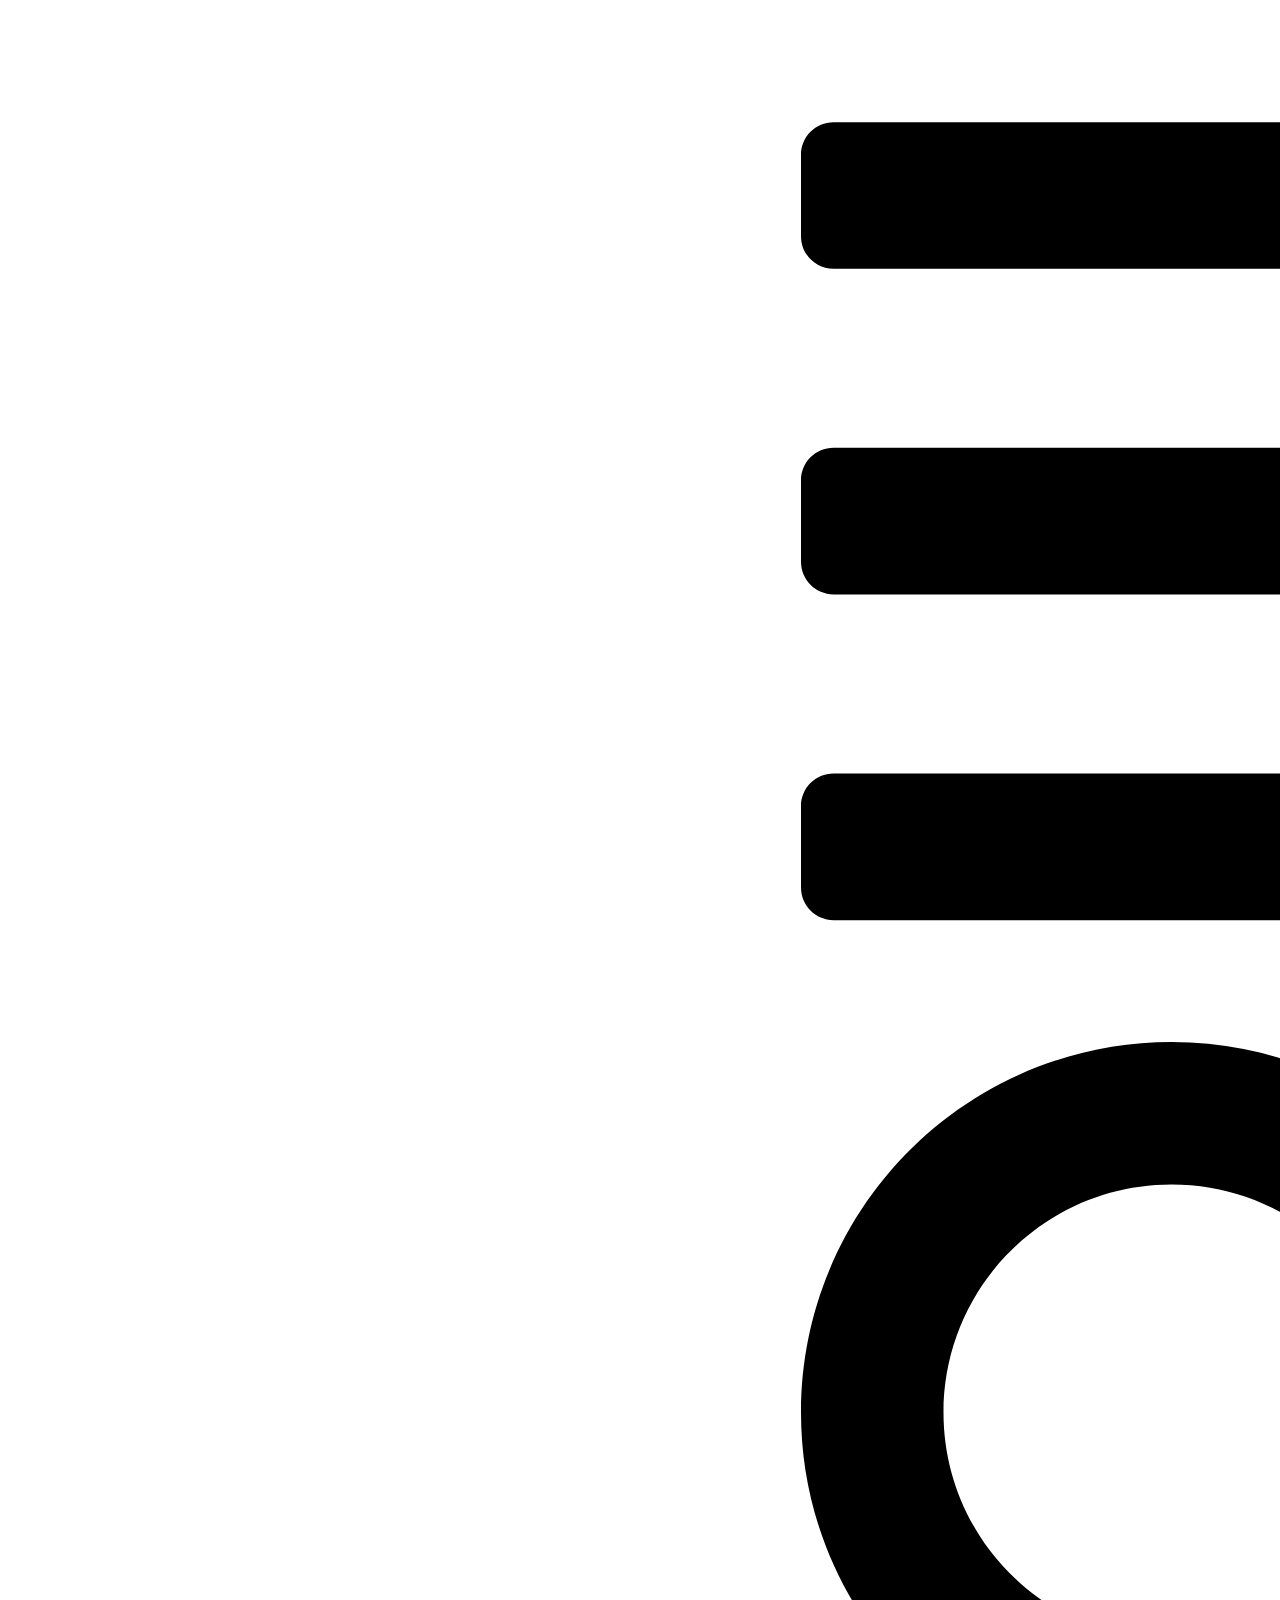
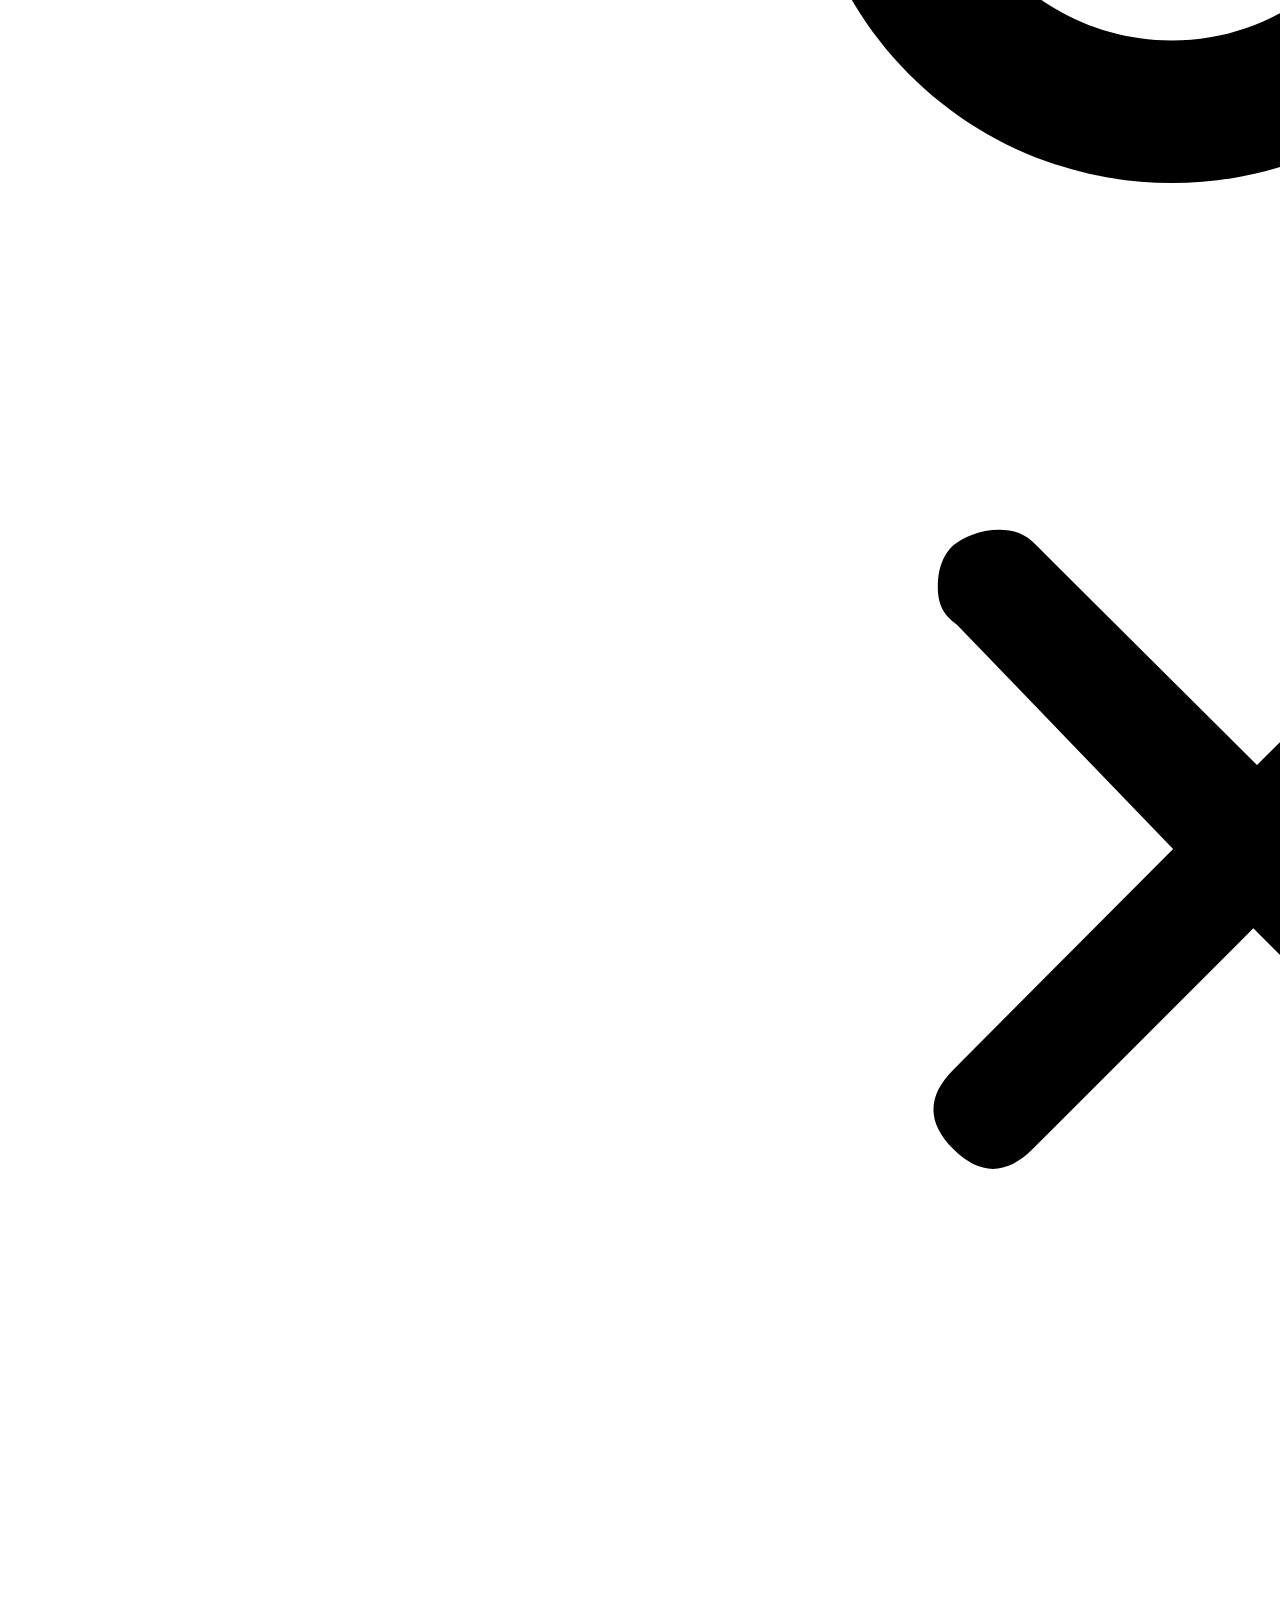
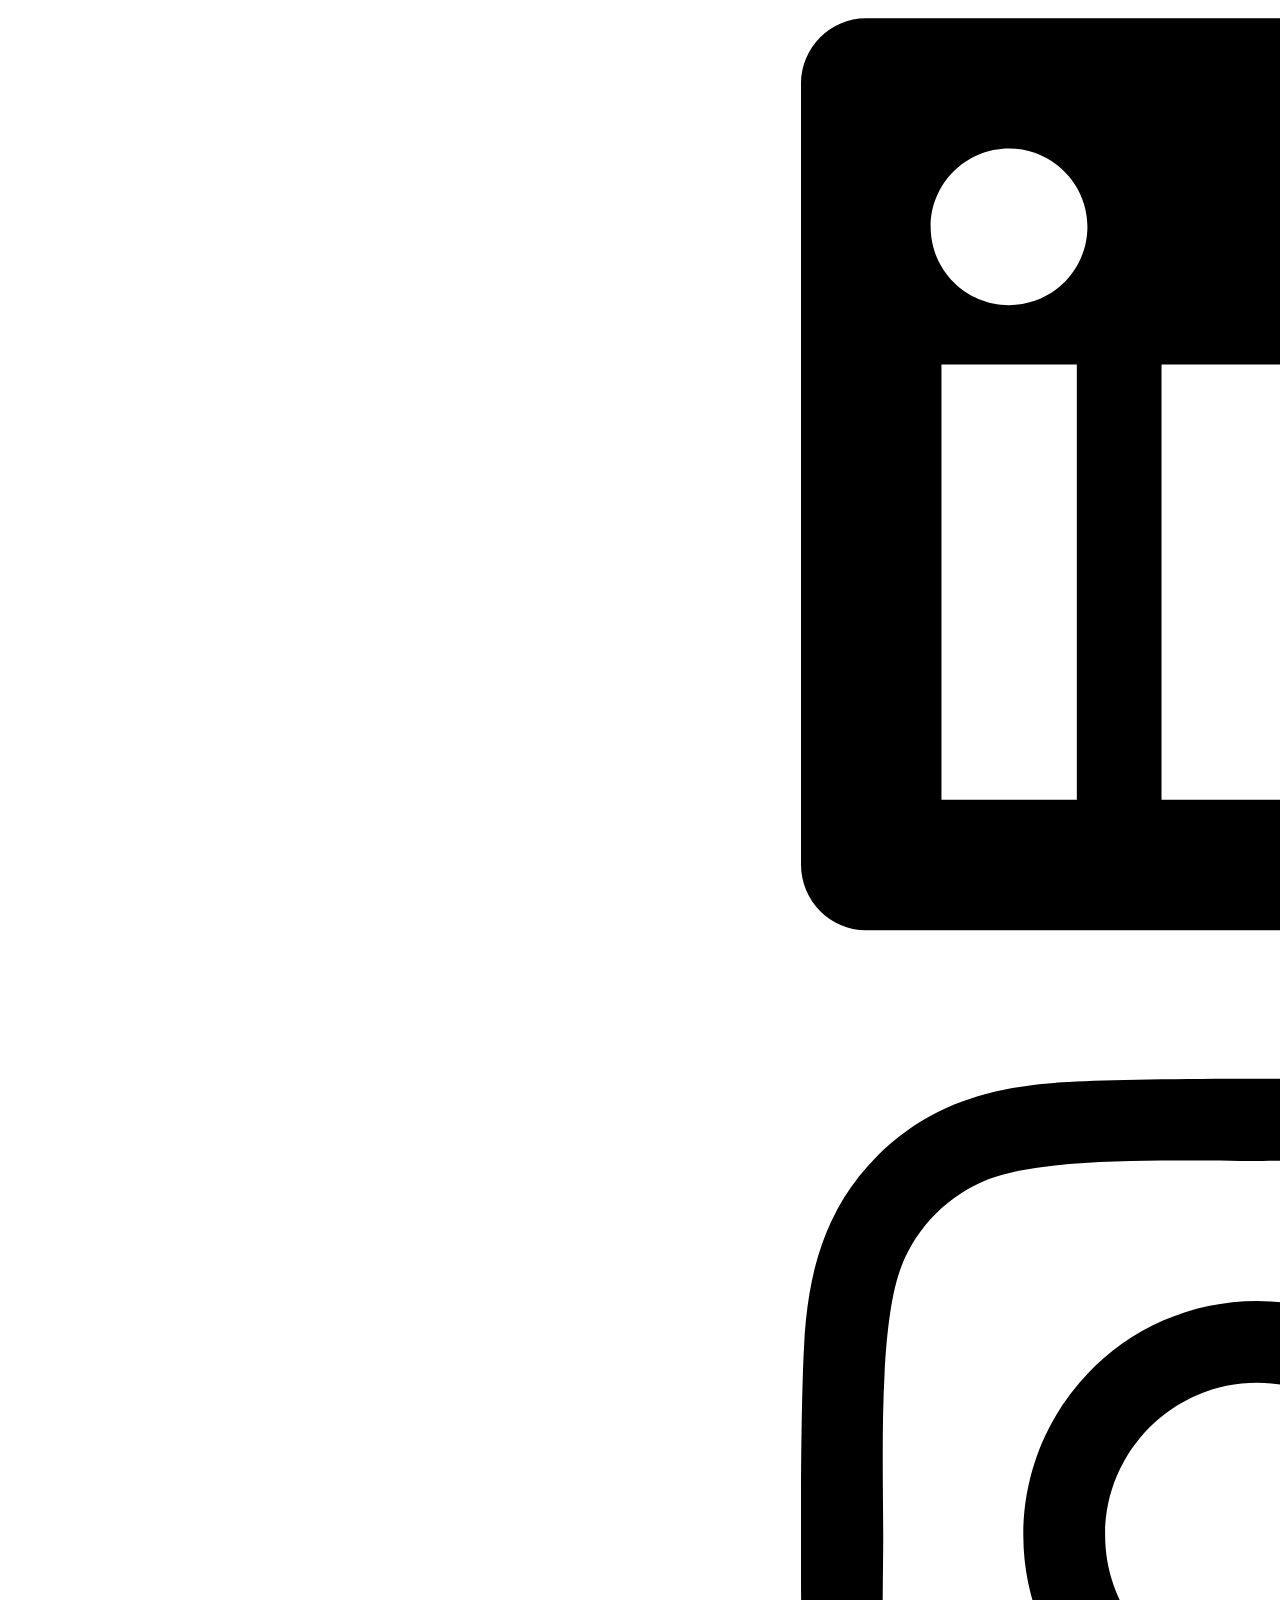
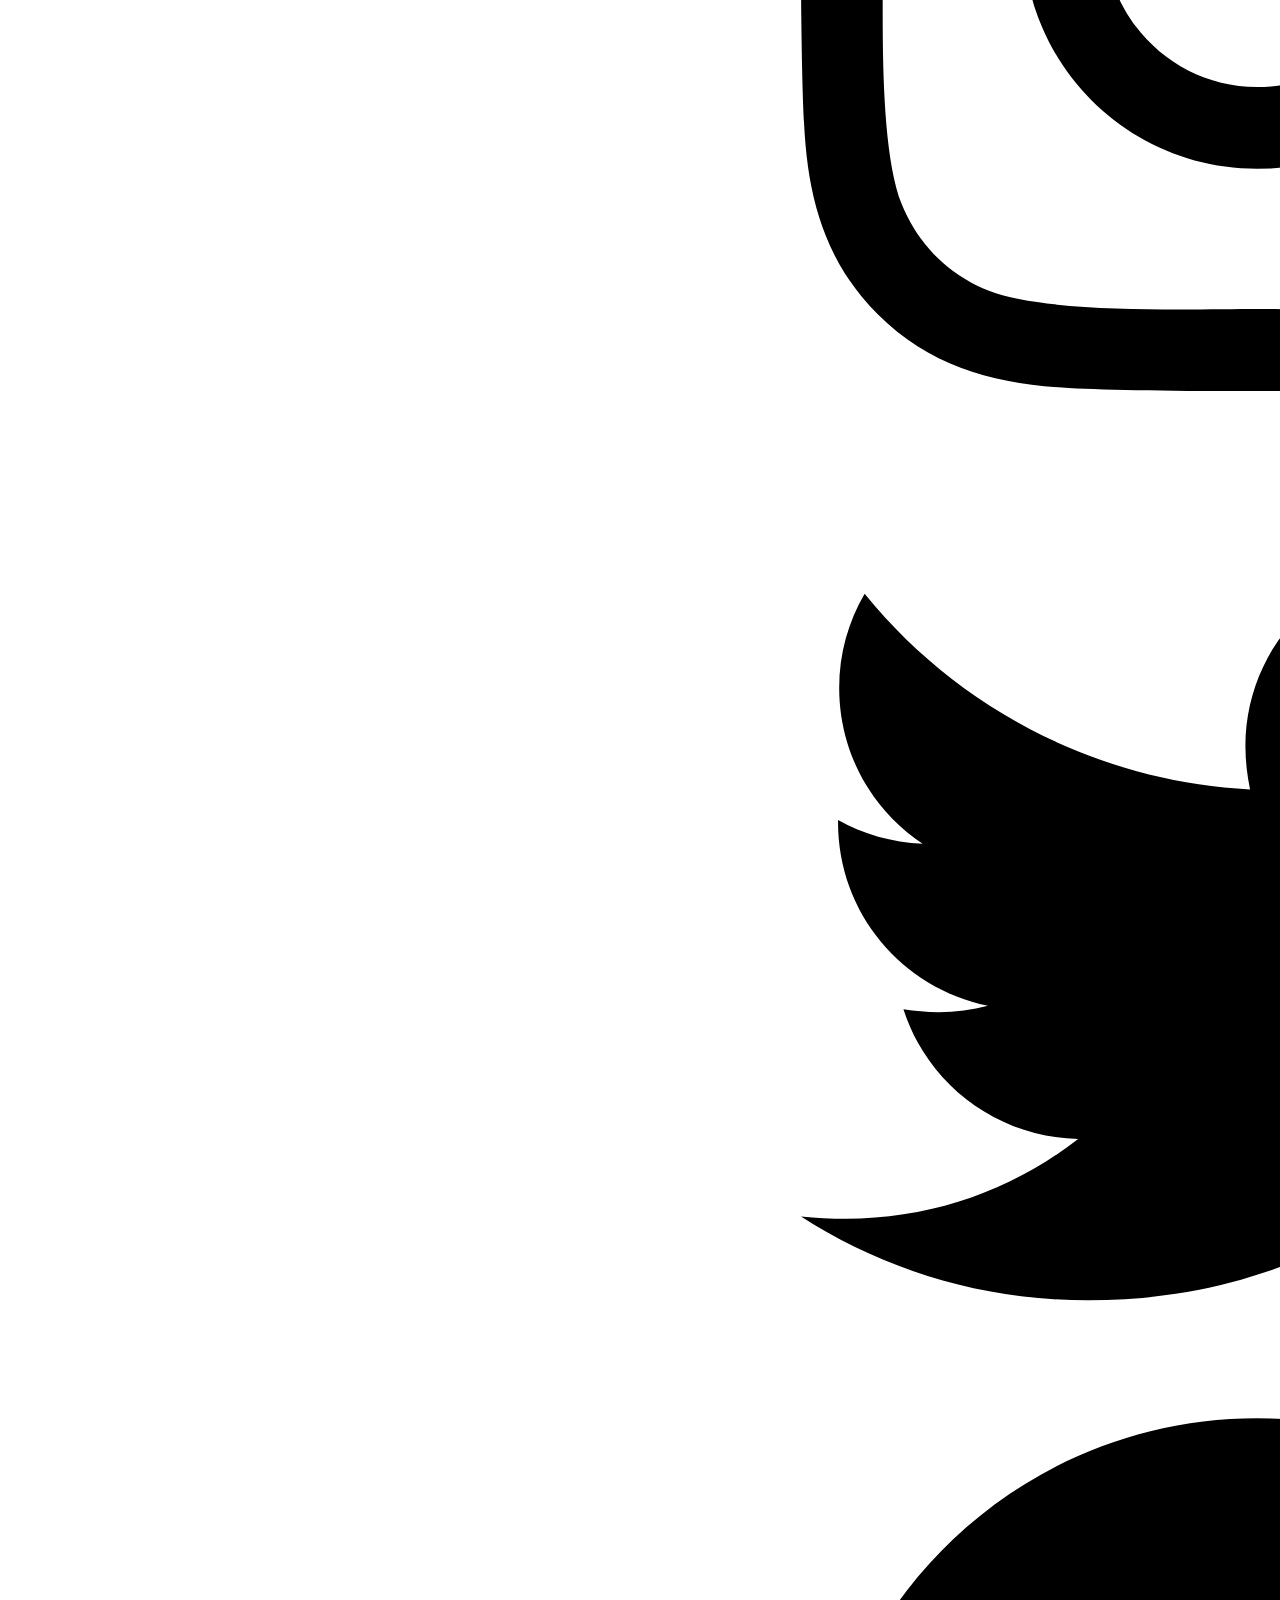
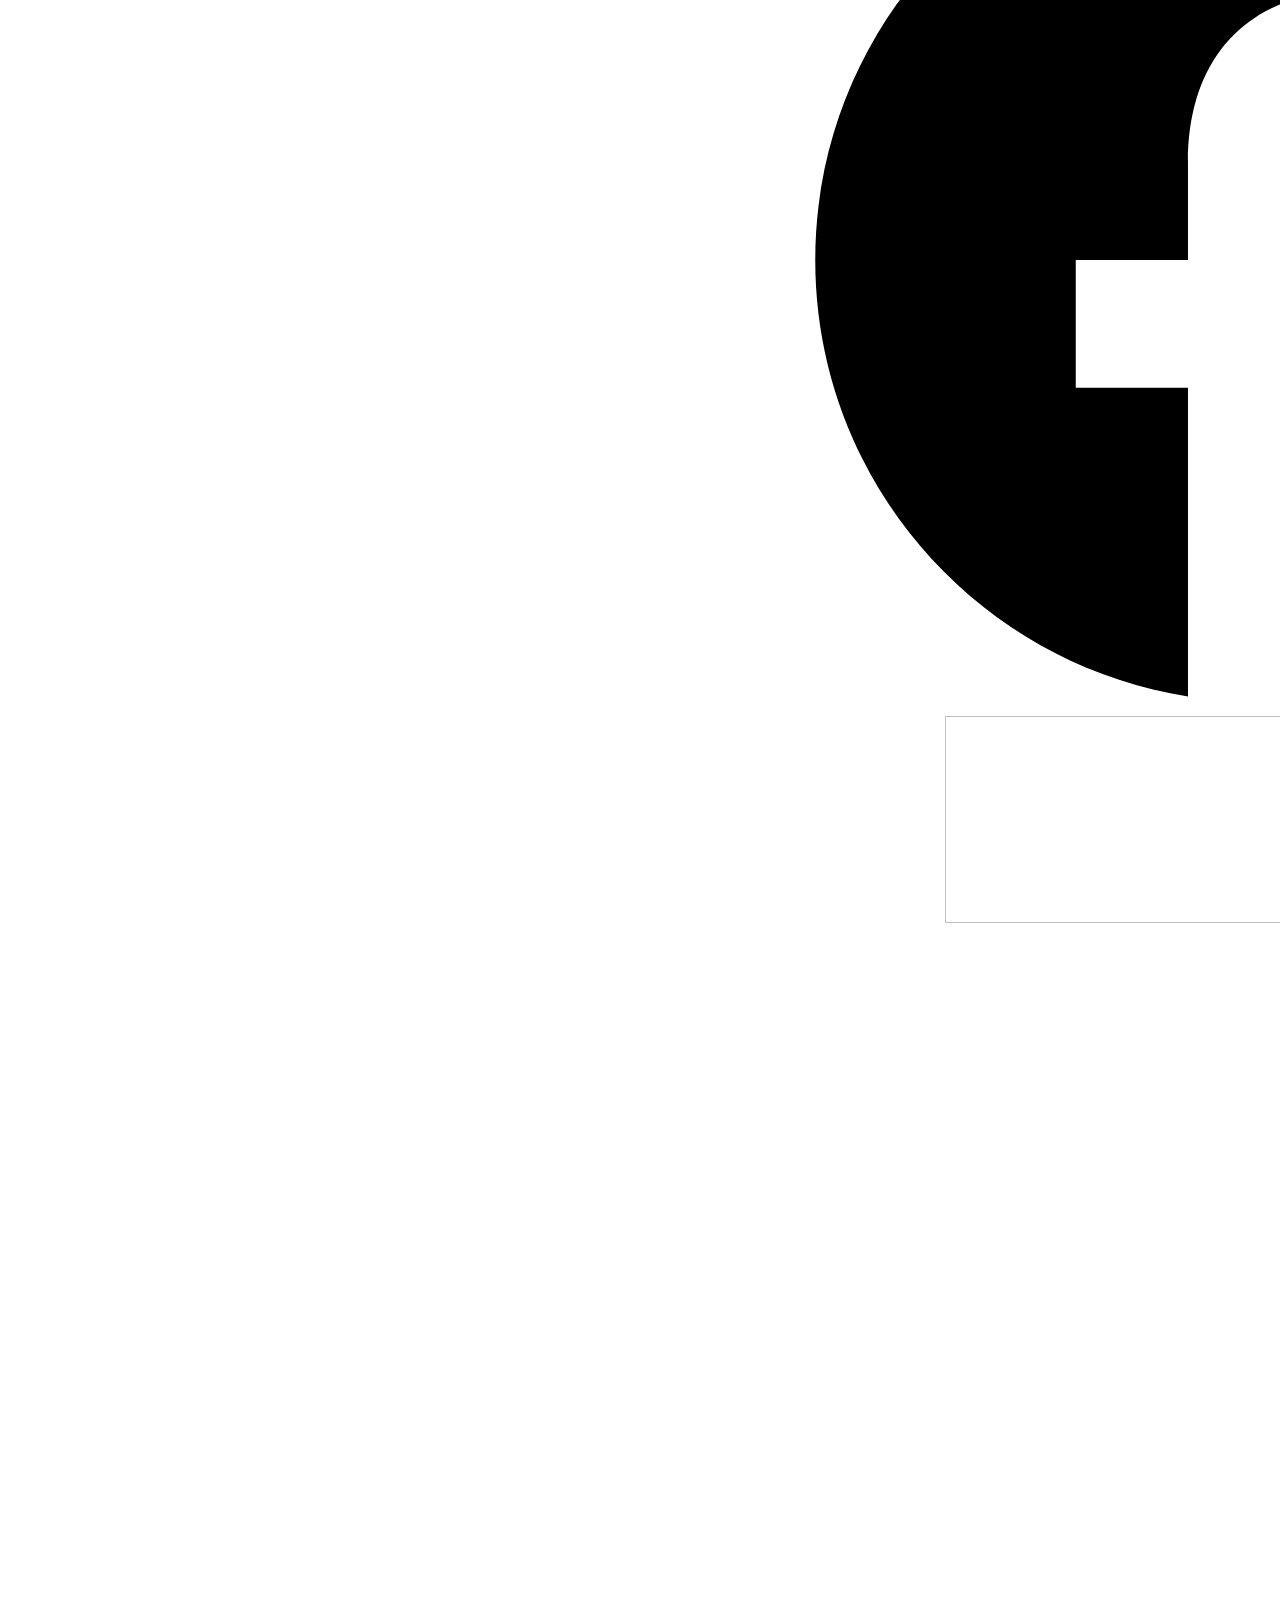
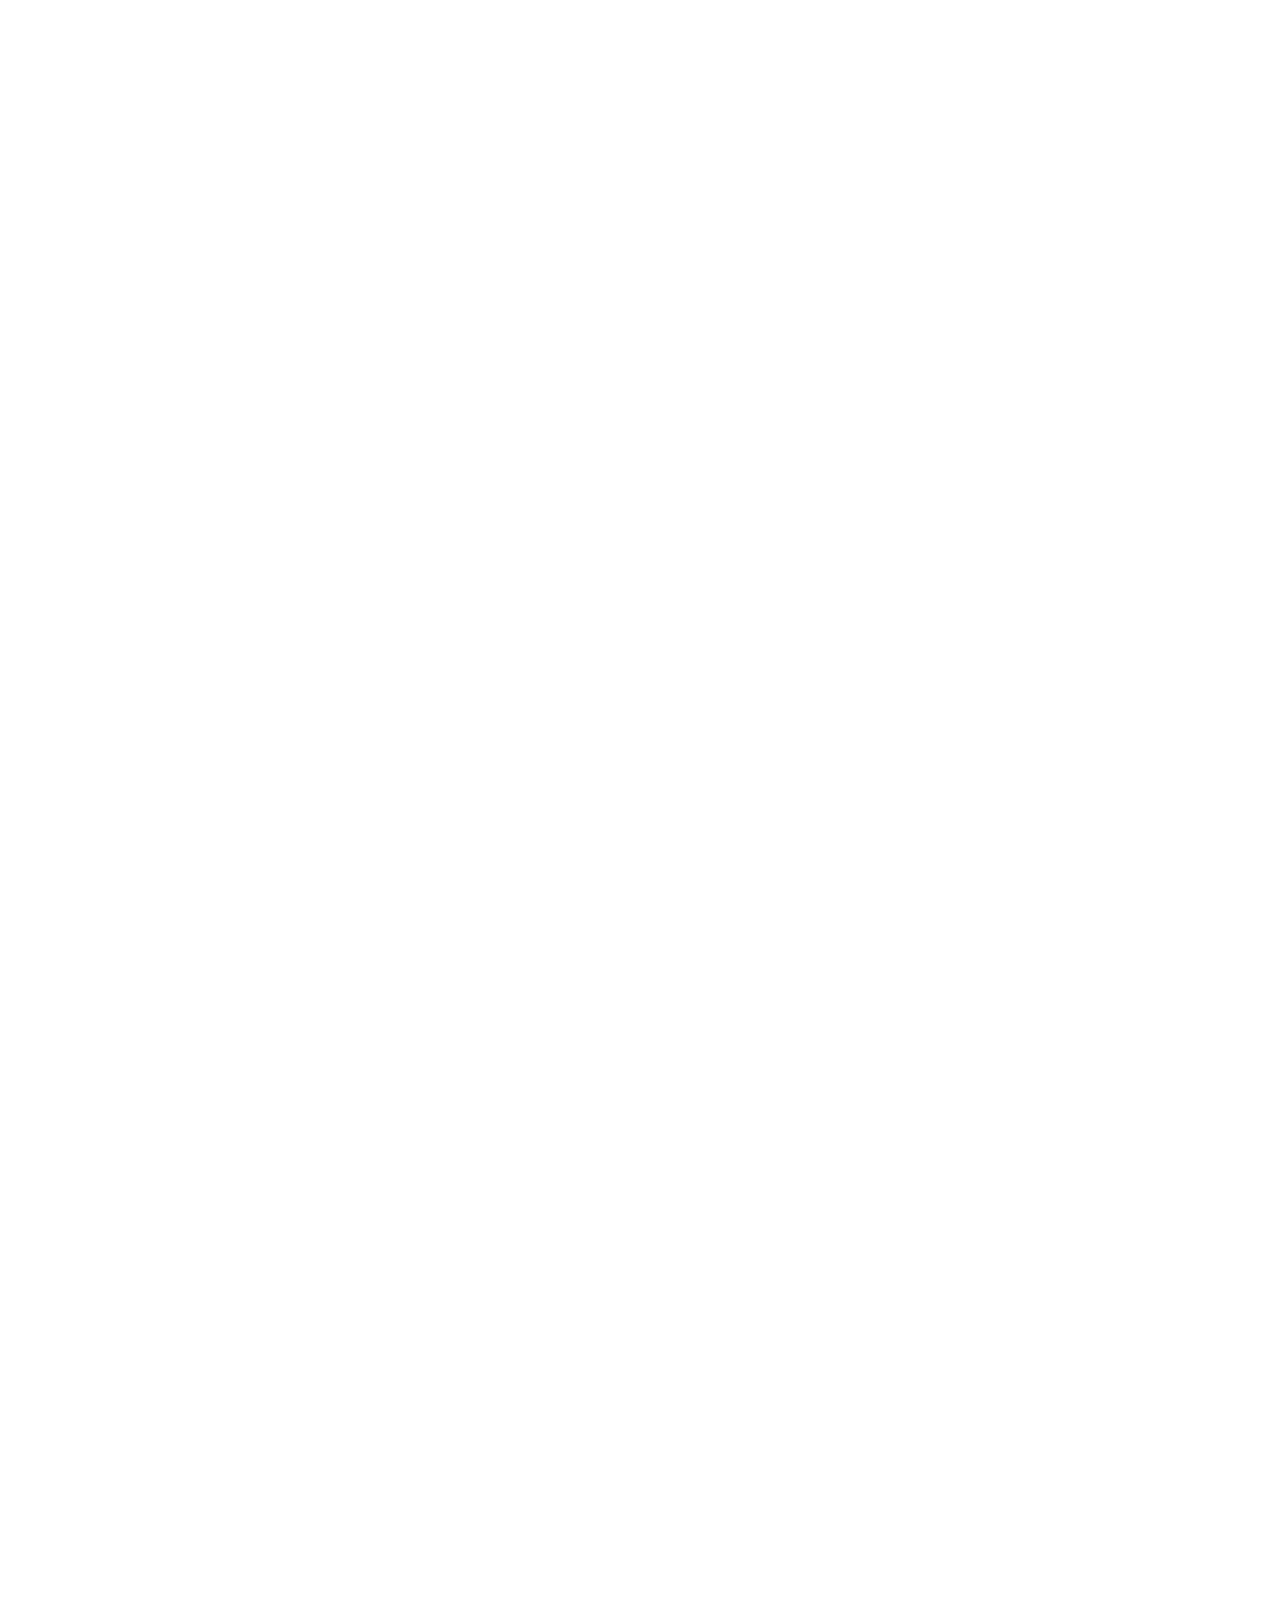
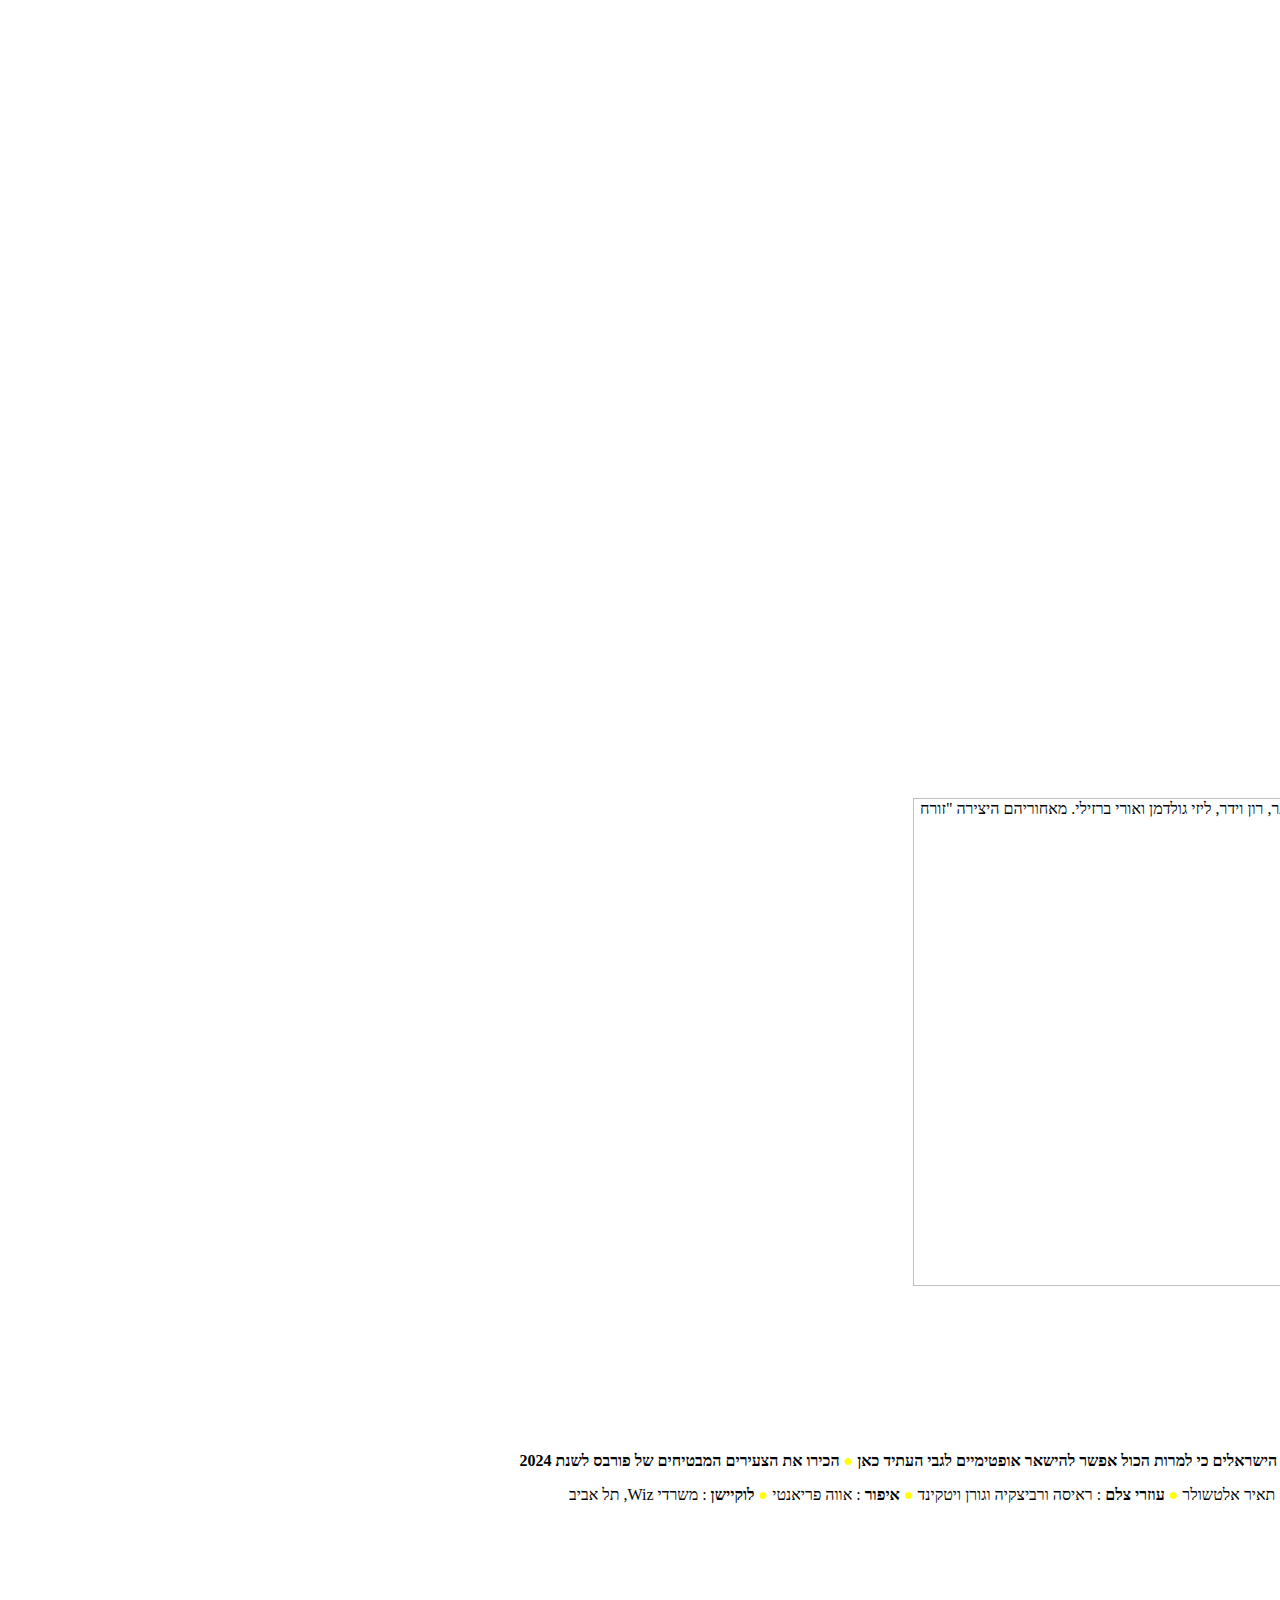
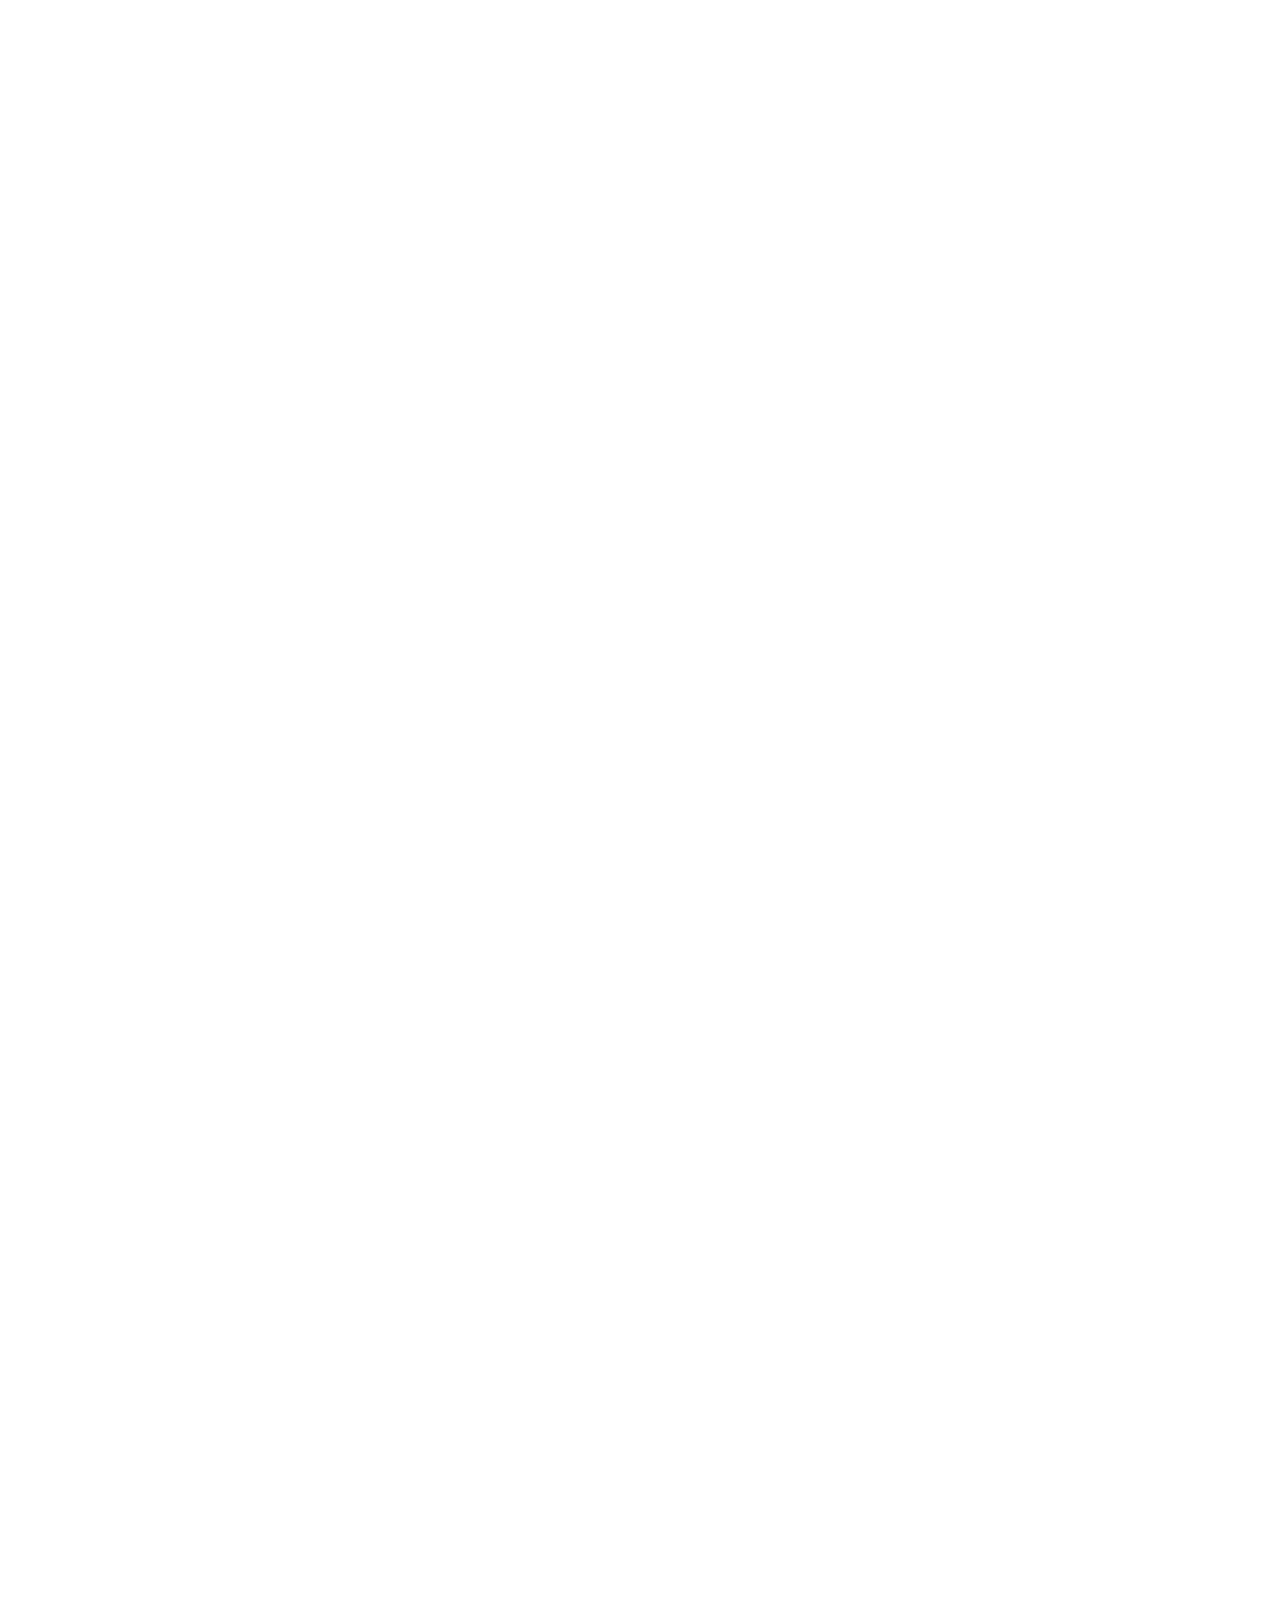
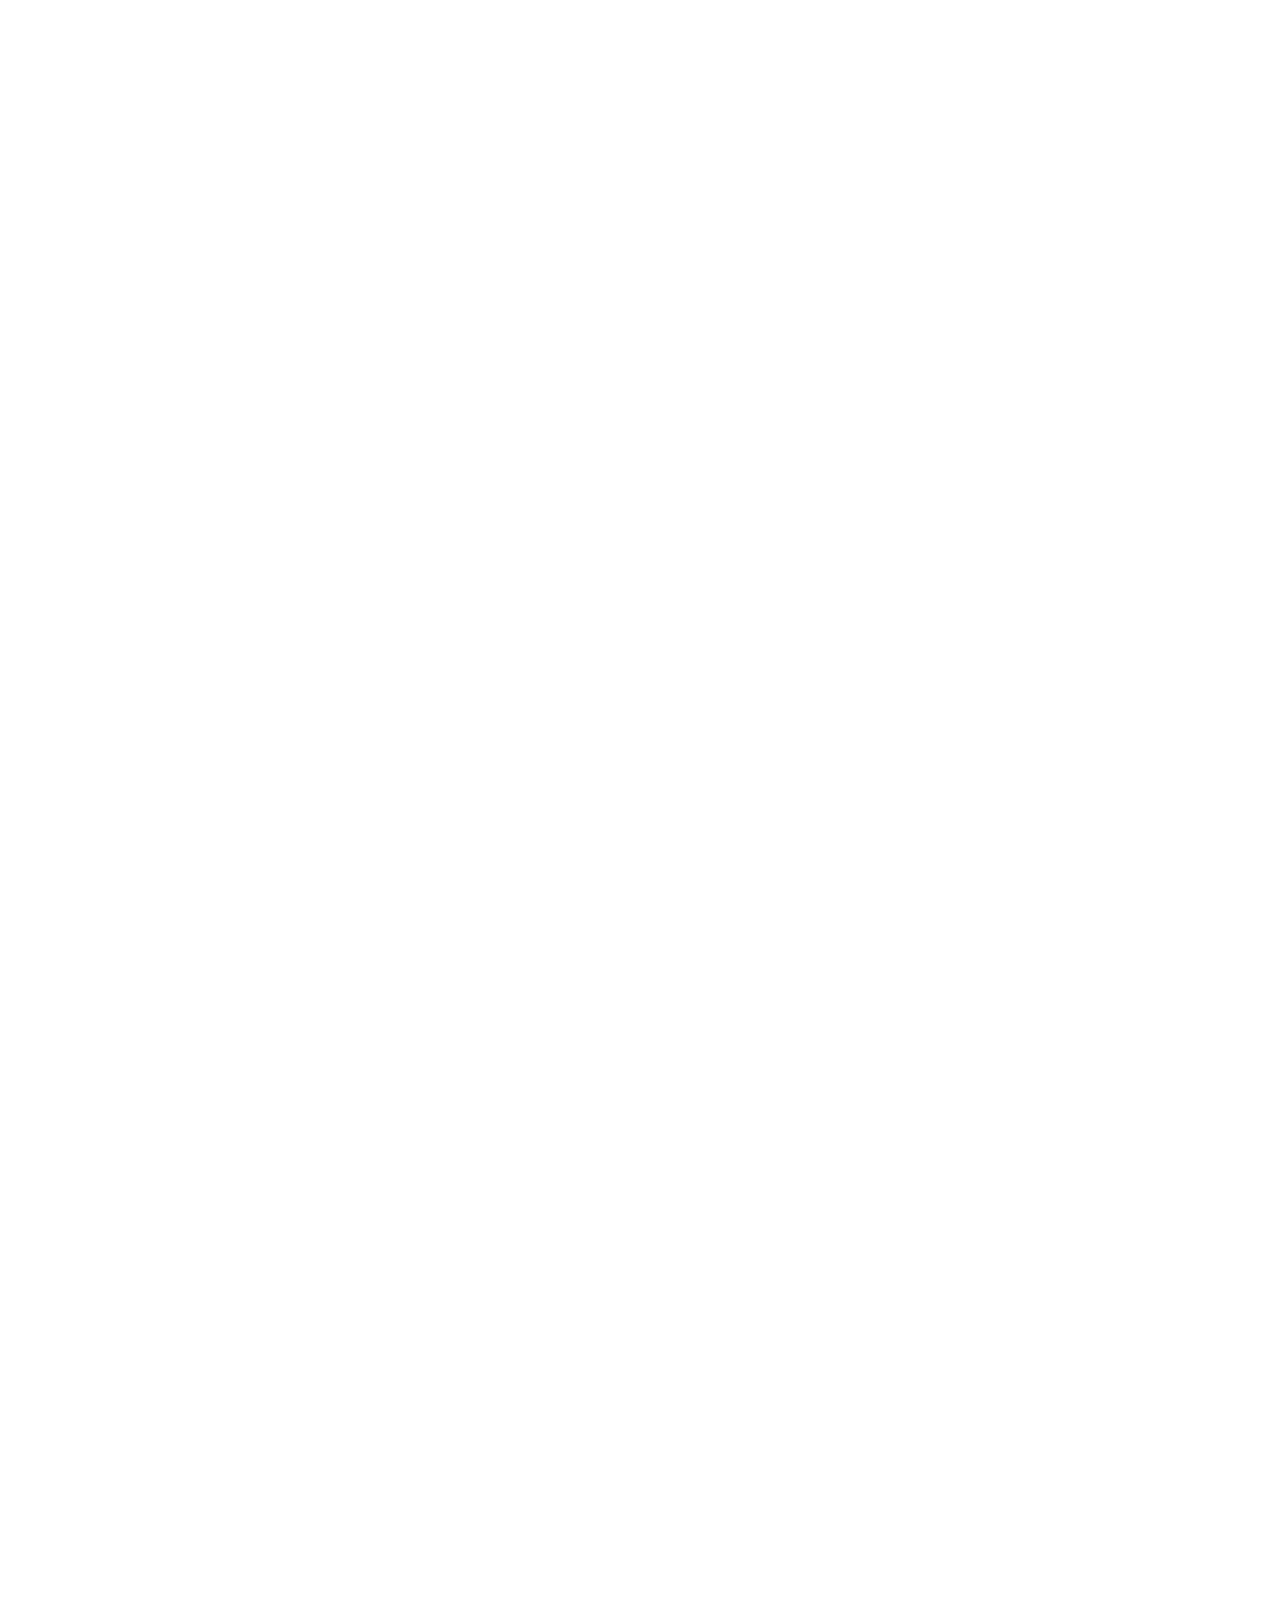
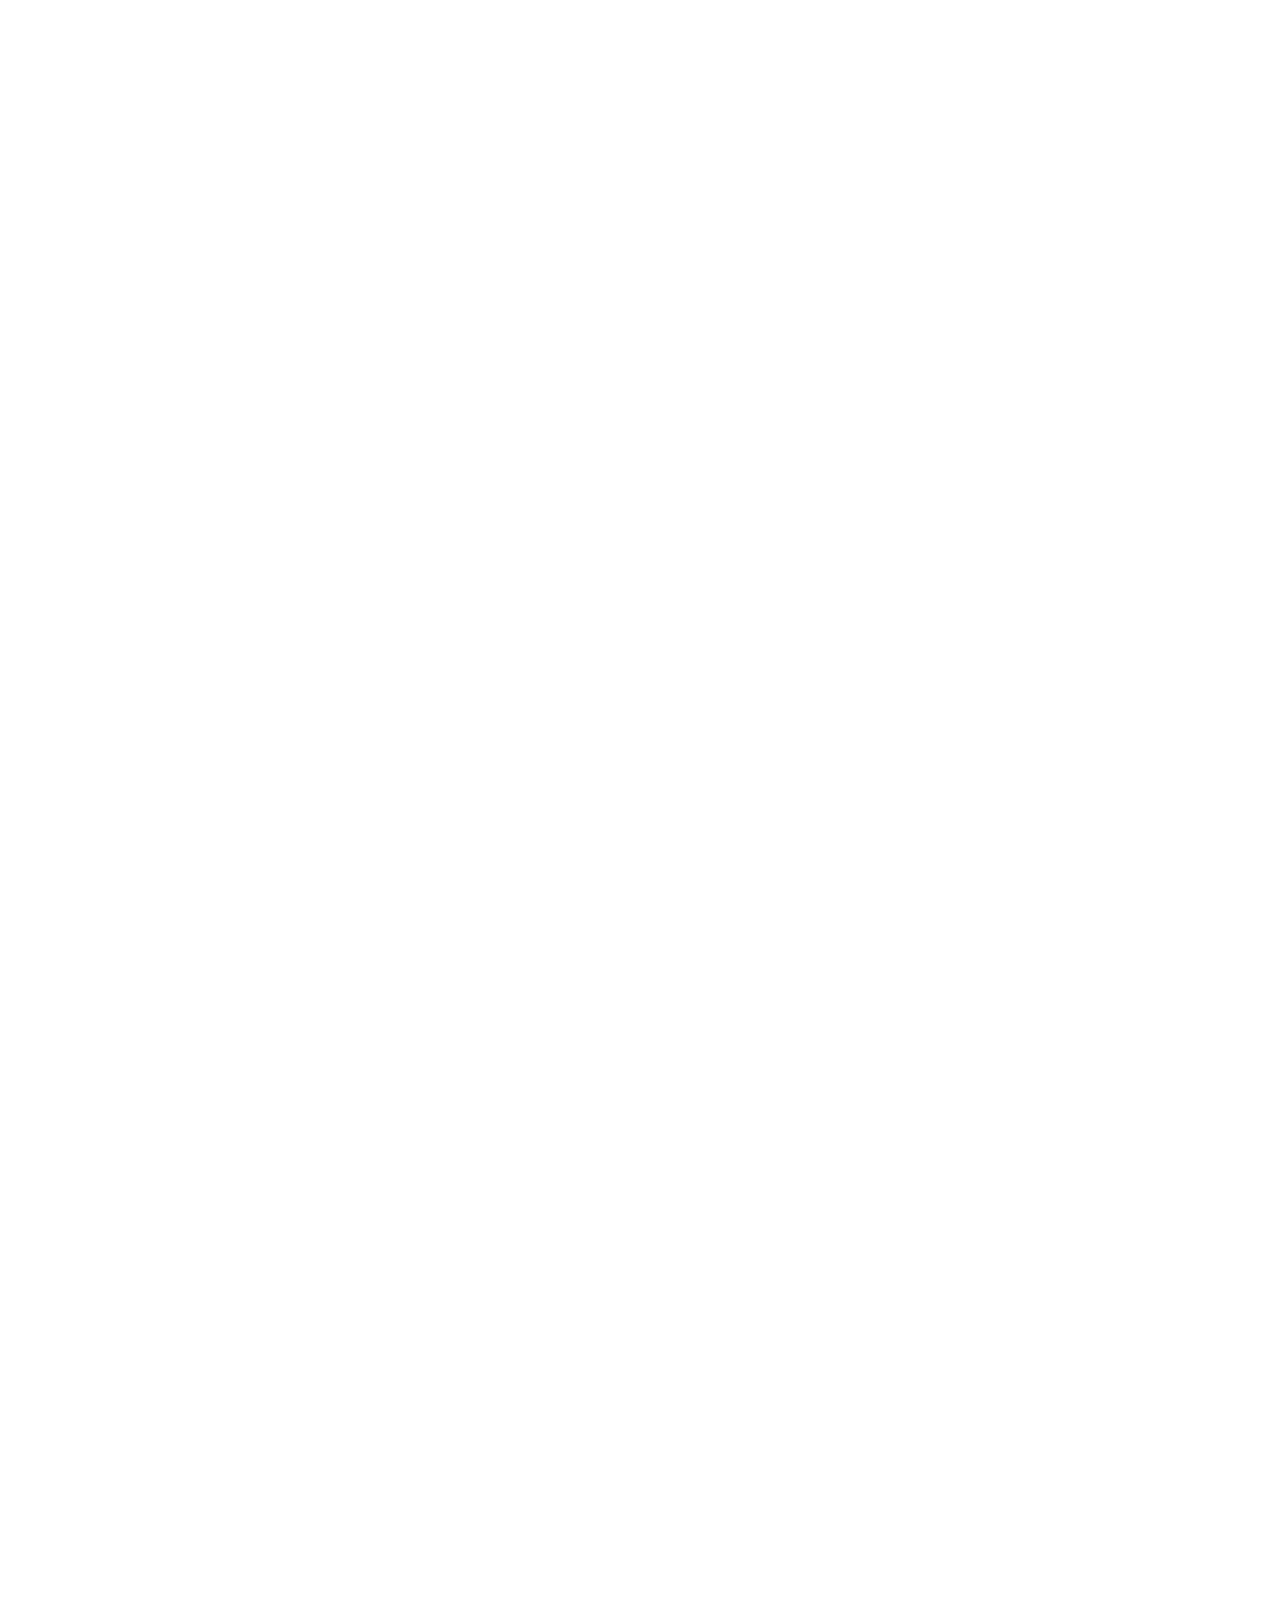
==== commit 4fb0d0a2: "added the entire website" ====
--- a/index.html
+++ b/index.html
@@ -1,7022 +1,1872 @@
-<!doctype html>
-<html dir="rtl" lang="he-IL" prefix="og: https://ogp.me/ns#">
-<head><meta charset="UTF-8"><script>if(navigator.userAgent.match(/MSIE|Internet Explorer/i)||navigator.userAgent.match(/Trident\/7\..*?rv:11/i)){var href=document.location.href;if(!href.match(/[?&]nowprocket/)){if(href.indexOf("?")==-1){if(href.indexOf("#")==-1){document.location.href=href+"?nowprocket=1"}else{document.location.href=href.replace("#","?nowprocket=1#")}}else{if(href.indexOf("#")==-1){document.location.href=href+"&nowprocket=1"}else{document.location.href=href.replace("#","&nowprocket=1#")}}}}</script><script>(()=>{class RocketLazyLoadScripts{constructor(){this.v="1.2.6",this.triggerEvents=["keydown","mousedown","mousemove","touchmove","touchstart","touchend","wheel"],this.userEventHandler=this.t.bind(this),this.touchStartHandler=this.i.bind(this),this.touchMoveHandler=this.o.bind(this),this.touchEndHandler=this.h.bind(this),this.clickHandler=this.u.bind(this),this.interceptedClicks=[],this.interceptedClickListeners=[],this.l(this),window.addEventListener("pageshow",(t=>{this.persisted=t.persisted,this.everythingLoaded&&this.m()})),this.CSPIssue=sessionStorage.getItem("rocketCSPIssue"),document.addEventListener("securitypolicyviolation",(t=>{this.CSPIssue||"script-src-elem"!==t.violatedDirective||"data"!==t.blockedURI||(this.CSPIssue=!0,sessionStorage.setItem("rocketCSPIssue",!0))})),document.addEventListener("DOMContentLoaded",(()=>{this.k()})),this.delayedScripts={normal:[],async:[],defer:[]},this.trash=[],this.allJQueries=[]}p(t){document.hidden?t.t():(this.triggerEvents.forEach((e=>window.addEventListener(e,t.userEventHandler,{passive:!0}))),window.addEventListener("touchstart",t.touchStartHandler,{passive:!0}),window.addEventListener("mousedown",t.touchStartHandler),document.addEventListener("visibilitychange",t.userEventHandler))}_(){this.triggerEvents.forEach((t=>window.removeEventListener(t,this.userEventHandler,{passive:!0}))),document.removeEventListener("visibilitychange",this.userEventHandler)}i(t){"HTML"!==t.target.tagName&&(window.addEventListener("touchend",this.touchEndHandler),window.addEventListener("mouseup",this.touchEndHandler),window.addEventListener("touchmove",this.touchMoveHandler,{passive:!0}),window.addEventListener("mousemove",this.touchMoveHandler),t.target.addEventListener("click",this.clickHandler),this.L(t.target,!0),this.S(t.target,"onclick","rocket-onclick"),this.C())}o(t){window.removeEventListener("touchend",this.touchEndHandler),window.removeEventListener("mouseup",this.touchEndHandler),window.removeEventListener("touchmove",this.touchMoveHandler,{passive:!0}),window.removeEventListener("mousemove",this.touchMoveHandler),t.target.removeEventListener("click",this.clickHandler),this.L(t.target,!1),this.S(t.target,"rocket-onclick","onclick"),this.M()}h(){window.removeEventListener("touchend",this.touchEndHandler),window.removeEventListener("mouseup",this.touchEndHandler),window.removeEventListener("touchmove",this.touchMoveHandler,{passive:!0}),window.removeEventListener("mousemove",this.touchMoveHandler)}u(t){t.target.removeEventListener("click",this.clickHandler),this.L(t.target,!1),this.S(t.target,"rocket-onclick","onclick"),this.interceptedClicks.push(t),t.preventDefault(),t.stopPropagation(),t.stopImmediatePropagation(),this.M()}O(){window.removeEventListener("touchstart",this.touchStartHandler,{passive:!0}),window.removeEventListener("mousedown",this.touchStartHandler),this.interceptedClicks.forEach((t=>{t.target.dispatchEvent(new MouseEvent("click",{view:t.view,bubbles:!0,cancelable:!0}))}))}l(t){EventTarget.prototype.addEventListenerWPRocketBase=EventTarget.prototype.addEventListener,EventTarget.prototype.addEventListener=function(e,i,o){"click"!==e||t.windowLoaded||i===t.clickHandler||t.interceptedClickListeners.push({target:this,func:i,options:o}),(this||window).addEventListenerWPRocketBase(e,i,o)}}L(t,e){this.interceptedClickListeners.forEach((i=>{i.target===t&&(e?t.removeEventListener("click",i.func,i.options):t.addEventListener("click",i.func,i.options))})),t.parentNode!==document.documentElement&&this.L(t.parentNode,e)}D(){return new Promise((t=>{this.P?this.M=t:t()}))}C(){this.P=!0}M(){this.P=!1}S(t,e,i){t.hasAttribute&&t.hasAttribute(e)&&(event.target.setAttribute(i,event.target.getAttribute(e)),event.target.removeAttribute(e))}t(){this._(this),"loading"===document.readyState?document.addEventListener("DOMContentLoaded",this.R.bind(this)):this.R()}k(){let t=[];document.querySelectorAll("script[type=rocketlazyloadscript][data-rocket-src]").forEach((e=>{let i=e.getAttribute("data-rocket-src");if(i&&!i.startsWith("data:")){0===i.indexOf("//")&&(i=location.protocol+i);try{const o=new URL(i).origin;o!==location.origin&&t.push({src:o,crossOrigin:e.crossOrigin||"module"===e.getAttribute("data-rocket-type")})}catch(t){}}})),t=[...new Map(t.map((t=>[JSON.stringify(t),t]))).values()],this.T(t,"preconnect")}async R(){this.lastBreath=Date.now(),this.j(this),this.F(this),this.I(),this.W(),this.q(),await this.A(this.delayedScripts.normal),await this.A(this.delayedScripts.defer),await this.A(this.delayedScripts.async);try{await this.U(),await this.H(this),await this.J()}catch(t){console.error(t)}window.dispatchEvent(new Event("rocket-allScriptsLoaded")),this.everythingLoaded=!0,this.D().then((()=>{this.O()})),this.N()}W(){document.querySelectorAll("script[type=rocketlazyloadscript]").forEach((t=>{t.hasAttribute("data-rocket-src")?t.hasAttribute("async")&&!1!==t.async?this.delayedScripts.async.push(t):t.hasAttribute("defer")&&!1!==t.defer||"module"===t.getAttribute("data-rocket-type")?this.delayedScripts.defer.push(t):this.delayedScripts.normal.push(t):this.delayedScripts.normal.push(t)}))}async B(t){if(await this.G(),!0!==t.noModule||!("noModule"in HTMLScriptElement.prototype))return new Promise((e=>{let i;function o(){(i||t).setAttribute("data-rocket-status","executed"),e()}try{if(navigator.userAgent.indexOf("Firefox/")>0||""===navigator.vendor||this.CSPIssue)i=document.createElement("script"),[...t.attributes].forEach((t=>{let e=t.nodeName;"type"!==e&&("data-rocket-type"===e&&(e="type"),"data-rocket-src"===e&&(e="src"),i.setAttribute(e,t.nodeValue))})),t.text&&(i.text=t.text),i.hasAttribute("src")?(i.addEventListener("load",o),i.addEventListener("error",(function(){i.setAttribute("data-rocket-status","failed-network"),e()})),setTimeout((()=>{i.isConnected||e()}),1)):(i.text=t.text,o()),t.parentNode.replaceChild(i,t);else{const i=t.getAttribute("data-rocket-type"),s=t.getAttribute("data-rocket-src");i?(t.type=i,t.removeAttribute("data-rocket-type")):t.removeAttribute("type"),t.addEventListener("load",o),t.addEventListener("error",(i=>{this.CSPIssue&&i.target.src.startsWith("data:")?(console.log("WPRocket: data-uri blocked by CSP -> fallback"),t.removeAttribute("src"),this.B(t).then(e)):(t.setAttribute("data-rocket-status","failed-network"),e())})),s?(t.removeAttribute("data-rocket-src"),t.src=s):t.src="data:text/javascript;base64,"+window.btoa(unescape(encodeURIComponent(t.text)))}}catch(i){t.setAttribute("data-rocket-status","failed-transform"),e()}}));t.setAttribute("data-rocket-status","skipped")}async A(t){const e=t.shift();return e&&e.isConnected?(await this.B(e),this.A(t)):Promise.resolve()}q(){this.T([...this.delayedScripts.normal,...this.delayedScripts.defer,...this.delayedScripts.async],"preload")}T(t,e){var i=document.createDocumentFragment();t.forEach((t=>{const o=t.getAttribute&&t.getAttribute("data-rocket-src")||t.src;if(o&&!o.startsWith("data:")){const s=document.createElement("link");s.href=o,s.rel=e,"preconnect"!==e&&(s.as="script"),t.getAttribute&&"module"===t.getAttribute("data-rocket-type")&&(s.crossOrigin=!0),t.crossOrigin&&(s.crossOrigin=t.crossOrigin),t.integrity&&(s.integrity=t.integrity),i.appendChild(s),this.trash.push(s)}})),document.head.appendChild(i)}j(t){let e={};function i(i,o){return e[o].eventsToRewrite.indexOf(i)>=0&&!t.everythingLoaded?"rocket-"+i:i}function o(t,o){!function(t){e[t]||(e[t]={originalFunctions:{add:t.addEventListener,remove:t.removeEventListener},eventsToRewrite:[]},t.addEventListener=function(){arguments[0]=i(arguments[0],t),e[t].originalFunctions.add.apply(t,arguments)},t.removeEventListener=function(){arguments[0]=i(arguments[0],t),e[t].originalFunctions.remove.apply(t,arguments)})}(t),e[t].eventsToRewrite.push(o)}function s(e,i){let o=e[i];e[i]=null,Object.defineProperty(e,i,{get:()=>o||function(){},set(s){t.everythingLoaded?o=s:e["rocket"+i]=o=s}})}o(document,"DOMContentLoaded"),o(window,"DOMContentLoaded"),o(window,"load"),o(window,"pageshow"),o(document,"readystatechange"),s(document,"onreadystatechange"),s(window,"onload"),s(window,"onpageshow");try{Object.defineProperty(document,"readyState",{get:()=>t.rocketReadyState,set(e){t.rocketReadyState=e},configurable:!0}),document.readyState="loading"}catch(t){console.log("WPRocket DJE readyState conflict, bypassing")}}F(t){let e;function i(e){return t.everythingLoaded?e:e.split(" ").map((t=>"load"===t||0===t.indexOf("load.")?"rocket-jquery-load":t)).join(" ")}function o(o){function s(t){const e=o.fn[t];o.fn[t]=o.fn.init.prototype[t]=function(){return this[0]===window&&("string"==typeof arguments[0]||arguments[0]instanceof String?arguments[0]=i(arguments[0]):"object"==typeof arguments[0]&&Object.keys(arguments[0]).forEach((t=>{const e=arguments[0][t];delete arguments[0][t],arguments[0][i(t)]=e}))),e.apply(this,arguments),this}}o&&o.fn&&!t.allJQueries.includes(o)&&(o.fn.ready=o.fn.init.prototype.ready=function(e){return t.domReadyFired?e.bind(document)(o):document.addEventListener("rocket-DOMContentLoaded",(()=>e.bind(document)(o))),o([])},s("on"),s("one"),t.allJQueries.push(o)),e=o}o(window.jQuery),Object.defineProperty(window,"jQuery",{get:()=>e,set(t){o(t)}})}async H(t){const e=document.querySelector("script[data-webpack]");e&&(await async function(){return new Promise((t=>{e.addEventListener("load",t),e.addEventListener("error",t)}))}(),await t.K(),await t.H(t))}async U(){this.domReadyFired=!0;try{document.readyState="interactive"}catch(t){}await this.G(),document.dispatchEvent(new Event("rocket-readystatechange")),await this.G(),document.rocketonreadystatechange&&document.rocketonreadystatechange(),await this.G(),document.dispatchEvent(new Event("rocket-DOMContentLoaded")),await this.G(),window.dispatchEvent(new Event("rocket-DOMContentLoaded"))}async J(){try{document.readyState="complete"}catch(t){}await this.G(),document.dispatchEvent(new Event("rocket-readystatechange")),await this.G(),document.rocketonreadystatechange&&document.rocketonreadystatechange(),await this.G(),window.dispatchEvent(new Event("rocket-load")),await this.G(),window.rocketonload&&window.rocketonload(),await this.G(),this.allJQueries.forEach((t=>t(window).trigger("rocket-jquery-load"))),await this.G();const t=new Event("rocket-pageshow");t.persisted=this.persisted,window.dispatchEvent(t),await this.G(),window.rocketonpageshow&&window.rocketonpageshow({persisted:this.persisted}),this.windowLoaded=!0}m(){document.onreadystatechange&&document.onreadystatechange(),window.onload&&window.onload(),window.onpageshow&&window.onpageshow({persisted:this.persisted})}I(){const t=new Map;document.write=document.writeln=function(e){const i=document.currentScript;i||console.error("WPRocket unable to document.write this: "+e);const o=document.createRange(),s=i.parentElement;let n=t.get(i);void 0===n&&(n=i.nextSibling,t.set(i,n));const c=document.createDocumentFragment();o.setStart(c,0),c.appendChild(o.createContextualFragment(e)),s.insertBefore(c,n)}}async G(){Date.now()-this.lastBreath>45&&(await this.K(),this.lastBreath=Date.now())}async K(){return document.hidden?new Promise((t=>setTimeout(t))):new Promise((t=>requestAnimationFrame(t)))}N(){this.trash.forEach((t=>t.remove()))}static run(){const t=new RocketLazyLoadScripts;t.p(t)}}RocketLazyLoadScripts.run()})();</script>
-	
-	<meta name="viewport" content="width=device-width, initial-scale=1">
-	<link rel="profile" href="https://gmpg.org/xfn/11">
-	
-<!-- Search Engine Optimization by Rank Math PRO - https://rankmath.com/ -->
-<title>מועדון ספורט אשדוד | האתר הרשמי</title><link rel="preload" data-rocket-preload as="font" href="https://www.fcashdod.co.il/wp-content/uploads/2021/06/almoni-regular-aaa.woff2" crossorigin><link rel="preload" data-rocket-preload as="font" href="https://www.fcashdod.co.il/wp-content/uploads/2021/06/almoni-bold-aaa.woff2" crossorigin><link rel="preload" data-rocket-preload as="font" href="https://www.fcashdod.co.il/wp-content/uploads/2021/06/almoni-medium-aaa.woff2" crossorigin><link rel="preload" data-rocket-preload as="font" href="https://www.fcashdod.co.il/wp-content/uploads/2021/06/almoni-demibold-aaa.woff2" crossorigin><link rel="preload" data-rocket-preload as="font" href="https://www.fcashdod.co.il/wp-content/uploads/2021/06/almoni-ultrabold-aaa.woff2" crossorigin><link rel="preload" data-rocket-preload as="font" href="https://www.fcashdod.co.il/wp-content/uploads/2021/06/almoni-black-aaa.woff2" crossorigin><link rel="preload" data-rocket-preload as="font" href="https://www.fcashdod.co.il/wp-content/uploads/2021/06/almoni-tzar-regular-aaa.woff2" crossorigin><link rel="preload" data-rocket-preload as="font" href="https://www.fcashdod.co.il/wp-content/uploads/2021/06/almoni-tzar-light-aaa.woff2" crossorigin><link rel="preload" data-rocket-preload as="font" href="https://www.fcashdod.co.il/wp-content/uploads/2021/06/almoni-tzar-medium-aaa.woff2" crossorigin><link rel="preload" data-rocket-preload as="font" href="https://www.fcashdod.co.il/wp-content/uploads/2021/06/almoni-tzar-demibold-aaa.woff2" crossorigin><style id="wpr-usedcss">img.emoji{display:inline!important;border:none!important;box-shadow:none!important;height:1em!important;width:1em!important;margin:0 .07em!important;vertical-align:-.1em!important;background:0 0!important;padding:0!important}.jet-listing .slick-slider,.jet-listing-dynamic-field__content .slick-slider{position:relative;display:block!important;box-sizing:border-box;-webkit-user-select:none;-moz-user-select:none;-ms-user-select:none;user-select:none;-webkit-touch-callout:none;-khtml-user-select:none;touch-action:pan-y;-webkit-tap-highlight-color:transparent}.jet-listing .slick-list,.jet-listing-dynamic-field__content .slick-list{position:relative;display:block;overflow:hidden;margin:0;padding:0}.jet-listing .slick-list:focus,.jet-listing-dynamic-field__content .slick-list:focus{outline:0}.jet-listing .slick-list.dragging,.jet-listing-dynamic-field__content .slick-list.dragging{cursor:pointer;cursor:hand}.jet-listing .slick-slider .slick-list,.jet-listing .slick-slider .slick-track,.jet-listing-dynamic-field__content .slick-slider .slick-list,.jet-listing-dynamic-field__content .slick-slider .slick-track{transform:translate3d(0,0,0)}.jet-listing .slick-track,.jet-listing-dynamic-field__content .slick-track{position:relative;top:0;left:0;display:block;margin-left:auto;margin-right:auto}.jet-listing .slick-track:after,.jet-listing .slick-track:before,.jet-listing-dynamic-field__content .slick-track:after,.jet-listing-dynamic-field__content .slick-track:before{display:table;content:""}.jet-listing .slick-track:after,.jet-listing-dynamic-field__content .slick-track:after{clear:both}.jet-listing .slick-loading .slick-track,.jet-listing-dynamic-field__content .slick-loading .slick-track{visibility:hidden}.jet-listing .slick-slide,.jet-listing-dynamic-field__content .slick-slide{display:none;float:left;height:100%;min-height:1px}.jet-listing [dir=rtl] .slick-slide,.jet-listing-dynamic-field__content [dir=rtl] .slick-slide{float:right}.jet-listing .slick-slide img,.jet-listing-dynamic-field__content .slick-slide img{display:block}.jet-listing .slick-slide.slick-loading img,.jet-listing-dynamic-field__content .slick-slide.slick-loading img{display:none}.jet-listing .slick-slide.dragging img,.jet-listing-dynamic-field__content .slick-slide.dragging img{pointer-events:none}.jet-listing .slick-initialized .slick-slide,.jet-listing-dynamic-field__content .slick-initialized .slick-slide{display:block}.jet-listing .slick-loading .slick-slide,.jet-listing-dynamic-field__content .slick-loading .slick-slide{visibility:hidden}.jet-listing .slick-vertical .slick-slide,.jet-listing-dynamic-field__content .slick-vertical .slick-slide{display:block;height:auto;border:1px solid transparent}.jet-listing .slick-arrow.slick-hidden,.jet-listing-dynamic-field__content .slick-arrow.slick-hidden{display:none}.jet-engine-gallery-grid__item{padding:10px;max-width:calc(100% / var(--columns));flex:0 0 calc(100% / var(--columns));box-sizing:border-box}.jet-engine-gallery-grid__item img{-o-object-fit:cover;object-fit:cover;width:100%;height:100%;display:block}.jet-engine-gallery-slider{max-width:100%;position:relative}.jet-engine-gallery-slider:not(.slick-initialized) .jet-engine-gallery-slider__item{display:none}.jet-engine-gallery-slider:not(.slick-initialized) .jet-engine-gallery-slider__item:first-child{display:block}.brxe-jet-engine-listing-dynamic-field .jet-engine-gallery-slider .slick-list{margin-right:calc(var(--column-gap)/ -2);margin-left:calc(var(--column-gap)/ -2)}.brxe-jet-engine-listing-dynamic-field .jet-engine-gallery-slider .slick-slide{padding-right:calc(var(--column-gap)/ 2);padding-left:calc(var(--column-gap)/ 2)}.jet-listing-dynamic-link{display:flex;flex-direction:column}.jet-listing-dynamic-link .button.jet-woo-add-to-cart{display:inline-flex}.jet-listing-dynamic-link .button.jet-woo-add-to-cart.added::after{order:3}.jet-remove-from-store.is-hidden{display:none!important}.jet-listing-grid__items{display:flex;flex-wrap:wrap;margin:0 -10px;width:calc(100% + 20px)}.jet-listing-grid__items.inline-desk-css:not(.jet-listing-grid__scroll-slider-wrap-desktop).slick-slider .slick-slide{width:var(--jet-column-min-width)}.jet-listing-grid__masonry{align-items:flex-start}.jet-listing-grid__item{padding:10px;box-sizing:border-box}.jet-listing-grid__items>.jet-listing-grid__item{max-width:calc(100% / var(--columns));flex:0 0 calc(100% / var(--columns))}.jet-listing-grid__slider{position:relative}.jet-listing-grid__slider[dir=rtl] .slick-slide{float:right}.jet-listing-grid__slider-icon.slick-arrow{position:absolute;top:50%;width:50px;height:50px;line-height:50px;font-size:30px;color:#fff;background-color:#111;left:0;margin-top:-25px;cursor:pointer;text-align:center;z-index:90;display:flex;align-items:center;justify-content:center}.jet-listing-grid__slider-icon.slick-arrow.next-arrow{left:auto;right:0;transform:scaleX(-1)}.jet-listing-grid__slider-icon.slick-arrow svg{height:30px;width:auto}.jet-listing-grid__slider-icon.slick-arrow svg path{fill:currentColor}.jet-listing-grid__slider>.jet-listing-grid__items:not(.slick-initialized)>.jet-listing-grid__item{display:none}.jet-listing-grid__slider>.jet-listing-grid__items:not(.slick-initialized)>.jet-listing-grid__item:first-of-type{display:block}body.wp-admin.block-editor-page .jet-listing-grid__slider>.jet-listing-grid__items:not(.slick-initialized)>.jet-listing-grid__item{display:block}.jet-listing-grid__slider .jet-slick-dots{display:flex;align-items:center;justify-content:center;width:100%;margin:10px 0;padding:0}.jet-listing-grid__slider .jet-slick-dots li{width:12px;height:12px;border-radius:100%;text-indent:-50px;overflow:hidden;cursor:pointer;background:#eee;margin:3px}.jet-listing-grid__slider .jet-slick-dots li.slick-active,.jet-listing-grid__slider .jet-slick-dots li:hover{background:#111}.jet-listing-grid__slider[dir=rtl] .jet-slick-dots li{text-indent:50px}.jet-listing-grid__loader{--spinner-color:rgba(100, 100, 100, .8);--spinner-size:36px;display:flex;justify-content:center;align-items:center;gap:15px;visibility:hidden}.jet-listing-grid-loading .jet-listing-grid__loader{visibility:visible}.jet-listing-grid__items.jet-equal-columns__wrapper .slick-track{display:flex;align-items:stretch}.jet-listing-grid__items.jet-equal-columns__wrapper .slick-slide{float:none;height:auto;display:flex;flex-direction:column}.jet-listing-grid__items.jet-equal-columns__wrapper .slick-slide img{-o-object-fit:cover;object-fit:cover;flex-grow:1}.jet-listing-grid__items.jet-equal-columns__wrapper .slick-slide .jet-equal-columns,.jet-listing-grid__items.jet-equal-columns__wrapper .slick-slide>*{height:100%}.jet-listing-not-found{text-align:center;display:block;margin:0;width:100%}.brxe-jet-engine-listing-grid .jet-listing-grid__items{width:auto;margin:0;--column-gap:20px;--row-gap:20px;gap:var(--row-gap) var(--column-gap);--item-width:calc( ( 100% - ( var(--columns) - 1 ) * var(--column-gap) ) / var(--columns) )}.brxe-jet-engine-listing-grid .jet-listing-grid__items.slick-slider .slick-list{margin-right:calc(var(--column-gap)/ -2);margin-left:calc(var(--column-gap)/ -2)}.brxe-jet-engine-listing-grid .jet-listing-grid__items>.jet-listing-grid__item{max-width:var(--item-width);flex:0 0 var(--item-width)}.brxe-jet-engine-listing-grid .jet-listing-grid__item{padding:0}.brxe-jet-engine-listing-grid .jet-listing-grid__item.slick-slide{padding:calc(var(--row-gap)/ 2) calc(var(--column-gap)/ 2)}.brxe-jet-engine-listing-grid .jet-slick-dots{gap:8px}.brxe-jet-engine-listing-grid .jet-slick-dots li{margin:0}div.brxe-jet-engine-listing-grid{width:100%}div.brxe-jet-engine-listing-grid>div.jet-listing-grid{width:100%}.jet-calendar-loading{opacity:.5!important;pointer-event:none!important}.jet-calendar-nav__link{cursor:pointer;width:40px;height:40px;display:flex;align-items:center;justify-content:center}.jet-calendar-nav__link svg{height:1em;fill:currentColor}.rtl .jet-calendar-nav__link.nav-link-prev svg{transform:scaleX(-1)}body:not(.rtl) .jet-calendar-nav__link.nav-link-next svg{transform:scaleX(-1)}.jet-calendar-week__day{width:14.2857%;vertical-align:top}.jet-calendar-week__day-mobile-overlay{cursor:pointer;position:absolute;z-index:20;left:0;right:0;top:0;bottom:0}.jet-calendar-week__day-content{padding:10px;min-height:100px}@media (max-width:1025px){.jet-calendar-week__day-content{display:none}}.brxe-jet-listing-calendar .jet-calendar-week__day{padding:0}.brxe-jet-listing-calendar .jet-calendar-nav__link svg{width:1em;height:1em}.jet-data-store-link{display:inline-flex;justify-content:center;align-items:center;gap:4px}.jet-data-store-link__icon{order:1}.jet-data-store-link__label{order:2}.jet-data-store-link.is-hidden{display:none!important}:root{--wp--preset--aspect-ratio--square:1;--wp--preset--aspect-ratio--4-3:4/3;--wp--preset--aspect-ratio--3-4:3/4;--wp--preset--aspect-ratio--3-2:3/2;--wp--preset--aspect-ratio--2-3:2/3;--wp--preset--aspect-ratio--16-9:16/9;--wp--preset--aspect-ratio--9-16:9/16;--wp--preset--color--black:#000000;--wp--preset--color--cyan-bluish-gray:#abb8c3;--wp--preset--color--white:#ffffff;--wp--preset--color--pale-pink:#f78da7;--wp--preset--color--vivid-red:#cf2e2e;--wp--preset--color--luminous-vivid-orange:#ff6900;--wp--preset--color--luminous-vivid-amber:#fcb900;--wp--preset--color--light-green-cyan:#7bdcb5;--wp--preset--color--vivid-green-cyan:#00d084;--wp--preset--color--pale-cyan-blue:#8ed1fc;--wp--preset--color--vivid-cyan-blue:#0693e3;--wp--preset--color--vivid-purple:#9b51e0;--wp--preset--gradient--vivid-cyan-blue-to-vivid-purple:linear-gradient(135deg,rgba(6, 147, 227, 1) 0%,rgb(155, 81, 224) 100%);--wp--preset--gradient--light-green-cyan-to-vivid-green-cyan:linear-gradient(135deg,rgb(122, 220, 180) 0%,rgb(0, 208, 130) 100%);--wp--preset--gradient--luminous-vivid-amber-to-luminous-vivid-orange:linear-gradient(135deg,rgba(252, 185, 0, 1) 0%,rgba(255, 105, 0, 1) 100%);--wp--preset--gradient--luminous-vivid-orange-to-vivid-red:linear-gradient(135deg,rgba(255, 105, 0, 1) 0%,rgb(207, 46, 46) 100%);--wp--preset--gradient--very-light-gray-to-cyan-bluish-gray:linear-gradient(135deg,rgb(238, 238, 238) 0%,rgb(169, 184, 195) 100%);--wp--preset--gradient--cool-to-warm-spectrum:linear-gradient(135deg,rgb(74, 234, 220) 0%,rgb(151, 120, 209) 20%,rgb(207, 42, 186) 40%,rgb(238, 44, 130) 60%,rgb(251, 105, 98) 80%,rgb(254, 248, 76) 100%);--wp--preset--gradient--blush-light-purple:linear-gradient(135deg,rgb(255, 206, 236) 0%,rgb(152, 150, 240) 100%);--wp--preset--gradient--blush-bordeaux:linear-gradient(135deg,rgb(254, 205, 165) 0%,rgb(254, 45, 45) 50%,rgb(107, 0, 62) 100%);--wp--preset--gradient--luminous-dusk:linear-gradient(135deg,rgb(255, 203, 112) 0%,rgb(199, 81, 192) 50%,rgb(65, 88, 208) 100%);--wp--preset--gradient--pale-ocean:linear-gradient(135deg,rgb(255, 245, 203) 0%,rgb(182, 227, 212) 50%,rgb(51, 167, 181) 100%);--wp--preset--gradient--electric-grass:linear-gradient(135deg,rgb(202, 248, 128) 0%,rgb(113, 206, 126) 100%);--wp--preset--gradient--midnight:linear-gradient(135deg,rgb(2, 3, 129) 0%,rgb(40, 116, 252) 100%);--wp--preset--font-size--small:13px;--wp--preset--font-size--medium:20px;--wp--preset--font-size--large:36px;--wp--preset--font-size--x-large:42px;--wp--preset--spacing--20:0.44rem;--wp--preset--spacing--30:0.67rem;--wp--preset--spacing--40:1rem;--wp--preset--spacing--50:1.5rem;--wp--preset--spacing--60:2.25rem;--wp--preset--spacing--70:3.38rem;--wp--preset--spacing--80:5.06rem;--wp--preset--shadow--natural:6px 6px 9px rgba(0, 0, 0, .2);--wp--preset--shadow--deep:12px 12px 50px rgba(0, 0, 0, .4);--wp--preset--shadow--sharp:6px 6px 0px rgba(0, 0, 0, .2);--wp--preset--shadow--outlined:6px 6px 0px -3px rgba(255, 255, 255, 1),6px 6px rgba(0, 0, 0, 1);--wp--preset--shadow--crisp:6px 6px 0px rgba(0, 0, 0, 1)}:where(.is-layout-flex){gap:.5em}:where(.is-layout-grid){gap:.5em}:where(.wp-block-post-template.is-layout-flex){gap:1.25em}:where(.wp-block-post-template.is-layout-grid){gap:1.25em}:where(.wp-block-columns.is-layout-flex){gap:2em}:where(.wp-block-columns.is-layout-grid){gap:2em}:root :where(.wp-block-pullquote){font-size:1.5em;line-height:1.6}html{line-height:1.15;-webkit-text-size-adjust:100%}*,:after,:before{box-sizing:border-box}body{margin:0;font-family:-apple-system,BlinkMacSystemFont,'Segoe UI',Roboto,'Helvetica Neue',Arial,'Noto Sans',sans-serif,'Apple Color Emoji','Segoe UI Emoji','Segoe UI Symbol','Noto Color Emoji';font-size:1rem;font-weight:400;line-height:1.5;color:#333;background-color:#fff;-webkit-font-smoothing:antialiased;-moz-osx-font-smoothing:grayscale}h2,h3,h4{margin-block-start:.5rem;margin-block-end:1rem;font-family:inherit;font-weight:500;line-height:1.2;color:inherit}h2{font-size:2rem}h3{font-size:1.75rem}h4{font-size:1.5rem}a{background-color:transparent;text-decoration:none;color:#c36}a:active,a:hover{color:#336}a:not([href]):not([tabindex]),a:not([href]):not([tabindex]):focus,a:not([href]):not([tabindex]):hover{color:inherit;text-decoration:none}a:not([href]):not([tabindex]):focus{outline:0}code{font-family:monospace,monospace;font-size:1em}sub{font-size:75%;line-height:0;position:relative;vertical-align:baseline}sub{bottom:-.25em}img{border-style:none;height:auto;max-width:100%}summary{display:list-item}[hidden],template{display:none}@media print{*,:after,:before{background:0 0!important;color:#000!important;box-shadow:none!important;text-shadow:none!important}a,a:visited{text-decoration:underline}a[href]:after{content:" (" attr(href) ")"}a[href^="#"]:after,a[href^="javascript:"]:after{content:""}thead{display:table-header-group}img,tr{-moz-column-break-inside:avoid;break-inside:avoid}h2,h3{orphans:3;widows:3}h2,h3{-moz-column-break-after:avoid;break-after:avoid}}label{display:inline-block;line-height:1;vertical-align:middle}button,input,optgroup,select,textarea{font-family:inherit;font-size:1rem;line-height:1.5;margin:0}input[type=email],input[type=number],input[type=password],input[type=search],input[type=text],input[type=url],select,textarea{width:100%;border:1px solid #666;border-radius:3px;padding:.5rem 1rem;transition:all .3s}input[type=email]:focus,input[type=number]:focus,input[type=password]:focus,input[type=search]:focus,input[type=text]:focus,input[type=url]:focus,select:focus,textarea:focus{border-color:#333}button,input{overflow:visible}button,select{text-transform:none}[type=button],[type=reset],[type=submit],button{width:auto;-webkit-appearance:button}[type=button],[type=submit],button{display:inline-block;font-weight:400;color:#c36;text-align:center;white-space:nowrap;-webkit-user-select:none;-moz-user-select:none;user-select:none;background-color:transparent;border:1px solid #c36;padding:.5rem 1rem;font-size:1rem;border-radius:3px;transition:all .3s}[type=button]:focus:not(:focus-visible),[type=submit]:focus:not(:focus-visible),button:focus:not(:focus-visible){outline:0}[type=button]:focus,[type=button]:hover,[type=submit]:focus,[type=submit]:hover,button:focus,button:hover{color:#fff;background-color:#c36;text-decoration:none}[type=button]:not(:disabled),[type=submit]:not(:disabled),button:not(:disabled){cursor:pointer}fieldset{padding:.35em .75em .625em}legend{box-sizing:border-box;color:inherit;display:table;max-width:100%;padding:0;white-space:normal}progress{vertical-align:baseline}textarea{overflow:auto;resize:vertical}[type=checkbox],[type=radio]{box-sizing:border-box;padding:0}[type=number]::-webkit-inner-spin-button,[type=number]::-webkit-outer-spin-button{height:auto}[type=search]{-webkit-appearance:textfield;outline-offset:-2px}[type=search]::-webkit-search-decoration{-webkit-appearance:none}::-webkit-file-upload-button{-webkit-appearance:button;font:inherit}select{display:block}table{background-color:transparent;width:100%;margin-block-end:15px;font-size:.9em;border-spacing:0;border-collapse:collapse}table td,table th{padding:15px;line-height:1.5;vertical-align:top;border:1px solid hsla(0,0%,50.2%,.5019607843)}table th{font-weight:700}table thead th{font-size:1em}table caption+thead tr:first-child td,table caption+thead tr:first-child th,table colgroup+thead tr:first-child td,table colgroup+thead tr:first-child th,table thead:first-child tr:first-child td,table thead:first-child tr:first-child th{border-block-start:1px solid hsla(0,0%,50.2%,.5019607843)}table tbody>tr:nth-child(odd)>td,table tbody>tr:nth-child(odd)>th{background-color:hsla(0,0%,50.2%,.0705882353)}table tbody tr:hover>td,table tbody tr:hover>th{background-color:hsla(0,0%,50.2%,.1019607843)}table tbody+tbody{border-block-start:2px solid hsla(0,0%,50.2%,.5019607843)}dl,dt,li,ul{margin-block-start:0;margin-block-end:0;border:0;outline:0;font-size:100%;vertical-align:baseline;background:0 0}.page-content a{text-decoration:underline}.sticky{position:relative;display:block}.hide{display:none!important}.screen-reader-text{clip:rect(1px,1px,1px,1px);height:1px;overflow:hidden;position:absolute!important;width:1px;word-wrap:normal!important}.screen-reader-text:focus{background-color:#eee;clip:auto!important;clip-path:none;color:#333;display:block;font-size:1rem;height:auto;left:5px;line-height:normal;padding:12px 24px;text-decoration:none;top:5px;width:auto;z-index:100000}.post .wp-post-image{width:100%;max-height:500px;-o-object-fit:cover;object-fit:cover}@media (max-width:991px){.post .wp-post-image{max-height:400px}}body:not([class*=elementor-page-]) .site-main{margin-inline-start:auto;margin-inline-end:auto;width:100%}@media (max-width:575px){.post .wp-post-image{max-height:300px}body:not([class*=elementor-page-]) .site-main{padding-inline-start:10px;padding-inline-end:10px}}@media (min-width:576px){body:not([class*=elementor-page-]) .site-main{max-width:500px}}@media (min-width:768px){body:not([class*=elementor-page-]) .site-main{max-width:600px}}@media (min-width:992px){body:not([class*=elementor-page-]) .site-main{max-width:800px}}.elementor-hidden{display:none}.elementor-screen-only,.screen-reader-text,.screen-reader-text span{position:absolute;top:-10000em;width:1px;height:1px;margin:-1px;padding:0;overflow:hidden;clip:rect(0,0,0,0);border:0}.elementor-clearfix:after{content:"";display:block;clear:both;width:0;height:0}.elementor *,.elementor :after,.elementor :before{box-sizing:border-box}.elementor a{box-shadow:none;text-decoration:none}.elementor img{height:auto;max-width:100%;border:none;border-radius:0;box-shadow:none}.elementor iframe,.elementor object,.elementor video{max-width:100%;width:100%;margin:0;line-height:1;border:none}.elementor .elementor-background-video-container{height:100%;width:100%;top:0;left:0;position:absolute;overflow:hidden;z-index:0;direction:ltr}.elementor .elementor-background-video-container{transition:opacity 1s;pointer-events:none}.elementor .elementor-background-video-container.elementor-loading{opacity:0}.elementor .elementor-background-video-embed{max-width:none}.elementor .elementor-background-video-embed,.elementor .elementor-background-video-hosted{position:absolute;top:50%;left:50%;transform:translate(-50%,-50%)}.elementor .elementor-background-slideshow{position:absolute;width:100%;height:100%;z-index:0;top:0;right:0}.elementor .elementor-background-slideshow__slide__image{width:100%;height:100%;background-position:50%;background-size:cover}.elementor-widget-wrap .elementor-element.elementor-widget__width-auto,.elementor-widget-wrap .elementor-element.elementor-widget__width-initial{max-width:100%}.elementor-element{--flex-direction:initial;--flex-wrap:initial;--justify-content:initial;--align-items:initial;--align-content:initial;--gap:initial;--flex-basis:initial;--flex-grow:initial;--flex-shrink:initial;--order:initial;--align-self:initial;flex-basis:var(--flex-basis);flex-grow:var(--flex-grow);flex-shrink:var(--flex-shrink);order:var(--order);align-self:var(--align-self)}.elementor-element:where(.e-con-full,.elementor-widget){flex-direction:var(--flex-direction);flex-wrap:var(--flex-wrap);justify-content:var(--justify-content);align-items:var(--align-items);align-content:var(--align-content);gap:var(--gap)}.elementor-invisible{visibility:hidden}.elementor-align-center{text-align:center}.elementor-align-center .elementor-button{width:auto}.elementor-align-right{text-align:right}.elementor-align-right .elementor-button{width:auto}.elementor-align-left{text-align:left}.elementor-align-left .elementor-button{width:auto}.elementor-align-justify .elementor-button{width:100%}.elementor-custom-embed-play{position:absolute;top:50%;left:50%;transform:translate(-50%,-50%)}.elementor-custom-embed-play i{font-size:100px;color:#fff;text-shadow:1px 0 6px rgba(0,0,0,.3)}.elementor-custom-embed-play svg{height:100px;width:100px;fill:#fff;filter:drop-shadow(1px 0 6px rgba(0, 0, 0, .3))}.elementor-custom-embed-play i,.elementor-custom-embed-play svg{opacity:.8;transition:all .5s}.elementor-ken-burns{transition-property:transform;transition-duration:10s;transition-timing-function:linear}.elementor-ken-burns--out{transform:scale(1.3)}.elementor-ken-burns--active{transition-duration:20s}.elementor-ken-burns--active.elementor-ken-burns--out{transform:scale(1)}.elementor-ken-burns--active.elementor-ken-burns--in{transform:scale(1.3)}@media (max-width:767px){.jet-listing-grid__items.inline-mobile-css:not(.jet-listing-grid__scroll-slider-wrap-mobile).slick-slider .slick-slide{width:var(--jet-column-mobile-min-width)}table table{font-size:.8em}table table td,table table th{padding:7px;line-height:1.3}table table th{font-weight:400}.elementor-widget-wrap .elementor-element.elementor-widget-mobile__width-auto,.elementor-widget-wrap .elementor-element.elementor-widget-mobile__width-initial{max-width:100%}.elementor-mobile-align-center{text-align:center}.elementor-mobile-align-center .elementor-button{width:auto}.elementor-mobile-align-right{text-align:right}.elementor-mobile-align-right .elementor-button{width:auto}.elementor-mobile-align-justify .elementor-button{width:100%}}:root{--page-title-display:block}.elementor-widget-wrap{position:relative;width:100%;flex-wrap:wrap;align-content:flex-start}.elementor:not(.elementor-bc-flex-widget) .elementor-widget-wrap{display:flex}.elementor-widget-wrap>.elementor-element{width:100%}.elementor-widget-wrap.e-swiper-container{width:calc(100% - (var(--e-column-margin-left,0px) + var(--e-column-margin-right,0px)))}.elementor-widget{position:relative}.elementor-widget:not(:last-child){margin-bottom:20px}.elementor-widget:not(:last-child).elementor-widget__width-auto,.elementor-widget:not(:last-child).elementor-widget__width-initial{margin-bottom:0}ul.elementor-icon-list-items.elementor-inline-items{display:flex;flex-wrap:wrap}ul.elementor-icon-list-items.elementor-inline-items .elementor-inline-item{word-break:break-word}.elementor-grid{display:grid;grid-column-gap:var(--grid-column-gap);grid-row-gap:var(--grid-row-gap)}.elementor-grid .elementor-grid-item{min-width:0}.elementor-grid-0 .elementor-grid{display:inline-block;width:100%;word-spacing:var(--grid-column-gap);margin-bottom:calc(-1 * var(--grid-row-gap))}.elementor-grid-0 .elementor-grid .elementor-grid-item{display:inline-block;margin-bottom:var(--grid-row-gap);word-break:break-word}.elementor-grid-1 .elementor-grid{grid-template-columns:repeat(1,1fr)}@media (min-width:1025px){#elementor-device-mode:after{content:"desktop"}}@media (min-width:-1){#elementor-device-mode:after{content:"widescreen"}}@media (max-width:-1){#elementor-device-mode:after{content:"laptop";content:"tablet_extra"}}@media (max-width:1024px){.jet-listing-grid__items.slick-slider .slick-slide{width:var(--jet-column-tablet-min-width)}.elementor-grid-tablet-2 .elementor-grid{grid-template-columns:repeat(2,1fr)}#elementor-device-mode:after{content:"tablet"}}@media (max-width:-1){#elementor-device-mode:after{content:"mobile_extra"}}.e-con{--border-radius:0;--border-top-width:0px;--border-right-width:0px;--border-bottom-width:0px;--border-left-width:0px;--border-style:initial;--border-color:initial;--container-widget-width:100%;--container-widget-height:initial;--container-widget-flex-grow:0;--container-widget-align-self:initial;--content-width:min(100%,var(--container-max-width,1140px));--width:100%;--min-height:initial;--height:auto;--text-align:initial;--margin-top:0px;--margin-right:0px;--margin-bottom:0px;--margin-left:0px;--padding-top:var(--container-default-padding-top,10px);--padding-right:var(--container-default-padding-right,10px);--padding-bottom:var(--container-default-padding-bottom,10px);--padding-left:var(--container-default-padding-left,10px);--position:relative;--z-index:revert;--overflow:visible;--gap:var(--widgets-spacing,20px);--overlay-mix-blend-mode:initial;--overlay-opacity:1;--overlay-transition:0.3s;--e-con-grid-template-columns:repeat(3,1fr);--e-con-grid-template-rows:repeat(2,1fr);position:var(--position);width:var(--width);min-width:0;min-height:var(--min-height);height:var(--height);border-radius:var(--border-radius);z-index:var(--z-index);overflow:var(--overflow);transition:background var(--background-transition,.3s),border var(--border-transition,.3s),box-shadow var(--border-transition,.3s),transform var(--e-con-transform-transition-duration,.4s);--flex-wrap-mobile:wrap;margin-block-start:var(--margin-block-start);margin-inline-end:var(--margin-inline-end);margin-block-end:var(--margin-block-end);margin-inline-start:var(--margin-inline-start);padding-inline-start:var(--padding-inline-start);padding-inline-end:var(--padding-inline-end);--margin-block-start:var(--margin-top);--margin-block-end:var(--margin-bottom);--margin-inline-start:var(--margin-left);--margin-inline-end:var(--margin-right);--padding-inline-start:var(--padding-left);--padding-inline-end:var(--padding-right);--padding-block-start:var(--padding-top);--padding-block-end:var(--padding-bottom);--border-block-start-width:var(--border-top-width);--border-block-end-width:var(--border-bottom-width);--border-inline-start-width:var(--border-left-width);--border-inline-end-width:var(--border-right-width)}body.rtl .e-con{--padding-inline-start:var(--padding-right);--padding-inline-end:var(--padding-left);--margin-inline-start:var(--margin-right);--margin-inline-end:var(--margin-left);--border-inline-start-width:var(--border-right-width);--border-inline-end-width:var(--border-left-width)}.e-con.e-flex{--flex-direction:column;--flex-basis:auto;--flex-grow:0;--flex-shrink:1;flex:var(--flex-grow) var(--flex-shrink) var(--flex-basis)}.e-con-full,.e-con>.e-con-inner{text-align:var(--text-align);padding-block-start:var(--padding-block-start);padding-block-end:var(--padding-block-end)}.e-con-full.e-flex,.e-con.e-flex>.e-con-inner{flex-direction:var(--flex-direction)}.e-con,.e-con>.e-con-inner{display:var(--display)}.e-con-boxed.e-flex{flex-direction:column;flex-wrap:nowrap;justify-content:normal;align-items:normal;align-content:normal}.e-con-boxed{text-align:initial;gap:initial}.e-con.e-flex>.e-con-inner{flex-wrap:var(--flex-wrap);justify-content:var(--justify-content);align-items:var(--align-items);align-content:var(--align-content);flex-basis:auto;flex-grow:1;flex-shrink:1;align-self:auto}.e-con>.e-con-inner{gap:var(--gap);width:100%;max-width:var(--content-width);margin:0 auto;padding-inline-start:0;padding-inline-end:0;height:100%}:is(.elementor-section-wrap,[data-elementor-id])>.e-con{--margin-left:auto;--margin-right:auto;max-width:min(100%,var(--width))}.e-con .elementor-widget.elementor-widget{margin-block-end:0}.e-con:before,.e-con>.elementor-background-slideshow:before,.e-con>.elementor-motion-effects-container>.elementor-motion-effects-layer:before,:is(.e-con,.e-con>.e-con-inner)>.elementor-background-video-container:before{content:var(--background-overlay);display:block;position:absolute;mix-blend-mode:var(--overlay-mix-blend-mode);opacity:var(--overlay-opacity);transition:var(--overlay-transition,.3s);border-radius:var(--border-radius);border-style:var(--border-style);border-color:var(--border-color);border-block-start-width:var(--border-block-start-width);border-inline-end-width:var(--border-inline-end-width);border-block-end-width:var(--border-block-end-width);border-inline-start-width:var(--border-inline-start-width);top:calc(0px - var(--border-top-width));left:calc(0px - var(--border-left-width));width:max(100% + var(--border-left-width) + var(--border-right-width),100%);height:max(100% + var(--border-top-width) + var(--border-bottom-width),100%)}.e-con:before{transition:background var(--overlay-transition,.3s),border-radius var(--border-transition,.3s),opacity var(--overlay-transition,.3s)}.e-con>.elementor-background-slideshow,:is(.e-con,.e-con>.e-con-inner)>.elementor-background-video-container{border-radius:var(--border-radius);border-style:var(--border-style);border-color:var(--border-color);border-block-start-width:var(--border-block-start-width);border-inline-end-width:var(--border-inline-end-width);border-block-end-width:var(--border-block-end-width);border-inline-start-width:var(--border-inline-start-width);top:calc(0px - var(--border-top-width));left:calc(0px - var(--border-left-width));width:max(100% + var(--border-left-width) + var(--border-right-width),100%);height:max(100% + var(--border-top-width) + var(--border-bottom-width),100%)}:is(.e-con,.e-con>.e-con-inner)>.elementor-background-video-container:before{z-index:1}:is(.e-con,.e-con>.e-con-inner)>.elementor-background-slideshow:before{z-index:2}.e-con .elementor-widget{min-width:0}.e-con .elementor-widget.e-widget-swiper{width:100%}.e-con>.e-con-inner>.elementor-widget>.elementor-widget-container,.e-con>.elementor-widget>.elementor-widget-container{height:100%}.e-con.e-con>.e-con-inner>.elementor-widget,.elementor.elementor .e-con>.elementor-widget{max-width:100%}@media (max-width:767px){.elementor-grid-mobile-1 .elementor-grid{grid-template-columns:repeat(1,1fr)}#elementor-device-mode:after{content:"mobile"}.e-con.e-flex{--width:100%;--flex-wrap:var(--flex-wrap-mobile)}.elementor .elementor-hidden-mobile{display:none}}.elementor-element .elementor-widget-container{transition:background .3s,border .3s,border-radius .3s,box-shadow .3s,transform var(--e-transform-transition-duration,.4s)}.elementor-heading-title{padding:0;margin:0;line-height:1}.elementor-button{display:inline-block;line-height:1;background-color:#69727d;font-size:15px;padding:12px 24px;border-radius:3px;color:#fff;fill:#fff;text-align:center;transition:all .3s}.elementor-button:focus,.elementor-button:hover,.elementor-button:visited{color:#fff}.elementor-button-content-wrapper{display:flex;justify-content:center;flex-direction:row;gap:5px}.elementor-button-icon svg{width:1em;height:auto}.elementor-button-icon .e-font-icon-svg{height:1em}.elementor-button-text{display:inline-block}.elementor-button span{text-decoration:inherit}.elementor-icon{display:inline-block;line-height:1;transition:all .3s;color:#69727d;font-size:50px;text-align:center}.elementor-icon:hover{color:#69727d}.elementor-icon i,.elementor-icon svg{width:1em;height:1em;position:relative;display:block}.elementor-icon i:before,.elementor-icon svg:before{position:absolute;left:50%;transform:translateX(-50%)}.elementor-shape-circle .elementor-icon{border-radius:50%}.animated{animation-duration:1.25s}.animated.reverse{animation-direction:reverse;animation-fill-mode:forwards}@media (prefers-reduced-motion:reduce){.animated{animation:none}}.elementor-post__thumbnail__link{transition:none}.elementor .elementor-element ul.elementor-icon-list-items,.elementor-edit-area .elementor-element ul.elementor-icon-list-items{padding:0}@media (min-width:768px) and (max-width:1024px){.elementor .elementor-hidden-tablet{display:none}}@media (min-width:1025px) and (max-width:99999px){.elementor .elementor-hidden-desktop{display:none}}.elementor-widget-image{text-align:center}.elementor-widget-image a{display:inline-block}.elementor-widget-image a img[src$=".svg"]{width:48px}.elementor-widget-image img{vertical-align:middle;display:inline-block}.elementor-widget.elementor-icon-list--layout-inline .elementor-widget-container{overflow:hidden}.elementor-widget .elementor-icon-list-items.elementor-inline-items{margin-right:-8px;margin-left:-8px}.elementor-widget .elementor-icon-list-items.elementor-inline-items .elementor-icon-list-item{margin-right:8px;margin-left:8px}.elementor-widget .elementor-icon-list-items.elementor-inline-items .elementor-icon-list-item:after{width:auto;left:auto;right:auto;position:relative;height:100%;border-top:0;border-bottom:0;border-right:0;border-left-width:1px;border-style:solid;left:-8px}.elementor-widget .elementor-icon-list-items{list-style-type:none;margin:0;padding:0}.elementor-widget .elementor-icon-list-item{margin:0;padding:0;position:relative}.elementor-widget .elementor-icon-list-item:after{position:absolute;bottom:0;width:100%}.elementor-widget .elementor-icon-list-item,.elementor-widget .elementor-icon-list-item a{display:flex;font-size:inherit;align-items:var(--icon-vertical-align,center)}.elementor-widget .elementor-icon-list-icon+.elementor-icon-list-text{align-self:center;padding-inline-start:5px}.elementor-widget .elementor-icon-list-icon{display:flex;position:relative;top:var(--icon-vertical-offset,initial)}.elementor-widget .elementor-icon-list-icon svg{width:var(--e-icon-list-icon-size,1em);height:var(--e-icon-list-icon-size,1em)}.elementor-widget .elementor-icon-list-icon i{width:1.25em;font-size:var(--e-icon-list-icon-size)}.elementor-widget.elementor-widget-icon-list .elementor-icon-list-icon{text-align:var(--e-icon-list-icon-align)}.elementor-widget.elementor-widget-icon-list .elementor-icon-list-icon svg{margin:var(--e-icon-list-icon-margin,0 calc(var(--e-icon-list-icon-size,1em) * .25) 0 0)}.elementor-widget.elementor-list-item-link-full_width a{width:100%}.elementor-widget.elementor-align-center .elementor-icon-list-item,.elementor-widget.elementor-align-center .elementor-icon-list-item a{justify-content:center}.elementor-widget.elementor-align-center .elementor-icon-list-item:after{margin:auto}.elementor-widget.elementor-align-center .elementor-inline-items{justify-content:center}.elementor-widget.elementor-align-left .elementor-icon-list-item,.elementor-widget.elementor-align-left .elementor-icon-list-item a{justify-content:flex-end;text-align:left}.elementor-widget.elementor-align-left .elementor-inline-items{justify-content:flex-end}.elementor-widget.elementor-align-right .elementor-icon-list-item,.elementor-widget.elementor-align-right .elementor-icon-list-item a{justify-content:flex-start;text-align:right}.elementor-widget.elementor-align-right .elementor-icon-list-items{justify-content:flex-start}.elementor-widget:not(.elementor-align-right) .elementor-icon-list-item:after{right:0}.elementor-widget:not(.elementor-align-left) .elementor-icon-list-item:after{left:0}@media (min-width:-1){.elementor-widget:not(.elementor-widescreen-align-right) .elementor-icon-list-item:after{right:0}.elementor-widget:not(.elementor-widescreen-align-left) .elementor-icon-list-item:after{left:0}}@media (max-width:1024px){.elementor-widget:not(.elementor-tablet-align-right) .elementor-icon-list-item:after{right:0}.elementor-widget:not(.elementor-tablet-align-left) .elementor-icon-list-item:after{left:0}}@media (max-width:-1){.elementor-widget:not(.elementor-laptop-align-right) .elementor-icon-list-item:after{right:0}.elementor-widget:not(.elementor-laptop-align-left) .elementor-icon-list-item:after{left:0}.elementor-widget:not(.elementor-tablet_extra-align-right) .elementor-icon-list-item:after{right:0}.elementor-widget:not(.elementor-tablet_extra-align-left) .elementor-icon-list-item:after{left:0}.elementor-widget:not(.elementor-mobile_extra-align-right) .elementor-icon-list-item:after{right:0}.elementor-widget:not(.elementor-mobile_extra-align-left) .elementor-icon-list-item:after{left:0}}@media (max-width:767px){.elementor-widget.elementor-mobile-align-center .elementor-icon-list-item,.elementor-widget.elementor-mobile-align-center .elementor-icon-list-item a{justify-content:center}.elementor-widget.elementor-mobile-align-center .elementor-icon-list-item:after{margin:auto}.elementor-widget.elementor-mobile-align-center .elementor-inline-items{justify-content:center}.elementor-widget.elementor-mobile-align-right .elementor-icon-list-item,.elementor-widget.elementor-mobile-align-right .elementor-icon-list-item a{justify-content:flex-start;text-align:right}.elementor-widget.elementor-mobile-align-right .elementor-icon-list-items{justify-content:flex-start}.elementor-widget:not(.elementor-mobile-align-right) .elementor-icon-list-item:after{right:0}.elementor-widget:not(.elementor-mobile-align-left) .elementor-icon-list-item:after{left:0}}.elementor-item:after,.elementor-item:before{display:block;position:absolute;transition:.3s;transition-timing-function:cubic-bezier(.58,.3,.005,1)}.elementor-item:not(:hover):not(:focus):not(.elementor-item-active):not(.highlighted):after,.elementor-item:not(:hover):not(:focus):not(.elementor-item-active):not(.highlighted):before{opacity:0}.elementor-item-active:after,.elementor-item-active:before,.elementor-item.highlighted:after,.elementor-item.highlighted:before,.elementor-item:focus:after,.elementor-item:focus:before,.elementor-item:hover:after,.elementor-item:hover:before{transform:scale(1)}.elementor-nav-menu--main .elementor-nav-menu a{transition:.4s}.elementor-nav-menu--main .elementor-nav-menu a,.elementor-nav-menu--main .elementor-nav-menu a.highlighted,.elementor-nav-menu--main .elementor-nav-menu a:focus,.elementor-nav-menu--main .elementor-nav-menu a:hover{padding:13px 20px}.elementor-nav-menu--main .elementor-nav-menu a.current{background:#1f2124;color:#fff}.elementor-nav-menu--main .elementor-nav-menu a.disabled{background:#3f444b;color:#88909b}.elementor-nav-menu--main .elementor-nav-menu ul{border-style:solid;border-width:0;padding:0;position:absolute;width:12em}.elementor-nav-menu--main .elementor-nav-menu span.scroll-down,.elementor-nav-menu--main .elementor-nav-menu span.scroll-up{background:#fff;display:none;height:20px;overflow:hidden;position:absolute;visibility:hidden}.elementor-nav-menu--main .elementor-nav-menu span.scroll-down-arrow,.elementor-nav-menu--main .elementor-nav-menu span.scroll-up-arrow{border:8px dashed transparent;border-bottom:8px solid #33373d;height:0;margin-inline-start:-8px;overflow:hidden;position:absolute;right:50%;top:-2px;width:0}.elementor-nav-menu--main .elementor-nav-menu span.scroll-down-arrow{border-color:#33373d transparent transparent;border-style:solid dashed dashed;top:6px}.elementor-nav-menu--main .elementor-nav-menu--dropdown .sub-arrow .e-font-icon-svg,.elementor-nav-menu--main .elementor-nav-menu--dropdown .sub-arrow i{transform:rotate(90deg)}.elementor-nav-menu--main .elementor-nav-menu--dropdown .sub-arrow .e-font-icon-svg{fill:currentColor;height:1em;width:1em}.elementor-nav-menu--layout-horizontal{display:flex}.elementor-nav-menu--layout-horizontal .elementor-nav-menu{display:flex;flex-wrap:wrap}.elementor-nav-menu--layout-horizontal .elementor-nav-menu a{flex-grow:1;white-space:nowrap}.elementor-nav-menu--layout-horizontal .elementor-nav-menu>li{display:flex}.elementor-nav-menu--layout-horizontal .elementor-nav-menu>li ul,.elementor-nav-menu--layout-horizontal .elementor-nav-menu>li>.scroll-down{top:100%!important}.elementor-nav-menu--layout-horizontal .elementor-nav-menu>li:not(:first-child)>a{margin-inline-start:var(--e-nav-menu-horizontal-menu-item-margin)}.elementor-nav-menu--layout-horizontal .elementor-nav-menu>li:not(:first-child)>.scroll-down,.elementor-nav-menu--layout-horizontal .elementor-nav-menu>li:not(:first-child)>.scroll-up,.elementor-nav-menu--layout-horizontal .elementor-nav-menu>li:not(:first-child)>ul{right:var(--e-nav-menu-horizontal-menu-item-margin)!important}.elementor-nav-menu--layout-horizontal .elementor-nav-menu>li:not(:last-child)>a{margin-inline-end:var(--e-nav-menu-horizontal-menu-item-margin)}.elementor-nav-menu--layout-horizontal .elementor-nav-menu>li:not(:last-child):after{align-self:center;border-color:var(--e-nav-menu-divider-color,#000);border-left-style:var(--e-nav-menu-divider-style,solid);border-left-width:var(--e-nav-menu-divider-width,2px);content:var(--e-nav-menu-divider-content,none);height:var(--e-nav-menu-divider-height,35%)}.elementor-nav-menu__align-center .elementor-nav-menu{justify-content:center;margin-inline-end:auto;margin-inline-start:auto}.elementor-nav-menu__align-justify .elementor-nav-menu--layout-horizontal .elementor-nav-menu{width:100%}.elementor-nav-menu__align-justify .elementor-nav-menu--layout-horizontal .elementor-nav-menu>li{flex-grow:1}.elementor-nav-menu__align-justify .elementor-nav-menu--layout-horizontal .elementor-nav-menu>li>a{justify-content:center}.elementor-widget-nav-menu:not(.elementor-nav-menu--toggle) .elementor-menu-toggle{display:none}.elementor-widget-nav-menu .elementor-widget-container{display:flex;flex-direction:column}.elementor-nav-menu{position:relative;z-index:2}.elementor-nav-menu:after{clear:both;content:" ";display:block;font:0/0 serif;height:0;overflow:hidden;visibility:hidden}.elementor-nav-menu,.elementor-nav-menu li,.elementor-nav-menu ul{display:block;line-height:normal;list-style:none;margin:0;padding:0;-webkit-tap-highlight-color:transparent}.elementor-nav-menu ul{display:none}.elementor-nav-menu ul ul a,.elementor-nav-menu ul ul a:active,.elementor-nav-menu ul ul a:focus,.elementor-nav-menu ul ul a:hover{border-left:16px solid transparent}.elementor-nav-menu ul ul ul a,.elementor-nav-menu ul ul ul a:active,.elementor-nav-menu ul ul ul a:focus,.elementor-nav-menu ul ul ul a:hover{border-left:24px solid transparent}.elementor-nav-menu ul ul ul ul a,.elementor-nav-menu ul ul ul ul a:active,.elementor-nav-menu ul ul ul ul a:focus,.elementor-nav-menu ul ul ul ul a:hover{border-left:32px solid transparent}.elementor-nav-menu ul ul ul ul ul a,.elementor-nav-menu ul ul ul ul ul a:active,.elementor-nav-menu ul ul ul ul ul a:focus,.elementor-nav-menu ul ul ul ul ul a:hover{border-left:40px solid transparent}.elementor-nav-menu a,.elementor-nav-menu li{position:relative}.elementor-nav-menu li{border-width:0}.elementor-nav-menu a{align-items:center;display:flex}.elementor-nav-menu a,.elementor-nav-menu a:focus,.elementor-nav-menu a:hover{line-height:20px;padding:10px 20px}.elementor-nav-menu a.current{background:#1f2124;color:#fff}.elementor-nav-menu a.disabled{color:#88909b;cursor:not-allowed}.elementor-nav-menu .sub-arrow{align-items:center;display:flex;line-height:1;margin-block-end:-10px;margin-block-start:-10px;padding:10px;padding-inline-end:0}.elementor-nav-menu .sub-arrow i{pointer-events:none}.elementor-nav-menu .sub-arrow .e-font-icon-svg{height:1em;width:1em}.elementor-nav-menu--dropdown .elementor-item.elementor-item-active,.elementor-nav-menu--dropdown .elementor-item.highlighted,.elementor-nav-menu--dropdown .elementor-item:focus,.elementor-nav-menu--dropdown .elementor-item:hover,.elementor-sub-item.elementor-item-active,.elementor-sub-item.highlighted,.elementor-sub-item:focus,.elementor-sub-item:hover{background-color:#3f444b;color:#fff}.elementor-menu-toggle{align-items:center;background-color:rgba(0,0,0,.05);border:0 solid;border-radius:3px;color:#33373d;cursor:pointer;display:flex;font-size:var(--nav-menu-icon-size,22px);justify-content:center;padding:.25em}.elementor-menu-toggle.elementor-active .elementor-menu-toggle__icon--open,.elementor-menu-toggle:not(.elementor-active) .elementor-menu-toggle__icon--close{display:none}.elementor-menu-toggle .e-font-icon-svg{fill:#33373d;height:1em;width:1em}.elementor-menu-toggle svg{height:auto;width:1em;fill:var(--nav-menu-icon-color,currentColor)}span.elementor-menu-toggle__icon--close,span.elementor-menu-toggle__icon--open{line-height:1}.elementor-nav-menu--dropdown{background-color:#fff;font-size:13px}.elementor-nav-menu--dropdown.elementor-nav-menu__container{margin-top:10px;overflow-x:hidden;overflow-y:auto;transform-origin:top;transition:max-height .3s,transform .3s}.elementor-nav-menu--dropdown.elementor-nav-menu__container .elementor-sub-item{font-size:.85em}.elementor-nav-menu--dropdown a{color:#33373d}.elementor-nav-menu--dropdown a.current{background:#1f2124;color:#fff}.elementor-nav-menu--dropdown a.disabled{color:#b3b3b3}ul.elementor-nav-menu--dropdown a,ul.elementor-nav-menu--dropdown a:focus,ul.elementor-nav-menu--dropdown a:hover{border-inline-start:8px solid transparent;text-shadow:none}.elementor-nav-menu--toggle{--menu-height:100vh}.elementor-nav-menu--toggle .elementor-menu-toggle:not(.elementor-active)+.elementor-nav-menu__container{max-height:0;overflow:hidden;transform:scaleY(0)}@media (max-width:767px){.elementor-nav-menu--dropdown-mobile .elementor-nav-menu--main{display:none}}@media (min-width:768px){.elementor-nav-menu--dropdown-mobile .elementor-menu-toggle,.elementor-nav-menu--dropdown-mobile .elementor-nav-menu--dropdown{display:none}.elementor-nav-menu--dropdown-mobile nav.elementor-nav-menu--dropdown.elementor-nav-menu__container{overflow-y:hidden}}.elementor-widget-heading .elementor-heading-title[class*=elementor-size-]>a{color:inherit;font-size:inherit;line-height:inherit}.elementor-widget-divider{--divider-border-style:none;--divider-border-width:1px;--divider-color:#0c0d0e;--divider-icon-size:20px;--divider-element-spacing:10px;--divider-pattern-height:24px;--divider-pattern-size:20px;--divider-pattern-url:none;--divider-pattern-repeat:repeat-x}.elementor-widget-divider .elementor-divider{display:flex}.elementor-widget-divider .elementor-icon{font-size:var(--divider-icon-size)}.elementor-widget-divider .elementor-divider-separator{display:flex;margin:0;direction:ltr}.elementor-widget-divider:not(.elementor-widget-divider--view-line_text):not(.elementor-widget-divider--view-line_icon) .elementor-divider-separator{border-block-start:var(--divider-border-width) var(--divider-border-style) var(--divider-color)}.e-con-inner>.elementor-widget-divider,.e-con>.elementor-widget-divider{width:var(--container-widget-width,100%);--flex-grow:var(--container-widget-flex-grow)}:root{--swiper-theme-color:#007aff}.swiper{margin-left:auto;margin-right:auto;position:relative;overflow:hidden;list-style:none;padding:0;z-index:1}.swiper-vertical>.swiper-wrapper{flex-direction:column}.swiper-wrapper{position:relative;width:100%;height:100%;z-index:1;display:flex;transition-property:transform;box-sizing:content-box}.swiper-android .swiper-slide,.swiper-wrapper{transform:translate3d(0,0,0)}.swiper-pointer-events{touch-action:pan-y}.swiper-pointer-events.swiper-vertical{touch-action:pan-x}.swiper-slide{flex-shrink:0;width:100%;height:100%;position:relative;transition-property:transform}.swiper-slide-invisible-blank{visibility:hidden}.swiper-autoheight,.swiper-autoheight .swiper-slide{height:auto}.swiper-autoheight .swiper-wrapper{align-items:flex-start;transition-property:transform,height}.swiper-backface-hidden .swiper-slide{transform:translateZ(0);-webkit-backface-visibility:hidden;backface-visibility:hidden}.swiper-3d,.swiper-3d.swiper-css-mode .swiper-wrapper{perspective:1200px}.swiper-3d .swiper-cube-shadow,.swiper-3d .swiper-slide,.swiper-3d .swiper-slide-shadow,.swiper-3d .swiper-slide-shadow-bottom,.swiper-3d .swiper-slide-shadow-left,.swiper-3d .swiper-slide-shadow-right,.swiper-3d .swiper-slide-shadow-top,.swiper-3d .swiper-wrapper{transform-style:preserve-3d}.swiper-3d .swiper-slide-shadow,.swiper-3d .swiper-slide-shadow-bottom,.swiper-3d .swiper-slide-shadow-left,.swiper-3d .swiper-slide-shadow-right,.swiper-3d .swiper-slide-shadow-top{position:absolute;left:0;top:0;width:100%;height:100%;pointer-events:none;z-index:10}.swiper-3d .swiper-slide-shadow{background:rgba(0,0,0,.15)}.swiper-3d .swiper-slide-shadow-left{background-image:linear-gradient(to left,rgba(0,0,0,.5),rgba(0,0,0,0))}.swiper-3d .swiper-slide-shadow-right{background-image:linear-gradient(to right,rgba(0,0,0,.5),rgba(0,0,0,0))}.swiper-3d .swiper-slide-shadow-top{background-image:linear-gradient(to top,rgba(0,0,0,.5),rgba(0,0,0,0))}.swiper-3d .swiper-slide-shadow-bottom{background-image:linear-gradient(to bottom,rgba(0,0,0,.5),rgba(0,0,0,0))}.swiper-css-mode>.swiper-wrapper{overflow:auto;scrollbar-width:none;-ms-overflow-style:none}.swiper-css-mode>.swiper-wrapper::-webkit-scrollbar{display:none}.swiper-css-mode>.swiper-wrapper>.swiper-slide{scroll-snap-align:start start}.swiper-horizontal.swiper-css-mode>.swiper-wrapper{scroll-snap-type:x mandatory}.swiper-vertical.swiper-css-mode>.swiper-wrapper{scroll-snap-type:y mandatory}.swiper-centered>.swiper-wrapper::before{content:'';flex-shrink:0;order:9999}.swiper-centered.swiper-horizontal>.swiper-wrapper>.swiper-slide:first-child{margin-inline-start:var(--swiper-centered-offset-before)}.swiper-centered.swiper-horizontal>.swiper-wrapper::before{height:100%;min-height:1px;width:var(--swiper-centered-offset-after)}.swiper-centered.swiper-vertical>.swiper-wrapper>.swiper-slide:first-child{margin-block-start:var(--swiper-centered-offset-before)}.swiper-centered.swiper-vertical>.swiper-wrapper::before{width:100%;min-width:1px;height:var(--swiper-centered-offset-after)}.swiper-centered>.swiper-wrapper>.swiper-slide{scroll-snap-align:center center}.swiper-virtual .swiper-slide{-webkit-backface-visibility:hidden;transform:translateZ(0)}.swiper-virtual.swiper-css-mode .swiper-wrapper::after{content:'';position:absolute;left:0;top:0;pointer-events:none}.swiper-virtual.swiper-css-mode.swiper-horizontal .swiper-wrapper::after{height:1px;width:var(--swiper-virtual-size)}.swiper-virtual.swiper-css-mode.swiper-vertical .swiper-wrapper::after{width:1px;height:var(--swiper-virtual-size)}:root{--swiper-navigation-size:44px}.swiper-button-next,.swiper-button-prev{position:absolute;top:50%;width:calc(var(--swiper-navigation-size)/ 44 * 27);height:var(--swiper-navigation-size);margin-top:calc(0px - (var(--swiper-navigation-size)/ 2));z-index:10;cursor:pointer;display:flex;align-items:center;justify-content:center;color:var(--swiper-navigation-color,var(--swiper-theme-color))}.swiper-button-next.swiper-button-disabled,.swiper-button-prev.swiper-button-disabled{opacity:.35;cursor:auto;pointer-events:none}.swiper-button-next.swiper-button-hidden,.swiper-button-prev.swiper-button-hidden{opacity:0;cursor:auto;pointer-events:none}.swiper-navigation-disabled .swiper-button-next,.swiper-navigation-disabled .swiper-button-prev{display:none!important}.swiper-button-next:after,.swiper-button-prev:after{font-family:swiper-icons;font-size:var(--swiper-navigation-size);text-transform:none!important;letter-spacing:0;font-variant:initial;line-height:1}.swiper-button-prev,.swiper-rtl .swiper-button-next{left:10px;right:auto}.swiper-button-prev:after,.swiper-rtl .swiper-button-next:after{content:'prev'}.swiper-button-next,.swiper-rtl .swiper-button-prev{right:10px;left:auto}.swiper-button-next:after,.swiper-rtl .swiper-button-prev:after{content:'next'}.swiper-button-lock{display:none}.swiper-pagination{position:absolute;text-align:center;transition:.3s opacity;transform:translate3d(0,0,0);z-index:10}.swiper-pagination.swiper-pagination-hidden{opacity:0}.swiper-pagination-disabled>.swiper-pagination,.swiper-pagination.swiper-pagination-disabled{display:none!important}.swiper-horizontal>.swiper-pagination-bullets,.swiper-pagination-bullets.swiper-pagination-horizontal,.swiper-pagination-custom,.swiper-pagination-fraction{bottom:10px;left:0;width:100%}.swiper-pagination-bullets-dynamic{overflow:hidden;font-size:0}.swiper-pagination-bullets-dynamic .swiper-pagination-bullet{transform:scale(.33);position:relative}.swiper-pagination-bullets-dynamic .swiper-pagination-bullet-active{transform:scale(1)}.swiper-pagination-bullets-dynamic .swiper-pagination-bullet-active-main{transform:scale(1)}.swiper-pagination-bullets-dynamic .swiper-pagination-bullet-active-prev{transform:scale(.66)}.swiper-pagination-bullets-dynamic .swiper-pagination-bullet-active-prev-prev{transform:scale(.33)}.swiper-pagination-bullets-dynamic .swiper-pagination-bullet-active-next{transform:scale(.66)}.swiper-pagination-bullets-dynamic .swiper-pagination-bullet-active-next-next{transform:scale(.33)}.swiper-pagination-bullet{width:var(--swiper-pagination-bullet-width,var(--swiper-pagination-bullet-size,8px));height:var(--swiper-pagination-bullet-height,var(--swiper-pagination-bullet-size,8px));display:inline-block;border-radius:50%;background:var(--swiper-pagination-bullet-inactive-color,#000);opacity:var(--swiper-pagination-bullet-inactive-opacity, .2)}button.swiper-pagination-bullet{border:none;margin:0;padding:0;box-shadow:none;-webkit-appearance:none;appearance:none}.swiper-pagination-clickable .swiper-pagination-bullet{cursor:pointer}.swiper-pagination-bullet:only-child{display:none!important}.swiper-pagination-bullet-active{opacity:var(--swiper-pagination-bullet-opacity, 1);background:var(--swiper-pagination-color,var(--swiper-theme-color))}.swiper-pagination-vertical.swiper-pagination-bullets,.swiper-vertical>.swiper-pagination-bullets{right:10px;top:50%;transform:translate3d(0,-50%,0)}.swiper-pagination-vertical.swiper-pagination-bullets .swiper-pagination-bullet,.swiper-vertical>.swiper-pagination-bullets .swiper-pagination-bullet{margin:var(--swiper-pagination-bullet-vertical-gap,6px) 0;display:block}.swiper-pagination-vertical.swiper-pagination-bullets.swiper-pagination-bullets-dynamic,.swiper-vertical>.swiper-pagination-bullets.swiper-pagination-bullets-dynamic{top:50%;transform:translateY(-50%);width:8px}.swiper-pagination-vertical.swiper-pagination-bullets.swiper-pagination-bullets-dynamic .swiper-pagination-bullet,.swiper-vertical>.swiper-pagination-bullets.swiper-pagination-bullets-dynamic .swiper-pagination-bullet{display:inline-block;transition:.2s transform,.2s top}.swiper-horizontal>.swiper-pagination-bullets .swiper-pagination-bullet,.swiper-pagination-horizontal.swiper-pagination-bullets .swiper-pagination-bullet{margin:0 var(--swiper-pagination-bullet-horizontal-gap,4px)}.swiper-horizontal>.swiper-pagination-bullets.swiper-pagination-bullets-dynamic,.swiper-pagination-horizontal.swiper-pagination-bullets.swiper-pagination-bullets-dynamic{left:50%;transform:translateX(-50%);white-space:nowrap}.swiper-horizontal>.swiper-pagination-bullets.swiper-pagination-bullets-dynamic .swiper-pagination-bullet,.swiper-pagination-horizontal.swiper-pagination-bullets.swiper-pagination-bullets-dynamic .swiper-pagination-bullet{transition:.2s transform,.2s left}.swiper-horizontal.swiper-rtl>.swiper-pagination-bullets-dynamic .swiper-pagination-bullet{transition:.2s transform,.2s right}.swiper-pagination-progressbar{background:rgba(0,0,0,.25);position:absolute}.swiper-pagination-progressbar .swiper-pagination-progressbar-fill{background:var(--swiper-pagination-color,var(--swiper-theme-color));position:absolute;left:0;top:0;width:100%;height:100%;transform:scale(0);transform-origin:left top}.swiper-rtl .swiper-pagination-progressbar .swiper-pagination-progressbar-fill{transform-origin:right top}.swiper-horizontal>.swiper-pagination-progressbar,.swiper-pagination-progressbar.swiper-pagination-horizontal,.swiper-pagination-progressbar.swiper-pagination-vertical.swiper-pagination-progressbar-opposite,.swiper-vertical>.swiper-pagination-progressbar.swiper-pagination-progressbar-opposite{width:100%;height:4px;left:0;top:0}.swiper-horizontal>.swiper-pagination-progressbar.swiper-pagination-progressbar-opposite,.swiper-pagination-progressbar.swiper-pagination-horizontal.swiper-pagination-progressbar-opposite,.swiper-pagination-progressbar.swiper-pagination-vertical,.swiper-vertical>.swiper-pagination-progressbar{width:4px;height:100%;left:0;top:0}.swiper-pagination-lock{display:none}.swiper-scrollbar{border-radius:10px;position:relative;-ms-touch-action:none;background:rgba(0,0,0,.1)}.swiper-scrollbar-disabled>.swiper-scrollbar,.swiper-scrollbar.swiper-scrollbar-disabled{display:none!important}.swiper-horizontal>.swiper-scrollbar,.swiper-scrollbar.swiper-scrollbar-horizontal{position:absolute;left:1%;bottom:3px;z-index:50;height:5px;width:98%}.swiper-scrollbar.swiper-scrollbar-vertical,.swiper-vertical>.swiper-scrollbar{position:absolute;right:3px;top:1%;z-index:50;width:5px;height:98%}.swiper-scrollbar-drag{height:100%;width:100%;position:relative;background:rgba(0,0,0,.5);border-radius:10px;left:0;top:0}.swiper-scrollbar-cursor-drag{cursor:move}.swiper-scrollbar-lock{display:none}.swiper-zoom-container{width:100%;height:100%;display:flex;justify-content:center;align-items:center;text-align:center}.swiper-zoom-container>canvas,.swiper-zoom-container>img,.swiper-zoom-container>svg{max-width:100%;max-height:100%;object-fit:contain}.swiper-slide-zoomed{cursor:move}.swiper-lazy-preloader{width:42px;height:42px;position:absolute;left:50%;top:50%;margin-left:-21px;margin-top:-21px;z-index:10;transform-origin:50%;box-sizing:border-box;border:4px solid var(--swiper-preloader-color,var(--swiper-theme-color));border-radius:50%;border-top-color:transparent}.swiper-watch-progress .swiper-slide-visible .swiper-lazy-preloader,.swiper:not(.swiper-watch-progress) .swiper-lazy-preloader{animation:1s linear infinite swiper-preloader-spin}.swiper-lazy-preloader-white{--swiper-preloader-color:#fff}.swiper-lazy-preloader-black{--swiper-preloader-color:#000}@keyframes swiper-preloader-spin{0%{transform:rotate(0)}100%{transform:rotate(360deg)}}.swiper .swiper-notification{position:absolute;left:0;top:0;pointer-events:none;opacity:0;z-index:-1000}.swiper-free-mode>.swiper-wrapper{transition-timing-function:ease-out;margin:0 auto}.swiper-grid>.swiper-wrapper{flex-wrap:wrap}.swiper-grid-column>.swiper-wrapper{flex-wrap:wrap;flex-direction:column}.swiper-fade.swiper-free-mode .swiper-slide{transition-timing-function:ease-out}.swiper-fade .swiper-slide{pointer-events:none;transition-property:opacity}.swiper-fade .swiper-slide .swiper-slide{pointer-events:none}.swiper-fade .swiper-slide-active,.swiper-fade .swiper-slide-active .swiper-slide-active{pointer-events:auto}.swiper-cube{overflow:visible}.swiper-cube .swiper-slide{pointer-events:none;-webkit-backface-visibility:hidden;backface-visibility:hidden;z-index:1;visibility:hidden;transform-origin:0 0;width:100%;height:100%}.swiper-cube .swiper-slide .swiper-slide{pointer-events:none}.swiper-cube.swiper-rtl .swiper-slide{transform-origin:100% 0}.swiper-cube .swiper-slide-active,.swiper-cube .swiper-slide-active .swiper-slide-active{pointer-events:auto}.swiper-cube .swiper-slide-active,.swiper-cube .swiper-slide-next,.swiper-cube .swiper-slide-next+.swiper-slide,.swiper-cube .swiper-slide-prev{pointer-events:auto;visibility:visible}.swiper-cube .swiper-slide-shadow-bottom,.swiper-cube .swiper-slide-shadow-left,.swiper-cube .swiper-slide-shadow-right,.swiper-cube .swiper-slide-shadow-top{z-index:0;-webkit-backface-visibility:hidden;backface-visibility:hidden}.swiper-cube .swiper-cube-shadow{position:absolute;left:0;bottom:0;width:100%;height:100%;opacity:.6;z-index:0}.swiper-cube .swiper-cube-shadow:before{content:'';background:#000;position:absolute;left:0;top:0;bottom:0;right:0;filter:blur(50px)}.swiper-flip{overflow:visible}.swiper-flip .swiper-slide{pointer-events:none;-webkit-backface-visibility:hidden;backface-visibility:hidden;z-index:1}.swiper-flip .swiper-slide .swiper-slide{pointer-events:none}.swiper-flip .swiper-slide-active,.swiper-flip .swiper-slide-active .swiper-slide-active{pointer-events:auto}.swiper-flip .swiper-slide-shadow-bottom,.swiper-flip .swiper-slide-shadow-left,.swiper-flip .swiper-slide-shadow-right,.swiper-flip .swiper-slide-shadow-top{z-index:0;-webkit-backface-visibility:hidden;backface-visibility:hidden}.swiper-creative .swiper-slide{-webkit-backface-visibility:hidden;backface-visibility:hidden;overflow:hidden;transition-property:transform,opacity,height}.swiper-cards{overflow:visible}.swiper-cards .swiper-slide{transform-origin:center bottom;-webkit-backface-visibility:hidden;backface-visibility:hidden;overflow:hidden}.elementor-element,.elementor-lightbox{--swiper-theme-color:#000;--swiper-navigation-size:44px;--swiper-pagination-bullet-size:6px;--swiper-pagination-bullet-horizontal-gap:6px}.elementor-element .swiper .swiper-slide figure,.elementor-element .swiper-container .swiper-slide figure,.elementor-lightbox .swiper .swiper-slide figure,.elementor-lightbox .swiper-container .swiper-slide figure{line-height:0}.elementor-element .swiper .elementor-lightbox-content-source,.elementor-element .swiper-container .elementor-lightbox-content-source,.elementor-lightbox .swiper .elementor-lightbox-content-source,.elementor-lightbox .swiper-container .elementor-lightbox-content-source{display:none}.elementor-element .swiper .elementor-swiper-button,.elementor-element .swiper-container .elementor-swiper-button,.elementor-element .swiper-container~.elementor-swiper-button,.elementor-element .swiper~.elementor-swiper-button,.elementor-lightbox .swiper .elementor-swiper-button,.elementor-lightbox .swiper-container .elementor-swiper-button,.elementor-lightbox .swiper-container~.elementor-swiper-button,.elementor-lightbox .swiper~.elementor-swiper-button{position:absolute;display:inline-flex;z-index:1;cursor:pointer;font-size:25px;color:hsla(0,0%,93.3%,.9);top:50%;transform:translateY(-50%)}.elementor-element .swiper .elementor-swiper-button svg,.elementor-element .swiper-container .elementor-swiper-button svg,.elementor-element .swiper-container~.elementor-swiper-button svg,.elementor-element .swiper~.elementor-swiper-button svg,.elementor-lightbox .swiper .elementor-swiper-button svg,.elementor-lightbox .swiper-container .elementor-swiper-button svg,.elementor-lightbox .swiper-container~.elementor-swiper-button svg,.elementor-lightbox .swiper~.elementor-swiper-button svg{fill:hsla(0,0%,93.3%,.9);height:1em;width:1em}.elementor-element .swiper .elementor-swiper-button-prev,.elementor-element .swiper-container .elementor-swiper-button-prev,.elementor-element .swiper-container~.elementor-swiper-button-prev,.elementor-element .swiper~.elementor-swiper-button-prev,.elementor-lightbox .swiper .elementor-swiper-button-prev,.elementor-lightbox .swiper-container .elementor-swiper-button-prev,.elementor-lightbox .swiper-container~.elementor-swiper-button-prev,.elementor-lightbox .swiper~.elementor-swiper-button-prev{left:10px}.elementor-element .swiper .elementor-swiper-button-next,.elementor-element .swiper-container .elementor-swiper-button-next,.elementor-element .swiper-container~.elementor-swiper-button-next,.elementor-element .swiper~.elementor-swiper-button-next,.elementor-lightbox .swiper .elementor-swiper-button-next,.elementor-lightbox .swiper-container .elementor-swiper-button-next,.elementor-lightbox .swiper-container~.elementor-swiper-button-next,.elementor-lightbox .swiper~.elementor-swiper-button-next{right:10px}.elementor-element .swiper .elementor-swiper-button.swiper-button-disabled,.elementor-element .swiper-container .elementor-swiper-button.swiper-button-disabled,.elementor-element .swiper-container~.elementor-swiper-button.swiper-button-disabled,.elementor-element .swiper~.elementor-swiper-button.swiper-button-disabled,.elementor-lightbox .swiper .elementor-swiper-button.swiper-button-disabled,.elementor-lightbox .swiper-container .elementor-swiper-button.swiper-button-disabled,.elementor-lightbox .swiper-container~.elementor-swiper-button.swiper-button-disabled,.elementor-lightbox .swiper~.elementor-swiper-button.swiper-button-disabled{opacity:.3}.elementor-element .swiper .swiper-image-stretch .swiper-slide .swiper-slide-image,.elementor-element .swiper-container .swiper-image-stretch .swiper-slide .swiper-slide-image,.elementor-lightbox .swiper .swiper-image-stretch .swiper-slide .swiper-slide-image,.elementor-lightbox .swiper-container .swiper-image-stretch .swiper-slide .swiper-slide-image{width:100%}.elementor-element .swiper .swiper-horizontal>.swiper-pagination-bullets,.elementor-element .swiper .swiper-pagination-bullets.swiper-pagination-horizontal,.elementor-element .swiper .swiper-pagination-custom,.elementor-element .swiper .swiper-pagination-fraction,.elementor-element .swiper-container .swiper-horizontal>.swiper-pagination-bullets,.elementor-element .swiper-container .swiper-pagination-bullets.swiper-pagination-horizontal,.elementor-element .swiper-container .swiper-pagination-custom,.elementor-element .swiper-container .swiper-pagination-fraction,.elementor-element .swiper-container~.swiper-pagination-bullets.swiper-pagination-horizontal,.elementor-element .swiper-container~.swiper-pagination-custom,.elementor-element .swiper-container~.swiper-pagination-fraction,.elementor-element .swiper~.swiper-pagination-bullets.swiper-pagination-horizontal,.elementor-element .swiper~.swiper-pagination-custom,.elementor-element .swiper~.swiper-pagination-fraction,.elementor-lightbox .swiper .swiper-horizontal>.swiper-pagination-bullets,.elementor-lightbox .swiper .swiper-pagination-bullets.swiper-pagination-horizontal,.elementor-lightbox .swiper .swiper-pagination-custom,.elementor-lightbox .swiper .swiper-pagination-fraction,.elementor-lightbox .swiper-container .swiper-horizontal>.swiper-pagination-bullets,.elementor-lightbox .swiper-container .swiper-pagination-bullets.swiper-pagination-horizontal,.elementor-lightbox .swiper-container .swiper-pagination-custom,.elementor-lightbox .swiper-container .swiper-pagination-fraction,.elementor-lightbox .swiper-container~.swiper-pagination-bullets.swiper-pagination-horizontal,.elementor-lightbox .swiper-container~.swiper-pagination-custom,.elementor-lightbox .swiper-container~.swiper-pagination-fraction,.elementor-lightbox .swiper~.swiper-pagination-bullets.swiper-pagination-horizontal,.elementor-lightbox .swiper~.swiper-pagination-custom,.elementor-lightbox .swiper~.swiper-pagination-fraction{bottom:5px}.elementor-element .swiper-container.swiper-cube .elementor-swiper-button,.elementor-element .swiper-container.swiper-cube~.elementor-swiper-button,.elementor-element .swiper.swiper-cube .elementor-swiper-button,.elementor-element .swiper.swiper-cube~.elementor-swiper-button,.elementor-lightbox .swiper-container.swiper-cube .elementor-swiper-button,.elementor-lightbox .swiper-container.swiper-cube~.elementor-swiper-button,.elementor-lightbox .swiper.swiper-cube .elementor-swiper-button,.elementor-lightbox .swiper.swiper-cube~.elementor-swiper-button{transform:translate3d(0,-50%,1px)}.elementor-element :where(.swiper-container-horizontal)~.swiper-pagination-bullets,.elementor-lightbox :where(.swiper-container-horizontal)~.swiper-pagination-bullets{bottom:5px;left:0;width:100%}.elementor-element :where(.swiper-container-horizontal)~.swiper-pagination-bullets .swiper-pagination-bullet,.elementor-lightbox :where(.swiper-container-horizontal)~.swiper-pagination-bullets .swiper-pagination-bullet{margin:0 var(--swiper-pagination-bullet-horizontal-gap,4px)}.elementor-element :where(.swiper-container-horizontal)~.swiper-pagination-progressbar,.elementor-lightbox :where(.swiper-container-horizontal)~.swiper-pagination-progressbar{width:100%;height:4px;left:0;top:0}.elementor-element.elementor-pagination-position-outside .swiper-container,.elementor-lightbox.elementor-pagination-position-outside .swiper,.elementor-lightbox.elementor-pagination-position-outside .swiper-container{padding-bottom:30px}.elementor-element.elementor-pagination-position-outside .swiper-container .elementor-swiper-button,.elementor-element.elementor-pagination-position-outside .swiper-container~.elementor-swiper-button,.elementor-lightbox.elementor-pagination-position-outside .swiper .elementor-swiper-button,.elementor-lightbox.elementor-pagination-position-outside .swiper-container .elementor-swiper-button,.elementor-lightbox.elementor-pagination-position-outside .swiper-container~.elementor-swiper-button,.elementor-lightbox.elementor-pagination-position-outside .swiper~.elementor-swiper-button{top:calc(50% - 30px / 2)}.elementor-element .elementor-swiper,.elementor-lightbox .elementor-swiper{position:relative}.elementor-element .elementor-main-swiper,.elementor-lightbox .elementor-main-swiper{position:static}.elementor-element.elementor-arrows-position-outside .swiper-container,.elementor-lightbox.elementor-arrows-position-outside .swiper,.elementor-lightbox.elementor-arrows-position-outside .swiper-container{width:calc(100% - 60px)}.elementor-element.elementor-arrows-position-outside .swiper-container .elementor-swiper-button-prev,.elementor-element.elementor-arrows-position-outside .swiper-container~.elementor-swiper-button-prev,.elementor-lightbox.elementor-arrows-position-outside .swiper .elementor-swiper-button-prev,.elementor-lightbox.elementor-arrows-position-outside .swiper-container .elementor-swiper-button-prev,.elementor-lightbox.elementor-arrows-position-outside .swiper-container~.elementor-swiper-button-prev,.elementor-lightbox.elementor-arrows-position-outside .swiper~.elementor-swiper-button-prev{left:0}.elementor-element.elementor-arrows-position-outside .swiper-container .elementor-swiper-button-next,.elementor-element.elementor-arrows-position-outside .swiper-container~.elementor-swiper-button-next,.elementor-lightbox.elementor-arrows-position-outside .swiper .elementor-swiper-button-next,.elementor-lightbox.elementor-arrows-position-outside .swiper-container .elementor-swiper-button-next,.elementor-lightbox.elementor-arrows-position-outside .swiper-container~.elementor-swiper-button-next,.elementor-lightbox.elementor-arrows-position-outside .swiper~.elementor-swiper-button-next{right:0}.elementor-skin-carousel .elementor-main-swiper{height:230px}.elementor-skin-slideshow .elementor-thumbnails-swiper .swiper-slide{cursor:pointer}.elementor-skin-slideshow .elementor-thumbnails-swiper .swiper-slide:not(.swiper-slide-active):after{background-color:rgba(0,0,0,.3);bottom:0;content:"";left:0;position:absolute;right:0;top:0}.elementor-carousel-image{background:50% no-repeat;background-size:cover;height:100%;position:relative}.elementor-widget-testimonial-carousel .swiper-slide{padding:20px}.elementor-widget-reviews .swiper-slide{background-color:#fff;border:1px solid #e1e8ed;border-radius:5px;padding:0}.swiper-pagination-bullets{color:#fff;cursor:default}.swiper-slide{border-style:solid;border-width:0;overflow:hidden;transition-duration:.5s;transition-property:border,background,transform;will-change:transform}.swiper-slide:not(:hover) .e-overlay-animation-fade{opacity:0}.swiper-slide:not(:hover) .e-overlay-animation-slide-up{transform:translateY(100%)}.swiper-slide:not(:hover) .e-overlay-animation-slide-down{transform:translateY(-100%)}.swiper-slide:not(:hover) .e-overlay-animation-slide-right{transform:translateX(-100%)}.swiper-slide:not(:hover) .e-overlay-animation-slide-left{transform:translateX(100%)}.swiper-slide:not(:hover) .e-overlay-animation-zoom-in{opacity:0;transform:scale(.5)}.swiper-slide a{display:inline}.swiper-slide a.elementor-button{display:inline-block}.elementor-widget-reviews .swiper-wrapper,.elementor-widget-testimonial-carousel .swiper-wrapper{align-items:stretch;display:flex}.elementor-widget-reviews .swiper-slide,.elementor-widget-testimonial-carousel .swiper-slide{height:auto}.elementor-widget-reviews.elementor-pagination-type-bullets .swiper-container,.elementor-widget-reviews.elementor-pagination-type-fraction .swiper-container,.elementor-widget-testimonial-carousel.elementor-pagination-type-bullets .swiper-container,.elementor-widget-testimonial-carousel.elementor-pagination-type-fraction .swiper-container{padding-bottom:40px}.elementor-widget-reviews .swiper-container-rtl .elementor-swiper-button-next,.elementor-widget-reviews .swiper-rtl .elementor-swiper-button-next,.elementor-widget-testimonial-carousel .swiper-container-rtl .elementor-swiper-button-next,.elementor-widget-testimonial-carousel .swiper-rtl .elementor-swiper-button-next{left:0;right:unset}.elementor-widget-reviews .swiper-container-rtl .elementor-swiper-button-prev,.elementor-widget-reviews .swiper-rtl .elementor-swiper-button-prev,.elementor-widget-testimonial-carousel .swiper-container-rtl .elementor-swiper-button-prev,.elementor-widget-testimonial-carousel .swiper-rtl .elementor-swiper-button-prev{left:unset;right:0}.elementor-widget-media-carousel .elementor-swiper-button-prev,.elementor-widget-media-carousel .swiper-container-rtl .elementor-swiper-button-next,.elementor-widget-media-carousel .swiper-rtl .elementor-swiper-button-next{left:10px;right:unset}.elementor-widget-media-carousel .elementor-swiper-button-next,.elementor-widget-media-carousel .swiper-container-rtl .elementor-swiper-button-prev,.elementor-widget-media-carousel .swiper-rtl .elementor-swiper-button-prev{left:unset;right:10px}.elementor-widget-social-icons.elementor-grid-0 .elementor-widget-container{line-height:1;font-size:0}.elementor-widget-social-icons:not(.elementor-grid-0):not(.elementor-grid-tablet-0):not(.elementor-grid-mobile-0) .elementor-grid{display:inline-grid}.elementor-widget-social-icons .elementor-grid{grid-column-gap:var(--grid-column-gap,5px);grid-row-gap:var(--grid-row-gap,5px);grid-template-columns:var(--grid-template-columns);justify-content:var(--justify-content,center);justify-items:var(--justify-content,center)}.elementor-icon.elementor-social-icon{font-size:var(--icon-size,25px);line-height:var(--icon-size,25px);width:calc(var(--icon-size,25px) + 2 * var(--icon-padding,.5em));height:calc(var(--icon-size,25px) + 2 * var(--icon-padding,.5em))}.elementor-social-icon{--e-social-icon-icon-color:#fff;display:inline-flex;background-color:#69727d;align-items:center;justify-content:center;text-align:center;cursor:pointer}.elementor-social-icon i{color:var(--e-social-icon-icon-color)}.elementor-social-icon svg{fill:var(--e-social-icon-icon-color)}.elementor-social-icon:last-child{margin:0}.elementor-social-icon:hover{opacity:.9;color:#fff}.elementor-social-icon-facebook-f{background-color:#3b5998}.elementor-social-icon-instagram{background-color:#262626}.elementor-social-icon-twitter{background-color:#1da1f2}.elementor-kit-14{--e-global-color-primary:#282828;--e-global-color-secondary:#373737;--e-global-color-text:#333333;--e-global-color-accent:#CD122D;--e-global-color-1faf21d:#9D2235;--e-global-color-99fa4cc:#FFC72C;--e-global-color-e31b827:#FFFFFF;--e-global-color-803a019:#FFFFFF78;--e-global-color-f6542e7:#CD122D;--e-global-color-e7fcbe5:#E31837;--e-global-color-50a6ae5:#DE1E37;--e-global-color-48f2d7e:#282828;--e-global-color-cc81ea3:#FFC92E;--e-global-color-4308930:#141414;--e-global-color-e89992c:#091932;--e-global-color-0b6caed:#F02239;--e-global-color-1ba2275:#FFFFFF00;--e-global-color-379d5ce:#070814;--e-global-color-324164c:#1E2C4E;--e-global-color-25c726e:#1A2434;--e-global-color-cb7543a:#C3152D;--e-global-color-ed9b265:#E43D44;--e-global-color-31904fa:#F4F4F4;--e-global-color-4aa0756:#ECECEC;--e-global-color-4400d33:#E6E6E6;--e-global-typography-primary-font-family:"Almoni";--e-global-typography-primary-font-weight:normal;--e-global-typography-secondary-font-family:"Almoni";--e-global-typography-secondary-font-weight:normal;--e-global-typography-text-font-family:"Almoni";--e-global-typography-text-font-weight:normal;--e-global-typography-accent-font-family:"Almoni";--e-global-typography-accent-font-weight:500;color:var(--e-global-color-4308930);font-family:Almoni,Sans-serif;font-size:20px;font-weight:400}.elementor-kit-14 a{color:var(--e-global-color-ed9b265);font-weight:500}.elementor-kit-14 h2{color:var(--e-global-color-48f2d7e);font-family:Almoni,Sans-serif;font-size:24px;font-weight:400}.elementor-kit-14 h3{font-family:Almoni,Sans-serif}.elementor-kit-14 h4{font-family:Almoni,Sans-serif}.e-con{--container-max-width:1140px}.elementor-widget:not(:last-child){margin-block-end:20px}.elementor-element{--widgets-spacing:20px 20px}.elementor-lightbox{background-color:#212121D1}@font-face{font-family:Almoni;font-style:normal;font-weight:400;font-display:swap;src:url('https://www.fcashdod.co.il/wp-content/uploads/2021/06/almoni-regular-aaa.eot');src:url('https://www.fcashdod.co.il/wp-content/uploads/2021/06/almoni-regular-aaa.eot?#iefix') format('embedded-opentype'),url('https://www.fcashdod.co.il/wp-content/uploads/2021/06/almoni-regular-aaa.woff2') format('woff2'),url('https://www.fcashdod.co.il/wp-content/uploads/2021/06/almoni-regular-aaa.woff') format('woff'),url('https://www.fcashdod.co.il/wp-content/uploads/2021/06/almoni-regular-aaa.ttf') format('truetype')}@font-face{font-family:Almoni;font-style:normal;font-weight:700;font-display:swap;src:url('https://www.fcashdod.co.il/wp-content/uploads/2021/06/almoni-bold-aaa.eot');src:url('https://www.fcashdod.co.il/wp-content/uploads/2021/06/almoni-bold-aaa.eot?#iefix') format('embedded-opentype'),url('https://www.fcashdod.co.il/wp-content/uploads/2021/06/almoni-bold-aaa.woff2') format('woff2'),url('https://www.fcashdod.co.il/wp-content/uploads/2021/06/almoni-bold-aaa.woff') format('woff'),url('https://www.fcashdod.co.il/wp-content/uploads/2021/06/almoni-bold-aaa.ttf') format('truetype')}@font-face{font-family:Almoni;font-style:normal;font-weight:400;font-display:swap;src:url('https://www.fcashdod.co.il/wp-content/uploads/2021/06/almoni-medium-aaa.eot');src:url('https://www.fcashdod.co.il/wp-content/uploads/2021/06/almoni-medium-aaa.eot?#iefix') format('embedded-opentype'),url('https://www.fcashdod.co.il/wp-content/uploads/2021/06/almoni-medium-aaa.woff2') format('woff2'),url('https://www.fcashdod.co.il/wp-content/uploads/2021/06/almoni-medium-aaa.woff') format('woff'),url('https://www.fcashdod.co.il/wp-content/uploads/2021/06/almoni-medium-aaa.ttf') format('truetype')}@font-face{font-family:Almoni;font-style:normal;font-weight:500;font-display:swap;src:url('https://www.fcashdod.co.il/wp-content/uploads/2021/06/almoni-demibold-aaa.eot');src:url('https://www.fcashdod.co.il/wp-content/uploads/2021/06/almoni-demibold-aaa.eot?#iefix') format('embedded-opentype'),url('https://www.fcashdod.co.il/wp-content/uploads/2021/06/almoni-demibold-aaa.woff2') format('woff2'),url('https://www.fcashdod.co.il/wp-content/uploads/2021/06/almoni-demibold-aaa.woff') format('woff'),url('https://www.fcashdod.co.il/wp-content/uploads/2021/06/almoni-demibold-aaa.ttf') format('truetype')}@font-face{font-family:Almoni;font-style:normal;font-weight:600;font-display:swap;src:url('https://www.fcashdod.co.il/wp-content/uploads/2021/06/almoni-ultrabold-aaa.eot');src:url('https://www.fcashdod.co.il/wp-content/uploads/2021/06/almoni-ultrabold-aaa.eot?#iefix') format('embedded-opentype'),url('https://www.fcashdod.co.il/wp-content/uploads/2021/06/almoni-ultrabold-aaa.woff2') format('woff2'),url('https://www.fcashdod.co.il/wp-content/uploads/2021/06/almoni-ultrabold-aaa.woff') format('woff'),url('https://www.fcashdod.co.il/wp-content/uploads/2021/06/almoni-ultrabold-aaa.ttf') format('truetype')}@font-face{font-family:Almoni;font-style:normal;font-weight:700;font-display:swap;src:url('https://www.fcashdod.co.il/wp-content/uploads/2021/06/almoni-black-aaa.eot');src:url('https://www.fcashdod.co.il/wp-content/uploads/2021/06/almoni-black-aaa.eot?#iefix') format('embedded-opentype'),url('https://www.fcashdod.co.il/wp-content/uploads/2021/06/almoni-black-aaa.woff2') format('woff2'),url('https://www.fcashdod.co.il/wp-content/uploads/2021/06/almoni-black-aaa.woff') format('woff'),url('https://www.fcashdod.co.il/wp-content/uploads/2021/06/almoni-black-aaa.ttf') format('truetype')}.elementor-location-footer:before,.elementor-location-header:before{clear:both;content:"";display:table}.elementor-sticky--active{z-index:99}.e-con.elementor-sticky--active{z-index:var(--z-index,99)}[data-elementor-type=popup]:not(.elementor-edit-area){display:none}.elementor-popup-modal{background-color:transparent;display:flex;pointer-events:none;-webkit-user-select:auto;-moz-user-select:auto;user-select:auto}.elementor-popup-modal .dialog-buttons-wrapper,.elementor-popup-modal .dialog-header{display:none}.elementor-popup-modal .dialog-close-button{display:none;left:20px;margin-top:0;opacity:1;pointer-events:all;top:20px;z-index:9999}.elementor-popup-modal .dialog-close-button svg{fill:#1f2124;height:1em;width:1em}.elementor-popup-modal .dialog-widget-content{background-color:#fff;border-radius:0;box-shadow:none;max-height:100%;max-width:100%;overflow:visible;pointer-events:all;width:auto}.elementor-popup-modal .dialog-message{display:flex;max-height:100vh;max-width:100vw;overflow:auto;padding:0;width:640px}.elementor-popup-modal .elementor{width:100%}.elementor-motion-effects-element,.elementor-motion-effects-layer{transition-duration:1s;transition-property:transform,opacity;transition-timing-function:cubic-bezier(0,.33,.07,1.03)}.elementor-motion-effects-container{height:100%;left:0;overflow:hidden;position:absolute;top:0;transform-origin:var(--e-transform-origin-y) var(--e-transform-origin-x);width:100%}.elementor-motion-effects-layer{background-repeat:no-repeat;background-size:cover;left:0;position:absolute;top:0}.elementor-motion-effects-perspective{perspective:1200px}.elementor-motion-effects-element{transform-origin:var(--e-transform-origin-y) var(--e-transform-origin-x)}.jet-smart-listing{display:flex;flex-wrap:wrap;margin-left:-10px;margin-right:-10px;margin-bottom:40px}.jet-smart-listing-wrap{position:relative;word-wrap:anywhere}.jet-smart-listing__featured{display:flex;flex-direction:column;margin:10px;position:relative;overflow:hidden;transform:translateY(20px);opacity:0;animation:.4s forwards appear}.jet-smart-listing__featured.featured-position-top{width:100%;max-width:100%}.featured-img-top.has-post-thumb .jet-smart-listing__featured-content{margin-top:20px}.jet-smart-listing__posts{display:flex;flex-wrap:wrap;margin-left:10px;margin-right:10px;align-self:flex-start}.has-featured-position-top .jet-smart-listing__posts{max-width:100%;flex-basis:100%}@media(max-width:1024px){.e-con{--container-max-width:1024px}.jet-smart-listing__posts{max-width:100%!important;flex-basis:100%!important}}.jet-smart-listing__post{display:flex;align-content:flex-start;margin-top:10px;margin-bottom:10px;position:relative;animation:.4s forwards appear;transform:translateY(20px);opacity:0}.jet-smart-listing__post-thumbnail{flex:0 0 auto}.jet-smart-listing__post-thumbnail img{display:block;width:100%;height:auto}.jet-smart-listing__post-thumbnail a{display:block;position:relative;overflow:hidden}.jet-smart-listing__post-thumbnail a:before{position:absolute;left:0;top:0;right:0;bottom:0;content:"";z-index:1}.jet-smart-listing__post-content{flex-grow:1}.jet-smart-listing__meta-item{display:inline-block}.jet-smart-listing__meta-item:not(:first-child):before{content:"";display:inline-block;margin-left:5px;margin-right:5px}.jet-smart-listing__meta-item .jet-smart-listing__post{font-size:.75em}.jet-smart-listing__meta .post__date{font-size:inherit;font-weight:inherit;letter-spacing:inherit;line-height:inherit}.jet-smart-listing__heading{display:flex;max-width:100%;justify-content:space-between;align-items:center}.jet-smart-listing__filter-item{display:inline-block}.jet-smart-listing__filter-item[hidden]{display:none}.jet-smart-listing__filter-item a{margin-left:10px;display:block;transition:all .2s}.jet-smart-listing__filter-more{position:relative}.jet-smart-listing__filter-more>.jet-blog-icon{display:block}.jet-smart-listing__filter-hidden-items{position:absolute;right:0;visibility:hidden;opacity:0;top:-999em;margin-top:20px;transition:margin .2s linear,opacity .2s linear;min-width:150px;text-align:right;z-index:999;padding:15px;background-color:#fff}.jet-smart-listing__filter-more:hover .jet-smart-listing__filter-hidden-items{visibility:visible;opacity:1;margin-top:0;top:100%}.jet-smart-listing__filter-hidden-items .jet-smart-listing__filter-item{display:block}.jet-smart-listing__filter-hidden-items .jet-smart-listing__filter-item a{padding:0 5px}.jet-smart-listing-wrap.jet-processing{opacity:.5;position:relative}.jet-smart-listing-wrap.jet-processing:after{z-index:99;left:0;top:0;right:0;bottom:0;content:""}.jet-smart-listing-wrap.jet-processing+.jet-smart-listing-loading{border-radius:50%;width:36px;height:36px;border:.25rem solid rgba(100,100,100,.8);border-top-color:#111;animation:1s linear infinite spin;position:absolute;left:50%;top:50%;z-index:999;margin:-18px 0 0 -18px}.jet-smart-listing__arrow{position:absolute;top:100%;width:40px;height:40px;text-align:center;cursor:pointer;display:flex;justify-content:center;align-items:center}.jet-smart-listing__arrow i{display:block}.jet-smart-listing__arrow i:before{display:block;line-height:1px}.jet-smart-listing__arrow.jet-arrow-disabled{opacity:.5;cursor:default;pointer-events:none}.elementor-jet-blog-smart-listing{position:relative}@-webkit-keyframes spin{0%{transform:rotate(0)}100%{transform:rotate(360deg)}}@keyframes spin{0%{transform:rotate(0)}100%{transform:rotate(360deg)}}@-webkit-keyframes appear{0%{transform:translateY(20px);opacity:0}100%{transform:translateY(0);opacity:1}}@keyframes appear{0%{transform:translateY(20px);opacity:0}100%{transform:translateY(0);opacity:1}}:root{--jet-blog-tiles-col-width:320px}.jet-smart-tiles{word-wrap:anywhere}.jet-smart-tiles-slide{display:none}.jet-smart-tiles-slide:first-child{display:block}.jet-smart-tiles-slide__wrap{display:grid;display:-ms-grid;justify-content:stretch}.jet-smart-tiles-slide__wrap.layout-1-2-2{grid-template-columns:50% 1fr 1fr;grid-template-rows:1fr 1fr;-ms-grid-columns:50% 1fr 1fr;-ms-grid-rows:1fr 1fr}.jet-smart-tiles-slide__wrap.layout-1-2-2>div:first-child{grid-row-start:1;grid-row-end:3;-ms-grid-column:1;-ms-grid-row:1;-ms-grid-row-span:2}.jet-smart-tiles-slide__wrap.layout-1-2-2>div:nth-child(2){-ms-grid-column:2;-ms-grid-row:1}.jet-smart-tiles-slide__wrap.layout-1-2-2>div:nth-child(3){-ms-grid-column:3;-ms-grid-row:1}.jet-smart-tiles-slide__wrap.layout-1-2-2>div:nth-child(4){-ms-grid-column:2;-ms-grid-row:2}.jet-smart-tiles-slide__wrap.layout-1-2-2>div:nth-child(5){-ms-grid-column:3;-ms-grid-row:2}@media(max-width:1024px){.jet-smart-tiles-slide__wrap.layout-1-2-2{grid-template-columns:1fr 1fr!important;grid-template-rows:1fr 1fr 1fr;-ms-grid-columns:1fr 1fr!important;-ms-grid-rows:1fr 1fr 1fr}.jet-smart-tiles-slide__wrap.layout-1-2-2>div:first-child{grid-column-start:1;grid-column-end:3;grid-row-start:1;grid-row-end:2;-ms-grid-column:1;-ms-grid-column-span:2;-ms-grid-row:1;-ms-grid-row-span:1}.jet-smart-tiles-slide__wrap.layout-1-2-2>div:nth-child(2){-ms-grid-column:1;-ms-grid-row:2}.jet-smart-tiles-slide__wrap.layout-1-2-2>div:nth-child(3){-ms-grid-column:2;-ms-grid-row:2}.jet-smart-tiles-slide__wrap.layout-1-2-2>div:nth-child(4){-ms-grid-column:1;-ms-grid-row:3}.jet-smart-tiles-slide__wrap.layout-1-2-2>div:nth-child(5){-ms-grid-column:2;-ms-grid-row:3}}@media(max-width:767px){.e-con{--container-max-width:767px}.jet-smart-tiles-slide__wrap.layout-1-2-2{grid-template-rows:1fr 1fr 1fr 1fr 1fr}}.jet-smart-tiles-slide__wrap.rows-3{grid-template-rows:repeat(3,1fr);-ms-grid-rows:1fr 1fr 1fr}.jet-smart-tiles__meta-item{display:inline-block}.jet-smart-tiles__meta-item:not(:first-child):before{content:"";display:inline-block;margin-left:5px;margin-right:5px}.jet-smart-tiles__meta-item .jet-smart-listing__post{font-size:.75em}.jet-smart-tiles__box{height:100%;background-size:cover;position:relative;padding:20px;display:flex;flex-direction:row;flex-wrap:wrap;justify-content:space-between;align-content:stretch;align-items:flex-start;overflow:hidden;background-position:center;transition:all .2s linear}.jet-smart-tiles__box:before{position:absolute;z-index:0;left:0;top:0;right:0;bottom:0;content:"";transition:all .2s linear}.jet-smart-tiles__box-link{position:absolute;left:0;top:0;right:0;bottom:0;z-index:2}.jet-smart-tiles__box-content{width:100%;position:relative;z-index:1;align-self:flex-end}.elementor-widget-jet-blog-smart-tiles{max-width:100%;-ms-flex-preferred-size:100%;flex-basis:100%}.jet-text-ticker__posts{display:none;margin-right:80px}.jet-text-ticker__posts.slick-initialized{display:block}.jet-text-ticker__posts .slick-track{display:flex;align-items:center}.jet-text-ticker__posts .slick-track:after,.jet-text-ticker__posts .slick-track:before{content:none}.jet-text-ticker__posts .slick-slide{height:auto}.slick-slide .jet-text-ticker__post-thumb{margin:0;margin-right:10px}.jet-blog-playlist{display:flex;overflow:hidden}.jet-blog-playlist *{box-sizing:border-box}@media(max-width:767px){.jet-smart-tiles-slide__wrap.rows-3{grid-template-rows:repeat(6,1fr);-ms-grid-rows:1fr 1fr 1fr 1fr 1fr 1fr}.jet-smart-tiles-slide__wrap.layout-1-2-2{grid-template-columns:1fr!important;-ms-grid-columns:1fr!important}.jet-smart-tiles-slide__wrap.layout-1-2-2 .jet-smart-tiles:first-child{-ms-grid-column:1;-ms-grid-column-span:1;-ms-grid-row:1;-ms-grid-row-span:1;grid-column:1/2;grid-row:1/2}.jet-smart-tiles-slide__wrap.layout-1-2-2 .jet-smart-tiles:nth-child(2){-ms-grid-column:1;-ms-grid-column-span:1;-ms-grid-row:2;-ms-grid-row-span:1;grid-column:1/2;grid-row:2/3}.jet-smart-tiles-slide__wrap.layout-1-2-2 .jet-smart-tiles:nth-child(3){-ms-grid-column:1;-ms-grid-column-span:1;-ms-grid-row:3;-ms-grid-row-span:1;grid-column:1/2;grid-row:3/4}.jet-smart-tiles-slide__wrap.layout-1-2-2 .jet-smart-tiles:nth-child(4){-ms-grid-column:1;-ms-grid-column-span:1;-ms-grid-row:4;-ms-grid-row-span:1;grid-column:1/2;grid-row:4/5}.jet-smart-tiles-slide__wrap.layout-1-2-2 .jet-smart-tiles:nth-child(5){-ms-grid-column:1;-ms-grid-column-span:1;-ms-grid-row:5;-ms-grid-row-span:1;grid-column:1/2;grid-row:5/6}.jet-smart-tiles-slide__wrap.layout-1-2-2 .jet-smart-tiles:nth-child(6){-ms-grid-column:1;-ms-grid-column-span:1;-ms-grid-row:6;-ms-grid-row-span:1;grid-column:1/2;grid-row:6/7}.jet-blog-playlist{flex-wrap:wrap;height:auto!important}.jet-blog-playlist__canvas{display:none}.jet-blog-playlist__canvas.jet-blog-canvas-active{display:block;width:calc(100% - 20px);height:auto!important;position:fixed;z-index:999;margin:0 auto;top:20%;left:10px}.jet-blog-playlist__canvas.jet-blog-canvas-active .jet-blog-playlist__canvas-overlay{content:"";position:fixed;top:0;left:0;right:0;bottom:0;background:rgba(0,0,0,.8);z-index:998}.jet-blog-playlist__canvas.jet-blog-canvas-active .jet-blog-playlist__embed-wrap.jet-blog-active{z-index:1000}.jet-blog-playlist__embed-wrap{padding-bottom:56.25%!important}}.jet-blog-playlist__embed-wrap{display:none}.jet-blog-playlist__embed-wrap.jet-blog-active{display:block;position:relative;height:0;overflow:hidden}.jet-blog-playlist__embed-wrap.jet-blog-active iframe{position:absolute;top:0;left:0;width:100%;height:100%}.jet-blog-playlist__item{display:flex;padding:10px;cursor:pointer}.jet-blog-playlist__item-index{align-self:center;text-align:center;margin-right:5px;flex:0 0 auto;color:#fff}.jet-blog-playlist__item-duration{font-size:12px;line-height:16px}.jet-blog-playlist__item-index{font-size:12px}.jet-blog-playlist ::-webkit-scrollbar{width:0;height:0}.jet-blog-playlist ::-webkit-scrollbar-button{width:0;height:0}.jet-blog-playlist ::-webkit-scrollbar-thumb{background-color:#e1e1e1;border:0 #fff;border-radius:0}.jet-blog-playlist ::-webkit-scrollbar-track{border:0 #fff;border-radius:0}.jet-blog-playlist ::-webkit-scrollbar-corner{background:rgba(0,0,0,0)}.slick-slider{-webkit-box-sizing:border-box;box-sizing:border-box;-webkit-touch-callout:none;-webkit-user-select:none;-moz-user-select:none;-ms-user-select:none;user-select:none;-ms-touch-action:pan-y;touch-action:pan-y;-webkit-tap-highlight-color:transparent}.rtl .slick-slider{position:relative;display:block}.slick-list,.slick-slider{position:relative;display:block}.slick-list{overflow:hidden;margin:0;padding:0}.slick-list:focus{outline:0}.slick-list.dragging{cursor:pointer}.slick-slider .slick-list,.slick-slider .slick-track{-webkit-transform:translateZ(0);transform:translateZ(0)}.rtl .slick-slider .slick-list,.rtl .slick-slider .slick-track{-webkit-transform:translate3d(0,0,0);transform:translate3d(0,0,0)}.slick-track{position:relative;left:0;top:0;display:block}.slick-track:after,.slick-track:before{content:"";display:table}.slick-track:after{clear:both}.slick-loading .slick-slide,.slick-loading .slick-track{visibility:hidden}.slick-slide{float:left;height:100%;min-height:1px;display:none}.slick-slide img{display:block;margin:auto}.slick-slide.slick-loading img{display:none}.slick-slide.dragging img{pointer-events:none}.slick-initialized .slick-slide{display:block}.slick-vertical .slick-slide{display:block;height:auto;border:1px solid transparent}.slick-arrow.slick-hidden{display:none}.elementor-slick-slider .slick-loading .slick-slide{visibility:hidden}.elementor-slick-slider .slick-loading .slick-list{background:#fff}.elementor-slick-slider .slick-loading .slick-list:after{content:"";font-family:eicons;position:absolute;top:50%;left:50%;-webkit-transform:translate(-50%,-50%);-ms-transform:translate(-50%,-50%);transform:translate(-50%,-50%);-webkit-animation:2s linear infinite fa-spin;animation:2s linear infinite fa-spin;font-size:25px;color:#a4afb7}.elementor-slick-slider .slick-next,.elementor-slick-slider .slick-prev{font-size:0;line-height:0;position:absolute;top:50%;display:block;width:20px;padding:0;-webkit-transform:translateY(-50%);-ms-transform:translateY(-50%);transform:translateY(-50%);cursor:pointer;color:transparent;border:none;outline:0;background:rgba(0,0,0,0)}.elementor-slick-slider .slick-next:focus,.elementor-slick-slider .slick-next:hover,.elementor-slick-slider .slick-prev:focus,.elementor-slick-slider .slick-prev:hover{color:transparent;outline:0;background:rgba(0,0,0,0)}.elementor-slick-slider .slick-next:focus:before,.elementor-slick-slider .slick-next:hover:before,.elementor-slick-slider .slick-prev:focus:before,.elementor-slick-slider .slick-prev:hover:before{opacity:1}.elementor-slick-slider .slick-next.slick-disabled:before,.elementor-slick-slider .slick-prev.slick-disabled:before{opacity:.25}.elementor-slick-slider .slick-next:before,.elementor-slick-slider .slick-prev:before{font-family:eicons;font-size:35px;line-height:1;opacity:.75;color:#fff;-webkit-font-smoothing:antialiased;-moz-osx-font-smoothing:grayscale}.elementor-slick-slider .slick-prev{left:-25px}.elementor-slick-slider .slick-prev:before{content:""}.elementor-slick-slider .slick-next{right:-25px}.elementor-slick-slider .slick-next:before{content:""}.elementor-slick-slider .slick-dotted{margin-bottom:30px}.elementor-slick-slider ul.slick-dots{position:absolute;bottom:-25px;display:block;width:100%;padding:0;margin:0;list-style:none;text-align:center;line-height:1}.elementor-slick-slider ul.slick-dots li{position:relative;display:inline-block;width:20px;height:20px;margin:0;padding:0;cursor:pointer}.elementor-slick-slider ul.slick-dots li button{font-size:0;line-height:0;display:block;width:20px;height:20px;padding:5px;cursor:pointer;color:transparent;border:0;outline:0;background:rgba(0,0,0,0)}.elementor-slick-slider ul.slick-dots li button:focus,.elementor-slick-slider ul.slick-dots li button:hover{outline:0}.elementor-slick-slider ul.slick-dots li button:focus:before,.elementor-slick-slider ul.slick-dots li button:hover:before{opacity:1}.elementor-slick-slider ul.slick-dots li button:before{font-family:eicons;font-size:6px;line-height:20px;position:absolute;top:0;left:0;width:20px;height:20px;content:"";text-align:center;opacity:.25;color:#000;-webkit-font-smoothing:antialiased;-moz-osx-font-smoothing:grayscale}.elementor-slick-slider ul.slick-dots li.slick-active button:before{opacity:.75;color:#000}.elementor-slick-slider .slick-arrows-inside .slick-prev{left:0}.elementor-slick-slider .slick-arrows-inside .slick-next{right:0}.elementor-slick-slider .slick-dots-inside .slick-dots{bottom:5px}.elementor-slick-slider .slick-dots-inside.slick-dotted{margin-bottom:0}.jet-blog-icon{display:inline-block;line-height:1;text-align:center}.jet-blog-icon svg{display:block;width:1em;height:1em;fill:currentColor}.rtl .jet-text-ticker__posts{margin-right:0;margin-left:80px}.rtl .jet-text-ticker__item-typed{direction:rtl;text-align:right}.rtl .jet-smart-listing__filter-hidden-items{left:100%;right:auto}.rtl .jet-blog .slick-slider[dir=ltr] .slick-slide{float:left}.rtl .jet-blog-playlist__item-index{margin-left:15px;margin-right:0}.rtl .slick-slide{float:right}.rtl .elementor-slick-slider .slick-prev{right:-25px}.rtl .elementor-slick-slider .slick-prev:before{content:"\e89e"}.rtl .elementor-slick-slider .slick-next{left:-25px}.rtl .elementor-slick-slider .slick-next:before{content:"\e89f"}.rtl .elementor-slick-slider .slick-arrows-inside .slick-prev{right:0}.rtl .elementor-slick-slider .slick-arrows-inside .slick-next{left:0}.jet-tabs{display:-webkit-box;display:-ms-flexbox;display:flex;-webkit-box-align:stretch;-ms-flex-align:stretch;align-items:stretch}.jet-tabs__control-wrapper{display:-webkit-box;display:-ms-flexbox;display:flex;background-color:#fff;overflow:hidden;z-index:1}.jet-tabs__content-wrapper{position:relative;overflow:hidden;background-color:#fff;-webkit-transition:height .25s cubic-bezier(.44, .96, .5, .98);transition:height .25s cubic-bezier(.44, .96, .5, .98)}.jet-tabs__control{cursor:pointer;outline:0;-webkit-box-flex:inherit;-ms-flex-positive:inherit;flex-grow:inherit;-ms-flex:1 0 auto;flex:1 0 auto}.jet-tabs__control:focus-visible{outline:auto}.jet-tabs__content{width:100%;top:0;left:0;position:absolute;opacity:0;visibility:hidden;pointer-events:none;padding:10px}.jet-tabs__content.active-content{position:relative;pointer-events:auto;opacity:1;visibility:inherit}.elementor-sticky__spacer .jet-tabs__content.active-content{visibility:hidden}.jet-tabs .jet-tabs-swiper-container{width:100%;height:100%}.jet-tabs-nav-position-outside .swiper-button-next{right:-54px;z-index:2}.jet-tabs-nav-position-outside .swiper-button-prev{left:-54px;z-index:2}@media(max-width:1440px){.jet-tabs-nav-position-outside .jet-tabs .swiper-button-next{right:-40px}.jet-tabs-nav-position-outside .jet-tabs .swiper-button-prev{left:-40px}}.jet-accordion__inner{display:-webkit-box;display:-ms-flexbox;display:flex;-webkit-box-orient:vertical;-webkit-box-direction:normal;-ms-flex-flow:column;flex-flow:column;-webkit-box-align:stretch;-ms-flex-align:stretch;align-items:stretch}.jet-toggle{display:-webkit-box;display:-ms-flexbox;display:flex;-webkit-box-orient:vertical;-webkit-box-direction:normal;-ms-flex-flow:column;flex-flow:column;-webkit-box-align:stretch;-ms-flex-align:stretch;align-items:stretch;border:1px solid #e8e8f6;border-radius:5px;margin-bottom:20px;background-color:#fff}.jet-toggle:first-child{margin-top:0!important}.jet-toggle:last-child{margin-bottom:0!important}.jet-toggle.active-toggle>.jet-toggle__content{height:auto;visibility:visible}.jet-toggle__control{padding:15px 20px;display:-webkit-box;display:-ms-flexbox;display:flex;-webkit-box-orient:horizontal;-webkit-box-direction:normal;-ms-flex-flow:row nowrap;flex-flow:row nowrap;-webkit-box-pack:start;-ms-flex-pack:start;justify-content:flex-start;-webkit-box-align:center;-ms-flex-align:center;align-items:center;cursor:pointer}.jet-toggle__content{height:0;overflow:hidden;-webkit-transition:height .5s;transition:height .5s ease;visibility:hidden}.jet-toggle:not(.active-toggle)>.jet-toggle__content{padding:0!important;margin:0!important;border:none!important;-webkit-box-shadow:none!important;box-shadow:none!important}.jet-toggle__content-inner{position:relative;padding:30px}.jet-image-accordion{overflow:hidden}.jet-image-accordion__item{display:-webkit-box;display:-ms-flexbox;display:flex;-webkit-box-align:stretch;-ms-flex-align:stretch;align-items:stretch;overflow:hidden;-ms-flex-negative:0;flex-shrink:0;-ms-flex-preferred-size:auto;flex-basis:auto;-webkit-transition-property:all;transition-property:all;-webkit-transition-duration:.5s;transition-duration:.5s;-webkit-transition-timing-function:cubic-bezier(0.83,0.08,0.16,0.97);transition-timing-function:cubic-bezier(0.83,0.08,0.16,0.97);-webkit-backface-visibility:hidden;backface-visibility:hidden;-webkit-transform:translateZ(0);transform:translateZ(0)}.jet-image-accordion__item.active-accordion{-webkit-box-flex:2;-ms-flex-positive:2;flex-grow:2}.jet-image-accordion__item:focus-visible{outline:auto}.jet-image-accordion__item:before{position:absolute;width:100%;height:100%;display:block;top:0;left:0;z-index:1;content:""}.jet-image-accordion__image-instance{position:absolute;top:0;left:0;-o-object-fit:cover;object-fit:cover;width:100%;height:100%!important;opacity:0;-webkit-transition:opacity .3s;transition:opacity .3s ease}.jet-image-accordion__image-instance.loaded{opacity:1}.jet-image-accordion__item-loader{position:absolute;display:none;-webkit-box-pack:center;-ms-flex-pack:center;justify-content:center;-webkit-box-align:center;-ms-flex-align:center;align-items:center;width:100%;height:100%;left:0;top:0;background-color:rgba(0,0,0,.5);z-index:1}.jet-image-accordion__image-instance~.jet-image-accordion__item-loader{display:-webkit-box;display:-ms-flexbox;display:flex}.jet-image-accordion__item-loader span{width:32px;height:32px;display:block;background:var(--wpr-bg-d510fd8c-ff46-47eb-9670-4483171b85e7) no-repeat}picture.jet-image-accordion__image-instance{opacity:1}picture.jet-image-accordion__image-instance img{position:absolute;top:0;left:0;-o-object-fit:cover;object-fit:cover;width:100%;height:100%!important;opacity:0;-webkit-transition:opacity .3s;transition:opacity .3s ease}picture.jet-image-accordion__image-instance img.loaded{opacity:1}.jet-switcher{display:-webkit-box;display:-ms-flexbox;display:flex;-webkit-box-orient:vertical;-webkit-box-direction:normal;-ms-flex-flow:column;flex-flow:column;-webkit-box-pack:start;-ms-flex-pack:start;justify-content:flex-start;-webkit-box-align:stretch;-ms-flex-align:stretch;align-items:stretch}.jet-switcher__control-wrapper{display:-webkit-box;display:-ms-flexbox;display:flex;-webkit-box-pack:center;-ms-flex-pack:center;justify-content:center;-webkit-box-align:center;-ms-flex-align:center;align-items:center}.jet-switcher__control-instance{display:-webkit-box;display:-ms-flexbox;display:flex;-webkit-box-align:center;-ms-flex-align:center;align-items:center;position:relative;cursor:pointer;background-color:#f7f7fb;border-radius:50px;-webkit-transition:background-color .3s cubic-bezier(.44, .95, .57, .97);transition:background-color .3s cubic-bezier(.44, .95, .57, .97)}.jet-switcher__control{display:-webkit-box;display:-ms-flexbox;display:flex;-webkit-box-pack:center;-ms-flex-pack:center;justify-content:center;-webkit-box-align:center;-ms-flex-align:center;align-items:center;cursor:pointer;outline:0;pointer-events:none;z-index:2;text-align:center;-webkit-transition:.3s cubic-bezier(.44, .95, .57, .97);transition:all .3s cubic-bezier(.44, .95, .57, .97)}.jet-switcher__control:focus-visible{outline:auto}.jet-switcher__content-wrapper{width:100%;position:relative;-webkit-transition:height .25s cubic-bezier(.44, .96, .5, .98);transition:height .25s cubic-bezier(.44, .96, .5, .98);overflow:hidden}.jet-switcher__content{width:100%;top:0;left:0;position:absolute;opacity:0;pointer-events:none}.jet-switcher__content.active-content{position:relative;pointer-events:auto;opacity:1;z-index:1}.jet-switcher--preset-1.jet-switcher--disable>.jet-switcher__control-wrapper .jet-switcher__control--disable{color:#fff}.jet-switcher--preset-1.jet-switcher--enable>.jet-switcher__control-wrapper .jet-switcher__control--enable{color:#fff}.jet-switcher--preset-1 .jet-switcher__control-instance{width:160px;height:50px;-webkit-box-pack:start;-ms-flex-pack:start;justify-content:flex-start}.jet-switcher--preset-1 .jet-switcher__control{max-width:50%}.jet-switcher--preset-1 .jet-switcher__control--disable{width:50%;height:100%}.jet-switcher--preset-1 .jet-switcher__control--enable{width:50%;height:100%}.jet-switcher--preset-2 .jet-switcher__control-instance{width:80px;height:40px}.jet-switcher--preset-2 .jet-switcher__control--disable{margin-right:15px}.rtl .jet-switcher--preset-2 .jet-switcher__control--disable{margin-left:15px}.jet-switcher--preset-2 .jet-switcher__control--enable{margin-left:15px}.rtl .jet-switcher--preset-2 .jet-switcher__control--enable{margin-right:15px}.elementor-widget-jet-switcher{width:100%}.jet-tabs-loader{position:absolute;left:50%;top:50%;width:24px;height:24px;margin-top:-12px;margin-left:-12px;border:4px solid rgba(0,0,0,.15);border-top-width:4px;border-top-style:solid;border-top-color:#fff;border-radius:50%;-webkit-animation:.6s linear infinite spCircRot;animation:.6s linear infinite spCircRot}@-webkit-keyframes spCircRot{from{-webkit-transform:rotate(0);transform:rotate(0)}to{-webkit-transform:rotate(359deg);transform:rotate(359deg)}}@keyframes spCircRot{from{-webkit-transform:rotate(0);transform:rotate(0)}to{-webkit-transform:rotate(359deg);transform:rotate(359deg)}}.header,.she-header,.she-header-yes,.she-header-yes.e-con{transition:all .4s ease-in-out,height .4s ease-in-out,background-color .4s ease-in-out,border-bottom-width .4s ease-in-out,border-bottom-color .4s ease-in-out,margin 0s!important;width:100%!important;max-width:100%;z-index:9999}.she-header{margin-bottom:0;margin-top:0;padding-bottom:0;padding-top:0}.she-header:not(.elementor-sticky){position:fixed!important;top:0!important}.headerup{-ms-transform:translateY(-110vh)!important;-o-transition:transform .4s ease-in-out!important;-webkit-transform:translateY(-110vh)!important;-webkit-transition:transform .4s ease-in-out!important;-webkit-transition:-webkit-transform .4s ease-in-out!important;transform:translateY(-110vh)!important;transition:transform .4s ease-in-out!important}.she-header-yes .elementor-widget-image,.she-header-yes .elementor-widget-image img,.she-header-yes .elementor-widget-theme-site-logo,.she-header-yes .elementor-widget-theme-site-logo img,.she-header-yes .logo,.she-header-yes .logo img{transition:all .4s ease-in-out!important}.she-header-transparent-yes{transition:all .4s ease-in-out,top 0s;width:100%;background-color:rgba(0,0,0,0)!important;position:absolute!important;z-index:99}.she-header-yes .elementor-menu-toggle i:after,.she-header-yes .elementor-menu-toggle:after,.she-header-yes .elementor-menu-toggle:before{transition:transform .3s ease-in-out,width .3s ease-in-out}.she-header-yes .elementor-menu-toggle{position:relative;transition:color .4s ease-in-out,background-color .4s ease-in-out}.she-header-yes .elementor-menu-toggle:after{transform:translate(-50%,calc(-50% - .25em))}.she-header-yes .elementor-menu-toggle i:after{transform:translate(-50%,-50%)}.elementor-widget-heading .elementor-heading-title{color:var(--e-global-color-primary);font-family:var( --e-global-typography-primary-font-family ),Sans-serif;font-weight:var(--e-global-typography-primary-font-weight)}.elementor-widget-text-editor{color:var(--e-global-color-text);font-family:var( --e-global-typography-text-font-family ),Sans-serif;font-weight:var(--e-global-typography-text-font-weight)}.elementor-widget-button .elementor-button{font-family:var( --e-global-typography-accent-font-family ),Sans-serif;font-weight:var(--e-global-typography-accent-font-weight);background-color:var(--e-global-color-accent)}.elementor-widget-divider{--divider-color:var(--e-global-color-secondary)}.elementor-widget-icon-list .elementor-icon-list-item:not(:last-child):after{border-color:var(--e-global-color-text)}.elementor-widget-icon-list .elementor-icon-list-icon i{color:var(--e-global-color-primary)}.elementor-widget-icon-list .elementor-icon-list-icon svg{fill:var(--e-global-color-primary)}.elementor-widget-icon-list .elementor-icon-list-item>.elementor-icon-list-text,.elementor-widget-icon-list .elementor-icon-list-item>a{font-family:var( --e-global-typography-text-font-family ),Sans-serif;font-weight:var(--e-global-typography-text-font-weight)}.elementor-widget-icon-list .elementor-icon-list-text{color:var(--e-global-color-secondary)}.elementor-widget-jet-blog-smart-listing .jet-smart-listing__title{font-family:var( --e-global-typography-text-font-family ),Sans-serif;font-weight:var(--e-global-typography-text-font-weight)}.elementor-widget-jet-blog-smart-listing .jet-smart-listing__filter>.jet-smart-listing__filter-item>a{font-family:var( --e-global-typography-text-font-family ),Sans-serif;font-weight:var(--e-global-typography-text-font-weight)}.elementor-widget-jet-blog-smart-listing .jet-smart-listing__filter-hidden-items a{font-family:var( --e-global-typography-text-font-family ),Sans-serif;font-weight:var(--e-global-typography-text-font-weight)}.elementor-widget-jet-blog-smart-listing .jet-smart-listing__featured .post-title-featured,.elementor-widget-jet-blog-smart-listing .jet-smart-listing__featured .post-title-featured a{font-family:var( --e-global-typography-primary-font-family ),Sans-serif;font-weight:var(--e-global-typography-primary-font-weight)}.elementor-widget-jet-blog-smart-listing .jet-smart-listing__featured .jet-smart-listing__meta-item{color:var(--e-global-color-text)}.elementor-widget-jet-blog-smart-listing .jet-smart-listing__featured .jet-smart-listing__meta{font-family:var( --e-global-typography-text-font-family ),Sans-serif;font-weight:var(--e-global-typography-text-font-weight)}.elementor-widget-jet-blog-smart-listing .jet-smart-listing__post .post-title-simple a{font-family:var( --e-global-typography-primary-font-family ),Sans-serif;font-weight:var(--e-global-typography-primary-font-weight)}.elementor-widget-jet-blog-smart-listing .jet-smart-listing__post .jet-smart-listing__meta-item{color:var(--e-global-color-text)}.elementor-widget-jet-blog-smart-listing .jet-smart-listing__post .jet-smart-listing__meta a{font-family:var( --e-global-typography-text-font-family ),Sans-serif;font-weight:var(--e-global-typography-text-font-weight)}.elementor-widget-jet-blog-smart-listing .jet-smart-listing__arrow{background-color:var(--e-global-color-primary)}.elementor-widget-jet-blog-smart-listing .jet-smart-listing__arrow:hover{background-color:var(--e-global-color-primary)}.elementor-widget-jet-blog-smart-tiles .jet-smart-tiles__box-title{font-family:var( --e-global-typography-primary-font-family ),Sans-serif;font-weight:var(--e-global-typography-primary-font-weight)}.elementor-widget-jet-blog-smart-tiles .layout-1-2-2>div:first-child .jet-smart-tiles__box-title{font-family:var( --e-global-typography-primary-font-family ),Sans-serif;font-weight:var(--e-global-typography-primary-font-weight)}.elementor-widget-jet-blog-smart-tiles .jet-smart-tiles__meta .jet-smart-tiles__meta-item{color:var(--e-global-color-text)}.elementor-widget-jet-blog-smart-tiles .jet-smart-tiles__meta{font-family:var( --e-global-typography-text-font-family ),Sans-serif;font-weight:var(--e-global-typography-text-font-weight)}.elementor-widget-jet-blog-text-ticker .jet-text-ticker__item-typed{font-family:var( --e-global-typography-text-font-family ),Sans-serif;font-weight:var(--e-global-typography-text-font-weight)}.elementor-widget-jet-carousel .jet-carousel .jet-slick-dots li.slick-active span{background-color:var(--e-global-color-accent)}.elementor-widget-jet-image-comparison .jet-slick-dots li.slick-active span{background-color:var(--e-global-color-accent)}.elementor-widget-jet-posts .jet-carousel .jet-slick-dots li.slick-active span{background-color:var(--e-global-color-accent)}.elementor-widget-jet-testimonials .jet-testimonials__instance .jet-slick-dots li.slick-active span{background-color:var(--e-global-color-accent)}.elementor-widget-jet-tabs>.elementor-widget-container>.jet-tabs>.jet-tabs__control-wrapper>.jet-tabs-swiper-container>.swiper-wrapper>.jet-tabs__control .jet-tabs__label-text{color:var(--e-global-color-text)}.elementor-widget-jet-tabs>.elementor-widget-container>.jet-tabs>.jet-tabs__control-wrapper>.jet-tabs-swiper-container>.swiper-wrapper>.jet-tabs__control .jet-tabs__label-text{font-family:var( --e-global-typography-primary-font-family ),Sans-serif;font-weight:var(--e-global-typography-primary-font-weight)}.elementor-widget-jet-tabs>.elementor-widget-container>.jet-tabs>.jet-tabs__control-wrapper>.jet-tabs-swiper-container>.swiper-wrapper>.jet-tabs__control .jet-tabs__label-icon{color:var(--e-global-color-text)}.elementor-widget-jet-tabs>.elementor-widget-container>.jet-tabs>.jet-tabs__control-wrapper>.jet-tabs-swiper-container>.swiper-wrapper>.jet-tabs__control:hover .jet-tabs__label-text{color:var(--e-global-color-secondary)}.elementor-widget-jet-tabs>.elementor-widget-container>.jet-tabs>.jet-tabs__control-wrapper>.jet-tabs-swiper-container>.swiper-wrapper>.jet-tabs__control:hover .jet-tabs__label-text{font-family:var( --e-global-typography-primary-font-family ),Sans-serif;font-weight:var(--e-global-typography-primary-font-weight)}.elementor-widget-jet-tabs>.elementor-widget-container>.jet-tabs>.jet-tabs__control-wrapper>.jet-tabs-swiper-container>.swiper-wrapper>.jet-tabs__control:hover .jet-tabs__label-icon{color:var(--e-global-color-secondary)}.elementor-widget-jet-tabs>.elementor-widget-container>.jet-tabs>.jet-tabs__control-wrapper>.jet-tabs-swiper-container>.swiper-wrapper>.jet-tabs__control.active-tab .jet-tabs__label-text{color:var(--e-global-color-primary)}.elementor-widget-jet-tabs>.elementor-widget-container>.jet-tabs>.jet-tabs__control-wrapper>.jet-tabs-swiper-container>.swiper-wrapper>.jet-tabs__control.active-tab .jet-tabs__label-text{font-family:var( --e-global-typography-primary-font-family ),Sans-serif;font-weight:var(--e-global-typography-primary-font-weight)}.elementor-widget-jet-tabs>.elementor-widget-container>.jet-tabs>.jet-tabs__control-wrapper>.jet-tabs-swiper-container>.swiper-wrapper>.jet-tabs__control.active-tab .jet-tabs__label-icon{color:var(--e-global-color-primary)}.elementor-widget-loop-grid .elementor-button{font-family:var( --e-global-typography-accent-font-family ),Sans-serif;font-weight:var(--e-global-typography-accent-font-weight);background-color:var(--e-global-color-accent)}.elementor-widget-nav-menu .elementor-nav-menu .elementor-item{font-family:var( --e-global-typography-primary-font-family ),Sans-serif;font-weight:var(--e-global-typography-primary-font-weight)}.elementor-widget-nav-menu .elementor-nav-menu--main .elementor-item{color:var(--e-global-color-text);fill:var(--e-global-color-text)}.elementor-widget-nav-menu .elementor-nav-menu--main .elementor-item.elementor-item-active,.elementor-widget-nav-menu .elementor-nav-menu--main .elementor-item.highlighted,.elementor-widget-nav-menu .elementor-nav-menu--main .elementor-item:focus,.elementor-widget-nav-menu .elementor-nav-menu--main .elementor-item:hover{color:var(--e-global-color-accent);fill:var(--e-global-color-accent)}.elementor-widget-nav-menu .elementor-nav-menu--main:not(.e--pointer-framed) .elementor-item:after,.elementor-widget-nav-menu .elementor-nav-menu--main:not(.e--pointer-framed) .elementor-item:before{background-color:var(--e-global-color-accent)}.elementor-widget-nav-menu{--e-nav-menu-divider-color:var(--e-global-color-text)}.elementor-widget-nav-menu .elementor-nav-menu--dropdown .elementor-item,.elementor-widget-nav-menu .elementor-nav-menu--dropdown .elementor-sub-item{font-family:var( --e-global-typography-accent-font-family ),Sans-serif;font-weight:var(--e-global-typography-accent-font-weight)}.elementor-widget-countdown .elementor-countdown-item{background-color:var(--e-global-color-primary)}.elementor-widget-countdown .elementor-countdown-digits{font-family:var( --e-global-typography-text-font-family ),Sans-serif;font-weight:var(--e-global-typography-text-font-weight)}.elementor-widget-countdown .elementor-countdown-label{font-family:var( --e-global-typography-secondary-font-family ),Sans-serif;font-weight:var(--e-global-typography-secondary-font-weight)}.elementor-widget-search-form .elementor-lightbox .dialog-lightbox-close-button,.elementor-widget-search-form .elementor-lightbox .dialog-lightbox-close-button:hover{color:var(--e-global-color-text);fill:var(--e-global-color-text)}.elementor-widget-video-playlist .e-tabs-wrapper .e-tabs-header .e-tabs-title{color:var(--e-global-color-text)}.elementor-widget-video-playlist .e-tabs-wrapper .e-tabs-header .e-tabs-header-right-side i{color:var(--e-global-color-text)}.elementor-widget-video-playlist .e-tabs-wrapper .e-tabs-header .e-tabs-header-right-side svg{fill:var(--e-global-color-text)}.elementor-widget-video-playlist .e-tabs-items .e-tab-title .e-tab-title-text{color:var(--e-global-color-text);font-family:var( --e-global-typography-text-font-family ),Sans-serif;font-weight:var(--e-global-typography-text-font-weight)}.elementor-widget-video-playlist .e-tabs-items .e-tab-title .e-tab-title-text a{color:var(--e-global-color-text)}.elementor-widget-video-playlist .e-tabs-items .e-tab-title .e-tab-duration{color:var(--e-global-color-text)}.elementor-widget-video-playlist .e-tabs-items-wrapper .e-tab-title:where( .e-active,:hover ) .e-tab-title-text{color:var(--e-global-color-text);font-family:var( --e-global-typography-text-font-family ),Sans-serif;font-weight:var(--e-global-typography-text-font-weight)}.elementor-widget-video-playlist .e-tabs-items-wrapper .e-tab-title:where( .e-active,:hover ) .e-tab-title-text a{color:var(--e-global-color-text)}.elementor-widget-video-playlist .e-tabs-items-wrapper .e-tab-title:where( .e-active,:hover ) .e-tab-duration{color:var(--e-global-color-text)}.elementor-widget-loop-grid{scroll-margin-top:var(--auto-scroll-offset,initial)}.elementor-widget-loop-grid .elementor-grid{grid-column-gap:var(--grid-column-gap,30px);grid-row-gap:var(--grid-row-gap,30px)}.elementor-widget-loop-grid.e-loading-overlay{animation:1s infinite alternate loadingOpacityAnimation}.elementor-widget-loop-grid>.elementor-widget-container>.elementor-button-wrapper{margin-top:var(--load-more—spacing,30px)}.elementor-widget-loop-grid>.elementor-widget-container>.elementor-button-wrapper .elementor-button{cursor:pointer;position:relative}.elementor-loop-container:not(.elementor-posts-masonry){align-items:stretch}@keyframes loadingOpacityAnimation{0%,to{opacity:1}50%{opacity:.6}}.elementor-widget-loop-carousel{--swiper-pagination-size:0;--swiper-pagination-spacing:10px;--swiper-slides-gap:10px;--swiper-offset-size:0;height:-moz-fit-content;height:fit-content;--swiper-padding-bottom:calc(var(--swiper-pagination-size) + var(--swiper-pagination-spacing));--arrow-prev-top-align:50%;--arrow-prev-top-position:0px;--arrow-prev-caption-spacing:15px;--arrow-next-top-align:50%;--arrow-next-top-position:0px;--arrow-next-caption-spacing:15px;--arrow-prev-left-align:0px;--arrow-prev-left-position:0px;--arrow-next-right-align:0px;--arrow-next-right-position:0px;--arrow-next-translate-x:0px;--arrow-next-translate-y:0px;--arrow-prev-translate-x:0px;--arrow-prev-translate-y:0px;--dots-vertical-position:100%;--dots-vertical-offset:0px;--dots-horizontal-position:50%;--dots-horizontal-offset:0px;--dots-horizontal-transform:-50%;--dots-vertical-transform:-100%;--fraction-vertical-position:100%;--fraction-vertical-offset:0px;--fraction-horizontal-position:50%;--fraction-horizontal-offset:0px;--fraction-horizontal-transform:-50%;--fraction-vertical-transform:-100%;--horizontal-transform-modifier:1;--horizontal-transform-modifier:-1}.elementor-widget-loop-carousel .elementor-loop-container>.swiper-wrapper>.swiper-slide-active.elementor-edit-area-active{overflow:initial}.elementor-widget-loop-carousel .elementor-loop-container.offset-left{padding-inline-start:var(--swiper-offset-size,0)}.elementor-widget-loop-carousel .elementor-loop-container.offset-right{padding-inline-end:var(--swiper-offset-size,0)}.elementor-widget-loop-carousel .elementor-loop-container.offset-both{padding-inline-end:var(--swiper-offset-size,0);padding-inline-start:var(--swiper-offset-size,0)}.elementor-widget-loop-carousel .swiper-container:not(.swiper-container-initialized)>.swiper-wrapper,.elementor-widget-loop-carousel .swiper:not(.swiper-initialized)>.swiper-wrapper{gap:var(--swiper-slides-gap);overflow:hidden}.elementor-widget-loop-carousel .swiper-container:not(.swiper-container-initialized)>.swiper-wrapper>.swiper--slide,.elementor-widget-loop-carousel .swiper:not(.swiper-initialized)>.swiper-wrapper>.swiper--slide{--number-of-gaps:max(calc(var(--swiper-slides-to-display) - 1),0);--gaps-width-total:calc(var(--number-of-gaps) * var(--swiper-slides-gap));max-width:calc((100% - var(--gaps-width-total))/ var(--swiper-slides-to-display,1))}.elementor-widget-loop-carousel .swiper-wrapper .swiper-slide a.e-con{display:var(--display)}.elementor-widget-loop-carousel .elementor-swiper-button.elementor-swiper-button-next,.elementor-widget-loop-carousel .elementor-swiper-button.elementor-swiper-button-prev{border-style:var(--arrow-normal-border-type);color:var(--arrow-normal-color,hsla(0,0%,93%,.9));font-size:var(--arrow-size,25px);transition-duration:.25s;z-index:2}.elementor-widget-loop-carousel .elementor-swiper-button.elementor-swiper-button-next svg,.elementor-widget-loop-carousel .elementor-swiper-button.elementor-swiper-button-prev svg{fill:var(--arrow-normal-color,hsla(0,0%,93%,.9))}.elementor-widget-loop-carousel .elementor-swiper-button.elementor-swiper-button-next:hover,.elementor-widget-loop-carousel .elementor-swiper-button.elementor-swiper-button-prev:hover{border-style:var(--arrow-hover-border-type);color:var(--arrow-hover-color,hsla(0,0%,93%,.9))}.elementor-widget-loop-carousel .elementor-swiper-button.elementor-swiper-button-next:hover svg,.elementor-widget-loop-carousel .elementor-swiper-button.elementor-swiper-button-prev:hover svg{fill:var(--arrow-hover-color,hsla(0,0%,93%,.9))}.elementor-widget-loop-carousel.elementor-element :is(.swiper,.swiper-container)~.elementor-swiper-button-next{right:calc(var(--arrow-next-right-align) + var(--arrow-next-right-position));top:calc(var(--arrow-next-top-align) + var(--arrow-next-top-position) - var(--arrow-next-caption-spacing));transform:translate(var(--arrow-next-translate-x),var(--arrow-next-translate-y))}.elementor-widget-loop-carousel.elementor-element :is(.swiper,.swiper-container)~.elementor-swiper-button-prev{left:calc(var(--arrow-prev-left-align) + var(--arrow-prev-left-position));top:calc(var(--arrow-prev-top-align) + var(--arrow-prev-top-position) - var(--arrow-prev-caption-spacing));transform:translate(var(--arrow-prev-translate-x),var(--arrow-prev-translate-y))}.elementor-widget-loop-carousel .swiper-container-horizontal~.swiper-pagination-progressbar,.elementor-widget-loop-carousel .swiper-horizontal~.swiper-pagination-progressbar{height:var(--swiper-pagination-size)}.elementor-widget-loop-carousel .swiper-pagination-progressbar .swiper-pagination-progressbar-fill{background:var(--progressbar-normal-color,#000)}.elementor-widget-loop-carousel .swiper-pagination-progressbar .swiper-pagination-progressbar-fill:hover{background:var(--progressbar-hover-color,#000)}.elementor-widget-loop-carousel .swiper-pagination-fraction{color:var(--fraction-color,#000)}.elementor-widget-loop-carousel .swiper-pagination-bullet{background:var(--dots-normal-color,#000);height:var(--swiper-pagination-size);width:var(--swiper-pagination-size)}.elementor-widget-loop-carousel .swiper-pagination-bullet:hover{background:var(--dots-hover-color,#000);opacity:1}.elementor-widget-loop-carousel .swiper-horizontal>.swiper-pagination-bullets,.elementor-widget-loop-carousel .swiper-pagination,.elementor-widget-loop-carousel .swiper-pagination-bullets.swiper-pagination-horizontal,.elementor-widget-loop-carousel .swiper-pagination-custom,.elementor-widget-loop-carousel .swiper-pagination-fraction{font-size:var(--swiper-pagination-size);line-height:var(--swiper-pagination-size)}.elementor-widget-loop-carousel.elementor-pagination-position-outside>.elementor-widget-container>.swiper-container{padding-bottom:var(--swiper-padding-bottom)}.elementor-widget-loop-carousel.elementor-pagination-position-outside>.elementor-widget-container>.swiper-container .elementor-background-slideshow{padding-bottom:0}.elementor-widget-loop-carousel.elementor-pagination-position-outside>.elementor-widget-container .swiper-pagination-bullet{vertical-align:top}.elementor-widget-loop-carousel .swiper-pagination-bullets{height:-moz-max-content;height:max-content;right:calc(var(--dots-horizontal-position) + var(--dots-horizontal-offset));top:calc(var(--dots-vertical-position) + var(--dots-vertical-offset));transform:translate(calc(var(--dots-horizontal-transform) * var(--horizontal-transform-modifier)),var(--dots-vertical-transform));width:-moz-max-content;width:max-content;z-index:3}.elementor-widget-loop-carousel .swiper-pagination-fraction{height:-moz-max-content;height:max-content;right:calc(var(--fraction-horizontal-position) + var(--fraction-horizontal-offset));top:calc(var(--fraction-vertical-position) + var(--fraction-vertical-offset));transform:translate(calc(var(--fraction-horizontal-transform) * var(--horizontal-transform-modifier)),var(--fraction-vertical-transform));width:-moz-max-content;width:max-content;z-index:3}.e-loop-item *{word-break:break-word}.elementor-188 .elementor-element.elementor-element-11d5d5b{--display:flex;--min-height:85vh;--flex-direction:column;--container-widget-width:100%;--container-widget-height:initial;--container-widget-flex-grow:0;--container-widget-align-self:initial;--flex-wrap-mobile:wrap;--justify-content:center;--gap:0px 0px;--background-transition:0.3s;--margin-top:0px;--margin-bottom:0px;--margin-left:0px;--margin-right:0px;--padding-top:40px;--padding-bottom:40px;--padding-left:0px;--padding-right:0px;--z-index:0}.elementor-188 .elementor-element.elementor-element-a5bffe9{--display:flex;--min-height:0px;--flex-direction:row;--container-widget-width:initial;--container-widget-height:100%;--container-widget-flex-grow:1;--container-widget-align-self:stretch;--flex-wrap-mobile:wrap;--justify-content:center;--background-transition:0.3s;--margin-top:0px;--margin-bottom:0px;--margin-left:0px;--margin-right:0px;--padding-top:0px;--padding-bottom:0px;--padding-left:0px;--padding-right:0px;--z-index:0}.elementor-188 .elementor-element.elementor-element-a2cff50{--display:flex;--min-height:0vh;--flex-direction:column;--container-widget-width:100%;--container-widget-height:initial;--container-widget-flex-grow:0;--container-widget-align-self:initial;--flex-wrap-mobile:wrap;--justify-content:center;--background-transition:0.3s;border-style:none;--border-style:none;--border-radius:0px 0px 0px 0px;--margin-top:0px;--margin-bottom:0px;--margin-left:0px;--margin-right:0px;--padding-top:0px;--padding-bottom:0px;--padding-left:0px;--padding-right:0px}.elementor-188 .elementor-element.elementor-element-a2cff50,.elementor-188 .elementor-element.elementor-element-a2cff50::before{--border-transition:0.3s}.elementor-188 .elementor-element.elementor-element-29e5d0e .jet-smart-tiles-slide__wrap{min-height:610px;grid-column-gap:10px;grid-row-gap:10px}.elementor-msie .elementor-188 .elementor-element.elementor-element-29e5d0e .jet-smart-tiles-slide__wrap{height:610px}.elementor-188 .elementor-element.elementor-element-29e5d0e .jet-smart-tiles-slide__wrap.layout-2-1-2{grid-template-columns:1fr 46% 1fr;-ms-grid-columns:1fr 46% 1fr}.elementor-188 .elementor-element.elementor-element-29e5d0e .jet-smart-tiles-slide__wrap.layout-1-1-2-h{grid-template-columns:46% 1fr 1fr;-ms-grid-columns:46% 1fr 1fr}.elementor-188 .elementor-element.elementor-element-29e5d0e .jet-smart-tiles-slide__wrap.layout-1-1-2-v{grid-template-columns:46% 1fr 1fr;-ms-grid-columns:46% 1fr 1fr}.elementor-188 .elementor-element.elementor-element-29e5d0e .jet-smart-tiles-slide__wrap.layout-1-2{grid-template-columns:46% 1fr;-ms-grid-columns:46% 1fr}.elementor-188 .elementor-element.elementor-element-29e5d0e .jet-smart-tiles-slide__wrap.layout-1-2-2{grid-template-columns:46% 1fr 1fr;-ms-grid-columns:46% 1fr 1fr}.elementor-188 .elementor-element.elementor-element-29e5d0e .jet-smart-tiles__box{padding:15px}.elementor-188 .elementor-element.elementor-element-29e5d0e .jet-smart-tiles__box:before{background-color:transparent;background-image:linear-gradient(180deg,#1e2C4E00 55%,#1e2C4EED 80%)}.elementor-188 .elementor-element.elementor-element-29e5d0e .jet-smart-tiles__box:hover:before{background-color:#ebeBEB82}.elementor-188 .elementor-element.elementor-element-29e5d0e .jet-smart-tiles__box-title{color:#fff;text-align:right}.elementor-188 .elementor-element.elementor-element-29e5d0e .jet-smart-tiles__box-title{font-family:Almoni,Sans-serif;font-size:18px;font-weight:500;line-height:20px}.elementor-188 .elementor-element.elementor-element-29e5d0e .layout-1-1-2-h>div:first-child .jet-smart-tiles__box-title,.elementor-188 .elementor-element.elementor-element-29e5d0e .layout-1-1-2-v>div:first-child .jet-smart-tiles__box-title,.elementor-188 .elementor-element.elementor-element-29e5d0e .layout-1-2-2>div:first-child .jet-smart-tiles__box-title,.elementor-188 .elementor-element.elementor-element-29e5d0e .layout-1-2>div:first-child .jet-smart-tiles__box-title,.elementor-188 .elementor-element.elementor-element-29e5d0e .layout-2-1-2>div:nth-child(3) .jet-smart-tiles__box-title{font-family:Almoni,Sans-serif;font-size:30px;font-weight:500;line-height:32px}.elementor-188 .elementor-element.elementor-element-29e5d0e .jet-smart-tiles__box-excerpt{color:#fff;text-align:right}.elementor-188 .elementor-element.elementor-element-29e5d0e .jet-smart-tiles__box-excerpt{font-family:Almoni,Sans-serif;font-size:14px;font-weight:400}.elementor-188 .elementor-element.elementor-element-29e5d0e .jet-smart-tiles__meta .jet-smart-tiles__meta-item{color:#e5e5e5}.elementor-188 .elementor-element.elementor-element-29e5d0e .jet-smart-tiles__meta{font-family:Almoni,Sans-serif;font-size:13px;font-weight:400;text-align:right}.elementor-188 .elementor-element.elementor-element-29e5d0e .jet-smart-tiles__meta .has-author-avatar{justify-content:right}.elementor-188 .elementor-element.elementor-element-29e5d0e .jet-blog-arrow.jet-arrow-prev{bottom:0;top:auto}.elementor-188 .elementor-element.elementor-element-29e5d0e .jet-title-fields{background-color:#282828}body:not(.rtl) .elementor-188 .elementor-element.elementor-element-29e5d0e .jet-title-fields__item-label{margin-right:5px}body.rtl .elementor-188 .elementor-element.elementor-element-29e5d0e .jet-title-fields__item-label{margin-left:5px}.elementor-188 .elementor-element.elementor-element-29e5d0e .jet-content-fields__item-label{color:#807d7d}body:not(.rtl) .elementor-188 .elementor-element.elementor-element-29e5d0e .jet-content-fields__item-label{margin-right:5px}body.rtl .elementor-188 .elementor-element.elementor-element-29e5d0e .jet-content-fields__item-label{margin-left:5px}.elementor-188 .elementor-element.elementor-element-29e5d0e .jet-content-fields{text-align:right}.elementor-188 .elementor-element.elementor-element-edf26bb{--display:flex;--min-height:0vh;--justify-content:center;--gap:40px 40px;--background-transition:0.3s;--overlay-opacity:0.89;border-style:solid;--border-style:solid;border-width:0;--border-top-width:0px;--border-right-width:0px;--border-bottom-width:0px;--border-left-width:0px;--margin-top:0px;--margin-bottom:0px;--margin-left:0px;--margin-right:0px;--padding-top:15px;--padding-bottom:15px;--padding-left:15px;--padding-right:15px}.elementor-188 .elementor-element.elementor-element-edf26bb:not(.elementor-motion-effects-element-type-background),.elementor-188 .elementor-element.elementor-element-edf26bb>.elementor-motion-effects-container>.elementor-motion-effects-layer{background-color:transparent;background-image:linear-gradient(180deg,#172038 14%,#1e2c4e 52%)}.elementor-188 .elementor-element.elementor-element-edf26bb::before,.elementor-188 .elementor-element.elementor-element-edf26bb>.e-con-inner>.elementor-background-slideshow::before,.elementor-188 .elementor-element.elementor-element-edf26bb>.e-con-inner>.elementor-background-video-container::before,.elementor-188 .elementor-element.elementor-element-edf26bb>.elementor-background-slideshow::before,.elementor-188 .elementor-element.elementor-element-edf26bb>.elementor-background-video-container::before,.elementor-188 .elementor-element.elementor-element-edf26bb>.elementor-motion-effects-container>.elementor-motion-effects-layer::before{--background-overlay:''}.elementor-188 .elementor-element.elementor-element-edf26bb,.elementor-188 .elementor-element.elementor-element-edf26bb::before{--border-transition:0.3s}.elementor-188 .elementor-element.elementor-element-c1387a4{--grid-columns:1}.elementor-188 .elementor-element.elementor-element-6cf3dc6{--display:flex;--flex-direction:column;--container-widget-width:100%;--container-widget-height:initial;--container-widget-flex-grow:0;--container-widget-align-self:initial;--flex-wrap-mobile:wrap;--background-transition:0.3s;--margin-top:0px;--margin-bottom:0px;--margin-left:0px;--margin-right:0px;--padding-top:0px;--padding-bottom:0px;--padding-left:0px;--padding-right:0px;--z-index:0}.elementor-188 .elementor-element.elementor-element-fbdeab6 .jet-smart-listing__posts .jet-smart-listing__post-wrapper{flex:0 0 calc(100% / 1);max-width:calc(100% / 1)}.elementor-188 .elementor-element.elementor-element-fbdeab6 .jet-smart-listing__post.has-post-thumb{flex-direction:row;flex-wrap:nowrap}.elementor-188 .elementor-element.elementor-element-fbdeab6 .jet-smart-listing__post-thumbnail.post-thumbnail-simple.post-thumbnail-simple{max-width:21%;flex:0 0 21%}.elementor-188 .elementor-element.elementor-element-fbdeab6 .jet-smart-listing__posts .has-post-thumb .jet-smart-listing__terms{max-width:21%;flex:0 0 21%}.elementor-188 .elementor-element.elementor-element-fbdeab6 .jet-smart-listing{margin:0 -10px 40px}.elementor-188 .elementor-element.elementor-element-fbdeab6 .jet-smart-listing__featured{margin:0;padding:0;background-color:var(--e-global-color-324164c);border-radius:0 0 0 0}.elementor-188 .elementor-element.elementor-element-fbdeab6 .jet-smart-listing__posts{margin:0 10px}.elementor-188 .elementor-element.elementor-element-fbdeab6 .jet-smart-listing__title{padding:0;margin:0}.elementor-188 .elementor-element.elementor-element-fbdeab6 .jet-smart-listing__filter>.jet-smart-listing__filter-item>a{margin:0 0 0 10px}.elementor-188 .elementor-element.elementor-element-fbdeab6 .jet-smart-listing__filter-more>.jet-blog-icon{margin:0 0 0 10px}.elementor-188 .elementor-element.elementor-element-fbdeab6 .jet-smart-listing__featured-content{margin:0}.elementor-188 .elementor-element.elementor-element-fbdeab6 .jet-smart-listing__featured .jet-smart-listing__featured-box-link:before,.elementor-188 .elementor-element.elementor-element-fbdeab6 .jet-smart-listing__featured .jet-smart-listing__post-thumbnail a:before{background-color:transparent;background-image:linear-gradient(180deg,#fffFFF00 0%,var(--e-global-color-324164c) 100%)}.elementor-188 .elementor-element.elementor-element-fbdeab6 .jet-smart-listing__featured .post-title-featured a{color:var(--e-global-color-31904fa)}.elementor-188 .elementor-element.elementor-element-fbdeab6 .jet-smart-listing__featured .post-title-featured{color:var(--e-global-color-31904fa);margin:30px 20px}.elementor-188 .elementor-element.elementor-element-fbdeab6 .jet-smart-listing__featured .jet-smart-listing__featured-box-link,.elementor-188 .elementor-element.elementor-element-fbdeab6 .jet-smart-listing__featured .post-title-featured,.elementor-188 .elementor-element.elementor-element-fbdeab6 .jet-smart-listing__featured .post-title-featured a{font-family:Almoni,Sans-serif;font-size:26px;font-weight:400}.elementor-188 .elementor-element.elementor-element-fbdeab6 .jet-smart-listing__featured .jet-smart-listing__meta a{color:#b6b6b6}.elementor-188 .elementor-element.elementor-element-fbdeab6 .jet-smart-listing__featured .jet-smart-listing__meta{font-family:Almoni,Sans-serif;font-weight:400;text-align:left}.elementor-188 .elementor-element.elementor-element-fbdeab6 .jet-smart-listing__featured .jet-smart-listing__meta .has-author-avatar{justify-content:left}.elementor-188 .elementor-element.elementor-element-fbdeab6 .jet-smart-listing__featured .jet-smart-listing__more .jet-smart-listing__more-text{text-decoration:none}.elementor-188 .elementor-element.elementor-element-fbdeab6 .jet-smart-listing__featured .jet-smart-listing__more:hover .jet-smart-listing__more-text{text-decoration:none}.elementor-188 .elementor-element.elementor-element-fbdeab6 .jet-smart-listing__featured .jet-smart-listing__more-wrap{justify-content:flex-start}.elementor-188 .elementor-element.elementor-element-fbdeab6 .jet-smart-listing__featured .jet-smart-listing__terms-link{text-decoration:none}.elementor-188 .elementor-element.elementor-element-fbdeab6 .jet-smart-listing__featured .jet-smart-listing__terms-link:hover{text-decoration:none}.elementor-188 .elementor-element.elementor-element-fbdeab6 .jet-smart-listing__post{background-color:var(--e-global-color-31904fa)}.elementor-188 .elementor-element.elementor-element-fbdeab6 .jet-smart-listing__post .post-title-simple a{color:var(--e-global-color-e89992c)}.elementor-188 .elementor-element.elementor-element-fbdeab6 .jet-smart-listing__post .post-title-simple{color:var(--e-global-color-e89992c)}.elementor-188 .elementor-element.elementor-element-fbdeab6 .jet-smart-listing__post .post-title-simple a{font-family:Almoni,Sans-serif;font-weight:400}.elementor-188 .elementor-element.elementor-element-fbdeab6 .jet-smart-listing__post .jet-smart-listing__meta-item{color:#505050}.elementor-188 .elementor-element.elementor-element-fbdeab6 .jet-smart-listing__post .jet-smart-listing__meta a{color:#505050;font-family:Almoni,Sans-serif;font-weight:400}.elementor-188 .elementor-element.elementor-element-fbdeab6 .jet-smart-listing__post .jet-smart-listing__meta{text-align:left}.elementor-188 .elementor-element.elementor-element-fbdeab6 .jet-smart-listing__meta .has-author-avatar{justify-content:left}.elementor-188 .elementor-element.elementor-element-fbdeab6 .jet-smart-listing__post .jet-smart-listing__more .jet-smart-listing__more-text{text-decoration:none}.elementor-188 .elementor-element.elementor-element-fbdeab6 .jet-smart-listing__post .jet-smart-listing__more:hover .jet-smart-listing__more-text{text-decoration:none}.elementor-188 .elementor-element.elementor-element-fbdeab6 .jet-smart-listing__post .jet-smart-listing__more-wrap{justify-content:flex-start}.elementor-188 .elementor-element.elementor-element-fbdeab6 .jet-smart-listing__post .jet-smart-listing__terms-link{text-decoration:none}.elementor-188 .elementor-element.elementor-element-fbdeab6 .jet-smart-listing__post .jet-smart-listing__terms-link:hover{text-decoration:none}.elementor-188 .elementor-element.elementor-element-fbdeab6 .jet-title-fields__item-label{display:block}.elementor-188 .elementor-element.elementor-element-fbdeab6 .jet-title-fields__item-value{display:block}body:not(.rtl) .elementor-188 .elementor-element.elementor-element-fbdeab6 .jet-title-fields__item-label{margin-right:5px}body.rtl .elementor-188 .elementor-element.elementor-element-fbdeab6 .jet-title-fields__item-label{margin-left:5px}.elementor-188 .elementor-element.elementor-element-fbdeab6 .jet-content-fields__item-label{display:inline-block}.elementor-188 .elementor-element.elementor-element-fbdeab6 .jet-content-fields__item-value{display:inline-block}body:not(.rtl) .elementor-188 .elementor-element.elementor-element-fbdeab6 .jet-content-fields__item-label{margin-right:5px}body.rtl .elementor-188 .elementor-element.elementor-element-fbdeab6 .jet-content-fields__item-label{margin-left:5px}.elementor-188 .elementor-element.elementor-element-fbdeab6 .jet-processing{opacity:.5}.elementor-188 .elementor-element.elementor-element-fbdeab6>.elementor-widget-container{margin:0;padding:0}.elementor-188 .elementor-element.elementor-element-abef32d{--display:flex;--overflow:auto;--background-transition:0.3s}.elementor-188 .elementor-element.elementor-element-abef32d,.elementor-188 .elementor-element.elementor-element-abef32d::before{--border-transition:0.3s}.elementor-188 .elementor-element.elementor-element-74971ff .elementor-heading-title{color:var(--e-global-color-31904fa);font-family:Almoni,Sans-serif;font-weight:500}.elementor-188 .elementor-element.elementor-element-74971ff>.elementor-widget-container{margin:0;padding:0;background-color:var(--e-global-color-e89992c)}.elementor-188 .elementor-element.elementor-element-53262a4{--display:flex;--flex-direction:column;--container-widget-width:100%;--container-widget-height:initial;--container-widget-flex-grow:0;--container-widget-align-self:initial;--flex-wrap-mobile:wrap;--background-transition:0.3s;--margin-top:0px;--margin-bottom:0px;--margin-left:0px;--margin-right:0px;--padding-top:0px;--padding-bottom:0px;--padding-left:0px;--padding-right:0px;--z-index:0}.elementor-188 .elementor-element.elementor-element-d4bd917{--grid-columns:1}.elementor-188 .elementor-element.elementor-element-e87afea{--display:flex;--min-height:0vh;--flex-direction:column;--container-widget-width:calc( ( 1 - var( --container-widget-flex-grow ) ) * 100% );--container-widget-height:initial;--container-widget-flex-grow:0;--container-widget-align-self:initial;--flex-wrap-mobile:wrap;--justify-content:flex-start;--align-items:center;--gap:40px 40px;--overflow:hidden;--background-transition:0.3s;--overlay-opacity:0.1;--margin-top:0px;--margin-bottom:0px;--margin-left:0px;--margin-right:0px;--padding-top:50px;--padding-bottom:50px;--padding-left:15px;--padding-right:15px;--z-index:0}.elementor-188 .elementor-element.elementor-element-e87afea:not(.elementor-motion-effects-element-type-background),.elementor-188 .elementor-element.elementor-element-e87afea>.elementor-motion-effects-container>.elementor-motion-effects-layer{background-color:var(--e-global-color-31904fa)}.elementor-188 .elementor-element.elementor-element-e87afea::before,.elementor-188 .elementor-element.elementor-element-e87afea>.e-con-inner>.elementor-background-slideshow::before,.elementor-188 .elementor-element.elementor-element-e87afea>.e-con-inner>.elementor-background-video-container::before,.elementor-188 .elementor-element.elementor-element-e87afea>.elementor-background-slideshow::before,.elementor-188 .elementor-element.elementor-element-e87afea>.elementor-background-video-container::before,.elementor-188 .elementor-element.elementor-element-e87afea>.elementor-motion-effects-container>.elementor-motion-effects-layer::before{--background-overlay:''}.elementor-188 .elementor-element.elementor-element-e87afea,.elementor-188 .elementor-element.elementor-element-e87afea::before{--border-transition:0.3s}.elementor-188 .elementor-element.elementor-element-2e35cde{--display:flex;--min-height:580px;--gap:40px 40px;--overflow:hidden;--background-transition:0.3s;--margin-top:0px;--margin-bottom:0px;--margin-left:0px;--margin-right:0px;--padding-top:0px;--padding-bottom:0px;--padding-left:0px;--padding-right:0px}.elementor-188 .elementor-element.elementor-element-e2dd256{text-align:right;width:100%;max-width:100%}.elementor-188 .elementor-element.elementor-element-e2dd256 .elementor-heading-title{color:var(--e-global-color-324164c);font-family:Almoni-Tzar,Sans-serif;font-size:40px;font-weight:300;line-height:50px}.elementor-188 .elementor-element.elementor-element-e2dd256>.elementor-widget-container{margin:0;padding:0;border-style:solid;border-width:0 0 3px;border-color:var(--e-global-color-324164c)}.elementor-188 .elementor-element.elementor-element-bf538d5{--swiper-slides-to-display:4;--arrow-prev-left-align:100%;--arrow-prev-translate-x:-100%;--arrow-prev-left-position:-100px;--arrow-prev-top-align:100%;--arrow-prev-translate-y:-100%;--arrow-prev-top-position:100px;--arrow-next-right-position:0px;--arrow-next-top-align:100%;--arrow-next-translate-y:-100%;--arrow-next-top-position:100px;--swiper-slides-gap:60px;--arrow-size:30px;--arrow-normal-color:var(--e-global-color-31904fa);--arrow-hover-color:var(--e-global-color-31904fa)}.elementor-188 .elementor-element.elementor-element-bf538d5 .swiper-slide>.elementor-element{height:100%}.elementor-188 .elementor-element.elementor-element-bf538d5 :is(.elementor-swiper-button-prev,.elementor-swiper-button-next){background-color:var(--e-global-color-e89992c);border-radius:2px 2px 2px 2px;padding:5px}.elementor-188 .elementor-element.elementor-element-bf538d5>.elementor-widget-container{margin:0;padding:0}.elementor-188 .elementor-element.elementor-element-cc16ebd{--display:flex;--gap:40px 40px;--overflow:hidden;--background-transition:0.3s}.elementor-188 .elementor-element.elementor-element-fb83a27{text-align:right;width:100%;max-width:100%}.elementor-188 .elementor-element.elementor-element-fb83a27 .elementor-heading-title{color:var(--e-global-color-324164c);font-family:Almoni-Tzar,Sans-serif;font-size:40px;font-weight:300;line-height:50px}.elementor-188 .elementor-element.elementor-element-fb83a27>.elementor-widget-container{margin:0;padding:0;border-style:solid;border-width:0 0 3px;border-color:var(--e-global-color-324164c)}.elementor-188 .elementor-element.elementor-element-f6fbf63{--swiper-slides-to-display:4;--swiper-offset-size:80px;--swiper-slides-gap:40px}.elementor-188 .elementor-element.elementor-element-f6fbf63 .swiper-slide>.elementor-element{height:100%}.elementor-188 .elementor-element.elementor-element-f6fbf63>.elementor-widget-container{margin:0;padding:0}.elementor-188 .elementor-element.elementor-element-8a5d801{--display:flex;--background-transition:0.3s;--margin-top:4px;--margin-bottom:0px;--margin-left:0px;--margin-right:0px;--padding-top:0px;--padding-bottom:0px;--padding-left:0px;--padding-right:0px}.elementor-188 .elementor-element.elementor-element-874f926 .elementor-button{font-family:Almoni,Sans-serif;font-size:18px;font-weight:500;fill:var(--e-global-color-31904fa);color:var(--e-global-color-31904fa);background-color:var(--e-global-color-e89992c);border-radius:0 0 0 0}.elementor-188 .elementor-element.elementor-element-874f926>.elementor-widget-container{margin:0;padding:0}.elementor-188 .elementor-element.elementor-element-874f926.elementor-element{--align-self:center}.elementor-188 .elementor-element.elementor-element-c588ef7{--display:flex;--min-height:0vh;--flex-direction:column;--container-widget-width:calc( ( 1 - var( --container-widget-flex-grow ) ) * 100% );--container-widget-height:initial;--container-widget-flex-grow:0;--container-widget-align-self:initial;--flex-wrap-mobile:wrap;--justify-content:flex-start;--align-items:center;--gap:40px 40px;--overflow:hidden;--background-transition:0.3s;--overlay-opacity:0.15;--margin-top:0px;--margin-bottom:0px;--margin-left:0px;--margin-right:0px;--padding-top:50px;--padding-bottom:52px;--padding-left:0px;--padding-right:0px;--z-index:0}.elementor-188 .elementor-element.elementor-element-c588ef7:not(.elementor-motion-effects-element-type-background),.elementor-188 .elementor-element.elementor-element-c588ef7>.elementor-motion-effects-container>.elementor-motion-effects-layer{background-color:var(--e-global-color-324164c)}.elementor-188 .elementor-element.elementor-element-c588ef7::before,.elementor-188 .elementor-element.elementor-element-c588ef7>.e-con-inner>.elementor-background-slideshow::before,.elementor-188 .elementor-element.elementor-element-c588ef7>.e-con-inner>.elementor-background-video-container::before,.elementor-188 .elementor-element.elementor-element-c588ef7>.elementor-background-slideshow::before,.elementor-188 .elementor-element.elementor-element-c588ef7>.elementor-background-video-container::before,.elementor-188 .elementor-element.elementor-element-c588ef7>.elementor-motion-effects-container>.elementor-motion-effects-layer::before{--background-overlay:'';background-image:var(--wpr-bg-4612b8a1-7cc4-4893-b83c-7a1488b3b3ec);background-position:center center;background-repeat:no-repeat;background-size:cover}.elementor-188 .elementor-element.elementor-element-c588ef7,.elementor-188 .elementor-element.elementor-element-c588ef7::before{--border-transition:0.3s}.elementor-188 .elementor-element.elementor-element-4f93ca9{--display:flex;--min-height:600px;--gap:40px 40px;--background-transition:0.3s;--margin-top:0px;--margin-bottom:0px;--margin-left:0px;--margin-right:0px;--padding-top:0px;--padding-bottom:0px;--padding-left:0px;--padding-right:0px}.elementor-188 .elementor-element.elementor-element-8e9724c{text-align:right;width:100%;max-width:100%}.elementor-188 .elementor-element.elementor-element-8e9724c .elementor-heading-title{color:var(--e-global-color-31904fa);font-family:Almoni-Tzar,Sans-serif;font-size:40px;font-weight:300;line-height:50px}.elementor-188 .elementor-element.elementor-element-8e9724c>.elementor-widget-container{margin:0;padding:0;border-style:solid;border-width:0 0 3px;border-color:var(--e-global-color-31904fa)}.elementor-188 .elementor-element.elementor-element-96e94e6{--swiper-slides-to-display:3;--arrow-prev-left-align:100%;--arrow-prev-translate-x:-100%;--arrow-prev-left-position:-100px;--arrow-prev-top-align:100%;--arrow-prev-translate-y:-100%;--arrow-prev-top-position:100px;--arrow-next-right-align:0%;--arrow-next-translate-x:0%;--arrow-next-right-position:0px;--arrow-next-top-align:100%;--arrow-next-translate-y:-100%;--arrow-next-top-position:100px;--swiper-slides-gap:60px;--arrow-size:30px;--arrow-normal-color:var(--e-global-color-e89992c);--arrow-hover-color:var(--e-global-color-e89992c)}.elementor-188 .elementor-element.elementor-element-96e94e6 .swiper-slide>.elementor-element{height:100%}.elementor-188 .elementor-element.elementor-element-96e94e6 :is(.elementor-swiper-button-prev,.elementor-swiper-button-next){background-color:var(--e-global-color-31904fa);border-radius:2px 2px 2px 2px;padding:5px}.elementor-188 .elementor-element.elementor-element-96e94e6>.elementor-widget-container{margin:0;padding:0}.elementor-188 .elementor-element.elementor-element-cf0ecb4{--swiper-slides-to-display:3;--swiper-offset-size:80px;--swiper-slides-gap:50px}.elementor-188 .elementor-element.elementor-element-cf0ecb4 .swiper-slide>.elementor-element{height:100%}.elementor-188 .elementor-element.elementor-element-cf0ecb4>.elementor-widget-container{margin:0;padding:0}.elementor-188 .elementor-element.elementor-element-335c871{--display:flex;--background-transition:0.3s;--margin-top:3px;--margin-bottom:0px;--margin-left:0px;--margin-right:0px;--padding-top:0px;--padding-bottom:0px;--padding-left:0px;--padding-right:0px}.elementor-188 .elementor-element.elementor-element-cb34bde .elementor-button{font-family:Almoni,Sans-serif;font-size:18px;font-weight:500;fill:var(--e-global-color-e89992c);color:var(--e-global-color-e89992c);background-color:var(--e-global-color-4aa0756);border-radius:0 0 0 0}.elementor-188 .elementor-element.elementor-element-cb34bde.elementor-element{--align-self:center}.elementor-188 .elementor-element.elementor-element-926f972{--display:flex;--min-height:0vh;--flex-direction:column;--container-widget-width:100%;--container-widget-height:initial;--container-widget-flex-grow:0;--container-widget-align-self:initial;--flex-wrap-mobile:wrap;--justify-content:flex-start;--gap:40px 40px;--background-transition:0.3s;--margin-top:0px;--margin-bottom:0px;--margin-left:0px;--margin-right:0px;--padding-top:50px;--padding-bottom:50px;--padding-left:0px;--padding-right:0px;--z-index:0}.elementor-188 .elementor-element.elementor-element-926f972:not(.elementor-motion-effects-element-type-background),.elementor-188 .elementor-element.elementor-element-926f972>.elementor-motion-effects-container>.elementor-motion-effects-layer{background-color:var(--e-global-color-31904fa)}.elementor-188 .elementor-element.elementor-element-926f972,.elementor-188 .elementor-element.elementor-element-926f972::before{--border-transition:0.3s}.elementor-188 .elementor-element.elementor-element-7ee7063{text-align:right;width:100%;max-width:100%}.elementor-188 .elementor-element.elementor-element-7ee7063 .elementor-heading-title{color:var(--e-global-color-324164c);font-family:Almoni-Tzar,Sans-serif;font-size:40px;font-weight:300;line-height:50px}.elementor-188 .elementor-element.elementor-element-7ee7063>.elementor-widget-container{margin:0;padding:0;border-style:solid;border-width:0 0 3px;border-color:var(--e-global-color-e89992c)}.elementor-188 .elementor-element.elementor-global-16959 .jet-dynamic-table{width:100%;margin:0 auto;border-style:none}.elementor-188 .elementor-element.elementor-global-16959 .jet-dynamic-table .jet-dynamic-table__header .jet-dynamic-table__col{font-family:Almoni,Sans-serif;font-size:20px;font-weight:500;color:#f4f4f4;background-color:#e43d44;padding:2px;border-style:solid;border-width:1px;border-color:#14141478;text-align:center;vertical-align:middle}.elementor-188 .elementor-element.elementor-global-16959 .jet-dynamic-table .jet-dynamic-table__body .jet-dynamic-table__col{font-family:Almoni,Sans-serif;font-size:16px;color:#091932;padding:2px;border-style:solid;border-width:1px;border-color:#14141478;text-align:center;vertical-align:middle}.elementor-188 .elementor-element.elementor-global-16959>.elementor-widget-container{margin:0;padding:0;border-radius:0 0 0 0}.elementor-188 .elementor-element.elementor-element-4cdc414{--display:flex;--min-height:0vh;--flex-direction:column;--container-widget-width:100%;--container-widget-height:initial;--container-widget-flex-grow:0;--container-widget-align-self:initial;--flex-wrap-mobile:wrap;--justify-content:flex-start;--gap:40px 40px;--background-transition:0.3s;--overlay-opacity:0.1;--margin-top:0px;--margin-bottom:0px;--margin-left:0px;--margin-right:0px;--padding-top:50px;--padding-bottom:50px;--padding-left:0px;--padding-right:0px;--z-index:0}.elementor-188 .elementor-element.elementor-element-4cdc414::before,.elementor-188 .elementor-element.elementor-element-4cdc414>.e-con-inner>.elementor-background-slideshow::before,.elementor-188 .elementor-element.elementor-element-4cdc414>.e-con-inner>.elementor-background-video-container::before,.elementor-188 .elementor-element.elementor-element-4cdc414>.elementor-background-slideshow::before,.elementor-188 .elementor-element.elementor-element-4cdc414>.elementor-background-video-container::before,.elementor-188 .elementor-element.elementor-element-4cdc414>.elementor-motion-effects-container>.elementor-motion-effects-layer::before{--background-overlay:''}.elementor-188 .elementor-element.elementor-element-4cdc414,.elementor-188 .elementor-element.elementor-element-4cdc414::before{--border-transition:0.3s}.elementor-188 .elementor-element.elementor-element-50d4087{text-align:right;width:100%;max-width:100%}.elementor-188 .elementor-element.elementor-element-50d4087 .elementor-heading-title{color:var(--e-global-color-e89992c);font-family:Almoni-Tzar,Sans-serif;font-size:40px;font-weight:300;line-height:50px}.elementor-188 .elementor-element.elementor-element-50d4087>.elementor-widget-container{margin:0;padding:0;border-style:solid;border-width:0 0 3px;border-color:var(--e-global-color-e89992c)}.elementor-188 .elementor-element.elementor-element-5aa38c8>.elementor-widget-container{margin:0;padding:0}.elementor-188 .elementor-element.elementor-element-5aa38c8{width:100%;max-width:100%}.elementor-188 .elementor-element.elementor-element-5aa38c8.elementor-element{--flex-grow:0;--flex-shrink:0}:root{--page-title-display:none}@media(min-width:768px){.elementor-188 .elementor-element.elementor-element-a2cff50{--width:100%}.elementor-188 .elementor-element.elementor-element-edf26bb{--width:35%}}@media(max-width:1024px) and (min-width:768px){.elementor-188 .elementor-element.elementor-element-edf26bb{--width:60%}}@media(min-width:1025px){.elementor-188 .elementor-element.elementor-element-c588ef7::before,.elementor-188 .elementor-element.elementor-element-c588ef7>.e-con-inner>.elementor-background-slideshow::before,.elementor-188 .elementor-element.elementor-element-c588ef7>.e-con-inner>.elementor-background-video-container::before,.elementor-188 .elementor-element.elementor-element-c588ef7>.elementor-background-slideshow::before,.elementor-188 .elementor-element.elementor-element-c588ef7>.elementor-background-video-container::before,.elementor-188 .elementor-element.elementor-element-c588ef7>.elementor-motion-effects-container>.elementor-motion-effects-layer::before{background-attachment:fixed}}@media(max-width:1024px){.elementor-188 .elementor-element.elementor-element-11d5d5b{--padding-top:30px;--padding-bottom:30px;--padding-left:10px;--padding-right:10px}.elementor-188 .elementor-element.elementor-element-a5bffe9{--margin-top:0px;--margin-bottom:0px;--margin-left:0px;--margin-right:0px;--padding-top:0px;--padding-bottom:0px;--padding-left:10px;--padding-right:10px}.elementor-188 .elementor-element.elementor-element-c1387a4{--grid-columns:2}.elementor-188 .elementor-element.elementor-element-d4bd917{--grid-columns:2}.elementor-188 .elementor-element.elementor-element-e87afea{--padding-top:50px;--padding-bottom:50px;--padding-left:10px;--padding-right:10px}.elementor-188 .elementor-element.elementor-element-bf538d5{--swiper-slides-to-display:3}.elementor-188 .elementor-element.elementor-element-f6fbf63{--swiper-slides-to-display:3}.elementor-188 .elementor-element.elementor-element-c588ef7{--padding-top:40px;--padding-bottom:40px;--padding-left:10px;--padding-right:10px}.elementor-188 .elementor-element.elementor-element-96e94e6{--swiper-slides-to-display:2}.elementor-188 .elementor-element.elementor-element-cf0ecb4{--swiper-slides-to-display:2}.elementor-188 .elementor-element.elementor-element-926f972{--padding-top:10px;--padding-bottom:40px;--padding-left:10px;--padding-right:10px}.elementor-188 .elementor-element.elementor-element-4cdc414{--padding-top:10px;--padding-bottom:40px;--padding-left:10px;--padding-right:10px}}@media(max-width:767px){.elementor-188 .elementor-element.elementor-element-11d5d5b{--margin-top:0px;--margin-bottom:0px;--margin-left:0px;--margin-right:0px;--padding-top:50px;--padding-bottom:50px;--padding-left:5px;--padding-right:5px}.elementor-188 .elementor-element.elementor-element-a5bffe9{--min-height:0px;--margin-top:0px;--margin-bottom:0px;--margin-left:0px;--margin-right:0px;--padding-top:25px;--padding-bottom:25px;--padding-left:10px;--padding-right:10px}.elementor-188 .elementor-element.elementor-element-a2cff50{--width:500px;--min-height:0vh;--flex-direction:column;--container-widget-width:100%;--container-widget-height:initial;--container-widget-flex-grow:0;--container-widget-align-self:initial;--flex-wrap-mobile:wrap;--margin-top:0px;--margin-bottom:0px;--margin-left:0px;--margin-right:0px;--padding-top:0px;--padding-bottom:0px;--padding-left:0px;--padding-right:0px}.elementor-188 .elementor-element.elementor-element-29e5d0e .jet-smart-tiles__box{margin-bottom:10px}.elementor-188 .elementor-element.elementor-element-edf26bb{--padding-top:0px;--padding-bottom:0px;--padding-left:0px;--padding-right:0px}.elementor-188 .elementor-element.elementor-element-c1387a4{--grid-columns:1}.elementor-188 .elementor-element.elementor-element-6cf3dc6{--gap:15px 15px;--z-index:0}.elementor-188 .elementor-element.elementor-element-fbdeab6 .jet-smart-listing__posts .jet-smart-listing__post-wrapper{flex:0 0 calc(100% / 1);max-width:calc(100% / 1)}.elementor-188 .elementor-element.elementor-element-fbdeab6 .jet-smart-listing__post-thumbnail.post-thumbnail-simple.post-thumbnail-simple{max-width:30%;flex:0 0 30%}.elementor-188 .elementor-element.elementor-element-fbdeab6 .jet-smart-listing__posts .has-post-thumb .jet-smart-listing__terms{max-width:30%;flex:0 0 30%}.elementor-188 .elementor-element.elementor-element-fbdeab6 .jet-smart-listing{margin:0}.elementor-188 .elementor-element.elementor-element-fbdeab6 .jet-smart-listing__featured{margin:0;padding:0}.elementor-188 .elementor-element.elementor-element-fbdeab6 .jet-smart-listing__posts{margin:0 15px}.elementor-188 .elementor-element.elementor-element-fbdeab6 .jet-smart-listing__featured-content{margin:0}.elementor-188 .elementor-element.elementor-element-fbdeab6 .jet-smart-listing__post-thumbnail.post-thumbnail-featured a{border-radius:0 0 0 0}.elementor-188 .elementor-element.elementor-element-fbdeab6 .jet-smart-listing__featured .jet-smart-listing__featured-box-link,.elementor-188 .elementor-element.elementor-element-fbdeab6 .jet-smart-listing__featured .post-title-featured,.elementor-188 .elementor-element.elementor-element-fbdeab6 .jet-smart-listing__featured .post-title-featured a{font-size:28px;line-height:26px}.elementor-188 .elementor-element.elementor-element-fbdeab6 .jet-smart-listing__featured .post-title-featured{margin:0 15px 25px;text-align:right}.elementor-188 .elementor-element.elementor-element-fbdeab6 .jet-smart-listing__featured .post-excerpt-featured{margin:0}.elementor-188 .elementor-element.elementor-element-fbdeab6 .jet-smart-listing__featured .jet-smart-listing__meta{font-size:16px;padding:0;margin:0 15px;text-align:right}.elementor-188 .elementor-element.elementor-element-fbdeab6 .jet-smart-listing__featured .jet-smart-listing__meta .has-author-avatar{justify-content:right}.elementor-188 .elementor-element.elementor-element-fbdeab6 .jet-smart-listing__post{padding:0;margin:10px 0 0;border-radius:0 0 0 0}.elementor-188 .elementor-element.elementor-element-fbdeab6 .jet-smart-listing__post-content{margin:10px}.elementor-188 .elementor-element.elementor-element-fbdeab6 .jet-smart-listing__post-thumbnail.post-thumbnail-simple a{border-radius:0 0 0 0}.elementor-188 .elementor-element.elementor-element-fbdeab6 .jet-smart-listing__post .post-title-simple a{font-size:20px}.elementor-188 .elementor-element.elementor-element-fbdeab6 .jet-smart-listing__post .post-title-simple{margin:0;text-align:right}.elementor-188 .elementor-element.elementor-element-fbdeab6 .jet-smart-listing__post .post-excerpt-simple{margin:0;text-align:right}.elementor-188 .elementor-element.elementor-element-fbdeab6 .jet-smart-listing__post .jet-smart-listing__meta a{font-size:14px}.elementor-188 .elementor-element.elementor-element-fbdeab6 .jet-smart-listing__post .jet-smart-listing__meta{padding:0;margin:5px 0 0;text-align:right}.elementor-188 .elementor-element.elementor-element-fbdeab6 .jet-smart-listing__meta .has-author-avatar{justify-content:right}.elementor-188 .elementor-element.elementor-element-fbdeab6 .jet-processing{opacity:100}.elementor-188 .elementor-element.elementor-element-fbdeab6>.elementor-widget-container{margin:0;padding:0}.elementor-188 .elementor-element.elementor-element-abef32d{--margin-top:0px;--margin-bottom:0px;--margin-left:0px;--margin-right:0px;--padding-top:0px;--padding-bottom:0px;--padding-left:15px;--padding-right:15px}.elementor-188 .elementor-element.elementor-element-74971ff{text-align:right;width:100%;max-width:100%}.elementor-188 .elementor-element.elementor-element-74971ff .elementor-heading-title{font-size:22px}.elementor-188 .elementor-element.elementor-element-74971ff>.elementor-widget-container{margin:0;padding:5px 5px 5px 0}.elementor-188 .elementor-element.elementor-element-74971ff.elementor-element{--align-self:flex-start;--order:99999;--flex-grow:0;--flex-shrink:0}.elementor-188 .elementor-element.elementor-element-53262a4{--gap:40px 40px;--margin-top:0px;--margin-bottom:0px;--margin-left:0px;--margin-right:0px;--padding-top:40px;--padding-bottom:40px;--padding-left:15px;--padding-right:15px;--z-index:0}.elementor-188 .elementor-element.elementor-element-d4bd917{--grid-columns:1}.elementor-188 .elementor-element.elementor-element-e87afea{--min-height:85vh;--justify-content:space-evenly;--gap:40px 40px;--margin-top:0px;--margin-bottom:0px;--margin-left:0px;--margin-right:0px;--padding-top:60px;--padding-bottom:60px;--padding-left:0px;--padding-right:15px}.elementor-188 .elementor-element.elementor-element-e87afea.e-con{--align-self:flex-start;--order:0}.elementor-188 .elementor-element.elementor-element-e2dd256{text-align:right}.elementor-188 .elementor-element.elementor-element-e2dd256 .elementor-heading-title{font-size:40px;line-height:40px}.elementor-188 .elementor-element.elementor-element-e2dd256>.elementor-widget-container{margin:0;padding:0 10px 0 15px;border-width:0 3px 0 0}.elementor-188 .elementor-element.elementor-element-e2dd256.elementor-element{--align-self:center}.elementor-188 .elementor-element.elementor-element-bf538d5{--swiper-slides-to-display:1;--arrow-prev-left-align:100%;--arrow-prev-translate-x:-100%;--arrow-prev-left-position:-100px;--arrow-prev-top-align:100%;--arrow-prev-translate-y:-100%;--arrow-prev-top-position:100px;--arrow-next-right-align:0%;--arrow-next-translate-x:0%;--arrow-next-right-position:0px;--arrow-next-top-align:100%;--arrow-next-translate-y:-100%;--arrow-next-top-position:100px;--swiper-slides-gap:20px;--arrow-size:25px}.elementor-188 .elementor-element.elementor-element-bf538d5>.elementor-widget-container{margin:0;padding:0}.elementor-188 .elementor-element.elementor-element-cc16ebd{--margin-top:0px;--margin-bottom:0px;--margin-left:0px;--margin-right:0px;--padding-top:0px;--padding-bottom:0px;--padding-left:0px;--padding-right:0px}.elementor-188 .elementor-element.elementor-element-fb83a27{text-align:right}.elementor-188 .elementor-element.elementor-element-fb83a27 .elementor-heading-title{font-size:40px;line-height:40px}.elementor-188 .elementor-element.elementor-element-fb83a27>.elementor-widget-container{margin:0;padding:0 10px 0 15px;border-width:0 3px 0 0}.elementor-188 .elementor-element.elementor-element-fb83a27.elementor-element{--align-self:center}.elementor-188 .elementor-element.elementor-element-f6fbf63{--swiper-slides-to-display:1;--swiper-slides-gap:10px}.elementor-188 .elementor-element.elementor-element-f6fbf63>.elementor-widget-container{margin:-32px 0 0;padding:0}.elementor-188 .elementor-element.elementor-element-8a5d801{--align-items:flex-start;--container-widget-width:calc( ( 1 - var( --container-widget-flex-grow ) ) * 100% );--gap:0px 0px;--margin-top:20px;--margin-bottom:0px;--margin-left:0px;--margin-right:0px;--padding-top:0px;--padding-bottom:0px;--padding-left:15px;--padding-right:0px}.elementor-188 .elementor-element.elementor-element-8a5d801.e-con{--align-self:flex-start}.elementor-188 .elementor-element.elementor-element-874f926>.elementor-widget-container{margin:0;padding:0}.elementor-188 .elementor-element.elementor-element-874f926.elementor-element{--align-self:flex-start}.elementor-188 .elementor-element.elementor-element-c588ef7{--min-height:85vh;--justify-content:space-evenly;--gap:40px 40px;--overlay-opacity:0.1;--margin-top:0px;--margin-bottom:0px;--margin-left:0px;--margin-right:0px;--padding-top:60px;--padding-bottom:60px;--padding-left:0px;--padding-right:15px}.elementor-188 .elementor-element.elementor-element-c588ef7::before,.elementor-188 .elementor-element.elementor-element-c588ef7>.e-con-inner>.elementor-background-slideshow::before,.elementor-188 .elementor-element.elementor-element-c588ef7>.e-con-inner>.elementor-background-video-container::before,.elementor-188 .elementor-element.elementor-element-c588ef7>.elementor-background-slideshow::before,.elementor-188 .elementor-element.elementor-element-c588ef7>.elementor-background-video-container::before,.elementor-188 .elementor-element.elementor-element-c588ef7>.elementor-motion-effects-container>.elementor-motion-effects-layer::before{background-position:center center;background-repeat:no-repeat;background-size:cover}.elementor-188 .elementor-element.elementor-element-c588ef7.e-con{--align-self:flex-start;--order:-99999}.elementor-188 .elementor-element.elementor-element-4f93ca9{--min-height:0px;--justify-content:space-evenly;--margin-top:0px;--margin-bottom:0px;--margin-left:0px;--margin-right:0px;--padding-top:0px;--padding-bottom:0px;--padding-left:0px;--padding-right:0px}.elementor-188 .elementor-element.elementor-element-8e9724c{text-align:right}.elementor-188 .elementor-element.elementor-element-8e9724c .elementor-heading-title{font-size:40px;line-height:40px}.elementor-188 .elementor-element.elementor-element-8e9724c>.elementor-widget-container{margin:0;padding:0 10px 0 0;border-width:0 3px 0 0}.elementor-188 .elementor-element.elementor-element-8e9724c.elementor-element{--align-self:center}.elementor-188 .elementor-element.elementor-element-96e94e6{--swiper-slides-to-display:1;--arrow-prev-left-align:100%;--arrow-prev-translate-x:-100%;--arrow-prev-left-position:-100px;--arrow-prev-top-align:100%;--arrow-prev-translate-y:-100%;--arrow-prev-top-position:100px;--arrow-next-right-align:0%;--arrow-next-translate-x:0%;--arrow-next-right-position:0px;--arrow-next-top-align:100%;--arrow-next-translate-y:-100%;--arrow-next-top-position:100px;--swiper-slides-gap:20px;--arrow-size:30px}.elementor-188 .elementor-element.elementor-element-96e94e6>.elementor-widget-container{margin:0;padding:0}.elementor-188 .elementor-element.elementor-element-cf0ecb4{--swiper-slides-to-display:1;--swiper-slides-gap:10px}.elementor-188 .elementor-element.elementor-element-cf0ecb4>.elementor-widget-container{margin:0;padding:0}.elementor-188 .elementor-element.elementor-element-335c871{--margin-top:0px;--margin-bottom:0px;--margin-left:0px;--margin-right:0px;--padding-top:0px;--padding-bottom:0px;--padding-left:15px;--padding-right:0px}.elementor-188 .elementor-element.elementor-element-335c871.e-con{--align-self:center}.elementor-188 .elementor-element.elementor-element-cb34bde .elementor-button{font-size:16px}.elementor-188 .elementor-element.elementor-element-cb34bde>.elementor-widget-container{margin:0;padding:0}.elementor-188 .elementor-element.elementor-element-cb34bde{width:var(--container-widget-width,200px);max-width:200px;--container-widget-width:200px;--container-widget-flex-grow:0}.elementor-188 .elementor-element.elementor-element-cb34bde.elementor-element{--align-self:flex-start}.elementor-188 .elementor-element.elementor-element-926f972{--min-height:0vh;--justify-content:center;--align-items:center;--container-widget-width:calc( ( 1 - var( --container-widget-flex-grow ) ) * 100% );--gap:40px 40px;--margin-top:0px;--margin-bottom:0px;--margin-left:0px;--margin-right:0px;--padding-top:80px;--padding-bottom:80px;--padding-left:15px;--padding-right:15px}.elementor-188 .elementor-element.elementor-element-7ee7063{text-align:right}.elementor-188 .elementor-element.elementor-element-7ee7063 .elementor-heading-title{font-size:40px;line-height:40px}.elementor-188 .elementor-element.elementor-element-7ee7063>.elementor-widget-container{margin:0;padding:0 10px 0 0;border-width:0 3px 0 0}.elementor-188 .elementor-element.elementor-element-7ee7063.elementor-element{--align-self:center}.elementor-188 .elementor-element.elementor-global-16959 .jet-dynamic-table{width:100%}.elementor-188 .elementor-element.elementor-global-16959 .jet-dynamic-table .jet-dynamic-table__header .jet-dynamic-table__col{padding:2px;border-width:1px}.elementor-188 .elementor-element.elementor-global-16959 .jet-dynamic-table .jet-dynamic-table__body .jet-dynamic-table__col{padding:2px;border-width:1px}.elementor-188 .elementor-element.elementor-global-16959>.elementor-widget-container{margin:0;padding:0}.elementor-188 .elementor-element.elementor-global-16959{width:100%;max-width:100%}.elementor-188 .elementor-element.elementor-element-4cdc414{--min-height:0vh;--justify-content:flex-start;--gap:40px 40px;--padding-top:80px;--padding-bottom:80px;--padding-left:15px;--padding-right:15px}.elementor-188 .elementor-element.elementor-element-50d4087{text-align:right}.elementor-188 .elementor-element.elementor-element-50d4087 .elementor-heading-title{font-size:40px;line-height:40px}.elementor-188 .elementor-element.elementor-element-50d4087>.elementor-widget-container{margin:0;padding:0 10px 0 0;border-width:0 3px 0 0}.elementor-188 .elementor-element.elementor-element-50d4087.elementor-element{--align-self:center}.elementor-188 .elementor-element.elementor-element-5aa38c8>.elementor-widget-container{margin:0;padding:0}}@font-face{font-family:Almoni-Tzar;font-style:normal;font-weight:400;font-display:swap;src:url('https://www.fcashdod.co.il/wp-content/uploads/2021/06/almoni-tzar-regular-aaa.eot');src:url('https://www.fcashdod.co.il/wp-content/uploads/2021/06/almoni-tzar-regular-aaa.eot?#iefix') format('embedded-opentype'),url('https://www.fcashdod.co.il/wp-content/uploads/2021/06/almoni-tzar-regular-aaa.woff2') format('woff2'),url('https://www.fcashdod.co.il/wp-content/uploads/2021/06/almoni-tzar-regular-aaa.woff') format('woff'),url('https://www.fcashdod.co.il/wp-content/uploads/2021/06/almoni-tzar-regular-aaa.ttf') format('truetype')}@font-face{font-family:Almoni-Tzar;font-style:normal;font-weight:200;font-display:swap;src:url('https://www.fcashdod.co.il/wp-content/uploads/2021/06/almoni-tzar-light-aaa.eot');src:url('https://www.fcashdod.co.il/wp-content/uploads/2021/06/almoni-tzar-light-aaa.eot?#iefix') format('embedded-opentype'),url('https://www.fcashdod.co.il/wp-content/uploads/2021/06/almoni-tzar-light-aaa.woff2') format('woff2'),url('https://www.fcashdod.co.il/wp-content/uploads/2021/06/almoni-tzar-light-aaa.woff') format('woff'),url('https://www.fcashdod.co.il/wp-content/uploads/2021/06/almoni-tzar-light-aaa.ttf') format('truetype')}@font-face{font-family:Almoni-Tzar;font-style:normal;font-weight:300;font-display:swap;src:url('https://www.fcashdod.co.il/wp-content/uploads/2021/06/almoni-tzar-medium-aaa.eot');src:url('https://www.fcashdod.co.il/wp-content/uploads/2021/06/almoni-tzar-medium-aaa.eot?#iefix') format('embedded-opentype'),url('https://www.fcashdod.co.il/wp-content/uploads/2021/06/almoni-tzar-medium-aaa.woff2') format('woff2'),url('https://www.fcashdod.co.il/wp-content/uploads/2021/06/almoni-tzar-medium-aaa.woff') format('woff'),url('https://www.fcashdod.co.il/wp-content/uploads/2021/06/almoni-tzar-medium-aaa.ttf') format('truetype')}@font-face{font-family:Almoni-Tzar;font-style:normal;font-weight:400;font-display:swap;src:url('https://www.fcashdod.co.il/wp-content/uploads/2021/06/almoni-tzar-demibold-aaa.eot');src:url('https://www.fcashdod.co.il/wp-content/uploads/2021/06/almoni-tzar-demibold-aaa.eot?#iefix') format('embedded-opentype'),url('https://www.fcashdod.co.il/wp-content/uploads/2021/06/almoni-tzar-demibold-aaa.woff2') format('woff2'),url('https://www.fcashdod.co.il/wp-content/uploads/2021/06/almoni-tzar-demibold-aaa.woff') format('woff'),url('https://www.fcashdod.co.il/wp-content/uploads/2021/06/almoni-tzar-demibold-aaa.ttf') format('truetype')}.elementor-10789 .elementor-element.elementor-element-f324b65{--display:flex;--min-height:400px;--flex-direction:row;--container-widget-width:calc( ( 1 - var( --container-widget-flex-grow ) ) * 100% );--container-widget-height:100%;--container-widget-flex-grow:1;--container-widget-align-self:stretch;--flex-wrap-mobile:wrap;--align-items:stretch;--gap:10px 10px;--background-transition:0.3s;box-shadow:0 0 10px 0 rgba(0,0,0,.5);--z-index:3}.elementor-10789 .elementor-element.elementor-element-f324b65:not(.elementor-motion-effects-element-type-background),.elementor-10789 .elementor-element.elementor-element-f324b65>.elementor-motion-effects-container>.elementor-motion-effects-layer{background-color:transparent;background-image:linear-gradient(180deg,var(--e-global-color-ed9b265) 0%,var(--e-global-color-cb7543a) 100%)}.elementor-10789 .elementor-element.elementor-element-f324b65,.elementor-10789 .elementor-element.elementor-element-f324b65::before{--border-transition:0.3s}.elementor-10789 .elementor-element.elementor-element-f324b65 .elementor-repeater-item-0ec499d.jet-parallax-section__layout .jet-parallax-section__image{background-size:auto}.elementor-10789 .elementor-element.elementor-element-79b4327{--display:flex;--background-transition:0.3s}.elementor-10789 .elementor-element.elementor-element-4b5cf98 .elementor-button{font-family:Almoni,Sans-serif;font-weight:400;fill:var(--e-global-color-e31b827);color:var(--e-global-color-e31b827);background-color:#a53F3F00}.elementor-10789 .elementor-element.elementor-element-4b5cf98 .elementor-button:focus,.elementor-10789 .elementor-element.elementor-element-4b5cf98 .elementor-button:hover{color:var(--e-global-color-e31b827);background-color:#02010100}.elementor-10789 .elementor-element.elementor-element-4b5cf98 .elementor-button:focus svg,.elementor-10789 .elementor-element.elementor-element-4b5cf98 .elementor-button:hover svg{fill:var(--e-global-color-e31b827)}.elementor-10789 .elementor-element.elementor-element-11218a4{--display:flex;--background-transition:0.3s}.elementor-10789 .elementor-element.elementor-element-77b3ae4{--display:flex;--min-height:130px;--background-transition:0.3s;border-style:solid;--border-style:solid;border-width:0 0 1px;--border-top-width:0px;--border-right-width:0px;--border-bottom-width:1px;--border-left-width:0px;border-color:#fff;--border-color:#FFFFFF;--margin-top:0px;--margin-bottom:60px;--margin-left:0px;--margin-right:0px;--padding-top:15px;--padding-bottom:10px;--padding-left:0px;--padding-right:0px;--z-index:100}.elementor-10789 .elementor-element.elementor-element-77b3ae4:not(.elementor-motion-effects-element-type-background),.elementor-10789 .elementor-element.elementor-element-77b3ae4>.elementor-motion-effects-container>.elementor-motion-effects-layer{background-color:#e43d44}.elementor-10789 .elementor-element.elementor-element-77b3ae4,.elementor-10789 .elementor-element.elementor-element-77b3ae4::before{--border-transition:0.3s}.elementor-10789 .elementor-element.elementor-element-16ea80e{--display:flex;--flex-direction:row;--container-widget-width:initial;--container-widget-height:100%;--container-widget-flex-grow:1;--container-widget-align-self:stretch;--flex-wrap-mobile:wrap;--background-transition:0.3s;--margin-top:0px;--margin-bottom:0px;--margin-left:0px;--margin-right:0px;--padding-top:0px;--padding-bottom:0px;--padding-left:0px;--padding-right:0px}.elementor-10789 .elementor-element.elementor-element-ff76a33{--display:flex;--min-height:0px;--justify-content:center;--background-transition:0.3s;--margin-top:0px;--margin-bottom:0px;--margin-left:0px;--margin-right:0px;--padding-top:0px;--padding-bottom:0px;--padding-left:0px;--padding-right:0px}.elementor-10789 .elementor-element.elementor-element-433b435{text-align:center}.elementor-10789 .elementor-element.elementor-element-e31128b{--display:flex;--flex-direction:column;--container-widget-width:calc( ( 1 - var( --container-widget-flex-grow ) ) * 100% );--container-widget-height:initial;--container-widget-flex-grow:0;--container-widget-align-self:initial;--flex-wrap-mobile:wrap;--justify-content:center;--align-items:center;--background-transition:0.3s;--margin-top:0px;--margin-bottom:0px;--margin-left:0px;--margin-right:0px;--padding-top:0px;--padding-bottom:0px;--padding-left:0px;--padding-right:0px}.elementor-10789 .elementor-element.elementor-element-418f6dc{--display:flex;--min-height:0px;--flex-direction:row;--container-widget-width:initial;--container-widget-height:100%;--container-widget-flex-grow:1;--container-widget-align-self:stretch;--flex-wrap-mobile:wrap;--justify-content:space-between;--background-transition:0.3s;--margin-top:0px;--margin-bottom:0px;--margin-left:0px;--margin-right:0px;--padding-top:0px;--padding-bottom:0px;--padding-left:0px;--padding-right:0px}.elementor-10789 .elementor-element.elementor-element-418f6dc.e-con{--align-self:center}.elementor-10789 .elementor-element.elementor-element-4ec031d{--display:flex;--flex-direction:row;--container-widget-width:initial;--container-widget-height:100%;--container-widget-flex-grow:1;--container-widget-align-self:stretch;--flex-wrap-mobile:wrap;--justify-content:flex-start;--background-transition:0.3s;--margin-top:0px;--margin-bottom:0px;--margin-left:0px;--margin-right:0px;--padding-top:0px;--padding-bottom:0px;--padding-left:0px;--padding-right:0px}.elementor-10789 .elementor-element.elementor-element-4ec031d.e-con{--align-self:center}.elementor-10789 .elementor-element.elementor-element-c7f7859 .elementor-button{font-family:Almoni,Sans-serif;font-size:.9em;font-weight:400;fill:var(--e-global-color-cb7543a);color:var(--e-global-color-cb7543a);background-color:var(--e-global-color-31904fa);border-style:solid;border-width:2px;border-color:var(--e-global-color-31904fa);border-radius:0 0 0 0;padding:10px}.elementor-10789 .elementor-element.elementor-element-c7f7859 .elementor-button:focus,.elementor-10789 .elementor-element.elementor-element-c7f7859 .elementor-button:hover{color:var(--e-global-color-cc81ea3);background-color:#ffc92E00;border-color:var(--e-global-color-cc81ea3)}.elementor-10789 .elementor-element.elementor-element-c7f7859 .elementor-button:focus svg,.elementor-10789 .elementor-element.elementor-element-c7f7859 .elementor-button:hover svg{fill:var(--e-global-color-cc81ea3)}.elementor-10789 .elementor-element.elementor-element-c7f7859>.elementor-widget-container{margin:0;padding:0}.elementor-10789 .elementor-element.elementor-element-c7f7859{width:var(--container-widget-width,30%);max-width:30%;--container-widget-width:30%;--container-widget-flex-grow:0}.elementor-10789 .elementor-element.elementor-element-df302ac .elementor-button{font-family:Almoni,Sans-serif;font-size:.9em;font-weight:400;fill:var(--e-global-color-cb7543a);color:var(--e-global-color-cb7543a);background-color:var(--e-global-color-31904fa);border-style:solid;border-width:2px;border-color:var(--e-global-color-31904fa);border-radius:0 0 0 0;padding:10px}.elementor-10789 .elementor-element.elementor-element-df302ac .elementor-button:focus,.elementor-10789 .elementor-element.elementor-element-df302ac .elementor-button:hover{color:var(--e-global-color-cc81ea3);background-color:#ffc92E00;border-color:var(--e-global-color-cc81ea3)}.elementor-10789 .elementor-element.elementor-element-df302ac .elementor-button:focus svg,.elementor-10789 .elementor-element.elementor-element-df302ac .elementor-button:hover svg{fill:var(--e-global-color-cc81ea3)}.elementor-10789 .elementor-element.elementor-element-df302ac>.elementor-widget-container{margin:0;padding:0}.elementor-10789 .elementor-element.elementor-element-df302ac{width:var(--container-widget-width,30%);max-width:30%;--container-widget-width:30%;--container-widget-flex-grow:0}.elementor-10789 .elementor-element.elementor-element-3b550f8{--display:flex;--background-transition:0.3s;--margin-top:0px;--margin-bottom:0px;--margin-left:0px;--margin-right:0px;--padding-top:0px;--padding-bottom:0px;--padding-left:0px;--padding-right:0px}.elementor-10789 .elementor-element.elementor-element-3b550f8.e-con{--align-self:center}.elementor-10789 .elementor-element.elementor-element-5054e8a .elementor-icon-list-items:not(.elementor-inline-items) .elementor-icon-list-item:not(:last-child){padding-bottom:calc(9px/2)}.elementor-10789 .elementor-element.elementor-element-5054e8a .elementor-icon-list-items:not(.elementor-inline-items) .elementor-icon-list-item:not(:first-child){margin-top:calc(9px/2)}.elementor-10789 .elementor-element.elementor-element-5054e8a .elementor-icon-list-items.elementor-inline-items .elementor-icon-list-item{margin-right:calc(9px/2);margin-left:calc(9px/2)}.elementor-10789 .elementor-element.elementor-element-5054e8a .elementor-icon-list-items.elementor-inline-items{margin-right:calc(-9px/2);margin-left:calc(-9px/2)}body.rtl .elementor-10789 .elementor-element.elementor-element-5054e8a .elementor-icon-list-items.elementor-inline-items .elementor-icon-list-item:after{left:calc(-9px/2)}body:not(.rtl) .elementor-10789 .elementor-element.elementor-element-5054e8a .elementor-icon-list-items.elementor-inline-items .elementor-icon-list-item:after{right:calc(-9px/2)}.elementor-10789 .elementor-element.elementor-element-5054e8a .elementor-icon-list-icon i{color:#fff;transition:color .3s}.elementor-10789 .elementor-element.elementor-element-5054e8a .elementor-icon-list-icon svg{fill:#FFFFFF;transition:fill .3s}.elementor-10789 .elementor-element.elementor-element-5054e8a .elementor-icon-list-item:hover .elementor-icon-list-icon i{color:var(--e-global-color-99fa4cc)}.elementor-10789 .elementor-element.elementor-element-5054e8a .elementor-icon-list-item:hover .elementor-icon-list-icon svg{fill:var(--e-global-color-99fa4cc)}.elementor-10789 .elementor-element.elementor-element-5054e8a{--e-icon-list-icon-size:20px;--icon-vertical-offset:0px}.elementor-10789 .elementor-element.elementor-element-5054e8a .elementor-icon-list-text{transition:color .3s}.elementor-10789 .elementor-element.elementor-element-d8655fe{--display:flex;--flex-direction:row;--container-widget-width:calc( ( 1 - var( --container-widget-flex-grow ) ) * 100% );--container-widget-height:100%;--container-widget-flex-grow:1;--container-widget-align-self:stretch;--flex-wrap-mobile:wrap;--justify-content:center;--align-items:stretch;--gap:0px 0px;--flex-wrap:nowrap;--background-transition:0.3s;--margin-top:0px;--margin-bottom:0px;--margin-left:0px;--margin-right:0px;--padding-top:0px;--padding-bottom:0px;--padding-left:0px;--padding-right:0px}.elementor-10789 .elementor-element.elementor-element-d8655fe.e-con{--align-self:stretch;--flex-grow:1;--flex-shrink:0}.elementor-10789 .elementor-element.elementor-element-182a7fc .elementor-menu-toggle{margin:0 auto}.elementor-10789 .elementor-element.elementor-element-182a7fc .elementor-nav-menu .elementor-item{font-family:Almoni,Sans-serif;font-size:20px;font-weight:500}.elementor-10789 .elementor-element.elementor-element-182a7fc .elementor-nav-menu--main .elementor-item{color:var(--e-global-color-e31b827);fill:var(--e-global-color-e31b827)}.elementor-10789 .elementor-element.elementor-element-182a7fc .elementor-nav-menu--main .elementor-item.elementor-item-active,.elementor-10789 .elementor-element.elementor-element-182a7fc .elementor-nav-menu--main .elementor-item.highlighted,.elementor-10789 .elementor-element.elementor-element-182a7fc .elementor-nav-menu--main .elementor-item:focus,.elementor-10789 .elementor-element.elementor-element-182a7fc .elementor-nav-menu--main .elementor-item:hover{color:var(--e-global-color-cc81ea3);fill:var(--e-global-color-cc81ea3)}.elementor-10789 .elementor-element.elementor-element-182a7fc .elementor-nav-menu--main .elementor-item.elementor-item-active{color:var(--e-global-color-cc81ea3)}.elementor-10789 .elementor-element.elementor-element-182a7fc{--e-nav-menu-divider-content:"";--e-nav-menu-divider-style:solid;--e-nav-menu-divider-width:0%;--e-nav-menu-divider-color:#FFFFFF;width:100%;max-width:100%}.elementor-10789 .elementor-element.elementor-element-182a7fc .elementor-menu-toggle,.elementor-10789 .elementor-element.elementor-element-182a7fc .elementor-nav-menu--dropdown a{color:var(--e-global-color-e31b827)}.elementor-10789 .elementor-element.elementor-element-182a7fc .elementor-nav-menu--dropdown{background-color:#e43d44}.elementor-10789 .elementor-element.elementor-element-182a7fc .elementor-menu-toggle:hover,.elementor-10789 .elementor-element.elementor-element-182a7fc .elementor-nav-menu--dropdown a.elementor-item-active,.elementor-10789 .elementor-element.elementor-element-182a7fc .elementor-nav-menu--dropdown a.highlighted,.elementor-10789 .elementor-element.elementor-element-182a7fc .elementor-nav-menu--dropdown a:hover{color:var(--e-global-color-cc81ea3)}.elementor-10789 .elementor-element.elementor-element-182a7fc .elementor-nav-menu--dropdown a.elementor-item-active,.elementor-10789 .elementor-element.elementor-element-182a7fc .elementor-nav-menu--dropdown a.highlighted,.elementor-10789 .elementor-element.elementor-element-182a7fc .elementor-nav-menu--dropdown a:hover{background-color:#fffFFF00}.elementor-10789 .elementor-element.elementor-element-182a7fc .elementor-nav-menu--dropdown a.elementor-item-active{color:var(--e-global-color-cc81ea3)}.elementor-10789 .elementor-element.elementor-element-182a7fc .elementor-nav-menu--dropdown .elementor-item,.elementor-10789 .elementor-element.elementor-element-182a7fc .elementor-nav-menu--dropdown .elementor-sub-item{font-family:Almoni,Sans-serif;font-size:18px;font-weight:500}.elementor-10789 .elementor-element.elementor-element-182a7fc>.elementor-widget-container{margin:0 -50px;padding:0}.elementor-10789 .elementor-element.elementor-element-182a7fc.elementor-element{--align-self:stretch;--order:-99999;--flex-grow:0;--flex-shrink:0}.elementor-10789 .elementor-element.elementor-element-4ce7f7e{--display:flex;--min-height:60px;--flex-direction:column;--container-widget-width:calc( ( 1 - var( --container-widget-flex-grow ) ) * 100% );--container-widget-height:initial;--container-widget-flex-grow:0;--container-widget-align-self:initial;--flex-wrap-mobile:wrap;--justify-content:center;--align-items:center;--background-transition:0.3s;border-style:solid;--border-style:solid;border-width:0 0 1px;--border-top-width:0px;--border-right-width:0px;--border-bottom-width:1px;--border-left-width:0px;border-color:#fff;--border-color:#FFFFFF;--margin-top:0px;--margin-bottom:-130px;--margin-left:0px;--margin-right:0px;--padding-top:5px;--padding-bottom:5px;--padding-left:0px;--padding-right:0px;--z-index:8}.elementor-10789 .elementor-element.elementor-element-4ce7f7e:not(.elementor-motion-effects-element-type-background),.elementor-10789 .elementor-element.elementor-element-4ce7f7e>.elementor-motion-effects-container>.elementor-motion-effects-layer{background-color:var(--e-global-color-ed9b265)}.elementor-10789 .elementor-element.elementor-element-4ce7f7e,.elementor-10789 .elementor-element.elementor-element-4ce7f7e::before{--border-transition:0.3s}.elementor-10789 .elementor-element.elementor-element-a3d252a .elementor-menu-toggle{margin:0 auto}.elementor-10789 .elementor-element.elementor-element-a3d252a .elementor-nav-menu .elementor-item{font-family:Almoni,Sans-serif;font-size:20px;font-weight:500}.elementor-10789 .elementor-element.elementor-element-a3d252a .elementor-nav-menu--main .elementor-item{color:var(--e-global-color-e31b827);fill:var(--e-global-color-e31b827)}.elementor-10789 .elementor-element.elementor-element-a3d252a .elementor-nav-menu--main .elementor-item.elementor-item-active,.elementor-10789 .elementor-element.elementor-element-a3d252a .elementor-nav-menu--main .elementor-item.highlighted,.elementor-10789 .elementor-element.elementor-element-a3d252a .elementor-nav-menu--main .elementor-item:focus,.elementor-10789 .elementor-element.elementor-element-a3d252a .elementor-nav-menu--main .elementor-item:hover{color:var(--e-global-color-e31b827);fill:var(--e-global-color-e31b827)}.elementor-10789 .elementor-element.elementor-element-a3d252a .elementor-nav-menu--main .elementor-item.elementor-item-active{color:var(--e-global-color-e31b827)}.elementor-10789 .elementor-element.elementor-element-a3d252a{--e-nav-menu-divider-content:"";--e-nav-menu-divider-style:solid;--e-nav-menu-divider-color:#FFFFFF;--e-nav-menu-horizontal-menu-item-margin:calc( 50px / 2 );width:100%;max-width:100%}.elementor-10789 .elementor-element.elementor-element-a3d252a .elementor-nav-menu--main:not(.elementor-nav-menu--layout-horizontal) .elementor-nav-menu>li:not(:last-child){margin-bottom:50px}.elementor-10789 .elementor-element.elementor-element-a3d252a .elementor-menu-toggle,.elementor-10789 .elementor-element.elementor-element-a3d252a .elementor-nav-menu--dropdown a{color:var(--e-global-color-e31b827)}.elementor-10789 .elementor-element.elementor-element-a3d252a .elementor-nav-menu--dropdown{background-color:var(--e-global-color-ed9b265)}.elementor-10789 .elementor-element.elementor-element-a3d252a .elementor-menu-toggle:hover,.elementor-10789 .elementor-element.elementor-element-a3d252a .elementor-nav-menu--dropdown a.elementor-item-active,.elementor-10789 .elementor-element.elementor-element-a3d252a .elementor-nav-menu--dropdown a.highlighted,.elementor-10789 .elementor-element.elementor-element-a3d252a .elementor-nav-menu--dropdown a:hover{color:var(--e-global-color-cc81ea3)}.elementor-10789 .elementor-element.elementor-element-a3d252a .elementor-nav-menu--dropdown a.elementor-item-active,.elementor-10789 .elementor-element.elementor-element-a3d252a .elementor-nav-menu--dropdown a.highlighted,.elementor-10789 .elementor-element.elementor-element-a3d252a .elementor-nav-menu--dropdown a:hover{background-color:#1e2C4E00}.elementor-10789 .elementor-element.elementor-element-a3d252a .elementor-nav-menu--dropdown a.elementor-item-active{color:var(--e-global-color-cc81ea3)}.elementor-10789 .elementor-element.elementor-element-a3d252a .elementor-nav-menu--dropdown .elementor-item,.elementor-10789 .elementor-element.elementor-element-a3d252a .elementor-nav-menu--dropdown .elementor-sub-item{font-family:Almoni,Sans-serif;font-size:18px;font-weight:500}.elementor-10789 .elementor-element.elementor-element-a3d252a>.elementor-widget-container{margin:0;padding:0}.elementor-10789 .elementor-element.elementor-element-a3d252a.elementor-element{--align-self:center}@media(max-width:1024px){.elementor-10789 .elementor-element.elementor-element-77b3ae4{--padding-top:15px;--padding-bottom:15px;--padding-left:10px;--padding-right:10px}.elementor-10789 .elementor-element.elementor-element-433b435 img{width:100%}.elementor-10789 .elementor-element.elementor-element-c7f7859>.elementor-widget-container{padding:0}.elementor-10789 .elementor-element.elementor-element-c7f7859{--container-widget-width:150px;--container-widget-flex-grow:0;width:var(--container-widget-width,150px);max-width:150px}.elementor-10789 .elementor-element.elementor-element-df302ac>.elementor-widget-container{padding:0}.elementor-10789 .elementor-element.elementor-element-df302ac{--container-widget-width:150px;--container-widget-flex-grow:0;width:var(--container-widget-width,150px);max-width:150px}.elementor-10789 .elementor-element.elementor-element-182a7fc .elementor-nav-menu .elementor-item{font-size:16px}.elementor-10789 .elementor-element.elementor-element-182a7fc .elementor-nav-menu--main .elementor-item{padding-left:0;padding-right:0}.elementor-10789 .elementor-element.elementor-element-182a7fc{--e-nav-menu-horizontal-menu-item-margin:calc( 38px / 2 )}.elementor-10789 .elementor-element.elementor-element-182a7fc .elementor-nav-menu--main:not(.elementor-nav-menu--layout-horizontal) .elementor-nav-menu>li:not(:last-child){margin-bottom:38px}.elementor-10789 .elementor-element.elementor-element-182a7fc .elementor-nav-menu--dropdown .elementor-item,.elementor-10789 .elementor-element.elementor-element-182a7fc .elementor-nav-menu--dropdown .elementor-sub-item{font-size:16px}.elementor-10789 .elementor-element.elementor-element-182a7fc.elementor-element{--flex-grow:0;--flex-shrink:0}.elementor-10789 .elementor-element.elementor-element-4ce7f7e{--padding-top:5px;--padding-bottom:5px;--padding-left:5px;--padding-right:5px}.elementor-10789 .elementor-element.elementor-element-a3d252a .elementor-nav-menu .elementor-item{font-size:18px}.elementor-10789 .elementor-element.elementor-element-a3d252a{--e-nav-menu-horizontal-menu-item-margin:calc( 0px / 2 )}.elementor-10789 .elementor-element.elementor-element-a3d252a .elementor-nav-menu--main:not(.elementor-nav-menu--layout-horizontal) .elementor-nav-menu>li:not(:last-child){margin-bottom:0}}@media(max-width:767px){.elementor-10789 .elementor-element.elementor-element-f324b65{--min-height:10vh;--justify-content:space-between;--align-items:center;--container-widget-width:calc( ( 1 - var( --container-widget-flex-grow ) ) * 100% );--margin-top:0px;--margin-bottom:0px;--margin-left:0px;--margin-right:0px;--padding-top:0px;--padding-bottom:0px;--padding-left:0px;--padding-right:0px;--z-index:3}.elementor-10789 .elementor-element.elementor-element-f324b65.e-con{--align-self:center}.elementor-10789 .elementor-element.elementor-element-79b4327{--width:30%}.elementor-10789 .elementor-element.elementor-element-4b5cf98 .elementor-button{font-size:22px}.elementor-10789 .elementor-element.elementor-element-4b5cf98>.elementor-widget-container{margin:0;padding:0}.elementor-10789 .elementor-element.elementor-element-11218a4{--width:27%}.elementor-10789 .elementor-element.elementor-element-4e12302 img{width:70%}.elementor-10789 .elementor-element.elementor-element-4e12302>.elementor-widget-container{margin:0;padding:0}.elementor-10789 .elementor-element.elementor-element-77b3ae4{--z-index:3}.elementor-10789 .elementor-element.elementor-element-4ce7f7e{--z-index:3}}@media(min-width:768px){.elementor-10789 .elementor-element.elementor-element-ff76a33{--width:10%}.elementor-10789 .elementor-element.elementor-element-e31128b{--width:100%}.elementor-10789 .elementor-element.elementor-element-418f6dc{--width:100%}.elementor-10789 .elementor-element.elementor-element-4ce7f7e{--content-width:1140px}}@media(max-width:1024px) and (min-width:768px){.elementor-10789 .elementor-element.elementor-element-ff76a33{--width:17%}}.elementor-10759 .elementor-element.elementor-element-38dac0d{--display:flex;--flex-direction:column;--container-widget-width:100%;--container-widget-height:initial;--container-widget-flex-grow:0;--container-widget-align-self:initial;--flex-wrap-mobile:wrap;--justify-content:center;--gap:10px 10px;--background-transition:0.3s;--margin-top:0px;--margin-bottom:0px;--margin-left:0px;--margin-right:0px;--padding-top:30px;--padding-bottom:30px;--padding-left:0px;--padding-right:0px;--z-index:2}.elementor-10759 .elementor-element.elementor-element-38dac0d:not(.elementor-motion-effects-element-type-background),.elementor-10759 .elementor-element.elementor-element-38dac0d>.elementor-motion-effects-container>.elementor-motion-effects-layer{background-color:var(--e-global-color-25c726e)}.elementor-10759 .elementor-element.elementor-element-38dac0d,.elementor-10759 .elementor-element.elementor-element-38dac0d::before{--border-transition:0.3s}.elementor-10759 .elementor-element.elementor-element-6113a13{--display:flex;--flex-direction:row;--container-widget-width:calc( ( 1 - var( --container-widget-flex-grow ) ) * 100% );--container-widget-height:100%;--container-widget-flex-grow:1;--container-widget-align-self:stretch;--flex-wrap-mobile:wrap;--justify-content:flex-start;--align-items:flex-start;--gap:10px 10px;--background-transition:0.3s;--margin-top:0px;--margin-bottom:0px;--margin-left:0px;--margin-right:0px;--padding-top:0px;--padding-bottom:0px;--padding-left:0px;--padding-right:0px}.elementor-10759 .elementor-element.elementor-element-066dc82{--display:flex;--gap:10px 10px;--background-transition:0.3s;--margin-top:0px;--margin-bottom:0px;--margin-left:0px;--margin-right:0px;--padding-top:0px;--padding-bottom:0px;--padding-left:0px;--padding-right:0px}.elementor-10759 .elementor-element.elementor-element-18286ff .elementor-heading-title{color:var(--e-global-color-e31b827);font-family:Almoni,Sans-serif;font-size:22px;font-weight:600;text-transform:uppercase;letter-spacing:1px}.elementor-10759 .elementor-element.elementor-element-18286ff>.elementor-widget-container{margin:0;padding:0}.elementor-10759 .elementor-element.elementor-element-95391a4{--display:flex;--justify-content:flex-start;--gap:5px 5px;--background-transition:0.3s;--margin-top:0px;--margin-bottom:0px;--margin-left:0px;--margin-right:0px;--padding-top:0px;--padding-bottom:0px;--padding-left:0px;--padding-right:0px}.elementor-10759 .elementor-element.elementor-element-24378eb .elementor-icon-list-icon i{transition:color .3s}.elementor-10759 .elementor-element.elementor-element-24378eb .elementor-icon-list-icon svg{transition:fill .3s}.elementor-10759 .elementor-element.elementor-element-24378eb{--e-icon-list-icon-size:14px;--icon-vertical-offset:0px}.elementor-10759 .elementor-element.elementor-element-24378eb .elementor-icon-list-item>.elementor-icon-list-text,.elementor-10759 .elementor-element.elementor-element-24378eb .elementor-icon-list-item>a{font-family:Almoni,Sans-serif;font-size:18px;font-weight:400;line-height:2em}.elementor-10759 .elementor-element.elementor-element-24378eb .elementor-icon-list-text{color:#f4f4f4;transition:color .3s}.elementor-10759 .elementor-element.elementor-element-24378eb>.elementor-widget-container{margin:0;padding:0}.elementor-10759 .elementor-element.elementor-element-6d3d7ce{--display:flex;--gap:10px 10px;--background-transition:0.3s;--margin-top:0px;--margin-bottom:0px;--margin-left:0px;--margin-right:0px;--padding-top:0px;--padding-bottom:0px;--padding-left:0px;--padding-right:0px}.elementor-10759 .elementor-element.elementor-element-e0cfd10 .elementor-heading-title{color:var(--e-global-color-e31b827);font-family:Almoni,Sans-serif;font-size:22px;font-weight:600;text-transform:uppercase;letter-spacing:1px}.elementor-10759 .elementor-element.elementor-element-e0cfd10>.elementor-widget-container{margin:0;padding:0}.elementor-10759 .elementor-element.elementor-element-8d258d7 .elementor-icon-list-icon i{transition:color .3s}.elementor-10759 .elementor-element.elementor-element-8d258d7 .elementor-icon-list-icon svg{transition:fill .3s}.elementor-10759 .elementor-element.elementor-element-8d258d7{--e-icon-list-icon-size:14px;--icon-vertical-offset:0px}.elementor-10759 .elementor-element.elementor-element-8d258d7 .elementor-icon-list-item>.elementor-icon-list-text,.elementor-10759 .elementor-element.elementor-element-8d258d7 .elementor-icon-list-item>a{font-family:Almoni,Sans-serif;font-size:18px;font-weight:400;line-height:2em}.elementor-10759 .elementor-element.elementor-element-8d258d7 .elementor-icon-list-text{color:var(--e-global-color-e31b827);transition:color .3s}.elementor-10759 .elementor-element.elementor-element-8d258d7>.elementor-widget-container{margin:0;padding:0}.elementor-10759 .elementor-element.elementor-element-004d530{--display:flex;--gap:10px 10px;--background-transition:0.3s;--margin-top:0px;--margin-bottom:0px;--margin-left:0px;--margin-right:0px;--padding-top:0px;--padding-bottom:0px;--padding-left:0px;--padding-right:0px}.elementor-10759 .elementor-element.elementor-element-d6ad0cd .elementor-heading-title{color:var(--e-global-color-e31b827);font-family:Almoni,Sans-serif;font-size:22px;font-weight:600;text-transform:uppercase;letter-spacing:1px}.elementor-10759 .elementor-element.elementor-element-d6ad0cd>.elementor-widget-container{margin:0;padding:0}.elementor-10759 .elementor-element.elementor-element-49c5025 .elementor-icon-list-icon i{transition:color .3s}.elementor-10759 .elementor-element.elementor-element-49c5025 .elementor-icon-list-icon svg{transition:fill .3s}.elementor-10759 .elementor-element.elementor-element-49c5025{--e-icon-list-icon-size:14px;--icon-vertical-offset:0px}.elementor-10759 .elementor-element.elementor-element-49c5025 .elementor-icon-list-item>.elementor-icon-list-text,.elementor-10759 .elementor-element.elementor-element-49c5025 .elementor-icon-list-item>a{font-family:Almoni,Sans-serif;font-size:18px;font-weight:400;line-height:2em}.elementor-10759 .elementor-element.elementor-element-49c5025 .elementor-icon-list-text{color:var(--e-global-color-e31b827);transition:color .3s}.elementor-10759 .elementor-element.elementor-element-49c5025>.elementor-widget-container{margin:0;padding:0}.elementor-10759 .elementor-element.elementor-element-ef3d03d{--display:flex;--flex-direction:column;--container-widget-width:calc( ( 1 - var( --container-widget-flex-grow ) ) * 100% );--container-widget-height:initial;--container-widget-flex-grow:0;--container-widget-align-self:initial;--flex-wrap-mobile:wrap;--justify-content:flex-start;--align-items:flex-start;--gap:10px 10px;--background-transition:0.3s;--margin-top:0px;--margin-bottom:0px;--margin-left:0px;--margin-right:0px;--padding-top:0px;--padding-bottom:0px;--padding-left:0px;--padding-right:0px}.elementor-10759 .elementor-element.elementor-element-0e941bd .elementor-heading-title{color:var(--e-global-color-e31b827);font-family:Almoni,Sans-serif;font-size:22px;font-weight:600;text-transform:uppercase;letter-spacing:1px}.elementor-10759 .elementor-element.elementor-element-0e941bd>.elementor-widget-container{margin:0;padding:0}.elementor-10759 .elementor-element.elementor-element-8b8d53d .elementor-icon-list-icon i{transition:color .3s}.elementor-10759 .elementor-element.elementor-element-8b8d53d .elementor-icon-list-icon svg{transition:fill .3s}.elementor-10759 .elementor-element.elementor-element-8b8d53d{--e-icon-list-icon-size:14px;--icon-vertical-offset:0px}.elementor-10759 .elementor-element.elementor-element-8b8d53d .elementor-icon-list-item>.elementor-icon-list-text,.elementor-10759 .elementor-element.elementor-element-8b8d53d .elementor-icon-list-item>a{font-family:Almoni,Sans-serif;font-size:18px;font-weight:400;line-height:2em}.elementor-10759 .elementor-element.elementor-element-8b8d53d .elementor-icon-list-text{color:var(--e-global-color-e31b827);transition:color .3s}.elementor-10759 .elementor-element.elementor-element-8b8d53d>.elementor-widget-container{margin:0;padding:0}.elementor-10759 .elementor-element.elementor-element-d882fe3{--divider-border-style:solid;--divider-color:var(--e-global-color-e31b827);--divider-border-width:1px}.elementor-10759 .elementor-element.elementor-element-d882fe3 .elementor-divider-separator{width:100%}.elementor-10759 .elementor-element.elementor-element-d882fe3 .elementor-divider{padding-block-start:5px;padding-block-end:5px}.elementor-10759 .elementor-element.elementor-element-50c708b{--display:flex;--min-height:120px;--justify-content:center;--gap:0px 0px;--background-transition:0.3s;--margin-top:0px;--margin-bottom:0px;--margin-left:0px;--margin-right:0px;--padding-top:0px;--padding-bottom:0px;--padding-left:0px;--padding-right:0px}.elementor-10759 .elementor-element.elementor-element-074110f .elementor-main-swiper{height:100px;width:100%}.elementor-10759 .elementor-element.elementor-element-074110f .elementor-main-swiper .elementor-carousel-image{background-size:contain}.elementor-10759 .elementor-element.elementor-element-074110f.elementor-skin-slideshow .elementor-main-swiper{margin-bottom:50px}.elementor-10759 .elementor-element.elementor-element-074110f .elementor-main-swiper .swiper-slide{border-width:0;border-radius:0;border-color:var(--e-global-color-31904fa);padding:10px}.elementor-10759 .elementor-element.elementor-element-074110f .elementor-swiper-button{font-size:20px}.elementor-10759 .elementor-element.elementor-element-074110f .elementor-custom-embed-play i{font-size:20px}.elementor-10759 .elementor-element.elementor-element-074110f>.elementor-widget-container{margin:0;padding:0}.elementor-10759 .elementor-element.elementor-element-074110f.elementor-element{--align-self:center}.elementor-10759 .elementor-element.elementor-element-1c36685{--divider-border-style:solid;--divider-color:var(--e-global-color-e31b827);--divider-border-width:1px}.elementor-10759 .elementor-element.elementor-element-1c36685 .elementor-divider-separator{width:100%}.elementor-10759 .elementor-element.elementor-element-1c36685 .elementor-divider{padding-block-start:5px;padding-block-end:5px}.elementor-10759 .elementor-element.elementor-element-42b0e34{--display:flex;--flex-direction:row;--container-widget-width:calc( ( 1 - var( --container-widget-flex-grow ) ) * 100% );--container-widget-height:100%;--container-widget-flex-grow:1;--container-widget-align-self:stretch;--flex-wrap-mobile:wrap;--justify-content:space-between;--align-items:center;--gap:0px 0px;--background-transition:0.3s;--margin-top:0px;--margin-bottom:0px;--margin-left:0px;--margin-right:0px;--padding-top:0px;--padding-bottom:0px;--padding-left:0px;--padding-right:0px}.elementor-10759 .elementor-element.elementor-element-424ad20{color:#fff;font-family:Almoni,Sans-serif;font-size:19px;font-weight:400}.elementor-10759 .elementor-element.elementor-element-424ad20>.elementor-widget-container{margin:0;padding:0}.elementor-10759 .elementor-element.elementor-element-424ad20.elementor-element{--align-self:center}.elementor-10759 .elementor-element.elementor-element-db74f1b .elementor-heading-title{color:var(--e-global-color-e31b827);font-family:Almoni,Sans-serif;font-size:19px;font-weight:700}.elementor-10759 .elementor-element.elementor-element-6cdb071{--grid-template-columns:repeat(0, auto);--icon-size:16px;--grid-column-gap:5px;--grid-row-gap:0px}.elementor-10759 .elementor-element.elementor-element-6cdb071 .elementor-widget-container{text-align:left}.elementor-10759 .elementor-element.elementor-element-6cdb071 .elementor-social-icon{background-color:rgba(0,0,0,0)}.elementor-10759 .elementor-element.elementor-element-6cdb071 .elementor-social-icon i{color:var(--e-global-color-e31b827)}.elementor-10759 .elementor-element.elementor-element-6cdb071 .elementor-social-icon svg{fill:var(--e-global-color-e31b827)}.elementor-10759 .elementor-element.elementor-element-6cdb071 .elementor-social-icon:hover{background-color:rgba(0,0,0,0)}@media(min-width:768px){.elementor-10759 .elementor-element.elementor-element-6113a13{--width:100%}}@media(max-width:1024px){.elementor-10759 .elementor-element.elementor-element-38dac0d{--justify-content:center;--padding-top:25px;--padding-bottom:25px;--padding-left:10px;--padding-right:10px}.elementor-10759 .elementor-element.elementor-element-38dac0d.e-con{--align-self:center}.elementor-10759 .elementor-element.elementor-element-6113a13{--justify-content:space-evenly;--align-items:flex-start;--container-widget-width:calc( ( 1 - var( --container-widget-flex-grow ) ) * 100% )}.elementor-10759 .elementor-element.elementor-element-074110f.elementor-skin-slideshow .elementor-main-swiper{margin-bottom:10px}}@media(max-width:767px){.elementor-10759 .elementor-element.elementor-element-38dac0d{--margin-top:0px;--margin-bottom:0px;--margin-left:0px;--margin-right:0px;--padding-top:40px;--padding-bottom:180px;--padding-left:10px;--padding-right:10px}.elementor-10759 .elementor-element.elementor-element-6113a13{--width:100%;--flex-direction:row;--container-widget-width:initial;--container-widget-height:100%;--container-widget-flex-grow:1;--container-widget-align-self:stretch;--flex-wrap-mobile:wrap;--justify-content:space-between;--gap:20px 20px;--margin-top:0px;--margin-bottom:20px;--margin-left:0px;--margin-right:0px;--padding-top:0px;--padding-bottom:0px;--padding-left:0px;--padding-right:0px}.elementor-10759 .elementor-element.elementor-element-066dc82{--width:50%;--flex-direction:column;--container-widget-width:100%;--container-widget-height:initial;--container-widget-flex-grow:0;--container-widget-align-self:initial;--flex-wrap-mobile:wrap;--gap:10px 10px}.elementor-10759 .elementor-element.elementor-element-24378eb .elementor-icon-list-items:not(.elementor-inline-items) .elementor-icon-list-item:not(:last-child){padding-bottom:calc(0px/2)}.elementor-10759 .elementor-element.elementor-element-24378eb .elementor-icon-list-items:not(.elementor-inline-items) .elementor-icon-list-item:not(:first-child){margin-top:calc(0px/2)}.elementor-10759 .elementor-element.elementor-element-24378eb .elementor-icon-list-items.elementor-inline-items .elementor-icon-list-item{margin-right:calc(0px/2);margin-left:calc(0px/2)}.elementor-10759 .elementor-element.elementor-element-24378eb .elementor-icon-list-items.elementor-inline-items{margin-right:calc(0px/2);margin-left:calc(0px/2)}body.rtl .elementor-10759 .elementor-element.elementor-element-24378eb .elementor-icon-list-items.elementor-inline-items .elementor-icon-list-item:after{left:calc(0px/2)}body:not(.rtl) .elementor-10759 .elementor-element.elementor-element-24378eb .elementor-icon-list-items.elementor-inline-items .elementor-icon-list-item:after{right:calc(0px/2)}.elementor-10759 .elementor-element.elementor-element-24378eb .elementor-icon-list-item>.elementor-icon-list-text,.elementor-10759 .elementor-element.elementor-element-24378eb .elementor-icon-list-item>a{line-height:26px}.elementor-10759 .elementor-element.elementor-element-6d3d7ce{--width:40%}.elementor-10759 .elementor-element.elementor-element-8d258d7 .elementor-icon-list-item>.elementor-icon-list-text,.elementor-10759 .elementor-element.elementor-element-8d258d7 .elementor-icon-list-item>a{line-height:26px}.elementor-10759 .elementor-element.elementor-element-004d530{--width:50%}.elementor-10759 .elementor-element.elementor-element-49c5025 .elementor-icon-list-item>.elementor-icon-list-text,.elementor-10759 .elementor-element.elementor-element-49c5025 .elementor-icon-list-item>a{line-height:26px}.elementor-10759 .elementor-element.elementor-element-ef3d03d{--width:40%}.elementor-10759 .elementor-element.elementor-element-8b8d53d .elementor-icon-list-item>.elementor-icon-list-text,.elementor-10759 .elementor-element.elementor-element-8b8d53d .elementor-icon-list-item>a{line-height:26px}.elementor-10759 .elementor-element.elementor-element-50c708b{--min-height:0px}.elementor-10759 .elementor-element.elementor-element-074110f.elementor-skin-slideshow .elementor-main-swiper{margin-bottom:5px}.elementor-10759 .elementor-element.elementor-element-42b0e34{--flex-direction:column;--container-widget-width:100%;--container-widget-height:initial;--container-widget-flex-grow:0;--container-widget-align-self:initial;--flex-wrap-mobile:wrap;--justify-content:flex-end;--gap:5px 5px}.elementor-10759 .elementor-element.elementor-element-42b0e34.e-con{--order:99999}.elementor-10759 .elementor-element.elementor-element-424ad20{text-align:center;font-size:16px}.elementor-10759 .elementor-element.elementor-element-6cdb071 .elementor-widget-container{text-align:center}.elementor-10759 .elementor-element.elementor-element-6cdb071>.elementor-widget-container{margin:0;padding:0}.elementor-10759 .elementor-element.elementor-element-6cdb071.elementor-element{--order:-99999}}.bdt-icon{margin:0;border:none;border-radius:0;overflow:visible;font:inherit;color:inherit;text-transform:none;padding:0;background-color:transparent;display:inline-block;fill:currentcolor;line-height:0}button.bdt-icon:not(:disabled){cursor:pointer}.bdt-icon::-moz-focus-inner{border:0;padding:0}.bdt-icon:not(.bdt-preserve) [fill*="#"]:not(.bdt-preserve){fill:currentcolor}.bdt-icon:not(.bdt-preserve) [stroke*="#"]:not(.bdt-preserve){stroke:currentcolor}.bdt-icon>*{transform:translate(0,0)}.bdt-input{box-sizing:border-box;margin:0;border-radius:0;font:inherit}.bdt-input{overflow:visible}.bdt-input[type=search]::-webkit-search-cancel-button,.bdt-input[type=search]::-webkit-search-decoration{-webkit-appearance:none}.bdt-input[type=number]::-webkit-inner-spin-button,.bdt-input[type=number]::-webkit-outer-spin-button{height:auto}.bdt-input::-moz-placeholder{opacity:1}.bdt-input{-webkit-appearance:none}.bdt-input{max-width:100%;width:100%;border:0;padding:0 10px;background:#f8f8f8;color:#666}.bdt-input{height:40px;vertical-align:middle;display:inline-block}.bdt-input:not(input){line-height:40px}.bdt-input:focus{outline:0;background-color:#ebebeb;color:#666}.bdt-input:disabled{background-color:#f8f8f8;color:#999}.bdt-input::placeholder{color:#999}.bdt-input[list]{padding-left:20px;background-repeat:no-repeat;background-position:0 50%}.bdt-input[list]:focus,.bdt-input[list]:hover{background-image:var(--wpr-bg-4a8fc81c-d9b3-4d1e-a618-d326077ed655)}.bdt-input[list]::-webkit-calendar-picker-indicator{display:none!important}.bdt-button{margin:0;border:none;overflow:visible;font:inherit;color:inherit;text-transform:none;-webkit-appearance:none;border-radius:0;display:inline-block;box-sizing:border-box;padding:0 30px;vertical-align:middle;font-size:16px;line-height:40px;text-align:center;text-decoration:none}.bdt-button:not(:disabled){cursor:pointer}.bdt-button::-moz-focus-inner{border:0;padding:0}.bdt-button:hover{text-decoration:none}.bdt-button-default{background-color:#f8f8f8;color:#333}.bdt-button-default:hover{background-color:#ebebeb;color:#333}.bdt-button-default.bdt-active,.bdt-button-default:active{background-color:#dfdfdf;color:#333}.bdt-button-primary{background-color:#1e87f0;color:#fff}.bdt-button-primary:hover{background-color:#0f7ae5;color:#fff}.bdt-button-primary.bdt-active,.bdt-button-primary:active{background-color:#0e6dcd;color:#fff}.bdt-button-default:disabled,.bdt-button-primary:disabled{background-color:#f8f8f8;color:#999}.bdt-alert-close{position:absolute;top:20px;left:15px}.bdt-alert-close:first-child+*{margin-top:0}.bdt-search-medium{width:400px}.bdt-search-medium .bdt-search-icon{width:24px}.bdt-search-large{width:500px}.bdt-search-large .bdt-search-icon{width:40px}.bdt-search-toggle{color:#999}.bdt-search-toggle:hover{color:#666}.bdt-accordion-title{display:block;font-size:1.25rem;line-height:1.4;color:#333}.bdt-accordion-title:hover{color:#666;text-decoration:none}.bdt-accordion-content{display:flow-root;margin-top:20px}.bdt-accordion-content>:last-child{margin-bottom:0}.bdt-drop{display:none;position:absolute;z-index:1020;--bdt-position-offset:20px;--bdt-position-viewport-offset:15px;box-sizing:border-box;width:300px}.bdt-drop.bdt-open{display:block}.bdt-dropbar{--bdt-position-offset:0;--bdt-position-shift-offset:0;--bdt-position-viewport-offset:0;--bdt-inverse:dark;width:auto;padding:15px;background:#f8f8f8;color:#666}.bdt-dropbar>:last-child{margin-bottom:0}@media (min-width:640px){.bdt-dropbar{padding-right:30px;padding-left:30px}}@media (min-width:960px){.bdt-dropbar{padding-right:40px;padding-left:40px}}.bdt-dropbar :focus-visible{outline-color:#333!important}.bdt-dropnav-dropbar{position:absolute;z-index:980;padding:0;right:0;left:0}.bdt-modal{display:none;position:fixed;top:0;left:0;bottom:0;right:0;z-index:1010;overflow-y:auto;padding:15px;background:rgba(0,0,0,.6);opacity:0;transition:opacity .15s linear}@media (min-width:640px){.bdt-modal{padding:50px 30px}}@media (min-width:960px){.bdt-modal{padding-right:40px;padding-left:40px}}.bdt-modal.bdt-open{opacity:1}.bdt-modal-page{overflow:hidden}.bdt-modal-dialog{position:relative;box-sizing:border-box;margin:0 auto;width:600px;max-width:100%!important;background:#fff;opacity:0;transform:translateY(-100px);transition:.3s linear;transition-property:opacity,transform}.bdt-open>.bdt-modal-dialog{opacity:1;transform:translateY(0)}.bdt-modal-body{display:flow-root;padding:20px}.bdt-modal-footer{display:flow-root;padding:10px 20px;background:#f8f8f8}@media (min-width:640px){.bdt-modal-body{padding:30px}.bdt-modal-footer{padding:15px 30px}}.bdt-modal-body>:last-child,.bdt-modal-footer>:last-child{margin-bottom:0}.bdt-slideshow-items{position:relative;z-index:0;margin:0;padding:0;list-style:none;overflow:hidden;-webkit-touch-callout:none;touch-action:pan-y}.bdt-slideshow-items>*{position:absolute;top:0;right:0;left:0;bottom:0;overflow:hidden;will-change:transform,opacity}.bdt-slideshow-items>:not(.bdt-active){display:none}.bdt-slider-container{overflow:hidden;overflow:clip}.bdt-slider-items{will-change:transform;position:relative;touch-action:pan-y}.bdt-slider-items:not(.bdt-grid){display:flex;margin:0;padding:0;list-style:none;-webkit-touch-callout:none}.bdt-slider-items>*{flex:none!important;box-sizing:border-box;max-width:100%;position:relative}.bdt-sticky-fixed{margin:0!important;-webkit-backface-visibility:hidden;backface-visibility:hidden}.bdt-sticky-placeholder{pointer-events:none}.bdt-offcanvas{display:none;position:fixed;top:0;bottom:0;right:0;z-index:1000}.bdt-offcanvas-flip .bdt-offcanvas{left:0;right:auto}.bdt-offcanvas-bar{--bdt-inverse:light;position:absolute;top:0;bottom:0;right:-270px;box-sizing:border-box;width:270px;padding:20px;background:#222;overflow-y:auto}.bdt-offcanvas-flip .bdt-offcanvas-bar{right:auto;left:-270px}@media (min-width:640px){.bdt-offcanvas-bar{right:-350px;width:350px;padding:30px}.bdt-offcanvas-flip .bdt-offcanvas-bar{left:-350px}}.bdt-open>.bdt-offcanvas-bar{right:0}.bdt-offcanvas-flip .bdt-open>.bdt-offcanvas-bar{right:auto;left:0}.bdt-offcanvas-bar-animation{transition:right .3s ease-out}.bdt-offcanvas-flip .bdt-offcanvas-bar-animation{transition-property:left}.bdt-offcanvas-close{position:absolute;z-index:1000;top:5px;left:5px;padding:5px}.bdt-offcanvas-close:first-child+*{margin-top:0}.bdt-offcanvas-overlay{width:100vw;touch-action:none}.bdt-offcanvas-overlay::before{content:"";position:absolute;top:0;bottom:0;right:0;left:0;background:rgba(0,0,0,.1);opacity:0;transition:opacity .15s linear}.bdt-offcanvas-overlay.bdt-open::before{opacity:1}.bdt-offcanvas-container,.bdt-offcanvas-page{overflow-x:hidden;overflow-x:clip}.bdt-offcanvas-container{position:relative;right:0;transition:right .3s ease-out;box-sizing:border-box;width:100%}:not(.bdt-offcanvas-flip).bdt-offcanvas-container-animation{right:270px}.bdt-offcanvas-flip.bdt-offcanvas-container-animation{right:-270px}@media (min-width:640px){.bdt-offcanvas-close{top:10px;left:10px}:not(.bdt-offcanvas-flip).bdt-offcanvas-container-animation{right:350px}.bdt-offcanvas-flip.bdt-offcanvas-container-animation{right:-350px}}.bdt-leader-fill::after{display:inline-block;margin-right:15px;width:0;content:attr(data-fill);white-space:nowrap}.bdt-leader-fill.bdt-leader-hide::after{display:none}:root{--bdt-leader-fill-content:.}.bdt-notification{position:fixed;top:10px;right:10px;z-index:1040;box-sizing:border-box;width:350px}@media (max-width:639px){.bdt-notification{right:10px;left:10px;width:auto;margin:0}}.bdt-notification-message{position:relative;padding:15px;background:#f8f8f8;color:#666;font-size:1.25rem;line-height:1.4;cursor:pointer}*+.bdt-notification-message{margin-top:10px}.bdt-notification-close{display:none;position:absolute;top:20px;left:15px}.bdt-notification-message:hover .bdt-notification-close{display:block}.bdt-sortable{position:relative}.bdt-sortable>:last-child{margin-bottom:0}.bdt-sortable-drag{position:fixed!important;z-index:1050!important;pointer-events:none}.bdt-sortable-placeholder{opacity:0;pointer-events:none}.bdt-sortable-empty{min-height:50px}*+.bdt-grid-margin{margin-top:30px}@media (min-width:1200px){body:not([class*=elementor-page-]) .site-main{max-width:1140px}*+.bdt-grid-margin{margin-top:40px}}.bdt-nav,.bdt-nav ul{margin:0;padding:0;list-style:none}.bdt-nav li>a{display:flex;align-items:center;column-gap:.25em;text-decoration:none}.bdt-nav>li>a{padding:5px 0}.bdt-nav-primary{font-size:1.5rem;line-height:1.5}.bdt-nav-primary>li>a{color:#999}.bdt-nav-primary>li>a:hover{color:#666}.bdt-nav-primary>li.bdt-active>a{color:#333}.bdt-navbar-container:not(.bdt-navbar-transparent){background:#f8f8f8}.bdt-navbar-right{display:flex;gap:0;align-items:center}.bdt-navbar-right{margin-right:auto}.bdt-navbar-nav{display:flex;gap:0;margin:0;padding:0;list-style:none}.bdt-navbar-right{flex-wrap:wrap}.bdt-navbar-nav>li>a,.bdt-navbar-toggle{display:flex;justify-content:center;align-items:center;column-gap:.25em;box-sizing:border-box;min-height:80px;font-size:16px;font-family:-apple-system,BlinkMacSystemFont,"Segoe UI",Roboto,"Helvetica Neue",Arial,"Noto Sans",sans-serif,"Apple Color Emoji","Segoe UI Emoji","Segoe UI Symbol","Noto Color Emoji";text-decoration:none}.bdt-navbar-nav>li>a{padding:0 15px;color:#999}.bdt-navbar-nav>li:hover>a,.bdt-navbar-nav>li>a[aria-expanded=true]{color:#666}.bdt-navbar-nav>li>a:active{color:#333}.bdt-navbar-nav>li.bdt-active>a{color:#333}.bdt-navbar-toggle{padding:0 15px;color:#999}.bdt-navbar-toggle:hover,.bdt-navbar-toggle[aria-expanded=true]{color:#666;text-decoration:none}.bdt-navbar-justify .bdt-navbar-nav,.bdt-navbar-justify .bdt-navbar-nav>li,.bdt-navbar-justify .bdt-navbar-right,.bdt-navbar-justify .bdt-navbar-toggle{flex-grow:1}.bdt-navbar-dropdown{--bdt-position-offset:0;--bdt-position-shift-offset:0;--bdt-position-viewport-offset:15px;--bdt-inverse:dark;width:200px;padding:15px;background:#f8f8f8;color:#666}.bdt-navbar-dropdown>:last-child{margin-bottom:0}.bdt-navbar-dropdown :focus-visible{outline-color:#333!important}.bdt-tab-left,.bdt-tab-right{flex-direction:column;margin-right:0}.bdt-tab-left>*,.bdt-tab-right>*{padding-right:0}.bdt-tab-left>*>a{justify-content:left}.bdt-tab-right>*>a{justify-content:left}.bdt-slidenav{padding:5px 10px;color:rgba(102,102,102,.5)}.bdt-slidenav:hover{color:rgba(102,102,102,.9)}.bdt-slidenav:active{color:rgba(102,102,102,.5)}.bdt-slidenav-large{padding:10px}.bdt-dropdown{--bdt-position-offset:10px;--bdt-position-viewport-offset:15px;--bdt-inverse:dark;width:auto;min-width:200px;padding:15px;background:#f8f8f8;color:#666}.bdt-dropdown>:last-child{margin-bottom:0}.bdt-dropdown :focus-visible{outline-color:#333!important}.bdt-lightbox{display:none;position:fixed;top:0;left:0;bottom:0;right:0;z-index:1010;background:#000;opacity:0;transition:opacity .15s linear;touch-action:pinch-zoom}.bdt-lightbox.bdt-open{display:block;opacity:1}.bdt-lightbox :focus-visible{outline-color:rgba(255,255,255,.7)}.bdt-lightbox-page{overflow:hidden}.bdt-lightbox-items>*{position:absolute;top:0;left:0;bottom:0;right:0;display:none;justify-content:center;align-items:center;color:rgba(255,255,255,.7);will-change:transform,opacity}.bdt-lightbox-items>*>*{max-width:100vw;max-height:100vh}.bdt-lightbox-items>*>:not(iframe){width:auto;height:auto}.bdt-lightbox-items>.bdt-active{display:flex}.bdt-lightbox-toolbar{padding:10px;background:rgba(0,0,0,.3);color:rgba(255,255,255,.7)}.bdt-lightbox-toolbar>*{color:rgba(255,255,255,.7)}.bdt-lightbox-toolbar-icon{padding:5px;color:rgba(255,255,255,.7)}.bdt-lightbox-toolbar-icon:hover{color:#fff}.bdt-lightbox-button{box-sizing:border-box;width:50px;height:50px;background:rgba(0,0,0,.3);color:rgba(255,255,255,.7);display:inline-flex;justify-content:center;align-items:center}.bdt-lightbox-button:hover{color:#fff}.bdt-lightbox-caption:empty{display:none}.bdt-lightbox-iframe{width:80%;height:80%}[class*=bdt-animation-]{animation:.5s ease-out both}.bdt-animation-fade{animation-name:bdt-fade;animation-duration:.8s;animation-timing-function:linear}.bdt-animation-scale-up{animation-name:bdt-fade,bdt-scale-up}@keyframes bdt-fade{0%{opacity:0}100%{opacity:1}}@keyframes bdt-scale-up{0%{transform:scale(.9)}100%{transform:scale(1)}}.bdt-text-right{text-align:left!important}.bdt-text-center{text-align:center!important}.bdt-svg,.bdt-svg:not(.bdt-preserve) [fill*="#"]:not(.bdt-preserve){fill:currentcolor}.bdt-svg:not(.bdt-preserve) [stroke*="#"]:not(.bdt-preserve){stroke:currentcolor}.bdt-svg{transform:translate(0,0)}.bdt-overflow-hidden{overflow:hidden}.bdt-responsive-width{box-sizing:border-box}.bdt-responsive-width{max-width:100%!important;height:auto}[bdt-responsive]{max-width:100%}:where(.bdt-logo){display:inline-block;vertical-align:middle}.bdt-disabled{pointer-events:none}.bdt-drag,.bdt-drag *{cursor:move}.bdt-drag iframe{pointer-events:none}.bdt-dragover{box-shadow:0 0 20px rgba(100,100,100,.3)}.bdt-flex{display:flex}.bdt-flex-top{align-items:flex-start}.bdt-flex-wrap-top{align-content:flex-start}.bdt-margin-small-top{margin-top:10px!important}.bdt-margin-auto-vertical{margin-top:auto!important;margin-bottom:auto!important}:root{--bdt-position-margin-offset:.0001px}[class*=bdt-position-bottom],[class*=bdt-position-center],[class*=bdt-position-top]{position:absolute!important;max-width:calc(100% - (var(--bdt-position-margin-offset) * 2));box-sizing:border-box}.bdt-position-top{top:0;right:0;left:0}.bdt-position-bottom{bottom:0;right:0;left:0}[class*=bdt-position-center-left],[class*=bdt-position-center-right]{top:calc(50% - var(--bdt-position-margin-offset));--bdt-position-translate-y:-50%;transform:translate(0,var(--bdt-position-translate-y))}.bdt-position-center-left{right:0}.bdt-position-center-right{left:0}.bdt-position-medium{margin:30px;--bdt-position-margin-offset:30px}:where(.bdt-transition-fade),:where([class*=bdt-transition-scale]),:where([class*=bdt-transition-slide]){--bdt-position-translate-x:0;--bdt-position-translate-y:0}.bdt-transition-fade,[class*=bdt-transition-slide]{--bdt-translate-x:0;--bdt-translate-y:0;--bdt-scale-x:1;--bdt-scale-y:1;transform:translate(var(--bdt-position-translate-x),var(--bdt-position-translate-y)) translate(var(--bdt-translate-x),var(--bdt-translate-y)) scale(var(--bdt-scale-x),var(--bdt-scale-y));transition:.3s ease-out;transition-property:opacity,transform,filter;opacity:0}.bdt-transition-active.bdt-active .bdt-transition-fade{opacity:1}.bdt-transition-slide-top{--bdt-translate-y:-100%}.bdt-transition-slide-bottom{--bdt-translate-y:100%}.bdt-transition-active.bdt-active [class*=bdt-transition-slide]{--bdt-translate-x:0;--bdt-translate-y:0;opacity:1}.bdt-transition-opaque{opacity:1}.bdt-transition-disable,.bdt-transition-disable *{transition:none!important}[hidden]{display:none!important}.bdt-invisible{visibility:hidden!important}*{--bdt-inverse:initial}.bdt-light,.bdt-offcanvas-bar{--bdt-inverse:light}.bdt-dark,.bdt-dropbar,.bdt-dropdown,.bdt-navbar-container:not(.bdt-navbar-transparent),.bdt-navbar-dropdown{--bdt-inverse:dark}[class*=bdt-] *,[class*=bdt-] ::after,[class*=bdt-] ::before{box-sizing:border-box}.bdt-prime-slider{position:relative;overflow:hidden}.bdt-prime-slider video{height:100%;object-fit:cover}.bdt-prime-slider ul{padding:0;margin-top:0;list-style:none}.bdt-prime-slider li{list-style:none}.bdt-prime-slider h2 a,.bdt-prime-slider h3 a,.bdt-prime-slider h4 a{font-size:inherit}.bdt-prime-slider h2 a:hover,.bdt-prime-slider h3 a:hover,.bdt-prime-slider h4 a:hover{font-size:inherit}.bdt-prime-slider iframe,.bdt-prime-slider object,.bdt-prime-slider video{max-width:unset!important}[class*=elementor-widget-prime-slider-] .bdt-arrows-dots-container .swiper-pagination,[class*=elementor-widget-prime-slider-] .bdt-dots-container .swiper-pagination{position:relative}[class*=elementor-widget-prime-slider-] .bdt-arrows-dots-container .swiper-pagination .swiper-pagination-bullet,[class*=elementor-widget-prime-slider-] .bdt-dots-container .swiper-pagination .swiper-pagination-bullet{width:10px;height:10px}[class*=elementor-widget-prime-slider-] .bdt-arrows-dots-container .swiper-pagination .swiper-pagination-bullet+.swiper-pagination-bullet,[class*=elementor-widget-prime-slider-] .bdt-dots-container .swiper-pagination .swiper-pagination-bullet+.swiper-pagination-bullet{margin-right:5px}[class*=elementor-widget-prime-slider-] .bdt-arrows-dots-container .swiper-pagination.swiper-pagination-fraction,[class*=elementor-widget-prime-slider-] .bdt-dots-container .swiper-pagination.swiper-pagination-fraction{bottom:auto}[class*=elementor-widget-prime-slider-] .swiper-horizontal .swiper-pagination-bullets,[class*=elementor-widget-prime-slider-] .swiper-horizontal+.swiper-pagination-bullets,[class*=elementor-widget-prime-slider-] .swiper-pagination-custom,[class*=elementor-widget-prime-slider-] .swiper-pagination-fraction{bottom:-50px;width:100%}[class*=elementor-widget-prime-slider-] .swiper-horizontal .swiper-pagination-bullets .swiper-pagination-bullet,[class*=elementor-widget-prime-slider-] .swiper-horizontal+.swiper-pagination-bullets .swiper-pagination-bullet,[class*=elementor-widget-prime-slider-] .swiper-pagination-custom .swiper-pagination-bullet,[class*=elementor-widget-prime-slider-] .swiper-pagination-fraction .swiper-pagination-bullet{width:10px;height:10px;margin:0 5px}.bdt-navigation-type-arrows-fraction .swiper-pagination{position:initial}.rtl .bdt-arrows-container .swiper-pagination,.rtl .bdt-arrows-dots-container .swiper-pagination,.rtl .bdt-arrows-fraction-container .swiper-pagination{direction:rtl}[class*=elementor-widget-prime-slider-] .swiper .elementor-lightbox-content-source{display:none}[class*=elementor-widget-prime-slider-] .swiper-horizontal+.swiper-pagination-progressbar,[class*=elementor-widget-prime-slider-] .swiper-vertical+.swiper-pagination-progressbar.swiper-pagination-progressbar-opposite{width:100%;height:4px}[class*=elementor-widget-prime-slider-] .swiper-pagination-progressbar{background:rgba(0,0,0,.25);position:absolute}[class*=elementor-widget-prime-slider-] .swiper-pagination-progressbar .swiper-pagination-progressbar-fill{background:#007aff;position:absolute;right:0;top:0;width:100%;height:100%;transform:scale(0);transform-origin:right top}[class*=elementor-widget-prime-slider-] .bdt-arrows-dots-align-center .bdt-arrows-dots-container .swiper-pagination,[class*=elementor-widget-prime-slider-] .bdt-arrows-dots-align-center .bdt-dots-container .swiper-pagination{position:absolute;width:100%}[class*=elementor-widget-prime-slider-] .bdt-arrows-dots-container .swiper-pagination,[class*=elementor-widget-prime-slider-] .bdt-dots-container .swiper-pagination,[class*=elementor-widget-prime-slider-] .bdt-slider .swiper-pagination{position:relative;display:flex;align-items:var(--bdt-swiper-dots-align,center);justify-content:center}[class*=elementor-widget-prime-slider-] .bdt-arrows-dots-container .swiper-pagination .swiper-pagination-bullet,[class*=elementor-widget-prime-slider-] .bdt-dots-container .swiper-pagination .swiper-pagination-bullet,[class*=elementor-widget-prime-slider-] .bdt-slider .swiper-pagination .swiper-pagination-bullet{width:10px;height:10px;outline:0;transition:all .3s ease}[class*=elementor-widget-prime-slider-] .bdt-arrows-dots-container .swiper-pagination .swiper-pagination-bullet+.swiper-pagination-bullet,[class*=elementor-widget-prime-slider-] .bdt-dots-container .swiper-pagination .swiper-pagination-bullet+.swiper-pagination-bullet,[class*=elementor-widget-prime-slider-] .bdt-slider .swiper-pagination .swiper-pagination-bullet+.swiper-pagination-bullet{margin-right:var(--bdt-swiper-dots-space-between,5px);outline:0}[class*=elementor-widget-prime-slider-] .bdt-arrows-dots-container .swiper-pagination.swiper-pagination-fraction,[class*=elementor-widget-prime-slider-] .bdt-dots-container .swiper-pagination.swiper-pagination-fraction,[class*=elementor-widget-prime-slider-] .bdt-slider .swiper-pagination.swiper-pagination-fraction{bottom:auto;z-index:1}[class*=elementor-widget-prime-slider-] .bdt-arrows-dots-container .swiper-pagination-bullets,[class*=elementor-widget-prime-slider-] .bdt-dots-container .swiper-pagination-bullets,[class*=elementor-widget-prime-slider-] .bdt-slider .swiper-pagination-bullets{min-height:var(--bdt-swiper-dots-active-height,10px)}[class*=elementor-widget-prime-slider-] .bdt-arrows-dots-container .swiper-pagination-bullets .swiper-pagination-bullet,[class*=elementor-widget-prime-slider-] .bdt-dots-container .swiper-pagination-bullets .swiper-pagination-bullet,[class*=elementor-widget-prime-slider-] .bdt-slider .swiper-pagination-bullets .swiper-pagination-bullet{position:relative}[class*=elementor-widget-prime-slider-] .bdt-arrows-dots-container .swiper-pagination-bullets .swiper-pagination-bullet:after,[class*=elementor-widget-prime-slider-] .bdt-dots-container .swiper-pagination-bullets .swiper-pagination-bullet:after,[class*=elementor-widget-prime-slider-] .bdt-slider .swiper-pagination-bullets .swiper-pagination-bullet:after{content:'';width:calc(100% + 6px);height:calc(100% + 6px);position:absolute;transform:translate(50%,-50%);right:50%;top:50%}[class*=elementor-widget-prime-slider-] .bdt-arrows-dots-container .swiper-pagination-bullets-dynamic,[class*=elementor-widget-prime-slider-] .bdt-dots-container .swiper-pagination-bullets-dynamic,[class*=elementor-widget-prime-slider-] .bdt-slider .swiper-pagination-bullets-dynamic{overflow:hidden;font-size:0;width:100%!important}[class*=elementor-widget-prime-slider-] .bdt-arrows-dots-container .swiper-pagination-bullets-dynamic .swiper-pagination-bullet,[class*=elementor-widget-prime-slider-] .bdt-dots-container .swiper-pagination-bullets-dynamic .swiper-pagination-bullet,[class*=elementor-widget-prime-slider-] .bdt-slider .swiper-pagination-bullets-dynamic .swiper-pagination-bullet{transform:scale(.33);position:relative}[class*=elementor-widget-prime-slider-] .bdt-arrows-dots-container .swiper-pagination-bullets-dynamic .swiper-pagination-bullet-active,[class*=elementor-widget-prime-slider-] .bdt-dots-container .swiper-pagination-bullets-dynamic .swiper-pagination-bullet-active,[class*=elementor-widget-prime-slider-] .bdt-slider .swiper-pagination-bullets-dynamic .swiper-pagination-bullet-active{transform:scale(1)}[class*=elementor-widget-prime-slider-] .bdt-arrows-dots-container .swiper-pagination-bullets-dynamic .swiper-pagination-bullet-active-main,[class*=elementor-widget-prime-slider-] .bdt-dots-container .swiper-pagination-bullets-dynamic .swiper-pagination-bullet-active-main,[class*=elementor-widget-prime-slider-] .bdt-slider .swiper-pagination-bullets-dynamic .swiper-pagination-bullet-active-main{transform:scale(1)}[class*=elementor-widget-prime-slider-] .bdt-arrows-dots-container .swiper-pagination-bullets-dynamic .swiper-pagination-bullet-active-prev,[class*=elementor-widget-prime-slider-] .bdt-dots-container .swiper-pagination-bullets-dynamic .swiper-pagination-bullet-active-prev,[class*=elementor-widget-prime-slider-] .bdt-slider .swiper-pagination-bullets-dynamic .swiper-pagination-bullet-active-prev{transform:scale(.66)}[class*=elementor-widget-prime-slider-] .bdt-arrows-dots-container .swiper-pagination-bullets-dynamic .swiper-pagination-bullet-active-prev-prev,[class*=elementor-widget-prime-slider-] .bdt-dots-container .swiper-pagination-bullets-dynamic .swiper-pagination-bullet-active-prev-prev,[class*=elementor-widget-prime-slider-] .bdt-slider .swiper-pagination-bullets-dynamic .swiper-pagination-bullet-active-prev-prev{transform:scale(.33)}[class*=elementor-widget-prime-slider-] .bdt-arrows-dots-container .swiper-pagination-bullets-dynamic .swiper-pagination-bullet-active-next,[class*=elementor-widget-prime-slider-] .bdt-dots-container .swiper-pagination-bullets-dynamic .swiper-pagination-bullet-active-next,[class*=elementor-widget-prime-slider-] .bdt-slider .swiper-pagination-bullets-dynamic .swiper-pagination-bullet-active-next{transform:scale(.66)}[class*=elementor-widget-prime-slider-] .bdt-arrows-dots-container .swiper-pagination-bullets-dynamic .swiper-pagination-bullet-active-next-next,[class*=elementor-widget-prime-slider-] .bdt-dots-container .swiper-pagination-bullets-dynamic .swiper-pagination-bullet-active-next-next,[class*=elementor-widget-prime-slider-] .bdt-slider .swiper-pagination-bullets-dynamic .swiper-pagination-bullet-active-next-next{transform:scale(.33)}[class*=elementor-widget-prime-slider-] .bdt-arrows-dots-align-center .bdt-arrows-dots-container .swiper-pagination,[class*=elementor-widget-prime-slider-] .bdt-arrows-dots-align-center .bdt-dots-container .swiper-pagination{position:absolute;width:100%!important}.bdt-navigation-type-progress .swiper-pagination-progress{transform:translateY(15px);height:5px;width:100%}.swiper-shutters .swiper-slide{overflow:hidden}.swiper-shutters-image,.swiper-shutters-image-clone,.swiper-shutters-image-clones{position:absolute;right:0;top:0;width:100%;height:100%;pointer-events:none}.swiper-shutters-image{object-fit:cover;object-position:center}.swiper-shutters-image-clone{overflow:hidden}.swiper-gl{position:relative;margin:0 auto;max-width:100%;overflow:hidden}.swiper-gl .swiper-slide,.swiper-gl swiper-slide{position:relative}.swiper-gl .swiper-gl-image{display:none}.swiper-gl>canvas{position:absolute;right:0;top:0;width:100%;height:100%}.swiper-gl-image{width:100%;height:100%;object-fit:cover;object-position:center;position:absolute;right:0;top:0}.swiper-slicer .swiper-slide,.swiper-slicer swiper-slide{overflow:hidden}.swiper-slicer-image,.swiper-slicer-image-clone,.swiper-slicer-image-clones{position:absolute;right:0;top:0;width:100%;height:100%;pointer-events:none}.swiper-slicer-image{display:none;object-fit:cover;object-position:center}.swiper-slicer-image-clone{overflow:hidden;transition-timing-function:cubic-bezier(1,0,.5,1)}.swiper-slicer-image-clone .swiper-slicer-image{display:block}:root{--swiper-tinder-no-color:red;--swiper-tinder-yes-color:green;--swiper-tinder-label-text-color:#fff;--swiper-tinder-label-font-size:32px;--swiper-tinder-button-size:56px;--swiper-tinder-button-icon-size:32px}.swiper-tinder{box-sizing:border-box}.swiper-tinder .swiper-slide{overflow:hidden}.swiper-tinder .swiper-slide img{width:100%;height:100%;object-fit:cover}.swiper-tinder-label{position:absolute;font-size:var(--swiper-tinder-label-font-size);font-weight:700;padding:4px 12px;text-transform:uppercase;border-radius:4px;opacity:0;color:var(--swiper-tinder-label-text-color)}.swiper-tinder-label-yes{right:3%;top:5%;transform:rotate(20deg);background-color:var(--swiper-tinder-yes-color);transform-origin:left top}.swiper-tinder-label-no{left:3%;top:5%;transform:rotate(-20deg);background-color:var(--swiper-tinder-no-color);transform-origin:right top}.swiper-tinder-button{position:absolute;cursor:pointer;bottom:32px;width:var(--swiper-tinder-button-size);height:var(--swiper-tinder-button-size);border:1px solid;border-radius:999px;background:100% 0;appearance:none;outline:0;box-shadow:none;z-index:100;transition-duration:.1s;font-size:var(--swiper-tinder-button-icon-size)!important;display:flex;align-items:center;justify-content:center;padding:0;margin:0}.swiper-tinder-button svg{width:var(--swiper-tinder-button-icon-size);height:var(--swiper-tinder-button-icon-size)}.swiper-tinder-button-hidden{opacity:0;pointer-events:none}.swiper-tinder-button-no{border-color:var(--swiper-tinder-no-color);right:calc(33% - 28px)}.swiper-tinder-button-no svg{fill:var(--swiper-tinder-no-color)}.swiper-tinder-button-no.swiper-tinder-button-active,.swiper-tinder-button-no:active{background:var(--swiper-tinder-no-color)}.swiper-tinder-button-no.swiper-tinder-button-active svg,.swiper-tinder-button-no:active svg{fill:#fff}.swiper-tinder-button-yes{border-color:var(--swiper-tinder-yes-color);right:calc(66% - 28px)}.swiper-tinder-button-yes svg{fill:var(--swiper-tinder-yes-color)}.swiper-tinder-button-yes.swiper-tinder-button-active,.swiper-tinder-button-yes:active{background:var(--swiper-tinder-yes-color)}.swiper-tinder-button-yes.swiper-tinder-button-active svg,.swiper-tinder-button-yes:active svg{fill:#fff}.e-con.e-parent:nth-of-type(n+4):not(.e-lazyloaded):not(.e-no-lazyload),.e-con.e-parent:nth-of-type(n+4):not(.e-lazyloaded):not(.e-no-lazyload) *{background-image:none!important}@media screen and (max-height:1024px){.e-con.e-parent:nth-of-type(n+3):not(.e-lazyloaded):not(.e-no-lazyload),.e-con.e-parent:nth-of-type(n+3):not(.e-lazyloaded):not(.e-no-lazyload) *{background-image:none!important}}@media screen and (max-height:640px){.e-con.e-parent:nth-of-type(n+2):not(.e-lazyloaded):not(.e-no-lazyload),.e-con.e-parent:nth-of-type(n+2):not(.e-lazyloaded):not(.e-no-lazyload) *{background-image:none!important}}.header-2{transform:translatey(-200px);-moz-transition:.3s!important;-webkit-transition:.3s!important;transition:all .3s ease!important;width:100%!important}.elementor-sticky--effects.header-2{height:auto!important;transform:translatey(0)}.elementor-sticky--effects.header-1{display:none!important}.elementor-12183 .elementor-element.elementor-element-9fc7efb{--display:flex;--min-height:580px;--justify-content:space-around;--gap:20px 20px;--background-transition:0.3s;--overlay-opacity:0.5}.elementor-12183 .elementor-element.elementor-element-9fc7efb::before,.elementor-12183 .elementor-element.elementor-element-9fc7efb>.e-con-inner>.elementor-background-slideshow::before,.elementor-12183 .elementor-element.elementor-element-9fc7efb>.e-con-inner>.elementor-background-video-container::before,.elementor-12183 .elementor-element.elementor-element-9fc7efb>.elementor-background-slideshow::before,.elementor-12183 .elementor-element.elementor-element-9fc7efb>.elementor-background-video-container::before,.elementor-12183 .elementor-element.elementor-element-9fc7efb>.elementor-motion-effects-container>.elementor-motion-effects-layer::before{--background-overlay:''}.elementor-12183 .elementor-element.elementor-element-9fc7efb,.elementor-12183 .elementor-element.elementor-element-9fc7efb::before{--border-transition:0.3s}.elementor-12183 .elementor-element.elementor-element-e2cab55{--display:flex;--background-transition:0.3s;--margin-top:0px;--margin-bottom:0px;--margin-left:0px;--margin-right:0px;--padding-top:0px;--padding-bottom:0px;--padding-left:0px;--padding-right:0px}.elementor-12183 .elementor-element.elementor-element-bda41b8{text-align:center}.elementor-12183 .elementor-element.elementor-element-bda41b8 .elementor-heading-title{color:var(--e-global-color-e31b827);font-family:Almoni-Tzar,Sans-serif;font-size:30px;font-weight:300}.elementor-12183 .elementor-element.elementor-element-995b096{--display:flex;--flex-direction:row;--container-widget-width:initial;--container-widget-height:100%;--container-widget-flex-grow:1;--container-widget-align-self:stretch;--flex-wrap-mobile:wrap;--justify-content:center;--gap:5px 5px;--background-transition:0.3s;--margin-top:0px;--margin-bottom:0px;--margin-left:0px;--margin-right:0px;--padding-top:0px;--padding-bottom:0px;--padding-left:0px;--padding-right:0px}.elementor-12183 .elementor-element.elementor-element-28c2a16{text-align:center}.elementor-12183 .elementor-element.elementor-element-28c2a16 .elementor-heading-title{color:var(--e-global-color-e31b827);font-family:Almoni-Tzar,Sans-serif;font-size:28px;font-weight:300}.elementor-12183 .elementor-element.elementor-element-5860fa0{text-align:center}.elementor-12183 .elementor-element.elementor-element-5860fa0 .elementor-heading-title{color:var(--e-global-color-e31b827);font-family:Almoni-Tzar,Sans-serif;font-size:28px;font-weight:300}.elementor-12183 .elementor-element.elementor-element-de3e835{--display:flex;--flex-direction:row;--container-widget-width:initial;--container-widget-height:100%;--container-widget-flex-grow:1;--container-widget-align-self:stretch;--flex-wrap-mobile:wrap;--justify-content:center;--background-transition:0.3s;--margin-top:0px;--margin-bottom:0px;--margin-left:0px;--margin-right:0px;--padding-top:0px;--padding-bottom:0px;--padding-left:0px;--padding-right:0px}.elementor-12183 .elementor-element.elementor-element-118cce0{--display:flex;--flex-direction:row;--container-widget-width:initial;--container-widget-height:100%;--container-widget-flex-grow:1;--container-widget-align-self:stretch;--flex-wrap-mobile:wrap;--background-transition:0.3s;--margin-top:0px;--margin-bottom:0px;--margin-left:0px;--margin-right:0px;--padding-top:0px;--padding-bottom:0px;--padding-left:0px;--padding-right:0px}.elementor-12183 .elementor-element.elementor-element-118cce0.e-con{--align-self:center}.elementor-12183 .elementor-element.elementor-element-e1335c3{--display:flex;--flex-direction:row;--container-widget-width:initial;--container-widget-height:100%;--container-widget-flex-grow:1;--container-widget-align-self:stretch;--flex-wrap-mobile:wrap;--justify-content:center;--background-transition:0.3s;--margin-top:0px;--margin-bottom:0px;--margin-left:0px;--margin-right:0px;--padding-top:0px;--padding-bottom:0px;--padding-left:0px;--padding-right:0px}.elementor-12183 .elementor-element.elementor-element-e1335c3.e-con{--align-self:center}.elementor-12183 .elementor-element.elementor-element-183df62 .elementor-heading-title{color:var(--e-global-color-e31b827);font-family:Almoni,Sans-serif;font-size:25px;font-weight:400}.elementor-12183 .elementor-element.elementor-element-a8cccca{--display:flex;--flex-direction:row;--container-widget-width:initial;--container-widget-height:100%;--container-widget-flex-grow:1;--container-widget-align-self:stretch;--flex-wrap-mobile:wrap;--background-transition:0.3s;--margin-top:0px;--margin-bottom:0px;--margin-left:0px;--margin-right:0px;--padding-top:0px;--padding-bottom:0px;--padding-left:0px;--padding-right:0px}.elementor-12183 .elementor-element.elementor-element-a8cccca.e-con{--align-self:center}.elementor-12183 .elementor-element.elementor-element-46dc1bf{--display:flex;--background-transition:0.3s;--margin-top:0px;--margin-bottom:0px;--margin-left:0px;--margin-right:0px;--padding-top:0px;--padding-bottom:0px;--padding-left:0px;--padding-right:0px}.elementor-12183 .elementor-element.elementor-element-d80c728 .elementor-countdown-wrapper{max-width:100%}.elementor-12183 .elementor-element.elementor-element-d80c728 .elementor-countdown-item{background-color:var(--e-global-color-31904fa);border-style:none;border-radius:0 0 0 0;padding:5px 2px}body:not(.rtl) .elementor-12183 .elementor-element.elementor-element-d80c728 .elementor-countdown-item:not(:first-of-type){margin-left:calc(15px/2)}body:not(.rtl) .elementor-12183 .elementor-element.elementor-element-d80c728 .elementor-countdown-item:not(:last-of-type){margin-right:calc(15px/2)}body.rtl .elementor-12183 .elementor-element.elementor-element-d80c728 .elementor-countdown-item:not(:first-of-type){margin-right:calc(15px/2)}body.rtl .elementor-12183 .elementor-element.elementor-element-d80c728 .elementor-countdown-item:not(:last-of-type){margin-left:calc(15px/2)}.elementor-12183 .elementor-element.elementor-element-d80c728 .elementor-countdown-digits{color:var(--e-global-color-324164c);font-family:Almoni-Tzar,Sans-serif;font-size:45px;font-weight:400}.elementor-12183 .elementor-element.elementor-element-d80c728 .elementor-countdown-label{color:var(--e-global-color-324164c);font-family:Almoni,Sans-serif;font-weight:400}.elementor-12183 .elementor-element.elementor-element-d80c728>.elementor-widget-container{padding:0}.elementor-12183 .elementor-element.elementor-element-d80c728{width:100%;max-width:100%}.elementor-12183 .elementor-element.elementor-element-f7d48ca{--display:flex;--background-transition:0.3s;--margin-top:0px;--margin-bottom:0px;--margin-left:0px;--margin-right:0px;--padding-top:0px;--padding-bottom:0px;--padding-left:0px;--padding-right:0px}.elementor-12183 .elementor-element.elementor-element-1d0c1c9 .elementor-icon-list-items:not(.elementor-inline-items) .elementor-icon-list-item:not(:last-child){padding-bottom:calc(25px/2)}.elementor-12183 .elementor-element.elementor-element-1d0c1c9 .elementor-icon-list-items:not(.elementor-inline-items) .elementor-icon-list-item:not(:first-child){margin-top:calc(25px/2)}.elementor-12183 .elementor-element.elementor-element-1d0c1c9 .elementor-icon-list-items.elementor-inline-items .elementor-icon-list-item{margin-right:calc(25px/2);margin-left:calc(25px/2)}.elementor-12183 .elementor-element.elementor-element-1d0c1c9 .elementor-icon-list-items.elementor-inline-items{margin-right:calc(-25px/2);margin-left:calc(-25px/2)}body.rtl .elementor-12183 .elementor-element.elementor-element-1d0c1c9 .elementor-icon-list-items.elementor-inline-items .elementor-icon-list-item:after{left:calc(-25px/2)}body:not(.rtl) .elementor-12183 .elementor-element.elementor-element-1d0c1c9 .elementor-icon-list-items.elementor-inline-items .elementor-icon-list-item:after{right:calc(-25px/2)}.elementor-12183 .elementor-element.elementor-element-1d0c1c9 .elementor-icon-list-item:not(:last-child):after{content:"";width:64%;border-color:#ddd}.elementor-12183 .elementor-element.elementor-element-1d0c1c9 .elementor-icon-list-items:not(.elementor-inline-items) .elementor-icon-list-item:not(:last-child):after{border-top-style:solid;border-top-width:1px}.elementor-12183 .elementor-element.elementor-element-1d0c1c9 .elementor-icon-list-items.elementor-inline-items .elementor-icon-list-item:not(:last-child):after{border-left-style:solid}.elementor-12183 .elementor-element.elementor-element-1d0c1c9 .elementor-inline-items .elementor-icon-list-item:not(:last-child):after{border-left-width:1px}.elementor-12183 .elementor-element.elementor-element-1d0c1c9 .elementor-icon-list-icon i{transition:color .3s}.elementor-12183 .elementor-element.elementor-element-1d0c1c9 .elementor-icon-list-icon svg{transition:fill .3s}.elementor-12183 .elementor-element.elementor-element-1d0c1c9{--e-icon-list-icon-size:25px;--e-icon-list-icon-align:right;--e-icon-list-icon-margin:0 0 0 calc(var(--e-icon-list-icon-size, 1em) * 0.25);--icon-vertical-align:flex-start;--icon-vertical-offset:0px}.elementor-12183 .elementor-element.elementor-element-1d0c1c9 .elementor-icon-list-icon{padding-left:8px}.elementor-12183 .elementor-element.elementor-element-1d0c1c9 .elementor-icon-list-item>.elementor-icon-list-text,.elementor-12183 .elementor-element.elementor-element-1d0c1c9 .elementor-icon-list-item>a{font-family:Almoni,Sans-serif;font-size:17px;font-weight:400}.elementor-12183 .elementor-element.elementor-element-1d0c1c9 .elementor-icon-list-text{color:#fff;transition:color .3s}.elementor-12183 .elementor-element.elementor-element-1d0c1c9>.elementor-widget-container{margin:15px 0 0;padding:0}.elementor-12183 .elementor-element.elementor-element-3838378{--display:flex;--background-transition:0.3s;--margin-top:0px;--margin-bottom:0px;--margin-left:0px;--margin-right:0px;--padding-top:0px;--padding-bottom:0px;--padding-left:0px;--padding-right:0px}.elementor-12183 .elementor-element.elementor-element-d2f12ea .elementor-button{font-family:Almoni,Sans-serif;font-size:18px;font-weight:400;line-height:23px;fill:var(--e-global-color-25c726e);color:var(--e-global-color-25c726e);background-color:var(--e-global-color-e31b827)}.elementor-12183 .elementor-element.elementor-element-d2f12ea .elementor-button:focus,.elementor-12183 .elementor-element.elementor-element-d2f12ea .elementor-button:hover{color:var(--e-global-color-324164c)}.elementor-12183 .elementor-element.elementor-element-d2f12ea .elementor-button:focus svg,.elementor-12183 .elementor-element.elementor-element-d2f12ea .elementor-button:hover svg{fill:var(--e-global-color-324164c)}@media(min-width:768px){.elementor-12183 .elementor-element.elementor-element-de3e835{--width:100%}.elementor-12183 .elementor-element.elementor-element-118cce0{--width:30%}.elementor-12183 .elementor-element.elementor-element-e1335c3{--width:18%}.elementor-12183 .elementor-element.elementor-element-a8cccca{--width:30%}}@media(max-width:767px){.elementor-12183 .elementor-element.elementor-element-bda41b8 .elementor-heading-title{font-size:30px}.elementor-12183 .elementor-element.elementor-element-28c2a16 .elementor-heading-title{font-size:30px}.elementor-12183 .elementor-element.elementor-element-5860fa0 .elementor-heading-title{font-size:30px}.elementor-12183 .elementor-element.elementor-element-1d0c1c9 .elementor-icon-list-items:not(.elementor-inline-items) .elementor-icon-list-item:not(:last-child){padding-bottom:calc(12px/2)}.elementor-12183 .elementor-element.elementor-element-1d0c1c9 .elementor-icon-list-items:not(.elementor-inline-items) .elementor-icon-list-item:not(:first-child){margin-top:calc(12px/2)}.elementor-12183 .elementor-element.elementor-element-1d0c1c9 .elementor-icon-list-items.elementor-inline-items .elementor-icon-list-item{margin-right:calc(12px/2);margin-left:calc(12px/2)}.elementor-12183 .elementor-element.elementor-element-1d0c1c9 .elementor-icon-list-items.elementor-inline-items{margin-right:calc(-12px/2);margin-left:calc(-12px/2)}body.rtl .elementor-12183 .elementor-element.elementor-element-1d0c1c9 .elementor-icon-list-items.elementor-inline-items .elementor-icon-list-item:after{left:calc(-12px/2)}body:not(.rtl) .elementor-12183 .elementor-element.elementor-element-1d0c1c9 .elementor-icon-list-items.elementor-inline-items .elementor-icon-list-item:after{right:calc(-12px/2)}.elementor-12183 .elementor-element.elementor-element-1d0c1c9{--e-icon-list-icon-size:20px;--e-icon-list-icon-align:center;--e-icon-list-icon-margin:0 calc(var(--e-icon-list-icon-size, 1em) * 0.125)}.elementor-12183 .elementor-element.elementor-element-1d0c1c9 .elementor-icon-list-item>.elementor-icon-list-text,.elementor-12183 .elementor-element.elementor-element-1d0c1c9 .elementor-icon-list-item>a{font-size:18px;line-height:2em}.elementor-12183 .elementor-element.elementor-element-1d0c1c9>.elementor-widget-container{margin:0;padding:1px}.elementor-12183 .elementor-element.elementor-element-d2f12ea>.elementor-widget-container{margin:6px 0 0}}.st1{fill-rule:evenodd;clip-rule:evenodd;fill:#FFFFFF}.elementor-12217 .elementor-element.elementor-element-788db06{--display:flex;--justify-content:center;--align-items:center;--container-widget-width:calc( ( 1 - var( --container-widget-flex-grow ) ) * 100% );--background-transition:0.3s;--border-radius:0px 0px 0px 0px}.elementor-12217 .elementor-element.elementor-element-788db06,.elementor-12217 .elementor-element.elementor-element-788db06::before{--border-transition:0.3s}.elementor-12217 .elementor-element.elementor-element-cfb0f9a{text-align:center}.elementor-12217 .elementor-element.elementor-element-cfb0f9a .elementor-heading-title{color:#1e2c4e;font-family:Almoni-Tzar,Sans-serif;font-size:40px;font-weight:300}.elementor-12217 .elementor-element.elementor-element-bf75ab7{--display:flex;--flex-direction:row;--container-widget-width:calc( ( 1 - var( --container-widget-flex-grow ) ) * 100% );--container-widget-height:100%;--container-widget-flex-grow:1;--container-widget-align-self:stretch;--flex-wrap-mobile:wrap;--justify-content:center;--align-items:center;--gap:5px 5px;--background-transition:0.3s}.elementor-12217 .elementor-element.elementor-element-8a557f5{text-align:center}.elementor-12217 .elementor-element.elementor-element-8a557f5 .elementor-heading-title{color:#1e2c4e;font-family:Almoni,Sans-serif;font-size:28px;font-weight:400}.elementor-12217 .elementor-element.elementor-element-d338a85{text-align:center}.elementor-12217 .elementor-element.elementor-element-d338a85 .elementor-heading-title{color:#1e2c4e;font-family:Almoni,Sans-serif;font-size:28px;font-weight:300}.elementor-12217 .elementor-element.elementor-element-1b51d41{text-align:center}.elementor-12217 .elementor-element.elementor-element-1b51d41 .elementor-heading-title{color:#1e2c4e;font-family:Almoni,Sans-serif;font-size:28px;font-weight:400}.elementor-12217 .elementor-element.elementor-element-6cc1645{--display:flex;--flex-direction:row;--container-widget-width:calc( ( 1 - var( --container-widget-flex-grow ) ) * 100% );--container-widget-height:100%;--container-widget-flex-grow:1;--container-widget-align-self:stretch;--flex-wrap-mobile:wrap;--align-items:stretch;--gap:10px 10px;--background-transition:0.3s;--margin-top:15px;--margin-bottom:15px;--margin-left:0px;--margin-right:0px}.elementor-12217 .elementor-element.elementor-element-6cc1645 .elementor-repeater-item-c5edf07.jet-parallax-section__layout .jet-parallax-section__image{background-size:auto}.elementor-12217 .elementor-element.elementor-element-a0872f4{text-align:left}.elementor-12217 .elementor-element.elementor-element-a0872f4 img{width:30%}.elementor-12217 .elementor-element.elementor-element-1d10506{text-align:center}.elementor-12217 .elementor-element.elementor-element-1d10506 .elementor-heading-title{color:var(--e-global-color-324164c);font-family:Almoni,Sans-serif}.elementor-12217 .elementor-element.elementor-element-652cf9c{text-align:right}.elementor-12217 .elementor-element.elementor-element-652cf9c img{width:30%}.elementor-12217 .elementor-element.elementor-element-ef36399 .elementor-countdown-wrapper{max-width:100%}.elementor-12217 .elementor-element.elementor-element-ef36399 .elementor-countdown-item{background-color:var(--e-global-color-324164c);border-style:none;border-radius:4px 4px 4px 4px;padding:10px 2px}body:not(.rtl) .elementor-12217 .elementor-element.elementor-element-ef36399 .elementor-countdown-item:not(:first-of-type){margin-left:calc(20px/2)}body:not(.rtl) .elementor-12217 .elementor-element.elementor-element-ef36399 .elementor-countdown-item:not(:last-of-type){margin-right:calc(20px/2)}body.rtl .elementor-12217 .elementor-element.elementor-element-ef36399 .elementor-countdown-item:not(:first-of-type){margin-right:calc(20px/2)}body.rtl .elementor-12217 .elementor-element.elementor-element-ef36399 .elementor-countdown-item:not(:last-of-type){margin-left:calc(20px/2)}.elementor-12217 .elementor-element.elementor-element-ef36399 .elementor-countdown-digits{color:#fff;font-family:Almoni-Tzar,Sans-serif;font-size:45px;font-weight:400}.elementor-12217 .elementor-element.elementor-element-ef36399 .elementor-countdown-label{color:#fff;font-family:Almoni,Sans-serif;font-weight:400}.elementor-12217 .elementor-element.elementor-element-ef36399>.elementor-widget-container{padding:0}.elementor-12217 .elementor-element.elementor-element-ef36399{width:100%;max-width:100%}.elementor-12217 .elementor-element.elementor-element-eaabd73{--display:flex;--background-transition:0.3s}.elementor-12217 .elementor-element.elementor-element-be58177{--divider-border-style:dotted;--divider-color:#1E2C4E;--divider-border-width:2px}.elementor-12217 .elementor-element.elementor-element-be58177 .elementor-divider-separator{width:60%;margin:0 auto;margin-center:0}.elementor-12217 .elementor-element.elementor-element-be58177 .elementor-divider{text-align:center;padding-block-start:15px;padding-block-end:15px}.elementor-12217 .elementor-element.elementor-element-3221329 .elementor-icon-list-items:not(.elementor-inline-items) .elementor-icon-list-item:not(:last-child){padding-bottom:calc(20px/2)}.elementor-12217 .elementor-element.elementor-element-3221329 .elementor-icon-list-items:not(.elementor-inline-items) .elementor-icon-list-item:not(:first-child){margin-top:calc(20px/2)}.elementor-12217 .elementor-element.elementor-element-3221329 .elementor-icon-list-items.elementor-inline-items .elementor-icon-list-item{margin-right:calc(20px/2);margin-left:calc(20px/2)}.elementor-12217 .elementor-element.elementor-element-3221329 .elementor-icon-list-items.elementor-inline-items{margin-right:calc(-20px/2);margin-left:calc(-20px/2)}body.rtl .elementor-12217 .elementor-element.elementor-element-3221329 .elementor-icon-list-items.elementor-inline-items .elementor-icon-list-item:after{left:calc(-20px/2)}body:not(.rtl) .elementor-12217 .elementor-element.elementor-element-3221329 .elementor-icon-list-items.elementor-inline-items .elementor-icon-list-item:after{right:calc(-20px/2)}.elementor-12217 .elementor-element.elementor-element-3221329 .elementor-icon-list-item:not(:last-child):after{content:"";height:31%;border-color:#1e2c4e}.elementor-12217 .elementor-element.elementor-element-3221329 .elementor-icon-list-items:not(.elementor-inline-items) .elementor-icon-list-item:not(:last-child):after{border-top-style:solid;border-top-width:1px}.elementor-12217 .elementor-element.elementor-element-3221329 .elementor-icon-list-items.elementor-inline-items .elementor-icon-list-item:not(:last-child):after{border-left-style:solid}.elementor-12217 .elementor-element.elementor-element-3221329 .elementor-inline-items .elementor-icon-list-item:not(:last-child):after{border-left-width:1px}.elementor-12217 .elementor-element.elementor-element-3221329 .elementor-icon-list-icon i{transition:color .3s}.elementor-12217 .elementor-element.elementor-element-3221329 .elementor-icon-list-icon svg{transition:fill .3s}.elementor-12217 .elementor-element.elementor-element-3221329{--e-icon-list-icon-size:32px;--icon-vertical-offset:0px}.elementor-12217 .elementor-element.elementor-element-3221329 .elementor-icon-list-icon{padding-left:0}.elementor-12217 .elementor-element.elementor-element-3221329 .elementor-icon-list-item>.elementor-icon-list-text,.elementor-12217 .elementor-element.elementor-element-3221329 .elementor-icon-list-item>a{font-family:Almoni,Sans-serif;font-size:1em;font-weight:400}.elementor-12217 .elementor-element.elementor-element-3221329 .elementor-icon-list-text{color:#1e2c4e;transition:color .3s}.elementor-12217 .elementor-element.elementor-element-3221329>.elementor-widget-container{margin:15px 0 0;padding:0}.elementor-12217 .elementor-element.elementor-element-23556cc{--divider-border-style:dotted;--divider-color:#1E2C4E;--divider-border-width:2px}.elementor-12217 .elementor-element.elementor-element-23556cc .elementor-divider-separator{width:60%;margin:0 auto;margin-center:0}.elementor-12217 .elementor-element.elementor-element-23556cc .elementor-divider{text-align:center;padding-block-start:15px;padding-block-end:15px}.elementor-12217 .elementor-element.elementor-element-dcab2c9{--display:flex;--background-transition:0.3s}.elementor-12217 .elementor-element.elementor-element-d33ecb4 .elementor-button{font-family:Almoni,Sans-serif;font-weight:400;fill:#FFFFFF;color:#fff;background-color:#1e2c4e}@media(max-width:767px){.elementor-12217 .elementor-element.elementor-element-788db06{--min-height:0vh;--justify-content:flex-start;--align-items:center;--container-widget-width:calc( ( 1 - var( --container-widget-flex-grow ) ) * 100% );--gap:30px 30px;--margin-top:0px;--margin-bottom:0px;--margin-left:0px;--margin-right:0px;--padding-top:50px;--padding-bottom:50px;--padding-left:15px;--padding-right:15px}.elementor-12217 .elementor-element.elementor-element-cfb0f9a .elementor-heading-title{font-size:40px}.elementor-12217 .elementor-element.elementor-element-bf75ab7{--flex-direction:row;--container-widget-width:initial;--container-widget-height:100%;--container-widget-flex-grow:1;--container-widget-align-self:stretch;--flex-wrap-mobile:wrap;--justify-content:center;--margin-top:0px;--margin-bottom:0px;--margin-left:0px;--margin-right:0px;--padding-top:0px;--padding-bottom:0px;--padding-left:0px;--padding-right:0px}.elementor-12217 .elementor-element.elementor-element-8a557f5 .elementor-heading-title{font-size:22px}.elementor-12217 .elementor-element.elementor-element-d338a85 .elementor-heading-title{font-size:20px}.elementor-12217 .elementor-element.elementor-element-1b51d41 .elementor-heading-title{font-size:22px}.elementor-12217 .elementor-element.elementor-element-6cc1645{--width:100%;--justify-content:center;--align-items:center;--container-widget-width:calc( ( 1 - var( --container-widget-flex-grow ) ) * 100% );--gap:10px 10px;--margin-top:0px;--margin-bottom:0px;--margin-left:0px;--margin-right:0px;--padding-top:0px;--padding-bottom:0px;--padding-left:5px;--padding-right:5px}.elementor-12217 .elementor-element.elementor-element-a0872f4{text-align:center;width:var(--container-widget-width,106px);max-width:106px;--container-widget-width:106px;--container-widget-flex-grow:0}.elementor-12217 .elementor-element.elementor-element-a0872f4 img{width:100%}.elementor-12217 .elementor-element.elementor-element-a0872f4>.elementor-widget-container{margin:0;padding:0}.elementor-12217 .elementor-element.elementor-element-a0872f4.elementor-element{--align-self:center}.elementor-12217 .elementor-element.elementor-element-1d10506 .elementor-heading-title{font-size:25px}.elementor-12217 .elementor-element.elementor-element-1d10506>.elementor-widget-container{margin:0;padding:0}.elementor-12217 .elementor-element.elementor-element-1d10506{width:auto;max-width:auto}.elementor-12217 .elementor-element.elementor-element-1d10506.elementor-element{--align-self:center}.elementor-12217 .elementor-element.elementor-element-652cf9c{text-align:center;width:var(--container-widget-width,110px);max-width:110px;--container-widget-width:110px;--container-widget-flex-grow:0}.elementor-12217 .elementor-element.elementor-element-652cf9c img{width:100%}.elementor-12217 .elementor-element.elementor-element-652cf9c>.elementor-widget-container{margin:0;padding:0}.elementor-12217 .elementor-element.elementor-element-ef36399 .elementor-countdown-wrapper{max-width:100%}body:not(.rtl) .elementor-12217 .elementor-element.elementor-element-ef36399 .elementor-countdown-item:not(:first-of-type){margin-left:calc(25px/2)}body:not(.rtl) .elementor-12217 .elementor-element.elementor-element-ef36399 .elementor-countdown-item:not(:last-of-type){margin-right:calc(25px/2)}body.rtl .elementor-12217 .elementor-element.elementor-element-ef36399 .elementor-countdown-item:not(:first-of-type){margin-right:calc(25px/2)}body.rtl .elementor-12217 .elementor-element.elementor-element-ef36399 .elementor-countdown-item:not(:last-of-type){margin-left:calc(25px/2)}.elementor-12217 .elementor-element.elementor-element-ef36399 .elementor-countdown-item{padding:15px 5px}.elementor-12217 .elementor-element.elementor-element-ef36399 .elementor-countdown-digits{font-size:40px}.elementor-12217 .elementor-element.elementor-element-ef36399 .elementor-countdown-label{font-size:18px}.elementor-12217 .elementor-element.elementor-element-ef36399>.elementor-widget-container{margin:0;padding:0}.elementor-12217 .elementor-element.elementor-element-eaabd73{--width:100%;--gap:5px 5px;--margin-top:0px;--margin-bottom:0px;--margin-left:0px;--margin-right:0px;--padding-top:0px;--padding-bottom:0px;--padding-left:0px;--padding-right:0px}.elementor-12217 .elementor-element.elementor-element-be58177 .elementor-divider-separator{width:100%}.elementor-12217 .elementor-element.elementor-element-be58177 .elementor-divider{padding-block-start:5px;padding-block-end:5px}.elementor-12217 .elementor-element.elementor-element-3221329 .elementor-icon-list-items:not(.elementor-inline-items) .elementor-icon-list-item:not(:last-child){padding-bottom:calc(10px/2)}.elementor-12217 .elementor-element.elementor-element-3221329 .elementor-icon-list-items:not(.elementor-inline-items) .elementor-icon-list-item:not(:first-child){margin-top:calc(10px/2)}.elementor-12217 .elementor-element.elementor-element-3221329 .elementor-icon-list-items.elementor-inline-items .elementor-icon-list-item{margin-right:calc(10px/2);margin-left:calc(10px/2)}.elementor-12217 .elementor-element.elementor-element-3221329 .elementor-icon-list-items.elementor-inline-items{margin-right:calc(-10px/2);margin-left:calc(-10px/2)}body.rtl .elementor-12217 .elementor-element.elementor-element-3221329 .elementor-icon-list-items.elementor-inline-items .elementor-icon-list-item:after{left:calc(-10px/2)}body:not(.rtl) .elementor-12217 .elementor-element.elementor-element-3221329 .elementor-icon-list-items.elementor-inline-items .elementor-icon-list-item:after{right:calc(-10px/2)}.elementor-12217 .elementor-element.elementor-element-3221329{--e-icon-list-icon-size:14px;--e-icon-list-icon-align:center;--e-icon-list-icon-margin:0 calc(var(--e-icon-list-icon-size, 1em) * 0.125);--icon-vertical-align:center;--icon-vertical-offset:0px}.elementor-12217 .elementor-element.elementor-element-3221329 .elementor-icon-list-item>.elementor-icon-list-text,.elementor-12217 .elementor-element.elementor-element-3221329 .elementor-icon-list-item>a{font-size:18px;line-height:2em}.elementor-12217 .elementor-element.elementor-element-3221329>.elementor-widget-container{margin:0;padding:0}.elementor-12217 .elementor-element.elementor-element-23556cc .elementor-divider-separator{width:100%}.elementor-12217 .elementor-element.elementor-element-23556cc .elementor-divider{padding-block-start:5px;padding-block-end:5px}.elementor-12217 .elementor-element.elementor-element-dcab2c9{--width:100%;--flex-direction:row;--container-widget-width:initial;--container-widget-height:100%;--container-widget-flex-grow:1;--container-widget-align-self:stretch;--flex-wrap-mobile:wrap;--justify-content:space-evenly;--gap:5px 5px;--margin-top:0px;--margin-bottom:0px;--margin-left:0px;--margin-right:0px;--padding-top:0px;--padding-bottom:0px;--padding-left:0px;--padding-right:0px}.elementor-12217 .elementor-element.elementor-element-d33ecb4 .elementor-button{font-size:16px;line-height:1.2em}.elementor-12217 .elementor-element.elementor-element-d33ecb4>.elementor-widget-container{margin:6px 0 0;padding:0}.elementor-12217 .elementor-element.elementor-element-d33ecb4.elementor-element{--align-self:center}}.uuid-e33be51f-0c08-4ba8-b090-eb73631aa05b{fill:#1e2c4e;stroke-width:0}.uuid-73e2944e-d755-447e-a95c-4c1ae36858c9{fill:#1e2c4e;stroke-width:0}.uuid-55e32ac2-60d3-4897-b636-157469cf616d{fill:#1e2c4e;stroke-width:0}.uuid-32c7dc13-de29-4a66-8456-b4645a2cac4e{fill:#1e2c4e;stroke-width:0}.elementor-13789 .elementor-element.elementor-element-1728fb3{--display:flex;--flex-direction:column;--container-widget-width:100%;--container-widget-height:initial;--container-widget-flex-grow:0;--container-widget-align-self:initial;--flex-wrap-mobile:wrap;--overflow:hidden;--background-transition:0.3s;--margin-top:0px;--margin-bottom:0px;--margin-left:0px;--margin-right:0px;--padding-top:90px;--padding-bottom:0px;--padding-left:0px;--padding-right:0px}.elementor-13789 .elementor-element.elementor-element-1da63be{--display:flex;--flex-direction:column;--container-widget-width:100%;--container-widget-height:initial;--container-widget-flex-grow:0;--container-widget-align-self:initial;--flex-wrap-mobile:wrap;--justify-content:flex-start;--background-transition:0.3s;--overlay-opacity:0.5;--border-radius:0px 0px 0px 0px;--margin-top:0px;--margin-bottom:0px;--margin-left:0px;--margin-right:0px;--padding-top:0px;--padding-bottom:0px;--padding-left:0px;--padding-right:0px}.elementor-13789 .elementor-element.elementor-element-1da63be:not(.elementor-motion-effects-element-type-background),.elementor-13789 .elementor-element.elementor-element-1da63be>.elementor-motion-effects-container>.elementor-motion-effects-layer{background-color:var(--e-global-color-4400d33)}.elementor-13789 .elementor-element.elementor-element-1da63be::before,.elementor-13789 .elementor-element.elementor-element-1da63be>.e-con-inner>.elementor-background-slideshow::before,.elementor-13789 .elementor-element.elementor-element-1da63be>.e-con-inner>.elementor-background-video-container::before,.elementor-13789 .elementor-element.elementor-element-1da63be>.elementor-background-slideshow::before,.elementor-13789 .elementor-element.elementor-element-1da63be>.elementor-background-video-container::before,.elementor-13789 .elementor-element.elementor-element-1da63be>.elementor-motion-effects-container>.elementor-motion-effects-layer::before{--background-overlay:''}.elementor-13789 .elementor-element.elementor-element-1da63be,.elementor-13789 .elementor-element.elementor-element-1da63be::before{--border-transition:0.3s}.elementor-13789 .elementor-element.elementor-element-1da63be.e-con{--align-self:center}.elementor-13789 .elementor-element.elementor-element-dd0f0e6{--display:flex;--background-transition:0.3s;--overlay-opacity:0.5;--margin-top:-50px;--margin-bottom:0px;--margin-left:0px;--margin-right:0px;--padding-top:0px;--padding-bottom:0px;--padding-left:0px;--padding-right:0px;--z-index:0}.elementor-13789 .elementor-element.elementor-element-dd0f0e6::before,.elementor-13789 .elementor-element.elementor-element-dd0f0e6>.e-con-inner>.elementor-background-slideshow::before,.elementor-13789 .elementor-element.elementor-element-dd0f0e6>.e-con-inner>.elementor-background-video-container::before,.elementor-13789 .elementor-element.elementor-element-dd0f0e6>.elementor-background-slideshow::before,.elementor-13789 .elementor-element.elementor-element-dd0f0e6>.elementor-background-video-container::before,.elementor-13789 .elementor-element.elementor-element-dd0f0e6>.elementor-motion-effects-container>.elementor-motion-effects-layer::before{--background-overlay:''}.elementor-13789 .elementor-element.elementor-element-a9d7b58>.elementor-widget-container{margin:-30px;padding:0}.elementor-13789 .elementor-element.elementor-element-a9d7b58{z-index:0}.elementor-13789 .elementor-element.elementor-element-9e08c4b{--display:flex;--min-height:75px;--flex-direction:row;--container-widget-width:calc( ( 1 - var( --container-widget-flex-grow ) ) * 100% );--container-widget-height:100%;--container-widget-flex-grow:1;--container-widget-align-self:stretch;--flex-wrap-mobile:wrap;--justify-content:center;--align-items:flex-end;--gap:0px 0px;--background-transition:0.3s;--margin-top:0px;--margin-bottom:0px;--margin-left:0px;--margin-right:0px;--padding-top:0px;--padding-bottom:0px;--padding-left:10px;--padding-right:10px;--z-index:4}.elementor-13789 .elementor-element.elementor-element-9e08c4b:not(.elementor-motion-effects-element-type-background),.elementor-13789 .elementor-element.elementor-element-9e08c4b>.elementor-motion-effects-container>.elementor-motion-effects-layer{background-color:transparent;background-image:linear-gradient(180deg,var(--e-global-color-ed9b265) 0%,var(--e-global-color-cb7543a) 100%)}.elementor-13789 .elementor-element.elementor-element-9e08c4b,.elementor-13789 .elementor-element.elementor-element-9e08c4b::before{--border-transition:0.3s}.elementor-13789 .elementor-element.elementor-element-9e08c4b.e-con{--align-self:center}.elementor-13789 .elementor-element.elementor-element-4fbedb1{--display:flex;--flex-direction:column;--container-widget-width:calc( ( 1 - var( --container-widget-flex-grow ) ) * 100% );--container-widget-height:initial;--container-widget-flex-grow:0;--container-widget-align-self:initial;--flex-wrap-mobile:wrap;--justify-content:flex-start;--align-items:flex-start;--gap:0px 0px;--background-transition:0.3s;--margin-top:0px;--margin-bottom:0px;--margin-left:0px;--margin-right:0px;--padding-top:0px;--padding-bottom:0px;--padding-left:0px;--padding-right:0px}.elementor-13789 .elementor-element.elementor-element-4fbedb1.e-con{--align-self:center}.elementor-13789 .elementor-element.elementor-element-40fa0ea .elementor-heading-title{color:var(--e-global-color-31904fa);font-family:Almoni,Sans-serif;font-size:30px;font-weight:400}.elementor-13789 .elementor-element.elementor-element-66bc6ff .elementor-heading-title{color:var(--e-global-color-31904fa);font-family:Almoni,Sans-serif;font-size:24px;font-weight:600}.elementor-13789 .elementor-element.elementor-element-0449d7f{--display:flex;--min-height:0px;--align-items:flex-end;--container-widget-width:calc( ( 1 - var( --container-widget-flex-grow ) ) * 100% );--background-transition:0.3s;--margin-top:-30px;--margin-bottom:0px;--margin-left:0px;--margin-right:0px;--padding-top:0px;--padding-bottom:0px;--padding-left:0px;--padding-right:0px}.elementor-13789 .elementor-element.elementor-element-0449d7f.e-con{--align-self:center}.elementor-13789 .elementor-element.elementor-element-84a70d6{text-align:left;width:auto;max-width:auto}.elementor-13789 .elementor-element.elementor-element-84a70d6 .elementor-heading-title{color:var(--e-global-color-f6542e7);font-family:Almoni-Tzar,Sans-serif;font-size:70px;font-weight:400;line-height:50px}.elementor-13789 .elementor-element.elementor-element-84a70d6>.elementor-widget-container{margin:0;padding:10px;background-color:var(--e-global-color-99fa4cc)}@media(max-width:767px){.elementor-13789 .elementor-element.elementor-element-1728fb3{--width:100%}.elementor-13789 .elementor-element.elementor-element-1da63be{--width:100%;--justify-content:center;--align-items:center;--container-widget-width:calc( ( 1 - var( --container-widget-flex-grow ) ) * 100% );--margin-top:0px;--margin-bottom:0px;--margin-left:0px;--margin-right:0px;--padding-top:0px;--padding-bottom:0px;--padding-left:0px;--padding-right:0px}.elementor-13789 .elementor-element.elementor-element-1da63be.e-con{--align-self:center}.elementor-13789 .elementor-element.elementor-element-dd0f0e6{--margin-top:-30px;--margin-bottom:0px;--margin-left:0px;--margin-right:0px;--padding-top:0px;--padding-bottom:0px;--padding-left:0px;--padding-right:0px}.elementor-13789 .elementor-element.elementor-element-9e08c4b{--min-height:70px;--justify-content:space-evenly;--align-items:center;--container-widget-width:calc( ( 1 - var( --container-widget-flex-grow ) ) * 100% );--margin-top:0px;--margin-bottom:0px;--margin-left:0px;--margin-right:0px;--padding-top:0px;--padding-bottom:0px;--padding-left:10px;--padding-right:10px}.elementor-13789 .elementor-element.elementor-element-9e08c4b.e-con{--align-self:center}.elementor-13789 .elementor-element.elementor-element-4fbedb1{--width:46%;--justify-content:flex-start;--margin-top:0px;--margin-bottom:0px;--margin-left:0px;--margin-right:0px;--padding-top:0px;--padding-bottom:0px;--padding-left:0px;--padding-right:0px}.elementor-13789 .elementor-element.elementor-element-40fa0ea .elementor-heading-title{font-size:22px}.elementor-13789 .elementor-element.elementor-element-40fa0ea>.elementor-widget-container{margin:0;padding:0}.elementor-13789 .elementor-element.elementor-element-66bc6ff .elementor-heading-title{font-size:22px}.elementor-13789 .elementor-element.elementor-element-66bc6ff>.elementor-widget-container{margin:0;padding:0}.elementor-13789 .elementor-element.elementor-element-0449d7f{--width:42%;--margin-top:-20px;--margin-bottom:0px;--margin-left:0px;--margin-right:0px;--padding-top:0px;--padding-bottom:0px;--padding-left:0px;--padding-right:0px}.elementor-13789 .elementor-element.elementor-element-84a70d6 .elementor-heading-title{font-size:50px;line-height:45px}.elementor-13789 .elementor-element.elementor-element-84a70d6.elementor-element{--align-self:flex-end}}@media(min-width:768px){.elementor-13789 .elementor-element.elementor-element-1728fb3{--width:450px}.elementor-13789 .elementor-element.elementor-element-1da63be{--width:100%}.elementor-13789 .elementor-element.elementor-element-4fbedb1{--width:60%}.elementor-13789 .elementor-element.elementor-element-0449d7f{--width:50%}}.elementor-15271 .elementor-element.elementor-element-1728fb3{--display:flex;--flex-direction:column;--container-widget-width:100%;--container-widget-height:initial;--container-widget-flex-grow:0;--container-widget-align-self:initial;--flex-wrap-mobile:wrap;--overflow:hidden;--backg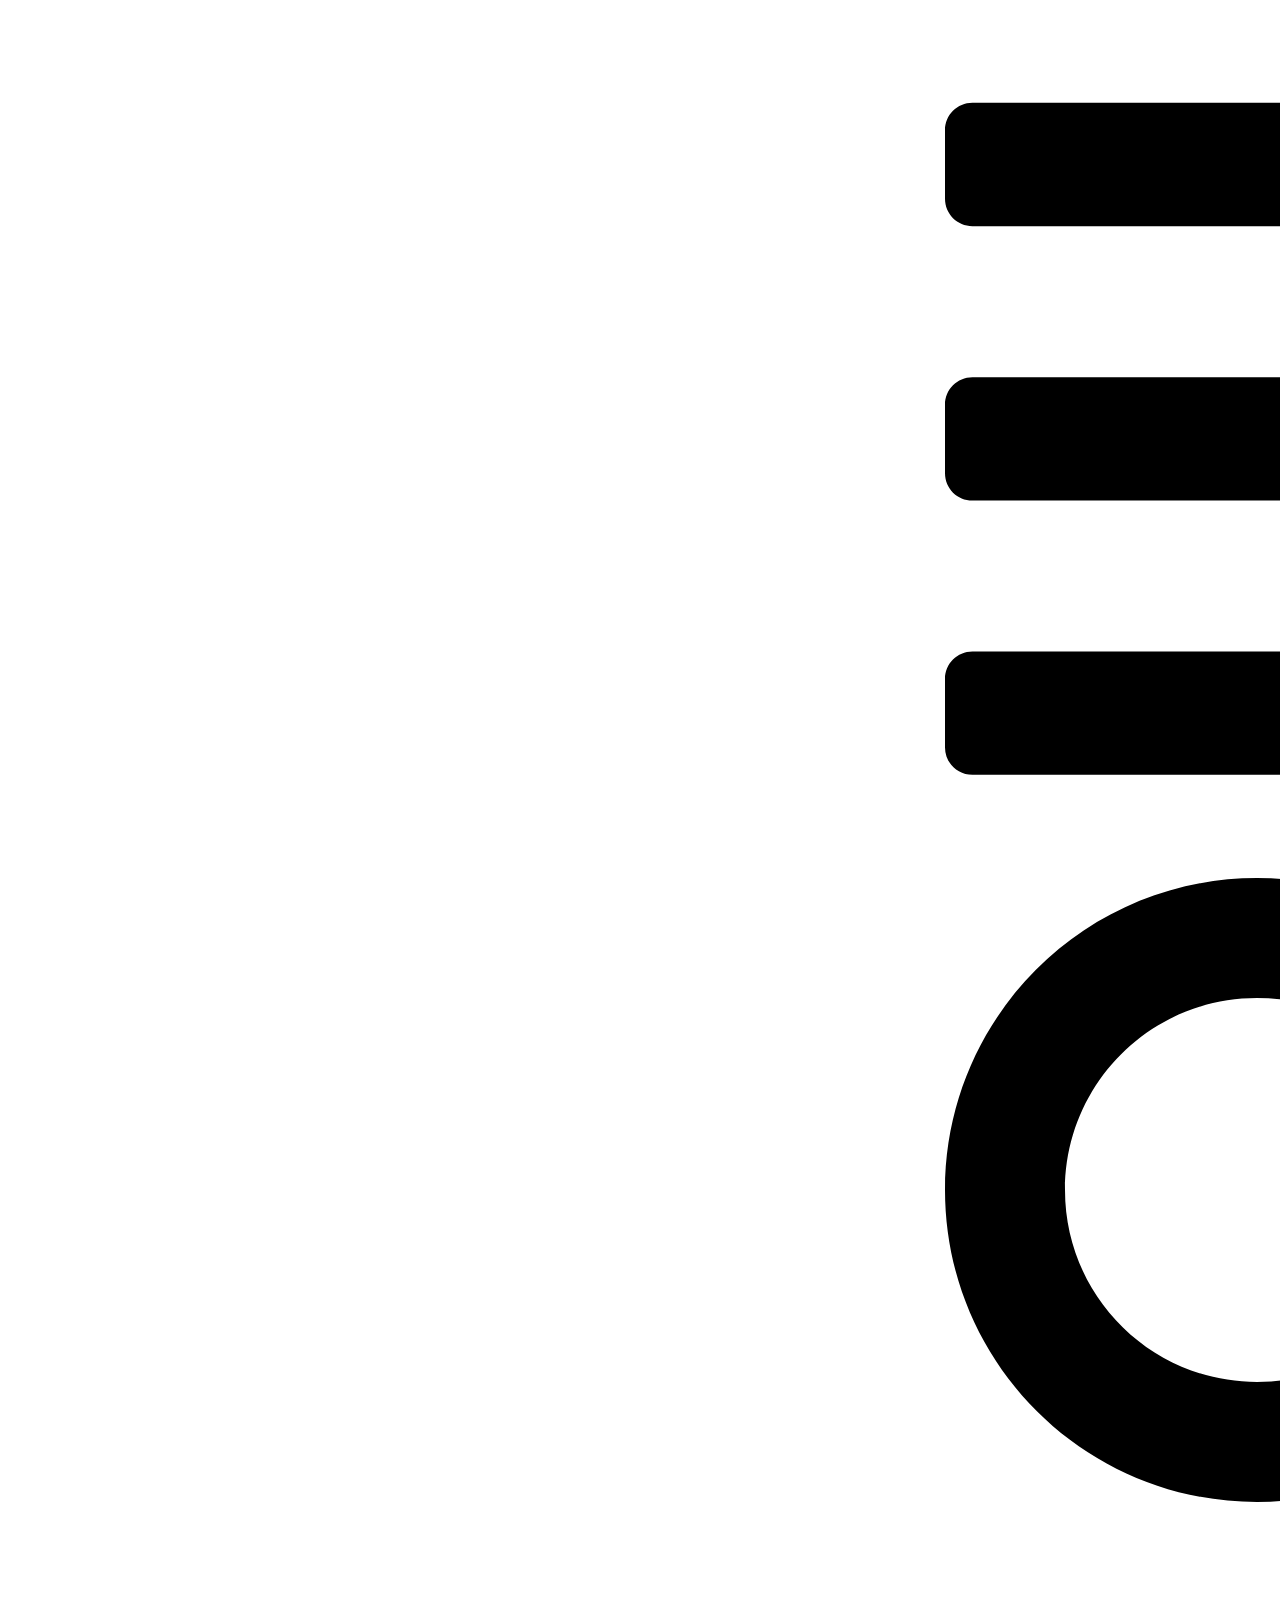
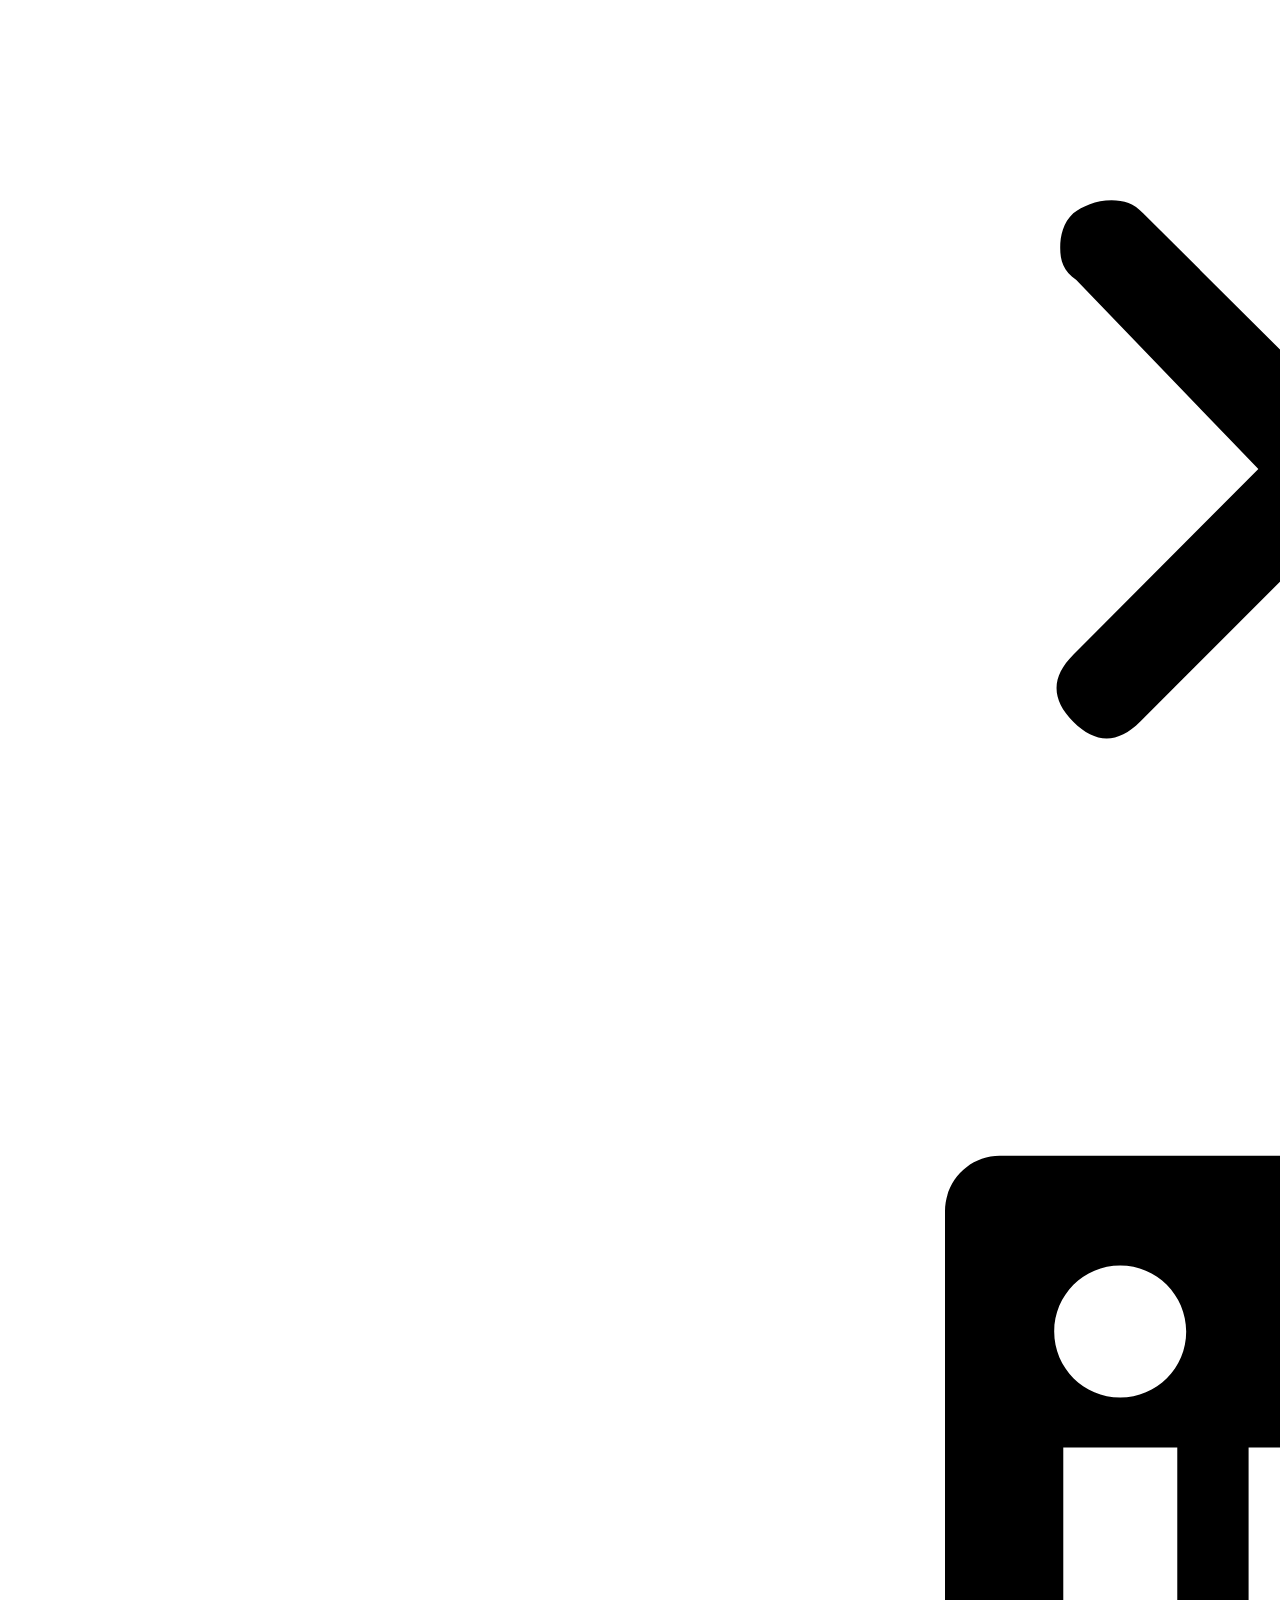
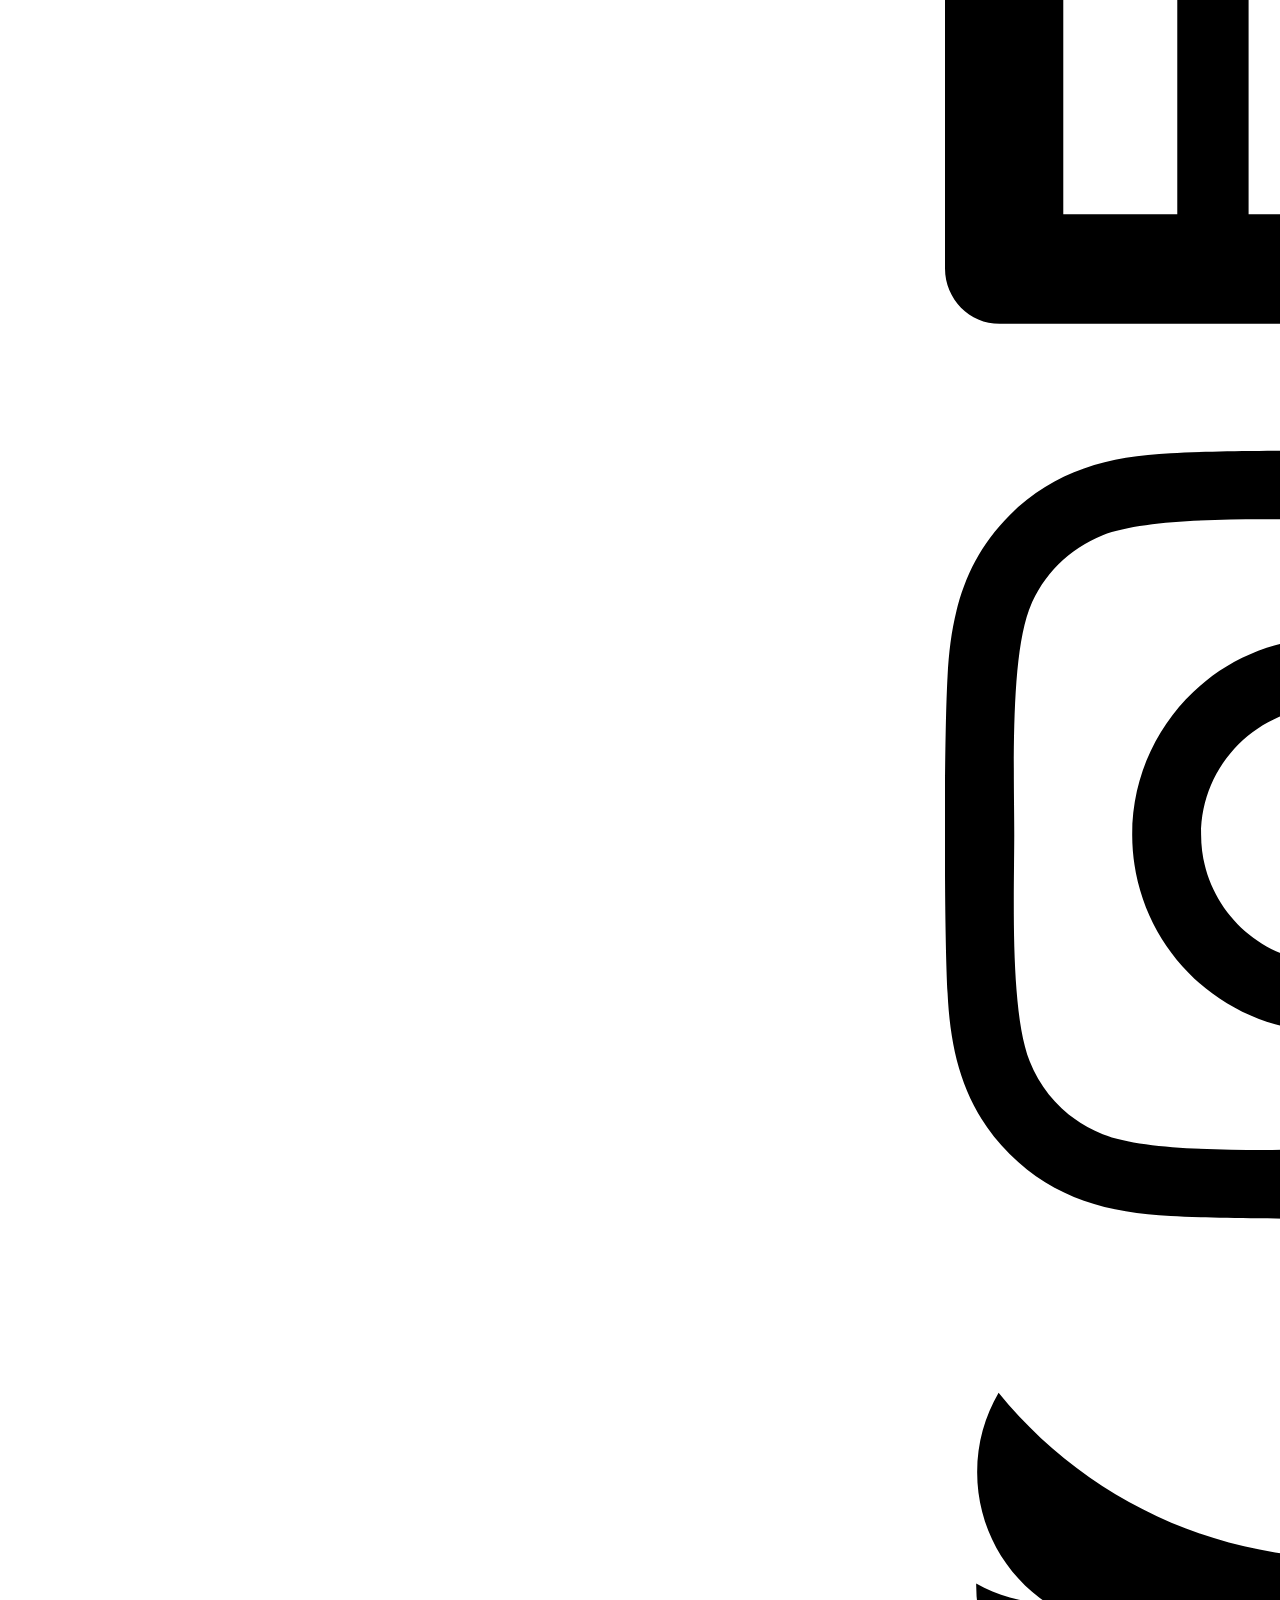
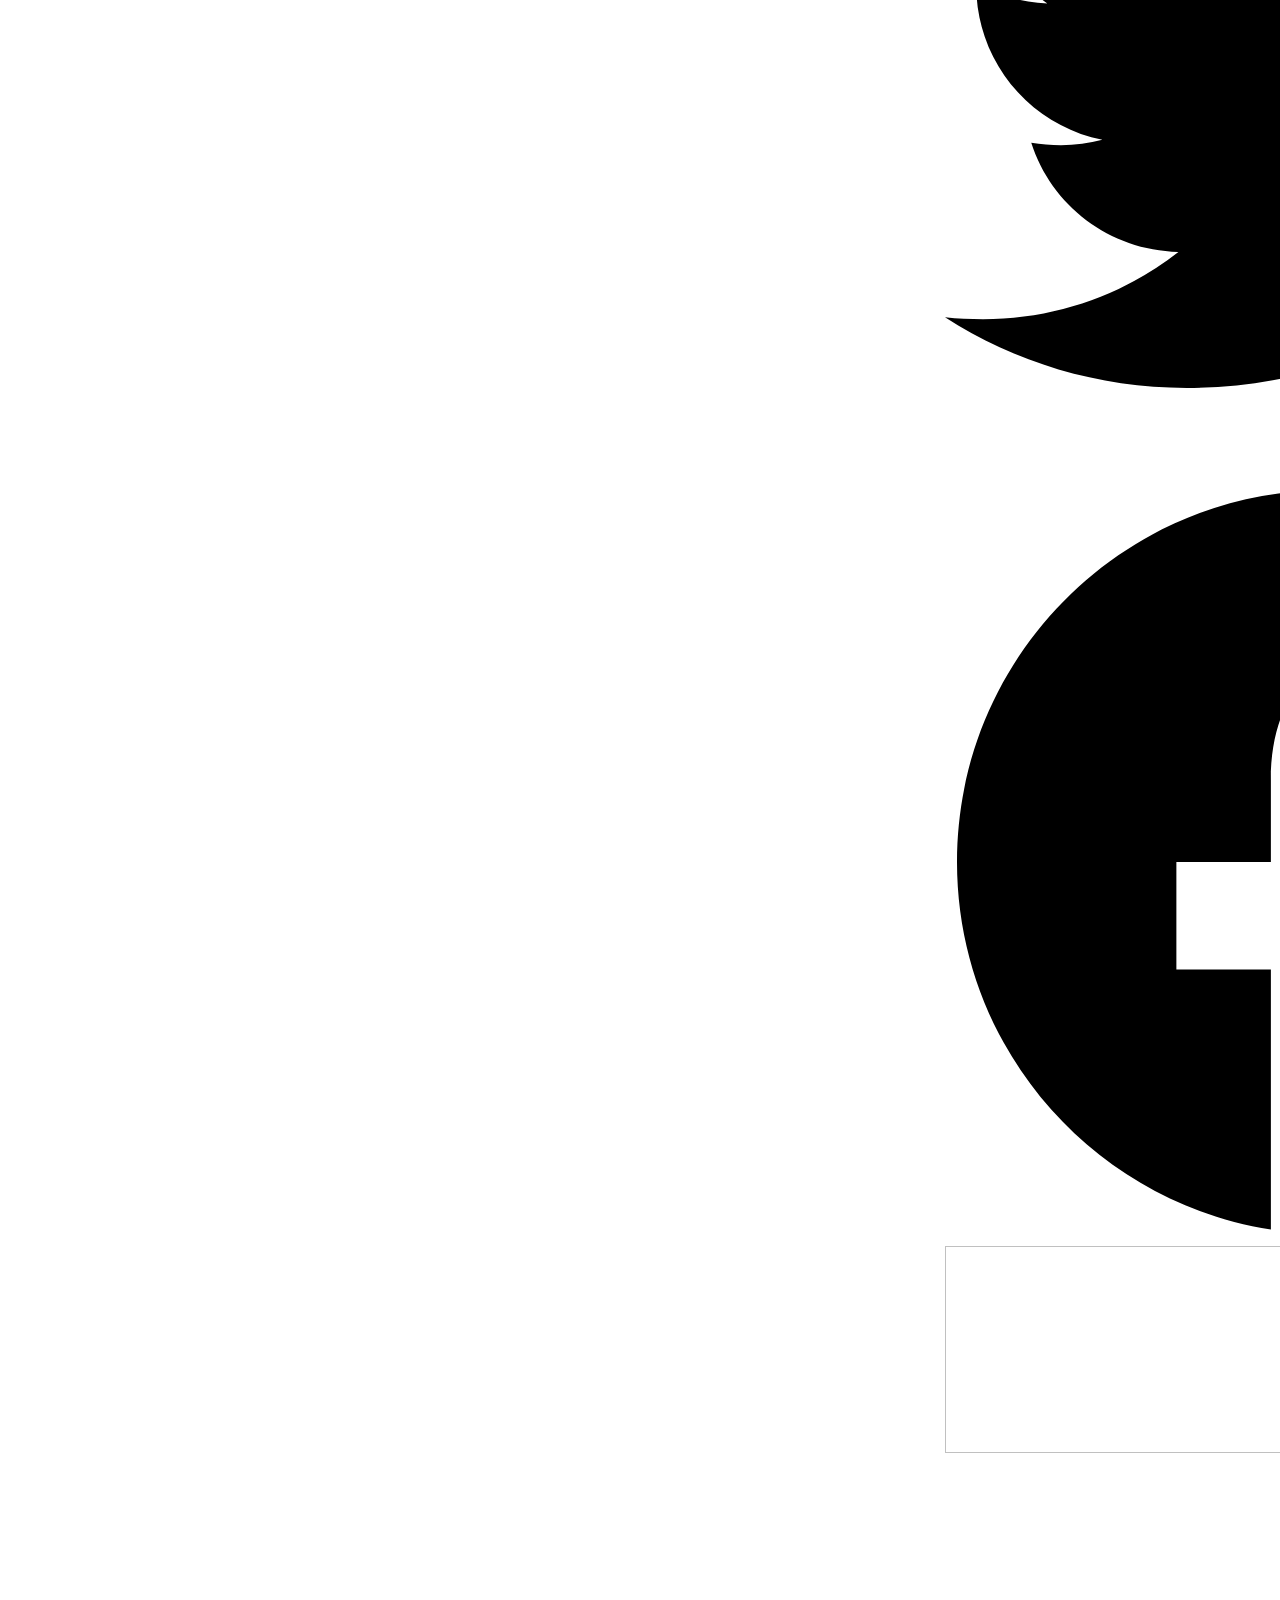
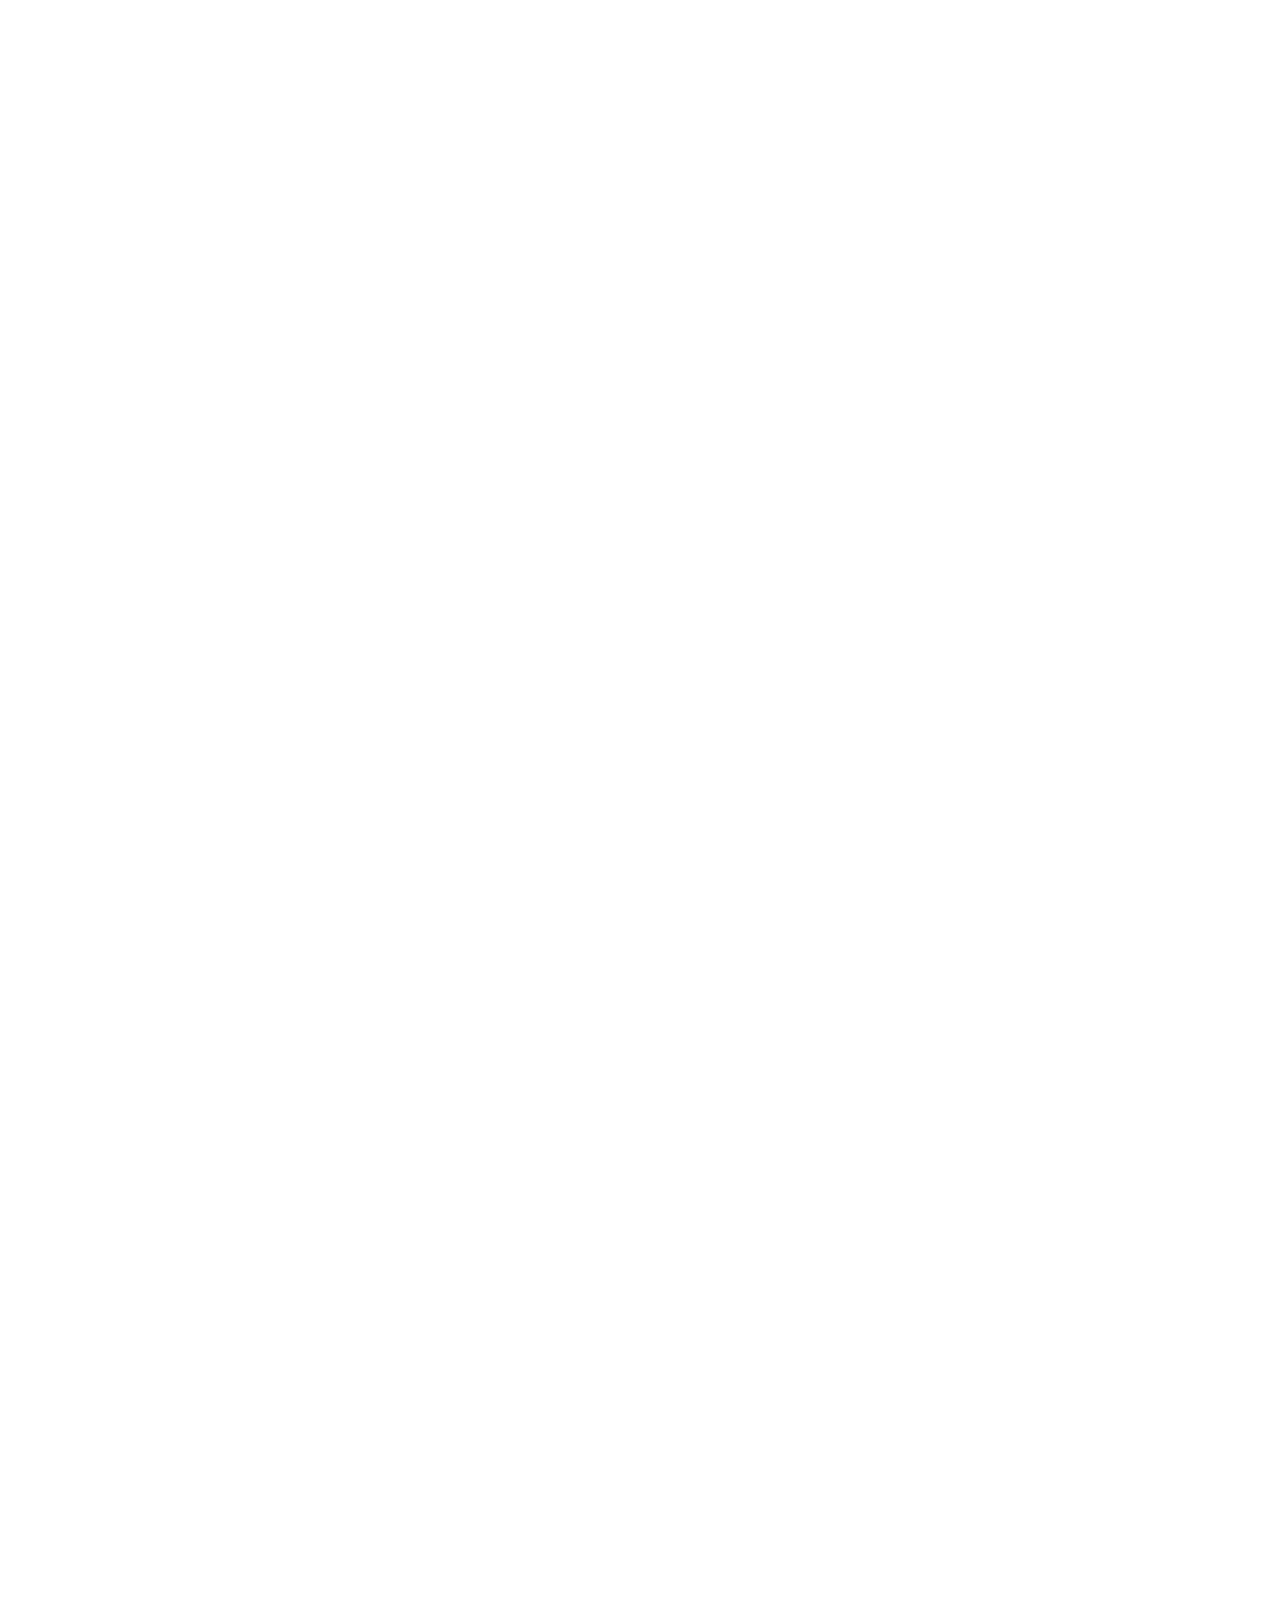
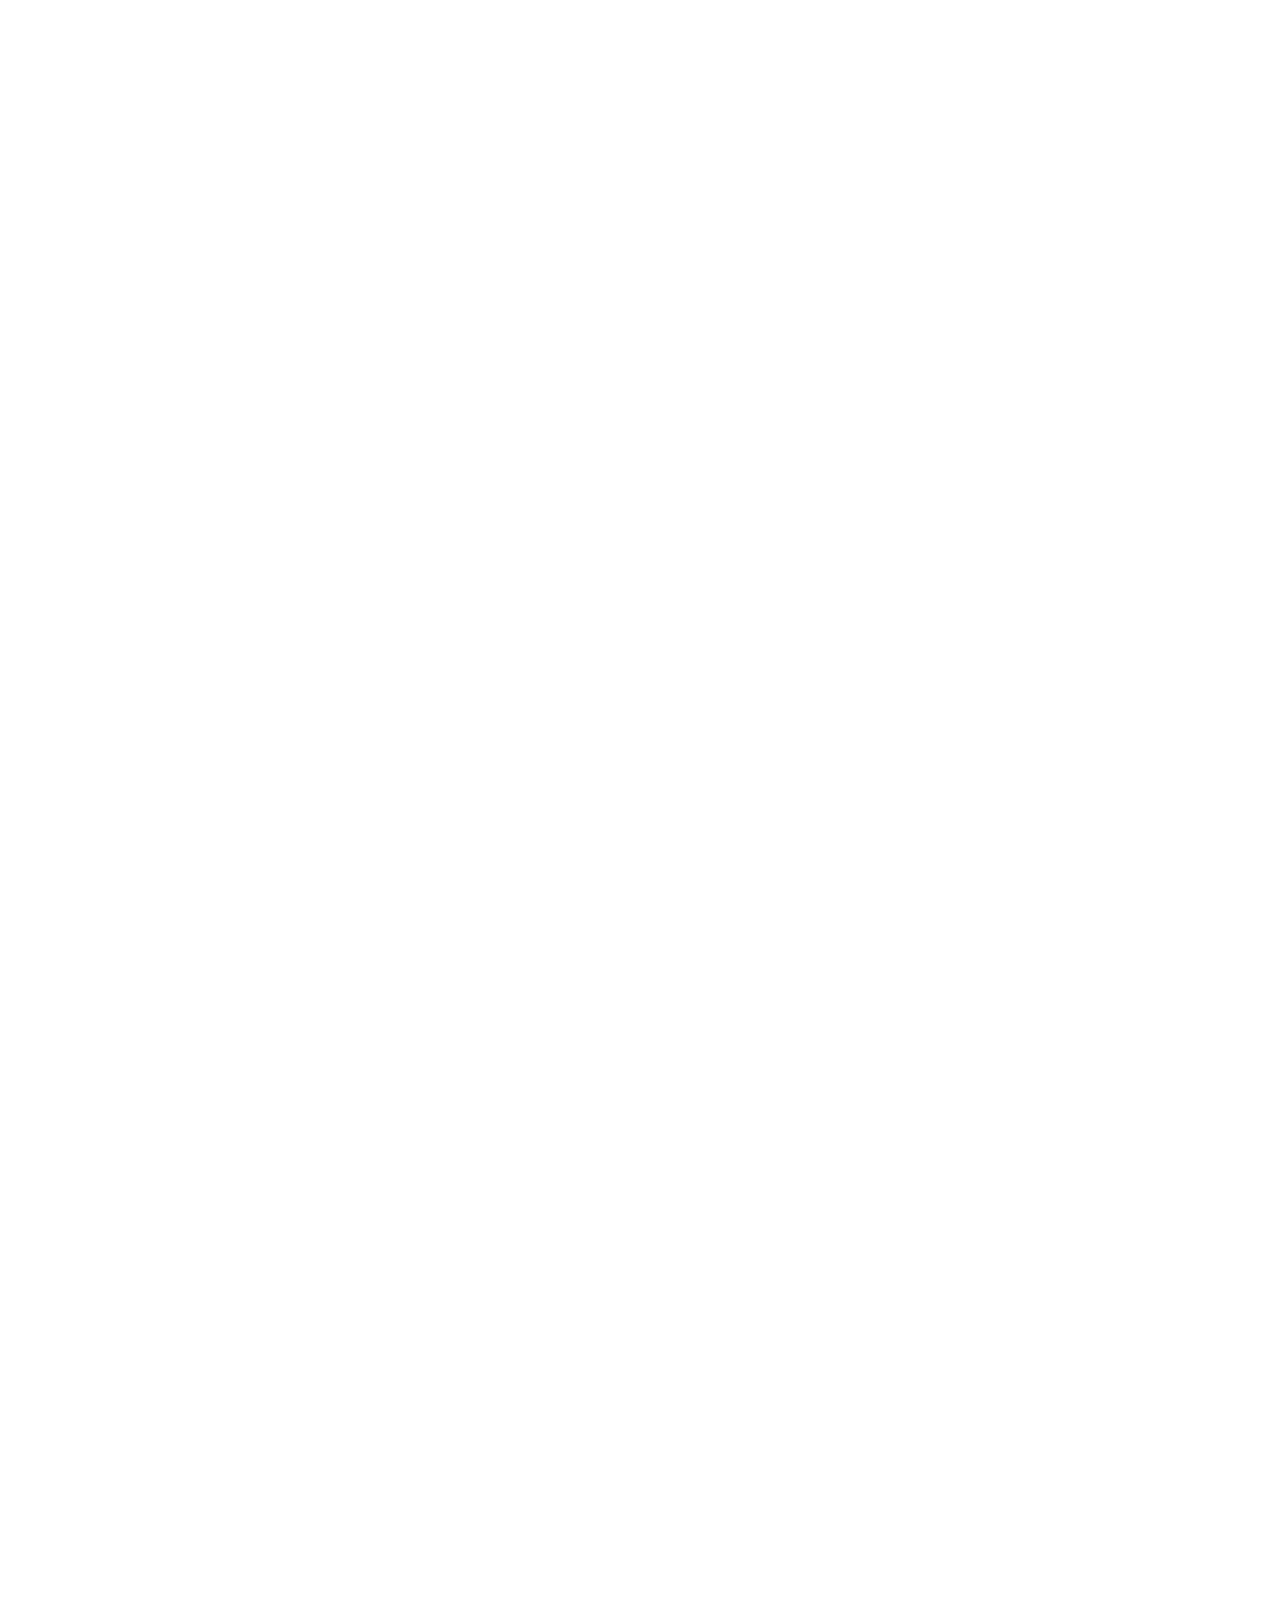
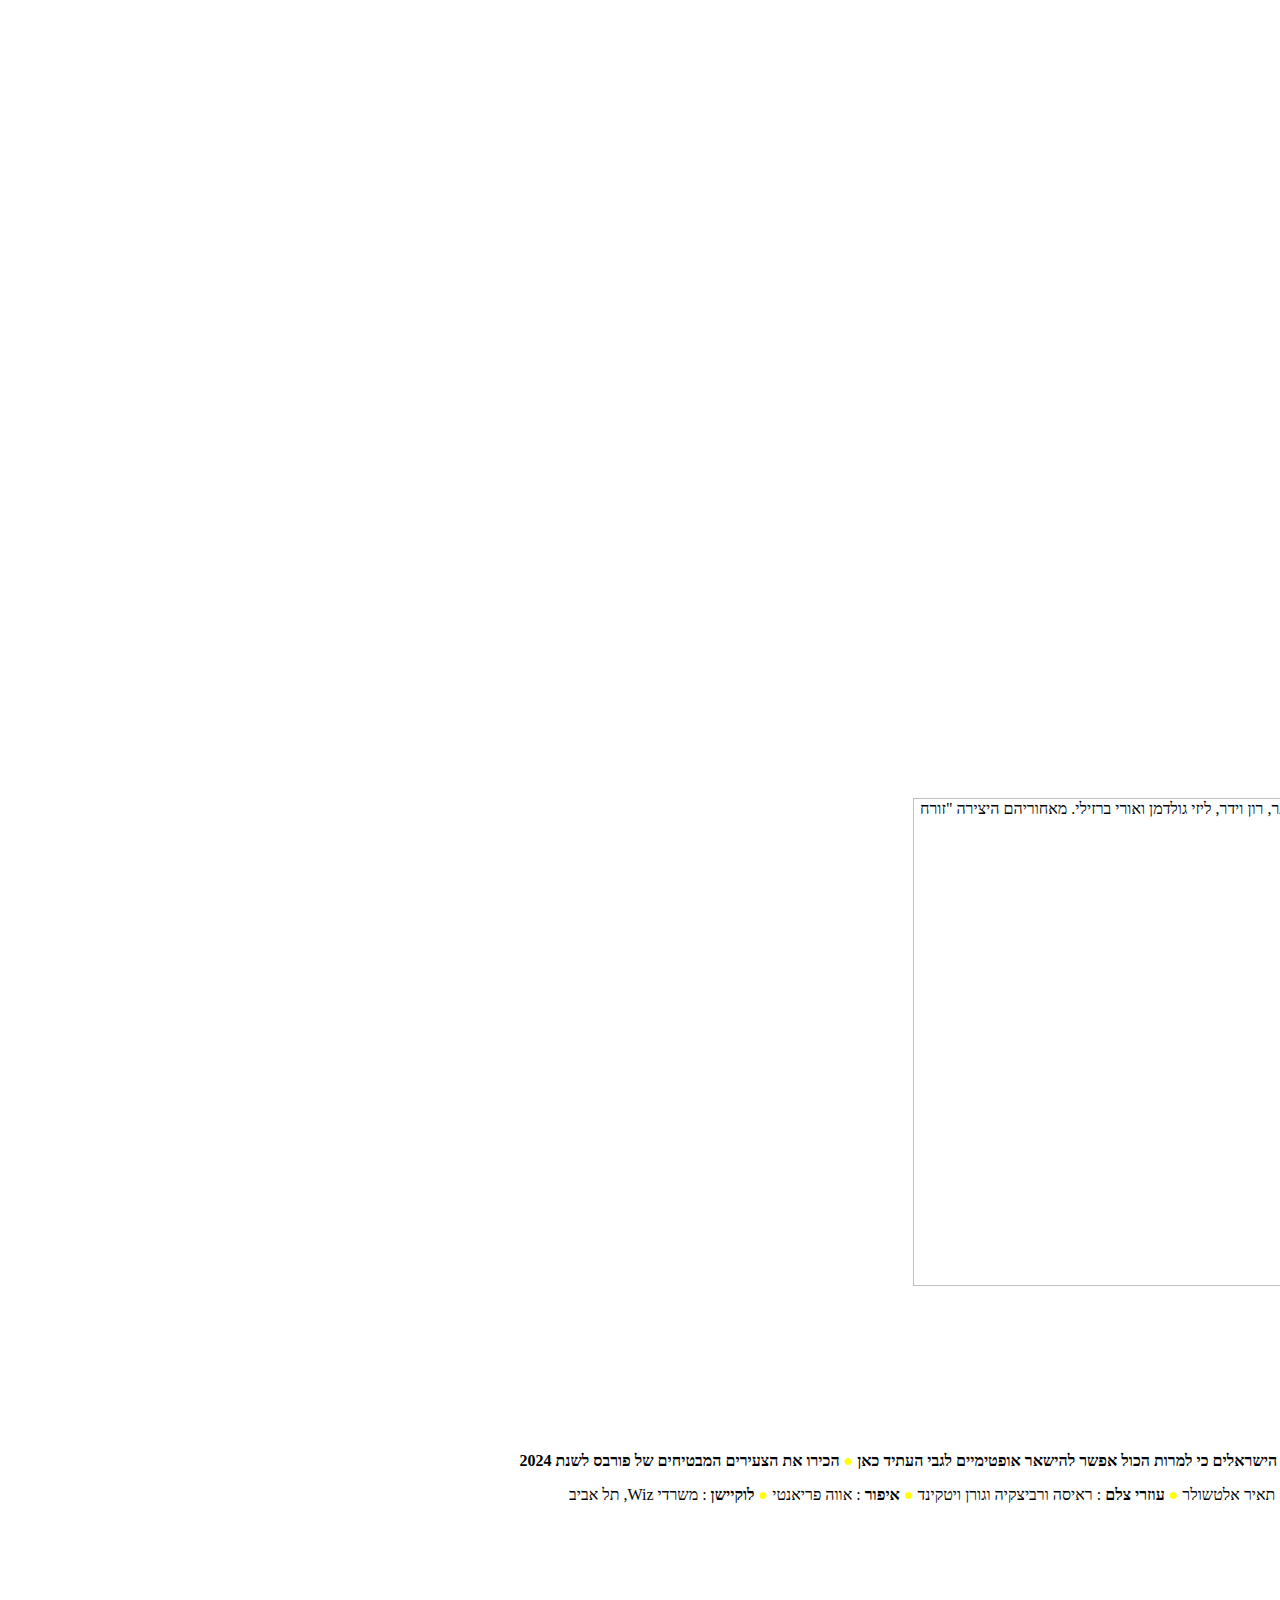
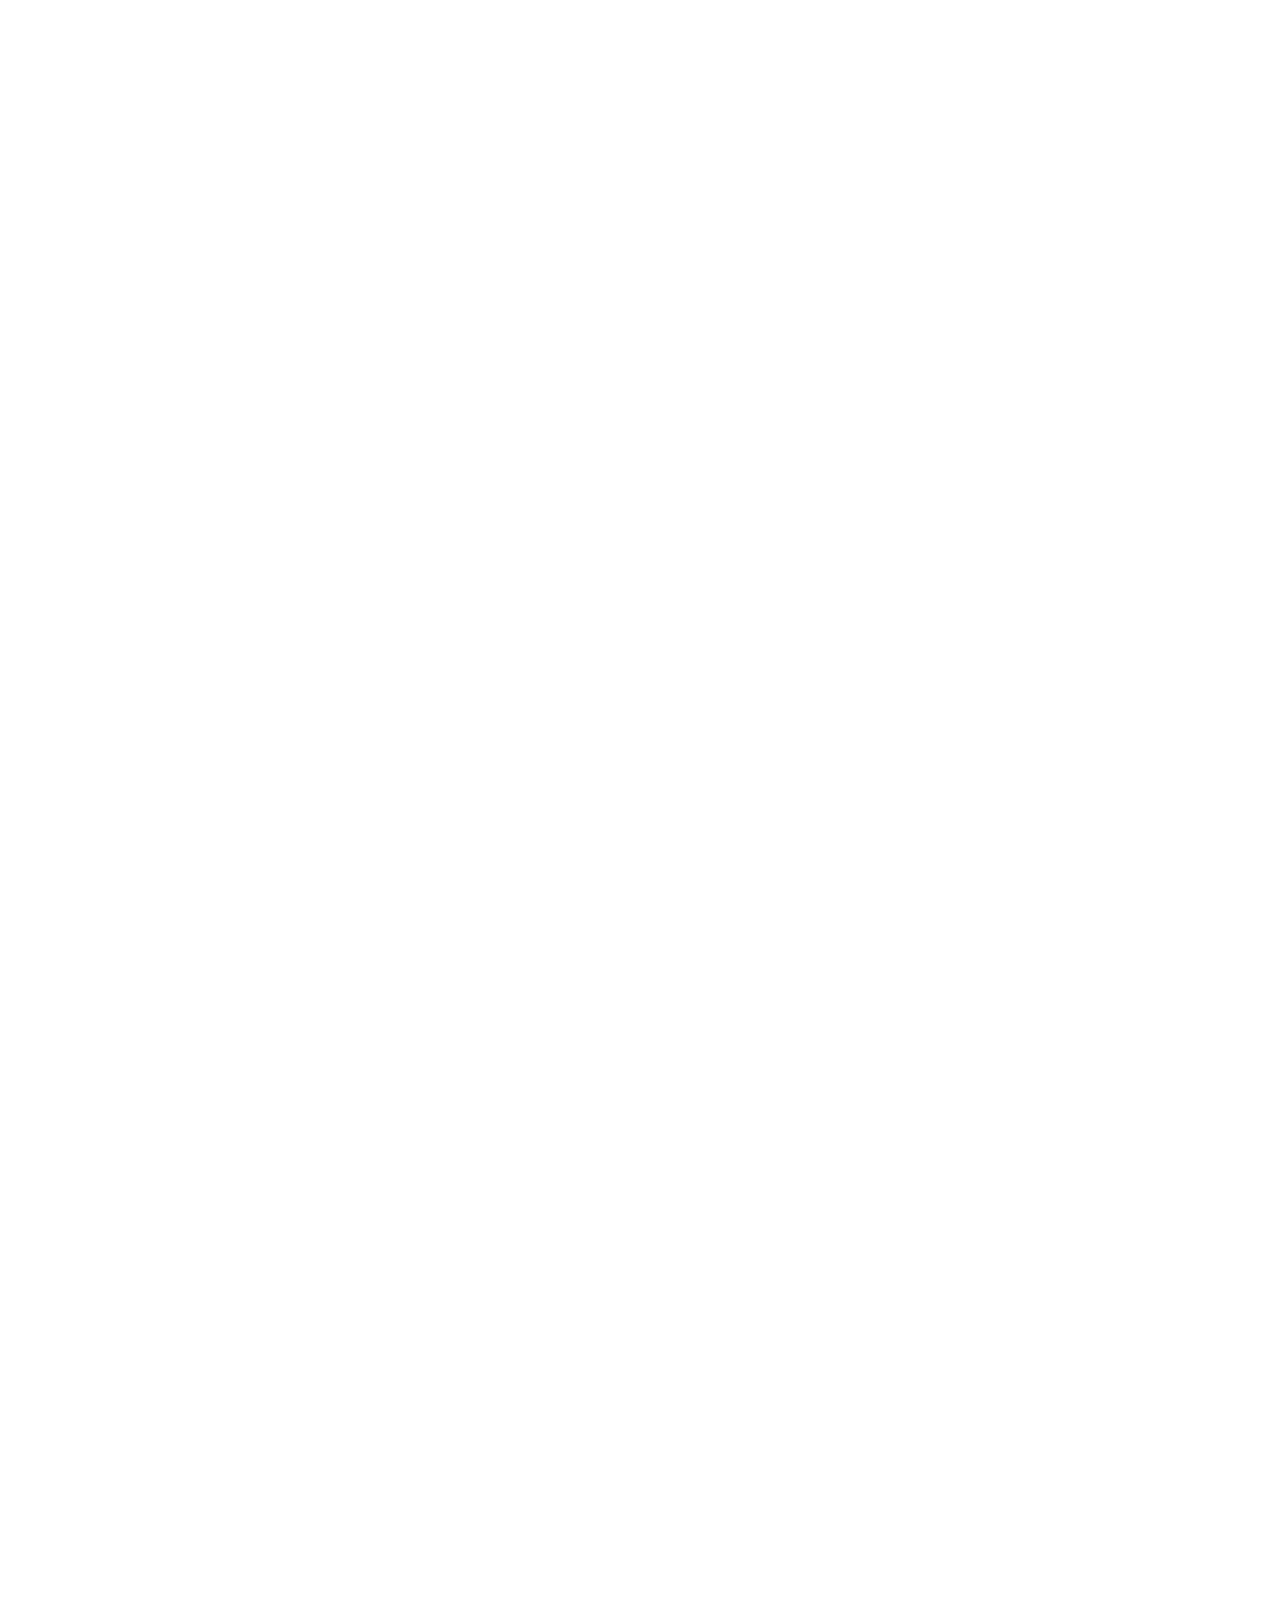
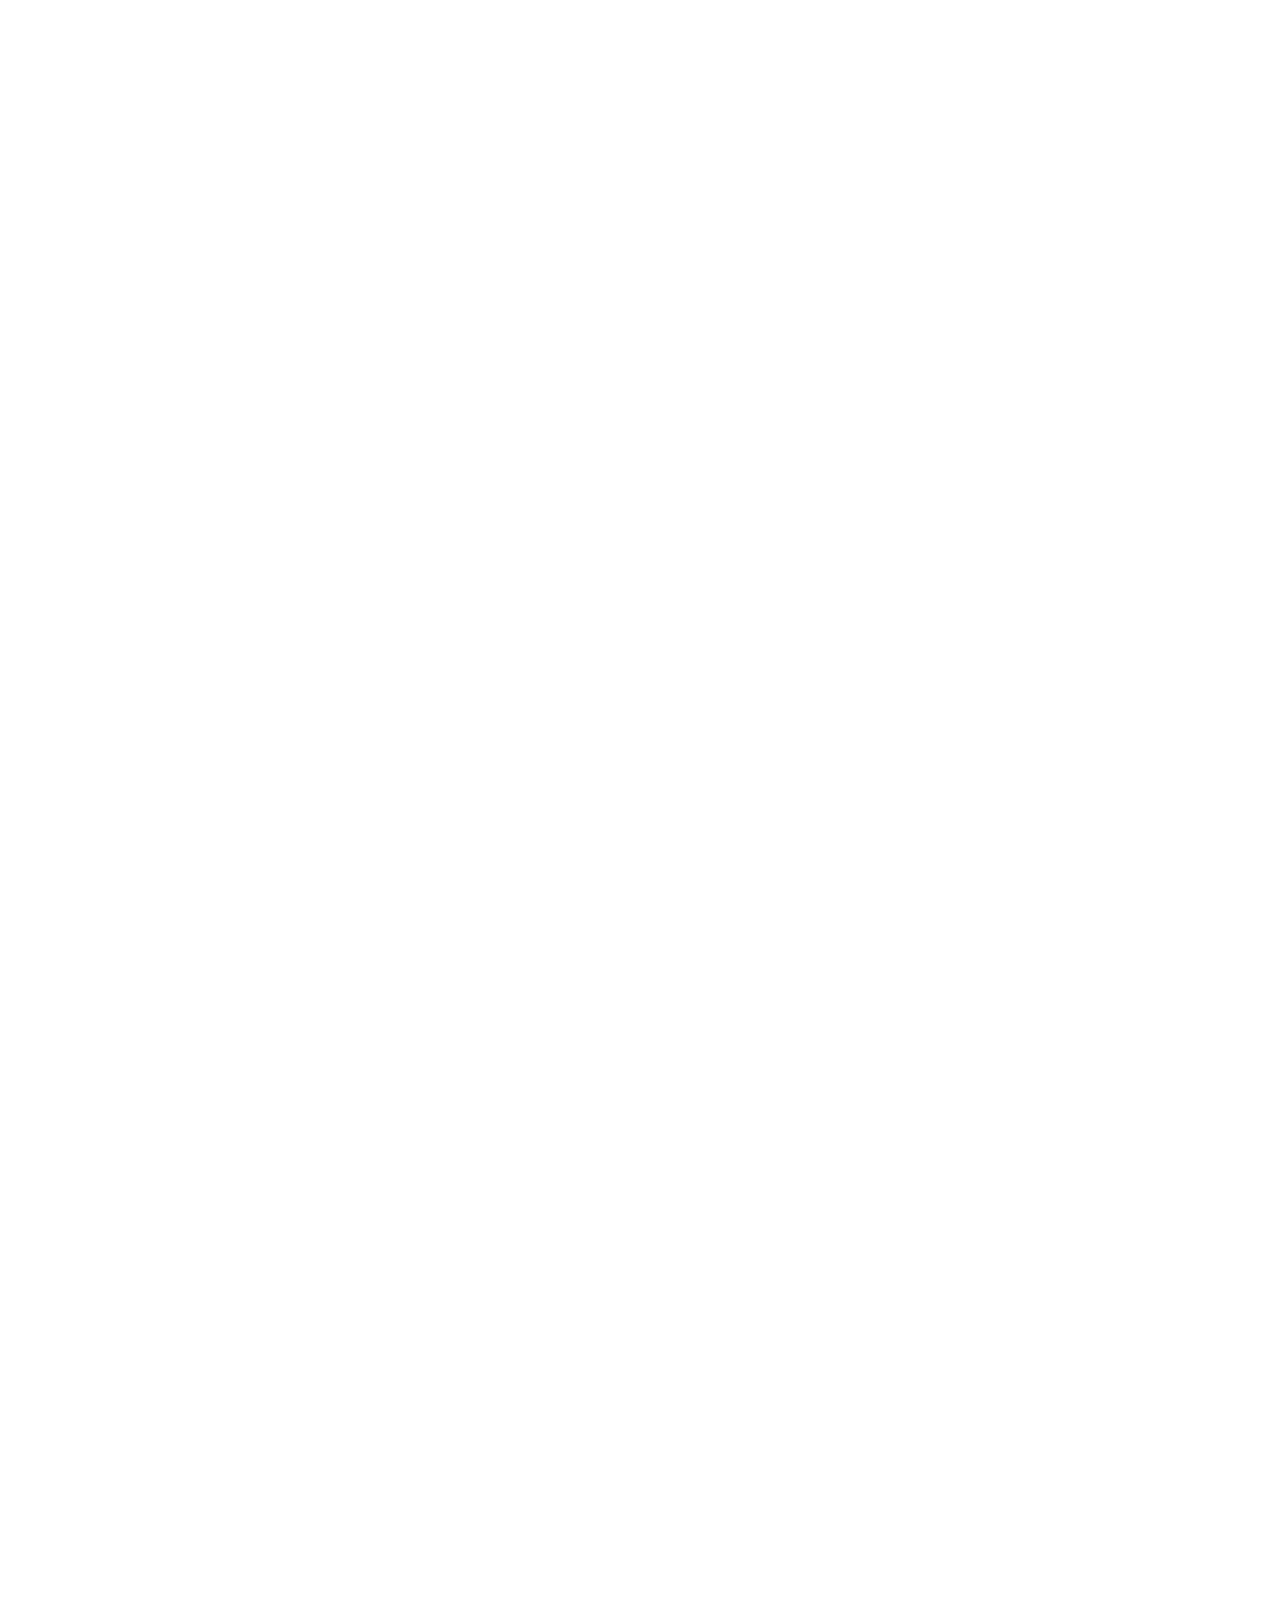
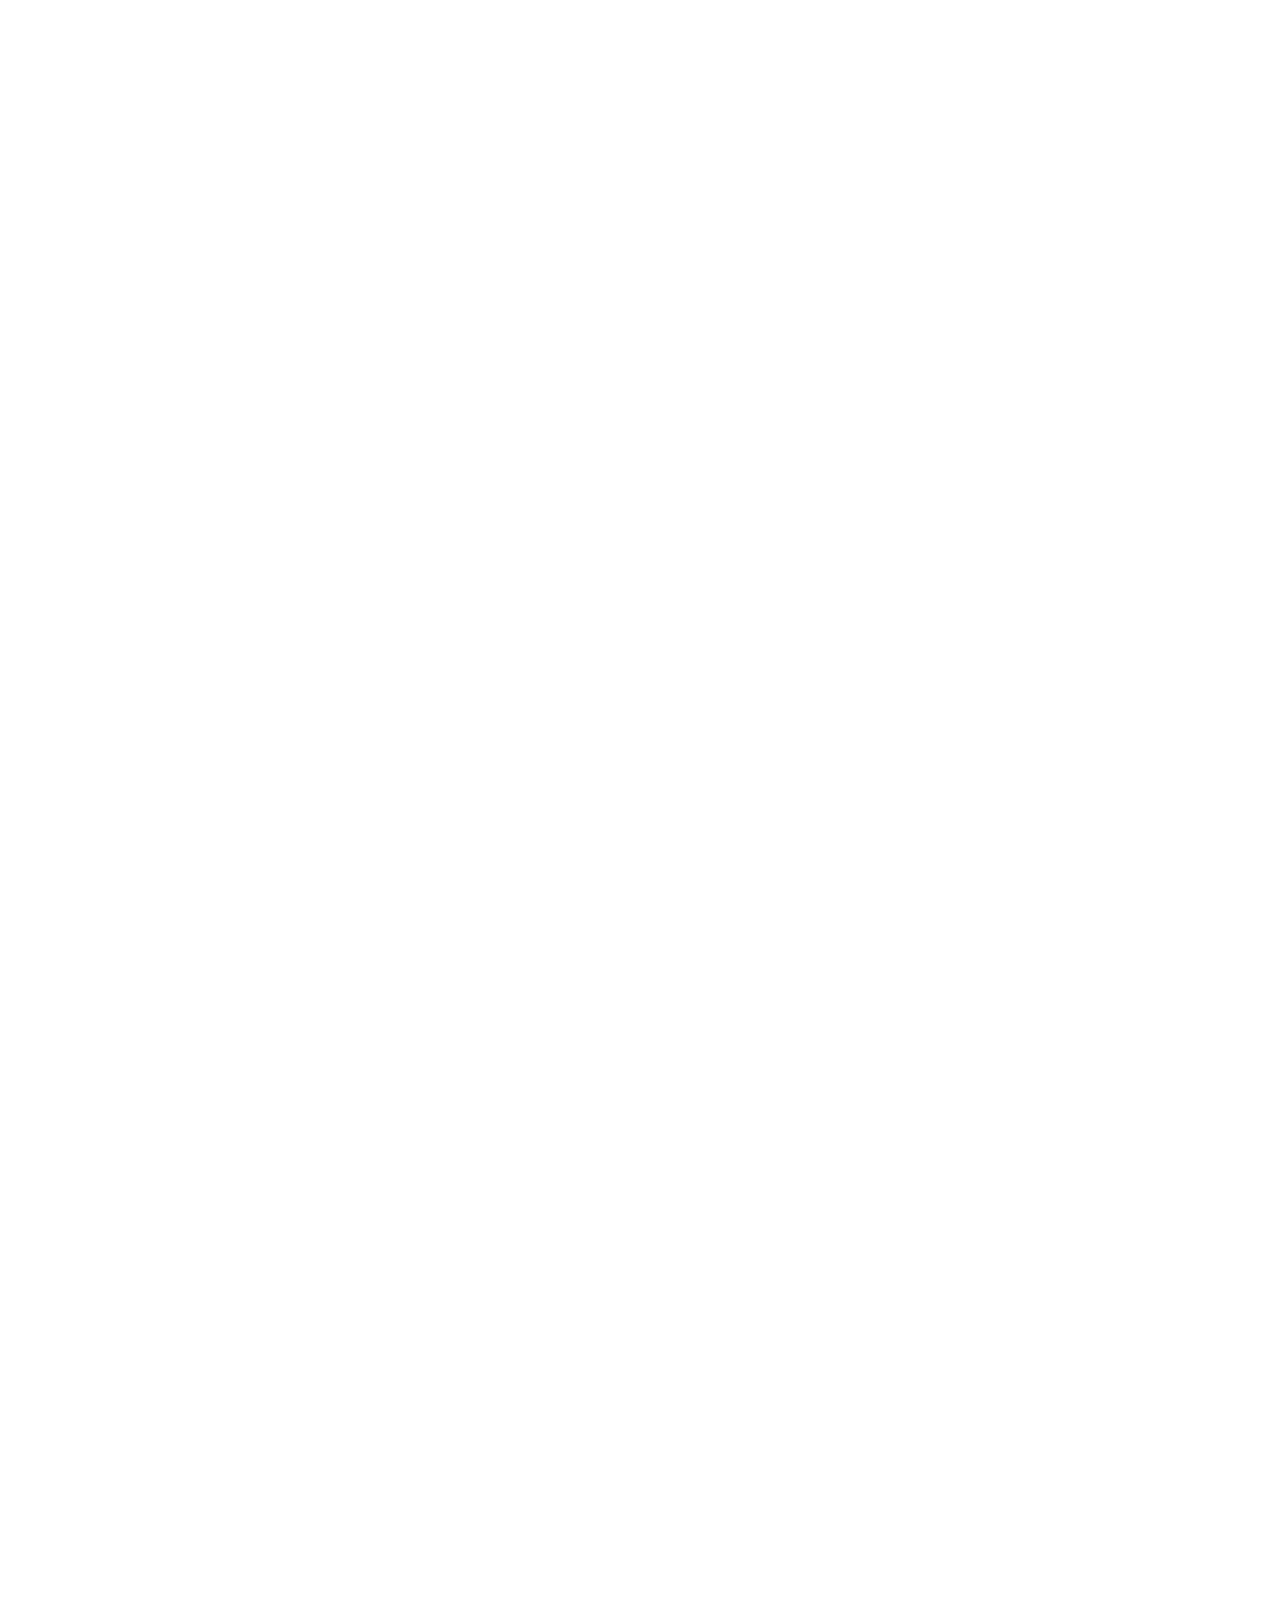
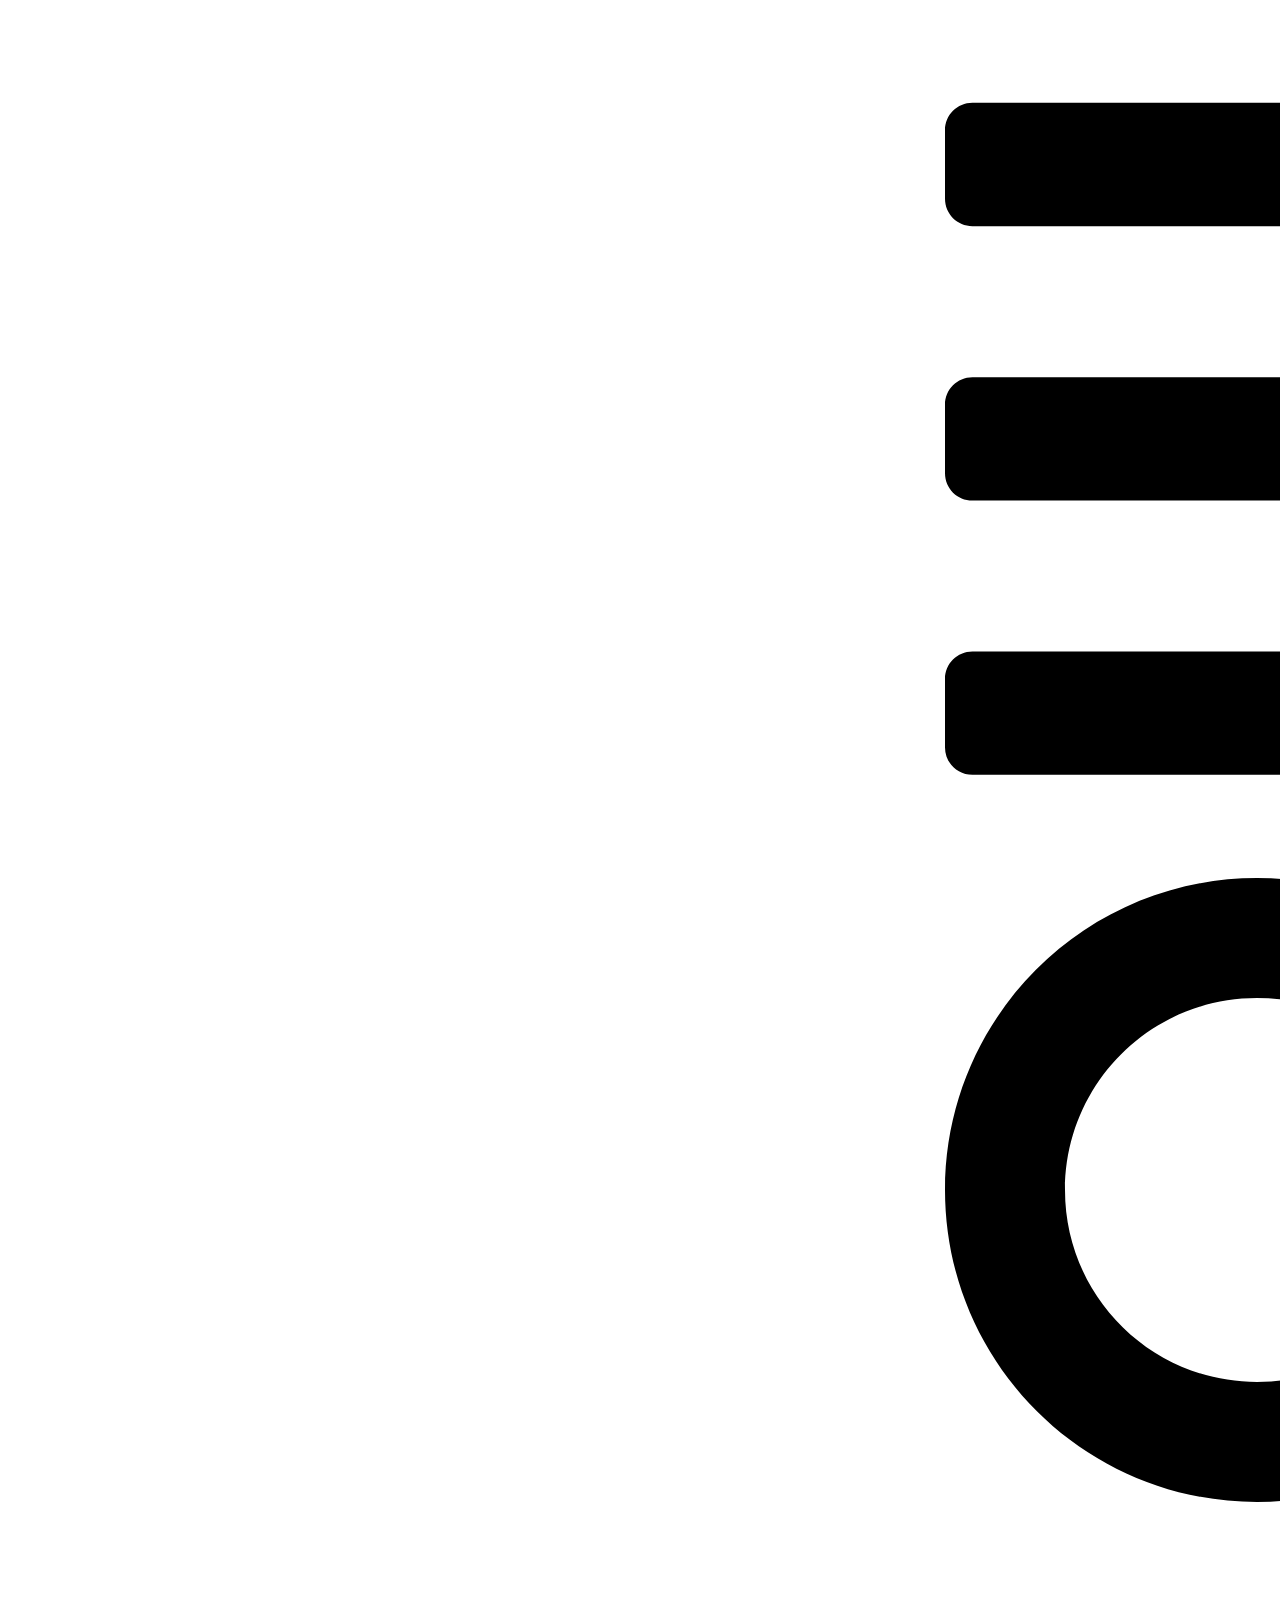
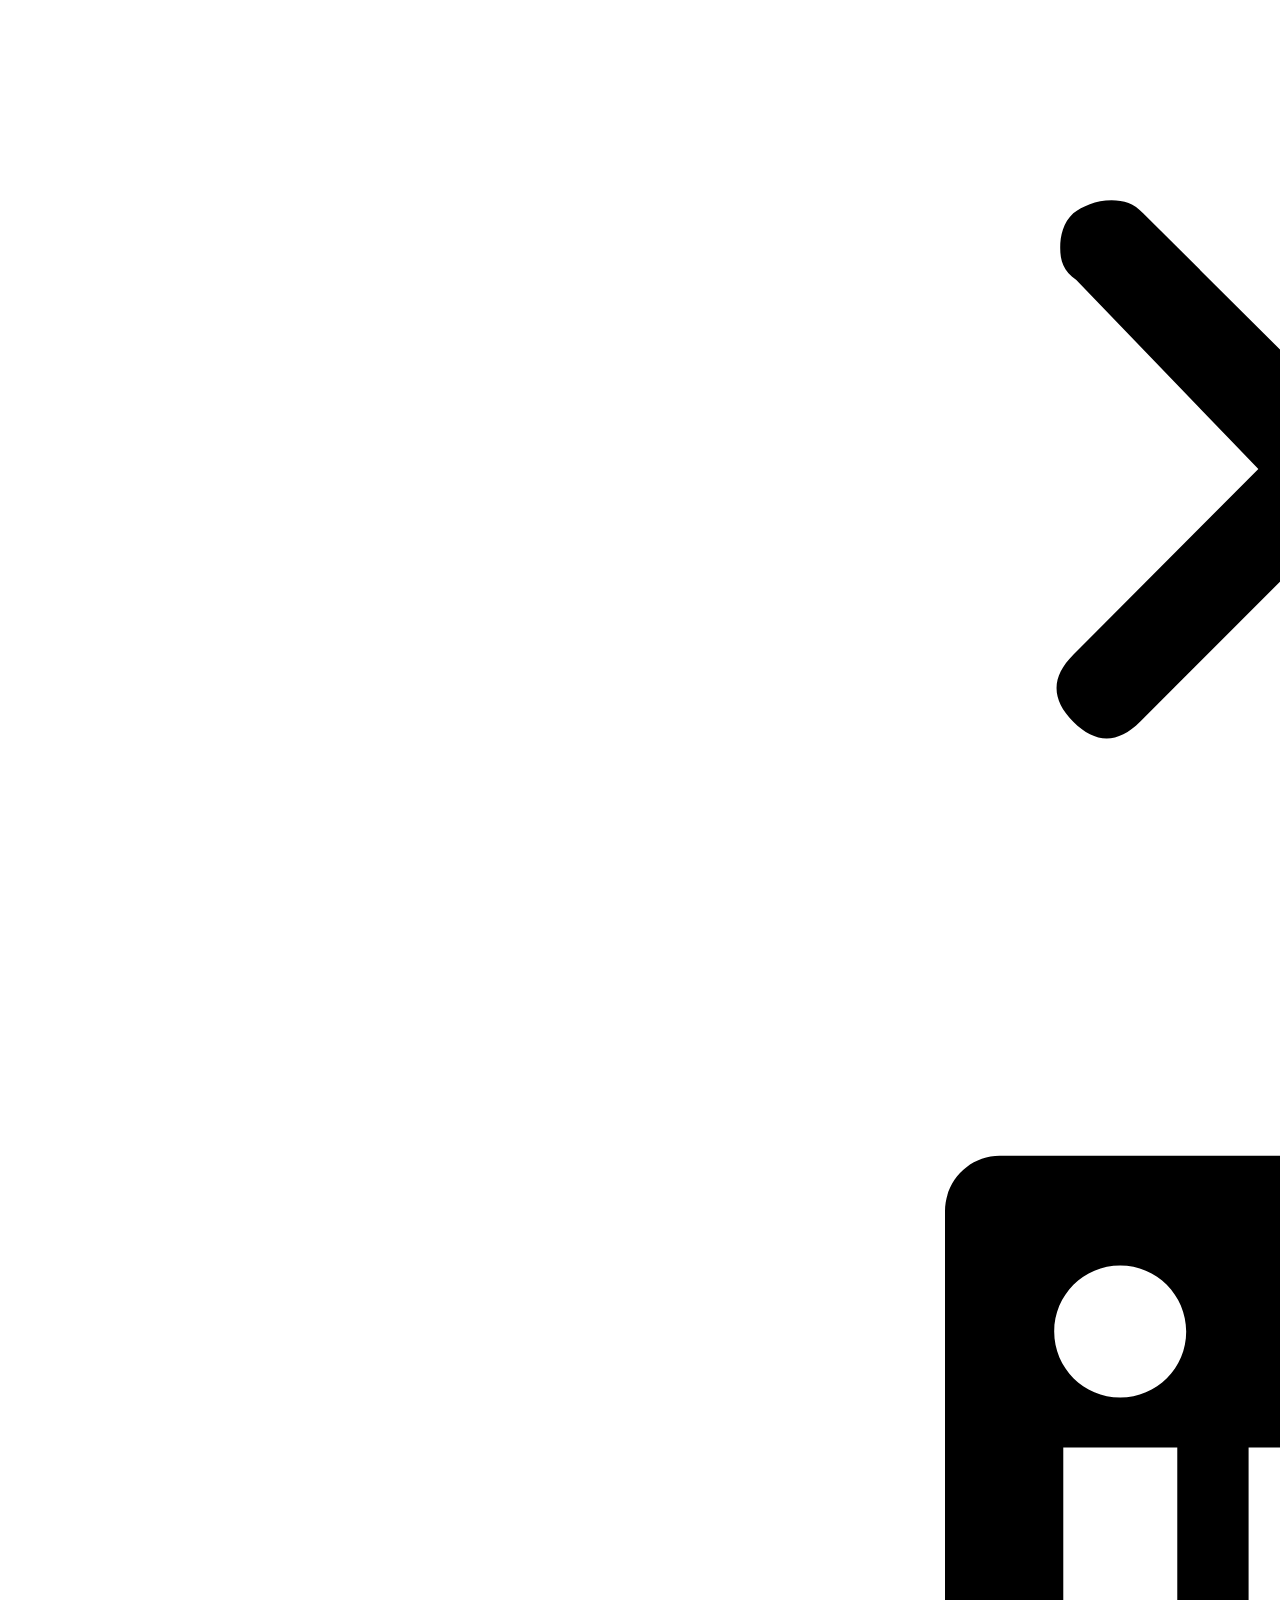
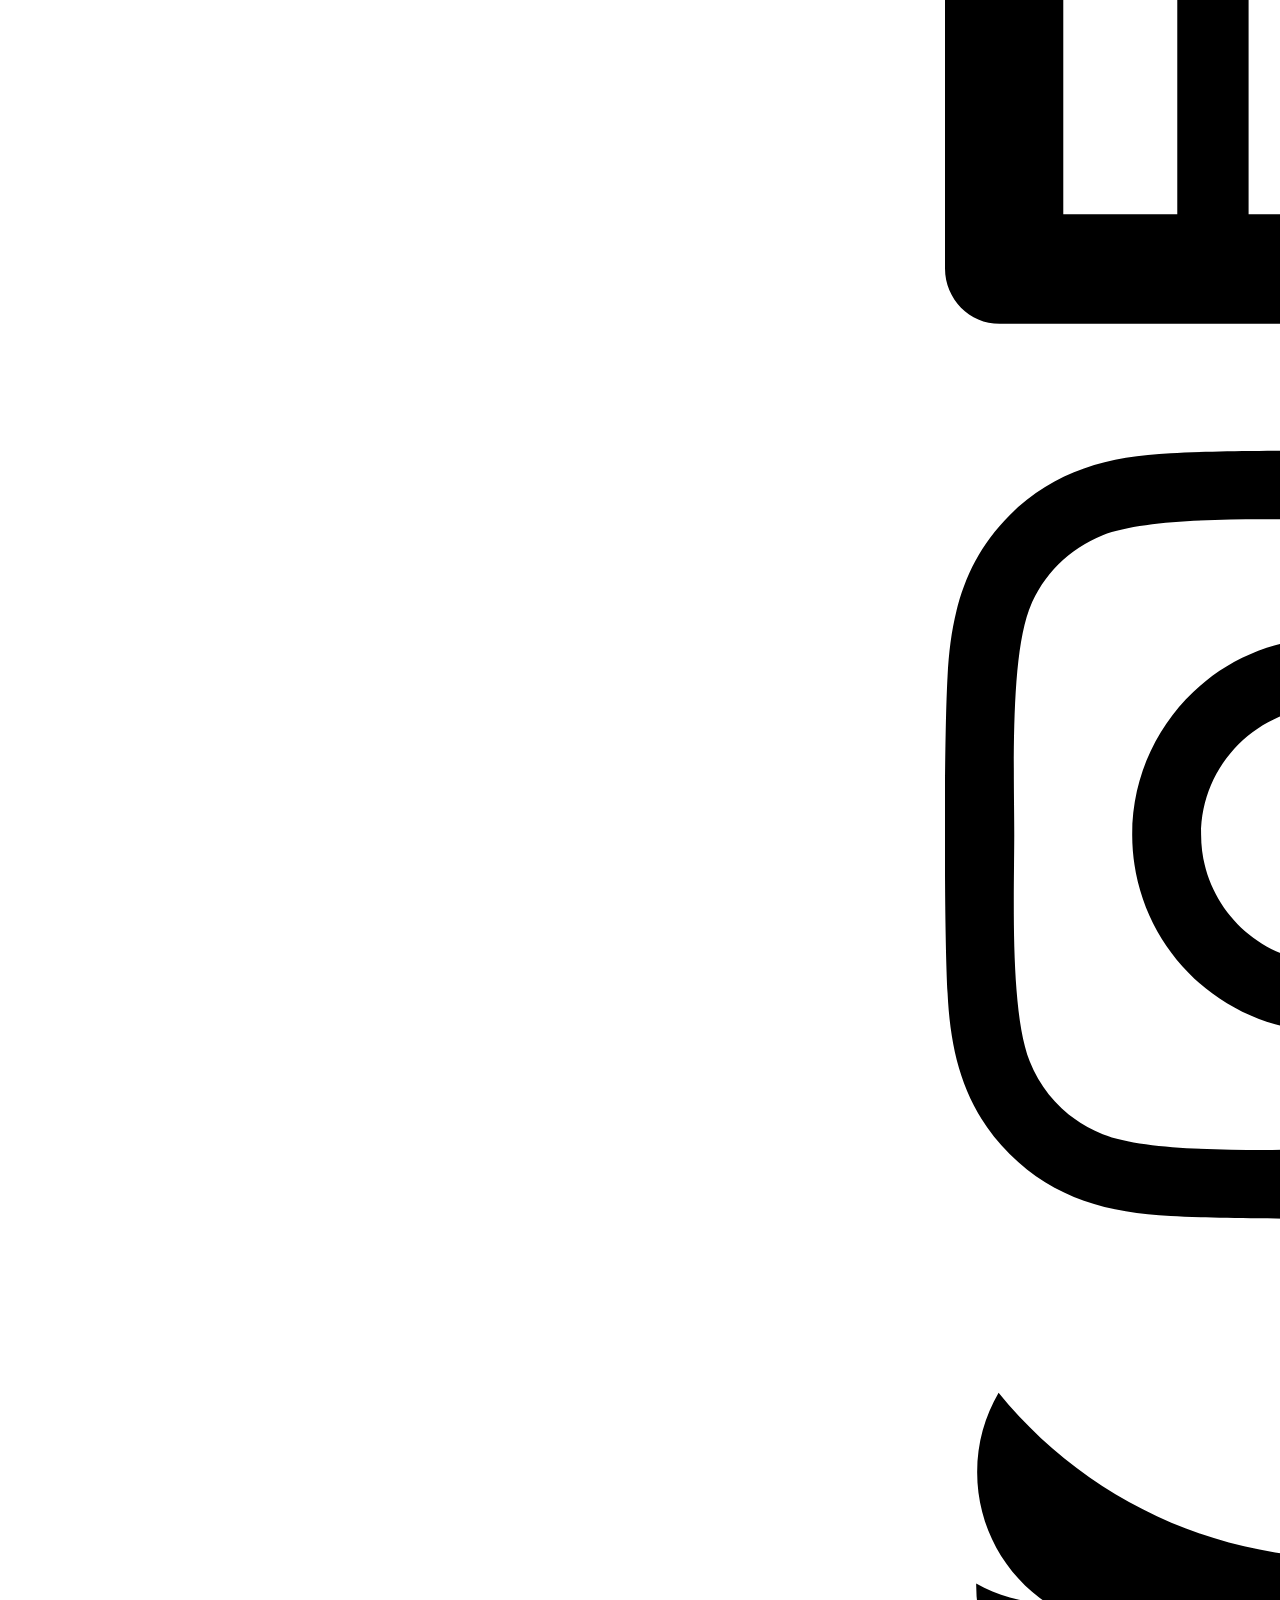
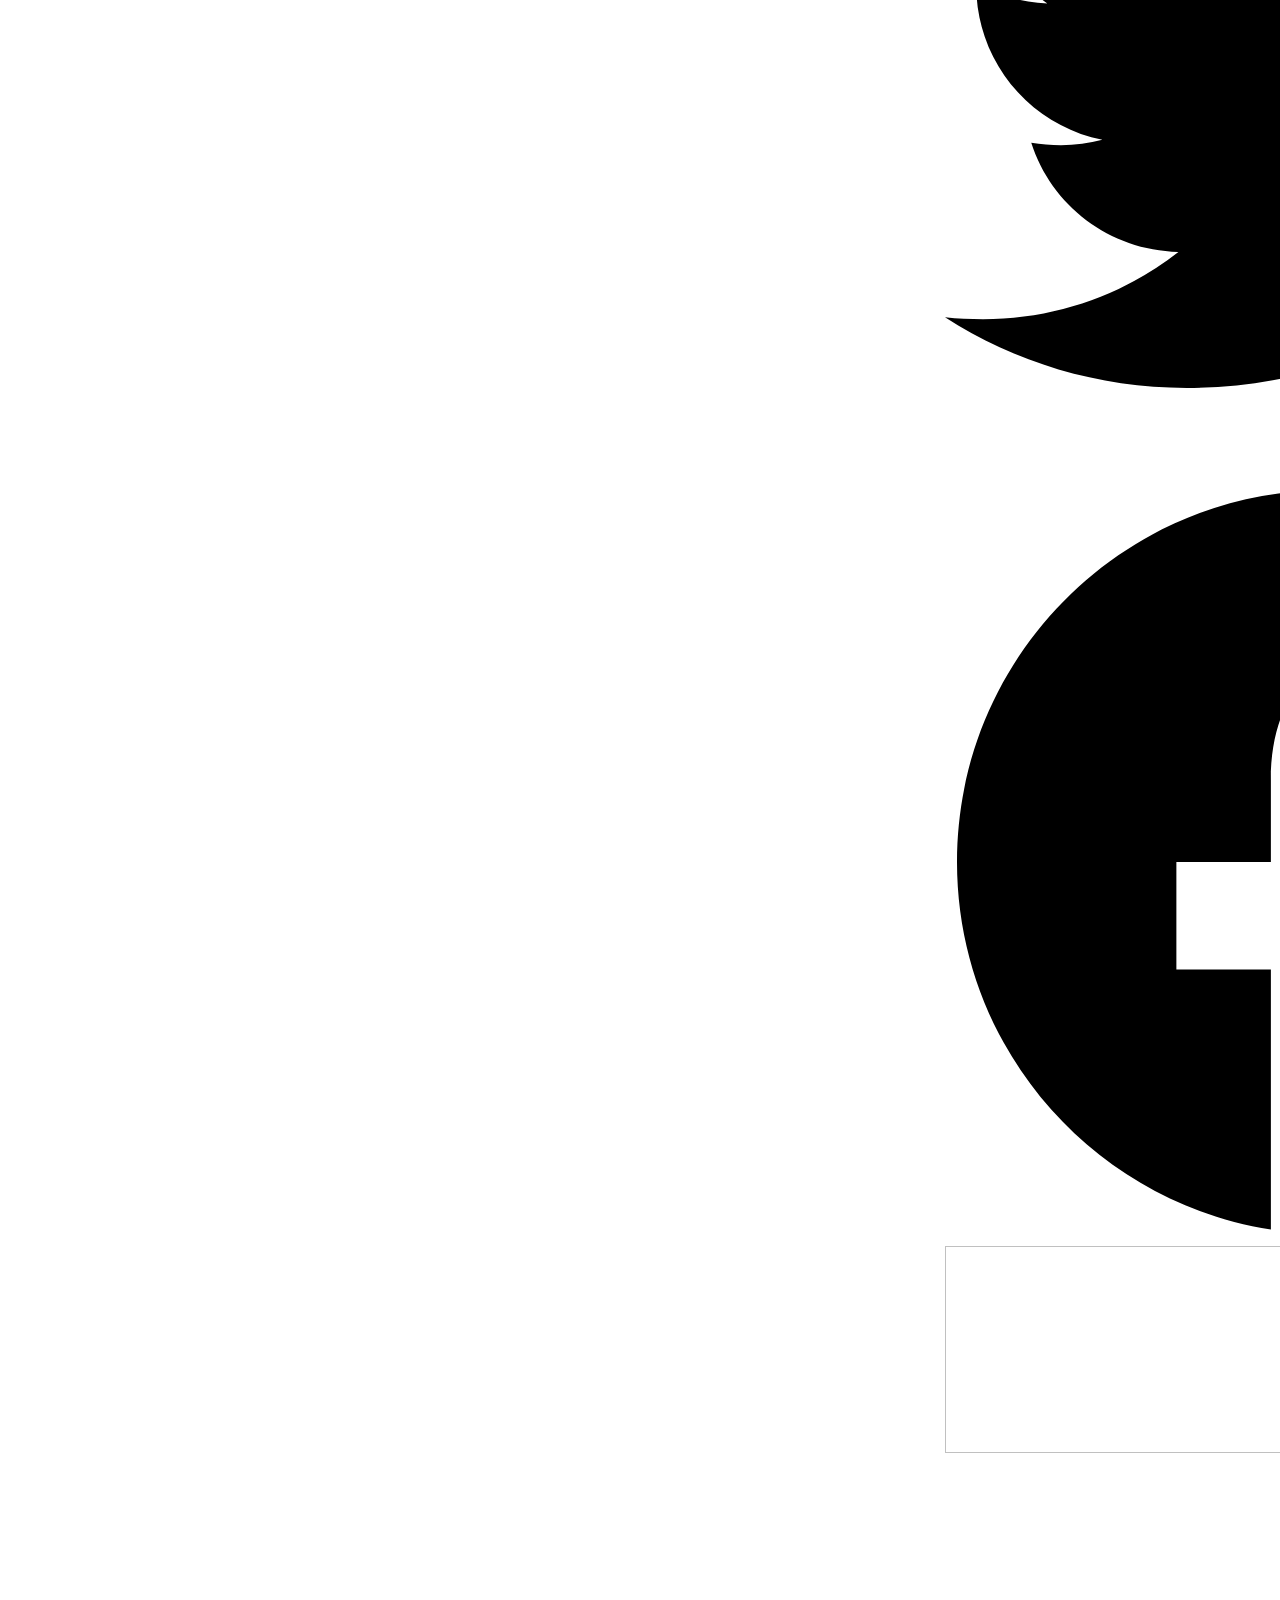
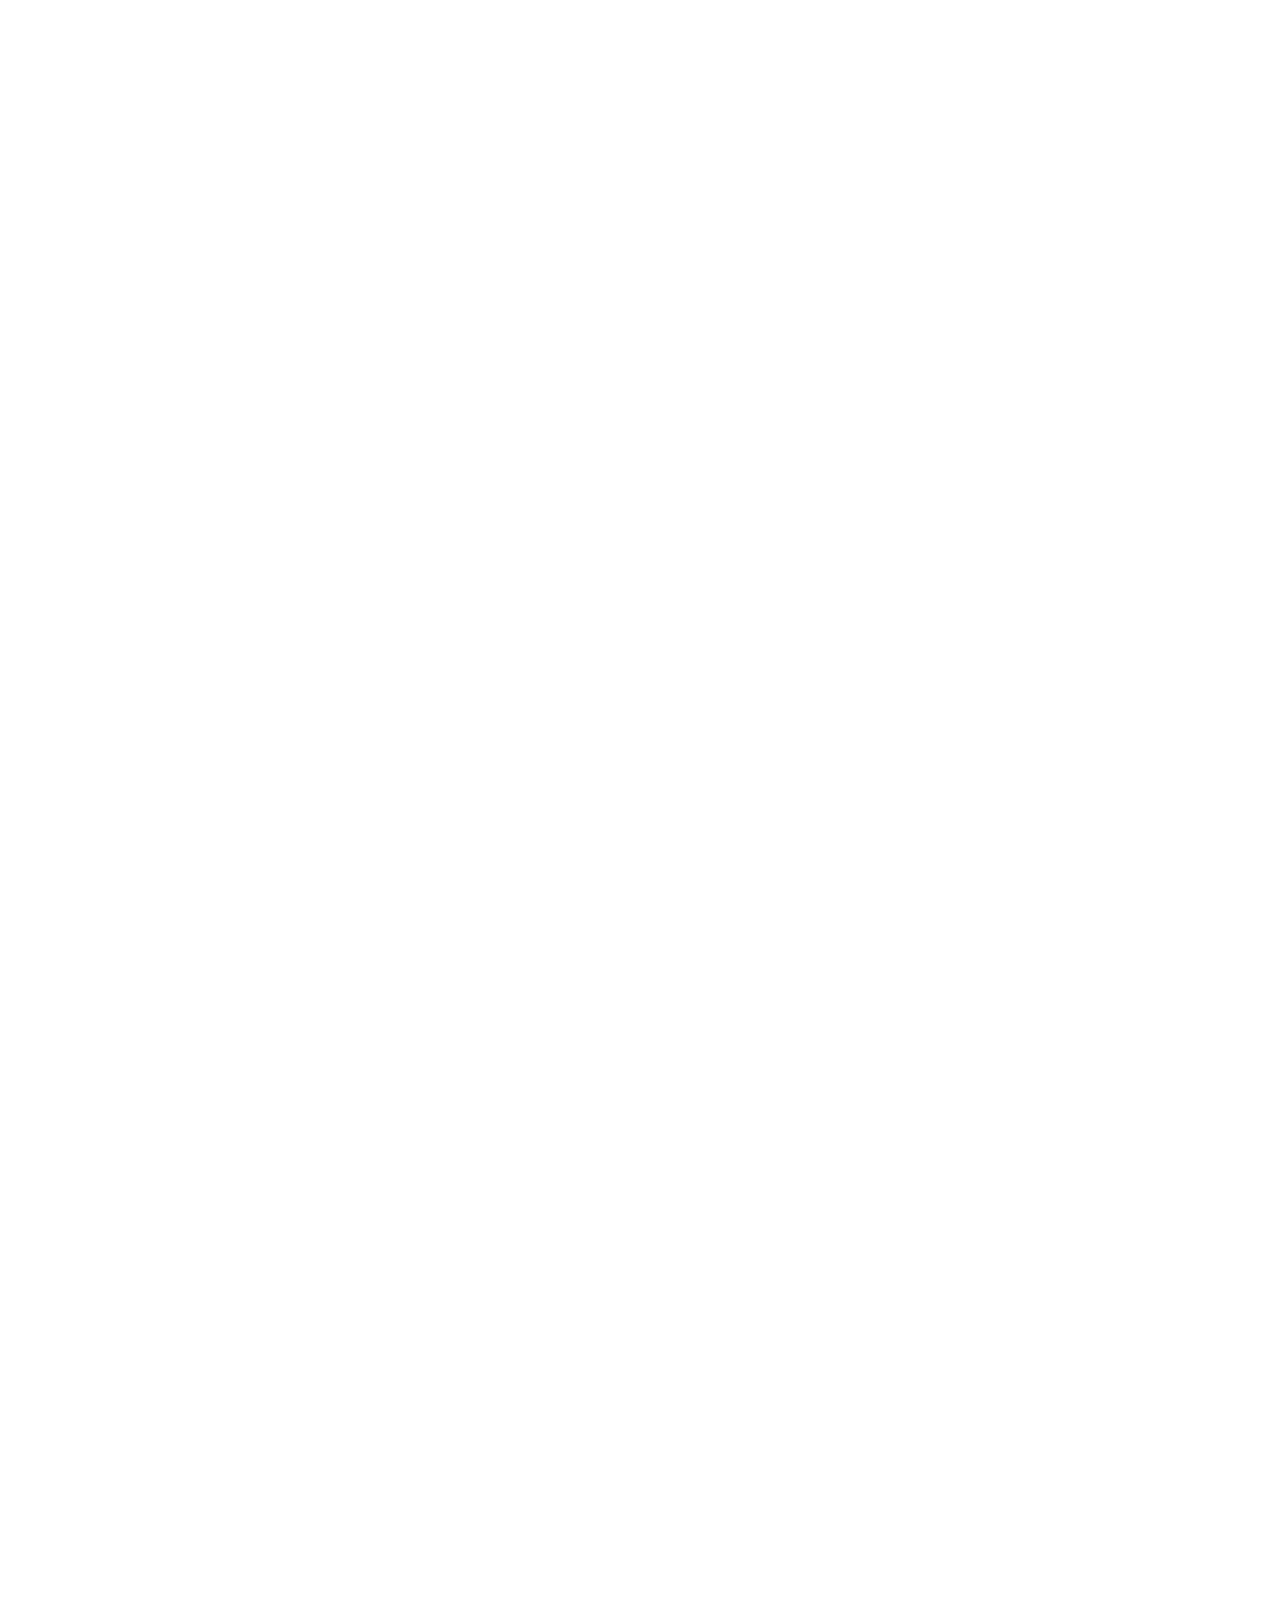
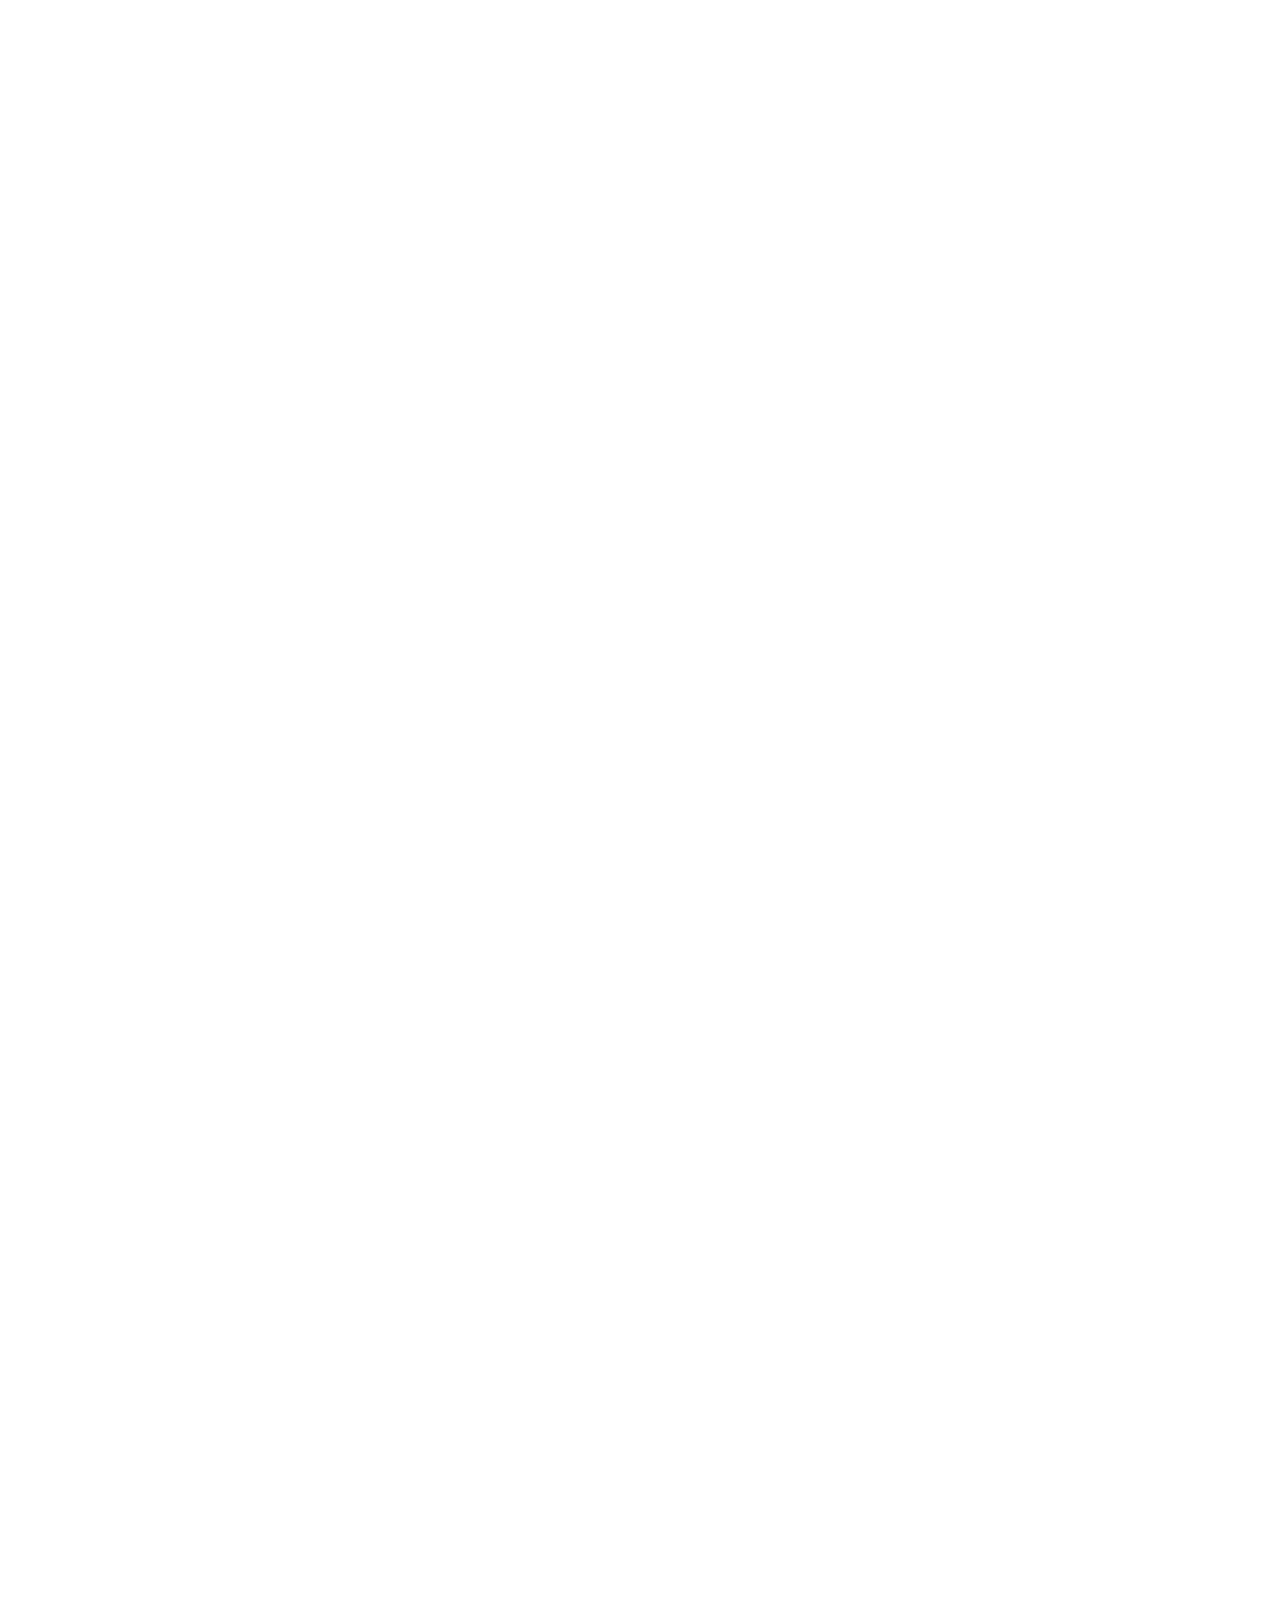
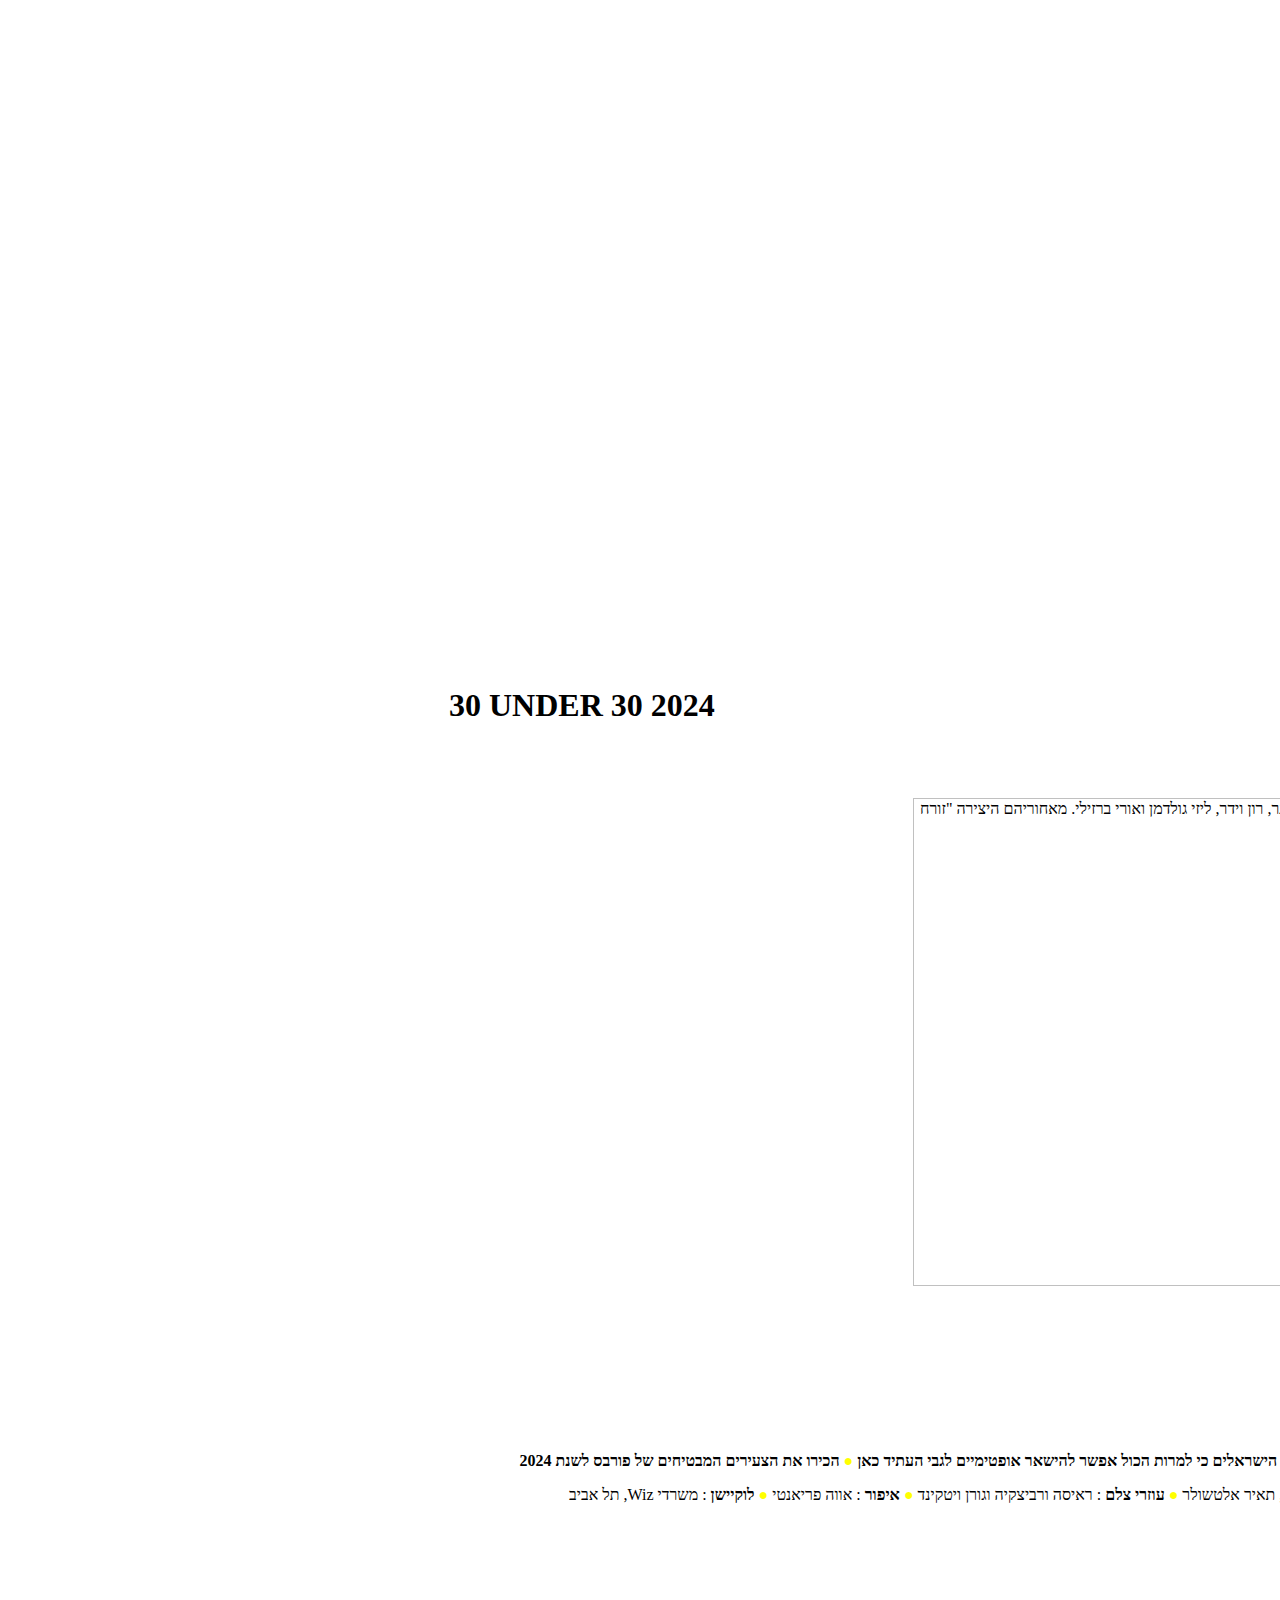
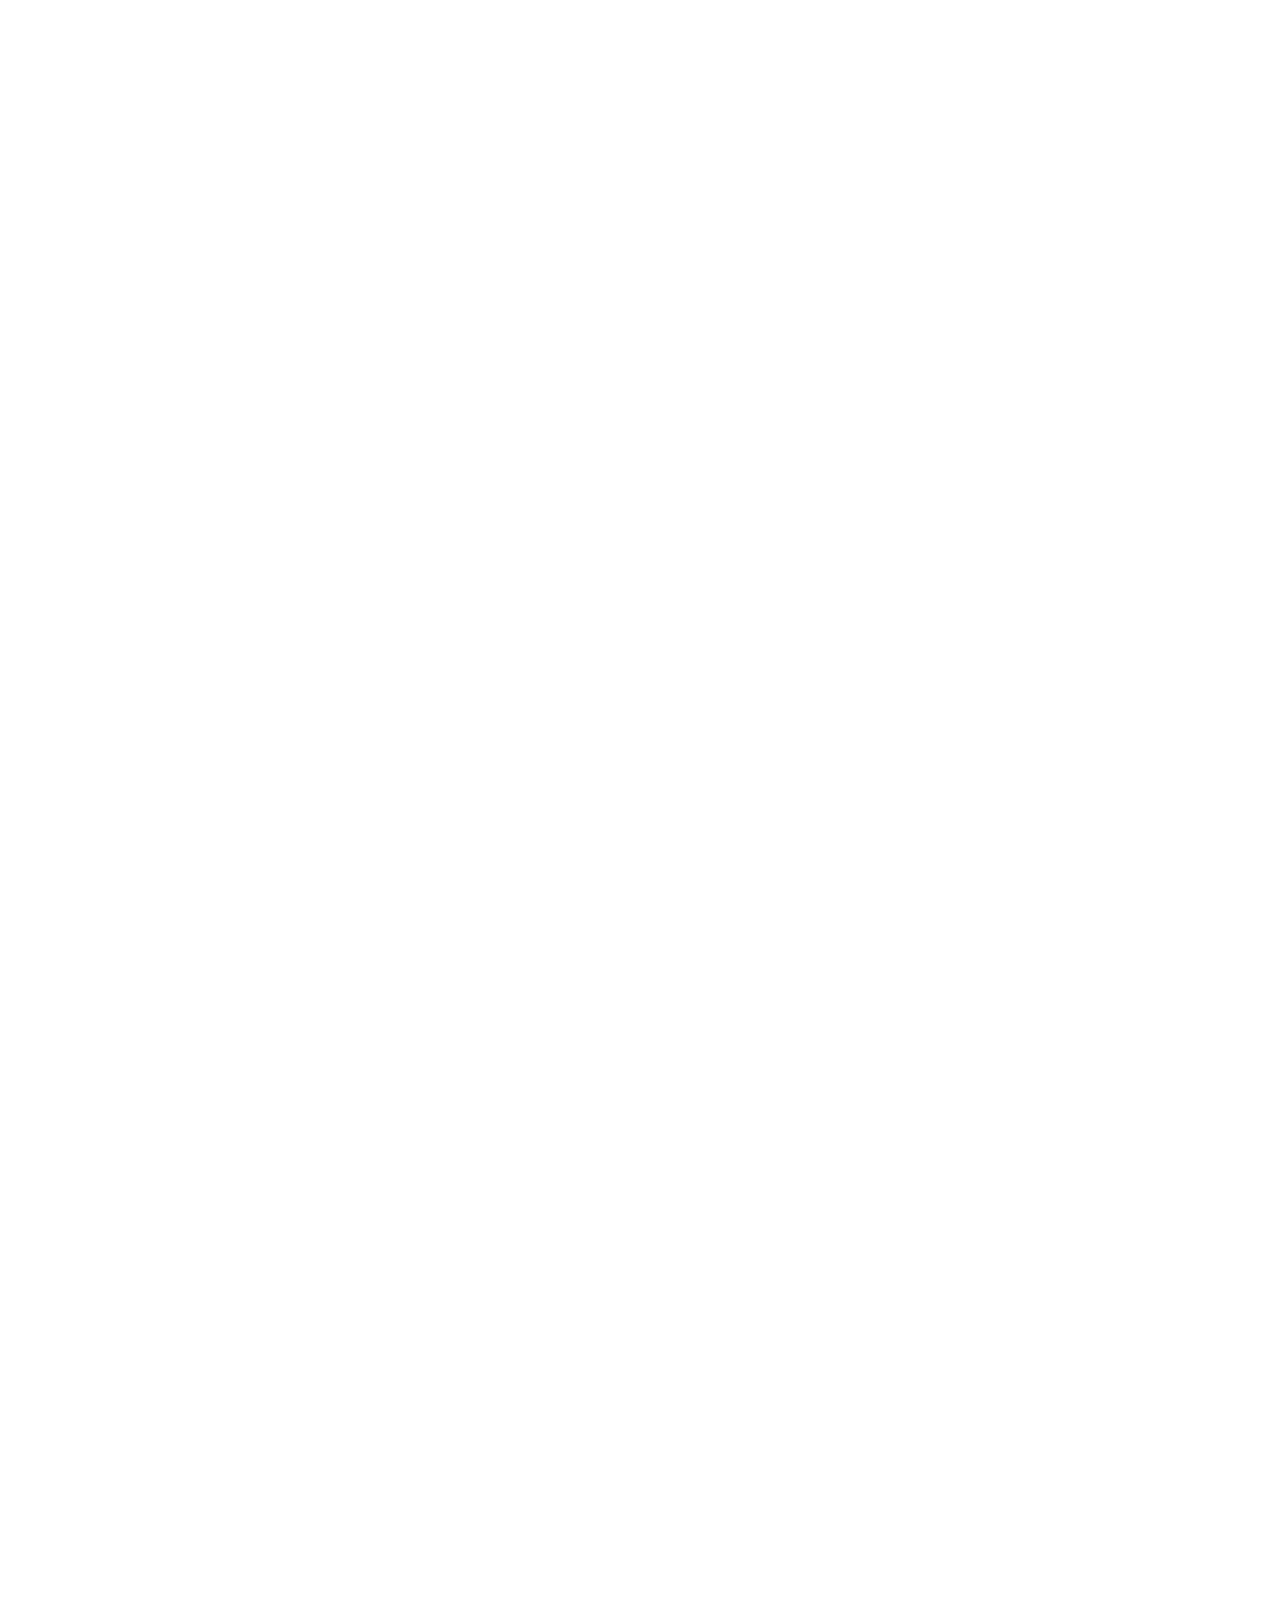
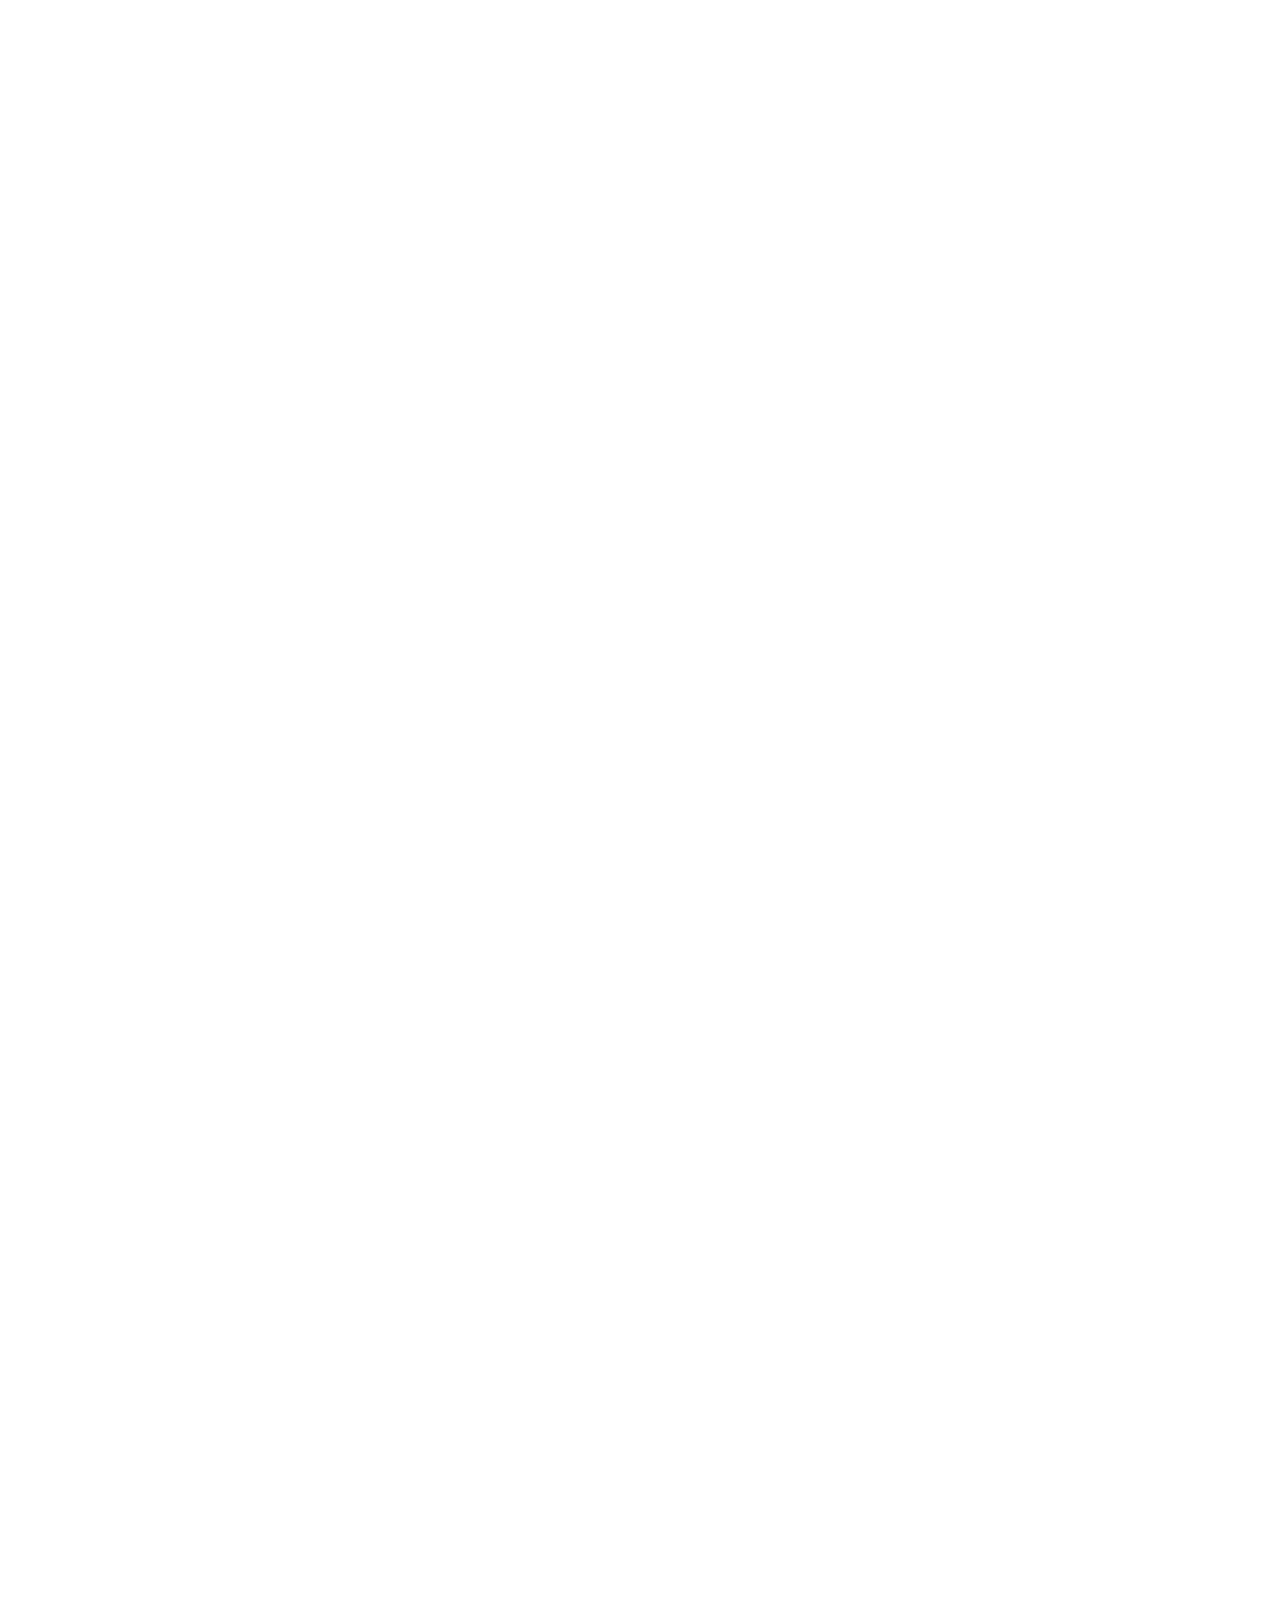
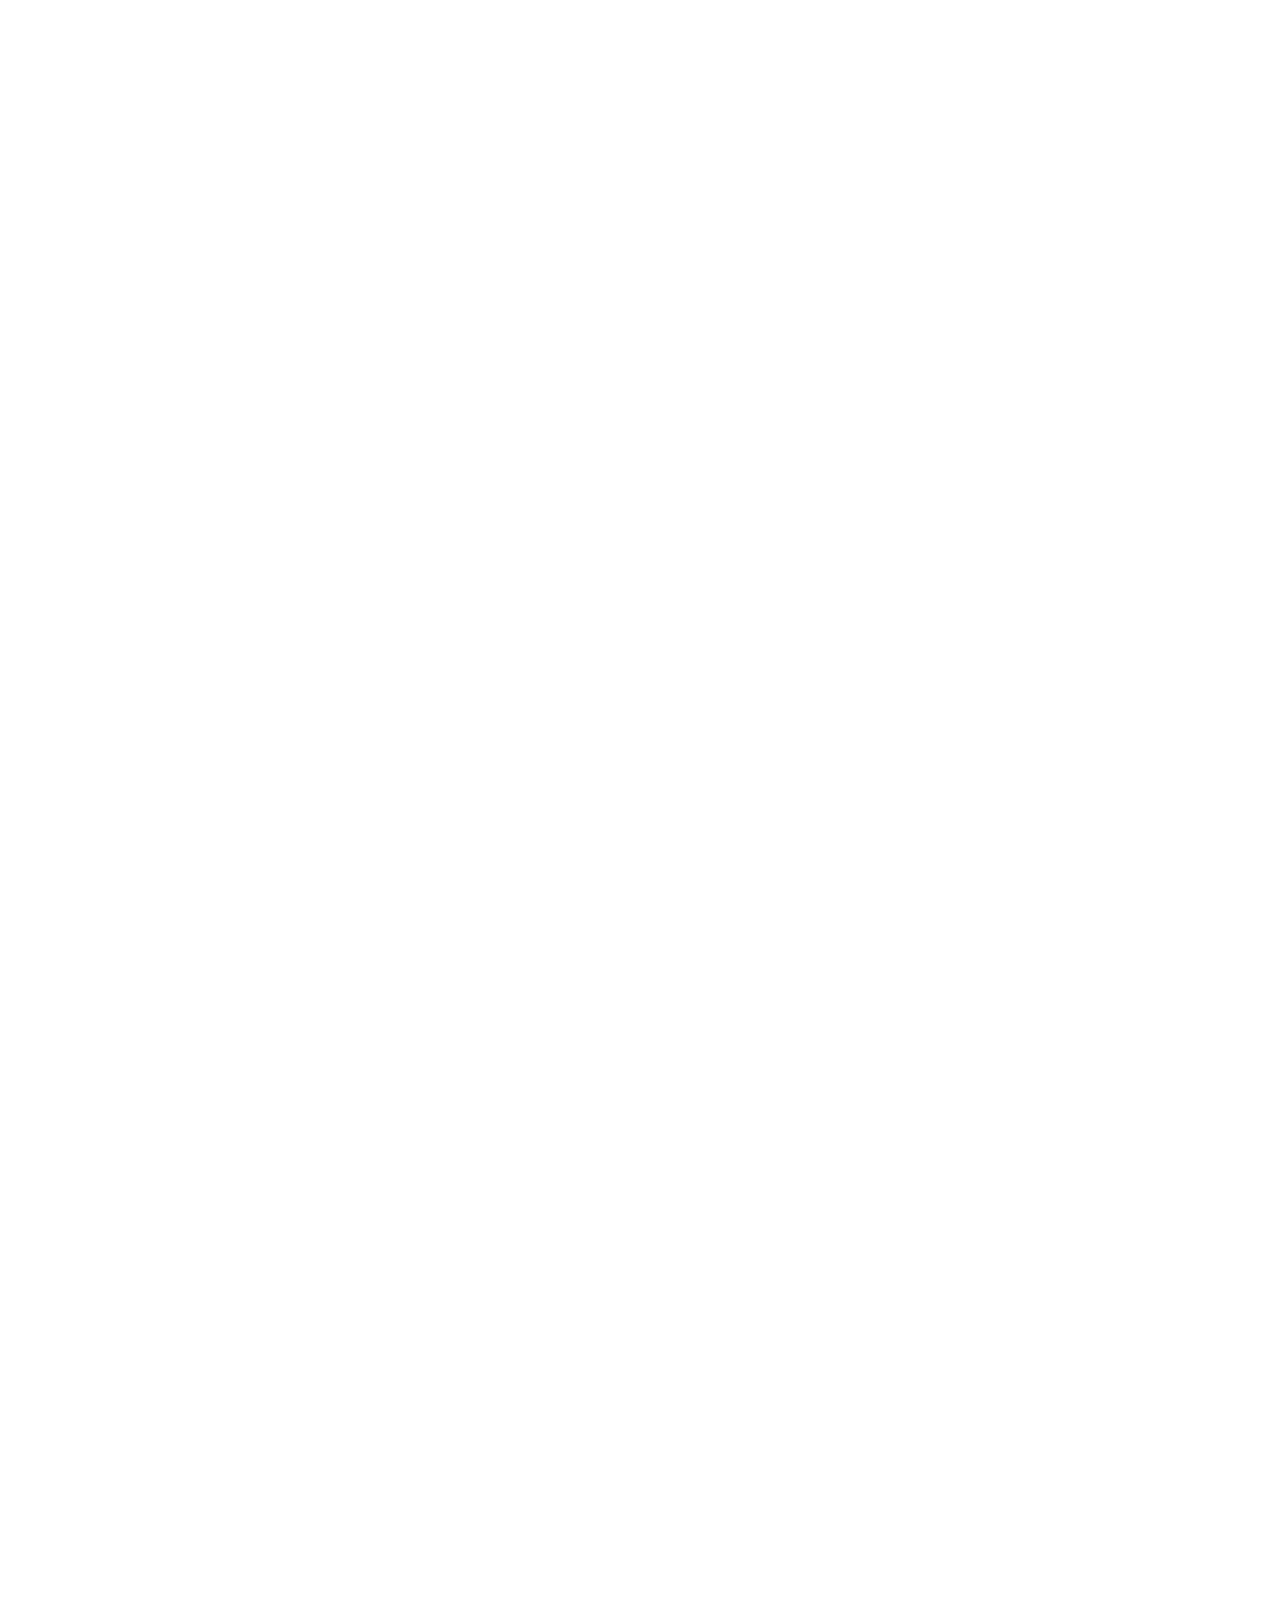
